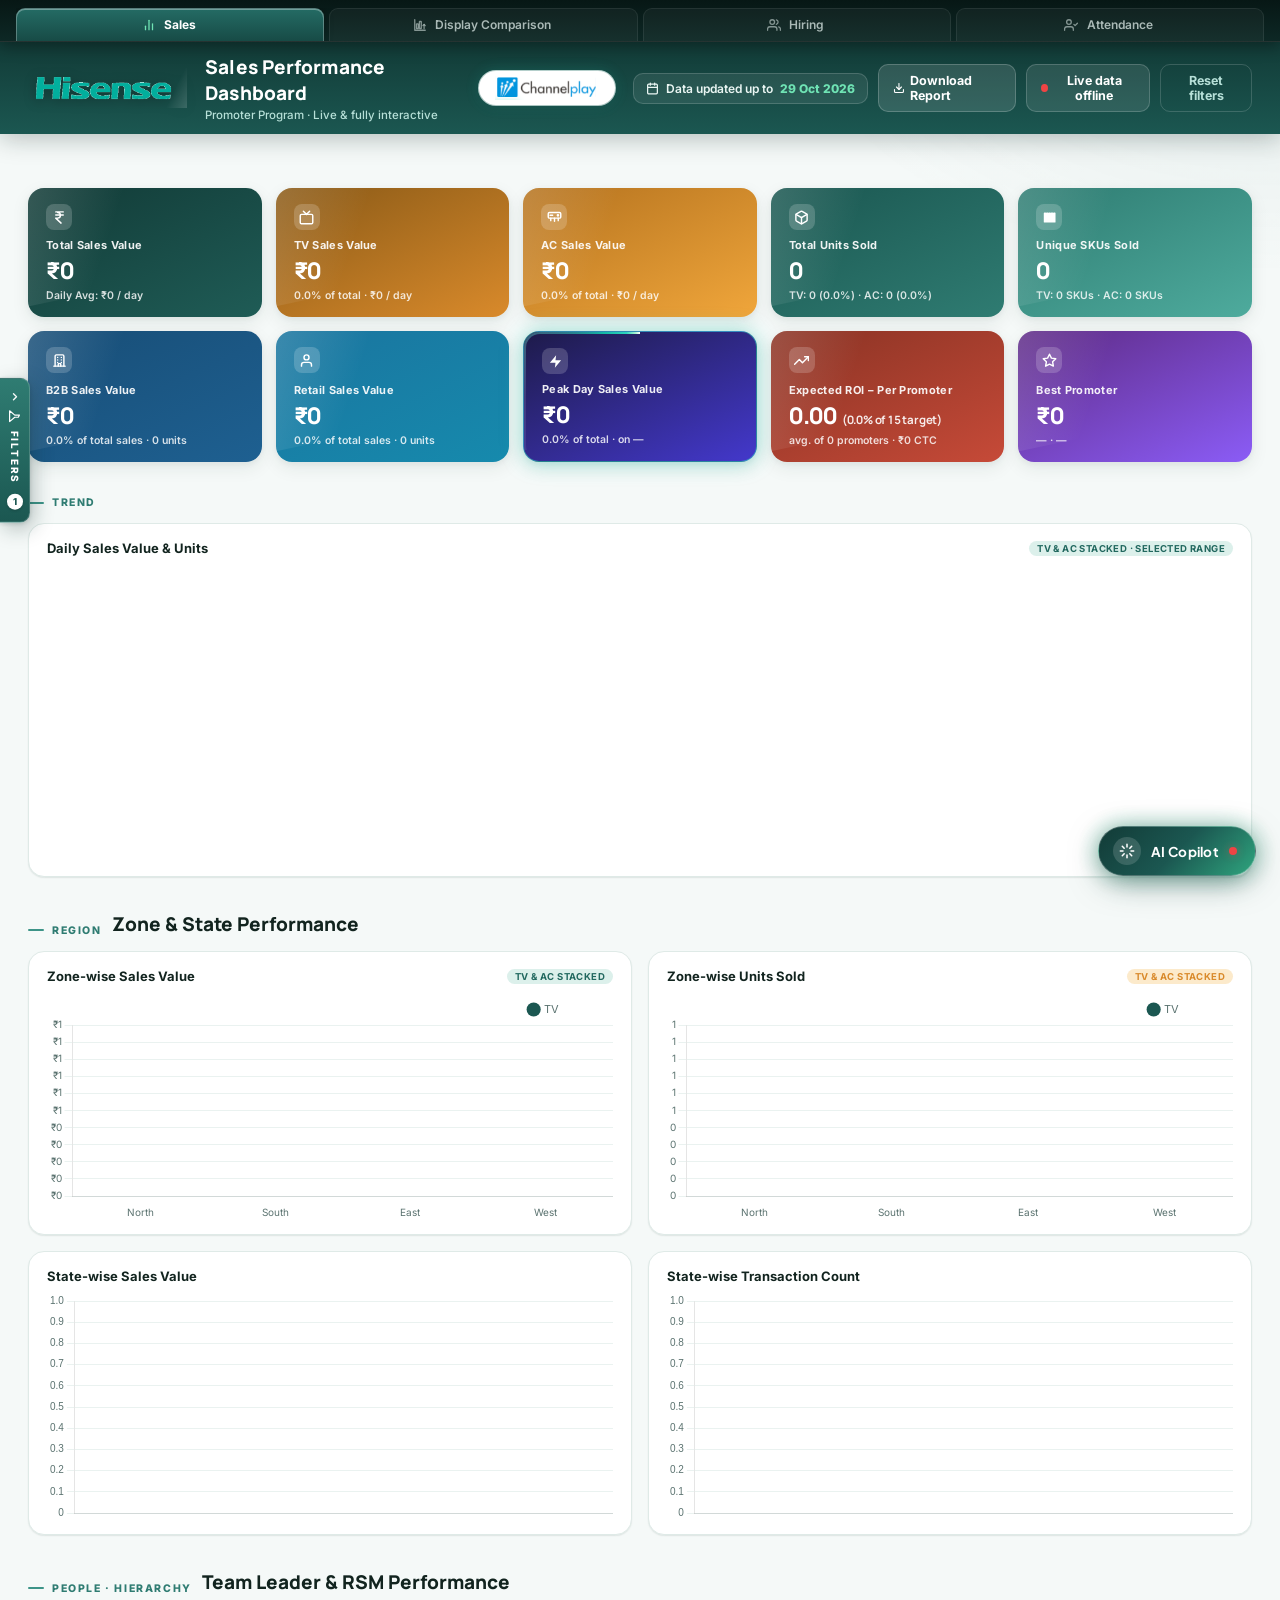
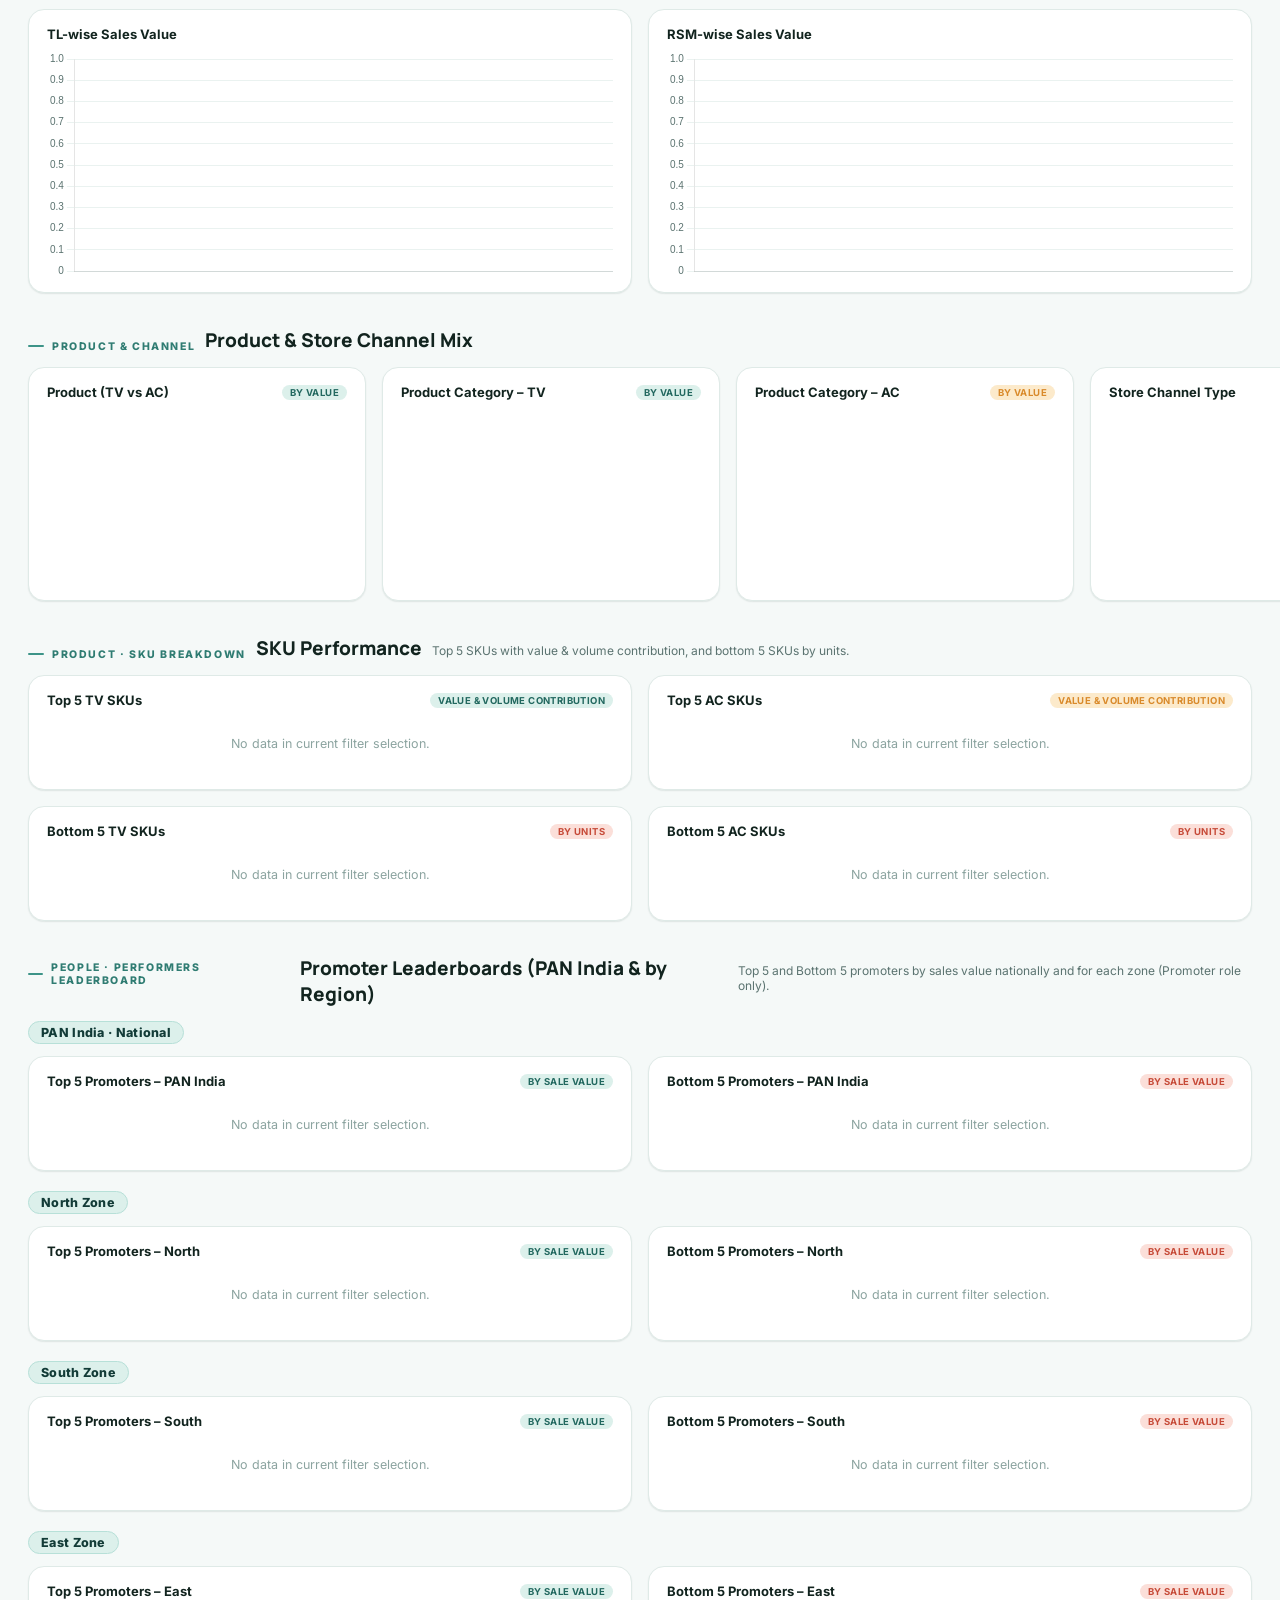
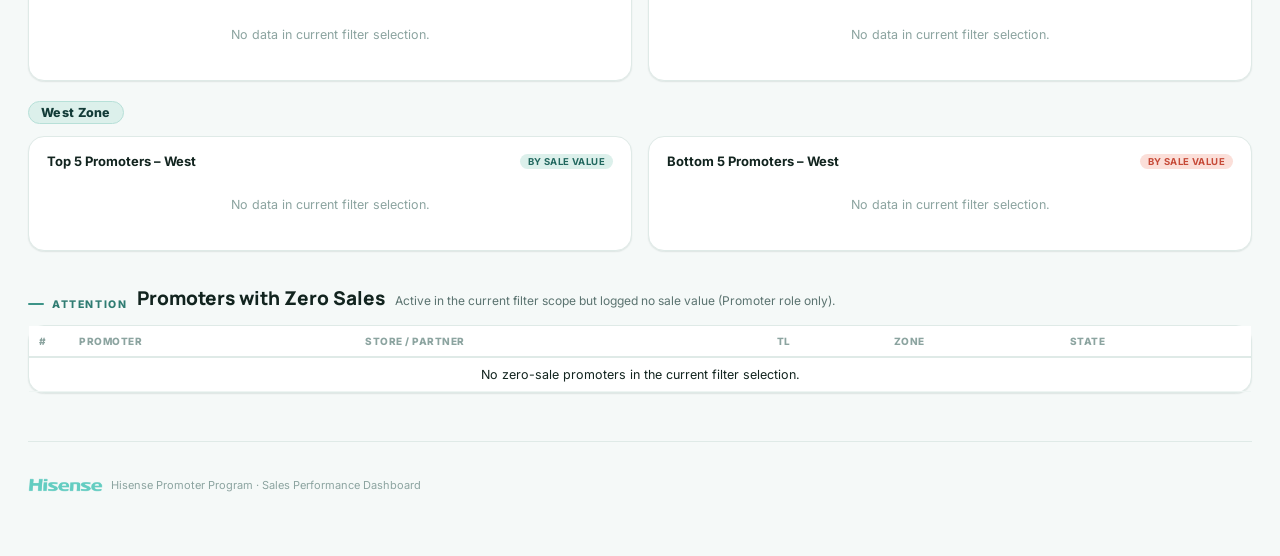
==== index.html @ 5181fd00 "feat(ui): redesign filter tab and floating filter card in Hisense teal theme" ====
<!DOCTYPE html>
<html lang="en">
<head>
<meta charset="UTF-8">
<meta name="viewport" content="width=device-width, initial-scale=1.0">
<title>Hisense &middot; Sales Performance Dashboard</title>
<link rel="preconnect" href="https://fonts.googleapis.com">
<link rel="preconnect" href="https://fonts.gstatic.com" crossorigin>
<link href="https://fonts.googleapis.com/css2?family=Manrope:wght@500;700;800&family=Inter:wght@400;500;600;700&display=swap" rel="stylesheet">
<script>/*!
 * Chart.js v4.4.4
 * https://www.chartjs.org
 * (c) 2024 Chart.js Contributors
 * Released under the MIT License
 */
!function(t,e){"object"==typeof exports&&"undefined"!=typeof module?module.exports=e():"function"==typeof define&&define.amd?define(e):(t="undefined"!=typeof globalThis?globalThis:t||self).Chart=e()}(this,function(){"use strict";var t=Object.freeze({__proto__:null,get Colors(){return Eo},get Decimation(){return zo},get Filler(){return Qo},get Legend(){return sa},get SubTitle(){return ra},get Title(){return oa},get Tooltip(){return Ma}});function e(){}const i=(()=>{let t=0;return()=>t++})();function s(t){return null==t}function n(t){if(Array.isArray&&Array.isArray(t))return!0;const e=Object.prototype.toString.call(t);return"[object"===e.slice(0,7)&&"Array]"===e.slice(-6)}function o(t){return null!==t&&"[object Object]"===Object.prototype.toString.call(t)}function a(t){return("number"==typeof t||t instanceof Number)&&isFinite(+t)}function r(t,e){return a(t)?t:e}function l(t,e){return void 0===t?e:t}const h=(t,e)=>"string"==typeof t&&t.endsWith("%")?parseFloat(t)/100:+t/e,c=(t,e)=>"string"==typeof t&&t.endsWith("%")?parseFloat(t)/100*e:+t;function d(t,e,i){if(t&&"function"==typeof t.call)return t.apply(i,e)}function u(t,e,i,s){let a,r,l;if(n(t))if(r=t.length,s)for(a=r-1;a>=0;a--)e.call(i,t[a],a);else for(a=0;a<r;a++)e.call(i,t[a],a);else if(o(t))for(l=Object.keys(t),r=l.length,a=0;a<r;a++)e.call(i,t[l[a]],l[a])}function f(t,e){let i,s,n,o;if(!t||!e||t.length!==e.length)return!1;for(i=0,s=t.length;i<s;++i)if(n=t[i],o=e[i],n.datasetIndex!==o.datasetIndex||n.index!==o.index)return!1;return!0}function g(t){if(n(t))return t.map(g);if(o(t)){const e=Object.create(null),i=Object.keys(t),s=i.length;let n=0;for(;n<s;++n)e[i[n]]=g(t[i[n]]);return e}return t}function p(t){return-1===["__proto__","prototype","constructor"].indexOf(t)}function m(t,e,i,s){if(!p(t))return;const n=e[t],a=i[t];o(n)&&o(a)?x(n,a,s):e[t]=g(a)}function x(t,e,i){const s=n(e)?e:[e],a=s.length;if(!o(t))return t;const r=(i=i||{}).merger||m;let l;for(let e=0;e<a;++e){if(l=s[e],!o(l))continue;const n=Object.keys(l);for(let e=0,s=n.length;e<s;++e)r(n[e],t,l,i)}return t}function b(t,e){return x(t,e,{merger:_})}function _(t,e,i){if(!p(t))return;const s=e[t],n=i[t];o(s)&&o(n)?b(s,n):Object.prototype.hasOwnProperty.call(e,t)||(e[t]=g(n))}const y={"":t=>t,x:t=>t.x,y:t=>t.y};function v(t){const e=t.split("."),i=[];let s="";for(const t of e)s+=t,s.endsWith("\\")?s=s.slice(0,-1)+".":(i.push(s),s="");return i}function M(t,e){const i=y[e]||(y[e]=function(t){const e=v(t);return t=>{for(const i of e){if(""===i)break;t=t&&t[i]}return t}}(e));return i(t)}function w(t){return t.charAt(0).toUpperCase()+t.slice(1)}const k=t=>void 0!==t,S=t=>"function"==typeof t,P=(t,e)=>{if(t.size!==e.size)return!1;for(const i of t)if(!e.has(i))return!1;return!0};function D(t){return"mouseup"===t.type||"click"===t.type||"contextmenu"===t.type}const C=Math.PI,O=2*C,A=O+C,T=Number.POSITIVE_INFINITY,L=C/180,E=C/2,R=C/4,I=2*C/3,z=Math.log10,F=Math.sign;function V(t,e,i){return Math.abs(t-e)<i}function B(t){const e=Math.round(t);t=V(t,e,t/1e3)?e:t;const i=Math.pow(10,Math.floor(z(t))),s=t/i;return(s<=1?1:s<=2?2:s<=5?5:10)*i}function W(t){const e=[],i=Math.sqrt(t);let s;for(s=1;s<i;s++)t%s==0&&(e.push(s),e.push(t/s));return i===(0|i)&&e.push(i),e.sort((t,e)=>t-e).pop(),e}function N(t){return!isNaN(parseFloat(t))&&isFinite(t)}function H(t,e){const i=Math.round(t);return i-e<=t&&i+e>=t}function j(t,e,i){let s,n,o;for(s=0,n=t.length;s<n;s++)o=t[s][i],isNaN(o)||(e.min=Math.min(e.min,o),e.max=Math.max(e.max,o))}function $(t){return t*(C/180)}function Y(t){return t*(180/C)}function U(t){if(!a(t))return;let e=1,i=0;for(;Math.round(t*e)/e!==t;)e*=10,i++;return i}function X(t,e){const i=e.x-t.x,s=e.y-t.y,n=Math.sqrt(i*i+s*s);let o=Math.atan2(s,i);return o<-.5*C&&(o+=O),{angle:o,distance:n}}function q(t,e){return Math.sqrt(Math.pow(e.x-t.x,2)+Math.pow(e.y-t.y,2))}function K(t,e){return(t-e+A)%O-C}function G(t){return(t%O+O)%O}function Z(t,e,i,s){const n=G(t),o=G(e),a=G(i),r=G(o-n),l=G(a-n),h=G(n-o),c=G(n-a);return n===o||n===a||s&&o===a||r>l&&h<c}function J(t,e,i){return Math.max(e,Math.min(i,t))}function Q(t){return J(t,-32768,32767)}function tt(t,e,i,s=1e-6){return t>=Math.min(e,i)-s&&t<=Math.max(e,i)+s}function et(t,e,i){i=i||(i=>t[i]<e);let s,n=t.length-1,o=0;for(;n-o>1;)s=o+n>>1,i(s)?o=s:n=s;return{lo:o,hi:n}}const it=(t,e,i,s)=>et(t,i,s?s=>{const n=t[s][e];return n<i||n===i&&t[s+1][e]===i}:s=>t[s][e]<i),st=(t,e,i)=>et(t,i,s=>t[s][e]>=i);function nt(t,e,i){let s=0,n=t.length;for(;s<n&&t[s]<e;)s++;for(;n>s&&t[n-1]>i;)n--;return s>0||n<t.length?t.slice(s,n):t}const ot=["push","pop","shift","splice","unshift"];function at(t,e){t._chartjs?t._chartjs.listeners.push(e):(Object.defineProperty(t,"_chartjs",{configurable:!0,enumerable:!1,value:{listeners:[e]}}),ot.forEach(e=>{const i="_onData"+w(e),s=t[e];Object.defineProperty(t,e,{configurable:!0,enumerable:!1,value(...e){const n=s.apply(this,e);return t._chartjs.listeners.forEach(t=>{"function"==typeof t[i]&&t[i](...e)}),n}})}))}function rt(t,e){const i=t._chartjs;if(!i)return;const s=i.listeners,n=s.indexOf(e);-1!==n&&s.splice(n,1),s.length>0||(ot.forEach(e=>{delete t[e]}),delete t._chartjs)}function lt(t){const e=new Set(t);return e.size===t.length?t:Array.from(e)}const ht="undefined"==typeof window?function(t){return t()}:window.requestAnimationFrame;function ct(t,e){let i=[],s=!1;return function(...n){i=n,s||(s=!0,ht.call(window,()=>{s=!1,t.apply(e,i)}))}}function dt(t,e){let i;return function(...s){return e?(clearTimeout(i),i=setTimeout(t,e,s)):t.apply(this,s),e}}const ut=t=>"start"===t?"left":"end"===t?"right":"center",ft=(t,e,i)=>"start"===t?e:"end"===t?i:(e+i)/2,gt=(t,e,i,s)=>t===(s?"left":"right")?i:"center"===t?(e+i)/2:e;function pt(t,e,i){const s=e.length;let n=0,o=s;if(t._sorted){const{iScale:a,_parsed:r}=t,l=a.axis,{min:h,max:c,minDefined:d,maxDefined:u}=a.getUserBounds();d&&(n=J(Math.min(it(r,l,h).lo,i?s:it(e,l,a.getPixelForValue(h)).lo),0,s-1)),o=u?J(Math.max(it(r,a.axis,c,!0).hi+1,i?0:it(e,l,a.getPixelForValue(c),!0).hi+1),n,s)-n:s-n}return{start:n,count:o}}function mt(t){const{xScale:e,yScale:i,_scaleRanges:s}=t,n={xmin:e.min,xmax:e.max,ymin:i.min,ymax:i.max};if(!s)return t._scaleRanges=n,!0;const o=s.xmin!==e.min||s.xmax!==e.max||s.ymin!==i.min||s.ymax!==i.max;return Object.assign(s,n),o}var xt=new class{constructor(){this._request=null,this._charts=new Map,this._running=!1,this._lastDate=void 0}_notify(t,e,i,s){const n=e.listeners[s],o=e.duration;n.forEach(s=>s({chart:t,initial:e.initial,numSteps:o,currentStep:Math.min(i-e.start,o)}))}_refresh(){this._request||(this._running=!0,this._request=ht.call(window,()=>{this._update(),this._request=null,this._running&&this._refresh()}))}_update(t=Date.now()){let e=0;this._charts.forEach((i,s)=>{if(!i.running||!i.items.length)return;const n=i.items;let o,a=n.length-1,r=!1;for(;a>=0;--a)o=n[a],o._active?(o._total>i.duration&&(i.duration=o._total),o.tick(t),r=!0):(n[a]=n[n.length-1],n.pop());r&&(s.draw(),this._notify(s,i,t,"progress")),n.length||(i.running=!1,this._notify(s,i,t,"complete"),i.initial=!1),e+=n.length}),this._lastDate=t,0===e&&(this._running=!1)}_getAnims(t){const e=this._charts;let i=e.get(t);return i||(i={running:!1,initial:!0,items:[],listeners:{complete:[],progress:[]}},e.set(t,i)),i}listen(t,e,i){this._getAnims(t).listeners[e].push(i)}add(t,e){e&&e.length&&this._getAnims(t).items.push(...e)}has(t){return this._getAnims(t).items.length>0}start(t){const e=this._charts.get(t);e&&(e.running=!0,e.start=Date.now(),e.duration=e.items.reduce((t,e)=>Math.max(t,e._duration),0),this._refresh())}running(t){if(!this._running)return!1;const e=this._charts.get(t);return!!(e&&e.running&&e.items.length)}stop(t){const e=this._charts.get(t);if(!e||!e.items.length)return;const i=e.items;let s=i.length-1;for(;s>=0;--s)i[s].cancel();e.items=[],this._notify(t,e,Date.now(),"complete")}remove(t){return this._charts.delete(t)}};
/*!
 * @kurkle/color v0.3.2
 * https://github.com/kurkle/color#readme
 * (c) 2023 Jukka Kurkela
 * Released under the MIT License
 */function bt(t){return t+.5|0}const _t=(t,e,i)=>Math.max(Math.min(t,i),e);function yt(t){return _t(bt(2.55*t),0,255)}function vt(t){return _t(bt(255*t),0,255)}function Mt(t){return _t(bt(t/2.55)/100,0,1)}function wt(t){return _t(bt(100*t),0,100)}const kt={0:0,1:1,2:2,3:3,4:4,5:5,6:6,7:7,8:8,9:9,A:10,B:11,C:12,D:13,E:14,F:15,a:10,b:11,c:12,d:13,e:14,f:15},St=[..."0123456789ABCDEF"],Pt=t=>St[15&t],Dt=t=>St[(240&t)>>4]+St[15&t],Ct=t=>(240&t)>>4==(15&t);const Ot=/^(hsla?|hwb|hsv)\(\s*([-+.e\d]+)(?:deg)?[\s,]+([-+.e\d]+)%[\s,]+([-+.e\d]+)%(?:[\s,]+([-+.e\d]+)(%)?)?\s*\)$/;function At(t,e,i){const s=e*Math.min(i,1-i),n=(e,n=(e+t/30)%12)=>i-s*Math.max(Math.min(n-3,9-n,1),-1);return[n(0),n(8),n(4)]}function Tt(t,e,i){const s=(s,n=(s+t/60)%6)=>i-i*e*Math.max(Math.min(n,4-n,1),0);return[s(5),s(3),s(1)]}function Lt(t,e,i){const s=At(t,1,.5);let n;for(e+i>1&&(n=1/(e+i),e*=n,i*=n),n=0;n<3;n++)s[n]*=1-e-i,s[n]+=e;return s}function Et(t){const e=t.r/255,i=t.g/255,s=t.b/255,n=Math.max(e,i,s),o=Math.min(e,i,s),a=(n+o)/2;let r,l,h;return n!==o&&(h=n-o,l=a>.5?h/(2-n-o):h/(n+o),r=function(t,e,i,s,n){return t===n?(e-i)/s+(e<i?6:0):e===n?(i-t)/s+2:(t-e)/s+4}(e,i,s,h,n),r=60*r+.5),[0|r,l||0,a]}function Rt(t,e,i,s){return(Array.isArray(e)?t(e[0],e[1],e[2]):t(e,i,s)).map(vt)}function It(t,e,i){return Rt(At,t,e,i)}function zt(t){return(t%360+360)%360}const Ft={x:"dark",Z:"light",Y:"re",X:"blu",W:"gr",V:"medium",U:"slate",A:"ee",T:"ol",S:"or",B:"ra",C:"lateg",D:"ights",R:"in",Q:"turquois",E:"hi",P:"ro",O:"al",N:"le",M:"de",L:"yello",F:"en",K:"ch",G:"arks",H:"ea",I:"ightg",J:"wh"},Vt={OiceXe:"f0f8ff",antiquewEte:"faebd7",aqua:"ffff",aquamarRe:"7fffd4",azuY:"f0ffff",beige:"f5f5dc",bisque:"ffe4c4",black:"0",blanKedOmond:"ffebcd",Xe:"ff",XeviTet:"8a2be2",bPwn:"a52a2a",burlywood:"deb887",caMtXe:"5f9ea0",KartYuse:"7fff00",KocTate:"d2691e",cSO:"ff7f50",cSnflowerXe:"6495ed",cSnsilk:"fff8dc",crimson:"dc143c",cyan:"ffff",xXe:"8b",xcyan:"8b8b",xgTMnPd:"b8860b",xWay:"a9a9a9",xgYF:"6400",xgYy:"a9a9a9",xkhaki:"bdb76b",xmagFta:"8b008b",xTivegYF:"556b2f",xSange:"ff8c00",xScEd:"9932cc",xYd:"8b0000",xsOmon:"e9967a",xsHgYF:"8fbc8f",xUXe:"483d8b",xUWay:"2f4f4f",xUgYy:"2f4f4f",xQe:"ced1",xviTet:"9400d3",dAppRk:"ff1493",dApskyXe:"bfff",dimWay:"696969",dimgYy:"696969",dodgerXe:"1e90ff",fiYbrick:"b22222",flSOwEte:"fffaf0",foYstWAn:"228b22",fuKsia:"ff00ff",gaRsbSo:"dcdcdc",ghostwEte:"f8f8ff",gTd:"ffd700",gTMnPd:"daa520",Way:"808080",gYF:"8000",gYFLw:"adff2f",gYy:"808080",honeyMw:"f0fff0",hotpRk:"ff69b4",RdianYd:"cd5c5c",Rdigo:"4b0082",ivSy:"fffff0",khaki:"f0e68c",lavFMr:"e6e6fa",lavFMrXsh:"fff0f5",lawngYF:"7cfc00",NmoncEffon:"fffacd",ZXe:"add8e6",ZcSO:"f08080",Zcyan:"e0ffff",ZgTMnPdLw:"fafad2",ZWay:"d3d3d3",ZgYF:"90ee90",ZgYy:"d3d3d3",ZpRk:"ffb6c1",ZsOmon:"ffa07a",ZsHgYF:"20b2aa",ZskyXe:"87cefa",ZUWay:"778899",ZUgYy:"778899",ZstAlXe:"b0c4de",ZLw:"ffffe0",lime:"ff00",limegYF:"32cd32",lRF:"faf0e6",magFta:"ff00ff",maPon:"800000",VaquamarRe:"66cdaa",VXe:"cd",VScEd:"ba55d3",VpurpN:"9370db",VsHgYF:"3cb371",VUXe:"7b68ee",VsprRggYF:"fa9a",VQe:"48d1cc",VviTetYd:"c71585",midnightXe:"191970",mRtcYam:"f5fffa",mistyPse:"ffe4e1",moccasR:"ffe4b5",navajowEte:"ffdead",navy:"80",Tdlace:"fdf5e6",Tive:"808000",TivedBb:"6b8e23",Sange:"ffa500",SangeYd:"ff4500",ScEd:"da70d6",pOegTMnPd:"eee8aa",pOegYF:"98fb98",pOeQe:"afeeee",pOeviTetYd:"db7093",papayawEp:"ffefd5",pHKpuff:"ffdab9",peru:"cd853f",pRk:"ffc0cb",plum:"dda0dd",powMrXe:"b0e0e6",purpN:"800080",YbeccapurpN:"663399",Yd:"ff0000",Psybrown:"bc8f8f",PyOXe:"4169e1",saddNbPwn:"8b4513",sOmon:"fa8072",sandybPwn:"f4a460",sHgYF:"2e8b57",sHshell:"fff5ee",siFna:"a0522d",silver:"c0c0c0",skyXe:"87ceeb",UXe:"6a5acd",UWay:"708090",UgYy:"708090",snow:"fffafa",sprRggYF:"ff7f",stAlXe:"4682b4",tan:"d2b48c",teO:"8080",tEstN:"d8bfd8",tomato:"ff6347",Qe:"40e0d0",viTet:"ee82ee",JHt:"f5deb3",wEte:"ffffff",wEtesmoke:"f5f5f5",Lw:"ffff00",LwgYF:"9acd32"};let Bt;const Wt=/^rgba?\(\s*([-+.\d]+)(%)?[\s,]+([-+.e\d]+)(%)?[\s,]+([-+.e\d]+)(%)?(?:[\s,/]+([-+.e\d]+)(%)?)?\s*\)$/,Nt=t=>t<=.0031308?12.92*t:1.055*Math.pow(t,1/2.4)-.055,Ht=t=>t<=.04045?t/12.92:Math.pow((t+.055)/1.055,2.4);function jt(t,e,i){if(t){let s=Et(t);s[e]=Math.max(0,Math.min(s[e]+s[e]*i,0===e?360:1)),s=It(s),t.r=s[0],t.g=s[1],t.b=s[2]}}function $t(t,e){return t?Object.assign(e||{},t):t}function Yt(t){var e={r:0,g:0,b:0,a:255};return Array.isArray(t)?t.length>=3&&(e={r:t[0],g:t[1],b:t[2],a:255},t.length>3&&(e.a=vt(t[3]))):(e=$t(t,{r:0,g:0,b:0,a:1})).a=vt(e.a),e}function Ut(t){return"r"===t.charAt(0)?function(t){const e=Wt.exec(t);let i,s,n,o=255;if(e){if(e[7]!==i){const t=+e[7];o=e[8]?yt(t):_t(255*t,0,255)}return i=+e[1],s=+e[3],n=+e[5],i=255&(e[2]?yt(i):_t(i,0,255)),s=255&(e[4]?yt(s):_t(s,0,255)),n=255&(e[6]?yt(n):_t(n,0,255)),{r:i,g:s,b:n,a:o}}}(t):function(t){const e=Ot.exec(t);let i,s=255;if(!e)return;e[5]!==i&&(s=e[6]?yt(+e[5]):vt(+e[5]));const n=zt(+e[2]),o=+e[3]/100,a=+e[4]/100;return i="hwb"===e[1]?function(t,e,i){return Rt(Lt,t,e,i)}(n,o,a):"hsv"===e[1]?function(t,e,i){return Rt(Tt,t,e,i)}(n,o,a):It(n,o,a),{r:i[0],g:i[1],b:i[2],a:s}}(t)}class Xt{constructor(t){if(t instanceof Xt)return t;const e=typeof t;let i;var s,n,o;"object"===e?i=Yt(t):"string"===e&&(o=(s=t).length,"#"===s[0]&&(4===o||5===o?n={r:255&17*kt[s[1]],g:255&17*kt[s[2]],b:255&17*kt[s[3]],a:5===o?17*kt[s[4]]:255}:7!==o&&9!==o||(n={r:kt[s[1]]<<4|kt[s[2]],g:kt[s[3]]<<4|kt[s[4]],b:kt[s[5]]<<4|kt[s[6]],a:9===o?kt[s[7]]<<4|kt[s[8]]:255})),i=n||function(t){Bt||(Bt=function(){const t={},e=Object.keys(Vt),i=Object.keys(Ft);let s,n,o,a,r;for(s=0;s<e.length;s++){for(a=r=e[s],n=0;n<i.length;n++)o=i[n],r=r.replace(o,Ft[o]);o=parseInt(Vt[a],16),t[r]=[o>>16&255,o>>8&255,255&o]}return t}(),Bt.transparent=[0,0,0,0]);const e=Bt[t.toLowerCase()];return e&&{r:e[0],g:e[1],b:e[2],a:4===e.length?e[3]:255}}(t)||Ut(t)),this._rgb=i,this._valid=!!i}get valid(){return this._valid}get rgb(){var t=$t(this._rgb);return t&&(t.a=Mt(t.a)),t}set rgb(t){this._rgb=Yt(t)}rgbString(){return this._valid?(t=this._rgb)&&(t.a<255?`rgba(${t.r}, ${t.g}, ${t.b}, ${Mt(t.a)})`:`rgb(${t.r}, ${t.g}, ${t.b})`):void 0;var t}hexString(){return this._valid?function(t){var e=(t=>Ct(t.r)&&Ct(t.g)&&Ct(t.b)&&Ct(t.a))(t)?Pt:Dt;return t?"#"+e(t.r)+e(t.g)+e(t.b)+((t,e)=>t<255?e(t):"")(t.a,e):void 0}(this._rgb):void 0}hslString(){return this._valid?function(t){if(!t)return;const e=Et(t),i=e[0],s=wt(e[1]),n=wt(e[2]);return t.a<255?`hsla(${i}, ${s}%, ${n}%, ${Mt(t.a)})`:`hsl(${i}, ${s}%, ${n}%)`}(this._rgb):void 0}mix(t,e){if(t){const i=this.rgb,s=t.rgb;let n;const o=e===n?.5:e,a=2*o-1,r=i.a-s.a,l=((a*r==-1?a:(a+r)/(1+a*r))+1)/2;n=1-l,i.r=255&l*i.r+n*s.r+.5,i.g=255&l*i.g+n*s.g+.5,i.b=255&l*i.b+n*s.b+.5,i.a=o*i.a+(1-o)*s.a,this.rgb=i}return this}interpolate(t,e){return t&&(this._rgb=function(t,e,i){const s=Ht(Mt(t.r)),n=Ht(Mt(t.g)),o=Ht(Mt(t.b));return{r:vt(Nt(s+i*(Ht(Mt(e.r))-s))),g:vt(Nt(n+i*(Ht(Mt(e.g))-n))),b:vt(Nt(o+i*(Ht(Mt(e.b))-o))),a:t.a+i*(e.a-t.a)}}(this._rgb,t._rgb,e)),this}clone(){return new Xt(this.rgb)}alpha(t){return this._rgb.a=vt(t),this}clearer(t){return this._rgb.a*=1-t,this}greyscale(){const t=this._rgb,e=bt(.3*t.r+.59*t.g+.11*t.b);return t.r=t.g=t.b=e,this}opaquer(t){return this._rgb.a*=1+t,this}negate(){const t=this._rgb;return t.r=255-t.r,t.g=255-t.g,t.b=255-t.b,this}lighten(t){return jt(this._rgb,2,t),this}darken(t){return jt(this._rgb,2,-t),this}saturate(t){return jt(this._rgb,1,t),this}desaturate(t){return jt(this._rgb,1,-t),this}rotate(t){return function(t,e){var i=Et(t);i[0]=zt(i[0]+e),i=It(i),t.r=i[0],t.g=i[1],t.b=i[2]}(this._rgb,t),this}}function qt(t){if(t&&"object"==typeof t){const e=t.toString();return"[object CanvasPattern]"===e||"[object CanvasGradient]"===e}return!1}function Kt(t){return qt(t)?t:new Xt(t)}function Gt(t){return qt(t)?t:new Xt(t).saturate(.5).darken(.1).hexString()}const Zt=["x","y","borderWidth","radius","tension"],Jt=["color","borderColor","backgroundColor"],Qt=new Map;function te(t,e,i){return function(t,e){e=e||{};const i=t+JSON.stringify(e);let s=Qt.get(i);return s||(s=new Intl.NumberFormat(t,e),Qt.set(i,s)),s}(e,i).format(t)}const ee={values:t=>n(t)?t:""+t,numeric(t,e,i){if(0===t)return"0";const s=this.chart.options.locale;let n,o=t;if(i.length>1){const e=Math.max(Math.abs(i[0].value),Math.abs(i[i.length-1].value));(e<1e-4||e>1e15)&&(n="scientific"),o=function(t,e){let i=e.length>3?e[2].value-e[1].value:e[1].value-e[0].value;return Math.abs(i)>=1&&t!==Math.floor(t)&&(i=t-Math.floor(t)),i}(t,i)}const a=z(Math.abs(o)),r=isNaN(a)?1:Math.max(Math.min(-1*Math.floor(a),20),0),l={notation:n,minimumFractionDigits:r,maximumFractionDigits:r};return Object.assign(l,this.options.ticks.format),te(t,s,l)},logarithmic(t,e,i){if(0===t)return"0";const s=i[e].significand||t/Math.pow(10,Math.floor(z(t)));return[1,2,3,5,10,15].includes(s)||e>.8*i.length?ee.numeric.call(this,t,e,i):""}};var ie={formatters:ee};const se=Object.create(null),ne=Object.create(null);function oe(t,e){if(!e)return t;const i=e.split(".");for(let e=0,s=i.length;e<s;++e){const s=i[e];t=t[s]||(t[s]=Object.create(null))}return t}function ae(t,e,i){return"string"==typeof e?x(oe(t,e),i):x(oe(t,""),e)}var re=new class{constructor(t,e){this.animation=void 0,this.backgroundColor="rgba(0,0,0,0.1)",this.borderColor="rgba(0,0,0,0.1)",this.color="#666",this.datasets={},this.devicePixelRatio=t=>t.chart.platform.getDevicePixelRatio(),this.elements={},this.events=["mousemove","mouseout","click","touchstart","touchmove"],this.font={family:"'Helvetica Neue', 'Helvetica', 'Arial', sans-serif",size:12,style:"normal",lineHeight:1.2,weight:null},this.hover={},this.hoverBackgroundColor=(t,e)=>Gt(e.backgroundColor),this.hoverBorderColor=(t,e)=>Gt(e.borderColor),this.hoverColor=(t,e)=>Gt(e.color),this.indexAxis="x",this.interaction={mode:"nearest",intersect:!0,includeInvisible:!1},this.maintainAspectRatio=!0,this.onHover=null,this.onClick=null,this.parsing=!0,this.plugins={},this.responsive=!0,this.scale=void 0,this.scales={},this.showLine=!0,this.drawActiveElementsOnTop=!0,this.describe(t),this.apply(e)}set(t,e){return ae(this,t,e)}get(t){return oe(this,t)}describe(t,e){return ae(ne,t,e)}override(t,e){return ae(se,t,e)}route(t,e,i,s){const n=oe(this,t),a=oe(this,i),r="_"+e;Object.defineProperties(n,{[r]:{value:n[e],writable:!0},[e]:{enumerable:!0,get(){const t=this[r],e=a[s];return o(t)?Object.assign({},e,t):l(t,e)},set(t){this[r]=t}}})}apply(t){t.forEach(t=>t(this))}}({_scriptable:t=>!t.startsWith("on"),_indexable:t=>"events"!==t,hover:{_fallback:"interaction"},interaction:{_scriptable:!1,_indexable:!1}},[function(t){t.set("animation",{delay:void 0,duration:1e3,easing:"easeOutQuart",fn:void 0,from:void 0,loop:void 0,to:void 0,type:void 0}),t.describe("animation",{_fallback:!1,_indexable:!1,_scriptable:t=>"onProgress"!==t&&"onComplete"!==t&&"fn"!==t}),t.set("animations",{colors:{type:"color",properties:Jt},numbers:{type:"number",properties:Zt}}),t.describe("animations",{_fallback:"animation"}),t.set("transitions",{active:{animation:{duration:400}},resize:{animation:{duration:0}},show:{animations:{colors:{from:"transparent"},visible:{type:"boolean",duration:0}}},hide:{animations:{colors:{to:"transparent"},visible:{type:"boolean",easing:"linear",fn:t=>0|t}}}})},function(t){t.set("layout",{autoPadding:!0,padding:{top:0,right:0,bottom:0,left:0}})},function(t){t.set("scale",{display:!0,offset:!1,reverse:!1,beginAtZero:!1,bounds:"ticks",clip:!0,grace:0,grid:{display:!0,lineWidth:1,drawOnChartArea:!0,drawTicks:!0,tickLength:8,tickWidth:(t,e)=>e.lineWidth,tickColor:(t,e)=>e.color,offset:!1},border:{display:!0,dash:[],dashOffset:0,width:1},title:{display:!1,text:"",padding:{top:4,bottom:4}},ticks:{minRotation:0,maxRotation:50,mirror:!1,textStrokeWidth:0,textStrokeColor:"",padding:3,display:!0,autoSkip:!0,autoSkipPadding:3,labelOffset:0,callback:ie.formatters.values,minor:{},major:{},align:"center",crossAlign:"near",showLabelBackdrop:!1,backdropColor:"rgba(255, 255, 255, 0.75)",backdropPadding:2}}),t.route("scale.ticks","color","","color"),t.route("scale.grid","color","","borderColor"),t.route("scale.border","color","","borderColor"),t.route("scale.title","color","","color"),t.describe("scale",{_fallback:!1,_scriptable:t=>!t.startsWith("before")&&!t.startsWith("after")&&"callback"!==t&&"parser"!==t,_indexable:t=>"borderDash"!==t&&"tickBorderDash"!==t&&"dash"!==t}),t.describe("scales",{_fallback:"scale"}),t.describe("scale.ticks",{_scriptable:t=>"backdropPadding"!==t&&"callback"!==t,_indexable:t=>"backdropPadding"!==t})}]);function le(){return"undefined"!=typeof window&&"undefined"!=typeof document}function he(t){let e=t.parentNode;return e&&"[object ShadowRoot]"===e.toString()&&(e=e.host),e}function ce(t,e,i){let s;return"string"==typeof t?(s=parseInt(t,10),-1!==t.indexOf("%")&&(s=s/100*e.parentNode[i])):s=t,s}const de=t=>t.ownerDocument.defaultView.getComputedStyle(t,null);function ue(t,e){return de(t).getPropertyValue(e)}const fe=["top","right","bottom","left"];function ge(t,e,i){const s={};i=i?"-"+i:"";for(let n=0;n<4;n++){const o=fe[n];s[o]=parseFloat(t[e+"-"+o+i])||0}return s.width=s.left+s.right,s.height=s.top+s.bottom,s}function pe(t,e){if("native"in t)return t;const{canvas:i,currentDevicePixelRatio:s}=e,n=de(i),o="border-box"===n.boxSizing,a=ge(n,"padding"),r=ge(n,"border","width"),{x:l,y:h,box:c}=function(t,e){const i=t.touches,s=i&&i.length?i[0]:t,{offsetX:n,offsetY:o}=s;let a,r,l=!1;if(((t,e,i)=>(t>0||e>0)&&(!i||!i.shadowRoot))(n,o,t.target))a=n,r=o;else{const t=e.getBoundingClientRect();a=s.clientX-t.left,r=s.clientY-t.top,l=!0}return{x:a,y:r,box:l}}(t,i),d=a.left+(c&&r.left),u=a.top+(c&&r.top);let{width:f,height:g}=e;return o&&(f-=a.width+r.width,g-=a.height+r.height),{x:Math.round((l-d)/f*i.width/s),y:Math.round((h-u)/g*i.height/s)}}const me=t=>Math.round(10*t)/10;function xe(t,e,i,s){const n=de(t),o=ge(n,"margin"),a=ce(n.maxWidth,t,"clientWidth")||T,r=ce(n.maxHeight,t,"clientHeight")||T,l=function(t,e,i){let s,n;if(void 0===e||void 0===i){const o=t&&he(t);if(o){const t=o.getBoundingClientRect(),a=de(o),r=ge(a,"border","width"),l=ge(a,"padding");e=t.width-l.width-r.width,i=t.height-l.height-r.height,s=ce(a.maxWidth,o,"clientWidth"),n=ce(a.maxHeight,o,"clientHeight")}else e=t.clientWidth,i=t.clientHeight}return{width:e,height:i,maxWidth:s||T,maxHeight:n||T}}(t,e,i);let{width:h,height:c}=l;if("content-box"===n.boxSizing){const t=ge(n,"border","width"),e=ge(n,"padding");h-=e.width+t.width,c-=e.height+t.height}return h=Math.max(0,h-o.width),c=Math.max(0,s?h/s:c-o.height),h=me(Math.min(h,a,l.maxWidth)),c=me(Math.min(c,r,l.maxHeight)),h&&!c&&(c=me(h/2)),(void 0!==e||void 0!==i)&&s&&l.height&&c>l.height&&(c=l.height,h=me(Math.floor(c*s))),{width:h,height:c}}function be(t,e,i){const s=e||1,n=Math.floor(t.height*s),o=Math.floor(t.width*s);t.height=Math.floor(t.height),t.width=Math.floor(t.width);const a=t.canvas;return a.style&&(i||!a.style.height&&!a.style.width)&&(a.style.height=`${t.height}px`,a.style.width=`${t.width}px`),(t.currentDevicePixelRatio!==s||a.height!==n||a.width!==o)&&(t.currentDevicePixelRatio=s,a.height=n,a.width=o,t.ctx.setTransform(s,0,0,s,0,0),!0)}const _e=function(){let t=!1;try{const e={get passive(){return t=!0,!1}};le()&&(window.addEventListener("test",null,e),window.removeEventListener("test",null,e))}catch(t){}return t}();function ye(t,e){const i=ue(t,e),s=i&&i.match(/^(\d+)(\.\d+)?px$/);return s?+s[1]:void 0}function ve(t){return!t||s(t.size)||s(t.family)?null:(t.style?t.style+" ":"")+(t.weight?t.weight+" ":"")+t.size+"px "+t.family}function Me(t,e,i,s,n){let o=e[n];return o||(o=e[n]=t.measureText(n).width,i.push(n)),o>s&&(s=o),s}function we(t,e,i,s){let o=(s=s||{}).data=s.data||{},a=s.garbageCollect=s.garbageCollect||[];s.font!==e&&(o=s.data={},a=s.garbageCollect=[],s.font=e),t.save(),t.font=e;let r=0;const l=i.length;let h,c,d,u,f;for(h=0;h<l;h++)if(u=i[h],null==u||n(u)){if(n(u))for(c=0,d=u.length;c<d;c++)f=u[c],null==f||n(f)||(r=Me(t,o,a,r,f))}else r=Me(t,o,a,r,u);t.restore();const g=a.length/2;if(g>i.length){for(h=0;h<g;h++)delete o[a[h]];a.splice(0,g)}return r}function ke(t,e,i){const s=t.currentDevicePixelRatio,n=0!==i?Math.max(i/2,.5):0;return Math.round((e-n)*s)/s+n}function Se(t,e){(e||t)&&((e=e||t.getContext("2d")).save(),e.resetTransform(),e.clearRect(0,0,t.width,t.height),e.restore())}function Pe(t,e,i,s){De(t,e,i,s,null)}function De(t,e,i,s,n){let o,a,r,l,h,c,d,u;const f=e.pointStyle,g=e.rotation,p=e.radius;let m=(g||0)*L;if(f&&"object"==typeof f&&(o=f.toString(),"[object HTMLImageElement]"===o||"[object HTMLCanvasElement]"===o))return t.save(),t.translate(i,s),t.rotate(m),t.drawImage(f,-f.width/2,-f.height/2,f.width,f.height),void t.restore();if(!(isNaN(p)||p<=0)){switch(t.beginPath(),f){default:n?t.ellipse(i,s,n/2,p,0,0,O):t.arc(i,s,p,0,O),t.closePath();break;case"triangle":c=n?n/2:p,t.moveTo(i+Math.sin(m)*c,s-Math.cos(m)*p),m+=I,t.lineTo(i+Math.sin(m)*c,s-Math.cos(m)*p),m+=I,t.lineTo(i+Math.sin(m)*c,s-Math.cos(m)*p),t.closePath();break;case"rectRounded":h=.516*p,l=p-h,a=Math.cos(m+R)*l,d=Math.cos(m+R)*(n?n/2-h:l),r=Math.sin(m+R)*l,u=Math.sin(m+R)*(n?n/2-h:l),t.arc(i-d,s-r,h,m-C,m-E),t.arc(i+u,s-a,h,m-E,m),t.arc(i+d,s+r,h,m,m+E),t.arc(i-u,s+a,h,m+E,m+C),t.closePath();break;case"rect":if(!g){l=Math.SQRT1_2*p,c=n?n/2:l,t.rect(i-c,s-l,2*c,2*l);break}m+=R;case"rectRot":d=Math.cos(m)*(n?n/2:p),a=Math.cos(m)*p,r=Math.sin(m)*p,u=Math.sin(m)*(n?n/2:p),t.moveTo(i-d,s-r),t.lineTo(i+u,s-a),t.lineTo(i+d,s+r),t.lineTo(i-u,s+a),t.closePath();break;case"crossRot":m+=R;case"cross":d=Math.cos(m)*(n?n/2:p),a=Math.cos(m)*p,r=Math.sin(m)*p,u=Math.sin(m)*(n?n/2:p),t.moveTo(i-d,s-r),t.lineTo(i+d,s+r),t.moveTo(i+u,s-a),t.lineTo(i-u,s+a);break;case"star":d=Math.cos(m)*(n?n/2:p),a=Math.cos(m)*p,r=Math.sin(m)*p,u=Math.sin(m)*(n?n/2:p),t.moveTo(i-d,s-r),t.lineTo(i+d,s+r),t.moveTo(i+u,s-a),t.lineTo(i-u,s+a),m+=R,d=Math.cos(m)*(n?n/2:p),a=Math.cos(m)*p,r=Math.sin(m)*p,u=Math.sin(m)*(n?n/2:p),t.moveTo(i-d,s-r),t.lineTo(i+d,s+r),t.moveTo(i+u,s-a),t.lineTo(i-u,s+a);break;case"line":a=n?n/2:Math.cos(m)*p,r=Math.sin(m)*p,t.moveTo(i-a,s-r),t.lineTo(i+a,s+r);break;case"dash":t.moveTo(i,s),t.lineTo(i+Math.cos(m)*(n?n/2:p),s+Math.sin(m)*p);break;case!1:t.closePath()}t.fill(),e.borderWidth>0&&t.stroke()}}function Ce(t,e,i){return i=i||.5,!e||t&&t.x>e.left-i&&t.x<e.right+i&&t.y>e.top-i&&t.y<e.bottom+i}function Oe(t,e){t.save(),t.beginPath(),t.rect(e.left,e.top,e.right-e.left,e.bottom-e.top),t.clip()}function Ae(t){t.restore()}function Te(t,e,i,s,n){if(!e)return t.lineTo(i.x,i.y);if("middle"===n){const s=(e.x+i.x)/2;t.lineTo(s,e.y),t.lineTo(s,i.y)}else"after"===n!=!!s?t.lineTo(e.x,i.y):t.lineTo(i.x,e.y);t.lineTo(i.x,i.y)}function Le(t,e,i,s){if(!e)return t.lineTo(i.x,i.y);t.bezierCurveTo(s?e.cp1x:e.cp2x,s?e.cp1y:e.cp2y,s?i.cp2x:i.cp1x,s?i.cp2y:i.cp1y,i.x,i.y)}function Ee(t,e,i,s,n){if(n.strikethrough||n.underline){const o=t.measureText(s),a=e-o.actualBoundingBoxLeft,r=e+o.actualBoundingBoxRight,l=i-o.actualBoundingBoxAscent,h=i+o.actualBoundingBoxDescent,c=n.strikethrough?(l+h)/2:h;t.strokeStyle=t.fillStyle,t.beginPath(),t.lineWidth=n.decorationWidth||2,t.moveTo(a,c),t.lineTo(r,c),t.stroke()}}function Re(t,e){const i=t.fillStyle;t.fillStyle=e.color,t.fillRect(e.left,e.top,e.width,e.height),t.fillStyle=i}function Ie(t,e,i,o,a,r={}){const l=n(e)?e:[e],h=r.strokeWidth>0&&""!==r.strokeColor;let c,d;for(t.save(),t.font=a.string,function(t,e){e.translation&&t.translate(e.translation[0],e.translation[1]),s(e.rotation)||t.rotate(e.rotation),e.color&&(t.fillStyle=e.color),e.textAlign&&(t.textAlign=e.textAlign),e.textBaseline&&(t.textBaseline=e.textBaseline)}(t,r),c=0;c<l.length;++c)d=l[c],r.backdrop&&Re(t,r.backdrop),h&&(r.strokeColor&&(t.strokeStyle=r.strokeColor),s(r.strokeWidth)||(t.lineWidth=r.strokeWidth),t.strokeText(d,i,o,r.maxWidth)),t.fillText(d,i,o,r.maxWidth),Ee(t,i,o,d,r),o+=Number(a.lineHeight);t.restore()}function ze(t,e){const{x:i,y:s,w:n,h:o,radius:a}=e;t.arc(i+a.topLeft,s+a.topLeft,a.topLeft,1.5*C,C,!0),t.lineTo(i,s+o-a.bottomLeft),t.arc(i+a.bottomLeft,s+o-a.bottomLeft,a.bottomLeft,C,E,!0),t.lineTo(i+n-a.bottomRight,s+o),t.arc(i+n-a.bottomRight,s+o-a.bottomRight,a.bottomRight,E,0,!0),t.lineTo(i+n,s+a.topRight),t.arc(i+n-a.topRight,s+a.topRight,a.topRight,0,-E,!0),t.lineTo(i+a.topLeft,s)}function Fe(t,e=[""],i,s,n=()=>t[0]){const o=i||t;void 0===s&&(s=qe("_fallback",t));const a={[Symbol.toStringTag]:"Object",_cacheable:!0,_scopes:t,_rootScopes:o,_fallback:s,_getTarget:n,override:i=>Fe([i,...t],e,o,s)};return new Proxy(a,{deleteProperty:(e,i)=>(delete e[i],delete e._keys,delete t[0][i],!0),get:(i,s)=>He(i,s,()=>function(t,e,i,s){let n;for(const o of e)if(n=qe(We(o,t),i),void 0!==n)return Ne(t,n)?Ue(i,s,t,n):n}(s,e,t,i)),getOwnPropertyDescriptor:(t,e)=>Reflect.getOwnPropertyDescriptor(t._scopes[0],e),getPrototypeOf:()=>Reflect.getPrototypeOf(t[0]),has:(t,e)=>Ke(t).includes(e),ownKeys:t=>Ke(t),set(t,e,i){const s=t._storage||(t._storage=n());return t[e]=s[e]=i,delete t._keys,!0}})}function Ve(t,e,i,s){const a={_cacheable:!1,_proxy:t,_context:e,_subProxy:i,_stack:new Set,_descriptors:Be(t,s),setContext:e=>Ve(t,e,i,s),override:n=>Ve(t.override(n),e,i,s)};return new Proxy(a,{deleteProperty:(e,i)=>(delete e[i],delete t[i],!0),get:(t,e,i)=>He(t,e,()=>function(t,e,i){const{_proxy:s,_context:a,_subProxy:r,_descriptors:l}=t;let h=s[e];return S(h)&&l.isScriptable(e)&&(h=function(t,e,i,s){const{_proxy:n,_context:o,_subProxy:a,_stack:r}=i;if(r.has(t))throw new Error("Recursion detected: "+Array.from(r).join("->")+"->"+t);r.add(t);let l=e(o,a||s);return r.delete(t),Ne(t,l)&&(l=Ue(n._scopes,n,t,l)),l}(e,h,t,i)),n(h)&&h.length&&(h=function(t,e,i,s){const{_proxy:n,_context:a,_subProxy:r,_descriptors:l}=i;if(void 0!==a.index&&s(t))return e[a.index%e.length];if(o(e[0])){const i=e,s=n._scopes.filter(t=>t!==i);e=[];for(const o of i){const i=Ue(s,n,t,o);e.push(Ve(i,a,r&&r[t],l))}}return e}(e,h,t,l.isIndexable)),Ne(e,h)&&(h=Ve(h,a,r&&r[e],l)),h}(t,e,i)),getOwnPropertyDescriptor:(e,i)=>e._descriptors.allKeys?Reflect.has(t,i)?{enumerable:!0,configurable:!0}:void 0:Reflect.getOwnPropertyDescriptor(t,i),getPrototypeOf:()=>Reflect.getPrototypeOf(t),has:(e,i)=>Reflect.has(t,i),ownKeys:()=>Reflect.ownKeys(t),set:(e,i,s)=>(t[i]=s,delete e[i],!0)})}function Be(t,e={scriptable:!0,indexable:!0}){const{_scriptable:i=e.scriptable,_indexable:s=e.indexable,_allKeys:n=e.allKeys}=t;return{allKeys:n,scriptable:i,indexable:s,isScriptable:S(i)?i:()=>i,isIndexable:S(s)?s:()=>s}}const We=(t,e)=>t?t+w(e):e,Ne=(t,e)=>o(e)&&"adapters"!==t&&(null===Object.getPrototypeOf(e)||e.constructor===Object);function He(t,e,i){if(Object.prototype.hasOwnProperty.call(t,e)||"constructor"===e)return t[e];const s=i();return t[e]=s,s}function je(t,e,i){return S(t)?t(e,i):t}const $e=(t,e)=>!0===t?e:"string"==typeof t?M(e,t):void 0;function Ye(t,e,i,s,n){for(const o of e){const e=$e(i,o);if(e){t.add(e);const o=je(e._fallback,i,n);if(void 0!==o&&o!==i&&o!==s)return o}else if(!1===e&&void 0!==s&&i!==s)return null}return!1}function Ue(t,e,i,s){const a=e._rootScopes,r=je(e._fallback,i,s),l=[...t,...a],h=new Set;h.add(s);let c=Xe(h,l,i,r||i,s);return null!==c&&(void 0===r||r===i||(c=Xe(h,l,r,c,s),null!==c))&&Fe(Array.from(h),[""],a,r,()=>function(t,e,i){const s=t._getTarget();e in s||(s[e]={});const a=s[e];return n(a)&&o(i)?i:a||{}}(e,i,s))}function Xe(t,e,i,s,n){for(;i;)i=Ye(t,e,i,s,n);return i}function qe(t,e){for(const i of e){if(!i)continue;const e=i[t];if(void 0!==e)return e}}function Ke(t){let e=t._keys;return e||(e=t._keys=function(t){const e=new Set;for(const i of t)for(const t of Object.keys(i).filter(t=>!t.startsWith("_")))e.add(t);return Array.from(e)}(t._scopes)),e}function Ge(t,e,i,s){const{iScale:n}=t,{key:o="r"}=this._parsing,a=new Array(s);let r,l,h,c;for(r=0,l=s;r<l;++r)h=r+i,c=e[h],a[r]={r:n.parse(M(c,o),h)};return a}const Ze=Number.EPSILON||1e-14,Je=(t,e)=>e<t.length&&!t[e].skip&&t[e],Qe=t=>"x"===t?"y":"x";function ti(t,e,i,s){const n=t.skip?e:t,o=e,a=i.skip?e:i,r=q(o,n),l=q(a,o);let h=r/(r+l),c=l/(r+l);h=isNaN(h)?0:h,c=isNaN(c)?0:c;const d=s*h,u=s*c;return{previous:{x:o.x-d*(a.x-n.x),y:o.y-d*(a.y-n.y)},next:{x:o.x+u*(a.x-n.x),y:o.y+u*(a.y-n.y)}}}function ei(t,e="x"){const i=Qe(e),s=t.length,n=Array(s).fill(0),o=Array(s);let a,r,l,h=Je(t,0);for(a=0;a<s;++a)if(r=l,l=h,h=Je(t,a+1),l){if(h){const t=h[e]-l[e];n[a]=0!==t?(h[i]-l[i])/t:0}o[a]=r?h?F(n[a-1])!==F(n[a])?0:(n[a-1]+n[a])/2:n[a-1]:n[a]}!function(t,e,i){const s=t.length;let n,o,a,r,l,h=Je(t,0);for(let c=0;c<s-1;++c)l=h,h=Je(t,c+1),l&&h&&(V(e[c],0,Ze)?i[c]=i[c+1]=0:(n=i[c]/e[c],o=i[c+1]/e[c],r=Math.pow(n,2)+Math.pow(o,2),r<=9||(a=3/Math.sqrt(r),i[c]=n*a*e[c],i[c+1]=o*a*e[c])))}(t,n,o),function(t,e,i="x"){const s=Qe(i),n=t.length;let o,a,r,l=Je(t,0);for(let h=0;h<n;++h){if(a=r,r=l,l=Je(t,h+1),!r)continue;const n=r[i],c=r[s];a&&(o=(n-a[i])/3,r[`cp1${i}`]=n-o,r[`cp1${s}`]=c-o*e[h]),l&&(o=(l[i]-n)/3,r[`cp2${i}`]=n+o,r[`cp2${s}`]=c+o*e[h])}}(t,o,e)}function ii(t,e,i){return Math.max(Math.min(t,i),e)}function si(t,e,i,s,n){let o,a,r,l;if(e.spanGaps&&(t=t.filter(t=>!t.skip)),"monotone"===e.cubicInterpolationMode)ei(t,n);else{let i=s?t[t.length-1]:t[0];for(o=0,a=t.length;o<a;++o)r=t[o],l=ti(i,r,t[Math.min(o+1,a-(s?0:1))%a],e.tension),r.cp1x=l.previous.x,r.cp1y=l.previous.y,r.cp2x=l.next.x,r.cp2y=l.next.y,i=r}e.capBezierPoints&&function(t,e){let i,s,n,o,a,r=Ce(t[0],e);for(i=0,s=t.length;i<s;++i)a=o,o=r,r=i<s-1&&Ce(t[i+1],e),o&&(n=t[i],a&&(n.cp1x=ii(n.cp1x,e.left,e.right),n.cp1y=ii(n.cp1y,e.top,e.bottom)),r&&(n.cp2x=ii(n.cp2x,e.left,e.right),n.cp2y=ii(n.cp2y,e.top,e.bottom)))}(t,i)}const ni=t=>0===t||1===t,oi=(t,e,i)=>-Math.pow(2,10*(t-=1))*Math.sin((t-e)*O/i),ai=(t,e,i)=>Math.pow(2,-10*t)*Math.sin((t-e)*O/i)+1,ri={linear:t=>t,easeInQuad:t=>t*t,easeOutQuad:t=>-t*(t-2),easeInOutQuad:t=>(t/=.5)<1?.5*t*t:-.5*(--t*(t-2)-1),easeInCubic:t=>t*t*t,easeOutCubic:t=>(t-=1)*t*t+1,easeInOutCubic:t=>(t/=.5)<1?.5*t*t*t:.5*((t-=2)*t*t+2),easeInQuart:t=>t*t*t*t,easeOutQuart:t=>-((t-=1)*t*t*t-1),easeInOutQuart:t=>(t/=.5)<1?.5*t*t*t*t:-.5*((t-=2)*t*t*t-2),easeInQuint:t=>t*t*t*t*t,easeOutQuint:t=>(t-=1)*t*t*t*t+1,easeInOutQuint:t=>(t/=.5)<1?.5*t*t*t*t*t:.5*((t-=2)*t*t*t*t+2),easeInSine:t=>1-Math.cos(t*E),easeOutSine:t=>Math.sin(t*E),easeInOutSine:t=>-.5*(Math.cos(C*t)-1),easeInExpo:t=>0===t?0:Math.pow(2,10*(t-1)),easeOutExpo:t=>1===t?1:1-Math.pow(2,-10*t),easeInOutExpo:t=>ni(t)?t:t<.5?.5*Math.pow(2,10*(2*t-1)):.5*(2-Math.pow(2,-10*(2*t-1))),easeInCirc:t=>t>=1?t:-(Math.sqrt(1-t*t)-1),easeOutCirc:t=>Math.sqrt(1-(t-=1)*t),easeInOutCirc:t=>(t/=.5)<1?-.5*(Math.sqrt(1-t*t)-1):.5*(Math.sqrt(1-(t-=2)*t)+1),easeInElastic:t=>ni(t)?t:oi(t,.075,.3),easeOutElastic:t=>ni(t)?t:ai(t,.075,.3),easeInOutElastic(t){const e=.1125;return ni(t)?t:t<.5?.5*oi(2*t,e,.45):.5+.5*ai(2*t-1,e,.45)},easeInBack(t){const e=1.70158;return t*t*((e+1)*t-e)},easeOutBack(t){const e=1.70158;return(t-=1)*t*((e+1)*t+e)+1},easeInOutBack(t){let e=1.70158;return(t/=.5)<1?t*t*((1+(e*=1.525))*t-e)*.5:.5*((t-=2)*t*((1+(e*=1.525))*t+e)+2)},easeInBounce:t=>1-ri.easeOutBounce(1-t),easeOutBounce(t){const e=7.5625,i=2.75;return t<1/i?e*t*t:t<2/i?e*(t-=1.5/i)*t+.75:t<2.5/i?e*(t-=2.25/i)*t+.9375:e*(t-=2.625/i)*t+.984375},easeInOutBounce:t=>t<.5?.5*ri.easeInBounce(2*t):.5*ri.easeOutBounce(2*t-1)+.5};function li(t,e,i,s){return{x:t.x+i*(e.x-t.x),y:t.y+i*(e.y-t.y)}}function hi(t,e,i,s){return{x:t.x+i*(e.x-t.x),y:"middle"===s?i<.5?t.y:e.y:"after"===s?i<1?t.y:e.y:i>0?e.y:t.y}}function ci(t,e,i,s){const n={x:t.cp2x,y:t.cp2y},o={x:e.cp1x,y:e.cp1y},a=li(t,n,i),r=li(n,o,i),l=li(o,e,i),h=li(a,r,i),c=li(r,l,i);return li(h,c,i)}const di=/^(normal|(\d+(?:\.\d+)?)(px|em|%)?)$/,ui=/^(normal|italic|initial|inherit|unset|(oblique( -?[0-9]?[0-9]deg)?))$/;function fi(t,e){const i=(""+t).match(di);if(!i||"normal"===i[1])return 1.2*e;switch(t=+i[2],i[3]){case"px":return t;case"%":t/=100}return e*t}const gi=t=>+t||0;function pi(t,e){const i={},s=o(e),n=s?Object.keys(e):e,a=o(t)?s?i=>l(t[i],t[e[i]]):e=>t[e]:()=>t;for(const t of n)i[t]=gi(a(t));return i}function mi(t){return pi(t,{top:"y",right:"x",bottom:"y",left:"x"})}function xi(t){return pi(t,["topLeft","topRight","bottomLeft","bottomRight"])}function bi(t){const e=mi(t);return e.width=e.left+e.right,e.height=e.top+e.bottom,e}function _i(t,e){t=t||{},e=e||re.font;let i=l(t.size,e.size);"string"==typeof i&&(i=parseInt(i,10));let s=l(t.style,e.style);s&&!(""+s).match(ui)&&(console.warn('Invalid font style specified: "'+s+'"'),s=void 0);const n={family:l(t.family,e.family),lineHeight:fi(l(t.lineHeight,e.lineHeight),i),size:i,style:s,weight:l(t.weight,e.weight),string:""};return n.string=ve(n),n}function yi(t,e,i,s){let o,a,r,l=!0;for(o=0,a=t.length;o<a;++o)if(r=t[o],void 0!==r&&(void 0!==e&&"function"==typeof r&&(r=r(e),l=!1),void 0!==i&&n(r)&&(r=r[i%r.length],l=!1),void 0!==r))return s&&!l&&(s.cacheable=!1),r}function vi(t,e,i){const{min:s,max:n}=t,o=c(e,(n-s)/2),a=(t,e)=>i&&0===t?0:t+e;return{min:a(s,-Math.abs(o)),max:a(n,o)}}function Mi(t,e){return Object.assign(Object.create(t),e)}function wi(t,e,i){return t?function(t,e){return{x:i=>t+t+e-i,setWidth(t){e=t},textAlign:t=>"center"===t?t:"right"===t?"left":"right",xPlus:(t,e)=>t-e,leftForLtr:(t,e)=>t-e}}(e,i):{x:t=>t,setWidth(t){},textAlign:t=>t,xPlus:(t,e)=>t+e,leftForLtr:(t,e)=>t}}function ki(t,e){let i,s;"ltr"!==e&&"rtl"!==e||(i=t.canvas.style,s=[i.getPropertyValue("direction"),i.getPropertyPriority("direction")],i.setProperty("direction",e,"important"),t.prevTextDirection=s)}function Si(t,e){void 0!==e&&(delete t.prevTextDirection,t.canvas.style.setProperty("direction",e[0],e[1]))}function Pi(t){return"angle"===t?{between:Z,compare:K,normalize:G}:{between:tt,compare:(t,e)=>t-e,normalize:t=>t}}function Di({start:t,end:e,count:i,loop:s,style:n}){return{start:t%i,end:e%i,loop:s&&(e-t+1)%i==0,style:n}}function Ci(t,e,i){if(!i)return[t];const{property:s,start:n,end:o}=i,a=e.length,{compare:r,between:l,normalize:h}=Pi(s),{start:c,end:d,loop:u,style:f}=function(t,e,i){const{property:s,start:n,end:o}=i,{between:a,normalize:r}=Pi(s),l=e.length;let h,c,{start:d,end:u,loop:f}=t;if(f){for(d+=l,u+=l,h=0,c=l;h<c&&a(r(e[d%l][s]),n,o);++h)d--,u--;d%=l,u%=l}return u<d&&(u+=l),{start:d,end:u,loop:f,style:t.style}}(t,e,i),g=[];let p,m,x,b=!1,_=null;const y=()=>b||l(n,x,p)&&0!==r(n,x),v=()=>!b||0===r(o,p)||l(o,x,p);for(let t=c,i=c;t<=d;++t)m=e[t%a],m.skip||(p=h(m[s]),p!==x&&(b=l(p,n,o),null===_&&y()&&(_=0===r(p,n)?t:i),null!==_&&v()&&(g.push(Di({start:_,end:t,loop:u,count:a,style:f})),_=null),i=t,x=p));return null!==_&&g.push(Di({start:_,end:d,loop:u,count:a,style:f})),g}function Oi(t,e){const i=[],s=t.segments;for(let n=0;n<s.length;n++){const o=Ci(s[n],t.points,e);o.length&&i.push(...o)}return i}function Ai(t,e){const i=t.points,s=t.options.spanGaps,n=i.length;if(!n)return[];const o=!!t._loop,{start:a,end:r}=function(t,e,i,s){let n=0,o=e-1;if(i&&!s)for(;n<e&&!t[n].skip;)n++;for(;n<e&&t[n].skip;)n++;for(n%=e,i&&(o+=n);o>n&&t[o%e].skip;)o--;return o%=e,{start:n,end:o}}(i,n,o,s);return Ti(t,!0===s?[{start:a,end:r,loop:o}]:function(t,e,i,s){const n=t.length,o=[];let a,r=e,l=t[e];for(a=e+1;a<=i;++a){const i=t[a%n];i.skip||i.stop?l.skip||(s=!1,o.push({start:e%n,end:(a-1)%n,loop:s}),e=r=i.stop?a:null):(r=a,l.skip&&(e=a)),l=i}return null!==r&&o.push({start:e%n,end:r%n,loop:s}),o}(i,a,r<a?r+n:r,!!t._fullLoop&&0===a&&r===n-1),i,e)}function Ti(t,e,i,s){return s&&s.setContext&&i?function(t,e,i,s){const n=t._chart.getContext(),o=Li(t.options),{_datasetIndex:a,options:{spanGaps:r}}=t,l=i.length,h=[];let c=o,d=e[0].start,u=d;function f(t,e,s,n){const o=r?-1:1;if(t!==e){for(t+=l;i[t%l].skip;)t-=o;for(;i[e%l].skip;)e+=o;t%l!=e%l&&(h.push({start:t%l,end:e%l,loop:s,style:n}),c=n,d=e%l)}}for(const t of e){d=r?d:t.start;let e,o=i[d%l];for(u=d+1;u<=t.end;u++){const r=i[u%l];e=Li(s.setContext(Mi(n,{type:"segment",p0:o,p1:r,p0DataIndex:(u-1)%l,p1DataIndex:u%l,datasetIndex:a}))),Ei(e,c)&&f(d,u-1,t.loop,c),o=r,c=e}d<u-1&&f(d,u-1,t.loop,c)}return h}(t,e,i,s):e}function Li(t){return{backgroundColor:t.backgroundColor,borderCapStyle:t.borderCapStyle,borderDash:t.borderDash,borderDashOffset:t.borderDashOffset,borderJoinStyle:t.borderJoinStyle,borderWidth:t.borderWidth,borderColor:t.borderColor}}function Ei(t,e){if(!e)return!1;const i=[],s=function(t,e){return qt(e)?(i.includes(e)||i.push(e),i.indexOf(e)):e};return JSON.stringify(t,s)!==JSON.stringify(e,s)}var Ri=Object.freeze({__proto__:null,HALF_PI:E,INFINITY:T,PI:C,PITAU:A,QUARTER_PI:R,RAD_PER_DEG:L,TAU:O,TWO_THIRDS_PI:I,_addGrace:vi,_alignPixel:ke,_alignStartEnd:ft,_angleBetween:Z,_angleDiff:K,_arrayUnique:lt,_attachContext:Ve,_bezierCurveTo:Le,_bezierInterpolation:ci,_boundSegment:Ci,_boundSegments:Oi,_capitalize:w,_computeSegments:Ai,_createResolver:Fe,_decimalPlaces:U,_deprecated:function(t,e,i,s){void 0!==e&&console.warn(t+': "'+i+'" is deprecated. Please use "'+s+'" instead')},_descriptors:Be,_elementsEqual:f,_factorize:W,_filterBetween:nt,_getParentNode:he,_getStartAndCountOfVisiblePoints:pt,_int16Range:Q,_isBetween:tt,_isClickEvent:D,_isDomSupported:le,_isPointInArea:Ce,_limitValue:J,_longestText:we,_lookup:et,_lookupByKey:it,_measureText:Me,_merger:m,_mergerIf:_,_normalizeAngle:G,_parseObjectDataRadialScale:Ge,_pointInLine:li,_readValueToProps:pi,_rlookupByKey:st,_scaleRangesChanged:mt,_setMinAndMaxByKey:j,_splitKey:v,_steppedInterpolation:hi,_steppedLineTo:Te,_textX:gt,_toLeftRightCenter:ut,_updateBezierControlPoints:si,addRoundedRectPath:ze,almostEquals:V,almostWhole:H,callback:d,clearCanvas:Se,clipArea:Oe,clone:g,color:Kt,createContext:Mi,debounce:dt,defined:k,distanceBetweenPoints:q,drawPoint:Pe,drawPointLegend:De,each:u,easingEffects:ri,finiteOrDefault:r,fontString:function(t,e,i){return e+" "+t+"px "+i},formatNumber:te,getAngleFromPoint:X,getHoverColor:Gt,getMaximumSize:xe,getRelativePosition:pe,getRtlAdapter:wi,getStyle:ue,isArray:n,isFinite:a,isFunction:S,isNullOrUndef:s,isNumber:N,isObject:o,isPatternOrGradient:qt,listenArrayEvents:at,log10:z,merge:x,mergeIf:b,niceNum:B,noop:e,overrideTextDirection:ki,readUsedSize:ye,renderText:Ie,requestAnimFrame:ht,resolve:yi,resolveObjectKey:M,restoreTextDirection:Si,retinaScale:be,setsEqual:P,sign:F,splineCurve:ti,splineCurveMonotone:ei,supportsEventListenerOptions:_e,throttled:ct,toDegrees:Y,toDimension:c,toFont:_i,toFontString:ve,toLineHeight:fi,toPadding:bi,toPercentage:h,toRadians:$,toTRBL:mi,toTRBLCorners:xi,uid:i,unclipArea:Ae,unlistenArrayEvents:rt,valueOrDefault:l});function Ii(t,e,i,s){const{controller:n,data:o,_sorted:a}=t,r=n._cachedMeta.iScale;if(r&&e===r.axis&&"r"!==e&&a&&o.length){const t=r._reversePixels?st:it;if(!s)return t(o,e,i);if(n._sharedOptions){const s=o[0],n="function"==typeof s.getRange&&s.getRange(e);if(n){const s=t(o,e,i-n),a=t(o,e,i+n);return{lo:s.lo,hi:a.hi}}}}return{lo:0,hi:o.length-1}}function zi(t,e,i,s,n){const o=t.getSortedVisibleDatasetMetas(),a=i[e];for(let t=0,i=o.length;t<i;++t){const{index:i,data:r}=o[t],{lo:l,hi:h}=Ii(o[t],e,a,n);for(let t=l;t<=h;++t){const e=r[t];e.skip||s(e,i,t)}}}function Fi(t,e,i,s,n){const o=[];return n||t.isPointInArea(e)?(zi(t,i,e,function(i,a,r){(n||Ce(i,t.chartArea,0))&&i.inRange(e.x,e.y,s)&&o.push({element:i,datasetIndex:a,index:r})},!0),o):o}function Vi(t,e,i,s,n,o){return o||t.isPointInArea(e)?"r"!==i||s?function(t,e,i,s,n,o){let a=[];const r=function(t){const e=-1!==t.indexOf("x"),i=-1!==t.indexOf("y");return function(t,s){const n=e?Math.abs(t.x-s.x):0,o=i?Math.abs(t.y-s.y):0;return Math.sqrt(Math.pow(n,2)+Math.pow(o,2))}}(i);let l=Number.POSITIVE_INFINITY;return zi(t,i,e,function(i,h,c){const d=i.inRange(e.x,e.y,n);if(s&&!d)return;const u=i.getCenterPoint(n);if(!o&&!t.isPointInArea(u)&&!d)return;const f=r(e,u);f<l?(a=[{element:i,datasetIndex:h,index:c}],l=f):f===l&&a.push({element:i,datasetIndex:h,index:c})}),a}(t,e,i,s,n,o):function(t,e,i,s){let n=[];return zi(t,i,e,function(t,i,o){const{startAngle:a,endAngle:r}=t.getProps(["startAngle","endAngle"],s),{angle:l}=X(t,{x:e.x,y:e.y});Z(l,a,r)&&n.push({element:t,datasetIndex:i,index:o})}),n}(t,e,i,n):[]}function Bi(t,e,i,s,n){const o=[],a="x"===i?"inXRange":"inYRange";let r=!1;return zi(t,i,e,(t,s,l)=>{t[a]&&t[a](e[i],n)&&(o.push({element:t,datasetIndex:s,index:l}),r=r||t.inRange(e.x,e.y,n))}),s&&!r?[]:o}var Wi={evaluateInteractionItems:zi,modes:{index(t,e,i,s){const n=pe(e,t),o=i.axis||"x",a=i.includeInvisible||!1,r=i.intersect?Fi(t,n,o,s,a):Vi(t,n,o,!1,s,a),l=[];return r.length?(t.getSortedVisibleDatasetMetas().forEach(t=>{const e=r[0].index,i=t.data[e];i&&!i.skip&&l.push({element:i,datasetIndex:t.index,index:e})}),l):[]},dataset(t,e,i,s){const n=pe(e,t),o=i.axis||"xy",a=i.includeInvisible||!1;let r=i.intersect?Fi(t,n,o,s,a):Vi(t,n,o,!1,s,a);if(r.length>0){const e=r[0].datasetIndex,i=t.getDatasetMeta(e).data;r=[];for(let t=0;t<i.length;++t)r.push({element:i[t],datasetIndex:e,index:t})}return r},point:(t,e,i,s)=>Fi(t,pe(e,t),i.axis||"xy",s,i.includeInvisible||!1),nearest(t,e,i,s){const n=pe(e,t),o=i.axis||"xy",a=i.includeInvisible||!1;return Vi(t,n,o,i.intersect,s,a)},x:(t,e,i,s)=>Bi(t,pe(e,t),"x",i.intersect,s),y:(t,e,i,s)=>Bi(t,pe(e,t),"y",i.intersect,s)}};const Ni=["left","top","right","bottom"];function Hi(t,e){return t.filter(t=>t.pos===e)}function ji(t,e){return t.filter(t=>-1===Ni.indexOf(t.pos)&&t.box.axis===e)}function $i(t,e){return t.sort((t,i)=>{const s=e?i:t,n=e?t:i;return s.weight===n.weight?s.index-n.index:s.weight-n.weight})}function Yi(t,e,i,s){return Math.max(t[i],e[i])+Math.max(t[s],e[s])}function Ui(t,e){t.top=Math.max(t.top,e.top),t.left=Math.max(t.left,e.left),t.bottom=Math.max(t.bottom,e.bottom),t.right=Math.max(t.right,e.right)}function Xi(t,e,i,s){const{pos:n,box:a}=i,r=t.maxPadding;if(!o(n)){i.size&&(t[n]-=i.size);const e=s[i.stack]||{size:0,count:1};e.size=Math.max(e.size,i.horizontal?a.height:a.width),i.size=e.size/e.count,t[n]+=i.size}a.getPadding&&Ui(r,a.getPadding());const l=Math.max(0,e.outerWidth-Yi(r,t,"left","right")),h=Math.max(0,e.outerHeight-Yi(r,t,"top","bottom")),c=l!==t.w,d=h!==t.h;return t.w=l,t.h=h,i.horizontal?{same:c,other:d}:{same:d,other:c}}function qi(t,e){const i=e.maxPadding;return function(t){const s={left:0,top:0,right:0,bottom:0};return t.forEach(t=>{s[t]=Math.max(e[t],i[t])}),s}(t?["left","right"]:["top","bottom"])}function Ki(t,e,i,s){const n=[];let o,a,r,l,h,c;for(o=0,a=t.length,h=0;o<a;++o){r=t[o],l=r.box,l.update(r.width||e.w,r.height||e.h,qi(r.horizontal,e));const{same:a,other:d}=Xi(e,i,r,s);h|=a&&n.length,c=c||d,l.fullSize||n.push(r)}return h&&Ki(n,e,i,s)||c}function Gi(t,e,i,s,n){t.top=i,t.left=e,t.right=e+s,t.bottom=i+n,t.width=s,t.height=n}function Zi(t,e,i,s){const n=i.padding;let{x:o,y:a}=e;for(const r of t){const t=r.box,l=s[r.stack]||{count:1,placed:0,weight:1},h=r.stackWeight/l.weight||1;if(r.horizontal){const s=e.w*h,o=l.size||t.height;k(l.start)&&(a=l.start),t.fullSize?Gi(t,n.left,a,i.outerWidth-n.right-n.left,o):Gi(t,e.left+l.placed,a,s,o),l.start=a,l.placed+=s,a=t.bottom}else{const s=e.h*h,a=l.size||t.width;k(l.start)&&(o=l.start),t.fullSize?Gi(t,o,n.top,a,i.outerHeight-n.bottom-n.top):Gi(t,o,e.top+l.placed,a,s),l.start=o,l.placed+=s,o=t.right}}e.x=o,e.y=a}var Ji={addBox(t,e){t.boxes||(t.boxes=[]),e.fullSize=e.fullSize||!1,e.position=e.position||"top",e.weight=e.weight||0,e._layers=e._layers||function(){return[{z:0,draw(t){e.draw(t)}}]},t.boxes.push(e)},removeBox(t,e){const i=t.boxes?t.boxes.indexOf(e):-1;-1!==i&&t.boxes.splice(i,1)},configure(t,e,i){e.fullSize=i.fullSize,e.position=i.position,e.weight=i.weight},update(t,e,i,s){if(!t)return;const n=bi(t.options.layout.padding),o=Math.max(e-n.width,0),a=Math.max(i-n.height,0),r=function(t){const e=function(t){const e=[];let i,s,n,o,a,r;for(i=0,s=(t||[]).length;i<s;++i)n=t[i],({position:o,options:{stack:a,stackWeight:r=1}}=n),e.push({index:i,box:n,pos:o,horizontal:n.isHorizontal(),weight:n.weight,stack:a&&o+a,stackWeight:r});return e}(t),i=$i(e.filter(t=>t.box.fullSize),!0),s=$i(Hi(e,"left"),!0),n=$i(Hi(e,"right")),o=$i(Hi(e,"top"),!0),a=$i(Hi(e,"bottom")),r=ji(e,"x"),l=ji(e,"y");return{fullSize:i,leftAndTop:s.concat(o),rightAndBottom:n.concat(l).concat(a).concat(r),chartArea:Hi(e,"chartArea"),vertical:s.concat(n).concat(l),horizontal:o.concat(a).concat(r)}}(t.boxes),l=r.vertical,h=r.horizontal;u(t.boxes,t=>{"function"==typeof t.beforeLayout&&t.beforeLayout()});const c=l.reduce((t,e)=>e.box.options&&!1===e.box.options.display?t:t+1,0)||1,d=Object.freeze({outerWidth:e,outerHeight:i,padding:n,availableWidth:o,availableHeight:a,vBoxMaxWidth:o/2/c,hBoxMaxHeight:a/2}),f=Object.assign({},n);Ui(f,bi(s));const g=Object.assign({maxPadding:f,w:o,h:a,x:n.left,y:n.top},n),p=function(t,e){const i=function(t){const e={};for(const i of t){const{stack:t,pos:s,stackWeight:n}=i;if(!t||!Ni.includes(s))continue;const o=e[t]||(e[t]={count:0,placed:0,weight:0,size:0});o.count++,o.weight+=n}return e}(t),{vBoxMaxWidth:s,hBoxMaxHeight:n}=e;let o,a,r;for(o=0,a=t.length;o<a;++o){r=t[o];const{fullSize:a}=r.box,l=i[r.stack],h=l&&r.stackWeight/l.weight;r.horizontal?(r.width=h?h*s:a&&e.availableWidth,r.height=n):(r.width=s,r.height=h?h*n:a&&e.availableHeight)}return i}(l.concat(h),d);Ki(r.fullSize,g,d,p),Ki(l,g,d,p),Ki(h,g,d,p)&&Ki(l,g,d,p),function(t){const e=t.maxPadding;function i(i){const s=Math.max(e[i]-t[i],0);return t[i]+=s,s}t.y+=i("top"),t.x+=i("left"),i("right"),i("bottom")}(g),Zi(r.leftAndTop,g,d,p),g.x+=g.w,g.y+=g.h,Zi(r.rightAndBottom,g,d,p),t.chartArea={left:g.left,top:g.top,right:g.left+g.w,bottom:g.top+g.h,height:g.h,width:g.w},u(r.chartArea,e=>{const i=e.box;Object.assign(i,t.chartArea),i.update(g.w,g.h,{left:0,top:0,right:0,bottom:0})})}};class Qi{acquireContext(t,e){}releaseContext(t){return!1}addEventListener(t,e,i){}removeEventListener(t,e,i){}getDevicePixelRatio(){return 1}getMaximumSize(t,e,i,s){return e=Math.max(0,e||t.width),i=i||t.height,{width:e,height:Math.max(0,s?Math.floor(e/s):i)}}isAttached(t){return!0}updateConfig(t){}}class ts extends Qi{acquireContext(t){return t&&t.getContext&&t.getContext("2d")||null}updateConfig(t){t.options.animation=!1}}const es="$chartjs",is={touchstart:"mousedown",touchmove:"mousemove",touchend:"mouseup",pointerenter:"mouseenter",pointerdown:"mousedown",pointermove:"mousemove",pointerup:"mouseup",pointerleave:"mouseout",pointerout:"mouseout"},ss=t=>null===t||""===t,ns=!!_e&&{passive:!0};function os(t,e,i){t&&t.canvas&&t.canvas.removeEventListener(e,i,ns)}function as(t,e){for(const i of t)if(i===e||i.contains(e))return!0}function rs(t,e,i){const s=t.canvas,n=new MutationObserver(t=>{let e=!1;for(const i of t)e=e||as(i.addedNodes,s),e=e&&!as(i.removedNodes,s);e&&i()});return n.observe(document,{childList:!0,subtree:!0}),n}function ls(t,e,i){const s=t.canvas,n=new MutationObserver(t=>{let e=!1;for(const i of t)e=e||as(i.removedNodes,s),e=e&&!as(i.addedNodes,s);e&&i()});return n.observe(document,{childList:!0,subtree:!0}),n}const hs=new Map;let cs=0;function ds(){const t=window.devicePixelRatio;t!==cs&&(cs=t,hs.forEach((e,i)=>{i.currentDevicePixelRatio!==t&&e()}))}function us(t,e,i){const s=t.canvas,n=s&&he(s);if(!n)return;const o=ct((t,e)=>{const s=n.clientWidth;i(t,e),s<n.clientWidth&&i()},window),a=new ResizeObserver(t=>{const e=t[0],i=e.contentRect.width,s=e.contentRect.height;0===i&&0===s||o(i,s)});return a.observe(n),function(t,e){hs.size||window.addEventListener("resize",ds),hs.set(t,e)}(t,o),a}function fs(t,e,i){i&&i.disconnect(),"resize"===e&&function(t){hs.delete(t),hs.size||window.removeEventListener("resize",ds)}(t)}function gs(t,e,i){const s=t.canvas,n=ct(e=>{null!==t.ctx&&i(function(t,e){const i=is[t.type]||t.type,{x:s,y:n}=pe(t,e);return{type:i,chart:e,native:t,x:void 0!==s?s:null,y:void 0!==n?n:null}}(e,t))},t);return function(t,e,i){t&&t.addEventListener(e,i,ns)}(s,e,n),n}class ps extends Qi{acquireContext(t,e){const i=t&&t.getContext&&t.getContext("2d");return i&&i.canvas===t?(function(t,e){const i=t.style,s=t.getAttribute("height"),n=t.getAttribute("width");if(t[es]={initial:{height:s,width:n,style:{display:i.display,height:i.height,width:i.width}}},i.display=i.display||"block",i.boxSizing=i.boxSizing||"border-box",ss(n)){const e=ye(t,"width");void 0!==e&&(t.width=e)}if(ss(s))if(""===t.style.height)t.height=t.width/(e||2);else{const e=ye(t,"height");void 0!==e&&(t.height=e)}}(t,e),i):null}releaseContext(t){const e=t.canvas;if(!e[es])return!1;const i=e[es].initial;["height","width"].forEach(t=>{const n=i[t];s(n)?e.removeAttribute(t):e.setAttribute(t,n)});const n=i.style||{};return Object.keys(n).forEach(t=>{e.style[t]=n[t]}),e.width=e.width,delete e[es],!0}addEventListener(t,e,i){this.removeEventListener(t,e);const s=t.$proxies||(t.$proxies={}),n={attach:rs,detach:ls,resize:us}[e]||gs;s[e]=n(t,e,i)}removeEventListener(t,e){const i=t.$proxies||(t.$proxies={}),s=i[e];s&&(({attach:fs,detach:fs,resize:fs}[e]||os)(t,e,s),i[e]=void 0)}getDevicePixelRatio(){return window.devicePixelRatio}getMaximumSize(t,e,i,s){return xe(t,e,i,s)}isAttached(t){const e=t&&he(t);return!(!e||!e.isConnected)}}function ms(t){return!le()||"undefined"!=typeof OffscreenCanvas&&t instanceof OffscreenCanvas?ts:ps}var xs=Object.freeze({__proto__:null,BasePlatform:Qi,BasicPlatform:ts,DomPlatform:ps,_detectPlatform:ms});const bs="transparent",_s={boolean:(t,e,i)=>i>.5?e:t,color(t,e,i){const s=Kt(t||bs),n=s.valid&&Kt(e||bs);return n&&n.valid?n.mix(s,i).hexString():e},number:(t,e,i)=>t+(e-t)*i};class ys{constructor(t,e,i,s){const n=e[i];s=yi([t.to,s,n,t.from]);const o=yi([t.from,n,s]);this._active=!0,this._fn=t.fn||_s[t.type||typeof o],this._easing=ri[t.easing]||ri.linear,this._start=Math.floor(Date.now()+(t.delay||0)),this._duration=this._total=Math.floor(t.duration),this._loop=!!t.loop,this._target=e,this._prop=i,this._from=o,this._to=s,this._promises=void 0}active(){return this._active}update(t,e,i){if(this._active){this._notify(!1);const s=this._target[this._prop],n=i-this._start,o=this._duration-n;this._start=i,this._duration=Math.floor(Math.max(o,t.duration)),this._total+=n,this._loop=!!t.loop,this._to=yi([t.to,e,s,t.from]),this._from=yi([t.from,s,e])}}cancel(){this._active&&(this.tick(Date.now()),this._active=!1,this._notify(!1))}tick(t){const e=t-this._start,i=this._duration,s=this._prop,n=this._from,o=this._loop,a=this._to;let r;if(this._active=n!==a&&(o||e<i),!this._active)return this._target[s]=a,void this._notify(!0);e<0?this._target[s]=n:(r=e/i%2,r=o&&r>1?2-r:r,r=this._easing(Math.min(1,Math.max(0,r))),this._target[s]=this._fn(n,a,r))}wait(){const t=this._promises||(this._promises=[]);return new Promise((e,i)=>{t.push({res:e,rej:i})})}_notify(t){const e=t?"res":"rej",i=this._promises||[];for(let t=0;t<i.length;t++)i[t][e]()}}class vs{constructor(t,e){this._chart=t,this._properties=new Map,this.configure(e)}configure(t){if(!o(t))return;const e=Object.keys(re.animation),i=this._properties;Object.getOwnPropertyNames(t).forEach(s=>{const a=t[s];if(!o(a))return;const r={};for(const t of e)r[t]=a[t];(n(a.properties)&&a.properties||[s]).forEach(t=>{t!==s&&i.has(t)||i.set(t,r)})})}_animateOptions(t,e){const i=e.options,s=function(t,e){if(!e)return;let i=t.options;if(i)return i.$shared&&(t.options=i=Object.assign({},i,{$shared:!1,$animations:{}})),i;t.options=e}(t,i);if(!s)return[];const n=this._createAnimations(s,i);return i.$shared&&function(t,e){const i=[],s=Object.keys(e);for(let e=0;e<s.length;e++){const n=t[s[e]];n&&n.active()&&i.push(n.wait())}return Promise.all(i)}(t.options.$animations,i).then(()=>{t.options=i},()=>{}),n}_createAnimations(t,e){const i=this._properties,s=[],n=t.$animations||(t.$animations={}),o=Object.keys(e),a=Date.now();let r;for(r=o.length-1;r>=0;--r){const l=o[r];if("$"===l.charAt(0))continue;if("options"===l){s.push(...this._animateOptions(t,e));continue}const h=e[l];let c=n[l];const d=i.get(l);if(c){if(d&&c.active()){c.update(d,h,a);continue}c.cancel()}d&&d.duration?(n[l]=c=new ys(d,t,l,h),s.push(c)):t[l]=h}return s}update(t,e){if(0===this._properties.size)return void Object.assign(t,e);const i=this._createAnimations(t,e);return i.length?(xt.add(this._chart,i),!0):void 0}}function Ms(t,e){const i=t&&t.options||{},s=i.reverse,n=void 0===i.min?e:0,o=void 0===i.max?e:0;return{start:s?o:n,end:s?n:o}}function ws(t,e){const i=[],s=t._getSortedDatasetMetas(e);let n,o;for(n=0,o=s.length;n<o;++n)i.push(s[n].index);return i}function ks(t,e,i,s={}){const n=t.keys,o="single"===s.mode;let r,l,h,c;if(null!==e){for(r=0,l=n.length;r<l;++r){if(h=+n[r],h===i){if(s.all)continue;break}c=t.values[h],a(c)&&(o||0===e||F(e)===F(c))&&(e+=c)}return e}}function Ss(t,e){const i=t&&t.options.stacked;return i||void 0===i&&void 0!==e.stack}function Ps(t,e,i){const s=t[e]||(t[e]={});return s[i]||(s[i]={})}function Ds(t,e,i,s){for(const n of e.getMatchingVisibleMetas(s).reverse()){const e=t[n.index];if(i&&e>0||!i&&e<0)return n.index}return null}function Cs(t,e){const{chart:i,_cachedMeta:s}=t,n=i._stacks||(i._stacks={}),{iScale:o,vScale:a,index:r}=s,l=o.axis,h=a.axis,c=function(t,e,i){return`${t.id}.${e.id}.${i.stack||i.type}`}(o,a,s),d=e.length;let u;for(let t=0;t<d;++t){const i=e[t],{[l]:o,[h]:d}=i;u=(i._stacks||(i._stacks={}))[h]=Ps(n,c,o),u[r]=d,u._top=Ds(u,a,!0,s.type),u._bottom=Ds(u,a,!1,s.type),(u._visualValues||(u._visualValues={}))[r]=d}}function Os(t,e){const i=t.scales;return Object.keys(i).filter(t=>i[t].axis===e).shift()}function As(t,e){const i=t.controller.index,s=t.vScale&&t.vScale.axis;if(s){e=e||t._parsed;for(const t of e){const e=t._stacks;if(!e||void 0===e[s]||void 0===e[s][i])return;delete e[s][i],void 0!==e[s]._visualValues&&void 0!==e[s]._visualValues[i]&&delete e[s]._visualValues[i]}}}const Ts=t=>"reset"===t||"none"===t,Ls=(t,e)=>e?t:Object.assign({},t);class Es{static defaults={};static datasetElementType=null;static dataElementType=null;constructor(t,e){this.chart=t,this._ctx=t.ctx,this.index=e,this._cachedDataOpts={},this._cachedMeta=this.getMeta(),this._type=this._cachedMeta.type,this.options=void 0,this._parsing=!1,this._data=void 0,this._objectData=void 0,this._sharedOptions=void 0,this._drawStart=void 0,this._drawCount=void 0,this.enableOptionSharing=!1,this.supportsDecimation=!1,this.$context=void 0,this._syncList=[],this.datasetElementType=new.target.datasetElementType,this.dataElementType=new.target.dataElementType,this.initialize()}initialize(){const t=this._cachedMeta;this.configure(),this.linkScales(),t._stacked=Ss(t.vScale,t),this.addElements(),this.options.fill&&!this.chart.isPluginEnabled("filler")&&console.warn("Tried to use the 'fill' option without the 'Filler' plugin enabled. Please import and register the 'Filler' plugin and make sure it is not disabled in the options")}updateIndex(t){this.index!==t&&As(this._cachedMeta),this.index=t}linkScales(){const t=this.chart,e=this._cachedMeta,i=this.getDataset(),s=(t,e,i,s)=>"x"===t?e:"r"===t?s:i,n=e.xAxisID=l(i.xAxisID,Os(t,"x")),o=e.yAxisID=l(i.yAxisID,Os(t,"y")),a=e.rAxisID=l(i.rAxisID,Os(t,"r")),r=e.indexAxis,h=e.iAxisID=s(r,n,o,a),c=e.vAxisID=s(r,o,n,a);e.xScale=this.getScaleForId(n),e.yScale=this.getScaleForId(o),e.rScale=this.getScaleForId(a),e.iScale=this.getScaleForId(h),e.vScale=this.getScaleForId(c)}getDataset(){return this.chart.data.datasets[this.index]}getMeta(){return this.chart.getDatasetMeta(this.index)}getScaleForId(t){return this.chart.scales[t]}_getOtherScale(t){const e=this._cachedMeta;return t===e.iScale?e.vScale:e.iScale}reset(){this._update("reset")}_destroy(){const t=this._cachedMeta;this._data&&rt(this._data,this),t._stacked&&As(t)}_dataCheck(){const t=this.getDataset(),e=t.data||(t.data=[]),i=this._data;if(o(e)){const t=this._cachedMeta;this._data=function(t,e){const{iScale:i,vScale:s}=e,n="x"===i.axis?"x":"y",o="x"===s.axis?"x":"y",a=Object.keys(t),r=new Array(a.length);let l,h,c;for(l=0,h=a.length;l<h;++l)c=a[l],r[l]={[n]:c,[o]:t[c]};return r}(e,t)}else if(i!==e){if(i){rt(i,this);const t=this._cachedMeta;As(t),t._parsed=[]}e&&Object.isExtensible(e)&&at(e,this),this._syncList=[],this._data=e}}addElements(){const t=this._cachedMeta;this._dataCheck(),this.datasetElementType&&(t.dataset=new this.datasetElementType)}buildOrUpdateElements(t){const e=this._cachedMeta,i=this.getDataset();let s=!1;this._dataCheck();const n=e._stacked;e._stacked=Ss(e.vScale,e),e.stack!==i.stack&&(s=!0,As(e),e.stack=i.stack),this._resyncElements(t),(s||n!==e._stacked)&&Cs(this,e._parsed)}configure(){const t=this.chart.config,e=t.datasetScopeKeys(this._type),i=t.getOptionScopes(this.getDataset(),e,!0);this.options=t.createResolver(i,this.getContext()),this._parsing=this.options.parsing,this._cachedDataOpts={}}parse(t,e){const{_cachedMeta:i,_data:s}=this,{iScale:a,_stacked:r}=i,l=a.axis;let h,c,d,u=0===t&&e===s.length||i._sorted,f=t>0&&i._parsed[t-1];if(!1===this._parsing)i._parsed=s,i._sorted=!0,d=s;else{d=n(s[t])?this.parseArrayData(i,s,t,e):o(s[t])?this.parseObjectData(i,s,t,e):this.parsePrimitiveData(i,s,t,e);const a=()=>null===c[l]||f&&c[l]<f[l];for(h=0;h<e;++h)i._parsed[h+t]=c=d[h],u&&(a()&&(u=!1),f=c);i._sorted=u}r&&Cs(this,d)}parsePrimitiveData(t,e,i,s){const{iScale:n,vScale:o}=t,a=n.axis,r=o.axis,l=n.getLabels(),h=n===o,c=new Array(s);let d,u,f;for(d=0,u=s;d<u;++d)f=d+i,c[d]={[a]:h||n.parse(l[f],f),[r]:o.parse(e[f],f)};return c}parseArrayData(t,e,i,s){const{xScale:n,yScale:o}=t,a=new Array(s);let r,l,h,c;for(r=0,l=s;r<l;++r)h=r+i,c=e[h],a[r]={x:n.parse(c[0],h),y:o.parse(c[1],h)};return a}parseObjectData(t,e,i,s){const{xScale:n,yScale:o}=t,{xAxisKey:a="x",yAxisKey:r="y"}=this._parsing,l=new Array(s);let h,c,d,u;for(h=0,c=s;h<c;++h)d=h+i,u=e[d],l[h]={x:n.parse(M(u,a),d),y:o.parse(M(u,r),d)};return l}getParsed(t){return this._cachedMeta._parsed[t]}getDataElement(t){return this._cachedMeta.data[t]}applyStack(t,e,i){const s=this.chart,n=this._cachedMeta,o=e[t.axis];return ks({keys:ws(s,!0),values:e._stacks[t.axis]._visualValues},o,n.index,{mode:i})}updateRangeFromParsed(t,e,i,s){const n=i[e.axis];let o=null===n?NaN:n;const a=s&&i._stacks[e.axis];s&&a&&(s.values=a,o=ks(s,n,this._cachedMeta.index)),t.min=Math.min(t.min,o),t.max=Math.max(t.max,o)}getMinMax(t,e){const i=this._cachedMeta,s=i._parsed,n=i._sorted&&t===i.iScale,o=s.length,r=this._getOtherScale(t),l=((t,e,i)=>t&&!e.hidden&&e._stacked&&{keys:ws(i,!0),values:null})(e,i,this.chart),h={min:Number.POSITIVE_INFINITY,max:Number.NEGATIVE_INFINITY},{min:c,max:d}=function(t){const{min:e,max:i,minDefined:s,maxDefined:n}=t.getUserBounds();return{min:s?e:Number.NEGATIVE_INFINITY,max:n?i:Number.POSITIVE_INFINITY}}(r);let u,f;function g(){f=s[u];const e=f[r.axis];return!a(f[t.axis])||c>e||d<e}for(u=0;u<o&&(g()||(this.updateRangeFromParsed(h,t,f,l),!n));++u);if(n)for(u=o-1;u>=0;--u)if(!g()){this.updateRangeFromParsed(h,t,f,l);break}return h}getAllParsedValues(t){const e=this._cachedMeta._parsed,i=[];let s,n,o;for(s=0,n=e.length;s<n;++s)o=e[s][t.axis],a(o)&&i.push(o);return i}getMaxOverflow(){return!1}getLabelAndValue(t){const e=this._cachedMeta,i=e.iScale,s=e.vScale,n=this.getParsed(t);return{label:i?""+i.getLabelForValue(n[i.axis]):"",value:s?""+s.getLabelForValue(n[s.axis]):""}}_update(t){const e=this._cachedMeta;this.update(t||"default"),e._clip=function(t){let e,i,s,n;return o(t)?(e=t.top,i=t.right,s=t.bottom,n=t.left):e=i=s=n=t,{top:e,right:i,bottom:s,left:n,disabled:!1===t}}(l(this.options.clip,function(t,e,i){if(!1===i)return!1;const s=Ms(t,i),n=Ms(e,i);return{top:n.end,right:s.end,bottom:n.start,left:s.start}}(e.xScale,e.yScale,this.getMaxOverflow())))}update(t){}draw(){const t=this._ctx,e=this.chart,i=this._cachedMeta,s=i.data||[],n=e.chartArea,o=[],a=this._drawStart||0,r=this._drawCount||s.length-a,l=this.options.drawActiveElementsOnTop;let h;for(i.dataset&&i.dataset.draw(t,n,a,r),h=a;h<a+r;++h){const e=s[h];e.hidden||(e.active&&l?o.push(e):e.draw(t,n))}for(h=0;h<o.length;++h)o[h].draw(t,n)}getStyle(t,e){const i=e?"active":"default";return void 0===t&&this._cachedMeta.dataset?this.resolveDatasetElementOptions(i):this.resolveDataElementOptions(t||0,i)}getContext(t,e,i){const s=this.getDataset();let n;if(t>=0&&t<this._cachedMeta.data.length){const e=this._cachedMeta.data[t];n=e.$context||(e.$context=function(t,e,i){return Mi(t,{active:!1,dataIndex:e,parsed:void 0,raw:void 0,element:i,index:e,mode:"default",type:"data"})}(this.getContext(),t,e)),n.parsed=this.getParsed(t),n.raw=s.data[t],n.index=n.dataIndex=t}else n=this.$context||(this.$context=function(t,e){return Mi(t,{active:!1,dataset:void 0,datasetIndex:e,index:e,mode:"default",type:"dataset"})}(this.chart.getContext(),this.index)),n.dataset=s,n.index=n.datasetIndex=this.index;return n.active=!!e,n.mode=i,n}resolveDatasetElementOptions(t){return this._resolveElementOptions(this.datasetElementType.id,t)}resolveDataElementOptions(t,e){return this._resolveElementOptions(this.dataElementType.id,e,t)}_resolveElementOptions(t,e="default",i){const s="active"===e,n=this._cachedDataOpts,o=t+"-"+e,a=n[o],r=this.enableOptionSharing&&k(i);if(a)return Ls(a,r);const l=this.chart.config,h=l.datasetElementScopeKeys(this._type,t),c=s?[`${t}Hover`,"hover",t,""]:[t,""],d=l.getOptionScopes(this.getDataset(),h),u=Object.keys(re.elements[t]),f=l.resolveNamedOptions(d,u,()=>this.getContext(i,s,e),c);return f.$shared&&(f.$shared=r,n[o]=Object.freeze(Ls(f,r))),f}_resolveAnimations(t,e,i){const s=this.chart,n=this._cachedDataOpts,o=`animation-${e}`,a=n[o];if(a)return a;let r;if(!1!==s.options.animation){const s=this.chart.config,n=s.datasetAnimationScopeKeys(this._type,e),o=s.getOptionScopes(this.getDataset(),n);r=s.createResolver(o,this.getContext(t,i,e))}const l=new vs(s,r&&r.animations);return r&&r._cacheable&&(n[o]=Object.freeze(l)),l}getSharedOptions(t){if(t.$shared)return this._sharedOptions||(this._sharedOptions=Object.assign({},t))}includeOptions(t,e){return!e||Ts(t)||this.chart._animationsDisabled}_getSharedOptions(t,e){const i=this.resolveDataElementOptions(t,e),s=this._sharedOptions,n=this.getSharedOptions(i),o=this.includeOptions(e,n)||n!==s;return this.updateSharedOptions(n,e,i),{sharedOptions:n,includeOptions:o}}updateElement(t,e,i,s){Ts(s)?Object.assign(t,i):this._resolveAnimations(e,s).update(t,i)}updateSharedOptions(t,e,i){t&&!Ts(e)&&this._resolveAnimations(void 0,e).update(t,i)}_setStyle(t,e,i,s){t.active=s;const n=this.getStyle(e,s);this._resolveAnimations(e,i,s).update(t,{options:!s&&this.getSharedOptions(n)||n})}removeHoverStyle(t,e,i){this._setStyle(t,i,"active",!1)}setHoverStyle(t,e,i){this._setStyle(t,i,"active",!0)}_removeDatasetHoverStyle(){const t=this._cachedMeta.dataset;t&&this._setStyle(t,void 0,"active",!1)}_setDatasetHoverStyle(){const t=this._cachedMeta.dataset;t&&this._setStyle(t,void 0,"active",!0)}_resyncElements(t){const e=this._data,i=this._cachedMeta.data;for(const[t,e,i]of this._syncList)this[t](e,i);this._syncList=[];const s=i.length,n=e.length,o=Math.min(n,s);o&&this.parse(0,o),n>s?this._insertElements(s,n-s,t):n<s&&this._removeElements(n,s-n)}_insertElements(t,e,i=!0){const s=this._cachedMeta,n=s.data,o=t+e;let a;const r=t=>{for(t.length+=e,a=t.length-1;a>=o;a--)t[a]=t[a-e]};for(r(n),a=t;a<o;++a)n[a]=new this.dataElementType;this._parsing&&r(s._parsed),this.parse(t,e),i&&this.updateElements(n,t,e,"reset")}updateElements(t,e,i,s){}_removeElements(t,e){const i=this._cachedMeta;if(this._parsing){const s=i._parsed.splice(t,e);i._stacked&&As(i,s)}i.data.splice(t,e)}_sync(t){if(this._parsing)this._syncList.push(t);else{const[e,i,s]=t;this[e](i,s)}this.chart._dataChanges.push([this.index,...t])}_onDataPush(){const t=arguments.length;this._sync(["_insertElements",this.getDataset().data.length-t,t])}_onDataPop(){this._sync(["_removeElements",this._cachedMeta.data.length-1,1])}_onDataShift(){this._sync(["_removeElements",0,1])}_onDataSplice(t,e){e&&this._sync(["_removeElements",t,e]);const i=arguments.length-2;i&&this._sync(["_insertElements",t,i])}_onDataUnshift(){this._sync(["_insertElements",0,arguments.length])}}class Rs{static defaults={};static defaultRoutes=void 0;x;y;active=!1;options;$animations;tooltipPosition(t){const{x:e,y:i}=this.getProps(["x","y"],t);return{x:e,y:i}}hasValue(){return N(this.x)&&N(this.y)}getProps(t,e){const i=this.$animations;if(!e||!i)return this;const s={};return t.forEach(t=>{s[t]=i[t]&&i[t].active()?i[t]._to:this[t]}),s}}function Is(t,e){const i=t.options.ticks,n=function(t){const e=t.options.offset,i=t._tickSize(),s=t._length/i+(e?0:1),n=t._maxLength/i;return Math.floor(Math.min(s,n))}(t),o=Math.min(i.maxTicksLimit||n,n),a=i.major.enabled?function(t){const e=[];let i,s;for(i=0,s=t.length;i<s;i++)t[i].major&&e.push(i);return e}(e):[],r=a.length,l=a[0],h=a[r-1],c=[];if(r>o)return function(t,e,i,s){let n,o=0,a=i[0];for(s=Math.ceil(s),n=0;n<t.length;n++)n===a&&(e.push(t[n]),o++,a=i[o*s])}(e,c,a,r/o),c;const d=function(t,e,i){const s=function(t){const e=t.length;let i,s;if(e<2)return!1;for(s=t[0],i=1;i<e;++i)if(t[i]-t[i-1]!==s)return!1;return s}(t),n=e.length/i;if(!s)return Math.max(n,1);const o=W(s);for(let t=0,e=o.length-1;t<e;t++){const e=o[t];if(e>n)return e}return Math.max(n,1)}(a,e,o);if(r>0){let t,i;const n=r>1?Math.round((h-l)/(r-1)):null;for(zs(e,c,d,s(n)?0:l-n,l),t=0,i=r-1;t<i;t++)zs(e,c,d,a[t],a[t+1]);return zs(e,c,d,h,s(n)?e.length:h+n),c}return zs(e,c,d),c}function zs(t,e,i,s,n){const o=l(s,0),a=Math.min(l(n,t.length),t.length);let r,h,c,d=0;for(i=Math.ceil(i),n&&(r=n-s,i=r/Math.floor(r/i)),c=o;c<0;)d++,c=Math.round(o+d*i);for(h=Math.max(o,0);h<a;h++)h===c&&(e.push(t[h]),d++,c=Math.round(o+d*i))}const Fs=(t,e,i)=>"top"===e||"left"===e?t[e]+i:t[e]-i,Vs=(t,e)=>Math.min(e||t,t);function Bs(t,e){const i=[],s=t.length/e,n=t.length;let o=0;for(;o<n;o+=s)i.push(t[Math.floor(o)]);return i}function Ws(t,e,i){const s=t.ticks.length,n=Math.min(e,s-1),o=t._startPixel,a=t._endPixel,r=1e-6;let l,h=t.getPixelForTick(n);if(!(i&&(l=1===s?Math.max(h-o,a-h):0===e?(t.getPixelForTick(1)-h)/2:(h-t.getPixelForTick(n-1))/2,h+=n<e?l:-l,h<o-r||h>a+r)))return h}function Ns(t){return t.drawTicks?t.tickLength:0}function Hs(t,e){if(!t.display)return 0;const i=_i(t.font,e),s=bi(t.padding);return(n(t.text)?t.text.length:1)*i.lineHeight+s.height}function js(t,e,i){let s=ut(t);return(i&&"right"!==e||!i&&"right"===e)&&(s=(t=>"left"===t?"right":"right"===t?"left":t)(s)),s}class $s extends Rs{constructor(t){super(),this.id=t.id,this.type=t.type,this.options=void 0,this.ctx=t.ctx,this.chart=t.chart,this.top=void 0,this.bottom=void 0,this.left=void 0,this.right=void 0,this.width=void 0,this.height=void 0,this._margins={left:0,right:0,top:0,bottom:0},this.maxWidth=void 0,this.maxHeight=void 0,this.paddingTop=void 0,this.paddingBottom=void 0,this.paddingLeft=void 0,this.paddingRight=void 0,this.axis=void 0,this.labelRotation=void 0,this.min=void 0,this.max=void 0,this._range=void 0,this.ticks=[],this._gridLineItems=null,this._labelItems=null,this._labelSizes=null,this._length=0,this._maxLength=0,this._longestTextCache={},this._startPixel=void 0,this._endPixel=void 0,this._reversePixels=!1,this._userMax=void 0,this._userMin=void 0,this._suggestedMax=void 0,this._suggestedMin=void 0,this._ticksLength=0,this._borderValue=0,this._cache={},this._dataLimitsCached=!1,this.$context=void 0}init(t){this.options=t.setContext(this.getContext()),this.axis=t.axis,this._userMin=this.parse(t.min),this._userMax=this.parse(t.max),this._suggestedMin=this.parse(t.suggestedMin),this._suggestedMax=this.parse(t.suggestedMax)}parse(t,e){return t}getUserBounds(){let{_userMin:t,_userMax:e,_suggestedMin:i,_suggestedMax:s}=this;return t=r(t,Number.POSITIVE_INFINITY),e=r(e,Number.NEGATIVE_INFINITY),i=r(i,Number.POSITIVE_INFINITY),s=r(s,Number.NEGATIVE_INFINITY),{min:r(t,i),max:r(e,s),minDefined:a(t),maxDefined:a(e)}}getMinMax(t){let e,{min:i,max:s,minDefined:n,maxDefined:o}=this.getUserBounds();if(n&&o)return{min:i,max:s};const a=this.getMatchingVisibleMetas();for(let r=0,l=a.length;r<l;++r)e=a[r].controller.getMinMax(this,t),n||(i=Math.min(i,e.min)),o||(s=Math.max(s,e.max));return i=o&&i>s?s:i,s=n&&i>s?i:s,{min:r(i,r(s,i)),max:r(s,r(i,s))}}getPadding(){return{left:this.paddingLeft||0,top:this.paddingTop||0,right:this.paddingRight||0,bottom:this.paddingBottom||0}}getTicks(){return this.ticks}getLabels(){const t=this.chart.data;return this.options.labels||(this.isHorizontal()?t.xLabels:t.yLabels)||t.labels||[]}getLabelItems(t=this.chart.chartArea){return this._labelItems||(this._labelItems=this._computeLabelItems(t))}beforeLayout(){this._cache={},this._dataLimitsCached=!1}beforeUpdate(){d(this.options.beforeUpdate,[this])}update(t,e,i){const{beginAtZero:s,grace:n,ticks:o}=this.options,a=o.sampleSize;this.beforeUpdate(),this.maxWidth=t,this.maxHeight=e,this._margins=i=Object.assign({left:0,right:0,top:0,bottom:0},i),this.ticks=null,this._labelSizes=null,this._gridLineItems=null,this._labelItems=null,this.beforeSetDimensions(),this.setDimensions(),this.afterSetDimensions(),this._maxLength=this.isHorizontal()?this.width+i.left+i.right:this.height+i.top+i.bottom,this._dataLimitsCached||(this.beforeDataLimits(),this.determineDataLimits(),this.afterDataLimits(),this._range=vi(this,n,s),this._dataLimitsCached=!0),this.beforeBuildTicks(),this.ticks=this.buildTicks()||[],this.afterBuildTicks();const r=a<this.ticks.length;this._convertTicksToLabels(r?Bs(this.ticks,a):this.ticks),this.configure(),this.beforeCalculateLabelRotation(),this.calculateLabelRotation(),this.afterCalculateLabelRotation(),o.display&&(o.autoSkip||"auto"===o.source)&&(this.ticks=Is(this,this.ticks),this._labelSizes=null,this.afterAutoSkip()),r&&this._convertTicksToLabels(this.ticks),this.beforeFit(),this.fit(),this.afterFit(),this.afterUpdate()}configure(){let t,e,i=this.options.reverse;this.isHorizontal()?(t=this.left,e=this.right):(t=this.top,e=this.bottom,i=!i),this._startPixel=t,this._endPixel=e,this._reversePixels=i,this._length=e-t,this._alignToPixels=this.options.alignToPixels}afterUpdate(){d(this.options.afterUpdate,[this])}beforeSetDimensions(){d(this.options.beforeSetDimensions,[this])}setDimensions(){this.isHorizontal()?(this.width=this.maxWidth,this.left=0,this.right=this.width):(this.height=this.maxHeight,this.top=0,this.bottom=this.height),this.paddingLeft=0,this.paddingTop=0,this.paddingRight=0,this.paddingBottom=0}afterSetDimensions(){d(this.options.afterSetDimensions,[this])}_callHooks(t){this.chart.notifyPlugins(t,this.getContext()),d(this.options[t],[this])}beforeDataLimits(){this._callHooks("beforeDataLimits")}determineDataLimits(){}afterDataLimits(){this._callHooks("afterDataLimits")}beforeBuildTicks(){this._callHooks("beforeBuildTicks")}buildTicks(){return[]}afterBuildTicks(){this._callHooks("afterBuildTicks")}beforeTickToLabelConversion(){d(this.options.beforeTickToLabelConversion,[this])}generateTickLabels(t){const e=this.options.ticks;let i,s,n;for(i=0,s=t.length;i<s;i++)n=t[i],n.label=d(e.callback,[n.value,i,t],this)}afterTickToLabelConversion(){d(this.options.afterTickToLabelConversion,[this])}beforeCalculateLabelRotation(){d(this.options.beforeCalculateLabelRotation,[this])}calculateLabelRotation(){const t=this.options,e=t.ticks,i=Vs(this.ticks.length,t.ticks.maxTicksLimit),s=e.minRotation||0,n=e.maxRotation;let o,a,r,l=s;if(!this._isVisible()||!e.display||s>=n||i<=1||!this.isHorizontal())return void(this.labelRotation=s);const h=this._getLabelSizes(),c=h.widest.width,d=h.highest.height,u=J(this.chart.width-c,0,this.maxWidth);o=t.offset?this.maxWidth/i:u/(i-1),c+6>o&&(o=u/(i-(t.offset?.5:1)),a=this.maxHeight-Ns(t.grid)-e.padding-Hs(t.title,this.chart.options.font),r=Math.sqrt(c*c+d*d),l=Y(Math.min(Math.asin(J((h.highest.height+6)/o,-1,1)),Math.asin(J(a/r,-1,1))-Math.asin(J(d/r,-1,1)))),l=Math.max(s,Math.min(n,l))),this.labelRotation=l}afterCalculateLabelRotation(){d(this.options.afterCalculateLabelRotation,[this])}afterAutoSkip(){}beforeFit(){d(this.options.beforeFit,[this])}fit(){const t={width:0,height:0},{chart:e,options:{ticks:i,title:s,grid:n}}=this,o=this._isVisible(),a=this.isHorizontal();if(o){const o=Hs(s,e.options.font);if(a?(t.width=this.maxWidth,t.height=Ns(n)+o):(t.height=this.maxHeight,t.width=Ns(n)+o),i.display&&this.ticks.length){const{first:e,last:s,widest:n,highest:o}=this._getLabelSizes(),r=2*i.padding,l=$(this.labelRotation),h=Math.cos(l),c=Math.sin(l);if(a){const e=i.mirror?0:c*n.width+h*o.height;t.height=Math.min(this.maxHeight,t.height+e+r)}else{const e=i.mirror?0:h*n.width+c*o.height;t.width=Math.min(this.maxWidth,t.width+e+r)}this._calculatePadding(e,s,c,h)}}this._handleMargins(),a?(this.width=this._length=e.width-this._margins.left-this._margins.right,this.height=t.height):(this.width=t.width,this.height=this._length=e.height-this._margins.top-this._margins.bottom)}_calculatePadding(t,e,i,s){const{ticks:{align:n,padding:o},position:a}=this.options,r=0!==this.labelRotation,l="top"!==a&&"x"===this.axis;if(this.isHorizontal()){const a=this.getPixelForTick(0)-this.left,h=this.right-this.getPixelForTick(this.ticks.length-1);let c=0,d=0;r?l?(c=s*t.width,d=i*e.height):(c=i*t.height,d=s*e.width):"start"===n?d=e.width:"end"===n?c=t.width:"inner"!==n&&(c=t.width/2,d=e.width/2),this.paddingLeft=Math.max((c-a+o)*this.width/(this.width-a),0),this.paddingRight=Math.max((d-h+o)*this.width/(this.width-h),0)}else{let i=e.height/2,s=t.height/2;"start"===n?(i=0,s=t.height):"end"===n&&(i=e.height,s=0),this.paddingTop=i+o,this.paddingBottom=s+o}}_handleMargins(){this._margins&&(this._margins.left=Math.max(this.paddingLeft,this._margins.left),this._margins.top=Math.max(this.paddingTop,this._margins.top),this._margins.right=Math.max(this.paddingRight,this._margins.right),this._margins.bottom=Math.max(this.paddingBottom,this._margins.bottom))}afterFit(){d(this.options.afterFit,[this])}isHorizontal(){const{axis:t,position:e}=this.options;return"top"===e||"bottom"===e||"x"===t}isFullSize(){return this.options.fullSize}_convertTicksToLabels(t){let e,i;for(this.beforeTickToLabelConversion(),this.generateTickLabels(t),e=0,i=t.length;e<i;e++)s(t[e].label)&&(t.splice(e,1),i--,e--);this.afterTickToLabelConversion()}_getLabelSizes(){let t=this._labelSizes;if(!t){const e=this.options.ticks.sampleSize;let i=this.ticks;e<i.length&&(i=Bs(i,e)),this._labelSizes=t=this._computeLabelSizes(i,i.length,this.options.ticks.maxTicksLimit)}return t}_computeLabelSizes(t,e,i){const{ctx:o,_longestTextCache:a}=this,r=[],l=[],h=Math.floor(e/Vs(e,i));let c,d,f,g,p,m,x,b,_,y,v,M=0,w=0;for(c=0;c<e;c+=h){if(g=t[c].label,p=this._resolveTickFontOptions(c),o.font=m=p.string,x=a[m]=a[m]||{data:{},gc:[]},b=p.lineHeight,_=y=0,s(g)||n(g)){if(n(g))for(d=0,f=g.length;d<f;++d)v=g[d],s(v)||n(v)||(_=Me(o,x.data,x.gc,_,v),y+=b)}else _=Me(o,x.data,x.gc,_,g),y=b;r.push(_),l.push(y),M=Math.max(_,M),w=Math.max(y,w)}!function(t,e){u(t,t=>{const i=t.gc,s=i.length/2;let n;if(s>e){for(n=0;n<s;++n)delete t.data[i[n]];i.splice(0,s)}})}(a,e);const k=r.indexOf(M),S=l.indexOf(w),P=t=>({width:r[t]||0,height:l[t]||0});return{first:P(0),last:P(e-1),widest:P(k),highest:P(S),widths:r,heights:l}}getLabelForValue(t){return t}getPixelForValue(t,e){return NaN}getValueForPixel(t){}getPixelForTick(t){const e=this.ticks;return t<0||t>e.length-1?null:this.getPixelForValue(e[t].value)}getPixelForDecimal(t){this._reversePixels&&(t=1-t);const e=this._startPixel+t*this._length;return Q(this._alignToPixels?ke(this.chart,e,0):e)}getDecimalForPixel(t){const e=(t-this._startPixel)/this._length;return this._reversePixels?1-e:e}getBasePixel(){return this.getPixelForValue(this.getBaseValue())}getBaseValue(){const{min:t,max:e}=this;return t<0&&e<0?e:t>0&&e>0?t:0}getContext(t){const e=this.ticks||[];if(t>=0&&t<e.length){const i=e[t];return i.$context||(i.$context=function(t,e,i){return Mi(t,{tick:i,index:e,type:"tick"})}(this.getContext(),t,i))}return this.$context||(this.$context=Mi(this.chart.getContext(),{scale:this,type:"scale"}))}_tickSize(){const t=this.options.ticks,e=$(this.labelRotation),i=Math.abs(Math.cos(e)),s=Math.abs(Math.sin(e)),n=this._getLabelSizes(),o=t.autoSkipPadding||0,a=n?n.widest.width+o:0,r=n?n.highest.height+o:0;return this.isHorizontal()?r*i>a*s?a/i:r/s:r*s<a*i?r/i:a/s}_isVisible(){const t=this.options.display;return"auto"!==t?!!t:this.getMatchingVisibleMetas().length>0}_computeGridLineItems(t){const e=this.axis,i=this.chart,s=this.options,{grid:n,position:a,border:r}=s,h=n.offset,c=this.isHorizontal(),d=this.ticks.length+(h?1:0),u=Ns(n),f=[],g=r.setContext(this.getContext()),p=g.display?g.width:0,m=p/2,x=function(t){return ke(i,t,p)};let b,_,y,v,M,w,k,S,P,D,C,O;if("top"===a)b=x(this.bottom),w=this.bottom-u,S=b-m,D=x(t.top)+m,O=t.bottom;else if("bottom"===a)b=x(this.top),D=t.top,O=x(t.bottom)-m,w=b+m,S=this.top+u;else if("left"===a)b=x(this.right),M=this.right-u,k=b-m,P=x(t.left)+m,C=t.right;else if("right"===a)b=x(this.left),P=t.left,C=x(t.right)-m,M=b+m,k=this.left+u;else if("x"===e){if("center"===a)b=x((t.top+t.bottom)/2+.5);else if(o(a)){const t=Object.keys(a)[0],e=a[t];b=x(this.chart.scales[t].getPixelForValue(e))}D=t.top,O=t.bottom,w=b+m,S=w+u}else if("y"===e){if("center"===a)b=x((t.left+t.right)/2);else if(o(a)){const t=Object.keys(a)[0],e=a[t];b=x(this.chart.scales[t].getPixelForValue(e))}M=b-m,k=M-u,P=t.left,C=t.right}const A=l(s.ticks.maxTicksLimit,d),T=Math.max(1,Math.ceil(d/A));for(_=0;_<d;_+=T){const t=this.getContext(_),e=n.setContext(t),s=r.setContext(t),o=e.lineWidth,a=e.color,l=s.dash||[],d=s.dashOffset,u=e.tickWidth,g=e.tickColor,p=e.tickBorderDash||[],m=e.tickBorderDashOffset;y=Ws(this,_,h),void 0!==y&&(v=ke(i,y,o),c?M=k=P=C=v:w=S=D=O=v,f.push({tx1:M,ty1:w,tx2:k,ty2:S,x1:P,y1:D,x2:C,y2:O,width:o,color:a,borderDash:l,borderDashOffset:d,tickWidth:u,tickColor:g,tickBorderDash:p,tickBorderDashOffset:m}))}return this._ticksLength=d,this._borderValue=b,f}_computeLabelItems(t){const e=this.axis,i=this.options,{position:s,ticks:a}=i,r=this.isHorizontal(),l=this.ticks,{align:h,crossAlign:c,padding:d,mirror:u}=a,f=Ns(i.grid),g=f+d,p=u?-d:g,m=-$(this.labelRotation),x=[];let b,_,y,v,M,w,k,S,P,D,C,O,A="middle";if("top"===s)w=this.bottom-p,k=this._getXAxisLabelAlignment();else if("bottom"===s)w=this.top+p,k=this._getXAxisLabelAlignment();else if("left"===s){const t=this._getYAxisLabelAlignment(f);k=t.textAlign,M=t.x}else if("right"===s){const t=this._getYAxisLabelAlignment(f);k=t.textAlign,M=t.x}else if("x"===e){if("center"===s)w=(t.top+t.bottom)/2+g;else if(o(s)){const t=Object.keys(s)[0],e=s[t];w=this.chart.scales[t].getPixelForValue(e)+g}k=this._getXAxisLabelAlignment()}else if("y"===e){if("center"===s)M=(t.left+t.right)/2-g;else if(o(s)){const t=Object.keys(s)[0],e=s[t];M=this.chart.scales[t].getPixelForValue(e)}k=this._getYAxisLabelAlignment(f).textAlign}"y"===e&&("start"===h?A="top":"end"===h&&(A="bottom"));const T=this._getLabelSizes();for(b=0,_=l.length;b<_;++b){y=l[b],v=y.label;const t=a.setContext(this.getContext(b));S=this.getPixelForTick(b)+a.labelOffset,P=this._resolveTickFontOptions(b),D=P.lineHeight,C=n(v)?v.length:1;const e=C/2,i=t.color,o=t.textStrokeColor,h=t.textStrokeWidth;let d,f=k;if(r?(M=S,"inner"===k&&(f=b===_-1?this.options.reverse?"left":"right":0===b?this.options.reverse?"right":"left":"center"),O="top"===s?"near"===c||0!==m?-C*D+D/2:"center"===c?-T.highest.height/2-e*D+D:-T.highest.height+D/2:"near"===c||0!==m?D/2:"center"===c?T.highest.height/2-e*D:T.highest.height-C*D,u&&(O*=-1),0===m||t.showLabelBackdrop||(M+=D/2*Math.sin(m))):(w=S,O=(1-C)*D/2),t.showLabelBackdrop){const e=bi(t.backdropPadding),i=T.heights[b],s=T.widths[b];let n=O-e.top,o=0-e.left;switch(A){case"middle":n-=i/2;break;case"bottom":n-=i}switch(k){case"center":o-=s/2;break;case"right":o-=s;break;case"inner":b===_-1?o-=s:b>0&&(o-=s/2)}d={left:o,top:n,width:s+e.width,height:i+e.height,color:t.backdropColor}}x.push({label:v,font:P,textOffset:O,options:{rotation:m,color:i,strokeColor:o,strokeWidth:h,textAlign:f,textBaseline:A,translation:[M,w],backdrop:d}})}return x}_getXAxisLabelAlignment(){const{position:t,ticks:e}=this.options;if(-$(this.labelRotation))return"top"===t?"left":"right";let i="center";return"start"===e.align?i="left":"end"===e.align?i="right":"inner"===e.align&&(i="inner"),i}_getYAxisLabelAlignment(t){const{position:e,ticks:{crossAlign:i,mirror:s,padding:n}}=this.options,o=t+n,a=this._getLabelSizes().widest.width;let r,l;return"left"===e?s?(l=this.right+n,"near"===i?r="left":"center"===i?(r="center",l+=a/2):(r="right",l+=a)):(l=this.right-o,"near"===i?r="right":"center"===i?(r="center",l-=a/2):(r="left",l=this.left)):"right"===e?s?(l=this.left+n,"near"===i?r="right":"center"===i?(r="center",l-=a/2):(r="left",l-=a)):(l=this.left+o,"near"===i?r="left":"center"===i?(r="center",l+=a/2):(r="right",l=this.right)):r="right",{textAlign:r,x:l}}_computeLabelArea(){if(this.options.ticks.mirror)return;const t=this.chart,e=this.options.position;return"left"===e||"right"===e?{top:0,left:this.left,bottom:t.height,right:this.right}:"top"===e||"bottom"===e?{top:this.top,left:0,bottom:this.bottom,right:t.width}:void 0}drawBackground(){const{ctx:t,options:{backgroundColor:e},left:i,top:s,width:n,height:o}=this;e&&(t.save(),t.fillStyle=e,t.fillRect(i,s,n,o),t.restore())}getLineWidthForValue(t){const e=this.options.grid;if(!this._isVisible()||!e.display)return 0;const i=this.ticks.findIndex(e=>e.value===t);return i>=0?e.setContext(this.getContext(i)).lineWidth:0}drawGrid(t){const e=this.options.grid,i=this.ctx,s=this._gridLineItems||(this._gridLineItems=this._computeGridLineItems(t));let n,o;const a=(t,e,s)=>{s.width&&s.color&&(i.save(),i.lineWidth=s.width,i.strokeStyle=s.color,i.setLineDash(s.borderDash||[]),i.lineDashOffset=s.borderDashOffset,i.beginPath(),i.moveTo(t.x,t.y),i.lineTo(e.x,e.y),i.stroke(),i.restore())};if(e.display)for(n=0,o=s.length;n<o;++n){const t=s[n];e.drawOnChartArea&&a({x:t.x1,y:t.y1},{x:t.x2,y:t.y2},t),e.drawTicks&&a({x:t.tx1,y:t.ty1},{x:t.tx2,y:t.ty2},{color:t.tickColor,width:t.tickWidth,borderDash:t.tickBorderDash,borderDashOffset:t.tickBorderDashOffset})}}drawBorder(){const{chart:t,ctx:e,options:{border:i,grid:s}}=this,n=i.setContext(this.getContext()),o=i.display?n.width:0;if(!o)return;const a=s.setContext(this.getContext(0)).lineWidth,r=this._borderValue;let l,h,c,d;this.isHorizontal()?(l=ke(t,this.left,o)-o/2,h=ke(t,this.right,a)+a/2,c=d=r):(c=ke(t,this.top,o)-o/2,d=ke(t,this.bottom,a)+a/2,l=h=r),e.save(),e.lineWidth=n.width,e.strokeStyle=n.color,e.beginPath(),e.moveTo(l,c),e.lineTo(h,d),e.stroke(),e.restore()}drawLabels(t){if(!this.options.ticks.display)return;const e=this.ctx,i=this._computeLabelArea();i&&Oe(e,i);const s=this.getLabelItems(t);for(const t of s){const i=t.options,s=t.font;Ie(e,t.label,0,t.textOffset,s,i)}i&&Ae(e)}drawTitle(){const{ctx:t,options:{position:e,title:i,reverse:s}}=this;if(!i.display)return;const a=_i(i.font),r=bi(i.padding),l=i.align;let h=a.lineHeight/2;"bottom"===e||"center"===e||o(e)?(h+=r.bottom,n(i.text)&&(h+=a.lineHeight*(i.text.length-1))):h+=r.top;const{titleX:c,titleY:d,maxWidth:u,rotation:f}=function(t,e,i,s){const{top:n,left:a,bottom:r,right:l,chart:h}=t,{chartArea:c,scales:d}=h;let u,f,g,p=0;const m=r-n,x=l-a;if(t.isHorizontal()){if(f=ft(s,a,l),o(i)){const t=Object.keys(i)[0],s=i[t];g=d[t].getPixelForValue(s)+m-e}else g="center"===i?(c.bottom+c.top)/2+m-e:Fs(t,i,e);u=l-a}else{if(o(i)){const t=Object.keys(i)[0],s=i[t];f=d[t].getPixelForValue(s)-x+e}else f="center"===i?(c.left+c.right)/2-x+e:Fs(t,i,e);g=ft(s,r,n),p="left"===i?-E:E}return{titleX:f,titleY:g,maxWidth:u,rotation:p}}(this,h,e,l);Ie(t,i.text,0,0,a,{color:i.color,maxWidth:u,rotation:f,textAlign:js(l,e,s),textBaseline:"middle",translation:[c,d]})}draw(t){this._isVisible()&&(this.drawBackground(),this.drawGrid(t),this.drawBorder(),this.drawTitle(),this.drawLabels(t))}_layers(){const t=this.options,e=t.ticks&&t.ticks.z||0,i=l(t.grid&&t.grid.z,-1),s=l(t.border&&t.border.z,0);return this._isVisible()&&this.draw===$s.prototype.draw?[{z:i,draw:t=>{this.drawBackground(),this.drawGrid(t),this.drawTitle()}},{z:s,draw:()=>{this.drawBorder()}},{z:e,draw:t=>{this.drawLabels(t)}}]:[{z:e,draw:t=>{this.draw(t)}}]}getMatchingVisibleMetas(t){const e=this.chart.getSortedVisibleDatasetMetas(),i=this.axis+"AxisID",s=[];let n,o;for(n=0,o=e.length;n<o;++n){const o=e[n];o[i]!==this.id||t&&o.type!==t||s.push(o)}return s}_resolveTickFontOptions(t){return _i(this.options.ticks.setContext(this.getContext(t)).font)}_maxDigits(){const t=this._resolveTickFontOptions(0).lineHeight;return(this.isHorizontal()?this.width:this.height)/t}}class Ys{constructor(t,e,i){this.type=t,this.scope=e,this.override=i,this.items=Object.create(null)}isForType(t){return Object.prototype.isPrototypeOf.call(this.type.prototype,t.prototype)}register(t){const e=Object.getPrototypeOf(t);let i;(function(t){return"id"in t&&"defaults"in t})(e)&&(i=this.register(e));const s=this.items,n=t.id,o=this.scope+"."+n;if(!n)throw new Error("class does not have id: "+t);return n in s||(s[n]=t,function(t,e,i){const s=x(Object.create(null),[i?re.get(i):{},re.get(e),t.defaults]);re.set(e,s),t.defaultRoutes&&function(t,e){Object.keys(e).forEach(i=>{const s=i.split("."),n=s.pop(),o=[t].concat(s).join("."),a=e[i].split("."),r=a.pop(),l=a.join(".");re.route(o,n,l,r)})}(e,t.defaultRoutes),t.descriptors&&re.describe(e,t.descriptors)}(t,o,i),this.override&&re.override(t.id,t.overrides)),o}get(t){return this.items[t]}unregister(t){const e=this.items,i=t.id,s=this.scope;i in e&&delete e[i],s&&i in re[s]&&(delete re[s][i],this.override&&delete se[i])}}var Us=new class{constructor(){this.controllers=new Ys(Es,"datasets",!0),this.elements=new Ys(Rs,"elements"),this.plugins=new Ys(Object,"plugins"),this.scales=new Ys($s,"scales"),this._typedRegistries=[this.controllers,this.scales,this.elements]}add(...t){this._each("register",t)}remove(...t){this._each("unregister",t)}addControllers(...t){this._each("register",t,this.controllers)}addElements(...t){this._each("register",t,this.elements)}addPlugins(...t){this._each("register",t,this.plugins)}addScales(...t){this._each("register",t,this.scales)}getController(t){return this._get(t,this.controllers,"controller")}getElement(t){return this._get(t,this.elements,"element")}getPlugin(t){return this._get(t,this.plugins,"plugin")}getScale(t){return this._get(t,this.scales,"scale")}removeControllers(...t){this._each("unregister",t,this.controllers)}removeElements(...t){this._each("unregister",t,this.elements)}removePlugins(...t){this._each("unregister",t,this.plugins)}removeScales(...t){this._each("unregister",t,this.scales)}_each(t,e,i){[...e].forEach(e=>{const s=i||this._getRegistryForType(e);i||s.isForType(e)||s===this.plugins&&e.id?this._exec(t,s,e):u(e,e=>{const s=i||this._getRegistryForType(e);this._exec(t,s,e)})})}_exec(t,e,i){const s=w(t);d(i["before"+s],[],i),e[t](i),d(i["after"+s],[],i)}_getRegistryForType(t){for(let e=0;e<this._typedRegistries.length;e++){const i=this._typedRegistries[e];if(i.isForType(t))return i}return this.plugins}_get(t,e,i){const s=e.get(t);if(void 0===s)throw new Error('"'+t+'" is not a registered '+i+".");return s}};class Xs{constructor(){this._init=[]}notify(t,e,i,s){"beforeInit"===e&&(this._init=this._createDescriptors(t,!0),this._notify(this._init,t,"install"));const n=s?this._descriptors(t).filter(s):this._descriptors(t),o=this._notify(n,t,e,i);return"afterDestroy"===e&&(this._notify(n,t,"stop"),this._notify(this._init,t,"uninstall")),o}_notify(t,e,i,s){s=s||{};for(const n of t){const t=n.plugin;if(!1===d(t[i],[e,s,n.options],t)&&s.cancelable)return!1}return!0}invalidate(){s(this._cache)||(this._oldCache=this._cache,this._cache=void 0)}_descriptors(t){if(this._cache)return this._cache;const e=this._cache=this._createDescriptors(t);return this._notifyStateChanges(t),e}_createDescriptors(t,e){const i=t&&t.config,s=l(i.options&&i.options.plugins,{}),n=function(t){const e={},i=[],s=Object.keys(Us.plugins.items);for(let t=0;t<s.length;t++)i.push(Us.getPlugin(s[t]));const n=t.plugins||[];for(let t=0;t<n.length;t++){const s=n[t];-1===i.indexOf(s)&&(i.push(s),e[s.id]=!0)}return{plugins:i,localIds:e}}(i);return!1!==s||e?function(t,{plugins:e,localIds:i},s,n){const o=[],a=t.getContext();for(const r of e){const e=r.id,l=qs(s[e],n);null!==l&&o.push({plugin:r,options:Ks(t.config,{plugin:r,local:i[e]},l,a)})}return o}(t,n,s,e):[]}_notifyStateChanges(t){const e=this._oldCache||[],i=this._cache,s=(t,e)=>t.filter(t=>!e.some(e=>t.plugin.id===e.plugin.id));this._notify(s(e,i),t,"stop"),this._notify(s(i,e),t,"start")}}function qs(t,e){return e||!1!==t?!0===t?{}:t:null}function Ks(t,{plugin:e,local:i},s,n){const o=t.pluginScopeKeys(e),a=t.getOptionScopes(s,o);return i&&e.defaults&&a.push(e.defaults),t.createResolver(a,n,[""],{scriptable:!1,indexable:!1,allKeys:!0})}function Gs(t,e){const i=re.datasets[t]||{};return((e.datasets||{})[t]||{}).indexAxis||e.indexAxis||i.indexAxis||"x"}function Zs(t){if("x"===t||"y"===t||"r"===t)return t}function Js(t,...e){if(Zs(t))return t;for(const s of e){const e=s.axis||("top"===(i=s.position)||"bottom"===i?"x":"left"===i||"right"===i?"y":void 0)||t.length>1&&Zs(t[0].toLowerCase());if(e)return e}var i;throw new Error(`Cannot determine type of '${t}' axis. Please provide 'axis' or 'position' option.`)}function Qs(t,e,i){if(i[e+"AxisID"]===t)return{axis:e}}function tn(t){const e=t.options||(t.options={});e.plugins=l(e.plugins,{}),e.scales=function(t,e){const i=se[t.type]||{scales:{}},s=e.scales||{},n=Gs(t.type,e),a=Object.create(null);return Object.keys(s).forEach(e=>{const r=s[e];if(!o(r))return console.error(`Invalid scale configuration for scale: ${e}`);if(r._proxy)return console.warn(`Ignoring resolver passed as options for scale: ${e}`);const l=Js(e,r,function(t,e){if(e.data&&e.data.datasets){const i=e.data.datasets.filter(e=>e.xAxisID===t||e.yAxisID===t);if(i.length)return Qs(t,"x",i[0])||Qs(t,"y",i[0])}return{}}(e,t),re.scales[r.type]),h=function(t,e){return t===e?"_index_":"_value_"}(l,n),c=i.scales||{};a[e]=b(Object.create(null),[{axis:l},r,c[l],c[h]])}),t.data.datasets.forEach(i=>{const n=i.type||t.type,o=i.indexAxis||Gs(n,e),r=(se[n]||{}).scales||{};Object.keys(r).forEach(t=>{const e=function(t,e){let i=t;return"_index_"===t?i=e:"_value_"===t&&(i="x"===e?"y":"x"),i}(t,o),n=i[e+"AxisID"]||e;a[n]=a[n]||Object.create(null),b(a[n],[{axis:e},s[n],r[t]])})}),Object.keys(a).forEach(t=>{const e=a[t];b(e,[re.scales[e.type],re.scale])}),a}(t,e)}function en(t){return(t=t||{}).datasets=t.datasets||[],t.labels=t.labels||[],t}const sn=new Map,nn=new Set;function on(t,e){let i=sn.get(t);return i||(i=e(),sn.set(t,i),nn.add(i)),i}const an=(t,e,i)=>{const s=M(e,i);void 0!==s&&t.add(s)};class rn{constructor(t){this._config=function(t){return(t=t||{}).data=en(t.data),tn(t),t}(t),this._scopeCache=new Map,this._resolverCache=new Map}get platform(){return this._config.platform}get type(){return this._config.type}set type(t){this._config.type=t}get data(){return this._config.data}set data(t){this._config.data=en(t)}get options(){return this._config.options}set options(t){this._config.options=t}get plugins(){return this._config.plugins}update(){const t=this._config;this.clearCache(),tn(t)}clearCache(){this._scopeCache.clear(),this._resolverCache.clear()}datasetScopeKeys(t){return on(t,()=>[[`datasets.${t}`,""]])}datasetAnimationScopeKeys(t,e){return on(`${t}.transition.${e}`,()=>[[`datasets.${t}.transitions.${e}`,`transitions.${e}`],[`datasets.${t}`,""]])}datasetElementScopeKeys(t,e){return on(`${t}-${e}`,()=>[[`datasets.${t}.elements.${e}`,`datasets.${t}`,`elements.${e}`,""]])}pluginScopeKeys(t){const e=t.id;return on(`${this.type}-plugin-${e}`,()=>[[`plugins.${e}`,...t.additionalOptionScopes||[]]])}_cachedScopes(t,e){const i=this._scopeCache;let s=i.get(t);return s&&!e||(s=new Map,i.set(t,s)),s}getOptionScopes(t,e,i){const{options:s,type:n}=this,o=this._cachedScopes(t,i),a=o.get(e);if(a)return a;const r=new Set;e.forEach(e=>{t&&(r.add(t),e.forEach(e=>an(r,t,e))),e.forEach(t=>an(r,s,t)),e.forEach(t=>an(r,se[n]||{},t)),e.forEach(t=>an(r,re,t)),e.forEach(t=>an(r,ne,t))});const l=Array.from(r);return 0===l.length&&l.push(Object.create(null)),nn.has(e)&&o.set(e,l),l}chartOptionScopes(){const{options:t,type:e}=this;return[t,se[e]||{},re.datasets[e]||{},{type:e},re,ne]}resolveNamedOptions(t,e,i,s=[""]){const o={$shared:!0},{resolver:a,subPrefixes:r}=ln(this._resolverCache,t,s);let l=a;(function(t,e){const{isScriptable:i,isIndexable:s}=Be(t);for(const o of e){const e=i(o),a=s(o),r=(a||e)&&t[o];if(e&&(S(r)||hn(r))||a&&n(r))return!0}return!1})(a,e)&&(o.$shared=!1,l=Ve(a,i=S(i)?i():i,this.createResolver(t,i,r)));for(const t of e)o[t]=l[t];return o}createResolver(t,e,i=[""],s){const{resolver:n}=ln(this._resolverCache,t,i);return o(e)?Ve(n,e,void 0,s):n}}function ln(t,e,i){let s=t.get(e);s||(s=new Map,t.set(e,s));const n=i.join();let o=s.get(n);return o||(o={resolver:Fe(e,i),subPrefixes:i.filter(t=>!t.toLowerCase().includes("hover"))},s.set(n,o)),o}const hn=t=>o(t)&&Object.getOwnPropertyNames(t).some(e=>S(t[e])),cn=["top","bottom","left","right","chartArea"];function dn(t,e){return"top"===t||"bottom"===t||-1===cn.indexOf(t)&&"x"===e}function un(t,e){return function(i,s){return i[t]===s[t]?i[e]-s[e]:i[t]-s[t]}}function fn(t){const e=t.chart,i=e.options.animation;e.notifyPlugins("afterRender"),d(i&&i.onComplete,[t],e)}function gn(t){const e=t.chart,i=e.options.animation;d(i&&i.onProgress,[t],e)}function pn(t){return le()&&"string"==typeof t?t=document.getElementById(t):t&&t.length&&(t=t[0]),t&&t.canvas&&(t=t.canvas),t}const mn={},xn=t=>{const e=pn(t);return Object.values(mn).filter(t=>t.canvas===e).pop()};function bn(t,e,i){const s=Object.keys(t);for(const n of s){const s=+n;if(s>=e){const o=t[n];delete t[n],(i>0||s>e)&&(t[s+i]=o)}}}function _n(t,e,i){return t.options.clip?t[i]:e[i]}class yn{static defaults=re;static instances=mn;static overrides=se;static registry=Us;static version="4.4.4";static getChart=xn;static register(...t){Us.add(...t),vn()}static unregister(...t){Us.remove(...t),vn()}constructor(t,e){const s=this.config=new rn(e),n=pn(t),o=xn(n);if(o)throw new Error("Canvas is already in use. Chart with ID '"+o.id+"' must be destroyed before the canvas with ID '"+o.canvas.id+"' can be reused.");const a=s.createResolver(s.chartOptionScopes(),this.getContext());this.platform=new(s.platform||ms(n)),this.platform.updateConfig(s);const r=this.platform.acquireContext(n,a.aspectRatio),l=r&&r.canvas,h=l&&l.height,c=l&&l.width;this.id=i(),this.ctx=r,this.canvas=l,this.width=c,this.height=h,this._options=a,this._aspectRatio=this.aspectRatio,this._layers=[],this._metasets=[],this._stacks=void 0,this.boxes=[],this.currentDevicePixelRatio=void 0,this.chartArea=void 0,this._active=[],this._lastEvent=void 0,this._listeners={},this._responsiveListeners=void 0,this._sortedMetasets=[],this.scales={},this._plugins=new Xs,this.$proxies={},this._hiddenIndices={},this.attached=!1,this._animationsDisabled=void 0,this.$context=void 0,this._doResize=dt(t=>this.update(t),a.resizeDelay||0),this._dataChanges=[],mn[this.id]=this,r&&l?(xt.listen(this,"complete",fn),xt.listen(this,"progress",gn),this._initialize(),this.attached&&this.update()):console.error("Failed to create chart: can't acquire context from the given item")}get aspectRatio(){const{options:{aspectRatio:t,maintainAspectRatio:e},width:i,height:n,_aspectRatio:o}=this;return s(t)?e&&o?o:n?i/n:null:t}get data(){return this.config.data}set data(t){this.config.data=t}get options(){return this._options}set options(t){this.config.options=t}get registry(){return Us}_initialize(){return this.notifyPlugins("beforeInit"),this.options.responsive?this.resize():be(this,this.options.devicePixelRatio),this.bindEvents(),this.notifyPlugins("afterInit"),this}clear(){return Se(this.canvas,this.ctx),this}stop(){return xt.stop(this),this}resize(t,e){xt.running(this)?this._resizeBeforeDraw={width:t,height:e}:this._resize(t,e)}_resize(t,e){const i=this.options,s=this.canvas,n=i.maintainAspectRatio&&this.aspectRatio,o=this.platform.getMaximumSize(s,t,e,n),a=i.devicePixelRatio||this.platform.getDevicePixelRatio(),r=this.width?"resize":"attach";this.width=o.width,this.height=o.height,this._aspectRatio=this.aspectRatio,be(this,a,!0)&&(this.notifyPlugins("resize",{size:o}),d(i.onResize,[this,o],this),this.attached&&this._doResize(r)&&this.render())}ensureScalesHaveIDs(){u(this.options.scales||{},(t,e)=>{t.id=e})}buildOrUpdateScales(){const t=this.options,e=t.scales,i=this.scales,s=Object.keys(i).reduce((t,e)=>(t[e]=!1,t),{});let n=[];e&&(n=n.concat(Object.keys(e).map(t=>{const i=e[t],s=Js(t,i),n="r"===s,o="x"===s;return{options:i,dposition:n?"chartArea":o?"bottom":"left",dtype:n?"radialLinear":o?"category":"linear"}}))),u(n,e=>{const n=e.options,o=n.id,a=Js(o,n),r=l(n.type,e.dtype);void 0!==n.position&&dn(n.position,a)===dn(e.dposition)||(n.position=e.dposition),s[o]=!0;let h=null;o in i&&i[o].type===r?h=i[o]:(h=new(Us.getScale(r))({id:o,type:r,ctx:this.ctx,chart:this}),i[h.id]=h),h.init(n,t)}),u(s,(t,e)=>{t||delete i[e]}),u(i,t=>{Ji.configure(this,t,t.options),Ji.addBox(this,t)})}_updateMetasets(){const t=this._metasets,e=this.data.datasets.length,i=t.length;if(t.sort((t,e)=>t.index-e.index),i>e){for(let t=e;t<i;++t)this._destroyDatasetMeta(t);t.splice(e,i-e)}this._sortedMetasets=t.slice(0).sort(un("order","index"))}_removeUnreferencedMetasets(){const{_metasets:t,data:{datasets:e}}=this;t.length>e.length&&delete this._stacks,t.forEach((t,i)=>{0===e.filter(e=>e===t._dataset).length&&this._destroyDatasetMeta(i)})}buildOrUpdateControllers(){const t=[],e=this.data.datasets;let i,s;for(this._removeUnreferencedMetasets(),i=0,s=e.length;i<s;i++){const s=e[i];let n=this.getDatasetMeta(i);const o=s.type||this.config.type;if(n.type&&n.type!==o&&(this._destroyDatasetMeta(i),n=this.getDatasetMeta(i)),n.type=o,n.indexAxis=s.indexAxis||Gs(o,this.options),n.order=s.order||0,n.index=i,n.label=""+s.label,n.visible=this.isDatasetVisible(i),n.controller)n.controller.updateIndex(i),n.controller.linkScales();else{const e=Us.getController(o),{datasetElementType:s,dataElementType:a}=re.datasets[o];Object.assign(e,{dataElementType:Us.getElement(a),datasetElementType:s&&Us.getElement(s)}),n.controller=new e(this,i),t.push(n.controller)}}return this._updateMetasets(),t}_resetElements(){u(this.data.datasets,(t,e)=>{this.getDatasetMeta(e).controller.reset()},this)}reset(){this._resetElements(),this.notifyPlugins("reset")}update(t){const e=this.config;e.update();const i=this._options=e.createResolver(e.chartOptionScopes(),this.getContext()),s=this._animationsDisabled=!i.animation;if(this._updateScales(),this._checkEventBindings(),this._updateHiddenIndices(),this._plugins.invalidate(),!1===this.notifyPlugins("beforeUpdate",{mode:t,cancelable:!0}))return;const n=this.buildOrUpdateControllers();this.notifyPlugins("beforeElementsUpdate");let o=0;for(let t=0,e=this.data.datasets.length;t<e;t++){const{controller:e}=this.getDatasetMeta(t),i=!s&&-1===n.indexOf(e);e.buildOrUpdateElements(i),o=Math.max(+e.getMaxOverflow(),o)}o=this._minPadding=i.layout.autoPadding?o:0,this._updateLayout(o),s||u(n,t=>{t.reset()}),this._updateDatasets(t),this.notifyPlugins("afterUpdate",{mode:t}),this._layers.sort(un("z","_idx"));const{_active:a,_lastEvent:r}=this;r?this._eventHandler(r,!0):a.length&&this._updateHoverStyles(a,a,!0),this.render()}_updateScales(){u(this.scales,t=>{Ji.removeBox(this,t)}),this.ensureScalesHaveIDs(),this.buildOrUpdateScales()}_checkEventBindings(){const t=this.options,e=new Set(Object.keys(this._listeners)),i=new Set(t.events);P(e,i)&&!!this._responsiveListeners===t.responsive||(this.unbindEvents(),this.bindEvents())}_updateHiddenIndices(){const{_hiddenIndices:t}=this,e=this._getUniformDataChanges()||[];for(const{method:i,start:s,count:n}of e)bn(t,s,"_removeElements"===i?-n:n)}_getUniformDataChanges(){const t=this._dataChanges;if(!t||!t.length)return;this._dataChanges=[];const e=this.data.datasets.length,i=e=>new Set(t.filter(t=>t[0]===e).map((t,e)=>e+","+t.splice(1).join(","))),s=i(0);for(let t=1;t<e;t++)if(!P(s,i(t)))return;return Array.from(s).map(t=>t.split(",")).map(t=>({method:t[1],start:+t[2],count:+t[3]}))}_updateLayout(t){if(!1===this.notifyPlugins("beforeLayout",{cancelable:!0}))return;Ji.update(this,this.width,this.height,t);const e=this.chartArea,i=e.width<=0||e.height<=0;this._layers=[],u(this.boxes,t=>{i&&"chartArea"===t.position||(t.configure&&t.configure(),this._layers.push(...t._layers()))},this),this._layers.forEach((t,e)=>{t._idx=e}),this.notifyPlugins("afterLayout")}_updateDatasets(t){if(!1!==this.notifyPlugins("beforeDatasetsUpdate",{mode:t,cancelable:!0})){for(let t=0,e=this.data.datasets.length;t<e;++t)this.getDatasetMeta(t).controller.configure();for(let e=0,i=this.data.datasets.length;e<i;++e)this._updateDataset(e,S(t)?t({datasetIndex:e}):t);this.notifyPlugins("afterDatasetsUpdate",{mode:t})}}_updateDataset(t,e){const i=this.getDatasetMeta(t),s={meta:i,index:t,mode:e,cancelable:!0};!1!==this.notifyPlugins("beforeDatasetUpdate",s)&&(i.controller._update(e),s.cancelable=!1,this.notifyPlugins("afterDatasetUpdate",s))}render(){!1!==this.notifyPlugins("beforeRender",{cancelable:!0})&&(xt.has(this)?this.attached&&!xt.running(this)&&xt.start(this):(this.draw(),fn({chart:this})))}draw(){let t;if(this._resizeBeforeDraw){const{width:t,height:e}=this._resizeBeforeDraw;this._resizeBeforeDraw=null,this._resize(t,e)}if(this.clear(),this.width<=0||this.height<=0)return;if(!1===this.notifyPlugins("beforeDraw",{cancelable:!0}))return;const e=this._layers;for(t=0;t<e.length&&e[t].z<=0;++t)e[t].draw(this.chartArea);for(this._drawDatasets();t<e.length;++t)e[t].draw(this.chartArea);this.notifyPlugins("afterDraw")}_getSortedDatasetMetas(t){const e=this._sortedMetasets,i=[];let s,n;for(s=0,n=e.length;s<n;++s){const n=e[s];t&&!n.visible||i.push(n)}return i}getSortedVisibleDatasetMetas(){return this._getSortedDatasetMetas(!0)}_drawDatasets(){if(!1===this.notifyPlugins("beforeDatasetsDraw",{cancelable:!0}))return;const t=this.getSortedVisibleDatasetMetas();for(let e=t.length-1;e>=0;--e)this._drawDataset(t[e]);this.notifyPlugins("afterDatasetsDraw")}_drawDataset(t){const e=this.ctx,i=t._clip,s=!i.disabled,n=function(t,e){const{xScale:i,yScale:s}=t;return i&&s?{left:_n(i,e,"left"),right:_n(i,e,"right"),top:_n(s,e,"top"),bottom:_n(s,e,"bottom")}:e}(t,this.chartArea),o={meta:t,index:t.index,cancelable:!0};!1!==this.notifyPlugins("beforeDatasetDraw",o)&&(s&&Oe(e,{left:!1===i.left?0:n.left-i.left,right:!1===i.right?this.width:n.right+i.right,top:!1===i.top?0:n.top-i.top,bottom:!1===i.bottom?this.height:n.bottom+i.bottom}),t.controller.draw(),s&&Ae(e),o.cancelable=!1,this.notifyPlugins("afterDatasetDraw",o))}isPointInArea(t){return Ce(t,this.chartArea,this._minPadding)}getElementsAtEventForMode(t,e,i,s){const n=Wi.modes[e];return"function"==typeof n?n(this,t,i,s):[]}getDatasetMeta(t){const e=this.data.datasets[t],i=this._metasets;let s=i.filter(t=>t&&t._dataset===e).pop();return s||(s={type:null,data:[],dataset:null,controller:null,hidden:null,xAxisID:null,yAxisID:null,order:e&&e.order||0,index:t,_dataset:e,_parsed:[],_sorted:!1},i.push(s)),s}getContext(){return this.$context||(this.$context=Mi(null,{chart:this,type:"chart"}))}getVisibleDatasetCount(){return this.getSortedVisibleDatasetMetas().length}isDatasetVisible(t){const e=this.data.datasets[t];if(!e)return!1;const i=this.getDatasetMeta(t);return"boolean"==typeof i.hidden?!i.hidden:!e.hidden}setDatasetVisibility(t,e){this.getDatasetMeta(t).hidden=!e}toggleDataVisibility(t){this._hiddenIndices[t]=!this._hiddenIndices[t]}getDataVisibility(t){return!this._hiddenIndices[t]}_updateVisibility(t,e,i){const s=i?"show":"hide",n=this.getDatasetMeta(t),o=n.controller._resolveAnimations(void 0,s);k(e)?(n.data[e].hidden=!i,this.update()):(this.setDatasetVisibility(t,i),o.update(n,{visible:i}),this.update(e=>e.datasetIndex===t?s:void 0))}hide(t,e){this._updateVisibility(t,e,!1)}show(t,e){this._updateVisibility(t,e,!0)}_destroyDatasetMeta(t){const e=this._metasets[t];e&&e.controller&&e.controller._destroy(),delete this._metasets[t]}_stop(){let t,e;for(this.stop(),xt.remove(this),t=0,e=this.data.datasets.length;t<e;++t)this._destroyDatasetMeta(t)}destroy(){this.notifyPlugins("beforeDestroy");const{canvas:t,ctx:e}=this;this._stop(),this.config.clearCache(),t&&(this.unbindEvents(),Se(t,e),this.platform.releaseContext(e),this.canvas=null,this.ctx=null),delete mn[this.id],this.notifyPlugins("afterDestroy")}toBase64Image(...t){return this.canvas.toDataURL(...t)}bindEvents(){this.bindUserEvents(),this.options.responsive?this.bindResponsiveEvents():this.attached=!0}bindUserEvents(){const t=this._listeners,e=this.platform,i=(i,s)=>{e.addEventListener(this,i,s),t[i]=s},s=(t,e,i)=>{t.offsetX=e,t.offsetY=i,this._eventHandler(t)};u(this.options.events,t=>i(t,s))}bindResponsiveEvents(){this._responsiveListeners||(this._responsiveListeners={});const t=this._responsiveListeners,e=this.platform,i=(i,s)=>{e.addEventListener(this,i,s),t[i]=s},s=(i,s)=>{t[i]&&(e.removeEventListener(this,i,s),delete t[i])},n=(t,e)=>{this.canvas&&this.resize(t,e)};let o;const a=()=>{s("attach",a),this.attached=!0,this.resize(),i("resize",n),i("detach",o)};o=()=>{this.attached=!1,s("resize",n),this._stop(),this._resize(0,0),i("attach",a)},e.isAttached(this.canvas)?a():o()}unbindEvents(){u(this._listeners,(t,e)=>{this.platform.removeEventListener(this,e,t)}),this._listeners={},u(this._responsiveListeners,(t,e)=>{this.platform.removeEventListener(this,e,t)}),this._responsiveListeners=void 0}updateHoverStyle(t,e,i){const s=i?"set":"remove";let n,o,a,r;for("dataset"===e&&(n=this.getDatasetMeta(t[0].datasetIndex),n.controller["_"+s+"DatasetHoverStyle"]()),a=0,r=t.length;a<r;++a){o=t[a];const e=o&&this.getDatasetMeta(o.datasetIndex).controller;e&&e[s+"HoverStyle"](o.element,o.datasetIndex,o.index)}}getActiveElements(){return this._active||[]}setActiveElements(t){const e=this._active||[],i=t.map(({datasetIndex:t,index:e})=>{const i=this.getDatasetMeta(t);if(!i)throw new Error("No dataset found at index "+t);return{datasetIndex:t,element:i.data[e],index:e}});!f(i,e)&&(this._active=i,this._lastEvent=null,this._updateHoverStyles(i,e))}notifyPlugins(t,e,i){return this._plugins.notify(this,t,e,i)}isPluginEnabled(t){return 1===this._plugins._cache.filter(e=>e.plugin.id===t).length}_updateHoverStyles(t,e,i){const s=this.options.hover,n=(t,e)=>t.filter(t=>!e.some(e=>t.datasetIndex===e.datasetIndex&&t.index===e.index)),o=n(e,t),a=i?t:n(t,e);o.length&&this.updateHoverStyle(o,s.mode,!1),a.length&&s.mode&&this.updateHoverStyle(a,s.mode,!0)}_eventHandler(t,e){const i={event:t,replay:e,cancelable:!0,inChartArea:this.isPointInArea(t)},s=e=>(e.options.events||this.options.events).includes(t.native.type);if(!1===this.notifyPlugins("beforeEvent",i,s))return;const n=this._handleEvent(t,e,i.inChartArea);return i.cancelable=!1,this.notifyPlugins("afterEvent",i,s),(n||i.changed)&&this.render(),this}_handleEvent(t,e,i){const{_active:s=[],options:n}=this,o=e,a=this._getActiveElements(t,s,i,o),r=D(t),l=function(t,e,i,s){return i&&"mouseout"!==t.type?s?e:t:null}(t,this._lastEvent,i,r);i&&(this._lastEvent=null,d(n.onHover,[t,a,this],this),r&&d(n.onClick,[t,a,this],this));const h=!f(a,s);return(h||e)&&(this._active=a,this._updateHoverStyles(a,s,e)),this._lastEvent=l,h}_getActiveElements(t,e,i,s){if("mouseout"===t.type)return[];if(!i)return e;const n=this.options.hover;return this.getElementsAtEventForMode(t,n.mode,n,s)}}function vn(){return u(yn.instances,t=>t._plugins.invalidate())}function Mn(){throw new Error("This method is not implemented: Check that a complete date adapter is provided.")}class wn{static override(t){Object.assign(wn.prototype,t)}options;constructor(t){this.options=t||{}}init(){}formats(){return Mn()}parse(){return Mn()}format(){return Mn()}add(){return Mn()}diff(){return Mn()}startOf(){return Mn()}endOf(){return Mn()}}var kn={_date:wn};function Sn(t){const e=t.iScale,i=function(t,e){if(!t._cache.$bar){const i=t.getMatchingVisibleMetas(e);let s=[];for(let e=0,n=i.length;e<n;e++)s=s.concat(i[e].controller.getAllParsedValues(t));t._cache.$bar=lt(s.sort((t,e)=>t-e))}return t._cache.$bar}(e,t.type);let s,n,o,a,r=e._length;const l=()=>{32767!==o&&-32768!==o&&(k(a)&&(r=Math.min(r,Math.abs(o-a)||r)),a=o)};for(s=0,n=i.length;s<n;++s)o=e.getPixelForValue(i[s]),l();for(a=void 0,s=0,n=e.ticks.length;s<n;++s)o=e.getPixelForTick(s),l();return r}function Pn(t,e,i,s){return n(t)?function(t,e,i,s){const n=i.parse(t[0],s),o=i.parse(t[1],s),a=Math.min(n,o),r=Math.max(n,o);let l=a,h=r;Math.abs(a)>Math.abs(r)&&(l=r,h=a),e[i.axis]=h,e._custom={barStart:l,barEnd:h,start:n,end:o,min:a,max:r}}(t,e,i,s):e[i.axis]=i.parse(t,s),e}function Dn(t,e,i,s){const n=t.iScale,o=t.vScale,a=n.getLabels(),r=n===o,l=[];let h,c,d,u;for(h=i,c=i+s;h<c;++h)u=e[h],d={},d[n.axis]=r||n.parse(a[h],h),l.push(Pn(u,d,o,h));return l}function Cn(t){return t&&void 0!==t.barStart&&void 0!==t.barEnd}function On(t,e,i,s){let n=e.borderSkipped;const o={};if(!n)return void(t.borderSkipped=o);if(!0===n)return void(t.borderSkipped={top:!0,right:!0,bottom:!0,left:!0});const{start:a,end:r,reverse:l,top:h,bottom:c}=function(t){let e,i,s,n,o;return t.horizontal?(e=t.base>t.x,i="left",s="right"):(e=t.base<t.y,i="bottom",s="top"),e?(n="end",o="start"):(n="start",o="end"),{start:i,end:s,reverse:e,top:n,bottom:o}}(t);"middle"===n&&i&&(t.enableBorderRadius=!0,(i._top||0)===s?n=h:(i._bottom||0)===s?n=c:(o[An(c,a,r,l)]=!0,n=h)),o[An(n,a,r,l)]=!0,t.borderSkipped=o}function An(t,e,i,s){var n,o,a;return s?(a=i,t=Tn(t=(n=t)===(o=e)?a:n===a?o:n,i,e)):t=Tn(t,e,i),t}function Tn(t,e,i){return"start"===t?e:"end"===t?i:t}function Ln(t,{inflateAmount:e},i){t.inflateAmount="auto"===e?1===i?.33:0:e}class En extends Es{static id="doughnut";static defaults={datasetElementType:!1,dataElementType:"arc",animation:{animateRotate:!0,animateScale:!1},animations:{numbers:{type:"number",properties:["circumference","endAngle","innerRadius","outerRadius","startAngle","x","y","offset","borderWidth","spacing"]}},cutout:"50%",rotation:0,circumference:360,radius:"100%",spacing:0,indexAxis:"r"};static descriptors={_scriptable:t=>"spacing"!==t,_indexable:t=>"spacing"!==t&&!t.startsWith("borderDash")&&!t.startsWith("hoverBorderDash")};static overrides={aspectRatio:1,plugins:{legend:{labels:{generateLabels(t){const e=t.data;if(e.labels.length&&e.datasets.length){const{labels:{pointStyle:i,color:s}}=t.legend.options;return e.labels.map((e,n)=>{const o=t.getDatasetMeta(0).controller.getStyle(n);return{text:e,fillStyle:o.backgroundColor,strokeStyle:o.borderColor,fontColor:s,lineWidth:o.borderWidth,pointStyle:i,hidden:!t.getDataVisibility(n),index:n}})}return[]}},onClick(t,e,i){i.chart.toggleDataVisibility(e.index),i.chart.update()}}}};constructor(t,e){super(t,e),this.enableOptionSharing=!0,this.innerRadius=void 0,this.outerRadius=void 0,this.offsetX=void 0,this.offsetY=void 0}linkScales(){}parse(t,e){const i=this.getDataset().data,s=this._cachedMeta;if(!1===this._parsing)s._parsed=i;else{let n,a,r=t=>+i[t];if(o(i[t])){const{key:t="value"}=this._parsing;r=e=>+M(i[e],t)}for(n=t,a=t+e;n<a;++n)s._parsed[n]=r(n)}}_getRotation(){return $(this.options.rotation-90)}_getCircumference(){return $(this.options.circumference)}_getRotationExtents(){let t=O,e=-O;for(let i=0;i<this.chart.data.datasets.length;++i)if(this.chart.isDatasetVisible(i)&&this.chart.getDatasetMeta(i).type===this._type){const s=this.chart.getDatasetMeta(i).controller,n=s._getRotation(),o=s._getCircumference();t=Math.min(t,n),e=Math.max(e,n+o)}return{rotation:t,circumference:e-t}}update(t){const e=this.chart,{chartArea:i}=e,s=this._cachedMeta,n=s.data,o=this.getMaxBorderWidth()+this.getMaxOffset(n)+this.options.spacing,a=Math.max((Math.min(i.width,i.height)-o)/2,0),r=Math.min(h(this.options.cutout,a),1),l=this._getRingWeight(this.index),{circumference:d,rotation:u}=this._getRotationExtents(),{ratioX:f,ratioY:g,offsetX:p,offsetY:m}=function(t,e,i){let s=1,n=1,o=0,a=0;if(e<O){const r=t,l=r+e,h=Math.cos(r),c=Math.sin(r),d=Math.cos(l),u=Math.sin(l),f=(t,e,s)=>Z(t,r,l,!0)?1:Math.max(e,e*i,s,s*i),g=(t,e,s)=>Z(t,r,l,!0)?-1:Math.min(e,e*i,s,s*i),p=f(0,h,d),m=f(E,c,u),x=g(C,h,d),b=g(C+E,c,u);s=(p-x)/2,n=(m-b)/2,o=-(p+x)/2,a=-(m+b)/2}return{ratioX:s,ratioY:n,offsetX:o,offsetY:a}}(u,d,r),x=(i.width-o)/f,b=(i.height-o)/g,_=Math.max(Math.min(x,b)/2,0),y=c(this.options.radius,_),v=(y-Math.max(y*r,0))/this._getVisibleDatasetWeightTotal();this.offsetX=p*y,this.offsetY=m*y,s.total=this.calculateTotal(),this.outerRadius=y-v*this._getRingWeightOffset(this.index),this.innerRadius=Math.max(this.outerRadius-v*l,0),this.updateElements(n,0,n.length,t)}_circumference(t,e){const i=this.options,s=this._cachedMeta,n=this._getCircumference();return e&&i.animation.animateRotate||!this.chart.getDataVisibility(t)||null===s._parsed[t]||s.data[t].hidden?0:this.calculateCircumference(s._parsed[t]*n/O)}updateElements(t,e,i,s){const n="reset"===s,o=this.chart,a=o.chartArea,r=o.options.animation,l=(a.left+a.right)/2,h=(a.top+a.bottom)/2,c=n&&r.animateScale,d=c?0:this.innerRadius,u=c?0:this.outerRadius,{sharedOptions:f,includeOptions:g}=this._getSharedOptions(e,s);let p,m=this._getRotation();for(p=0;p<e;++p)m+=this._circumference(p,n);for(p=e;p<e+i;++p){const e=this._circumference(p,n),i=t[p],o={x:l+this.offsetX,y:h+this.offsetY,startAngle:m,endAngle:m+e,circumference:e,outerRadius:u,innerRadius:d};g&&(o.options=f||this.resolveDataElementOptions(p,i.active?"active":s)),m+=e,this.updateElement(i,p,o,s)}}calculateTotal(){const t=this._cachedMeta,e=t.data;let i,s=0;for(i=0;i<e.length;i++){const n=t._parsed[i];null===n||isNaN(n)||!this.chart.getDataVisibility(i)||e[i].hidden||(s+=Math.abs(n))}return s}calculateCircumference(t){const e=this._cachedMeta.total;return e>0&&!isNaN(t)?O*(Math.abs(t)/e):0}getLabelAndValue(t){const e=this._cachedMeta,i=this.chart,s=i.data.labels||[],n=te(e._parsed[t],i.options.locale);return{label:s[t]||"",value:n}}getMaxBorderWidth(t){let e=0;const i=this.chart;let s,n,o,a,r;if(!t)for(s=0,n=i.data.datasets.length;s<n;++s)if(i.isDatasetVisible(s)){o=i.getDatasetMeta(s),t=o.data,a=o.controller;break}if(!t)return 0;for(s=0,n=t.length;s<n;++s)r=a.resolveDataElementOptions(s),"inner"!==r.borderAlign&&(e=Math.max(e,r.borderWidth||0,r.hoverBorderWidth||0));return e}getMaxOffset(t){let e=0;for(let i=0,s=t.length;i<s;++i){const t=this.resolveDataElementOptions(i);e=Math.max(e,t.offset||0,t.hoverOffset||0)}return e}_getRingWeightOffset(t){let e=0;for(let i=0;i<t;++i)this.chart.isDatasetVisible(i)&&(e+=this._getRingWeight(i));return e}_getRingWeight(t){return Math.max(l(this.chart.data.datasets[t].weight,1),0)}_getVisibleDatasetWeightTotal(){return this._getRingWeightOffset(this.chart.data.datasets.length)||1}}class Rn extends Es{static id="polarArea";static defaults={dataElementType:"arc",animation:{animateRotate:!0,animateScale:!0},animations:{numbers:{type:"number",properties:["x","y","startAngle","endAngle","innerRadius","outerRadius"]}},indexAxis:"r",startAngle:0};static overrides={aspectRatio:1,plugins:{legend:{labels:{generateLabels(t){const e=t.data;if(e.labels.length&&e.datasets.length){const{labels:{pointStyle:i,color:s}}=t.legend.options;return e.labels.map((e,n)=>{const o=t.getDatasetMeta(0).controller.getStyle(n);return{text:e,fillStyle:o.backgroundColor,strokeStyle:o.borderColor,fontColor:s,lineWidth:o.borderWidth,pointStyle:i,hidden:!t.getDataVisibility(n),index:n}})}return[]}},onClick(t,e,i){i.chart.toggleDataVisibility(e.index),i.chart.update()}}},scales:{r:{type:"radialLinear",angleLines:{display:!1},beginAtZero:!0,grid:{circular:!0},pointLabels:{display:!1},startAngle:0}}};constructor(t,e){super(t,e),this.innerRadius=void 0,this.outerRadius=void 0}getLabelAndValue(t){const e=this._cachedMeta,i=this.chart,s=i.data.labels||[],n=te(e._parsed[t].r,i.options.locale);return{label:s[t]||"",value:n}}parseObjectData(t,e,i,s){return Ge.bind(this)(t,e,i,s)}update(t){const e=this._cachedMeta.data;this._updateRadius(),this.updateElements(e,0,e.length,t)}getMinMax(){const t=this._cachedMeta,e={min:Number.POSITIVE_INFINITY,max:Number.NEGATIVE_INFINITY};return t.data.forEach((t,i)=>{const s=this.getParsed(i).r;!isNaN(s)&&this.chart.getDataVisibility(i)&&(s<e.min&&(e.min=s),s>e.max&&(e.max=s))}),e}_updateRadius(){const t=this.chart,e=t.chartArea,i=t.options,s=Math.min(e.right-e.left,e.bottom-e.top),n=Math.max(s/2,0),o=(n-Math.max(i.cutoutPercentage?n/100*i.cutoutPercentage:1,0))/t.getVisibleDatasetCount();this.outerRadius=n-o*this.index,this.innerRadius=this.outerRadius-o}updateElements(t,e,i,s){const n="reset"===s,o=this.chart,a=o.options.animation,r=this._cachedMeta.rScale,l=r.xCenter,h=r.yCenter,c=r.getIndexAngle(0)-.5*C;let d,u=c;const f=360/this.countVisibleElements();for(d=0;d<e;++d)u+=this._computeAngle(d,s,f);for(d=e;d<e+i;d++){const e=t[d];let i=u,g=u+this._computeAngle(d,s,f),p=o.getDataVisibility(d)?r.getDistanceFromCenterForValue(this.getParsed(d).r):0;u=g,n&&(a.animateScale&&(p=0),a.animateRotate&&(i=g=c));const m={x:l,y:h,innerRadius:0,outerRadius:p,startAngle:i,endAngle:g,options:this.resolveDataElementOptions(d,e.active?"active":s)};this.updateElement(e,d,m,s)}}countVisibleElements(){const t=this._cachedMeta;let e=0;return t.data.forEach((t,i)=>{!isNaN(this.getParsed(i).r)&&this.chart.getDataVisibility(i)&&e++}),e}_computeAngle(t,e,i){return this.chart.getDataVisibility(t)?$(this.resolveDataElementOptions(t,e).angle||i):0}}var In=Object.freeze({__proto__:null,BarController:class extends Es{static id="bar";static defaults={datasetElementType:!1,dataElementType:"bar",categoryPercentage:.8,barPercentage:.9,grouped:!0,animations:{numbers:{type:"number",properties:["x","y","base","width","height"]}}};static overrides={scales:{_index_:{type:"category",offset:!0,grid:{offset:!0}},_value_:{type:"linear",beginAtZero:!0}}};parsePrimitiveData(t,e,i,s){return Dn(t,e,i,s)}parseArrayData(t,e,i,s){return Dn(t,e,i,s)}parseObjectData(t,e,i,s){const{iScale:n,vScale:o}=t,{xAxisKey:a="x",yAxisKey:r="y"}=this._parsing,l="x"===n.axis?a:r,h="x"===o.axis?a:r,c=[];let d,u,f,g;for(d=i,u=i+s;d<u;++d)g=e[d],f={},f[n.axis]=n.parse(M(g,l),d),c.push(Pn(M(g,h),f,o,d));return c}updateRangeFromParsed(t,e,i,s){super.updateRangeFromParsed(t,e,i,s);const n=i._custom;n&&e===this._cachedMeta.vScale&&(t.min=Math.min(t.min,n.min),t.max=Math.max(t.max,n.max))}getMaxOverflow(){return 0}getLabelAndValue(t){const e=this._cachedMeta,{iScale:i,vScale:s}=e,n=this.getParsed(t),o=n._custom,a=Cn(o)?"["+o.start+", "+o.end+"]":""+s.getLabelForValue(n[s.axis]);return{label:""+i.getLabelForValue(n[i.axis]),value:a}}initialize(){this.enableOptionSharing=!0,super.initialize(),this._cachedMeta.stack=this.getDataset().stack}update(t){const e=this._cachedMeta;this.updateElements(e.data,0,e.data.length,t)}updateElements(t,e,i,n){const o="reset"===n,{index:a,_cachedMeta:{vScale:r}}=this,l=r.getBasePixel(),h=r.isHorizontal(),c=this._getRuler(),{sharedOptions:d,includeOptions:u}=this._getSharedOptions(e,n);for(let f=e;f<e+i;f++){const e=this.getParsed(f),i=o||s(e[r.axis])?{base:l,head:l}:this._calculateBarValuePixels(f),g=this._calculateBarIndexPixels(f,c),p=(e._stacks||{})[r.axis],m={horizontal:h,base:i.base,enableBorderRadius:!p||Cn(e._custom)||a===p._top||a===p._bottom,x:h?i.head:g.center,y:h?g.center:i.head,height:h?g.size:Math.abs(i.size),width:h?Math.abs(i.size):g.size};u&&(m.options=d||this.resolveDataElementOptions(f,t[f].active?"active":n));const x=m.options||t[f].options;On(m,x,p,a),Ln(m,x,c.ratio),this.updateElement(t[f],f,m,n)}}_getStacks(t,e){const{iScale:i}=this._cachedMeta,n=i.getMatchingVisibleMetas(this._type).filter(t=>t.controller.options.grouped),o=i.options.stacked,a=[],r=this._cachedMeta.controller.getParsed(e),l=r&&r[i.axis],h=t=>{const e=t._parsed.find(t=>t[i.axis]===l),n=e&&e[t.vScale.axis];if(s(n)||isNaN(n))return!0};for(const i of n)if((void 0===e||!h(i))&&((!1===o||-1===a.indexOf(i.stack)||void 0===o&&void 0===i.stack)&&a.push(i.stack),i.index===t))break;return a.length||a.push(void 0),a}_getStackCount(t){return this._getStacks(void 0,t).length}_getStackIndex(t,e,i){const s=this._getStacks(t,i),n=void 0!==e?s.indexOf(e):-1;return-1===n?s.length-1:n}_getRuler(){const t=this.options,e=this._cachedMeta,i=e.iScale,s=[];let n,o;for(n=0,o=e.data.length;n<o;++n)s.push(i.getPixelForValue(this.getParsed(n)[i.axis],n));const a=t.barThickness;return{min:a||Sn(e),pixels:s,start:i._startPixel,end:i._endPixel,stackCount:this._getStackCount(),scale:i,grouped:t.grouped,ratio:a?1:t.categoryPercentage*t.barPercentage}}_calculateBarValuePixels(t){const{_cachedMeta:{vScale:e,_stacked:i,index:n},options:{base:o,minBarLength:a}}=this,r=o||0,l=this.getParsed(t),h=l._custom,c=Cn(h);let d,u,f=l[e.axis],g=0,p=i?this.applyStack(e,l,i):f;p!==f&&(g=p-f,p=f),c&&(f=h.barStart,p=h.barEnd-h.barStart,0!==f&&F(f)!==F(h.barEnd)&&(g=0),g+=f);const m=s(o)||c?g:o;let x=e.getPixelForValue(m);if(d=this.chart.getDataVisibility(t)?e.getPixelForValue(g+p):x,u=d-x,Math.abs(u)<a){u=function(t,e,i){return 0!==t?F(t):(e.isHorizontal()?1:-1)*(e.min>=i?1:-1)}(u,e,r)*a,f===r&&(x-=u/2);const t=e.getPixelForDecimal(0),s=e.getPixelForDecimal(1),o=Math.min(t,s),h=Math.max(t,s);x=Math.max(Math.min(x,h),o),d=x+u,i&&!c&&(l._stacks[e.axis]._visualValues[n]=e.getValueForPixel(d)-e.getValueForPixel(x))}if(x===e.getPixelForValue(r)){const t=F(u)*e.getLineWidthForValue(r)/2;x+=t,u-=t}return{size:u,base:x,head:d,center:d+u/2}}_calculateBarIndexPixels(t,e){const i=e.scale,n=this.options,o=n.skipNull,a=l(n.maxBarThickness,1/0);let r,h;if(e.grouped){const i=o?this._getStackCount(t):e.stackCount,l="flex"===n.barThickness?function(t,e,i,s){const n=e.pixels,o=n[t];let a=t>0?n[t-1]:null,r=t<n.length-1?n[t+1]:null;const l=i.categoryPercentage;null===a&&(a=o-(null===r?e.end-e.start:r-o)),null===r&&(r=o+o-a);const h=o-(o-Math.min(a,r))/2*l;return{chunk:Math.abs(r-a)/2*l/s,ratio:i.barPercentage,start:h}}(t,e,n,i):function(t,e,i,n){const o=i.barThickness;let a,r;return s(o)?(a=e.min*i.categoryPercentage,r=i.barPercentage):(a=o*n,r=1),{chunk:a/n,ratio:r,start:e.pixels[t]-a/2}}(t,e,n,i),c=this._getStackIndex(this.index,this._cachedMeta.stack,o?t:void 0);r=l.start+l.chunk*c+l.chunk/2,h=Math.min(a,l.chunk*l.ratio)}else r=i.getPixelForValue(this.getParsed(t)[i.axis],t),h=Math.min(a,e.min*e.ratio);return{base:r-h/2,head:r+h/2,center:r,size:h}}draw(){const t=this._cachedMeta,e=t.vScale,i=t.data,s=i.length;let n=0;for(;n<s;++n)null===this.getParsed(n)[e.axis]||i[n].hidden||i[n].draw(this._ctx)}},BubbleController:class extends Es{static id="bubble";static defaults={datasetElementType:!1,dataElementType:"point",animations:{numbers:{type:"number",properties:["x","y","borderWidth","radius"]}}};static overrides={scales:{x:{type:"linear"},y:{type:"linear"}}};initialize(){this.enableOptionSharing=!0,super.initialize()}parsePrimitiveData(t,e,i,s){const n=super.parsePrimitiveData(t,e,i,s);for(let t=0;t<n.length;t++)n[t]._custom=this.resolveDataElementOptions(t+i).radius;return n}parseArrayData(t,e,i,s){const n=super.parseArrayData(t,e,i,s);for(let t=0;t<n.length;t++){const s=e[i+t];n[t]._custom=l(s[2],this.resolveDataElementOptions(t+i).radius)}return n}parseObjectData(t,e,i,s){const n=super.parseObjectData(t,e,i,s);for(let t=0;t<n.length;t++){const s=e[i+t];n[t]._custom=l(s&&s.r&&+s.r,this.resolveDataElementOptions(t+i).radius)}return n}getMaxOverflow(){const t=this._cachedMeta.data;let e=0;for(let i=t.length-1;i>=0;--i)e=Math.max(e,t[i].size(this.resolveDataElementOptions(i))/2);return e>0&&e}getLabelAndValue(t){const e=this._cachedMeta,i=this.chart.data.labels||[],{xScale:s,yScale:n}=e,o=this.getParsed(t),a=s.getLabelForValue(o.x),r=n.getLabelForValue(o.y),l=o._custom;return{label:i[t]||"",value:"("+a+", "+r+(l?", "+l:"")+")"}}update(t){const e=this._cachedMeta.data;this.updateElements(e,0,e.length,t)}updateElements(t,e,i,s){const n="reset"===s,{iScale:o,vScale:a}=this._cachedMeta,{sharedOptions:r,includeOptions:l}=this._getSharedOptions(e,s),h=o.axis,c=a.axis;for(let d=e;d<e+i;d++){const e=t[d],i=!n&&this.getParsed(d),u={},f=u[h]=n?o.getPixelForDecimal(.5):o.getPixelForValue(i[h]),g=u[c]=n?a.getBasePixel():a.getPixelForValue(i[c]);u.skip=isNaN(f)||isNaN(g),l&&(u.options=r||this.resolveDataElementOptions(d,e.active?"active":s),n&&(u.options.radius=0)),this.updateElement(e,d,u,s)}}resolveDataElementOptions(t,e){const i=this.getParsed(t);let s=super.resolveDataElementOptions(t,e);s.$shared&&(s=Object.assign({},s,{$shared:!1}));const n=s.radius;return"active"!==e&&(s.radius=0),s.radius+=l(i&&i._custom,n),s}},DoughnutController:En,LineController:class extends Es{static id="line";static defaults={datasetElementType:"line",dataElementType:"point",showLine:!0,spanGaps:!1};static overrides={scales:{_index_:{type:"category"},_value_:{type:"linear"}}};initialize(){this.enableOptionSharing=!0,this.supportsDecimation=!0,super.initialize()}update(t){const e=this._cachedMeta,{dataset:i,data:s=[],_dataset:n}=e,o=this.chart._animationsDisabled;let{start:a,count:r}=pt(e,s,o);this._drawStart=a,this._drawCount=r,mt(e)&&(a=0,r=s.length),i._chart=this.chart,i._datasetIndex=this.index,i._decimated=!!n._decimated,i.points=s;const l=this.resolveDatasetElementOptions(t);this.options.showLine||(l.borderWidth=0),l.segment=this.options.segment,this.updateElement(i,void 0,{animated:!o,options:l},t),this.updateElements(s,a,r,t)}updateElements(t,e,i,n){const o="reset"===n,{iScale:a,vScale:r,_stacked:l,_dataset:h}=this._cachedMeta,{sharedOptions:c,includeOptions:d}=this._getSharedOptions(e,n),u=a.axis,f=r.axis,{spanGaps:g,segment:p}=this.options,m=N(g)?g:Number.POSITIVE_INFINITY,x=this.chart._animationsDisabled||o||"none"===n,b=e+i,_=t.length;let y=e>0&&this.getParsed(e-1);for(let i=0;i<_;++i){const g=t[i],_=x?g:{};if(i<e||i>=b){_.skip=!0;continue}const v=this.getParsed(i),M=s(v[f]),w=_[u]=a.getPixelForValue(v[u],i),k=_[f]=o||M?r.getBasePixel():r.getPixelForValue(l?this.applyStack(r,v,l):v[f],i);_.skip=isNaN(w)||isNaN(k)||M,_.stop=i>0&&Math.abs(v[u]-y[u])>m,p&&(_.parsed=v,_.raw=h.data[i]),d&&(_.options=c||this.resolveDataElementOptions(i,g.active?"active":n)),x||this.updateElement(g,i,_,n),y=v}}getMaxOverflow(){const t=this._cachedMeta,e=t.dataset,i=e.options&&e.options.borderWidth||0,s=t.data||[];if(!s.length)return i;const n=s[0].size(this.resolveDataElementOptions(0)),o=s[s.length-1].size(this.resolveDataElementOptions(s.length-1));return Math.max(i,n,o)/2}draw(){const t=this._cachedMeta;t.dataset.updateControlPoints(this.chart.chartArea,t.iScale.axis),super.draw()}},PieController:class extends En{static id="pie";static defaults={cutout:0,rotation:0,circumference:360,radius:"100%"}},PolarAreaController:Rn,RadarController:class extends Es{static id="radar";static defaults={datasetElementType:"line",dataElementType:"point",indexAxis:"r",showLine:!0,elements:{line:{fill:"start"}}};static overrides={aspectRatio:1,scales:{r:{type:"radialLinear"}}};getLabelAndValue(t){const e=this._cachedMeta.vScale,i=this.getParsed(t);return{label:e.getLabels()[t],value:""+e.getLabelForValue(i[e.axis])}}parseObjectData(t,e,i,s){return Ge.bind(this)(t,e,i,s)}update(t){const e=this._cachedMeta,i=e.dataset,s=e.data||[],n=e.iScale.getLabels();if(i.points=s,"resize"!==t){const e=this.resolveDatasetElementOptions(t);this.options.showLine||(e.borderWidth=0);const o={_loop:!0,_fullLoop:n.length===s.length,options:e};this.updateElement(i,void 0,o,t)}this.updateElements(s,0,s.length,t)}updateElements(t,e,i,s){const n=this._cachedMeta.rScale,o="reset"===s;for(let a=e;a<e+i;a++){const e=t[a],i=this.resolveDataElementOptions(a,e.active?"active":s),r=n.getPointPositionForValue(a,this.getParsed(a).r),l=o?n.xCenter:r.x,h=o?n.yCenter:r.y,c={x:l,y:h,angle:r.angle,skip:isNaN(l)||isNaN(h),options:i};this.updateElement(e,a,c,s)}}},ScatterController:class extends Es{static id="scatter";static defaults={datasetElementType:!1,dataElementType:"point",showLine:!1,fill:!1};static overrides={interaction:{mode:"point"},scales:{x:{type:"linear"},y:{type:"linear"}}};getLabelAndValue(t){const e=this._cachedMeta,i=this.chart.data.labels||[],{xScale:s,yScale:n}=e,o=this.getParsed(t),a=s.getLabelForValue(o.x),r=n.getLabelForValue(o.y);return{label:i[t]||"",value:"("+a+", "+r+")"}}update(t){const e=this._cachedMeta,{data:i=[]}=e,s=this.chart._animationsDisabled;let{start:n,count:o}=pt(e,i,s);if(this._drawStart=n,this._drawCount=o,mt(e)&&(n=0,o=i.length),this.options.showLine){this.datasetElementType||this.addElements();const{dataset:n,_dataset:o}=e;n._chart=this.chart,n._datasetIndex=this.index,n._decimated=!!o._decimated,n.points=i;const a=this.resolveDatasetElementOptions(t);a.segment=this.options.segment,this.updateElement(n,void 0,{animated:!s,options:a},t)}else this.datasetElementType&&(delete e.dataset,this.datasetElementType=!1);this.updateElements(i,n,o,t)}addElements(){const{showLine:t}=this.options;!this.datasetElementType&&t&&(this.datasetElementType=this.chart.registry.getElement("line")),super.addElements()}updateElements(t,e,i,n){const o="reset"===n,{iScale:a,vScale:r,_stacked:l,_dataset:h}=this._cachedMeta,c=this.resolveDataElementOptions(e,n),d=this.getSharedOptions(c),u=this.includeOptions(n,d),f=a.axis,g=r.axis,{spanGaps:p,segment:m}=this.options,x=N(p)?p:Number.POSITIVE_INFINITY,b=this.chart._animationsDisabled||o||"none"===n;let _=e>0&&this.getParsed(e-1);for(let c=e;c<e+i;++c){const e=t[c],i=this.getParsed(c),p=b?e:{},y=s(i[g]),v=p[f]=a.getPixelForValue(i[f],c),M=p[g]=o||y?r.getBasePixel():r.getPixelForValue(l?this.applyStack(r,i,l):i[g],c);p.skip=isNaN(v)||isNaN(M)||y,p.stop=c>0&&Math.abs(i[f]-_[f])>x,m&&(p.parsed=i,p.raw=h.data[c]),u&&(p.options=d||this.resolveDataElementOptions(c,e.active?"active":n)),b||this.updateElement(e,c,p,n),_=i}this.updateSharedOptions(d,n,c)}getMaxOverflow(){const t=this._cachedMeta,e=t.data||[];if(!this.options.showLine){let t=0;for(let i=e.length-1;i>=0;--i)t=Math.max(t,e[i].size(this.resolveDataElementOptions(i))/2);return t>0&&t}const i=t.dataset,s=i.options&&i.options.borderWidth||0;if(!e.length)return s;const n=e[0].size(this.resolveDataElementOptions(0)),o=e[e.length-1].size(this.resolveDataElementOptions(e.length-1));return Math.max(s,n,o)/2}}});function zn(t,e,i,s){return{x:i+t*Math.cos(e),y:s+t*Math.sin(e)}}function Fn(t,e,i,s,n,o){const{x:a,y:r,startAngle:l,pixelMargin:h,innerRadius:c}=e,d=Math.max(e.outerRadius+s+i-h,0),u=c>0?c+s+i+h:0;let f=0;const g=n-l;if(s){const t=((c>0?c-s:0)+(d>0?d-s:0))/2;f=(g-(0!==t?g*t/(t+s):g))/2}const p=(g-Math.max(.001,g*d-i/C)/d)/2,m=l+p+f,x=n-p-f,{outerStart:b,outerEnd:_,innerStart:y,innerEnd:v}=function(t,e,i,s){const n=pi(t.options.borderRadius,["outerStart","outerEnd","innerStart","innerEnd"]),o=(i-e)/2,a=Math.min(o,s*e/2),r=t=>{const e=(i-Math.min(o,t))*s/2;return J(t,0,Math.min(o,e))};return{outerStart:r(n.outerStart),outerEnd:r(n.outerEnd),innerStart:J(n.innerStart,0,a),innerEnd:J(n.innerEnd,0,a)}}(e,u,d,x-m),M=d-b,w=d-_,k=m+b/M,S=x-_/w,P=u+y,D=u+v,O=m+y/P,A=x-v/D;if(t.beginPath(),o){const e=(k+S)/2;if(t.arc(a,r,d,k,e),t.arc(a,r,d,e,S),_>0){const e=zn(w,S,a,r);t.arc(e.x,e.y,_,S,x+E)}const i=zn(D,x,a,r);if(t.lineTo(i.x,i.y),v>0){const e=zn(D,A,a,r);t.arc(e.x,e.y,v,x+E,A+Math.PI)}const s=(x-v/u+(m+y/u))/2;if(t.arc(a,r,u,x-v/u,s,!0),t.arc(a,r,u,s,m+y/u,!0),y>0){const e=zn(P,O,a,r);t.arc(e.x,e.y,y,O+Math.PI,m-E)}const n=zn(M,m,a,r);if(t.lineTo(n.x,n.y),b>0){const e=zn(M,k,a,r);t.arc(e.x,e.y,b,m-E,k)}}else{t.moveTo(a,r);const e=Math.cos(k)*d+a,i=Math.sin(k)*d+r;t.lineTo(e,i);const s=Math.cos(S)*d+a,n=Math.sin(S)*d+r;t.lineTo(s,n)}t.closePath()}function Vn(t,e,i=e){t.lineCap=l(i.borderCapStyle,e.borderCapStyle),t.setLineDash(l(i.borderDash,e.borderDash)),t.lineDashOffset=l(i.borderDashOffset,e.borderDashOffset),t.lineJoin=l(i.borderJoinStyle,e.borderJoinStyle),t.lineWidth=l(i.borderWidth,e.borderWidth),t.strokeStyle=l(i.borderColor,e.borderColor)}function Bn(t,e,i){t.lineTo(i.x,i.y)}function Wn(t,e,i={}){const s=t.length,{start:n=0,end:o=s-1}=i,{start:a,end:r}=e,l=Math.max(n,a),h=Math.min(o,r),c=n<a&&o<a||n>r&&o>r;return{count:s,start:l,loop:e.loop,ilen:h<l&&!c?s+h-l:h-l}}function Nn(t,e,i,s){const{points:n,options:o}=e,{count:a,start:r,loop:l,ilen:h}=Wn(n,i,s),c=function(t){return t.stepped?Te:t.tension||"monotone"===t.cubicInterpolationMode?Le:Bn}(o);let d,u,f,{move:g=!0,reverse:p}=s||{};for(d=0;d<=h;++d)u=n[(r+(p?h-d:d))%a],u.skip||(g?(t.moveTo(u.x,u.y),g=!1):c(t,f,u,p,o.stepped),f=u);return l&&(u=n[(r+(p?h:0))%a],c(t,f,u,p,o.stepped)),!!l}function Hn(t,e,i,s){const n=e.points,{count:o,start:a,ilen:r}=Wn(n,i,s),{move:l=!0,reverse:h}=s||{};let c,d,u,f,g,p,m=0,x=0;const b=t=>(a+(h?r-t:t))%o,_=()=>{f!==g&&(t.lineTo(m,g),t.lineTo(m,f),t.lineTo(m,p))};for(l&&(d=n[b(0)],t.moveTo(d.x,d.y)),c=0;c<=r;++c){if(d=n[b(c)],d.skip)continue;const e=d.x,i=d.y,s=0|e;s===u?(i<f?f=i:i>g&&(g=i),m=(x*m+e)/++x):(_(),t.lineTo(e,i),u=s,x=0,f=g=i),p=i}_()}function jn(t){const e=t.options,i=e.borderDash&&e.borderDash.length;return t._decimated||t._loop||e.tension||"monotone"===e.cubicInterpolationMode||e.stepped||i?Nn:Hn}const $n="function"==typeof Path2D;class Yn extends Rs{static id="line";static defaults={borderCapStyle:"butt",borderDash:[],borderDashOffset:0,borderJoinStyle:"miter",borderWidth:3,capBezierPoints:!0,cubicInterpolationMode:"default",fill:!1,spanGaps:!1,stepped:!1,tension:0};static defaultRoutes={backgroundColor:"backgroundColor",borderColor:"borderColor"};static descriptors={_scriptable:!0,_indexable:t=>"borderDash"!==t&&"fill"!==t};constructor(t){super(),this.animated=!0,this.options=void 0,this._chart=void 0,this._loop=void 0,this._fullLoop=void 0,this._path=void 0,this._points=void 0,this._segments=void 0,this._decimated=!1,this._pointsUpdated=!1,this._datasetIndex=void 0,t&&Object.assign(this,t)}updateControlPoints(t,e){const i=this.options;if((i.tension||"monotone"===i.cubicInterpolationMode)&&!i.stepped&&!this._pointsUpdated){const s=i.spanGaps?this._loop:this._fullLoop;si(this._points,i,t,s,e),this._pointsUpdated=!0}}set points(t){this._points=t,delete this._segments,delete this._path,this._pointsUpdated=!1}get points(){return this._points}get segments(){return this._segments||(this._segments=Ai(this,this.options.segment))}first(){const t=this.segments,e=this.points;return t.length&&e[t[0].start]}last(){const t=this.segments,e=this.points,i=t.length;return i&&e[t[i-1].end]}interpolate(t,e){const i=this.options,s=t[e],n=this.points,o=Oi(this,{property:e,start:s,end:s});if(!o.length)return;const a=[],r=function(t){return t.stepped?hi:t.tension||"monotone"===t.cubicInterpolationMode?ci:li}(i);let l,h;for(l=0,h=o.length;l<h;++l){const{start:h,end:c}=o[l],d=n[h],u=n[c];if(d===u){a.push(d);continue}const f=r(d,u,Math.abs((s-d[e])/(u[e]-d[e])),i.stepped);f[e]=t[e],a.push(f)}return 1===a.length?a[0]:a}pathSegment(t,e,i){return jn(this)(t,this,e,i)}path(t,e,i){const s=this.segments,n=jn(this);let o=this._loop;e=e||0,i=i||this.points.length-e;for(const a of s)o&=n(t,this,a,{start:e,end:e+i-1});return!!o}draw(t,e,i,s){const n=this.options||{};(this.points||[]).length&&n.borderWidth&&(t.save(),function(t,e,i,s){$n&&!e.options.segment?function(t,e,i,s){let n=e._path;n||(n=e._path=new Path2D,e.path(n,i,s)&&n.closePath()),Vn(t,e.options),t.stroke(n)}(t,e,i,s):function(t,e,i,s){const{segments:n,options:o}=e,a=jn(e);for(const r of n)Vn(t,o,r.style),t.beginPath(),a(t,e,r,{start:i,end:i+s-1})&&t.closePath(),t.stroke()}(t,e,i,s)}(t,this,i,s),t.restore()),this.animated&&(this._pointsUpdated=!1,this._path=void 0)}}function Un(t,e,i,s){const n=t.options,{[i]:o}=t.getProps([i],s);return Math.abs(e-o)<n.radius+n.hitRadius}function Xn(t,e){const{x:i,y:s,base:n,width:o,height:a}=t.getProps(["x","y","base","width","height"],e);let r,l,h,c,d;return t.horizontal?(d=a/2,r=Math.min(i,n),l=Math.max(i,n),h=s-d,c=s+d):(d=o/2,r=i-d,l=i+d,h=Math.min(s,n),c=Math.max(s,n)),{left:r,top:h,right:l,bottom:c}}function qn(t,e,i,s){return t?0:J(e,i,s)}function Kn(t){const e=Xn(t),i=e.right-e.left,s=e.bottom-e.top,n=function(t,e,i){const s=t.options.borderWidth,n=t.borderSkipped,o=mi(s);return{t:qn(n.top,o.top,0,i),r:qn(n.right,o.right,0,e),b:qn(n.bottom,o.bottom,0,i),l:qn(n.left,o.left,0,e)}}(t,i/2,s/2),a=function(t,e,i){const{enableBorderRadius:s}=t.getProps(["enableBorderRadius"]),n=t.options.borderRadius,a=xi(n),r=Math.min(e,i),l=t.borderSkipped,h=s||o(n);return{topLeft:qn(!h||l.top||l.left,a.topLeft,0,r),topRight:qn(!h||l.top||l.right,a.topRight,0,r),bottomLeft:qn(!h||l.bottom||l.left,a.bottomLeft,0,r),bottomRight:qn(!h||l.bottom||l.right,a.bottomRight,0,r)}}(t,i/2,s/2);return{outer:{x:e.left,y:e.top,w:i,h:s,radius:a},inner:{x:e.left+n.l,y:e.top+n.t,w:i-n.l-n.r,h:s-n.t-n.b,radius:{topLeft:Math.max(0,a.topLeft-Math.max(n.t,n.l)),topRight:Math.max(0,a.topRight-Math.max(n.t,n.r)),bottomLeft:Math.max(0,a.bottomLeft-Math.max(n.b,n.l)),bottomRight:Math.max(0,a.bottomRight-Math.max(n.b,n.r))}}}}function Gn(t,e,i,s){const n=null===e,o=null===i,a=t&&!(n&&o)&&Xn(t,s);return a&&(n||tt(e,a.left,a.right))&&(o||tt(i,a.top,a.bottom))}function Zn(t,e){t.rect(e.x,e.y,e.w,e.h)}function Jn(t,e,i={}){const s=t.x!==i.x?-e:0,n=t.y!==i.y?-e:0,o=(t.x+t.w!==i.x+i.w?e:0)-s,a=(t.y+t.h!==i.y+i.h?e:0)-n;return{x:t.x+s,y:t.y+n,w:t.w+o,h:t.h+a,radius:t.radius}}var Qn=Object.freeze({__proto__:null,ArcElement:class extends Rs{static id="arc";static defaults={borderAlign:"center",borderColor:"#fff",borderDash:[],borderDashOffset:0,borderJoinStyle:void 0,borderRadius:0,borderWidth:2,offset:0,spacing:0,angle:void 0,circular:!0};static defaultRoutes={backgroundColor:"backgroundColor"};static descriptors={_scriptable:!0,_indexable:t=>"borderDash"!==t};circumference;endAngle;fullCircles;innerRadius;outerRadius;pixelMargin;startAngle;constructor(t){super(),this.options=void 0,this.circumference=void 0,this.startAngle=void 0,this.endAngle=void 0,this.innerRadius=void 0,this.outerRadius=void 0,this.pixelMargin=0,this.fullCircles=0,t&&Object.assign(this,t)}inRange(t,e,i){const s=this.getProps(["x","y"],i),{angle:n,distance:o}=X(s,{x:t,y:e}),{startAngle:a,endAngle:r,innerRadius:h,outerRadius:c,circumference:d}=this.getProps(["startAngle","endAngle","innerRadius","outerRadius","circumference"],i),u=(this.options.spacing+this.options.borderWidth)/2,f=l(d,r-a),g=Z(n,a,r)&&a!==r,p=f>=O||g,m=tt(o,h+u,c+u);return p&&m}getCenterPoint(t){const{x:e,y:i,startAngle:s,endAngle:n,innerRadius:o,outerRadius:a}=this.getProps(["x","y","startAngle","endAngle","innerRadius","outerRadius"],t),{offset:r,spacing:l}=this.options,h=(s+n)/2,c=(o+a+l+r)/2;return{x:e+Math.cos(h)*c,y:i+Math.sin(h)*c}}tooltipPosition(t){return this.getCenterPoint(t)}draw(t){const{options:e,circumference:i}=this,s=(e.offset||0)/4,n=(e.spacing||0)/2,o=e.circular;if(this.pixelMargin="inner"===e.borderAlign?.33:0,this.fullCircles=i>O?Math.floor(i/O):0,0===i||this.innerRadius<0||this.outerRadius<0)return;t.save();const a=(this.startAngle+this.endAngle)/2;t.translate(Math.cos(a)*s,Math.sin(a)*s);const r=s*(1-Math.sin(Math.min(C,i||0)));t.fillStyle=e.backgroundColor,t.strokeStyle=e.borderColor,function(t,e,i,s,n){const{fullCircles:o,startAngle:a,circumference:r}=e;let l=e.endAngle;if(o){Fn(t,e,i,s,l,n);for(let e=0;e<o;++e)t.fill();isNaN(r)||(l=a+(r%O||O))}Fn(t,e,i,s,l,n),t.fill()}(t,this,r,n,o),function(t,e,i,s,n){const{fullCircles:o,startAngle:a,circumference:r,options:l}=e,{borderWidth:h,borderJoinStyle:c,borderDash:d,borderDashOffset:u}=l,f="inner"===l.borderAlign;if(!h)return;t.setLineDash(d||[]),t.lineDashOffset=u,f?(t.lineWidth=2*h,t.lineJoin=c||"round"):(t.lineWidth=h,t.lineJoin=c||"bevel");let g=e.endAngle;if(o){Fn(t,e,i,s,g,n);for(let e=0;e<o;++e)t.stroke();isNaN(r)||(g=a+(r%O||O))}f&&function(t,e,i){const{startAngle:s,pixelMargin:n,x:o,y:a,outerRadius:r,innerRadius:l}=e;let h=n/r;t.beginPath(),t.arc(o,a,r,s-h,i+h),l>n?(h=n/l,t.arc(o,a,l,i+h,s-h,!0)):t.arc(o,a,n,i+E,s-E),t.closePath(),t.clip()}(t,e,g),o||(Fn(t,e,i,s,g,n),t.stroke())}(t,this,r,n,o),t.restore()}},BarElement:class extends Rs{static id="bar";static defaults={borderSkipped:"start",borderWidth:0,borderRadius:0,inflateAmount:"auto",pointStyle:void 0};static defaultRoutes={backgroundColor:"backgroundColor",borderColor:"borderColor"};constructor(t){super(),this.options=void 0,this.horizontal=void 0,this.base=void 0,this.width=void 0,this.height=void 0,this.inflateAmount=void 0,t&&Object.assign(this,t)}draw(t){const{inflateAmount:e,options:{borderColor:i,backgroundColor:s}}=this,{inner:n,outer:o}=Kn(this),a=(r=o.radius).topLeft||r.topRight||r.bottomLeft||r.bottomRight?ze:Zn;var r;t.save(),o.w===n.w&&o.h===n.h||(t.beginPath(),a(t,Jn(o,e,n)),t.clip(),a(t,Jn(n,-e,o)),t.fillStyle=i,t.fill("evenodd")),t.beginPath(),a(t,Jn(n,e)),t.fillStyle=s,t.fill(),t.restore()}inRange(t,e,i){return Gn(this,t,e,i)}inXRange(t,e){return Gn(this,t,null,e)}inYRange(t,e){return Gn(this,null,t,e)}getCenterPoint(t){const{x:e,y:i,base:s,horizontal:n}=this.getProps(["x","y","base","horizontal"],t);return{x:n?(e+s)/2:e,y:n?i:(i+s)/2}}getRange(t){return"x"===t?this.width/2:this.height/2}},LineElement:Yn,PointElement:class extends Rs{static id="point";parsed;skip;stop;static defaults={borderWidth:1,hitRadius:1,hoverBorderWidth:1,hoverRadius:4,pointStyle:"circle",radius:3,rotation:0};static defaultRoutes={backgroundColor:"backgroundColor",borderColor:"borderColor"};constructor(t){super(),this.options=void 0,this.parsed=void 0,this.skip=void 0,this.stop=void 0,t&&Object.assign(this,t)}inRange(t,e,i){const s=this.options,{x:n,y:o}=this.getProps(["x","y"],i);return Math.pow(t-n,2)+Math.pow(e-o,2)<Math.pow(s.hitRadius+s.radius,2)}inXRange(t,e){return Un(this,t,"x",e)}inYRange(t,e){return Un(this,t,"y",e)}getCenterPoint(t){const{x:e,y:i}=this.getProps(["x","y"],t);return{x:e,y:i}}size(t){let e=(t=t||this.options||{}).radius||0;return e=Math.max(e,e&&t.hoverRadius||0),2*(e+(e&&t.borderWidth||0))}draw(t,e){const i=this.options;this.skip||i.radius<.1||!Ce(this,e,this.size(i)/2)||(t.strokeStyle=i.borderColor,t.lineWidth=i.borderWidth,t.fillStyle=i.backgroundColor,Pe(t,i,this.x,this.y))}getRange(){const t=this.options||{};return t.radius+t.hitRadius}}});function to(t){const e=this.getLabels();return t>=0&&t<e.length?e[t]:t}function eo(t,e,{horizontal:i,minRotation:s}){const n=$(s),o=(i?Math.sin(n):Math.cos(n))||.001,a=.75*e*(""+t).length;return Math.min(e/o,a)}class io extends $s{constructor(t){super(t),this.start=void 0,this.end=void 0,this._startValue=void 0,this._endValue=void 0,this._valueRange=0}parse(t,e){return s(t)||("number"==typeof t||t instanceof Number)&&!isFinite(+t)?null:+t}handleTickRangeOptions(){const{beginAtZero:t}=this.options,{minDefined:e,maxDefined:i}=this.getUserBounds();let{min:s,max:n}=this;const o=t=>s=e?s:t,a=t=>n=i?n:t;if(t){const t=F(s),e=F(n);t<0&&e<0?a(0):t>0&&e>0&&o(0)}if(s===n){let e=0===n?1:Math.abs(.05*n);a(n+e),t||o(s-e)}this.min=s,this.max=n}getTickLimit(){const t=this.options.ticks;let e,{maxTicksLimit:i,stepSize:s}=t;return s?(e=Math.ceil(this.max/s)-Math.floor(this.min/s)+1,e>1e3&&(console.warn(`scales.${this.id}.ticks.stepSize: ${s} would result generating up to ${e} ticks. Limiting to 1000.`),e=1e3)):(e=this.computeTickLimit(),i=i||11),i&&(e=Math.min(i,e)),e}computeTickLimit(){return Number.POSITIVE_INFINITY}buildTicks(){const t=this.options,e=t.ticks;let i=this.getTickLimit();i=Math.max(2,i);const n=function(t,e){const i=[],{bounds:n,step:o,min:a,max:r,precision:l,count:h,maxTicks:c,maxDigits:d,includeBounds:u}=t,f=o||1,g=c-1,{min:p,max:m}=e,x=!s(a),b=!s(r),_=!s(h),y=(m-p)/(d+1);let v,M,w,k,S=B((m-p)/g/f)*f;if(S<1e-14&&!x&&!b)return[{value:p},{value:m}];k=Math.ceil(m/S)-Math.floor(p/S),k>g&&(S=B(k*S/g/f)*f),s(l)||(v=Math.pow(10,l),S=Math.ceil(S*v)/v),"ticks"===n?(M=Math.floor(p/S)*S,w=Math.ceil(m/S)*S):(M=p,w=m),x&&b&&o&&H((r-a)/o,S/1e3)?(k=Math.round(Math.min((r-a)/S,c)),S=(r-a)/k,M=a,w=r):_?(M=x?a:M,w=b?r:w,k=h-1,S=(w-M)/k):(k=(w-M)/S,k=V(k,Math.round(k),S/1e3)?Math.round(k):Math.ceil(k));const P=Math.max(U(S),U(M));v=Math.pow(10,s(l)?P:l),M=Math.round(M*v)/v,w=Math.round(w*v)/v;let D=0;for(x&&(u&&M!==a?(i.push({value:a}),M<a&&D++,V(Math.round((M+D*S)*v)/v,a,eo(a,y,t))&&D++):M<a&&D++);D<k;++D){const t=Math.round((M+D*S)*v)/v;if(b&&t>r)break;i.push({value:t})}return b&&u&&w!==r?i.length&&V(i[i.length-1].value,r,eo(r,y,t))?i[i.length-1].value=r:i.push({value:r}):b&&w!==r||i.push({value:w}),i}({maxTicks:i,bounds:t.bounds,min:t.min,max:t.max,precision:e.precision,step:e.stepSize,count:e.count,maxDigits:this._maxDigits(),horizontal:this.isHorizontal(),minRotation:e.minRotation||0,includeBounds:!1!==e.includeBounds},this._range||this);return"ticks"===t.bounds&&j(n,this,"value"),t.reverse?(n.reverse(),this.start=this.max,this.end=this.min):(this.start=this.min,this.end=this.max),n}configure(){const t=this.ticks;let e=this.min,i=this.max;if(super.configure(),this.options.offset&&t.length){const s=(i-e)/Math.max(t.length-1,1)/2;e-=s,i+=s}this._startValue=e,this._endValue=i,this._valueRange=i-e}getLabelForValue(t){return te(t,this.chart.options.locale,this.options.ticks.format)}}class so extends io{static id="linear";static defaults={ticks:{callback:ie.formatters.numeric}};determineDataLimits(){const{min:t,max:e}=this.getMinMax(!0);this.min=a(t)?t:0,this.max=a(e)?e:1,this.handleTickRangeOptions()}computeTickLimit(){const t=this.isHorizontal(),e=t?this.width:this.height,i=$(this.options.ticks.minRotation),s=(t?Math.sin(i):Math.cos(i))||.001,n=this._resolveTickFontOptions(0);return Math.ceil(e/Math.min(40,n.lineHeight/s))}getPixelForValue(t){return null===t?NaN:this.getPixelForDecimal((t-this._startValue)/this._valueRange)}getValueForPixel(t){return this._startValue+this.getDecimalForPixel(t)*this._valueRange}}const no=t=>Math.floor(z(t)),oo=(t,e)=>Math.pow(10,no(t)+e);function ao(t){return 1===t/Math.pow(10,no(t))}function ro(t,e,i){const s=Math.pow(10,i),n=Math.floor(t/s);return Math.ceil(e/s)-n}class lo extends $s{static id="logarithmic";static defaults={ticks:{callback:ie.formatters.logarithmic,major:{enabled:!0}}};constructor(t){super(t),this.start=void 0,this.end=void 0,this._startValue=void 0,this._valueRange=0}parse(t,e){const i=io.prototype.parse.apply(this,[t,e]);if(0!==i)return a(i)&&i>0?i:null;this._zero=!0}determineDataLimits(){const{min:t,max:e}=this.getMinMax(!0);this.min=a(t)?Math.max(0,t):null,this.max=a(e)?Math.max(0,e):null,this.options.beginAtZero&&(this._zero=!0),this._zero&&this.min!==this._suggestedMin&&!a(this._userMin)&&(this.min=t===oo(this.min,0)?oo(this.min,-1):oo(this.min,0)),this.handleTickRangeOptions()}handleTickRangeOptions(){const{minDefined:t,maxDefined:e}=this.getUserBounds();let i=this.min,s=this.max;const n=e=>i=t?i:e,o=t=>s=e?s:t;i===s&&(i<=0?(n(1),o(10)):(n(oo(i,-1)),o(oo(s,1)))),i<=0&&n(oo(s,-1)),s<=0&&o(oo(i,1)),this.min=i,this.max=s}buildTicks(){const t=this.options,e=function(t,{min:e,max:i}){e=r(t.min,e);const s=[],n=no(e);let o=function(t,e){let i=no(e-t);for(;ro(t,e,i)>10;)i++;for(;ro(t,e,i)<10;)i--;return Math.min(i,no(t))}(e,i),a=o<0?Math.pow(10,Math.abs(o)):1;const l=Math.pow(10,o),h=n>o?Math.pow(10,n):0,c=Math.round((e-h)*a)/a,d=Math.floor((e-h)/l/10)*l*10;let u=Math.floor((c-d)/Math.pow(10,o)),f=r(t.min,Math.round((h+d+u*Math.pow(10,o))*a)/a);for(;f<i;)s.push({value:f,major:ao(f),significand:u}),u>=10?u=u<15?15:20:u++,u>=20&&(o++,u=2,a=o>=0?1:a),f=Math.round((h+d+u*Math.pow(10,o))*a)/a;const g=r(t.max,f);return s.push({value:g,major:ao(g),significand:u}),s}({min:this._userMin,max:this._userMax},this);return"ticks"===t.bounds&&j(e,this,"value"),t.reverse?(e.reverse(),this.start=this.max,this.end=this.min):(this.start=this.min,this.end=this.max),e}getLabelForValue(t){return void 0===t?"0":te(t,this.chart.options.locale,this.options.ticks.format)}configure(){const t=this.min;super.configure(),this._startValue=z(t),this._valueRange=z(this.max)-z(t)}getPixelForValue(t){return void 0!==t&&0!==t||(t=this.min),null===t||isNaN(t)?NaN:this.getPixelForDecimal(t===this.min?0:(z(t)-this._startValue)/this._valueRange)}getValueForPixel(t){const e=this.getDecimalForPixel(t);return Math.pow(10,this._startValue+e*this._valueRange)}}function ho(t){const e=t.ticks;if(e.display&&t.display){const t=bi(e.backdropPadding);return l(e.font&&e.font.size,re.font.size)+t.height}return 0}function co(t,e,i,s,n){return t===s||t===n?{start:e-i/2,end:e+i/2}:t<s||t>n?{start:e-i,end:e}:{start:e,end:e+i}}function uo(t,e,i,s,n){const o=Math.abs(Math.sin(i)),a=Math.abs(Math.cos(i));let r=0,l=0;s.start<e.l?(r=(e.l-s.start)/o,t.l=Math.min(t.l,e.l-r)):s.end>e.r&&(r=(s.end-e.r)/o,t.r=Math.max(t.r,e.r+r)),n.start<e.t?(l=(e.t-n.start)/a,t.t=Math.min(t.t,e.t-l)):n.end>e.b&&(l=(n.end-e.b)/a,t.b=Math.max(t.b,e.b+l))}function fo(t,e,i){const s=t.drawingArea,{extra:n,additionalAngle:o,padding:a,size:r}=i,l=t.getPointPosition(e,s+n+a,o),h=Math.round(Y(G(l.angle+E))),c=function(t,e,i){return 90===i||270===i?t-=e/2:(i>270||i<90)&&(t-=e),t}(l.y,r.h,h),d=function(t){return 0===t||180===t?"center":t<180?"left":"right"}(h),u=function(t,e,i){return"right"===i?t-=e:"center"===i&&(t-=e/2),t}(l.x,r.w,d);return{visible:!0,x:l.x,y:c,textAlign:d,left:u,top:c,right:u+r.w,bottom:c+r.h}}function go(t,e){if(!e)return!0;const{left:i,top:s,right:n,bottom:o}=t;return!(Ce({x:i,y:s},e)||Ce({x:i,y:o},e)||Ce({x:n,y:s},e)||Ce({x:n,y:o},e))}function po(t,e,i){const{left:n,top:o,right:a,bottom:r}=i,{backdropColor:l}=e;if(!s(l)){const i=xi(e.borderRadius),s=bi(e.backdropPadding);t.fillStyle=l;const h=n-s.left,c=o-s.top,d=a-n+s.width,u=r-o+s.height;Object.values(i).some(t=>0!==t)?(t.beginPath(),ze(t,{x:h,y:c,w:d,h:u,radius:i}),t.fill()):t.fillRect(h,c,d,u)}}function mo(t,e,i,s){const{ctx:n}=t;if(i)n.arc(t.xCenter,t.yCenter,e,0,O);else{let i=t.getPointPosition(0,e);n.moveTo(i.x,i.y);for(let o=1;o<s;o++)i=t.getPointPosition(o,e),n.lineTo(i.x,i.y)}}class xo extends io{static id="radialLinear";static defaults={display:!0,animate:!0,position:"chartArea",angleLines:{display:!0,lineWidth:1,borderDash:[],borderDashOffset:0},grid:{circular:!1},startAngle:0,ticks:{showLabelBackdrop:!0,callback:ie.formatters.numeric},pointLabels:{backdropColor:void 0,backdropPadding:2,display:!0,font:{size:10},callback:t=>t,padding:5,centerPointLabels:!1}};static defaultRoutes={"angleLines.color":"borderColor","pointLabels.color":"color","ticks.color":"color"};static descriptors={angleLines:{_fallback:"grid"}};constructor(t){super(t),this.xCenter=void 0,this.yCenter=void 0,this.drawingArea=void 0,this._pointLabels=[],this._pointLabelItems=[]}setDimensions(){const t=this._padding=bi(ho(this.options)/2),e=this.width=this.maxWidth-t.width,i=this.height=this.maxHeight-t.height;this.xCenter=Math.floor(this.left+e/2+t.left),this.yCenter=Math.floor(this.top+i/2+t.top),this.drawingArea=Math.floor(Math.min(e,i)/2)}determineDataLimits(){const{min:t,max:e}=this.getMinMax(!1);this.min=a(t)&&!isNaN(t)?t:0,this.max=a(e)&&!isNaN(e)?e:0,this.handleTickRangeOptions()}computeTickLimit(){return Math.ceil(this.drawingArea/ho(this.options))}generateTickLabels(t){io.prototype.generateTickLabels.call(this,t),this._pointLabels=this.getLabels().map((t,e)=>{const i=d(this.options.pointLabels.callback,[t,e],this);return i||0===i?i:""}).filter((t,e)=>this.chart.getDataVisibility(e))}fit(){const t=this.options;t.display&&t.pointLabels.display?function(t){const e={l:t.left+t._padding.left,r:t.right-t._padding.right,t:t.top+t._padding.top,b:t.bottom-t._padding.bottom},i=Object.assign({},e),s=[],o=[],a=t._pointLabels.length,r=t.options.pointLabels,l=r.centerPointLabels?C/a:0;for(let u=0;u<a;u++){const a=r.setContext(t.getPointLabelContext(u));o[u]=a.padding;const f=t.getPointPosition(u,t.drawingArea+o[u],l),g=_i(a.font),p=(h=t.ctx,c=g,d=n(d=t._pointLabels[u])?d:[d],{w:we(h,c.string,d),h:d.length*c.lineHeight});s[u]=p;const m=G(t.getIndexAngle(u)+l),x=Math.round(Y(m));uo(i,e,m,co(x,f.x,p.w,0,180),co(x,f.y,p.h,90,270))}var h,c,d;t.setCenterPoint(e.l-i.l,i.r-e.r,e.t-i.t,i.b-e.b),t._pointLabelItems=function(t,e,i){const s=[],n=t._pointLabels.length,o=t.options,{centerPointLabels:a,display:r}=o.pointLabels,l={extra:ho(o)/2,additionalAngle:a?C/n:0};let h;for(let o=0;o<n;o++){l.padding=i[o],l.size=e[o];const n=fo(t,o,l);s.push(n),"auto"===r&&(n.visible=go(n,h),n.visible&&(h=n))}return s}(t,s,o)}(this):this.setCenterPoint(0,0,0,0)}setCenterPoint(t,e,i,s){this.xCenter+=Math.floor((t-e)/2),this.yCenter+=Math.floor((i-s)/2),this.drawingArea-=Math.min(this.drawingArea/2,Math.max(t,e,i,s))}getIndexAngle(t){return G(t*(O/(this._pointLabels.length||1))+$(this.options.startAngle||0))}getDistanceFromCenterForValue(t){if(s(t))return NaN;const e=this.drawingArea/(this.max-this.min);return this.options.reverse?(this.max-t)*e:(t-this.min)*e}getValueForDistanceFromCenter(t){if(s(t))return NaN;const e=t/(this.drawingArea/(this.max-this.min));return this.options.reverse?this.max-e:this.min+e}getPointLabelContext(t){const e=this._pointLabels||[];if(t>=0&&t<e.length){const i=e[t];return function(t,e,i){return Mi(t,{label:i,index:e,type:"pointLabel"})}(this.getContext(),t,i)}}getPointPosition(t,e,i=0){const s=this.getIndexAngle(t)-E+i;return{x:Math.cos(s)*e+this.xCenter,y:Math.sin(s)*e+this.yCenter,angle:s}}getPointPositionForValue(t,e){return this.getPointPosition(t,this.getDistanceFromCenterForValue(e))}getBasePosition(t){return this.getPointPositionForValue(t||0,this.getBaseValue())}getPointLabelPosition(t){const{left:e,top:i,right:s,bottom:n}=this._pointLabelItems[t];return{left:e,top:i,right:s,bottom:n}}drawBackground(){const{backgroundColor:t,grid:{circular:e}}=this.options;if(t){const i=this.ctx;i.save(),i.beginPath(),mo(this,this.getDistanceFromCenterForValue(this._endValue),e,this._pointLabels.length),i.closePath(),i.fillStyle=t,i.fill(),i.restore()}}drawGrid(){const t=this.ctx,e=this.options,{angleLines:i,grid:s,border:n}=e,o=this._pointLabels.length;let a,r,l;if(e.pointLabels.display&&function(t,e){const{ctx:i,options:{pointLabels:s}}=t;for(let n=e-1;n>=0;n--){const e=t._pointLabelItems[n];if(!e.visible)continue;const o=s.setContext(t.getPointLabelContext(n));po(i,o,e);const a=_i(o.font),{x:r,y:l,textAlign:h}=e;Ie(i,t._pointLabels[n],r,l+a.lineHeight/2,a,{color:o.color,textAlign:h,textBaseline:"middle"})}}(this,o),s.display&&this.ticks.forEach((t,e)=>{if(0!==e||0===e&&this.min<0){r=this.getDistanceFromCenterForValue(t.value);const i=this.getContext(e),a=s.setContext(i),l=n.setContext(i);!function(t,e,i,s,n){const o=t.ctx,a=e.circular,{color:r,lineWidth:l}=e;!a&&!s||!r||!l||i<0||(o.save(),o.strokeStyle=r,o.lineWidth=l,o.setLineDash(n.dash),o.lineDashOffset=n.dashOffset,o.beginPath(),mo(t,i,a,s),o.closePath(),o.stroke(),o.restore())}(this,a,r,o,l)}}),i.display){for(t.save(),a=o-1;a>=0;a--){const s=i.setContext(this.getPointLabelContext(a)),{color:n,lineWidth:o}=s;o&&n&&(t.lineWidth=o,t.strokeStyle=n,t.setLineDash(s.borderDash),t.lineDashOffset=s.borderDashOffset,r=this.getDistanceFromCenterForValue(e.reverse?this.min:this.max),l=this.getPointPosition(a,r),t.beginPath(),t.moveTo(this.xCenter,this.yCenter),t.lineTo(l.x,l.y),t.stroke())}t.restore()}}drawBorder(){}drawLabels(){const t=this.ctx,e=this.options,i=e.ticks;if(!i.display)return;const s=this.getIndexAngle(0);let n,o;t.save(),t.translate(this.xCenter,this.yCenter),t.rotate(s),t.textAlign="center",t.textBaseline="middle",this.ticks.forEach((s,a)=>{if(0===a&&this.min>=0&&!e.reverse)return;const r=i.setContext(this.getContext(a)),l=_i(r.font);if(n=this.getDistanceFromCenterForValue(this.ticks[a].value),r.showLabelBackdrop){t.font=l.string,o=t.measureText(s.label).width,t.fillStyle=r.backdropColor;const e=bi(r.backdropPadding);t.fillRect(-o/2-e.left,-n-l.size/2-e.top,o+e.width,l.size+e.height)}Ie(t,s.label,0,-n,l,{color:r.color,strokeColor:r.textStrokeColor,strokeWidth:r.textStrokeWidth})}),t.restore()}drawTitle(){}}const bo={millisecond:{common:!0,size:1,steps:1e3},second:{common:!0,size:1e3,steps:60},minute:{common:!0,size:6e4,steps:60},hour:{common:!0,size:36e5,steps:24},day:{common:!0,size:864e5,steps:30},week:{common:!1,size:6048e5,steps:4},month:{common:!0,size:2628e6,steps:12},quarter:{common:!1,size:7884e6,steps:4},year:{common:!0,size:3154e7}},_o=Object.keys(bo);function yo(t,e){return t-e}function vo(t,e){if(s(e))return null;const i=t._adapter,{parser:n,round:o,isoWeekday:r}=t._parseOpts;let l=e;return"function"==typeof n&&(l=n(l)),a(l)||(l="string"==typeof n?i.parse(l,n):i.parse(l)),null===l?null:(o&&(l="week"!==o||!N(r)&&!0!==r?i.startOf(l,o):i.startOf(l,"isoWeek",r)),+l)}function Mo(t,e,i,s){const n=_o.length;for(let o=_o.indexOf(t);o<n-1;++o){const t=bo[_o[o]],n=t.steps?t.steps:Number.MAX_SAFE_INTEGER;if(t.common&&Math.ceil((i-e)/(n*t.size))<=s)return _o[o]}return _o[n-1]}function wo(t,e,i){if(i){if(i.length){const{lo:s,hi:n}=et(i,e);t[i[s]>=e?i[s]:i[n]]=!0}}else t[e]=!0}function ko(t,e,i){const s=[],n={},o=e.length;let a,r;for(a=0;a<o;++a)r=e[a],n[r]=a,s.push({value:r,major:!1});return 0!==o&&i?function(t,e,i,s){const n=t._adapter,o=+n.startOf(e[0].value,s),a=e[e.length-1].value;let r,l;for(r=o;r<=a;r=+n.add(r,1,s))l=i[r],l>=0&&(e[l].major=!0);return e}(t,s,n,i):s}class So extends $s{static id="time";static defaults={bounds:"data",adapters:{},time:{parser:!1,unit:!1,round:!1,isoWeekday:!1,minUnit:"millisecond",displayFormats:{}},ticks:{source:"auto",callback:!1,major:{enabled:!1}}};constructor(t){super(t),this._cache={data:[],labels:[],all:[]},this._unit="day",this._majorUnit=void 0,this._offsets={},this._normalized=!1,this._parseOpts=void 0}init(t,e={}){const i=t.time||(t.time={}),s=this._adapter=new kn._date(t.adapters.date);s.init(e),b(i.displayFormats,s.formats()),this._parseOpts={parser:i.parser,round:i.round,isoWeekday:i.isoWeekday},super.init(t),this._normalized=e.normalized}parse(t,e){return void 0===t?null:vo(this,t)}beforeLayout(){super.beforeLayout(),this._cache={data:[],labels:[],all:[]}}determineDataLimits(){const t=this.options,e=this._adapter,i=t.time.unit||"day";let{min:s,max:n,minDefined:o,maxDefined:r}=this.getUserBounds();function l(t){o||isNaN(t.min)||(s=Math.min(s,t.min)),r||isNaN(t.max)||(n=Math.max(n,t.max))}o&&r||(l(this._getLabelBounds()),"ticks"===t.bounds&&"labels"===t.ticks.source||l(this.getMinMax(!1))),s=a(s)&&!isNaN(s)?s:+e.startOf(Date.now(),i),n=a(n)&&!isNaN(n)?n:+e.endOf(Date.now(),i)+1,this.min=Math.min(s,n-1),this.max=Math.max(s+1,n)}_getLabelBounds(){const t=this.getLabelTimestamps();let e=Number.POSITIVE_INFINITY,i=Number.NEGATIVE_INFINITY;return t.length&&(e=t[0],i=t[t.length-1]),{min:e,max:i}}buildTicks(){const t=this.options,e=t.time,i=t.ticks,s="labels"===i.source?this.getLabelTimestamps():this._generate();"ticks"===t.bounds&&s.length&&(this.min=this._userMin||s[0],this.max=this._userMax||s[s.length-1]);const n=this.min,o=nt(s,n,this.max);return this._unit=e.unit||(i.autoSkip?Mo(e.minUnit,this.min,this.max,this._getLabelCapacity(n)):function(t,e,i,s,n){for(let o=_o.length-1;o>=_o.indexOf(i);o--){const i=_o[o];if(bo[i].common&&t._adapter.diff(n,s,i)>=e-1)return i}return _o[i?_o.indexOf(i):0]}(this,o.length,e.minUnit,this.min,this.max)),this._majorUnit=i.major.enabled&&"year"!==this._unit?function(t){for(let e=_o.indexOf(t)+1,i=_o.length;e<i;++e)if(bo[_o[e]].common)return _o[e]}(this._unit):void 0,this.initOffsets(s),t.reverse&&o.reverse(),ko(this,o,this._majorUnit)}afterAutoSkip(){this.options.offsetAfterAutoskip&&this.initOffsets(this.ticks.map(t=>+t.value))}initOffsets(t=[]){let e,i,s=0,n=0;this.options.offset&&t.length&&(e=this.getDecimalForValue(t[0]),s=1===t.length?1-e:(this.getDecimalForValue(t[1])-e)/2,i=this.getDecimalForValue(t[t.length-1]),n=1===t.length?i:(i-this.getDecimalForValue(t[t.length-2]))/2);const o=t.length<3?.5:.25;s=J(s,0,o),n=J(n,0,o),this._offsets={start:s,end:n,factor:1/(s+1+n)}}_generate(){const t=this._adapter,e=this.min,i=this.max,s=this.options,n=s.time,o=n.unit||Mo(n.minUnit,e,i,this._getLabelCapacity(e)),a=l(s.ticks.stepSize,1),r="week"===o&&n.isoWeekday,h=N(r)||!0===r,c={};let d,u,f=e;if(h&&(f=+t.startOf(f,"isoWeek",r)),f=+t.startOf(f,h?"day":o),t.diff(i,e,o)>1e5*a)throw new Error(e+" and "+i+" are too far apart with stepSize of "+a+" "+o);const g="data"===s.ticks.source&&this.getDataTimestamps();for(d=f,u=0;d<i;d=+t.add(d,a,o),u++)wo(c,d,g);return d!==i&&"ticks"!==s.bounds&&1!==u||wo(c,d,g),Object.keys(c).sort(yo).map(t=>+t)}getLabelForValue(t){const e=this._adapter,i=this.options.time;return i.tooltipFormat?e.format(t,i.tooltipFormat):e.format(t,i.displayFormats.datetime)}format(t,e){const i=this.options.time.displayFormats,s=this._unit,n=e||i[s];return this._adapter.format(t,n)}_tickFormatFunction(t,e,i,s){const n=this.options,o=n.ticks.callback;if(o)return d(o,[t,e,i],this);const a=n.time.displayFormats,r=this._unit,l=this._majorUnit,h=r&&a[r],c=l&&a[l],u=i[e],f=l&&c&&u&&u.major;return this._adapter.format(t,s||(f?c:h))}generateTickLabels(t){let e,i,s;for(e=0,i=t.length;e<i;++e)s=t[e],s.label=this._tickFormatFunction(s.value,e,t)}getDecimalForValue(t){return null===t?NaN:(t-this.min)/(this.max-this.min)}getPixelForValue(t){const e=this._offsets,i=this.getDecimalForValue(t);return this.getPixelForDecimal((e.start+i)*e.factor)}getValueForPixel(t){const e=this._offsets,i=this.getDecimalForPixel(t)/e.factor-e.end;return this.min+i*(this.max-this.min)}_getLabelSize(t){const e=this.options.ticks,i=this.ctx.measureText(t).width,s=$(this.isHorizontal()?e.maxRotation:e.minRotation),n=Math.cos(s),o=Math.sin(s),a=this._resolveTickFontOptions(0).size;return{w:i*n+a*o,h:i*o+a*n}}_getLabelCapacity(t){const e=this.options.time,i=e.displayFormats,s=i[e.unit]||i.millisecond,n=this._tickFormatFunction(t,0,ko(this,[t],this._majorUnit),s),o=this._getLabelSize(n),a=Math.floor(this.isHorizontal()?this.width/o.w:this.height/o.h)-1;return a>0?a:1}getDataTimestamps(){let t,e,i=this._cache.data||[];if(i.length)return i;const s=this.getMatchingVisibleMetas();if(this._normalized&&s.length)return this._cache.data=s[0].controller.getAllParsedValues(this);for(t=0,e=s.length;t<e;++t)i=i.concat(s[t].controller.getAllParsedValues(this));return this._cache.data=this.normalize(i)}getLabelTimestamps(){const t=this._cache.labels||[];let e,i;if(t.length)return t;const s=this.getLabels();for(e=0,i=s.length;e<i;++e)t.push(vo(this,s[e]));return this._cache.labels=this._normalized?t:this.normalize(t)}normalize(t){return lt(t.sort(yo))}}function Po(t,e,i){let s,n,o,a,r=0,l=t.length-1;i?(e>=t[r].pos&&e<=t[l].pos&&({lo:r,hi:l}=it(t,"pos",e)),({pos:s,time:o}=t[r]),({pos:n,time:a}=t[l])):(e>=t[r].time&&e<=t[l].time&&({lo:r,hi:l}=it(t,"time",e)),({time:s,pos:o}=t[r]),({time:n,pos:a}=t[l]));const h=n-s;return h?o+(a-o)*(e-s)/h:o}var Do=Object.freeze({__proto__:null,CategoryScale:class extends $s{static id="category";static defaults={ticks:{callback:to}};constructor(t){super(t),this._startValue=void 0,this._valueRange=0,this._addedLabels=[]}init(t){const e=this._addedLabels;if(e.length){const t=this.getLabels();for(const{index:i,label:s}of e)t[i]===s&&t.splice(i,1);this._addedLabels=[]}super.init(t)}parse(t,e){if(s(t))return null;const i=this.getLabels();return((t,e)=>null===t?null:J(Math.round(t),0,e))(e=isFinite(e)&&i[e]===t?e:function(t,e,i,s){const n=t.indexOf(e);return-1===n?((t,e,i,s)=>("string"==typeof e?(i=t.push(e)-1,s.unshift({index:i,label:e})):isNaN(e)&&(i=null),i))(t,e,i,s):n!==t.lastIndexOf(e)?i:n}(i,t,l(e,t),this._addedLabels),i.length-1)}determineDataLimits(){const{minDefined:t,maxDefined:e}=this.getUserBounds();let{min:i,max:s}=this.getMinMax(!0);"ticks"===this.options.bounds&&(t||(i=0),e||(s=this.getLabels().length-1)),this.min=i,this.max=s}buildTicks(){const t=this.min,e=this.max,i=this.options.offset,s=[];let n=this.getLabels();n=0===t&&e===n.length-1?n:n.slice(t,e+1),this._valueRange=Math.max(n.length-(i?0:1),1),this._startValue=this.min-(i?.5:0);for(let i=t;i<=e;i++)s.push({value:i});return s}getLabelForValue(t){return to.call(this,t)}configure(){super.configure(),this.isHorizontal()||(this._reversePixels=!this._reversePixels)}getPixelForValue(t){return"number"!=typeof t&&(t=this.parse(t)),null===t?NaN:this.getPixelForDecimal((t-this._startValue)/this._valueRange)}getPixelForTick(t){const e=this.ticks;return t<0||t>e.length-1?null:this.getPixelForValue(e[t].value)}getValueForPixel(t){return Math.round(this._startValue+this.getDecimalForPixel(t)*this._valueRange)}getBasePixel(){return this.bottom}},LinearScale:so,LogarithmicScale:lo,RadialLinearScale:xo,TimeScale:So,TimeSeriesScale:class extends So{static id="timeseries";static defaults=So.defaults;constructor(t){super(t),this._table=[],this._minPos=void 0,this._tableRange=void 0}initOffsets(){const t=this._getTimestampsForTable(),e=this._table=this.buildLookupTable(t);this._minPos=Po(e,this.min),this._tableRange=Po(e,this.max)-this._minPos,super.initOffsets(t)}buildLookupTable(t){const{min:e,max:i}=this,s=[],n=[];let o,a,r,l,h;for(o=0,a=t.length;o<a;++o)l=t[o],l>=e&&l<=i&&s.push(l);if(s.length<2)return[{time:e,pos:0},{time:i,pos:1}];for(o=0,a=s.length;o<a;++o)h=s[o+1],r=s[o-1],l=s[o],Math.round((h+r)/2)!==l&&n.push({time:l,pos:o/(a-1)});return n}_generate(){const t=this.min,e=this.max;let i=super.getDataTimestamps();return i.includes(t)&&i.length||i.splice(0,0,t),i.includes(e)&&1!==i.length||i.push(e),i.sort((t,e)=>t-e)}_getTimestampsForTable(){let t=this._cache.all||[];if(t.length)return t;const e=this.getDataTimestamps(),i=this.getLabelTimestamps();return t=e.length&&i.length?this.normalize(e.concat(i)):e.length?e:i,t=this._cache.all=t,t}getDecimalForValue(t){return(Po(this._table,t)-this._minPos)/this._tableRange}getValueForPixel(t){const e=this._offsets,i=this.getDecimalForPixel(t)/e.factor-e.end;return Po(this._table,i*this._tableRange+this._minPos,!0)}}});const Co=["rgb(54, 162, 235)","rgb(255, 99, 132)","rgb(255, 159, 64)","rgb(255, 205, 86)","rgb(75, 192, 192)","rgb(153, 102, 255)","rgb(201, 203, 207)"],Oo=Co.map(t=>t.replace("rgb(","rgba(").replace(")",", 0.5)"));function Ao(t){return Co[t%Co.length]}function To(t){return Oo[t%Oo.length]}function Lo(t){let e;for(e in t)if(t[e].borderColor||t[e].backgroundColor)return!0;return!1}var Eo={id:"colors",defaults:{enabled:!0,forceOverride:!1},beforeLayout(t,e,i){if(!i.enabled)return;const{data:{datasets:s},options:n}=t.config,{elements:o}=n;if(!i.forceOverride&&(Lo(s)||(a=n)&&(a.borderColor||a.backgroundColor)||o&&Lo(o)))return;var a;const r=function(t){let e=0;return(i,s)=>{const n=t.getDatasetMeta(s).controller;n instanceof En?e=function(t,e){return t.backgroundColor=t.data.map(()=>Ao(e++)),e}(i,e):n instanceof Rn?e=function(t,e){return t.backgroundColor=t.data.map(()=>To(e++)),e}(i,e):n&&(e=function(t,e){return t.borderColor=Ao(e),t.backgroundColor=To(e),++e}(i,e))}}(t);s.forEach(r)}};function Ro(t){if(t._decimated){const e=t._data;delete t._decimated,delete t._data,Object.defineProperty(t,"data",{configurable:!0,enumerable:!0,writable:!0,value:e})}}function Io(t){t.data.datasets.forEach(t=>{Ro(t)})}var zo={id:"decimation",defaults:{algorithm:"min-max",enabled:!1},beforeElementsUpdate:(t,e,i)=>{if(!i.enabled)return void Io(t);const n=t.width;t.data.datasets.forEach((e,o)=>{const{_data:a,indexAxis:r}=e,l=t.getDatasetMeta(o),h=a||e.data;if("y"===yi([r,t.options.indexAxis]))return;if(!l.controller.supportsDecimation)return;const c=t.scales[l.xAxisID];if("linear"!==c.type&&"time"!==c.type)return;if(t.options.parsing)return;let d,{start:u,count:f}=function(t,e){const i=e.length;let s,n=0;const{iScale:o}=t,{min:a,max:r,minDefined:l,maxDefined:h}=o.getUserBounds();return l&&(n=J(it(e,o.axis,a).lo,0,i-1)),s=h?J(it(e,o.axis,r).hi+1,n,i)-n:i-n,{start:n,count:s}}(l,h);if(f<=(i.threshold||4*n))Ro(e);else{switch(s(a)&&(e._data=h,delete e.data,Object.defineProperty(e,"data",{configurable:!0,enumerable:!0,get:function(){return this._decimated},set:function(t){this._data=t}})),i.algorithm){case"lttb":d=function(t,e,i,s,n){const o=n.samples||s;if(o>=i)return t.slice(e,e+i);const a=[],r=(i-2)/(o-2);let l=0;const h=e+i-1;let c,d,u,f,g,p=e;for(a[l++]=t[p],c=0;c<o-2;c++){let s,n=0,o=0;const h=Math.floor((c+1)*r)+1+e,m=Math.min(Math.floor((c+2)*r)+1,i)+e,x=m-h;for(s=h;s<m;s++)n+=t[s].x,o+=t[s].y;n/=x,o/=x;const b=Math.floor(c*r)+1+e,_=Math.min(Math.floor((c+1)*r)+1,i)+e,{x:y,y:v}=t[p];for(u=f=-1,s=b;s<_;s++)f=.5*Math.abs((y-n)*(t[s].y-v)-(y-t[s].x)*(o-v)),f>u&&(u=f,d=t[s],g=s);a[l++]=d,p=g}return a[l++]=t[h],a}(h,u,f,n,i);break;case"min-max":d=function(t,e,i,n){let o,a,r,l,h,c,d,u,f,g,p=0,m=0;const x=[],b=e+i-1,_=t[e].x,y=t[b].x-_;for(o=e;o<e+i;++o){a=t[o],r=(a.x-_)/y*n,l=a.y;const e=0|r;if(e===h)l<f?(f=l,c=o):l>g&&(g=l,d=o),p=(m*p+a.x)/++m;else{const i=o-1;if(!s(c)&&!s(d)){const e=Math.min(c,d),s=Math.max(c,d);e!==u&&e!==i&&x.push({...t[e],x:p}),s!==u&&s!==i&&x.push({...t[s],x:p})}o>0&&i!==u&&x.push(t[i]),x.push(a),h=e,m=0,f=g=l,c=d=u=o}}return x}(h,u,f,n);break;default:throw new Error(`Unsupported decimation algorithm '${i.algorithm}'`)}e._decimated=d}})},destroy(t){Io(t)}};function Fo(t,e,i,s){if(s)return;let n=e[t],o=i[t];return"angle"===t&&(n=G(n),o=G(o)),{property:t,start:n,end:o}}function Vo(t,e,i){for(;e>t;e--){const t=i[e];if(!isNaN(t.x)&&!isNaN(t.y))break}return e}function Bo(t,e,i,s){return t&&e?s(t[i],e[i]):t?t[i]:e?e[i]:0}function Wo(t,e){let i=[],s=!1;return n(t)?(s=!0,i=t):i=function(t,e){const{x:i=null,y:s=null}=t||{},n=e.points,o=[];return e.segments.forEach(({start:t,end:e})=>{e=Vo(t,e,n);const a=n[t],r=n[e];null!==s?(o.push({x:a.x,y:s}),o.push({x:r.x,y:s})):null!==i&&(o.push({x:i,y:a.y}),o.push({x:i,y:r.y}))}),o}(t,e),i.length?new Yn({points:i,options:{tension:0},_loop:s,_fullLoop:s}):null}function No(t){return t&&!1!==t.fill}function Ho(t,e,i){let s=t[e].fill;const n=[e];let o;if(!i)return s;for(;!1!==s&&-1===n.indexOf(s);){if(!a(s))return s;if(o=t[s],!o)return!1;if(o.visible)return s;n.push(s),s=o.fill}return!1}function jo(t,e,i){const s=function(t){const e=t.options,i=e.fill;let s=l(i&&i.target,i);return void 0===s&&(s=!!e.backgroundColor),!1!==s&&null!==s&&(!0===s?"origin":s)}(t);if(o(s))return!isNaN(s.value)&&s;let n=parseFloat(s);return a(n)&&Math.floor(n)===n?function(t,e,i,s){return"-"!==t&&"+"!==t||(i=e+i),!(i===e||i<0||i>=s)&&i}(s[0],e,n,i):["origin","start","end","stack","shape"].indexOf(s)>=0&&s}function $o(t,e,i){const s=[];for(let n=0;n<i.length;n++){const o=i[n],{first:a,last:r,point:l}=Yo(o,e,"x");if(!(!l||a&&r))if(a)s.unshift(l);else if(t.push(l),!r)break}t.push(...s)}function Yo(t,e,i){const s=t.interpolate(e,i);if(!s)return{};const n=s[i],o=t.segments,a=t.points;let r=!1,l=!1;for(let t=0;t<o.length;t++){const e=o[t],s=a[e.start][i],h=a[e.end][i];if(tt(n,s,h)){r=n===s,l=n===h;break}}return{first:r,last:l,point:s}}class Uo{constructor(t){this.x=t.x,this.y=t.y,this.radius=t.radius}pathSegment(t,e,i){const{x:s,y:n,radius:o}=this;return e=e||{start:0,end:O},t.arc(s,n,o,e.end,e.start,!0),!i.bounds}interpolate(t){const{x:e,y:i,radius:s}=this,n=t.angle;return{x:e+Math.cos(n)*s,y:i+Math.sin(n)*s,angle:n}}}function Xo(t){const{chart:e,fill:i,line:s}=t;if(a(i))return function(t,e){const i=t.getDatasetMeta(e);return i&&t.isDatasetVisible(e)?i.dataset:null}(e,i);if("stack"===i)return function(t){const{scale:e,index:i,line:s}=t,n=[],o=s.segments,a=s.points,r=function(t,e){const i=[],s=t.getMatchingVisibleMetas("line");for(let t=0;t<s.length;t++){const n=s[t];if(n.index===e)break;n.hidden||i.unshift(n.dataset)}return i}(e,i);r.push(Wo({x:null,y:e.bottom},s));for(let t=0;t<o.length;t++){const e=o[t];for(let t=e.start;t<=e.end;t++)$o(n,a[t],r)}return new Yn({points:n,options:{}})}(t);if("shape"===i)return!0;const n=function(t){return(t.scale||{}).getPointPositionForValue?function(t){const{scale:e,fill:i}=t,s=e.options,n=e.getLabels().length,a=s.reverse?e.max:e.min,r=function(t,e,i){let s;return s="start"===t?i:"end"===t?e.options.reverse?e.min:e.max:o(t)?t.value:e.getBaseValue(),s}(i,e,a),l=[];if(s.grid.circular){const t=e.getPointPositionForValue(0,a);return new Uo({x:t.x,y:t.y,radius:e.getDistanceFromCenterForValue(r)})}for(let t=0;t<n;++t)l.push(e.getPointPositionForValue(t,r));return l}(t):function(t){const{scale:e={},fill:i}=t,s=function(t,e){let i=null;return"start"===t?i=e.bottom:"end"===t?i=e.top:o(t)?i=e.getPixelForValue(t.value):e.getBasePixel&&(i=e.getBasePixel()),i}(i,e);if(a(s)){const t=e.isHorizontal();return{x:t?s:null,y:t?null:s}}return null}(t)}(t);return n instanceof Uo?n:Wo(n,s)}function qo(t,e,i){const s=Xo(e),{line:n,scale:o,axis:a}=e,r=n.options,l=r.fill,h=r.backgroundColor,{above:c=h,below:d=h}=l||{};s&&n.points.length&&(Oe(t,i),function(t,e){const{line:i,target:s,above:n,below:o,area:a,scale:r}=e,l=i._loop?"angle":e.axis;t.save(),"x"===l&&o!==n&&(Ko(t,s,a.top),Go(t,{line:i,target:s,color:n,scale:r,property:l}),t.restore(),t.save(),Ko(t,s,a.bottom)),Go(t,{line:i,target:s,color:o,scale:r,property:l}),t.restore()}(t,{line:n,target:s,above:c,below:d,area:i,scale:o,axis:a}),Ae(t))}function Ko(t,e,i){const{segments:s,points:n}=e;let o=!0,a=!1;t.beginPath();for(const r of s){const{start:s,end:l}=r,h=n[s],c=n[Vo(s,l,n)];o?(t.moveTo(h.x,h.y),o=!1):(t.lineTo(h.x,i),t.lineTo(h.x,h.y)),a=!!e.pathSegment(t,r,{move:a}),a?t.closePath():t.lineTo(c.x,i)}t.lineTo(e.first().x,i),t.closePath(),t.clip()}function Go(t,e){const{line:i,target:s,property:n,color:o,scale:a}=e,r=function(t,e,i){const s=t.segments,n=t.points,o=e.points,a=[];for(const t of s){let{start:s,end:r}=t;r=Vo(s,r,n);const l=Fo(i,n[s],n[r],t.loop);if(!e.segments){a.push({source:t,target:l,start:n[s],end:n[r]});continue}const h=Oi(e,l);for(const e of h){const s=Fo(i,o[e.start],o[e.end],e.loop),r=Ci(t,n,s);for(const t of r)a.push({source:t,target:e,start:{[i]:Bo(l,s,"start",Math.max)},end:{[i]:Bo(l,s,"end",Math.min)}})}}return a}(i,s,n);for(const{source:e,target:l,start:h,end:c}of r){const{style:{backgroundColor:r=o}={}}=e,d=!0!==s;t.save(),t.fillStyle=r,Zo(t,a,d&&Fo(n,h,c)),t.beginPath();const u=!!i.pathSegment(t,e);let f;if(d){u?t.closePath():Jo(t,s,c,n);const e=!!s.pathSegment(t,l,{move:u,reverse:!0});f=u&&e,f||Jo(t,s,h,n)}t.closePath(),t.fill(f?"evenodd":"nonzero"),t.restore()}}function Zo(t,e,i){const{top:s,bottom:n}=e.chart.chartArea,{property:o,start:a,end:r}=i||{};"x"===o&&(t.beginPath(),t.rect(a,s,r-a,n-s),t.clip())}function Jo(t,e,i,s){const n=e.interpolate(i,s);n&&t.lineTo(n.x,n.y)}var Qo={id:"filler",afterDatasetsUpdate(t,e,i){const s=(t.data.datasets||[]).length,n=[];let o,a,r,l;for(a=0;a<s;++a)o=t.getDatasetMeta(a),r=o.dataset,l=null,r&&r.options&&r instanceof Yn&&(l={visible:t.isDatasetVisible(a),index:a,fill:jo(r,a,s),chart:t,axis:o.controller.options.indexAxis,scale:o.vScale,line:r}),o.$filler=l,n.push(l);for(a=0;a<s;++a)l=n[a],l&&!1!==l.fill&&(l.fill=Ho(n,a,i.propagate))},beforeDraw(t,e,i){const s="beforeDraw"===i.drawTime,n=t.getSortedVisibleDatasetMetas(),o=t.chartArea;for(let e=n.length-1;e>=0;--e){const i=n[e].$filler;i&&(i.line.updateControlPoints(o,i.axis),s&&i.fill&&qo(t.ctx,i,o))}},beforeDatasetsDraw(t,e,i){if("beforeDatasetsDraw"!==i.drawTime)return;const s=t.getSortedVisibleDatasetMetas();for(let e=s.length-1;e>=0;--e){const i=s[e].$filler;No(i)&&qo(t.ctx,i,t.chartArea)}},beforeDatasetDraw(t,e,i){const s=e.meta.$filler;No(s)&&"beforeDatasetDraw"===i.drawTime&&qo(t.ctx,s,t.chartArea)},defaults:{propagate:!0,drawTime:"beforeDatasetDraw"}};const ta=(t,e)=>{let{boxHeight:i=e,boxWidth:s=e}=t;return t.usePointStyle&&(i=Math.min(i,e),s=t.pointStyleWidth||Math.min(s,e)),{boxWidth:s,boxHeight:i,itemHeight:Math.max(e,i)}};class ea extends Rs{constructor(t){super(),this._added=!1,this.legendHitBoxes=[],this._hoveredItem=null,this.doughnutMode=!1,this.chart=t.chart,this.options=t.options,this.ctx=t.ctx,this.legendItems=void 0,this.columnSizes=void 0,this.lineWidths=void 0,this.maxHeight=void 0,this.maxWidth=void 0,this.top=void 0,this.bottom=void 0,this.left=void 0,this.right=void 0,this.height=void 0,this.width=void 0,this._margins=void 0,this.position=void 0,this.weight=void 0,this.fullSize=void 0}update(t,e,i){this.maxWidth=t,this.maxHeight=e,this._margins=i,this.setDimensions(),this.buildLabels(),this.fit()}setDimensions(){this.isHorizontal()?(this.width=this.maxWidth,this.left=this._margins.left,this.right=this.width):(this.height=this.maxHeight,this.top=this._margins.top,this.bottom=this.height)}buildLabels(){const t=this.options.labels||{};let e=d(t.generateLabels,[this.chart],this)||[];t.filter&&(e=e.filter(e=>t.filter(e,this.chart.data))),t.sort&&(e=e.sort((e,i)=>t.sort(e,i,this.chart.data))),this.options.reverse&&e.reverse(),this.legendItems=e}fit(){const{options:t,ctx:e}=this;if(!t.display)return void(this.width=this.height=0);const i=t.labels,s=_i(i.font),n=s.size,o=this._computeTitleHeight(),{boxWidth:a,itemHeight:r}=ta(i,n);let l,h;e.font=s.string,this.isHorizontal()?(l=this.maxWidth,h=this._fitRows(o,n,a,r)+10):(h=this.maxHeight,l=this._fitCols(o,s,a,r)+10),this.width=Math.min(l,t.maxWidth||this.maxWidth),this.height=Math.min(h,t.maxHeight||this.maxHeight)}_fitRows(t,e,i,s){const{ctx:n,maxWidth:o,options:{labels:{padding:a}}}=this,r=this.legendHitBoxes=[],l=this.lineWidths=[0],h=s+a;let c=t;n.textAlign="left",n.textBaseline="middle";let d=-1,u=-h;return this.legendItems.forEach((t,f)=>{const g=i+e/2+n.measureText(t.text).width;(0===f||l[l.length-1]+g+2*a>o)&&(c+=h,l[l.length-(f>0?0:1)]=0,u+=h,d++),r[f]={left:0,top:u,row:d,width:g,height:s},l[l.length-1]+=g+a}),c}_fitCols(t,e,i,s){const{ctx:n,maxHeight:o,options:{labels:{padding:a}}}=this,r=this.legendHitBoxes=[],l=this.columnSizes=[],h=o-t;let c=a,d=0,u=0,f=0,g=0;return this.legendItems.forEach((t,o)=>{const{itemWidth:p,itemHeight:m}=function(t,e,i,s,n){const o=function(t,e,i,s){let n=t.text;return n&&"string"!=typeof n&&(n=n.reduce((t,e)=>t.length>e.length?t:e)),e+i.size/2+s.measureText(n).width}(s,t,e,i),a=function(t,e,i){let s=t;return"string"!=typeof e.text&&(s=ia(e,i)),s}(n,s,e.lineHeight);return{itemWidth:o,itemHeight:a}}(i,e,n,t,s);o>0&&u+m+2*a>h&&(c+=d+a,l.push({width:d,height:u}),f+=d+a,g++,d=u=0),r[o]={left:f,top:u,col:g,width:p,height:m},d=Math.max(d,p),u+=m+a}),c+=d,l.push({width:d,height:u}),c}adjustHitBoxes(){if(!this.options.display)return;const t=this._computeTitleHeight(),{legendHitBoxes:e,options:{align:i,labels:{padding:s},rtl:n}}=this,o=wi(n,this.left,this.width);if(this.isHorizontal()){let n=0,a=ft(i,this.left+s,this.right-this.lineWidths[n]);for(const r of e)n!==r.row&&(n=r.row,a=ft(i,this.left+s,this.right-this.lineWidths[n])),r.top+=this.top+t+s,r.left=o.leftForLtr(o.x(a),r.width),a+=r.width+s}else{let n=0,a=ft(i,this.top+t+s,this.bottom-this.columnSizes[n].height);for(const r of e)r.col!==n&&(n=r.col,a=ft(i,this.top+t+s,this.bottom-this.columnSizes[n].height)),r.top=a,r.left+=this.left+s,r.left=o.leftForLtr(o.x(r.left),r.width),a+=r.height+s}}isHorizontal(){return"top"===this.options.position||"bottom"===this.options.position}draw(){if(this.options.display){const t=this.ctx;Oe(t,this),this._draw(),Ae(t)}}_draw(){const{options:t,columnSizes:e,lineWidths:i,ctx:s}=this,{align:n,labels:o}=t,a=re.color,r=wi(t.rtl,this.left,this.width),h=_i(o.font),{padding:c}=o,d=h.size,u=d/2;let f;this.drawTitle(),s.textAlign=r.textAlign("left"),s.textBaseline="middle",s.lineWidth=.5,s.font=h.string;const{boxWidth:g,boxHeight:p,itemHeight:m}=ta(o,d),x=this.isHorizontal(),b=this._computeTitleHeight();f=x?{x:ft(n,this.left+c,this.right-i[0]),y:this.top+c+b,line:0}:{x:this.left+c,y:ft(n,this.top+b+c,this.bottom-e[0].height),line:0},ki(this.ctx,t.textDirection);const _=m+c;this.legendItems.forEach((y,v)=>{s.strokeStyle=y.fontColor,s.fillStyle=y.fontColor;const M=s.measureText(y.text).width,w=r.textAlign(y.textAlign||(y.textAlign=o.textAlign)),k=g+u+M;let S=f.x,P=f.y;if(r.setWidth(this.width),x?v>0&&S+k+c>this.right&&(P=f.y+=_,f.line++,S=f.x=ft(n,this.left+c,this.right-i[f.line])):v>0&&P+_>this.bottom&&(S=f.x=S+e[f.line].width+c,f.line++,P=f.y=ft(n,this.top+b+c,this.bottom-e[f.line].height)),function(t,e,i){if(isNaN(g)||g<=0||isNaN(p)||p<0)return;s.save();const n=l(i.lineWidth,1);if(s.fillStyle=l(i.fillStyle,a),s.lineCap=l(i.lineCap,"butt"),s.lineDashOffset=l(i.lineDashOffset,0),s.lineJoin=l(i.lineJoin,"miter"),s.lineWidth=n,s.strokeStyle=l(i.strokeStyle,a),s.setLineDash(l(i.lineDash,[])),o.usePointStyle){const a={radius:p*Math.SQRT2/2,pointStyle:i.pointStyle,rotation:i.rotation,borderWidth:n},l=r.xPlus(t,g/2);De(s,a,l,e+u,o.pointStyleWidth&&g)}else{const o=e+Math.max((d-p)/2,0),a=r.leftForLtr(t,g),l=xi(i.borderRadius);s.beginPath(),Object.values(l).some(t=>0!==t)?ze(s,{x:a,y:o,w:g,h:p,radius:l}):s.rect(a,o,g,p),s.fill(),0!==n&&s.stroke()}s.restore()}(r.x(S),P,y),S=gt(w,S+g+u,x?S+k:this.right,t.rtl),function(t,e,i){Ie(s,i.text,t,e+m/2,h,{strikethrough:i.hidden,textAlign:r.textAlign(i.textAlign)})}(r.x(S),P,y),x)f.x+=k+c;else if("string"!=typeof y.text){const t=h.lineHeight;f.y+=ia(y,t)+c}else f.y+=_}),Si(this.ctx,t.textDirection)}drawTitle(){const t=this.options,e=t.title,i=_i(e.font),s=bi(e.padding);if(!e.display)return;const n=wi(t.rtl,this.left,this.width),o=this.ctx,a=e.position,r=i.size/2,l=s.top+r;let h,c=this.left,d=this.width;if(this.isHorizontal())d=Math.max(...this.lineWidths),h=this.top+l,c=ft(t.align,c,this.right-d);else{const e=this.columnSizes.reduce((t,e)=>Math.max(t,e.height),0);h=l+ft(t.align,this.top,this.bottom-e-t.labels.padding-this._computeTitleHeight())}const u=ft(a,c,c+d);o.textAlign=n.textAlign(ut(a)),o.textBaseline="middle",o.strokeStyle=e.color,o.fillStyle=e.color,o.font=i.string,Ie(o,e.text,u,h,i)}_computeTitleHeight(){const t=this.options.title,e=_i(t.font),i=bi(t.padding);return t.display?e.lineHeight+i.height:0}_getLegendItemAt(t,e){let i,s,n;if(tt(t,this.left,this.right)&&tt(e,this.top,this.bottom))for(n=this.legendHitBoxes,i=0;i<n.length;++i)if(s=n[i],tt(t,s.left,s.left+s.width)&&tt(e,s.top,s.top+s.height))return this.legendItems[i];return null}handleEvent(t){const e=this.options;if(!function(t,e){return!("mousemove"!==t&&"mouseout"!==t||!e.onHover&&!e.onLeave)||!(!e.onClick||"click"!==t&&"mouseup"!==t)}(t.type,e))return;const i=this._getLegendItemAt(t.x,t.y);if("mousemove"===t.type||"mouseout"===t.type){const o=this._hoveredItem,a=(n=i,null!==(s=o)&&null!==n&&s.datasetIndex===n.datasetIndex&&s.index===n.index);o&&!a&&d(e.onLeave,[t,o,this],this),this._hoveredItem=i,i&&!a&&d(e.onHover,[t,i,this],this)}else i&&d(e.onClick,[t,i,this],this);var s,n}}function ia(t,e){return e*(t.text?t.text.length:0)}var sa={id:"legend",_element:ea,start(t,e,i){const s=t.legend=new ea({ctx:t.ctx,options:i,chart:t});Ji.configure(t,s,i),Ji.addBox(t,s)},stop(t){Ji.removeBox(t,t.legend),delete t.legend},beforeUpdate(t,e,i){const s=t.legend;Ji.configure(t,s,i),s.options=i},afterUpdate(t){const e=t.legend;e.buildLabels(),e.adjustHitBoxes()},afterEvent(t,e){e.replay||t.legend.handleEvent(e.event)},defaults:{display:!0,position:"top",align:"center",fullSize:!0,reverse:!1,weight:1e3,onClick(t,e,i){const s=e.datasetIndex,n=i.chart;n.isDatasetVisible(s)?(n.hide(s),e.hidden=!0):(n.show(s),e.hidden=!1)},onHover:null,onLeave:null,labels:{color:t=>t.chart.options.color,boxWidth:40,padding:10,generateLabels(t){const e=t.data.datasets,{labels:{usePointStyle:i,pointStyle:s,textAlign:n,color:o,useBorderRadius:a,borderRadius:r}}=t.legend.options;return t._getSortedDatasetMetas().map(t=>{const l=t.controller.getStyle(i?0:void 0),h=bi(l.borderWidth);return{text:e[t.index].label,fillStyle:l.backgroundColor,fontColor:o,hidden:!t.visible,lineCap:l.borderCapStyle,lineDash:l.borderDash,lineDashOffset:l.borderDashOffset,lineJoin:l.borderJoinStyle,lineWidth:(h.width+h.height)/4,strokeStyle:l.borderColor,pointStyle:s||l.pointStyle,rotation:l.rotation,textAlign:n||l.textAlign,borderRadius:a&&(r||l.borderRadius),datasetIndex:t.index}},this)}},title:{color:t=>t.chart.options.color,display:!1,position:"center",text:""}},descriptors:{_scriptable:t=>!t.startsWith("on"),labels:{_scriptable:t=>!["generateLabels","filter","sort"].includes(t)}}};class na extends Rs{constructor(t){super(),this.chart=t.chart,this.options=t.options,this.ctx=t.ctx,this._padding=void 0,this.top=void 0,this.bottom=void 0,this.left=void 0,this.right=void 0,this.width=void 0,this.height=void 0,this.position=void 0,this.weight=void 0,this.fullSize=void 0}update(t,e){const i=this.options;if(this.left=0,this.top=0,!i.display)return void(this.width=this.height=this.right=this.bottom=0);this.width=this.right=t,this.height=this.bottom=e;const s=n(i.text)?i.text.length:1;this._padding=bi(i.padding);const o=s*_i(i.font).lineHeight+this._padding.height;this.isHorizontal()?this.height=o:this.width=o}isHorizontal(){const t=this.options.position;return"top"===t||"bottom"===t}_drawArgs(t){const{top:e,left:i,bottom:s,right:n,options:o}=this,a=o.align;let r,l,h,c=0;return this.isHorizontal()?(l=ft(a,i,n),h=e+t,r=n-i):("left"===o.position?(l=i+t,h=ft(a,s,e),c=-.5*C):(l=n-t,h=ft(a,e,s),c=.5*C),r=s-e),{titleX:l,titleY:h,maxWidth:r,rotation:c}}draw(){const t=this.ctx,e=this.options;if(!e.display)return;const i=_i(e.font),s=i.lineHeight/2+this._padding.top,{titleX:n,titleY:o,maxWidth:a,rotation:r}=this._drawArgs(s);Ie(t,e.text,0,0,i,{color:e.color,maxWidth:a,rotation:r,textAlign:ut(e.align),textBaseline:"middle",translation:[n,o]})}}var oa={id:"title",_element:na,start(t,e,i){!function(t,e){const i=new na({ctx:t.ctx,options:e,chart:t});Ji.configure(t,i,e),Ji.addBox(t,i),t.titleBlock=i}(t,i)},stop(t){const e=t.titleBlock;Ji.removeBox(t,e),delete t.titleBlock},beforeUpdate(t,e,i){const s=t.titleBlock;Ji.configure(t,s,i),s.options=i},defaults:{align:"center",display:!1,font:{weight:"bold"},fullSize:!0,padding:10,position:"top",text:"",weight:2e3},defaultRoutes:{color:"color"},descriptors:{_scriptable:!0,_indexable:!1}};const aa=new WeakMap;var ra={id:"subtitle",start(t,e,i){const s=new na({ctx:t.ctx,options:i,chart:t});Ji.configure(t,s,i),Ji.addBox(t,s),aa.set(t,s)},stop(t){Ji.removeBox(t,aa.get(t)),aa.delete(t)},beforeUpdate(t,e,i){const s=aa.get(t);Ji.configure(t,s,i),s.options=i},defaults:{align:"center",display:!1,font:{weight:"normal"},fullSize:!0,padding:0,position:"top",text:"",weight:1500},defaultRoutes:{color:"color"},descriptors:{_scriptable:!0,_indexable:!1}};const la={average(t){if(!t.length)return!1;let e,i,s=new Set,n=0,o=0;for(e=0,i=t.length;e<i;++e){const i=t[e].element;if(i&&i.hasValue()){const t=i.tooltipPosition();s.add(t.x),n+=t.y,++o}}return 0!==o&&0!==s.size&&{x:[...s].reduce((t,e)=>t+e)/s.size,y:n/o}},nearest(t,e){if(!t.length)return!1;let i,s,n,o=e.x,a=e.y,r=Number.POSITIVE_INFINITY;for(i=0,s=t.length;i<s;++i){const s=t[i].element;if(s&&s.hasValue()){const t=q(e,s.getCenterPoint());t<r&&(r=t,n=s)}}if(n){const t=n.tooltipPosition();o=t.x,a=t.y}return{x:o,y:a}}};function ha(t,e){return e&&(n(e)?Array.prototype.push.apply(t,e):t.push(e)),t}function ca(t){return("string"==typeof t||t instanceof String)&&t.indexOf("\n")>-1?t.split("\n"):t}function da(t,e){const{element:i,datasetIndex:s,index:n}=e,o=t.getDatasetMeta(s).controller,{label:a,value:r}=o.getLabelAndValue(n);return{chart:t,label:a,parsed:o.getParsed(n),raw:t.data.datasets[s].data[n],formattedValue:r,dataset:o.getDataset(),dataIndex:n,datasetIndex:s,element:i}}function ua(t,e){const i=t.chart.ctx,{body:s,footer:n,title:o}=t,{boxWidth:a,boxHeight:r}=e,l=_i(e.bodyFont),h=_i(e.titleFont),c=_i(e.footerFont),d=o.length,f=n.length,g=s.length,p=bi(e.padding);let m=p.height,x=0,b=s.reduce((t,e)=>t+e.before.length+e.lines.length+e.after.length,0);b+=t.beforeBody.length+t.afterBody.length,d&&(m+=d*h.lineHeight+(d-1)*e.titleSpacing+e.titleMarginBottom),b&&(m+=g*(e.displayColors?Math.max(r,l.lineHeight):l.lineHeight)+(b-g)*l.lineHeight+(b-1)*e.bodySpacing),f&&(m+=e.footerMarginTop+f*c.lineHeight+(f-1)*e.footerSpacing);let _=0;const y=function(t){x=Math.max(x,i.measureText(t).width+_)};return i.save(),i.font=h.string,u(t.title,y),i.font=l.string,u(t.beforeBody.concat(t.afterBody),y),_=e.displayColors?a+2+e.boxPadding:0,u(s,t=>{u(t.before,y),u(t.lines,y),u(t.after,y)}),_=0,i.font=c.string,u(t.footer,y),i.restore(),x+=p.width,{width:x,height:m}}function fa(t,e,i,s){const{x:n,width:o}=i,{width:a,chartArea:{left:r,right:l}}=t;let h="center";return"center"===s?h=n<=(r+l)/2?"left":"right":n<=o/2?h="left":n>=a-o/2&&(h="right"),function(t,e,i,s){const{x:n,width:o}=s,a=i.caretSize+i.caretPadding;return"left"===t&&n+o+a>e.width||"right"===t&&n-o-a<0||void 0}(h,t,e,i)&&(h="center"),h}function ga(t,e,i){const s=i.yAlign||e.yAlign||function(t,e){const{y:i,height:s}=e;return i<s/2?"top":i>t.height-s/2?"bottom":"center"}(t,i);return{xAlign:i.xAlign||e.xAlign||fa(t,e,i,s),yAlign:s}}function pa(t,e,i,s){const{caretSize:n,caretPadding:o,cornerRadius:a}=t,{xAlign:r,yAlign:l}=i,h=n+o,{topLeft:c,topRight:d,bottomLeft:u,bottomRight:f}=xi(a);let g=function(t,e){let{x:i,width:s}=t;return"right"===e?i-=s:"center"===e&&(i-=s/2),i}(e,r);const p=function(t,e,i){let{y:s,height:n}=t;return"top"===e?s+=i:s-="bottom"===e?n+i:n/2,s}(e,l,h);return"center"===l?"left"===r?g+=h:"right"===r&&(g-=h):"left"===r?g-=Math.max(c,u)+n:"right"===r&&(g+=Math.max(d,f)+n),{x:J(g,0,s.width-e.width),y:J(p,0,s.height-e.height)}}function ma(t,e,i){const s=bi(i.padding);return"center"===e?t.x+t.width/2:"right"===e?t.x+t.width-s.right:t.x+s.left}function xa(t){return ha([],ca(t))}function ba(t,e){const i=e&&e.dataset&&e.dataset.tooltip&&e.dataset.tooltip.callbacks;return i?t.override(i):t}const _a={beforeTitle:e,title(t){if(t.length>0){const e=t[0],i=e.chart.data.labels,s=i?i.length:0;if(this&&this.options&&"dataset"===this.options.mode)return e.dataset.label||"";if(e.label)return e.label;if(s>0&&e.dataIndex<s)return i[e.dataIndex]}return""},afterTitle:e,beforeBody:e,beforeLabel:e,label(t){if(this&&this.options&&"dataset"===this.options.mode)return t.label+": "+t.formattedValue||t.formattedValue;let e=t.dataset.label||"";e&&(e+=": ");const i=t.formattedValue;return s(i)||(e+=i),e},labelColor(t){const e=t.chart.getDatasetMeta(t.datasetIndex).controller.getStyle(t.dataIndex);return{borderColor:e.borderColor,backgroundColor:e.backgroundColor,borderWidth:e.borderWidth,borderDash:e.borderDash,borderDashOffset:e.borderDashOffset,borderRadius:0}},labelTextColor(){return this.options.bodyColor},labelPointStyle(t){const e=t.chart.getDatasetMeta(t.datasetIndex).controller.getStyle(t.dataIndex);return{pointStyle:e.pointStyle,rotation:e.rotation}},afterLabel:e,afterBody:e,beforeFooter:e,footer:e,afterFooter:e};function ya(t,e,i,s){const n=t[e].call(i,s);return void 0===n?_a[e].call(i,s):n}class va extends Rs{static positioners=la;constructor(t){super(),this.opacity=0,this._active=[],this._eventPosition=void 0,this._size=void 0,this._cachedAnimations=void 0,this._tooltipItems=[],this.$animations=void 0,this.$context=void 0,this.chart=t.chart,this.options=t.options,this.dataPoints=void 0,this.title=void 0,this.beforeBody=void 0,this.body=void 0,this.afterBody=void 0,this.footer=void 0,this.xAlign=void 0,this.yAlign=void 0,this.x=void 0,this.y=void 0,this.height=void 0,this.width=void 0,this.caretX=void 0,this.caretY=void 0,this.labelColors=void 0,this.labelPointStyles=void 0,this.labelTextColors=void 0}initialize(t){this.options=t,this._cachedAnimations=void 0,this.$context=void 0}_resolveAnimations(){const t=this._cachedAnimations;if(t)return t;const e=this.chart,i=this.options.setContext(this.getContext()),s=i.enabled&&e.options.animation&&i.animations,n=new vs(this.chart,s);return s._cacheable&&(this._cachedAnimations=Object.freeze(n)),n}getContext(){return this.$context||(this.$context=Mi(this.chart.getContext(),{tooltip:this,tooltipItems:this._tooltipItems,type:"tooltip"}))}getTitle(t,e){const{callbacks:i}=e,s=ya(i,"beforeTitle",this,t),n=ya(i,"title",this,t),o=ya(i,"afterTitle",this,t);let a=[];return a=ha(a,ca(s)),a=ha(a,ca(n)),a=ha(a,ca(o)),a}getBeforeBody(t,e){return xa(ya(e.callbacks,"beforeBody",this,t))}getBody(t,e){const{callbacks:i}=e,s=[];return u(t,t=>{const e={before:[],lines:[],after:[]},n=ba(i,t);ha(e.before,ca(ya(n,"beforeLabel",this,t))),ha(e.lines,ya(n,"label",this,t)),ha(e.after,ca(ya(n,"afterLabel",this,t))),s.push(e)}),s}getAfterBody(t,e){return xa(ya(e.callbacks,"afterBody",this,t))}getFooter(t,e){const{callbacks:i}=e,s=ya(i,"beforeFooter",this,t),n=ya(i,"footer",this,t),o=ya(i,"afterFooter",this,t);let a=[];return a=ha(a,ca(s)),a=ha(a,ca(n)),a=ha(a,ca(o)),a}_createItems(t){const e=this._active,i=this.chart.data,s=[],n=[],o=[];let a,r,l=[];for(a=0,r=e.length;a<r;++a)l.push(da(this.chart,e[a]));return t.filter&&(l=l.filter((e,s,n)=>t.filter(e,s,n,i))),t.itemSort&&(l=l.sort((e,s)=>t.itemSort(e,s,i))),u(l,e=>{const i=ba(t.callbacks,e);s.push(ya(i,"labelColor",this,e)),n.push(ya(i,"labelPointStyle",this,e)),o.push(ya(i,"labelTextColor",this,e))}),this.labelColors=s,this.labelPointStyles=n,this.labelTextColors=o,this.dataPoints=l,l}update(t,e){const i=this.options.setContext(this.getContext()),s=this._active;let n,o=[];if(s.length){const t=la[i.position].call(this,s,this._eventPosition);o=this._createItems(i),this.title=this.getTitle(o,i),this.beforeBody=this.getBeforeBody(o,i),this.body=this.getBody(o,i),this.afterBody=this.getAfterBody(o,i),this.footer=this.getFooter(o,i);const e=this._size=ua(this,i),a=Object.assign({},t,e),r=ga(this.chart,i,a),l=pa(i,a,r,this.chart);this.xAlign=r.xAlign,this.yAlign=r.yAlign,n={opacity:1,x:l.x,y:l.y,width:e.width,height:e.height,caretX:t.x,caretY:t.y}}else 0!==this.opacity&&(n={opacity:0});this._tooltipItems=o,this.$context=void 0,n&&this._resolveAnimations().update(this,n),t&&i.external&&i.external.call(this,{chart:this.chart,tooltip:this,replay:e})}drawCaret(t,e,i,s){const n=this.getCaretPosition(t,i,s);e.lineTo(n.x1,n.y1),e.lineTo(n.x2,n.y2),e.lineTo(n.x3,n.y3)}getCaretPosition(t,e,i){const{xAlign:s,yAlign:n}=this,{caretSize:o,cornerRadius:a}=i,{topLeft:r,topRight:l,bottomLeft:h,bottomRight:c}=xi(a),{x:d,y:u}=t,{width:f,height:g}=e;let p,m,x,b,_,y;return"center"===n?(_=u+g/2,"left"===s?(p=d,m=p-o,b=_+o,y=_-o):(p=d+f,m=p+o,b=_-o,y=_+o),x=p):(m="left"===s?d+Math.max(r,h)+o:"right"===s?d+f-Math.max(l,c)-o:this.caretX,"top"===n?(b=u,_=b-o,p=m-o,x=m+o):(b=u+g,_=b+o,p=m+o,x=m-o),y=b),{x1:p,x2:m,x3:x,y1:b,y2:_,y3:y}}drawTitle(t,e,i){const s=this.title,n=s.length;let o,a,r;if(n){const l=wi(i.rtl,this.x,this.width);for(t.x=ma(this,i.titleAlign,i),e.textAlign=l.textAlign(i.titleAlign),e.textBaseline="middle",o=_i(i.titleFont),a=i.titleSpacing,e.fillStyle=i.titleColor,e.font=o.string,r=0;r<n;++r)e.fillText(s[r],l.x(t.x),t.y+o.lineHeight/2),t.y+=o.lineHeight+a,r+1===n&&(t.y+=i.titleMarginBottom-a)}}_drawColorBox(t,e,i,s,n){const a=this.labelColors[i],r=this.labelPointStyles[i],{boxHeight:l,boxWidth:h}=n,c=_i(n.bodyFont),d=ma(this,"left",n),u=s.x(d),f=l<c.lineHeight?(c.lineHeight-l)/2:0,g=e.y+f;if(n.usePointStyle){const e={radius:Math.min(h,l)/2,pointStyle:r.pointStyle,rotation:r.rotation,borderWidth:1},i=s.leftForLtr(u,h)+h/2,o=g+l/2;t.strokeStyle=n.multiKeyBackground,t.fillStyle=n.multiKeyBackground,Pe(t,e,i,o),t.strokeStyle=a.borderColor,t.fillStyle=a.backgroundColor,Pe(t,e,i,o)}else{t.lineWidth=o(a.borderWidth)?Math.max(...Object.values(a.borderWidth)):a.borderWidth||1,t.strokeStyle=a.borderColor,t.setLineDash(a.borderDash||[]),t.lineDashOffset=a.borderDashOffset||0;const e=s.leftForLtr(u,h),i=s.leftForLtr(s.xPlus(u,1),h-2),r=xi(a.borderRadius);Object.values(r).some(t=>0!==t)?(t.beginPath(),t.fillStyle=n.multiKeyBackground,ze(t,{x:e,y:g,w:h,h:l,radius:r}),t.fill(),t.stroke(),t.fillStyle=a.backgroundColor,t.beginPath(),ze(t,{x:i,y:g+1,w:h-2,h:l-2,radius:r}),t.fill()):(t.fillStyle=n.multiKeyBackground,t.fillRect(e,g,h,l),t.strokeRect(e,g,h,l),t.fillStyle=a.backgroundColor,t.fillRect(i,g+1,h-2,l-2))}t.fillStyle=this.labelTextColors[i]}drawBody(t,e,i){const{body:s}=this,{bodySpacing:n,bodyAlign:o,displayColors:a,boxHeight:r,boxWidth:l,boxPadding:h}=i,c=_i(i.bodyFont);let d=c.lineHeight,f=0;const g=wi(i.rtl,this.x,this.width),p=function(i){e.fillText(i,g.x(t.x+f),t.y+d/2),t.y+=d+n},m=g.textAlign(o);let x,b,_,y,v,M,w;for(e.textAlign=o,e.textBaseline="middle",e.font=c.string,t.x=ma(this,m,i),e.fillStyle=i.bodyColor,u(this.beforeBody,p),f=a&&"right"!==m?"center"===o?l/2+h:l+2+h:0,y=0,M=s.length;y<M;++y){for(x=s[y],b=this.labelTextColors[y],e.fillStyle=b,u(x.before,p),_=x.lines,a&&_.length&&(this._drawColorBox(e,t,y,g,i),d=Math.max(c.lineHeight,r)),v=0,w=_.length;v<w;++v)p(_[v]),d=c.lineHeight;u(x.after,p)}f=0,d=c.lineHeight,u(this.afterBody,p),t.y-=n}drawFooter(t,e,i){const s=this.footer,n=s.length;let o,a;if(n){const r=wi(i.rtl,this.x,this.width);for(t.x=ma(this,i.footerAlign,i),t.y+=i.footerMarginTop,e.textAlign=r.textAlign(i.footerAlign),e.textBaseline="middle",o=_i(i.footerFont),e.fillStyle=i.footerColor,e.font=o.string,a=0;a<n;++a)e.fillText(s[a],r.x(t.x),t.y+o.lineHeight/2),t.y+=o.lineHeight+i.footerSpacing}}drawBackground(t,e,i,s){const{xAlign:n,yAlign:o}=this,{x:a,y:r}=t,{width:l,height:h}=i,{topLeft:c,topRight:d,bottomLeft:u,bottomRight:f}=xi(s.cornerRadius);e.fillStyle=s.backgroundColor,e.strokeStyle=s.borderColor,e.lineWidth=s.borderWidth,e.beginPath(),e.moveTo(a+c,r),"top"===o&&this.drawCaret(t,e,i,s),e.lineTo(a+l-d,r),e.quadraticCurveTo(a+l,r,a+l,r+d),"center"===o&&"right"===n&&this.drawCaret(t,e,i,s),e.lineTo(a+l,r+h-f),e.quadraticCurveTo(a+l,r+h,a+l-f,r+h),"bottom"===o&&this.drawCaret(t,e,i,s),e.lineTo(a+u,r+h),e.quadraticCurveTo(a,r+h,a,r+h-u),"center"===o&&"left"===n&&this.drawCaret(t,e,i,s),e.lineTo(a,r+c),e.quadraticCurveTo(a,r,a+c,r),e.closePath(),e.fill(),s.borderWidth>0&&e.stroke()}_updateAnimationTarget(t){const e=this.chart,i=this.$animations,s=i&&i.x,n=i&&i.y;if(s||n){const i=la[t.position].call(this,this._active,this._eventPosition);if(!i)return;const o=this._size=ua(this,t),a=Object.assign({},i,this._size),r=ga(e,t,a),l=pa(t,a,r,e);s._to===l.x&&n._to===l.y||(this.xAlign=r.xAlign,this.yAlign=r.yAlign,this.width=o.width,this.height=o.height,this.caretX=i.x,this.caretY=i.y,this._resolveAnimations().update(this,l))}}_willRender(){return!!this.opacity}draw(t){const e=this.options.setContext(this.getContext());let i=this.opacity;if(!i)return;this._updateAnimationTarget(e);const s={width:this.width,height:this.height},n={x:this.x,y:this.y};i=Math.abs(i)<.001?0:i;const o=bi(e.padding),a=this.title.length||this.beforeBody.length||this.body.length||this.afterBody.length||this.footer.length;e.enabled&&a&&(t.save(),t.globalAlpha=i,this.drawBackground(n,t,s,e),ki(t,e.textDirection),n.y+=o.top,this.drawTitle(n,t,e),this.drawBody(n,t,e),this.drawFooter(n,t,e),Si(t,e.textDirection),t.restore())}getActiveElements(){return this._active||[]}setActiveElements(t,e){const i=this._active,s=t.map(({datasetIndex:t,index:e})=>{const i=this.chart.getDatasetMeta(t);if(!i)throw new Error("Cannot find a dataset at index "+t);return{datasetIndex:t,element:i.data[e],index:e}}),n=!f(i,s),o=this._positionChanged(s,e);(n||o)&&(this._active=s,this._eventPosition=e,this._ignoreReplayEvents=!0,this.update(!0))}handleEvent(t,e,i=!0){if(e&&this._ignoreReplayEvents)return!1;this._ignoreReplayEvents=!1;const s=this.options,n=this._active||[],o=this._getActiveElements(t,n,e,i),a=this._positionChanged(o,t),r=e||!f(o,n)||a;return r&&(this._active=o,(s.enabled||s.external)&&(this._eventPosition={x:t.x,y:t.y},this.update(!0,e))),r}_getActiveElements(t,e,i,s){const n=this.options;if("mouseout"===t.type)return[];if(!s)return e.filter(t=>this.chart.data.datasets[t.datasetIndex]&&void 0!==this.chart.getDatasetMeta(t.datasetIndex).controller.getParsed(t.index));const o=this.chart.getElementsAtEventForMode(t,n.mode,n,i);return n.reverse&&o.reverse(),o}_positionChanged(t,e){const{caretX:i,caretY:s,options:n}=this,o=la[n.position].call(this,t,e);return!1!==o&&(i!==o.x||s!==o.y)}}var Ma={id:"tooltip",_element:va,positioners:la,afterInit(t,e,i){i&&(t.tooltip=new va({chart:t,options:i}))},beforeUpdate(t,e,i){t.tooltip&&t.tooltip.initialize(i)},reset(t,e,i){t.tooltip&&t.tooltip.initialize(i)},afterDraw(t){const e=t.tooltip;if(e&&e._willRender()){const i={tooltip:e};if(!1===t.notifyPlugins("beforeTooltipDraw",{...i,cancelable:!0}))return;e.draw(t.ctx),t.notifyPlugins("afterTooltipDraw",i)}},afterEvent(t,e){if(t.tooltip){const i=e.replay;t.tooltip.handleEvent(e.event,i,e.inChartArea)&&(e.changed=!0)}},defaults:{enabled:!0,external:null,position:"average",backgroundColor:"rgba(0,0,0,0.8)",titleColor:"#fff",titleFont:{weight:"bold"},titleSpacing:2,titleMarginBottom:6,titleAlign:"left",bodyColor:"#fff",bodySpacing:2,bodyFont:{},bodyAlign:"left",footerColor:"#fff",footerSpacing:2,footerMarginTop:6,footerFont:{weight:"bold"},footerAlign:"left",padding:6,caretPadding:2,caretSize:5,cornerRadius:6,boxHeight:(t,e)=>e.bodyFont.size,boxWidth:(t,e)=>e.bodyFont.size,multiKeyBackground:"#fff",displayColors:!0,boxPadding:0,borderColor:"rgba(0,0,0,0)",borderWidth:0,animation:{duration:400,easing:"easeOutQuart"},animations:{numbers:{type:"number",properties:["x","y","width","height","caretX","caretY"]},opacity:{easing:"linear",duration:200}},callbacks:_a},defaultRoutes:{bodyFont:"font",footerFont:"font",titleFont:"font"},descriptors:{_scriptable:t=>"filter"!==t&&"itemSort"!==t&&"external"!==t,_indexable:!1,callbacks:{_scriptable:!1,_indexable:!1},animation:{_fallback:!1},animations:{_fallback:"animation"}},additionalOptionScopes:["interaction"]};return yn.register(In,Do,Qn,t),yn.helpers={...Ri},yn._adapters=kn,yn.Animation=ys,yn.Animations=vs,yn.animator=xt,yn.controllers=Us.controllers.items,yn.DatasetController=Es,yn.Element=Rs,yn.elements=Qn,yn.Interaction=Wi,yn.layouts=Ji,yn.platforms=xs,yn.Scale=$s,yn.Ticks=ie,Object.assign(yn,In,Do,Qn,t,xs),yn.Chart=yn,"undefined"!=typeof window&&(window.Chart=yn),yn});</script>
<script>/*! xlsx.js (C) 2013-present SheetJS -- http://sheetjs.com */
var DO_NOT_EXPORT_CODEPAGE=true;var cptable={version:"1.15.0"};cptable[437]=function(){var e="\0\b\t\n\x0B\f\r !\"#$%&'()*+,-./0123456789:;<=>?@ABCDEFGHIJKLMNOPQRSTUVWXYZ[\\]^_`abcdefghijklmnopqrstuvwxyz{|}~ÇüéâäàåçêëèïîìÄÅÉæÆôöòûùÿÖÜ¢£¥₧ƒáíóúñÑªº¿⌐¬½¼¡«»░▒▓│┤╡╢╖╕╣║╗╝╜╛┐└┴┬├─┼╞╟╚╔╩╦╠═╬╧╨╤╥╙╘╒╓╫╪┘┌█▄▌▐▀αßΓπΣσµτΦΘΩδ∞φε∩≡±≥≤⌠⌡÷≈°∙·√ⁿ²■ ",r=[],t={};for(var a=0;a!=e.length;++a){if(e.charCodeAt(a)!==65533)t[e.charAt(a)]=a;r[a]=e.charAt(a)}return{enc:t,dec:r}}();cptable[620]=function(){var e="\0\b\t\n\x0B\f\r !\"#$%&'()*+,-./0123456789:;<=>?@ABCDEFGHIJKLMNOPQRSTUVWXYZ[\\]^_`abcdefghijklmnopqrstuvwxyz{|}~ÇüéâäàąçêëèïîćÄĄĘęłôöĆûùŚÖÜ¢Ł¥śƒŹŻóÓńŃźż¿⌐¬½¼¡«»░▒▓│┤╡╢╖╕╣║╗╝╜╛┐└┴┬├─┼╞╟╚╔╩╦╠═╬╧╨╤╥╙╘╒╓╫╪┘┌█▄▌▐▀αßΓπΣσµτΦΘΩδ∞φε∩≡±≥≤⌠⌡÷≈°∙·√ⁿ²■ ",r=[],t={};for(var a=0;a!=e.length;++a){if(e.charCodeAt(a)!==65533)t[e.charAt(a)]=a;r[a]=e.charAt(a)}return{enc:t,dec:r}}();cptable[737]=function(){var e="\0\b\t\n\x0B\f\r !\"#$%&'()*+,-./0123456789:;<=>?@ABCDEFGHIJKLMNOPQRSTUVWXYZ[\\]^_`abcdefghijklmnopqrstuvwxyz{|}~ΑΒΓΔΕΖΗΘΙΚΛΜΝΞΟΠΡΣΤΥΦΧΨΩαβγδεζηθικλμνξοπρσςτυφχψ░▒▓│┤╡╢╖╕╣║╗╝╜╛┐└┴┬├─┼╞╟╚╔╩╦╠═╬╧╨╤╥╙╘╒╓╫╪┘┌█▄▌▐▀ωάέήϊίόύϋώΆΈΉΊΌΎΏ±≥≤ΪΫ÷≈°∙·√ⁿ²■ ",r=[],t={};for(var a=0;a!=e.length;++a){if(e.charCodeAt(a)!==65533)t[e.charAt(a)]=a;r[a]=e.charAt(a)}return{enc:t,dec:r}}();cptable[850]=function(){var e="\0\b\t\n\x0B\f\r !\"#$%&'()*+,-./0123456789:;<=>?@ABCDEFGHIJKLMNOPQRSTUVWXYZ[\\]^_`abcdefghijklmnopqrstuvwxyz{|}~ÇüéâäàåçêëèïîìÄÅÉæÆôöòûùÿÖÜø£Ø×ƒáíóúñÑªº¿®¬½¼¡«»░▒▓│┤ÁÂÀ©╣║╗╝¢¥┐└┴┬├─┼ãÃ╚╔╩╦╠═╬¤ðÐÊËÈıÍÎÏ┘┌█▄¦Ì▀ÓßÔÒõÕµþÞÚÛÙýÝ¯´­±‗¾¶§÷¸°¨·¹³²■ ",r=[],t={};for(var a=0;a!=e.length;++a){if(e.charCodeAt(a)!==65533)t[e.charAt(a)]=a;r[a]=e.charAt(a)}return{enc:t,dec:r}}();cptable[852]=function(){var e="\0\b\t\n\x0B\f\r !\"#$%&'()*+,-./0123456789:;<=>?@ABCDEFGHIJKLMNOPQRSTUVWXYZ[\\]^_`abcdefghijklmnopqrstuvwxyz{|}~ÇüéâäůćçłëŐőîŹÄĆÉĹĺôöĽľŚśÖÜŤťŁ×čáíóúĄąŽžĘę¬źČş«»░▒▓│┤ÁÂĚŞ╣║╗╝Żż┐└┴┬├─┼Ăă╚╔╩╦╠═╬¤đĐĎËďŇÍÎě┘┌█▄ŢŮ▀ÓßÔŃńňŠšŔÚŕŰýÝţ´­˝˛ˇ˘§÷¸°¨˙űŘř■ ",r=[],t={};for(var a=0;a!=e.length;++a){if(e.charCodeAt(a)!==65533)t[e.charAt(a)]=a;r[a]=e.charAt(a)}return{enc:t,dec:r}}();cptable[857]=function(){var e="\0\b\t\n\x0B\f\r !\"#$%&'()*+,-./0123456789:;<=>?@ABCDEFGHIJKLMNOPQRSTUVWXYZ[\\]^_`abcdefghijklmnopqrstuvwxyz{|}~ÇüéâäàåçêëèïîıÄÅÉæÆôöòûùİÖÜø£ØŞşáíóúñÑĞğ¿®¬½¼¡«»░▒▓│┤ÁÂÀ©╣║╗╝¢¥┐└┴┬├─┼ãÃ╚╔╩╦╠═╬¤ºªÊËÈ�ÍÎÏ┘┌█▄¦Ì▀ÓßÔÒõÕµ�×ÚÛÙìÿ¯´­±�¾¶§÷¸°¨·¹³²■ ",r=[],t={};for(var a=0;a!=e.length;++a){if(e.charCodeAt(a)!==65533)t[e.charAt(a)]=a;r[a]=e.charAt(a)}return{enc:t,dec:r}}();cptable[861]=function(){var e="\0\b\t\n\x0B\f\r !\"#$%&'()*+,-./0123456789:;<=>?@ABCDEFGHIJKLMNOPQRSTUVWXYZ[\\]^_`abcdefghijklmnopqrstuvwxyz{|}~ÇüéâäàåçêëèÐðÞÄÅÉæÆôöþûÝýÖÜø£Ø₧ƒáíóúÁÍÓÚ¿⌐¬½¼¡«»░▒▓│┤╡╢╖╕╣║╗╝╜╛┐└┴┬├─┼╞╟╚╔╩╦╠═╬╧╨╤╥╙╘╒╓╫╪┘┌█▄▌▐▀αßΓπΣσµτΦΘΩδ∞φε∩≡±≥≤⌠⌡÷≈°∙·√ⁿ²■ ",r=[],t={};for(var a=0;a!=e.length;++a){if(e.charCodeAt(a)!==65533)t[e.charAt(a)]=a;r[a]=e.charAt(a)}return{enc:t,dec:r}}();cptable[865]=function(){var e="\0\b\t\n\x0B\f\r !\"#$%&'()*+,-./0123456789:;<=>?@ABCDEFGHIJKLMNOPQRSTUVWXYZ[\\]^_`abcdefghijklmnopqrstuvwxyz{|}~ÇüéâäàåçêëèïîìÄÅÉæÆôöòûùÿÖÜø£Ø₧ƒáíóúñÑªº¿⌐¬½¼¡«¤░▒▓│┤╡╢╖╕╣║╗╝╜╛┐└┴┬├─┼╞╟╚╔╩╦╠═╬╧╨╤╥╙╘╒╓╫╪┘┌█▄▌▐▀αßΓπΣσµτΦΘΩδ∞φε∩≡±≥≤⌠⌡÷≈°∙·√ⁿ²■ ",r=[],t={};for(var a=0;a!=e.length;++a){if(e.charCodeAt(a)!==65533)t[e.charAt(a)]=a;r[a]=e.charAt(a)}return{enc:t,dec:r}}();cptable[866]=function(){var e="\0\b\t\n\x0B\f\r !\"#$%&'()*+,-./0123456789:;<=>?@ABCDEFGHIJKLMNOPQRSTUVWXYZ[\\]^_`abcdefghijklmnopqrstuvwxyz{|}~АБВГДЕЖЗИЙКЛМНОПРСТУФХЦЧШЩЪЫЬЭЮЯабвгдежзийклмноп░▒▓│┤╡╢╖╕╣║╗╝╜╛┐└┴┬├─┼╞╟╚╔╩╦╠═╬╧╨╤╥╙╘╒╓╫╪┘┌█▄▌▐▀рстуфхцчшщъыьэюяЁёЄєЇїЎў°∙·√№¤■ ",r=[],t={};for(var a=0;a!=e.length;++a){if(e.charCodeAt(a)!==65533)t[e.charAt(a)]=a;r[a]=e.charAt(a)}return{enc:t,dec:r}}();cptable[874]=function(){var e="\0\b\t\n\x0B\f\r !\"#$%&'()*+,-./0123456789:;<=>?@ABCDEFGHIJKLMNOPQRSTUVWXYZ[\\]^_`abcdefghijklmnopqrstuvwxyz{|}~€����…�����������‘’“”•–—�������� กขฃคฅฆงจฉชซฌญฎฏฐฑฒณดตถทธนบปผฝพฟภมยรฤลฦวศษสหฬอฮฯะัาำิีึืฺุู����฿เแโใไๅๆ็่้๊๋์ํ๎๏๐๑๒๓๔๕๖๗๘๙๚๛����",r=[],t={};for(var a=0;a!=e.length;++a){if(e.charCodeAt(a)!==65533)t[e.charAt(a)]=a;r[a]=e.charAt(a)}return{enc:t,dec:r}}();cptable[895]=function(){var e="\0\b\t\n\x0B\f\r !\"#$%&'()*+,-./0123456789:;<=>?@ABCDEFGHIJKLMNOPQRSTUVWXYZ[\\]^_`abcdefghijklmnopqrstuvwxyz{|}~ČüéďäĎŤčěĚĹÍľǪÄÁÉžŽôöÓůÚýÖÜŠĽÝŘťáíóúňŇŮÔšřŕŔ¼§«»░▒▓│┤╡╢╖╕╣║╗╝╜╛┐└┴┬├─┼╞╟╚╔╩╦╠═╬╧╨╤╥╙╘╒╓╫╪┘┌█▄▌▐▀αßΓπΣσµτΦΘΩδ∞φε∩≡±≥≤⌠⌡÷≈°∙·√ⁿ²■ ",r=[],t={};for(var a=0;a!=e.length;++a){if(e.charCodeAt(a)!==65533)t[e.charAt(a)]=a;r[a]=e.charAt(a)}return{enc:t,dec:r}}();cptable[932]=function(){var e=[],r={},t=[],a;t[0]="\0\b\t\n\x0B\f\r !\"#$%&'()*+,-./0123456789:;<=>?@ABCDEFGHIJKLMNOPQRSTUVWXYZ[\\]^_`abcdefghijklmnopqrstuvwxyz{|}~���������������������������������｡｢｣､･ｦｧｨｩｪｫｬｭｮｯｰｱｲｳｴｵｶｷｸｹｺｻｼｽｾｿﾀﾁﾂﾃﾄﾅﾆﾇﾈﾉﾊﾋﾌﾍﾎﾏﾐﾑﾒﾓﾔﾕﾖﾗﾘﾙﾚﾛﾜﾝﾞﾟ��������������������������������".split("");for(a=0;a!=t[0].length;++a)if(t[0][a].charCodeAt(0)!==65533){r[t[0][a]]=0+a;e[0+a]=t[0][a]}t[129]="����������������������������������������������������������������　、。，．・：；？！゛゜´｀¨＾￣＿ヽヾゝゞ〃仝々〆〇ー―‐／＼～∥｜…‥‘’“”（）〔〕［］｛｝〈〉《》「」『』【】＋－±×�÷＝≠＜＞≦≧∞∴♂♀°′″℃￥＄￠￡％＃＆＊＠§☆★○●◎◇◆□■△▲▽▼※〒→←↑↓〓�����������∈∋⊆⊇⊂⊃∪∩��������∧∨￢⇒⇔∀∃�����������∠⊥⌒∂∇≡≒≪≫√∽∝∵∫∬�������Å‰♯♭♪†‡¶����◯���".split("");for(a=0;a!=t[129].length;++a)if(t[129][a].charCodeAt(0)!==65533){r[t[129][a]]=33024+a;e[33024+a]=t[129][a]}t[130]="�������������������������������������������������������������������������������０１２３４５６７８９�������ＡＢＣＤＥＦＧＨＩＪＫＬＭＮＯＰＱＲＳＴＵＶＷＸＹＺ�������ａｂｃｄｅｆｇｈｉｊｋｌｍｎｏｐｑｒｓｔｕｖｗｘｙｚ����ぁあぃいぅうぇえぉおかがきぎくぐけげこごさざしじすずせぜそぞただちぢっつづてでとどなにぬねのはばぱひびぴふぶぷへべぺほぼぽまみむめもゃやゅゆょよらりるれろゎわゐゑをん��������������".split("");for(a=0;a!=t[130].length;++a)if(t[130][a].charCodeAt(0)!==65533){r[t[130][a]]=33280+a;e[33280+a]=t[130][a]}t[131]="����������������������������������������������������������������ァアィイゥウェエォオカガキギクグケゲコゴサザシジスズセゼソゾタダチヂッツヅテデトドナニヌネノハバパヒビピフブプヘベペホボポマミ�ムメモャヤュユョヨラリルレロヮワヰヱヲンヴヵヶ��������ΑΒΓΔΕΖΗΘΙΚΛΜΝΞΟΠΡΣΤΥΦΧΨΩ��������αβγδεζηθικλμνξοπρστυφχψω�����������������������������������������".split("");for(a=0;a!=t[131].length;++a)if(t[131][a].charCodeAt(0)!==65533){r[t[131][a]]=33536+a;e[33536+a]=t[131][a]}t[132]="����������������������������������������������������������������АБВГДЕЁЖЗИЙКЛМНОПРСТУФХЦЧШЩЪЫЬЭЮЯ���������������абвгдеёжзийклмн�опрстуфхцчшщъыьэюя�������������─│┌┐┘└├┬┤┴┼━┃┏┓┛┗┣┳┫┻╋┠┯┨┷┿┝┰┥┸╂�����������������������������������������������������������������".split("");for(a=0;a!=t[132].length;++a)if(t[132][a].charCodeAt(0)!==65533){r[t[132][a]]=33792+a;e[33792+a]=t[132][a]}t[135]="����������������������������������������������������������������①②③④⑤⑥⑦⑧⑨⑩⑪⑫⑬⑭⑮⑯⑰⑱⑲⑳ⅠⅡⅢⅣⅤⅥⅦⅧⅨⅩ�㍉㌔㌢㍍㌘㌧㌃㌶㍑㍗㌍㌦㌣㌫㍊㌻㎜㎝㎞㎎㎏㏄㎡��������㍻�〝〟№㏍℡㊤㊥㊦㊧㊨㈱㈲㈹㍾㍽㍼≒≡∫∮∑√⊥∠∟⊿∵∩∪���������������������������������������������������������������������������������������������������".split("");for(a=0;a!=t[135].length;++a)if(t[135][a].charCodeAt(0)!==65533){r[t[135][a]]=34560+a;e[34560+a]=t[135][a]}t[136]="���������������������������������������������������������������������������������������������������������������������������������������������������������������亜唖娃阿哀愛挨姶逢葵茜穐悪握渥旭葦芦鯵梓圧斡扱宛姐虻飴絢綾鮎或粟袷安庵按暗案闇鞍杏以伊位依偉囲夷委威尉惟意慰易椅為畏異移維緯胃萎衣謂違遺医井亥域育郁磯一壱溢逸稲茨芋鰯允印咽員因姻引飲淫胤蔭���".split("");for(a=0;a!=t[136].length;++a)if(t[136][a].charCodeAt(0)!==65533){r[t[136][a]]=34816+a;e[34816+a]=t[136][a]}t[137]="����������������������������������������������������������������院陰隠韻吋右宇烏羽迂雨卯鵜窺丑碓臼渦嘘唄欝蔚鰻姥厩浦瓜閏噂云運雲荏餌叡営嬰影映曳栄永泳洩瑛盈穎頴英衛詠鋭液疫益駅悦謁越閲榎厭円�園堰奄宴延怨掩援沿演炎焔煙燕猿縁艶苑薗遠鉛鴛塩於汚甥凹央奥往応押旺横欧殴王翁襖鴬鴎黄岡沖荻億屋憶臆桶牡乙俺卸恩温穏音下化仮何伽価佳加可嘉夏嫁家寡科暇果架歌河火珂禍禾稼箇花苛茄荷華菓蝦課嘩貨迦過霞蚊俄峨我牙画臥芽蛾賀雅餓駕介会解回塊壊廻快怪悔恢懐戒拐改���".split("");for(a=0;a!=t[137].length;++a)if(t[137][a].charCodeAt(0)!==65533){r[t[137][a]]=35072+a;e[35072+a]=t[137][a]}t[138]="����������������������������������������������������������������魁晦械海灰界皆絵芥蟹開階貝凱劾外咳害崖慨概涯碍蓋街該鎧骸浬馨蛙垣柿蛎鈎劃嚇各廓拡撹格核殻獲確穫覚角赫較郭閣隔革学岳楽額顎掛笠樫�橿梶鰍潟割喝恰括活渇滑葛褐轄且鰹叶椛樺鞄株兜竃蒲釜鎌噛鴨栢茅萱粥刈苅瓦乾侃冠寒刊勘勧巻喚堪姦完官寛干幹患感慣憾換敢柑桓棺款歓汗漢澗潅環甘監看竿管簡緩缶翰肝艦莞観諌貫還鑑間閑関陥韓館舘丸含岸巌玩癌眼岩翫贋雁頑顔願企伎危喜器基奇嬉寄岐希幾忌揮机旗既期棋棄���".split("");for(a=0;a!=t[138].length;++a)if(t[138][a].charCodeAt(0)!==65533){r[t[138][a]]=35328+a;e[35328+a]=t[138][a]}t[139]="����������������������������������������������������������������機帰毅気汽畿祈季稀紀徽規記貴起軌輝飢騎鬼亀偽儀妓宜戯技擬欺犠疑祇義蟻誼議掬菊鞠吉吃喫桔橘詰砧杵黍却客脚虐逆丘久仇休及吸宮弓急救�朽求汲泣灸球究窮笈級糾給旧牛去居巨拒拠挙渠虚許距鋸漁禦魚亨享京供侠僑兇競共凶協匡卿叫喬境峡強彊怯恐恭挟教橋況狂狭矯胸脅興蕎郷鏡響饗驚仰凝尭暁業局曲極玉桐粁僅勤均巾錦斤欣欽琴禁禽筋緊芹菌衿襟謹近金吟銀九倶句区狗玖矩苦躯駆駈駒具愚虞喰空偶寓遇隅串櫛釧屑屈���".split("");for(a=0;a!=t[139].length;++a)if(t[139][a].charCodeAt(0)!==65533){r[t[139][a]]=35584+a;e[35584+a]=t[139][a]}t[140]="����������������������������������������������������������������掘窟沓靴轡窪熊隈粂栗繰桑鍬勲君薫訓群軍郡卦袈祁係傾刑兄啓圭珪型契形径恵慶慧憩掲携敬景桂渓畦稽系経継繋罫茎荊蛍計詣警軽頚鶏芸迎鯨�劇戟撃激隙桁傑欠決潔穴結血訣月件倹倦健兼券剣喧圏堅嫌建憲懸拳捲検権牽犬献研硯絹県肩見謙賢軒遣鍵険顕験鹸元原厳幻弦減源玄現絃舷言諺限乎個古呼固姑孤己庫弧戸故枯湖狐糊袴股胡菰虎誇跨鈷雇顧鼓五互伍午呉吾娯後御悟梧檎瑚碁語誤護醐乞鯉交佼侯候倖光公功効勾厚口向���".split("");for(a=0;a!=t[140].length;++a)if(t[140][a].charCodeAt(0)!==65533){r[t[140][a]]=35840+a;e[35840+a]=t[140][a]}t[141]="����������������������������������������������������������������后喉坑垢好孔孝宏工巧巷幸広庚康弘恒慌抗拘控攻昂晃更杭校梗構江洪浩港溝甲皇硬稿糠紅紘絞綱耕考肯肱腔膏航荒行衡講貢購郊酵鉱砿鋼閤降�項香高鴻剛劫号合壕拷濠豪轟麹克刻告国穀酷鵠黒獄漉腰甑忽惚骨狛込此頃今困坤墾婚恨懇昏昆根梱混痕紺艮魂些佐叉唆嵯左差査沙瑳砂詐鎖裟坐座挫債催再最哉塞妻宰彩才採栽歳済災采犀砕砦祭斎細菜裁載際剤在材罪財冴坂阪堺榊肴咲崎埼碕鷺作削咋搾昨朔柵窄策索錯桜鮭笹匙冊刷���".split("");for(a=0;a!=t[141].length;++a)if(t[141][a].charCodeAt(0)!==65533){r[t[141][a]]=36096+a;e[36096+a]=t[141][a]}t[142]="����������������������������������������������������������������察拶撮擦札殺薩雑皐鯖捌錆鮫皿晒三傘参山惨撒散桟燦珊産算纂蚕讃賛酸餐斬暫残仕仔伺使刺司史嗣四士始姉姿子屍市師志思指支孜斯施旨枝止�死氏獅祉私糸紙紫肢脂至視詞詩試誌諮資賜雌飼歯事似侍児字寺慈持時次滋治爾璽痔磁示而耳自蒔辞汐鹿式識鴫竺軸宍雫七叱執失嫉室悉湿漆疾質実蔀篠偲柴芝屡蕊縞舎写射捨赦斜煮社紗者謝車遮蛇邪借勺尺杓灼爵酌釈錫若寂弱惹主取守手朱殊狩珠種腫趣酒首儒受呪寿授樹綬需囚収周���".split("");for(a=0;a!=t[142].length;++a)if(t[142][a].charCodeAt(0)!==65533){r[t[142][a]]=36352+a;e[36352+a]=t[142][a]}t[143]="����������������������������������������������������������������宗就州修愁拾洲秀秋終繍習臭舟蒐衆襲讐蹴輯週酋酬集醜什住充十従戎柔汁渋獣縦重銃叔夙宿淑祝縮粛塾熟出術述俊峻春瞬竣舜駿准循旬楯殉淳�準潤盾純巡遵醇順処初所暑曙渚庶緒署書薯藷諸助叙女序徐恕鋤除傷償勝匠升召哨商唱嘗奨妾娼宵将小少尚庄床廠彰承抄招掌捷昇昌昭晶松梢樟樵沼消渉湘焼焦照症省硝礁祥称章笑粧紹肖菖蒋蕉衝裳訟証詔詳象賞醤鉦鍾鐘障鞘上丈丞乗冗剰城場壌嬢常情擾条杖浄状畳穣蒸譲醸錠嘱埴飾���".split("");for(a=0;a!=t[143].length;++a)if(t[143][a].charCodeAt(0)!==65533){r[t[143][a]]=36608+a;e[36608+a]=t[143][a]}t[144]="����������������������������������������������������������������拭植殖燭織職色触食蝕辱尻伸信侵唇娠寝審心慎振新晋森榛浸深申疹真神秦紳臣芯薪親診身辛進針震人仁刃塵壬尋甚尽腎訊迅陣靭笥諏須酢図厨�逗吹垂帥推水炊睡粋翠衰遂酔錐錘随瑞髄崇嵩数枢趨雛据杉椙菅頗雀裾澄摺寸世瀬畝是凄制勢姓征性成政整星晴棲栖正清牲生盛精聖声製西誠誓請逝醒青静斉税脆隻席惜戚斥昔析石積籍績脊責赤跡蹟碩切拙接摂折設窃節説雪絶舌蝉仙先千占宣専尖川戦扇撰栓栴泉浅洗染潜煎煽旋穿箭線���".split("");for(a=0;a!=t[144].length;++a)if(t[144][a].charCodeAt(0)!==65533){r[t[144][a]]=36864+a;e[36864+a]=t[144][a]}t[145]="����������������������������������������������������������������繊羨腺舛船薦詮賎践選遷銭銑閃鮮前善漸然全禅繕膳糎噌塑岨措曾曽楚狙疏疎礎祖租粗素組蘇訴阻遡鼠僧創双叢倉喪壮奏爽宋層匝惣想捜掃挿掻�操早曹巣槍槽漕燥争痩相窓糟総綜聡草荘葬蒼藻装走送遭鎗霜騒像増憎臓蔵贈造促側則即息捉束測足速俗属賊族続卒袖其揃存孫尊損村遜他多太汰詑唾堕妥惰打柁舵楕陀駄騨体堆対耐岱帯待怠態戴替泰滞胎腿苔袋貸退逮隊黛鯛代台大第醍題鷹滝瀧卓啄宅托択拓沢濯琢託鐸濁諾茸凧蛸只���".split("");for(a=0;a!=t[145].length;++a)if(t[145][a].charCodeAt(0)!==65533){r[t[145][a]]=37120+a;e[37120+a]=t[145][a]}t[146]="����������������������������������������������������������������叩但達辰奪脱巽竪辿棚谷狸鱈樽誰丹単嘆坦担探旦歎淡湛炭短端箪綻耽胆蛋誕鍛団壇弾断暖檀段男談値知地弛恥智池痴稚置致蜘遅馳築畜竹筑蓄�逐秩窒茶嫡着中仲宙忠抽昼柱注虫衷註酎鋳駐樗瀦猪苧著貯丁兆凋喋寵帖帳庁弔張彫徴懲挑暢朝潮牒町眺聴脹腸蝶調諜超跳銚長頂鳥勅捗直朕沈珍賃鎮陳津墜椎槌追鎚痛通塚栂掴槻佃漬柘辻蔦綴鍔椿潰坪壷嬬紬爪吊釣鶴亭低停偵剃貞呈堤定帝底庭廷弟悌抵挺提梯汀碇禎程締艇訂諦蹄逓���".split("");for(a=0;a!=t[146].length;++a)if(t[146][a].charCodeAt(0)!==65533){r[t[146][a]]=37376+a;e[37376+a]=t[146][a]}t[147]="����������������������������������������������������������������邸鄭釘鼎泥摘擢敵滴的笛適鏑溺哲徹撤轍迭鉄典填天展店添纏甜貼転顛点伝殿澱田電兎吐堵塗妬屠徒斗杜渡登菟賭途都鍍砥砺努度土奴怒倒党冬�凍刀唐塔塘套宕島嶋悼投搭東桃梼棟盗淘湯涛灯燈当痘祷等答筒糖統到董蕩藤討謄豆踏逃透鐙陶頭騰闘働動同堂導憧撞洞瞳童胴萄道銅峠鴇匿得徳涜特督禿篤毒独読栃橡凸突椴届鳶苫寅酉瀞噸屯惇敦沌豚遁頓呑曇鈍奈那内乍凪薙謎灘捺鍋楢馴縄畷南楠軟難汝二尼弐迩匂賑肉虹廿日乳入���".split("");for(a=0;a!=t[147].length;++a)if(t[147][a].charCodeAt(0)!==65533){r[t[147][a]]=37632+a;e[37632+a]=t[147][a]}t[148]="����������������������������������������������������������������如尿韮任妊忍認濡禰祢寧葱猫熱年念捻撚燃粘乃廼之埜嚢悩濃納能脳膿農覗蚤巴把播覇杷波派琶破婆罵芭馬俳廃拝排敗杯盃牌背肺輩配倍培媒梅�楳煤狽買売賠陪這蝿秤矧萩伯剥博拍柏泊白箔粕舶薄迫曝漠爆縛莫駁麦函箱硲箸肇筈櫨幡肌畑畠八鉢溌発醗髪伐罰抜筏閥鳩噺塙蛤隼伴判半反叛帆搬斑板氾汎版犯班畔繁般藩販範釆煩頒飯挽晩番盤磐蕃蛮匪卑否妃庇彼悲扉批披斐比泌疲皮碑秘緋罷肥被誹費避非飛樋簸備尾微枇毘琵眉美���".split("");for(a=0;a!=t[148].length;++a)if(t[148][a].charCodeAt(0)!==65533){r[t[148][a]]=37888+a;e[37888+a]=t[148][a]}t[149]="����������������������������������������������������������������鼻柊稗匹疋髭彦膝菱肘弼必畢筆逼桧姫媛紐百謬俵彪標氷漂瓢票表評豹廟描病秒苗錨鋲蒜蛭鰭品彬斌浜瀕貧賓頻敏瓶不付埠夫婦富冨布府怖扶敷�斧普浮父符腐膚芙譜負賦赴阜附侮撫武舞葡蕪部封楓風葺蕗伏副復幅服福腹複覆淵弗払沸仏物鮒分吻噴墳憤扮焚奮粉糞紛雰文聞丙併兵塀幣平弊柄並蔽閉陛米頁僻壁癖碧別瞥蔑箆偏変片篇編辺返遍便勉娩弁鞭保舗鋪圃捕歩甫補輔穂募墓慕戊暮母簿菩倣俸包呆報奉宝峰峯崩庖抱捧放方朋���".split("");for(a=0;a!=t[149].length;++a)if(t[149][a].charCodeAt(0)!==65533){r[t[149][a]]=38144+a;e[38144+a]=t[149][a]}t[150]="����������������������������������������������������������������法泡烹砲縫胞芳萌蓬蜂褒訪豊邦鋒飽鳳鵬乏亡傍剖坊妨帽忘忙房暴望某棒冒紡肪膨謀貌貿鉾防吠頬北僕卜墨撲朴牧睦穆釦勃没殆堀幌奔本翻凡盆�摩磨魔麻埋妹昧枚毎哩槙幕膜枕鮪柾鱒桝亦俣又抹末沫迄侭繭麿万慢満漫蔓味未魅巳箕岬密蜜湊蓑稔脈妙粍民眠務夢無牟矛霧鵡椋婿娘冥名命明盟迷銘鳴姪牝滅免棉綿緬面麺摸模茂妄孟毛猛盲網耗蒙儲木黙目杢勿餅尤戻籾貰問悶紋門匁也冶夜爺耶野弥矢厄役約薬訳躍靖柳薮鑓愉愈油癒���".split("");for(a=0;a!=t[150].length;++a)if(t[150][a].charCodeAt(0)!==65533){r[t[150][a]]=38400+a;e[38400+a]=t[150][a]}t[151]="����������������������������������������������������������������諭輸唯佑優勇友宥幽悠憂揖有柚湧涌猶猷由祐裕誘遊邑郵雄融夕予余与誉輿預傭幼妖容庸揚揺擁曜楊様洋溶熔用窯羊耀葉蓉要謡踊遥陽養慾抑欲�沃浴翌翼淀羅螺裸来莱頼雷洛絡落酪乱卵嵐欄濫藍蘭覧利吏履李梨理璃痢裏裡里離陸律率立葎掠略劉流溜琉留硫粒隆竜龍侶慮旅虜了亮僚両凌寮料梁涼猟療瞭稜糧良諒遼量陵領力緑倫厘林淋燐琳臨輪隣鱗麟瑠塁涙累類令伶例冷励嶺怜玲礼苓鈴隷零霊麗齢暦歴列劣烈裂廉恋憐漣煉簾練聯���".split("");for(a=0;a!=t[151].length;++a)if(t[151][a].charCodeAt(0)!==65533){r[t[151][a]]=38656+a;e[38656+a]=t[151][a]}t[152]="����������������������������������������������������������������蓮連錬呂魯櫓炉賂路露労婁廊弄朗楼榔浪漏牢狼篭老聾蝋郎六麓禄肋録論倭和話歪賄脇惑枠鷲亙亘鰐詫藁蕨椀湾碗腕��������������������������������������������弌丐丕个丱丶丼丿乂乖乘亂亅豫亊舒弍于亞亟亠亢亰亳亶从仍仄仆仂仗仞仭仟价伉佚估佛佝佗佇佶侈侏侘佻佩佰侑佯來侖儘俔俟俎俘俛俑俚俐俤俥倚倨倔倪倥倅伜俶倡倩倬俾俯們倆偃假會偕偐偈做偖偬偸傀傚傅傴傲���".split("");for(a=0;a!=t[152].length;++a)if(t[152][a].charCodeAt(0)!==65533){r[t[152][a]]=38912+a;e[38912+a]=t[152][a]}t[153]="����������������������������������������������������������������僉僊傳僂僖僞僥僭僣僮價僵儉儁儂儖儕儔儚儡儺儷儼儻儿兀兒兌兔兢竸兩兪兮冀冂囘册冉冏冑冓冕冖冤冦冢冩冪冫决冱冲冰况冽凅凉凛几處凩凭�凰凵凾刄刋刔刎刧刪刮刳刹剏剄剋剌剞剔剪剴剩剳剿剽劍劔劒剱劈劑辨辧劬劭劼劵勁勍勗勞勣勦飭勠勳勵勸勹匆匈甸匍匐匏匕匚匣匯匱匳匸區卆卅丗卉卍凖卞卩卮夘卻卷厂厖厠厦厥厮厰厶參簒雙叟曼燮叮叨叭叺吁吽呀听吭吼吮吶吩吝呎咏呵咎呟呱呷呰咒呻咀呶咄咐咆哇咢咸咥咬哄哈咨���".split("");for(a=0;a!=t[153].length;++a)if(t[153][a].charCodeAt(0)!==65533){r[t[153][a]]=39168+a;e[39168+a]=t[153][a]}t[154]="����������������������������������������������������������������咫哂咤咾咼哘哥哦唏唔哽哮哭哺哢唹啀啣啌售啜啅啖啗唸唳啝喙喀咯喊喟啻啾喘喞單啼喃喩喇喨嗚嗅嗟嗄嗜嗤嗔嘔嗷嘖嗾嗽嘛嗹噎噐營嘴嘶嘲嘸�噫噤嘯噬噪嚆嚀嚊嚠嚔嚏嚥嚮嚶嚴囂嚼囁囃囀囈囎囑囓囗囮囹圀囿圄圉圈國圍圓團圖嗇圜圦圷圸坎圻址坏坩埀垈坡坿垉垓垠垳垤垪垰埃埆埔埒埓堊埖埣堋堙堝塲堡塢塋塰毀塒堽塹墅墹墟墫墺壞墻墸墮壅壓壑壗壙壘壥壜壤壟壯壺壹壻壼壽夂夊夐夛梦夥夬夭夲夸夾竒奕奐奎奚奘奢奠奧奬奩���".split("");for(a=0;a!=t[154].length;++a)if(t[154][a].charCodeAt(0)!==65533){r[t[154][a]]=39424+a;e[39424+a]=t[154][a]}t[155]="����������������������������������������������������������������奸妁妝佞侫妣妲姆姨姜妍姙姚娥娟娑娜娉娚婀婬婉娵娶婢婪媚媼媾嫋嫂媽嫣嫗嫦嫩嫖嫺嫻嬌嬋嬖嬲嫐嬪嬶嬾孃孅孀孑孕孚孛孥孩孰孳孵學斈孺宀�它宦宸寃寇寉寔寐寤實寢寞寥寫寰寶寳尅將專對尓尠尢尨尸尹屁屆屎屓屐屏孱屬屮乢屶屹岌岑岔妛岫岻岶岼岷峅岾峇峙峩峽峺峭嶌峪崋崕崗嵜崟崛崑崔崢崚崙崘嵌嵒嵎嵋嵬嵳嵶嶇嶄嶂嶢嶝嶬嶮嶽嶐嶷嶼巉巍巓巒巖巛巫已巵帋帚帙帑帛帶帷幄幃幀幎幗幔幟幢幤幇幵并幺麼广庠廁廂廈廐廏���".split("");for(a=0;a!=t[155].length;++a)if(t[155][a].charCodeAt(0)!==65533){r[t[155][a]]=39680+a;e[39680+a]=t[155][a]}t[156]="����������������������������������������������������������������廖廣廝廚廛廢廡廨廩廬廱廳廰廴廸廾弃弉彝彜弋弑弖弩弭弸彁彈彌彎弯彑彖彗彙彡彭彳彷徃徂彿徊很徑徇從徙徘徠徨徭徼忖忻忤忸忱忝悳忿怡恠�怙怐怩怎怱怛怕怫怦怏怺恚恁恪恷恟恊恆恍恣恃恤恂恬恫恙悁悍惧悃悚悄悛悖悗悒悧悋惡悸惠惓悴忰悽惆悵惘慍愕愆惶惷愀惴惺愃愡惻惱愍愎慇愾愨愧慊愿愼愬愴愽慂慄慳慷慘慙慚慫慴慯慥慱慟慝慓慵憙憖憇憬憔憚憊憑憫憮懌懊應懷懈懃懆憺懋罹懍懦懣懶懺懴懿懽懼懾戀戈戉戍戌戔戛���".split("");for(a=0;a!=t[156].length;++a)if(t[156][a].charCodeAt(0)!==65533){r[t[156][a]]=39936+a;e[39936+a]=t[156][a]}t[157]="����������������������������������������������������������������戞戡截戮戰戲戳扁扎扞扣扛扠扨扼抂抉找抒抓抖拔抃抔拗拑抻拏拿拆擔拈拜拌拊拂拇抛拉挌拮拱挧挂挈拯拵捐挾捍搜捏掖掎掀掫捶掣掏掉掟掵捫�捩掾揩揀揆揣揉插揶揄搖搴搆搓搦搶攝搗搨搏摧摯摶摎攪撕撓撥撩撈撼據擒擅擇撻擘擂擱擧舉擠擡抬擣擯攬擶擴擲擺攀擽攘攜攅攤攣攫攴攵攷收攸畋效敖敕敍敘敞敝敲數斂斃變斛斟斫斷旃旆旁旄旌旒旛旙无旡旱杲昊昃旻杳昵昶昴昜晏晄晉晁晞晝晤晧晨晟晢晰暃暈暎暉暄暘暝曁暹曉暾暼���".split("");for(a=0;a!=t[157].length;++a)if(t[157][a].charCodeAt(0)!==65533){r[t[157][a]]=40192+a;e[40192+a]=t[157][a]}t[158]="����������������������������������������������������������������曄暸曖曚曠昿曦曩曰曵曷朏朖朞朦朧霸朮朿朶杁朸朷杆杞杠杙杣杤枉杰枩杼杪枌枋枦枡枅枷柯枴柬枳柩枸柤柞柝柢柮枹柎柆柧檜栞框栩桀桍栲桎�梳栫桙档桷桿梟梏梭梔條梛梃檮梹桴梵梠梺椏梍桾椁棊椈棘椢椦棡椌棍棔棧棕椶椒椄棗棣椥棹棠棯椨椪椚椣椡棆楹楷楜楸楫楔楾楮椹楴椽楙椰楡楞楝榁楪榲榮槐榿槁槓榾槎寨槊槝榻槃榧樮榑榠榜榕榴槞槨樂樛槿權槹槲槧樅榱樞槭樔槫樊樒櫁樣樓橄樌橲樶橸橇橢橙橦橈樸樢檐檍檠檄檢檣���".split("");for(a=0;a!=t[158].length;++a)if(t[158][a].charCodeAt(0)!==65533){r[t[158][a]]=40448+a;e[40448+a]=t[158][a]}t[159]="����������������������������������������������������������������檗蘗檻櫃櫂檸檳檬櫞櫑櫟檪櫚櫪櫻欅蘖櫺欒欖鬱欟欸欷盜欹飮歇歃歉歐歙歔歛歟歡歸歹歿殀殄殃殍殘殕殞殤殪殫殯殲殱殳殷殼毆毋毓毟毬毫毳毯�麾氈氓气氛氤氣汞汕汢汪沂沍沚沁沛汾汨汳沒沐泄泱泓沽泗泅泝沮沱沾沺泛泯泙泪洟衍洶洫洽洸洙洵洳洒洌浣涓浤浚浹浙涎涕濤涅淹渕渊涵淇淦涸淆淬淞淌淨淒淅淺淙淤淕淪淮渭湮渮渙湲湟渾渣湫渫湶湍渟湃渺湎渤滿渝游溂溪溘滉溷滓溽溯滄溲滔滕溏溥滂溟潁漑灌滬滸滾漿滲漱滯漲滌���".split("");for(a=0;a!=t[159].length;++a)if(t[159][a].charCodeAt(0)!==65533){r[t[159][a]]=40704+a;e[40704+a]=t[159][a]}t[224]="����������������������������������������������������������������漾漓滷澆潺潸澁澀潯潛濳潭澂潼潘澎澑濂潦澳澣澡澤澹濆澪濟濕濬濔濘濱濮濛瀉瀋濺瀑瀁瀏濾瀛瀚潴瀝瀘瀟瀰瀾瀲灑灣炙炒炯烱炬炸炳炮烟烋烝�烙焉烽焜焙煥煕熈煦煢煌煖煬熏燻熄熕熨熬燗熹熾燒燉燔燎燠燬燧燵燼燹燿爍爐爛爨爭爬爰爲爻爼爿牀牆牋牘牴牾犂犁犇犒犖犢犧犹犲狃狆狄狎狒狢狠狡狹狷倏猗猊猜猖猝猴猯猩猥猾獎獏默獗獪獨獰獸獵獻獺珈玳珎玻珀珥珮珞璢琅瑯琥珸琲琺瑕琿瑟瑙瑁瑜瑩瑰瑣瑪瑶瑾璋璞璧瓊瓏瓔珱���".split("");for(a=0;a!=t[224].length;++a)if(t[224][a].charCodeAt(0)!==65533){r[t[224][a]]=57344+a;e[57344+a]=t[224][a]}t[225]="����������������������������������������������������������������瓠瓣瓧瓩瓮瓲瓰瓱瓸瓷甄甃甅甌甎甍甕甓甞甦甬甼畄畍畊畉畛畆畚畩畤畧畫畭畸當疆疇畴疊疉疂疔疚疝疥疣痂疳痃疵疽疸疼疱痍痊痒痙痣痞痾痿�痼瘁痰痺痲痳瘋瘍瘉瘟瘧瘠瘡瘢瘤瘴瘰瘻癇癈癆癜癘癡癢癨癩癪癧癬癰癲癶癸發皀皃皈皋皎皖皓皙皚皰皴皸皹皺盂盍盖盒盞盡盥盧盪蘯盻眈眇眄眩眤眞眥眦眛眷眸睇睚睨睫睛睥睿睾睹瞎瞋瞑瞠瞞瞰瞶瞹瞿瞼瞽瞻矇矍矗矚矜矣矮矼砌砒礦砠礪硅碎硴碆硼碚碌碣碵碪碯磑磆磋磔碾碼磅磊磬���".split("");for(a=0;a!=t[225].length;++a)if(t[225][a].charCodeAt(0)!==65533){r[t[225][a]]=57600+a;e[57600+a]=t[225][a]}t[226]="����������������������������������������������������������������磧磚磽磴礇礒礑礙礬礫祀祠祗祟祚祕祓祺祿禊禝禧齋禪禮禳禹禺秉秕秧秬秡秣稈稍稘稙稠稟禀稱稻稾稷穃穗穉穡穢穩龝穰穹穽窈窗窕窘窖窩竈窰�窶竅竄窿邃竇竊竍竏竕竓站竚竝竡竢竦竭竰笂笏笊笆笳笘笙笞笵笨笶筐筺笄筍笋筌筅筵筥筴筧筰筱筬筮箝箘箟箍箜箚箋箒箏筝箙篋篁篌篏箴篆篝篩簑簔篦篥籠簀簇簓篳篷簗簍篶簣簧簪簟簷簫簽籌籃籔籏籀籐籘籟籤籖籥籬籵粃粐粤粭粢粫粡粨粳粲粱粮粹粽糀糅糂糘糒糜糢鬻糯糲糴糶糺紆���".split("");for(a=0;a!=t[226].length;++a)if(t[226][a].charCodeAt(0)!==65533){r[t[226][a]]=57856+a;e[57856+a]=t[226][a]}t[227]="����������������������������������������������������������������紂紜紕紊絅絋紮紲紿紵絆絳絖絎絲絨絮絏絣經綉絛綏絽綛綺綮綣綵緇綽綫總綢綯緜綸綟綰緘緝緤緞緻緲緡縅縊縣縡縒縱縟縉縋縢繆繦縻縵縹繃縷�縲縺繧繝繖繞繙繚繹繪繩繼繻纃緕繽辮繿纈纉續纒纐纓纔纖纎纛纜缸缺罅罌罍罎罐网罕罔罘罟罠罨罩罧罸羂羆羃羈羇羌羔羞羝羚羣羯羲羹羮羶羸譱翅翆翊翕翔翡翦翩翳翹飜耆耄耋耒耘耙耜耡耨耿耻聊聆聒聘聚聟聢聨聳聲聰聶聹聽聿肄肆肅肛肓肚肭冐肬胛胥胙胝胄胚胖脉胯胱脛脩脣脯腋���".split("");for(a=0;a!=t[227].length;++a)if(t[227][a].charCodeAt(0)!==65533){r[t[227][a]]=58112+a;e[58112+a]=t[227][a]}t[228]="����������������������������������������������������������������隋腆脾腓腑胼腱腮腥腦腴膃膈膊膀膂膠膕膤膣腟膓膩膰膵膾膸膽臀臂膺臉臍臑臙臘臈臚臟臠臧臺臻臾舁舂舅與舊舍舐舖舩舫舸舳艀艙艘艝艚艟艤�艢艨艪艫舮艱艷艸艾芍芒芫芟芻芬苡苣苟苒苴苳苺莓范苻苹苞茆苜茉苙茵茴茖茲茱荀茹荐荅茯茫茗茘莅莚莪莟莢莖茣莎莇莊荼莵荳荵莠莉莨菴萓菫菎菽萃菘萋菁菷萇菠菲萍萢萠莽萸蔆菻葭萪萼蕚蒄葷葫蒭葮蒂葩葆萬葯葹萵蓊葢蒹蒿蒟蓙蓍蒻蓚蓐蓁蓆蓖蒡蔡蓿蓴蔗蔘蔬蔟蔕蔔蓼蕀蕣蕘蕈���".split("");for(a=0;a!=t[228].length;++a)if(t[228][a].charCodeAt(0)!==65533){r[t[228][a]]=58368+a;e[58368+a]=t[228][a]}t[229]="����������������������������������������������������������������蕁蘂蕋蕕薀薤薈薑薊薨蕭薔薛藪薇薜蕷蕾薐藉薺藏薹藐藕藝藥藜藹蘊蘓蘋藾藺蘆蘢蘚蘰蘿虍乕虔號虧虱蚓蚣蚩蚪蚋蚌蚶蚯蛄蛆蚰蛉蠣蚫蛔蛞蛩蛬�蛟蛛蛯蜒蜆蜈蜀蜃蛻蜑蜉蜍蛹蜊蜴蜿蜷蜻蜥蜩蜚蝠蝟蝸蝌蝎蝴蝗蝨蝮蝙蝓蝣蝪蠅螢螟螂螯蟋螽蟀蟐雖螫蟄螳蟇蟆螻蟯蟲蟠蠏蠍蟾蟶蟷蠎蟒蠑蠖蠕蠢蠡蠱蠶蠹蠧蠻衄衂衒衙衞衢衫袁衾袞衵衽袵衲袂袗袒袮袙袢袍袤袰袿袱裃裄裔裘裙裝裹褂裼裴裨裲褄褌褊褓襃褞褥褪褫襁襄褻褶褸襌褝襠襞���".split("");for(a=0;a!=t[229].length;++a)if(t[229][a].charCodeAt(0)!==65533){r[t[229][a]]=58624+a;e[58624+a]=t[229][a]}t[230]="����������������������������������������������������������������襦襤襭襪襯襴襷襾覃覈覊覓覘覡覩覦覬覯覲覺覽覿觀觚觜觝觧觴觸訃訖訐訌訛訝訥訶詁詛詒詆詈詼詭詬詢誅誂誄誨誡誑誥誦誚誣諄諍諂諚諫諳諧�諤諱謔諠諢諷諞諛謌謇謚諡謖謐謗謠謳鞫謦謫謾謨譁譌譏譎證譖譛譚譫譟譬譯譴譽讀讌讎讒讓讖讙讚谺豁谿豈豌豎豐豕豢豬豸豺貂貉貅貊貍貎貔豼貘戝貭貪貽貲貳貮貶賈賁賤賣賚賽賺賻贄贅贊贇贏贍贐齎贓賍贔贖赧赭赱赳趁趙跂趾趺跏跚跖跌跛跋跪跫跟跣跼踈踉跿踝踞踐踟蹂踵踰踴蹊���".split("");for(a=0;a!=t[230].length;++a)if(t[230][a].charCodeAt(0)!==65533){r[t[230][a]]=58880+a;e[58880+a]=t[230][a]}t[231]="����������������������������������������������������������������蹇蹉蹌蹐蹈蹙蹤蹠踪蹣蹕蹶蹲蹼躁躇躅躄躋躊躓躑躔躙躪躡躬躰軆躱躾軅軈軋軛軣軼軻軫軾輊輅輕輒輙輓輜輟輛輌輦輳輻輹轅轂輾轌轉轆轎轗轜�轢轣轤辜辟辣辭辯辷迚迥迢迪迯邇迴逅迹迺逑逕逡逍逞逖逋逧逶逵逹迸遏遐遑遒逎遉逾遖遘遞遨遯遶隨遲邂遽邁邀邊邉邏邨邯邱邵郢郤扈郛鄂鄒鄙鄲鄰酊酖酘酣酥酩酳酲醋醉醂醢醫醯醪醵醴醺釀釁釉釋釐釖釟釡釛釼釵釶鈞釿鈔鈬鈕鈑鉞鉗鉅鉉鉤鉈銕鈿鉋鉐銜銖銓銛鉚鋏銹銷鋩錏鋺鍄錮���".split("");for(a=0;a!=t[231].length;++a)if(t[231][a].charCodeAt(0)!==65533){r[t[231][a]]=59136+a;e[59136+a]=t[231][a]}t[232]="����������������������������������������������������������������錙錢錚錣錺錵錻鍜鍠鍼鍮鍖鎰鎬鎭鎔鎹鏖鏗鏨鏥鏘鏃鏝鏐鏈鏤鐚鐔鐓鐃鐇鐐鐶鐫鐵鐡鐺鑁鑒鑄鑛鑠鑢鑞鑪鈩鑰鑵鑷鑽鑚鑼鑾钁鑿閂閇閊閔閖閘閙�閠閨閧閭閼閻閹閾闊濶闃闍闌闕闔闖關闡闥闢阡阨阮阯陂陌陏陋陷陜陞陝陟陦陲陬隍隘隕隗險隧隱隲隰隴隶隸隹雎雋雉雍襍雜霍雕雹霄霆霈霓霎霑霏霖霙霤霪霰霹霽霾靄靆靈靂靉靜靠靤靦靨勒靫靱靹鞅靼鞁靺鞆鞋鞏鞐鞜鞨鞦鞣鞳鞴韃韆韈韋韜韭齏韲竟韶韵頏頌頸頤頡頷頽顆顏顋顫顯顰���".split("");for(a=0;a!=t[232].length;++a)if(t[232][a].charCodeAt(0)!==65533){r[t[232][a]]=59392+a;e[59392+a]=t[232][a]}t[233]="����������������������������������������������������������������顱顴顳颪颯颱颶飄飃飆飩飫餃餉餒餔餘餡餝餞餤餠餬餮餽餾饂饉饅饐饋饑饒饌饕馗馘馥馭馮馼駟駛駝駘駑駭駮駱駲駻駸騁騏騅駢騙騫騷驅驂驀驃�騾驕驍驛驗驟驢驥驤驩驫驪骭骰骼髀髏髑髓體髞髟髢髣髦髯髫髮髴髱髷髻鬆鬘鬚鬟鬢鬣鬥鬧鬨鬩鬪鬮鬯鬲魄魃魏魍魎魑魘魴鮓鮃鮑鮖鮗鮟鮠鮨鮴鯀鯊鮹鯆鯏鯑鯒鯣鯢鯤鯔鯡鰺鯲鯱鯰鰕鰔鰉鰓鰌鰆鰈鰒鰊鰄鰮鰛鰥鰤鰡鰰鱇鰲鱆鰾鱚鱠鱧鱶鱸鳧鳬鳰鴉鴈鳫鴃鴆鴪鴦鶯鴣鴟鵄鴕鴒鵁鴿鴾鵆鵈���".split("");for(a=0;a!=t[233].length;++a)if(t[233][a].charCodeAt(0)!==65533){r[t[233][a]]=59648+a;e[59648+a]=t[233][a]}t[234]="����������������������������������������������������������������鵝鵞鵤鵑鵐鵙鵲鶉鶇鶫鵯鵺鶚鶤鶩鶲鷄鷁鶻鶸鶺鷆鷏鷂鷙鷓鷸鷦鷭鷯鷽鸚鸛鸞鹵鹹鹽麁麈麋麌麒麕麑麝麥麩麸麪麭靡黌黎黏黐黔黜點黝黠黥黨黯�黴黶黷黹黻黼黽鼇鼈皷鼕鼡鼬鼾齊齒齔齣齟齠齡齦齧齬齪齷齲齶龕龜龠堯槇遙瑤凜熙�������������������������������������������������������������������������������������������".split("");for(a=0;a!=t[234].length;++a)if(t[234][a].charCodeAt(0)!==65533){r[t[234][a]]=59904+a;e[59904+a]=t[234][a]}t[237]="����������������������������������������������������������������纊褜鍈銈蓜俉炻昱棈鋹曻彅丨仡仼伀伃伹佖侒侊侚侔俍偀倢俿倞偆偰偂傔僴僘兊兤冝冾凬刕劜劦勀勛匀匇匤卲厓厲叝﨎咜咊咩哿喆坙坥垬埈埇﨏�塚增墲夋奓奛奝奣妤妺孖寀甯寘寬尞岦岺峵崧嵓﨑嵂嵭嶸嶹巐弡弴彧德忞恝悅悊惞惕愠惲愑愷愰憘戓抦揵摠撝擎敎昀昕昻昉昮昞昤晥晗晙晴晳暙暠暲暿曺朎朗杦枻桒柀栁桄棏﨓楨﨔榘槢樰橫橆橳橾櫢櫤毖氿汜沆汯泚洄涇浯涖涬淏淸淲淼渹湜渧渼溿澈澵濵瀅瀇瀨炅炫焏焄煜煆煇凞燁燾犱���".split("");for(a=0;a!=t[237].length;++a)if(t[237][a].charCodeAt(0)!==65533){r[t[237][a]]=60672+a;e[60672+a]=t[237][a]}t[238]="����������������������������������������������������������������犾猤猪獷玽珉珖珣珒琇珵琦琪琩琮瑢璉璟甁畯皂皜皞皛皦益睆劯砡硎硤硺礰礼神祥禔福禛竑竧靖竫箞精絈絜綷綠緖繒罇羡羽茁荢荿菇菶葈蒴蕓蕙�蕫﨟薰蘒﨡蠇裵訒訷詹誧誾諟諸諶譓譿賰賴贒赶﨣軏﨤逸遧郞都鄕鄧釚釗釞釭釮釤釥鈆鈐鈊鈺鉀鈼鉎鉙鉑鈹鉧銧鉷鉸鋧鋗鋙鋐﨧鋕鋠鋓錥錡鋻﨨錞鋿錝錂鍰鍗鎤鏆鏞鏸鐱鑅鑈閒隆﨩隝隯霳霻靃靍靏靑靕顗顥飯飼餧館馞驎髙髜魵魲鮏鮱鮻鰀鵰鵫鶴鸙黑��ⅰⅱⅲⅳⅴⅵⅶⅷⅸⅹ￢￤＇＂���".split("");for(a=0;a!=t[238].length;++a)if(t[238][a].charCodeAt(0)!==65533){r[t[238][a]]=60928+a;e[60928+a]=t[238][a]}t[250]="����������������������������������������������������������������ⅰⅱⅲⅳⅴⅵⅶⅷⅸⅹⅠⅡⅢⅣⅤⅥⅦⅧⅨⅩ￢￤＇＂㈱№℡∵纊褜鍈銈蓜俉炻昱棈鋹曻彅丨仡仼伀伃伹佖侒侊侚侔俍偀倢俿倞偆偰偂傔僴僘兊�兤冝冾凬刕劜劦勀勛匀匇匤卲厓厲叝﨎咜咊咩哿喆坙坥垬埈埇﨏塚增墲夋奓奛奝奣妤妺孖寀甯寘寬尞岦岺峵崧嵓﨑嵂嵭嶸嶹巐弡弴彧德忞恝悅悊惞惕愠惲愑愷愰憘戓抦揵摠撝擎敎昀昕昻昉昮昞昤晥晗晙晴晳暙暠暲暿曺朎朗杦枻桒柀栁桄棏﨓楨﨔榘槢樰橫橆橳橾櫢櫤毖氿汜沆汯泚洄涇浯���".split("");for(a=0;a!=t[250].length;++a)if(t[250][a].charCodeAt(0)!==65533){r[t[250][a]]=64e3+a;e[64e3+a]=t[250][a]}t[251]="����������������������������������������������������������������涖涬淏淸淲淼渹湜渧渼溿澈澵濵瀅瀇瀨炅炫焏焄煜煆煇凞燁燾犱犾猤猪獷玽珉珖珣珒琇珵琦琪琩琮瑢璉璟甁畯皂皜皞皛皦益睆劯砡硎硤硺礰礼神�祥禔福禛竑竧靖竫箞精絈絜綷綠緖繒罇羡羽茁荢荿菇菶葈蒴蕓蕙蕫﨟薰蘒﨡蠇裵訒訷詹誧誾諟諸諶譓譿賰賴贒赶﨣軏﨤逸遧郞都鄕鄧釚釗釞釭釮釤釥鈆鈐鈊鈺鉀鈼鉎鉙鉑鈹鉧銧鉷鉸鋧鋗鋙鋐﨧鋕鋠鋓錥錡鋻﨨錞鋿錝錂鍰鍗鎤鏆鏞鏸鐱鑅鑈閒隆﨩隝隯霳霻靃靍靏靑靕顗顥飯飼餧館馞驎髙���".split("");for(a=0;a!=t[251].length;++a)if(t[251][a].charCodeAt(0)!==65533){r[t[251][a]]=64256+a;e[64256+a]=t[251][a]}t[252]="����������������������������������������������������������������髜魵魲鮏鮱鮻鰀鵰鵫鶴鸙黑������������������������������������������������������������������������������������������������������������������������������������������������������������������������������������".split("");for(a=0;a!=t[252].length;++a)if(t[252][a].charCodeAt(0)!==65533){r[t[252][a]]=64512+a;e[64512+a]=t[252][a]}return{enc:r,dec:e}}();cptable[936]=function(){var e=[],r={},t=[],a;t[0]="\0\b\t\n\x0B\f\r !\"#$%&'()*+,-./0123456789:;<=>?@ABCDEFGHIJKLMNOPQRSTUVWXYZ[\\]^_`abcdefghijklmnopqrstuvwxyz{|}~€�������������������������������������������������������������������������������������������������������������������������������".split("");for(a=0;a!=t[0].length;++a)if(t[0][a].charCodeAt(0)!==65533){r[t[0][a]]=0+a;e[0+a]=t[0][a]}t[129]="����������������������������������������������������������������丂丄丅丆丏丒丗丟丠両丣並丩丮丯丱丳丵丷丼乀乁乂乄乆乊乑乕乗乚乛乢乣乤乥乧乨乪乫乬乭乮乯乲乴乵乶乷乸乹乺乻乼乽乿亀亁亂亃亄亅亇亊�亐亖亗亙亜亝亞亣亪亯亰亱亴亶亷亸亹亼亽亾仈仌仏仐仒仚仛仜仠仢仦仧仩仭仮仯仱仴仸仹仺仼仾伀伂伃伄伅伆伇伈伋伌伒伓伔伕伖伜伝伡伣伨伩伬伭伮伱伳伵伷伹伻伾伿佀佁佂佄佅佇佈佉佊佋佌佒佔佖佡佢佦佨佪佫佭佮佱佲併佷佸佹佺佽侀侁侂侅來侇侊侌侎侐侒侓侕侖侘侙侚侜侞侟価侢�".split("");for(a=0;a!=t[129].length;++a)if(t[129][a].charCodeAt(0)!==65533){r[t[129][a]]=33024+a;e[33024+a]=t[129][a]}t[130]="����������������������������������������������������������������侤侫侭侰侱侲侳侴侶侷侸侹侺侻侼侽侾俀俁係俆俇俈俉俋俌俍俒俓俔俕俖俙俛俠俢俤俥俧俫俬俰俲俴俵俶俷俹俻俼俽俿倀倁倂倃倄倅倆倇倈倉倊�個倎倐們倓倕倖倗倛倝倞倠倢倣値倧倫倯倰倱倲倳倴倵倶倷倸倹倻倽倿偀偁偂偄偅偆偉偊偋偍偐偑偒偓偔偖偗偘偙偛偝偞偟偠偡偢偣偤偦偧偨偩偪偫偭偮偯偰偱偲偳側偵偸偹偺偼偽傁傂傃傄傆傇傉傊傋傌傎傏傐傑傒傓傔傕傖傗傘備傚傛傜傝傞傟傠傡傢傤傦傪傫傭傮傯傰傱傳傴債傶傷傸傹傼�".split("");for(a=0;a!=t[130].length;++a)if(t[130][a].charCodeAt(0)!==65533){r[t[130][a]]=33280+a;e[33280+a]=t[130][a]}t[131]="����������������������������������������������������������������傽傾傿僀僁僂僃僄僅僆僇僈僉僊僋僌働僎僐僑僒僓僔僕僗僘僙僛僜僝僞僟僠僡僢僣僤僥僨僩僪僫僯僰僱僲僴僶僷僸價僺僼僽僾僿儀儁儂儃億儅儈�儉儊儌儍儎儏儐儑儓儔儕儖儗儘儙儚儛儜儝儞償儠儢儣儤儥儦儧儨儩優儫儬儭儮儯儰儱儲儳儴儵儶儷儸儹儺儻儼儽儾兂兇兊兌兎兏児兒兓兗兘兙兛兝兞兟兠兡兣兤兦內兩兪兯兲兺兾兿冃冄円冇冊冋冎冏冐冑冓冔冘冚冝冞冟冡冣冦冧冨冩冪冭冮冴冸冹冺冾冿凁凂凃凅凈凊凍凎凐凒凓凔凕凖凗�".split("");for(a=0;a!=t[131].length;++a)if(t[131][a].charCodeAt(0)!==65533){r[t[131][a]]=33536+a;e[33536+a]=t[131][a]}t[132]="����������������������������������������������������������������凘凙凚凜凞凟凢凣凥処凧凨凩凪凬凮凱凲凴凷凾刄刅刉刋刌刏刐刓刔刕刜刞刟刡刢刣別刦刧刪刬刯刱刲刴刵刼刾剄剅剆則剈剉剋剎剏剒剓剕剗剘�剙剚剛剝剟剠剢剣剤剦剨剫剬剭剮剰剱剳剴創剶剷剸剹剺剻剼剾劀劃劄劅劆劇劉劊劋劌劍劎劏劑劒劔劕劖劗劘劙劚劜劤劥劦劧劮劯劰労劵劶劷劸効劺劻劼劽勀勁勂勄勅勆勈勊勌勍勎勏勑勓勔動勗務勚勛勜勝勞勠勡勢勣勥勦勧勨勩勪勫勬勭勮勯勱勲勳勴勵勶勷勸勻勼勽匁匂匃匄匇匉匊匋匌匎�".split("");for(a=0;a!=t[132].length;++a)if(t[132][a].charCodeAt(0)!==65533){r[t[132][a]]=33792+a;e[33792+a]=t[132][a]}t[133]="����������������������������������������������������������������匑匒匓匔匘匛匜匞匟匢匤匥匧匨匩匫匬匭匯匰匱匲匳匴匵匶匷匸匼匽區卂卄卆卋卌卍卐協単卙卛卝卥卨卪卬卭卲卶卹卻卼卽卾厀厁厃厇厈厊厎厏�厐厑厒厓厔厖厗厙厛厜厞厠厡厤厧厪厫厬厭厯厰厱厲厳厴厵厷厸厹厺厼厽厾叀參叄叅叆叇収叏叐叒叓叕叚叜叝叞叡叢叧叴叺叾叿吀吂吅吇吋吔吘吙吚吜吢吤吥吪吰吳吶吷吺吽吿呁呂呄呅呇呉呌呍呎呏呑呚呝呞呟呠呡呣呥呧呩呪呫呬呭呮呯呰呴呹呺呾呿咁咃咅咇咈咉咊咍咑咓咗咘咜咞咟咠咡�".split("");for(a=0;a!=t[133].length;++a)if(t[133][a].charCodeAt(0)!==65533){r[t[133][a]]=34048+a;e[34048+a]=t[133][a]}t[134]="����������������������������������������������������������������咢咥咮咰咲咵咶咷咹咺咼咾哃哅哊哋哖哘哛哠員哢哣哤哫哬哯哰哱哴哵哶哷哸哹哻哾唀唂唃唄唅唈唊唋唌唍唎唒唓唕唖唗唘唙唚唜唝唞唟唡唥唦�唨唩唫唭唲唴唵唶唸唹唺唻唽啀啂啅啇啈啋啌啍啎問啑啒啓啔啗啘啙啚啛啝啞啟啠啢啣啨啩啫啯啰啱啲啳啴啹啺啽啿喅喆喌喍喎喐喒喓喕喖喗喚喛喞喠喡喢喣喤喥喦喨喩喪喫喬喭單喯喰喲喴営喸喺喼喿嗀嗁嗂嗃嗆嗇嗈嗊嗋嗎嗏嗐嗕嗗嗘嗙嗚嗛嗞嗠嗢嗧嗩嗭嗮嗰嗱嗴嗶嗸嗹嗺嗻嗼嗿嘂嘃嘄嘅�".split("");for(a=0;a!=t[134].length;++a)if(t[134][a].charCodeAt(0)!==65533){r[t[134][a]]=34304+a;e[34304+a]=t[134][a]}t[135]="����������������������������������������������������������������嘆嘇嘊嘋嘍嘐嘑嘒嘓嘔嘕嘖嘗嘙嘚嘜嘝嘠嘡嘢嘥嘦嘨嘩嘪嘫嘮嘯嘰嘳嘵嘷嘸嘺嘼嘽嘾噀噁噂噃噄噅噆噇噈噉噊噋噏噐噑噒噓噕噖噚噛噝噞噟噠噡�噣噥噦噧噭噮噯噰噲噳噴噵噷噸噹噺噽噾噿嚀嚁嚂嚃嚄嚇嚈嚉嚊嚋嚌嚍嚐嚑嚒嚔嚕嚖嚗嚘嚙嚚嚛嚜嚝嚞嚟嚠嚡嚢嚤嚥嚦嚧嚨嚩嚪嚫嚬嚭嚮嚰嚱嚲嚳嚴嚵嚶嚸嚹嚺嚻嚽嚾嚿囀囁囂囃囄囅囆囇囈囉囋囌囍囎囏囐囑囒囓囕囖囘囙囜団囥囦囧囨囩囪囬囮囯囲図囶囷囸囻囼圀圁圂圅圇國圌圍圎圏圐圑�".split("");for(a=0;a!=t[135].length;++a)if(t[135][a].charCodeAt(0)!==65533){r[t[135][a]]=34560+a;e[34560+a]=t[135][a]}t[136]="����������������������������������������������������������������園圓圔圕圖圗團圙圚圛圝圞圠圡圢圤圥圦圧圫圱圲圴圵圶圷圸圼圽圿坁坃坄坅坆坈坉坋坒坓坔坕坖坘坙坢坣坥坧坬坮坰坱坲坴坵坸坹坺坽坾坿垀�垁垇垈垉垊垍垎垏垐垑垔垕垖垗垘垙垚垜垝垞垟垥垨垪垬垯垰垱垳垵垶垷垹垺垻垼垽垾垿埀埁埄埅埆埇埈埉埊埌埍埐埑埓埖埗埛埜埞埡埢埣埥埦埧埨埩埪埫埬埮埰埱埲埳埵埶執埻埼埾埿堁堃堄堅堈堉堊堌堎堏堐堒堓堔堖堗堘堚堛堜堝堟堢堣堥堦堧堨堩堫堬堭堮堯報堲堳場堶堷堸堹堺堻堼堽�".split("");for(a=0;a!=t[136].length;++a)if(t[136][a].charCodeAt(0)!==65533){r[t[136][a]]=34816+a;e[34816+a]=t[136][a]}t[137]="����������������������������������������������������������������堾堿塀塁塂塃塅塆塇塈塉塊塋塎塏塐塒塓塕塖塗塙塚塛塜塝塟塠塡塢塣塤塦塧塨塩塪塭塮塯塰塱塲塳塴塵塶塷塸塹塺塻塼塽塿墂墄墆墇墈墊墋墌�墍墎墏墐墑墔墕墖増墘墛墜墝墠墡墢墣墤墥墦墧墪墫墬墭墮墯墰墱墲墳墴墵墶墷墸墹墺墻墽墾墿壀壂壃壄壆壇壈壉壊壋壌壍壎壏壐壒壓壔壖壗壘壙壚壛壜壝壞壟壠壡壢壣壥壦壧壨壩壪壭壯壱売壴壵壷壸壺壻壼壽壾壿夀夁夃夅夆夈変夊夋夌夎夐夑夒夓夗夘夛夝夞夠夡夢夣夦夨夬夰夲夳夵夶夻�".split("");for(a=0;a!=t[137].length;++a)if(t[137][a].charCodeAt(0)!==65533){r[t[137][a]]=35072+a;e[35072+a]=t[137][a]}t[138]="����������������������������������������������������������������夽夾夿奀奃奅奆奊奌奍奐奒奓奙奛奜奝奞奟奡奣奤奦奧奨奩奪奫奬奭奮奯奰奱奲奵奷奺奻奼奾奿妀妅妉妋妌妎妏妐妑妔妕妘妚妛妜妝妟妠妡妢妦�妧妬妭妰妱妳妴妵妶妷妸妺妼妽妿姀姁姂姃姄姅姇姈姉姌姍姎姏姕姖姙姛姞姟姠姡姢姤姦姧姩姪姫姭姮姯姰姱姲姳姴姵姶姷姸姺姼姽姾娀娂娊娋娍娎娏娐娒娔娕娖娗娙娚娛娝娞娡娢娤娦娧娨娪娫娬娭娮娯娰娳娵娷娸娹娺娻娽娾娿婁婂婃婄婅婇婈婋婌婍婎婏婐婑婒婓婔婖婗婘婙婛婜婝婞婟婠�".split("");for(a=0;a!=t[138].length;++a)if(t[138][a].charCodeAt(0)!==65533){r[t[138][a]]=35328+a;e[35328+a]=t[138][a]}t[139]="����������������������������������������������������������������婡婣婤婥婦婨婩婫婬婭婮婯婰婱婲婳婸婹婻婼婽婾媀媁媂媃媄媅媆媇媈媉媊媋媌媍媎媏媐媑媓媔媕媖媗媘媙媜媝媞媟媠媡媢媣媤媥媦媧媨媩媫媬�媭媮媯媰媱媴媶媷媹媺媻媼媽媿嫀嫃嫄嫅嫆嫇嫈嫊嫋嫍嫎嫏嫐嫑嫓嫕嫗嫙嫚嫛嫝嫞嫟嫢嫤嫥嫧嫨嫪嫬嫭嫮嫯嫰嫲嫳嫴嫵嫶嫷嫸嫹嫺嫻嫼嫽嫾嫿嬀嬁嬂嬃嬄嬅嬆嬇嬈嬊嬋嬌嬍嬎嬏嬐嬑嬒嬓嬔嬕嬘嬙嬚嬛嬜嬝嬞嬟嬠嬡嬢嬣嬤嬥嬦嬧嬨嬩嬪嬫嬬嬭嬮嬯嬰嬱嬳嬵嬶嬸嬹嬺嬻嬼嬽嬾嬿孁孂孃孄孅孆孇�".split("");for(a=0;a!=t[139].length;++a)if(t[139][a].charCodeAt(0)!==65533){r[t[139][a]]=35584+a;e[35584+a]=t[139][a]}t[140]="����������������������������������������������������������������孈孉孊孋孌孍孎孏孒孖孞孠孡孧孨孫孭孮孯孲孴孶孷學孹孻孼孾孿宂宆宊宍宎宐宑宒宔宖実宧宨宩宬宭宮宯宱宲宷宺宻宼寀寁寃寈寉寊寋寍寎寏�寑寔寕寖寗寘寙寚寛寜寠寢寣實寧審寪寫寬寭寯寱寲寳寴寵寶寷寽対尀専尃尅將專尋尌對導尐尒尓尗尙尛尞尟尠尡尣尦尨尩尪尫尭尮尯尰尲尳尵尶尷屃屄屆屇屌屍屒屓屔屖屗屘屚屛屜屝屟屢層屧屨屩屪屫屬屭屰屲屳屴屵屶屷屸屻屼屽屾岀岃岄岅岆岇岉岊岋岎岏岒岓岕岝岞岟岠岡岤岥岦岧岨�".split("");for(a=0;a!=t[140].length;++a)if(t[140][a].charCodeAt(0)!==65533){r[t[140][a]]=35840+a;e[35840+a]=t[140][a]}t[141]="����������������������������������������������������������������岪岮岯岰岲岴岶岹岺岻岼岾峀峂峃峅峆峇峈峉峊峌峍峎峏峐峑峓峔峕峖峗峘峚峛峜峝峞峟峠峢峣峧峩峫峬峮峯峱峲峳峴峵島峷峸峹峺峼峽峾峿崀�崁崄崅崈崉崊崋崌崍崏崐崑崒崓崕崗崘崙崚崜崝崟崠崡崢崣崥崨崪崫崬崯崰崱崲崳崵崶崷崸崹崺崻崼崿嵀嵁嵂嵃嵄嵅嵆嵈嵉嵍嵎嵏嵐嵑嵒嵓嵔嵕嵖嵗嵙嵚嵜嵞嵟嵠嵡嵢嵣嵤嵥嵦嵧嵨嵪嵭嵮嵰嵱嵲嵳嵵嵶嵷嵸嵹嵺嵻嵼嵽嵾嵿嶀嶁嶃嶄嶅嶆嶇嶈嶉嶊嶋嶌嶍嶎嶏嶐嶑嶒嶓嶔嶕嶖嶗嶘嶚嶛嶜嶞嶟嶠�".split("");for(a=0;a!=t[141].length;++a)if(t[141][a].charCodeAt(0)!==65533){r[t[141][a]]=36096+a;e[36096+a]=t[141][a]}t[142]="����������������������������������������������������������������嶡嶢嶣嶤嶥嶦嶧嶨嶩嶪嶫嶬嶭嶮嶯嶰嶱嶲嶳嶴嶵嶶嶸嶹嶺嶻嶼嶽嶾嶿巀巁巂巃巄巆巇巈巉巊巋巌巎巏巐巑巒巓巔巕巖巗巘巙巚巜巟巠巣巤巪巬巭�巰巵巶巸巹巺巻巼巿帀帄帇帉帊帋帍帎帒帓帗帞帟帠帡帢帣帤帥帨帩帪師帬帯帰帲帳帴帵帶帹帺帾帿幀幁幃幆幇幈幉幊幋幍幎幏幐幑幒幓幖幗幘幙幚幜幝幟幠幣幤幥幦幧幨幩幪幫幬幭幮幯幰幱幵幷幹幾庁庂広庅庈庉庌庍庎庒庘庛庝庡庢庣庤庨庩庪庫庬庮庯庰庱庲庴庺庻庼庽庿廀廁廂廃廄廅�".split("");for(a=0;a!=t[142].length;++a)if(t[142][a].charCodeAt(0)!==65533){r[t[142][a]]=36352+a;e[36352+a]=t[142][a]}t[143]="����������������������������������������������������������������廆廇廈廋廌廍廎廏廐廔廕廗廘廙廚廜廝廞廟廠廡廢廣廤廥廦廧廩廫廬廭廮廯廰廱廲廳廵廸廹廻廼廽弅弆弇弉弌弍弎弐弒弔弖弙弚弜弝弞弡弢弣弤�弨弫弬弮弰弲弳弴張弶強弸弻弽弾弿彁彂彃彄彅彆彇彈彉彊彋彌彍彎彏彑彔彙彚彛彜彞彟彠彣彥彧彨彫彮彯彲彴彵彶彸彺彽彾彿徃徆徍徎徏徑従徔徖徚徛徝從徟徠徢徣徤徥徦徧復徫徬徯徰徱徲徳徴徶徸徹徺徻徾徿忀忁忂忇忈忊忋忎忓忔忕忚忛応忞忟忢忣忥忦忨忩忬忯忰忲忳忴忶忷忹忺忼怇�".split("");for(a=0;a!=t[143].length;++a)if(t[143][a].charCodeAt(0)!==65533){r[t[143][a]]=36608+a;e[36608+a]=t[143][a]}t[144]="����������������������������������������������������������������怈怉怋怌怐怑怓怗怘怚怞怟怢怣怤怬怭怮怰怱怲怳怴怶怷怸怹怺怽怾恀恄恅恆恇恈恉恊恌恎恏恑恓恔恖恗恘恛恜恞恟恠恡恥恦恮恱恲恴恵恷恾悀�悁悂悅悆悇悈悊悋悎悏悐悑悓悕悗悘悙悜悞悡悢悤悥悧悩悪悮悰悳悵悶悷悹悺悽悾悿惀惁惂惃惄惇惈惉惌惍惎惏惐惒惓惔惖惗惙惛惞惡惢惣惤惥惪惱惲惵惷惸惻惼惽惾惿愂愃愄愅愇愊愋愌愐愑愒愓愔愖愗愘愙愛愜愝愞愡愢愥愨愩愪愬愭愮愯愰愱愲愳愴愵愶愷愸愹愺愻愼愽愾慀慁慂慃慄慅慆�".split("");for(a=0;a!=t[144].length;++a)if(t[144][a].charCodeAt(0)!==65533){r[t[144][a]]=36864+a;e[36864+a]=t[144][a]}t[145]="����������������������������������������������������������������慇慉態慍慏慐慒慓慔慖慗慘慙慚慛慜慞慟慠慡慣慤慥慦慩慪慫慬慭慮慯慱慲慳慴慶慸慹慺慻慼慽慾慿憀憁憂憃憄憅憆憇憈憉憊憌憍憏憐憑憒憓憕�憖憗憘憙憚憛憜憞憟憠憡憢憣憤憥憦憪憫憭憮憯憰憱憲憳憴憵憶憸憹憺憻憼憽憿懀懁懃懄懅懆懇應懌懍懎懏懐懓懕懖懗懘懙懚懛懜懝懞懟懠懡懢懣懤懥懧懨懩懪懫懬懭懮懯懰懱懲懳懴懶懷懸懹懺懻懼懽懾戀戁戂戃戄戅戇戉戓戔戙戜戝戞戠戣戦戧戨戩戫戭戯戰戱戲戵戶戸戹戺戻戼扂扄扅扆扊�".split("");for(a=0;a!=t[145].length;++a)if(t[145][a].charCodeAt(0)!==65533){r[t[145][a]]=37120+a;e[37120+a]=t[145][a]}t[146]="����������������������������������������������������������������扏扐払扖扗扙扚扜扝扞扟扠扡扢扤扥扨扱扲扴扵扷扸扺扻扽抁抂抃抅抆抇抈抋抌抍抎抏抐抔抙抜抝択抣抦抧抩抪抭抮抯抰抲抳抴抶抷抸抺抾拀拁�拃拋拏拑拕拝拞拠拡拤拪拫拰拲拵拸拹拺拻挀挃挄挅挆挊挋挌挍挏挐挒挓挔挕挗挘挙挜挦挧挩挬挭挮挰挱挳挴挵挶挷挸挻挼挾挿捀捁捄捇捈捊捑捒捓捔捖捗捘捙捚捛捜捝捠捤捥捦捨捪捫捬捯捰捲捳捴捵捸捹捼捽捾捿掁掃掄掅掆掋掍掑掓掔掕掗掙掚掛掜掝掞掟採掤掦掫掯掱掲掵掶掹掻掽掿揀�".split("");for(a=0;a!=t[146].length;++a)if(t[146][a].charCodeAt(0)!==65533){r[t[146][a]]=37376+a;e[37376+a]=t[146][a]}t[147]="����������������������������������������������������������������揁揂揃揅揇揈揊揋揌揑揓揔揕揗揘揙揚換揜揝揟揢揤揥揦揧揨揫揬揮揯揰揱揳揵揷揹揺揻揼揾搃搄搆搇搈搉搊損搎搑搒搕搖搗搘搙搚搝搟搢搣搤�搥搧搨搩搫搮搯搰搱搲搳搵搶搷搸搹搻搼搾摀摂摃摉摋摌摍摎摏摐摑摓摕摖摗摙摚摛摜摝摟摠摡摢摣摤摥摦摨摪摫摬摮摯摰摱摲摳摴摵摶摷摻摼摽摾摿撀撁撃撆撈撉撊撋撌撍撎撏撐撓撔撗撘撚撛撜撝撟撠撡撢撣撥撦撧撨撪撫撯撱撲撳撴撶撹撻撽撾撿擁擃擄擆擇擈擉擊擋擌擏擑擓擔擕擖擙據�".split("");for(a=0;a!=t[147].length;++a)if(t[147][a].charCodeAt(0)!==65533){r[t[147][a]]=37632+a;e[37632+a]=t[147][a]}t[148]="����������������������������������������������������������������擛擜擝擟擠擡擣擥擧擨擩擪擫擬擭擮擯擰擱擲擳擴擵擶擷擸擹擺擻擼擽擾擿攁攂攃攄攅攆攇攈攊攋攌攍攎攏攐攑攓攔攕攖攗攙攚攛攜攝攞攟攠攡�攢攣攤攦攧攨攩攪攬攭攰攱攲攳攷攺攼攽敀敁敂敃敄敆敇敊敋敍敎敐敒敓敔敗敘敚敜敟敠敡敤敥敧敨敩敪敭敮敯敱敳敵敶數敹敺敻敼敽敾敿斀斁斂斃斄斅斆斈斉斊斍斎斏斒斔斕斖斘斚斝斞斠斢斣斦斨斪斬斮斱斲斳斴斵斶斷斸斺斻斾斿旀旂旇旈旉旊旍旐旑旓旔旕旘旙旚旛旜旝旞旟旡旣旤旪旫�".split("");for(a=0;a!=t[148].length;++a)if(t[148][a].charCodeAt(0)!==65533){r[t[148][a]]=37888+a;e[37888+a]=t[148][a]}t[149]="����������������������������������������������������������������旲旳旴旵旸旹旻旼旽旾旿昁昄昅昇昈昉昋昍昐昑昒昖昗昘昚昛昜昞昡昢昣昤昦昩昪昫昬昮昰昲昳昷昸昹昺昻昽昿晀時晄晅晆晇晈晉晊晍晎晐晑晘�晙晛晜晝晞晠晢晣晥晧晩晪晫晬晭晱晲晳晵晸晹晻晼晽晿暀暁暃暅暆暈暉暊暋暍暎暏暐暒暓暔暕暘暙暚暛暜暞暟暠暡暢暣暤暥暦暩暪暫暬暭暯暰暱暲暳暵暶暷暸暺暻暼暽暿曀曁曂曃曄曅曆曇曈曉曊曋曌曍曎曏曐曑曒曓曔曕曖曗曘曚曞曟曠曡曢曣曤曥曧曨曪曫曬曭曮曯曱曵曶書曺曻曽朁朂會�".split("");for(a=0;a!=t[149].length;++a)if(t[149][a].charCodeAt(0)!==65533){r[t[149][a]]=38144+a;e[38144+a]=t[149][a]}t[150]="����������������������������������������������������������������朄朅朆朇朌朎朏朑朒朓朖朘朙朚朜朞朠朡朢朣朤朥朧朩朮朰朲朳朶朷朸朹朻朼朾朿杁杄杅杇杊杋杍杒杔杕杗杘杙杚杛杝杢杣杤杦杧杫杬杮東杴杶�杸杹杺杻杽枀枂枃枅枆枈枊枌枍枎枏枑枒枓枔枖枙枛枟枠枡枤枦枩枬枮枱枲枴枹枺枻枼枽枾枿柀柂柅柆柇柈柉柊柋柌柍柎柕柖柗柛柟柡柣柤柦柧柨柪柫柭柮柲柵柶柷柸柹柺査柼柾栁栂栃栄栆栍栐栒栔栕栘栙栚栛栜栞栟栠栢栣栤栥栦栧栨栫栬栭栮栯栰栱栴栵栶栺栻栿桇桋桍桏桒桖桗桘桙桚桛�".split("");for(a=0;a!=t[150].length;++a)if(t[150][a].charCodeAt(0)!==65533){r[t[150][a]]=38400+a;e[38400+a]=t[150][a]}t[151]="����������������������������������������������������������������桜桝桞桟桪桬桭桮桯桰桱桲桳桵桸桹桺桻桼桽桾桿梀梂梄梇梈梉梊梋梌梍梎梐梑梒梔梕梖梘梙梚梛梜條梞梟梠梡梣梤梥梩梪梫梬梮梱梲梴梶梷梸�梹梺梻梼梽梾梿棁棃棄棅棆棇棈棊棌棎棏棐棑棓棔棖棗棙棛棜棝棞棟棡棢棤棥棦棧棨棩棪棫棬棭棯棲棳棴棶棷棸棻棽棾棿椀椂椃椄椆椇椈椉椊椌椏椑椓椔椕椖椗椘椙椚椛検椝椞椡椢椣椥椦椧椨椩椪椫椬椮椯椱椲椳椵椶椷椸椺椻椼椾楀楁楃楄楅楆楇楈楉楊楋楌楍楎楏楐楑楒楓楕楖楘楙楛楜楟�".split("");for(a=0;a!=t[151].length;++a)if(t[151][a].charCodeAt(0)!==65533){r[t[151][a]]=38656+a;e[38656+a]=t[151][a]}t[152]="����������������������������������������������������������������楡楢楤楥楧楨楩楪楬業楯楰楲楳楴極楶楺楻楽楾楿榁榃榅榊榋榌榎榏榐榑榒榓榖榗榙榚榝榞榟榠榡榢榣榤榥榦榩榪榬榮榯榰榲榳榵榶榸榹榺榼榽�榾榿槀槂槃槄槅槆槇槈槉構槍槏槑槒槓槕槖槗様槙槚槜槝槞槡槢槣槤槥槦槧槨槩槪槫槬槮槯槰槱槳槴槵槶槷槸槹槺槻槼槾樀樁樂樃樄樅樆樇樈樉樋樌樍樎樏樐樑樒樓樔樕樖標樚樛樜樝樞樠樢樣樤樥樦樧権樫樬樭樮樰樲樳樴樶樷樸樹樺樻樼樿橀橁橂橃橅橆橈橉橊橋橌橍橎橏橑橒橓橔橕橖橗橚�".split("");for(a=0;a!=t[152].length;++a)if(t[152][a].charCodeAt(0)!==65533){r[t[152][a]]=38912+a;e[38912+a]=t[152][a];
}t[153]="����������������������������������������������������������������橜橝橞機橠橢橣橤橦橧橨橩橪橫橬橭橮橯橰橲橳橴橵橶橷橸橺橻橽橾橿檁檂檃檅檆檇檈檉檊檋檌檍檏檒檓檔檕檖檘檙檚檛檜檝檞檟檡檢檣檤檥檦�檧檨檪檭檮檯檰檱檲檳檴檵檶檷檸檹檺檻檼檽檾檿櫀櫁櫂櫃櫄櫅櫆櫇櫈櫉櫊櫋櫌櫍櫎櫏櫐櫑櫒櫓櫔櫕櫖櫗櫘櫙櫚櫛櫜櫝櫞櫟櫠櫡櫢櫣櫤櫥櫦櫧櫨櫩櫪櫫櫬櫭櫮櫯櫰櫱櫲櫳櫴櫵櫶櫷櫸櫹櫺櫻櫼櫽櫾櫿欀欁欂欃欄欅欆欇欈欉權欋欌欍欎欏欐欑欒欓欔欕欖欗欘欙欚欛欜欝欞欟欥欦欨欩欪欫欬欭欮�".split("");for(a=0;a!=t[153].length;++a)if(t[153][a].charCodeAt(0)!==65533){r[t[153][a]]=39168+a;e[39168+a]=t[153][a]}t[154]="����������������������������������������������������������������欯欰欱欳欴欵欶欸欻欼欽欿歀歁歂歄歅歈歊歋歍歎歏歐歑歒歓歔歕歖歗歘歚歛歜歝歞歟歠歡歨歩歫歬歭歮歯歰歱歲歳歴歵歶歷歸歺歽歾歿殀殅殈�殌殎殏殐殑殔殕殗殘殙殜殝殞殟殠殢殣殤殥殦殧殨殩殫殬殭殮殯殰殱殲殶殸殹殺殻殼殽殾毀毃毄毆毇毈毉毊毌毎毐毑毘毚毜毝毞毟毠毢毣毤毥毦毧毨毩毬毭毮毰毱毲毴毶毷毸毺毻毼毾毿氀氁氂氃氄氈氉氊氋氌氎氒気氜氝氞氠氣氥氫氬氭氱氳氶氷氹氺氻氼氾氿汃汄汅汈汋汌汍汎汏汑汒汓汖汘�".split("");for(a=0;a!=t[154].length;++a)if(t[154][a].charCodeAt(0)!==65533){r[t[154][a]]=39424+a;e[39424+a]=t[154][a]}t[155]="����������������������������������������������������������������汙汚汢汣汥汦汧汫汬汭汮汯汱汳汵汷汸決汻汼汿沀沄沇沊沋沍沎沑沒沕沖沗沘沚沜沝沞沠沢沨沬沯沰沴沵沶沷沺泀況泂泃泆泇泈泋泍泎泏泑泒泘�泙泚泜泝泟泤泦泧泩泬泭泲泴泹泿洀洂洃洅洆洈洉洊洍洏洐洑洓洔洕洖洘洜洝洟洠洡洢洣洤洦洨洩洬洭洯洰洴洶洷洸洺洿浀浂浄浉浌浐浕浖浗浘浛浝浟浡浢浤浥浧浨浫浬浭浰浱浲浳浵浶浹浺浻浽浾浿涀涁涃涄涆涇涊涋涍涏涐涒涖涗涘涙涚涜涢涥涬涭涰涱涳涴涶涷涹涺涻涼涽涾淁淂淃淈淉淊�".split("");for(a=0;a!=t[155].length;++a)if(t[155][a].charCodeAt(0)!==65533){r[t[155][a]]=39680+a;e[39680+a]=t[155][a]}t[156]="����������������������������������������������������������������淍淎淏淐淒淓淔淕淗淚淛淜淟淢淣淥淧淨淩淪淭淯淰淲淴淵淶淸淺淽淾淿渀渁渂渃渄渆渇済渉渋渏渒渓渕渘渙減渜渞渟渢渦渧渨渪測渮渰渱渳渵�渶渷渹渻渼渽渾渿湀湁湂湅湆湇湈湉湊湋湌湏湐湑湒湕湗湙湚湜湝湞湠湡湢湣湤湥湦湧湨湩湪湬湭湯湰湱湲湳湴湵湶湷湸湹湺湻湼湽満溁溂溄溇溈溊溋溌溍溎溑溒溓溔溕準溗溙溚溛溝溞溠溡溣溤溦溨溩溫溬溭溮溰溳溵溸溹溼溾溿滀滃滄滅滆滈滉滊滌滍滎滐滒滖滘滙滛滜滝滣滧滪滫滬滭滮滯�".split("");for(a=0;a!=t[156].length;++a)if(t[156][a].charCodeAt(0)!==65533){r[t[156][a]]=39936+a;e[39936+a]=t[156][a]}t[157]="����������������������������������������������������������������滰滱滲滳滵滶滷滸滺滻滼滽滾滿漀漁漃漄漅漇漈漊漋漌漍漎漐漑漒漖漗漘漙漚漛漜漝漞漟漡漢漣漥漦漧漨漬漮漰漲漴漵漷漸漹漺漻漼漽漿潀潁潂�潃潄潅潈潉潊潌潎潏潐潑潒潓潔潕潖潗潙潚潛潝潟潠潡潣潤潥潧潨潩潪潫潬潯潰潱潳潵潶潷潹潻潽潾潿澀澁澂澃澅澆澇澊澋澏澐澑澒澓澔澕澖澗澘澙澚澛澝澞澟澠澢澣澤澥澦澨澩澪澫澬澭澮澯澰澱澲澴澵澷澸澺澻澼澽澾澿濁濃濄濅濆濇濈濊濋濌濍濎濏濐濓濔濕濖濗濘濙濚濛濜濝濟濢濣濤濥�".split("");for(a=0;a!=t[157].length;++a)if(t[157][a].charCodeAt(0)!==65533){r[t[157][a]]=40192+a;e[40192+a]=t[157][a]}t[158]="����������������������������������������������������������������濦濧濨濩濪濫濬濭濰濱濲濳濴濵濶濷濸濹濺濻濼濽濾濿瀀瀁瀂瀃瀄瀅瀆瀇瀈瀉瀊瀋瀌瀍瀎瀏瀐瀒瀓瀔瀕瀖瀗瀘瀙瀜瀝瀞瀟瀠瀡瀢瀤瀥瀦瀧瀨瀩瀪�瀫瀬瀭瀮瀯瀰瀱瀲瀳瀴瀶瀷瀸瀺瀻瀼瀽瀾瀿灀灁灂灃灄灅灆灇灈灉灊灋灍灎灐灑灒灓灔灕灖灗灘灙灚灛灜灝灟灠灡灢灣灤灥灦灧灨灩灪灮灱灲灳灴灷灹灺灻災炁炂炃炄炆炇炈炋炌炍炏炐炑炓炗炘炚炛炞炟炠炡炢炣炤炥炦炧炨炩炪炰炲炴炵炶為炾炿烄烅烆烇烉烋烌烍烎烏烐烑烒烓烔烕烖烗烚�".split("");for(a=0;a!=t[158].length;++a)if(t[158][a].charCodeAt(0)!==65533){r[t[158][a]]=40448+a;e[40448+a]=t[158][a]}t[159]="����������������������������������������������������������������烜烝烞烠烡烢烣烥烪烮烰烱烲烳烴烵烶烸烺烻烼烾烿焀焁焂焃焄焅焆焇焈焋焌焍焎焏焑焒焔焗焛焜焝焞焟焠無焢焣焤焥焧焨焩焪焫焬焭焮焲焳焴�焵焷焸焹焺焻焼焽焾焿煀煁煂煃煄煆煇煈煉煋煍煏煐煑煒煓煔煕煖煗煘煙煚煛煝煟煠煡煢煣煥煩煪煫煬煭煯煰煱煴煵煶煷煹煻煼煾煿熀熁熂熃熅熆熇熈熉熋熌熍熎熐熑熒熓熕熖熗熚熛熜熝熞熡熢熣熤熥熦熧熩熪熫熭熮熯熰熱熲熴熶熷熸熺熻熼熽熾熿燀燁燂燄燅燆燇燈燉燊燋燌燍燏燐燑燒燓�".split("");for(a=0;a!=t[159].length;++a)if(t[159][a].charCodeAt(0)!==65533){r[t[159][a]]=40704+a;e[40704+a]=t[159][a]}t[160]="����������������������������������������������������������������燖燗燘燙燚燛燜燝燞營燡燢燣燤燦燨燩燪燫燬燭燯燰燱燲燳燴燵燶燷燸燺燻燼燽燾燿爀爁爂爃爄爅爇爈爉爊爋爌爍爎爏爐爑爒爓爔爕爖爗爘爙爚�爛爜爞爟爠爡爢爣爤爥爦爧爩爫爭爮爯爲爳爴爺爼爾牀牁牂牃牄牅牆牉牊牋牎牏牐牑牓牔牕牗牘牚牜牞牠牣牤牥牨牪牫牬牭牰牱牳牴牶牷牸牻牼牽犂犃犅犆犇犈犉犌犎犐犑犓犔犕犖犗犘犙犚犛犜犝犞犠犡犢犣犤犥犦犧犨犩犪犫犮犱犲犳犵犺犻犼犽犾犿狀狅狆狇狉狊狋狌狏狑狓狔狕狖狘狚狛�".split("");for(a=0;a!=t[160].length;++a)if(t[160][a].charCodeAt(0)!==65533){r[t[160][a]]=40960+a;e[40960+a]=t[160][a]}t[161]="�����������������������������������������������������������������������������������������������������������������������������������������������������������������　、。·ˉˇ¨〃々—～‖…‘’“”〔〕〈〉《》「」『』〖〗【】±×÷∶∧∨∑∏∪∩∈∷√⊥∥∠⌒⊙∫∮≡≌≈∽∝≠≮≯≤≥∞∵∴♂♀°′″℃＄¤￠￡‰§№☆★○●◎◇◆□■△▲※→←↑↓〓�".split("");for(a=0;a!=t[161].length;++a)if(t[161][a].charCodeAt(0)!==65533){r[t[161][a]]=41216+a;e[41216+a]=t[161][a]}t[162]="�����������������������������������������������������������������������������������������������������������������������������������������������������������������ⅰⅱⅲⅳⅴⅵⅶⅷⅸⅹ������⒈⒉⒊⒋⒌⒍⒎⒏⒐⒑⒒⒓⒔⒕⒖⒗⒘⒙⒚⒛⑴⑵⑶⑷⑸⑹⑺⑻⑼⑽⑾⑿⒀⒁⒂⒃⒄⒅⒆⒇①②③④⑤⑥⑦⑧⑨⑩��㈠㈡㈢㈣㈤㈥㈦㈧㈨㈩��ⅠⅡⅢⅣⅤⅥⅦⅧⅨⅩⅪⅫ���".split("");for(a=0;a!=t[162].length;++a)if(t[162][a].charCodeAt(0)!==65533){r[t[162][a]]=41472+a;e[41472+a]=t[162][a]}t[163]="�����������������������������������������������������������������������������������������������������������������������������������������������������������������！＂＃￥％＆＇（）＊＋，－．／０１２３４５６７８９：；＜＝＞？＠ＡＢＣＤＥＦＧＨＩＪＫＬＭＮＯＰＱＲＳＴＵＶＷＸＹＺ［＼］＾＿｀ａｂｃｄｅｆｇｈｉｊｋｌｍｎｏｐｑｒｓｔｕｖｗｘｙｚ｛｜｝￣�".split("");for(a=0;a!=t[163].length;++a)if(t[163][a].charCodeAt(0)!==65533){r[t[163][a]]=41728+a;e[41728+a]=t[163][a]}t[164]="�����������������������������������������������������������������������������������������������������������������������������������������������������������������ぁあぃいぅうぇえぉおかがきぎくぐけげこごさざしじすずせぜそぞただちぢっつづてでとどなにぬねのはばぱひびぴふぶぷへべぺほぼぽまみむめもゃやゅゆょよらりるれろゎわゐゑをん������������".split("");for(a=0;a!=t[164].length;++a)if(t[164][a].charCodeAt(0)!==65533){r[t[164][a]]=41984+a;e[41984+a]=t[164][a]}t[165]="�����������������������������������������������������������������������������������������������������������������������������������������������������������������ァアィイゥウェエォオカガキギクグケゲコゴサザシジスズセゼソゾタダチヂッツヅテデトドナニヌネノハバパヒビピフブプヘベペホボポマミムメモャヤュユョヨラリルレロヮワヰヱヲンヴヵヶ���������".split("");for(a=0;a!=t[165].length;++a)if(t[165][a].charCodeAt(0)!==65533){r[t[165][a]]=42240+a;e[42240+a]=t[165][a]}t[166]="�����������������������������������������������������������������������������������������������������������������������������������������������������������������ΑΒΓΔΕΖΗΘΙΚΛΜΝΞΟΠΡΣΤΥΦΧΨΩ��������αβγδεζηθικλμνξοπρστυφχψω�������︵︶︹︺︿﹀︽︾﹁﹂﹃﹄��︻︼︷︸︱�︳︴����������".split("");for(a=0;a!=t[166].length;++a)if(t[166][a].charCodeAt(0)!==65533){r[t[166][a]]=42496+a;e[42496+a]=t[166][a]}t[167]="�����������������������������������������������������������������������������������������������������������������������������������������������������������������АБВГДЕЁЖЗИЙКЛМНОПРСТУФХЦЧШЩЪЫЬЭЮЯ���������������абвгдеёжзийклмнопрстуфхцчшщъыьэюя��������������".split("");for(a=0;a!=t[167].length;++a)if(t[167][a].charCodeAt(0)!==65533){r[t[167][a]]=42752+a;e[42752+a]=t[167][a]}t[168]="����������������������������������������������������������������ˊˋ˙–―‥‵℅℉↖↗↘↙∕∟∣≒≦≧⊿═║╒╓╔╕╖╗╘╙╚╛╜╝╞╟╠╡╢╣╤╥╦╧╨╩╪╫╬╭╮╯╰╱╲╳▁▂▃▄▅▆▇�█▉▊▋▌▍▎▏▓▔▕▼▽◢◣◤◥☉⊕〒〝〞�����������āáǎàēéěèīíǐìōóǒòūúǔùǖǘǚǜüêɑ�ńň�ɡ����ㄅㄆㄇㄈㄉㄊㄋㄌㄍㄎㄏㄐㄑㄒㄓㄔㄕㄖㄗㄘㄙㄚㄛㄜㄝㄞㄟㄠㄡㄢㄣㄤㄥㄦㄧㄨㄩ����������������������".split("");for(a=0;a!=t[168].length;++a)if(t[168][a].charCodeAt(0)!==65533){r[t[168][a]]=43008+a;e[43008+a]=t[168][a]}t[169]="����������������������������������������������������������������〡〢〣〤〥〦〧〨〩㊣㎎㎏㎜㎝㎞㎡㏄㏎㏑㏒㏕︰￢￤�℡㈱�‐���ー゛゜ヽヾ〆ゝゞ﹉﹊﹋﹌﹍﹎﹏﹐﹑﹒﹔﹕﹖﹗﹙﹚﹛﹜﹝﹞﹟﹠﹡�﹢﹣﹤﹥﹦﹨﹩﹪﹫�������������〇�������������─━│┃┄┅┆┇┈┉┊┋┌┍┎┏┐┑┒┓└┕┖┗┘┙┚┛├┝┞┟┠┡┢┣┤┥┦┧┨┩┪┫┬┭┮┯┰┱┲┳┴┵┶┷┸┹┺┻┼┽┾┿╀╁╂╃╄╅╆╇╈╉╊╋����������������".split("");for(a=0;a!=t[169].length;++a)if(t[169][a].charCodeAt(0)!==65533){r[t[169][a]]=43264+a;e[43264+a]=t[169][a]}t[170]="����������������������������������������������������������������狜狝狟狢狣狤狥狦狧狪狫狵狶狹狽狾狿猀猂猄猅猆猇猈猉猋猌猍猏猐猑猒猔猘猙猚猟猠猣猤猦猧猨猭猯猰猲猳猵猶猺猻猼猽獀獁獂獃獄獅獆獇獈�獉獊獋獌獎獏獑獓獔獕獖獘獙獚獛獜獝獞獟獡獢獣獤獥獦獧獨獩獪獫獮獰獱�����������������������������������������������������������������������������������������������".split("");for(a=0;a!=t[170].length;++a)if(t[170][a].charCodeAt(0)!==65533){r[t[170][a]]=43520+a;e[43520+a]=t[170][a]}t[171]="����������������������������������������������������������������獲獳獴獵獶獷獸獹獺獻獼獽獿玀玁玂玃玅玆玈玊玌玍玏玐玒玓玔玕玗玘玙玚玜玝玞玠玡玣玤玥玦玧玨玪玬玭玱玴玵玶玸玹玼玽玾玿珁珃珄珅珆珇�珋珌珎珒珓珔珕珖珗珘珚珛珜珝珟珡珢珣珤珦珨珪珫珬珮珯珰珱珳珴珵珶珷�����������������������������������������������������������������������������������������������".split("");for(a=0;a!=t[171].length;++a)if(t[171][a].charCodeAt(0)!==65533){r[t[171][a]]=43776+a;e[43776+a]=t[171][a]}t[172]="����������������������������������������������������������������珸珹珺珻珼珽現珿琀琁琂琄琇琈琋琌琍琎琑琒琓琔琕琖琗琘琙琜琝琞琟琠琡琣琤琧琩琫琭琯琱琲琷琸琹琺琻琽琾琿瑀瑂瑃瑄瑅瑆瑇瑈瑉瑊瑋瑌瑍�瑎瑏瑐瑑瑒瑓瑔瑖瑘瑝瑠瑡瑢瑣瑤瑥瑦瑧瑨瑩瑪瑫瑬瑮瑯瑱瑲瑳瑴瑵瑸瑹瑺�����������������������������������������������������������������������������������������������".split("");for(a=0;a!=t[172].length;++a)if(t[172][a].charCodeAt(0)!==65533){r[t[172][a]]=44032+a;e[44032+a]=t[172][a]}t[173]="����������������������������������������������������������������瑻瑼瑽瑿璂璄璅璆璈璉璊璌璍璏璑璒璓璔璕璖璗璘璙璚璛璝璟璠璡璢璣璤璥璦璪璫璬璭璮璯環璱璲璳璴璵璶璷璸璹璻璼璽璾璿瓀瓁瓂瓃瓄瓅瓆瓇�瓈瓉瓊瓋瓌瓍瓎瓏瓐瓑瓓瓔瓕瓖瓗瓘瓙瓚瓛瓝瓟瓡瓥瓧瓨瓩瓪瓫瓬瓭瓰瓱瓲�����������������������������������������������������������������������������������������������".split("");for(a=0;a!=t[173].length;++a)if(t[173][a].charCodeAt(0)!==65533){r[t[173][a]]=44288+a;e[44288+a]=t[173][a]}t[174]="����������������������������������������������������������������瓳瓵瓸瓹瓺瓻瓼瓽瓾甀甁甂甃甅甆甇甈甉甊甋甌甎甐甒甔甕甖甗甛甝甞甠甡產産甤甦甧甪甮甴甶甹甼甽甿畁畂畃畄畆畇畉畊畍畐畑畒畓畕畖畗畘�畝畞畟畠畡畢畣畤畧畨畩畫畬畭畮畯異畱畳畵當畷畺畻畼畽畾疀疁疂疄疅疇�����������������������������������������������������������������������������������������������".split("");for(a=0;a!=t[174].length;++a)if(t[174][a].charCodeAt(0)!==65533){r[t[174][a]]=44544+a;e[44544+a]=t[174][a]}t[175]="����������������������������������������������������������������疈疉疊疌疍疎疐疓疕疘疛疜疞疢疦疧疨疩疪疭疶疷疺疻疿痀痁痆痋痌痎痏痐痑痓痗痙痚痜痝痟痠痡痥痩痬痭痮痯痲痳痵痶痷痸痺痻痽痾瘂瘄瘆瘇�瘈瘉瘋瘍瘎瘏瘑瘒瘓瘔瘖瘚瘜瘝瘞瘡瘣瘧瘨瘬瘮瘯瘱瘲瘶瘷瘹瘺瘻瘽癁療癄�����������������������������������������������������������������������������������������������".split("");for(a=0;a!=t[175].length;++a)if(t[175][a].charCodeAt(0)!==65533){r[t[175][a]]=44800+a;e[44800+a]=t[175][a]}t[176]="����������������������������������������������������������������癅癆癇癈癉癊癋癎癏癐癑癒癓癕癗癘癙癚癛癝癟癠癡癢癤癥癦癧癨癩癪癬癭癮癰癱癲癳癴癵癶癷癹発發癿皀皁皃皅皉皊皌皍皏皐皒皔皕皗皘皚皛�皜皝皞皟皠皡皢皣皥皦皧皨皩皪皫皬皭皯皰皳皵皶皷皸皹皺皻皼皽皾盀盁盃啊阿埃挨哎唉哀皑癌蔼矮艾碍爱隘鞍氨安俺按暗岸胺案肮昂盎凹敖熬翱袄傲奥懊澳芭捌扒叭吧笆八疤巴拔跋靶把耙坝霸罢爸白柏百摆佰败拜稗斑班搬扳般颁板版扮拌伴瓣半办绊邦帮梆榜膀绑棒磅蚌镑傍谤苞胞包褒剥�".split("");for(a=0;a!=t[176].length;++a)if(t[176][a].charCodeAt(0)!==65533){r[t[176][a]]=45056+a;e[45056+a]=t[176][a]}t[177]="����������������������������������������������������������������盄盇盉盋盌盓盕盙盚盜盝盞盠盡盢監盤盦盧盨盩盪盫盬盭盰盳盵盶盷盺盻盽盿眀眂眃眅眆眊県眎眏眐眑眒眓眔眕眖眗眘眛眜眝眞眡眣眤眥眧眪眫�眬眮眰眱眲眳眴眹眻眽眾眿睂睄睅睆睈睉睊睋睌睍睎睏睒睓睔睕睖睗睘睙睜薄雹保堡饱宝抱报暴豹鲍爆杯碑悲卑北辈背贝钡倍狈备惫焙被奔苯本笨崩绷甭泵蹦迸逼鼻比鄙笔彼碧蓖蔽毕毙毖币庇痹闭敝弊必辟壁臂避陛鞭边编贬扁便变卞辨辩辫遍标彪膘表鳖憋别瘪彬斌濒滨宾摈兵冰柄丙秉饼炳�".split("");for(a=0;a!=t[177].length;++a)if(t[177][a].charCodeAt(0)!==65533){r[t[177][a]]=45312+a;e[45312+a]=t[177][a]}t[178]="����������������������������������������������������������������睝睞睟睠睤睧睩睪睭睮睯睰睱睲睳睴睵睶睷睸睺睻睼瞁瞂瞃瞆瞇瞈瞉瞊瞋瞏瞐瞓瞔瞕瞖瞗瞘瞙瞚瞛瞜瞝瞞瞡瞣瞤瞦瞨瞫瞭瞮瞯瞱瞲瞴瞶瞷瞸瞹瞺�瞼瞾矀矁矂矃矄矅矆矇矈矉矊矋矌矎矏矐矑矒矓矔矕矖矘矙矚矝矞矟矠矡矤病并玻菠播拨钵波博勃搏铂箔伯帛舶脖膊渤泊驳捕卜哺补埠不布步簿部怖擦猜裁材才财睬踩采彩菜蔡餐参蚕残惭惨灿苍舱仓沧藏操糙槽曹草厕策侧册测层蹭插叉茬茶查碴搽察岔差诧拆柴豺搀掺蝉馋谗缠铲产阐颤昌猖�".split("");for(a=0;a!=t[178].length;++a)if(t[178][a].charCodeAt(0)!==65533){r[t[178][a]]=45568+a;e[45568+a]=t[178][a]}t[179]="����������������������������������������������������������������矦矨矪矯矰矱矲矴矵矷矹矺矻矼砃砄砅砆砇砈砊砋砎砏砐砓砕砙砛砞砠砡砢砤砨砪砫砮砯砱砲砳砵砶砽砿硁硂硃硄硆硈硉硊硋硍硏硑硓硔硘硙硚�硛硜硞硟硠硡硢硣硤硥硦硧硨硩硯硰硱硲硳硴硵硶硸硹硺硻硽硾硿碀碁碂碃场尝常长偿肠厂敞畅唱倡超抄钞朝嘲潮巢吵炒车扯撤掣彻澈郴臣辰尘晨忱沉陈趁衬撑称城橙成呈乘程惩澄诚承逞骋秤吃痴持匙池迟弛驰耻齿侈尺赤翅斥炽充冲虫崇宠抽酬畴踌稠愁筹仇绸瞅丑臭初出橱厨躇锄雏滁除楚�".split("");for(a=0;a!=t[179].length;++a)if(t[179][a].charCodeAt(0)!==65533){r[t[179][a]]=45824+a;e[45824+a]=t[179][a]}t[180]="����������������������������������������������������������������碄碅碆碈碊碋碏碐碒碔碕碖碙碝碞碠碢碤碦碨碩碪碫碬碭碮碯碵碶碷碸確碻碼碽碿磀磂磃磄磆磇磈磌磍磎磏磑磒磓磖磗磘磚磛磜磝磞磟磠磡磢磣�磤磥磦磧磩磪磫磭磮磯磰磱磳磵磶磸磹磻磼磽磾磿礀礂礃礄礆礇礈礉礊礋礌础储矗搐触处揣川穿椽传船喘串疮窗幢床闯创吹炊捶锤垂春椿醇唇淳纯蠢戳绰疵茨磁雌辞慈瓷词此刺赐次聪葱囱匆从丛凑粗醋簇促蹿篡窜摧崔催脆瘁粹淬翠村存寸磋撮搓措挫错搭达答瘩打大呆歹傣戴带殆代贷袋待逮�".split("");for(a=0;a!=t[180].length;++a)if(t[180][a].charCodeAt(0)!==65533){r[t[180][a]]=46080+a;e[46080+a]=t[180][a]}t[181]="����������������������������������������������������������������礍礎礏礐礑礒礔礕礖礗礘礙礚礛礜礝礟礠礡礢礣礥礦礧礨礩礪礫礬礭礮礯礰礱礲礳礵礶礷礸礹礽礿祂祃祄祅祇祊祋祌祍祎祏祐祑祒祔祕祘祙祡祣�祤祦祩祪祫祬祮祰祱祲祳祴祵祶祹祻祼祽祾祿禂禃禆禇禈禉禋禌禍禎禐禑禒怠耽担丹单郸掸胆旦氮但惮淡诞弹蛋当挡党荡档刀捣蹈倒岛祷导到稻悼道盗德得的蹬灯登等瞪凳邓堤低滴迪敌笛狄涤翟嫡抵底地蒂第帝弟递缔颠掂滇碘点典靛垫电佃甸店惦奠淀殿碉叼雕凋刁掉吊钓调跌爹碟蝶迭谍叠�".split("");for(a=0;a!=t[181].length;++a)if(t[181][a].charCodeAt(0)!==65533){r[t[181][a]]=46336+a;e[46336+a]=t[181][a]}t[182]="����������������������������������������������������������������禓禔禕禖禗禘禙禛禜禝禞禟禠禡禢禣禤禥禦禨禩禪禫禬禭禮禯禰禱禲禴禵禶禷禸禼禿秂秄秅秇秈秊秌秎秏秐秓秔秖秗秙秚秛秜秝秞秠秡秢秥秨秪�秬秮秱秲秳秴秵秶秷秹秺秼秾秿稁稄稅稇稈稉稊稌稏稐稑稒稓稕稖稘稙稛稜丁盯叮钉顶鼎锭定订丢东冬董懂动栋侗恫冻洞兜抖斗陡豆逗痘都督毒犊独读堵睹赌杜镀肚度渡妒端短锻段断缎堆兑队对墩吨蹲敦顿囤钝盾遁掇哆多夺垛躲朵跺舵剁惰堕蛾峨鹅俄额讹娥恶厄扼遏鄂饿恩而儿耳尔饵洱二�".split("");for(a=0;a!=t[182].length;++a)if(t[182][a].charCodeAt(0)!==65533){r[t[182][a]]=46592+a;e[46592+a]=t[182][a]}t[183]="����������������������������������������������������������������稝稟稡稢稤稥稦稧稨稩稪稫稬稭種稯稰稱稲稴稵稶稸稺稾穀穁穂穃穄穅穇穈穉穊穋穌積穎穏穐穒穓穔穕穖穘穙穚穛穜穝穞穟穠穡穢穣穤穥穦穧穨�穩穪穫穬穭穮穯穱穲穳穵穻穼穽穾窂窅窇窉窊窋窌窎窏窐窓窔窙窚窛窞窡窢贰发罚筏伐乏阀法珐藩帆番翻樊矾钒繁凡烦反返范贩犯饭泛坊芳方肪房防妨仿访纺放菲非啡飞肥匪诽吠肺废沸费芬酚吩氛分纷坟焚汾粉奋份忿愤粪丰封枫蜂峰锋风疯烽逢冯缝讽奉凤佛否夫敷肤孵扶拂辐幅氟符伏俘服�".split("");for(a=0;a!=t[183].length;++a)if(t[183][a].charCodeAt(0)!==65533){r[t[183][a]]=46848+a;e[46848+a]=t[183][a]}t[184]="����������������������������������������������������������������窣窤窧窩窪窫窮窯窰窱窲窴窵窶窷窸窹窺窻窼窽窾竀竁竂竃竄竅竆竇竈竉竊竌竍竎竏竐竑竒竓竔竕竗竘竚竛竜竝竡竢竤竧竨竩竪竫竬竮竰竱竲竳�竴竵競竷竸竻竼竾笀笁笂笅笇笉笌笍笎笐笒笓笖笗笘笚笜笝笟笡笢笣笧笩笭浮涪福袱弗甫抚辅俯釜斧脯腑府腐赴副覆赋复傅付阜父腹负富讣附妇缚咐噶嘎该改概钙盖溉干甘杆柑竿肝赶感秆敢赣冈刚钢缸肛纲岗港杠篙皋高膏羔糕搞镐稿告哥歌搁戈鸽胳疙割革葛格蛤阁隔铬个各给根跟耕更庚羹�".split("");for(a=0;a!=t[184].length;++a)if(t[184][a].charCodeAt(0)!==65533){r[t[184][a]]=47104+a;e[47104+a]=t[184][a]}t[185]="����������������������������������������������������������������笯笰笲笴笵笶笷笹笻笽笿筀筁筂筃筄筆筈筊筍筎筓筕筗筙筜筞筟筡筣筤筥筦筧筨筩筪筫筬筭筯筰筳筴筶筸筺筼筽筿箁箂箃箄箆箇箈箉箊箋箌箎箏�箑箒箓箖箘箙箚箛箞箟箠箣箤箥箮箯箰箲箳箵箶箷箹箺箻箼箽箾箿節篂篃範埂耿梗工攻功恭龚供躬公宫弓巩汞拱贡共钩勾沟苟狗垢构购够辜菇咕箍估沽孤姑鼓古蛊骨谷股故顾固雇刮瓜剐寡挂褂乖拐怪棺关官冠观管馆罐惯灌贯光广逛瑰规圭硅归龟闺轨鬼诡癸桂柜跪贵刽辊滚棍锅郭国果裹过哈�".split("");for(a=0;a!=t[185].length;++a)if(t[185][a].charCodeAt(0)!==65533){r[t[185][a]]=47360+a;e[47360+a]=t[185][a]}t[186]="����������������������������������������������������������������篅篈築篊篋篍篎篏篐篒篔篕篖篗篘篛篜篞篟篠篢篣篤篧篨篩篫篬篭篯篰篲篳篴篵篶篸篹篺篻篽篿簀簁簂簃簄簅簆簈簉簊簍簎簐簑簒簓簔簕簗簘簙�簚簛簜簝簞簠簡簢簣簤簥簨簩簫簬簭簮簯簰簱簲簳簴簵簶簷簹簺簻簼簽簾籂骸孩海氦亥害骇酣憨邯韩含涵寒函喊罕翰撼捍旱憾悍焊汗汉夯杭航壕嚎豪毫郝好耗号浩呵喝荷菏核禾和何合盒貉阂河涸赫褐鹤贺嘿黑痕很狠恨哼亨横衡恒轰哄烘虹鸿洪宏弘红喉侯猴吼厚候后呼乎忽瑚壶葫胡蝴狐糊湖�".split("");for(a=0;a!=t[186].length;++a)if(t[186][a].charCodeAt(0)!==65533){r[t[186][a]]=47616+a;e[47616+a]=t[186][a]}t[187]="����������������������������������������������������������������籃籄籅籆籇籈籉籊籋籌籎籏籐籑籒籓籔籕籖籗籘籙籚籛籜籝籞籟籠籡籢籣籤籥籦籧籨籩籪籫籬籭籮籯籰籱籲籵籶籷籸籹籺籾籿粀粁粂粃粄粅粆粇�粈粊粋粌粍粎粏粐粓粔粖粙粚粛粠粡粣粦粧粨粩粫粬粭粯粰粴粵粶粷粸粺粻弧虎唬护互沪户花哗华猾滑画划化话槐徊怀淮坏欢环桓还缓换患唤痪豢焕涣宦幻荒慌黄磺蝗簧皇凰惶煌晃幌恍谎灰挥辉徽恢蛔回毁悔慧卉惠晦贿秽会烩汇讳诲绘荤昏婚魂浑混豁活伙火获或惑霍货祸击圾基机畸稽积箕�".split("");for(a=0;a!=t[187].length;++a)if(t[187][a].charCodeAt(0)!==65533){r[t[187][a]]=47872+a;e[47872+a]=t[187][a]}t[188]="����������������������������������������������������������������粿糀糂糃糄糆糉糋糎糏糐糑糒糓糔糘糚糛糝糞糡糢糣糤糥糦糧糩糪糫糬糭糮糰糱糲糳糴糵糶糷糹糺糼糽糾糿紀紁紂紃約紅紆紇紈紉紋紌納紎紏紐�紑紒紓純紕紖紗紘紙級紛紜紝紞紟紡紣紤紥紦紨紩紪紬紭紮細紱紲紳紴紵紶肌饥迹激讥鸡姬绩缉吉极棘辑籍集及急疾汲即嫉级挤几脊己蓟技冀季伎祭剂悸济寄寂计记既忌际妓继纪嘉枷夹佳家加荚颊贾甲钾假稼价架驾嫁歼监坚尖笺间煎兼肩艰奸缄茧检柬碱硷拣捡简俭剪减荐槛鉴践贱见键箭件�".split("");for(a=0;a!=t[188].length;++a)if(t[188][a].charCodeAt(0)!==65533){r[t[188][a]]=48128+a;e[48128+a]=t[188][a]}t[189]="����������������������������������������������������������������紷紸紹紺紻紼紽紾紿絀絁終絃組絅絆絇絈絉絊絋経絍絎絏結絑絒絓絔絕絖絗絘絙絚絛絜絝絞絟絠絡絢絣絤絥給絧絨絩絪絫絬絭絯絰統絲絳絴絵絶�絸絹絺絻絼絽絾絿綀綁綂綃綄綅綆綇綈綉綊綋綌綍綎綏綐綑綒經綔綕綖綗綘健舰剑饯渐溅涧建僵姜将浆江疆蒋桨奖讲匠酱降蕉椒礁焦胶交郊浇骄娇嚼搅铰矫侥脚狡角饺缴绞剿教酵轿较叫窖揭接皆秸街阶截劫节桔杰捷睫竭洁结解姐戒藉芥界借介疥诫届巾筋斤金今津襟紧锦仅谨进靳晋禁近烬浸�".split("");for(a=0;a!=t[189].length;++a)if(t[189][a].charCodeAt(0)!==65533){r[t[189][a]]=48384+a;e[48384+a]=t[189][a]}t[190]="����������������������������������������������������������������継続綛綜綝綞綟綠綡綢綣綤綥綧綨綩綪綫綬維綯綰綱網綳綴綵綶綷綸綹綺綻綼綽綾綿緀緁緂緃緄緅緆緇緈緉緊緋緌緍緎総緐緑緒緓緔緕緖緗緘緙�線緛緜緝緞緟締緡緢緣緤緥緦緧編緩緪緫緬緭緮緯緰緱緲緳練緵緶緷緸緹緺尽劲荆兢茎睛晶鲸京惊精粳经井警景颈静境敬镜径痉靖竟竞净炯窘揪究纠玖韭久灸九酒厩救旧臼舅咎就疚鞠拘狙疽居驹菊局咀矩举沮聚拒据巨具距踞锯俱句惧炬剧捐鹃娟倦眷卷绢撅攫抉掘倔爵觉决诀绝均菌钧军君峻�".split("");for(a=0;a!=t[190].length;++a)if(t[190][a].charCodeAt(0)!==65533){r[t[190][a]]=48640+a;e[48640+a]=t[190][a]}t[191]="����������������������������������������������������������������緻緼緽緾緿縀縁縂縃縄縅縆縇縈縉縊縋縌縍縎縏縐縑縒縓縔縕縖縗縘縙縚縛縜縝縞縟縠縡縢縣縤縥縦縧縨縩縪縫縬縭縮縯縰縱縲縳縴縵縶縷縸縹�縺縼總績縿繀繂繃繄繅繆繈繉繊繋繌繍繎繏繐繑繒繓織繕繖繗繘繙繚繛繜繝俊竣浚郡骏喀咖卡咯开揩楷凯慨刊堪勘坎砍看康慷糠扛抗亢炕考拷烤靠坷苛柯棵磕颗科壳咳可渴克刻客课肯啃垦恳坑吭空恐孔控抠口扣寇枯哭窟苦酷库裤夸垮挎跨胯块筷侩快宽款匡筐狂框矿眶旷况亏盔岿窥葵奎魁傀�".split("");for(a=0;a!=t[191].length;++a)if(t[191][a].charCodeAt(0)!==65533){r[t[191][a]]=48896+a;e[48896+a]=t[191][a]}t[192]="����������������������������������������������������������������繞繟繠繡繢繣繤繥繦繧繨繩繪繫繬繭繮繯繰繱繲繳繴繵繶繷繸繹繺繻繼繽繾繿纀纁纃纄纅纆纇纈纉纊纋續纍纎纏纐纑纒纓纔纕纖纗纘纙纚纜纝纞�纮纴纻纼绖绤绬绹缊缐缞缷缹缻缼缽缾缿罀罁罃罆罇罈罉罊罋罌罍罎罏罒罓馈愧溃坤昆捆困括扩廓阔垃拉喇蜡腊辣啦莱来赖蓝婪栏拦篮阑兰澜谰揽览懒缆烂滥琅榔狼廊郎朗浪捞劳牢老佬姥酪烙涝勒乐雷镭蕾磊累儡垒擂肋类泪棱楞冷厘梨犁黎篱狸离漓理李里鲤礼莉荔吏栗丽厉励砾历利傈例俐�".split("");for(a=0;a!=t[192].length;++a)if(t[192][a].charCodeAt(0)!==65533){r[t[192][a]]=49152+a;e[49152+a]=t[192][a]}t[193]="����������������������������������������������������������������罖罙罛罜罝罞罠罣罤罥罦罧罫罬罭罯罰罳罵罶罷罸罺罻罼罽罿羀羂羃羄羅羆羇羈羉羋羍羏羐羑羒羓羕羖羗羘羙羛羜羠羢羣羥羦羨義羪羫羬羭羮羱�羳羴羵羶羷羺羻羾翀翂翃翄翆翇翈翉翋翍翏翐翑習翓翖翗翙翚翛翜翝翞翢翣痢立粒沥隶力璃哩俩联莲连镰廉怜涟帘敛脸链恋炼练粮凉梁粱良两辆量晾亮谅撩聊僚疗燎寥辽潦了撂镣廖料列裂烈劣猎琳林磷霖临邻鳞淋凛赁吝拎玲菱零龄铃伶羚凌灵陵岭领另令溜琉榴硫馏留刘瘤流柳六龙聋咙笼窿�".split("");for(a=0;a!=t[193].length;++a)if(t[193][a].charCodeAt(0)!==65533){r[t[193][a]]=49408+a;e[49408+a]=t[193][a]}t[194]="����������������������������������������������������������������翤翧翨翪翫翬翭翯翲翴翵翶翷翸翹翺翽翾翿耂耇耈耉耊耎耏耑耓耚耛耝耞耟耡耣耤耫耬耭耮耯耰耲耴耹耺耼耾聀聁聄聅聇聈聉聎聏聐聑聓聕聖聗�聙聛聜聝聞聟聠聡聢聣聤聥聦聧聨聫聬聭聮聯聰聲聳聴聵聶職聸聹聺聻聼聽隆垄拢陇楼娄搂篓漏陋芦卢颅庐炉掳卤虏鲁麓碌露路赂鹿潞禄录陆戮驴吕铝侣旅履屡缕虑氯律率滤绿峦挛孪滦卵乱掠略抡轮伦仑沦纶论萝螺罗逻锣箩骡裸落洛骆络妈麻玛码蚂马骂嘛吗埋买麦卖迈脉瞒馒蛮满蔓曼慢漫�".split("");for(a=0;a!=t[194].length;++a)if(t[194][a].charCodeAt(0)!==65533){r[t[194][a]]=49664+a;e[49664+a]=t[194][a]}t[195]="����������������������������������������������������������������聾肁肂肅肈肊肍肎肏肐肑肒肔肕肗肙肞肣肦肧肨肬肰肳肵肶肸肹肻胅胇胈胉胊胋胏胐胑胒胓胔胕胘胟胠胢胣胦胮胵胷胹胻胾胿脀脁脃脄脅脇脈脋�脌脕脗脙脛脜脝脟脠脡脢脣脤脥脦脧脨脩脪脫脭脮脰脳脴脵脷脹脺脻脼脽脿谩芒茫盲氓忙莽猫茅锚毛矛铆卯茂冒帽貌贸么玫枚梅酶霉煤没眉媒镁每美昧寐妹媚门闷们萌蒙檬盟锰猛梦孟眯醚靡糜迷谜弥米秘觅泌蜜密幂棉眠绵冕免勉娩缅面苗描瞄藐秒渺庙妙蔑灭民抿皿敏悯闽明螟鸣铭名命谬摸�".split("");for(a=0;a!=t[195].length;++a)if(t[195][a].charCodeAt(0)!==65533){r[t[195][a]]=49920+a;e[49920+a]=t[195][a]}t[196]="����������������������������������������������������������������腀腁腂腃腄腅腇腉腍腎腏腒腖腗腘腛腜腝腞腟腡腢腣腤腦腨腪腫腬腯腲腳腵腶腷腸膁膃膄膅膆膇膉膋膌膍膎膐膒膓膔膕膖膗膙膚膞膟膠膡膢膤膥�膧膩膫膬膭膮膯膰膱膲膴膵膶膷膸膹膼膽膾膿臄臅臇臈臉臋臍臎臏臐臑臒臓摹蘑模膜磨摩魔抹末莫墨默沫漠寞陌谋牟某拇牡亩姆母墓暮幕募慕木目睦牧穆拿哪呐钠那娜纳氖乃奶耐奈南男难囊挠脑恼闹淖呢馁内嫩能妮霓倪泥尼拟你匿腻逆溺蔫拈年碾撵捻念娘酿鸟尿捏聂孽啮镊镍涅您柠狞凝宁�".split("");for(a=0;a!=t[196].length;++a)if(t[196][a].charCodeAt(0)!==65533){r[t[196][a]]=50176+a;e[50176+a]=t[196][a]}t[197]="����������������������������������������������������������������臔臕臖臗臘臙臚臛臜臝臞臟臠臡臢臤臥臦臨臩臫臮臯臰臱臲臵臶臷臸臹臺臽臿舃與興舉舊舋舎舏舑舓舕舖舗舘舙舚舝舠舤舥舦舧舩舮舲舺舼舽舿�艀艁艂艃艅艆艈艊艌艍艎艐艑艒艓艔艕艖艗艙艛艜艝艞艠艡艢艣艤艥艦艧艩拧泞牛扭钮纽脓浓农弄奴努怒女暖虐疟挪懦糯诺哦欧鸥殴藕呕偶沤啪趴爬帕怕琶拍排牌徘湃派攀潘盘磐盼畔判叛乓庞旁耪胖抛咆刨炮袍跑泡呸胚培裴赔陪配佩沛喷盆砰抨烹澎彭蓬棚硼篷膨朋鹏捧碰坯砒霹批披劈琵毗�".split("");for(a=0;a!=t[197].length;++a)if(t[197][a].charCodeAt(0)!==65533){r[t[197][a]]=50432+a;e[50432+a]=t[197][a]}t[198]="����������������������������������������������������������������艪艫艬艭艱艵艶艷艸艻艼芀芁芃芅芆芇芉芌芐芓芔芕芖芚芛芞芠芢芣芧芲芵芶芺芻芼芿苀苂苃苅苆苉苐苖苙苚苝苢苧苨苩苪苬苭苮苰苲苳苵苶苸�苺苼苽苾苿茀茊茋茍茐茒茓茖茘茙茝茞茟茠茡茢茣茤茥茦茩茪茮茰茲茷茻茽啤脾疲皮匹痞僻屁譬篇偏片骗飘漂瓢票撇瞥拼频贫品聘乒坪苹萍平凭瓶评屏坡泼颇婆破魄迫粕剖扑铺仆莆葡菩蒲埔朴圃普浦谱曝瀑期欺栖戚妻七凄漆柒沏其棋奇歧畦崎脐齐旗祈祁骑起岂乞企启契砌器气迄弃汽泣讫掐�".split("");for(a=0;a!=t[198].length;++a)if(t[198][a].charCodeAt(0)!==65533){r[t[198][a]]=50688+a;e[50688+a]=t[198][a]}t[199]="����������������������������������������������������������������茾茿荁荂荄荅荈荊荋荌荍荎荓荕荖荗荘荙荝荢荰荱荲荳荴荵荶荹荺荾荿莀莁莂莃莄莇莈莊莋莌莍莏莐莑莔莕莖莗莙莚莝莟莡莢莣莤莥莦莧莬莭莮�莯莵莻莾莿菂菃菄菆菈菉菋菍菎菐菑菒菓菕菗菙菚菛菞菢菣菤菦菧菨菫菬菭恰洽牵扦钎铅千迁签仟谦乾黔钱钳前潜遣浅谴堑嵌欠歉枪呛腔羌墙蔷强抢橇锹敲悄桥瞧乔侨巧鞘撬翘峭俏窍切茄且怯窃钦侵亲秦琴勤芹擒禽寝沁青轻氢倾卿清擎晴氰情顷请庆琼穷秋丘邱球求囚酋泅趋区蛆曲躯屈驱渠�".split("");for(a=0;a!=t[199].length;++a)if(t[199][a].charCodeAt(0)!==65533){r[t[199][a]]=50944+a;e[50944+a]=t[199][a]}t[200]="����������������������������������������������������������������菮華菳菴菵菶菷菺菻菼菾菿萀萂萅萇萈萉萊萐萒萓萔萕萖萗萙萚萛萞萟萠萡萢萣萩萪萫萬萭萮萯萰萲萳萴萵萶萷萹萺萻萾萿葀葁葂葃葄葅葇葈葉�葊葋葌葍葎葏葐葒葓葔葕葖葘葝葞葟葠葢葤葥葦葧葨葪葮葯葰葲葴葷葹葻葼取娶龋趣去圈颧权醛泉全痊拳犬券劝缺炔瘸却鹊榷确雀裙群然燃冉染瓤壤攘嚷让饶扰绕惹热壬仁人忍韧任认刃妊纫扔仍日戎茸蓉荣融熔溶容绒冗揉柔肉茹蠕儒孺如辱乳汝入褥软阮蕊瑞锐闰润若弱撒洒萨腮鳃塞赛三叁�".split("");for(a=0;a!=t[200].length;++a)if(t[200][a].charCodeAt(0)!==65533){r[t[200][a]]=51200+a;e[51200+a]=t[200][a]}t[201]="����������������������������������������������������������������葽葾葿蒀蒁蒃蒄蒅蒆蒊蒍蒏蒐蒑蒒蒓蒔蒕蒖蒘蒚蒛蒝蒞蒟蒠蒢蒣蒤蒥蒦蒧蒨蒩蒪蒫蒬蒭蒮蒰蒱蒳蒵蒶蒷蒻蒼蒾蓀蓂蓃蓅蓆蓇蓈蓋蓌蓎蓏蓒蓔蓕蓗�蓘蓙蓚蓛蓜蓞蓡蓢蓤蓧蓨蓩蓪蓫蓭蓮蓯蓱蓲蓳蓴蓵蓶蓷蓸蓹蓺蓻蓽蓾蔀蔁蔂伞散桑嗓丧搔骚扫嫂瑟色涩森僧莎砂杀刹沙纱傻啥煞筛晒珊苫杉山删煽衫闪陕擅赡膳善汕扇缮墒伤商赏晌上尚裳梢捎稍烧芍勺韶少哨邵绍奢赊蛇舌舍赦摄射慑涉社设砷申呻伸身深娠绅神沈审婶甚肾慎渗声生甥牲升绳�".split("");for(a=0;a!=t[201].length;++a)if(t[201][a].charCodeAt(0)!==65533){r[t[201][a]]=51456+a;e[51456+a]=t[201][a]}t[202]="����������������������������������������������������������������蔃蔄蔅蔆蔇蔈蔉蔊蔋蔍蔎蔏蔐蔒蔔蔕蔖蔘蔙蔛蔜蔝蔞蔠蔢蔣蔤蔥蔦蔧蔨蔩蔪蔭蔮蔯蔰蔱蔲蔳蔴蔵蔶蔾蔿蕀蕁蕂蕄蕅蕆蕇蕋蕌蕍蕎蕏蕐蕑蕒蕓蕔蕕�蕗蕘蕚蕛蕜蕝蕟蕠蕡蕢蕣蕥蕦蕧蕩蕪蕫蕬蕭蕮蕯蕰蕱蕳蕵蕶蕷蕸蕼蕽蕿薀薁省盛剩胜圣师失狮施湿诗尸虱十石拾时什食蚀实识史矢使屎驶始式示士世柿事拭誓逝势是嗜噬适仕侍释饰氏市恃室视试收手首守寿授售受瘦兽蔬枢梳殊抒输叔舒淑疏书赎孰熟薯暑曙署蜀黍鼠属术述树束戍竖墅庶数漱�".split("");for(a=0;a!=t[202].length;++a)if(t[202][a].charCodeAt(0)!==65533){r[t[202][a]]=51712+a;e[51712+a]=t[202][a]}t[203]="����������������������������������������������������������������薂薃薆薈薉薊薋薌薍薎薐薑薒薓薔薕薖薗薘薙薚薝薞薟薠薡薢薣薥薦薧薩薫薬薭薱薲薳薴薵薶薸薺薻薼薽薾薿藀藂藃藄藅藆藇藈藊藋藌藍藎藑藒�藔藖藗藘藙藚藛藝藞藟藠藡藢藣藥藦藧藨藪藫藬藭藮藯藰藱藲藳藴藵藶藷藸恕刷耍摔衰甩帅栓拴霜双爽谁水睡税吮瞬顺舜说硕朔烁斯撕嘶思私司丝死肆寺嗣四伺似饲巳松耸怂颂送宋讼诵搜艘擞嗽苏酥俗素速粟僳塑溯宿诉肃酸蒜算虽隋随绥髓碎岁穗遂隧祟孙损笋蓑梭唆缩琐索锁所塌他它她塔�".split("");for(a=0;a!=t[203].length;++a)if(t[203][a].charCodeAt(0)!==65533){r[t[203][a]]=51968+a;e[51968+a]=t[203][a]}t[204]="����������������������������������������������������������������藹藺藼藽藾蘀蘁蘂蘃蘄蘆蘇蘈蘉蘊蘋蘌蘍蘎蘏蘐蘒蘓蘔蘕蘗蘘蘙蘚蘛蘜蘝蘞蘟蘠蘡蘢蘣蘤蘥蘦蘨蘪蘫蘬蘭蘮蘯蘰蘱蘲蘳蘴蘵蘶蘷蘹蘺蘻蘽蘾蘿虀�虁虂虃虄虅虆虇虈虉虊虋虌虒虓處虖虗虘虙虛虜虝號虠虡虣虤虥虦虧虨虩虪獭挞蹋踏胎苔抬台泰酞太态汰坍摊贪瘫滩坛檀痰潭谭谈坦毯袒碳探叹炭汤塘搪堂棠膛唐糖倘躺淌趟烫掏涛滔绦萄桃逃淘陶讨套特藤腾疼誊梯剔踢锑提题蹄啼体替嚏惕涕剃屉天添填田甜恬舔腆挑条迢眺跳贴铁帖厅听烃�".split("");for(a=0;a!=t[204].length;++a)if(t[204][a].charCodeAt(0)!==65533){r[t[204][a]]=52224+a;e[52224+a]=t[204][a]}t[205]="����������������������������������������������������������������虭虯虰虲虳虴虵虶虷虸蚃蚄蚅蚆蚇蚈蚉蚎蚏蚐蚑蚒蚔蚖蚗蚘蚙蚚蚛蚞蚟蚠蚡蚢蚥蚦蚫蚭蚮蚲蚳蚷蚸蚹蚻蚼蚽蚾蚿蛁蛂蛃蛅蛈蛌蛍蛒蛓蛕蛖蛗蛚蛜�蛝蛠蛡蛢蛣蛥蛦蛧蛨蛪蛫蛬蛯蛵蛶蛷蛺蛻蛼蛽蛿蜁蜄蜅蜆蜋蜌蜎蜏蜐蜑蜔蜖汀廷停亭庭挺艇通桐酮瞳同铜彤童桶捅筒统痛偷投头透凸秃突图徒途涂屠土吐兔湍团推颓腿蜕褪退吞屯臀拖托脱鸵陀驮驼椭妥拓唾挖哇蛙洼娃瓦袜歪外豌弯湾玩顽丸烷完碗挽晚皖惋宛婉万腕汪王亡枉网往旺望忘妄威�".split("");for(a=0;a!=t[205].length;++a)if(t[205][a].charCodeAt(0)!==65533){r[t[205][a]]=52480+a;e[52480+a]=t[205][a]}t[206]="����������������������������������������������������������������蜙蜛蜝蜟蜠蜤蜦蜧蜨蜪蜫蜬蜭蜯蜰蜲蜳蜵蜶蜸蜹蜺蜼蜽蝀蝁蝂蝃蝄蝅蝆蝊蝋蝍蝏蝐蝑蝒蝔蝕蝖蝘蝚蝛蝜蝝蝞蝟蝡蝢蝦蝧蝨蝩蝪蝫蝬蝭蝯蝱蝲蝳蝵�蝷蝸蝹蝺蝿螀螁螄螆螇螉螊螌螎螏螐螑螒螔螕螖螘螙螚螛螜螝螞螠螡螢螣螤巍微危韦违桅围唯惟为潍维苇萎委伟伪尾纬未蔚味畏胃喂魏位渭谓尉慰卫瘟温蚊文闻纹吻稳紊问嗡翁瓮挝蜗涡窝我斡卧握沃巫呜钨乌污诬屋无芜梧吾吴毋武五捂午舞伍侮坞戊雾晤物勿务悟误昔熙析西硒矽晰嘻吸锡牺�".split("");for(a=0;a!=t[206].length;++a)if(t[206][a].charCodeAt(0)!==65533){r[t[206][a]]=52736+a;e[52736+a]=t[206][a]}t[207]="����������������������������������������������������������������螥螦螧螩螪螮螰螱螲螴螶螷螸螹螻螼螾螿蟁蟂蟃蟄蟅蟇蟈蟉蟌蟍蟎蟏蟐蟔蟕蟖蟗蟘蟙蟚蟜蟝蟞蟟蟡蟢蟣蟤蟦蟧蟨蟩蟫蟬蟭蟯蟰蟱蟲蟳蟴蟵蟶蟷蟸�蟺蟻蟼蟽蟿蠀蠁蠂蠄蠅蠆蠇蠈蠉蠋蠌蠍蠎蠏蠐蠑蠒蠔蠗蠘蠙蠚蠜蠝蠞蠟蠠蠣稀息希悉膝夕惜熄烯溪汐犀檄袭席习媳喜铣洗系隙戏细瞎虾匣霞辖暇峡侠狭下厦夏吓掀锨先仙鲜纤咸贤衔舷闲涎弦嫌显险现献县腺馅羡宪陷限线相厢镶香箱襄湘乡翔祥详想响享项巷橡像向象萧硝霄削哮嚣销消宵淆晓�".split("");for(a=0;a!=t[207].length;++a)if(t[207][a].charCodeAt(0)!==65533){r[t[207][a]]=52992+a;e[52992+a]=t[207][a]}t[208]="����������������������������������������������������������������蠤蠥蠦蠧蠨蠩蠪蠫蠬蠭蠮蠯蠰蠱蠳蠴蠵蠶蠷蠸蠺蠻蠽蠾蠿衁衂衃衆衇衈衉衊衋衎衏衐衑衒術衕衖衘衚衛衜衝衞衟衠衦衧衪衭衯衱衳衴衵衶衸衹衺�衻衼袀袃袆袇袉袊袌袎袏袐袑袓袔袕袗袘袙袚袛袝袞袟袠袡袣袥袦袧袨袩袪小孝校肖啸笑效楔些歇蝎鞋协挟携邪斜胁谐写械卸蟹懈泄泻谢屑薪芯锌欣辛新忻心信衅星腥猩惺兴刑型形邢行醒幸杏性姓兄凶胸匈汹雄熊休修羞朽嗅锈秀袖绣墟戌需虚嘘须徐许蓄酗叙旭序畜恤絮婿绪续轩喧宣悬旋玄�".split("");for(a=0;a!=t[208].length;++a)if(t[208][a].charCodeAt(0)!==65533){r[t[208][a]]=53248+a;e[53248+a]=t[208][a]}t[209]="����������������������������������������������������������������袬袮袯袰袲袳袴袵袶袸袹袺袻袽袾袿裀裃裄裇裈裊裋裌裍裏裐裑裓裖裗裚裛補裝裞裠裡裦裧裩裪裫裬裭裮裯裲裵裶裷裺裻製裿褀褁褃褄褅褆複褈�褉褋褌褍褎褏褑褔褕褖褗褘褜褝褞褟褠褢褣褤褦褧褨褩褬褭褮褯褱褲褳褵褷选癣眩绚靴薛学穴雪血勋熏循旬询寻驯巡殉汛训讯逊迅压押鸦鸭呀丫芽牙蚜崖衙涯雅哑亚讶焉咽阉烟淹盐严研蜒岩延言颜阎炎沿奄掩眼衍演艳堰燕厌砚雁唁彦焰宴谚验殃央鸯秧杨扬佯疡羊洋阳氧仰痒养样漾邀腰妖瑶�".split("");for(a=0;a!=t[209].length;++a)if(t[209][a].charCodeAt(0)!==65533){r[t[209][a]]=53504+a;e[53504+a]=t[209][a]}t[210]="����������������������������������������������������������������褸褹褺褻褼褽褾褿襀襂襃襅襆襇襈襉襊襋襌襍襎襏襐襑襒襓襔襕襖襗襘襙襚襛襜襝襠襡襢襣襤襥襧襨襩襪襫襬襭襮襯襰襱襲襳襴襵襶襷襸襹襺襼�襽襾覀覂覄覅覇覈覉覊見覌覍覎規覐覑覒覓覔覕視覗覘覙覚覛覜覝覞覟覠覡摇尧遥窑谣姚咬舀药要耀椰噎耶爷野冶也页掖业叶曳腋夜液一壹医揖铱依伊衣颐夷遗移仪胰疑沂宜姨彝椅蚁倚已乙矣以艺抑易邑屹亿役臆逸肄疫亦裔意毅忆义益溢诣议谊译异翼翌绎茵荫因殷音阴姻吟银淫寅饮尹引隐�".split("");for(a=0;a!=t[210].length;++a)if(t[210][a].charCodeAt(0)!==65533){r[t[210][a]]=53760+a;e[53760+a]=t[210][a]}t[211]="����������������������������������������������������������������覢覣覤覥覦覧覨覩親覫覬覭覮覯覰覱覲観覴覵覶覷覸覹覺覻覼覽覾覿觀觃觍觓觔觕觗觘觙觛觝觟觠觡觢觤觧觨觩觪觬觭觮觰觱觲觴觵觶觷觸觹觺�觻觼觽觾觿訁訂訃訄訅訆計訉訊訋訌訍討訏訐訑訒訓訔訕訖託記訙訚訛訜訝印英樱婴鹰应缨莹萤营荧蝇迎赢盈影颖硬映哟拥佣臃痈庸雍踊蛹咏泳涌永恿勇用幽优悠忧尤由邮铀犹油游酉有友右佑釉诱又幼迂淤于盂榆虞愚舆余俞逾鱼愉渝渔隅予娱雨与屿禹宇语羽玉域芋郁吁遇喻峪御愈欲狱育誉�".split("");for(a=0;a!=t[211].length;++a)if(t[211][a].charCodeAt(0)!==65533){r[t[211][a]]=54016+a;e[54016+a]=t[211][a]}t[212]="����������������������������������������������������������������訞訟訠訡訢訣訤訥訦訧訨訩訪訫訬設訮訯訰許訲訳訴訵訶訷訸訹診註証訽訿詀詁詂詃詄詅詆詇詉詊詋詌詍詎詏詐詑詒詓詔評詖詗詘詙詚詛詜詝詞�詟詠詡詢詣詤詥試詧詨詩詪詫詬詭詮詯詰話該詳詴詵詶詷詸詺詻詼詽詾詿誀浴寓裕预豫驭鸳渊冤元垣袁原援辕园员圆猿源缘远苑愿怨院曰约越跃钥岳粤月悦阅耘云郧匀陨允运蕴酝晕韵孕匝砸杂栽哉灾宰载再在咱攒暂赞赃脏葬遭糟凿藻枣早澡蚤躁噪造皂灶燥责择则泽贼怎增憎曾赠扎喳渣札轧�".split("");for(a=0;a!=t[212].length;++a)if(t[212][a].charCodeAt(0)!==65533){r[t[212][a]]=54272+a;e[54272+a]=t[212][a]}t[213]="����������������������������������������������������������������誁誂誃誄誅誆誇誈誋誌認誎誏誐誑誒誔誕誖誗誘誙誚誛誜誝語誟誠誡誢誣誤誥誦誧誨誩說誫説読誮誯誰誱課誳誴誵誶誷誸誹誺誻誼誽誾調諀諁諂�諃諄諅諆談諈諉諊請諌諍諎諏諐諑諒諓諔諕論諗諘諙諚諛諜諝諞諟諠諡諢諣铡闸眨栅榨咋乍炸诈摘斋宅窄债寨瞻毡詹粘沾盏斩辗崭展蘸栈占战站湛绽樟章彰漳张掌涨杖丈帐账仗胀瘴障招昭找沼赵照罩兆肇召遮折哲蛰辙者锗蔗这浙珍斟真甄砧臻贞针侦枕疹诊震振镇阵蒸挣睁征狰争怔整拯正政�".split("");for(a=0;a!=t[213].length;++a)if(t[213][a].charCodeAt(0)!==65533){r[t[213][a]]=54528+a;e[54528+a]=t[213][a]}t[214]="����������������������������������������������������������������諤諥諦諧諨諩諪諫諬諭諮諯諰諱諲諳諴諵諶諷諸諹諺諻諼諽諾諿謀謁謂謃謄謅謆謈謉謊謋謌謍謎謏謐謑謒謓謔謕謖謗謘謙謚講謜謝謞謟謠謡謢謣�謤謥謧謨謩謪謫謬謭謮謯謰謱謲謳謴謵謶謷謸謹謺謻謼謽謾謿譀譁譂譃譄譅帧症郑证芝枝支吱蜘知肢脂汁之织职直植殖执值侄址指止趾只旨纸志挚掷至致置帜峙制智秩稚质炙痔滞治窒中盅忠钟衷终种肿重仲众舟周州洲诌粥轴肘帚咒皱宙昼骤珠株蛛朱猪诸诛逐竹烛煮拄瞩嘱主著柱助蛀贮铸筑�".split("");for(a=0;a!=t[214].length;++a)if(t[214][a].charCodeAt(0)!==65533){r[t[214][a]]=54784+a;e[54784+a]=t[214][a]}t[215]="����������������������������������������������������������������譆譇譈證譊譋譌譍譎譏譐譑譒譓譔譕譖譗識譙譚譛譜譝譞譟譠譡譢譣譤譥譧譨譩譪譫譭譮譯議譱譲譳譴譵譶護譸譹譺譻譼譽譾譿讀讁讂讃讄讅讆�讇讈讉變讋讌讍讎讏讐讑讒讓讔讕讖讗讘讙讚讛讜讝讞讟讬讱讻诇诐诪谉谞住注祝驻抓爪拽专砖转撰赚篆桩庄装妆撞壮状椎锥追赘坠缀谆准捉拙卓桌琢茁酌啄着灼浊兹咨资姿滋淄孜紫仔籽滓子自渍字鬃棕踪宗综总纵邹走奏揍租足卒族祖诅阻组钻纂嘴醉最罪尊遵昨左佐柞做作坐座������".split("");for(a=0;a!=t[215].length;++a)if(t[215][a].charCodeAt(0)!==65533){r[t[215][a]]=55040+a;e[55040+a]=t[215][a]}t[216]="����������������������������������������������������������������谸谹谺谻谼谽谾谿豀豂豃豄豅豈豊豋豍豎豏豐豑豒豓豔豖豗豘豙豛豜豝豞豟豠豣豤豥豦豧豨豩豬豭豮豯豰豱豲豴豵豶豷豻豼豽豾豿貀貁貃貄貆貇�貈貋貍貎貏貐貑貒貓貕貖貗貙貚貛貜貝貞貟負財貢貣貤貥貦貧貨販貪貫責貭亍丌兀丐廿卅丕亘丞鬲孬噩丨禺丿匕乇夭爻卮氐囟胤馗毓睾鼗丶亟鼐乜乩亓芈孛啬嘏仄厍厝厣厥厮靥赝匚叵匦匮匾赜卦卣刂刈刎刭刳刿剀剌剞剡剜蒯剽劂劁劐劓冂罔亻仃仉仂仨仡仫仞伛仳伢佤仵伥伧伉伫佞佧攸佚佝�".split("");for(a=0;a!=t[216].length;++a)if(t[216][a].charCodeAt(0)!==65533){r[t[216][a]]=55296+a;e[55296+a]=t[216][a]}t[217]="����������������������������������������������������������������貮貯貰貱貲貳貴貵貶買貸貹貺費貼貽貾貿賀賁賂賃賄賅賆資賈賉賊賋賌賍賎賏賐賑賒賓賔賕賖賗賘賙賚賛賜賝賞賟賠賡賢賣賤賥賦賧賨賩質賫賬�賭賮賯賰賱賲賳賴賵賶賷賸賹賺賻購賽賾賿贀贁贂贃贄贅贆贇贈贉贊贋贌贍佟佗伲伽佶佴侑侉侃侏佾佻侪佼侬侔俦俨俪俅俚俣俜俑俟俸倩偌俳倬倏倮倭俾倜倌倥倨偾偃偕偈偎偬偻傥傧傩傺僖儆僭僬僦僮儇儋仝氽佘佥俎龠汆籴兮巽黉馘冁夔勹匍訇匐凫夙兕亠兖亳衮袤亵脔裒禀嬴蠃羸冫冱冽冼�".split("");for(a=0;a!=t[217].length;++a)if(t[217][a].charCodeAt(0)!==65533){r[t[217][a]]=55552+a;e[55552+a]=t[217][a]}t[218]="����������������������������������������������������������������贎贏贐贑贒贓贔贕贖贗贘贙贚贛贜贠赑赒赗赟赥赨赩赪赬赮赯赱赲赸赹赺赻赼赽赾赿趀趂趃趆趇趈趉趌趍趎趏趐趒趓趕趖趗趘趙趚趛趜趝趞趠趡�趢趤趥趦趧趨趩趪趫趬趭趮趯趰趲趶趷趹趻趽跀跁跂跅跇跈跉跊跍跐跒跓跔凇冖冢冥讠讦讧讪讴讵讷诂诃诋诏诎诒诓诔诖诘诙诜诟诠诤诨诩诮诰诳诶诹诼诿谀谂谄谇谌谏谑谒谔谕谖谙谛谘谝谟谠谡谥谧谪谫谮谯谲谳谵谶卩卺阝阢阡阱阪阽阼陂陉陔陟陧陬陲陴隈隍隗隰邗邛邝邙邬邡邴邳邶邺�".split("");for(a=0;a!=t[218].length;++a)if(t[218][a].charCodeAt(0)!==65533){r[t[218][a]]=55808+a;e[55808+a]=t[218][a]}t[219]="����������������������������������������������������������������跕跘跙跜跠跡跢跥跦跧跩跭跮跰跱跲跴跶跼跾跿踀踁踂踃踄踆踇踈踋踍踎踐踑踒踓踕踖踗踘踙踚踛踜踠踡踤踥踦踧踨踫踭踰踲踳踴踶踷踸踻踼踾�踿蹃蹅蹆蹌蹍蹎蹏蹐蹓蹔蹕蹖蹗蹘蹚蹛蹜蹝蹞蹟蹠蹡蹢蹣蹤蹥蹧蹨蹪蹫蹮蹱邸邰郏郅邾郐郄郇郓郦郢郜郗郛郫郯郾鄄鄢鄞鄣鄱鄯鄹酃酆刍奂劢劬劭劾哿勐勖勰叟燮矍廴凵凼鬯厶弁畚巯坌垩垡塾墼壅壑圩圬圪圳圹圮圯坜圻坂坩垅坫垆坼坻坨坭坶坳垭垤垌垲埏垧垴垓垠埕埘埚埙埒垸埴埯埸埤埝�".split("");for(a=0;a!=t[219].length;++a)if(t[219][a].charCodeAt(0)!==65533){r[t[219][a]]=56064+a;e[56064+a]=t[219][a]}t[220]="����������������������������������������������������������������蹳蹵蹷蹸蹹蹺蹻蹽蹾躀躂躃躄躆躈躉躊躋躌躍躎躑躒躓躕躖躗躘躙躚躛躝躟躠躡躢躣躤躥躦躧躨躩躪躭躮躰躱躳躴躵躶躷躸躹躻躼躽躾躿軀軁軂�軃軄軅軆軇軈軉車軋軌軍軏軐軑軒軓軔軕軖軗軘軙軚軛軜軝軞軟軠軡転軣軤堋堍埽埭堀堞堙塄堠塥塬墁墉墚墀馨鼙懿艹艽艿芏芊芨芄芎芑芗芙芫芸芾芰苈苊苣芘芷芮苋苌苁芩芴芡芪芟苄苎芤苡茉苷苤茏茇苜苴苒苘茌苻苓茑茚茆茔茕苠苕茜荑荛荜茈莒茼茴茱莛荞茯荏荇荃荟荀茗荠茭茺茳荦荥�".split("");for(a=0;a!=t[220].length;++a)if(t[220][a].charCodeAt(0)!==65533){r[t[220][a]]=56320+a;e[56320+a]=t[220][a]}t[221]="����������������������������������������������������������������軥軦軧軨軩軪軫軬軭軮軯軰軱軲軳軴軵軶軷軸軹軺軻軼軽軾軿輀輁輂較輄輅輆輇輈載輊輋輌輍輎輏輐輑輒輓輔輕輖輗輘輙輚輛輜輝輞輟輠輡輢輣�輤輥輦輧輨輩輪輫輬輭輮輯輰輱輲輳輴輵輶輷輸輹輺輻輼輽輾輿轀轁轂轃轄荨茛荩荬荪荭荮莰荸莳莴莠莪莓莜莅荼莶莩荽莸荻莘莞莨莺莼菁萁菥菘堇萘萋菝菽菖萜萸萑萆菔菟萏萃菸菹菪菅菀萦菰菡葜葑葚葙葳蒇蒈葺蒉葸萼葆葩葶蒌蒎萱葭蓁蓍蓐蓦蒽蓓蓊蒿蒺蓠蒡蒹蒴蒗蓥蓣蔌甍蔸蓰蔹蔟蔺�".split("");for(a=0;a!=t[221].length;++a)if(t[221][a].charCodeAt(0)!==65533){r[t[221][a]]=56576+a;e[56576+a]=t[221][a]}t[222]="����������������������������������������������������������������轅轆轇轈轉轊轋轌轍轎轏轐轑轒轓轔轕轖轗轘轙轚轛轜轝轞轟轠轡轢轣轤轥轪辀辌辒辝辠辡辢辤辥辦辧辪辬辭辮辯農辳辴辵辷辸辺辻込辿迀迃迆�迉迊迋迌迍迏迒迖迗迚迠迡迣迧迬迯迱迲迴迵迶迺迻迼迾迿逇逈逌逎逓逕逘蕖蔻蓿蓼蕙蕈蕨蕤蕞蕺瞢蕃蕲蕻薤薨薇薏蕹薮薜薅薹薷薰藓藁藜藿蘧蘅蘩蘖蘼廾弈夼奁耷奕奚奘匏尢尥尬尴扌扪抟抻拊拚拗拮挢拶挹捋捃掭揶捱捺掎掴捭掬掊捩掮掼揲揸揠揿揄揞揎摒揆掾摅摁搋搛搠搌搦搡摞撄摭撖�".split("");for(a=0;a!=t[222].length;++a)if(t[222][a].charCodeAt(0)!==65533){r[t[222][a]]=56832+a;e[56832+a]=t[222][a]}t[223]="����������������������������������������������������������������這逜連逤逥逧逨逩逪逫逬逰週進逳逴逷逹逺逽逿遀遃遅遆遈遉遊運遌過達違遖遙遚遜遝遞遟遠遡遤遦遧適遪遫遬遯遰遱遲遳遶遷選遹遺遻遼遾邁�還邅邆邇邉邊邌邍邎邏邐邒邔邖邘邚邜邞邟邠邤邥邧邨邩邫邭邲邷邼邽邿郀摺撷撸撙撺擀擐擗擤擢攉攥攮弋忒甙弑卟叱叽叩叨叻吒吖吆呋呒呓呔呖呃吡呗呙吣吲咂咔呷呱呤咚咛咄呶呦咝哐咭哂咴哒咧咦哓哔呲咣哕咻咿哌哙哚哜咩咪咤哝哏哞唛哧唠哽唔哳唢唣唏唑唧唪啧喏喵啉啭啁啕唿啐唼�".split("");for(a=0;a!=t[223].length;++a)if(t[223][a].charCodeAt(0)!==65533){r[t[223][a]]=57088+a;e[57088+a]=t[223][a]}t[224]="����������������������������������������������������������������郂郃郆郈郉郋郌郍郒郔郕郖郘郙郚郞郟郠郣郤郥郩郪郬郮郰郱郲郳郵郶郷郹郺郻郼郿鄀鄁鄃鄅鄆鄇鄈鄉鄊鄋鄌鄍鄎鄏鄐鄑鄒鄓鄔鄕鄖鄗鄘鄚鄛鄜�鄝鄟鄠鄡鄤鄥鄦鄧鄨鄩鄪鄫鄬鄭鄮鄰鄲鄳鄴鄵鄶鄷鄸鄺鄻鄼鄽鄾鄿酀酁酂酄唷啖啵啶啷唳唰啜喋嗒喃喱喹喈喁喟啾嗖喑啻嗟喽喾喔喙嗪嗷嗉嘟嗑嗫嗬嗔嗦嗝嗄嗯嗥嗲嗳嗌嗍嗨嗵嗤辔嘞嘈嘌嘁嘤嘣嗾嘀嘧嘭噘嘹噗嘬噍噢噙噜噌噔嚆噤噱噫噻噼嚅嚓嚯囔囗囝囡囵囫囹囿圄圊圉圜帏帙帔帑帱帻帼�".split("");for(a=0;a!=t[224].length;++a)if(t[224][a].charCodeAt(0)!==65533){r[t[224][a]]=57344+a;e[57344+a]=t[224][a]}t[225]="����������������������������������������������������������������酅酇酈酑酓酔酕酖酘酙酛酜酟酠酦酧酨酫酭酳酺酻酼醀醁醂醃醄醆醈醊醎醏醓醔醕醖醗醘醙醜醝醞醟醠醡醤醥醦醧醨醩醫醬醰醱醲醳醶醷醸醹醻�醼醽醾醿釀釁釂釃釄釅釆釈釋釐釒釓釔釕釖釗釘釙釚釛針釞釟釠釡釢釣釤釥帷幄幔幛幞幡岌屺岍岐岖岈岘岙岑岚岜岵岢岽岬岫岱岣峁岷峄峒峤峋峥崂崃崧崦崮崤崞崆崛嵘崾崴崽嵬嵛嵯嵝嵫嵋嵊嵩嵴嶂嶙嶝豳嶷巅彳彷徂徇徉後徕徙徜徨徭徵徼衢彡犭犰犴犷犸狃狁狎狍狒狨狯狩狲狴狷猁狳猃狺�".split("");for(a=0;a!=t[225].length;++a)if(t[225][a].charCodeAt(0)!==65533){r[t[225][a]]=57600+a;e[57600+a]=t[225][a]}t[226]="����������������������������������������������������������������釦釧釨釩釪釫釬釭釮釯釰釱釲釳釴釵釶釷釸釹釺釻釼釽釾釿鈀鈁鈂鈃鈄鈅鈆鈇鈈鈉鈊鈋鈌鈍鈎鈏鈐鈑鈒鈓鈔鈕鈖鈗鈘鈙鈚鈛鈜鈝鈞鈟鈠鈡鈢鈣鈤�鈥鈦鈧鈨鈩鈪鈫鈬鈭鈮鈯鈰鈱鈲鈳鈴鈵鈶鈷鈸鈹鈺鈻鈼鈽鈾鈿鉀鉁鉂鉃鉄鉅狻猗猓猡猊猞猝猕猢猹猥猬猸猱獐獍獗獠獬獯獾舛夥飧夤夂饣饧饨饩饪饫饬饴饷饽馀馄馇馊馍馐馑馓馔馕庀庑庋庖庥庠庹庵庾庳赓廒廑廛廨廪膺忄忉忖忏怃忮怄忡忤忾怅怆忪忭忸怙怵怦怛怏怍怩怫怊怿怡恸恹恻恺恂�".split("");for(a=0;a!=t[226].length;++a)if(t[226][a].charCodeAt(0)!==65533){r[t[226][a]]=57856+a;e[57856+a]=t[226][a]}t[227]="����������������������������������������������������������������鉆鉇鉈鉉鉊鉋鉌鉍鉎鉏鉐鉑鉒鉓鉔鉕鉖鉗鉘鉙鉚鉛鉜鉝鉞鉟鉠鉡鉢鉣鉤鉥鉦鉧鉨鉩鉪鉫鉬鉭鉮鉯鉰鉱鉲鉳鉵鉶鉷鉸鉹鉺鉻鉼鉽鉾鉿銀銁銂銃銄銅�銆銇銈銉銊銋銌銍銏銐銑銒銓銔銕銖銗銘銙銚銛銜銝銞銟銠銡銢銣銤銥銦銧恪恽悖悚悭悝悃悒悌悛惬悻悱惝惘惆惚悴愠愦愕愣惴愀愎愫慊慵憬憔憧憷懔懵忝隳闩闫闱闳闵闶闼闾阃阄阆阈阊阋阌阍阏阒阕阖阗阙阚丬爿戕氵汔汜汊沣沅沐沔沌汨汩汴汶沆沩泐泔沭泷泸泱泗沲泠泖泺泫泮沱泓泯泾�".split("");for(a=0;a!=t[227].length;++a)if(t[227][a].charCodeAt(0)!==65533){r[t[227][a]]=58112+a;e[58112+a]=t[227][a]}t[228]="����������������������������������������������������������������銨銩銪銫銬銭銯銰銱銲銳銴銵銶銷銸銹銺銻銼銽銾銿鋀鋁鋂鋃鋄鋅鋆鋇鋉鋊鋋鋌鋍鋎鋏鋐鋑鋒鋓鋔鋕鋖鋗鋘鋙鋚鋛鋜鋝鋞鋟鋠鋡鋢鋣鋤鋥鋦鋧鋨�鋩鋪鋫鋬鋭鋮鋯鋰鋱鋲鋳鋴鋵鋶鋷鋸鋹鋺鋻鋼鋽鋾鋿錀錁錂錃錄錅錆錇錈錉洹洧洌浃浈洇洄洙洎洫浍洮洵洚浏浒浔洳涑浯涞涠浞涓涔浜浠浼浣渚淇淅淞渎涿淠渑淦淝淙渖涫渌涮渫湮湎湫溲湟溆湓湔渲渥湄滟溱溘滠漭滢溥溧溽溻溷滗溴滏溏滂溟潢潆潇漤漕滹漯漶潋潴漪漉漩澉澍澌潸潲潼潺濑�".split("");for(a=0;a!=t[228].length;++a)if(t[228][a].charCodeAt(0)!==65533){r[t[228][a]]=58368+a;e[58368+a]=t[228][a]}t[229]="����������������������������������������������������������������錊錋錌錍錎錏錐錑錒錓錔錕錖錗錘錙錚錛錜錝錞錟錠錡錢錣錤錥錦錧錨錩錪錫錬錭錮錯錰錱録錳錴錵錶錷錸錹錺錻錼錽錿鍀鍁鍂鍃鍄鍅鍆鍇鍈鍉�鍊鍋鍌鍍鍎鍏鍐鍑鍒鍓鍔鍕鍖鍗鍘鍙鍚鍛鍜鍝鍞鍟鍠鍡鍢鍣鍤鍥鍦鍧鍨鍩鍫濉澧澹澶濂濡濮濞濠濯瀚瀣瀛瀹瀵灏灞宀宄宕宓宥宸甯骞搴寤寮褰寰蹇謇辶迓迕迥迮迤迩迦迳迨逅逄逋逦逑逍逖逡逵逶逭逯遄遑遒遐遨遘遢遛暹遴遽邂邈邃邋彐彗彖彘尻咫屐屙孱屣屦羼弪弩弭艴弼鬻屮妁妃妍妩妪妣�".split("");for(a=0;a!=t[229].length;++a)if(t[229][a].charCodeAt(0)!==65533){r[t[229][a]]=58624+a;e[58624+a]=t[229][a]}t[230]="����������������������������������������������������������������鍬鍭鍮鍯鍰鍱鍲鍳鍴鍵鍶鍷鍸鍹鍺鍻鍼鍽鍾鍿鎀鎁鎂鎃鎄鎅鎆鎇鎈鎉鎊鎋鎌鎍鎎鎐鎑鎒鎓鎔鎕鎖鎗鎘鎙鎚鎛鎜鎝鎞鎟鎠鎡鎢鎣鎤鎥鎦鎧鎨鎩鎪鎫�鎬鎭鎮鎯鎰鎱鎲鎳鎴鎵鎶鎷鎸鎹鎺鎻鎼鎽鎾鎿鏀鏁鏂鏃鏄鏅鏆鏇鏈鏉鏋鏌鏍妗姊妫妞妤姒妲妯姗妾娅娆姝娈姣姘姹娌娉娲娴娑娣娓婀婧婊婕娼婢婵胬媪媛婷婺媾嫫媲嫒嫔媸嫠嫣嫱嫖嫦嫘嫜嬉嬗嬖嬲嬷孀尕尜孚孥孳孑孓孢驵驷驸驺驿驽骀骁骅骈骊骐骒骓骖骘骛骜骝骟骠骢骣骥骧纟纡纣纥纨纩�".split("");for(a=0;a!=t[230].length;++a)if(t[230][a].charCodeAt(0)!==65533){r[t[230][a]]=58880+a;e[58880+a]=t[230][a]}t[231]="����������������������������������������������������������������鏎鏏鏐鏑鏒鏓鏔鏕鏗鏘鏙鏚鏛鏜鏝鏞鏟鏠鏡鏢鏣鏤鏥鏦鏧鏨鏩鏪鏫鏬鏭鏮鏯鏰鏱鏲鏳鏴鏵鏶鏷鏸鏹鏺鏻鏼鏽鏾鏿鐀鐁鐂鐃鐄鐅鐆鐇鐈鐉鐊鐋鐌鐍�鐎鐏鐐鐑鐒鐓鐔鐕鐖鐗鐘鐙鐚鐛鐜鐝鐞鐟鐠鐡鐢鐣鐤鐥鐦鐧鐨鐩鐪鐫鐬鐭鐮纭纰纾绀绁绂绉绋绌绐绔绗绛绠绡绨绫绮绯绱绲缍绶绺绻绾缁缂缃缇缈缋缌缏缑缒缗缙缜缛缟缡缢缣缤缥缦缧缪缫缬缭缯缰缱缲缳缵幺畿巛甾邕玎玑玮玢玟珏珂珑玷玳珀珉珈珥珙顼琊珩珧珞玺珲琏琪瑛琦琥琨琰琮琬�".split("");for(a=0;a!=t[231].length;++a)if(t[231][a].charCodeAt(0)!==65533){r[t[231][a]]=59136+a;e[59136+a]=t[231][a]}t[232]="����������������������������������������������������������������鐯鐰鐱鐲鐳鐴鐵鐶鐷鐸鐹鐺鐻鐼鐽鐿鑀鑁鑂鑃鑄鑅鑆鑇鑈鑉鑊鑋鑌鑍鑎鑏鑐鑑鑒鑓鑔鑕鑖鑗鑘鑙鑚鑛鑜鑝鑞鑟鑠鑡鑢鑣鑤鑥鑦鑧鑨鑩鑪鑬鑭鑮鑯�鑰鑱鑲鑳鑴鑵鑶鑷鑸鑹鑺鑻鑼鑽鑾鑿钀钁钂钃钄钑钖钘铇铏铓铔铚铦铻锜锠琛琚瑁瑜瑗瑕瑙瑷瑭瑾璜璎璀璁璇璋璞璨璩璐璧瓒璺韪韫韬杌杓杞杈杩枥枇杪杳枘枧杵枨枞枭枋杷杼柰栉柘栊柩枰栌柙枵柚枳柝栀柃枸柢栎柁柽栲栳桠桡桎桢桄桤梃栝桕桦桁桧桀栾桊桉栩梵梏桴桷梓桫棂楮棼椟椠棹�".split("");for(a=0;a!=t[232].length;++a)if(t[232][a].charCodeAt(0)!==65533){r[t[232][a]]=59392+a;e[59392+a]=t[232][a]}t[233]="����������������������������������������������������������������锧锳锽镃镈镋镕镚镠镮镴镵長镸镹镺镻镼镽镾門閁閂閃閄閅閆閇閈閉閊開閌閍閎閏閐閑閒間閔閕閖閗閘閙閚閛閜閝閞閟閠閡関閣閤閥閦閧閨閩閪�閫閬閭閮閯閰閱閲閳閴閵閶閷閸閹閺閻閼閽閾閿闀闁闂闃闄闅闆闇闈闉闊闋椤棰椋椁楗棣椐楱椹楠楂楝榄楫榀榘楸椴槌榇榈槎榉楦楣楹榛榧榻榫榭槔榱槁槊槟榕槠榍槿樯槭樗樘橥槲橄樾檠橐橛樵檎橹樽樨橘橼檑檐檩檗檫猷獒殁殂殇殄殒殓殍殚殛殡殪轫轭轱轲轳轵轶轸轷轹轺轼轾辁辂辄辇辋�".split("");for(a=0;a!=t[233].length;++a)if(t[233][a].charCodeAt(0)!==65533){r[t[233][a]]=59648+a;e[59648+a]=t[233][a]}t[234]="����������������������������������������������������������������闌闍闎闏闐闑闒闓闔闕闖闗闘闙闚闛關闝闞闟闠闡闢闣闤闥闦闧闬闿阇阓阘阛阞阠阣阤阥阦阧阨阩阫阬阭阯阰阷阸阹阺阾陁陃陊陎陏陑陒陓陖陗�陘陙陚陜陝陞陠陣陥陦陫陭陮陯陰陱陳陸陹険陻陼陽陾陿隀隁隂隃隄隇隉隊辍辎辏辘辚軎戋戗戛戟戢戡戥戤戬臧瓯瓴瓿甏甑甓攴旮旯旰昊昙杲昃昕昀炅曷昝昴昱昶昵耆晟晔晁晏晖晡晗晷暄暌暧暝暾曛曜曦曩贲贳贶贻贽赀赅赆赈赉赇赍赕赙觇觊觋觌觎觏觐觑牮犟牝牦牯牾牿犄犋犍犏犒挈挲掰�".split("");for(a=0;a!=t[234].length;++a)if(t[234][a].charCodeAt(0)!==65533){r[t[234][a]]=59904+a;e[59904+a]=t[234][a]}t[235]="����������������������������������������������������������������隌階隑隒隓隕隖隚際隝隞隟隠隡隢隣隤隥隦隨隩險隫隬隭隮隯隱隲隴隵隷隸隺隻隿雂雃雈雊雋雐雑雓雔雖雗雘雙雚雛雜雝雞雟雡離難雤雥雦雧雫�雬雭雮雰雱雲雴雵雸雺電雼雽雿霂霃霅霊霋霌霐霑霒霔霕霗霘霙霚霛霝霟霠搿擘耄毪毳毽毵毹氅氇氆氍氕氘氙氚氡氩氤氪氲攵敕敫牍牒牖爰虢刖肟肜肓肼朊肽肱肫肭肴肷胧胨胩胪胛胂胄胙胍胗朐胝胫胱胴胭脍脎胲胼朕脒豚脶脞脬脘脲腈腌腓腴腙腚腱腠腩腼腽腭腧塍媵膈膂膑滕膣膪臌朦臊膻�".split("");for(a=0;a!=t[235].length;++a)if(t[235][a].charCodeAt(0)!==65533){r[t[235][a]]=60160+a;e[60160+a]=t[235][a]}t[236]="����������������������������������������������������������������霡霢霣霤霥霦霧霨霩霫霬霮霯霱霳霴霵霶霷霺霻霼霽霿靀靁靂靃靄靅靆靇靈靉靊靋靌靍靎靏靐靑靔靕靗靘靚靜靝靟靣靤靦靧靨靪靫靬靭靮靯靰靱�靲靵靷靸靹靺靻靽靾靿鞀鞁鞂鞃鞄鞆鞇鞈鞉鞊鞌鞎鞏鞐鞓鞕鞖鞗鞙鞚鞛鞜鞝臁膦欤欷欹歃歆歙飑飒飓飕飙飚殳彀毂觳斐齑斓於旆旄旃旌旎旒旖炀炜炖炝炻烀炷炫炱烨烊焐焓焖焯焱煳煜煨煅煲煊煸煺熘熳熵熨熠燠燔燧燹爝爨灬焘煦熹戾戽扃扈扉礻祀祆祉祛祜祓祚祢祗祠祯祧祺禅禊禚禧禳忑忐�".split("");
for(a=0;a!=t[236].length;++a)if(t[236][a].charCodeAt(0)!==65533){r[t[236][a]]=60416+a;e[60416+a]=t[236][a]}t[237]="����������������������������������������������������������������鞞鞟鞡鞢鞤鞥鞦鞧鞨鞩鞪鞬鞮鞰鞱鞳鞵鞶鞷鞸鞹鞺鞻鞼鞽鞾鞿韀韁韂韃韄韅韆韇韈韉韊韋韌韍韎韏韐韑韒韓韔韕韖韗韘韙韚韛韜韝韞韟韠韡韢韣�韤韥韨韮韯韰韱韲韴韷韸韹韺韻韼韽韾響頀頁頂頃頄項順頇須頉頊頋頌頍頎怼恝恚恧恁恙恣悫愆愍慝憩憝懋懑戆肀聿沓泶淼矶矸砀砉砗砘砑斫砭砜砝砹砺砻砟砼砥砬砣砩硎硭硖硗砦硐硇硌硪碛碓碚碇碜碡碣碲碹碥磔磙磉磬磲礅磴礓礤礞礴龛黹黻黼盱眄眍盹眇眈眚眢眙眭眦眵眸睐睑睇睃睚睨�".split("");for(a=0;a!=t[237].length;++a)if(t[237][a].charCodeAt(0)!==65533){r[t[237][a]]=60672+a;e[60672+a]=t[237][a]}t[238]="����������������������������������������������������������������頏預頑頒頓頔頕頖頗領頙頚頛頜頝頞頟頠頡頢頣頤頥頦頧頨頩頪頫頬頭頮頯頰頱頲頳頴頵頶頷頸頹頺頻頼頽頾頿顀顁顂顃顄顅顆顇顈顉顊顋題額�顎顏顐顑顒顓顔顕顖顗願顙顚顛顜顝類顟顠顡顢顣顤顥顦顧顨顩顪顫顬顭顮睢睥睿瞍睽瞀瞌瞑瞟瞠瞰瞵瞽町畀畎畋畈畛畲畹疃罘罡罟詈罨罴罱罹羁罾盍盥蠲钅钆钇钋钊钌钍钏钐钔钗钕钚钛钜钣钤钫钪钭钬钯钰钲钴钶钷钸钹钺钼钽钿铄铈铉铊铋铌铍铎铐铑铒铕铖铗铙铘铛铞铟铠铢铤铥铧铨铪�".split("");for(a=0;a!=t[238].length;++a)if(t[238][a].charCodeAt(0)!==65533){r[t[238][a]]=60928+a;e[60928+a]=t[238][a]}t[239]="����������������������������������������������������������������顯顰顱顲顳顴颋颎颒颕颙颣風颩颪颫颬颭颮颯颰颱颲颳颴颵颶颷颸颹颺颻颼颽颾颿飀飁飂飃飄飅飆飇飈飉飊飋飌飍飏飐飔飖飗飛飜飝飠飡飢飣飤�飥飦飩飪飫飬飭飮飯飰飱飲飳飴飵飶飷飸飹飺飻飼飽飾飿餀餁餂餃餄餅餆餇铩铫铮铯铳铴铵铷铹铼铽铿锃锂锆锇锉锊锍锎锏锒锓锔锕锖锘锛锝锞锟锢锪锫锩锬锱锲锴锶锷锸锼锾锿镂锵镄镅镆镉镌镎镏镒镓镔镖镗镘镙镛镞镟镝镡镢镤镥镦镧镨镩镪镫镬镯镱镲镳锺矧矬雉秕秭秣秫稆嵇稃稂稞稔�".split("");for(a=0;a!=t[239].length;++a)if(t[239][a].charCodeAt(0)!==65533){r[t[239][a]]=61184+a;e[61184+a]=t[239][a]}t[240]="����������������������������������������������������������������餈餉養餋餌餎餏餑餒餓餔餕餖餗餘餙餚餛餜餝餞餟餠餡餢餣餤餥餦餧館餩餪餫餬餭餯餰餱餲餳餴餵餶餷餸餹餺餻餼餽餾餿饀饁饂饃饄饅饆饇饈饉�饊饋饌饍饎饏饐饑饒饓饖饗饘饙饚饛饜饝饞饟饠饡饢饤饦饳饸饹饻饾馂馃馉稹稷穑黏馥穰皈皎皓皙皤瓞瓠甬鸠鸢鸨鸩鸪鸫鸬鸲鸱鸶鸸鸷鸹鸺鸾鹁鹂鹄鹆鹇鹈鹉鹋鹌鹎鹑鹕鹗鹚鹛鹜鹞鹣鹦鹧鹨鹩鹪鹫鹬鹱鹭鹳疒疔疖疠疝疬疣疳疴疸痄疱疰痃痂痖痍痣痨痦痤痫痧瘃痱痼痿瘐瘀瘅瘌瘗瘊瘥瘘瘕瘙�".split("");for(a=0;a!=t[240].length;++a)if(t[240][a].charCodeAt(0)!==65533){r[t[240][a]]=61440+a;e[61440+a]=t[240][a]}t[241]="����������������������������������������������������������������馌馎馚馛馜馝馞馟馠馡馢馣馤馦馧馩馪馫馬馭馮馯馰馱馲馳馴馵馶馷馸馹馺馻馼馽馾馿駀駁駂駃駄駅駆駇駈駉駊駋駌駍駎駏駐駑駒駓駔駕駖駗駘�駙駚駛駜駝駞駟駠駡駢駣駤駥駦駧駨駩駪駫駬駭駮駯駰駱駲駳駴駵駶駷駸駹瘛瘼瘢瘠癀瘭瘰瘿瘵癃瘾瘳癍癞癔癜癖癫癯翊竦穸穹窀窆窈窕窦窠窬窨窭窳衤衩衲衽衿袂袢裆袷袼裉裢裎裣裥裱褚裼裨裾裰褡褙褓褛褊褴褫褶襁襦襻疋胥皲皴矜耒耔耖耜耠耢耥耦耧耩耨耱耋耵聃聆聍聒聩聱覃顸颀颃�".split("");for(a=0;a!=t[241].length;++a)if(t[241][a].charCodeAt(0)!==65533){r[t[241][a]]=61696+a;e[61696+a]=t[241][a]}t[242]="����������������������������������������������������������������駺駻駼駽駾駿騀騁騂騃騄騅騆騇騈騉騊騋騌騍騎騏騐騑騒験騔騕騖騗騘騙騚騛騜騝騞騟騠騡騢騣騤騥騦騧騨騩騪騫騬騭騮騯騰騱騲騳騴騵騶騷騸�騹騺騻騼騽騾騿驀驁驂驃驄驅驆驇驈驉驊驋驌驍驎驏驐驑驒驓驔驕驖驗驘驙颉颌颍颏颔颚颛颞颟颡颢颥颦虍虔虬虮虿虺虼虻蚨蚍蚋蚬蚝蚧蚣蚪蚓蚩蚶蛄蚵蛎蚰蚺蚱蚯蛉蛏蚴蛩蛱蛲蛭蛳蛐蜓蛞蛴蛟蛘蛑蜃蜇蛸蜈蜊蜍蜉蜣蜻蜞蜥蜮蜚蜾蝈蜴蜱蜩蜷蜿螂蜢蝽蝾蝻蝠蝰蝌蝮螋蝓蝣蝼蝤蝙蝥螓螯螨蟒�".split("");for(a=0;a!=t[242].length;++a)if(t[242][a].charCodeAt(0)!==65533){r[t[242][a]]=61952+a;e[61952+a]=t[242][a]}t[243]="����������������������������������������������������������������驚驛驜驝驞驟驠驡驢驣驤驥驦驧驨驩驪驫驲骃骉骍骎骔骕骙骦骩骪骫骬骭骮骯骲骳骴骵骹骻骽骾骿髃髄髆髇髈髉髊髍髎髏髐髒體髕髖髗髙髚髛髜�髝髞髠髢髣髤髥髧髨髩髪髬髮髰髱髲髳髴髵髶髷髸髺髼髽髾髿鬀鬁鬂鬄鬅鬆蟆螈螅螭螗螃螫蟥螬螵螳蟋蟓螽蟑蟀蟊蟛蟪蟠蟮蠖蠓蟾蠊蠛蠡蠹蠼缶罂罄罅舐竺竽笈笃笄笕笊笫笏筇笸笪笙笮笱笠笥笤笳笾笞筘筚筅筵筌筝筠筮筻筢筲筱箐箦箧箸箬箝箨箅箪箜箢箫箴篑篁篌篝篚篥篦篪簌篾篼簏簖簋�".split("");for(a=0;a!=t[243].length;++a)if(t[243][a].charCodeAt(0)!==65533){r[t[243][a]]=62208+a;e[62208+a]=t[243][a]}t[244]="����������������������������������������������������������������鬇鬉鬊鬋鬌鬍鬎鬐鬑鬒鬔鬕鬖鬗鬘鬙鬚鬛鬜鬝鬞鬠鬡鬢鬤鬥鬦鬧鬨鬩鬪鬫鬬鬭鬮鬰鬱鬳鬴鬵鬶鬷鬸鬹鬺鬽鬾鬿魀魆魊魋魌魎魐魒魓魕魖魗魘魙魚�魛魜魝魞魟魠魡魢魣魤魥魦魧魨魩魪魫魬魭魮魯魰魱魲魳魴魵魶魷魸魹魺魻簟簪簦簸籁籀臾舁舂舄臬衄舡舢舣舭舯舨舫舸舻舳舴舾艄艉艋艏艚艟艨衾袅袈裘裟襞羝羟羧羯羰羲籼敉粑粝粜粞粢粲粼粽糁糇糌糍糈糅糗糨艮暨羿翎翕翥翡翦翩翮翳糸絷綦綮繇纛麸麴赳趄趔趑趱赧赭豇豉酊酐酎酏酤�".split("");for(a=0;a!=t[244].length;++a)if(t[244][a].charCodeAt(0)!==65533){r[t[244][a]]=62464+a;e[62464+a]=t[244][a]}t[245]="����������������������������������������������������������������魼魽魾魿鮀鮁鮂鮃鮄鮅鮆鮇鮈鮉鮊鮋鮌鮍鮎鮏鮐鮑鮒鮓鮔鮕鮖鮗鮘鮙鮚鮛鮜鮝鮞鮟鮠鮡鮢鮣鮤鮥鮦鮧鮨鮩鮪鮫鮬鮭鮮鮯鮰鮱鮲鮳鮴鮵鮶鮷鮸鮹鮺�鮻鮼鮽鮾鮿鯀鯁鯂鯃鯄鯅鯆鯇鯈鯉鯊鯋鯌鯍鯎鯏鯐鯑鯒鯓鯔鯕鯖鯗鯘鯙鯚鯛酢酡酰酩酯酽酾酲酴酹醌醅醐醍醑醢醣醪醭醮醯醵醴醺豕鹾趸跫踅蹙蹩趵趿趼趺跄跖跗跚跞跎跏跛跆跬跷跸跣跹跻跤踉跽踔踝踟踬踮踣踯踺蹀踹踵踽踱蹉蹁蹂蹑蹒蹊蹰蹶蹼蹯蹴躅躏躔躐躜躞豸貂貊貅貘貔斛觖觞觚觜�".split("");for(a=0;a!=t[245].length;++a)if(t[245][a].charCodeAt(0)!==65533){r[t[245][a]]=62720+a;e[62720+a]=t[245][a]}t[246]="����������������������������������������������������������������鯜鯝鯞鯟鯠鯡鯢鯣鯤鯥鯦鯧鯨鯩鯪鯫鯬鯭鯮鯯鯰鯱鯲鯳鯴鯵鯶鯷鯸鯹鯺鯻鯼鯽鯾鯿鰀鰁鰂鰃鰄鰅鰆鰇鰈鰉鰊鰋鰌鰍鰎鰏鰐鰑鰒鰓鰔鰕鰖鰗鰘鰙鰚�鰛鰜鰝鰞鰟鰠鰡鰢鰣鰤鰥鰦鰧鰨鰩鰪鰫鰬鰭鰮鰯鰰鰱鰲鰳鰴鰵鰶鰷鰸鰹鰺鰻觥觫觯訾謦靓雩雳雯霆霁霈霏霎霪霭霰霾龀龃龅龆龇龈龉龊龌黾鼋鼍隹隼隽雎雒瞿雠銎銮鋈錾鍪鏊鎏鐾鑫鱿鲂鲅鲆鲇鲈稣鲋鲎鲐鲑鲒鲔鲕鲚鲛鲞鲟鲠鲡鲢鲣鲥鲦鲧鲨鲩鲫鲭鲮鲰鲱鲲鲳鲴鲵鲶鲷鲺鲻鲼鲽鳄鳅鳆鳇鳊鳋�".split("");for(a=0;a!=t[246].length;++a)if(t[246][a].charCodeAt(0)!==65533){r[t[246][a]]=62976+a;e[62976+a]=t[246][a]}t[247]="����������������������������������������������������������������鰼鰽鰾鰿鱀鱁鱂鱃鱄鱅鱆鱇鱈鱉鱊鱋鱌鱍鱎鱏鱐鱑鱒鱓鱔鱕鱖鱗鱘鱙鱚鱛鱜鱝鱞鱟鱠鱡鱢鱣鱤鱥鱦鱧鱨鱩鱪鱫鱬鱭鱮鱯鱰鱱鱲鱳鱴鱵鱶鱷鱸鱹鱺�鱻鱽鱾鲀鲃鲄鲉鲊鲌鲏鲓鲖鲗鲘鲙鲝鲪鲬鲯鲹鲾鲿鳀鳁鳂鳈鳉鳑鳒鳚鳛鳠鳡鳌鳍鳎鳏鳐鳓鳔鳕鳗鳘鳙鳜鳝鳟鳢靼鞅鞑鞒鞔鞯鞫鞣鞲鞴骱骰骷鹘骶骺骼髁髀髅髂髋髌髑魅魃魇魉魈魍魑飨餍餮饕饔髟髡髦髯髫髻髭髹鬈鬏鬓鬟鬣麽麾縻麂麇麈麋麒鏖麝麟黛黜黝黠黟黢黩黧黥黪黯鼢鼬鼯鼹鼷鼽鼾齄�".split("");for(a=0;a!=t[247].length;++a)if(t[247][a].charCodeAt(0)!==65533){r[t[247][a]]=63232+a;e[63232+a]=t[247][a]}t[248]="����������������������������������������������������������������鳣鳤鳥鳦鳧鳨鳩鳪鳫鳬鳭鳮鳯鳰鳱鳲鳳鳴鳵鳶鳷鳸鳹鳺鳻鳼鳽鳾鳿鴀鴁鴂鴃鴄鴅鴆鴇鴈鴉鴊鴋鴌鴍鴎鴏鴐鴑鴒鴓鴔鴕鴖鴗鴘鴙鴚鴛鴜鴝鴞鴟鴠鴡�鴢鴣鴤鴥鴦鴧鴨鴩鴪鴫鴬鴭鴮鴯鴰鴱鴲鴳鴴鴵鴶鴷鴸鴹鴺鴻鴼鴽鴾鴿鵀鵁鵂�����������������������������������������������������������������������������������������������".split("");for(a=0;a!=t[248].length;++a)if(t[248][a].charCodeAt(0)!==65533){r[t[248][a]]=63488+a;e[63488+a]=t[248][a]}t[249]="����������������������������������������������������������������鵃鵄鵅鵆鵇鵈鵉鵊鵋鵌鵍鵎鵏鵐鵑鵒鵓鵔鵕鵖鵗鵘鵙鵚鵛鵜鵝鵞鵟鵠鵡鵢鵣鵤鵥鵦鵧鵨鵩鵪鵫鵬鵭鵮鵯鵰鵱鵲鵳鵴鵵鵶鵷鵸鵹鵺鵻鵼鵽鵾鵿鶀鶁�鶂鶃鶄鶅鶆鶇鶈鶉鶊鶋鶌鶍鶎鶏鶐鶑鶒鶓鶔鶕鶖鶗鶘鶙鶚鶛鶜鶝鶞鶟鶠鶡鶢�����������������������������������������������������������������������������������������������".split("");for(a=0;a!=t[249].length;++a)if(t[249][a].charCodeAt(0)!==65533){r[t[249][a]]=63744+a;e[63744+a]=t[249][a]}t[250]="����������������������������������������������������������������鶣鶤鶥鶦鶧鶨鶩鶪鶫鶬鶭鶮鶯鶰鶱鶲鶳鶴鶵鶶鶷鶸鶹鶺鶻鶼鶽鶾鶿鷀鷁鷂鷃鷄鷅鷆鷇鷈鷉鷊鷋鷌鷍鷎鷏鷐鷑鷒鷓鷔鷕鷖鷗鷘鷙鷚鷛鷜鷝鷞鷟鷠鷡�鷢鷣鷤鷥鷦鷧鷨鷩鷪鷫鷬鷭鷮鷯鷰鷱鷲鷳鷴鷵鷶鷷鷸鷹鷺鷻鷼鷽鷾鷿鸀鸁鸂�����������������������������������������������������������������������������������������������".split("");for(a=0;a!=t[250].length;++a)if(t[250][a].charCodeAt(0)!==65533){r[t[250][a]]=64e3+a;e[64e3+a]=t[250][a]}t[251]="����������������������������������������������������������������鸃鸄鸅鸆鸇鸈鸉鸊鸋鸌鸍鸎鸏鸐鸑鸒鸓鸔鸕鸖鸗鸘鸙鸚鸛鸜鸝鸞鸤鸧鸮鸰鸴鸻鸼鹀鹍鹐鹒鹓鹔鹖鹙鹝鹟鹠鹡鹢鹥鹮鹯鹲鹴鹵鹶鹷鹸鹹鹺鹻鹼鹽麀�麁麃麄麅麆麉麊麌麍麎麏麐麑麔麕麖麗麘麙麚麛麜麞麠麡麢麣麤麥麧麨麩麪�����������������������������������������������������������������������������������������������".split("");for(a=0;a!=t[251].length;++a)if(t[251][a].charCodeAt(0)!==65533){r[t[251][a]]=64256+a;e[64256+a]=t[251][a]}t[252]="����������������������������������������������������������������麫麬麭麮麯麰麱麲麳麵麶麷麹麺麼麿黀黁黂黃黅黆黇黈黊黋黌黐黒黓黕黖黗黙黚點黡黣黤黦黨黫黬黭黮黰黱黲黳黴黵黶黷黸黺黽黿鼀鼁鼂鼃鼄鼅�鼆鼇鼈鼉鼊鼌鼏鼑鼒鼔鼕鼖鼘鼚鼛鼜鼝鼞鼟鼡鼣鼤鼥鼦鼧鼨鼩鼪鼫鼭鼮鼰鼱�����������������������������������������������������������������������������������������������".split("");for(a=0;a!=t[252].length;++a)if(t[252][a].charCodeAt(0)!==65533){r[t[252][a]]=64512+a;e[64512+a]=t[252][a]}t[253]="����������������������������������������������������������������鼲鼳鼴鼵鼶鼸鼺鼼鼿齀齁齂齃齅齆齇齈齉齊齋齌齍齎齏齒齓齔齕齖齗齘齙齚齛齜齝齞齟齠齡齢齣齤齥齦齧齨齩齪齫齬齭齮齯齰齱齲齳齴齵齶齷齸�齹齺齻齼齽齾龁龂龍龎龏龐龑龒龓龔龕龖龗龘龜龝龞龡龢龣龤龥郎凉秊裏隣�����������������������������������������������������������������������������������������������".split("");for(a=0;a!=t[253].length;++a)if(t[253][a].charCodeAt(0)!==65533){r[t[253][a]]=64768+a;e[64768+a]=t[253][a]}t[254]="����������������������������������������������������������������兀嗀﨎﨏﨑﨓﨔礼﨟蘒﨡﨣﨤﨧﨨﨩��������������������������������������������������������������������������������������������������������������������������������������������������������������������������������".split("");for(a=0;a!=t[254].length;++a)if(t[254][a].charCodeAt(0)!==65533){r[t[254][a]]=65024+a;e[65024+a]=t[254][a]}return{enc:r,dec:e}}();cptable[949]=function(){var e=[],r={},t=[],a;t[0]="\0\b\t\n\x0B\f\r !\"#$%&'()*+,-./0123456789:;<=>?@ABCDEFGHIJKLMNOPQRSTUVWXYZ[\\]^_`abcdefghijklmnopqrstuvwxyz{|}~��������������������������������������������������������������������������������������������������������������������������������".split("");for(a=0;a!=t[0].length;++a)if(t[0][a].charCodeAt(0)!==65533){r[t[0][a]]=0+a;e[0+a]=t[0][a]}t[129]="�����������������������������������������������������������������갂갃갅갆갋갌갍갎갏갘갞갟갡갢갣갥갦갧갨갩갪갫갮갲갳갴������갵갶갷갺갻갽갾갿걁걂걃걄걅걆걇걈걉걊걌걎걏걐걑걒걓걕������걖걗걙걚걛걝걞걟걠걡걢걣걤걥걦걧걨걩걪걫걬걭걮걯걲걳걵걶걹걻걼걽걾걿겂겇겈겍겎겏겑겒겓겕겖겗겘겙겚겛겞겢겣겤겥겦겧겫겭겮겱겲겳겴겵겶겷겺겾겿곀곂곃곅곆곇곉곊곋곍곎곏곐곑곒곓곔곖곘곙곚곛곜곝곞곟곢곣곥곦곩곫곭곮곲곴곷곸곹곺곻곾곿괁괂괃괅괇괈괉괊괋괎괐괒괓�".split("");for(a=0;a!=t[129].length;++a)if(t[129][a].charCodeAt(0)!==65533){r[t[129][a]]=33024+a;e[33024+a]=t[129][a]}t[130]="�����������������������������������������������������������������괔괕괖괗괙괚괛괝괞괟괡괢괣괤괥괦괧괨괪괫괮괯괰괱괲괳������괶괷괹괺괻괽괾괿굀굁굂굃굆굈굊굋굌굍굎굏굑굒굓굕굖굗������굙굚굛굜굝굞굟굠굢굤굥굦굧굨굩굪굫굮굯굱굲굷굸굹굺굾궀궃궄궅궆궇궊궋궍궎궏궑궒궓궔궕궖궗궘궙궚궛궞궟궠궡궢궣궥궦궧궨궩궪궫궬궭궮궯궰궱궲궳궴궵궶궸궹궺궻궼궽궾궿귂귃귅귆귇귉귊귋귌귍귎귏귒귔귕귖귗귘귙귚귛귝귞귟귡귢귣귥귦귧귨귩귪귫귬귭귮귯귰귱귲귳귴귵귶귷�".split("");for(a=0;a!=t[130].length;++a)if(t[130][a].charCodeAt(0)!==65533){r[t[130][a]]=33280+a;e[33280+a]=t[130][a]}t[131]="�����������������������������������������������������������������귺귻귽귾긂긃긄긅긆긇긊긌긎긏긐긑긒긓긕긖긗긘긙긚긛긜������긝긞긟긠긡긢긣긤긥긦긧긨긩긪긫긬긭긮긯긲긳긵긶긹긻긼������긽긾긿깂깄깇깈깉깋깏깑깒깓깕깗깘깙깚깛깞깢깣깤깦깧깪깫깭깮깯깱깲깳깴깵깶깷깺깾깿꺀꺁꺂꺃꺆꺇꺈꺉꺊꺋꺍꺎꺏꺐꺑꺒꺓꺔꺕꺖꺗꺘꺙꺚꺛꺜꺝꺞꺟꺠꺡꺢꺣꺤꺥꺦꺧꺨꺩꺪꺫꺬꺭꺮꺯꺰꺱꺲꺳꺴꺵꺶꺷꺸꺹꺺꺻꺿껁껂껃껅껆껇껈껉껊껋껎껒껓껔껕껖껗껚껛껝껞껟껠껡껢껣껤껥�".split("");for(a=0;a!=t[131].length;++a)if(t[131][a].charCodeAt(0)!==65533){r[t[131][a]]=33536+a;e[33536+a]=t[131][a]}t[132]="�����������������������������������������������������������������껦껧껩껪껬껮껯껰껱껲껳껵껶껷껹껺껻껽껾껿꼀꼁꼂꼃꼄꼅������꼆꼉꼊꼋꼌꼎꼏꼑꼒꼓꼔꼕꼖꼗꼘꼙꼚꼛꼜꼝꼞꼟꼠꼡꼢꼣������꼤꼥꼦꼧꼨꼩꼪꼫꼮꼯꼱꼳꼵꼶꼷꼸꼹꼺꼻꼾꽀꽄꽅꽆꽇꽊꽋꽌꽍꽎꽏꽑꽒꽓꽔꽕꽖꽗꽘꽙꽚꽛꽞꽟꽠꽡꽢꽣꽦꽧꽨꽩꽪꽫꽬꽭꽮꽯꽰꽱꽲꽳꽴꽵꽶꽷꽸꽺꽻꽼꽽꽾꽿꾁꾂꾃꾅꾆꾇꾉꾊꾋꾌꾍꾎꾏꾒꾓꾔꾖꾗꾘꾙꾚꾛꾝꾞꾟꾠꾡꾢꾣꾤꾥꾦꾧꾨꾩꾪꾫꾬꾭꾮꾯꾰꾱꾲꾳꾴꾵꾶꾷꾺꾻꾽꾾�".split("");for(a=0;a!=t[132].length;++a)if(t[132][a].charCodeAt(0)!==65533){r[t[132][a]]=33792+a;e[33792+a]=t[132][a]}t[133]="�����������������������������������������������������������������꾿꿁꿂꿃꿄꿅꿆꿊꿌꿏꿐꿑꿒꿓꿕꿖꿗꿘꿙꿚꿛꿝꿞꿟꿠꿡������꿢꿣꿤꿥꿦꿧꿪꿫꿬꿭꿮꿯꿲꿳꿵꿶꿷꿹꿺꿻꿼꿽꿾꿿뀂뀃������뀅뀆뀇뀈뀉뀊뀋뀍뀎뀏뀑뀒뀓뀕뀖뀗뀘뀙뀚뀛뀞뀟뀠뀡뀢뀣뀤뀥뀦뀧뀩뀪뀫뀬뀭뀮뀯뀰뀱뀲뀳뀴뀵뀶뀷뀸뀹뀺뀻뀼뀽뀾뀿끀끁끂끃끆끇끉끋끍끏끐끑끒끖끘끚끛끜끞끟끠끡끢끣끤끥끦끧끨끩끪끫끬끭끮끯끰끱끲끳끴끵끶끷끸끹끺끻끾끿낁낂낃낅낆낇낈낉낊낋낎낐낒낓낔낕낖낗낛낝낞낣낤�".split("");for(a=0;a!=t[133].length;++a)if(t[133][a].charCodeAt(0)!==65533){r[t[133][a]]=34048+a;e[34048+a]=t[133][a]}t[134]="�����������������������������������������������������������������낥낦낧낪낰낲낶낷낹낺낻낽낾낿냀냁냂냃냆냊냋냌냍냎냏냒������냓냕냖냗냙냚냛냜냝냞냟냡냢냣냤냦냧냨냩냪냫냬냭냮냯냰������냱냲냳냴냵냶냷냸냹냺냻냼냽냾냿넀넁넂넃넄넅넆넇넊넍넎넏넑넔넕넖넗넚넞넟넠넡넢넦넧넩넪넫넭넮넯넰넱넲넳넶넺넻넼넽넾넿녂녃녅녆녇녉녊녋녌녍녎녏녒녓녖녗녙녚녛녝녞녟녡녢녣녤녥녦녧녨녩녪녫녬녭녮녯녰녱녲녳녴녵녶녷녺녻녽녾녿놁놃놄놅놆놇놊놌놎놏놐놑놕놖놗놙놚놛놝�".split("");for(a=0;a!=t[134].length;++a)if(t[134][a].charCodeAt(0)!==65533){r[t[134][a]]=34304+a;e[34304+a]=t[134][a]}t[135]="�����������������������������������������������������������������놞놟놠놡놢놣놤놥놦놧놩놪놫놬놭놮놯놰놱놲놳놴놵놶놷놸������놹놺놻놼놽놾놿뇀뇁뇂뇃뇄뇅뇆뇇뇈뇉뇊뇋뇍뇎뇏뇑뇒뇓뇕������뇖뇗뇘뇙뇚뇛뇞뇠뇡뇢뇣뇤뇥뇦뇧뇪뇫뇭뇮뇯뇱뇲뇳뇴뇵뇶뇷뇸뇺뇼뇾뇿눀눁눂눃눆눇눉눊눍눎눏눐눑눒눓눖눘눚눛눜눝눞눟눡눢눣눤눥눦눧눨눩눪눫눬눭눮눯눰눱눲눳눵눶눷눸눹눺눻눽눾눿뉀뉁뉂뉃뉄뉅뉆뉇뉈뉉뉊뉋뉌뉍뉎뉏뉐뉑뉒뉓뉔뉕뉖뉗뉙뉚뉛뉝뉞뉟뉡뉢뉣뉤뉥뉦뉧뉪뉫뉬뉭뉮�".split("");for(a=0;a!=t[135].length;++a)if(t[135][a].charCodeAt(0)!==65533){r[t[135][a]]=34560+a;e[34560+a]=t[135][a]}t[136]="�����������������������������������������������������������������뉯뉰뉱뉲뉳뉶뉷뉸뉹뉺뉻뉽뉾뉿늀늁늂늃늆늇늈늊늋늌늍늎������늏늒늓늕늖늗늛늜늝늞늟늢늤늧늨늩늫늭늮늯늱늲늳늵늶늷������늸늹늺늻늼늽늾늿닀닁닂닃닄닅닆닇닊닋닍닎닏닑닓닔닕닖닗닚닜닞닟닠닡닣닧닩닪닰닱닲닶닼닽닾댂댃댅댆댇댉댊댋댌댍댎댏댒댖댗댘댙댚댛댝댞댟댠댡댢댣댤댥댦댧댨댩댪댫댬댭댮댯댰댱댲댳댴댵댶댷댸댹댺댻댼댽댾댿덀덁덂덃덄덅덆덇덈덉덊덋덌덍덎덏덐덑덒덓덗덙덚덝덠덡덢덣�".split("");for(a=0;a!=t[136].length;++a)if(t[136][a].charCodeAt(0)!==65533){r[t[136][a]]=34816+a;e[34816+a]=t[136][a]}t[137]="�����������������������������������������������������������������덦덨덪덬덭덯덲덳덵덶덷덹덺덻덼덽덾덿뎂뎆뎇뎈뎉뎊뎋뎍������뎎뎏뎑뎒뎓뎕뎖뎗뎘뎙뎚뎛뎜뎝뎞뎟뎢뎣뎤뎥뎦뎧뎩뎪뎫뎭������뎮뎯뎰뎱뎲뎳뎴뎵뎶뎷뎸뎹뎺뎻뎼뎽뎾뎿돀돁돂돃돆돇돉돊돍돏돑돒돓돖돘돚돜돞돟돡돢돣돥돦돧돩돪돫돬돭돮돯돰돱돲돳돴돵돶돷돸돹돺돻돽돾돿됀됁됂됃됄됅됆됇됈됉됊됋됌됍됎됏됑됒됓됔됕됖됗됙됚됛됝됞됟됡됢됣됤됥됦됧됪됬됭됮됯됰됱됲됳됵됶됷됸됹됺됻됼됽됾됿둀둁둂둃둄�".split("");for(a=0;a!=t[137].length;++a)if(t[137][a].charCodeAt(0)!==65533){r[t[137][a]]=35072+a;e[35072+a]=t[137][a]}t[138]="�����������������������������������������������������������������둅둆둇둈둉둊둋둌둍둎둏둒둓둕둖둗둙둚둛둜둝둞둟둢둤둦������둧둨둩둪둫둭둮둯둰둱둲둳둴둵둶둷둸둹둺둻둼둽둾둿뒁뒂������뒃뒄뒅뒆뒇뒉뒊뒋뒌뒍뒎뒏뒐뒑뒒뒓뒔뒕뒖뒗뒘뒙뒚뒛뒜뒞뒟뒠뒡뒢뒣뒥뒦뒧뒩뒪뒫뒭뒮뒯뒰뒱뒲뒳뒴뒶뒸뒺뒻뒼뒽뒾뒿듁듂듃듅듆듇듉듊듋듌듍듎듏듑듒듓듔듖듗듘듙듚듛듞듟듡듢듥듧듨듩듪듫듮듰듲듳듴듵듶듷듹듺듻듼듽듾듿딀딁딂딃딄딅딆딇딈딉딊딋딌딍딎딏딐딑딒딓딖딗딙딚딝�".split("");for(a=0;a!=t[138].length;++a)if(t[138][a].charCodeAt(0)!==65533){r[t[138][a]]=35328+a;e[35328+a]=t[138][a]}t[139]="�����������������������������������������������������������������딞딟딠딡딢딣딦딫딬딭딮딯딲딳딵딶딷딹딺딻딼딽딾딿땂땆������땇땈땉땊땎땏땑땒땓땕땖땗땘땙땚땛땞땢땣땤땥땦땧땨땩땪������땫땬땭땮땯땰땱땲땳땴땵땶땷땸땹땺땻땼땽땾땿떀떁떂떃떄떅떆떇떈떉떊떋떌떍떎떏떐떑떒떓떔떕떖떗떘떙떚떛떜떝떞떟떢떣떥떦떧떩떬떭떮떯떲떶떷떸떹떺떾떿뗁뗂뗃뗅뗆뗇뗈뗉뗊뗋뗎뗒뗓뗔뗕뗖뗗뗙뗚뗛뗜뗝뗞뗟뗠뗡뗢뗣뗤뗥뗦뗧뗨뗩뗪뗫뗭뗮뗯뗰뗱뗲뗳뗴뗵뗶뗷뗸뗹뗺뗻뗼뗽뗾뗿�".split("");for(a=0;a!=t[139].length;++a)if(t[139][a].charCodeAt(0)!==65533){r[t[139][a]]=35584+a;e[35584+a]=t[139][a]}t[140]="�����������������������������������������������������������������똀똁똂똃똄똅똆똇똈똉똊똋똌똍똎똏똒똓똕똖똗똙똚똛똜똝������똞똟똠똡똢똣똤똦똧똨똩똪똫똭똮똯똰똱똲똳똵똶똷똸똹똺������똻똼똽똾똿뙀뙁뙂뙃뙄뙅뙆뙇뙉뙊뙋뙌뙍뙎뙏뙐뙑뙒뙓뙔뙕뙖뙗뙘뙙뙚뙛뙜뙝뙞뙟뙠뙡뙢뙣뙥뙦뙧뙩뙪뙫뙬뙭뙮뙯뙰뙱뙲뙳뙴뙵뙶뙷뙸뙹뙺뙻뙼뙽뙾뙿뚀뚁뚂뚃뚄뚅뚆뚇뚈뚉뚊뚋뚌뚍뚎뚏뚐뚑뚒뚓뚔뚕뚖뚗뚘뚙뚚뚛뚞뚟뚡뚢뚣뚥뚦뚧뚨뚩뚪뚭뚮뚯뚰뚲뚳뚴뚵뚶뚷뚸뚹뚺뚻뚼뚽뚾뚿뛀뛁뛂�".split("");for(a=0;a!=t[140].length;++a)if(t[140][a].charCodeAt(0)!==65533){r[t[140][a]]=35840+a;e[35840+a]=t[140][a]}t[141]="�����������������������������������������������������������������뛃뛄뛅뛆뛇뛈뛉뛊뛋뛌뛍뛎뛏뛐뛑뛒뛓뛕뛖뛗뛘뛙뛚뛛뛜뛝������뛞뛟뛠뛡뛢뛣뛤뛥뛦뛧뛨뛩뛪뛫뛬뛭뛮뛯뛱뛲뛳뛵뛶뛷뛹뛺������뛻뛼뛽뛾뛿뜂뜃뜄뜆뜇뜈뜉뜊뜋뜌뜍뜎뜏뜐뜑뜒뜓뜔뜕뜖뜗뜘뜙뜚뜛뜜뜝뜞뜟뜠뜡뜢뜣뜤뜥뜦뜧뜪뜫뜭뜮뜱뜲뜳뜴뜵뜶뜷뜺뜼뜽뜾뜿띀띁띂띃띅띆띇띉띊띋띍띎띏띐띑띒띓띖띗띘띙띚띛띜띝띞띟띡띢띣띥띦띧띩띪띫띬띭띮띯띲띴띶띷띸띹띺띻띾띿랁랂랃랅랆랇랈랉랊랋랎랓랔랕랚랛랝랞�".split("");for(a=0;a!=t[141].length;++a)if(t[141][a].charCodeAt(0)!==65533){r[t[141][a]]=36096+a;e[36096+a]=t[141][a]}t[142]="�����������������������������������������������������������������랟랡랢랣랤랥랦랧랪랮랯랰랱랲랳랶랷랹랺랻랼랽랾랿럀럁������럂럃럄럅럆럈럊럋럌럍럎럏럐럑럒럓럔럕럖럗럘럙럚럛럜럝������럞럟럠럡럢럣럤럥럦럧럨럩럪럫럮럯럱럲럳럵럶럷럸럹럺럻럾렂렃렄렅렆렊렋렍렎렏렑렒렓렔렕렖렗렚렜렞렟렠렡렢렣렦렧렩렪렫렭렮렯렰렱렲렳렶렺렻렼렽렾렿롁롂롃롅롆롇롈롉롊롋롌롍롎롏롐롒롔롕롖롗롘롙롚롛롞롟롡롢롣롥롦롧롨롩롪롫롮롰롲롳롴롵롶롷롹롺롻롽롾롿뢀뢁뢂뢃뢄�".split("");for(a=0;a!=t[142].length;++a)if(t[142][a].charCodeAt(0)!==65533){r[t[142][a]]=36352+a;e[36352+a]=t[142][a]}t[143]="�����������������������������������������������������������������뢅뢆뢇뢈뢉뢊뢋뢌뢎뢏뢐뢑뢒뢓뢔뢕뢖뢗뢘뢙뢚뢛뢜뢝뢞뢟������뢠뢡뢢뢣뢤뢥뢦뢧뢩뢪뢫뢬뢭뢮뢯뢱뢲뢳뢵뢶뢷뢹뢺뢻뢼뢽������뢾뢿룂룄룆룇룈룉룊룋룍룎룏룑룒룓룕룖룗룘룙룚룛룜룞룠룢룣룤룥룦룧룪룫룭룮룯룱룲룳룴룵룶룷룺룼룾룿뤀뤁뤂뤃뤅뤆뤇뤈뤉뤊뤋뤌뤍뤎뤏뤐뤑뤒뤓뤔뤕뤖뤗뤙뤚뤛뤜뤝뤞뤟뤡뤢뤣뤤뤥뤦뤧뤨뤩뤪뤫뤬뤭뤮뤯뤰뤱뤲뤳뤴뤵뤶뤷뤸뤹뤺뤻뤾뤿륁륂륃륅륆륇륈륉륊륋륍륎륐륒륓륔륕륖륗�".split("");for(a=0;a!=t[143].length;++a)if(t[143][a].charCodeAt(0)!==65533){r[t[143][a]]=36608+a;e[36608+a]=t[143][a]}t[144]="�����������������������������������������������������������������륚륛륝륞륟륡륢륣륤륥륦륧륪륬륮륯륰륱륲륳륶륷륹륺륻륽������륾륿릀릁릂릃릆릈릋릌릏릐릑릒릓릔릕릖릗릘릙릚릛릜릝릞������릟릠릡릢릣릤릥릦릧릨릩릪릫릮릯릱릲릳릵릶릷릸릹릺릻릾맀맂맃맄맅맆맇맊맋맍맓맔맕맖맗맚맜맟맠맢맦맧맩맪맫맭맮맯맰맱맲맳맶맻맼맽맾맿먂먃먄먅먆먇먉먊먋먌먍먎먏먐먑먒먓먔먖먗먘먙먚먛먜먝먞먟먠먡먢먣먤먥먦먧먨먩먪먫먬먭먮먯먰먱먲먳먴먵먶먷먺먻먽먾먿멁멃멄멅멆�".split("");for(a=0;a!=t[144].length;++a)if(t[144][a].charCodeAt(0)!==65533){r[t[144][a]]=36864+a;e[36864+a]=t[144][a]}t[145]="�����������������������������������������������������������������멇멊멌멏멐멑멒멖멗멙멚멛멝멞멟멠멡멢멣멦멪멫멬멭멮멯������멲멳멵멶멷멹멺멻멼멽멾멿몀몁몂몆몈몉몊몋몍몎몏몐몑몒������몓몔몕몖몗몘몙몚몛몜몝몞몟몠몡몢몣몤몥몦몧몪몭몮몯몱몳몴몵몶몷몺몼몾몿뫀뫁뫂뫃뫅뫆뫇뫉뫊뫋뫌뫍뫎뫏뫐뫑뫒뫓뫔뫕뫖뫗뫚뫛뫜뫝뫞뫟뫠뫡뫢뫣뫤뫥뫦뫧뫨뫩뫪뫫뫬뫭뫮뫯뫰뫱뫲뫳뫴뫵뫶뫷뫸뫹뫺뫻뫽뫾뫿묁묂묃묅묆묇묈묉묊묋묌묎묐묒묓묔묕묖묗묙묚묛묝묞묟묡묢묣묤묥묦묧�".split("");for(a=0;a!=t[145].length;++a)if(t[145][a].charCodeAt(0)!==65533){r[t[145][a]]=37120+a;e[37120+a]=t[145][a]}t[146]="�����������������������������������������������������������������묨묪묬묭묮묯묰묱묲묳묷묹묺묿뭀뭁뭂뭃뭆뭈뭊뭋뭌뭎뭑뭒������뭓뭕뭖뭗뭙뭚뭛뭜뭝뭞뭟뭠뭢뭤뭥뭦뭧뭨뭩뭪뭫뭭뭮뭯뭰뭱������뭲뭳뭴뭵뭶뭷뭸뭹뭺뭻뭼뭽뭾뭿뮀뮁뮂뮃뮄뮅뮆뮇뮉뮊뮋뮍뮎뮏뮑뮒뮓뮔뮕뮖뮗뮘뮙뮚뮛뮜뮝뮞뮟뮠뮡뮢뮣뮥뮦뮧뮩뮪뮫뮭뮮뮯뮰뮱뮲뮳뮵뮶뮸뮹뮺뮻뮼뮽뮾뮿믁믂믃믅믆믇믉믊믋믌믍믎믏믑믒믔믕믖믗믘믙믚믛믜믝믞믟믠믡믢믣믤믥믦믧믨믩믪믫믬믭믮믯믰믱믲믳믴믵믶믷믺믻믽믾밁�".split("");for(a=0;a!=t[146].length;++a)if(t[146][a].charCodeAt(0)!==65533){r[t[146][a]]=37376+a;e[37376+a]=t[146][a]}t[147]="�����������������������������������������������������������������밃밄밅밆밇밊밎밐밒밓밙밚밠밡밢밣밦밨밪밫밬밮밯밲밳밵������밶밷밹밺밻밼밽밾밿뱂뱆뱇뱈뱊뱋뱎뱏뱑뱒뱓뱔뱕뱖뱗뱘뱙������뱚뱛뱜뱞뱟뱠뱡뱢뱣뱤뱥뱦뱧뱨뱩뱪뱫뱬뱭뱮뱯뱰뱱뱲뱳뱴뱵뱶뱷뱸뱹뱺뱻뱼뱽뱾뱿벀벁벂벃벆벇벉벊벍벏벐벑벒벓벖벘벛벜벝벞벟벢벣벥벦벩벪벫벬벭벮벯벲벶벷벸벹벺벻벾벿볁볂볃볅볆볇볈볉볊볋볌볎볒볓볔볖볗볙볚볛볝볞볟볠볡볢볣볤볥볦볧볨볩볪볫볬볭볮볯볰볱볲볳볷볹볺볻볽�".split("");for(a=0;a!=t[147].length;++a)if(t[147][a].charCodeAt(0)!==65533){r[t[147][a]]=37632+a;e[37632+a]=t[147][a]}t[148]="�����������������������������������������������������������������볾볿봀봁봂봃봆봈봊봋봌봍봎봏봑봒봓봕봖봗봘봙봚봛봜봝������봞봟봠봡봢봣봥봦봧봨봩봪봫봭봮봯봰봱봲봳봴봵봶봷봸봹������봺봻봼봽봾봿뵁뵂뵃뵄뵅뵆뵇뵊뵋뵍뵎뵏뵑뵒뵓뵔뵕뵖뵗뵚뵛뵜뵝뵞뵟뵠뵡뵢뵣뵥뵦뵧뵩뵪뵫뵬뵭뵮뵯뵰뵱뵲뵳뵴뵵뵶뵷뵸뵹뵺뵻뵼뵽뵾뵿붂붃붅붆붋붌붍붎붏붒붔붖붗붘붛붝붞붟붠붡붢붣붥붦붧붨붩붪붫붬붭붮붯붱붲붳붴붵붶붷붹붺붻붼붽붾붿뷀뷁뷂뷃뷄뷅뷆뷇뷈뷉뷊뷋뷌뷍뷎뷏뷐뷑�".split("");for(a=0;a!=t[148].length;++a)if(t[148][a].charCodeAt(0)!==65533){r[t[148][a]]=37888+a;e[37888+a]=t[148][a]}t[149]="�����������������������������������������������������������������뷒뷓뷖뷗뷙뷚뷛뷝뷞뷟뷠뷡뷢뷣뷤뷥뷦뷧뷨뷪뷫뷬뷭뷮뷯뷱������뷲뷳뷵뷶뷷뷹뷺뷻뷼뷽뷾뷿븁븂븄븆븇븈븉븊븋븎븏븑븒븓������븕븖븗븘븙븚븛븞븠븡븢븣븤븥븦븧븨븩븪븫븬븭븮븯븰븱븲븳븴븵븶븷븸븹븺븻븼븽븾븿빀빁빂빃빆빇빉빊빋빍빏빐빑빒빓빖빘빜빝빞빟빢빣빥빦빧빩빫빬빭빮빯빲빶빷빸빹빺빾빿뺁뺂뺃뺅뺆뺇뺈뺉뺊뺋뺎뺒뺓뺔뺕뺖뺗뺚뺛뺜뺝뺞뺟뺠뺡뺢뺣뺤뺥뺦뺧뺩뺪뺫뺬뺭뺮뺯뺰뺱뺲뺳뺴뺵뺶뺷�".split("");for(a=0;a!=t[149].length;++a)if(t[149][a].charCodeAt(0)!==65533){r[t[149][a]]=38144+a;e[38144+a]=t[149][a]}t[150]="�����������������������������������������������������������������뺸뺹뺺뺻뺼뺽뺾뺿뻀뻁뻂뻃뻄뻅뻆뻇뻈뻉뻊뻋뻌뻍뻎뻏뻒뻓������뻕뻖뻙뻚뻛뻜뻝뻞뻟뻡뻢뻦뻧뻨뻩뻪뻫뻭뻮뻯뻰뻱뻲뻳뻴뻵������뻶뻷뻸뻹뻺뻻뻼뻽뻾뻿뼀뼂뼃뼄뼅뼆뼇뼊뼋뼌뼍뼎뼏뼐뼑뼒뼓뼔뼕뼖뼗뼚뼞뼟뼠뼡뼢뼣뼤뼥뼦뼧뼨뼩뼪뼫뼬뼭뼮뼯뼰뼱뼲뼳뼴뼵뼶뼷뼸뼹뼺뼻뼼뼽뼾뼿뽂뽃뽅뽆뽇뽉뽊뽋뽌뽍뽎뽏뽒뽓뽔뽖뽗뽘뽙뽚뽛뽜뽝뽞뽟뽠뽡뽢뽣뽤뽥뽦뽧뽨뽩뽪뽫뽬뽭뽮뽯뽰뽱뽲뽳뽴뽵뽶뽷뽸뽹뽺뽻뽼뽽뽾뽿뾀뾁뾂�".split("");for(a=0;a!=t[150].length;++a)if(t[150][a].charCodeAt(0)!==65533){r[t[150][a]]=38400+a;e[38400+a]=t[150][a]}t[151]="�����������������������������������������������������������������뾃뾄뾅뾆뾇뾈뾉뾊뾋뾌뾍뾎뾏뾐뾑뾒뾓뾕뾖뾗뾘뾙뾚뾛뾜뾝������뾞뾟뾠뾡뾢뾣뾤뾥뾦뾧뾨뾩뾪뾫뾬뾭뾮뾯뾱뾲뾳뾴뾵뾶뾷뾸������뾹뾺뾻뾼뾽뾾뾿뿀뿁뿂뿃뿄뿆뿇뿈뿉뿊뿋뿎뿏뿑뿒뿓뿕뿖뿗뿘뿙뿚뿛뿝뿞뿠뿢뿣뿤뿥뿦뿧뿨뿩뿪뿫뿬뿭뿮뿯뿰뿱뿲뿳뿴뿵뿶뿷뿸뿹뿺뿻뿼뿽뿾뿿쀀쀁쀂쀃쀄쀅쀆쀇쀈쀉쀊쀋쀌쀍쀎쀏쀐쀑쀒쀓쀔쀕쀖쀗쀘쀙쀚쀛쀜쀝쀞쀟쀠쀡쀢쀣쀤쀥쀦쀧쀨쀩쀪쀫쀬쀭쀮쀯쀰쀱쀲쀳쀴쀵쀶쀷쀸쀹쀺쀻쀽쀾쀿�".split("");for(a=0;a!=t[151].length;++a)if(t[151][a].charCodeAt(0)!==65533){r[t[151][a]]=38656+a;e[38656+a]=t[151][a]}t[152]="�����������������������������������������������������������������쁀쁁쁂쁃쁄쁅쁆쁇쁈쁉쁊쁋쁌쁍쁎쁏쁐쁒쁓쁔쁕쁖쁗쁙쁚쁛������쁝쁞쁟쁡쁢쁣쁤쁥쁦쁧쁪쁫쁬쁭쁮쁯쁰쁱쁲쁳쁴쁵쁶쁷쁸쁹������쁺쁻쁼쁽쁾쁿삀삁삂삃삄삅삆삇삈삉삊삋삌삍삎삏삒삓삕삖삗삙삚삛삜삝삞삟삢삤삦삧삨삩삪삫삮삱삲삷삸삹삺삻삾샂샃샄샆샇샊샋샍샎샏샑샒샓샔샕샖샗샚샞샟샠샡샢샣샦샧샩샪샫샭샮샯샰샱샲샳샶샸샺샻샼샽샾샿섁섂섃섅섆섇섉섊섋섌섍섎섏섑섒섓섔섖섗섘섙섚섛섡섢섥섨섩섪섫섮�".split("");for(a=0;a!=t[152].length;++a)if(t[152][a].charCodeAt(0)!==65533){r[t[152][a]]=38912+a;e[38912+a]=t[152][a]}t[153]="�����������������������������������������������������������������섲섳섴섵섷섺섻섽섾섿셁셂셃셄셅셆셇셊셎셏셐셑셒셓셖셗������셙셚셛셝셞셟셠셡셢셣셦셪셫셬셭셮셯셱셲셳셵셶셷셹셺셻������셼셽셾셿솀솁솂솃솄솆솇솈솉솊솋솏솑솒솓솕솗솘솙솚솛솞솠솢솣솤솦솧솪솫솭솮솯솱솲솳솴솵솶솷솸솹솺솻솼솾솿쇀쇁쇂쇃쇅쇆쇇쇉쇊쇋쇍쇎쇏쇐쇑쇒쇓쇕쇖쇙쇚쇛쇜쇝쇞쇟쇡쇢쇣쇥쇦쇧쇩쇪쇫쇬쇭쇮쇯쇲쇴쇵쇶쇷쇸쇹쇺쇻쇾쇿숁숂숃숅숆숇숈숉숊숋숎숐숒숓숔숕숖숗숚숛숝숞숡숢숣�".split("");for(a=0;a!=t[153].length;++a)if(t[153][a].charCodeAt(0)!==65533){r[t[153][a]]=39168+a;e[39168+a]=t[153][a]}t[154]="�����������������������������������������������������������������숤숥숦숧숪숬숮숰숳숵숶숷숸숹숺숻숼숽숾숿쉀쉁쉂쉃쉄쉅������쉆쉇쉉쉊쉋쉌쉍쉎쉏쉒쉓쉕쉖쉗쉙쉚쉛쉜쉝쉞쉟쉡쉢쉣쉤쉦������쉧쉨쉩쉪쉫쉮쉯쉱쉲쉳쉵쉶쉷쉸쉹쉺쉻쉾슀슂슃슄슅슆슇슊슋슌슍슎슏슑슒슓슔슕슖슗슙슚슜슞슟슠슡슢슣슦슧슩슪슫슮슯슰슱슲슳슶슸슺슻슼슽슾슿싀싁싂싃싄싅싆싇싈싉싊싋싌싍싎싏싐싑싒싓싔싕싖싗싘싙싚싛싞싟싡싢싥싦싧싨싩싪싮싰싲싳싴싵싷싺싽싾싿쌁쌂쌃쌄쌅쌆쌇쌊쌋쌎쌏�".split("");for(a=0;a!=t[154].length;++a)if(t[154][a].charCodeAt(0)!==65533){r[t[154][a]]=39424+a;e[39424+a]=t[154][a]}t[155]="�����������������������������������������������������������������쌐쌑쌒쌖쌗쌙쌚쌛쌝쌞쌟쌠쌡쌢쌣쌦쌧쌪쌫쌬쌭쌮쌯쌰쌱쌲������쌳쌴쌵쌶쌷쌸쌹쌺쌻쌼쌽쌾쌿썀썁썂썃썄썆썇썈썉썊썋썌썍������썎썏썐썑썒썓썔썕썖썗썘썙썚썛썜썝썞썟썠썡썢썣썤썥썦썧썪썫썭썮썯썱썳썴썵썶썷썺썻썾썿쎀쎁쎂쎃쎅쎆쎇쎉쎊쎋쎍쎎쎏쎐쎑쎒쎓쎔쎕쎖쎗쎘쎙쎚쎛쎜쎝쎞쎟쎠쎡쎢쎣쎤쎥쎦쎧쎨쎩쎪쎫쎬쎭쎮쎯쎰쎱쎲쎳쎴쎵쎶쎷쎸쎹쎺쎻쎼쎽쎾쎿쏁쏂쏃쏄쏅쏆쏇쏈쏉쏊쏋쏌쏍쏎쏏쏐쏑쏒쏓쏔쏕쏖쏗쏚�".split("");for(a=0;a!=t[155].length;++a)if(t[155][a].charCodeAt(0)!==65533){r[t[155][a]]=39680+a;e[39680+a]=t[155][a]}t[156]="�����������������������������������������������������������������쏛쏝쏞쏡쏣쏤쏥쏦쏧쏪쏫쏬쏮쏯쏰쏱쏲쏳쏶쏷쏹쏺쏻쏼쏽쏾������쏿쐀쐁쐂쐃쐄쐅쐆쐇쐉쐊쐋쐌쐍쐎쐏쐑쐒쐓쐔쐕쐖쐗쐘쐙쐚������쐛쐜쐝쐞쐟쐠쐡쐢쐣쐥쐦쐧쐨쐩쐪쐫쐭쐮쐯쐱쐲쐳쐵쐶쐷쐸쐹쐺쐻쐾쐿쑀쑁쑂쑃쑄쑅쑆쑇쑉쑊쑋쑌쑍쑎쑏쑐쑑쑒쑓쑔쑕쑖쑗쑘쑙쑚쑛쑜쑝쑞쑟쑠쑡쑢쑣쑦쑧쑩쑪쑫쑭쑮쑯쑰쑱쑲쑳쑶쑷쑸쑺쑻쑼쑽쑾쑿쒁쒂쒃쒄쒅쒆쒇쒈쒉쒊쒋쒌쒍쒎쒏쒐쒑쒒쒓쒕쒖쒗쒘쒙쒚쒛쒝쒞쒟쒠쒡쒢쒣쒤쒥쒦쒧쒨쒩�".split("");for(a=0;a!=t[156].length;++a)if(t[156][a].charCodeAt(0)!==65533){r[t[156][a]]=39936+a;e[39936+a]=t[156][a]}t[157]="�����������������������������������������������������������������쒪쒫쒬쒭쒮쒯쒰쒱쒲쒳쒴쒵쒶쒷쒹쒺쒻쒽쒾쒿쓀쓁쓂쓃쓄쓅������쓆쓇쓈쓉쓊쓋쓌쓍쓎쓏쓐쓑쓒쓓쓔쓕쓖쓗쓘쓙쓚쓛쓜쓝쓞쓟������쓠쓡쓢쓣쓤쓥쓦쓧쓨쓪쓫쓬쓭쓮쓯쓲쓳쓵쓶쓷쓹쓻쓼쓽쓾씂씃씄씅씆씇씈씉씊씋씍씎씏씑씒씓씕씖씗씘씙씚씛씝씞씟씠씡씢씣씤씥씦씧씪씫씭씮씯씱씲씳씴씵씶씷씺씼씾씿앀앁앂앃앆앇앋앏앐앑앒앖앚앛앜앟앢앣앥앦앧앩앪앫앬앭앮앯앲앶앷앸앹앺앻앾앿얁얂얃얅얆얈얉얊얋얎얐얒얓얔�".split("");for(a=0;a!=t[157].length;++a)if(t[157][a].charCodeAt(0)!==65533){r[t[157][a]]=40192+a;e[40192+a]=t[157][a]}t[158]="�����������������������������������������������������������������얖얙얚얛얝얞얟얡얢얣얤얥얦얧얨얪얫얬얭얮얯얰얱얲얳얶������얷얺얿엀엁엂엃엋엍엏엒엓엕엖엗엙엚엛엜엝엞엟엢엤엦엧������엨엩엪엫엯엱엲엳엵엸엹엺엻옂옃옄옉옊옋옍옎옏옑옒옓옔옕옖옗옚옝옞옟옠옡옢옣옦옧옩옪옫옯옱옲옶옸옺옼옽옾옿왂왃왅왆왇왉왊왋왌왍왎왏왒왖왗왘왙왚왛왞왟왡왢왣왤왥왦왧왨왩왪왫왭왮왰왲왳왴왵왶왷왺왻왽왾왿욁욂욃욄욅욆욇욊욌욎욏욐욑욒욓욖욗욙욚욛욝욞욟욠욡욢욣욦�".split("");for(a=0;a!=t[158].length;++a)if(t[158][a].charCodeAt(0)!==65533){r[t[158][a]]=40448+a;e[40448+a]=t[158][a]}t[159]="�����������������������������������������������������������������욨욪욫욬욭욮욯욲욳욵욶욷욻욼욽욾욿웂웄웆웇웈웉웊웋웎������웏웑웒웓웕웖웗웘웙웚웛웞웟웢웣웤웥웦웧웪웫웭웮웯웱웲������웳웴웵웶웷웺웻웼웾웿윀윁윂윃윆윇윉윊윋윍윎윏윐윑윒윓윖윘윚윛윜윝윞윟윢윣윥윦윧윩윪윫윬윭윮윯윲윴윶윸윹윺윻윾윿읁읂읃읅읆읇읈읉읋읎읐읙읚읛읝읞읟읡읢읣읤읥읦읧읩읪읬읭읮읯읰읱읲읳읶읷읹읺읻읿잀잁잂잆잋잌잍잏잒잓잕잙잛잜잝잞잟잢잧잨잩잪잫잮잯잱잲잳잵잶잷�".split("");for(a=0;a!=t[159].length;++a)if(t[159][a].charCodeAt(0)!==65533){r[t[159][a]]=40704+a;e[40704+a]=t[159][a]}t[160]="�����������������������������������������������������������������잸잹잺잻잾쟂쟃쟄쟅쟆쟇쟊쟋쟍쟏쟑쟒쟓쟔쟕쟖쟗쟙쟚쟛쟜������쟞쟟쟠쟡쟢쟣쟥쟦쟧쟩쟪쟫쟭쟮쟯쟰쟱쟲쟳쟴쟵쟶쟷쟸쟹쟺������쟻쟼쟽쟾쟿젂젃젅젆젇젉젋젌젍젎젏젒젔젗젘젙젚젛젞젟젡젢젣젥젦젧젨젩젪젫젮젰젲젳젴젵젶젷젹젺젻젽젾젿졁졂졃졄졅졆졇졊졋졎졏졐졑졒졓졕졖졗졘졙졚졛졜졝졞졟졠졡졢졣졤졥졦졧졨졩졪졫졬졭졮졯졲졳졵졶졷졹졻졼졽졾졿좂좄좈좉좊좎좏좐좑좒좓좕좖좗좘좙좚좛좜좞좠좢좣좤�".split("");for(a=0;a!=t[160].length;++a)if(t[160][a].charCodeAt(0)!==65533){r[t[160][a]]=40960+a;e[40960+a]=t[160][a]}t[161]="�����������������������������������������������������������������좥좦좧좩좪좫좬좭좮좯좰좱좲좳좴좵좶좷좸좹좺좻좾좿죀죁������죂죃죅죆죇죉죊죋죍죎죏죐죑죒죓죖죘죚죛죜죝죞죟죢죣죥������죦죧죨죩죪죫죬죭죮죯죰죱죲죳죴죶죷죸죹죺죻죾죿줁줂줃줇줈줉줊줋줎　、。·‥…¨〃­―∥＼∼‘’“”〔〕〈〉《》「」『』【】±×÷≠≤≥∞∴°′″℃Å￠￡￥♂♀∠⊥⌒∂∇≡≒§※☆★○●◎◇◆□■△▲▽▼→←↑↓↔〓≪≫√∽∝∵∫∬∈∋⊆⊇⊂⊃∪∩∧∨￢�".split("");for(a=0;a!=t[161].length;++a)if(t[161][a].charCodeAt(0)!==65533){r[t[161][a]]=41216+a;e[41216+a]=t[161][a]}t[162]="�����������������������������������������������������������������줐줒줓줔줕줖줗줙줚줛줜줝줞줟줠줡줢줣줤줥줦줧줨줩줪줫������줭줮줯줰줱줲줳줵줶줷줸줹줺줻줼줽줾줿쥀쥁쥂쥃쥄쥅쥆쥇������쥈쥉쥊쥋쥌쥍쥎쥏쥒쥓쥕쥖쥗쥙쥚쥛쥜쥝쥞쥟쥢쥤쥥쥦쥧쥨쥩쥪쥫쥭쥮쥯⇒⇔∀∃´～ˇ˘˝˚˙¸˛¡¿ː∮∑∏¤℉‰◁◀▷▶♤♠♡♥♧♣⊙◈▣◐◑▒▤▥▨▧▦▩♨☏☎☜☞¶†‡↕↗↙↖↘♭♩♪♬㉿㈜№㏇™㏂㏘℡€®������������������������".split("");for(a=0;a!=t[162].length;++a)if(t[162][a].charCodeAt(0)!==65533){r[t[162][a]]=41472+a;e[41472+a]=t[162][a]}t[163]="�����������������������������������������������������������������쥱쥲쥳쥵쥶쥷쥸쥹쥺쥻쥽쥾쥿즀즁즂즃즄즅즆즇즊즋즍즎즏������즑즒즓즔즕즖즗즚즜즞즟즠즡즢즣즤즥즦즧즨즩즪즫즬즭즮������즯즰즱즲즳즴즵즶즷즸즹즺즻즼즽즾즿짂짃짅짆짉짋짌짍짎짏짒짔짗짘짛！＂＃＄％＆＇（）＊＋，－．／０１２３４５６７８９：；＜＝＞？＠ＡＢＣＤＥＦＧＨＩＪＫＬＭＮＯＰＱＲＳＴＵＶＷＸＹＺ［￦］＾＿｀ａｂｃｄｅｆｇｈｉｊｋｌｍｎｏｐｑｒｓｔｕｖｗｘｙｚ｛｜｝￣�".split("");for(a=0;a!=t[163].length;++a)if(t[163][a].charCodeAt(0)!==65533){r[t[163][a]]=41728+a;e[41728+a]=t[163][a]}t[164]="�����������������������������������������������������������������짞짟짡짣짥짦짨짩짪짫짮짲짳짴짵짶짷짺짻짽짾짿쨁쨂쨃쨄������쨅쨆쨇쨊쨎쨏쨐쨑쨒쨓쨕쨖쨗쨙쨚쨛쨜쨝쨞쨟쨠쨡쨢쨣쨤쨥������쨦쨧쨨쨪쨫쨬쨭쨮쨯쨰쨱쨲쨳쨴쨵쨶쨷쨸쨹쨺쨻쨼쨽쨾쨿쩀쩁쩂쩃쩄쩅쩆ㄱㄲㄳㄴㄵㄶㄷㄸㄹㄺㄻㄼㄽㄾㄿㅀㅁㅂㅃㅄㅅㅆㅇㅈㅉㅊㅋㅌㅍㅎㅏㅐㅑㅒㅓㅔㅕㅖㅗㅘㅙㅚㅛㅜㅝㅞㅟㅠㅡㅢㅣㅤㅥㅦㅧㅨㅩㅪㅫㅬㅭㅮㅯㅰㅱㅲㅳㅴㅵㅶㅷㅸㅹㅺㅻㅼㅽㅾㅿㆀㆁㆂㆃㆄㆅㆆㆇㆈㆉㆊㆋㆌㆍㆎ�".split("");for(a=0;a!=t[164].length;++a)if(t[164][a].charCodeAt(0)!==65533){r[t[164][a]]=41984+a;e[41984+a]=t[164][a]}t[165]="�����������������������������������������������������������������쩇쩈쩉쩊쩋쩎쩏쩑쩒쩓쩕쩖쩗쩘쩙쩚쩛쩞쩢쩣쩤쩥쩦쩧쩩쩪������쩫쩬쩭쩮쩯쩰쩱쩲쩳쩴쩵쩶쩷쩸쩹쩺쩻쩼쩾쩿쪀쪁쪂쪃쪅쪆������쪇쪈쪉쪊쪋쪌쪍쪎쪏쪐쪑쪒쪓쪔쪕쪖쪗쪙쪚쪛쪜쪝쪞쪟쪠쪡쪢쪣쪤쪥쪦쪧ⅰⅱⅲⅳⅴⅵⅶⅷⅸⅹ�����ⅠⅡⅢⅣⅤⅥⅦⅧⅨⅩ�������ΑΒΓΔΕΖΗΘΙΚΛΜΝΞΟΠΡΣΤΥΦΧΨΩ��������αβγδεζηθικλμνξοπρστυφχψω�������".split("");for(a=0;a!=t[165].length;++a)if(t[165][a].charCodeAt(0)!==65533){r[t[165][a]]=42240+a;e[42240+a]=t[165][a]}t[166]="�����������������������������������������������������������������쪨쪩쪪쪫쪬쪭쪮쪯쪰쪱쪲쪳쪴쪵쪶쪷쪸쪹쪺쪻쪾쪿쫁쫂쫃쫅������쫆쫇쫈쫉쫊쫋쫎쫐쫒쫔쫕쫖쫗쫚쫛쫜쫝쫞쫟쫡쫢쫣쫤쫥쫦쫧������쫨쫩쫪쫫쫭쫮쫯쫰쫱쫲쫳쫵쫶쫷쫸쫹쫺쫻쫼쫽쫾쫿쬀쬁쬂쬃쬄쬅쬆쬇쬉쬊─│┌┐┘└├┬┤┴┼━┃┏┓┛┗┣┳┫┻╋┠┯┨┷┿┝┰┥┸╂┒┑┚┙┖┕┎┍┞┟┡┢┦┧┩┪┭┮┱┲┵┶┹┺┽┾╀╁╃╄╅╆╇╈╉╊���������������������������".split("");for(a=0;a!=t[166].length;++a)if(t[166][a].charCodeAt(0)!==65533){r[t[166][a]]=42496+a;e[42496+a]=t[166][a]}t[167]="�����������������������������������������������������������������쬋쬌쬍쬎쬏쬑쬒쬓쬕쬖쬗쬙쬚쬛쬜쬝쬞쬟쬢쬣쬤쬥쬦쬧쬨쬩������쬪쬫쬬쬭쬮쬯쬰쬱쬲쬳쬴쬵쬶쬷쬸쬹쬺쬻쬼쬽쬾쬿쭀쭂쭃쭄������쭅쭆쭇쭊쭋쭍쭎쭏쭑쭒쭓쭔쭕쭖쭗쭚쭛쭜쭞쭟쭠쭡쭢쭣쭥쭦쭧쭨쭩쭪쭫쭬㎕㎖㎗ℓ㎘㏄㎣㎤㎥㎦㎙㎚㎛㎜㎝㎞㎟㎠㎡㎢㏊㎍㎎㎏㏏㎈㎉㏈㎧㎨㎰㎱㎲㎳㎴㎵㎶㎷㎸㎹㎀㎁㎂㎃㎄㎺㎻㎼㎽㎾㎿㎐㎑㎒㎓㎔Ω㏀㏁㎊㎋㎌㏖㏅㎭㎮㎯㏛㎩㎪㎫㎬㏝㏐㏓㏃㏉㏜㏆����������������".split("");for(a=0;a!=t[167].length;++a)if(t[167][a].charCodeAt(0)!==65533){r[t[167][a]]=42752+a;e[42752+a]=t[167][a]}t[168]="�����������������������������������������������������������������쭭쭮쭯쭰쭱쭲쭳쭴쭵쭶쭷쭺쭻쭼쭽쭾쭿쮀쮁쮂쮃쮄쮅쮆쮇쮈������쮉쮊쮋쮌쮍쮎쮏쮐쮑쮒쮓쮔쮕쮖쮗쮘쮙쮚쮛쮝쮞쮟쮠쮡쮢쮣������쮤쮥쮦쮧쮨쮩쮪쮫쮬쮭쮮쮯쮰쮱쮲쮳쮴쮵쮶쮷쮹쮺쮻쮼쮽쮾쮿쯀쯁쯂쯃쯄ÆÐªĦ�Ĳ�ĿŁØŒºÞŦŊ�㉠㉡㉢㉣㉤㉥㉦㉧㉨㉩㉪㉫㉬㉭㉮㉯㉰㉱㉲㉳㉴㉵㉶㉷㉸㉹㉺㉻ⓐⓑⓒⓓⓔⓕⓖⓗⓘⓙⓚⓛⓜⓝⓞⓟⓠⓡⓢⓣⓤⓥⓦⓧⓨⓩ①②③④⑤⑥⑦⑧⑨⑩⑪⑫⑬⑭⑮½⅓⅔¼¾⅛⅜⅝⅞�".split("");for(a=0;a!=t[168].length;++a)if(t[168][a].charCodeAt(0)!==65533){r[t[168][a]]=43008+a;e[43008+a]=t[168][a]}t[169]="�����������������������������������������������������������������쯅쯆쯇쯈쯉쯊쯋쯌쯍쯎쯏쯐쯑쯒쯓쯕쯖쯗쯘쯙쯚쯛쯜쯝쯞쯟������쯠쯡쯢쯣쯥쯦쯨쯪쯫쯬쯭쯮쯯쯰쯱쯲쯳쯴쯵쯶쯷쯸쯹쯺쯻쯼������쯽쯾쯿찀찁찂찃찄찅찆찇찈찉찊찋찎찏찑찒찓찕찖찗찘찙찚찛찞찟찠찣찤æđðħıĳĸŀłøœßþŧŋŉ㈀㈁㈂㈃㈄㈅㈆㈇㈈㈉㈊㈋㈌㈍㈎㈏㈐㈑㈒㈓㈔㈕㈖㈗㈘㈙㈚㈛⒜⒝⒞⒟⒠⒡⒢⒣⒤⒥⒦⒧⒨⒩⒪⒫⒬⒭⒮⒯⒰⒱⒲⒳⒴⒵⑴⑵⑶⑷⑸⑹⑺⑻⑼⑽⑾⑿⒀⒁⒂¹²³⁴ⁿ₁₂₃₄�".split("");for(a=0;a!=t[169].length;++a)if(t[169][a].charCodeAt(0)!==65533){r[t[169][a]]=43264+a;e[43264+a]=t[169][a]}t[170]="�����������������������������������������������������������������찥찦찪찫찭찯찱찲찳찴찵찶찷찺찿챀챁챂챃챆챇챉챊챋챍챎������챏챐챑챒챓챖챚챛챜챝챞챟챡챢챣챥챧챩챪챫챬챭챮챯챱챲������챳챴챶챷챸챹챺챻챼챽챾챿첀첁첂첃첄첅첆첇첈첉첊첋첌첍첎첏첐첑첒첓ぁあぃいぅうぇえぉおかがきぎくぐけげこごさざしじすずせぜそぞただちぢっつづてでとどなにぬねのはばぱひびぴふぶぷへべぺほぼぽまみむめもゃやゅゆょよらりるれろゎわゐゑをん������������".split("");for(a=0;a!=t[170].length;++a)if(t[170][a].charCodeAt(0)!==65533){r[t[170][a]]=43520+a;e[43520+a]=t[170][a]}t[171]="�����������������������������������������������������������������첔첕첖첗첚첛첝첞첟첡첢첣첤첥첦첧첪첮첯첰첱첲첳첶첷첹������첺첻첽첾첿쳀쳁쳂쳃쳆쳈쳊쳋쳌쳍쳎쳏쳑쳒쳓쳕쳖쳗쳘쳙쳚������쳛쳜쳝쳞쳟쳠쳡쳢쳣쳥쳦쳧쳨쳩쳪쳫쳭쳮쳯쳱쳲쳳쳴쳵쳶쳷쳸쳹쳺쳻쳼쳽ァアィイゥウェエォオカガキギクグケゲコゴサザシジスズセゼソゾタダチヂッツヅテデトドナニヌネノハバパヒビピフブプヘベペホボポマミムメモャヤュユョヨラリルレロヮワヰヱヲンヴヵヶ���������".split("");for(a=0;a!=t[171].length;++a)if(t[171][a].charCodeAt(0)!==65533){r[t[171][a]]=43776+a;e[43776+a]=t[171][a]}t[172]="�����������������������������������������������������������������쳾쳿촀촂촃촄촅촆촇촊촋촍촎촏촑촒촓촔촕촖촗촚촜촞촟촠������촡촢촣촥촦촧촩촪촫촭촮촯촰촱촲촳촴촵촶촷촸촺촻촼촽촾������촿쵀쵁쵂쵃쵄쵅쵆쵇쵈쵉쵊쵋쵌쵍쵎쵏쵐쵑쵒쵓쵔쵕쵖쵗쵘쵙쵚쵛쵝쵞쵟АБВГДЕЁЖЗИЙКЛМНОПРСТУФХЦЧШЩЪЫЬЭЮЯ���������������абвгдеёжзийклмнопрстуфхцчшщъыьэюя��������������".split("");for(a=0;a!=t[172].length;++a)if(t[172][a].charCodeAt(0)!==65533){r[t[172][a]]=44032+a;e[44032+a]=t[172][a]}t[173]="�����������������������������������������������������������������쵡쵢쵣쵥쵦쵧쵨쵩쵪쵫쵮쵰쵲쵳쵴쵵쵶쵷쵹쵺쵻쵼쵽쵾쵿춀������춁춂춃춄춅춆춇춉춊춋춌춍춎춏춐춑춒춓춖춗춙춚춛춝춞춟������춠춡춢춣춦춨춪춫춬춭춮춯춱춲춳춴춵춶춷춸춹춺춻춼춽춾춿췀췁췂췃췅�����������������������������������������������������������������������������������������������".split("");for(a=0;a!=t[173].length;++a)if(t[173][a].charCodeAt(0)!==65533){r[t[173][a]]=44288+a;e[44288+a]=t[173][a]}t[174]="�����������������������������������������������������������������췆췇췈췉췊췋췍췎췏췑췒췓췔췕췖췗췘췙췚췛췜췝췞췟췠췡������췢췣췤췥췦췧췩췪췫췭췮췯췱췲췳췴췵췶췷췺췼췾췿츀츁츂������츃츅츆츇츉츊츋츍츎츏츐츑츒츓츕츖츗츘츚츛츜츝츞츟츢츣츥츦츧츩츪츫�����������������������������������������������������������������������������������������������".split("");for(a=0;a!=t[174].length;++a)if(t[174][a].charCodeAt(0)!==65533){r[t[174][a]]=44544+a;e[44544+a]=t[174][a]}t[175]="�����������������������������������������������������������������츬츭츮츯츲츴츶츷츸츹츺츻츼츽츾츿칀칁칂칃칄칅칆칇칈칉������칊칋칌칍칎칏칐칑칒칓칔칕칖칗칚칛칝칞칢칣칤칥칦칧칪칬������칮칯칰칱칲칳칶칷칹칺칻칽칾칿캀캁캂캃캆캈캊캋캌캍캎캏캒캓캕캖캗캙�����������������������������������������������������������������������������������������������".split("");for(a=0;a!=t[175].length;++a)if(t[175][a].charCodeAt(0)!==65533){r[t[175][a]]=44800+a;e[44800+a]=t[175][a]}t[176]="�����������������������������������������������������������������캚캛캜캝캞캟캢캦캧캨캩캪캫캮캯캰캱캲캳캴캵캶캷캸캹캺������캻캼캽캾캿컀컂컃컄컅컆컇컈컉컊컋컌컍컎컏컐컑컒컓컔컕������컖컗컘컙컚컛컜컝컞컟컠컡컢컣컦컧컩컪컭컮컯컰컱컲컳컶컺컻컼컽컾컿가각간갇갈갉갊감갑값갓갔강갖갗같갚갛개객갠갤갬갭갯갰갱갸갹갼걀걋걍걔걘걜거걱건걷걸걺검겁것겄겅겆겉겊겋게겐겔겜겝겟겠겡겨격겪견겯결겸겹겻겼경곁계곈곌곕곗고곡곤곧골곪곬곯곰곱곳공곶과곽관괄괆�".split("");for(a=0;a!=t[176].length;++a)if(t[176][a].charCodeAt(0)!==65533){r[t[176][a]]=45056+a;e[45056+a]=t[176][a]}t[177]="�����������������������������������������������������������������켂켃켅켆켇켉켊켋켌켍켎켏켒켔켖켗켘켙켚켛켝켞켟켡켢켣������켥켦켧켨켩켪켫켮켲켳켴켵켶켷켹켺켻켼켽켾켿콀콁콂콃콄������콅콆콇콈콉콊콋콌콍콎콏콐콑콒콓콖콗콙콚콛콝콞콟콠콡콢콣콦콨콪콫콬괌괍괏광괘괜괠괩괬괭괴괵괸괼굄굅굇굉교굔굘굡굣구국군굳굴굵굶굻굼굽굿궁궂궈궉권궐궜궝궤궷귀귁귄귈귐귑귓규균귤그극근귿글긁금급긋긍긔기긱긴긷길긺김깁깃깅깆깊까깍깎깐깔깖깜깝깟깠깡깥깨깩깬깰깸�".split("");for(a=0;a!=t[177].length;++a)if(t[177][a].charCodeAt(0)!==65533){r[t[177][a]]=45312+a;e[45312+a]=t[177][a]}t[178]="�����������������������������������������������������������������콭콮콯콲콳콵콶콷콹콺콻콼콽콾콿쾁쾂쾃쾄쾆쾇쾈쾉쾊쾋쾍������쾎쾏쾐쾑쾒쾓쾔쾕쾖쾗쾘쾙쾚쾛쾜쾝쾞쾟쾠쾢쾣쾤쾥쾦쾧쾩������쾪쾫쾬쾭쾮쾯쾱쾲쾳쾴쾵쾶쾷쾸쾹쾺쾻쾼쾽쾾쾿쿀쿁쿂쿃쿅쿆쿇쿈쿉쿊쿋깹깻깼깽꺄꺅꺌꺼꺽꺾껀껄껌껍껏껐껑께껙껜껨껫껭껴껸껼꼇꼈꼍꼐꼬꼭꼰꼲꼴꼼꼽꼿꽁꽂꽃꽈꽉꽐꽜꽝꽤꽥꽹꾀꾄꾈꾐꾑꾕꾜꾸꾹꾼꿀꿇꿈꿉꿋꿍꿎꿔꿜꿨꿩꿰꿱꿴꿸뀀뀁뀄뀌뀐뀔뀜뀝뀨끄끅끈끊끌끎끓끔끕끗끙�".split("");for(a=0;a!=t[178].length;++a)if(t[178][a].charCodeAt(0)!==65533){r[t[178][a]]=45568+a;e[45568+a]=t[178][a]}t[179]="�����������������������������������������������������������������쿌쿍쿎쿏쿐쿑쿒쿓쿔쿕쿖쿗쿘쿙쿚쿛쿜쿝쿞쿟쿢쿣쿥쿦쿧쿩������쿪쿫쿬쿭쿮쿯쿲쿴쿶쿷쿸쿹쿺쿻쿽쿾쿿퀁퀂퀃퀅퀆퀇퀈퀉퀊������퀋퀌퀍퀎퀏퀐퀒퀓퀔퀕퀖퀗퀙퀚퀛퀜퀝퀞퀟퀠퀡퀢퀣퀤퀥퀦퀧퀨퀩퀪퀫퀬끝끼끽낀낄낌낍낏낑나낙낚난낟날낡낢남납낫났낭낮낯낱낳내낵낸낼냄냅냇냈냉냐냑냔냘냠냥너넉넋넌널넒넓넘넙넛넜넝넣네넥넨넬넴넵넷넸넹녀녁년녈념녑녔녕녘녜녠노녹논놀놂놈놉놋농높놓놔놘놜놨뇌뇐뇔뇜뇝�".split("");for(a=0;a!=t[179].length;++a)if(t[179][a].charCodeAt(0)!==65533){r[t[179][a]]=45824+a;e[45824+a]=t[179][a]}t[180]="�����������������������������������������������������������������퀮퀯퀰퀱퀲퀳퀶퀷퀹퀺퀻퀽퀾퀿큀큁큂큃큆큈큊큋큌큍큎큏������큑큒큓큕큖큗큙큚큛큜큝큞큟큡큢큣큤큥큦큧큨큩큪큫큮큯������큱큲큳큵큶큷큸큹큺큻큾큿킀킂킃킄킅킆킇킈킉킊킋킌킍킎킏킐킑킒킓킔뇟뇨뇩뇬뇰뇹뇻뇽누눅눈눋눌눔눕눗눙눠눴눼뉘뉜뉠뉨뉩뉴뉵뉼늄늅늉느늑는늘늙늚늠늡늣능늦늪늬늰늴니닉닌닐닒님닙닛닝닢다닥닦단닫달닭닮닯닳담답닷닸당닺닻닿대댁댄댈댐댑댓댔댕댜더덕덖던덛덜덞덟덤덥�".split("");for(a=0;a!=t[180].length;++a)if(t[180][a].charCodeAt(0)!==65533){r[t[180][a]]=46080+a;e[46080+a]=t[180][a]}t[181]="�����������������������������������������������������������������킕킖킗킘킙킚킛킜킝킞킟킠킡킢킣킦킧킩킪킫킭킮킯킰킱킲������킳킶킸킺킻킼킽킾킿탂탃탅탆탇탊탋탌탍탎탏탒탖탗탘탙탚������탛탞탟탡탢탣탥탦탧탨탩탪탫탮탲탳탴탵탶탷탹탺탻탼탽탾탿턀턁턂턃턄덧덩덫덮데덱덴델뎀뎁뎃뎄뎅뎌뎐뎔뎠뎡뎨뎬도독돈돋돌돎돐돔돕돗동돛돝돠돤돨돼됐되된될됨됩됫됴두둑둔둘둠둡둣둥둬뒀뒈뒝뒤뒨뒬뒵뒷뒹듀듄듈듐듕드득든듣들듦듬듭듯등듸디딕딘딛딜딤딥딧딨딩딪따딱딴딸�".split("");for(a=0;a!=t[181].length;++a)if(t[181][a].charCodeAt(0)!==65533){r[t[181][a]]=46336+a;e[46336+a]=t[181][a]}t[182]="�����������������������������������������������������������������턅턆턇턈턉턊턋턌턎턏턐턑턒턓턔턕턖턗턘턙턚턛턜턝턞턟������턠턡턢턣턤턥턦턧턨턩턪턫턬턭턮턯턲턳턵턶턷턹턻턼턽턾������턿텂텆텇텈텉텊텋텎텏텑텒텓텕텖텗텘텙텚텛텞텠텢텣텤텥텦텧텩텪텫텭땀땁땃땄땅땋때땍땐땔땜땝땟땠땡떠떡떤떨떪떫떰떱떳떴떵떻떼떽뗀뗄뗌뗍뗏뗐뗑뗘뗬또똑똔똘똥똬똴뙈뙤뙨뚜뚝뚠뚤뚫뚬뚱뛔뛰뛴뛸뜀뜁뜅뜨뜩뜬뜯뜰뜸뜹뜻띄띈띌띔띕띠띤띨띰띱띳띵라락란랄람랍랏랐랑랒랖랗�".split("");for(a=0;a!=t[182].length;++a)if(t[182][a].charCodeAt(0)!==65533){r[t[182][a]]=46592+a;e[46592+a]=t[182][a]}t[183]="�����������������������������������������������������������������텮텯텰텱텲텳텴텵텶텷텸텹텺텻텽텾텿톀톁톂톃톅톆톇톉톊������톋톌톍톎톏톐톑톒톓톔톕톖톗톘톙톚톛톜톝톞톟톢톣톥톦톧������톩톪톫톬톭톮톯톲톴톶톷톸톹톻톽톾톿퇁퇂퇃퇄퇅퇆퇇퇈퇉퇊퇋퇌퇍퇎퇏래랙랜랠램랩랫랬랭랴략랸럇량러럭런럴럼럽럿렀렁렇레렉렌렐렘렙렛렝려력련렬렴렵렷렸령례롄롑롓로록론롤롬롭롯롱롸롼뢍뢨뢰뢴뢸룀룁룃룅료룐룔룝룟룡루룩룬룰룸룹룻룽뤄뤘뤠뤼뤽륀륄륌륏륑류륙륜률륨륩�".split("");for(a=0;a!=t[183].length;++a)if(t[183][a].charCodeAt(0)!==65533){r[t[183][a]]=46848+a;e[46848+a]=t[183][a]}t[184]="�����������������������������������������������������������������퇐퇑퇒퇓퇔퇕퇖퇗퇙퇚퇛퇜퇝퇞퇟퇠퇡퇢퇣퇤퇥퇦퇧퇨퇩퇪������퇫퇬퇭퇮퇯퇰퇱퇲퇳퇵퇶퇷퇹퇺퇻퇼퇽퇾퇿툀툁툂툃툄툅툆������툈툊툋툌툍툎툏툑툒툓툔툕툖툗툘툙툚툛툜툝툞툟툠툡툢툣툤툥툦툧툨툩륫륭르륵른를름릅릇릉릊릍릎리릭린릴림립릿링마막만많맏말맑맒맘맙맛망맞맡맣매맥맨맬맴맵맷맸맹맺먀먁먈먕머먹먼멀멂멈멉멋멍멎멓메멕멘멜멤멥멧멨멩며멱면멸몃몄명몇몌모목몫몬몰몲몸몹못몽뫄뫈뫘뫙뫼�".split("");for(a=0;a!=t[184].length;++a)if(t[184][a].charCodeAt(0)!==65533){r[t[184][a]]=47104+a;e[47104+a]=t[184][a]}t[185]="�����������������������������������������������������������������툪툫툮툯툱툲툳툵툶툷툸툹툺툻툾퉀퉂퉃퉄퉅퉆퉇퉉퉊퉋퉌������퉍퉎퉏퉐퉑퉒퉓퉔퉕퉖퉗퉘퉙퉚퉛퉝퉞퉟퉠퉡퉢퉣퉥퉦퉧퉨������퉩퉪퉫퉬퉭퉮퉯퉰퉱퉲퉳퉴퉵퉶퉷퉸퉹퉺퉻퉼퉽퉾퉿튂튃튅튆튇튉튊튋튌묀묄묍묏묑묘묜묠묩묫무묵묶문묻물묽묾뭄뭅뭇뭉뭍뭏뭐뭔뭘뭡뭣뭬뮈뮌뮐뮤뮨뮬뮴뮷므믄믈믐믓미믹민믿밀밂밈밉밋밌밍및밑바박밖밗반받발밝밞밟밤밥밧방밭배백밴밸뱀뱁뱃뱄뱅뱉뱌뱍뱐뱝버벅번벋벌벎범법벗�".split("");for(a=0;a!=t[185].length;++a)if(t[185][a].charCodeAt(0)!==65533){r[t[185][a]]=47360+a;e[47360+a]=t[185][a]}t[186]="�����������������������������������������������������������������튍튎튏튒튓튔튖튗튘튙튚튛튝튞튟튡튢튣튥튦튧튨튩튪튫튭������튮튯튰튲튳튴튵튶튷튺튻튽튾틁틃틄틅틆틇틊틌틍틎틏틐틑������틒틓틕틖틗틙틚틛틝틞틟틠틡틢틣틦틧틨틩틪틫틬틭틮틯틲틳틵틶틷틹틺벙벚베벡벤벧벨벰벱벳벴벵벼벽변별볍볏볐병볕볘볜보복볶본볼봄봅봇봉봐봔봤봬뵀뵈뵉뵌뵐뵘뵙뵤뵨부북분붇불붉붊붐붑붓붕붙붚붜붤붰붸뷔뷕뷘뷜뷩뷰뷴뷸븀븃븅브븍븐블븜븝븟비빅빈빌빎빔빕빗빙빚빛빠빡빤�".split("");for(a=0;a!=t[186].length;++a)if(t[186][a].charCodeAt(0)!==65533){r[t[186][a]]=47616+a;e[47616+a]=t[186][a]}t[187]="�����������������������������������������������������������������틻틼틽틾틿팂팄팆팇팈팉팊팋팏팑팒팓팕팗팘팙팚팛팞팢팣������팤팦팧팪팫팭팮팯팱팲팳팴팵팶팷팺팾팿퍀퍁퍂퍃퍆퍇퍈퍉������퍊퍋퍌퍍퍎퍏퍐퍑퍒퍓퍔퍕퍖퍗퍘퍙퍚퍛퍜퍝퍞퍟퍠퍡퍢퍣퍤퍥퍦퍧퍨퍩빨빪빰빱빳빴빵빻빼빽뺀뺄뺌뺍뺏뺐뺑뺘뺙뺨뻐뻑뻔뻗뻘뻠뻣뻤뻥뻬뼁뼈뼉뼘뼙뼛뼜뼝뽀뽁뽄뽈뽐뽑뽕뾔뾰뿅뿌뿍뿐뿔뿜뿟뿡쀼쁑쁘쁜쁠쁨쁩삐삑삔삘삠삡삣삥사삭삯산삳살삵삶삼삽삿샀상샅새색샌샐샘샙샛샜생샤�".split("");for(a=0;a!=t[187].length;++a)if(t[187][a].charCodeAt(0)!==65533){r[t[187][a]]=47872+a;e[47872+a]=t[187][a]}t[188]="�����������������������������������������������������������������퍪퍫퍬퍭퍮퍯퍰퍱퍲퍳퍴퍵퍶퍷퍸퍹퍺퍻퍾퍿펁펂펃펅펆펇������펈펉펊펋펎펒펓펔펕펖펗펚펛펝펞펟펡펢펣펤펥펦펧펪펬펮������펯펰펱펲펳펵펶펷펹펺펻펽펾펿폀폁폂폃폆폇폊폋폌폍폎폏폑폒폓폔폕폖샥샨샬샴샵샷샹섀섄섈섐섕서석섞섟선섣설섦섧섬섭섯섰성섶세섹센셀셈셉셋셌셍셔셕션셜셤셥셧셨셩셰셴셸솅소속솎손솔솖솜솝솟송솥솨솩솬솰솽쇄쇈쇌쇔쇗쇘쇠쇤쇨쇰쇱쇳쇼쇽숀숄숌숍숏숑수숙순숟술숨숩숫숭�".split("");for(a=0;a!=t[188].length;++a)if(t[188][a].charCodeAt(0)!==65533){r[t[188][a]]=48128+a;e[48128+a]=t[188][a]}t[189]="�����������������������������������������������������������������폗폙폚폛폜폝폞폟폠폢폤폥폦폧폨폩폪폫폮폯폱폲폳폵폶폷������폸폹폺폻폾퐀퐂퐃퐄퐅퐆퐇퐉퐊퐋퐌퐍퐎퐏퐐퐑퐒퐓퐔퐕퐖������퐗퐘퐙퐚퐛퐜퐞퐟퐠퐡퐢퐣퐤퐥퐦퐧퐨퐩퐪퐫퐬퐭퐮퐯퐰퐱퐲퐳퐴퐵퐶퐷숯숱숲숴쉈쉐쉑쉔쉘쉠쉥쉬쉭쉰쉴쉼쉽쉿슁슈슉슐슘슛슝스슥슨슬슭슴습슷승시식신싣실싫심십싯싱싶싸싹싻싼쌀쌈쌉쌌쌍쌓쌔쌕쌘쌜쌤쌥쌨쌩썅써썩썬썰썲썸썹썼썽쎄쎈쎌쏀쏘쏙쏜쏟쏠쏢쏨쏩쏭쏴쏵쏸쐈쐐쐤쐬쐰�".split("");for(a=0;a!=t[189].length;++a)if(t[189][a].charCodeAt(0)!==65533){r[t[189][a]]=48384+a;e[48384+a]=t[189][a]}t[190]="�����������������������������������������������������������������퐸퐹퐺퐻퐼퐽퐾퐿푁푂푃푅푆푇푈푉푊푋푌푍푎푏푐푑푒푓������푔푕푖푗푘푙푚푛푝푞푟푡푢푣푥푦푧푨푩푪푫푬푮푰푱푲������푳푴푵푶푷푺푻푽푾풁풃풄풅풆풇풊풌풎풏풐풑풒풓풕풖풗풘풙풚풛풜풝쐴쐼쐽쑈쑤쑥쑨쑬쑴쑵쑹쒀쒔쒜쒸쒼쓩쓰쓱쓴쓸쓺쓿씀씁씌씐씔씜씨씩씬씰씸씹씻씽아악안앉않알앍앎앓암압앗았앙앝앞애액앤앨앰앱앳앴앵야약얀얄얇얌얍얏양얕얗얘얜얠얩어억언얹얻얼얽얾엄업없엇었엉엊엌엎�".split("");for(a=0;a!=t[190].length;++a)if(t[190][a].charCodeAt(0)!==65533){r[t[190][a]]=48640+a;e[48640+a]=t[190][a]}t[191]="�����������������������������������������������������������������풞풟풠풡풢풣풤풥풦풧풨풪풫풬풭풮풯풰풱풲풳풴풵풶풷풸������풹풺풻풼풽풾풿퓀퓁퓂퓃퓄퓅퓆퓇퓈퓉퓊퓋퓍퓎퓏퓑퓒퓓퓕������퓖퓗퓘퓙퓚퓛퓝퓞퓠퓡퓢퓣퓤퓥퓦퓧퓩퓪퓫퓭퓮퓯퓱퓲퓳퓴퓵퓶퓷퓹퓺퓼에엑엔엘엠엡엣엥여역엮연열엶엷염엽엾엿였영옅옆옇예옌옐옘옙옛옜오옥온올옭옮옰옳옴옵옷옹옻와왁완왈왐왑왓왔왕왜왝왠왬왯왱외왹왼욀욈욉욋욍요욕욘욜욤욥욧용우욱운울욹욺움웁웃웅워웍원월웜웝웠웡웨�".split("");for(a=0;a!=t[191].length;++a)if(t[191][a].charCodeAt(0)!==65533){r[t[191][a]]=48896+a;e[48896+a]=t[191][a]}t[192]="�����������������������������������������������������������������퓾퓿픀픁픂픃픅픆픇픉픊픋픍픎픏픐픑픒픓픖픘픙픚픛픜픝������픞픟픠픡픢픣픤픥픦픧픨픩픪픫픬픭픮픯픰픱픲픳픴픵픶픷������픸픹픺픻픾픿핁핂핃핅핆핇핈핉핊핋핎핐핒핓핔핕핖핗핚핛핝핞핟핡핢핣웩웬웰웸웹웽위윅윈윌윔윕윗윙유육윤율윰윱윳융윷으윽은을읊음읍읏응읒읓읔읕읖읗의읜읠읨읫이익인일읽읾잃임입잇있잉잊잎자작잔잖잗잘잚잠잡잣잤장잦재잭잰잴잼잽잿쟀쟁쟈쟉쟌쟎쟐쟘쟝쟤쟨쟬저적전절젊�".split("");for(a=0;a!=t[192].length;++a)if(t[192][a].charCodeAt(0)!==65533){r[t[192][a]]=49152+a;e[49152+a]=t[192][a]}t[193]="�����������������������������������������������������������������핤핦핧핪핬핮핯핰핱핲핳핶핷핹핺핻핽핾핿햀햁햂햃햆햊햋������햌햍햎햏햑햒햓햔햕햖햗햘햙햚햛햜햝햞햟햠햡햢햣햤햦햧������햨햩햪햫햬햭햮햯햰햱햲햳햴햵햶햷햸햹햺햻햼햽햾햿헀헁헂헃헄헅헆헇점접젓정젖제젝젠젤젬젭젯젱져젼졀졈졉졌졍졔조족존졸졺좀좁좃종좆좇좋좌좍좔좝좟좡좨좼좽죄죈죌죔죕죗죙죠죡죤죵주죽준줄줅줆줌줍줏중줘줬줴쥐쥑쥔쥘쥠쥡쥣쥬쥰쥴쥼즈즉즌즐즘즙즛증지직진짇질짊짐집짓�".split("");
for(a=0;a!=t[193].length;++a)if(t[193][a].charCodeAt(0)!==65533){r[t[193][a]]=49408+a;e[49408+a]=t[193][a]}t[194]="�����������������������������������������������������������������헊헋헍헎헏헑헓헔헕헖헗헚헜헞헟헠헡헢헣헦헧헩헪헫헭헮������헯헰헱헲헳헶헸헺헻헼헽헾헿혂혃혅혆혇혉혊혋혌혍혎혏혒������혖혗혘혙혚혛혝혞혟혡혢혣혥혦혧혨혩혪혫혬혮혯혰혱혲혳혴혵혶혷혺혻징짖짙짚짜짝짠짢짤짧짬짭짯짰짱째짹짼쨀쨈쨉쨋쨌쨍쨔쨘쨩쩌쩍쩐쩔쩜쩝쩟쩠쩡쩨쩽쪄쪘쪼쪽쫀쫄쫌쫍쫏쫑쫓쫘쫙쫠쫬쫴쬈쬐쬔쬘쬠쬡쭁쭈쭉쭌쭐쭘쭙쭝쭤쭸쭹쮜쮸쯔쯤쯧쯩찌찍찐찔찜찝찡찢찧차착찬찮찰참찹찻�".split("");for(a=0;a!=t[194].length;++a)if(t[194][a].charCodeAt(0)!==65533){r[t[194][a]]=49664+a;e[49664+a]=t[194][a]}t[195]="�����������������������������������������������������������������혽혾혿홁홂홃홄홆홇홊홌홎홏홐홒홓홖홗홙홚홛홝홞홟홠홡������홢홣홤홥홦홨홪홫홬홭홮홯홲홳홵홶홷홸홹홺홻홼홽홾홿횀������횁횂횄횆횇횈횉횊횋횎횏횑횒횓횕횖횗횘횙횚횛횜횞횠횢횣횤횥횦횧횩횪찼창찾채책챈챌챔챕챗챘챙챠챤챦챨챰챵처척천철첨첩첫첬청체첵첸첼쳄쳅쳇쳉쳐쳔쳤쳬쳰촁초촉촌촐촘촙촛총촤촨촬촹최쵠쵤쵬쵭쵯쵱쵸춈추축춘출춤춥춧충춰췄췌췐취췬췰췸췹췻췽츄츈츌츔츙츠측츤츨츰츱츳층�".split("");for(a=0;a!=t[195].length;++a)if(t[195][a].charCodeAt(0)!==65533){r[t[195][a]]=49920+a;e[49920+a]=t[195][a]}t[196]="�����������������������������������������������������������������횫횭횮횯횱횲횳횴횵횶횷횸횺횼횽횾횿훀훁훂훃훆훇훉훊훋������훍훎훏훐훒훓훕훖훘훚훛훜훝훞훟훡훢훣훥훦훧훩훪훫훬훭������훮훯훱훲훳훴훶훷훸훹훺훻훾훿휁휂휃휅휆휇휈휉휊휋휌휍휎휏휐휒휓휔치칙친칟칠칡침칩칫칭카칵칸칼캄캅캇캉캐캑캔캘캠캡캣캤캥캬캭컁커컥컨컫컬컴컵컷컸컹케켁켄켈켐켑켓켕켜켠켤켬켭켯켰켱켸코콕콘콜콤콥콧콩콰콱콴콸쾀쾅쾌쾡쾨쾰쿄쿠쿡쿤쿨쿰쿱쿳쿵쿼퀀퀄퀑퀘퀭퀴퀵퀸퀼�".split("");for(a=0;a!=t[196].length;++a)if(t[196][a].charCodeAt(0)!==65533){r[t[196][a]]=50176+a;e[50176+a]=t[196][a]}t[197]="�����������������������������������������������������������������휕휖휗휚휛휝휞휟휡휢휣휤휥휦휧휪휬휮휯휰휱휲휳휶휷휹������휺휻휽휾휿흀흁흂흃흅흆흈흊흋흌흍흎흏흒흓흕흚흛흜흝흞������흟흢흤흦흧흨흪흫흭흮흯흱흲흳흵흶흷흸흹흺흻흾흿힀힂힃힄힅힆힇힊힋큄큅큇큉큐큔큘큠크큭큰클큼큽킁키킥킨킬킴킵킷킹타탁탄탈탉탐탑탓탔탕태택탠탤탬탭탯탰탱탸턍터턱턴털턺텀텁텃텄텅테텍텐텔템텝텟텡텨텬텼톄톈토톡톤톨톰톱톳통톺톼퇀퇘퇴퇸툇툉툐투툭툰툴툼툽툿퉁퉈퉜�".split("");for(a=0;a!=t[197].length;++a)if(t[197][a].charCodeAt(0)!==65533){r[t[197][a]]=50432+a;e[50432+a]=t[197][a]}t[198]="�����������������������������������������������������������������힍힎힏힑힒힓힔힕힖힗힚힜힞힟힠힡힢힣������������������������������������������������������������������������������퉤튀튁튄튈튐튑튕튜튠튤튬튱트특튼튿틀틂틈틉틋틔틘틜틤틥티틱틴틸팀팁팃팅파팍팎판팔팖팜팝팟팠팡팥패팩팬팰팸팹팻팼팽퍄퍅퍼퍽펀펄펌펍펏펐펑페펙펜펠펨펩펫펭펴편펼폄폅폈평폐폘폡폣포폭폰폴폼폽폿퐁�".split("");for(a=0;a!=t[198].length;++a)if(t[198][a].charCodeAt(0)!==65533){r[t[198][a]]=50688+a;e[50688+a]=t[198][a]}t[199]="�����������������������������������������������������������������������������������������������������������������������������������������������������������������퐈퐝푀푄표푠푤푭푯푸푹푼푿풀풂품풉풋풍풔풩퓌퓐퓔퓜퓟퓨퓬퓰퓸퓻퓽프픈플픔픕픗피픽핀필핌핍핏핑하학한할핥함합핫항해핵핸핼햄햅햇했행햐향허헉헌헐헒험헙헛헝헤헥헨헬헴헵헷헹혀혁현혈혐협혓혔형혜혠�".split("");for(a=0;a!=t[199].length;++a)if(t[199][a].charCodeAt(0)!==65533){r[t[199][a]]=50944+a;e[50944+a]=t[199][a]}t[200]="�����������������������������������������������������������������������������������������������������������������������������������������������������������������혤혭호혹혼홀홅홈홉홋홍홑화확환활홧황홰홱홴횃횅회획횐횔횝횟횡효횬횰횹횻후훅훈훌훑훔훗훙훠훤훨훰훵훼훽휀휄휑휘휙휜휠휨휩휫휭휴휵휸휼흄흇흉흐흑흔흖흗흘흙흠흡흣흥흩희흰흴흼흽힁히힉힌힐힘힙힛힝�".split("");for(a=0;a!=t[200].length;++a)if(t[200][a].charCodeAt(0)!==65533){r[t[200][a]]=51200+a;e[51200+a]=t[200][a]}t[202]="�����������������������������������������������������������������������������������������������������������������������������������������������������������������伽佳假價加可呵哥嘉嫁家暇架枷柯歌珂痂稼苛茄街袈訶賈跏軻迦駕刻却各恪慤殼珏脚覺角閣侃刊墾奸姦干幹懇揀杆柬桿澗癎看磵稈竿簡肝艮艱諫間乫喝曷渴碣竭葛褐蝎鞨勘坎堪嵌感憾戡敢柑橄減甘疳監瞰紺邯鑑鑒龕�".split("");for(a=0;a!=t[202].length;++a)if(t[202][a].charCodeAt(0)!==65533){r[t[202][a]]=51712+a;e[51712+a]=t[202][a]}t[203]="�����������������������������������������������������������������������������������������������������������������������������������������������������������������匣岬甲胛鉀閘剛堈姜岡崗康强彊慷江畺疆糠絳綱羌腔舡薑襁講鋼降鱇介价個凱塏愷愾慨改槪漑疥皆盖箇芥蓋豈鎧開喀客坑更粳羹醵倨去居巨拒据據擧渠炬祛距踞車遽鉅鋸乾件健巾建愆楗腱虔蹇鍵騫乞傑杰桀儉劍劒檢�".split("");for(a=0;a!=t[203].length;++a)if(t[203][a].charCodeAt(0)!==65533){r[t[203][a]]=51968+a;e[51968+a]=t[203][a]}t[204]="�����������������������������������������������������������������������������������������������������������������������������������������������������������������瞼鈐黔劫怯迲偈憩揭擊格檄激膈覡隔堅牽犬甄絹繭肩見譴遣鵑抉決潔結缺訣兼慊箝謙鉗鎌京俓倞傾儆勁勍卿坰境庚徑慶憬擎敬景暻更梗涇炅烱璟璥瓊痙硬磬竟競絅經耕耿脛莖警輕逕鏡頃頸驚鯨係啓堺契季屆悸戒桂械�".split("");for(a=0;a!=t[204].length;++a)if(t[204][a].charCodeAt(0)!==65533){r[t[204][a]]=52224+a;e[52224+a]=t[204][a]}t[205]="�����������������������������������������������������������������������������������������������������������������������������������������������������������������棨溪界癸磎稽系繫繼計誡谿階鷄古叩告呱固姑孤尻庫拷攷故敲暠枯槁沽痼皐睾稿羔考股膏苦苽菰藁蠱袴誥賈辜錮雇顧高鼓哭斛曲梏穀谷鵠困坤崑昆梱棍滾琨袞鯤汨滑骨供公共功孔工恐恭拱控攻珙空蚣貢鞏串寡戈果瓜�".split("");for(a=0;a!=t[205].length;++a)if(t[205][a].charCodeAt(0)!==65533){r[t[205][a]]=52480+a;e[52480+a]=t[205][a]}t[206]="�����������������������������������������������������������������������������������������������������������������������������������������������������������������科菓誇課跨過鍋顆廓槨藿郭串冠官寬慣棺款灌琯瓘管罐菅觀貫關館刮恝括适侊光匡壙廣曠洸炚狂珖筐胱鑛卦掛罫乖傀塊壞怪愧拐槐魁宏紘肱轟交僑咬喬嬌嶠巧攪敎校橋狡皎矯絞翹膠蕎蛟較轎郊餃驕鮫丘久九仇俱具勾�".split("");for(a=0;a!=t[206].length;++a)if(t[206][a].charCodeAt(0)!==65533){r[t[206][a]]=52736+a;e[52736+a]=t[206][a]}t[207]="�����������������������������������������������������������������������������������������������������������������������������������������������������������������區口句咎嘔坵垢寇嶇廐懼拘救枸柩構歐毆毬求溝灸狗玖球瞿矩究絿耉臼舅舊苟衢謳購軀逑邱鉤銶駒驅鳩鷗龜國局菊鞠鞫麴君窘群裙軍郡堀屈掘窟宮弓穹窮芎躬倦券勸卷圈拳捲權淃眷厥獗蕨蹶闕机櫃潰詭軌饋句晷歸貴�".split("");for(a=0;a!=t[207].length;++a)if(t[207][a].charCodeAt(0)!==65533){r[t[207][a]]=52992+a;e[52992+a]=t[207][a]}t[208]="�����������������������������������������������������������������������������������������������������������������������������������������������������������������鬼龜叫圭奎揆槻珪硅窺竅糾葵規赳逵閨勻均畇筠菌鈞龜橘克剋劇戟棘極隙僅劤勤懃斤根槿瑾筋芹菫覲謹近饉契今妗擒昑檎琴禁禽芩衾衿襟金錦伋及急扱汲級給亘兢矜肯企伎其冀嗜器圻基埼夔奇妓寄岐崎己幾忌技旗旣�".split("");for(a=0;a!=t[208].length;++a)if(t[208][a].charCodeAt(0)!==65533){r[t[208][a]]=53248+a;e[53248+a]=t[208][a]}t[209]="�����������������������������������������������������������������������������������������������������������������������������������������������������������������朞期杞棋棄機欺氣汽沂淇玘琦琪璂璣畸畿碁磯祁祇祈祺箕紀綺羈耆耭肌記譏豈起錡錤飢饑騎騏驥麒緊佶吉拮桔金喫儺喇奈娜懦懶拏拿癩羅蘿螺裸邏那樂洛烙珞落諾酪駱亂卵暖欄煖爛蘭難鸞捏捺南嵐枏楠湳濫男藍襤拉�".split("");for(a=0;a!=t[209].length;++a)if(t[209][a].charCodeAt(0)!==65533){r[t[209][a]]=53504+a;e[53504+a]=t[209][a]}t[210]="�����������������������������������������������������������������������������������������������������������������������������������������������������������������納臘蠟衲囊娘廊朗浪狼郎乃來內奈柰耐冷女年撚秊念恬拈捻寧寗努勞奴弩怒擄櫓爐瑙盧老蘆虜路露駑魯鷺碌祿綠菉錄鹿論壟弄濃籠聾膿農惱牢磊腦賂雷尿壘屢樓淚漏累縷陋嫩訥杻紐勒肋凜凌稜綾能菱陵尼泥匿溺多茶�".split("");for(a=0;a!=t[210].length;++a)if(t[210][a].charCodeAt(0)!==65533){r[t[210][a]]=53760+a;e[53760+a]=t[210][a]}t[211]="�����������������������������������������������������������������������������������������������������������������������������������������������������������������丹亶但單團壇彖斷旦檀段湍短端簞緞蛋袒鄲鍛撻澾獺疸達啖坍憺擔曇淡湛潭澹痰聃膽蕁覃談譚錟沓畓答踏遝唐堂塘幢戇撞棠當糖螳黨代垈坮大對岱帶待戴擡玳臺袋貸隊黛宅德悳倒刀到圖堵塗導屠島嶋度徒悼挑掉搗桃�".split("");for(a=0;a!=t[211].length;++a)if(t[211][a].charCodeAt(0)!==65533){r[t[211][a]]=54016+a;e[54016+a]=t[211][a]}t[212]="�����������������������������������������������������������������������������������������������������������������������������������������������������������������棹櫂淘渡滔濤燾盜睹禱稻萄覩賭跳蹈逃途道都鍍陶韜毒瀆牘犢獨督禿篤纛讀墩惇敦旽暾沌焞燉豚頓乭突仝冬凍動同憧東桐棟洞潼疼瞳童胴董銅兜斗杜枓痘竇荳讀豆逗頭屯臀芚遁遯鈍得嶝橙燈登等藤謄鄧騰喇懶拏癩羅�".split("");for(a=0;a!=t[212].length;++a)if(t[212][a].charCodeAt(0)!==65533){r[t[212][a]]=54272+a;e[54272+a]=t[212][a]}t[213]="�����������������������������������������������������������������������������������������������������������������������������������������������������������������蘿螺裸邏樂洛烙珞絡落諾酪駱丹亂卵欄欒瀾爛蘭鸞剌辣嵐擥攬欖濫籃纜藍襤覽拉臘蠟廊朗浪狼琅瑯螂郞來崍徠萊冷掠略亮倆兩凉梁樑粮粱糧良諒輛量侶儷勵呂廬慮戾旅櫚濾礪藜蠣閭驢驪麗黎力曆歷瀝礫轢靂憐戀攣漣�".split("");for(a=0;a!=t[213].length;++a)if(t[213][a].charCodeAt(0)!==65533){r[t[213][a]]=54528+a;e[54528+a]=t[213][a]}t[214]="�����������������������������������������������������������������������������������������������������������������������������������������������������������������煉璉練聯蓮輦連鍊冽列劣洌烈裂廉斂殮濂簾獵令伶囹寧岺嶺怜玲笭羚翎聆逞鈴零靈領齡例澧禮醴隷勞怒撈擄櫓潞瀘爐盧老蘆虜路輅露魯鷺鹵碌祿綠菉錄鹿麓論壟弄朧瀧瓏籠聾儡瀨牢磊賂賚賴雷了僚寮廖料燎療瞭聊蓼�".split("");for(a=0;a!=t[214].length;++a)if(t[214][a].charCodeAt(0)!==65533){r[t[214][a]]=54784+a;e[54784+a]=t[214][a]}t[215]="�����������������������������������������������������������������������������������������������������������������������������������������������������������������遼鬧龍壘婁屢樓淚漏瘻累縷蔞褸鏤陋劉旒柳榴流溜瀏琉瑠留瘤硫謬類六戮陸侖倫崙淪綸輪律慄栗率隆勒肋凜凌楞稜綾菱陵俚利厘吏唎履悧李梨浬犁狸理璃異痢籬罹羸莉裏裡里釐離鯉吝潾燐璘藺躪隣鱗麟林淋琳臨霖砬�".split("");for(a=0;a!=t[215].length;++a)if(t[215][a].charCodeAt(0)!==65533){r[t[215][a]]=55040+a;e[55040+a]=t[215][a]}t[216]="�����������������������������������������������������������������������������������������������������������������������������������������������������������������立笠粒摩瑪痲碼磨馬魔麻寞幕漠膜莫邈万卍娩巒彎慢挽晩曼滿漫灣瞞萬蔓蠻輓饅鰻唜抹末沫茉襪靺亡妄忘忙望網罔芒茫莽輞邙埋妹媒寐昧枚梅每煤罵買賣邁魅脈貊陌驀麥孟氓猛盲盟萌冪覓免冕勉棉沔眄眠綿緬面麵滅�".split("");for(a=0;a!=t[216].length;++a)if(t[216][a].charCodeAt(0)!==65533){r[t[216][a]]=55296+a;e[55296+a]=t[216][a]}t[217]="�����������������������������������������������������������������������������������������������������������������������������������������������������������������蔑冥名命明暝椧溟皿瞑茗蓂螟酩銘鳴袂侮冒募姆帽慕摸摹暮某模母毛牟牡瑁眸矛耗芼茅謀謨貌木沐牧目睦穆鶩歿沒夢朦蒙卯墓妙廟描昴杳渺猫竗苗錨務巫憮懋戊拇撫无楙武毋無珷畝繆舞茂蕪誣貿霧鵡墨默們刎吻問文�".split("");for(a=0;a!=t[217].length;++a)if(t[217][a].charCodeAt(0)!==65533){r[t[217][a]]=55552+a;e[55552+a]=t[217][a]}t[218]="�����������������������������������������������������������������������������������������������������������������������������������������������������������������汶紊紋聞蚊門雯勿沕物味媚尾嵋彌微未梶楣渼湄眉米美薇謎迷靡黴岷悶愍憫敏旻旼民泯玟珉緡閔密蜜謐剝博拍搏撲朴樸泊珀璞箔粕縛膊舶薄迫雹駁伴半反叛拌搬攀斑槃泮潘班畔瘢盤盼磐磻礬絆般蟠返頒飯勃拔撥渤潑�".split("");for(a=0;a!=t[218].length;++a)if(t[218][a].charCodeAt(0)!==65533){r[t[218][a]]=55808+a;e[55808+a]=t[218][a]}t[219]="�����������������������������������������������������������������������������������������������������������������������������������������������������������������發跋醱鉢髮魃倣傍坊妨尨幇彷房放方旁昉枋榜滂磅紡肪膀舫芳蒡蚌訪謗邦防龐倍俳北培徘拜排杯湃焙盃背胚裴裵褙賠輩配陪伯佰帛柏栢白百魄幡樊煩燔番磻繁蕃藩飜伐筏罰閥凡帆梵氾汎泛犯範范法琺僻劈壁擘檗璧癖�".split("");for(a=0;a!=t[219].length;++a)if(t[219][a].charCodeAt(0)!==65533){r[t[219][a]]=56064+a;e[56064+a]=t[219][a]}t[220]="�����������������������������������������������������������������������������������������������������������������������������������������������������������������碧蘗闢霹便卞弁變辨辯邊別瞥鱉鼈丙倂兵屛幷昞昺柄棅炳甁病秉竝輧餠騈保堡報寶普步洑湺潽珤甫菩補褓譜輔伏僕匐卜宓復服福腹茯蔔複覆輹輻馥鰒本乶俸奉封峯峰捧棒烽熢琫縫蓬蜂逢鋒鳳不付俯傅剖副否咐埠夫婦�".split("");for(a=0;a!=t[220].length;++a)if(t[220][a].charCodeAt(0)!==65533){r[t[220][a]]=56320+a;e[56320+a]=t[220][a]}t[221]="�����������������������������������������������������������������������������������������������������������������������������������������������������������������孚孵富府復扶敷斧浮溥父符簿缶腐腑膚艀芙莩訃負賦賻赴趺部釜阜附駙鳧北分吩噴墳奔奮忿憤扮昐汾焚盆粉糞紛芬賁雰不佛弗彿拂崩朋棚硼繃鵬丕備匕匪卑妃婢庇悲憊扉批斐枇榧比毖毗毘沸泌琵痺砒碑秕秘粃緋翡肥�".split("");for(a=0;a!=t[221].length;++a)if(t[221][a].charCodeAt(0)!==65533){r[t[221][a]]=56576+a;e[56576+a]=t[221][a]}t[222]="�����������������������������������������������������������������������������������������������������������������������������������������������������������������脾臂菲蜚裨誹譬費鄙非飛鼻嚬嬪彬斌檳殯浜濱瀕牝玭貧賓頻憑氷聘騁乍事些仕伺似使俟僿史司唆嗣四士奢娑寫寺射巳師徙思捨斜斯柶査梭死沙泗渣瀉獅砂社祀祠私篩紗絲肆舍莎蓑蛇裟詐詞謝賜赦辭邪飼駟麝削數朔索�".split("");for(a=0;a!=t[222].length;++a)if(t[222][a].charCodeAt(0)!==65533){r[t[222][a]]=56832+a;e[56832+a]=t[222][a]}t[223]="�����������������������������������������������������������������������������������������������������������������������������������������������������������������傘刪山散汕珊産疝算蒜酸霰乷撒殺煞薩三參杉森渗芟蔘衫揷澁鈒颯上傷像償商喪嘗孀尙峠常床庠廂想桑橡湘爽牀狀相祥箱翔裳觴詳象賞霜塞璽賽嗇塞穡索色牲生甥省笙墅壻嶼序庶徐恕抒捿敍暑曙書栖棲犀瑞筮絮緖署�".split("");for(a=0;a!=t[223].length;++a)if(t[223][a].charCodeAt(0)!==65533){r[t[223][a]]=57088+a;e[57088+a]=t[223][a]}t[224]="�����������������������������������������������������������������������������������������������������������������������������������������������������������������胥舒薯西誓逝鋤黍鼠夕奭席惜昔晳析汐淅潟石碩蓆釋錫仙僊先善嬋宣扇敾旋渲煽琁瑄璇璿癬禪線繕羨腺膳船蘚蟬詵跣選銑鐥饍鮮卨屑楔泄洩渫舌薛褻設說雪齧剡暹殲纖蟾贍閃陝攝涉燮葉城姓宬性惺成星晟猩珹盛省筬�".split("");for(a=0;a!=t[224].length;++a)if(t[224][a].charCodeAt(0)!==65533){r[t[224][a]]=57344+a;e[57344+a]=t[224][a]}t[225]="�����������������������������������������������������������������������������������������������������������������������������������������������������������������聖聲腥誠醒世勢歲洗稅笹細說貰召嘯塑宵小少巢所掃搔昭梳沼消溯瀟炤燒甦疏疎瘙笑篠簫素紹蔬蕭蘇訴逍遡邵銷韶騷俗屬束涑粟續謖贖速孫巽損蓀遜飡率宋悚松淞訟誦送頌刷殺灑碎鎖衰釗修受嗽囚垂壽嫂守岫峀帥愁�".split("");for(a=0;a!=t[225].length;++a)if(t[225][a].charCodeAt(0)!==65533){r[t[225][a]]=57600+a;e[57600+a]=t[225][a]}t[226]="�����������������������������������������������������������������������������������������������������������������������������������������������������������������戍手授搜收數樹殊水洙漱燧狩獸琇璲瘦睡秀穗竪粹綏綬繡羞脩茱蒐蓚藪袖誰讐輸遂邃酬銖銹隋隧隨雖需須首髓鬚叔塾夙孰宿淑潚熟琡璹肅菽巡徇循恂旬栒楯橓殉洵淳珣盾瞬筍純脣舜荀蓴蕣詢諄醇錞順馴戌術述鉥崇崧�".split("");for(a=0;a!=t[226].length;++a)if(t[226][a].charCodeAt(0)!==65533){r[t[226][a]]=57856+a;e[57856+a]=t[226][a]}t[227]="�����������������������������������������������������������������������������������������������������������������������������������������������������������������嵩瑟膝蝨濕拾習褶襲丞乘僧勝升承昇繩蠅陞侍匙嘶始媤尸屎屍市弑恃施是時枾柴猜矢示翅蒔蓍視試詩諡豕豺埴寔式息拭植殖湜熄篒蝕識軾食飾伸侁信呻娠宸愼新晨燼申神紳腎臣莘薪藎蜃訊身辛辰迅失室實悉審尋心沁�".split("");for(a=0;a!=t[227].length;++a)if(t[227][a].charCodeAt(0)!==65533){r[t[227][a]]=58112+a;e[58112+a]=t[227][a]}t[228]="�����������������������������������������������������������������������������������������������������������������������������������������������������������������沈深瀋甚芯諶什十拾雙氏亞俄兒啞娥峨我牙芽莪蛾衙訝阿雅餓鴉鵝堊岳嶽幄惡愕握樂渥鄂鍔顎鰐齷安岸按晏案眼雁鞍顔鮟斡謁軋閼唵岩巖庵暗癌菴闇壓押狎鴨仰央怏昻殃秧鴦厓哀埃崖愛曖涯碍艾隘靄厄扼掖液縊腋額�".split("");for(a=0;a!=t[228].length;++a)if(t[228][a].charCodeAt(0)!==65533){r[t[228][a]]=58368+a;e[58368+a]=t[228][a]}t[229]="�����������������������������������������������������������������������������������������������������������������������������������������������������������������櫻罌鶯鸚也倻冶夜惹揶椰爺耶若野弱掠略約若葯蒻藥躍亮佯兩凉壤孃恙揚攘敭暘梁楊樣洋瀁煬痒瘍禳穰糧羊良襄諒讓釀陽量養圄御於漁瘀禦語馭魚齬億憶抑檍臆偃堰彦焉言諺孼蘖俺儼嚴奄掩淹嶪業円予余勵呂女如廬�".split("");for(a=0;a!=t[229].length;++a)if(t[229][a].charCodeAt(0)!==65533){r[t[229][a]]=58624+a;e[58624+a]=t[229][a]}t[230]="�����������������������������������������������������������������������������������������������������������������������������������������������������������������旅歟汝濾璵礖礪與艅茹輿轝閭餘驪麗黎亦力域役易曆歷疫繹譯轢逆驛嚥堧姸娟宴年延憐戀捐挻撚椽沇沿涎涓淵演漣烟然煙煉燃燕璉硏硯秊筵緣練縯聯衍軟輦蓮連鉛鍊鳶列劣咽悅涅烈熱裂說閱厭廉念捻染殮炎焰琰艶苒�".split("");for(a=0;a!=t[230].length;++a)if(t[230][a].charCodeAt(0)!==65533){r[t[230][a]]=58880+a;e[58880+a]=t[230][a]}t[231]="�����������������������������������������������������������������������������������������������������������������������������������������������������������������簾閻髥鹽曄獵燁葉令囹塋寧嶺嶸影怜映暎楹榮永泳渶潁濚瀛瀯煐營獰玲瑛瑩瓔盈穎纓羚聆英詠迎鈴鍈零霙靈領乂倪例刈叡曳汭濊猊睿穢芮藝蘂禮裔詣譽豫醴銳隸霓預五伍俉傲午吾吳嗚塢墺奧娛寤悟惡懊敖旿晤梧汚澳�".split("");for(a=0;a!=t[231].length;++a)if(t[231][a].charCodeAt(0)!==65533){r[t[231][a]]=59136+a;e[59136+a]=t[231][a]}t[232]="�����������������������������������������������������������������������������������������������������������������������������������������������������������������烏熬獒筽蜈誤鰲鼇屋沃獄玉鈺溫瑥瘟穩縕蘊兀壅擁瓮甕癰翁邕雍饔渦瓦窩窪臥蛙蝸訛婉完宛梡椀浣玩琓琬碗緩翫脘腕莞豌阮頑曰往旺枉汪王倭娃歪矮外嵬巍猥畏了僚僥凹堯夭妖姚寥寮尿嶢拗搖撓擾料曜樂橈燎燿瑤療�".split("");for(a=0;a!=t[232].length;++a)if(t[232][a].charCodeAt(0)!==65533){r[t[232][a]]=59392+a;e[59392+a]=t[232][a]}t[233]="�����������������������������������������������������������������������������������������������������������������������������������������������������������������窈窯繇繞耀腰蓼蟯要謠遙遼邀饒慾欲浴縟褥辱俑傭冗勇埇墉容庸慂榕涌湧溶熔瑢用甬聳茸蓉踊鎔鏞龍于佑偶優又友右宇寓尤愚憂旴牛玗瑀盂祐禑禹紆羽芋藕虞迂遇郵釪隅雨雩勖彧旭昱栯煜稶郁頊云暈橒殞澐熉耘芸蕓�".split("");for(a=0;a!=t[233].length;++a)if(t[233][a].charCodeAt(0)!==65533){r[t[233][a]]=59648+a;e[59648+a]=t[233][a]}t[234]="�����������������������������������������������������������������������������������������������������������������������������������������������������������������運隕雲韻蔚鬱亐熊雄元原員圓園垣媛嫄寃怨愿援沅洹湲源爰猿瑗苑袁轅遠阮院願鴛月越鉞位偉僞危圍委威尉慰暐渭爲瑋緯胃萎葦蔿蝟衛褘謂違韋魏乳侑儒兪劉唯喩孺宥幼幽庾悠惟愈愉揄攸有杻柔柚柳楡楢油洧流游溜�".split("");for(a=0;a!=t[234].length;++a)if(t[234][a].charCodeAt(0)!==65533){r[t[234][a]]=59904+a;e[59904+a]=t[234][a]}t[235]="�����������������������������������������������������������������������������������������������������������������������������������������������������������������濡猶猷琉瑜由留癒硫紐維臾萸裕誘諛諭踰蹂遊逾遺酉釉鍮類六堉戮毓肉育陸倫允奫尹崙淪潤玧胤贇輪鈗閏律慄栗率聿戎瀜絨融隆垠恩慇殷誾銀隱乙吟淫蔭陰音飮揖泣邑凝應膺鷹依倚儀宜意懿擬椅毅疑矣義艤薏蟻衣誼�".split("");for(a=0;a!=t[235].length;++a)if(t[235][a].charCodeAt(0)!==65533){r[t[235][a]]=60160+a;e[60160+a]=t[235][a]}t[236]="�����������������������������������������������������������������������������������������������������������������������������������������������������������������議醫二以伊利吏夷姨履已弛彛怡易李梨泥爾珥理異痍痢移罹而耳肄苡荑裏裡貽貳邇里離飴餌匿溺瀷益翊翌翼謚人仁刃印吝咽因姻寅引忍湮燐璘絪茵藺蚓認隣靭靷鱗麟一佚佾壹日溢逸鎰馹任壬妊姙恁林淋稔臨荏賃入卄�".split("");for(a=0;a!=t[236].length;++a)if(t[236][a].charCodeAt(0)!==65533){r[t[236][a]]=60416+a;e[60416+a]=t[236][a]}t[237]="�����������������������������������������������������������������������������������������������������������������������������������������������������������������立笠粒仍剩孕芿仔刺咨姉姿子字孜恣慈滋炙煮玆瓷疵磁紫者自茨蔗藉諮資雌作勺嚼斫昨灼炸爵綽芍酌雀鵲孱棧殘潺盞岑暫潛箴簪蠶雜丈仗匠場墻壯奬將帳庄張掌暲杖樟檣欌漿牆狀獐璋章粧腸臟臧莊葬蔣薔藏裝贓醬長�".split("");for(a=0;a!=t[237].length;++a)if(t[237][a].charCodeAt(0)!==65533){r[t[237][a]]=60672+a;e[60672+a]=t[237][a]}t[238]="�����������������������������������������������������������������������������������������������������������������������������������������������������������������障再哉在宰才材栽梓渽滓災縡裁財載齋齎爭箏諍錚佇低儲咀姐底抵杵楮樗沮渚狙猪疽箸紵苧菹著藷詛貯躇這邸雎齟勣吊嫡寂摘敵滴狄炙的積笛籍績翟荻謫賊赤跡蹟迪迹適鏑佃佺傳全典前剪塡塼奠專展廛悛戰栓殿氈澱�".split("");for(a=0;a!=t[238].length;++a)if(t[238][a].charCodeAt(0)!==65533){r[t[238][a]]=60928+a;e[60928+a]=t[238][a]}t[239]="�����������������������������������������������������������������������������������������������������������������������������������������������������������������煎琠田甸畑癲筌箋箭篆纏詮輾轉鈿銓錢鐫電顚顫餞切截折浙癤竊節絶占岾店漸点粘霑鮎點接摺蝶丁井亭停偵呈姃定幀庭廷征情挺政整旌晶晸柾楨檉正汀淀淨渟湞瀞炡玎珽町睛碇禎程穽精綎艇訂諪貞鄭酊釘鉦鋌錠霆靖�".split("");for(a=0;a!=t[239].length;++a)if(t[239][a].charCodeAt(0)!==65533){r[t[239][a]]=61184+a;e[61184+a]=t[239][a]}t[240]="�����������������������������������������������������������������������������������������������������������������������������������������������������������������靜頂鼎制劑啼堤帝弟悌提梯濟祭第臍薺製諸蹄醍除際霽題齊俎兆凋助嘲弔彫措操早晁曺曹朝條棗槽漕潮照燥爪璪眺祖祚租稠窕粗糟組繰肇藻蚤詔調趙躁造遭釣阻雕鳥族簇足鏃存尊卒拙猝倧宗從悰慫棕淙琮種終綜縱腫�".split("");for(a=0;a!=t[240].length;++a)if(t[240][a].charCodeAt(0)!==65533){r[t[240][a]]=61440+a;e[61440+a]=t[240][a]}t[241]="�����������������������������������������������������������������������������������������������������������������������������������������������������������������踪踵鍾鐘佐坐左座挫罪主住侏做姝胄呪周嗾奏宙州廚晝朱柱株注洲湊澍炷珠疇籌紂紬綢舟蛛註誅走躊輳週酎酒鑄駐竹粥俊儁准埈寯峻晙樽浚準濬焌畯竣蠢逡遵雋駿茁中仲衆重卽櫛楫汁葺增憎曾拯烝甑症繒蒸證贈之只�".split("");for(a=0;a!=t[241].length;++a)if(t[241][a].charCodeAt(0)!==65533){r[t[241][a]]=61696+a;e[61696+a]=t[241][a]}t[242]="�����������������������������������������������������������������������������������������������������������������������������������������������������������������咫地址志持指摯支旨智枝枳止池沚漬知砥祉祗紙肢脂至芝芷蜘誌識贄趾遲直稙稷織職唇嗔塵振搢晉晋桭榛殄津溱珍瑨璡畛疹盡眞瞋秦縉縝臻蔯袗診賑軫辰進鎭陣陳震侄叱姪嫉帙桎瓆疾秩窒膣蛭質跌迭斟朕什執潗緝輯�".split("");for(a=0;a!=t[242].length;++a)if(t[242][a].charCodeAt(0)!==65533){r[t[242][a]]=61952+a;e[61952+a]=t[242][a]}t[243]="�����������������������������������������������������������������������������������������������������������������������������������������������������������������鏶集徵懲澄且侘借叉嗟嵯差次此磋箚茶蹉車遮捉搾着窄錯鑿齪撰澯燦璨瓚竄簒纂粲纘讚贊鑽餐饌刹察擦札紮僭參塹慘慙懺斬站讒讖倉倡創唱娼廠彰愴敞昌昶暢槍滄漲猖瘡窓脹艙菖蒼債埰寀寨彩採砦綵菜蔡采釵冊柵策�".split("");for(a=0;a!=t[243].length;++a)if(t[243][a].charCodeAt(0)!==65533){r[t[243][a]]=62208+a;e[62208+a]=t[243][a]}t[244]="�����������������������������������������������������������������������������������������������������������������������������������������������������������������責凄妻悽處倜刺剔尺慽戚拓擲斥滌瘠脊蹠陟隻仟千喘天川擅泉淺玔穿舛薦賤踐遷釧闡阡韆凸哲喆徹撤澈綴輟轍鐵僉尖沾添甛瞻簽籤詹諂堞妾帖捷牒疊睫諜貼輒廳晴淸聽菁請靑鯖切剃替涕滯締諦逮遞體初剿哨憔抄招梢�".split("");for(a=0;a!=t[244].length;++a)if(t[244][a].charCodeAt(0)!==65533){r[t[244][a]]=62464+a;e[62464+a]=t[244][a]}t[245]="�����������������������������������������������������������������������������������������������������������������������������������������������������������������椒楚樵炒焦硝礁礎秒稍肖艸苕草蕉貂超酢醋醮促囑燭矗蜀觸寸忖村邨叢塚寵悤憁摠總聰蔥銃撮催崔最墜抽推椎楸樞湫皺秋芻萩諏趨追鄒酋醜錐錘鎚雛騶鰍丑畜祝竺筑築縮蓄蹙蹴軸逐春椿瑃出朮黜充忠沖蟲衝衷悴膵萃�".split("");for(a=0;a!=t[245].length;++a)if(t[245][a].charCodeAt(0)!==65533){r[t[245][a]]=62720+a;e[62720+a]=t[245][a]}t[246]="�����������������������������������������������������������������������������������������������������������������������������������������������������������������贅取吹嘴娶就炊翠聚脆臭趣醉驟鷲側仄厠惻測層侈値嗤峙幟恥梔治淄熾痔痴癡稚穉緇緻置致蚩輜雉馳齒則勅飭親七柒漆侵寢枕沈浸琛砧針鍼蟄秤稱快他咤唾墮妥惰打拖朶楕舵陀馱駝倬卓啄坼度托拓擢晫柝濁濯琢琸託�".split("");for(a=0;a!=t[246].length;++a)if(t[246][a].charCodeAt(0)!==65533){r[t[246][a]]=62976+a;e[62976+a]=t[246][a]}t[247]="�����������������������������������������������������������������������������������������������������������������������������������������������������������������鐸呑嘆坦彈憚歎灘炭綻誕奪脫探眈耽貪塔搭榻宕帑湯糖蕩兌台太怠態殆汰泰笞胎苔跆邰颱宅擇澤撑攄兎吐土討慟桶洞痛筒統通堆槌腿褪退頹偸套妬投透鬪慝特闖坡婆巴把播擺杷波派爬琶破罷芭跛頗判坂板版瓣販辦鈑�".split("");for(a=0;a!=t[247].length;++a)if(t[247][a].charCodeAt(0)!==65533){r[t[247][a]]=63232+a;e[63232+a]=t[247][a]}t[248]="�����������������������������������������������������������������������������������������������������������������������������������������������������������������阪八叭捌佩唄悖敗沛浿牌狽稗覇貝彭澎烹膨愎便偏扁片篇編翩遍鞭騙貶坪平枰萍評吠嬖幣廢弊斃肺蔽閉陛佈包匍匏咆哺圃布怖抛抱捕暴泡浦疱砲胞脯苞葡蒲袍褒逋鋪飽鮑幅暴曝瀑爆輻俵剽彪慓杓標漂瓢票表豹飇飄驃�".split("");for(a=0;a!=t[248].length;++a)if(t[248][a].charCodeAt(0)!==65533){r[t[248][a]]=63488+a;e[63488+a]=t[248][a]}t[249]="�����������������������������������������������������������������������������������������������������������������������������������������������������������������品稟楓諷豊風馮彼披疲皮被避陂匹弼必泌珌畢疋筆苾馝乏逼下何厦夏廈昰河瑕荷蝦賀遐霞鰕壑學虐謔鶴寒恨悍旱汗漢澣瀚罕翰閑閒限韓割轄函含咸啣喊檻涵緘艦銜陷鹹合哈盒蛤閤闔陜亢伉姮嫦巷恒抗杭桁沆港缸肛航�".split("");for(a=0;a!=t[249].length;++a)if(t[249][a].charCodeAt(0)!==65533){r[t[249][a]]=63744+a;e[63744+a]=t[249][a]}t[250]="�����������������������������������������������������������������������������������������������������������������������������������������������������������������行降項亥偕咳垓奚孩害懈楷海瀣蟹解該諧邂駭骸劾核倖幸杏荇行享向嚮珦鄕響餉饗香噓墟虛許憲櫶獻軒歇險驗奕爀赫革俔峴弦懸晛泫炫玄玹現眩睍絃絢縣舷衒見賢鉉顯孑穴血頁嫌俠協夾峽挾浹狹脅脇莢鋏頰亨兄刑型�".split("");for(a=0;a!=t[250].length;++a)if(t[250][a].charCodeAt(0)!==65533){r[t[250][a]]=64e3+a;e[64e3+a]=t[250][a]}t[251]="�����������������������������������������������������������������������������������������������������������������������������������������������������������������形泂滎瀅灐炯熒珩瑩荊螢衡逈邢鎣馨兮彗惠慧暳蕙蹊醯鞋乎互呼壕壺好岵弧戶扈昊晧毫浩淏湖滸澔濠濩灝狐琥瑚瓠皓祜糊縞胡芦葫蒿虎號蝴護豪鎬頀顥惑或酷婚昏混渾琿魂忽惚笏哄弘汞泓洪烘紅虹訌鴻化和嬅樺火畵�".split("");for(a=0;a!=t[251].length;++a)if(t[251][a].charCodeAt(0)!==65533){r[t[251][a]]=64256+a;e[64256+a]=t[251][a]}t[252]="�����������������������������������������������������������������������������������������������������������������������������������������������������������������禍禾花華話譁貨靴廓擴攫確碻穫丸喚奐宦幻患換歡晥桓渙煥環紈還驩鰥活滑猾豁闊凰幌徨恍惶愰慌晃晄榥況湟滉潢煌璜皇篁簧荒蝗遑隍黃匯回廻徊恢悔懷晦會檜淮澮灰獪繪膾茴蛔誨賄劃獲宖橫鐄哮嚆孝效斅曉梟涍淆�".split("");for(a=0;a!=t[252].length;++a)if(t[252][a].charCodeAt(0)!==65533){r[t[252][a]]=64512+a;e[64512+a]=t[252][a]}t[253]="�����������������������������������������������������������������������������������������������������������������������������������������������������������������爻肴酵驍侯候厚后吼喉嗅帿後朽煦珝逅勛勳塤壎焄熏燻薰訓暈薨喧暄煊萱卉喙毁彙徽揮暉煇諱輝麾休携烋畦虧恤譎鷸兇凶匈洶胸黑昕欣炘痕吃屹紇訖欠欽歆吸恰洽翕興僖凞喜噫囍姬嬉希憙憘戱晞曦熙熹熺犧禧稀羲詰�".split("");for(a=0;a!=t[253].length;++a)if(t[253][a].charCodeAt(0)!==65533){r[t[253][a]]=64768+a;e[64768+a]=t[253][a]}return{enc:r,dec:e}}();cptable[950]=function(){var e=[],r={},t=[],a;t[0]="\0\b\t\n\x0B\f\r !\"#$%&'()*+,-./0123456789:;<=>?@ABCDEFGHIJKLMNOPQRSTUVWXYZ[\\]^_`abcdefghijklmnopqrstuvwxyz{|}~��������������������������������������������������������������������������������������������������������������������������������".split("");for(a=0;a!=t[0].length;++a)if(t[0][a].charCodeAt(0)!==65533){r[t[0][a]]=0+a;e[0+a]=t[0][a]}t[161]="����������������������������������������������������������������　，、。．‧；：？！︰…‥﹐﹑﹒·﹔﹕﹖﹗｜–︱—︳╴︴﹏（）︵︶｛｝︷︸〔〕︹︺【】︻︼《》︽︾〈〉︿﹀「」﹁﹂『』﹃﹄﹙﹚����������������������������������﹛﹜﹝﹞‘’“”〝〞‵′＃＆＊※§〃○●△▲◎☆★◇◆□■▽▼㊣℅¯￣＿ˍ﹉﹊﹍﹎﹋﹌﹟﹠﹡＋－×÷±√＜＞＝≦≧≠∞≒≡﹢﹣﹤﹥﹦～∩∪⊥∠∟⊿㏒㏑∫∮∵∴♀♂⊕⊙↑↓←→↖↗↙↘∥∣／�".split("");for(a=0;a!=t[161].length;++a)if(t[161][a].charCodeAt(0)!==65533){r[t[161][a]]=41216+a;e[41216+a]=t[161][a]}t[162]="����������������������������������������������������������������＼∕﹨＄￥〒￠￡％＠℃℉﹩﹪﹫㏕㎜㎝㎞㏎㎡㎎㎏㏄°兙兛兞兝兡兣嗧瓩糎▁▂▃▄▅▆▇█▏▎▍▌▋▊▉┼┴┬┤├▔─│▕┌┐└┘╭����������������������������������╮╰╯═╞╪╡◢◣◥◤╱╲╳０１２３４５６７８９ⅠⅡⅢⅣⅤⅥⅦⅧⅨⅩ〡〢〣〤〥〦〧〨〩十卄卅ＡＢＣＤＥＦＧＨＩＪＫＬＭＮＯＰＱＲＳＴＵＶＷＸＹＺａｂｃｄｅｆｇｈｉｊｋｌｍｎｏｐｑｒｓｔｕｖ�".split("");for(a=0;a!=t[162].length;++a)if(t[162][a].charCodeAt(0)!==65533){r[t[162][a]]=41472+a;e[41472+a]=t[162][a]}t[163]="����������������������������������������������������������������ｗｘｙｚΑΒΓΔΕΖΗΘΙΚΛΜΝΞΟΠΡΣΤΥΦΧΨΩαβγδεζηθικλμνξοπρστυφχψωㄅㄆㄇㄈㄉㄊㄋㄌㄍㄎㄏ����������������������������������ㄐㄑㄒㄓㄔㄕㄖㄗㄘㄙㄚㄛㄜㄝㄞㄟㄠㄡㄢㄣㄤㄥㄦㄧㄨㄩ˙ˉˊˇˋ���������������������������������€������������������������������".split("");for(a=0;a!=t[163].length;++a)if(t[163][a].charCodeAt(0)!==65533){r[t[163][a]]=41728+a;e[41728+a]=t[163][a]}t[164]="����������������������������������������������������������������一乙丁七乃九了二人儿入八几刀刁力匕十卜又三下丈上丫丸凡久么也乞于亡兀刃勺千叉口土士夕大女子孑孓寸小尢尸山川工己已巳巾干廾弋弓才����������������������������������丑丐不中丰丹之尹予云井互五亢仁什仃仆仇仍今介仄元允內六兮公冗凶分切刈勻勾勿化匹午升卅卞厄友及反壬天夫太夭孔少尤尺屯巴幻廿弔引心戈戶手扎支文斗斤方日曰月木欠止歹毋比毛氏水火爪父爻片牙牛犬王丙�".split("");for(a=0;a!=t[164].length;++a)if(t[164][a].charCodeAt(0)!==65533){r[t[164][a]]=41984+a;e[41984+a]=t[164][a]}t[165]="����������������������������������������������������������������世丕且丘主乍乏乎以付仔仕他仗代令仙仞充兄冉冊冬凹出凸刊加功包匆北匝仟半卉卡占卯卮去可古右召叮叩叨叼司叵叫另只史叱台句叭叻四囚外����������������������������������央失奴奶孕它尼巨巧左市布平幼弁弘弗必戊打扔扒扑斥旦朮本未末札正母民氐永汁汀氾犯玄玉瓜瓦甘生用甩田由甲申疋白皮皿目矛矢石示禾穴立丞丟乒乓乩亙交亦亥仿伉伙伊伕伍伐休伏仲件任仰仳份企伋光兇兆先全�".split("");for(a=0;a!=t[165].length;++a)if(t[165][a].charCodeAt(0)!==65533){r[t[165][a]]=42240+a;e[42240+a]=t[165][a]}t[166]="����������������������������������������������������������������共再冰列刑划刎刖劣匈匡匠印危吉吏同吊吐吁吋各向名合吃后吆吒因回囝圳地在圭圬圯圩夙多夷夸妄奸妃好她如妁字存宇守宅安寺尖屹州帆并年����������������������������������式弛忙忖戎戌戍成扣扛托收早旨旬旭曲曳有朽朴朱朵次此死氖汝汗汙江池汐汕污汛汍汎灰牟牝百竹米糸缶羊羽老考而耒耳聿肉肋肌臣自至臼舌舛舟艮色艾虫血行衣西阡串亨位住佇佗佞伴佛何估佐佑伽伺伸佃佔似但佣�".split("");for(a=0;a!=t[166].length;++a)if(t[166][a].charCodeAt(0)!==65533){r[t[166][a]]=42496+a;e[42496+a]=t[166][a]}t[167]="����������������������������������������������������������������作你伯低伶余佝佈佚兌克免兵冶冷別判利刪刨劫助努劬匣即卵吝吭吞吾否呎吧呆呃吳呈呂君吩告吹吻吸吮吵吶吠吼呀吱含吟听囪困囤囫坊坑址坍����������������������������������均坎圾坐坏圻壯夾妝妒妨妞妣妙妖妍妤妓妊妥孝孜孚孛完宋宏尬局屁尿尾岐岑岔岌巫希序庇床廷弄弟彤形彷役忘忌志忍忱快忸忪戒我抄抗抖技扶抉扭把扼找批扳抒扯折扮投抓抑抆改攻攸旱更束李杏材村杜杖杞杉杆杠�".split("");for(a=0;a!=t[167].length;++a)if(t[167][a].charCodeAt(0)!==65533){r[t[167][a]]=42752+a;e[42752+a]=t[167][a]}t[168]="����������������������������������������������������������������杓杗步每求汞沙沁沈沉沅沛汪決沐汰沌汨沖沒汽沃汲汾汴沆汶沍沔沘沂灶灼災灸牢牡牠狄狂玖甬甫男甸皂盯矣私秀禿究系罕肖肓肝肘肛肚育良芒����������������������������������芋芍見角言谷豆豕貝赤走足身車辛辰迂迆迅迄巡邑邢邪邦那酉釆里防阮阱阪阬並乖乳事些亞享京佯依侍佳使佬供例來侃佰併侈佩佻侖佾侏侑佺兔兒兕兩具其典冽函刻券刷刺到刮制剁劾劻卒協卓卑卦卷卸卹取叔受味呵�".split("");for(a=0;a!=t[168].length;++a)if(t[168][a].charCodeAt(0)!==65533){r[t[168][a]]=43008+a;e[43008+a]=t[168][a]}t[169]="����������������������������������������������������������������咖呸咕咀呻呷咄咒咆呼咐呱呶和咚呢周咋命咎固垃坷坪坩坡坦坤坼夜奉奇奈奄奔妾妻委妹妮姑姆姐姍始姓姊妯妳姒姅孟孤季宗定官宜宙宛尚屈居����������������������������������屆岷岡岸岩岫岱岳帘帚帖帕帛帑幸庚店府底庖延弦弧弩往征彿彼忝忠忽念忿怏怔怯怵怖怪怕怡性怩怫怛或戕房戾所承拉拌拄抿拂抹拒招披拓拔拋拈抨抽押拐拙拇拍抵拚抱拘拖拗拆抬拎放斧於旺昔易昌昆昂明昀昏昕昊�".split("");for(a=0;a!=t[169].length;++a)if(t[169][a].charCodeAt(0)!==65533){r[t[169][a]]=43264+a;e[43264+a]=t[169][a]}t[170]="����������������������������������������������������������������昇服朋杭枋枕東果杳杷枇枝林杯杰板枉松析杵枚枓杼杪杲欣武歧歿氓氛泣注泳沱泌泥河沽沾沼波沫法泓沸泄油況沮泗泅泱沿治泡泛泊沬泯泜泖泠����������������������������������炕炎炒炊炙爬爭爸版牧物狀狎狙狗狐玩玨玟玫玥甽疝疙疚的盂盲直知矽社祀祁秉秈空穹竺糾罔羌羋者肺肥肢肱股肫肩肴肪肯臥臾舍芳芝芙芭芽芟芹花芬芥芯芸芣芰芾芷虎虱初表軋迎返近邵邸邱邶采金長門阜陀阿阻附�".split("");for(a=0;a!=t[170].length;++a)if(t[170][a].charCodeAt(0)!==65533){r[t[170][a]]=43520+a;e[43520+a]=t[170][a]}t[171]="����������������������������������������������������������������陂隹雨青非亟亭亮信侵侯便俠俑俏保促侶俘俟俊俗侮俐俄係俚俎俞侷兗冒冑冠剎剃削前剌剋則勇勉勃勁匍南卻厚叛咬哀咨哎哉咸咦咳哇哂咽咪品����������������������������������哄哈咯咫咱咻咩咧咿囿垂型垠垣垢城垮垓奕契奏奎奐姜姘姿姣姨娃姥姪姚姦威姻孩宣宦室客宥封屎屏屍屋峙峒巷帝帥帟幽庠度建弈弭彥很待徊律徇後徉怒思怠急怎怨恍恰恨恢恆恃恬恫恪恤扁拜挖按拼拭持拮拽指拱拷�".split("");for(a=0;a!=t[171].length;++a)if(t[171][a].charCodeAt(0)!==65533){r[t[171][a]]=43776+a;e[43776+a]=t[171][a]}t[172]="����������������������������������������������������������������拯括拾拴挑挂政故斫施既春昭映昧是星昨昱昤曷柿染柱柔某柬架枯柵柩柯柄柑枴柚查枸柏柞柳枰柙柢柝柒歪殃殆段毒毗氟泉洋洲洪流津洌洱洞洗����������������������������������活洽派洶洛泵洹洧洸洩洮洵洎洫炫為炳炬炯炭炸炮炤爰牲牯牴狩狠狡玷珊玻玲珍珀玳甚甭畏界畎畋疫疤疥疢疣癸皆皇皈盈盆盃盅省盹相眉看盾盼眇矜砂研砌砍祆祉祈祇禹禺科秒秋穿突竿竽籽紂紅紀紉紇約紆缸美羿耄�".split("");for(a=0;a!=t[172].length;++a)if(t[172][a].charCodeAt(0)!==65533){r[t[172][a]]=44032+a;e[44032+a]=t[172][a]}t[173]="����������������������������������������������������������������耐耍耑耶胖胥胚胃胄背胡胛胎胞胤胝致舢苧范茅苣苛苦茄若茂茉苒苗英茁苜苔苑苞苓苟苯茆虐虹虻虺衍衫要觔計訂訃貞負赴赳趴軍軌述迦迢迪迥����������������������������������迭迫迤迨郊郎郁郃酋酊重閂限陋陌降面革韋韭音頁風飛食首香乘亳倌倍倣俯倦倥俸倩倖倆值借倚倒們俺倀倔倨俱倡個候倘俳修倭倪俾倫倉兼冤冥冢凍凌准凋剖剜剔剛剝匪卿原厝叟哨唐唁唷哼哥哲唆哺唔哩哭員唉哮哪�".split("");for(a=0;a!=t[173].length;++a)if(t[173][a].charCodeAt(0)!==65533){r[t[173][a]]=44288+a;e[44288+a]=t[173][a]}t[174]="����������������������������������������������������������������哦唧唇哽唏圃圄埂埔埋埃堉夏套奘奚娑娘娜娟娛娓姬娠娣娩娥娌娉孫屘宰害家宴宮宵容宸射屑展屐峭峽峻峪峨峰島崁峴差席師庫庭座弱徒徑徐恙����������������������������������恣恥恐恕恭恩息悄悟悚悍悔悌悅悖扇拳挈拿捎挾振捕捂捆捏捉挺捐挽挪挫挨捍捌效敉料旁旅時晉晏晃晒晌晅晁書朔朕朗校核案框桓根桂桔栩梳栗桌桑栽柴桐桀格桃株桅栓栘桁殊殉殷氣氧氨氦氤泰浪涕消涇浦浸海浙涓�".split("");for(a=0;a!=t[174].length;++a)if(t[174][a].charCodeAt(0)!==65533){r[t[174][a]]=44544+a;e[44544+a]=t[174][a]}t[175]="����������������������������������������������������������������浬涉浮浚浴浩涌涊浹涅浥涔烊烘烤烙烈烏爹特狼狹狽狸狷玆班琉珮珠珪珞畔畝畜畚留疾病症疲疳疽疼疹痂疸皋皰益盍盎眩真眠眨矩砰砧砸砝破砷����������������������������������砥砭砠砟砲祕祐祠祟祖神祝祗祚秤秣秧租秦秩秘窄窈站笆笑粉紡紗紋紊素索純紐紕級紜納紙紛缺罟羔翅翁耆耘耕耙耗耽耿胱脂胰脅胭胴脆胸胳脈能脊胼胯臭臬舀舐航舫舨般芻茫荒荔荊茸荐草茵茴荏茲茹茶茗荀茱茨荃�".split("");for(a=0;a!=t[175].length;++a)if(t[175][a].charCodeAt(0)!==65533){r[t[175][a]]=44800+a;e[44800+a]=t[175][a]}t[176]="����������������������������������������������������������������虔蚊蚪蚓蚤蚩蚌蚣蚜衰衷袁袂衽衹記訐討訌訕訊託訓訖訏訑豈豺豹財貢起躬軒軔軏辱送逆迷退迺迴逃追逅迸邕郡郝郢酒配酌釘針釗釜釙閃院陣陡����������������������������������陛陝除陘陞隻飢馬骨高鬥鬲鬼乾偺偽停假偃偌做偉健偶偎偕偵側偷偏倏偯偭兜冕凰剪副勒務勘動匐匏匙匿區匾參曼商啪啦啄啞啡啃啊唱啖問啕唯啤唸售啜唬啣唳啁啗圈國圉域堅堊堆埠埤基堂堵執培夠奢娶婁婉婦婪婀�".split("");for(a=0;a!=t[176].length;++a)if(t[176][a].charCodeAt(0)!==65533){r[t[176][a]]=45056+a;e[45056+a]=t[176][a]}t[177]="����������������������������������������������������������������娼婢婚婆婊孰寇寅寄寂宿密尉專將屠屜屝崇崆崎崛崖崢崑崩崔崙崤崧崗巢常帶帳帷康庸庶庵庾張強彗彬彩彫得徙從徘御徠徜恿患悉悠您惋悴惦悽����������������������������������情悻悵惜悼惘惕惆惟悸惚惇戚戛扈掠控捲掖探接捷捧掘措捱掩掉掃掛捫推掄授掙採掬排掏掀捻捩捨捺敝敖救教敗啟敏敘敕敔斜斛斬族旋旌旎晝晚晤晨晦晞曹勗望梁梯梢梓梵桿桶梱梧梗械梃棄梭梆梅梔條梨梟梡梂欲殺�".split("");for(a=0;a!=t[177].length;++a)if(t[177][a].charCodeAt(0)!==65533){r[t[177][a]]=45312+a;e[45312+a]=t[177][a]}t[178]="����������������������������������������������������������������毫毬氫涎涼淳淙液淡淌淤添淺清淇淋涯淑涮淞淹涸混淵淅淒渚涵淚淫淘淪深淮淨淆淄涪淬涿淦烹焉焊烽烯爽牽犁猜猛猖猓猙率琅琊球理現琍瓠瓶����������������������������������瓷甜產略畦畢異疏痔痕疵痊痍皎盔盒盛眷眾眼眶眸眺硫硃硎祥票祭移窒窕笠笨笛第符笙笞笮粒粗粕絆絃統紮紹紼絀細紳組累終紲紱缽羞羚翌翎習耜聊聆脯脖脣脫脩脰脤舂舵舷舶船莎莞莘荸莢莖莽莫莒莊莓莉莠荷荻荼�".split("");for(a=0;a!=t[178].length;++a)if(t[178][a].charCodeAt(0)!==65533){r[t[178][a]]=45568+a;e[45568+a]=t[178][a]}t[179]="����������������������������������������������������������������莆莧處彪蛇蛀蚶蛄蚵蛆蛋蚱蚯蛉術袞袈被袒袖袍袋覓規訪訝訣訥許設訟訛訢豉豚販責貫貨貪貧赧赦趾趺軛軟這逍通逗連速逝逐逕逞造透逢逖逛途����������������������������������部郭都酗野釵釦釣釧釭釩閉陪陵陳陸陰陴陶陷陬雀雪雩章竟頂頃魚鳥鹵鹿麥麻傢傍傅備傑傀傖傘傚最凱割剴創剩勞勝勛博厥啻喀喧啼喊喝喘喂喜喪喔喇喋喃喳單喟唾喲喚喻喬喱啾喉喫喙圍堯堪場堤堰報堡堝堠壹壺奠�".split("");for(a=0;a!=t[179].length;++a)if(t[179][a].charCodeAt(0)!==65533){r[t[179][a]]=45824+a;e[45824+a]=t[179][a]}t[180]="����������������������������������������������������������������婷媚婿媒媛媧孳孱寒富寓寐尊尋就嵌嵐崴嵇巽幅帽幀幃幾廊廁廂廄弼彭復循徨惑惡悲悶惠愜愣惺愕惰惻惴慨惱愎惶愉愀愒戟扉掣掌描揀揩揉揆揍����������������������������������插揣提握揖揭揮捶援揪換摒揚揹敞敦敢散斑斐斯普晰晴晶景暑智晾晷曾替期朝棺棕棠棘棗椅棟棵森棧棹棒棲棣棋棍植椒椎棉棚楮棻款欺欽殘殖殼毯氮氯氬港游湔渡渲湧湊渠渥渣減湛湘渤湖湮渭渦湯渴湍渺測湃渝渾滋�".split("");for(a=0;a!=t[180].length;++a)if(t[180][a].charCodeAt(0)!==65533){r[t[180][a]]=46080+a;e[46080+a]=t[180][a]}t[181]="����������������������������������������������������������������溉渙湎湣湄湲湩湟焙焚焦焰無然煮焜牌犄犀猶猥猴猩琺琪琳琢琥琵琶琴琯琛琦琨甥甦畫番痢痛痣痙痘痞痠登發皖皓皴盜睏短硝硬硯稍稈程稅稀窘����������������������������������窗窖童竣等策筆筐筒答筍筋筏筑粟粥絞結絨絕紫絮絲絡給絢絰絳善翔翕耋聒肅腕腔腋腑腎脹腆脾腌腓腴舒舜菩萃菸萍菠菅萋菁華菱菴著萊菰萌菌菽菲菊萸萎萄菜萇菔菟虛蛟蛙蛭蛔蛛蛤蛐蛞街裁裂袱覃視註詠評詞証詁�".split("");for(a=0;a!=t[181].length;++a)if(t[181][a].charCodeAt(0)!==65533){r[t[181][a]]=46336+a;e[46336+a]=t[181][a]}t[182]="����������������������������������������������������������������詔詛詐詆訴診訶詖象貂貯貼貳貽賁費賀貴買貶貿貸越超趁跎距跋跚跑跌跛跆軻軸軼辜逮逵週逸進逶鄂郵鄉郾酣酥量鈔鈕鈣鈉鈞鈍鈐鈇鈑閔閏開閑����������������������������������間閒閎隊階隋陽隅隆隍陲隄雁雅雄集雇雯雲韌項順須飧飪飯飩飲飭馮馭黃黍黑亂傭債傲傳僅傾催傷傻傯僇剿剷剽募勦勤勢勣匯嗟嗨嗓嗦嗎嗜嗇嗑嗣嗤嗯嗚嗡嗅嗆嗥嗉園圓塞塑塘塗塚塔填塌塭塊塢塒塋奧嫁嫉嫌媾媽媼�".split("");for(a=0;a!=t[182].length;++a)if(t[182][a].charCodeAt(0)!==65533){r[t[182][a]]=46592+a;e[46592+a]=t[182][a]}t[183]="����������������������������������������������������������������媳嫂媲嵩嵯幌幹廉廈弒彙徬微愚意慈感想愛惹愁愈慎慌慄慍愾愴愧愍愆愷戡戢搓搾搞搪搭搽搬搏搜搔損搶搖搗搆敬斟新暗暉暇暈暖暄暘暍會榔業����������������������������������楚楷楠楔極椰概楊楨楫楞楓楹榆楝楣楛歇歲毀殿毓毽溢溯滓溶滂源溝滇滅溥溘溼溺溫滑準溜滄滔溪溧溴煎煙煩煤煉照煜煬煦煌煥煞煆煨煖爺牒猷獅猿猾瑯瑚瑕瑟瑞瑁琿瑙瑛瑜當畸瘀痰瘁痲痱痺痿痴痳盞盟睛睫睦睞督�".split("");for(a=0;a!=t[183].length;++a)if(t[183][a].charCodeAt(0)!==65533){r[t[183][a]]=46848+a;e[46848+a]=t[183][a]}t[184]="����������������������������������������������������������������睹睪睬睜睥睨睢矮碎碰碗碘碌碉硼碑碓硿祺祿禁萬禽稜稚稠稔稟稞窟窠筷節筠筮筧粱粳粵經絹綑綁綏絛置罩罪署義羨群聖聘肆肄腱腰腸腥腮腳腫����������������������������������腹腺腦舅艇蒂葷落萱葵葦葫葉葬葛萼萵葡董葩葭葆虞虜號蛹蜓蜈蜇蜀蛾蛻蜂蜃蜆蜊衙裟裔裙補裘裝裡裊裕裒覜解詫該詳試詩詰誇詼詣誠話誅詭詢詮詬詹詻訾詨豢貊貉賊資賈賄貲賃賂賅跡跟跨路跳跺跪跤跦躲較載軾輊�".split("");
for(a=0;a!=t[184].length;++a)if(t[184][a].charCodeAt(0)!==65533){r[t[184][a]]=47104+a;e[47104+a]=t[184][a]}t[185]="����������������������������������������������������������������辟農運遊道遂達逼違遐遇遏過遍遑逾遁鄒鄗酬酪酩釉鈷鉗鈸鈽鉀鈾鉛鉋鉤鉑鈴鉉鉍鉅鈹鈿鉚閘隘隔隕雍雋雉雊雷電雹零靖靴靶預頑頓頊頒頌飼飴����������������������������������飽飾馳馱馴髡鳩麂鼎鼓鼠僧僮僥僖僭僚僕像僑僱僎僩兢凳劃劂匱厭嗾嘀嘛嘗嗽嘔嘆嘉嘍嘎嗷嘖嘟嘈嘐嗶團圖塵塾境墓墊塹墅塽壽夥夢夤奪奩嫡嫦嫩嫗嫖嫘嫣孵寞寧寡寥實寨寢寤察對屢嶄嶇幛幣幕幗幔廓廖弊彆彰徹慇�".split("");for(a=0;a!=t[185].length;++a)if(t[185][a].charCodeAt(0)!==65533){r[t[185][a]]=47360+a;e[47360+a]=t[185][a]}t[186]="����������������������������������������������������������������愿態慷慢慣慟慚慘慵截撇摘摔撤摸摟摺摑摧搴摭摻敲斡旗旖暢暨暝榜榨榕槁榮槓構榛榷榻榫榴槐槍榭槌榦槃榣歉歌氳漳演滾漓滴漩漾漠漬漏漂漢����������������������������������滿滯漆漱漸漲漣漕漫漯澈漪滬漁滲滌滷熔熙煽熊熄熒爾犒犖獄獐瑤瑣瑪瑰瑭甄疑瘧瘍瘋瘉瘓盡監瞄睽睿睡磁碟碧碳碩碣禎福禍種稱窪窩竭端管箕箋筵算箝箔箏箸箇箄粹粽精綻綰綜綽綾綠緊綴網綱綺綢綿綵綸維緒緇綬�".split("");for(a=0;a!=t[186].length;++a)if(t[186][a].charCodeAt(0)!==65533){r[t[186][a]]=47616+a;e[47616+a]=t[186][a]}t[187]="����������������������������������������������������������������罰翠翡翟聞聚肇腐膀膏膈膊腿膂臧臺與舔舞艋蓉蒿蓆蓄蒙蒞蒲蒜蓋蒸蓀蓓蒐蒼蓑蓊蜿蜜蜻蜢蜥蜴蜘蝕蜷蜩裳褂裴裹裸製裨褚裯誦誌語誣認誡誓誤����������������������������������說誥誨誘誑誚誧豪貍貌賓賑賒赫趙趕跼輔輒輕輓辣遠遘遜遣遙遞遢遝遛鄙鄘鄞酵酸酷酴鉸銀銅銘銖鉻銓銜銨鉼銑閡閨閩閣閥閤隙障際雌雒需靼鞅韶頗領颯颱餃餅餌餉駁骯骰髦魁魂鳴鳶鳳麼鼻齊億儀僻僵價儂儈儉儅凜�".split("");for(a=0;a!=t[187].length;++a)if(t[187][a].charCodeAt(0)!==65533){r[t[187][a]]=47872+a;e[47872+a]=t[187][a]}t[188]="����������������������������������������������������������������劇劈劉劍劊勰厲嘮嘻嘹嘲嘿嘴嘩噓噎噗噴嘶嘯嘰墀墟增墳墜墮墩墦奭嬉嫻嬋嫵嬌嬈寮寬審寫層履嶝嶔幢幟幡廢廚廟廝廣廠彈影德徵慶慧慮慝慕憂����������������������������������慼慰慫慾憧憐憫憎憬憚憤憔憮戮摩摯摹撞撲撈撐撰撥撓撕撩撒撮播撫撚撬撙撢撳敵敷數暮暫暴暱樣樟槨樁樞標槽模樓樊槳樂樅槭樑歐歎殤毅毆漿潼澄潑潦潔澆潭潛潸潮澎潺潰潤澗潘滕潯潠潟熟熬熱熨牖犛獎獗瑩璋璃�".split("");for(a=0;a!=t[188].length;++a)if(t[188][a].charCodeAt(0)!==65533){r[t[188][a]]=48128+a;e[48128+a]=t[188][a]}t[189]="����������������������������������������������������������������瑾璀畿瘠瘩瘟瘤瘦瘡瘢皚皺盤瞎瞇瞌瞑瞋磋磅確磊碾磕碼磐稿稼穀稽稷稻窯窮箭箱範箴篆篇篁箠篌糊締練緯緻緘緬緝編緣線緞緩綞緙緲緹罵罷羯����������������������������������翩耦膛膜膝膠膚膘蔗蔽蔚蓮蔬蔭蔓蔑蔣蔡蔔蓬蔥蓿蔆螂蝴蝶蝠蝦蝸蝨蝙蝗蝌蝓衛衝褐複褒褓褕褊誼諒談諄誕請諸課諉諂調誰論諍誶誹諛豌豎豬賠賞賦賤賬賭賢賣賜質賡赭趟趣踫踐踝踢踏踩踟踡踞躺輝輛輟輩輦輪輜輞�".split("");for(a=0;a!=t[189].length;++a)if(t[189][a].charCodeAt(0)!==65533){r[t[189][a]]=48384+a;e[48384+a]=t[189][a]}t[190]="����������������������������������������������������������������輥適遮遨遭遷鄰鄭鄧鄱醇醉醋醃鋅銻銷鋪銬鋤鋁銳銼鋒鋇鋰銲閭閱霄霆震霉靠鞍鞋鞏頡頫頜颳養餓餒餘駝駐駟駛駑駕駒駙骷髮髯鬧魅魄魷魯鴆鴉����������������������������������鴃麩麾黎墨齒儒儘儔儐儕冀冪凝劑劓勳噙噫噹噩噤噸噪器噥噱噯噬噢噶壁墾壇壅奮嬝嬴學寰導彊憲憑憩憊懍憶憾懊懈戰擅擁擋撻撼據擄擇擂操撿擒擔撾整曆曉暹曄曇暸樽樸樺橙橫橘樹橄橢橡橋橇樵機橈歙歷氅濂澱澡�".split("");for(a=0;a!=t[190].length;++a)if(t[190][a].charCodeAt(0)!==65533){r[t[190][a]]=48640+a;e[48640+a]=t[190][a]}t[191]="����������������������������������������������������������������濃澤濁澧澳激澹澶澦澠澴熾燉燐燒燈燕熹燎燙燜燃燄獨璜璣璘璟璞瓢甌甍瘴瘸瘺盧盥瞠瞞瞟瞥磨磚磬磧禦積穎穆穌穋窺篙簑築篤篛篡篩篦糕糖縊����������������������������������縑縈縛縣縞縝縉縐罹羲翰翱翮耨膳膩膨臻興艘艙蕊蕙蕈蕨蕩蕃蕉蕭蕪蕞螃螟螞螢融衡褪褲褥褫褡親覦諦諺諫諱謀諜諧諮諾謁謂諷諭諳諶諼豫豭貓賴蹄踱踴蹂踹踵輻輯輸輳辨辦遵遴選遲遼遺鄴醒錠錶鋸錳錯錢鋼錫錄錚�".split("");for(a=0;a!=t[191].length;++a)if(t[191][a].charCodeAt(0)!==65533){r[t[191][a]]=48896+a;e[48896+a]=t[191][a]}t[192]="����������������������������������������������������������������錐錦錡錕錮錙閻隧隨險雕霎霑霖霍霓霏靛靜靦鞘頰頸頻頷頭頹頤餐館餞餛餡餚駭駢駱骸骼髻髭鬨鮑鴕鴣鴦鴨鴒鴛默黔龍龜優償儡儲勵嚎嚀嚐嚅嚇����������������������������������嚏壕壓壑壎嬰嬪嬤孺尷屨嶼嶺嶽嶸幫彌徽應懂懇懦懋戲戴擎擊擘擠擰擦擬擱擢擭斂斃曙曖檀檔檄檢檜櫛檣橾檗檐檠歜殮毚氈濘濱濟濠濛濤濫濯澀濬濡濩濕濮濰燧營燮燦燥燭燬燴燠爵牆獰獲璩環璦璨癆療癌盪瞳瞪瞰瞬�".split("");for(a=0;a!=t[192].length;++a)if(t[192][a].charCodeAt(0)!==65533){r[t[192][a]]=49152+a;e[49152+a]=t[192][a]}t[193]="����������������������������������������������������������������瞧瞭矯磷磺磴磯礁禧禪穗窿簇簍篾篷簌篠糠糜糞糢糟糙糝縮績繆縷縲繃縫總縱繅繁縴縹繈縵縿縯罄翳翼聱聲聰聯聳臆臃膺臂臀膿膽臉膾臨舉艱薪����������������������������������薄蕾薜薑薔薯薛薇薨薊虧蟀蟑螳蟒蟆螫螻螺蟈蟋褻褶襄褸褽覬謎謗謙講謊謠謝謄謐豁谿豳賺賽購賸賻趨蹉蹋蹈蹊轄輾轂轅輿避遽還邁邂邀鄹醣醞醜鍍鎂錨鍵鍊鍥鍋錘鍾鍬鍛鍰鍚鍔闊闋闌闈闆隱隸雖霜霞鞠韓顆颶餵騁�".split("");for(a=0;a!=t[193].length;++a)if(t[193][a].charCodeAt(0)!==65533){r[t[193][a]]=49408+a;e[49408+a]=t[193][a]}t[194]="����������������������������������������������������������������駿鮮鮫鮪鮭鴻鴿麋黏點黜黝黛鼾齋叢嚕嚮壙壘嬸彝懣戳擴擲擾攆擺擻擷斷曜朦檳檬櫃檻檸櫂檮檯歟歸殯瀉瀋濾瀆濺瀑瀏燻燼燾燸獷獵璧璿甕癖癘����������������������������������癒瞽瞿瞻瞼礎禮穡穢穠竄竅簫簧簪簞簣簡糧織繕繞繚繡繒繙罈翹翻職聶臍臏舊藏薩藍藐藉薰薺薹薦蟯蟬蟲蟠覆覲觴謨謹謬謫豐贅蹙蹣蹦蹤蹟蹕軀轉轍邇邃邈醫醬釐鎔鎊鎖鎢鎳鎮鎬鎰鎘鎚鎗闔闖闐闕離雜雙雛雞霤鞣鞦�".split("");for(a=0;a!=t[194].length;++a)if(t[194][a].charCodeAt(0)!==65533){r[t[194][a]]=49664+a;e[49664+a]=t[194][a]}t[195]="����������������������������������������������������������������鞭韹額顏題顎顓颺餾餿餽餮馥騎髁鬃鬆魏魎魍鯊鯉鯽鯈鯀鵑鵝鵠黠鼕鼬儳嚥壞壟壢寵龐廬懲懷懶懵攀攏曠曝櫥櫝櫚櫓瀛瀟瀨瀚瀝瀕瀘爆爍牘犢獸����������������������������������獺璽瓊瓣疇疆癟癡矇礙禱穫穩簾簿簸簽簷籀繫繭繹繩繪羅繳羶羹羸臘藩藝藪藕藤藥藷蟻蠅蠍蟹蟾襠襟襖襞譁譜識證譚譎譏譆譙贈贊蹼蹲躇蹶蹬蹺蹴轔轎辭邊邋醱醮鏡鏑鏟鏃鏈鏜鏝鏖鏢鏍鏘鏤鏗鏨關隴難霪霧靡韜韻類�".split("");for(a=0;a!=t[195].length;++a)if(t[195][a].charCodeAt(0)!==65533){r[t[195][a]]=49920+a;e[49920+a]=t[195][a]}t[196]="����������������������������������������������������������������願顛颼饅饉騖騙鬍鯨鯧鯖鯛鶉鵡鵲鵪鵬麒麗麓麴勸嚨嚷嚶嚴嚼壤孀孃孽寶巉懸懺攘攔攙曦朧櫬瀾瀰瀲爐獻瓏癢癥礦礪礬礫竇競籌籃籍糯糰辮繽繼����������������������������������纂罌耀臚艦藻藹蘑藺蘆蘋蘇蘊蠔蠕襤覺觸議譬警譯譟譫贏贍躉躁躅躂醴釋鐘鐃鏽闡霰飄饒饑馨騫騰騷騵鰓鰍鹹麵黨鼯齟齣齡儷儸囁囀囂夔屬巍懼懾攝攜斕曩櫻欄櫺殲灌爛犧瓖瓔癩矓籐纏續羼蘗蘭蘚蠣蠢蠡蠟襪襬覽譴�".split("");for(a=0;a!=t[196].length;++a)if(t[196][a].charCodeAt(0)!==65533){r[t[196][a]]=50176+a;e[50176+a]=t[196][a]}t[197]="����������������������������������������������������������������護譽贓躊躍躋轟辯醺鐮鐳鐵鐺鐸鐲鐫闢霸霹露響顧顥饗驅驃驀騾髏魔魑鰭鰥鶯鶴鷂鶸麝黯鼙齜齦齧儼儻囈囊囉孿巔巒彎懿攤權歡灑灘玀瓤疊癮癬����������������������������������禳籠籟聾聽臟襲襯觼讀贖贗躑躓轡酈鑄鑑鑒霽霾韃韁顫饕驕驍髒鬚鱉鰱鰾鰻鷓鷗鼴齬齪龔囌巖戀攣攫攪曬欐瓚竊籤籣籥纓纖纔臢蘸蘿蠱變邐邏鑣鑠鑤靨顯饜驚驛驗髓體髑鱔鱗鱖鷥麟黴囑壩攬灞癱癲矗罐羈蠶蠹衢讓讒�".split("");for(a=0;a!=t[197].length;++a)if(t[197][a].charCodeAt(0)!==65533){r[t[197][a]]=50432+a;e[50432+a]=t[197][a]}t[198]="����������������������������������������������������������������讖艷贛釀鑪靂靈靄韆顰驟鬢魘鱟鷹鷺鹼鹽鼇齷齲廳欖灣籬籮蠻觀躡釁鑲鑰顱饞髖鬣黌灤矚讚鑷韉驢驥纜讜躪釅鑽鑾鑼鱷鱸黷豔鑿鸚爨驪鬱鸛鸞籲���������������������������������������������������������������������������������������������������������������������������������".split("");for(a=0;a!=t[198].length;++a)if(t[198][a].charCodeAt(0)!==65533){r[t[198][a]]=50688+a;e[50688+a]=t[198][a]}t[201]="����������������������������������������������������������������乂乜凵匚厂万丌乇亍囗兀屮彳丏冇与丮亓仂仉仈冘勼卬厹圠夃夬尐巿旡殳毌气爿丱丼仨仜仩仡仝仚刌匜卌圢圣夗夯宁宄尒尻屴屳帄庀庂忉戉扐氕����������������������������������氶汃氿氻犮犰玊禸肊阞伎优伬仵伔仱伀价伈伝伂伅伢伓伄仴伒冱刓刉刐劦匢匟卍厊吇囡囟圮圪圴夼妀奼妅奻奾奷奿孖尕尥屼屺屻屾巟幵庄异弚彴忕忔忏扜扞扤扡扦扢扙扠扚扥旯旮朾朹朸朻机朿朼朳氘汆汒汜汏汊汔汋�".split("");for(a=0;a!=t[201].length;++a)if(t[201][a].charCodeAt(0)!==65533){r[t[201][a]]=51456+a;e[51456+a]=t[201][a]}t[202]="����������������������������������������������������������������汌灱牞犴犵玎甪癿穵网艸艼芀艽艿虍襾邙邗邘邛邔阢阤阠阣佖伻佢佉体佤伾佧佒佟佁佘伭伳伿佡冏冹刜刞刡劭劮匉卣卲厎厏吰吷吪呔呅吙吜吥吘����������������������������������吽呏呁吨吤呇囮囧囥坁坅坌坉坋坒夆奀妦妘妠妗妎妢妐妏妧妡宎宒尨尪岍岏岈岋岉岒岊岆岓岕巠帊帎庋庉庌庈庍弅弝彸彶忒忑忐忭忨忮忳忡忤忣忺忯忷忻怀忴戺抃抌抎抏抔抇扱扻扺扰抁抈扷扽扲扴攷旰旴旳旲旵杅杇�".split("");for(a=0;a!=t[202].length;++a)if(t[202][a].charCodeAt(0)!==65533){r[t[202][a]]=51712+a;e[51712+a]=t[202][a]}t[203]="����������������������������������������������������������������杙杕杌杈杝杍杚杋毐氙氚汸汧汫沄沋沏汱汯汩沚汭沇沕沜汦汳汥汻沎灴灺牣犿犽狃狆狁犺狅玕玗玓玔玒町甹疔疕皁礽耴肕肙肐肒肜芐芏芅芎芑芓����������������������������������芊芃芄豸迉辿邟邡邥邞邧邠阰阨阯阭丳侘佼侅佽侀侇佶佴侉侄佷佌侗佪侚佹侁佸侐侜侔侞侒侂侕佫佮冞冼冾刵刲刳剆刱劼匊匋匼厒厔咇呿咁咑咂咈呫呺呾呥呬呴呦咍呯呡呠咘呣呧呤囷囹坯坲坭坫坱坰坶垀坵坻坳坴坢�".split("");for(a=0;a!=t[203].length;++a)if(t[203][a].charCodeAt(0)!==65533){r[t[203][a]]=51968+a;e[51968+a]=t[203][a]}t[204]="����������������������������������������������������������������坨坽夌奅妵妺姏姎妲姌姁妶妼姃姖妱妽姀姈妴姇孢孥宓宕屄屇岮岤岠岵岯岨岬岟岣岭岢岪岧岝岥岶岰岦帗帔帙弨弢弣弤彔徂彾彽忞忥怭怦怙怲怋����������������������������������怴怊怗怳怚怞怬怢怍怐怮怓怑怌怉怜戔戽抭抴拑抾抪抶拊抮抳抯抻抩抰抸攽斨斻昉旼昄昒昈旻昃昋昍昅旽昑昐曶朊枅杬枎枒杶杻枘枆构杴枍枌杺枟枑枙枃杽极杸杹枔欥殀歾毞氝沓泬泫泮泙沶泔沭泧沷泐泂沺泃泆泭泲�".split("");for(a=0;a!=t[204].length;++a)if(t[204][a].charCodeAt(0)!==65533){r[t[204][a]]=52224+a;e[52224+a]=t[204][a]}t[205]="����������������������������������������������������������������泒泝沴沊沝沀泞泀洰泍泇沰泹泏泩泑炔炘炅炓炆炄炑炖炂炚炃牪狖狋狘狉狜狒狔狚狌狑玤玡玭玦玢玠玬玝瓝瓨甿畀甾疌疘皯盳盱盰盵矸矼矹矻矺����������������������������������矷祂礿秅穸穻竻籵糽耵肏肮肣肸肵肭舠芠苀芫芚芘芛芵芧芮芼芞芺芴芨芡芩苂芤苃芶芢虰虯虭虮豖迒迋迓迍迖迕迗邲邴邯邳邰阹阽阼阺陃俍俅俓侲俉俋俁俔俜俙侻侳俛俇俖侺俀侹俬剄剉勀勂匽卼厗厖厙厘咺咡咭咥哏�".split("");for(a=0;a!=t[205].length;++a)if(t[205][a].charCodeAt(0)!==65533){r[t[205][a]]=52480+a;e[52480+a]=t[205][a]}t[206]="����������������������������������������������������������������哃茍咷咮哖咶哅哆咠呰咼咢咾呲哞咰垵垞垟垤垌垗垝垛垔垘垏垙垥垚垕壴复奓姡姞姮娀姱姝姺姽姼姶姤姲姷姛姩姳姵姠姾姴姭宨屌峐峘峌峗峋峛����������������������������������峞峚峉峇峊峖峓峔峏峈峆峎峟峸巹帡帢帣帠帤庰庤庢庛庣庥弇弮彖徆怷怹恔恲恞恅恓恇恉恛恌恀恂恟怤恄恘恦恮扂扃拏挍挋拵挎挃拫拹挏挌拸拶挀挓挔拺挕拻拰敁敃斪斿昶昡昲昵昜昦昢昳昫昺昝昴昹昮朏朐柁柲柈枺�".split("");for(a=0;a!=t[206].length;++a)if(t[206][a].charCodeAt(0)!==65533){r[t[206][a]]=52736+a;e[52736+a]=t[206][a]}t[207]="����������������������������������������������������������������柜枻柸柘柀枷柅柫柤柟枵柍枳柷柶柮柣柂枹柎柧柰枲柼柆柭柌枮柦柛柺柉柊柃柪柋欨殂殄殶毖毘毠氠氡洨洴洭洟洼洿洒洊泚洳洄洙洺洚洑洀洝浂����������������������������������洁洘洷洃洏浀洇洠洬洈洢洉洐炷炟炾炱炰炡炴炵炩牁牉牊牬牰牳牮狊狤狨狫狟狪狦狣玅珌珂珈珅玹玶玵玴珫玿珇玾珃珆玸珋瓬瓮甮畇畈疧疪癹盄眈眃眄眅眊盷盻盺矧矨砆砑砒砅砐砏砎砉砃砓祊祌祋祅祄秕种秏秖秎窀�".split("");for(a=0;a!=t[207].length;++a)if(t[207][a].charCodeAt(0)!==65533){r[t[207][a]]=52992+a;e[52992+a]=t[207][a]}t[208]="����������������������������������������������������������������穾竑笀笁籺籸籹籿粀粁紃紈紁罘羑羍羾耇耎耏耔耷胘胇胠胑胈胂胐胅胣胙胜胊胕胉胏胗胦胍臿舡芔苙苾苹茇苨茀苕茺苫苖苴苬苡苲苵茌苻苶苰苪����������������������������������苤苠苺苳苭虷虴虼虳衁衎衧衪衩觓訄訇赲迣迡迮迠郱邽邿郕郅邾郇郋郈釔釓陔陏陑陓陊陎倞倅倇倓倢倰倛俵俴倳倷倬俶俷倗倜倠倧倵倯倱倎党冔冓凊凄凅凈凎剡剚剒剞剟剕剢勍匎厞唦哢唗唒哧哳哤唚哿唄唈哫唑唅哱�".split("");for(a=0;a!=t[208].length;++a)if(t[208][a].charCodeAt(0)!==65533){r[t[208][a]]=53248+a;e[53248+a]=t[208][a]}t[209]="����������������������������������������������������������������唊哻哷哸哠唎唃唋圁圂埌堲埕埒垺埆垽垼垸垶垿埇埐垹埁夎奊娙娖娭娮娕娏娗娊娞娳孬宧宭宬尃屖屔峬峿峮峱峷崀峹帩帨庨庮庪庬弳弰彧恝恚恧����������������������������������恁悢悈悀悒悁悝悃悕悛悗悇悜悎戙扆拲挐捖挬捄捅挶捃揤挹捋捊挼挩捁挴捘捔捙挭捇挳捚捑挸捗捀捈敊敆旆旃旄旂晊晟晇晑朒朓栟栚桉栲栳栻桋桏栖栱栜栵栫栭栯桎桄栴栝栒栔栦栨栮桍栺栥栠欬欯欭欱欴歭肂殈毦毤�".split("");for(a=0;a!=t[209].length;++a)if(t[209][a].charCodeAt(0)!==65533){r[t[209][a]]=53504+a;e[53504+a]=t[209][a]}t[210]="����������������������������������������������������������������毨毣毢毧氥浺浣浤浶洍浡涒浘浢浭浯涑涍淯浿涆浞浧浠涗浰浼浟涂涘洯浨涋浾涀涄洖涃浻浽浵涐烜烓烑烝烋缹烢烗烒烞烠烔烍烅烆烇烚烎烡牂牸����������������������������������牷牶猀狺狴狾狶狳狻猁珓珙珥珖玼珧珣珩珜珒珛珔珝珚珗珘珨瓞瓟瓴瓵甡畛畟疰痁疻痄痀疿疶疺皊盉眝眛眐眓眒眣眑眕眙眚眢眧砣砬砢砵砯砨砮砫砡砩砳砪砱祔祛祏祜祓祒祑秫秬秠秮秭秪秜秞秝窆窉窅窋窌窊窇竘笐�".split("");for(a=0;a!=t[210].length;++a)if(t[210][a].charCodeAt(0)!==65533){r[t[210][a]]=53760+a;e[53760+a]=t[210][a]}t[211]="����������������������������������������������������������������笄笓笅笏笈笊笎笉笒粄粑粊粌粈粍粅紞紝紑紎紘紖紓紟紒紏紌罜罡罞罠罝罛羖羒翃翂翀耖耾耹胺胲胹胵脁胻脀舁舯舥茳茭荄茙荑茥荖茿荁茦茜茢����������������������������������荂荎茛茪茈茼荍茖茤茠茷茯茩荇荅荌荓茞茬荋茧荈虓虒蚢蚨蚖蚍蚑蚞蚇蚗蚆蚋蚚蚅蚥蚙蚡蚧蚕蚘蚎蚝蚐蚔衃衄衭衵衶衲袀衱衿衯袃衾衴衼訒豇豗豻貤貣赶赸趵趷趶軑軓迾迵适迿迻逄迼迶郖郠郙郚郣郟郥郘郛郗郜郤酐�".split("");for(a=0;a!=t[211].length;++a)if(t[211][a].charCodeAt(0)!==65533){r[t[211][a]]=54016+a;e[54016+a]=t[211][a]}t[212]="����������������������������������������������������������������酎酏釕釢釚陜陟隼飣髟鬯乿偰偪偡偞偠偓偋偝偲偈偍偁偛偊偢倕偅偟偩偫偣偤偆偀偮偳偗偑凐剫剭剬剮勖勓匭厜啵啶唼啍啐唴唪啑啢唶唵唰啒啅����������������������������������唌唲啥啎唹啈唭唻啀啋圊圇埻堔埢埶埜埴堀埭埽堈埸堋埳埏堇埮埣埲埥埬埡堎埼堐埧堁堌埱埩埰堍堄奜婠婘婕婧婞娸娵婭婐婟婥婬婓婤婗婃婝婒婄婛婈媎娾婍娹婌婰婩婇婑婖婂婜孲孮寁寀屙崞崋崝崚崠崌崨崍崦崥崏�".split("");for(a=0;a!=t[212].length;++a)if(t[212][a].charCodeAt(0)!==65533){r[t[212][a]]=54272+a;e[54272+a]=t[212][a]}t[213]="����������������������������������������������������������������崰崒崣崟崮帾帴庱庴庹庲庳弶弸徛徖徟悊悐悆悾悰悺惓惔惏惤惙惝惈悱惛悷惊悿惃惍惀挲捥掊掂捽掽掞掭掝掗掫掎捯掇掐据掯捵掜捭掮捼掤挻掟����������������������������������捸掅掁掑掍捰敓旍晥晡晛晙晜晢朘桹梇梐梜桭桮梮梫楖桯梣梬梩桵桴梲梏桷梒桼桫桲梪梀桱桾梛梖梋梠梉梤桸桻梑梌梊桽欶欳欷欸殑殏殍殎殌氪淀涫涴涳湴涬淩淢涷淶淔渀淈淠淟淖涾淥淜淝淛淴淊涽淭淰涺淕淂淏淉�".split("");for(a=0;a!=t[213].length;++a)if(t[213][a].charCodeAt(0)!==65533){r[t[213][a]]=54528+a;e[54528+a]=t[213][a]}t[214]="����������������������������������������������������������������淐淲淓淽淗淍淣涻烺焍烷焗烴焌烰焄烳焐烼烿焆焓焀烸烶焋焂焎牾牻牼牿猝猗猇猑猘猊猈狿猏猞玈珶珸珵琄琁珽琇琀珺珼珿琌琋珴琈畤畣痎痒痏����������������������������������痋痌痑痐皏皉盓眹眯眭眱眲眴眳眽眥眻眵硈硒硉硍硊硌砦硅硐祤祧祩祪祣祫祡离秺秸秶秷窏窔窐笵筇笴笥笰笢笤笳笘笪笝笱笫笭笯笲笸笚笣粔粘粖粣紵紽紸紶紺絅紬紩絁絇紾紿絊紻紨罣羕羜羝羛翊翋翍翐翑翇翏翉耟�".split("");for(a=0;a!=t[214].length;++a)if(t[214][a].charCodeAt(0)!==65533){r[t[214][a]]=54784+a;e[54784+a]=t[214][a]}t[215]="����������������������������������������������������������������耞耛聇聃聈脘脥脙脛脭脟脬脞脡脕脧脝脢舑舸舳舺舴舲艴莐莣莨莍荺荳莤荴莏莁莕莙荵莔莩荽莃莌莝莛莪莋荾莥莯莈莗莰荿莦莇莮荶莚虙虖蚿蚷����������������������������������蛂蛁蛅蚺蚰蛈蚹蚳蚸蛌蚴蚻蚼蛃蚽蚾衒袉袕袨袢袪袚袑袡袟袘袧袙袛袗袤袬袌袓袎覂觖觙觕訰訧訬訞谹谻豜豝豽貥赽赻赹趼跂趹趿跁軘軞軝軜軗軠軡逤逋逑逜逌逡郯郪郰郴郲郳郔郫郬郩酖酘酚酓酕釬釴釱釳釸釤釹釪�".split("");for(a=0;a!=t[215].length;++a)if(t[215][a].charCodeAt(0)!==65533){r[t[215][a]]=55040+a;e[55040+a]=t[215][a]}t[216]="����������������������������������������������������������������釫釷釨釮镺閆閈陼陭陫陱陯隿靪頄飥馗傛傕傔傞傋傣傃傌傎傝偨傜傒傂傇兟凔匒匑厤厧喑喨喥喭啷噅喢喓喈喏喵喁喣喒喤啽喌喦啿喕喡喎圌堩堷����������������������������������堙堞堧堣堨埵塈堥堜堛堳堿堶堮堹堸堭堬堻奡媯媔媟婺媢媞婸媦婼媥媬媕媮娷媄媊媗媃媋媩婻婽媌媜媏媓媝寪寍寋寔寑寊寎尌尰崷嵃嵫嵁嵋崿崵嵑嵎嵕崳崺嵒崽崱嵙嵂崹嵉崸崼崲崶嵀嵅幄幁彘徦徥徫惉悹惌惢惎惄愔�".split("");for(a=0;a!=t[216].length;++a)if(t[216][a].charCodeAt(0)!==65533){r[t[216][a]]=55296+a;e[55296+a]=t[216][a]}t[217]="����������������������������������������������������������������惲愊愖愅惵愓惸惼惾惁愃愘愝愐惿愄愋扊掔掱掰揎揥揨揯揃撝揳揊揠揶揕揲揵摡揟掾揝揜揄揘揓揂揇揌揋揈揰揗揙攲敧敪敤敜敨敥斌斝斞斮旐旒����������������������������������晼晬晻暀晱晹晪晲朁椌棓椄棜椪棬棪棱椏棖棷棫棤棶椓椐棳棡椇棌椈楰梴椑棯棆椔棸棐棽棼棨椋椊椗棎棈棝棞棦棴棑椆棔棩椕椥棇欹欻欿欼殔殗殙殕殽毰毲毳氰淼湆湇渟湉溈渼渽湅湢渫渿湁湝湳渜渳湋湀湑渻渃渮湞�".split("");for(a=0;a!=t[217].length;++a)if(t[217][a].charCodeAt(0)!==65533){r[t[217][a]]=55552+a;e[55552+a]=t[217][a]}t[218]="����������������������������������������������������������������湨湜湡渱渨湠湱湫渹渢渰湓湥渧湸湤湷湕湹湒湦渵渶湚焠焞焯烻焮焱焣焥焢焲焟焨焺焛牋牚犈犉犆犅犋猒猋猰猢猱猳猧猲猭猦猣猵猌琮琬琰琫琖����������������������������������琚琡琭琱琤琣琝琩琠琲瓻甯畯畬痧痚痡痦痝痟痤痗皕皒盚睆睇睄睍睅睊睎睋睌矞矬硠硤硥硜硭硱硪确硰硩硨硞硢祴祳祲祰稂稊稃稌稄窙竦竤筊笻筄筈筌筎筀筘筅粢粞粨粡絘絯絣絓絖絧絪絏絭絜絫絒絔絩絑絟絎缾缿罥�".split("");for(a=0;a!=t[218].length;++a)if(t[218][a].charCodeAt(0)!==65533){r[t[218][a]]=55808+a;e[55808+a]=t[218][a]}t[219]="����������������������������������������������������������������罦羢羠羡翗聑聏聐胾胔腃腊腒腏腇脽腍脺臦臮臷臸臹舄舼舽舿艵茻菏菹萣菀菨萒菧菤菼菶萐菆菈菫菣莿萁菝菥菘菿菡菋菎菖菵菉萉萏菞萑萆菂菳����������������������������������菕菺菇菑菪萓菃菬菮菄菻菗菢萛菛菾蛘蛢蛦蛓蛣蛚蛪蛝蛫蛜蛬蛩蛗蛨蛑衈衖衕袺裗袹袸裀袾袶袼袷袽袲褁裉覕覘覗觝觚觛詎詍訹詙詀詗詘詄詅詒詈詑詊詌詏豟貁貀貺貾貰貹貵趄趀趉跘跓跍跇跖跜跏跕跙跈跗跅軯軷軺�".split("");for(a=0;a!=t[219].length;++a)if(t[219][a].charCodeAt(0)!==65533){r[t[219][a]]=56064+a;e[56064+a]=t[219][a]}t[220]="����������������������������������������������������������������軹軦軮軥軵軧軨軶軫軱軬軴軩逭逴逯鄆鄬鄄郿郼鄈郹郻鄁鄀鄇鄅鄃酡酤酟酢酠鈁鈊鈥鈃鈚鈦鈏鈌鈀鈒釿釽鈆鈄鈧鈂鈜鈤鈙鈗鈅鈖镻閍閌閐隇陾隈����������������������������������隉隃隀雂雈雃雱雰靬靰靮頇颩飫鳦黹亃亄亶傽傿僆傮僄僊傴僈僂傰僁傺傱僋僉傶傸凗剺剸剻剼嗃嗛嗌嗐嗋嗊嗝嗀嗔嗄嗩喿嗒喍嗏嗕嗢嗖嗈嗲嗍嗙嗂圔塓塨塤塏塍塉塯塕塎塝塙塥塛堽塣塱壼嫇嫄嫋媺媸媱媵媰媿嫈媻嫆�".split("");for(a=0;a!=t[220].length;++a)if(t[220][a].charCodeAt(0)!==65533){r[t[220][a]]=56320+a;e[56320+a]=t[220][a]}t[221]="����������������������������������������������������������������媷嫀嫊媴媶嫍媹媐寖寘寙尟尳嵱嵣嵊嵥嵲嵬嵞嵨嵧嵢巰幏幎幊幍幋廅廌廆廋廇彀徯徭惷慉慊愫慅愶愲愮慆愯慏愩慀戠酨戣戥戤揅揱揫搐搒搉搠搤����������������������������������搳摃搟搕搘搹搷搢搣搌搦搰搨摁搵搯搊搚摀搥搧搋揧搛搮搡搎敯斒旓暆暌暕暐暋暊暙暔晸朠楦楟椸楎楢楱椿楅楪椹楂楗楙楺楈楉椵楬椳椽楥棰楸椴楩楀楯楄楶楘楁楴楌椻楋椷楜楏楑椲楒椯楻椼歆歅歃歂歈歁殛嗀毻毼�".split("");for(a=0;a!=t[221].length;++a)if(t[221][a].charCodeAt(0)!==65533){r[t[221][a]]=56576+a;e[56576+a]=t[221][a]}t[222]="����������������������������������������������������������������毹毷毸溛滖滈溏滀溟溓溔溠溱溹滆滒溽滁溞滉溷溰滍溦滏溲溾滃滜滘溙溒溎溍溤溡溿溳滐滊溗溮溣煇煔煒煣煠煁煝煢煲煸煪煡煂煘煃煋煰煟煐煓����������������������������������煄煍煚牏犍犌犑犐犎猼獂猻猺獀獊獉瑄瑊瑋瑒瑑瑗瑀瑏瑐瑎瑂瑆瑍瑔瓡瓿瓾瓽甝畹畷榃痯瘏瘃痷痾痼痹痸瘐痻痶痭痵痽皙皵盝睕睟睠睒睖睚睩睧睔睙睭矠碇碚碔碏碄碕碅碆碡碃硹碙碀碖硻祼禂祽祹稑稘稙稒稗稕稢稓�".split("");for(a=0;a!=t[222].length;++a)if(t[222][a].charCodeAt(0)!==65533){r[t[222][a]]=56832+a;e[56832+a]=t[222][a]}t[223]="����������������������������������������������������������������稛稐窣窢窞竫筦筤筭筴筩筲筥筳筱筰筡筸筶筣粲粴粯綈綆綀綍絿綅絺綎絻綃絼綌綔綄絽綒罭罫罧罨罬羦羥羧翛翜耡腤腠腷腜腩腛腢腲朡腞腶腧腯����������������������������������腄腡舝艉艄艀艂艅蓱萿葖葶葹蒏蒍葥葑葀蒆葧萰葍葽葚葙葴葳葝蔇葞萷萺萴葺葃葸萲葅萩菙葋萯葂萭葟葰萹葎葌葒葯蓅蒎萻葇萶萳葨葾葄萫葠葔葮葐蜋蜄蛷蜌蛺蛖蛵蝍蛸蜎蜉蜁蛶蜍蜅裖裋裍裎裞裛裚裌裐覅覛觟觥觤�".split("");for(a=0;a!=t[223].length;++a)if(t[223][a].charCodeAt(0)!==65533){r[t[223][a]]=57088+a;e[57088+a]=t[223][a]}t[224]="����������������������������������������������������������������觡觠觢觜触詶誆詿詡訿詷誂誄詵誃誁詴詺谼豋豊豥豤豦貆貄貅賌赨赩趑趌趎趏趍趓趔趐趒跰跠跬跱跮跐跩跣跢跧跲跫跴輆軿輁輀輅輇輈輂輋遒逿����������������������������������遄遉逽鄐鄍鄏鄑鄖鄔鄋鄎酮酯鉈鉒鈰鈺鉦鈳鉥鉞銃鈮鉊鉆鉭鉬鉏鉠鉧鉯鈶鉡鉰鈱鉔鉣鉐鉲鉎鉓鉌鉖鈲閟閜閞閛隒隓隑隗雎雺雽雸雵靳靷靸靲頏頍頎颬飶飹馯馲馰馵骭骫魛鳪鳭鳧麀黽僦僔僗僨僳僛僪僝僤僓僬僰僯僣僠�".split("");for(a=0;a!=t[224].length;++a)if(t[224][a].charCodeAt(0)!==65533){r[t[224][a]]=57344+a;e[57344+a]=t[224][a]}t[225]="����������������������������������������������������������������凘劀劁勩勫匰厬嘧嘕嘌嘒嗼嘏嘜嘁嘓嘂嗺嘝嘄嗿嗹墉塼墐墘墆墁塿塴墋塺墇墑墎塶墂墈塻墔墏壾奫嫜嫮嫥嫕嫪嫚嫭嫫嫳嫢嫠嫛嫬嫞嫝嫙嫨嫟孷寠����������������������������������寣屣嶂嶀嵽嶆嵺嶁嵷嶊嶉嶈嵾嵼嶍嵹嵿幘幙幓廘廑廗廎廜廕廙廒廔彄彃彯徶愬愨慁慞慱慳慒慓慲慬憀慴慔慺慛慥愻慪慡慖戩戧戫搫摍摛摝摴摶摲摳摽摵摦撦摎撂摞摜摋摓摠摐摿搿摬摫摙摥摷敳斠暡暠暟朅朄朢榱榶槉�".split("");for(a=0;a!=t[225].length;++a)if(t[225][a].charCodeAt(0)!==65533){r[t[225][a]]=57600+a;e[57600+a]=t[225][a]}t[226]="����������������������������������������������������������������榠槎榖榰榬榼榑榙榎榧榍榩榾榯榿槄榽榤槔榹槊榚槏榳榓榪榡榞槙榗榐槂榵榥槆歊歍歋殞殟殠毃毄毾滎滵滱漃漥滸漷滻漮漉潎漙漚漧漘漻漒滭漊����������������������������������漶潳滹滮漭潀漰漼漵滫漇漎潃漅滽滶漹漜滼漺漟漍漞漈漡熇熐熉熀熅熂熏煻熆熁熗牄牓犗犕犓獃獍獑獌瑢瑳瑱瑵瑲瑧瑮甀甂甃畽疐瘖瘈瘌瘕瘑瘊瘔皸瞁睼瞅瞂睮瞀睯睾瞃碲碪碴碭碨硾碫碞碥碠碬碢碤禘禊禋禖禕禔禓�".split("");for(a=0;a!=t[226].length;++a)if(t[226][a].charCodeAt(0)!==65533){r[t[226][a]]=57856+a;e[57856+a]=t[226][a]}t[227]="����������������������������������������������������������������禗禈禒禐稫穊稰稯稨稦窨窫窬竮箈箜箊箑箐箖箍箌箛箎箅箘劄箙箤箂粻粿粼粺綧綷緂綣綪緁緀緅綝緎緄緆緋緌綯綹綖綼綟綦綮綩綡緉罳翢翣翥翞����������������������������������耤聝聜膉膆膃膇膍膌膋舕蒗蒤蒡蒟蒺蓎蓂蒬蒮蒫蒹蒴蓁蓍蒪蒚蒱蓐蒝蒧蒻蒢蒔蓇蓌蒛蒩蒯蒨蓖蒘蒶蓏蒠蓗蓔蓒蓛蒰蒑虡蜳蜣蜨蝫蝀蜮蜞蜡蜙蜛蝃蜬蝁蜾蝆蜠蜲蜪蜭蜼蜒蜺蜱蜵蝂蜦蜧蜸蜤蜚蜰蜑裷裧裱裲裺裾裮裼裶裻�".split("");for(a=0;a!=t[227].length;++a)if(t[227][a].charCodeAt(0)!==65533){r[t[227][a]]=58112+a;e[58112+a]=t[227][a]}t[228]="����������������������������������������������������������������裰裬裫覝覡覟覞觩觫觨誫誙誋誒誏誖谽豨豩賕賏賗趖踉踂跿踍跽踊踃踇踆踅跾踀踄輐輑輎輍鄣鄜鄠鄢鄟鄝鄚鄤鄡鄛酺酲酹酳銥銤鉶銛鉺銠銔銪銍����������������������������������銦銚銫鉹銗鉿銣鋮銎銂銕銢鉽銈銡銊銆銌銙銧鉾銇銩銝銋鈭隞隡雿靘靽靺靾鞃鞀鞂靻鞄鞁靿韎韍頖颭颮餂餀餇馝馜駃馹馻馺駂馽駇骱髣髧鬾鬿魠魡魟鳱鳲鳵麧僿儃儰僸儆儇僶僾儋儌僽儊劋劌勱勯噈噂噌嘵噁噊噉噆噘�".split("");for(a=0;a!=t[228].length;++a)if(t[228][a].charCodeAt(0)!==65533){r[t[228][a]]=58368+a;e[58368+a]=t[228][a]}t[229]="����������������������������������������������������������������噚噀嘳嘽嘬嘾嘸嘪嘺圚墫墝墱墠墣墯墬墥墡壿嫿嫴嫽嫷嫶嬃嫸嬂嫹嬁嬇嬅嬏屧嶙嶗嶟嶒嶢嶓嶕嶠嶜嶡嶚嶞幩幝幠幜緳廛廞廡彉徲憋憃慹憱憰憢憉����������������������������������憛憓憯憭憟憒憪憡憍慦憳戭摮摰撖撠撅撗撜撏撋撊撌撣撟摨撱撘敶敺敹敻斲斳暵暰暩暲暷暪暯樀樆樗槥槸樕槱槤樠槿槬槢樛樝槾樧槲槮樔槷槧橀樈槦槻樍槼槫樉樄樘樥樏槶樦樇槴樖歑殥殣殢殦氁氀毿氂潁漦潾澇濆澒�".split("");for(a=0;a!=t[229].length;++a)if(t[229][a].charCodeAt(0)!==65533){r[t[229][a]]=58624+a;e[58624+a]=t[229][a]}t[230]="����������������������������������������������������������������澍澉澌潢潏澅潚澖潶潬澂潕潲潒潐潗澔澓潝漀潡潫潽潧澐潓澋潩潿澕潣潷潪潻熲熯熛熰熠熚熩熵熝熥熞熤熡熪熜熧熳犘犚獘獒獞獟獠獝獛獡獚獙����������������������������������獢璇璉璊璆璁瑽璅璈瑼瑹甈甇畾瘥瘞瘙瘝瘜瘣瘚瘨瘛皜皝皞皛瞍瞏瞉瞈磍碻磏磌磑磎磔磈磃磄磉禚禡禠禜禢禛歶稹窲窴窳箷篋箾箬篎箯箹篊箵糅糈糌糋緷緛緪緧緗緡縃緺緦緶緱緰緮緟罶羬羰羭翭翫翪翬翦翨聤聧膣膟�".split("");for(a=0;a!=t[230].length;++a)if(t[230][a].charCodeAt(0)!==65533){r[t[230][a]]=58880+a;e[58880+a]=t[230][a]}t[231]="����������������������������������������������������������������膞膕膢膙膗舖艏艓艒艐艎艑蔤蔻蔏蔀蔩蔎蔉蔍蔟蔊蔧蔜蓻蔫蓺蔈蔌蓴蔪蓲蔕蓷蓫蓳蓼蔒蓪蓩蔖蓾蔨蔝蔮蔂蓽蔞蓶蔱蔦蓧蓨蓰蓯蓹蔘蔠蔰蔋蔙蔯虢����������������������������������蝖蝣蝤蝷蟡蝳蝘蝔蝛蝒蝡蝚蝑蝞蝭蝪蝐蝎蝟蝝蝯蝬蝺蝮蝜蝥蝏蝻蝵蝢蝧蝩衚褅褌褔褋褗褘褙褆褖褑褎褉覢覤覣觭觰觬諏諆誸諓諑諔諕誻諗誾諀諅諘諃誺誽諙谾豍貏賥賟賙賨賚賝賧趠趜趡趛踠踣踥踤踮踕踛踖踑踙踦踧�".split("");for(a=0;a!=t[231].length;++a)if(t[231][a].charCodeAt(0)!==65533){r[t[231][a]]=59136+a;e[59136+a]=t[231][a]}t[232]="����������������������������������������������������������������踔踒踘踓踜踗踚輬輤輘輚輠輣輖輗遳遰遯遧遫鄯鄫鄩鄪鄲鄦鄮醅醆醊醁醂醄醀鋐鋃鋄鋀鋙銶鋏鋱鋟鋘鋩鋗鋝鋌鋯鋂鋨鋊鋈鋎鋦鋍鋕鋉鋠鋞鋧鋑鋓����������������������������������銵鋡鋆銴镼閬閫閮閰隤隢雓霅霈霂靚鞊鞎鞈韐韏頞頝頦頩頨頠頛頧颲餈飺餑餔餖餗餕駜駍駏駓駔駎駉駖駘駋駗駌骳髬髫髳髲髱魆魃魧魴魱魦魶魵魰魨魤魬鳼鳺鳽鳿鳷鴇鴀鳹鳻鴈鴅鴄麃黓鼏鼐儜儓儗儚儑凞匴叡噰噠噮�".split("");for(a=0;a!=t[232].length;++a)if(t[232][a].charCodeAt(0)!==65533){r[t[232][a]]=59392+a;e[59392+a]=t[232][a]}t[233]="����������������������������������������������������������������噳噦噣噭噲噞噷圜圛壈墽壉墿墺壂墼壆嬗嬙嬛嬡嬔嬓嬐嬖嬨嬚嬠嬞寯嶬嶱嶩嶧嶵嶰嶮嶪嶨嶲嶭嶯嶴幧幨幦幯廩廧廦廨廥彋徼憝憨憖懅憴懆懁懌憺����������������������������������憿憸憌擗擖擐擏擉撽撉擃擛擳擙攳敿敼斢曈暾曀曊曋曏暽暻暺曌朣樴橦橉橧樲橨樾橝橭橶橛橑樨橚樻樿橁橪橤橐橏橔橯橩橠樼橞橖橕橍橎橆歕歔歖殧殪殫毈毇氄氃氆澭濋澣濇澼濎濈潞濄澽澞濊澨瀄澥澮澺澬澪濏澿澸�".split("");for(a=0;a!=t[233].length;++a)if(t[233][a].charCodeAt(0)!==65533){r[t[233][a]]=59648+a;e[59648+a]=t[233][a]}t[234]="����������������������������������������������������������������澢濉澫濍澯澲澰燅燂熿熸燖燀燁燋燔燊燇燏熽燘熼燆燚燛犝犞獩獦獧獬獥獫獪瑿璚璠璔璒璕璡甋疀瘯瘭瘱瘽瘳瘼瘵瘲瘰皻盦瞚瞝瞡瞜瞛瞢瞣瞕瞙����������������������������������瞗磝磩磥磪磞磣磛磡磢磭磟磠禤穄穈穇窶窸窵窱窷篞篣篧篝篕篥篚篨篹篔篪篢篜篫篘篟糒糔糗糐糑縒縡縗縌縟縠縓縎縜縕縚縢縋縏縖縍縔縥縤罃罻罼罺羱翯耪耩聬膱膦膮膹膵膫膰膬膴膲膷膧臲艕艖艗蕖蕅蕫蕍蕓蕡蕘�".split("");for(a=0;a!=t[234].length;++a)if(t[234][a].charCodeAt(0)!==65533){r[t[234][a]]=59904+a;e[59904+a]=t[234][a]}t[235]="����������������������������������������������������������������蕀蕆蕤蕁蕢蕄蕑蕇蕣蔾蕛蕱蕎蕮蕵蕕蕧蕠薌蕦蕝蕔蕥蕬虣虥虤螛螏螗螓螒螈螁螖螘蝹螇螣螅螐螑螝螄螔螜螚螉褞褦褰褭褮褧褱褢褩褣褯褬褟觱諠����������������������������������諢諲諴諵諝謔諤諟諰諈諞諡諨諿諯諻貑貒貐賵賮賱賰賳赬赮趥趧踳踾踸蹀蹅踶踼踽蹁踰踿躽輶輮輵輲輹輷輴遶遹遻邆郺鄳鄵鄶醓醐醑醍醏錧錞錈錟錆錏鍺錸錼錛錣錒錁鍆錭錎錍鋋錝鋺錥錓鋹鋷錴錂錤鋿錩錹錵錪錔錌�".split("");for(a=0;a!=t[235].length;++a)if(t[235][a].charCodeAt(0)!==65533){r[t[235][a]]=60160+a;e[60160+a]=t[235][a]}t[236]="����������������������������������������������������������������錋鋾錉錀鋻錖閼闍閾閹閺閶閿閵閽隩雔霋霒霐鞙鞗鞔韰韸頵頯頲餤餟餧餩馞駮駬駥駤駰駣駪駩駧骹骿骴骻髶髺髹髷鬳鮀鮅鮇魼魾魻鮂鮓鮒鮐魺鮕����������������������������������魽鮈鴥鴗鴠鴞鴔鴩鴝鴘鴢鴐鴙鴟麈麆麇麮麭黕黖黺鼒鼽儦儥儢儤儠儩勴嚓嚌嚍嚆嚄嚃噾嚂噿嚁壖壔壏壒嬭嬥嬲嬣嬬嬧嬦嬯嬮孻寱寲嶷幬幪徾徻懃憵憼懧懠懥懤懨懞擯擩擣擫擤擨斁斀斶旚曒檍檖檁檥檉檟檛檡檞檇檓檎�".split("");for(a=0;a!=t[236].length;++a)if(t[236][a].charCodeAt(0)!==65533){r[t[236][a]]=60416+a;e[60416+a]=t[236][a]}t[237]="����������������������������������������������������������������檕檃檨檤檑橿檦檚檅檌檒歛殭氉濌澩濴濔濣濜濭濧濦濞濲濝濢濨燡燱燨燲燤燰燢獳獮獯璗璲璫璐璪璭璱璥璯甐甑甒甏疄癃癈癉癇皤盩瞵瞫瞲瞷瞶����������������������������������瞴瞱瞨矰磳磽礂磻磼磲礅磹磾礄禫禨穜穛穖穘穔穚窾竀竁簅簏篲簀篿篻簎篴簋篳簂簉簃簁篸篽簆篰篱簐簊糨縭縼繂縳顈縸縪繉繀繇縩繌縰縻縶繄縺罅罿罾罽翴翲耬膻臄臌臊臅臇膼臩艛艚艜薃薀薏薧薕薠薋薣蕻薤薚薞�".split("");for(a=0;a!=t[237].length;++a)if(t[237][a].charCodeAt(0)!==65533){r[t[237][a]]=60672+a;e[60672+a]=t[237][a]}t[238]="����������������������������������������������������������������蕷蕼薉薡蕺蕸蕗薎薖薆薍薙薝薁薢薂薈薅蕹蕶薘薐薟虨螾螪螭蟅螰螬螹螵螼螮蟉蟃蟂蟌螷螯蟄蟊螴螶螿螸螽蟞螲褵褳褼褾襁襒褷襂覭覯覮觲觳謞����������������������������������謘謖謑謅謋謢謏謒謕謇謍謈謆謜謓謚豏豰豲豱豯貕貔賹赯蹎蹍蹓蹐蹌蹇轃轀邅遾鄸醚醢醛醙醟醡醝醠鎡鎃鎯鍤鍖鍇鍼鍘鍜鍶鍉鍐鍑鍠鍭鎏鍌鍪鍹鍗鍕鍒鍏鍱鍷鍻鍡鍞鍣鍧鎀鍎鍙闇闀闉闃闅閷隮隰隬霠霟霘霝霙鞚鞡鞜�".split("");for(a=0;a!=t[238].length;++a)if(t[238][a].charCodeAt(0)!==65533){r[t[238][a]]=60928+a;e[60928+a]=t[238][a]}t[239]="����������������������������������������������������������������鞞鞝韕韔韱顁顄顊顉顅顃餥餫餬餪餳餲餯餭餱餰馘馣馡騂駺駴駷駹駸駶駻駽駾駼騃骾髾髽鬁髼魈鮚鮨鮞鮛鮦鮡鮥鮤鮆鮢鮠鮯鴳鵁鵧鴶鴮鴯鴱鴸鴰����������������������������������鵅鵂鵃鴾鴷鵀鴽翵鴭麊麉麍麰黈黚黻黿鼤鼣鼢齔龠儱儭儮嚘嚜嚗嚚嚝嚙奰嬼屩屪巀幭幮懘懟懭懮懱懪懰懫懖懩擿攄擽擸攁攃擼斔旛曚曛曘櫅檹檽櫡櫆檺檶檷櫇檴檭歞毉氋瀇瀌瀍瀁瀅瀔瀎濿瀀濻瀦濼濷瀊爁燿燹爃燽獶�".split("");for(a=0;a!=t[239].length;++a)if(t[239][a].charCodeAt(0)!==65533){r[t[239][a]]=61184+a;e[61184+a]=t[239][a]}t[240]="����������������������������������������������������������������璸瓀璵瓁璾璶璻瓂甔甓癜癤癙癐癓癗癚皦皽盬矂瞺磿礌礓礔礉礐礒礑禭禬穟簜簩簙簠簟簭簝簦簨簢簥簰繜繐繖繣繘繢繟繑繠繗繓羵羳翷翸聵臑臒����������������������������������臐艟艞薴藆藀藃藂薳薵薽藇藄薿藋藎藈藅薱薶藒蘤薸薷薾虩蟧蟦蟢蟛蟫蟪蟥蟟蟳蟤蟔蟜蟓蟭蟘蟣螤蟗蟙蠁蟴蟨蟝襓襋襏襌襆襐襑襉謪謧謣謳謰謵譇謯謼謾謱謥謷謦謶謮謤謻謽謺豂豵貙貘貗賾贄贂贀蹜蹢蹠蹗蹖蹞蹥蹧�".split("");for(a=0;a!=t[240].length;++a)if(t[240][a].charCodeAt(0)!==65533){r[t[240][a]]=61440+a;e[61440+a]=t[240][a]}t[241]="����������������������������������������������������������������蹛蹚蹡蹝蹩蹔轆轇轈轋鄨鄺鄻鄾醨醥醧醯醪鎵鎌鎒鎷鎛鎝鎉鎧鎎鎪鎞鎦鎕鎈鎙鎟鎍鎱鎑鎲鎤鎨鎴鎣鎥闒闓闑隳雗雚巂雟雘雝霣霢霥鞬鞮鞨鞫鞤鞪����������������������������������鞢鞥韗韙韖韘韺顐顑顒颸饁餼餺騏騋騉騍騄騑騊騅騇騆髀髜鬈鬄鬅鬩鬵魊魌魋鯇鯆鯃鮿鯁鮵鮸鯓鮶鯄鮹鮽鵜鵓鵏鵊鵛鵋鵙鵖鵌鵗鵒鵔鵟鵘鵚麎麌黟鼁鼀鼖鼥鼫鼪鼩鼨齌齕儴儵劖勷厴嚫嚭嚦嚧嚪嚬壚壝壛夒嬽嬾嬿巃幰�".split("");for(a=0;a!=t[241].length;++a)if(t[241][a].charCodeAt(0)!==65533){r[t[241][a]]=61696+a;e[61696+a]=t[241][a]}t[242]="����������������������������������������������������������������徿懻攇攐攍攉攌攎斄旞旝曞櫧櫠櫌櫑櫙櫋櫟櫜櫐櫫櫏櫍櫞歠殰氌瀙瀧瀠瀖瀫瀡瀢瀣瀩瀗瀤瀜瀪爌爊爇爂爅犥犦犤犣犡瓋瓅璷瓃甖癠矉矊矄矱礝礛����������������������������������礡礜礗礞禰穧穨簳簼簹簬簻糬糪繶繵繸繰繷繯繺繲繴繨罋罊羃羆羷翽翾聸臗臕艤艡艣藫藱藭藙藡藨藚藗藬藲藸藘藟藣藜藑藰藦藯藞藢蠀蟺蠃蟶蟷蠉蠌蠋蠆蟼蠈蟿蠊蠂襢襚襛襗襡襜襘襝襙覈覷覶觶譐譈譊譀譓譖譔譋譕�".split("");for(a=0;a!=t[242].length;++a)if(t[242][a].charCodeAt(0)!==65533){r[t[242][a]]=61952+a;e[61952+a]=t[242][a]}t[243]="����������������������������������������������������������������譑譂譒譗豃豷豶貚贆贇贉趬趪趭趫蹭蹸蹳蹪蹯蹻軂轒轑轏轐轓辴酀鄿醰醭鏞鏇鏏鏂鏚鏐鏹鏬鏌鏙鎩鏦鏊鏔鏮鏣鏕鏄鏎鏀鏒鏧镽闚闛雡霩霫霬霨霦����������������������������������鞳鞷鞶韝韞韟顜顙顝顗颿颽颻颾饈饇饃馦馧騚騕騥騝騤騛騢騠騧騣騞騜騔髂鬋鬊鬎鬌鬷鯪鯫鯠鯞鯤鯦鯢鯰鯔鯗鯬鯜鯙鯥鯕鯡鯚鵷鶁鶊鶄鶈鵱鶀鵸鶆鶋鶌鵽鵫鵴鵵鵰鵩鶅鵳鵻鶂鵯鵹鵿鶇鵨麔麑黀黼鼭齀齁齍齖齗齘匷嚲�".split("");for(a=0;a!=t[243].length;++a)if(t[243][a].charCodeAt(0)!==65533){r[t[243][a]]=62208+a;e[62208+a]=t[243][a]}t[244]="����������������������������������������������������������������嚵嚳壣孅巆巇廮廯忀忁懹攗攖攕攓旟曨曣曤櫳櫰櫪櫨櫹櫱櫮櫯瀼瀵瀯瀷瀴瀱灂瀸瀿瀺瀹灀瀻瀳灁爓爔犨獽獼璺皫皪皾盭矌矎矏矍矲礥礣礧礨礤礩����������������������������������禲穮穬穭竷籉籈籊籇籅糮繻繾纁纀羺翿聹臛臙舋艨艩蘢藿蘁藾蘛蘀藶蘄蘉蘅蘌藽蠙蠐蠑蠗蠓蠖襣襦覹觷譠譪譝譨譣譥譧譭趮躆躈躄轙轖轗轕轘轚邍酃酁醷醵醲醳鐋鐓鏻鐠鐏鐔鏾鐕鐐鐨鐙鐍鏵鐀鏷鐇鐎鐖鐒鏺鐉鏸鐊鏿�".split("");for(a=0;a!=t[244].length;++a)if(t[244][a].charCodeAt(0)!==65533){r[t[244][a]]=62464+a;e[62464+a]=t[244][a]}t[245]="����������������������������������������������������������������鏼鐌鏶鐑鐆闞闠闟霮霯鞹鞻韽韾顠顢顣顟飁飂饐饎饙饌饋饓騲騴騱騬騪騶騩騮騸騭髇髊髆鬐鬒鬑鰋鰈鯷鰅鰒鯸鱀鰇鰎鰆鰗鰔鰉鶟鶙鶤鶝鶒鶘鶐鶛����������������������������������鶠鶔鶜鶪鶗鶡鶚鶢鶨鶞鶣鶿鶩鶖鶦鶧麙麛麚黥黤黧黦鼰鼮齛齠齞齝齙龑儺儹劘劗囃嚽嚾孈孇巋巏廱懽攛欂櫼欃櫸欀灃灄灊灈灉灅灆爝爚爙獾甗癪矐礭礱礯籔籓糲纊纇纈纋纆纍罍羻耰臝蘘蘪蘦蘟蘣蘜蘙蘧蘮蘡蘠蘩蘞蘥�".split("");for(a=0;a!=t[245].length;++a)if(t[245][a].charCodeAt(0)!==65533){r[t[245][a]]=62720+a;e[62720+a]=t[245][a]}t[246]="����������������������������������������������������������������蠩蠝蠛蠠蠤蠜蠫衊襭襩襮襫觺譹譸譅譺譻贐贔趯躎躌轞轛轝酆酄酅醹鐿鐻鐶鐩鐽鐼鐰鐹鐪鐷鐬鑀鐱闥闤闣霵霺鞿韡顤飉飆飀饘饖騹騽驆驄驂驁騺����������������������������������騿髍鬕鬗鬘鬖鬺魒鰫鰝鰜鰬鰣鰨鰩鰤鰡鶷鶶鶼鷁鷇鷊鷏鶾鷅鷃鶻鶵鷎鶹鶺鶬鷈鶱鶭鷌鶳鷍鶲鹺麜黫黮黭鼛鼘鼚鼱齎齥齤龒亹囆囅囋奱孋孌巕巑廲攡攠攦攢欋欈欉氍灕灖灗灒爞爟犩獿瓘瓕瓙瓗癭皭礵禴穰穱籗籜籙籛籚�".split("");for(a=0;a!=t[246].length;++a)if(t[246][a].charCodeAt(0)!==65533){r[t[246][a]]=62976+a;e[62976+a]=t[246][a]}t[247]="����������������������������������������������������������������糴糱纑罏羇臞艫蘴蘵蘳蘬蘲蘶蠬蠨蠦蠪蠥襱覿覾觻譾讄讂讆讅譿贕躕躔躚躒躐躖躗轠轢酇鑌鑐鑊鑋鑏鑇鑅鑈鑉鑆霿韣顪顩飋饔饛驎驓驔驌驏驈驊����������������������������������驉驒驐髐鬙鬫鬻魖魕鱆鱈鰿鱄鰹鰳鱁鰼鰷鰴鰲鰽鰶鷛鷒鷞鷚鷋鷐鷜鷑鷟鷩鷙鷘鷖鷵鷕鷝麶黰鼵鼳鼲齂齫龕龢儽劙壨壧奲孍巘蠯彏戁戃戄攩攥斖曫欑欒欏毊灛灚爢玂玁玃癰矔籧籦纕艬蘺虀蘹蘼蘱蘻蘾蠰蠲蠮蠳襶襴襳觾�".split("");for(a=0;a!=t[247].length;++a)if(t[247][a].charCodeAt(0)!==65533){r[t[247][a]]=63232+a;e[63232+a]=t[247][a]}t[248]="����������������������������������������������������������������讌讎讋讈豅贙躘轤轣醼鑢鑕鑝鑗鑞韄韅頀驖驙鬞鬟鬠鱒鱘鱐鱊鱍鱋鱕鱙鱌鱎鷻鷷鷯鷣鷫鷸鷤鷶鷡鷮鷦鷲鷰鷢鷬鷴鷳鷨鷭黂黐黲黳鼆鼜鼸鼷鼶齃齏����������������������������������齱齰齮齯囓囍孎屭攭曭曮欓灟灡灝灠爣瓛瓥矕礸禷禶籪纗羉艭虃蠸蠷蠵衋讔讕躞躟躠躝醾醽釂鑫鑨鑩雥靆靃靇韇韥驞髕魙鱣鱧鱦鱢鱞鱠鸂鷾鸇鸃鸆鸅鸀鸁鸉鷿鷽鸄麠鼞齆齴齵齶囔攮斸欘欙欗欚灢爦犪矘矙礹籩籫糶纚�".split("");for(a=0;a!=t[248].length;++a)if(t[248][a].charCodeAt(0)!==65533){r[t[248][a]]=63488+a;e[63488+a]=t[248][a]}t[249]="����������������������������������������������������������������纘纛纙臠臡虆虇虈襹襺襼襻觿讘讙躥躤躣鑮鑭鑯鑱鑳靉顲饟鱨鱮鱭鸋鸍鸐鸏鸒鸑麡黵鼉齇齸齻齺齹圞灦籯蠼趲躦釃鑴鑸鑶鑵驠鱴鱳鱱鱵鸔鸓黶鼊����������������������������������龤灨灥糷虪蠾蠽蠿讞貜躩軉靋顳顴飌饡馫驤驦驧鬤鸕鸗齈戇欞爧虌躨钂钀钁驩驨鬮鸙爩虋讟钃鱹麷癵驫鱺鸝灩灪麤齾齉龘碁銹裏墻恒粧嫺╔╦╗╠╬╣╚╩╝╒╤╕╞╪╡╘╧╛╓╥╖╟╫╢╙╨╜║═╭╮╰╯▓�".split("");for(a=0;a!=t[249].length;++a)if(t[249][a].charCodeAt(0)!==65533){r[t[249][a]]=63744+a;e[63744+a]=t[249][a]}return{enc:r,dec:e}}();cptable[1250]=function(){var e="\0\b\t\n\x0B\f\r !\"#$%&'()*+,-./0123456789:;<=>?@ABCDEFGHIJKLMNOPQRSTUVWXYZ[\\]^_`abcdefghijklmnopqrstuvwxyz{|}~€�‚�„…†‡�‰Š‹ŚŤŽŹ�‘’“”•–—�™š›śťžź ˇ˘Ł¤Ą¦§¨©Ş«¬­®Ż°±˛ł´µ¶·¸ąş»Ľ˝ľżŔÁÂĂÄĹĆÇČÉĘËĚÍÎĎĐŃŇÓÔŐÖ×ŘŮÚŰÜÝŢßŕáâăäĺćçčéęëěíîďđńňóôőö÷řůúűüýţ˙",r=[],t={};for(var a=0;a!=e.length;++a){if(e.charCodeAt(a)!==65533)t[e.charAt(a)]=a;r[a]=e.charAt(a)}return{enc:t,dec:r}}();cptable[1251]=function(){var e="\0\b\t\n\x0B\f\r !\"#$%&'()*+,-./0123456789:;<=>?@ABCDEFGHIJKLMNOPQRSTUVWXYZ[\\]^_`abcdefghijklmnopqrstuvwxyz{|}~ЂЃ‚ѓ„…†‡€‰Љ‹ЊЌЋЏђ‘’“”•–—�™љ›њќћџ ЎўЈ¤Ґ¦§Ё©Є«¬­®Ї°±Ііґµ¶·ё№є»јЅѕїАБВГДЕЖЗИЙКЛМНОПРСТУФХЦЧШЩЪЫЬЭЮЯабвгдежзийклмнопрстуфхцчшщъыьэюя",r=[],t={};for(var a=0;a!=e.length;++a){if(e.charCodeAt(a)!==65533)t[e.charAt(a)]=a;r[a]=e.charAt(a)}return{enc:t,dec:r}}();cptable[1252]=function(){var e="\0\b\t\n\x0B\f\r !\"#$%&'()*+,-./0123456789:;<=>?@ABCDEFGHIJKLMNOPQRSTUVWXYZ[\\]^_`abcdefghijklmnopqrstuvwxyz{|}~€�‚ƒ„…†‡ˆ‰Š‹Œ�Ž��‘’“”•–—˜™š›œ�žŸ ¡¢£¤¥¦§¨©ª«¬­®¯°±²³´µ¶·¸¹º»¼½¾¿ÀÁÂÃÄÅÆÇÈÉÊËÌÍÎÏÐÑÒÓÔÕÖ×ØÙÚÛÜÝÞßàáâãäåæçèéêëìíîïðñòóôõö÷øùúûüýþÿ",r=[],t={};for(var a=0;a!=e.length;++a){if(e.charCodeAt(a)!==65533)t[e.charAt(a)]=a;r[a]=e.charAt(a)}return{enc:t,dec:r}}();cptable[1253]=function(){var e="\0\b\t\n\x0B\f\r !\"#$%&'()*+,-./0123456789:;<=>?@ABCDEFGHIJKLMNOPQRSTUVWXYZ[\\]^_`abcdefghijklmnopqrstuvwxyz{|}~€�‚ƒ„…†‡�‰�‹�����‘’“”•–—�™�›���� ΅Ά£¤¥¦§¨©�«¬­®―°±²³΄µ¶·ΈΉΊ»Ό½ΎΏΐΑΒΓΔΕΖΗΘΙΚΛΜΝΞΟΠΡ�ΣΤΥΦΧΨΩΪΫάέήίΰαβγδεζηθικλμνξοπρςστυφχψωϊϋόύώ�",r=[],t={};for(var a=0;a!=e.length;++a){if(e.charCodeAt(a)!==65533)t[e.charAt(a)]=a;r[a]=e.charAt(a)}return{enc:t,dec:r}}();cptable[1254]=function(){var e="\0\b\t\n\x0B\f\r !\"#$%&'()*+,-./0123456789:;<=>?@ABCDEFGHIJKLMNOPQRSTUVWXYZ[\\]^_`abcdefghijklmnopqrstuvwxyz{|}~€�‚ƒ„…†‡ˆ‰Š‹Œ����‘’“”•–—˜™š›œ��Ÿ ¡¢£¤¥¦§¨©ª«¬­®¯°±²³´µ¶·¸¹º»¼½¾¿ÀÁÂÃÄÅÆÇÈÉÊËÌÍÎÏĞÑÒÓÔÕÖ×ØÙÚÛÜİŞßàáâãäåæçèéêëìíîïğñòóôõö÷øùúûüışÿ",r=[],t={};for(var a=0;a!=e.length;++a){if(e.charCodeAt(a)!==65533)t[e.charAt(a)]=a;r[a]=e.charAt(a)}return{enc:t,dec:r}}();cptable[1255]=function(){var e="\0\b\t\n\x0B\f\r !\"#$%&'()*+,-./0123456789:;<=>?@ABCDEFGHIJKLMNOPQRSTUVWXYZ[\\]^_`abcdefghijklmnopqrstuvwxyz{|}~€�‚ƒ„…†‡ˆ‰�‹�����‘’“”•–—˜™�›���� ¡¢£₪¥¦§¨©×«¬­®¯°±²³´µ¶·¸¹÷»¼½¾¿ְֱֲֳִֵֶַָֹ�ֻּֽ־ֿ׀ׁׂ׃װױײ׳״�������אבגדהוזחטיךכלםמןנסעףפץצקרשת��‎‏�",r=[],t={};for(var a=0;a!=e.length;++a){if(e.charCodeAt(a)!==65533)t[e.charAt(a)]=a;r[a]=e.charAt(a)}return{enc:t,dec:r}}();cptable[1256]=function(){var e="\0\b\t\n\x0B\f\r !\"#$%&'()*+,-./0123456789:;<=>?@ABCDEFGHIJKLMNOPQRSTUVWXYZ[\\]^_`abcdefghijklmnopqrstuvwxyz{|}~€پ‚ƒ„…†‡ˆ‰ٹ‹Œچژڈگ‘’“”•–—ک™ڑ›œ‌‍ں ،¢£¤¥¦§¨©ھ«¬­®¯°±²³´µ¶·¸¹؛»¼½¾؟ہءآأؤإئابةتثجحخدذرزسشصض×طظعغـفقكàلâمنهوçèéêëىيîïًٌٍَôُِ÷ّùْûü‎‏ے",r=[],t={};for(var a=0;a!=e.length;++a){if(e.charCodeAt(a)!==65533)t[e.charAt(a)]=a;r[a]=e.charAt(a)}return{enc:t,dec:r}}();cptable[1257]=function(){var e="\0\b\t\n\x0B\f\r !\"#$%&'()*+,-./0123456789:;<=>?@ABCDEFGHIJKLMNOPQRSTUVWXYZ[\\]^_`abcdefghijklmnopqrstuvwxyz{|}~€�‚�„…†‡�‰�‹�¨ˇ¸�‘’“”•–—�™�›�¯˛� �¢£¤�¦§Ø©Ŗ«¬­®Æ°±²³´µ¶·ø¹ŗ»¼½¾æĄĮĀĆÄÅĘĒČÉŹĖĢĶĪĻŠŃŅÓŌÕÖ×ŲŁŚŪÜŻŽßąįāćäåęēčéźėģķīļšńņóōõö÷ųłśūüżž˙",r=[],t={};for(var a=0;a!=e.length;++a){if(e.charCodeAt(a)!==65533)t[e.charAt(a)]=a;r[a]=e.charAt(a)}return{enc:t,dec:r}}();cptable[1258]=function(){var e="\0\b\t\n\x0B\f\r !\"#$%&'()*+,-./0123456789:;<=>?@ABCDEFGHIJKLMNOPQRSTUVWXYZ[\\]^_`abcdefghijklmnopqrstuvwxyz{|}~€�‚ƒ„…†‡ˆ‰�‹Œ����‘’“”•–—˜™�›œ��Ÿ ¡¢£¤¥¦§¨©ª«¬­®¯°±²³´µ¶·¸¹º»¼½¾¿ÀÁÂĂÄÅÆÇÈÉÊË̀ÍÎÏĐÑ̉ÓÔƠÖ×ØÙÚÛÜỮßàáâăäåæçèéêë́íîïđṇ̃óôơö÷øùúûüư₫ÿ",r=[],t={};for(var a=0;a!=e.length;++a){if(e.charCodeAt(a)!==65533)t[e.charAt(a)]=a;r[a]=e.charAt(a)}return{enc:t,dec:r}}();cptable[1e4]=function(){var e="\0\b\t\n\x0B\f\r !\"#$%&'()*+,-./0123456789:;<=>?@ABCDEFGHIJKLMNOPQRSTUVWXYZ[\\]^_`abcdefghijklmnopqrstuvwxyz{|}~ÄÅÇÉÑÖÜáàâäãåçéèêëíìîïñóòôöõúùûü†°¢£§•¶ß®©™´¨≠ÆØ∞±≤≥¥µ∂∑∏π∫ªºΩæø¿¡¬√ƒ≈∆«»… ÀÃÕŒœ–—“”‘’÷◊ÿŸ⁄¤‹›ﬁﬂ‡·‚„‰ÂÊÁËÈÍÎÏÌÓÔ�ÒÚÛÙıˆ˜¯˘˙˚¸˝˛ˇ",r=[],t={};for(var a=0;a!=e.length;++a){if(e.charCodeAt(a)!==65533)t[e.charAt(a)]=a;r[a]=e.charAt(a)}return{enc:t,dec:r}}();cptable[10006]=function(){var e="\0\b\t\n\x0B\f\r !\"#$%&'()*+,-./0123456789:;<=>?@ABCDEFGHIJKLMNOPQRSTUVWXYZ[\\]^_`abcdefghijklmnopqrstuvwxyz{|}~Ä¹²É³ÖÜ΅àâä΄¨çéèêë£™îï•½‰ôö¦­ùûü†ΓΔΘΛΞΠß®©ΣΪ§≠°·Α±≤≥¥ΒΕΖΗΙΚΜΦΫΨΩάΝ¬ΟΡ≈Τ«»… ΥΧΆΈœ–―“”‘’÷ΉΊΌΎέήίόΏύαβψδεφγηιξκλμνοπώρστθωςχυζϊϋΐΰ�",r=[],t={};for(var a=0;a!=e.length;++a){if(e.charCodeAt(a)!==65533)t[e.charAt(a)]=a;r[a]=e.charAt(a)}return{enc:t,dec:r}}();cptable[10007]=function(){var e="\0\b\t\n\x0B\f\r !\"#$%&'()*+,-./0123456789:;<=>?@ABCDEFGHIJKLMNOPQRSTUVWXYZ[\\]^_`abcdefghijklmnopqrstuvwxyz{|}~АБВГДЕЖЗИЙКЛМНОПРСТУФХЦЧШЩЪЫЬЭЮЯ†°¢£§•¶І®©™Ђђ≠Ѓѓ∞±≤≥іµ∂ЈЄєЇїЉљЊњјЅ¬√ƒ≈∆«»… ЋћЌќѕ–—“”‘’÷„ЎўЏџ№Ёёяабвгдежзийклмнопрстуфхцчшщъыьэю¤",r=[],t={};for(var a=0;a!=e.length;++a){if(e.charCodeAt(a)!==65533)t[e.charAt(a)]=a;r[a]=e.charAt(a)}return{enc:t,dec:r}}();cptable[10008]=function(){var e=[],r={},t=[],a;t[0]="\0\b\t\n\x0B\f\r !\"#$%&'()*+,-./0123456789:;<=>?@ABCDEFGHIJKLMNOPQRSTUVWXYZ[\\]^_`abcdefghijklmnopqrstuvwxyz{|}~���������������������������������������������������������������������������������������".split("");for(a=0;a!=t[0].length;++a)if(t[0][a].charCodeAt(0)!==65533){r[t[0][a]]=0+a;e[0+a]=t[0][a]}t[161]="�����������������������������������������������������������������������������������������������������������������������������������������������������������������　、。・ˉˇ¨〃々―～�…‘’“”〔〕〈〉《》「」『』〖〗【】±×÷∶∧∨∑∏∪∩∈∷√⊥∥∠⌒⊙∫∮≡≌≈∽∝≠≮≯≤≥∞∵∴♂♀°′″℃＄¤￠￡‰§№☆★○●◎◇◆□■△▲※→←↑↓〓�".split("");for(a=0;a!=t[161].length;++a)if(t[161][a].charCodeAt(0)!==65533){r[t[161][a]]=41216+a;e[41216+a]=t[161][a]}t[162]="���������������������������������������������������������������������������������������������������������������������������������������������������������������������������������⒈⒉⒊⒋⒌⒍⒎⒏⒐⒑⒒⒓⒔⒕⒖⒗⒘⒙⒚⒛⑴⑵⑶⑷⑸⑹⑺⑻⑼⑽⑾⑿⒀⒁⒂⒃⒄⒅⒆⒇①②③④⑤⑥⑦⑧⑨⑩��㈠㈡㈢㈣㈤㈥㈦㈧㈨㈩��ⅠⅡⅢⅣⅤⅥⅦⅧⅨⅩⅪⅫ���".split("");for(a=0;a!=t[162].length;++a)if(t[162][a].charCodeAt(0)!==65533){r[t[162][a]]=41472+a;e[41472+a]=t[162][a]}t[163]="�����������������������������������������������������������������������������������������������������������������������������������������������������������������！＂＃￥％＆＇（）＊＋，－．／０１２３４５６７８９：；＜＝＞？＠ＡＢＣＤＥＦＧＨＩＪＫＬＭＮＯＰＱＲＳＴＵＶＷＸＹＺ［＼］＾＿｀ａｂｃｄｅｆｇｈｉｊｋｌｍｎｏｐｑｒｓｔｕｖｗｘｙｚ｛｜｝￣�".split("");for(a=0;a!=t[163].length;++a)if(t[163][a].charCodeAt(0)!==65533){r[t[163][a]]=41728+a;e[41728+a]=t[163][a]}t[164]="�����������������������������������������������������������������������������������������������������������������������������������������������������������������ぁあぃいぅうぇえぉおかがきぎくぐけげこごさざしじすずせぜそぞただちぢっつづてでとどなにぬねのはばぱひびぴふぶぷへべぺほぼぽまみむめもゃやゅゆょよらりるれろゎわゐゑをん������������".split("");for(a=0;a!=t[164].length;++a)if(t[164][a].charCodeAt(0)!==65533){r[t[164][a]]=41984+a;e[41984+a]=t[164][a]}t[165]="�����������������������������������������������������������������������������������������������������������������������������������������������������������������ァアィイゥウェエォオカガキギクグケゲコゴサザシジスズセゼソゾタダチヂッツヅテデトドナニヌネノハバパヒビピフブプヘベペホボポマミムメモャヤュユョヨラリルレロヮワヰヱヲンヴヵヶ���������".split("");for(a=0;a!=t[165].length;++a)if(t[165][a].charCodeAt(0)!==65533){r[t[165][a]]=42240+a;e[42240+a]=t[165][a]}t[166]="�����������������������������������������������������������������������������������������������������������������������������������������������������������������ΑΒΓΔΕΖΗΘΙΚΛΜΝΞΟΠΡΣΤΥΦΧΨΩ��������αβγδεζηθικλμνξοπρστυφχψω���������������������������������������".split("");for(a=0;a!=t[166].length;++a)if(t[166][a].charCodeAt(0)!==65533){
r[t[166][a]]=42496+a;e[42496+a]=t[166][a]}t[167]="�����������������������������������������������������������������������������������������������������������������������������������������������������������������АБВГДЕЁЖЗИЙКЛМНОПРСТУФХЦЧШЩЪЫЬЭЮЯ���������������абвгдеёжзийклмнопрстуфхцчшщъыьэюя��������������".split("");for(a=0;a!=t[167].length;++a)if(t[167][a].charCodeAt(0)!==65533){r[t[167][a]]=42752+a;e[42752+a]=t[167][a]}t[168]="�����������������������������������������������������������������������������������������������������������������������������������������������������������������āáǎàēéěèīíǐìōóǒòūúǔùǖǘǚǜüê����������ㄅㄆㄇㄈㄉㄊㄋㄌㄍㄎㄏㄐㄑㄒㄓㄔㄕㄖㄗㄘㄙㄚㄛㄜㄝㄞㄟㄠㄡㄢㄣㄤㄥㄦㄧㄨㄩ����������������������".split("");for(a=0;a!=t[168].length;++a)if(t[168][a].charCodeAt(0)!==65533){r[t[168][a]]=43008+a;e[43008+a]=t[168][a]}t[169]="��������������������������������������������������������������������������������������������������������������������������������������������������������������������─━│┃┄┅┆┇┈┉┊┋┌┍┎┏┐┑┒┓└┕┖┗┘┙┚┛├┝┞┟┠┡┢┣┤┥┦┧┨┩┪┫┬┭┮┯┰┱┲┳┴┵┶┷┸┹┺┻┼┽┾┿╀╁╂╃╄╅╆╇╈╉╊╋����������������".split("");for(a=0;a!=t[169].length;++a)if(t[169][a].charCodeAt(0)!==65533){r[t[169][a]]=43264+a;e[43264+a]=t[169][a]}t[176]="�����������������������������������������������������������������������������������������������������������������������������������������������������������������啊阿埃挨哎唉哀皑癌蔼矮艾碍爱隘鞍氨安俺按暗岸胺案肮昂盎凹敖熬翱袄傲奥懊澳芭捌扒叭吧笆八疤巴拔跋靶把耙坝霸罢爸白柏百摆佰败拜稗斑班搬扳般颁板版扮拌伴瓣半办绊邦帮梆榜膀绑棒磅蚌镑傍谤苞胞包褒剥�".split("");for(a=0;a!=t[176].length;++a)if(t[176][a].charCodeAt(0)!==65533){r[t[176][a]]=45056+a;e[45056+a]=t[176][a]}t[177]="�����������������������������������������������������������������������������������������������������������������������������������������������������������������薄雹保堡饱宝抱报暴豹鲍爆杯碑悲卑北辈背贝钡倍狈备惫焙被奔苯本笨崩绷甭泵蹦迸逼鼻比鄙笔彼碧蓖蔽毕毙毖币庇痹闭敝弊必辟壁臂避陛鞭边编贬扁便变卞辨辩辫遍标彪膘表鳖憋别瘪彬斌濒滨宾摈兵冰柄丙秉饼炳�".split("");for(a=0;a!=t[177].length;++a)if(t[177][a].charCodeAt(0)!==65533){r[t[177][a]]=45312+a;e[45312+a]=t[177][a]}t[178]="�����������������������������������������������������������������������������������������������������������������������������������������������������������������病并玻菠播拨钵波博勃搏铂箔伯帛舶脖膊渤泊驳捕卜哺补埠不布步簿部怖擦猜裁材才财睬踩采彩菜蔡餐参蚕残惭惨灿苍舱仓沧藏操糙槽曹草厕策侧册测层蹭插叉茬茶查碴搽察岔差诧拆柴豺搀掺蝉馋谗缠铲产阐颤昌猖�".split("");for(a=0;a!=t[178].length;++a)if(t[178][a].charCodeAt(0)!==65533){r[t[178][a]]=45568+a;e[45568+a]=t[178][a]}t[179]="�����������������������������������������������������������������������������������������������������������������������������������������������������������������场尝常长偿肠厂敞畅唱倡超抄钞朝嘲潮巢吵炒车扯撤掣彻澈郴臣辰尘晨忱沉陈趁衬撑称城橙成呈乘程惩澄诚承逞骋秤吃痴持匙池迟弛驰耻齿侈尺赤翅斥炽充冲虫崇宠抽酬畴踌稠愁筹仇绸瞅丑臭初出橱厨躇锄雏滁除楚�".split("");for(a=0;a!=t[179].length;++a)if(t[179][a].charCodeAt(0)!==65533){r[t[179][a]]=45824+a;e[45824+a]=t[179][a]}t[180]="�����������������������������������������������������������������������������������������������������������������������������������������������������������������础储矗搐触处揣川穿椽传船喘串疮窗幢床闯创吹炊捶锤垂春椿醇唇淳纯蠢戳绰疵茨磁雌辞慈瓷词此刺赐次聪葱囱匆从丛凑粗醋簇促蹿篡窜摧崔催脆瘁粹淬翠村存寸磋撮搓措挫错搭达答瘩打大呆歹傣戴带殆代贷袋待逮�".split("");for(a=0;a!=t[180].length;++a)if(t[180][a].charCodeAt(0)!==65533){r[t[180][a]]=46080+a;e[46080+a]=t[180][a]}t[181]="�����������������������������������������������������������������������������������������������������������������������������������������������������������������怠耽担丹单郸掸胆旦氮但惮淡诞弹蛋当挡党荡档刀捣蹈倒岛祷导到稻悼道盗德得的蹬灯登等瞪凳邓堤低滴迪敌笛狄涤翟嫡抵底地蒂第帝弟递缔颠掂滇碘点典靛垫电佃甸店惦奠淀殿碉叼雕凋刁掉吊钓调跌爹碟蝶迭谍叠�".split("");for(a=0;a!=t[181].length;++a)if(t[181][a].charCodeAt(0)!==65533){r[t[181][a]]=46336+a;e[46336+a]=t[181][a]}t[182]="�����������������������������������������������������������������������������������������������������������������������������������������������������������������丁盯叮钉顶鼎锭定订丢东冬董懂动栋侗恫冻洞兜抖斗陡豆逗痘都督毒犊独读堵睹赌杜镀肚度渡妒端短锻段断缎堆兑队对墩吨蹲敦顿囤钝盾遁掇哆多夺垛躲朵跺舵剁惰堕蛾峨鹅俄额讹娥恶厄扼遏鄂饿恩而儿耳尔饵洱二�".split("");for(a=0;a!=t[182].length;++a)if(t[182][a].charCodeAt(0)!==65533){r[t[182][a]]=46592+a;e[46592+a]=t[182][a]}t[183]="�����������������������������������������������������������������������������������������������������������������������������������������������������������������贰发罚筏伐乏阀法珐藩帆番翻樊矾钒繁凡烦反返范贩犯饭泛坊芳方肪房防妨仿访纺放菲非啡飞肥匪诽吠肺废沸费芬酚吩氛分纷坟焚汾粉奋份忿愤粪丰封枫蜂峰锋风疯烽逢冯缝讽奉凤佛否夫敷肤孵扶拂辐幅氟符伏俘服�".split("");for(a=0;a!=t[183].length;++a)if(t[183][a].charCodeAt(0)!==65533){r[t[183][a]]=46848+a;e[46848+a]=t[183][a]}t[184]="�����������������������������������������������������������������������������������������������������������������������������������������������������������������浮涪福袱弗甫抚辅俯釜斧脯腑府腐赴副覆赋复傅付阜父腹负富讣附妇缚咐噶嘎该改概钙盖溉干甘杆柑竿肝赶感秆敢赣冈刚钢缸肛纲岗港杠篙皋高膏羔糕搞镐稿告哥歌搁戈鸽胳疙割革葛格蛤阁隔铬个各给根跟耕更庚羹�".split("");for(a=0;a!=t[184].length;++a)if(t[184][a].charCodeAt(0)!==65533){r[t[184][a]]=47104+a;e[47104+a]=t[184][a]}t[185]="�����������������������������������������������������������������������������������������������������������������������������������������������������������������埂耿梗工攻功恭龚供躬公宫弓巩汞拱贡共钩勾沟苟狗垢构购够辜菇咕箍估沽孤姑鼓古蛊骨谷股故顾固雇刮瓜剐寡挂褂乖拐怪棺关官冠观管馆罐惯灌贯光广逛瑰规圭硅归龟闺轨鬼诡癸桂柜跪贵刽辊滚棍锅郭国果裹过哈�".split("");for(a=0;a!=t[185].length;++a)if(t[185][a].charCodeAt(0)!==65533){r[t[185][a]]=47360+a;e[47360+a]=t[185][a]}t[186]="�����������������������������������������������������������������������������������������������������������������������������������������������������������������骸孩海氦亥害骇酣憨邯韩含涵寒函喊罕翰撼捍旱憾悍焊汗汉夯杭航壕嚎豪毫郝好耗号浩呵喝荷菏核禾和何合盒貉阂河涸赫褐鹤贺嘿黑痕很狠恨哼亨横衡恒轰哄烘虹鸿洪宏弘红喉侯猴吼厚候后呼乎忽瑚壶葫胡蝴狐糊湖�".split("");for(a=0;a!=t[186].length;++a)if(t[186][a].charCodeAt(0)!==65533){r[t[186][a]]=47616+a;e[47616+a]=t[186][a]}t[187]="�����������������������������������������������������������������������������������������������������������������������������������������������������������������弧虎唬护互沪户花哗华猾滑画划化话槐徊怀淮坏欢环桓还缓换患唤痪豢焕涣宦幻荒慌黄磺蝗簧皇凰惶煌晃幌恍谎灰挥辉徽恢蛔回毁悔慧卉惠晦贿秽会烩汇讳诲绘荤昏婚魂浑混豁活伙火获或惑霍货祸击圾基机畸稽积箕�".split("");for(a=0;a!=t[187].length;++a)if(t[187][a].charCodeAt(0)!==65533){r[t[187][a]]=47872+a;e[47872+a]=t[187][a]}t[188]="�����������������������������������������������������������������������������������������������������������������������������������������������������������������肌饥迹激讥鸡姬绩缉吉极棘辑籍集及急疾汲即嫉级挤几脊己蓟技冀季伎祭剂悸济寄寂计记既忌际妓继纪嘉枷夹佳家加荚颊贾甲钾假稼价架驾嫁歼监坚尖笺间煎兼肩艰奸缄茧检柬碱硷拣捡简俭剪减荐槛鉴践贱见键箭件�".split("");for(a=0;a!=t[188].length;++a)if(t[188][a].charCodeAt(0)!==65533){r[t[188][a]]=48128+a;e[48128+a]=t[188][a]}t[189]="�����������������������������������������������������������������������������������������������������������������������������������������������������������������健舰剑饯渐溅涧建僵姜将浆江疆蒋桨奖讲匠酱降蕉椒礁焦胶交郊浇骄娇嚼搅铰矫侥脚狡角饺缴绞剿教酵轿较叫窖揭接皆秸街阶截劫节桔杰捷睫竭洁结解姐戒藉芥界借介疥诫届巾筋斤金今津襟紧锦仅谨进靳晋禁近烬浸�".split("");for(a=0;a!=t[189].length;++a)if(t[189][a].charCodeAt(0)!==65533){r[t[189][a]]=48384+a;e[48384+a]=t[189][a]}t[190]="�����������������������������������������������������������������������������������������������������������������������������������������������������������������尽劲荆兢茎睛晶鲸京惊精粳经井警景颈静境敬镜径痉靖竟竞净炯窘揪究纠玖韭久灸九酒厩救旧臼舅咎就疚鞠拘狙疽居驹菊局咀矩举沮聚拒据巨具距踞锯俱句惧炬剧捐鹃娟倦眷卷绢撅攫抉掘倔爵觉决诀绝均菌钧军君峻�".split("");for(a=0;a!=t[190].length;++a)if(t[190][a].charCodeAt(0)!==65533){r[t[190][a]]=48640+a;e[48640+a]=t[190][a]}t[191]="�����������������������������������������������������������������������������������������������������������������������������������������������������������������俊竣浚郡骏喀咖卡咯开揩楷凯慨刊堪勘坎砍看康慷糠扛抗亢炕考拷烤靠坷苛柯棵磕颗科壳咳可渴克刻客课肯啃垦恳坑吭空恐孔控抠口扣寇枯哭窟苦酷库裤夸垮挎跨胯块筷侩快宽款匡筐狂框矿眶旷况亏盔岿窥葵奎魁傀�".split("");for(a=0;a!=t[191].length;++a)if(t[191][a].charCodeAt(0)!==65533){r[t[191][a]]=48896+a;e[48896+a]=t[191][a]}t[192]="�����������������������������������������������������������������������������������������������������������������������������������������������������������������馈愧溃坤昆捆困括扩廓阔垃拉喇蜡腊辣啦莱来赖蓝婪栏拦篮阑兰澜谰揽览懒缆烂滥琅榔狼廊郎朗浪捞劳牢老佬姥酪烙涝勒乐雷镭蕾磊累儡垒擂肋类泪棱楞冷厘梨犁黎篱狸离漓理李里鲤礼莉荔吏栗丽厉励砾历利傈例俐�".split("");for(a=0;a!=t[192].length;++a)if(t[192][a].charCodeAt(0)!==65533){r[t[192][a]]=49152+a;e[49152+a]=t[192][a]}t[193]="�����������������������������������������������������������������������������������������������������������������������������������������������������������������痢立粒沥隶力璃哩俩联莲连镰廉怜涟帘敛脸链恋炼练粮凉梁粱良两辆量晾亮谅撩聊僚疗燎寥辽潦了撂镣廖料列裂烈劣猎琳林磷霖临邻鳞淋凛赁吝拎玲菱零龄铃伶羚凌灵陵岭领另令溜琉榴硫馏留刘瘤流柳六龙聋咙笼窿�".split("");for(a=0;a!=t[193].length;++a)if(t[193][a].charCodeAt(0)!==65533){r[t[193][a]]=49408+a;e[49408+a]=t[193][a]}t[194]="�����������������������������������������������������������������������������������������������������������������������������������������������������������������隆垄拢陇楼娄搂篓漏陋芦卢颅庐炉掳卤虏鲁麓碌露路赂鹿潞禄录陆戮驴吕铝侣旅履屡缕虑氯律率滤绿峦挛孪滦卵乱掠略抡轮伦仑沦纶论萝螺罗逻锣箩骡裸落洛骆络妈麻玛码蚂马骂嘛吗埋买麦卖迈脉瞒馒蛮满蔓曼慢漫�".split("");for(a=0;a!=t[194].length;++a)if(t[194][a].charCodeAt(0)!==65533){r[t[194][a]]=49664+a;e[49664+a]=t[194][a]}t[195]="�����������������������������������������������������������������������������������������������������������������������������������������������������������������谩芒茫盲氓忙莽猫茅锚毛矛铆卯茂冒帽貌贸么玫枚梅酶霉煤没眉媒镁每美昧寐妹媚门闷们萌蒙檬盟锰猛梦孟眯醚靡糜迷谜弥米秘觅泌蜜密幂棉眠绵冕免勉娩缅面苗描瞄藐秒渺庙妙蔑灭民抿皿敏悯闽明螟鸣铭名命谬摸�".split("");for(a=0;a!=t[195].length;++a)if(t[195][a].charCodeAt(0)!==65533){r[t[195][a]]=49920+a;e[49920+a]=t[195][a]}t[196]="�����������������������������������������������������������������������������������������������������������������������������������������������������������������摹蘑模膜磨摩魔抹末莫墨默沫漠寞陌谋牟某拇牡亩姆母墓暮幕募慕木目睦牧穆拿哪呐钠那娜纳氖乃奶耐奈南男难囊挠脑恼闹淖呢馁内嫩能妮霓倪泥尼拟你匿腻逆溺蔫拈年碾撵捻念娘酿鸟尿捏聂孽啮镊镍涅您柠狞凝宁�".split("");for(a=0;a!=t[196].length;++a)if(t[196][a].charCodeAt(0)!==65533){r[t[196][a]]=50176+a;e[50176+a]=t[196][a]}t[197]="�����������������������������������������������������������������������������������������������������������������������������������������������������������������拧泞牛扭钮纽脓浓农弄奴努怒女暖虐疟挪懦糯诺哦欧鸥殴藕呕偶沤啪趴爬帕怕琶拍排牌徘湃派攀潘盘磐盼畔判叛乓庞旁耪胖抛咆刨炮袍跑泡呸胚培裴赔陪配佩沛喷盆砰抨烹澎彭蓬棚硼篷膨朋鹏捧碰坯砒霹批披劈琵毗�".split("");for(a=0;a!=t[197].length;++a)if(t[197][a].charCodeAt(0)!==65533){r[t[197][a]]=50432+a;e[50432+a]=t[197][a]}t[198]="�����������������������������������������������������������������������������������������������������������������������������������������������������������������啤脾疲皮匹痞僻屁譬篇偏片骗飘漂瓢票撇瞥拼频贫品聘乒坪苹萍平凭瓶评屏坡泼颇婆破魄迫粕剖扑铺仆莆葡菩蒲埔朴圃普浦谱曝瀑期欺栖戚妻七凄漆柒沏其棋奇歧畦崎脐齐旗祈祁骑起岂乞企启契砌器气迄弃汽泣讫掐�".split("");for(a=0;a!=t[198].length;++a)if(t[198][a].charCodeAt(0)!==65533){r[t[198][a]]=50688+a;e[50688+a]=t[198][a]}t[199]="�����������������������������������������������������������������������������������������������������������������������������������������������������������������恰洽牵扦钎铅千迁签仟谦乾黔钱钳前潜遣浅谴堑嵌欠歉枪呛腔羌墙蔷强抢橇锹敲悄桥瞧乔侨巧鞘撬翘峭俏窍切茄且怯窃钦侵亲秦琴勤芹擒禽寝沁青轻氢倾卿清擎晴氰情顷请庆琼穷秋丘邱球求囚酋泅趋区蛆曲躯屈驱渠�".split("");for(a=0;a!=t[199].length;++a)if(t[199][a].charCodeAt(0)!==65533){r[t[199][a]]=50944+a;e[50944+a]=t[199][a]}t[200]="�����������������������������������������������������������������������������������������������������������������������������������������������������������������取娶龋趣去圈颧权醛泉全痊拳犬券劝缺炔瘸却鹊榷确雀裙群然燃冉染瓤壤攘嚷让饶扰绕惹热壬仁人忍韧任认刃妊纫扔仍日戎茸蓉荣融熔溶容绒冗揉柔肉茹蠕儒孺如辱乳汝入褥软阮蕊瑞锐闰润若弱撒洒萨腮鳃塞赛三叁�".split("");for(a=0;a!=t[200].length;++a)if(t[200][a].charCodeAt(0)!==65533){r[t[200][a]]=51200+a;e[51200+a]=t[200][a]}t[201]="�����������������������������������������������������������������������������������������������������������������������������������������������������������������伞散桑嗓丧搔骚扫嫂瑟色涩森僧莎砂杀刹沙纱傻啥煞筛晒珊苫杉山删煽衫闪陕擅赡膳善汕扇缮墒伤商赏晌上尚裳梢捎稍烧芍勺韶少哨邵绍奢赊蛇舌舍赦摄射慑涉社设砷申呻伸身深娠绅神沈审婶甚肾慎渗声生甥牲升绳�".split("");for(a=0;a!=t[201].length;++a)if(t[201][a].charCodeAt(0)!==65533){r[t[201][a]]=51456+a;e[51456+a]=t[201][a]}t[202]="�����������������������������������������������������������������������������������������������������������������������������������������������������������������省盛剩胜圣师失狮施湿诗尸虱十石拾时什食蚀实识史矢使屎驶始式示士世柿事拭誓逝势是嗜噬适仕侍释饰氏市恃室视试收手首守寿授售受瘦兽蔬枢梳殊抒输叔舒淑疏书赎孰熟薯暑曙署蜀黍鼠属术述树束戍竖墅庶数漱�".split("");for(a=0;a!=t[202].length;++a)if(t[202][a].charCodeAt(0)!==65533){r[t[202][a]]=51712+a;e[51712+a]=t[202][a]}t[203]="�����������������������������������������������������������������������������������������������������������������������������������������������������������������恕刷耍摔衰甩帅栓拴霜双爽谁水睡税吮瞬顺舜说硕朔烁斯撕嘶思私司丝死肆寺嗣四伺似饲巳松耸怂颂送宋讼诵搜艘擞嗽苏酥俗素速粟僳塑溯宿诉肃酸蒜算虽隋随绥髓碎岁穗遂隧祟孙损笋蓑梭唆缩琐索锁所塌他它她塔�".split("");for(a=0;a!=t[203].length;++a)if(t[203][a].charCodeAt(0)!==65533){r[t[203][a]]=51968+a;e[51968+a]=t[203][a]}t[204]="�����������������������������������������������������������������������������������������������������������������������������������������������������������������獭挞蹋踏胎苔抬台泰酞太态汰坍摊贪瘫滩坛檀痰潭谭谈坦毯袒碳探叹炭汤塘搪堂棠膛唐糖倘躺淌趟烫掏涛滔绦萄桃逃淘陶讨套特藤腾疼誊梯剔踢锑提题蹄啼体替嚏惕涕剃屉天添填田甜恬舔腆挑条迢眺跳贴铁帖厅听烃�".split("");for(a=0;a!=t[204].length;++a)if(t[204][a].charCodeAt(0)!==65533){r[t[204][a]]=52224+a;e[52224+a]=t[204][a]}t[205]="�����������������������������������������������������������������������������������������������������������������������������������������������������������������汀廷停亭庭挺艇通桐酮瞳同铜彤童桶捅筒统痛偷投头透凸秃突图徒途涂屠土吐兔湍团推颓腿蜕褪退吞屯臀拖托脱鸵陀驮驼椭妥拓唾挖哇蛙洼娃瓦袜歪外豌弯湾玩顽丸烷完碗挽晚皖惋宛婉万腕汪王亡枉网往旺望忘妄威�".split("");for(a=0;a!=t[205].length;++a)if(t[205][a].charCodeAt(0)!==65533){r[t[205][a]]=52480+a;e[52480+a]=t[205][a]}t[206]="�����������������������������������������������������������������������������������������������������������������������������������������������������������������巍微危韦违桅围唯惟为潍维苇萎委伟伪尾纬未蔚味畏胃喂魏位渭谓尉慰卫瘟温蚊文闻纹吻稳紊问嗡翁瓮挝蜗涡窝我斡卧握沃巫呜钨乌污诬屋无芜梧吾吴毋武五捂午舞伍侮坞戊雾晤物勿务悟误昔熙析西硒矽晰嘻吸锡牺�".split("");for(a=0;a!=t[206].length;++a)if(t[206][a].charCodeAt(0)!==65533){r[t[206][a]]=52736+a;e[52736+a]=t[206][a]}t[207]="�����������������������������������������������������������������������������������������������������������������������������������������������������������������稀息希悉膝夕惜熄烯溪汐犀檄袭席习媳喜铣洗系隙戏细瞎虾匣霞辖暇峡侠狭下厦夏吓掀锨先仙鲜纤咸贤衔舷闲涎弦嫌显险现献县腺馅羡宪陷限线相厢镶香箱襄湘乡翔祥详想响享项巷橡像向象萧硝霄削哮嚣销消宵淆晓�".split("");for(a=0;a!=t[207].length;++a)if(t[207][a].charCodeAt(0)!==65533){r[t[207][a]]=52992+a;e[52992+a]=t[207][a]}t[208]="�����������������������������������������������������������������������������������������������������������������������������������������������������������������小孝校肖啸笑效楔些歇蝎鞋协挟携邪斜胁谐写械卸蟹懈泄泻谢屑薪芯锌欣辛新忻心信衅星腥猩惺兴刑型形邢行醒幸杏性姓兄凶胸匈汹雄熊休修羞朽嗅锈秀袖绣墟戌需虚嘘须徐许蓄酗叙旭序畜恤絮婿绪续轩喧宣悬旋玄�".split("");for(a=0;a!=t[208].length;++a)if(t[208][a].charCodeAt(0)!==65533){r[t[208][a]]=53248+a;e[53248+a]=t[208][a]}t[209]="�����������������������������������������������������������������������������������������������������������������������������������������������������������������选癣眩绚靴薛学穴雪血勋熏循旬询寻驯巡殉汛训讯逊迅压押鸦鸭呀丫芽牙蚜崖衙涯雅哑亚讶焉咽阉烟淹盐严研蜒岩延言颜阎炎沿奄掩眼衍演艳堰燕厌砚雁唁彦焰宴谚验殃央鸯秧杨扬佯疡羊洋阳氧仰痒养样漾邀腰妖瑶�".split("");for(a=0;a!=t[209].length;++a)if(t[209][a].charCodeAt(0)!==65533){r[t[209][a]]=53504+a;e[53504+a]=t[209][a]}t[210]="�����������������������������������������������������������������������������������������������������������������������������������������������������������������摇尧遥窑谣姚咬舀药要耀椰噎耶爷野冶也页掖业叶曳腋夜液一壹医揖铱依伊衣颐夷遗移仪胰疑沂宜姨彝椅蚁倚已乙矣以艺抑易邑屹亿役臆逸肄疫亦裔意毅忆义益溢诣议谊译异翼翌绎茵荫因殷音阴姻吟银淫寅饮尹引隐�".split("");for(a=0;a!=t[210].length;++a)if(t[210][a].charCodeAt(0)!==65533){r[t[210][a]]=53760+a;e[53760+a]=t[210][a]}t[211]="�����������������������������������������������������������������������������������������������������������������������������������������������������������������印英樱婴鹰应缨莹萤营荧蝇迎赢盈影颖硬映哟拥佣臃痈庸雍踊蛹咏泳涌永恿勇用幽优悠忧尤由邮铀犹油游酉有友右佑釉诱又幼迂淤于盂榆虞愚舆余俞逾鱼愉渝渔隅予娱雨与屿禹宇语羽玉域芋郁吁遇喻峪御愈欲狱育誉�".split("");for(a=0;a!=t[211].length;++a)if(t[211][a].charCodeAt(0)!==65533){r[t[211][a]]=54016+a;e[54016+a]=t[211][a]}t[212]="�����������������������������������������������������������������������������������������������������������������������������������������������������������������浴寓裕预豫驭鸳渊冤元垣袁原援辕园员圆猿源缘远苑愿怨院曰约越跃钥岳粤月悦阅耘云郧匀陨允运蕴酝晕韵孕匝砸杂栽哉灾宰载再在咱攒暂赞赃脏葬遭糟凿藻枣早澡蚤躁噪造皂灶燥责择则泽贼怎增憎曾赠扎喳渣札轧�".split("");for(a=0;a!=t[212].length;++a)if(t[212][a].charCodeAt(0)!==65533){r[t[212][a]]=54272+a;e[54272+a]=t[212][a]}t[213]="�����������������������������������������������������������������������������������������������������������������������������������������������������������������铡闸眨栅榨咋乍炸诈摘斋宅窄债寨瞻毡詹粘沾盏斩辗崭展蘸栈占战站湛绽樟章彰漳张掌涨杖丈帐账仗胀瘴障招昭找沼赵照罩兆肇召遮折哲蛰辙者锗蔗这浙珍斟真甄砧臻贞针侦枕疹诊震振镇阵蒸挣睁征狰争怔整拯正政�".split("");for(a=0;a!=t[213].length;++a)if(t[213][a].charCodeAt(0)!==65533){r[t[213][a]]=54528+a;e[54528+a]=t[213][a]}t[214]="�����������������������������������������������������������������������������������������������������������������������������������������������������������������帧症郑证芝枝支吱蜘知肢脂汁之织职直植殖执值侄址指止趾只旨纸志挚掷至致置帜峙制智秩稚质炙痔滞治窒中盅忠钟衷终种肿重仲众舟周州洲诌粥轴肘帚咒皱宙昼骤珠株蛛朱猪诸诛逐竹烛煮拄瞩嘱主著柱助蛀贮铸筑�".split("");for(a=0;a!=t[214].length;++a)if(t[214][a].charCodeAt(0)!==65533){r[t[214][a]]=54784+a;e[54784+a]=t[214][a]}t[215]="�����������������������������������������������������������������������������������������������������������������������������������������������������������������住注祝驻抓爪拽专砖转撰赚篆桩庄装妆撞壮状椎锥追赘坠缀谆准捉拙卓桌琢茁酌啄着灼浊兹咨资姿滋淄孜紫仔籽滓子自渍字鬃棕踪宗综总纵邹走奏揍租足卒族祖诅阻组钻纂嘴醉最罪尊遵昨左佐柞做作坐座������".split("");for(a=0;a!=t[215].length;++a)if(t[215][a].charCodeAt(0)!==65533){r[t[215][a]]=55040+a;e[55040+a]=t[215][a]}t[216]="�����������������������������������������������������������������������������������������������������������������������������������������������������������������亍丌兀丐廿卅丕亘丞鬲孬噩丨禺丿匕乇夭爻卮氐囟胤馗毓睾鼗丶亟鼐乜乩亓芈孛啬嘏仄厍厝厣厥厮靥赝匚叵匦匮匾赜卦卣刂刈刎刭刳刿剀剌剞剡剜蒯剽劂劁劐劓冂罔亻仃仉仂仨仡仫仞伛仳伢佤仵伥伧伉伫佞佧攸佚佝�".split("");for(a=0;a!=t[216].length;++a)if(t[216][a].charCodeAt(0)!==65533){r[t[216][a]]=55296+a;e[55296+a]=t[216][a]}t[217]="�����������������������������������������������������������������������������������������������������������������������������������������������������������������佟佗伲伽佶佴侑侉侃侏佾佻侪佼侬侔俦俨俪俅俚俣俜俑俟俸倩偌俳倬倏倮倭俾倜倌倥倨偾偃偕偈偎偬偻傥傧傩傺僖儆僭僬僦僮儇儋仝氽佘佥俎龠汆籴兮巽黉馘冁夔勹匍訇匐凫夙兕亠兖亳衮袤亵脔裒禀嬴蠃羸冫冱冽冼�".split("");for(a=0;a!=t[217].length;++a)if(t[217][a].charCodeAt(0)!==65533){r[t[217][a]]=55552+a;e[55552+a]=t[217][a]}t[218]="�����������������������������������������������������������������������������������������������������������������������������������������������������������������凇冖冢冥讠讦讧讪讴讵讷诂诃诋诏诎诒诓诔诖诘诙诜诟诠诤诨诩诮诰诳诶诹诼诿谀谂谄谇谌谏谑谒谔谕谖谙谛谘谝谟谠谡谥谧谪谫谮谯谲谳谵谶卩卺阝阢阡阱阪阽阼陂陉陔陟陧陬陲陴隈隍隗隰邗邛邝邙邬邡邴邳邶邺�".split("");for(a=0;a!=t[218].length;++a)if(t[218][a].charCodeAt(0)!==65533){r[t[218][a]]=55808+a;e[55808+a]=t[218][a]}t[219]="�����������������������������������������������������������������������������������������������������������������������������������������������������������������邸邰郏郅邾郐郄郇郓郦郢郜郗郛郫郯郾鄄鄢鄞鄣鄱鄯鄹酃酆刍奂劢劬劭劾哿勐勖勰叟燮矍廴凵凼鬯厶弁畚巯坌垩垡塾墼壅壑圩圬圪圳圹圮圯坜圻坂坩垅坫垆坼坻坨坭坶坳垭垤垌垲埏垧垴垓垠埕埘埚埙埒垸埴埯埸埤埝�".split("");for(a=0;a!=t[219].length;++a)if(t[219][a].charCodeAt(0)!==65533){r[t[219][a]]=56064+a;e[56064+a]=t[219][a]}t[220]="�����������������������������������������������������������������������������������������������������������������������������������������������������������������堋堍埽埭堀堞堙塄堠塥塬墁墉墚墀馨鼙懿艹艽艿芏芊芨芄芎芑芗芙芫芸芾芰苈苊苣芘芷芮苋苌苁芩芴芡芪芟苄苎芤苡茉苷苤茏茇苜苴苒苘茌苻苓茑茚茆茔茕苠苕茜荑荛荜茈莒茼茴茱莛荞茯荏荇荃荟荀茗荠茭茺茳荦荥�".split("");for(a=0;a!=t[220].length;++a)if(t[220][a].charCodeAt(0)!==65533){r[t[220][a]]=56320+a;e[56320+a]=t[220][a]}t[221]="�����������������������������������������������������������������������������������������������������������������������������������������������������������������荨茛荩荬荪荭荮莰荸莳莴莠莪莓莜莅荼莶莩荽莸荻莘莞莨莺莼菁萁菥菘堇萘萋菝菽菖萜萸萑萆菔菟萏萃菸菹菪菅菀萦菰菡葜葑葚葙葳蒇蒈葺蒉葸萼葆葩葶蒌蒎萱葭蓁蓍蓐蓦蒽蓓蓊蒿蒺蓠蒡蒹蒴蒗蓥蓣蔌甍蔸蓰蔹蔟蔺�".split("");for(a=0;a!=t[221].length;++a)if(t[221][a].charCodeAt(0)!==65533){r[t[221][a]]=56576+a;e[56576+a]=t[221][a]}t[222]="�����������������������������������������������������������������������������������������������������������������������������������������������������������������蕖蔻蓿蓼蕙蕈蕨蕤蕞蕺瞢蕃蕲蕻薤薨薇薏蕹薮薜薅薹薷薰藓藁藜藿蘧蘅蘩蘖蘼廾弈夼奁耷奕奚奘匏尢尥尬尴扌扪抟抻拊拚拗拮挢拶挹捋捃掭揶捱捺掎掴捭掬掊捩掮掼揲揸揠揿揄揞揎摒揆掾摅摁搋搛搠搌搦搡摞撄摭撖�".split("");for(a=0;a!=t[222].length;++a)if(t[222][a].charCodeAt(0)!==65533){r[t[222][a]]=56832+a;e[56832+a]=t[222][a]}t[223]="�����������������������������������������������������������������������������������������������������������������������������������������������������������������摺撷撸撙撺擀擐擗擤擢攉攥攮弋忒甙弑卟叱叽叩叨叻吒吖吆呋呒呓呔呖呃吡呗呙吣吲咂咔呷呱呤咚咛咄呶呦咝哐咭哂咴哒咧咦哓哔呲咣哕咻咿哌哙哚哜咩咪咤哝哏哞唛哧唠哽唔哳唢唣唏唑唧唪啧喏喵啉啭啁啕唿啐唼�".split("");for(a=0;a!=t[223].length;++a)if(t[223][a].charCodeAt(0)!==65533){r[t[223][a]]=57088+a;e[57088+a]=t[223][a]}t[224]="�����������������������������������������������������������������������������������������������������������������������������������������������������������������唷啖啵啶啷唳唰啜喋嗒喃喱喹喈喁喟啾嗖喑啻嗟喽喾喔喙嗪嗷嗉嘟嗑嗫嗬嗔嗦嗝嗄嗯嗥嗲嗳嗌嗍嗨嗵嗤辔嘞嘈嘌嘁嘤嘣嗾嘀嘧嘭噘嘹噗嘬噍噢噙噜噌噔嚆噤噱噫噻噼嚅嚓嚯囔囗囝囡囵囫囹囿圄圊圉圜帏帙帔帑帱帻帼�".split("");for(a=0;a!=t[224].length;++a)if(t[224][a].charCodeAt(0)!==65533){r[t[224][a]]=57344+a;e[57344+a]=t[224][a]}t[225]="�����������������������������������������������������������������������������������������������������������������������������������������������������������������帷幄幔幛幞幡岌屺岍岐岖岈岘岙岑岚岜岵岢岽岬岫岱岣峁岷峄峒峤峋峥崂崃崧崦崮崤崞崆崛嵘崾崴崽嵬嵛嵯嵝嵫嵋嵊嵩嵴嶂嶙嶝豳嶷巅彳彷徂徇徉後徕徙徜徨徭徵徼衢彡犭犰犴犷犸狃狁狎狍狒狨狯狩狲狴狷猁狳猃狺�".split("");for(a=0;a!=t[225].length;++a)if(t[225][a].charCodeAt(0)!==65533){r[t[225][a]]=57600+a;e[57600+a]=t[225][a]}t[226]="�����������������������������������������������������������������������������������������������������������������������������������������������������������������狻猗猓猡猊猞猝猕猢猹猥猬猸猱獐獍獗獠獬獯獾舛夥飧夤夂饣饧饨饩饪饫饬饴饷饽馀馄馇馊馍馐馑馓馔馕庀庑庋庖庥庠庹庵庾庳赓廒廑廛廨廪膺忄忉忖忏怃忮怄忡忤忾怅怆忪忭忸怙怵怦怛怏怍怩怫怊怿怡恸恹恻恺恂�".split("");for(a=0;a!=t[226].length;++a)if(t[226][a].charCodeAt(0)!==65533){r[t[226][a]]=57856+a;e[57856+a]=t[226][a]}t[227]="�����������������������������������������������������������������������������������������������������������������������������������������������������������������恪恽悖悚悭悝悃悒悌悛惬悻悱惝惘惆惚悴愠愦愕愣惴愀愎愫慊慵憬憔憧憷懔懵忝隳闩闫闱闳闵闶闼闾阃阄阆阈阊阋阌阍阏阒阕阖阗阙阚丬爿戕氵汔汜汊沣沅沐沔沌汨汩汴汶沆沩泐泔沭泷泸泱泗沲泠泖泺泫泮沱泓泯泾�".split("");for(a=0;a!=t[227].length;++a)if(t[227][a].charCodeAt(0)!==65533){r[t[227][a]]=58112+a;e[58112+a]=t[227][a]}t[228]="�����������������������������������������������������������������������������������������������������������������������������������������������������������������洹洧洌浃浈洇洄洙洎洫浍洮洵洚浏浒浔洳涑浯涞涠浞涓涔浜浠浼浣渚淇淅淞渎涿淠渑淦淝淙渖涫渌涮渫湮湎湫溲湟溆湓湔渲渥湄滟溱溘滠漭滢溥溧溽溻溷滗溴滏溏滂溟潢潆潇漤漕滹漯漶潋潴漪漉漩澉澍澌潸潲潼潺濑�".split("");for(a=0;a!=t[228].length;++a)if(t[228][a].charCodeAt(0)!==65533){r[t[228][a]]=58368+a;e[58368+a]=t[228][a]}t[229]="�����������������������������������������������������������������������������������������������������������������������������������������������������������������濉澧澹澶濂濡濮濞濠濯瀚瀣瀛瀹瀵灏灞宀宄宕宓宥宸甯骞搴寤寮褰寰蹇謇辶迓迕迥迮迤迩迦迳迨逅逄逋逦逑逍逖逡逵逶逭逯遄遑遒遐遨遘遢遛暹遴遽邂邈邃邋彐彗彖彘尻咫屐屙孱屣屦羼弪弩弭艴弼鬻屮妁妃妍妩妪妣�".split("");for(a=0;a!=t[229].length;++a)if(t[229][a].charCodeAt(0)!==65533){r[t[229][a]]=58624+a;e[58624+a]=t[229][a]}t[230]="�����������������������������������������������������������������������������������������������������������������������������������������������������������������妗姊妫妞妤姒妲妯姗妾娅娆姝娈姣姘姹娌娉娲娴娑娣娓婀婧婊婕娼婢婵胬媪媛婷婺媾嫫媲嫒嫔媸嫠嫣嫱嫖嫦嫘嫜嬉嬗嬖嬲嬷孀尕尜孚孥孳孑孓孢驵驷驸驺驿驽骀骁骅骈骊骐骒骓骖骘骛骜骝骟骠骢骣骥骧纟纡纣纥纨纩�".split("");for(a=0;a!=t[230].length;++a)if(t[230][a].charCodeAt(0)!==65533){r[t[230][a]]=58880+a;e[58880+a]=t[230][a]}t[231]="�����������������������������������������������������������������������������������������������������������������������������������������������������������������纭纰纾绀绁绂绉绋绌绐绔绗绛绠绡绨绫绮绯绱绲缍绶绺绻绾缁缂缃缇缈缋缌缏缑缒缗缙缜缛缟缡缢缣缤缥缦缧缪缫缬缭缯缰缱缲缳缵幺畿巛甾邕玎玑玮玢玟珏珂珑玷玳珀珉珈珥珙顼琊珩珧珞玺珲琏琪瑛琦琥琨琰琮琬�".split("");for(a=0;a!=t[231].length;++a)if(t[231][a].charCodeAt(0)!==65533){r[t[231][a]]=59136+a;e[59136+a]=t[231][a]}t[232]="�����������������������������������������������������������������������������������������������������������������������������������������������������������������琛琚瑁瑜瑗瑕瑙瑷瑭瑾璜璎璀璁璇璋璞璨璩璐璧瓒璺韪韫韬杌杓杞杈杩枥枇杪杳枘枧杵枨枞枭枋杷杼柰栉柘栊柩枰栌柙枵柚枳柝栀柃枸柢栎柁柽栲栳桠桡桎桢桄桤梃栝桕桦桁桧桀栾桊桉栩梵梏桴桷梓桫棂楮棼椟椠棹�".split("");for(a=0;a!=t[232].length;++a)if(t[232][a].charCodeAt(0)!==65533){r[t[232][a]]=59392+a;e[59392+a]=t[232][a]}t[233]="�����������������������������������������������������������������������������������������������������������������������������������������������������������������椤棰椋椁楗棣椐楱椹楠楂楝榄楫榀榘楸椴槌榇榈槎榉楦楣楹榛榧榻榫榭槔榱槁槊槟榕槠榍槿樯槭樗樘橥槲橄樾檠橐橛樵檎橹樽樨橘橼檑檐檩檗檫猷獒殁殂殇殄殒殓殍殚殛殡殪轫轭轱轲轳轵轶轸轷轹轺轼轾辁辂辄辇辋�".split("");for(a=0;a!=t[233].length;++a)if(t[233][a].charCodeAt(0)!==65533){r[t[233][a]]=59648+a;e[59648+a]=t[233][a]}t[234]="�����������������������������������������������������������������������������������������������������������������������������������������������������������������辍辎辏辘辚軎戋戗戛戟戢戡戥戤戬臧瓯瓴瓿甏甑甓攴旮旯旰昊昙杲昃昕昀炅曷昝昴昱昶昵耆晟晔晁晏晖晡晗晷暄暌暧暝暾曛曜曦曩贲贳贶贻贽赀赅赆赈赉赇赍赕赙觇觊觋觌觎觏觐觑牮犟牝牦牯牾牿犄犋犍犏犒挈挲掰�".split("");for(a=0;a!=t[234].length;++a)if(t[234][a].charCodeAt(0)!==65533){r[t[234][a]]=59904+a;e[59904+a]=t[234][a]}t[235]="�����������������������������������������������������������������������������������������������������������������������������������������������������������������搿擘耄毪毳毽毵毹氅氇氆氍氕氘氙氚氡氩氤氪氲攵敕敫牍牒牖爰虢刖肟肜肓肼朊肽肱肫肭肴肷胧胨胩胪胛胂胄胙胍胗朐胝胫胱胴胭脍脎胲胼朕脒豚脶脞脬脘脲腈腌腓腴腙腚腱腠腩腼腽腭腧塍媵膈膂膑滕膣膪臌朦臊膻�".split("");for(a=0;a!=t[235].length;++a)if(t[235][a].charCodeAt(0)!==65533){r[t[235][a]]=60160+a;e[60160+a]=t[235][a]}t[236]="�����������������������������������������������������������������������������������������������������������������������������������������������������������������臁膦欤欷欹歃歆歙飑飒飓飕飙飚殳彀毂觳斐齑斓於旆旄旃旌旎旒旖炀炜炖炝炻烀炷炫炱烨烊焐焓焖焯焱煳煜煨煅煲煊煸煺熘熳熵熨熠燠燔燧燹爝爨灬焘煦熹戾戽扃扈扉礻祀祆祉祛祜祓祚祢祗祠祯祧祺禅禊禚禧禳忑忐�".split("");for(a=0;a!=t[236].length;++a)if(t[236][a].charCodeAt(0)!==65533){r[t[236][a]]=60416+a;e[60416+a]=t[236][a]}t[237]="�����������������������������������������������������������������������������������������������������������������������������������������������������������������怼恝恚恧恁恙恣悫愆愍慝憩憝懋懑戆肀聿沓泶淼矶矸砀砉砗砘砑斫砭砜砝砹砺砻砟砼砥砬砣砩硎硭硖硗砦硐硇硌硪碛碓碚碇碜碡碣碲碹碥磔磙磉磬磲礅磴礓礤礞礴龛黹黻黼盱眄眍盹眇眈眚眢眙眭眦眵眸睐睑睇睃睚睨�".split("");for(a=0;a!=t[237].length;++a)if(t[237][a].charCodeAt(0)!==65533){r[t[237][a]]=60672+a;e[60672+a]=t[237][a]}t[238]="�����������������������������������������������������������������������������������������������������������������������������������������������������������������睢睥睿瞍睽瞀瞌瞑瞟瞠瞰瞵瞽町畀畎畋畈畛畲畹疃罘罡罟詈罨罴罱罹羁罾盍盥蠲钅钆钇钋钊钌钍钏钐钔钗钕钚钛钜钣钤钫钪钭钬钯钰钲钴钶钷钸钹钺钼钽钿铄铈铉铊铋铌铍铎铐铑铒铕铖铗铙铘铛铞铟铠铢铤铥铧铨铪�".split("");for(a=0;a!=t[238].length;++a)if(t[238][a].charCodeAt(0)!==65533){r[t[238][a]]=60928+a;e[60928+a]=t[238][a]}t[239]="�����������������������������������������������������������������������������������������������������������������������������������������������������������������铩铫铮铯铳铴铵铷铹铼铽铿锃锂锆锇锉锊锍锎锏锒锓锔锕锖锘锛锝锞锟锢锪锫锩锬锱锲锴锶锷锸锼锾锿镂锵镄镅镆镉镌镎镏镒镓镔镖镗镘镙镛镞镟镝镡镢镤镥镦镧镨镩镪镫镬镯镱镲镳锺矧矬雉秕秭秣秫稆嵇稃稂稞稔�".split("");for(a=0;a!=t[239].length;++a)if(t[239][a].charCodeAt(0)!==65533){r[t[239][a]]=61184+a;e[61184+a]=t[239][a]}t[240]="�����������������������������������������������������������������������������������������������������������������������������������������������������������������稹稷穑黏馥穰皈皎皓皙皤瓞瓠甬鸠鸢鸨鸩鸪鸫鸬鸲鸱鸶鸸鸷鸹鸺鸾鹁鹂鹄鹆鹇鹈鹉鹋鹌鹎鹑鹕鹗鹚鹛鹜鹞鹣鹦鹧鹨鹩鹪鹫鹬鹱鹭鹳疒疔疖疠疝疬疣疳疴疸痄疱疰痃痂痖痍痣痨痦痤痫痧瘃痱痼痿瘐瘀瘅瘌瘗瘊瘥瘘瘕瘙�".split("");for(a=0;a!=t[240].length;++a)if(t[240][a].charCodeAt(0)!==65533){r[t[240][a]]=61440+a;e[61440+a]=t[240][a]}t[241]="�����������������������������������������������������������������������������������������������������������������������������������������������������������������瘛瘼瘢瘠癀瘭瘰瘿瘵癃瘾瘳癍癞癔癜癖癫癯翊竦穸穹窀窆窈窕窦窠窬窨窭窳衤衩衲衽衿袂袢裆袷袼裉裢裎裣裥裱褚裼裨裾裰褡褙褓褛褊褴褫褶襁襦襻疋胥皲皴矜耒耔耖耜耠耢耥耦耧耩耨耱耋耵聃聆聍聒聩聱覃顸颀颃�".split("");for(a=0;a!=t[241].length;++a)if(t[241][a].charCodeAt(0)!==65533){r[t[241][a]]=61696+a;e[61696+a]=t[241][a]}t[242]="�����������������������������������������������������������������������������������������������������������������������������������������������������������������颉颌颍颏颔颚颛颞颟颡颢颥颦虍虔虬虮虿虺虼虻蚨蚍蚋蚬蚝蚧蚣蚪蚓蚩蚶蛄蚵蛎蚰蚺蚱蚯蛉蛏蚴蛩蛱蛲蛭蛳蛐蜓蛞蛴蛟蛘蛑蜃蜇蛸蜈蜊蜍蜉蜣蜻蜞蜥蜮蜚蜾蝈蜴蜱蜩蜷蜿螂蜢蝽蝾蝻蝠蝰蝌蝮螋蝓蝣蝼蝤蝙蝥螓螯螨蟒�".split("");for(a=0;a!=t[242].length;++a)if(t[242][a].charCodeAt(0)!==65533){r[t[242][a]]=61952+a;e[61952+a]=t[242][a]}t[243]="�����������������������������������������������������������������������������������������������������������������������������������������������������������������蟆螈螅螭螗螃螫蟥螬螵螳蟋蟓螽蟑蟀蟊蟛蟪蟠蟮蠖蠓蟾蠊蠛蠡蠹蠼缶罂罄罅舐竺竽笈笃笄笕笊笫笏筇笸笪笙笮笱笠笥笤笳笾笞筘筚筅筵筌筝筠筮筻筢筲筱箐箦箧箸箬箝箨箅箪箜箢箫箴篑篁篌篝篚篥篦篪簌篾篼簏簖簋�".split("");for(a=0;a!=t[243].length;++a)if(t[243][a].charCodeAt(0)!==65533){r[t[243][a]]=62208+a;e[62208+a]=t[243][a]}t[244]="�����������������������������������������������������������������������������������������������������������������������������������������������������������������簟簪簦簸籁籀臾舁舂舄臬衄舡舢舣舭舯舨舫舸舻舳舴舾艄艉艋艏艚艟艨衾袅袈裘裟襞羝羟羧羯羰羲籼敉粑粝粜粞粢粲粼粽糁糇糌糍糈糅糗糨艮暨羿翎翕翥翡翦翩翮翳糸絷綦綮繇纛麸麴赳趄趔趑趱赧赭豇豉酊酐酎酏酤�".split("");for(a=0;a!=t[244].length;++a)if(t[244][a].charCodeAt(0)!==65533){r[t[244][a]]=62464+a;e[62464+a]=t[244][a]}t[245]="�����������������������������������������������������������������������������������������������������������������������������������������������������������������酢酡酰酩酯酽酾酲酴酹醌醅醐醍醑醢醣醪醭醮醯醵醴醺豕鹾趸跫踅蹙蹩趵趿趼趺跄跖跗跚跞跎跏跛跆跬跷跸跣跹跻跤踉跽踔踝踟踬踮踣踯踺蹀踹踵踽踱蹉蹁蹂蹑蹒蹊蹰蹶蹼蹯蹴躅躏躔躐躜躞豸貂貊貅貘貔斛觖觞觚觜�".split("");for(a=0;a!=t[245].length;++a)if(t[245][a].charCodeAt(0)!==65533){r[t[245][a]]=62720+a;e[62720+a]=t[245][a]}t[246]="�����������������������������������������������������������������������������������������������������������������������������������������������������������������觥觫觯訾謦靓雩雳雯霆霁霈霏霎霪霭霰霾龀龃龅龆龇龈龉龊龌黾鼋鼍隹隼隽雎雒瞿雠銎銮鋈錾鍪鏊鎏鐾鑫鱿鲂鲅鲆鲇鲈稣鲋鲎鲐鲑鲒鲔鲕鲚鲛鲞鲟鲠鲡鲢鲣鲥鲦鲧鲨鲩鲫鲭鲮鲰鲱鲲鲳鲴鲵鲶鲷鲺鲻鲼鲽鳄鳅鳆鳇鳊鳋�".split("");for(a=0;a!=t[246].length;++a)if(t[246][a].charCodeAt(0)!==65533){r[t[246][a]]=62976+a;e[62976+a]=t[246][a]}t[247]="�����������������������������������������������������������������������������������������������������������������������������������������������������������������鳌鳍鳎鳏鳐鳓鳔鳕鳗鳘鳙鳜鳝鳟鳢靼鞅鞑鞒鞔鞯鞫鞣鞲鞴骱骰骷鹘骶骺骼髁髀髅髂髋髌髑魅魃魇魉魈魍魑飨餍餮饕饔髟髡髦髯髫髻髭髹鬈鬏鬓鬟鬣麽麾縻麂麇麈麋麒鏖麝麟黛黜黝黠黟黢黩黧黥黪黯鼢鼬鼯鼹鼷鼽鼾齄�".split("");for(a=0;a!=t[247].length;++a)if(t[247][a].charCodeAt(0)!==65533){r[t[247][a]]=63232+a;e[63232+a]=t[247][a]}return{enc:r,dec:e}}();cptable[10029]=function(){var e="\0\b\t\n\x0B\f\r !\"#$%&'()*+,-./0123456789:;<=>?@ABCDEFGHIJKLMNOPQRSTUVWXYZ[\\]^_`abcdefghijklmnopqrstuvwxyz{|}~ÄĀāÉĄÖÜáąČäčĆćéŹźĎíďĒēĖóėôöõúĚěü†°Ę£§•¶ß®©™ę¨≠ģĮįĪ≤≥īĶ∂∑łĻļĽľĹĺŅņŃ¬√ńŇ∆«»… ňŐÕőŌ–—“”‘’÷◊ōŔŕŘ‹›řŖŗŠ‚„šŚśÁŤťÍŽžŪÓÔūŮÚůŰűŲųÝýķŻŁżĢˇ",r=[],t={};for(var a=0;a!=e.length;++a){if(e.charCodeAt(a)!==65533)t[e.charAt(a)]=a;r[a]=e.charAt(a)}return{enc:t,dec:r}}();cptable[10079]=function(){var e="\0\b\t\n\x0B\f\r !\"#$%&'()*+,-./0123456789:;<=>?@ABCDEFGHIJKLMNOPQRSTUVWXYZ[\\]^_`abcdefghijklmnopqrstuvwxyz{|}~ÄÅÇÉÑÖÜáàâäãåçéèêëíìîïñóòôöõúùûüÝ°¢£§•¶ß®©™´¨≠ÆØ∞±≤≥¥µ∂∑∏π∫ªºΩæø¿¡¬√ƒ≈∆«»… ÀÃÕŒœ–—“”‘’÷◊ÿŸ⁄¤ÐðÞþý·‚„‰ÂÊÁËÈÍÎÏÌÓÔ�ÒÚÛÙıˆ˜¯˘˙˚¸˝˛ˇ",r=[],t={};for(var a=0;a!=e.length;++a){if(e.charCodeAt(a)!==65533)t[e.charAt(a)]=a;r[a]=e.charAt(a)}return{enc:t,dec:r}}();cptable[10081]=function(){var e="\0\b\t\n\x0B\f\r !\"#$%&'()*+,-./0123456789:;<=>?@ABCDEFGHIJKLMNOPQRSTUVWXYZ[\\]^_`abcdefghijklmnopqrstuvwxyz{|}~ÄÅÇÉÑÖÜáàâäãåçéèêëíìîïñóòôöõúùûü†°¢£§•¶ß®©™´¨≠ÆØ∞±≤≥¥µ∂∑∏π∫ªºΩæø¿¡¬√ƒ≈∆«»… ÀÃÕŒœ–—“”‘’÷◊ÿŸĞğİıŞş‡·‚„‰ÂÊÁËÈÍÎÏÌÓÔ�ÒÚÛÙ�ˆ˜¯˘˙˚¸˝˛ˇ",r=[],t={};for(var a=0;a!=e.length;++a){if(e.charCodeAt(a)!==65533)t[e.charAt(a)]=a;r[a]=e.charAt(a)}return{enc:t,dec:r}}();cptable[28591]=function(){var e="\0\b\t\n\x0B\f\r !\"#$%&'()*+,-./0123456789:;<=>?@ABCDEFGHIJKLMNOPQRSTUVWXYZ[\\]^_`abcdefghijklmnopqrstuvwxyz{|}~ ¡¢£¤¥¦§¨©ª«¬­®¯°±²³´µ¶·¸¹º»¼½¾¿ÀÁÂÃÄÅÆÇÈÉÊËÌÍÎÏÐÑÒÓÔÕÖ×ØÙÚÛÜÝÞßàáâãäåæçèéêëìíîïðñòóôõö÷øùúûüýþÿ",r=[],t={};for(var a=0;a!=e.length;++a){if(e.charCodeAt(a)!==65533)t[e.charAt(a)]=a;r[a]=e.charAt(a)}return{enc:t,dec:r}}();if(typeof module!=="undefined"&&module.exports&&typeof DO_NOT_EXPORT_CODEPAGE==="undefined")module.exports=cptable;(function(e,r){"use strict";if(typeof cptable==="undefined"){if(typeof require!=="undefined"){var t=cptable;if(typeof module!=="undefined"&&module.exports&&typeof DO_NOT_EXPORT_CODEPAGE==="undefined")module.exports=r(t);else e.cptable=r(t)}else throw new Error("cptable not found")}else cptable=r(cptable)})(this,function(e){"use strict";var r={1200:"utf16le",1201:"utf16be",12000:"utf32le",12001:"utf32be",16969:"utf64le",20127:"ascii",65000:"utf7",65001:"utf8"};var t=[874,1250,1251,1252,1253,1254,1255,1256,1e4];var a=[932,936,949,950];var n=[65001];var i={};var s={};var f={};var o={};var l=function F(e){return String.fromCharCode(e)};var c=function P(e){return e.charCodeAt(0)};var h=typeof Buffer!=="undefined";var u=function(){};if(h){var d=!Buffer.from;if(!d)try{Buffer.from("foo","utf8")}catch(v){d=true}u=d?function(e,r){return r?new Buffer(e,r):new Buffer(e)}:Buffer.from.bind(Buffer);if(!Buffer.allocUnsafe)Buffer.allocUnsafe=function(e){return new Buffer(e)};var p=1024,g=Buffer.allocUnsafe(p);var m=function L(e){var r=Buffer.allocUnsafe(65536);for(var t=0;t<65536;++t)r[t]=0;var a=Object.keys(e),n=a.length;for(var i=0,s=a[i];i<n;++i){if(!(s=a[i]))continue;r[s.charCodeAt(0)]=e[s]}return r};var b=function M(r){var t=m(e[r].enc);return function a(e,r){var a=e.length;var n,i=0,s=0,f=0,o=0;if(typeof e==="string"){n=Buffer.allocUnsafe(a);for(i=0;i<a;++i)n[i]=t[e.charCodeAt(i)]}else if(Buffer.isBuffer(e)){
n=Buffer.allocUnsafe(2*a);s=0;for(i=0;i<a;++i){f=e[i];if(f<128)n[s++]=t[f];else if(f<224){n[s++]=t[((f&31)<<6)+(e[i+1]&63)];++i}else if(f<240){n[s++]=t[((f&15)<<12)+((e[i+1]&63)<<6)+(e[i+2]&63)];i+=2}else{o=((f&7)<<18)+((e[i+1]&63)<<12)+((e[i+2]&63)<<6)+(e[i+3]&63);i+=3;if(o<65536)n[s++]=t[o];else{o-=65536;n[s++]=t[55296+(o>>10&1023)];n[s++]=t[56320+(o&1023)]}}}n=n.slice(0,s)}else{n=Buffer.allocUnsafe(a);for(i=0;i<a;++i)n[i]=t[e[i].charCodeAt(0)]}if(!r||r==="buf")return n;if(r!=="arr")return n.toString("binary");return[].slice.call(n)}};var w=function U(r){var t=e[r].dec;var a=Buffer.allocUnsafe(131072),n=0,i="";for(n=0;n<t.length;++n){if(!(i=t[n]))continue;var s=i.charCodeAt(0);a[2*n]=s&255;a[2*n+1]=s>>8}return function f(e){var r=e.length,t=0,n=0;if(2*r>p){p=2*r;g=Buffer.allocUnsafe(p)}if(Buffer.isBuffer(e)){for(t=0;t<r;t++){n=2*e[t];g[2*t]=a[n];g[2*t+1]=a[n+1]}}else if(typeof e==="string"){for(t=0;t<r;t++){n=2*e.charCodeAt(t);g[2*t]=a[n];g[2*t+1]=a[n+1]}}else{for(t=0;t<r;t++){n=2*e[t];g[2*t]=a[n];g[2*t+1]=a[n+1]}}return g.slice(0,2*r).toString("ucs2")}};var k=function B(r){var t=e[r].enc;var a=Buffer.allocUnsafe(131072);for(var n=0;n<131072;++n)a[n]=0;var i=Object.keys(t);for(var s=0,f=i[s];s<i.length;++s){if(!(f=i[s]))continue;var o=f.charCodeAt(0);a[2*o]=t[f]&255;a[2*o+1]=t[f]>>8}return function l(e,r){var t=e.length,n=Buffer.allocUnsafe(2*t),i=0,s=0,f=0,o=0,l=0;if(typeof e==="string"){for(i=o=0;i<t;++i){s=e.charCodeAt(i)*2;n[o++]=a[s+1]||a[s];if(a[s+1]>0)n[o++]=a[s]}n=n.slice(0,o)}else if(Buffer.isBuffer(e)){for(i=o=0;i<t;++i){l=e[i];if(l<128)s=l;else if(l<224){s=((l&31)<<6)+(e[i+1]&63);++i}else if(l<240){s=((l&15)<<12)+((e[i+1]&63)<<6)+(e[i+2]&63);i+=2}else{s=((l&7)<<18)+((e[i+1]&63)<<12)+((e[i+2]&63)<<6)+(e[i+3]&63);i+=3}if(s<65536){s*=2;n[o++]=a[s+1]||a[s];if(a[s+1]>0)n[o++]=a[s]}else{f=s-65536;s=2*(55296+(f>>10&1023));n[o++]=a[s+1]||a[s];if(a[s+1]>0)n[o++]=a[s];s=2*(56320+(f&1023));n[o++]=a[s+1]||a[s];if(a[s+1]>0)n[o++]=a[s]}}n=n.slice(0,o)}else{for(i=o=0;i<t;i++){s=e[i].charCodeAt(0)*2;n[o++]=a[s+1]||a[s];if(a[s+1]>0)n[o++]=a[s]}}if(!r||r==="buf")return n;if(r!=="arr")return n.toString("binary");return[].slice.call(n)}};var T=function W(r){var t=e[r].dec;var a=Buffer.allocUnsafe(131072),n=0,i,s=0,f=0,o=0;for(o=0;o<65536;++o){a[2*o]=255;a[2*o+1]=253}for(n=0;n<t.length;++n){if(!(i=t[n]))continue;s=i.charCodeAt(0);f=2*n;a[f]=s&255;a[f+1]=s>>8}return function l(e){var r=e.length,t=Buffer.allocUnsafe(2*r),n=0,i=0,s=0;if(Buffer.isBuffer(e)){for(n=0;n<r;n++){i=2*e[n];if(a[i]===255&&a[i+1]===253){i=2*((e[n]<<8)+e[n+1]);++n}t[s++]=a[i];t[s++]=a[i+1]}}else if(typeof e==="string"){for(n=0;n<r;n++){i=2*e.charCodeAt(n);if(a[i]===255&&a[i+1]===253){i=2*((e.charCodeAt(n)<<8)+e.charCodeAt(n+1));++n}t[s++]=a[i];t[s++]=a[i+1]}}else{for(n=0;n<r;n++){i=2*e[n];if(a[i]===255&&a[i+1]===253){i=2*((e[n]<<8)+e[n+1]);++n}t[s++]=a[i];t[s++]=a[i+1]}}return t.slice(0,s).toString("ucs2")}};i[65001]=function H(e){if(typeof e==="string")return H(e.split("").map(c));var r=e.length,t=0,a=0;if(4*r>p){p=4*r;g=Buffer.allocUnsafe(p)}var n=0;if(r>=3&&e[0]==239)if(e[1]==187&&e[2]==191)n=3;for(var i=1,s=0,f=0;n<r;n+=i){i=1;f=e[n];if(f<128)t=f;else if(f<224){t=(f&31)*64+(e[n+1]&63);i=2}else if(f<240){t=((f&15)<<12)+(e[n+1]&63)*64+(e[n+2]&63);i=3}else{t=(f&7)*262144+((e[n+1]&63)<<12)+(e[n+2]&63)*64+(e[n+3]&63);i=4}if(t<65536){g[s++]=t&255;g[s++]=t>>8}else{t-=65536;a=55296+(t>>10&1023);t=56320+(t&1023);g[s++]=a&255;g[s++]=a>>>8;g[s++]=t&255;g[s++]=t>>>8&255}}return g.slice(0,s).toString("ucs2")};s[65001]=function z(e,r){if(h&&Buffer.isBuffer(e)){if(!r||r==="buf")return e;if(r!=="arr")return e.toString("binary");return[].slice.call(e)}var t=e.length,a=0,n=0,i=0;var s=typeof e==="string";if(4*t>p){p=4*t;g=Buffer.allocUnsafe(p)}for(var f=0;f<t;++f){a=s?e.charCodeAt(f):e[f].charCodeAt(0);if(a<=127)g[i++]=a;else if(a<=2047){g[i++]=192+(a>>6);g[i++]=128+(a&63)}else if(a>=55296&&a<=57343){a-=55296;++f;n=(s?e.charCodeAt(f):e[f].charCodeAt(0))-56320+(a<<10);g[i++]=240+(n>>>18&7);g[i++]=144+(n>>>12&63);g[i++]=128+(n>>>6&63);g[i++]=128+(n&63)}else{g[i++]=224+(a>>12);g[i++]=128+(a>>6&63);g[i++]=128+(a&63)}}if(!r||r==="buf")return g.slice(0,i);if(r!=="arr")return g.slice(0,i).toString("binary");return[].slice.call(g,0,i)}}var A=function V(){if(h){if(f[t[0]])return;var r=0,l=0;for(r=0;r<t.length;++r){l=t[r];if(e[l]){f[l]=w(l);o[l]=b(l)}}for(r=0;r<a.length;++r){l=a[r];if(e[l]){f[l]=T(l);o[l]=k(l)}}for(r=0;r<n.length;++r){l=n[r];if(i[l])f[l]=i[l];if(s[l])o[l]=s[l]}}};var E=function(e,r){void r;return""};var C=function G(e){delete f[e];delete o[e]};var y=function j(){if(h){if(!f[t[0]])return;t.forEach(C);a.forEach(C);n.forEach(C)}O=E;R=0};var S={encache:A,decache:y,sbcs:t,dbcs:a};A();var _="ABCDEFGHIJKLMNOPQRSTUVWXYZabcdefghijklmnopqrstuvwxyz0123456789+/";var x="ABCDEFGHIJKLMNOPQRSTUVWXYZabcdefghijklmnopqrstuvwxyz0123456789'(),-./:?";var O=E,R=0;var I=function X(t,a,n){if(t===R&&O){return O(a,n)}if(o[t]){O=o[R=t];return O(a,n)}if(h&&Buffer.isBuffer(a))a=a.toString("utf8");var i=a.length;var s=h?Buffer.allocUnsafe(4*i):[],f=0,c=0,d=0,v=0;var p=e[t],g,m="";var b=typeof a==="string";if(p&&(g=p.enc))for(c=0;c<i;++c,++d){f=g[b?a.charAt(c):a[c]];if(f>255){s[d]=f>>8;s[++d]=f&255}else s[d]=f&255}else if(m=r[t])switch(m){case"utf8":if(h&&b){s=u(a,m);d=s.length;break}for(c=0;c<i;++c,++d){f=b?a.charCodeAt(c):a[c].charCodeAt(0);if(f<=127)s[d]=f;else if(f<=2047){s[d]=192+(f>>6);s[++d]=128+(f&63)}else if(f>=55296&&f<=57343){f-=55296;v=(b?a.charCodeAt(++c):a[++c].charCodeAt(0))-56320+(f<<10);s[d]=240+(v>>>18&7);s[++d]=144+(v>>>12&63);s[++d]=128+(v>>>6&63);s[++d]=128+(v&63)}else{s[d]=224+(f>>12);s[++d]=128+(f>>6&63);s[++d]=128+(f&63)}}break;case"ascii":if(h&&typeof a==="string"){s=u(a,m);d=s.length;break}for(c=0;c<i;++c,++d){f=b?a.charCodeAt(c):a[c].charCodeAt(0);if(f<=127)s[d]=f;else throw new Error("bad ascii "+f)}break;case"utf16le":if(h&&typeof a==="string"){s=u(a,m);d=s.length;break}for(c=0;c<i;++c){f=b?a.charCodeAt(c):a[c].charCodeAt(0);s[d++]=f&255;s[d++]=f>>8}break;case"utf16be":for(c=0;c<i;++c){f=b?a.charCodeAt(c):a[c].charCodeAt(0);s[d++]=f>>8;s[d++]=f&255}break;case"utf32le":for(c=0;c<i;++c){f=b?a.charCodeAt(c):a[c].charCodeAt(0);if(f>=55296&&f<=57343)f=65536+(f-55296<<10)+(a[++c].charCodeAt(0)-56320);s[d++]=f&255;f>>=8;s[d++]=f&255;f>>=8;s[d++]=f&255;f>>=8;s[d++]=f&255}break;case"utf32be":for(c=0;c<i;++c){f=b?a.charCodeAt(c):a[c].charCodeAt(0);if(f>=55296&&f<=57343)f=65536+(f-55296<<10)+(a[++c].charCodeAt(0)-56320);s[d+3]=f&255;f>>=8;s[d+2]=f&255;f>>=8;s[d+1]=f&255;f>>=8;s[d]=f&255;d+=4}break;case"utf7":for(c=0;c<i;c++){var w=b?a.charAt(c):a[c].charAt(0);if(w==="+"){s[d++]=43;s[d++]=45;continue}if(x.indexOf(w)>-1){s[d++]=w.charCodeAt(0);continue}var k=X(1201,w);s[d++]=43;s[d++]=_.charCodeAt(k[0]>>2);s[d++]=_.charCodeAt(((k[0]&3)<<4)+((k[1]||0)>>4));s[d++]=_.charCodeAt(((k[1]&15)<<2)+((k[2]||0)>>6));s[d++]=45}break;default:throw new Error("Unsupported magic: "+t+" "+r[t]);}else throw new Error("Unrecognized CP: "+t);s=s.slice(0,d);if(!h)return n=="str"?s.map(l).join(""):s;if(!n||n==="buf")return s;if(n!=="arr")return s.toString("binary");return[].slice.call(s)};var N=function $(t,a){var n;if(n=f[t])return n(a);if(typeof a==="string")return $(t,a.split("").map(c));var i=a.length,s=new Array(i),o="",l=0,u=0,d=1,v=0,p=0;var g=e[t],m,b="";if(g&&(m=g.dec)){for(u=0;u<i;u+=d){d=2;o=m[(a[u]<<8)+a[u+1]];if(!o){d=1;o=m[a[u]]}if(!o)throw new Error("Unrecognized code: "+a[u]+" "+a[u+d-1]+" "+u+" "+d+" "+m[a[u]]);s[v++]=o}}else if(b=r[t])switch(b){case"utf8":if(i>=3&&a[0]==239)if(a[1]==187&&a[2]==191)u=3;for(;u<i;u+=d){d=1;if(a[u]<128)l=a[u];else if(a[u]<224){l=(a[u]&31)*64+(a[u+1]&63);d=2}else if(a[u]<240){l=((a[u]&15)<<12)+(a[u+1]&63)*64+(a[u+2]&63);d=3}else{l=(a[u]&7)*262144+((a[u+1]&63)<<12)+(a[u+2]&63)*64+(a[u+3]&63);d=4}if(l<65536){s[v++]=String.fromCharCode(l)}else{l-=65536;p=55296+(l>>10&1023);l=56320+(l&1023);s[v++]=String.fromCharCode(p);s[v++]=String.fromCharCode(l)}}break;case"ascii":if(h&&Buffer.isBuffer(a))return a.toString(b);for(u=0;u<i;u++)s[u]=String.fromCharCode(a[u]);v=i;break;case"utf16le":if(i>=2&&a[0]==255)if(a[1]==254)u=2;if(h&&Buffer.isBuffer(a))return a.toString(b);d=2;for(;u+1<i;u+=d){s[v++]=String.fromCharCode((a[u+1]<<8)+a[u])}break;case"utf16be":if(i>=2&&a[0]==254)if(a[1]==255)u=2;d=2;for(;u+1<i;u+=d){s[v++]=String.fromCharCode((a[u]<<8)+a[u+1])}break;case"utf32le":if(i>=4&&a[0]==255)if(a[1]==254&&a[2]===0&&a[3]===0)u=4;d=4;for(;u<i;u+=d){l=(a[u+3]<<24)+(a[u+2]<<16)+(a[u+1]<<8)+a[u];if(l>65535){l-=65536;s[v++]=String.fromCharCode(55296+(l>>10&1023));s[v++]=String.fromCharCode(56320+(l&1023))}else s[v++]=String.fromCharCode(l)}break;case"utf32be":if(i>=4&&a[3]==255)if(a[2]==254&&a[1]===0&&a[0]===0)u=4;d=4;for(;u<i;u+=d){l=(a[u]<<24)+(a[u+1]<<16)+(a[u+2]<<8)+a[u+3];if(l>65535){l-=65536;s[v++]=String.fromCharCode(55296+(l>>10&1023));s[v++]=String.fromCharCode(56320+(l&1023))}else s[v++]=String.fromCharCode(l)}break;case"utf7":if(i>=4&&a[0]==43&&a[1]==47&&a[2]==118){if(i>=5&&a[3]==56&&a[4]==45)u=5;else if(a[3]==56||a[3]==57||a[3]==43||a[3]==47)u=4}for(;u<i;u+=d){if(a[u]!==43){d=1;s[v++]=String.fromCharCode(a[u]);continue}d=1;if(a[u+1]===45){d=2;s[v++]="+";continue}while(String.fromCharCode(a[u+d]).match(/[A-Za-z0-9+\/]/))d++;var w=0;if(a[u+d]===45){++d;w=1}var k=[];var T="";var A=0,E=0,C=0;var y=0,S=0,x=0,O=0;for(var R=1;R<d-w;){y=_.indexOf(String.fromCharCode(a[u+R++]));S=_.indexOf(String.fromCharCode(a[u+R++]));A=y<<2|S>>4;k.push(A);x=_.indexOf(String.fromCharCode(a[u+R++]));if(x===-1)break;E=(S&15)<<4|x>>2;k.push(E);O=_.indexOf(String.fromCharCode(a[u+R++]));if(O===-1)break;C=(x&3)<<6|O;if(O<64)k.push(C)}T=$(1201,k);for(R=0;R<T.length;++R)s[v++]=T.charAt(R)}break;default:throw new Error("Unsupported magic: "+t+" "+r[t]);}else throw new Error("Unrecognized CP: "+t);return s.slice(0,v).join("")};var D=function Y(t){return!!(e[t]||r[t])};e.utils={decode:N,encode:I,hascp:D,magic:r,cache:S};return e});var XLSX={};function make_xlsx_lib(e){e.version="0.18.5";var r=1200,t=1252;var a;if(typeof cptable!=="undefined")a=cptable;else if(typeof module!=="undefined"&&typeof require!=="undefined"){a=undefined}var n=[874,932,936,949,950,1250,1251,1252,1253,1254,1255,1256,1257,1258,1e4];var i={0:1252,1:65001,2:65001,77:1e4,128:932,129:949,130:1361,134:936,136:950,161:1253,162:1254,163:1258,177:1255,178:1256,186:1257,204:1251,222:874,238:1250,255:1252,69:6969};var s=function(e){if(n.indexOf(e)==-1)return;t=i[0]=e};function f(){s(1252)}var o=function(e){r=e;s(e)};function l(){o(1200);f()}function c(e){var r=[];for(var t=0,a=e.length;t<a;++t)r[t]=e.charCodeAt(t);return r}function h(e){var r=[];for(var t=0;t<e.length>>1;++t)r[t]=String.fromCharCode(e.charCodeAt(2*t)+(e.charCodeAt(2*t+1)<<8));return r.join("")}function u(e){var r=[];for(var t=0;t<e.length>>1;++t)r[t]=String.fromCharCode(e.charCodeAt(2*t+1)+(e.charCodeAt(2*t)<<8));return r.join("")}var d=function(e){var r=e.charCodeAt(0),t=e.charCodeAt(1);if(r==255&&t==254)return h(e.slice(2));if(r==254&&t==255)return u(e.slice(2));if(r==65279)return e.slice(1);return e};var v=function Yw(e){return String.fromCharCode(e)};var p=function Kw(e){return String.fromCharCode(e)};if(typeof a!=="undefined"){o=function(e){r=e;s(e)};d=function(e){if(e.charCodeAt(0)===255&&e.charCodeAt(1)===254){return a.utils.decode(1200,c(e.slice(2)))}return e};v=function Jw(e){if(r===1200)return String.fromCharCode(e);return a.utils.decode(r,[e&255,e>>8])[0]};p=function qw(e){return a.utils.decode(t,[e])[0]}}var g=null;var m=true;var b="ABCDEFGHIJKLMNOPQRSTUVWXYZabcdefghijklmnopqrstuvwxyz0123456789+/=";function w(e){var r="";var t=0,a=0,n=0,i=0,s=0,f=0,o=0;for(var l=0;l<e.length;){t=e.charCodeAt(l++);i=t>>2;a=e.charCodeAt(l++);s=(t&3)<<4|a>>4;n=e.charCodeAt(l++);f=(a&15)<<2|n>>6;o=n&63;if(isNaN(a)){f=o=64}else if(isNaN(n)){o=64}r+=b.charAt(i)+b.charAt(s)+b.charAt(f)+b.charAt(o)}return r}function k(e){var r="";var t=0,a=0,n=0,i=0,s=0,f=0,o=0;e=e.replace(/[^\w\+\/\=]/g,"");for(var l=0;l<e.length;){i=b.indexOf(e.charAt(l++));s=b.indexOf(e.charAt(l++));t=i<<2|s>>4;r+=String.fromCharCode(t);f=b.indexOf(e.charAt(l++));a=(s&15)<<4|f>>2;if(f!==64){r+=String.fromCharCode(a)}o=b.indexOf(e.charAt(l++));n=(f&3)<<6|o;if(o!==64){r+=String.fromCharCode(n)}}return r}var T=function(){return typeof Buffer!=="undefined"&&typeof undefined!=="undefined"&&typeof{}!=="undefined"&&!!{}.node}();var A=function(){if(typeof Buffer!=="undefined"){var e=!Buffer.from;if(!e)try{Buffer.from("foo","utf8")}catch(r){e=true}return e?function(e,r){return r?new Buffer(e,r):new Buffer(e)}:Buffer.from.bind(Buffer)}return function(){}}();function E(e){if(T)return Buffer.alloc?Buffer.alloc(e):new Buffer(e);return typeof Uint8Array!="undefined"?new Uint8Array(e):new Array(e)}function C(e){if(T)return Buffer.allocUnsafe?Buffer.allocUnsafe(e):new Buffer(e);return typeof Uint8Array!="undefined"?new Uint8Array(e):new Array(e)}var y=function Zw(e){if(T)return A(e,"binary");return e.split("").map(function(e){return e.charCodeAt(0)&255})};function S(e){if(typeof ArrayBuffer==="undefined")return y(e);var r=new ArrayBuffer(e.length),t=new Uint8Array(r);for(var a=0;a!=e.length;++a)t[a]=e.charCodeAt(a)&255;return r}function _(e){if(Array.isArray(e))return e.map(function(e){return String.fromCharCode(e)}).join("");var r=[];for(var t=0;t<e.length;++t)r[t]=String.fromCharCode(e[t]);return r.join("")}function x(e){if(typeof Uint8Array==="undefined")throw new Error("Unsupported");return new Uint8Array(e)}function O(e){if(typeof ArrayBuffer=="undefined")throw new Error("Unsupported");if(e instanceof ArrayBuffer)return O(new Uint8Array(e));var r=new Array(e.length);for(var t=0;t<e.length;++t)r[t]=e[t];return r}var R=T?function(e){return Buffer.concat(e.map(function(e){return Buffer.isBuffer(e)?e:A(e)}))}:function(e){if(typeof Uint8Array!=="undefined"){var r=0,t=0;for(r=0;r<e.length;++r)t+=e[r].length;var a=new Uint8Array(t);var n=0;for(r=0,t=0;r<e.length;t+=n,++r){n=e[r].length;if(e[r]instanceof Uint8Array)a.set(e[r],t);else if(typeof e[r]=="string"){throw"wtf"}else a.set(new Uint8Array(e[r]),t)}return a}return[].concat.apply([],e.map(function(e){return Array.isArray(e)?e:[].slice.call(e)}))};function I(e){var r=[],t=0,a=e.length+250;var n=E(e.length+255);for(var i=0;i<e.length;++i){var s=e.charCodeAt(i);if(s<128)n[t++]=s;else if(s<2048){n[t++]=192|s>>6&31;n[t++]=128|s&63}else if(s>=55296&&s<57344){s=(s&1023)+64;var f=e.charCodeAt(++i)&1023;n[t++]=240|s>>8&7;n[t++]=128|s>>2&63;n[t++]=128|f>>6&15|(s&3)<<4;n[t++]=128|f&63}else{n[t++]=224|s>>12&15;n[t++]=128|s>>6&63;n[t++]=128|s&63}if(t>a){r.push(n.slice(0,t));t=0;n=E(65535);a=65530}}r.push(n.slice(0,t));return R(r)}var N=/\u0000/g,D=/[\u0001-\u0006]/g;function F(e){var r="",t=e.length-1;while(t>=0)r+=e.charAt(t--);return r}function P(e,r){var t=""+e;return t.length>=r?t:wr("0",r-t.length)+t}function L(e,r){var t=""+e;return t.length>=r?t:wr(" ",r-t.length)+t}function M(e,r){var t=""+e;return t.length>=r?t:t+wr(" ",r-t.length)}function U(e,r){var t=""+Math.round(e);return t.length>=r?t:wr("0",r-t.length)+t}function B(e,r){var t=""+e;return t.length>=r?t:wr("0",r-t.length)+t}var W=Math.pow(2,32);function H(e,r){if(e>W||e<-W)return U(e,r);var t=Math.round(e);return B(t,r)}function z(e,r){r=r||0;return e.length>=7+r&&(e.charCodeAt(r)|32)===103&&(e.charCodeAt(r+1)|32)===101&&(e.charCodeAt(r+2)|32)===110&&(e.charCodeAt(r+3)|32)===101&&(e.charCodeAt(r+4)|32)===114&&(e.charCodeAt(r+5)|32)===97&&(e.charCodeAt(r+6)|32)===108}var V=[["Sun","Sunday"],["Mon","Monday"],["Tue","Tuesday"],["Wed","Wednesday"],["Thu","Thursday"],["Fri","Friday"],["Sat","Saturday"]];var G=[["J","Jan","January"],["F","Feb","February"],["M","Mar","March"],["A","Apr","April"],["M","May","May"],["J","Jun","June"],["J","Jul","July"],["A","Aug","August"],["S","Sep","September"],["O","Oct","October"],["N","Nov","November"],["D","Dec","December"]];function j(e){if(!e)e={};e[0]="General";e[1]="0";e[2]="0.00";e[3]="#,##0";e[4]="#,##0.00";e[9]="0%";e[10]="0.00%";e[11]="0.00E+00";e[12]="# ?/?";e[13]="# ??/??";e[14]="m/d/yy";e[15]="d-mmm-yy";e[16]="d-mmm";e[17]="mmm-yy";e[18]="h:mm AM/PM";e[19]="h:mm:ss AM/PM";e[20]="h:mm";e[21]="h:mm:ss";e[22]="m/d/yy h:mm";e[37]="#,##0 ;(#,##0)";e[38]="#,##0 ;[Red](#,##0)";e[39]="#,##0.00;(#,##0.00)";e[40]="#,##0.00;[Red](#,##0.00)";e[45]="mm:ss";e[46]="[h]:mm:ss";e[47]="mmss.0";e[48]="##0.0E+0";e[49]="@";e[56]='"上午/下午 "hh"時"mm"分"ss"秒 "';return e}var X={0:"General",1:"0",2:"0.00",3:"#,##0",4:"#,##0.00",9:"0%",10:"0.00%",11:"0.00E+00",12:"# ?/?",13:"# ??/??",14:"m/d/yy",15:"d-mmm-yy",16:"d-mmm",17:"mmm-yy",18:"h:mm AM/PM",19:"h:mm:ss AM/PM",20:"h:mm",21:"h:mm:ss",22:"m/d/yy h:mm",37:"#,##0 ;(#,##0)",38:"#,##0 ;[Red](#,##0)",39:"#,##0.00;(#,##0.00)",40:"#,##0.00;[Red](#,##0.00)",45:"mm:ss",46:"[h]:mm:ss",47:"mmss.0",48:"##0.0E+0",49:"@",56:'"上午/下午 "hh"時"mm"分"ss"秒 "'};var Y={5:37,6:38,7:39,8:40,23:0,24:0,25:0,26:0,27:14,28:14,29:14,30:14,31:14,50:14,51:14,52:14,53:14,54:14,55:14,56:14,57:14,58:14,59:1,60:2,61:3,62:4,67:9,68:10,69:12,70:13,71:14,72:14,73:15,74:16,75:17,76:20,77:21,78:22,79:45,80:46,81:47,82:0};var K={5:'"$"#,##0_);\\("$"#,##0\\)',63:'"$"#,##0_);\\("$"#,##0\\)',6:'"$"#,##0_);[Red]\\("$"#,##0\\)',64:'"$"#,##0_);[Red]\\("$"#,##0\\)',7:'"$"#,##0.00_);\\("$"#,##0.00\\)',65:'"$"#,##0.00_);\\("$"#,##0.00\\)',8:'"$"#,##0.00_);[Red]\\("$"#,##0.00\\)',66:'"$"#,##0.00_);[Red]\\("$"#,##0.00\\)',41:'_(* #,##0_);_(* \\(#,##0\\);_(* "-"_);_(@_)',42:'_("$"* #,##0_);_("$"* \\(#,##0\\);_("$"* "-"_);_(@_)',43:'_(* #,##0.00_);_(* \\(#,##0.00\\);_(* "-"??_);_(@_)',44:'_("$"* #,##0.00_);_("$"* \\(#,##0.00\\);_("$"* "-"??_);_(@_)'};function J(e,r,t){var a=e<0?-1:1;var n=e*a;var i=0,s=1,f=0;var o=1,l=0,c=0;var h=Math.floor(n);while(l<r){h=Math.floor(n);f=h*s+i;c=h*l+o;if(n-h<5e-8)break;n=1/(n-h);i=s;s=f;o=l;l=c}if(c>r){if(l>r){c=o;f=i}else{c=l;f=s}}if(!t)return[0,a*f,c];var u=Math.floor(a*f/c);return[u,a*f-u*c,c]}function q(e,r,t){if(e>2958465||e<0)return null;var a=e|0,n=Math.floor(86400*(e-a)),i=0;var s=[];var f={D:a,T:n,u:86400*(e-a)-n,y:0,m:0,d:0,H:0,M:0,S:0,q:0};if(Math.abs(f.u)<1e-6)f.u=0;if(r&&r.date1904)a+=1462;if(f.u>.9999){f.u=0;if(++n==86400){f.T=n=0;++a;++f.D}}if(a===60){s=t?[1317,10,29]:[1900,2,29];i=3}else if(a===0){s=t?[1317,8,29]:[1900,1,0];i=6}else{if(a>60)--a;var o=new Date(1900,0,1);o.setDate(o.getDate()+a-1);s=[o.getFullYear(),o.getMonth()+1,o.getDate()];i=o.getDay();if(a<60)i=(i+6)%7;if(t)i=oe(o,s)}f.y=s[0];f.m=s[1];f.d=s[2];f.S=n%60;n=Math.floor(n/60);f.M=n%60;n=Math.floor(n/60);f.H=n;f.q=i;return f}var Z=new Date(1899,11,31,0,0,0);var Q=Z.getTime();var ee=new Date(1900,2,1,0,0,0);function re(e,r){var t=e.getTime();if(r)t-=1461*24*60*60*1e3;else if(e>=ee)t+=24*60*60*1e3;return(t-(Q+(e.getTimezoneOffset()-Z.getTimezoneOffset())*6e4))/(24*60*60*1e3)}function te(e){return e.indexOf(".")==-1?e:e.replace(/(?:\.0*|(\.\d*[1-9])0+)$/,"$1")}function ae(e){if(e.indexOf("E")==-1)return e;return e.replace(/(?:\.0*|(\.\d*[1-9])0+)[Ee]/,"$1E").replace(/(E[+-])(\d)$/,"$10$2")}function ne(e){var r=e<0?12:11;var t=te(e.toFixed(12));if(t.length<=r)return t;t=e.toPrecision(10);if(t.length<=r)return t;return e.toExponential(5)}function ie(e){var r=te(e.toFixed(11));return r.length>(e<0?12:11)||r==="0"||r==="-0"?e.toPrecision(6):r}function se(e){var r=Math.floor(Math.log(Math.abs(e))*Math.LOG10E),t;if(r>=-4&&r<=-1)t=e.toPrecision(10+r);else if(Math.abs(r)<=9)t=ne(e);else if(r===10)t=e.toFixed(10).substr(0,12);else t=ie(e);return te(ae(t.toUpperCase()))}function fe(e,r){switch(typeof e){case"string":return e;case"boolean":return e?"TRUE":"FALSE";case"number":return(e|0)===e?e.toString(10):se(e);case"undefined":return"";case"object":if(e==null)return"";if(e instanceof Date)return Be(14,re(e,r&&r.date1904),r);}throw new Error("unsupported value in General format: "+e)}function oe(e,r){r[0]-=581;var t=e.getDay();if(e<60)t=(t+6)%7;return t}function le(e,r,t,a){var n="",i=0,s=0,f=t.y,o,l=0;switch(e){case 98:f=t.y+543;case 121:switch(r.length){case 1:;case 2:o=f%100;l=2;break;default:o=f%1e4;l=4;break;}break;case 109:switch(r.length){case 1:;case 2:o=t.m;l=r.length;break;case 3:return G[t.m-1][1];case 5:return G[t.m-1][0];default:return G[t.m-1][2];}break;case 100:switch(r.length){case 1:;case 2:o=t.d;l=r.length;break;case 3:return V[t.q][0];default:return V[t.q][1];}break;case 104:switch(r.length){case 1:;case 2:o=1+(t.H+11)%12;l=r.length;break;default:throw"bad hour format: "+r;}break;case 72:switch(r.length){case 1:;case 2:o=t.H;l=r.length;break;default:throw"bad hour format: "+r;}break;case 77:switch(r.length){case 1:;case 2:o=t.M;l=r.length;break;default:throw"bad minute format: "+r;}break;case 115:if(r!="s"&&r!="ss"&&r!=".0"&&r!=".00"&&r!=".000")throw"bad second format: "+r;if(t.u===0&&(r=="s"||r=="ss"))return P(t.S,r.length);if(a>=2)s=a===3?1e3:100;else s=a===1?10:1;i=Math.round(s*(t.S+t.u));if(i>=60*s)i=0;if(r==="s")return i===0?"0":""+i/s;n=P(i,2+a);if(r==="ss")return n.substr(0,2);return"."+n.substr(2,r.length-1);case 90:switch(r){case"[h]":;case"[hh]":o=t.D*24+t.H;break;case"[m]":;case"[mm]":o=(t.D*24+t.H)*60+t.M;break;case"[s]":;case"[ss]":o=((t.D*24+t.H)*60+t.M)*60+Math.round(t.S+t.u);break;default:throw"bad abstime format: "+r;}l=r.length===3?1:2;break;case 101:o=f;l=1;break;}var c=l>0?P(o,l):"";return c}function ce(e){var r=3;if(e.length<=r)return e;var t=e.length%r,a=e.substr(0,t);for(;t!=e.length;t+=r)a+=(a.length>0?",":"")+e.substr(t,r);return a}var he=/%/g;function ue(e,r,t){var a=r.replace(he,""),n=r.length-a.length;return Ie(e,a,t*Math.pow(10,2*n))+wr("%",n)}function de(e,r,t){var a=r.length-1;while(r.charCodeAt(a-1)===44)--a;return Ie(e,r.substr(0,a),t/Math.pow(10,3*(r.length-a)))}function ve(e,r){var t;var a=e.indexOf("E")-e.indexOf(".")-1;if(e.match(/^#+0.0E\+0$/)){if(r==0)return"0.0E+0";else if(r<0)return"-"+ve(e,-r);var n=e.indexOf(".");if(n===-1)n=e.indexOf("E");var i=Math.floor(Math.log(r)*Math.LOG10E)%n;if(i<0)i+=n;t=(r/Math.pow(10,i)).toPrecision(a+1+(n+i)%n);if(t.indexOf("e")===-1){var s=Math.floor(Math.log(r)*Math.LOG10E);if(t.indexOf(".")===-1)t=t.charAt(0)+"."+t.substr(1)+"E+"+(s-t.length+i);else t+="E+"+(s-i);while(t.substr(0,2)==="0."){t=t.charAt(0)+t.substr(2,n)+"."+t.substr(2+n);t=t.replace(/^0+([1-9])/,"$1").replace(/^0+\./,"0.")}t=t.replace(/\+-/,"-")}t=t.replace(/^([+-]?)(\d*)\.(\d*)[Ee]/,function(e,r,t,a){return r+t+a.substr(0,(n+i)%n)+"."+a.substr(i)+"E"})}else t=r.toExponential(a);if(e.match(/E\+00$/)&&t.match(/e[+-]\d$/))t=t.substr(0,t.length-1)+"0"+t.charAt(t.length-1);if(e.match(/E\-/)&&t.match(/e\+/))t=t.replace(/e\+/,"e");return t.replace("e","E")}var pe=/# (\?+)( ?)\/( ?)(\d+)/;function ge(e,r,t){var a=parseInt(e[4],10),n=Math.round(r*a),i=Math.floor(n/a);var s=n-i*a,f=a;return t+(i===0?"":""+i)+" "+(s===0?wr(" ",e[1].length+1+e[4].length):L(s,e[1].length)+e[2]+"/"+e[3]+P(f,e[4].length))}function me(e,r,t){return t+(r===0?"":""+r)+wr(" ",e[1].length+2+e[4].length)}var be=/^#*0*\.([0#]+)/;var we=/\).*[0#]/;var ke=/\(###\) ###\\?-####/;function Te(e){var r="",t;for(var a=0;a!=e.length;++a)switch(t=e.charCodeAt(a)){case 35:break;case 63:r+=" ";break;case 48:r+="0";break;default:r+=String.fromCharCode(t);}return r}function Ae(e,r){var t=Math.pow(10,r);return""+Math.round(e*t)/t}function Ee(e,r){var t=e-Math.floor(e),a=Math.pow(10,r);if(r<(""+Math.round(t*a)).length)return 0;return Math.round(t*a)}function Ce(e,r){if(r<(""+Math.round((e-Math.floor(e))*Math.pow(10,r))).length){return 1}return 0}function ye(e){if(e<2147483647&&e>-2147483648)return""+(e>=0?e|0:e-1|0);return""+Math.floor(e)}function Se(e,r,t){if(e.charCodeAt(0)===40&&!r.match(we)){var a=r.replace(/\( */,"").replace(/ \)/,"").replace(/\)/,"");if(t>=0)return Se("n",a,t);return"("+Se("n",a,-t)+")"}if(r.charCodeAt(r.length-1)===44)return de(e,r,t);if(r.indexOf("%")!==-1)return ue(e,r,t);if(r.indexOf("E")!==-1)return ve(r,t);if(r.charCodeAt(0)===36)return"$"+Se(e,r.substr(r.charAt(1)==" "?2:1),t);var n;var i,s,f,o=Math.abs(t),l=t<0?"-":"";if(r.match(/^00+$/))return l+H(o,r.length);if(r.match(/^[#?]+$/)){n=H(t,0);if(n==="0")n="";return n.length>r.length?n:Te(r.substr(0,r.length-n.length))+n}if(i=r.match(pe))return ge(i,o,l);if(r.match(/^#+0+$/))return l+H(o,r.length-r.indexOf("0"));if(i=r.match(be)){n=Ae(t,i[1].length).replace(/^([^\.]+)$/,"$1."+Te(i[1])).replace(/\.$/,"."+Te(i[1])).replace(/\.(\d*)$/,function(e,r){return"."+r+wr("0",Te(i[1]).length-r.length)});return r.indexOf("0.")!==-1?n:n.replace(/^0\./,".")}r=r.replace(/^#+([0.])/,"$1");if(i=r.match(/^(0*)\.(#*)$/)){return l+Ae(o,i[2].length).replace(/\.(\d*[1-9])0*$/,".$1").replace(/^(-?\d*)$/,"$1.").replace(/^0\./,i[1].length?"0.":".")}if(i=r.match(/^#{1,3},##0(\.?)$/))return l+ce(H(o,0));if(i=r.match(/^#,##0\.([#0]*0)$/)){return t<0?"-"+Se(e,r,-t):ce(""+(Math.floor(t)+Ce(t,i[1].length)))+"."+P(Ee(t,i[1].length),i[1].length)}if(i=r.match(/^#,#*,#0/))return Se(e,r.replace(/^#,#*,/,""),t);if(i=r.match(/^([0#]+)(\\?-([0#]+))+$/)){n=F(Se(e,r.replace(/[\\-]/g,""),t));s=0;return F(F(r.replace(/\\/g,"")).replace(/[0#]/g,function(e){return s<n.length?n.charAt(s++):e==="0"?"0":""}))}if(r.match(ke)){n=Se(e,"##########",t);return"("+n.substr(0,3)+") "+n.substr(3,3)+"-"+n.substr(6)}var c="";if(i=r.match(/^([#0?]+)( ?)\/( ?)([#0?]+)/)){s=Math.min(i[4].length,7);f=J(o,Math.pow(10,s)-1,false);n=""+l;c=Ie("n",i[1],f[1]);if(c.charAt(c.length-1)==" ")c=c.substr(0,c.length-1)+"0";n+=c+i[2]+"/"+i[3];c=M(f[2],s);if(c.length<i[4].length)c=Te(i[4].substr(i[4].length-c.length))+c;n+=c;return n}if(i=r.match(/^# ([#0?]+)( ?)\/( ?)([#0?]+)/)){s=Math.min(Math.max(i[1].length,i[4].length),7);f=J(o,Math.pow(10,s)-1,true);return l+(f[0]||(f[1]?"":"0"))+" "+(f[1]?L(f[1],s)+i[2]+"/"+i[3]+M(f[2],s):wr(" ",2*s+1+i[2].length+i[3].length))}if(i=r.match(/^[#0?]+$/)){n=H(t,0);if(r.length<=n.length)return n;return Te(r.substr(0,r.length-n.length))+n}if(i=r.match(/^([#0?]+)\.([#0]+)$/)){n=""+t.toFixed(Math.min(i[2].length,10)).replace(/([^0])0+$/,"$1");s=n.indexOf(".");var h=r.indexOf(".")-s,u=r.length-n.length-h;return Te(r.substr(0,h)+n+r.substr(r.length-u))}if(i=r.match(/^00,000\.([#0]*0)$/)){s=Ee(t,i[1].length);return t<0?"-"+Se(e,r,-t):ce(ye(t)).replace(/^\d,\d{3}$/,"0$&").replace(/^\d*$/,function(e){return"00,"+(e.length<3?P(0,3-e.length):"")+e})+"."+P(s,i[1].length)}switch(r){case"###,##0.00":return Se(e,"#,##0.00",t);case"###,###":;case"##,###":;case"#,###":var d=ce(H(o,0));return d!=="0"?l+d:"";case"###,###.00":return Se(e,"###,##0.00",t).replace(/^0\./,".");case"#,###.00":return Se(e,"#,##0.00",t).replace(/^0\./,".");default:;}throw new Error("unsupported format |"+r+"|")}function _e(e,r,t){var a=r.length-1;while(r.charCodeAt(a-1)===44)--a;return Ie(e,r.substr(0,a),t/Math.pow(10,3*(r.length-a)))}function xe(e,r,t){var a=r.replace(he,""),n=r.length-a.length;return Ie(e,a,t*Math.pow(10,2*n))+wr("%",n)}function Oe(e,r){var t;var a=e.indexOf("E")-e.indexOf(".")-1;if(e.match(/^#+0.0E\+0$/)){if(r==0)return"0.0E+0";else if(r<0)return"-"+Oe(e,-r);var n=e.indexOf(".");if(n===-1)n=e.indexOf("E");var i=Math.floor(Math.log(r)*Math.LOG10E)%n;if(i<0)i+=n;t=(r/Math.pow(10,i)).toPrecision(a+1+(n+i)%n);if(!t.match(/[Ee]/)){var s=Math.floor(Math.log(r)*Math.LOG10E);if(t.indexOf(".")===-1)t=t.charAt(0)+"."+t.substr(1)+"E+"+(s-t.length+i);else t+="E+"+(s-i);t=t.replace(/\+-/,"-")}t=t.replace(/^([+-]?)(\d*)\.(\d*)[Ee]/,function(e,r,t,a){return r+t+a.substr(0,(n+i)%n)+"."+a.substr(i)+"E"})}else t=r.toExponential(a);if(e.match(/E\+00$/)&&t.match(/e[+-]\d$/))t=t.substr(0,t.length-1)+"0"+t.charAt(t.length-1);if(e.match(/E\-/)&&t.match(/e\+/))t=t.replace(/e\+/,"e");return t.replace("e","E")}function Re(e,r,t){if(e.charCodeAt(0)===40&&!r.match(we)){var a=r.replace(/\( */,"").replace(/ \)/,"").replace(/\)/,"");if(t>=0)return Re("n",a,t);return"("+Re("n",a,-t)+")"}if(r.charCodeAt(r.length-1)===44)return _e(e,r,t);if(r.indexOf("%")!==-1)return xe(e,r,t);if(r.indexOf("E")!==-1)return Oe(r,t);if(r.charCodeAt(0)===36)return"$"+Re(e,r.substr(r.charAt(1)==" "?2:1),t);var n;var i,s,f,o=Math.abs(t),l=t<0?"-":"";if(r.match(/^00+$/))return l+P(o,r.length);if(r.match(/^[#?]+$/)){n=""+t;if(t===0)n="";return n.length>r.length?n:Te(r.substr(0,r.length-n.length))+n}if(i=r.match(pe))return me(i,o,l);if(r.match(/^#+0+$/))return l+P(o,r.length-r.indexOf("0"));if(i=r.match(be)){n=(""+t).replace(/^([^\.]+)$/,"$1."+Te(i[1])).replace(/\.$/,"."+Te(i[1]));n=n.replace(/\.(\d*)$/,function(e,r){return"."+r+wr("0",Te(i[1]).length-r.length)});return r.indexOf("0.")!==-1?n:n.replace(/^0\./,".")}r=r.replace(/^#+([0.])/,"$1");if(i=r.match(/^(0*)\.(#*)$/)){return l+(""+o).replace(/\.(\d*[1-9])0*$/,".$1").replace(/^(-?\d*)$/,"$1.").replace(/^0\./,i[1].length?"0.":".")}if(i=r.match(/^#{1,3},##0(\.?)$/))return l+ce(""+o);if(i=r.match(/^#,##0\.([#0]*0)$/)){return t<0?"-"+Re(e,r,-t):ce(""+t)+"."+wr("0",i[1].length)}if(i=r.match(/^#,#*,#0/))return Re(e,r.replace(/^#,#*,/,""),t);if(i=r.match(/^([0#]+)(\\?-([0#]+))+$/)){n=F(Re(e,r.replace(/[\\-]/g,""),t));s=0;return F(F(r.replace(/\\/g,"")).replace(/[0#]/g,function(e){return s<n.length?n.charAt(s++):e==="0"?"0":""}))}if(r.match(ke)){n=Re(e,"##########",t);return"("+n.substr(0,3)+") "+n.substr(3,3)+"-"+n.substr(6)}var c="";if(i=r.match(/^([#0?]+)( ?)\/( ?)([#0?]+)/)){s=Math.min(i[4].length,7);f=J(o,Math.pow(10,s)-1,false);n=""+l;c=Ie("n",i[1],f[1]);if(c.charAt(c.length-1)==" ")c=c.substr(0,c.length-1)+"0";n+=c+i[2]+"/"+i[3];c=M(f[2],s);if(c.length<i[4].length)c=Te(i[4].substr(i[4].length-c.length))+c;n+=c;return n}if(i=r.match(/^# ([#0?]+)( ?)\/( ?)([#0?]+)/)){s=Math.min(Math.max(i[1].length,i[4].length),7);f=J(o,Math.pow(10,s)-1,true);return l+(f[0]||(f[1]?"":"0"))+" "+(f[1]?L(f[1],s)+i[2]+"/"+i[3]+M(f[2],s):wr(" ",2*s+1+i[2].length+i[3].length))}if(i=r.match(/^[#0?]+$/)){n=""+t;if(r.length<=n.length)return n;return Te(r.substr(0,r.length-n.length))+n}if(i=r.match(/^([#0]+)\.([#0]+)$/)){n=""+t.toFixed(Math.min(i[2].length,10)).replace(/([^0])0+$/,"$1");s=n.indexOf(".");var h=r.indexOf(".")-s,u=r.length-n.length-h;return Te(r.substr(0,h)+n+r.substr(r.length-u))}if(i=r.match(/^00,000\.([#0]*0)$/)){return t<0?"-"+Re(e,r,-t):ce(""+t).replace(/^\d,\d{3}$/,"0$&").replace(/^\d*$/,function(e){return"00,"+(e.length<3?P(0,3-e.length):"")+e})+"."+P(0,i[1].length)}switch(r){case"###,###":;case"##,###":;case"#,###":var d=ce(""+o);return d!=="0"?l+d:"";default:if(r.match(/\.[0#?]*$/))return Re(e,r.slice(0,r.lastIndexOf(".")),t)+Te(r.slice(r.lastIndexOf(".")));}throw new Error("unsupported format |"+r+"|")}function Ie(e,r,t){return(t|0)===t?Re(e,r,t):Se(e,r,t)}function Ne(e){var r=[];var t=false;for(var a=0,n=0;a<e.length;++a)switch(e.charCodeAt(a)){case 34:t=!t;break;case 95:;case 42:;case 92:++a;break;case 59:r[r.length]=e.substr(n,a-n);n=a+1;}r[r.length]=e.substr(n);if(t===true)throw new Error("Format |"+e+"| unterminated string ");return r}var De=/\[[HhMmSs\u0E0A\u0E19\u0E17]*\]/;function Fe(e){var r=0,t="",a="";while(r<e.length){switch(t=e.charAt(r)){case"G":if(z(e,r))r+=6;r++;break;case'"':for(;e.charCodeAt(++r)!==34&&r<e.length;){}++r;break;case"\\":r+=2;break;case"_":r+=2;break;case"@":++r;break;case"B":;case"b":if(e.charAt(r+1)==="1"||e.charAt(r+1)==="2")return true;case"M":;case"D":;case"Y":;case"H":;case"S":;case"E":;case"m":;case"d":;case"y":;case"h":;case"s":;case"e":;case"g":return true;case"A":;case"a":;case"上":if(e.substr(r,3).toUpperCase()==="A/P")return true;if(e.substr(r,5).toUpperCase()==="AM/PM")return true;if(e.substr(r,5).toUpperCase()==="上午/下午")return true;++r;break;case"[":a=t;while(e.charAt(r++)!=="]"&&r<e.length)a+=e.charAt(r);if(a.match(De))return true;break;case".":;case"0":;case"#":while(r<e.length&&("0#?.,E+-%".indexOf(t=e.charAt(++r))>-1||t=="\\"&&e.charAt(r+1)=="-"&&"0#".indexOf(e.charAt(r+2))>-1)){}break;case"?":while(e.charAt(++r)===t){}break;case"*":++r;if(e.charAt(r)==" "||e.charAt(r)=="*")++r;break;case"(":;case")":++r;break;case"1":;case"2":;case"3":;case"4":;case"5":;case"6":;case"7":;case"8":;case"9":while(r<e.length&&"0123456789".indexOf(e.charAt(++r))>-1){}break;case" ":++r;break;default:++r;break;}}return false}function Pe(e,r,t,a){
var n=[],i="",s=0,f="",o="t",l,c,h;var u="H";while(s<e.length){switch(f=e.charAt(s)){case"G":if(!z(e,s))throw new Error("unrecognized character "+f+" in "+e);n[n.length]={t:"G",v:"General"};s+=7;break;case'"':for(i="";(h=e.charCodeAt(++s))!==34&&s<e.length;)i+=String.fromCharCode(h);n[n.length]={t:"t",v:i};++s;break;case"\\":var d=e.charAt(++s),v=d==="("||d===")"?d:"t";n[n.length]={t:v,v:d};++s;break;case"_":n[n.length]={t:"t",v:" "};s+=2;break;case"@":n[n.length]={t:"T",v:r};++s;break;case"B":;case"b":if(e.charAt(s+1)==="1"||e.charAt(s+1)==="2"){if(l==null){l=q(r,t,e.charAt(s+1)==="2");if(l==null)return""}n[n.length]={t:"X",v:e.substr(s,2)};o=f;s+=2;break};case"M":;case"D":;case"Y":;case"H":;case"S":;case"E":f=f.toLowerCase();case"m":;case"d":;case"y":;case"h":;case"s":;case"e":;case"g":if(r<0)return"";if(l==null){l=q(r,t);if(l==null)return""}i=f;while(++s<e.length&&e.charAt(s).toLowerCase()===f)i+=f;if(f==="m"&&o.toLowerCase()==="h")f="M";if(f==="h")f=u;n[n.length]={t:f,v:i};o=f;break;case"A":;case"a":;case"上":var p={t:f,v:f};if(l==null)l=q(r,t);if(e.substr(s,3).toUpperCase()==="A/P"){if(l!=null)p.v=l.H>=12?"P":"A";p.t="T";u="h";s+=3}else if(e.substr(s,5).toUpperCase()==="AM/PM"){if(l!=null)p.v=l.H>=12?"PM":"AM";p.t="T";s+=5;u="h"}else if(e.substr(s,5).toUpperCase()==="上午/下午"){if(l!=null)p.v=l.H>=12?"下午":"上午";p.t="T";s+=5;u="h"}else{p.t="t";++s}if(l==null&&p.t==="T")return"";n[n.length]=p;o=f;break;case"[":i=f;while(e.charAt(s++)!=="]"&&s<e.length)i+=e.charAt(s);if(i.slice(-1)!=="]")throw'unterminated "[" block: |'+i+"|";if(i.match(De)){if(l==null){l=q(r,t);if(l==null)return""}n[n.length]={t:"Z",v:i.toLowerCase()};o=i.charAt(1)}else if(i.indexOf("$")>-1){i=(i.match(/\$([^-\[\]]*)/)||[])[1]||"$";if(!Fe(e))n[n.length]={t:"t",v:i}}break;case".":if(l!=null){i=f;while(++s<e.length&&(f=e.charAt(s))==="0")i+=f;n[n.length]={t:"s",v:i};break};case"0":;case"#":i=f;while(++s<e.length&&"0#?.,E+-%".indexOf(f=e.charAt(s))>-1)i+=f;n[n.length]={t:"n",v:i};break;case"?":i=f;while(e.charAt(++s)===f)i+=f;n[n.length]={t:f,v:i};o=f;break;case"*":++s;if(e.charAt(s)==" "||e.charAt(s)=="*")++s;break;case"(":;case")":n[n.length]={t:a===1?"t":f,v:f};++s;break;case"1":;case"2":;case"3":;case"4":;case"5":;case"6":;case"7":;case"8":;case"9":i=f;while(s<e.length&&"0123456789".indexOf(e.charAt(++s))>-1)i+=e.charAt(s);n[n.length]={t:"D",v:i};break;case" ":n[n.length]={t:f,v:f};++s;break;case"$":n[n.length]={t:"t",v:"$"};++s;break;default:if(",$-+/():!^&'~{}<>=€acfijklopqrtuvwxzP".indexOf(f)===-1)throw new Error("unrecognized character "+f+" in "+e);n[n.length]={t:"t",v:f};++s;break;}}var g=0,m=0,b;for(s=n.length-1,o="t";s>=0;--s){switch(n[s].t){case"h":;case"H":n[s].t=u;o="h";if(g<1)g=1;break;case"s":if(b=n[s].v.match(/\.0+$/))m=Math.max(m,b[0].length-1);if(g<3)g=3;case"d":;case"y":;case"M":;case"e":o=n[s].t;break;case"m":if(o==="s"){n[s].t="M";if(g<2)g=2}break;case"X":break;case"Z":if(g<1&&n[s].v.match(/[Hh]/))g=1;if(g<2&&n[s].v.match(/[Mm]/))g=2;if(g<3&&n[s].v.match(/[Ss]/))g=3;}}switch(g){case 0:break;case 1:if(l.u>=.5){l.u=0;++l.S}if(l.S>=60){l.S=0;++l.M}if(l.M>=60){l.M=0;++l.H}break;case 2:if(l.u>=.5){l.u=0;++l.S}if(l.S>=60){l.S=0;++l.M}break;}var w="",k;for(s=0;s<n.length;++s){switch(n[s].t){case"t":;case"T":;case" ":;case"D":break;case"X":n[s].v="";n[s].t=";";break;case"d":;case"m":;case"y":;case"h":;case"H":;case"M":;case"s":;case"e":;case"b":;case"Z":n[s].v=le(n[s].t.charCodeAt(0),n[s].v,l,m);n[s].t="t";break;case"n":;case"?":k=s+1;while(n[k]!=null&&((f=n[k].t)==="?"||f==="D"||(f===" "||f==="t")&&n[k+1]!=null&&(n[k+1].t==="?"||n[k+1].t==="t"&&n[k+1].v==="/")||n[s].t==="("&&(f===" "||f==="n"||f===")")||f==="t"&&(n[k].v==="/"||n[k].v===" "&&n[k+1]!=null&&n[k+1].t=="?"))){n[s].v+=n[k].v;n[k]={v:"",t:";"};++k}w+=n[s].v;s=k-1;break;case"G":n[s].t="t";n[s].v=fe(r,t);break;}}var T="",A,E;if(w.length>0){if(w.charCodeAt(0)==40){A=r<0&&w.charCodeAt(0)===45?-r:r;E=Ie("n",w,A)}else{A=r<0&&a>1?-r:r;E=Ie("n",w,A);if(A<0&&n[0]&&n[0].t=="t"){E=E.substr(1);n[0].v="-"+n[0].v}}k=E.length-1;var C=n.length;for(s=0;s<n.length;++s)if(n[s]!=null&&n[s].t!="t"&&n[s].v.indexOf(".")>-1){C=s;break}var y=n.length;if(C===n.length&&E.indexOf("E")===-1){for(s=n.length-1;s>=0;--s){if(n[s]==null||"n?".indexOf(n[s].t)===-1)continue;if(k>=n[s].v.length-1){k-=n[s].v.length;n[s].v=E.substr(k+1,n[s].v.length)}else if(k<0)n[s].v="";else{n[s].v=E.substr(0,k+1);k=-1}n[s].t="t";y=s}if(k>=0&&y<n.length)n[y].v=E.substr(0,k+1)+n[y].v}else if(C!==n.length&&E.indexOf("E")===-1){k=E.indexOf(".")-1;for(s=C;s>=0;--s){if(n[s]==null||"n?".indexOf(n[s].t)===-1)continue;c=n[s].v.indexOf(".")>-1&&s===C?n[s].v.indexOf(".")-1:n[s].v.length-1;T=n[s].v.substr(c+1);for(;c>=0;--c){if(k>=0&&(n[s].v.charAt(c)==="0"||n[s].v.charAt(c)==="#"))T=E.charAt(k--)+T}n[s].v=T;n[s].t="t";y=s}if(k>=0&&y<n.length)n[y].v=E.substr(0,k+1)+n[y].v;k=E.indexOf(".")+1;for(s=C;s<n.length;++s){if(n[s]==null||"n?(".indexOf(n[s].t)===-1&&s!==C)continue;c=n[s].v.indexOf(".")>-1&&s===C?n[s].v.indexOf(".")+1:0;T=n[s].v.substr(0,c);for(;c<n[s].v.length;++c){if(k<E.length)T+=E.charAt(k++)}n[s].v=T;n[s].t="t";y=s}}}for(s=0;s<n.length;++s)if(n[s]!=null&&"n?".indexOf(n[s].t)>-1){A=a>1&&r<0&&s>0&&n[s-1].v==="-"?-r:r;n[s].v=Ie(n[s].t,n[s].v,A);n[s].t="t"}var S="";for(s=0;s!==n.length;++s)if(n[s]!=null)S+=n[s].v;return S}var Le=/\[(=|>[=]?|<[>=]?)(-?\d+(?:\.\d*)?)\]/;function Me(e,r){if(r==null)return false;var t=parseFloat(r[2]);switch(r[1]){case"=":if(e==t)return true;break;case">":if(e>t)return true;break;case"<":if(e<t)return true;break;case"<>":if(e!=t)return true;break;case">=":if(e>=t)return true;break;case"<=":if(e<=t)return true;break;}return false}function Ue(e,r){var t=Ne(e);var a=t.length,n=t[a-1].indexOf("@");if(a<4&&n>-1)--a;if(t.length>4)throw new Error("cannot find right format for |"+t.join("|")+"|");if(typeof r!=="number")return[4,t.length===4||n>-1?t[t.length-1]:"@"];switch(t.length){case 1:t=n>-1?["General","General","General",t[0]]:[t[0],t[0],t[0],"@"];break;case 2:t=n>-1?[t[0],t[0],t[0],t[1]]:[t[0],t[1],t[0],"@"];break;case 3:t=n>-1?[t[0],t[1],t[0],t[2]]:[t[0],t[1],t[2],"@"];break;case 4:break;}var i=r>0?t[0]:r<0?t[1]:t[2];if(t[0].indexOf("[")===-1&&t[1].indexOf("[")===-1)return[a,i];if(t[0].match(/\[[=<>]/)!=null||t[1].match(/\[[=<>]/)!=null){var s=t[0].match(Le);var f=t[1].match(Le);return Me(r,s)?[a,t[0]]:Me(r,f)?[a,t[1]]:[a,t[s!=null&&f!=null?2:1]]}return[a,i]}function Be(e,r,t){if(t==null)t={};var a="";switch(typeof e){case"string":if(e=="m/d/yy"&&t.dateNF)a=t.dateNF;else a=e;break;case"number":if(e==14&&t.dateNF)a=t.dateNF;else a=(t.table!=null?t.table:X)[e];if(a==null)a=t.table&&t.table[Y[e]]||X[Y[e]];if(a==null)a=K[e]||"General";break;}if(z(a,0))return fe(r,t);if(r instanceof Date)r=re(r,t.date1904);var n=Ue(a,r);if(z(n[1]))return fe(r,t);if(r===true)r="TRUE";else if(r===false)r="FALSE";else if(r===""||r==null)return"";return Pe(n[1],r,t,n[0])}function We(e,r){if(typeof r!="number"){r=+r||-1;for(var t=0;t<392;++t){if(X[t]==undefined){if(r<0)r=t;continue}if(X[t]==e){r=t;break}}if(r<0)r=391}X[r]=e;return r}function He(e){for(var r=0;r!=392;++r)if(e[r]!==undefined)We(e[r],r)}function ze(){X=j()}var Ve={format:Be,load:We,_table:X,load_table:He,parse_date_code:q,is_date:Fe,get_table:function Qw(){return Ve._table=X}};var Ge={5:'"$"#,##0_);\\("$"#,##0\\)',6:'"$"#,##0_);[Red]\\("$"#,##0\\)',7:'"$"#,##0.00_);\\("$"#,##0.00\\)',8:'"$"#,##0.00_);[Red]\\("$"#,##0.00\\)',23:"General",24:"General",25:"General",26:"General",27:"m/d/yy",28:"m/d/yy",29:"m/d/yy",30:"m/d/yy",31:"m/d/yy",32:"h:mm:ss",33:"h:mm:ss",34:"h:mm:ss",35:"h:mm:ss",36:"m/d/yy",41:'_(* #,##0_);_(* (#,##0);_(* "-"_);_(@_)',42:'_("$"* #,##0_);_("$"* (#,##0);_("$"* "-"_);_(@_)',43:'_(* #,##0.00_);_(* (#,##0.00);_(* "-"??_);_(@_)',44:'_("$"* #,##0.00_);_("$"* (#,##0.00);_("$"* "-"??_);_(@_)',50:"m/d/yy",51:"m/d/yy",52:"m/d/yy",53:"m/d/yy",54:"m/d/yy",55:"m/d/yy",56:"m/d/yy",57:"m/d/yy",58:"m/d/yy",59:"0",60:"0.00",61:"#,##0",62:"#,##0.00",63:'"$"#,##0_);\\("$"#,##0\\)',64:'"$"#,##0_);[Red]\\("$"#,##0\\)',65:'"$"#,##0.00_);\\("$"#,##0.00\\)',66:'"$"#,##0.00_);[Red]\\("$"#,##0.00\\)',67:"0%",68:"0.00%",69:"# ?/?",70:"# ??/??",71:"m/d/yy",72:"m/d/yy",73:"d-mmm-yy",74:"d-mmm",75:"mmm-yy",76:"h:mm",77:"h:mm:ss",78:"m/d/yy h:mm",79:"mm:ss",80:"[h]:mm:ss",81:"mmss.0"};var je=/[dD]+|[mM]+|[yYeE]+|[Hh]+|[Ss]+/g;function Xe(e){var r=typeof e=="number"?X[e]:e;r=r.replace(je,"(\\d+)");return new RegExp("^"+r+"$")}function $e(e,r,t){var a=-1,n=-1,i=-1,s=-1,f=-1,o=-1;(r.match(je)||[]).forEach(function(e,r){var l=parseInt(t[r+1],10);switch(e.toLowerCase().charAt(0)){case"y":a=l;break;case"d":i=l;break;case"h":s=l;break;case"s":o=l;break;case"m":if(s>=0)f=l;else n=l;break;}});if(o>=0&&f==-1&&n>=0){f=n;n=-1}var l=(""+(a>=0?a:(new Date).getFullYear())).slice(-4)+"-"+("00"+(n>=1?n:1)).slice(-2)+"-"+("00"+(i>=1?i:1)).slice(-2);if(l.length==7)l="0"+l;if(l.length==8)l="20"+l;var c=("00"+(s>=0?s:0)).slice(-2)+":"+("00"+(f>=0?f:0)).slice(-2)+":"+("00"+(o>=0?o:0)).slice(-2);if(s==-1&&f==-1&&o==-1)return l;if(a==-1&&n==-1&&i==-1)return c;return l+"T"+c}var Ye=function(){var e={};e.version="1.2.0";function r(){var e=0,r=new Array(256);for(var t=0;t!=256;++t){e=t;e=e&1?-306674912^e>>>1:e>>>1;e=e&1?-306674912^e>>>1:e>>>1;e=e&1?-306674912^e>>>1:e>>>1;e=e&1?-306674912^e>>>1:e>>>1;e=e&1?-306674912^e>>>1:e>>>1;e=e&1?-306674912^e>>>1:e>>>1;e=e&1?-306674912^e>>>1:e>>>1;e=e&1?-306674912^e>>>1:e>>>1;r[t]=e}return typeof Int32Array!=="undefined"?new Int32Array(r):r}var t=r();function a(e){var r=0,t=0,a=0,n=typeof Int32Array!=="undefined"?new Int32Array(4096):new Array(4096);for(a=0;a!=256;++a)n[a]=e[a];for(a=0;a!=256;++a){t=e[a];for(r=256+a;r<4096;r+=256)t=n[r]=t>>>8^e[t&255]}var i=[];for(a=1;a!=16;++a)i[a-1]=typeof Int32Array!=="undefined"?n.subarray(a*256,a*256+256):n.slice(a*256,a*256+256);return i}var n=a(t);var i=n[0],s=n[1],f=n[2],o=n[3],l=n[4];var c=n[5],h=n[6],u=n[7],d=n[8],v=n[9];var p=n[10],g=n[11],m=n[12],b=n[13],w=n[14];function k(e,r){var a=r^-1;for(var n=0,i=e.length;n<i;)a=a>>>8^t[(a^e.charCodeAt(n++))&255];return~a}function T(e,r){var a=r^-1,n=e.length-15,k=0;for(;k<n;)a=w[e[k++]^a&255]^b[e[k++]^a>>8&255]^m[e[k++]^a>>16&255]^g[e[k++]^a>>>24]^p[e[k++]]^v[e[k++]]^d[e[k++]]^u[e[k++]]^h[e[k++]]^c[e[k++]]^l[e[k++]]^o[e[k++]]^f[e[k++]]^s[e[k++]]^i[e[k++]]^t[e[k++]];n+=15;while(k<n)a=a>>>8^t[(a^e[k++])&255];return~a}function A(e,r){var a=r^-1;for(var n=0,i=e.length,s=0,f=0;n<i;){s=e.charCodeAt(n++);if(s<128){a=a>>>8^t[(a^s)&255]}else if(s<2048){a=a>>>8^t[(a^(192|s>>6&31))&255];a=a>>>8^t[(a^(128|s&63))&255]}else if(s>=55296&&s<57344){s=(s&1023)+64;f=e.charCodeAt(n++)&1023;a=a>>>8^t[(a^(240|s>>8&7))&255];a=a>>>8^t[(a^(128|s>>2&63))&255];a=a>>>8^t[(a^(128|f>>6&15|(s&3)<<4))&255];a=a>>>8^t[(a^(128|f&63))&255]}else{a=a>>>8^t[(a^(224|s>>12&15))&255];a=a>>>8^t[(a^(128|s>>6&63))&255];a=a>>>8^t[(a^(128|s&63))&255]}}return~a}e.table=t;e.bstr=k;e.buf=T;e.str=A;return e}();var Ke=function ek(){var e={};e.version="1.2.1";function r(e,r){var t=e.split("/"),a=r.split("/");for(var n=0,i=0,s=Math.min(t.length,a.length);n<s;++n){if(i=t[n].length-a[n].length)return i;if(t[n]!=a[n])return t[n]<a[n]?-1:1}return t.length-a.length}function t(e){if(e.charAt(e.length-1)=="/")return e.slice(0,-1).indexOf("/")===-1?e:t(e.slice(0,-1));var r=e.lastIndexOf("/");return r===-1?e:e.slice(0,r+1)}function a(e){if(e.charAt(e.length-1)=="/")return a(e.slice(0,-1));var r=e.lastIndexOf("/");return r===-1?e:e.slice(r+1)}function n(e,r){if(typeof r==="string")r=new Date(r);var t=r.getHours();t=t<<6|r.getMinutes();t=t<<5|r.getSeconds()>>>1;e._W(2,t);var a=r.getFullYear()-1980;a=a<<4|r.getMonth()+1;a=a<<5|r.getDate();e._W(2,a)}function i(e){var r=e._R(2)&65535;var t=e._R(2)&65535;var a=new Date;var n=t&31;t>>>=5;var i=t&15;t>>>=4;a.setMilliseconds(0);a.setFullYear(t+1980);a.setMonth(i-1);a.setDate(n);var s=r&31;r>>>=5;var f=r&63;r>>>=6;a.setHours(r);a.setMinutes(f);a.setSeconds(s<<1);return a}function s(e){ca(e,0);var r={};var t=0;while(e.l<=e.length-4){var a=e._R(2);var n=e._R(2),i=e.l+n;var s={};switch(a){case 21589:{t=e._R(1);if(t&1)s.mtime=e._R(4);if(n>5){if(t&2)s.atime=e._R(4);if(t&4)s.ctime=e._R(4)}if(s.mtime)s.mt=new Date(s.mtime*1e3)}break;}e.l=i;r[a]=s}return r}var f;function o(){return f||(f=undefined)}function l(e,r){if(e[0]==80&&e[1]==75)return Ie(e,r);if((e[0]|32)==109&&(e[1]|32)==105)return We(e,r);if(e.length<512)throw new Error("CFB file size "+e.length+" < 512");var t=3;var a=512;var n=0;var i=0;var s=0;var f=0;var o=0;var l=[];var v=e.slice(0,512);ca(v,0);var g=c(v);t=g[0];switch(t){case 3:a=512;break;case 4:a=4096;break;case 0:if(g[1]==0)return Ie(e,r);default:throw new Error("Major Version: Expected 3 or 4 saw "+t);}if(a!==512){v=e.slice(0,a);ca(v,28)}var w=e.slice(0,a);h(v,t);var k=v._R(4,"i");if(t===3&&k!==0)throw new Error("# Directory Sectors: Expected 0 saw "+k);v.l+=4;s=v._R(4,"i");v.l+=4;v.chk("00100000","Mini Stream Cutoff Size: ");f=v._R(4,"i");n=v._R(4,"i");o=v._R(4,"i");i=v._R(4,"i");for(var T=-1,A=0;A<109;++A){T=v._R(4,"i");if(T<0)break;l[A]=T}var E=u(e,a);p(o,i,E,a,l);var C=m(E,s,l,a);C[s].name="!Directory";if(n>0&&f!==U)C[f].name="!MiniFAT";C[l[0]].name="!FAT";C.fat_addrs=l;C.ssz=a;var y={},S=[],_=[],x=[];b(s,C,E,S,n,y,_,f);d(_,x,S);S.shift();var O={FileIndex:_,FullPaths:x};if(r&&r.raw)O.raw={header:w,sectors:E};return O}function c(e){if(e[e.l]==80&&e[e.l+1]==75)return[0,0];e.chk(B,"Header Signature: ");e.l+=16;var r=e._R(2,"u");return[e._R(2,"u"),r]}function h(e,r){var t=9;e.l+=2;switch(t=e._R(2)){case 9:if(r!=3)throw new Error("Sector Shift: Expected 9 saw "+t);break;case 12:if(r!=4)throw new Error("Sector Shift: Expected 12 saw "+t);break;default:throw new Error("Sector Shift: Expected 9 or 12 saw "+t);}e.chk("0600","Mini Sector Shift: ");e.chk("000000000000","Reserved: ")}function u(e,r){var t=Math.ceil(e.length/r)-1;var a=[];for(var n=1;n<t;++n)a[n-1]=e.slice(n*r,(n+1)*r);a[t-1]=e.slice(t*r);return a}function d(e,r,t){var a=0,n=0,i=0,s=0,f=0,o=t.length;var l=[],c=[];for(;a<o;++a){l[a]=c[a]=a;r[a]=t[a]}for(;f<c.length;++f){a=c[f];n=e[a].L;i=e[a].R;s=e[a].C;if(l[a]===a){if(n!==-1&&l[n]!==n)l[a]=l[n];if(i!==-1&&l[i]!==i)l[a]=l[i]}if(s!==-1)l[s]=a;if(n!==-1&&a!=l[a]){l[n]=l[a];if(c.lastIndexOf(n)<f)c.push(n)}if(i!==-1&&a!=l[a]){l[i]=l[a];if(c.lastIndexOf(i)<f)c.push(i)}}for(a=1;a<o;++a)if(l[a]===a){if(i!==-1&&l[i]!==i)l[a]=l[i];else if(n!==-1&&l[n]!==n)l[a]=l[n]}for(a=1;a<o;++a){if(e[a].type===0)continue;f=a;if(f!=l[f])do{f=l[f];r[a]=r[f]+"/"+r[a]}while(f!==0&&-1!==l[f]&&f!=l[f]);l[a]=-1}r[0]+="/";for(a=1;a<o;++a){if(e[a].type!==2)r[a]+="/"}}function v(e,r,t){var a=e.start,n=e.size;var i=[];var s=a;while(t&&n>0&&s>=0){i.push(r.slice(s*M,s*M+M));n-=M;s=ta(t,s*4)}if(i.length===0)return ua(0);return R(i).slice(0,e.size)}function p(e,r,t,a,n){var i=U;if(e===U){if(r!==0)throw new Error("DIFAT chain shorter than expected")}else if(e!==-1){var s=t[e],f=(a>>>2)-1;if(!s)return;for(var o=0;o<f;++o){if((i=ta(s,o*4))===U)break;n.push(i)}p(ta(s,a-4),r-1,t,a,n)}}function g(e,r,t,a,n){var i=[],s=[];if(!n)n=[];var f=a-1,o=0,l=0;for(o=r;o>=0;){n[o]=true;i[i.length]=o;s.push(e[o]);var c=t[Math.floor(o*4/a)];l=o*4&f;if(a<4+l)throw new Error("FAT boundary crossed: "+o+" 4 "+a);if(!e[c])break;o=ta(e[c],l)}return{nodes:i,data:It([s])}}function m(e,r,t,a){var n=e.length,i=[];var s=[],f=[],o=[];var l=a-1,c=0,h=0,u=0,d=0;for(c=0;c<n;++c){f=[];u=c+r;if(u>=n)u-=n;if(s[u])continue;o=[];var v=[];for(h=u;h>=0;){v[h]=true;s[h]=true;f[f.length]=h;o.push(e[h]);var p=t[Math.floor(h*4/a)];d=h*4&l;if(a<4+d)throw new Error("FAT boundary crossed: "+h+" 4 "+a);if(!e[p])break;h=ta(e[p],d);if(v[h])break}i[u]={nodes:f,data:It([o])}}return i}function b(e,r,t,a,n,i,s,f){var o=0,l=a.length?2:0;var c=r[e].data;var h=0,u=0,d;for(;h<c.length;h+=128){var p=c.slice(h,h+128);ca(p,64);u=p._R(2);d=Dt(p,0,u-l);a.push(d);var m={name:d,type:p._R(1),color:p._R(1),L:p._R(4,"i"),R:p._R(4,"i"),C:p._R(4,"i"),clsid:p._R(16),state:p._R(4,"i"),start:0,size:0};var b=p._R(2)+p._R(2)+p._R(2)+p._R(2);if(b!==0)m.ct=S(p,p.l-8);var w=p._R(2)+p._R(2)+p._R(2)+p._R(2);if(w!==0)m.mt=S(p,p.l-8);m.start=p._R(4,"i");m.size=p._R(4,"i");if(m.size<0&&m.start<0){m.size=m.type=0;m.start=U;m.name=""}if(m.type===5){o=m.start;if(n>0&&o!==U)r[o].name="!StreamData"}else if(m.size>=4096){m.storage="fat";if(r[m.start]===undefined)r[m.start]=g(t,m.start,r.fat_addrs,r.ssz);r[m.start].name=m.name;m.content=r[m.start].data.slice(0,m.size)}else{m.storage="minifat";if(m.size<0)m.size=0;else if(o!==U&&m.start!==U&&r[o]){m.content=v(m,r[o].data,(r[f]||{}).data)}}if(m.content)ca(m.content,0);i[d]=m;s.push(m)}}function S(e,r){return new Date((ra(e,r+4)/1e7*Math.pow(2,32)+ra(e,r)/1e7-11644473600)*1e3)}function _(e,r){o();return l(f.readFileSync(e),r)}function x(e,r){var t=r&&r.type;if(!t){if(T&&Buffer.isBuffer(e))t="buffer"}switch(t||"base64"){case"file":return _(e,r);case"base64":return l(y(k(e)),r);case"binary":return l(y(e),r);}return l(e,r)}function O(e,r){var t=r||{},a=t.root||"Root Entry";if(!e.FullPaths)e.FullPaths=[];if(!e.FileIndex)e.FileIndex=[];if(e.FullPaths.length!==e.FileIndex.length)throw new Error("inconsistent CFB structure");if(e.FullPaths.length===0){e.FullPaths[0]=a+"/";e.FileIndex[0]={name:a,type:5}}if(t.CLSID)e.FileIndex[0].clsid=t.CLSID;I(e)}function I(e){var r="Sh33tJ5";if(Ke.find(e,"/"+r))return;var t=ua(4);t[0]=55;t[1]=t[3]=50;t[2]=54;e.FileIndex.push({name:r,type:2,content:t,size:4,L:69,R:69,C:69});e.FullPaths.push(e.FullPaths[0]+r);F(e)}function F(e,n){O(e);var i=false,s=false;for(var f=e.FullPaths.length-1;f>=0;--f){var o=e.FileIndex[f];switch(o.type){case 0:if(s)i=true;else{e.FileIndex.pop();e.FullPaths.pop()}break;case 1:;case 2:;case 5:s=true;if(isNaN(o.R*o.L*o.C))i=true;if(o.R>-1&&o.L>-1&&o.R==o.L)i=true;break;default:i=true;break;}}if(!i&&!n)return;var l=new Date(1987,1,19),c=0;var h=Object.create?Object.create(null):{};var u=[];for(f=0;f<e.FullPaths.length;++f){h[e.FullPaths[f]]=true;if(e.FileIndex[f].type===0)continue;u.push([e.FullPaths[f],e.FileIndex[f]])}for(f=0;f<u.length;++f){var d=t(u[f][0]);s=h[d];if(!s){u.push([d,{name:a(d).replace("/",""),type:1,clsid:H,ct:l,mt:l,content:null}]);h[d]=true}}u.sort(function(e,t){return r(e[0],t[0])});e.FullPaths=[];e.FileIndex=[];for(f=0;f<u.length;++f){e.FullPaths[f]=u[f][0];e.FileIndex[f]=u[f][1]}for(f=0;f<u.length;++f){var v=e.FileIndex[f];var p=e.FullPaths[f];v.name=a(p).replace("/","");v.L=v.R=v.C=-(v.color=1);v.size=v.content?v.content.length:0;v.start=0;v.clsid=v.clsid||H;if(f===0){v.C=u.length>1?1:-1;v.size=0;v.type=5}else if(p.slice(-1)=="/"){for(c=f+1;c<u.length;++c)if(t(e.FullPaths[c])==p)break;v.C=c>=u.length?-1:c;for(c=f+1;c<u.length;++c)if(t(e.FullPaths[c])==t(p))break;v.R=c>=u.length?-1:c;v.type=1}else{if(t(e.FullPaths[f+1]||"")==t(p))v.R=f+1;v.type=2}}}function P(e,r){var t=r||{};if(t.fileType=="mad")return He(e,t);F(e);switch(t.fileType){case"zip":return De(e,t);}var a=function(e){var r=0,t=0;for(var a=0;a<e.FileIndex.length;++a){var n=e.FileIndex[a];if(!n.content)continue;var i=n.content.length;if(i>0){if(i<4096)r+=i+63>>6;else t+=i+511>>9}}var s=e.FullPaths.length+3>>2;var f=r+7>>3;var o=r+127>>7;var l=f+t+s+o;var c=l+127>>7;var h=c<=109?0:Math.ceil((c-109)/127);while(l+c+h+127>>7>c)h=++c<=109?0:Math.ceil((c-109)/127);var u=[1,h,c,o,s,t,r,0];e.FileIndex[0].size=r<<6;u[7]=(e.FileIndex[0].start=u[0]+u[1]+u[2]+u[3]+u[4]+u[5])+(u[6]+7>>3);return u}(e);var n=ua(a[7]<<9);var i=0,s=0;{for(i=0;i<8;++i)n._W(1,W[i]);for(i=0;i<8;++i)n._W(2,0);n._W(2,62);n._W(2,3);n._W(2,65534);n._W(2,9);n._W(2,6);for(i=0;i<3;++i)n._W(2,0);n._W(4,0);n._W(4,a[2]);n._W(4,a[0]+a[1]+a[2]+a[3]-1);n._W(4,0);n._W(4,1<<12);n._W(4,a[3]?a[0]+a[1]+a[2]-1:U);n._W(4,a[3]);n._W(-4,a[1]?a[0]-1:U);n._W(4,a[1]);for(i=0;i<109;++i)n._W(-4,i<a[2]?a[1]+i:-1)}if(a[1]){for(s=0;s<a[1];++s){for(;i<236+s*127;++i)n._W(-4,i<a[2]?a[1]+i:-1);n._W(-4,s===a[1]-1?U:s+1)}}var f=function(e){for(s+=e;i<s-1;++i)n._W(-4,i+1);if(e){++i;n._W(-4,U)}};s=i=0;for(s+=a[1];i<s;++i)n._W(-4,z.DIFSECT);for(s+=a[2];i<s;++i)n._W(-4,z.FATSECT);f(a[3]);f(a[4]);var o=0,l=0;var c=e.FileIndex[0];for(;o<e.FileIndex.length;++o){c=e.FileIndex[o];if(!c.content)continue;l=c.content.length;if(l<4096)continue;c.start=s;f(l+511>>9)}f(a[6]+7>>3);while(n.l&511)n._W(-4,z.ENDOFCHAIN);s=i=0;for(o=0;o<e.FileIndex.length;++o){c=e.FileIndex[o];if(!c.content)continue;l=c.content.length;if(!l||l>=4096)continue;c.start=s;f(l+63>>6)}while(n.l&511)n._W(-4,z.ENDOFCHAIN);for(i=0;i<a[4]<<2;++i){var h=e.FullPaths[i];if(!h||h.length===0){for(o=0;o<17;++o)n._W(4,0);for(o=0;o<3;++o)n._W(4,-1);for(o=0;o<12;++o)n._W(4,0);continue}c=e.FileIndex[i];if(i===0)c.start=c.size?c.start-1:U;var u=i===0&&t.root||c.name;l=2*(u.length+1);n._W(64,u,"utf16le");n._W(2,l);n._W(1,c.type);n._W(1,c.color);n._W(-4,c.L);n._W(-4,c.R);n._W(-4,c.C);if(!c.clsid)for(o=0;o<4;++o)n._W(4,0);else n._W(16,c.clsid,"hex");n._W(4,c.state||0);n._W(4,0);n._W(4,0);n._W(4,0);n._W(4,0);n._W(4,c.start);n._W(4,c.size);n._W(4,0)}for(i=1;i<e.FileIndex.length;++i){c=e.FileIndex[i];if(c.size>=4096){n.l=c.start+1<<9;if(T&&Buffer.isBuffer(c.content)){c.content.copy(n,n.l,0,c.size);n.l+=c.size+511&-512}else{for(o=0;o<c.size;++o)n._W(1,c.content[o]);for(;o&511;++o)n._W(1,0)}}}for(i=1;i<e.FileIndex.length;++i){c=e.FileIndex[i];if(c.size>0&&c.size<4096){if(T&&Buffer.isBuffer(c.content)){c.content.copy(n,n.l,0,c.size);n.l+=c.size+63&-64}else{for(o=0;o<c.size;++o)n._W(1,c.content[o]);for(;o&63;++o)n._W(1,0)}}}if(T){n.l=n.length}else{while(n.l<n.length)n._W(1,0)}return n}function L(e,r){var t=e.FullPaths.map(function(e){return e.toUpperCase()});var a=t.map(function(e){var r=e.split("/");return r[r.length-(e.slice(-1)=="/"?2:1)]});var n=false;if(r.charCodeAt(0)===47){n=true;r=t[0].slice(0,-1)+r}else n=r.indexOf("/")!==-1;var i=r.toUpperCase();var s=n===true?t.indexOf(i):a.indexOf(i);if(s!==-1)return e.FileIndex[s];var f=!i.match(D);i=i.replace(N,"");if(f)i=i.replace(D,"!");for(s=0;s<t.length;++s){if((f?t[s].replace(D,"!"):t[s]).replace(N,"")==i)return e.FileIndex[s];if((f?a[s].replace(D,"!"):a[s]).replace(N,"")==i)return e.FileIndex[s]}return null}var M=64;var U=-2;var B="d0cf11e0a1b11ae1";var W=[208,207,17,224,161,177,26,225];var H="00000000000000000000000000000000";var z={MAXREGSECT:-6,DIFSECT:-4,FATSECT:-3,ENDOFCHAIN:U,FREESECT:-1,HEADER_SIGNATURE:B,HEADER_MINOR_VERSION:"3e00",MAXREGSID:-6,NOSTREAM:-1,HEADER_CLSID:H,EntryTypes:["unknown","storage","stream","lockbytes","property","root"]};function V(e,r,t){o();var a=P(e,t);f.writeFileSync(r,a)}function G(e){var r=new Array(e.length);for(var t=0;t<e.length;++t)r[t]=String.fromCharCode(e[t]);return r.join("")}function j(e,r){var t=P(e,r);switch(r&&r.type||"buffer"){case"file":o();f.writeFileSync(r.filename,t);return t;case"binary":return typeof t=="string"?t:G(t);case"base64":return w(typeof t=="string"?t:G(t));case"buffer":if(T)return Buffer.isBuffer(t)?t:A(t);case"array":return typeof t=="string"?y(t):t;}return t}var X;function $(e){try{var r=e.InflateRaw;var t=new r;t._processChunk(new Uint8Array([3,0]),t._finishFlushFlag);if(t.bytesRead)X=e;else throw new Error("zlib does not expose bytesRead")}catch(a){console.error("cannot use native zlib: "+(a.message||a))}}function Y(e,r){if(!X)return Oe(e,r);var t=X.InflateRaw;var a=new t;var n=a._processChunk(e.slice(e.l),a._finishFlushFlag);e.l+=a.bytesRead;return n}function K(e){return X?X.deflateRawSync(e):Te(e)}var J=[16,17,18,0,8,7,9,6,10,5,11,4,12,3,13,2,14,1,15];var q=[3,4,5,6,7,8,9,10,11,13,15,17,19,23,27,31,35,43,51,59,67,83,99,115,131,163,195,227,258];var Z=[1,2,3,4,5,7,9,13,17,25,33,49,65,97,129,193,257,385,513,769,1025,1537,2049,3073,4097,6145,8193,12289,16385,24577];function Q(e){var r=(e<<1|e<<11)&139536|(e<<5|e<<15)&558144;return(r>>16|r>>8|r)&255}var ee=typeof Uint8Array!=="undefined";var re=ee?new Uint8Array(1<<8):[];for(var te=0;te<1<<8;++te)re[te]=Q(te);function ae(e,r){var t=re[e&255];if(r<=8)return t>>>8-r;t=t<<8|re[e>>8&255];if(r<=16)return t>>>16-r;t=t<<8|re[e>>16&255];return t>>>24-r}function ne(e,r){var t=r&7,a=r>>>3;return(e[a]|(t<=6?0:e[a+1]<<8))>>>t&3}function ie(e,r){var t=r&7,a=r>>>3;return(e[a]|(t<=5?0:e[a+1]<<8))>>>t&7}function se(e,r){var t=r&7,a=r>>>3;return(e[a]|(t<=4?0:e[a+1]<<8))>>>t&15}function fe(e,r){var t=r&7,a=r>>>3;return(e[a]|(t<=3?0:e[a+1]<<8))>>>t&31}function oe(e,r){var t=r&7,a=r>>>3;return(e[a]|(t<=1?0:e[a+1]<<8))>>>t&127}function le(e,r,t){var a=r&7,n=r>>>3,i=(1<<t)-1;var s=e[n]>>>a;if(t<8-a)return s&i;s|=e[n+1]<<8-a;if(t<16-a)return s&i;s|=e[n+2]<<16-a;if(t<24-a)return s&i;s|=e[n+3]<<24-a;return s&i}function ce(e,r,t){var a=r&7,n=r>>>3;if(a<=5)e[n]|=(t&7)<<a;else{e[n]|=t<<a&255;e[n+1]=(t&7)>>8-a}return r+3}function he(e,r,t){var a=r&7,n=r>>>3;t=(t&1)<<a;e[n]|=t;return r+1}function ue(e,r,t){var a=r&7,n=r>>>3;t<<=a;e[n]|=t&255;t>>>=8;e[n+1]=t;return r+8}function de(e,r,t){var a=r&7,n=r>>>3;t<<=a;e[n]|=t&255;t>>>=8;e[n+1]=t&255;e[n+2]=t>>>8;return r+16}function ve(e,r){var t=e.length,a=2*t>r?2*t:r+5,n=0;if(t>=r)return e;if(T){var i=C(a);if(e.copy)e.copy(i);else for(;n<e.length;++n)i[n]=e[n];return i}else if(ee){var s=new Uint8Array(a);if(s.set)s.set(e);else for(;n<t;++n)s[n]=e[n];return s}e.length=a;return e}function pe(e){var r=new Array(e);for(var t=0;t<e;++t)r[t]=0;return r}function ge(e,r,t){var a=1,n=0,i=0,s=0,f=0,o=e.length;var l=ee?new Uint16Array(32):pe(32);for(i=0;i<32;++i)l[i]=0;for(i=o;i<t;++i)e[i]=0;o=e.length;var c=ee?new Uint16Array(o):pe(o);for(i=0;i<o;++i){l[n=e[i]]++;if(a<n)a=n;c[i]=0}l[0]=0;for(i=1;i<=a;++i)l[i+16]=f=f+l[i-1]<<1;for(i=0;i<o;++i){f=e[i];if(f!=0)c[i]=l[f+16]++}var h=0;for(i=0;i<o;++i){h=e[i];if(h!=0){f=ae(c[i],a)>>a-h;for(s=(1<<a+4-h)-1;s>=0;--s)r[f|s<<h]=h&15|i<<4}}return a}var me=ee?new Uint16Array(512):pe(512);var be=ee?new Uint16Array(32):pe(32);if(!ee){for(var we=0;we<512;++we)me[we]=0;for(we=0;we<32;++we)be[we]=0}(function(){var e=[];var r=0;for(;r<32;r++)e.push(5);ge(e,be,32);var t=[];r=0;for(;r<=143;r++)t.push(8);for(;r<=255;r++)t.push(9);for(;r<=279;r++)t.push(7);for(;r<=287;r++)t.push(8);ge(t,me,288)})();var ke=function $e(){var e=ee?new Uint8Array(32768):[];var r=0,t=0;for(;r<Z.length-1;++r){for(;t<Z[r+1];++t)e[t]=r}for(;t<32768;++t)e[t]=29;var a=ee?new Uint8Array(259):[];for(r=0,t=0;r<q.length-1;++r){for(;t<q[r+1];++t)a[t]=r}function n(e,r){var t=0;while(t<e.length){var a=Math.min(65535,e.length-t);var n=t+a==e.length;r._W(1,+n);r._W(2,a);r._W(2,~a&65535);while(a-- >0)r[r.l++]=e[t++]}return r.l}function i(r,t){var n=0;var i=0;var s=ee?new Uint16Array(32768):[];while(i<r.length){var f=Math.min(65535,r.length-i);if(f<10){n=ce(t,n,+!!(i+f==r.length));if(n&7)n+=8-(n&7);t.l=n/8|0;t._W(2,f);t._W(2,~f&65535);while(f-- >0)t[t.l++]=r[i++];n=t.l*8;continue}n=ce(t,n,+!!(i+f==r.length)+2);var o=0;while(f-- >0){var l=r[i];o=(o<<5^l)&32767;var c=-1,h=0;if(c=s[o]){c|=i&~32767;if(c>i)c-=32768;if(c<i)while(r[c+h]==r[i+h]&&h<250)++h}if(h>2){l=a[h];if(l<=22)n=ue(t,n,re[l+1]>>1)-1;else{ue(t,n,3);n+=5;ue(t,n,re[l-23]>>5);n+=3}var u=l<8?0:l-4>>2;if(u>0){de(t,n,h-q[l]);n+=u}l=e[i-c];n=ue(t,n,re[l]>>3);n-=3;var d=l<4?0:l-2>>1;if(d>0){de(t,n,i-c-Z[l]);n+=d}for(var v=0;v<h;++v){s[o]=i&32767;o=(o<<5^r[i])&32767;++i}f-=h-1}else{if(l<=143)l=l+48;else n=he(t,n,1);n=ue(t,n,re[l]);s[o]=i&32767;++i}}n=ue(t,n,0)-1}t.l=(n+7)/8|0;return t.l}return function s(e,r){if(e.length<8)return n(e,r);return i(e,r)}}();function Te(e){var r=ua(50+Math.floor(e.length*1.1));var t=ke(e,r);return r.slice(0,t)}var Ae=ee?new Uint16Array(32768):pe(32768);var Ee=ee?new Uint16Array(32768):pe(32768);var Ce=ee?new Uint16Array(128):pe(128);var ye=1,Se=1;function _e(e,r){var t=fe(e,r)+257;r+=5;var a=fe(e,r)+1;r+=5;var n=se(e,r)+4;r+=4;var i=0;var s=ee?new Uint8Array(19):pe(19);var f=[0,0,0,0,0,0,0,0,0,0,0,0,0,0,0,0,0,0,0];var o=1;var l=ee?new Uint8Array(8):pe(8);var c=ee?new Uint8Array(8):pe(8);var h=s.length;for(var u=0;u<n;++u){s[J[u]]=i=ie(e,r);if(o<i)o=i;l[i]++;r+=3}var d=0;l[0]=0;for(u=1;u<=o;++u)c[u]=d=d+l[u-1]<<1;for(u=0;u<h;++u)if((d=s[u])!=0)f[u]=c[d]++;var v=0;for(u=0;u<h;++u){v=s[u];if(v!=0){d=re[f[u]]>>8-v;for(var p=(1<<7-v)-1;p>=0;--p)Ce[d|p<<v]=v&7|u<<3}}var g=[];o=1;for(;g.length<t+a;){d=Ce[oe(e,r)];r+=d&7;switch(d>>>=3){case 16:i=3+ne(e,r);r+=2;d=g[g.length-1];while(i-- >0)g.push(d);break;case 17:i=3+ie(e,r);r+=3;while(i-- >0)g.push(0);break;case 18:i=11+oe(e,r);r+=7;while(i-- >0)g.push(0);break;default:g.push(d);if(o<d)o=d;break;}}var m=g.slice(0,t),b=g.slice(t);for(u=t;u<286;++u)m[u]=0;for(u=a;u<30;++u)b[u]=0;ye=ge(m,Ae,286);Se=ge(b,Ee,30);return r}function xe(e,r){if(e[0]==3&&!(e[1]&3)){return[E(r),2]}var t=0;var a=0;var n=C(r?r:1<<18);var i=0;var s=n.length>>>0;var f=0,o=0;while((a&1)==0){a=ie(e,t);t+=3;if(a>>>1==0){if(t&7)t+=8-(t&7);var l=e[t>>>3]|e[(t>>>3)+1]<<8;t+=32;if(l>0){if(!r&&s<i+l){n=ve(n,i+l);s=n.length}while(l-- >0){n[i++]=e[t>>>3];t+=8}}continue}else if(a>>1==1){f=9;o=5}else{t=_e(e,t);f=ye;o=Se}for(;;){if(!r&&s<i+32767){n=ve(n,i+32767);s=n.length}var c=le(e,t,f);var h=a>>>1==1?me[c]:Ae[c];t+=h&15;h>>>=4;if((h>>>8&255)===0)n[i++]=h;else if(h==256)break;else{h-=257;var u=h<8?0:h-4>>2;if(u>5)u=0;var d=i+q[h];if(u>0){d+=le(e,t,u);t+=u}c=le(e,t,o);h=a>>>1==1?be[c]:Ee[c];t+=h&15;h>>>=4;var v=h<4?0:h-2>>1;var p=Z[h];if(v>0){p+=le(e,t,v);t+=v}if(!r&&s<d){n=ve(n,d+100);s=n.length}while(i<d){n[i]=n[i-p];++i}}}}if(r)return[n,t+7>>>3];return[n.slice(0,i),t+7>>>3]}function Oe(e,r){var t=e.slice(e.l||0);var a=xe(t,r);e.l+=a[1];return a[0]}function Re(e,r){if(e){if(typeof console!=="undefined")console.error(r)}else throw new Error(r)}function Ie(e,r){var t=e;ca(t,0);var a=[],n=[];var i={FileIndex:a,FullPaths:n};O(i,{root:r.root});var f=t.length-4;while((t[f]!=80||t[f+1]!=75||t[f+2]!=5||t[f+3]!=6)&&f>=0)--f;t.l=f+4;t.l+=4;var o=t._R(2);t.l+=6;var l=t._R(4);t.l=l;for(f=0;f<o;++f){t.l+=20;var c=t._R(4);var h=t._R(4);var u=t._R(2);var d=t._R(2);var v=t._R(2);t.l+=8;var p=t._R(4);var g=s(t.slice(t.l+u,t.l+u+d));t.l+=u+d+v;var m=t.l;t.l=p+4;Ne(t,c,h,i,g);t.l=m}return i}function Ne(e,r,t,a,n){e.l+=2;var f=e._R(2);var o=e._R(2);var l=i(e);if(f&8257)throw new Error("Unsupported ZIP encryption");var c=e._R(4);var h=e._R(4);var u=e._R(4);var d=e._R(2);var v=e._R(2);var p="";for(var g=0;g<d;++g)p+=String.fromCharCode(e[e.l++]);if(v){var m=s(e.slice(e.l,e.l+v));if((m[21589]||{}).mt)l=m[21589].mt;if(((n||{})[21589]||{}).mt)l=n[21589].mt}e.l+=v;var b=e.slice(e.l,e.l+h);switch(o){case 8:b=Y(e,u);break;case 0:break;default:throw new Error("Unsupported ZIP Compression method "+o);}var w=false;if(f&8){c=e._R(4);if(c==134695760){c=e._R(4);w=true}h=e._R(4);u=e._R(4)}if(h!=r)Re(w,"Bad compressed size: "+r+" != "+h);if(u!=t)Re(w,"Bad uncompressed size: "+t+" != "+u);Ve(a,p,b,{unsafe:true,mt:l})}function De(e,r){var t=r||{};var a=[],i=[];var s=ua(1);var f=t.compression?8:0,o=0;var l=false;if(l)o|=8;var c=0,h=0;var u=0,d=0;var v=e.FullPaths[0],p=v,g=e.FileIndex[0];var m=[];var b=0;for(c=1;c<e.FullPaths.length;++c){p=e.FullPaths[c].slice(v.length);g=e.FileIndex[c];if(!g.size||!g.content||p=="Sh33tJ5")continue;var w=u;var k=ua(p.length);for(h=0;h<p.length;++h)k._W(1,p.charCodeAt(h)&127);k=k.slice(0,k.l);m[d]=Ye.buf(g.content,0);var T=g.content;if(f==8)T=K(T);
s=ua(30);s._W(4,67324752);s._W(2,20);s._W(2,o);s._W(2,f);if(g.mt)n(s,g.mt);else s._W(4,0);s._W(-4,o&8?0:m[d]);s._W(4,o&8?0:T.length);s._W(4,o&8?0:g.content.length);s._W(2,k.length);s._W(2,0);u+=s.length;a.push(s);u+=k.length;a.push(k);u+=T.length;a.push(T);if(o&8){s=ua(12);s._W(-4,m[d]);s._W(4,T.length);s._W(4,g.content.length);u+=s.l;a.push(s)}s=ua(46);s._W(4,33639248);s._W(2,0);s._W(2,20);s._W(2,o);s._W(2,f);s._W(4,0);s._W(-4,m[d]);s._W(4,T.length);s._W(4,g.content.length);s._W(2,k.length);s._W(2,0);s._W(2,0);s._W(2,0);s._W(2,0);s._W(4,0);s._W(4,w);b+=s.l;i.push(s);b+=k.length;i.push(k);++d}s=ua(22);s._W(4,101010256);s._W(2,0);s._W(2,0);s._W(2,d);s._W(2,d);s._W(4,b);s._W(4,u);s._W(2,0);return R([R(a),R(i),s])}var Fe={htm:"text/html",xml:"text/xml",gif:"image/gif",jpg:"image/jpeg",png:"image/png",mso:"application/x-mso",thmx:"application/vnd.ms-officetheme",sh33tj5:"application/octet-stream"};function Pe(e,r){if(e.ctype)return e.ctype;var t=e.name||"",a=t.match(/\.([^\.]+)$/);if(a&&Fe[a[1]])return Fe[a[1]];if(r){a=(t=r).match(/[\.\\]([^\.\\])+$/);if(a&&Fe[a[1]])return Fe[a[1]]}return"application/octet-stream"}function Le(e){var r=w(e);var t=[];for(var a=0;a<r.length;a+=76)t.push(r.slice(a,a+76));return t.join("\r\n")+"\r\n"}function Me(e){var r=e.replace(/[\x00-\x08\x0B\x0C\x0E-\x1F\x7E-\xFF=]/g,function(e){var r=e.charCodeAt(0).toString(16).toUpperCase();return"="+(r.length==1?"0"+r:r)});r=r.replace(/ $/gm,"=20").replace(/\t$/gm,"=09");if(r.charAt(0)=="\n")r="=0D"+r.slice(1);r=r.replace(/\r(?!\n)/gm,"=0D").replace(/\n\n/gm,"\n=0A").replace(/([^\r\n])\n/gm,"$1=0A");var t=[],a=r.split("\r\n");for(var n=0;n<a.length;++n){var i=a[n];if(i.length==0){t.push("");continue}for(var s=0;s<i.length;){var f=76;var o=i.slice(s,s+f);if(o.charAt(f-1)=="=")f--;else if(o.charAt(f-2)=="=")f-=2;else if(o.charAt(f-3)=="=")f-=3;o=i.slice(s,s+f);s+=f;if(s<i.length)o+="=";t.push(o)}}return t.join("\r\n")}function Ue(e){var r=[];for(var t=0;t<e.length;++t){var a=e[t];while(t<=e.length&&a.charAt(a.length-1)=="=")a=a.slice(0,a.length-1)+e[++t];r.push(a)}for(var n=0;n<r.length;++n)r[n]=r[n].replace(/[=][0-9A-Fa-f]{2}/g,function(e){return String.fromCharCode(parseInt(e.slice(1),16))});return y(r.join("\r\n"))}function Be(e,r,t){var a="",n="",i="",s;var f=0;for(;f<10;++f){var o=r[f];if(!o||o.match(/^\s*$/))break;var l=o.match(/^(.*?):\s*([^\s].*)$/);if(l)switch(l[1].toLowerCase()){case"content-location":a=l[2].trim();break;case"content-type":i=l[2].trim();break;case"content-transfer-encoding":n=l[2].trim();break;}}++f;switch(n.toLowerCase()){case"base64":s=y(k(r.slice(f).join("")));break;case"quoted-printable":s=Ue(r.slice(f));break;default:throw new Error("Unsupported Content-Transfer-Encoding "+n);}var c=Ve(e,a.slice(t.length),s,{unsafe:true});if(i)c.ctype=i}function We(e,r){if(G(e.slice(0,13)).toLowerCase()!="mime-version:")throw new Error("Unsupported MAD header");var t=r&&r.root||"";var a=(T&&Buffer.isBuffer(e)?e.toString("binary"):G(e)).split("\r\n");var n=0,i="";for(n=0;n<a.length;++n){i=a[n];if(!/^Content-Location:/i.test(i))continue;i=i.slice(i.indexOf("file"));if(!t)t=i.slice(0,i.lastIndexOf("/")+1);if(i.slice(0,t.length)==t)continue;while(t.length>0){t=t.slice(0,t.length-1);t=t.slice(0,t.lastIndexOf("/")+1);if(i.slice(0,t.length)==t)break}}var s=(a[1]||"").match(/boundary="(.*?)"/);if(!s)throw new Error("MAD cannot find boundary");var f="--"+(s[1]||"");var o=[],l=[];var c={FileIndex:o,FullPaths:l};O(c);var h,u=0;for(n=0;n<a.length;++n){var d=a[n];if(d!==f&&d!==f+"--")continue;if(u++)Be(c,a.slice(h,n),t);h=n}return c}function He(e,r){var t=r||{};var a=t.boundary||"SheetJS";a="------="+a;var n=["MIME-Version: 1.0",'Content-Type: multipart/related; boundary="'+a.slice(2)+'"',"","",""];var i=e.FullPaths[0],s=i,f=e.FileIndex[0];for(var o=1;o<e.FullPaths.length;++o){s=e.FullPaths[o].slice(i.length);f=e.FileIndex[o];if(!f.size||!f.content||s=="Sh33tJ5")continue;s=s.replace(/[\x00-\x08\x0B\x0C\x0E-\x1F\x7E-\xFF]/g,function(e){return"_x"+e.charCodeAt(0).toString(16)+"_"}).replace(/[\u0080-\uFFFF]/g,function(e){return"_u"+e.charCodeAt(0).toString(16)+"_"});var l=f.content;var c=T&&Buffer.isBuffer(l)?l.toString("binary"):G(l);var h=0,u=Math.min(1024,c.length),d=0;for(var v=0;v<=u;++v)if((d=c.charCodeAt(v))>=32&&d<128)++h;var p=h>=u*4/5;n.push(a);n.push("Content-Location: "+(t.root||"file:///C:/SheetJS/")+s);n.push("Content-Transfer-Encoding: "+(p?"quoted-printable":"base64"));n.push("Content-Type: "+Pe(f,s));n.push("");n.push(p?Me(c):Le(c))}n.push(a+"--\r\n");return n.join("\r\n")}function ze(e){var r={};O(r,e);return r}function Ve(e,r,t,n){var i=n&&n.unsafe;if(!i)O(e);var s=!i&&Ke.find(e,r);if(!s){var f=e.FullPaths[0];if(r.slice(0,f.length)==f)f=r;else{if(f.slice(-1)!="/")f+="/";f=(f+r).replace("//","/")}s={name:a(r),type:2};e.FileIndex.push(s);e.FullPaths.push(f);if(!i)Ke.utils.cfb_gc(e)}s.content=t;s.size=t?t.length:0;if(n){if(n.CLSID)s.clsid=n.CLSID;if(n.mt)s.mt=n.mt;if(n.ct)s.ct=n.ct}return s}function Ge(e,r){O(e);var t=Ke.find(e,r);if(t)for(var a=0;a<e.FileIndex.length;++a)if(e.FileIndex[a]==t){e.FileIndex.splice(a,1);e.FullPaths.splice(a,1);return true}return false}function je(e,r,t){O(e);var n=Ke.find(e,r);if(n)for(var i=0;i<e.FileIndex.length;++i)if(e.FileIndex[i]==n){e.FileIndex[i].name=a(t);e.FullPaths[i]=t;return true}return false}function Xe(e){F(e,true)}e.find=L;e.read=x;e.parse=l;e.write=j;e.writeFile=V;e.utils={cfb_new:ze,cfb_add:Ve,cfb_del:Ge,cfb_mov:je,cfb_gc:Xe,ReadShift:na,CheckField:la,prep_blob:ca,bconcat:R,use_zlib:$,_deflateRaw:Te,_inflateRaw:Oe,consts:z};return e}();var Je;if(typeof require!=="undefined")try{Je=undefined}catch(qe){}function Ze(e){if(typeof e==="string")return S(e);if(Array.isArray(e))return x(e);return e}function Qe(e,r,t){if(typeof Je!=="undefined"&&Je.writeFileSync)return t?Je.writeFileSync(e,r,t):Je.writeFileSync(e,r);if(typeof Deno!=="undefined"){if(t&&typeof r=="string")switch(t){case"utf8":r=new TextEncoder(t).encode(r);break;case"binary":r=S(r);break;default:throw new Error("Unsupported encoding "+t);}return Deno.writeFileSync(e,r)}var a=t=="utf8"?ct(r):r;if(typeof IE_SaveFile!=="undefined")return IE_SaveFile(a,e);if(typeof Blob!=="undefined"){var n=new Blob([Ze(a)],{type:"application/octet-stream"});if(typeof navigator!=="undefined"&&navigator.msSaveBlob)return navigator.msSaveBlob(n,e);if(typeof saveAs!=="undefined")return saveAs(n,e);if(typeof URL!=="undefined"&&typeof document!=="undefined"&&document.createElement&&URL.createObjectURL){var i=URL.createObjectURL(n);if(typeof chrome==="object"&&typeof(chrome.downloads||{}).download=="function"){if(URL.revokeObjectURL&&typeof setTimeout!=="undefined")setTimeout(function(){URL.revokeObjectURL(i)},6e4);return chrome.downloads.download({url:i,filename:e,saveAs:true})}var s=document.createElement("a");if(s.download!=null){s.download=e;s.href=i;document.body.appendChild(s);s.click();document.body.removeChild(s);if(URL.revokeObjectURL&&typeof setTimeout!=="undefined")setTimeout(function(){URL.revokeObjectURL(i)},6e4);return i}}}if(typeof $!=="undefined"&&typeof File!=="undefined"&&typeof Folder!=="undefined")try{var f=File(e);f.open("w");f.encoding="binary";if(Array.isArray(r))r=_(r);f.write(r);f.close();return r}catch(o){if(!o.message||!o.message.match(/onstruct/))throw o}throw new Error("cannot save file "+e)}function er(e){if(typeof Je!=="undefined")return Je.readFileSync(e);if(typeof Deno!=="undefined")return Deno.readFileSync(e);if(typeof $!=="undefined"&&typeof File!=="undefined"&&typeof Folder!=="undefined")try{var r=File(e);r.open("r");r.encoding="binary";var t=r.read();r.close();return t}catch(a){if(!a.message||!a.message.match(/onstruct/))throw a}throw new Error("Cannot access file "+e)}function rr(e){var r=Object.keys(e),t=[];for(var a=0;a<r.length;++a)if(Object.prototype.hasOwnProperty.call(e,r[a]))t.push(r[a]);return t}function tr(e,r){var t=[],a=rr(e);for(var n=0;n!==a.length;++n)if(t[e[a[n]][r]]==null)t[e[a[n]][r]]=a[n];return t}function ar(e){var r=[],t=rr(e);for(var a=0;a!==t.length;++a)r[e[t[a]]]=t[a];return r}function nr(e){var r=[],t=rr(e);for(var a=0;a!==t.length;++a)r[e[t[a]]]=parseInt(t[a],10);return r}function ir(e){var r=[],t=rr(e);for(var a=0;a!==t.length;++a){if(r[e[t[a]]]==null)r[e[t[a]]]=[];r[e[t[a]]].push(t[a])}return r}var sr=new Date(1899,11,30,0,0,0);function fr(e,r){var t=e.getTime();if(r)t-=1462*24*60*60*1e3;var a=sr.getTime()+(e.getTimezoneOffset()-sr.getTimezoneOffset())*6e4;return(t-a)/(24*60*60*1e3)}var or=new Date;var lr=sr.getTime()+(or.getTimezoneOffset()-sr.getTimezoneOffset())*6e4;var cr=or.getTimezoneOffset();function hr(e){var r=new Date;r.setTime(e*24*60*60*1e3+lr);if(r.getTimezoneOffset()!==cr){r.setTime(r.getTime()+(r.getTimezoneOffset()-cr)*6e4)}return r}function ur(e){var r=0,t=0,a=false;var n=e.match(/P([0-9\.]+Y)?([0-9\.]+M)?([0-9\.]+D)?T([0-9\.]+H)?([0-9\.]+M)?([0-9\.]+S)?/);if(!n)throw new Error("|"+e+"| is not an ISO8601 Duration");for(var i=1;i!=n.length;++i){if(!n[i])continue;t=1;if(i>3)a=true;switch(n[i].slice(n[i].length-1)){case"Y":throw new Error("Unsupported ISO Duration Field: "+n[i].slice(n[i].length-1));case"D":t*=24;case"H":t*=60;case"M":if(!a)throw new Error("Unsupported ISO Duration Field: M");else t*=60;case"S":break;}r+=t*parseInt(n[i],10)}return r}var dr=new Date("2017-02-19T19:06:09.000Z");var vr=isNaN(dr.getFullYear())?new Date("2/19/17"):dr;var pr=vr.getFullYear()==2017;function gr(e,r){var t=new Date(e);if(pr){if(r>0)t.setTime(t.getTime()+t.getTimezoneOffset()*60*1e3);else if(r<0)t.setTime(t.getTime()-t.getTimezoneOffset()*60*1e3);return t}if(e instanceof Date)return e;if(vr.getFullYear()==1917&&!isNaN(t.getFullYear())){var a=t.getFullYear();if(e.indexOf(""+a)>-1)return t;t.setFullYear(t.getFullYear()+100);return t}var n=e.match(/\d+/g)||["2017","2","19","0","0","0"];var i=new Date(+n[0],+n[1]-1,+n[2],+n[3]||0,+n[4]||0,+n[5]||0);if(e.indexOf("Z")>-1)i=new Date(i.getTime()-i.getTimezoneOffset()*60*1e3);return i}function mr(e,r){if(T&&Buffer.isBuffer(e)){if(r){if(e[0]==255&&e[1]==254)return ct(e.slice(2).toString("utf16le"));if(e[1]==254&&e[2]==255)return ct(u(e.slice(2).toString("binary")))}return e.toString("binary")}if(typeof TextDecoder!=="undefined")try{if(r){if(e[0]==255&&e[1]==254)return ct(new TextDecoder("utf-16le").decode(e.slice(2)));if(e[0]==254&&e[1]==255)return ct(new TextDecoder("utf-16be").decode(e.slice(2)))}var t={"€":"","‚":"","ƒ":"","„":"","…":"","†":"","‡":"","ˆ":"","‰":"","Š":"","‹":"","Œ":"","Ž":"","‘":"","’":"","“":"","”":"","•":"","–":"","—":"","˜":"","™":"","š":"","›":"","œ":"","ž":"","Ÿ":""};if(Array.isArray(e))e=new Uint8Array(e);return new TextDecoder("latin1").decode(e).replace(/[€‚ƒ„…†‡ˆ‰Š‹ŒŽ‘’“”•–—˜™š›œžŸ]/g,function(e){return t[e]||e})}catch(a){}var n=[];for(var i=0;i!=e.length;++i)n.push(String.fromCharCode(e[i]));return n.join("")}function br(e){if(typeof JSON!="undefined"&&!Array.isArray(e))return JSON.parse(JSON.stringify(e));if(typeof e!="object"||e==null)return e;if(e instanceof Date)return new Date(e.getTime());var r={};for(var t in e)if(Object.prototype.hasOwnProperty.call(e,t))r[t]=br(e[t]);return r}function wr(e,r){var t="";while(t.length<r)t+=e;return t}function kr(e){var r=Number(e);if(!isNaN(r))return isFinite(r)?r:NaN;if(!/\d/.test(e))return r;var t=1;var a=e.replace(/([\d]),([\d])/g,"$1$2").replace(/[$]/g,"").replace(/[%]/g,function(){t*=100;return""});if(!isNaN(r=Number(a)))return r/t;a=a.replace(/[(](.*)[)]/,function(e,r){t=-t;return r});if(!isNaN(r=Number(a)))return r/t;return r}var Tr=["january","february","march","april","may","june","july","august","september","october","november","december"];function Ar(e){var r=new Date(e),t=new Date(NaN);var a=r.getYear(),n=r.getMonth(),i=r.getDate();if(isNaN(i))return t;var s=e.toLowerCase();if(s.match(/jan|feb|mar|apr|may|jun|jul|aug|sep|oct|nov|dec/)){s=s.replace(/[^a-z]/g,"").replace(/([^a-z]|^)[ap]m?([^a-z]|$)/,"");if(s.length>3&&Tr.indexOf(s)==-1)return t}else if(s.match(/[a-z]/))return t;if(a<0||a>8099)return t;if((n>0||i>1)&&a!=101)return r;if(e.match(/[^-0-9:,\/\\]/))return t;return r}var Er=function(){var e="abacaba".split(/(:?b)/i).length==5;return function r(t,a,n){if(e||typeof a=="string")return t.split(a);var i=t.split(a),s=[i[0]];for(var f=1;f<i.length;++f){s.push(n);s.push(i[f])}return s}}();function Cr(e){if(!e)return null;if(e.content&&e.type)return mr(e.content,true);if(e.data)return d(e.data);if(e.asNodeBuffer&&T)return d(e.asNodeBuffer().toString("binary"));if(e.asBinary)return d(e.asBinary());if(e._data&&e._data.getContent)return d(mr(Array.prototype.slice.call(e._data.getContent(),0)));return null}function yr(e){if(!e)return null;if(e.data)return c(e.data);if(e.asNodeBuffer&&T)return e.asNodeBuffer();if(e._data&&e._data.getContent){var r=e._data.getContent();if(typeof r=="string")return c(r);return Array.prototype.slice.call(r)}if(e.content&&e.type)return e.content;return null}function Sr(e){return e&&e.name.slice(-4)===".bin"?yr(e):Cr(e)}function _r(e,r){var t=e.FullPaths||rr(e.files);var a=r.toLowerCase().replace(/[\/]/g,"\\"),n=a.replace(/\\/g,"/");for(var i=0;i<t.length;++i){var s=t[i].replace(/^Root Entry[\/]/,"").toLowerCase();if(a==s||n==s)return e.files?e.files[t[i]]:e.FileIndex[i]}return null}function xr(e,r){var t=_r(e,r);if(t==null)throw new Error("Cannot find file "+r+" in zip");return t}function Or(e,r,t){if(!t)return Sr(xr(e,r));if(!r)return null;try{return Or(e,r)}catch(a){return null}}function Rr(e,r,t){if(!t)return Cr(xr(e,r));if(!r)return null;try{return Rr(e,r)}catch(a){return null}}function Ir(e,r,t){if(!t)return yr(xr(e,r));if(!r)return null;try{return Ir(e,r)}catch(a){return null}}function Nr(e){var r=e.FullPaths||rr(e.files),t=[];for(var a=0;a<r.length;++a)if(r[a].slice(-1)!="/")t.push(r[a].replace(/^Root Entry[\/]/,""));return t.sort()}function Dr(e,r,t){if(e.FullPaths){if(typeof t=="string"){var a;if(T)a=A(t);else a=I(t);return Ke.utils.cfb_add(e,r,a)}Ke.utils.cfb_add(e,r,t)}else e.file(r,t)}function Fr(){return Ke.utils.cfb_new()}function Pr(e,r){switch(r.type){case"base64":return Ke.read(e,{type:"base64"});case"binary":return Ke.read(e,{type:"binary"});case"buffer":;case"array":return Ke.read(e,{type:"buffer"});}throw new Error("Unrecognized type "+r.type)}function Lr(e,r){if(e.charAt(0)=="/")return e.slice(1);var t=r.split("/");if(r.slice(-1)!="/")t.pop();var a=e.split("/");while(a.length!==0){var n=a.shift();if(n==="..")t.pop();else if(n!==".")t.push(n)}return t.join("/")}var Mr='<?xml version="1.0" encoding="UTF-8" standalone="yes"?>\r\n';var Ur=/([^"\s?>\/]+)\s*=\s*((?:")([^"]*)(?:")|(?:')([^']*)(?:')|([^'">\s]+))/g;var Br=/<[\/\?]?[a-zA-Z0-9:_-]+(?:\s+[^"\s?>\/]+\s*=\s*(?:"[^"]*"|'[^']*'|[^'">\s=]+))*\s*[\/\?]?>/gm,Wr=/<[^>]*>/g;var Hr=Mr.match(Br)?Br:Wr;var zr=/<\w*:/,Vr=/<(\/?)\w+:/;function Gr(e,r,t){var a={};var n=0,i=0;for(;n!==e.length;++n)if((i=e.charCodeAt(n))===32||i===10||i===13)break;if(!r)a[0]=e.slice(0,n);if(n===e.length)return a;var s=e.match(Ur),f=0,o="",l=0,c="",h="",u=1;if(s)for(l=0;l!=s.length;++l){h=s[l];for(i=0;i!=h.length;++i)if(h.charCodeAt(i)===61)break;c=h.slice(0,i).trim();while(h.charCodeAt(i+1)==32)++i;u=(n=h.charCodeAt(i+1))==34||n==39?1:0;o=h.slice(i+1+u,h.length-u);for(f=0;f!=c.length;++f)if(c.charCodeAt(f)===58)break;if(f===c.length){if(c.indexOf("_")>0)c=c.slice(0,c.indexOf("_"));a[c]=o;if(!t)a[c.toLowerCase()]=o}else{var d=(f===5&&c.slice(0,5)==="xmlns"?"xmlns":"")+c.slice(f+1);if(a[d]&&c.slice(f-3,f)=="ext")continue;a[d]=o;if(!t)a[d.toLowerCase()]=o}}return a}function jr(e){return e.replace(Vr,"<$1")}var Xr={"&quot;":'"',"&apos;":"'","&gt;":">","&lt;":"<","&amp;":"&"};var $r=ar(Xr);var Yr=function(){var e=/&(?:quot|apos|gt|lt|amp|#x?([\da-fA-F]+));/gi,r=/_x([\da-fA-F]{4})_/gi;return function t(a){var n=a+"",i=n.indexOf("<![CDATA[");if(i==-1)return n.replace(e,function(e,r){return Xr[e]||String.fromCharCode(parseInt(r,e.indexOf("x")>-1?16:10))||e}).replace(r,function(e,r){return String.fromCharCode(parseInt(r,16))});var s=n.indexOf("]]>");return t(n.slice(0,i))+n.slice(i+9,s)+t(n.slice(s+3))}}();var Kr=/[&<>'"]/g,Jr=/[\u0000-\u0008\u000b-\u001f]/g;function qr(e){var r=e+"";return r.replace(Kr,function(e){return $r[e]}).replace(Jr,function(e){return"_x"+("000"+e.charCodeAt(0).toString(16)).slice(-4)+"_"})}function Zr(e){return qr(e).replace(/ /g,"_x0020_")}var Qr=/[\u0000-\u001f]/g;function et(e){var r=e+"";return r.replace(Kr,function(e){return $r[e]}).replace(/\n/g,"<br/>").replace(Qr,function(e){return"&#x"+("000"+e.charCodeAt(0).toString(16)).slice(-4)+";"})}function rt(e){var r=e+"";return r.replace(Kr,function(e){return $r[e]}).replace(Qr,function(e){return"&#x"+e.charCodeAt(0).toString(16).toUpperCase()+";"})}var tt=function(){var e=/&#(\d+);/g;function r(e,r){return String.fromCharCode(parseInt(r,10))}return function t(a){return a.replace(e,r)}}();function at(e){return e.replace(/(\r\n|[\r\n])/g,"&#10;")}function nt(e){switch(e){case 1:;case true:;case"1":;case"true":;case"TRUE":return true;default:return false;}}function it(e){var r="",t=0,a=0,n=0,i=0,s=0,f=0;while(t<e.length){a=e.charCodeAt(t++);if(a<128){r+=String.fromCharCode(a);continue}n=e.charCodeAt(t++);if(a>191&&a<224){s=(a&31)<<6;s|=n&63;r+=String.fromCharCode(s);continue}i=e.charCodeAt(t++);if(a<240){r+=String.fromCharCode((a&15)<<12|(n&63)<<6|i&63);continue}s=e.charCodeAt(t++);f=((a&7)<<18|(n&63)<<12|(i&63)<<6|s&63)-65536;r+=String.fromCharCode(55296+(f>>>10&1023));r+=String.fromCharCode(56320+(f&1023))}return r}function st(e){var r=E(2*e.length),t,a,n=1,i=0,s=0,f;for(a=0;a<e.length;a+=n){n=1;if((f=e.charCodeAt(a))<128)t=f;else if(f<224){t=(f&31)*64+(e.charCodeAt(a+1)&63);n=2}else if(f<240){t=(f&15)*4096+(e.charCodeAt(a+1)&63)*64+(e.charCodeAt(a+2)&63);n=3}else{n=4;t=(f&7)*262144+(e.charCodeAt(a+1)&63)*4096+(e.charCodeAt(a+2)&63)*64+(e.charCodeAt(a+3)&63);t-=65536;s=55296+(t>>>10&1023);t=56320+(t&1023)}if(s!==0){r[i++]=s&255;r[i++]=s>>>8;s=0}r[i++]=t%256;r[i++]=t>>>8}return r.slice(0,i).toString("ucs2")}function ft(e){return A(e,"binary").toString("utf8")}var ot="foo bar bazâð£";var lt=T&&(ft(ot)==it(ot)&&ft||st(ot)==it(ot)&&st)||it;var ct=T?function(e){return A(e,"utf8").toString("binary")}:function(e){var r=[],t=0,a=0,n=0;while(t<e.length){a=e.charCodeAt(t++);switch(true){case a<128:r.push(String.fromCharCode(a));break;case a<2048:r.push(String.fromCharCode(192+(a>>6)));r.push(String.fromCharCode(128+(a&63)));break;case a>=55296&&a<57344:a-=55296;n=e.charCodeAt(t++)-56320+(a<<10);r.push(String.fromCharCode(240+(n>>18&7)));r.push(String.fromCharCode(144+(n>>12&63)));r.push(String.fromCharCode(128+(n>>6&63)));r.push(String.fromCharCode(128+(n&63)));break;default:r.push(String.fromCharCode(224+(a>>12)));r.push(String.fromCharCode(128+(a>>6&63)));r.push(String.fromCharCode(128+(a&63)));}}return r.join("")};var ht=function(){var e={};return function r(t,a){var n=t+"|"+(a||"");if(e[n])return e[n];return e[n]=new RegExp("<(?:\\w+:)?"+t+'(?: xml:space="preserve")?(?:[^>]*)>([\\s\\S]*?)</(?:\\w+:)?'+t+">",a||"")}}();var ut=function(){var e=[["nbsp"," "],["middot","·"],["quot",'"'],["apos","'"],["gt",">"],["lt","<"],["amp","&"]].map(function(e){return[new RegExp("&"+e[0]+";","ig"),e[1]]});return function r(t){var a=t.replace(/^[\t\n\r ]+/,"").replace(/[\t\n\r ]+$/,"").replace(/>\s+/g,">").replace(/\s+</g,"<").replace(/[\t\n\r ]+/g," ").replace(/<\s*[bB][rR]\s*\/?>/g,"\n").replace(/<[^>]*>/g,"");for(var n=0;n<e.length;++n)a=a.replace(e[n][0],e[n][1]);return a}}();var dt=function(){var e={};return function r(t){if(e[t]!==undefined)return e[t];return e[t]=new RegExp("<(?:vt:)?"+t+">([\\s\\S]*?)</(?:vt:)?"+t+">","g")}}();var vt=/<\/?(?:vt:)?variant>/g,pt=/<(?:vt:)([^>]*)>([\s\S]*)</;function gt(e,r){var t=Gr(e);var a=e.match(dt(t.baseType))||[];var n=[];if(a.length!=t.size){if(r.WTF)throw new Error("unexpected vector length "+a.length+" != "+t.size);return n}a.forEach(function(e){var r=e.replace(vt,"").match(pt);if(r)n.push({v:lt(r[2]),t:r[1]})});return n}var mt=/(^\s|\s$|\n)/;function bt(e,r){return"<"+e+(r.match(mt)?' xml:space="preserve"':"")+">"+r+"</"+e+">"}function wt(e){return rr(e).map(function(r){return" "+r+'="'+e[r]+'"'}).join("")}function kt(e,r,t){return"<"+e+(t!=null?wt(t):"")+(r!=null?(r.match(mt)?' xml:space="preserve"':"")+">"+r+"</"+e:"/")+">"}function Tt(e,r){try{return e.toISOString().replace(/\.\d*/,"")}catch(t){if(r)throw t}return""}function At(e,r){switch(typeof e){case"string":var t=kt("vt:lpwstr",qr(e));if(r)t=t.replace(/&quot;/g,"_x0022_");return t;case"number":return kt((e|0)==e?"vt:i4":"vt:r8",qr(String(e)));case"boolean":return kt("vt:bool",e?"true":"false");}if(e instanceof Date)return kt("vt:filetime",Tt(e));throw new Error("Unable to serialize "+e)}function Et(e){if(T&&Buffer.isBuffer(e))return e.toString("utf8");if(typeof e==="string")return e;if(typeof Uint8Array!=="undefined"&&e instanceof Uint8Array)return lt(_(O(e)));throw new Error("Bad input format: expected Buffer or string")}var Ct=/<(\/?)([^\s?><!\/:]*:|)([^\s?<>:\/]+)(?:[\s?:\/][^>]*)?>/gm;var yt={CORE_PROPS:"http://schemas.openxmlformats.org/package/2006/metadata/core-properties",CUST_PROPS:"http://schemas.openxmlformats.org/officeDocument/2006/custom-properties",EXT_PROPS:"http://schemas.openxmlformats.org/officeDocument/2006/extended-properties",CT:"http://schemas.openxmlformats.org/package/2006/content-types",RELS:"http://schemas.openxmlformats.org/package/2006/relationships",TCMNT:"http://schemas.microsoft.com/office/spreadsheetml/2018/threadedcomments",dc:"http://purl.org/dc/elements/1.1/",dcterms:"http://purl.org/dc/terms/",dcmitype:"http://purl.org/dc/dcmitype/",mx:"http://schemas.microsoft.com/office/mac/excel/2008/main",r:"http://schemas.openxmlformats.org/officeDocument/2006/relationships",sjs:"http://schemas.openxmlformats.org/package/2006/sheetjs/core-properties",vt:"http://schemas.openxmlformats.org/officeDocument/2006/docPropsVTypes",xsi:"http://www.w3.org/2001/XMLSchema-instance",xsd:"http://www.w3.org/2001/XMLSchema"};var St=["http://schemas.openxmlformats.org/spreadsheetml/2006/main","http://purl.oclc.org/ooxml/spreadsheetml/main","http://schemas.microsoft.com/office/excel/2006/main","http://schemas.microsoft.com/office/excel/2006/2"];var _t={o:"urn:schemas-microsoft-com:office:office",x:"urn:schemas-microsoft-com:office:excel",ss:"urn:schemas-microsoft-com:office:spreadsheet",dt:"uuid:C2F41010-65B3-11d1-A29F-00AA00C14882",mv:"http://macVmlSchemaUri",v:"urn:schemas-microsoft-com:vml",html:"http://www.w3.org/TR/REC-html40"};function xt(e,r){var t=1-2*(e[r+7]>>>7);var a=((e[r+7]&127)<<4)+(e[r+6]>>>4&15);var n=e[r+6]&15;for(var i=5;i>=0;--i)n=n*256+e[r+i];if(a==2047)return n==0?t*Infinity:NaN;if(a==0)a=-1022;else{a-=1023;n+=Math.pow(2,52)}return t*Math.pow(2,a-52)*n}function Ot(e,r,t){var a=(r<0||1/r==-Infinity?1:0)<<7,n=0,i=0;var s=a?-r:r;if(!isFinite(s)){n=2047;i=isNaN(r)?26985:0}else if(s==0)n=i=0;else{n=Math.floor(Math.log(s)/Math.LN2);i=s*Math.pow(2,52-n);if(n<=-1023&&(!isFinite(i)||i<Math.pow(2,52))){n=-1022}else{i-=Math.pow(2,52);n+=1023}}for(var f=0;f<=5;++f,i/=256)e[t+f]=i&255;e[t+6]=(n&15)<<4|i&15;e[t+7]=n>>4|a}var Rt=function(e){var r=[],t=10240;for(var a=0;a<e[0].length;++a)if(e[0][a])for(var n=0,i=e[0][a].length;n<i;n+=t)r.push.apply(r,e[0][a].slice(n,n+t));return r};var It=T?function(e){return e[0].length>0&&Buffer.isBuffer(e[0][0])?Buffer.concat(e[0].map(function(e){return Buffer.isBuffer(e)?e:A(e)})):Rt(e)}:Rt;var Nt=function(e,r,t){var a=[];for(var n=r;n<t;n+=2)a.push(String.fromCharCode(Qt(e,n)));return a.join("").replace(N,"")};var Dt=T?function(e,r,t){if(!Buffer.isBuffer(e))return Nt(e,r,t);return e.toString("utf16le",r,t).replace(N,"")}:Nt;var Ft=function(e,r,t){var a=[];for(var n=r;n<r+t;++n)a.push(("0"+e[n].toString(16)).slice(-2));return a.join("")};var Pt=T?function(e,r,t){return Buffer.isBuffer(e)?e.toString("hex",r,r+t):Ft(e,r,t)}:Ft;var Lt=function(e,r,t){var a=[];for(var n=r;n<t;n++)a.push(String.fromCharCode(Zt(e,n)));return a.join("")};var Mt=T?function rk(e,r,t){return Buffer.isBuffer(e)?e.toString("utf8",r,t):Lt(e,r,t)}:Lt;var Ut=function(e,r){var t=ra(e,r);return t>0?Mt(e,r+4,r+4+t-1):""};var Bt=Ut;var Wt=function(e,r){var t=ra(e,r);return t>0?Mt(e,r+4,r+4+t-1):""};var Ht=Wt;var zt=function(e,r){var t=2*ra(e,r);return t>0?Mt(e,r+4,r+4+t-1):""};var Vt=zt;var Gt=function tk(e,r){var t=ra(e,r);return t>0?Dt(e,r+4,r+4+t):""};var jt=Gt;var Xt=function(e,r){var t=ra(e,r);return t>0?Mt(e,r+4,r+4+t):""};var $t=Xt;var Yt=function(e,r){return xt(e,r)};var Kt=Yt;var Jt=function ak(e){return Array.isArray(e)||typeof Uint8Array!=="undefined"&&e instanceof Uint8Array};if(T){Bt=function nk(e,r){if(!Buffer.isBuffer(e))return Ut(e,r);var t=e.readUInt32LE(r);return t>0?e.toString("utf8",r+4,r+4+t-1):""};Ht=function ik(e,r){if(!Buffer.isBuffer(e))return Wt(e,r);var t=e.readUInt32LE(r);return t>0?e.toString("utf8",r+4,r+4+t-1):""};Vt=function sk(e,r){if(!Buffer.isBuffer(e))return zt(e,r);var t=2*e.readUInt32LE(r);return e.toString("utf16le",r+4,r+4+t-1)};jt=function fk(e,r){if(!Buffer.isBuffer(e))return Gt(e,r);var t=e.readUInt32LE(r);return e.toString("utf16le",r+4,r+4+t)};$t=function ok(e,r){if(!Buffer.isBuffer(e))return Xt(e,r);var t=e.readUInt32LE(r);return e.toString("utf8",r+4,r+4+t)};Kt=function lk(e,r){if(Buffer.isBuffer(e))return e.readDoubleLE(r);return Yt(e,r)};Jt=function ck(e){return Buffer.isBuffer(e)||Array.isArray(e)||typeof Uint8Array!=="undefined"&&e instanceof Uint8Array}}function qt(){Dt=function(e,r,t){return a.utils.decode(1200,e.slice(r,t)).replace(N,"")};Mt=function(e,r,t){return a.utils.decode(65001,e.slice(r,t))};Bt=function(e,r){var n=ra(e,r);return n>0?a.utils.decode(t,e.slice(r+4,r+4+n-1)):""};Ht=function(e,t){var n=ra(e,t);return n>0?a.utils.decode(r,e.slice(t+4,t+4+n-1)):""};Vt=function(e,r){var t=2*ra(e,r);return t>0?a.utils.decode(1200,e.slice(r+4,r+4+t-1)):""};jt=function(e,r){var t=ra(e,r);return t>0?a.utils.decode(1200,e.slice(r+4,r+4+t)):""};$t=function(e,r){var t=ra(e,r);return t>0?a.utils.decode(65001,e.slice(r+4,r+4+t)):""}}if(typeof a!=="undefined")qt();var Zt=function(e,r){return e[r]};var Qt=function(e,r){return e[r+1]*(1<<8)+e[r]};var ea=function(e,r){var t=e[r+1]*(1<<8)+e[r];return t<32768?t:(65535-t+1)*-1};var ra=function(e,r){return e[r+3]*(1<<24)+(e[r+2]<<16)+(e[r+1]<<8)+e[r]};var ta=function(e,r){return e[r+3]<<24|e[r+2]<<16|e[r+1]<<8|e[r]};var aa=function(e,r){return e[r]<<24|e[r+1]<<16|e[r+2]<<8|e[r+3]};function na(e,t){var n="",i,s,f=[],o,l,c,h;switch(t){case"dbcs":h=this.l;if(T&&Buffer.isBuffer(this))n=this.slice(this.l,this.l+2*e).toString("utf16le");else for(c=0;c<e;++c){n+=String.fromCharCode(Qt(this,h));h+=2}e*=2;break;case"utf8":n=Mt(this,this.l,this.l+e);break;case"utf16le":e*=2;n=Dt(this,this.l,this.l+e);break;case"wstr":if(typeof a!=="undefined")n=a.utils.decode(r,this.slice(this.l,this.l+2*e));else return na.call(this,e,"dbcs");e=2*e;break;case"lpstr-ansi":n=Bt(this,this.l);e=4+ra(this,this.l);break;case"lpstr-cp":n=Ht(this,this.l);e=4+ra(this,this.l);break;case"lpwstr":n=Vt(this,this.l);e=4+2*ra(this,this.l);break;case"lpp4":e=4+ra(this,this.l);n=jt(this,this.l);if(e&2)e+=2;break;case"8lpp4":e=4+ra(this,this.l);n=$t(this,this.l);if(e&3)e+=4-(e&3);break;case"cstr":e=0;n="";while((o=Zt(this,this.l+e++))!==0)f.push(v(o));n=f.join("");break;case"_wstr":e=0;n="";while((o=Qt(this,this.l+e))!==0){f.push(v(o));e+=2}e+=2;n=f.join("");break;case"dbcs-cont":n="";h=this.l;for(c=0;c<e;++c){if(this.lens&&this.lens.indexOf(h)!==-1){o=Zt(this,h);this.l=h+1;l=na.call(this,e-c,o?"dbcs-cont":"sbcs-cont");return f.join("")+l}f.push(v(Qt(this,h)));h+=2}n=f.join("");e*=2;break;case"cpstr":if(typeof a!=="undefined"){n=a.utils.decode(r,this.slice(this.l,this.l+e));break};case"sbcs-cont":n="";h=this.l;for(c=0;c!=e;++c){if(this.lens&&this.lens.indexOf(h)!==-1){o=Zt(this,h);this.l=h+1;l=na.call(this,e-c,o?"dbcs-cont":"sbcs-cont");return f.join("")+l}f.push(v(Zt(this,h)));h+=1}n=f.join("");break;default:switch(e){case 1:i=Zt(this,this.l);this.l++;return i;case 2:i=(t==="i"?ea:Qt)(this,this.l);this.l+=2;return i;case 4:;case-4:if(t==="i"||(this[this.l+3]&128)===0){i=(e>0?ta:aa)(this,this.l);this.l+=4;return i}else{s=ra(this,this.l);this.l+=4}return s;case 8:;case-8:if(t==="f"){if(e==8)s=Kt(this,this.l);else s=Kt([this[this.l+7],this[this.l+6],this[this.l+5],this[this.l+4],this[this.l+3],this[this.l+2],this[this.l+1],this[this.l+0]],0);this.l+=8;return s}else e=8;case 16:n=Pt(this,this.l,e);break;};}this.l+=e;return n}var ia=function(e,r,t){e[t]=r&255;e[t+1]=r>>>8&255;e[t+2]=r>>>16&255;e[t+3]=r>>>24&255};var sa=function(e,r,t){e[t]=r&255;e[t+1]=r>>8&255;e[t+2]=r>>16&255;e[t+3]=r>>24&255};var fa=function(e,r,t){e[t]=r&255;e[t+1]=r>>>8&255};function oa(e,r,n){var i=0,s=0;if(n==="dbcs"){for(s=0;s!=r.length;++s)fa(this,r.charCodeAt(s),this.l+2*s);i=2*r.length}else if(n==="sbcs"){if(typeof a!=="undefined"&&t==874){for(s=0;s!=r.length;++s){var f=a.utils.encode(t,r.charAt(s));this[this.l+s]=f[0]}}else{r=r.replace(/[^\x00-\x7F]/g,"_");for(s=0;s!=r.length;++s)this[this.l+s]=r.charCodeAt(s)&255}i=r.length}else if(n==="hex"){for(;s<e;++s){this[this.l++]=parseInt(r.slice(2*s,2*s+2),16)||0}return this}else if(n==="utf16le"){var o=Math.min(this.l+e,this.length);for(s=0;s<Math.min(r.length,e);++s){var l=r.charCodeAt(s);this[this.l++]=l&255;this[this.l++]=l>>8}while(this.l<o)this[this.l++]=0;return this}else switch(e){case 1:i=1;this[this.l]=r&255;break;case 2:i=2;this[this.l]=r&255;r>>>=8;this[this.l+1]=r&255;break;case 3:i=3;this[this.l]=r&255;r>>>=8;this[this.l+1]=r&255;r>>>=8;this[this.l+2]=r&255;break;case 4:i=4;ia(this,r,this.l);break;case 8:i=8;if(n==="f"){Ot(this,r,this.l);break};case 16:break;case-4:i=4;sa(this,r,this.l);break;}this.l+=i;return this}function la(e,r){var t=Pt(this,this.l,e.length>>1);if(t!==e)throw new Error(r+"Expected "+e+" saw "+t);this.l+=e.length>>1}function ca(e,r){e.l=r;e._R=na;e.chk=la;e._W=oa}function ha(e,r){e.l+=r}function ua(e){var r=E(e);ca(r,0);return r}function da(e,r,t){if(!e)return;var a,n,i;ca(e,e.l||0);var s=e.length,f=0,o=0;while(e.l<s){f=e._R(1);if(f&128)f=(f&127)+((e._R(1)&127)<<7);var l=gm[f]||gm[65535];a=e._R(1);i=a&127;for(n=1;n<4&&a&128;++n)i+=((a=e._R(1))&127)<<7*n;o=e.l+i;var c=l.f&&l.f(e,i,t);e.l=o;if(r(c,l,f))return}}function va(){var e=[],r=T?256:2048;var t=function o(e){var r=ua(e);ca(r,0);return r};var a=t(r);var n=function l(){if(!a)return;if(a.length>a.l){a=a.slice(0,a.l);a.l=a.length}if(a.length>0)e.push(a);a=null};var i=function c(e){if(a&&e<a.length-a.l)return a;n();return a=t(Math.max(e+1,r))};var s=function h(){n();return R(e)};var f=function u(e){n();a=e;if(a.l==null)a.l=a.length;i(r)};return{next:i,push:f,end:s,_bufs:e}}function pa(e,r,t,a){var n=+r,i;if(isNaN(n))return;if(!a)a=gm[n].p||(t||[]).length||0;i=1+(n>=128?1:0)+1;if(a>=128)++i;if(a>=16384)++i;if(a>=2097152)++i;var s=e.next(i);if(n<=127)s._W(1,n);else{s._W(1,(n&127)+128);s._W(1,n>>7)}for(var f=0;f!=4;++f){if(a>=128){s._W(1,(a&127)+128);a>>=7}else{s._W(1,a);break}}if(a>0&&Jt(t))e.push(t)}function ga(e,r,t){var a=br(e);if(r.s){if(a.cRel)a.c+=r.s.c;if(a.rRel)a.r+=r.s.r}else{if(a.cRel)a.c+=r.c;if(a.rRel)a.r+=r.r}if(!t||t.biff<12){while(a.c>=256)a.c-=256;while(a.r>=65536)a.r-=65536}return a}function ma(e,r,t){var a=br(e);a.s=ga(a.s,r.s,t);a.e=ga(a.e,r.s,t);return a}function ba(e,r){if(e.cRel&&e.c<0){e=br(e);while(e.c<0)e.c+=r>8?16384:256}if(e.rRel&&e.r<0){e=br(e);while(e.r<0)e.r+=r>8?1048576:r>5?65536:16384}var t=Ra(e);if(!e.cRel&&e.cRel!=null)t=Sa(t);if(!e.rRel&&e.rRel!=null)t=Aa(t);return t}function wa(e,r){if(e.s.r==0&&!e.s.rRel){if(e.e.r==(r.biff>=12?1048575:r.biff>=8?65536:16384)&&!e.e.rRel){return(e.s.cRel?"":"$")+ya(e.s.c)+":"+(e.e.cRel?"":"$")+ya(e.e.c);
}}if(e.s.c==0&&!e.s.cRel){if(e.e.c==(r.biff>=12?16383:255)&&!e.e.cRel){return(e.s.rRel?"":"$")+Ta(e.s.r)+":"+(e.e.rRel?"":"$")+Ta(e.e.r)}}return ba(e.s,r.biff)+":"+ba(e.e,r.biff)}function ka(e){return parseInt(Ea(e),10)-1}function Ta(e){return""+(e+1)}function Aa(e){return e.replace(/([A-Z]|^)(\d+)$/,"$1$$$2")}function Ea(e){return e.replace(/\$(\d+)$/,"$1")}function Ca(e){var r=_a(e),t=0,a=0;for(;a!==r.length;++a)t=26*t+r.charCodeAt(a)-64;return t-1}function ya(e){if(e<0)throw new Error("invalid column "+e);var r="";for(++e;e;e=Math.floor((e-1)/26))r=String.fromCharCode((e-1)%26+65)+r;return r}function Sa(e){return e.replace(/^([A-Z])/,"$$$1")}function _a(e){return e.replace(/^\$([A-Z])/,"$1")}function xa(e){return e.replace(/(\$?[A-Z]*)(\$?\d*)/,"$1,$2").split(",")}function Oa(e){var r=0,t=0;for(var a=0;a<e.length;++a){var n=e.charCodeAt(a);if(n>=48&&n<=57)r=10*r+(n-48);else if(n>=65&&n<=90)t=26*t+(n-64)}return{c:t-1,r:r-1}}function Ra(e){var r=e.c+1;var t="";for(;r;r=(r-1)/26|0)t=String.fromCharCode((r-1)%26+65)+t;return t+(e.r+1)}function Ia(e){var r=e.indexOf(":");if(r==-1)return{s:Oa(e),e:Oa(e)};return{s:Oa(e.slice(0,r)),e:Oa(e.slice(r+1))}}function Na(e,r){if(typeof r==="undefined"||typeof r==="number"){return Na(e.s,e.e)}if(typeof e!=="string")e=Ra(e);if(typeof r!=="string")r=Ra(r);return e==r?e:e+":"+r}function Da(e){var r={s:{c:0,r:0},e:{c:0,r:0}};var t=0,a=0,n=0;var i=e.length;for(t=0;a<i;++a){if((n=e.charCodeAt(a)-64)<1||n>26)break;t=26*t+n}r.s.c=--t;for(t=0;a<i;++a){if((n=e.charCodeAt(a)-48)<0||n>9)break;t=10*t+n}r.s.r=--t;if(a===i||n!=10){r.e.c=r.s.c;r.e.r=r.s.r;return r}++a;for(t=0;a!=i;++a){if((n=e.charCodeAt(a)-64)<1||n>26)break;t=26*t+n}r.e.c=--t;for(t=0;a!=i;++a){if((n=e.charCodeAt(a)-48)<0||n>9)break;t=10*t+n}r.e.r=--t;return r}function Fa(e,r){var t=e.t=="d"&&r instanceof Date;if(e.z!=null)try{return e.w=Be(e.z,t?fr(r):r)}catch(a){}try{return e.w=Be((e.XF||{}).numFmtId||(t?14:0),t?fr(r):r)}catch(a){return""+r}}function Pa(e,r,t){if(e==null||e.t==null||e.t=="z")return"";if(e.w!==undefined)return e.w;if(e.t=="d"&&!e.z&&t&&t.dateNF)e.z=t.dateNF;if(e.t=="e")return Gn[e.v]||e.v;if(r==undefined)return Fa(e,e.v);return Fa(e,r)}function La(e,r){var t=r&&r.sheet?r.sheet:"Sheet1";var a={};a[t]=e;return{SheetNames:[t],Sheets:a}}function Ma(e,r,t){var a=t||{};var n=e?Array.isArray(e):a.dense;if(g!=null&&n==null)n=g;var i=e||(n?[]:{});var s=0,f=0;if(i&&a.origin!=null){if(typeof a.origin=="number")s=a.origin;else{var o=typeof a.origin=="string"?Oa(a.origin):a.origin;s=o.r;f=o.c}if(!i["!ref"])i["!ref"]="A1:A1"}var l={s:{c:1e7,r:1e7},e:{c:0,r:0}};if(i["!ref"]){var c=Da(i["!ref"]);l.s.c=c.s.c;l.s.r=c.s.r;l.e.c=Math.max(l.e.c,c.e.c);l.e.r=Math.max(l.e.r,c.e.r);if(s==-1)l.e.r=s=c.e.r+1}for(var h=0;h!=r.length;++h){if(!r[h])continue;if(!Array.isArray(r[h]))throw new Error("aoa_to_sheet expects an array of arrays");for(var u=0;u!=r[h].length;++u){if(typeof r[h][u]==="undefined")continue;var d={v:r[h][u]};var v=s+h,p=f+u;if(l.s.r>v)l.s.r=v;if(l.s.c>p)l.s.c=p;if(l.e.r<v)l.e.r=v;if(l.e.c<p)l.e.c=p;if(r[h][u]&&typeof r[h][u]==="object"&&!Array.isArray(r[h][u])&&!(r[h][u]instanceof Date))d=r[h][u];else{if(Array.isArray(d.v)){d.f=r[h][u][1];d.v=d.v[0]}if(d.v===null){if(d.f)d.t="n";else if(a.nullError){d.t="e";d.v=0}else if(!a.sheetStubs)continue;else d.t="z"}else if(typeof d.v==="number")d.t="n";else if(typeof d.v==="boolean")d.t="b";else if(d.v instanceof Date){d.z=a.dateNF||X[14];if(a.cellDates){d.t="d";d.w=Be(d.z,fr(d.v))}else{d.t="n";d.v=fr(d.v);d.w=Be(d.z,d.v)}}else d.t="s"}if(n){if(!i[v])i[v]=[];if(i[v][p]&&i[v][p].z)d.z=i[v][p].z;i[v][p]=d}else{var m=Ra({c:p,r:v});if(i[m]&&i[m].z)d.z=i[m].z;i[m]=d}}}if(l.s.c<1e7)i["!ref"]=Na(l);return i}function Ua(e,r){return Ma(null,e,r)}function Ba(e){return e._R(4,"i")}function Wa(e,r){if(!r)r=ua(4);r._W(4,e);return r}function Ha(e){var r=e._R(4);return r===0?"":e._R(r,"dbcs")}function za(e,r){var t=false;if(r==null){t=true;r=ua(4+2*e.length)}r._W(4,e.length);if(e.length>0)r._W(0,e,"dbcs");return t?r.slice(0,r.l):r}function Va(e){return{ich:e._R(2),ifnt:e._R(2)}}function Ga(e,r){if(!r)r=ua(4);r._W(2,e.ich||0);r._W(2,e.ifnt||0);return r}function ja(e,r){var t=e.l;var a=e._R(1);var n=Ha(e);var i=[];var s={t:n,h:n};if((a&1)!==0){var f=e._R(4);for(var o=0;o!=f;++o)i.push(Va(e));s.r=i}else s.r=[{ich:0,ifnt:0}];e.l=t+r;return s}function Xa(e,r){var t=false;if(r==null){t=true;r=ua(15+4*e.t.length)}r._W(1,0);za(e.t,r);return t?r.slice(0,r.l):r}var $a=ja;function Ya(e,r){var t=false;if(r==null){t=true;r=ua(23+4*e.t.length)}r._W(1,1);za(e.t,r);r._W(4,1);Ga({ich:0,ifnt:0},r);return t?r.slice(0,r.l):r}function Ka(e){var r=e._R(4);var t=e._R(2);t+=e._R(1)<<16;e.l++;return{c:r,iStyleRef:t}}function Ja(e,r){if(r==null)r=ua(8);r._W(-4,e.c);r._W(3,e.iStyleRef||e.s);r._W(1,0);return r}function qa(e){var r=e._R(2);r+=e._R(1)<<16;e.l++;return{c:-1,iStyleRef:r}}function Za(e,r){if(r==null)r=ua(4);r._W(3,e.iStyleRef||e.s);r._W(1,0);return r}var Qa=Ha;var en=za;function rn(e){var r=e._R(4);return r===0||r===4294967295?"":e._R(r,"dbcs")}function tn(e,r){var t=false;if(r==null){t=true;r=ua(127)}r._W(4,e.length>0?e.length:4294967295);if(e.length>0)r._W(0,e,"dbcs");return t?r.slice(0,r.l):r}var an=Ha;var nn=rn;var sn=tn;function fn(e){var r=e.slice(e.l,e.l+4);var t=r[0]&1,a=r[0]&2;e.l+=4;var n=a===0?Kt([0,0,0,0,r[0]&252,r[1],r[2],r[3]],0):ta(r,0)>>2;return t?n/100:n}function on(e,r){if(r==null)r=ua(4);var t=0,a=0,n=e*100;if(e==(e|0)&&e>=-(1<<29)&&e<1<<29){a=1}else if(n==(n|0)&&n>=-(1<<29)&&n<1<<29){a=1;t=1}if(a)r._W(-4,((t?n:e)<<2)+(t+2));else throw new Error("unsupported RkNumber "+e)}function ln(e){var r={s:{},e:{}};r.s.r=e._R(4);r.e.r=e._R(4);r.s.c=e._R(4);r.e.c=e._R(4);return r}function cn(e,r){if(!r)r=ua(16);r._W(4,e.s.r);r._W(4,e.e.r);r._W(4,e.s.c);r._W(4,e.e.c);return r}var hn=ln;var un=cn;function dn(e){if(e.length-e.l<8)throw"XLS Xnum Buffer underflow";return e._R(8,"f")}function vn(e,r){return(r||ua(8))._W(8,e,"f")}function pn(e){var r={};var t=e._R(1);var a=t>>>1;var n=e._R(1);var i=e._R(2,"i");var s=e._R(1);var f=e._R(1);var o=e._R(1);e.l++;switch(a){case 0:r.auto=1;break;case 1:r.index=n;var l=Vn[n];if(l)r.rgb=bl(l);break;case 2:r.rgb=bl([s,f,o]);break;case 3:r.theme=n;break;}if(i!=0)r.tint=i>0?i/32767:i/32768;return r}function gn(e,r){if(!r)r=ua(8);if(!e||e.auto){r._W(4,0);r._W(4,0);return r}if(e.index!=null){r._W(1,2);r._W(1,e.index)}else if(e.theme!=null){r._W(1,6);r._W(1,e.theme)}else{r._W(1,5);r._W(1,0)}var t=e.tint||0;if(t>0)t*=32767;else if(t<0)t*=32768;r._W(2,t);if(!e.rgb||e.theme!=null){r._W(2,0);r._W(1,0);r._W(1,0)}else{var a=e.rgb||"FFFFFF";if(typeof a=="number")a=("000000"+a.toString(16)).slice(-6);r._W(1,parseInt(a.slice(0,2),16));r._W(1,parseInt(a.slice(2,4),16));r._W(1,parseInt(a.slice(4,6),16));r._W(1,255)}return r}function mn(e){var r=e._R(1);e.l++;var t={fBold:r&1,fItalic:r&2,fUnderline:r&4,fStrikeout:r&8,fOutline:r&16,fShadow:r&32,fCondense:r&64,fExtend:r&128};return t}function bn(e,r){if(!r)r=ua(2);var t=(e.italic?2:0)|(e.strike?8:0)|(e.outline?16:0)|(e.shadow?32:0)|(e.condense?64:0)|(e.extend?128:0);r._W(1,t);r._W(1,0);return r}function wn(e,r){var t={2:"BITMAP",3:"METAFILEPICT",8:"DIB",14:"ENHMETAFILE"};var a=e._R(4);switch(a){case 0:return"";case 4294967295:;case 4294967294:return t[e._R(4)]||"";}if(a>400)throw new Error("Unsupported Clipboard: "+a.toString(16));e.l-=4;return e._R(0,r==1?"lpstr":"lpwstr")}function kn(e){return wn(e,1)}function Tn(e){return wn(e,2)}var An=2;var En=3;var Cn=11;var yn=12;var Sn=19;var _n=30;var xn=64;var On=65;var Rn=71;var In=4096;var Nn=4108;var Dn=4126;var Fn=80;var Pn=81;var Ln=[Fn,Pn];var Mn={1:{n:"CodePage",t:An},2:{n:"Category",t:Fn},3:{n:"PresentationFormat",t:Fn},4:{n:"ByteCount",t:En},5:{n:"LineCount",t:En},6:{n:"ParagraphCount",t:En},7:{n:"SlideCount",t:En},8:{n:"NoteCount",t:En},9:{n:"HiddenCount",t:En},10:{n:"MultimediaClipCount",t:En},11:{n:"ScaleCrop",t:Cn},12:{n:"HeadingPairs",t:Nn},13:{n:"TitlesOfParts",t:Dn},14:{n:"Manager",t:Fn},15:{n:"Company",t:Fn},16:{n:"LinksUpToDate",t:Cn},17:{n:"CharacterCount",t:En},19:{n:"SharedDoc",t:Cn},22:{n:"HyperlinksChanged",t:Cn},23:{n:"AppVersion",t:En,p:"version"},24:{n:"DigSig",t:On},26:{n:"ContentType",t:Fn},27:{n:"ContentStatus",t:Fn},28:{n:"Language",t:Fn},29:{n:"Version",t:Fn},255:{},2147483648:{n:"Locale",t:Sn},2147483651:{n:"Behavior",t:Sn},1919054434:{}};var Un={1:{n:"CodePage",t:An},2:{n:"Title",t:Fn},3:{n:"Subject",t:Fn},4:{n:"Author",t:Fn},5:{n:"Keywords",t:Fn},6:{n:"Comments",t:Fn},7:{n:"Template",t:Fn},8:{n:"LastAuthor",t:Fn},9:{n:"RevNumber",t:Fn},10:{n:"EditTime",t:xn},11:{n:"LastPrinted",t:xn},12:{n:"CreatedDate",t:xn},13:{n:"ModifiedDate",t:xn},14:{n:"PageCount",t:En},15:{n:"WordCount",t:En},16:{n:"CharCount",t:En},17:{n:"Thumbnail",t:Rn},18:{n:"Application",t:Fn},19:{n:"DocSecurity",t:En},255:{},2147483648:{n:"Locale",t:Sn},2147483651:{n:"Behavior",t:Sn},1919054434:{}};var Bn={1:"US",2:"CA",3:"",7:"RU",20:"EG",30:"GR",31:"NL",32:"BE",33:"FR",34:"ES",36:"HU",39:"IT",41:"CH",43:"AT",44:"GB",45:"DK",46:"SE",47:"NO",48:"PL",49:"DE",52:"MX",55:"BR",61:"AU",64:"NZ",66:"TH",81:"JP",82:"KR",84:"VN",86:"CN",90:"TR",105:"JS",213:"DZ",216:"MA",218:"LY",351:"PT",354:"IS",358:"FI",420:"CZ",886:"TW",961:"LB",962:"JO",963:"SY",964:"IQ",965:"KW",966:"SA",971:"AE",972:"IL",974:"QA",981:"IR",65535:"US"};var Wn=[null,"solid","mediumGray","darkGray","lightGray","darkHorizontal","darkVertical","darkDown","darkUp","darkGrid","darkTrellis","lightHorizontal","lightVertical","lightDown","lightUp","lightGrid","lightTrellis","gray125","gray0625"];function Hn(e){return e.map(function(e){return[e>>16&255,e>>8&255,e&255]})}var zn=Hn([0,16777215,16711680,65280,255,16776960,16711935,65535,0,16777215,16711680,65280,255,16776960,16711935,65535,8388608,32768,128,8421376,8388736,32896,12632256,8421504,10066431,10040166,16777164,13434879,6684774,16744576,26316,13421823,128,16711935,16776960,65535,8388736,8388608,32896,255,52479,13434879,13434828,16777113,10079487,16751052,13408767,16764057,3368703,3394764,10079232,16763904,16750848,16737792,6710937,9868950,13158,3381606,13056,3355392,10040064,10040166,3355545,3355443,16777215,0,0,0,0,0,0,0,0,0,0,0,0,0,0,0,0,0]);var Vn=br(zn);var Gn={0:"#NULL!",7:"#DIV/0!",15:"#VALUE!",23:"#REF!",29:"#NAME?",36:"#NUM!",42:"#N/A",43:"#GETTING_DATA",255:"#WTF?"};var jn={"#NULL!":0,"#DIV/0!":7,"#VALUE!":15,"#REF!":23,"#NAME?":29,"#NUM!":36,"#N/A":42,"#GETTING_DATA":43,"#WTF?":255};var Xn={"application/vnd.openxmlformats-officedocument.spreadsheetml.sheet.main+xml":"workbooks","application/vnd.ms-excel.sheet.macroEnabled.main+xml":"workbooks","application/vnd.ms-excel.sheet.binary.macroEnabled.main":"workbooks","application/vnd.ms-excel.addin.macroEnabled.main+xml":"workbooks","application/vnd.openxmlformats-officedocument.spreadsheetml.template.main+xml":"workbooks","application/vnd.openxmlformats-officedocument.spreadsheetml.worksheet+xml":"sheets","application/vnd.ms-excel.worksheet":"sheets","application/vnd.ms-excel.binIndexWs":"TODO","application/vnd.openxmlformats-officedocument.spreadsheetml.chartsheet+xml":"charts","application/vnd.ms-excel.chartsheet":"charts","application/vnd.ms-excel.macrosheet+xml":"macros","application/vnd.ms-excel.macrosheet":"macros","application/vnd.ms-excel.intlmacrosheet":"TODO","application/vnd.ms-excel.binIndexMs":"TODO","application/vnd.openxmlformats-officedocument.spreadsheetml.dialogsheet+xml":"dialogs","application/vnd.ms-excel.dialogsheet":"dialogs","application/vnd.openxmlformats-officedocument.spreadsheetml.sharedStrings+xml":"strs","application/vnd.ms-excel.sharedStrings":"strs","application/vnd.openxmlformats-officedocument.spreadsheetml.styles+xml":"styles","application/vnd.ms-excel.styles":"styles","application/vnd.openxmlformats-package.core-properties+xml":"coreprops","application/vnd.openxmlformats-officedocument.custom-properties+xml":"custprops","application/vnd.openxmlformats-officedocument.extended-properties+xml":"extprops","application/vnd.openxmlformats-officedocument.customXmlProperties+xml":"TODO","application/vnd.openxmlformats-officedocument.spreadsheetml.customProperty":"TODO","application/vnd.openxmlformats-officedocument.spreadsheetml.comments+xml":"comments","application/vnd.ms-excel.comments":"comments","application/vnd.ms-excel.threadedcomments+xml":"threadedcomments","application/vnd.ms-excel.person+xml":"people","application/vnd.openxmlformats-officedocument.spreadsheetml.sheetMetadata+xml":"metadata","application/vnd.ms-excel.sheetMetadata":"metadata","application/vnd.ms-excel.pivotTable":"TODO","application/vnd.openxmlformats-officedocument.spreadsheetml.pivotTable+xml":"TODO","application/vnd.openxmlformats-officedocument.drawingml.chart+xml":"TODO","application/vnd.ms-office.chartcolorstyle+xml":"TODO","application/vnd.ms-office.chartstyle+xml":"TODO","application/vnd.ms-office.chartex+xml":"TODO","application/vnd.ms-excel.calcChain":"calcchains","application/vnd.openxmlformats-officedocument.spreadsheetml.calcChain+xml":"calcchains","application/vnd.openxmlformats-officedocument.spreadsheetml.printerSettings":"TODO","application/vnd.ms-office.activeX":"TODO","application/vnd.ms-office.activeX+xml":"TODO","application/vnd.ms-excel.attachedToolbars":"TODO","application/vnd.ms-excel.connections":"TODO","application/vnd.openxmlformats-officedocument.spreadsheetml.connections+xml":"TODO","application/vnd.ms-excel.externalLink":"links","application/vnd.openxmlformats-officedocument.spreadsheetml.externalLink+xml":"links","application/vnd.ms-excel.pivotCacheDefinition":"TODO","application/vnd.ms-excel.pivotCacheRecords":"TODO","application/vnd.openxmlformats-officedocument.spreadsheetml.pivotCacheDefinition+xml":"TODO","application/vnd.openxmlformats-officedocument.spreadsheetml.pivotCacheRecords+xml":"TODO","application/vnd.ms-excel.queryTable":"TODO","application/vnd.openxmlformats-officedocument.spreadsheetml.queryTable+xml":"TODO","application/vnd.ms-excel.userNames":"TODO","application/vnd.ms-excel.revisionHeaders":"TODO","application/vnd.ms-excel.revisionLog":"TODO","application/vnd.openxmlformats-officedocument.spreadsheetml.revisionHeaders+xml":"TODO","application/vnd.openxmlformats-officedocument.spreadsheetml.revisionLog+xml":"TODO","application/vnd.openxmlformats-officedocument.spreadsheetml.userNames+xml":"TODO","application/vnd.ms-excel.tableSingleCells":"TODO","application/vnd.openxmlformats-officedocument.spreadsheetml.tableSingleCells+xml":"TODO","application/vnd.ms-excel.slicer":"TODO","application/vnd.ms-excel.slicerCache":"TODO","application/vnd.ms-excel.slicer+xml":"TODO","application/vnd.ms-excel.slicerCache+xml":"TODO","application/vnd.ms-excel.wsSortMap":"TODO","application/vnd.ms-excel.table":"TODO","application/vnd.openxmlformats-officedocument.spreadsheetml.table+xml":"TODO","application/vnd.openxmlformats-officedocument.theme+xml":"themes","application/vnd.openxmlformats-officedocument.themeOverride+xml":"TODO","application/vnd.ms-excel.Timeline+xml":"TODO","application/vnd.ms-excel.TimelineCache+xml":"TODO","application/vnd.ms-office.vbaProject":"vba","application/vnd.ms-office.vbaProjectSignature":"TODO","application/vnd.ms-office.volatileDependencies":"TODO","application/vnd.openxmlformats-officedocument.spreadsheetml.volatileDependencies+xml":"TODO","application/vnd.ms-excel.controlproperties+xml":"TODO","application/vnd.openxmlformats-officedocument.model+data":"TODO","application/vnd.ms-excel.Survey+xml":"TODO","application/vnd.openxmlformats-officedocument.drawing+xml":"drawings","application/vnd.openxmlformats-officedocument.drawingml.chartshapes+xml":"TODO","application/vnd.openxmlformats-officedocument.drawingml.diagramColors+xml":"TODO","application/vnd.openxmlformats-officedocument.drawingml.diagramData+xml":"TODO","application/vnd.openxmlformats-officedocument.drawingml.diagramLayout+xml":"TODO","application/vnd.openxmlformats-officedocument.drawingml.diagramStyle+xml":"TODO","application/vnd.openxmlformats-officedocument.vmlDrawing":"TODO","application/vnd.openxmlformats-package.relationships+xml":"rels","application/vnd.openxmlformats-officedocument.oleObject":"TODO","image/png":"TODO",sheet:"js"};var $n={workbooks:{xlsx:"application/vnd.openxmlformats-officedocument.spreadsheetml.sheet.main+xml",xlsm:"application/vnd.ms-excel.sheet.macroEnabled.main+xml",xlsb:"application/vnd.ms-excel.sheet.binary.macroEnabled.main",xlam:"application/vnd.ms-excel.addin.macroEnabled.main+xml",xltx:"application/vnd.openxmlformats-officedocument.spreadsheetml.template.main+xml"},strs:{xlsx:"application/vnd.openxmlformats-officedocument.spreadsheetml.sharedStrings+xml",xlsb:"application/vnd.ms-excel.sharedStrings"},comments:{xlsx:"application/vnd.openxmlformats-officedocument.spreadsheetml.comments+xml",xlsb:"application/vnd.ms-excel.comments"},sheets:{xlsx:"application/vnd.openxmlformats-officedocument.spreadsheetml.worksheet+xml",xlsb:"application/vnd.ms-excel.worksheet"},charts:{xlsx:"application/vnd.openxmlformats-officedocument.spreadsheetml.chartsheet+xml",xlsb:"application/vnd.ms-excel.chartsheet"},dialogs:{xlsx:"application/vnd.openxmlformats-officedocument.spreadsheetml.dialogsheet+xml",xlsb:"application/vnd.ms-excel.dialogsheet"},macros:{xlsx:"application/vnd.ms-excel.macrosheet+xml",xlsb:"application/vnd.ms-excel.macrosheet"},metadata:{xlsx:"application/vnd.openxmlformats-officedocument.spreadsheetml.sheetMetadata+xml",xlsb:"application/vnd.ms-excel.sheetMetadata"},styles:{xlsx:"application/vnd.openxmlformats-officedocument.spreadsheetml.styles+xml",xlsb:"application/vnd.ms-excel.styles"}};function Yn(){return{workbooks:[],sheets:[],charts:[],dialogs:[],macros:[],rels:[],strs:[],comments:[],threadedcomments:[],links:[],coreprops:[],extprops:[],custprops:[],themes:[],styles:[],calcchains:[],vba:[],drawings:[],metadata:[],people:[],TODO:[],xmlns:""}}function Kn(e){var r=Yn();if(!e||!e.match)return r;var t={};(e.match(Hr)||[]).forEach(function(e){var a=Gr(e);switch(a[0].replace(zr,"<")){case"<?xml":break;case"<Types":r.xmlns=a["xmlns"+(a[0].match(/<(\w+):/)||["",""])[1]];break;case"<Default":t[a.Extension]=a.ContentType;break;case"<Override":if(r[Xn[a.ContentType]]!==undefined)r[Xn[a.ContentType]].push(a.PartName);break;}});if(r.xmlns!==yt.CT)throw new Error("Unknown Namespace: "+r.xmlns);r.calcchain=r.calcchains.length>0?r.calcchains[0]:"";r.sst=r.strs.length>0?r.strs[0]:"";r.style=r.styles.length>0?r.styles[0]:"";r.defaults=t;delete r.calcchains;return r}function Jn(e,r){var t=ir(Xn);var a=[],n;a[a.length]=Mr;a[a.length]=kt("Types",null,{xmlns:yt.CT,"xmlns:xsd":yt.xsd,"xmlns:xsi":yt.xsi});a=a.concat([["xml","application/xml"],["bin","application/vnd.ms-excel.sheet.binary.macroEnabled.main"],["vml","application/vnd.openxmlformats-officedocument.vmlDrawing"],["data","application/vnd.openxmlformats-officedocument.model+data"],["bmp","image/bmp"],["png","image/png"],["gif","image/gif"],["emf","image/x-emf"],["wmf","image/x-wmf"],["jpg","image/jpeg"],["jpeg","image/jpeg"],["tif","image/tiff"],["tiff","image/tiff"],["pdf","application/pdf"],["rels","application/vnd.openxmlformats-package.relationships+xml"]].map(function(e){return kt("Default",null,{Extension:e[0],ContentType:e[1]})}));var i=function(t){if(e[t]&&e[t].length>0){n=e[t][0];a[a.length]=kt("Override",null,{PartName:(n[0]=="/"?"":"/")+n,ContentType:$n[t][r.bookType]||$n[t]["xlsx"]})}};var s=function(t){(e[t]||[]).forEach(function(e){a[a.length]=kt("Override",null,{PartName:(e[0]=="/"?"":"/")+e,ContentType:$n[t][r.bookType]||$n[t]["xlsx"]})})};var f=function(r){(e[r]||[]).forEach(function(e){a[a.length]=kt("Override",null,{PartName:(e[0]=="/"?"":"/")+e,ContentType:t[r][0]})})};i("workbooks");s("sheets");s("charts");f("themes");["strs","styles"].forEach(i);["coreprops","extprops","custprops"].forEach(f);f("vba");f("comments");f("threadedcomments");f("drawings");s("metadata");f("people");if(a.length>2){a[a.length]="</Types>";a[1]=a[1].replace("/>",">")}return a.join("")}var qn={WB:"http://schemas.openxmlformats.org/officeDocument/2006/relationships/officeDocument",SHEET:"http://sheetjs.openxmlformats.org/officeDocument/2006/relationships/officeDocument",HLINK:"http://schemas.openxmlformats.org/officeDocument/2006/relationships/hyperlink",VML:"http://schemas.openxmlformats.org/officeDocument/2006/relationships/vmlDrawing",XPATH:"http://schemas.openxmlformats.org/officeDocument/2006/relationships/externalLinkPath",XMISS:"http://schemas.microsoft.com/office/2006/relationships/xlExternalLinkPath/xlPathMissing",XLINK:"http://schemas.openxmlformats.org/officeDocument/2006/relationships/externalLink",CXML:"http://schemas.openxmlformats.org/officeDocument/2006/relationships/customXml",CXMLP:"http://schemas.openxmlformats.org/officeDocument/2006/relationships/customXmlProps",CMNT:"http://schemas.openxmlformats.org/officeDocument/2006/relationships/comments",CORE_PROPS:"http://schemas.openxmlformats.org/package/2006/relationships/metadata/core-properties",EXT_PROPS:"http://schemas.openxmlformats.org/officeDocument/2006/relationships/extended-properties",CUST_PROPS:"http://schemas.openxmlformats.org/officeDocument/2006/relationships/custom-properties",SST:"http://schemas.openxmlformats.org/officeDocument/2006/relationships/sharedStrings",STY:"http://schemas.openxmlformats.org/officeDocument/2006/relationships/styles",THEME:"http://schemas.openxmlformats.org/officeDocument/2006/relationships/theme",CHART:"http://schemas.openxmlformats.org/officeDocument/2006/relationships/chart",CHARTEX:"http://schemas.microsoft.com/office/2014/relationships/chartEx",CS:"http://schemas.openxmlformats.org/officeDocument/2006/relationships/chartsheet",WS:["http://schemas.openxmlformats.org/officeDocument/2006/relationships/worksheet","http://purl.oclc.org/ooxml/officeDocument/relationships/worksheet"],DS:"http://schemas.openxmlformats.org/officeDocument/2006/relationships/dialogsheet",MS:"http://schemas.microsoft.com/office/2006/relationships/xlMacrosheet",IMG:"http://schemas.openxmlformats.org/officeDocument/2006/relationships/image",DRAW:"http://schemas.openxmlformats.org/officeDocument/2006/relationships/drawing",XLMETA:"http://schemas.openxmlformats.org/officeDocument/2006/relationships/sheetMetadata",TCMNT:"http://schemas.microsoft.com/office/2017/10/relationships/threadedComment",PEOPLE:"http://schemas.microsoft.com/office/2017/10/relationships/person",VBA:"http://schemas.microsoft.com/office/2006/relationships/vbaProject"};function Zn(e){var r=e.lastIndexOf("/");return e.slice(0,r+1)+"_rels/"+e.slice(r+1)+".rels"}function Qn(e,r){var t={"!id":{}};if(!e)return t;if(r.charAt(0)!=="/"){r="/"+r}var a={};(e.match(Hr)||[]).forEach(function(e){var n=Gr(e);if(n[0]==="<Relationship"){var i={};i.Type=n.Type;i.Target=n.Target;i.Id=n.Id;if(n.TargetMode)i.TargetMode=n.TargetMode;var s=n.TargetMode==="External"?n.Target:Lr(n.Target,r);t[s]=i;a[n.Id]=i}});t["!id"]=a;return t}function ei(e){var r=[Mr,kt("Relationships",null,{xmlns:yt.RELS})];rr(e["!id"]).forEach(function(t){r[r.length]=kt("Relationship",null,e["!id"][t])});if(r.length>2){r[r.length]="</Relationships>";r[1]=r[1].replace("/>",">")}return r.join("")}function ri(e,r,t,a,n,i){if(!n)n={};if(!e["!id"])e["!id"]={};if(!e["!idx"])e["!idx"]=1;if(r<0)for(r=e["!idx"];e["!id"]["rId"+r];++r){}e["!idx"]=r+1;n.Id="rId"+r;n.Type=a;n.Target=t;if(i)n.TargetMode=i;else if([qn.HLINK,qn.XPATH,qn.XMISS].indexOf(n.Type)>-1)n.TargetMode="External";if(e["!id"][n.Id])throw new Error("Cannot rewrite rId "+r);e["!id"][n.Id]=n;e[("/"+n.Target).replace("//","/")]=n;return r}var ti="application/vnd.oasis.opendocument.spreadsheet";function ai(e,r){var t=Et(e);var a;var n;while(a=Ct.exec(t))switch(a[3]){case"manifest":break;case"file-entry":n=Gr(a[0],false);if(n.path=="/"&&n.type!==ti)throw new Error("This OpenDocument is not a spreadsheet");break;case"encryption-data":;case"algorithm":;case"start-key-generation":;case"key-derivation":throw new Error("Unsupported ODS Encryption");default:if(r&&r.WTF)throw a;}}function ni(e){var r=[Mr];r.push('<manifest:manifest xmlns:manifest="urn:oasis:names:tc:opendocument:xmlns:manifest:1.0" manifest:version="1.2">\n');r.push('  <manifest:file-entry manifest:full-path="/" manifest:version="1.2" manifest:media-type="application/vnd.oasis.opendocument.spreadsheet"/>\n');for(var t=0;t<e.length;++t)r.push('  <manifest:file-entry manifest:full-path="'+e[t][0]+'" manifest:media-type="'+e[t][1]+'"/>\n');r.push("</manifest:manifest>");return r.join("")}function ii(e,r,t){return['  <rdf:Description rdf:about="'+e+'">\n','    <rdf:type rdf:resource="http://docs.oasis-open.org/ns/office/1.2/meta/'+(t||"odf")+"#"+r+'"/>\n',"  </rdf:Description>\n"].join("")}function si(e,r){return['  <rdf:Description rdf:about="'+e+'">\n','    <ns0:hasPart xmlns:ns0="http://docs.oasis-open.org/ns/office/1.2/meta/pkg#" rdf:resource="'+r+'"/>\n',"  </rdf:Description>\n"].join("")}function fi(e){var r=[Mr];r.push('<rdf:RDF xmlns:rdf="http://www.w3.org/1999/02/22-rdf-syntax-ns#">\n');for(var t=0;t!=e.length;++t){r.push(ii(e[t][0],e[t][1]));r.push(si("",e[t][0]))}r.push(ii("","Document","pkg"));r.push("</rdf:RDF>");return r.join("")}function oi(){return'<office:document-meta xmlns:office="urn:oasis:names:tc:opendocument:xmlns:office:1.0" xmlns:meta="urn:oasis:names:tc:opendocument:xmlns:meta:1.0" xmlns:dc="http://purl.org/dc/elements/1.1/" xmlns:xlink="http://www.w3.org/1999/xlink" office:version="1.2"><office:meta><meta:generator>Sheet'+"JS "+e.version+"</meta:generator></office:meta></office:document-meta>"}var li=[["cp:category","Category"],["cp:contentStatus","ContentStatus"],["cp:keywords","Keywords"],["cp:lastModifiedBy","LastAuthor"],["cp:lastPrinted","LastPrinted"],["cp:revision","RevNumber"],["cp:version","Version"],["dc:creator","Author"],["dc:description","Comments"],["dc:identifier","Identifier"],["dc:language","Language"],["dc:subject","Subject"],["dc:title","Title"],["dcterms:created","CreatedDate","date"],["dcterms:modified","ModifiedDate","date"]];var ci=function(){var e=new Array(li.length);for(var r=0;r<li.length;++r){var t=li[r];var a="(?:"+t[0].slice(0,t[0].indexOf(":"))+":)"+t[0].slice(t[0].indexOf(":")+1);e[r]=new RegExp("<"+a+"[^>]*>([\\s\\S]*?)</"+a+">")}return e}();function hi(e){var r={};e=lt(e);for(var t=0;t<li.length;++t){var a=li[t],n=e.match(ci[t]);if(n!=null&&n.length>0)r[a[1]]=Yr(n[1]);if(a[2]==="date"&&r[a[1]])r[a[1]]=gr(r[a[1]])}return r}function ui(e,r,t,a,n){if(n[e]!=null||r==null||r==="")return;n[e]=r;r=qr(r);a[a.length]=t?kt(e,r,t):bt(e,r)}function di(e,r){var t=r||{};var a=[Mr,kt("cp:coreProperties",null,{"xmlns:cp":yt.CORE_PROPS,"xmlns:dc":yt.dc,"xmlns:dcterms":yt.dcterms,"xmlns:dcmitype":yt.dcmitype,"xmlns:xsi":yt.xsi})],n={};if(!e&&!t.Props)return a.join("");if(e){if(e.CreatedDate!=null)ui("dcterms:created",typeof e.CreatedDate==="string"?e.CreatedDate:Tt(e.CreatedDate,t.WTF),{"xsi:type":"dcterms:W3CDTF"},a,n);if(e.ModifiedDate!=null)ui("dcterms:modified",typeof e.ModifiedDate==="string"?e.ModifiedDate:Tt(e.ModifiedDate,t.WTF),{"xsi:type":"dcterms:W3CDTF"},a,n)}for(var i=0;i!=li.length;++i){var s=li[i];var f=t.Props&&t.Props[s[1]]!=null?t.Props[s[1]]:e?e[s[1]]:null;if(f===true)f="1";else if(f===false)f="0";else if(typeof f=="number")f=String(f);if(f!=null)ui(s[0],f,null,a,n)}if(a.length>2){a[a.length]="</cp:coreProperties>";a[1]=a[1].replace("/>",">")}return a.join("")}var vi=[["Application","Application","string"],["AppVersion","AppVersion","string"],["Company","Company","string"],["DocSecurity","DocSecurity","string"],["Manager","Manager","string"],["HyperlinksChanged","HyperlinksChanged","bool"],["SharedDoc","SharedDoc","bool"],["LinksUpToDate","LinksUpToDate","bool"],["ScaleCrop","ScaleCrop","bool"],["HeadingPairs","HeadingPairs","raw"],["TitlesOfParts","TitlesOfParts","raw"]];var pi=["Worksheets","SheetNames","NamedRanges","DefinedNames","Chartsheets","ChartNames"];function gi(e,r,t,a){var n=[];if(typeof e=="string")n=gt(e,a);else for(var i=0;i<e.length;++i)n=n.concat(e[i].map(function(e){return{v:e}}));var s=typeof r=="string"?gt(r,a).map(function(e){return e.v}):r;var f=0,o=0;if(s.length>0)for(var l=0;l!==n.length;l+=2){o=+n[l+1].v;switch(n[l].v){case"Worksheets":;case"工作表":;case"Листы":;case"أوراق العمل":;case"ワークシート":;case"גליונות עבודה":;case"Arbeitsblätter":;case"Çalışma Sayfaları":;case"Feuilles de calcul":;case"Fogli di lavoro":;case"Folhas de cálculo":;case"Planilhas":;case"Regneark":;case"Hojas de cálculo":;case"Werkbladen":t.Worksheets=o;t.SheetNames=s.slice(f,f+o);break;case"Named Ranges":;case"Rangos con nombre":;case"名前付き一覧":;case"Benannte Bereiche":;case"Navngivne områder":t.NamedRanges=o;t.DefinedNames=s.slice(f,f+o);break;case"Charts":;case"Diagramme":t.Chartsheets=o;t.ChartNames=s.slice(f,f+o);break;}f+=o}}function mi(e,r,t){var a={};if(!r)r={};e=lt(e);vi.forEach(function(t){var n=(e.match(ht(t[0]))||[])[1];switch(t[2]){case"string":if(n)r[t[1]]=Yr(n);break;case"bool":r[t[1]]=n==="true";break;case"raw":var i=e.match(new RegExp("<"+t[0]+"[^>]*>([\\s\\S]*?)</"+t[0]+">"));if(i&&i.length>0)a[t[1]]=i[1];break;}});if(a.HeadingPairs&&a.TitlesOfParts)gi(a.HeadingPairs,a.TitlesOfParts,r,t);return r}function bi(e){var r=[],t=kt;if(!e)e={};e.Application="SheetJS";r[r.length]=Mr;r[r.length]=kt("Properties",null,{xmlns:yt.EXT_PROPS,"xmlns:vt":yt.vt});vi.forEach(function(a){if(e[a[1]]===undefined)return;var n;switch(a[2]){case"string":n=qr(String(e[a[1]]));break;case"bool":n=e[a[1]]?"true":"false";break;}if(n!==undefined)r[r.length]=t(a[0],n)});r[r.length]=t("HeadingPairs",t("vt:vector",t("vt:variant","<vt:lpstr>Worksheets</vt:lpstr>")+t("vt:variant",t("vt:i4",String(e.Worksheets))),{size:2,baseType:"variant"}));r[r.length]=t("TitlesOfParts",t("vt:vector",e.SheetNames.map(function(e){return"<vt:lpstr>"+qr(e)+"</vt:lpstr>"}).join(""),{size:e.Worksheets,baseType:"lpstr"}));if(r.length>2){r[r.length]="</Properties>";r[1]=r[1].replace("/>",">")}return r.join("")}var wi=/<[^>]+>[^<]*/g;function ki(e,r){var t={},a="";var n=e.match(wi);if(n)for(var i=0;i!=n.length;++i){var s=n[i],f=Gr(s);switch(f[0]){case"<?xml":break;case"<Properties":break;case"<property":a=Yr(f.name);break;case"</property>":a=null;break;default:if(s.indexOf("<vt:")===0){var o=s.split(">");var l=o[0].slice(4),c=o[1];switch(l){case"lpstr":;case"bstr":;case"lpwstr":t[a]=Yr(c);break;case"bool":t[a]=nt(c);break;case"i1":;case"i2":;case"i4":;case"i8":;case"int":;case"uint":t[a]=parseInt(c,10);break;case"r4":;case"r8":;case"decimal":t[a]=parseFloat(c);break;case"filetime":;case"date":t[a]=gr(c);break;case"cy":;case"error":t[a]=Yr(c);break;default:if(l.slice(-1)=="/")break;if(r.WTF&&typeof console!=="undefined")console.warn("Unexpected",s,l,o);}}else if(s.slice(0,2)==="</"){}else if(r.WTF)throw new Error(s);}}return t}function Ti(e){var r=[Mr,kt("Properties",null,{xmlns:yt.CUST_PROPS,"xmlns:vt":yt.vt})];if(!e)return r.join("");var t=1;rr(e).forEach(function a(n){++t;r[r.length]=kt("property",At(e[n],true),{fmtid:"{D5CDD505-2E9C-101B-9397-08002B2CF9AE}",pid:t,name:qr(n)})});if(r.length>2){r[r.length]="</Properties>";r[1]=r[1].replace("/>",">")}return r.join("")}var Ai={Title:"Title",Subject:"Subject",Author:"Author",Keywords:"Keywords",Comments:"Description",LastAuthor:"LastAuthor",RevNumber:"Revision",Application:"AppName",LastPrinted:"LastPrinted",CreatedDate:"Created",ModifiedDate:"LastSaved",Category:"Category",Manager:"Manager",Company:"Company",AppVersion:"Version",ContentStatus:"ContentStatus",Identifier:"Identifier",
Language:"Language"};var Ei;function Ci(e,r,t){if(!Ei)Ei=ar(Ai);r=Ei[r]||r;e[r]=t}function yi(e,r){var t=[];rr(Ai).map(function(e){for(var r=0;r<li.length;++r)if(li[r][1]==e)return li[r];for(r=0;r<vi.length;++r)if(vi[r][1]==e)return vi[r];throw e}).forEach(function(a){if(e[a[1]]==null)return;var n=r&&r.Props&&r.Props[a[1]]!=null?r.Props[a[1]]:e[a[1]];switch(a[2]){case"date":n=new Date(n).toISOString().replace(/\.\d*Z/,"Z");break;}if(typeof n=="number")n=String(n);else if(n===true||n===false){n=n?"1":"0"}else if(n instanceof Date)n=new Date(n).toISOString().replace(/\.\d*Z/,"");t.push(bt(Ai[a[1]]||a[1],n))});return kt("DocumentProperties",t.join(""),{xmlns:_t.o})}function Si(e,r){var t=["Worksheets","SheetNames"];var a="CustomDocumentProperties";var n=[];if(e)rr(e).forEach(function(r){if(!Object.prototype.hasOwnProperty.call(e,r))return;for(var a=0;a<li.length;++a)if(r==li[a][1])return;for(a=0;a<vi.length;++a)if(r==vi[a][1])return;for(a=0;a<t.length;++a)if(r==t[a])return;var i=e[r];var s="string";if(typeof i=="number"){s="float";i=String(i)}else if(i===true||i===false){s="boolean";i=i?"1":"0"}else i=String(i);n.push(kt(Zr(r),i,{"dt:dt":s}))});if(r)rr(r).forEach(function(t){if(!Object.prototype.hasOwnProperty.call(r,t))return;if(e&&Object.prototype.hasOwnProperty.call(e,t))return;var a=r[t];var i="string";if(typeof a=="number"){i="float";a=String(a)}else if(a===true||a===false){i="boolean";a=a?"1":"0"}else if(a instanceof Date){i="dateTime.tz";a=a.toISOString()}else a=String(a);n.push(kt(Zr(t),a,{"dt:dt":i}))});return"<"+a+' xmlns="'+_t.o+'">'+n.join("")+"</"+a+">"}function _i(e){var r=e._R(4),t=e._R(4);return new Date((t/1e7*Math.pow(2,32)+r/1e7-11644473600)*1e3).toISOString().replace(/\.000/,"")}function xi(e){var r=typeof e=="string"?new Date(Date.parse(e)):e;var t=r.getTime()/1e3+11644473600;var a=t%Math.pow(2,32),n=(t-a)/Math.pow(2,32);a*=1e7;n*=1e7;var i=a/Math.pow(2,32)|0;if(i>0){a=a%Math.pow(2,32);n+=i}var s=ua(8);s._W(4,a);s._W(4,n);return s}function Oi(e,r,t){var a=e.l;var n=e._R(0,"lpstr-cp");if(t)while(e.l-a&3)++e.l;return n}function Ri(e,r,t){var a=e._R(0,"lpwstr");if(t)e.l+=4-(a.length+1&3)&3;return a}function Ii(e,r,t){if(r===31)return Ri(e);return Oi(e,r,t)}function Ni(e,r,t){return Ii(e,r,t===false?0:4)}function Di(e,r){if(!r)throw new Error("VtUnalignedString must have positive length");return Ii(e,r,0)}function Fi(e){var r=e._R(4);var t=[];for(var a=0;a!=r;++a){var n=e.l;t[a]=e._R(0,"lpwstr").replace(N,"");if(e.l-n&2)e.l+=2}return t}function Pi(e){var r=e._R(4);var t=[];for(var a=0;a!=r;++a)t[a]=e._R(0,"lpstr-cp").replace(N,"");return t}function Li(e){var r=e.l;var t=Hi(e,Pn);if(e[e.l]==0&&e[e.l+1]==0&&e.l-r&2)e.l+=2;var a=Hi(e,En);return[t,a]}function Mi(e){var r=e._R(4);var t=[];for(var a=0;a<r/2;++a)t.push(Li(e));return t}function Ui(e,r){var t=e._R(4);var a={};for(var n=0;n!=t;++n){var i=e._R(4);var s=e._R(4);a[i]=e._R(s,r===1200?"utf16le":"utf8").replace(N,"").replace(D,"!");if(r===1200&&s%2)e.l+=2}if(e.l&3)e.l=e.l>>2+1<<2;return a}function Bi(e){var r=e._R(4);var t=e.slice(e.l,e.l+r);e.l+=r;if((r&3)>0)e.l+=4-(r&3)&3;return t}function Wi(e){var r={};r.Size=e._R(4);e.l+=r.Size+3-(r.Size-1)%4;return r}function Hi(e,r,t){var a=e._R(2),n,i=t||{};e.l+=2;if(r!==yn)if(a!==r&&Ln.indexOf(r)===-1&&!((r&65534)==4126&&(a&65534)==4126))throw new Error("Expected type "+r+" saw "+a);switch(r===yn?a:r){case 2:n=e._R(2,"i");if(!i.raw)e.l+=2;return n;case 3:n=e._R(4,"i");return n;case 11:return e._R(4)!==0;case 19:n=e._R(4);return n;case 30:return Oi(e,a,4).replace(N,"");case 31:return Ri(e);case 64:return _i(e);case 65:return Bi(e);case 71:return Wi(e);case 80:return Ni(e,a,!i.raw).replace(N,"");case 81:return Di(e,a).replace(N,"");case 4108:return Mi(e);case 4126:;case 4127:return a==4127?Fi(e):Pi(e);default:throw new Error("TypedPropertyValue unrecognized type "+r+" "+a);}}function zi(e,r){var t=ua(4),a=ua(4);t._W(4,e==80?31:e);switch(e){case 3:a._W(-4,r);break;case 5:a=ua(8);a._W(8,r,"f");break;case 11:a._W(4,r?1:0);break;case 64:a=xi(r);break;case 31:;case 80:a=ua(4+2*(r.length+1)+(r.length%2?0:2));a._W(4,r.length+1);a._W(0,r,"dbcs");while(a.l!=a.length)a._W(1,0);break;default:throw new Error("TypedPropertyValue unrecognized type "+e+" "+r);}return R([t,a])}function Vi(e,r){var t=e.l;var a=e._R(4);var n=e._R(4);var i=[],s=0;var f=0;var l=-1,c={};for(s=0;s!=n;++s){var h=e._R(4);var u=e._R(4);i[s]=[h,u+t]}i.sort(function(e,r){return e[1]-r[1]});var d={};for(s=0;s!=n;++s){if(e.l!==i[s][1]){var v=true;if(s>0&&r)switch(r[i[s-1][0]].t){case 2:if(e.l+2===i[s][1]){e.l+=2;v=false}break;case 80:if(e.l<=i[s][1]){e.l=i[s][1];v=false}break;case 4108:if(e.l<=i[s][1]){e.l=i[s][1];v=false}break;}if((!r||s==0)&&e.l<=i[s][1]){v=false;e.l=i[s][1]}if(v)throw new Error("Read Error: Expected address "+i[s][1]+" at "+e.l+" :"+s)}if(r){var p=r[i[s][0]];d[p.n]=Hi(e,p.t,{raw:true});if(p.p==="version")d[p.n]=String(d[p.n]>>16)+"."+("0000"+String(d[p.n]&65535)).slice(-4);if(p.n=="CodePage")switch(d[p.n]){case 0:d[p.n]=1252;case 874:;case 932:;case 936:;case 949:;case 950:;case 1250:;case 1251:;case 1253:;case 1254:;case 1255:;case 1256:;case 1257:;case 1258:;case 1e4:;case 1200:;case 1201:;case 1252:;case 65e3:;case-536:;case 65001:;case-535:o(f=d[p.n]>>>0&65535);break;default:throw new Error("Unsupported CodePage: "+d[p.n]);}}else{if(i[s][0]===1){f=d.CodePage=Hi(e,An);o(f);if(l!==-1){var g=e.l;e.l=i[l][1];c=Ui(e,f);e.l=g}}else if(i[s][0]===0){if(f===0){l=s;e.l=i[s+1][1];continue}c=Ui(e,f)}else{var m=c[i[s][0]];var b;switch(e[e.l]){case 65:e.l+=4;b=Bi(e);break;case 30:e.l+=4;b=Ni(e,e[e.l-4]).replace(/\u0000+$/,"");break;case 31:e.l+=4;b=Ni(e,e[e.l-4]).replace(/\u0000+$/,"");break;case 3:e.l+=4;b=e._R(4,"i");break;case 19:e.l+=4;b=e._R(4);break;case 5:e.l+=4;b=e._R(8,"f");break;case 11:e.l+=4;b=Zi(e,4);break;case 64:e.l+=4;b=gr(_i(e));break;default:throw new Error("unparsed value: "+e[e.l]);}d[m]=b}}}e.l=t+a;return d}var Gi=["CodePage","Thumbnail","_PID_LINKBASE","_PID_HLINKS","SystemIdentifier","FMTID"];function ji(e){switch(typeof e){case"boolean":return 11;case"number":return(e|0)==e?3:5;case"string":return 31;case"object":if(e instanceof Date)return 64;break;}return-1}function Xi(e,r,t){var a=ua(8),n=[],i=[];var s=8,f=0;var o=ua(8),l=ua(8);o._W(4,2);o._W(4,1200);l._W(4,1);i.push(o);n.push(l);s+=8+o.length;if(!r){l=ua(8);l._W(4,0);n.unshift(l);var c=[ua(4)];c[0]._W(4,e.length);for(f=0;f<e.length;++f){var h=e[f][0];o=ua(4+4+2*(h.length+1)+(h.length%2?0:2));o._W(4,f+2);o._W(4,h.length+1);o._W(0,h,"dbcs");while(o.l!=o.length)o._W(1,0);c.push(o)}o=R(c);i.unshift(o);s+=8+o.length}for(f=0;f<e.length;++f){if(r&&!r[e[f][0]])continue;if(Gi.indexOf(e[f][0])>-1||pi.indexOf(e[f][0])>-1)continue;if(e[f][1]==null)continue;var u=e[f][1],d=0;if(r){d=+r[e[f][0]];var v=t[d];if(v.p=="version"&&typeof u=="string"){var p=u.split(".");u=(+p[0]<<16)+(+p[1]||0)}o=zi(v.t,u)}else{var g=ji(u);if(g==-1){g=31;u=String(u)}o=zi(g,u)}i.push(o);l=ua(8);l._W(4,!r?2+f:d);n.push(l);s+=8+o.length}var m=8*(i.length+1);for(f=0;f<i.length;++f){n[f]._W(4,m);m+=i[f].length}a._W(4,s);a._W(4,i.length);return R([a].concat(n).concat(i))}function $i(e,r,t){var a=e.content;if(!a)return{};ca(a,0);var n,i,s,f,o=0;a.chk("feff","Byte Order: ");a._R(2);var l=a._R(4);var c=a._R(16);if(c!==Ke.utils.consts.HEADER_CLSID&&c!==t)throw new Error("Bad PropertySet CLSID "+c);n=a._R(4);if(n!==1&&n!==2)throw new Error("Unrecognized #Sets: "+n);i=a._R(16);f=a._R(4);if(n===1&&f!==a.l)throw new Error("Length mismatch: "+f+" !== "+a.l);else if(n===2){s=a._R(16);o=a._R(4)}var h=Vi(a,r);var u={SystemIdentifier:l};for(var d in h)u[d]=h[d];u.FMTID=i;if(n===1)return u;if(o-a.l==2)a.l+=2;if(a.l!==o)throw new Error("Length mismatch 2: "+a.l+" !== "+o);var v;try{v=Vi(a,null)}catch(p){}for(d in v)u[d]=v[d];u.FMTID=[i,s];return u}function Yi(e,r,t,a,n,i){var s=ua(n?68:48);var f=[s];s._W(2,65534);s._W(2,0);s._W(4,842412599);s._W(16,Ke.utils.consts.HEADER_CLSID,"hex");s._W(4,n?2:1);s._W(16,r,"hex");s._W(4,n?68:48);var o=Xi(e,t,a);f.push(o);if(n){var l=Xi(n,null,null);s._W(16,i,"hex");s._W(4,68+o.length);f.push(l)}return R(f)}function Ki(e,r){e._R(r);return null}function Ji(e,r){if(!r)r=ua(e);for(var t=0;t<e;++t)r._W(1,0);return r}function qi(e,r,t){var a=[],n=e.l+r;while(e.l<n)a.push(t(e,n-e.l));if(n!==e.l)throw new Error("Slurp error");return a}function Zi(e,r){return e._R(r)===1}function Qi(e,r){if(!r)r=ua(2);r._W(2,+!!e);return r}function es(e){return e._R(2,"u")}function rs(e,r){if(!r)r=ua(2);r._W(2,e);return r}function ts(e,r){return qi(e,r,es)}function as(e){var r=e._R(1),t=e._R(1);return t===1?r:r===1}function ns(e,r,t){if(!t)t=ua(2);t._W(1,r=="e"?+e:+!!e);t._W(1,r=="e"?1:0);return t}function is(e,t,a){var n=e._R(a&&a.biff>=12?2:1);var i="sbcs-cont";var s=r;if(a&&a.biff>=8)r=1200;if(!a||a.biff==8){var f=e._R(1);if(f){i="dbcs-cont"}}else if(a.biff==12){i="wstr"}if(a.biff>=2&&a.biff<=5)i="cpstr";var o=n?e._R(n,i):"";r=s;return o}function ss(e){var t=r;r=1200;var a=e._R(2),n=e._R(1);var i=n&4,s=n&8;var f=1+(n&1);var o=0,l;var c={};if(s)o=e._R(2);if(i)l=e._R(4);var h=f==2?"dbcs-cont":"sbcs-cont";var u=a===0?"":e._R(a,h);if(s)e.l+=4*o;if(i)e.l+=l;c.t=u;if(!s){c.raw="<t>"+c.t+"</t>";c.r=c.t}r=t;return c}function fs(e){var r=e.t||"",t=1;var a=ua(3+(t>1?2:0));a._W(2,r.length);a._W(1,(t>1?8:0)|1);if(t>1)a._W(2,t);var n=ua(2*r.length);n._W(2*r.length,r,"utf16le");var i=[a,n];return R(i)}function os(e,r,t){var a;if(t){if(t.biff>=2&&t.biff<=5)return e._R(r,"cpstr");if(t.biff>=12)return e._R(r,"dbcs-cont")}var n=e._R(1);if(n===0){a=e._R(r,"sbcs-cont")}else{a=e._R(r,"dbcs-cont")}return a}function ls(e,r,t){var a=e._R(t&&t.biff==2?1:2);if(a===0){e.l++;return""}return os(e,a,t)}function cs(e,r,t){if(t.biff>5)return ls(e,r,t);var a=e._R(1);if(a===0){e.l++;return""}return e._R(a,t.biff<=4||!e.lens?"cpstr":"sbcs-cont")}function hs(e,r,t){if(!t)t=ua(3+2*e.length);t._W(2,e.length);t._W(1,1);t._W(31,e,"utf16le");return t}function us(e){var r=e._R(1);e.l++;var t=e._R(2);e.l+=2;return[r,t]}function ds(e){var r=e._R(4),t=e.l;var a=false;if(r>24){e.l+=r-24;if(e._R(16)==="795881f43b1d7f48af2c825dc4852763")a=true;e.l=t}var n=e._R((a?r-24:r)>>1,"utf16le").replace(N,"");if(a)e.l+=24;return n}function vs(e){var r=e._R(2);var t="";while(r-- >0)t+="../";var a=e._R(0,"lpstr-ansi");e.l+=2;if(e._R(2)!=57005)throw new Error("Bad FileMoniker");var n=e._R(4);if(n===0)return t+a.replace(/\\/g,"/");var i=e._R(4);if(e._R(2)!=3)throw new Error("Bad FileMoniker");var s=e._R(i>>1,"utf16le").replace(N,"");return t+s}function ps(e,r){var t=e._R(16);r-=16;switch(t){case"e0c9ea79f9bace118c8200aa004ba90b":return ds(e,r);case"0303000000000000c000000000000046":return vs(e,r);default:throw new Error("Unsupported Moniker "+t);}}function gs(e){var r=e._R(4);var t=r>0?e._R(r,"utf16le").replace(N,""):"";return t}function ms(e,r){if(!r)r=ua(6+e.length*2);r._W(4,1+e.length);for(var t=0;t<e.length;++t)r._W(2,e.charCodeAt(t));r._W(2,0);return r}function bs(e,r){var t=e.l+r;var a=e._R(4);if(a!==2)throw new Error("Unrecognized streamVersion: "+a);var n=e._R(2);e.l+=2;var i,s,f,o,l="",c,h;if(n&16)i=gs(e,t-e.l);if(n&128)s=gs(e,t-e.l);if((n&257)===257)f=gs(e,t-e.l);if((n&257)===1)o=ps(e,t-e.l);if(n&8)l=gs(e,t-e.l);if(n&32)c=e._R(16);if(n&64)h=_i(e);e.l=t;var u=s||f||o||"";if(u&&l)u+="#"+l;if(!u)u="#"+l;if(n&2&&u.charAt(0)=="/"&&u.charAt(1)!="/")u="file://"+u;var d={Target:u};if(c)d.guid=c;if(h)d.time=h;if(i)d.Tooltip=i;return d}function ws(e){var r=ua(512),t=0;var a=e.Target;if(a.slice(0,7)=="file://")a=a.slice(7);var n=a.indexOf("#");var i=n>-1?31:23;switch(a.charAt(0)){case"#":i=28;break;case".":i&=~2;break;}r._W(4,2);r._W(4,i);var s=[8,6815827,6619237,4849780,83];for(t=0;t<s.length;++t)r._W(4,s[t]);if(i==28){a=a.slice(1);ms(a,r)}else if(i&2){s="e0 c9 ea 79 f9 ba ce 11 8c 82 00 aa 00 4b a9 0b".split(" ");for(t=0;t<s.length;++t)r._W(1,parseInt(s[t],16));var f=n>-1?a.slice(0,n):a;r._W(4,2*(f.length+1));for(t=0;t<f.length;++t)r._W(2,f.charCodeAt(t));r._W(2,0);if(i&8)ms(n>-1?a.slice(n+1):"",r)}else{s="03 03 00 00 00 00 00 00 c0 00 00 00 00 00 00 46".split(" ");for(t=0;t<s.length;++t)r._W(1,parseInt(s[t],16));var o=0;while(a.slice(o*3,o*3+3)=="../"||a.slice(o*3,o*3+3)=="..\\")++o;r._W(2,o);r._W(4,a.length-3*o+1);for(t=0;t<a.length-3*o;++t)r._W(1,a.charCodeAt(t+3*o)&255);r._W(1,0);r._W(2,65535);r._W(2,57005);for(t=0;t<6;++t)r._W(4,0)}return r.slice(0,r.l)}function ks(e){var r=e._R(1),t=e._R(1),a=e._R(1),n=e._R(1);return[r,t,a,n]}function Ts(e,r){var t=ks(e,r);t[3]=0;return t}function As(e){var r=e._R(2);var t=e._R(2);var a=e._R(2);return{r:r,c:t,ixfe:a}}function Es(e,r,t,a){if(!a)a=ua(6);a._W(2,e);a._W(2,r);a._W(2,t||0);return a}function Cs(e){var r=e._R(2);var t=e._R(2);e.l+=8;return{type:r,flags:t}}function ys(e,r,t){return r===0?"":cs(e,r,t)}function Ss(e,r,t){var a=t.biff>8?4:2;var n=e._R(a),i=e._R(a,"i"),s=e._R(a,"i");return[n,i,s]}function _s(e){var r=e._R(2);var t=fn(e);return[r,t]}function xs(e,r,t){e.l+=4;r-=4;var a=e.l+r;var n=is(e,r,t);var i=e._R(2);a-=e.l;if(i!==a)throw new Error("Malformed AddinUdf: padding = "+a+" != "+i);e.l+=i;return n}function Os(e){var r=e._R(2);var t=e._R(2);var a=e._R(2);var n=e._R(2);return{s:{c:a,r:r},e:{c:n,r:t}}}function Rs(e,r){if(!r)r=ua(8);r._W(2,e.s.r);r._W(2,e.e.r);r._W(2,e.s.c);r._W(2,e.e.c);return r}function Is(e){var r=e._R(2);var t=e._R(2);var a=e._R(1);var n=e._R(1);return{s:{c:a,r:r},e:{c:n,r:t}}}var Ns=Is;function Ds(e){e.l+=4;var r=e._R(2);var t=e._R(2);var a=e._R(2);e.l+=12;return[t,r,a]}function Fs(e){var r={};e.l+=4;e.l+=16;r.fSharedNote=e._R(2);e.l+=4;return r}function Ps(e){var r={};e.l+=4;e.cf=e._R(2);return r}function Ls(e){e.l+=2;e.l+=e._R(2)}var Ms={0:Ls,4:Ls,5:Ls,6:Ls,7:Ps,8:Ls,9:Ls,10:Ls,11:Ls,12:Ls,13:Fs,14:Ls,15:Ls,16:Ls,17:Ls,18:Ls,19:Ls,20:Ls,21:Ds};function Us(e,r){var t=e.l+r;var a=[];while(e.l<t){var n=e._R(2);e.l-=2;try{a.push(Ms[n](e,t-e.l))}catch(i){e.l=t;return a}}if(e.l!=t)e.l=t;return a}function Bs(e,r){var t={BIFFVer:0,dt:0};t.BIFFVer=e._R(2);r-=2;if(r>=2){t.dt=e._R(2);e.l-=2}switch(t.BIFFVer){case 1536:;case 1280:;case 1024:;case 768:;case 512:;case 2:;case 7:break;default:if(r>6)throw new Error("Unexpected BIFF Ver "+t.BIFFVer);}e._R(r);return t}function Ws(e,r,t){var a=1536,n=16;switch(t.bookType){case"biff8":break;case"biff5":a=1280;n=8;break;case"biff4":a=4;n=6;break;case"biff3":a=3;n=6;break;case"biff2":a=2;n=4;break;case"xla":break;default:throw new Error("unsupported BIFF version");}var i=ua(n);i._W(2,a);i._W(2,r);if(n>4)i._W(2,29282);if(n>6)i._W(2,1997);if(n>8){i._W(2,49161);i._W(2,1);i._W(2,1798);i._W(2,0)}return i}function Hs(e,r){if(r===0)return 1200;if(e._R(2)!==1200){}return 1200}function zs(e,r,t){if(t.enc){e.l+=r;return""}var a=e.l;var n=cs(e,0,t);e._R(r+a-e.l);return n}function Vs(e,r){var t=!r||r.biff==8;var a=ua(t?112:54);a._W(r.biff==8?2:1,7);if(t)a._W(1,0);a._W(4,859007059);a._W(4,5458548|(t?0:536870912));while(a.l<a.length)a._W(1,t?0:32);return a}function Gs(e,r,t){var a=t&&t.biff==8||r==2?e._R(2):(e.l+=r,0);return{fDialog:a&16,fBelow:a&64,fRight:a&128}}function js(e,r,t){var a=e._R(4);var n=e._R(1)&3;var i=e._R(1);switch(i){case 0:i="Worksheet";break;case 1:i="Macrosheet";break;case 2:i="Chartsheet";break;case 6:i="VBAModule";break;}var s=is(e,0,t);if(s.length===0)s="Sheet1";return{pos:a,hs:n,dt:i,name:s}}function Xs(e,r){var t=!r||r.biff>=8?2:1;var a=ua(8+t*e.name.length);a._W(4,e.pos);a._W(1,e.hs||0);a._W(1,e.dt);a._W(1,e.name.length);if(r.biff>=8)a._W(1,1);a._W(t*e.name.length,e.name,r.biff<8?"sbcs":"utf16le");var n=a.slice(0,a.l);n.l=a.l;return n}function $s(e,r){var t=e.l+r;var a=e._R(4);var n=e._R(4);var i=[];for(var s=0;s!=n&&e.l<t;++s){i.push(ss(e))}i.Count=a;i.Unique=n;return i}function Ys(e,r){var t=ua(8);t._W(4,e.Count);t._W(4,e.Unique);var a=[];for(var n=0;n<e.length;++n)a[n]=fs(e[n],r);var i=R([t].concat(a));i.parts=[t.length].concat(a.map(function(e){return e.length}));return i}function Ks(e,r){var t={};t.dsst=e._R(2);e.l+=r-2;return t}function Js(e){var r={};r.r=e._R(2);r.c=e._R(2);r.cnt=e._R(2)-r.c;var t=e._R(2);e.l+=4;var a=e._R(1);e.l+=3;if(a&7)r.level=a&7;if(a&32)r.hidden=true;if(a&64)r.hpt=t/20;return r}function qs(e){var r=Cs(e);if(r.type!=2211)throw new Error("Invalid Future Record "+r.type);var t=e._R(4);return t!==0}function Zs(e){e._R(2);return e._R(4)}function Qs(e,r,t){var a=0;if(!(t&&t.biff==2)){a=e._R(2)}var n=e._R(2);if(t&&t.biff==2){a=1-(n>>15);n&=32767}var i={Unsynced:a&1,DyZero:(a&2)>>1,ExAsc:(a&4)>>2,ExDsc:(a&8)>>3};return[i,n]}function ef(e){var r=e._R(2),t=e._R(2),a=e._R(2),n=e._R(2);var i=e._R(2),s=e._R(2),f=e._R(2);var o=e._R(2),l=e._R(2);return{Pos:[r,t],Dim:[a,n],Flags:i,CurTab:s,FirstTab:f,Selected:o,TabRatio:l}}function rf(){var e=ua(18);e._W(2,0);e._W(2,0);e._W(2,29280);e._W(2,17600);e._W(2,56);e._W(2,0);e._W(2,0);e._W(2,1);e._W(2,500);return e}function tf(e,r,t){if(t&&t.biff>=2&&t.biff<5)return{};var a=e._R(2);return{RTL:a&64}}function af(e){var r=ua(18),t=1718;if(e&&e.RTL)t|=64;r._W(2,t);r._W(4,0);r._W(4,64);r._W(4,0);r._W(4,0);return r}function nf(){}function sf(e,r,t){var a={dyHeight:e._R(2),fl:e._R(2)};switch(t&&t.biff||8){case 2:break;case 3:;case 4:e.l+=2;break;default:e.l+=10;break;}a.name=is(e,0,t);return a}function ff(e,r){var t=e.name||"Arial";var a=r&&r.biff==5,n=a?15+t.length:16+2*t.length;var i=ua(n);i._W(2,(e.sz||12)*20);i._W(4,0);i._W(2,400);i._W(4,0);i._W(2,0);i._W(1,t.length);if(!a)i._W(1,1);i._W((a?1:2)*t.length,t,a?"sbcs":"utf16le");return i}function of(e){var r=As(e);r.isst=e._R(4);return r}function lf(e,r,t,a){var n=ua(10);Es(e,r,a,n);n._W(4,t);return n}function cf(e,r,t){if(t.biffguess&&t.biff==2)t.biff=5;var a=e.l+r;var n=As(e,6);if(t.biff==2)e.l++;var i=ls(e,a-e.l,t);n.val=i;return n}function hf(e,r,t,a,n){var i=!n||n.biff==8;var s=ua(6+2+ +i+(1+i)*t.length);Es(e,r,a,s);s._W(2,t.length);if(i)s._W(1,1);s._W((1+i)*t.length,t,i?"utf16le":"sbcs");return s}function uf(e,r,t){var a=e._R(2);var n=cs(e,0,t);return[a,n]}function df(e,r,t,a){var n=t&&t.biff==5;if(!a)a=ua(n?3+r.length:5+2*r.length);a._W(2,e);a._W(n?1:2,r.length);if(!n)a._W(1,1);a._W((n?1:2)*r.length,r,n?"sbcs":"utf16le");var i=a.length>a.l?a.slice(0,a.l):a;if(i.l==null)i.l=i.length;return i}var vf=cs;function pf(e,r,t){var a=e.l+r;var n=t.biff==8||!t.biff?4:2;var i=e._R(n),s=e._R(n);var f=e._R(2),o=e._R(2);e.l=a;return{s:{r:i,c:f},e:{r:s,c:o}}}function gf(e,r){var t=r.biff==8||!r.biff?4:2;var a=ua(2*t+6);a._W(t,e.s.r);a._W(t,e.e.r+1);a._W(2,e.s.c);a._W(2,e.e.c+1);a._W(2,0);return a}function mf(e){var r=e._R(2),t=e._R(2);var a=_s(e);return{r:r,c:t,ixfe:a[0],rknum:a[1]}}function bf(e,r){var t=e.l+r-2;var a=e._R(2),n=e._R(2);var i=[];while(e.l<t)i.push(_s(e));if(e.l!==t)throw new Error("MulRK read error");var s=e._R(2);if(i.length!=s-n+1)throw new Error("MulRK length mismatch");return{r:a,c:n,C:s,rkrec:i}}function wf(e,r){var t=e.l+r-2;var a=e._R(2),n=e._R(2);var i=[];while(e.l<t)i.push(e._R(2));if(e.l!==t)throw new Error("MulBlank read error");var s=e._R(2);if(i.length!=s-n+1)throw new Error("MulBlank length mismatch");return{r:a,c:n,C:s,ixfe:i}}function kf(e,r,t,a){var n={};var i=e._R(4),s=e._R(4);var f=e._R(4),o=e._R(2);n.patternType=Wn[f>>26];if(!a.cellStyles)return n;n.alc=i&7;n.fWrap=i>>3&1;n.alcV=i>>4&7;n.fJustLast=i>>7&1;n.trot=i>>8&255;n.cIndent=i>>16&15;n.fShrinkToFit=i>>20&1;n.iReadOrder=i>>22&2;n.fAtrNum=i>>26&1;n.fAtrFnt=i>>27&1;n.fAtrAlc=i>>28&1;n.fAtrBdr=i>>29&1;n.fAtrPat=i>>30&1;n.fAtrProt=i>>31&1;n.dgLeft=s&15;n.dgRight=s>>4&15;n.dgTop=s>>8&15;n.dgBottom=s>>12&15;n.icvLeft=s>>16&127;n.icvRight=s>>23&127;n.grbitDiag=s>>30&3;n.icvTop=f&127;n.icvBottom=f>>7&127;n.icvDiag=f>>14&127;n.dgDiag=f>>21&15;n.icvFore=o&127;n.icvBack=o>>7&127;n.fsxButton=o>>14&1;return n}function Tf(e,r,t){var a={};a.ifnt=e._R(2);a.numFmtId=e._R(2);a.flags=e._R(2);a.fStyle=a.flags>>2&1;r-=6;a.data=kf(e,r,a.fStyle,t);return a}function Af(e,r,t,a){var n=t&&t.biff==5;if(!a)a=ua(n?16:20);a._W(2,0);if(e.style){a._W(2,e.numFmtId||0);a._W(2,65524)}else{a._W(2,e.numFmtId||0);a._W(2,r<<4)}var i=0;if(e.numFmtId>0&&n)i|=1024;a._W(4,i);a._W(4,0);if(!n)a._W(4,0);a._W(2,0);return a}function Ef(e){e.l+=4;var r=[e._R(2),e._R(2)];if(r[0]!==0)r[0]--;if(r[1]!==0)r[1]--;if(r[0]>7||r[1]>7)throw new Error("Bad Gutters: "+r.join("|"));return r}function Cf(e){var r=ua(8);r._W(4,0);r._W(2,e[0]?e[0]+1:0);r._W(2,e[1]?e[1]+1:0);return r}function yf(e,r,t){var a=As(e,6);if(t.biff==2||r==9)++e.l;var n=as(e,2);a.val=n;a.t=n===true||n===false?"b":"e";return a}function Sf(e,r,t,a,n,i){var s=ua(8);Es(e,r,a,s);ns(t,i,s);return s}function _f(e,r,t){if(t.biffguess&&t.biff==2)t.biff=5;var a=As(e,6);var n=dn(e,8);a.val=n;return a}function xf(e,r,t,a){var n=ua(14);Es(e,r,a,n);vn(t,n);return n}var Of=ys;function Rf(e,r,t){var a=e.l+r;var n=e._R(2);var i=e._R(2);t.sbcch=i;if(i==1025||i==14849)return[i,n];if(i<1||i>255)throw new Error("Unexpected SupBook type: "+i);var s=os(e,i);var f=[];while(a>e.l)f.push(ls(e));return[i,n,s,f]}function If(e,r,t){var a=e._R(2);var n;var i={fBuiltIn:a&1,fWantAdvise:a>>>1&1,fWantPict:a>>>2&1,fOle:a>>>3&1,fOleLink:a>>>4&1,cf:a>>>5&1023,fIcon:a>>>15&1};if(t.sbcch===14849)n=xs(e,r-2,t);i.body=n||e._R(r-2);if(typeof n==="string")i.Name=n;return i}var Nf=["_xlnm.Consolidate_Area","_xlnm.Auto_Open","_xlnm.Auto_Close","_xlnm.Extract","_xlnm.Database","_xlnm.Criteria","_xlnm.Print_Area","_xlnm.Print_Titles","_xlnm.Recorder","_xlnm.Data_Form","_xlnm.Auto_Activate","_xlnm.Auto_Deactivate","_xlnm.Sheet_Title","_xlnm._FilterDatabase"];function Df(e,r,t){var a=e.l+r;var n=e._R(2);var i=e._R(1);var s=e._R(1);var f=e._R(t&&t.biff==2?1:2);var o=0;if(!t||t.biff>=5){if(t.biff!=5)e.l+=2;o=e._R(2);if(t.biff==5)e.l+=2;e.l+=4}var l=os(e,s,t);if(n&32)l=Nf[l.charCodeAt(0)];var c=a-e.l;if(t&&t.biff==2)--c;var h=a==e.l||f===0||!(c>0)?[]:cd(e,c,t,f);return{chKey:i,Name:l,itab:o,rgce:h}}function Ff(e,r,t){if(t.biff<8)return Pf(e,r,t);var a=[],n=e.l+r,i=e._R(t.biff>8?4:2);while(i--!==0)a.push(Ss(e,t.biff>8?12:6,t));if(e.l!=n)throw new Error("Bad ExternSheet: "+e.l+" != "+n);return a}function Pf(e,r,t){if(e[e.l+1]==3)e[e.l]++;var a=is(e,r,t);return a.charCodeAt(0)==3?a.slice(1):a}function Lf(e,r,t){if(t.biff<8){e.l+=r;return}var a=e._R(2);var n=e._R(2);var i=os(e,a,t);var s=os(e,n,t);return[i,s]}function Mf(e,r,t){var a=Is(e,6);e.l++;var n=e._R(1);r-=8;return[hd(e,r,t),n,a]}function Uf(e,r,t){var a=Ns(e,6);switch(t.biff){case 2:e.l++;r-=7;break;case 3:;case 4:e.l+=2;r-=8;break;default:e.l+=6;r-=12;}return[a,od(e,r,t,a)]}function Bf(e){var r=e._R(4)!==0;var t=e._R(4)!==0;var a=e._R(4);return[r,t,a]}function Wf(e,r,t){if(t.biff<8)return;var a=e._R(2),n=e._R(2);var i=e._R(2),s=e._R(2);var f=cs(e,0,t);if(t.biff<8)e._R(1);return[{r:a,c:n},f,s,i]}function Hf(e,r,t){return Wf(e,r,t)}function zf(e,r){var t=[];var a=e._R(2);while(a--)t.push(Os(e,r));return t}function Vf(e){var r=ua(2+e.length*8);r._W(2,e.length);for(var t=0;t<e.length;++t)Rs(e[t],r);return r}function Gf(e,r,t){if(t&&t.biff<8)return Xf(e,r,t);var a=Ds(e,22);var n=Us(e,r-22,a[1]);return{cmo:a,ft:n}}var jf={8:function(e,r){var t=e.l+r;e.l+=10;var a=e._R(2);e.l+=4;e.l+=2;e.l+=2;e.l+=2;e.l+=4;var n=e._R(1);e.l+=n;e.l=t;return{fmt:a}}};function Xf(e,r,t){e.l+=4;var a=e._R(2);var n=e._R(2);var i=e._R(2);e.l+=2;e.l+=2;e.l+=2;e.l+=2;e.l+=2;e.l+=2;e.l+=2;e.l+=2;e.l+=2;e.l+=6;r-=36;var s=[];s.push((jf[a]||ha)(e,r,t));return{cmo:[n,a,i],ft:s}}function $f(e,r,t){var a=e.l;var n="";try{e.l+=4;var i=(t.lastobj||{cmo:[0,0]}).cmo[1];var s;if([0,5,7,11,12,14].indexOf(i)==-1)e.l+=6;else s=us(e,6,t);var f=e._R(2);e._R(2);es(e,2);var o=e._R(2);e.l+=o;for(var l=1;l<e.lens.length-1;++l){if(e.l-a!=e.lens[l])throw new Error("TxO: bad continue record");var c=e[e.l];var h=os(e,e.lens[l+1]-e.lens[l]-1);n+=h;if(n.length>=(c?f:2*f))break}if(n.length!==f&&n.length!==f*2){throw new Error("cchText: "+f+" != "+n.length)}e.l=a+r;return{t:n}}catch(u){e.l=a+r;return{t:n}}}function Yf(e,r){var t=Os(e,8);e.l+=16;var a=bs(e,r-24);return[t,a]}function Kf(e){var r=ua(24);var t=Oa(e[0]);r._W(2,t.r);r._W(2,t.r);r._W(2,t.c);r._W(2,t.c);var a="d0 c9 ea 79 f9 ba ce 11 8c 82 00 aa 00 4b a9 0b".split(" ");for(var n=0;n<16;++n)r._W(1,parseInt(a[n],16));return R([r,ws(e[1])])}function Jf(e,r){e._R(2);var t=Os(e,8);var a=e._R((r-10)/2,"dbcs-cont");a=a.replace(N,"");return[t,a]}function qf(e){var r=e[1].Tooltip;var t=ua(10+2*(r.length+1));t._W(2,2048);var a=Oa(e[0]);t._W(2,a.r);t._W(2,a.r);t._W(2,a.c);t._W(2,a.c);for(var n=0;n<r.length;++n)t._W(2,r.charCodeAt(n));t._W(2,0);return t}function Zf(e){var r=[0,0],t;t=e._R(2);r[0]=Bn[t]||t;t=e._R(2);r[1]=Bn[t]||t;return r}function Qf(e){if(!e)e=ua(4);e._W(2,1);e._W(2,1);return e}function eo(e){var r=e._R(2);var t=[];while(r-- >0)t.push(Ts(e,8));return t}function ro(e){var r=e._R(2);var t=[];while(r-- >0)t.push(Ts(e,8));return t}function to(e){e.l+=2;var r={cxfs:0,crc:0};r.cxfs=e._R(2);r.crc=e._R(4);return r}function ao(e,r,t){if(!t.cellStyles)return ha(e,r);var a=t&&t.biff>=12?4:2;var n=e._R(a);var i=e._R(a);var s=e._R(a);var f=e._R(a);var o=e._R(2);if(a==2)e.l+=2;var l={s:n,e:i,w:s,ixfe:f,flags:o};if(t.biff>=5||!t.biff)l.level=o>>8&7;return l}function no(e,r){var t=ua(12);t._W(2,r);t._W(2,r);t._W(2,e.width*256);t._W(2,0);var a=0;if(e.hidden)a|=1;t._W(1,a);a=e.level||0;t._W(1,a);t._W(2,0);return t}function io(e,r){var t={};if(r<32)return t;e.l+=16;t.header=dn(e,8);t.footer=dn(e,8);e.l+=2;return t}function so(e,r,t){var a={area:false};if(t.biff!=5){e.l+=r;return a}var n=e._R(1);e.l+=3;if(n&16)a.area=true;return a}function fo(e){var r=ua(2*e);for(var t=0;t<e;++t)r._W(2,t+1);return r}var oo=As;var lo=ts;var co=ls;function ho(e){var r=e._R(2);var t=e._R(2);var a=e._R(4);var n={fmt:r,env:t,len:a,data:e.slice(e.l,e.l+a)};e.l+=a;return n}function uo(e,r,t){if(t.biffguess&&t.biff==5)t.biff=2;var a=As(e,6);++e.l;var n=cs(e,r-7,t);a.t="str";a.val=n;return a}function vo(e){var r=As(e,6);++e.l;var t=dn(e,8);r.t="n";r.val=t;return r}function po(e,r,t){var a=ua(15);km(a,e,r);a._W(8,t,"f");return a}function go(e){var r=As(e,6);++e.l;var t=e._R(2);r.t="n";r.val=t;return r}function mo(e,r,t){var a=ua(9);km(a,e,r);a._W(2,t);return a}function bo(e){var r=e._R(1);if(r===0){e.l++;return""}return e._R(r,"sbcs-cont")}function wo(e,r){e.l+=6;e.l+=2;e.l+=1;e.l+=3;e.l+=1;e.l+=r-13}function ko(e,r,t){var a=e.l+r;var n=As(e,6);var i=e._R(2);var s=os(e,i,t);e.l=a;n.t="str";n.val=s;return n}var To=[2,3,48,49,131,139,140,245];var Ao=function(){var e={1:437,2:850,3:1252,4:1e4,100:852,101:866,102:865,103:861,104:895,105:620,106:737,107:857,120:950,121:949,122:936,123:932,124:874,125:1255,126:1256,150:10007,151:10029,152:10006,200:1250,201:1251,202:1254,203:1253,0:20127,8:865,9:437,10:850,11:437,13:437,14:850,15:437,16:850,17:437,18:850,19:932,20:850,21:437,22:850,23:865,24:437,25:437,26:850,27:437,28:863,29:850,31:852,34:852,35:852,36:860,37:850,38:866,55:850,64:852,77:936,78:949,79:950,80:874,87:1252,88:1252,89:1252,108:863,134:737,135:852,136:857,204:1257,255:16969};var r=ar({1:437,2:850,3:1252,4:1e4,100:852,101:866,102:865,103:861,104:895,105:620,106:737,107:857,120:950,121:949,122:936,123:932,124:874,125:1255,126:1256,150:10007,151:10029,152:10006,200:1250,201:1251,202:1254,203:1253,0:20127});function n(r,t){var n=[];var i=E(1);switch(t.type){case"base64":i=y(k(r));break;case"binary":i=y(r);break;case"buffer":;case"array":i=r;break;}ca(i,0);var s=i._R(1);var f=!!(s&136);var o=false,l=false;switch(s){case 2:break;case 3:break;case 48:o=true;f=true;break;case 49:o=true;f=true;break;case 131:break;case 139:break;case 140:l=true;break;case 245:break;default:throw new Error("DBF Unsupported Version: "+s.toString(16));}var c=0,h=521;if(s==2)c=i._R(2);i.l+=3;if(s!=2)c=i._R(4);if(c>1048576)c=1e6;if(s!=2)h=i._R(2);var u=i._R(2);var d=t.codepage||1252;if(s!=2){i.l+=16;i._R(1);if(i[i.l]!==0)d=e[i[i.l]];i.l+=1;i.l+=2}if(l)i.l+=36;var v=[],p={};var g=Math.min(i.length,s==2?521:h-10-(o?264:0));var m=l?32:11;while(i.l<g&&i[i.l]!=13){p={};p.name=a.utils.decode(d,i.slice(i.l,i.l+m)).replace(/[\u0000\r\n].*$/g,"");i.l+=m;p.type=String.fromCharCode(i._R(1));if(s!=2&&!l)p.offset=i._R(4);p.len=i._R(1);if(s==2)p.offset=i._R(2);p.dec=i._R(1);if(p.name.length)v.push(p);if(s!=2)i.l+=l?13:14;switch(p.type){case"B":if((!o||p.len!=8)&&t.WTF)console.log("Skipping "+p.name+":"+p.type);break;case"G":;case"P":if(t.WTF)console.log("Skipping "+p.name+":"+p.type);break;case"+":;case"0":;case"@":;case"C":;case"D":;case"F":;case"I":;case"L":;case"M":;case"N":;case"O":;case"T":;case"Y":break;default:throw new Error("Unknown Field Type: "+p.type);}}if(i[i.l]!==13)i.l=h-1;if(i._R(1)!==13)throw new Error("DBF Terminator not found "+i.l+" "+i[i.l]);i.l=h;var b=0,w=0;n[0]=[];for(w=0;w!=v.length;++w)n[0][w]=v[w].name;while(c-- >0){if(i[i.l]===42){i.l+=u;continue}++i.l;n[++b]=[];w=0;for(w=0;w!=v.length;++w){var T=i.slice(i.l,i.l+v[w].len);i.l+=v[w].len;ca(T,0);var A=a.utils.decode(d,T);switch(v[w].type){case"C":if(A.trim().length)n[b][w]=A.replace(/\s+$/,"");
break;case"D":if(A.length===8)n[b][w]=new Date(+A.slice(0,4),+A.slice(4,6)-1,+A.slice(6,8));else n[b][w]=A;break;case"F":n[b][w]=parseFloat(A.trim());break;case"+":;case"I":n[b][w]=l?T._R(-4,"i")^2147483648:T._R(4,"i");break;case"L":switch(A.trim().toUpperCase()){case"Y":;case"T":n[b][w]=true;break;case"N":;case"F":n[b][w]=false;break;case"":;case"?":break;default:throw new Error("DBF Unrecognized L:|"+A+"|");}break;case"M":if(!f)throw new Error("DBF Unexpected MEMO for type "+s.toString(16));n[b][w]="##MEMO##"+(l?parseInt(A.trim(),10):T._R(4));break;case"N":A=A.replace(/\u0000/g,"").trim();if(A&&A!=".")n[b][w]=+A||0;break;case"@":n[b][w]=new Date(T._R(-8,"f")-621356832e5);break;case"T":n[b][w]=new Date((T._R(4)-2440588)*864e5+T._R(4));break;case"Y":n[b][w]=T._R(4,"i")/1e4+T._R(4,"i")/1e4*Math.pow(2,32);break;case"O":n[b][w]=-T._R(-8,"f");break;case"B":if(o&&v[w].len==8){n[b][w]=T._R(8,"f");break};case"G":;case"P":T.l+=v[w].len;break;case"0":if(v[w].name==="_NullFlags")break;default:throw new Error("DBF Unsupported data type "+v[w].type);}}}if(s!=2)if(i.l<i.length&&i[i.l++]!=26)throw new Error("DBF EOF Marker missing "+(i.l-1)+" of "+i.length+" "+i[i.l-1].toString(16));if(t&&t.sheetRows)n=n.slice(0,t.sheetRows);t.DBF=v;return n}function i(e,r){var t=r||{};if(!t.dateNF)t.dateNF="yyyymmdd";var a=Ua(n(e,t),t);a["!cols"]=t.DBF.map(function(e){return{wch:e.len,DBF:e}});delete t.DBF;return a}function s(e,r){try{return La(i(e,r),r)}catch(t){if(r&&r.WTF)throw t}return{SheetNames:[],Sheets:{}}}var f={B:8,C:250,L:1,D:8,"?":0,"":0};function l(e,a){var n=a||{};if(+n.codepage>=0)o(+n.codepage);if(n.type=="string")throw new Error("Cannot write DBF to JS string");var i=va();var s=Aw(e,{header:1,raw:true,cellDates:true});var l=s[0],c=s.slice(1),h=e["!cols"]||[];var u=0,d=0,v=0,p=1;for(u=0;u<l.length;++u){if(((h[u]||{}).DBF||{}).name){l[u]=h[u].DBF.name;++v;continue}if(l[u]==null)continue;++v;if(typeof l[u]==="number")l[u]=l[u].toString(10);if(typeof l[u]!=="string")throw new Error("DBF Invalid column name "+l[u]+" |"+typeof l[u]+"|");if(l.indexOf(l[u])!==u)for(d=0;d<1024;++d)if(l.indexOf(l[u]+"_"+d)==-1){l[u]+="_"+d;break}}var g=Da(e["!ref"]);var m=[];var b=[];var w=[];for(u=0;u<=g.e.c-g.s.c;++u){var k="",T="",A=0;var E=[];for(d=0;d<c.length;++d){if(c[d][u]!=null)E.push(c[d][u])}if(E.length==0||l[u]==null){m[u]="?";continue}for(d=0;d<E.length;++d){switch(typeof E[d]){case"number":T="B";break;case"string":T="C";break;case"boolean":T="L";break;case"object":T=E[d]instanceof Date?"D":"C";break;default:T="C";}A=Math.max(A,String(E[d]).length);k=k&&k!=T?"C":T}if(A>250)A=250;T=((h[u]||{}).DBF||{}).type;if(T=="C"){if(h[u].DBF.len>A)A=h[u].DBF.len}if(k=="B"&&T=="N"){k="N";w[u]=h[u].DBF.dec;A=h[u].DBF.len}b[u]=k=="C"||T=="N"?A:f[k]||0;p+=b[u];m[u]=k}var C=i.next(32);C._W(4,318902576);C._W(4,c.length);C._W(2,296+32*v);C._W(2,p);for(u=0;u<4;++u)C._W(4,0);C._W(4,0|(+r[t]||3)<<8);for(u=0,d=0;u<l.length;++u){if(l[u]==null)continue;var y=i.next(32);var S=(l[u].slice(-10)+"\0\0\0\0\0\0\0\0\0\0\0").slice(0,11);y._W(1,S,"sbcs");y._W(1,m[u]=="?"?"C":m[u],"sbcs");y._W(4,d);y._W(1,b[u]||f[m[u]]||0);y._W(1,w[u]||0);y._W(1,2);y._W(4,0);y._W(1,0);y._W(4,0);y._W(4,0);d+=b[u]||f[m[u]]||0}var _=i.next(264);_._W(4,13);for(u=0;u<65;++u)_._W(4,0);for(u=0;u<c.length;++u){var x=i.next(p);x._W(1,0);for(d=0;d<l.length;++d){if(l[d]==null)continue;switch(m[d]){case"L":x._W(1,c[u][d]==null?63:c[u][d]?84:70);break;case"B":x._W(8,c[u][d]||0,"f");break;case"N":var O="0";if(typeof c[u][d]=="number")O=c[u][d].toFixed(w[d]||0);for(v=0;v<b[d]-O.length;++v)x._W(1,32);x._W(1,O,"sbcs");break;case"D":if(!c[u][d])x._W(8,"00000000","sbcs");else{x._W(4,("0000"+c[u][d].getFullYear()).slice(-4),"sbcs");x._W(2,("00"+(c[u][d].getMonth()+1)).slice(-2),"sbcs");x._W(2,("00"+c[u][d].getDate()).slice(-2),"sbcs")}break;case"C":var R=String(c[u][d]!=null?c[u][d]:"").slice(0,b[d]);x._W(1,R,"sbcs");for(v=0;v<b[d]-R.length;++v)x._W(1,32);break;}}}i.next(1)._W(1,26);return i.end()}return{to_workbook:s,to_sheet:i,from_sheet:l}}();var Eo=function(){var e={AA:"À",BA:"Á",CA:"Â",DA:195,HA:"Ä",JA:197,AE:"È",BE:"É",CE:"Ê",HE:"Ë",AI:"Ì",BI:"Í",CI:"Î",HI:"Ï",AO:"Ò",BO:"Ó",CO:"Ô",DO:213,HO:"Ö",AU:"Ù",BU:"Ú",CU:"Û",HU:"Ü",Aa:"à",Ba:"á",Ca:"â",Da:227,Ha:"ä",Ja:229,Ae:"è",Be:"é",Ce:"ê",He:"ë",Ai:"ì",Bi:"í",Ci:"î",Hi:"ï",Ao:"ò",Bo:"ó",Co:"ô",Do:245,Ho:"ö",Au:"ù",Bu:"ú",Cu:"û",Hu:"ü",KC:"Ç",Kc:"ç",q:"æ",z:"œ",a:"Æ",j:"Œ",DN:209,Dn:241,Hy:255,S:169,c:170,R:174,"B ":180,0:176,1:177,2:178,3:179,5:181,6:182,7:183,Q:185,k:186,b:208,i:216,l:222,s:240,y:248,"!":161,'"':162,"#":163,"(":164,"%":165,"'":167,"H ":168,"+":171,";":187,"<":188,"=":189,">":190,"?":191,"{":223};var r=new RegExp("N("+rr(e).join("|").replace(/\|\|\|/,"|\\||").replace(/([?()+])/g,"\\$1")+"|\\|)","gm");var t=function(r,t){var a=e[t];return typeof a=="number"?p(a):a};var n=function(e,r,t){var a=r.charCodeAt(0)-32<<4|t.charCodeAt(0)-48;return a==59?e:p(a)};e["|"]=254;function i(e,r){switch(r.type){case"base64":return s(k(e),r);case"binary":return s(e,r);case"buffer":return s(T&&Buffer.isBuffer(e)?e.toString("binary"):_(e),r);case"array":return s(mr(e),r);}throw new Error("Unrecognized type "+r.type)}function s(e,i){var s=e.split(/[\n\r]+/),f=-1,l=-1,c=0,h=0,u=[];var d=[];var v=null;var p={},g=[],m=[],b=[];var w=0,k;if(+i.codepage>=0)o(+i.codepage);for(;c!==s.length;++c){w=0;var T=s[c].trim().replace(/\x1B([\x20-\x2F])([\x30-\x3F])/g,n).replace(r,t);var A=T.replace(/;;/g,"\0").split(";").map(function(e){return e.replace(/\u0000/g,";")});var E=A[0],C;if(T.length>0)switch(E){case"ID":break;case"E":break;case"B":break;case"O":break;case"W":break;case"P":if(A[1].charAt(0)=="P")d.push(T.slice(3).replace(/;;/g,";"));break;case"C":var y=false,S=false,_=false,x=false,O=-1,R=-1;for(h=1;h<A.length;++h)switch(A[h].charAt(0)){case"A":break;case"X":l=parseInt(A[h].slice(1))-1;S=true;break;case"Y":f=parseInt(A[h].slice(1))-1;if(!S)l=0;for(k=u.length;k<=f;++k)u[k]=[];break;case"K":C=A[h].slice(1);if(C.charAt(0)==='"')C=C.slice(1,C.length-1);else if(C==="TRUE")C=true;else if(C==="FALSE")C=false;else if(!isNaN(kr(C))){C=kr(C);if(v!==null&&Fe(v))C=hr(C)}else if(!isNaN(Ar(C).getDate())){C=gr(C)}if(typeof a!=="undefined"&&typeof C=="string"&&(i||{}).type!="string"&&(i||{}).codepage)C=a.utils.decode(i.codepage,C);y=true;break;case"E":x=true;var I=Sh(A[h].slice(1),{r:f,c:l});u[f][l]=[u[f][l],I];break;case"S":_=true;u[f][l]=[u[f][l],"S5S"];break;case"G":break;case"R":O=parseInt(A[h].slice(1))-1;break;case"C":R=parseInt(A[h].slice(1))-1;break;default:if(i&&i.WTF)throw new Error("SYLK bad record "+T);}if(y){if(u[f][l]&&u[f][l].length==2)u[f][l][0]=C;else u[f][l]=C;v=null}if(_){if(x)throw new Error("SYLK shared formula cannot have own formula");var N=O>-1&&u[O][R];if(!N||!N[1])throw new Error("SYLK shared formula cannot find base");u[f][l][1]=Oh(N[1],{r:f-O,c:l-R})}break;case"F":var D=0;for(h=1;h<A.length;++h)switch(A[h].charAt(0)){case"X":l=parseInt(A[h].slice(1))-1;++D;break;case"Y":f=parseInt(A[h].slice(1))-1;for(k=u.length;k<=f;++k)u[k]=[];break;case"M":w=parseInt(A[h].slice(1))/20;break;case"F":break;case"G":break;case"P":v=d[parseInt(A[h].slice(1))];break;case"S":break;case"D":break;case"N":break;case"W":b=A[h].slice(1).split(" ");for(k=parseInt(b[0],10);k<=parseInt(b[1],10);++k){w=parseInt(b[2],10);m[k-1]=w===0?{hidden:true}:{wch:w};Il(m[k-1])}break;case"C":l=parseInt(A[h].slice(1))-1;if(!m[l])m[l]={};break;case"R":f=parseInt(A[h].slice(1))-1;if(!g[f])g[f]={};if(w>0){g[f].hpt=w;g[f].hpx=Pl(w)}else if(w===0)g[f].hidden=true;break;default:if(i&&i.WTF)throw new Error("SYLK bad record "+T);}if(D<1)v=null;break;default:if(i&&i.WTF)throw new Error("SYLK bad record "+T);}}if(g.length>0)p["!rows"]=g;if(m.length>0)p["!cols"]=m;if(i&&i.sheetRows)u=u.slice(0,i.sheetRows);return[u,p]}function f(e,r){var t=i(e,r);var a=t[0],n=t[1];var s=Ua(a,r);rr(n).forEach(function(e){s[e]=n[e]});return s}function l(e,r){return La(f(e,r),r)}function c(e,r,t,a){var n="C;Y"+(t+1)+";X"+(a+1)+";K";switch(e.t){case"n":n+=e.v||0;if(e.f&&!e.F)n+=";E"+xh(e.f,{r:t,c:a});break;case"b":n+=e.v?"TRUE":"FALSE";break;case"e":n+=e.w||e.v;break;case"d":n+='"'+(e.w||e.v)+'"';break;case"s":n+='"'+e.v.replace(/"/g,"").replace(/;/g,";;")+'"';break;}return n}function h(e,r){r.forEach(function(r,t){var a="F;W"+(t+1)+" "+(t+1)+" ";if(r.hidden)a+="0";else{if(typeof r.width=="number"&&!r.wpx)r.wpx=Sl(r.width);if(typeof r.wpx=="number"&&!r.wch)r.wch=_l(r.wpx);if(typeof r.wch=="number")a+=Math.round(r.wch)}if(a.charAt(a.length-1)!=" ")e.push(a)})}function u(e,r){r.forEach(function(r,t){var a="F;";if(r.hidden)a+="M0;";else if(r.hpt)a+="M"+20*r.hpt+";";else if(r.hpx)a+="M"+20*Fl(r.hpx)+";";if(a.length>2)e.push(a+"R"+(t+1))})}function d(e,r){var t=["ID;PWXL;N;E"],a=[];var n=Da(e["!ref"]),i;var s=Array.isArray(e);var f="\r\n";t.push("P;PGeneral");t.push("F;P0;DG0G8;M255");if(e["!cols"])h(t,e["!cols"]);if(e["!rows"])u(t,e["!rows"]);t.push("B;Y"+(n.e.r-n.s.r+1)+";X"+(n.e.c-n.s.c+1)+";D"+[n.s.c,n.s.r,n.e.c,n.e.r].join(" "));for(var o=n.s.r;o<=n.e.r;++o){for(var l=n.s.c;l<=n.e.c;++l){var d=Ra({r:o,c:l});i=s?(e[o]||[])[l]:e[d];if(!i||i.v==null&&(!i.f||i.F))continue;a.push(c(i,e,o,l,r))}}return t.join(f)+f+a.join(f)+f+"E"+f}return{to_workbook:l,to_sheet:f,from_sheet:d}}();var Co=function(){function e(e,t){switch(t.type){case"base64":return r(k(e),t);case"binary":return r(e,t);case"buffer":return r(T&&Buffer.isBuffer(e)?e.toString("binary"):_(e),t);case"array":return r(mr(e),t);}throw new Error("Unrecognized type "+t.type)}function r(e,r){var t=e.split("\n"),a=-1,n=-1,i=0,s=[];for(;i!==t.length;++i){if(t[i].trim()==="BOT"){s[++a]=[];n=0;continue}if(a<0)continue;var f=t[i].trim().split(",");var o=f[0],l=f[1];++i;var c=t[i]||"";while((c.match(/["]/g)||[]).length&1&&i<t.length-1)c+="\n"+t[++i];c=c.trim();switch(+o){case-1:if(c==="BOT"){s[++a]=[];n=0;continue}else if(c!=="EOD")throw new Error("Unrecognized DIF special command "+c);break;case 0:if(c==="TRUE")s[a][n]=true;else if(c==="FALSE")s[a][n]=false;else if(!isNaN(kr(l)))s[a][n]=kr(l);else if(!isNaN(Ar(l).getDate()))s[a][n]=gr(l);else s[a][n]=l;++n;break;case 1:c=c.slice(1,c.length-1);c=c.replace(/""/g,'"');if(m&&c&&c.match(/^=".*"$/))c=c.slice(2,-1);s[a][n++]=c!==""?c:null;break;}if(c==="EOD")break}if(r&&r.sheetRows)s=s.slice(0,r.sheetRows);return s}function t(r,t){return Ua(e(r,t),t)}function a(e,r){return La(t(e,r),r)}var n=function(){var e=function t(e,r,a,n,i){e.push(r);e.push(a+","+n);e.push('"'+i.replace(/"/g,'""')+'"')};var r=function a(e,r,t,n){e.push(r+","+t);e.push(r==1?'"'+n.replace(/"/g,'""')+'"':n)};return function n(t){var a=[];var n=Da(t["!ref"]),i;var s=Array.isArray(t);e(a,"TABLE",0,1,"sheetjs");e(a,"VECTORS",0,n.e.r-n.s.r+1,"");e(a,"TUPLES",0,n.e.c-n.s.c+1,"");e(a,"DATA",0,0,"");for(var f=n.s.r;f<=n.e.r;++f){r(a,-1,0,"BOT");for(var o=n.s.c;o<=n.e.c;++o){var l=Ra({r:f,c:o});i=s?(t[f]||[])[o]:t[l];if(!i){r(a,1,0,"");continue}switch(i.t){case"n":var c=m?i.w:i.v;if(!c&&i.v!=null)c=i.v;if(c==null){if(m&&i.f&&!i.F)r(a,1,0,"="+i.f);else r(a,1,0,"")}else r(a,0,c,"V");break;case"b":r(a,0,i.v?1:0,i.v?"TRUE":"FALSE");break;case"s":r(a,1,0,!m||isNaN(i.v)?i.v:'="'+i.v+'"');break;case"d":if(!i.w)i.w=Be(i.z||X[14],fr(gr(i.v)));if(m)r(a,0,i.w,"V");else r(a,1,0,i.w);break;default:r(a,1,0,"");}}}r(a,-1,0,"EOD");var h="\r\n";var u=a.join(h);return u}}();return{to_workbook:a,to_sheet:t,from_sheet:n}}();var yo=function(){function e(e){return e.replace(/\\b/g,"\\").replace(/\\c/g,":").replace(/\\n/g,"\n")}function r(e){return e.replace(/\\/g,"\\b").replace(/:/g,"\\c").replace(/\n/g,"\\n")}function t(r,t){var a=r.split("\n"),n=-1,i=-1,s=0,f=[];for(;s!==a.length;++s){var o=a[s].trim().split(":");if(o[0]!=="cell")continue;var l=Oa(o[1]);if(f.length<=l.r)for(n=f.length;n<=l.r;++n)if(!f[n])f[n]=[];n=l.r;i=l.c;switch(o[2]){case"t":f[n][i]=e(o[3]);break;case"v":f[n][i]=+o[3];break;case"vtf":var c=o[o.length-1];case"vtc":switch(o[3]){case"nl":f[n][i]=+o[4]?true:false;break;default:f[n][i]=+o[4];break;}if(o[2]=="vtf")f[n][i]=[f[n][i],c];}}if(t&&t.sheetRows)f=f.slice(0,t.sheetRows);return f}function a(e,r){return Ua(t(e,r),r)}function n(e,r){return La(a(e,r),r)}var i=["socialcalc:version:1.5","MIME-Version: 1.0","Content-Type: multipart/mixed; boundary=SocialCalcSpreadsheetControlSave"].join("\n");var s=["--SocialCalcSpreadsheetControlSave","Content-type: text/plain; charset=UTF-8"].join("\n")+"\n";var f=["# SocialCalc Spreadsheet Control Save","part:sheet"].join("\n");var o="--SocialCalcSpreadsheetControlSave--";function l(e){if(!e||!e["!ref"])return"";var t=[],a=[],n,i="";var s=Ia(e["!ref"]);var f=Array.isArray(e);for(var o=s.s.r;o<=s.e.r;++o){for(var l=s.s.c;l<=s.e.c;++l){i=Ra({r:o,c:l});n=f?(e[o]||[])[l]:e[i];if(!n||n.v==null||n.t==="z")continue;a=["cell",i,"t"];switch(n.t){case"s":;case"str":a.push(r(n.v));break;case"n":if(!n.f){a[2]="v";a[3]=n.v}else{a[2]="vtf";a[3]="n";a[4]=n.v;a[5]=r(n.f)}break;case"b":a[2]="vt"+(n.f?"f":"c");a[3]="nl";a[4]=n.v?"1":"0";a[5]=r(n.f||(n.v?"TRUE":"FALSE"));break;case"d":var c=fr(gr(n.v));a[2]="vtc";a[3]="nd";a[4]=""+c;a[5]=n.w||Be(n.z||X[14],c);break;case"e":continue;}t.push(a.join(":"))}}t.push("sheet:c:"+(s.e.c-s.s.c+1)+":r:"+(s.e.r-s.s.r+1)+":tvf:1");t.push("valueformat:1:text-wiki");return t.join("\n")}function c(e){return[i,s,f,s,l(e),o].join("\n")}return{to_workbook:n,to_sheet:a,from_sheet:c}}();var So=function(){function e(e,r,t,a,n){if(n.raw)r[t][a]=e;else if(e===""){}else if(e==="TRUE")r[t][a]=true;else if(e==="FALSE")r[t][a]=false;else if(!isNaN(kr(e)))r[t][a]=kr(e);else if(!isNaN(Ar(e).getDate()))r[t][a]=gr(e);else r[t][a]=e}function r(r,t){var a=t||{};var n=[];if(!r||r.length===0)return n;var i=r.split(/[\r\n]/);var s=i.length-1;while(s>=0&&i[s].length===0)--s;var f=10,o=0;var l=0;for(;l<=s;++l){o=i[l].indexOf(" ");if(o==-1)o=i[l].length;else o++;f=Math.max(f,o)}for(l=0;l<=s;++l){n[l]=[];var c=0;e(i[l].slice(0,f).trim(),n,l,c,a);for(c=1;c<=(i[l].length-f)/10+1;++c)e(i[l].slice(f+(c-1)*10,f+c*10).trim(),n,l,c,a)}if(a.sheetRows)n=n.slice(0,a.sheetRows);return n}var t={44:",",9:"\t",59:";",124:"|"};var n={44:3,9:2,59:1,124:0};function i(e){var r={},a=false,i=0,s=0;for(;i<e.length;++i){if((s=e.charCodeAt(i))==34)a=!a;else if(!a&&s in t)r[s]=(r[s]||0)+1}s=[];for(i in r)if(Object.prototype.hasOwnProperty.call(r,i)){s.push([r[i],i])}if(!s.length){r=n;for(i in r)if(Object.prototype.hasOwnProperty.call(r,i)){s.push([r[i],i])}}s.sort(function(e,r){return e[0]-r[0]||n[e[1]]-n[r[1]]});return t[s.pop()[1]]||44}function s(e,r){var t=r||{};var a="";if(g!=null&&t.dense==null)t.dense=g;var n=t.dense?[]:{};var s={s:{c:0,r:0},e:{c:0,r:0}};if(e.slice(0,4)=="sep="){if(e.charCodeAt(5)==13&&e.charCodeAt(6)==10){a=e.charAt(4);e=e.slice(7)}else if(e.charCodeAt(5)==13||e.charCodeAt(5)==10){a=e.charAt(4);e=e.slice(6)}else a=i(e.slice(0,1024))}else if(t&&t.FS)a=t.FS;else a=i(e.slice(0,1024));var f=0,o=0,l=0;var c=0,h=0,u=a.charCodeAt(0),d=false,v=0,p=e.charCodeAt(0);e=e.replace(/\r\n/gm,"\n");var m=t.dateNF!=null?Xe(t.dateNF):null;function b(){var r=e.slice(c,h);var a={};if(r.charAt(0)=='"'&&r.charAt(r.length-1)=='"')r=r.slice(1,-1).replace(/""/g,'"');if(r.length===0)a.t="z";else if(t.raw){a.t="s";a.v=r}else if(r.trim().length===0){a.t="s";a.v=r}else if(r.charCodeAt(0)==61){if(r.charCodeAt(1)==34&&r.charCodeAt(r.length-1)==34){a.t="s";a.v=r.slice(2,-1).replace(/""/g,'"')}else if(Ih(r)){a.t="n";a.f=r.slice(1)}else{a.t="s";a.v=r}}else if(r=="TRUE"){a.t="b";a.v=true}else if(r=="FALSE"){a.t="b";a.v=false}else if(!isNaN(l=kr(r))){a.t="n";if(t.cellText!==false)a.w=r;a.v=l}else if(!isNaN(Ar(r).getDate())||m&&r.match(m)){a.z=t.dateNF||X[14];var i=0;if(m&&r.match(m)){r=$e(r,t.dateNF,r.match(m)||[]);i=1}if(t.cellDates){a.t="d";a.v=gr(r,i)}else{a.t="n";a.v=fr(gr(r,i))}if(t.cellText!==false)a.w=Be(a.z,a.v instanceof Date?fr(a.v):a.v);if(!t.cellNF)delete a.z}else{a.t="s";a.v=r}if(a.t=="z"){}else if(t.dense){if(!n[f])n[f]=[];n[f][o]=a}else n[Ra({c:o,r:f})]=a;c=h+1;p=e.charCodeAt(c);if(s.e.c<o)s.e.c=o;if(s.e.r<f)s.e.r=f;if(v==u)++o;else{o=0;++f;if(t.sheetRows&&t.sheetRows<=f)return true}}e:for(;h<e.length;++h)switch(v=e.charCodeAt(h)){case 34:if(p===34)d=!d;break;case u:;case 10:;case 13:if(!d&&b())break e;break;default:break;}if(h-c>0)b();n["!ref"]=Na(s);return n}function f(e,t){if(!(t&&t.PRN))return s(e,t);if(t.FS)return s(e,t);if(e.slice(0,4)=="sep=")return s(e,t);if(e.indexOf("\t")>=0||e.indexOf(",")>=0||e.indexOf(";")>=0)return s(e,t);return Ua(r(e,t),t)}function o(e,r){var t="",n=r.type=="string"?[0,0,0,0]:qb(e,r);switch(r.type){case"base64":t=k(e);break;case"binary":t=e;break;case"buffer":if(r.codepage==65001)t=e.toString("utf8");else if(r.codepage&&typeof a!=="undefined")t=a.utils.decode(r.codepage,e);else t=T&&Buffer.isBuffer(e)?e.toString("binary"):_(e);break;case"array":t=mr(e);break;case"string":t=e;break;default:throw new Error("Unrecognized type "+r.type);}if(n[0]==239&&n[1]==187&&n[2]==191)t=lt(t.slice(3));else if(r.type!="string"&&r.type!="buffer"&&r.codepage==65001)t=lt(t);else if(r.type=="binary"&&typeof a!=="undefined"&&r.codepage)t=a.utils.decode(r.codepage,a.utils.encode(28591,t));if(t.slice(0,19)=="socialcalc:version:")return yo.to_sheet(r.type=="string"?t:lt(t),r);return f(t,r)}function l(e,r){return La(o(e,r),r)}function c(e){var r=[];var t=Da(e["!ref"]),a;var n=Array.isArray(e);for(var i=t.s.r;i<=t.e.r;++i){var s=[];for(var f=t.s.c;f<=t.e.c;++f){var o=Ra({r:i,c:f});a=n?(e[i]||[])[f]:e[o];if(!a||a.v==null){s.push("          ");continue}var l=(a.w||(Pa(a),a.w)||"").slice(0,10);while(l.length<10)l+=" ";s.push(l+(f===0?" ":""))}r.push(s.join(""))}return r.join("\n")}return{to_workbook:l,to_sheet:o,from_sheet:c}}();function _o(e,r){var t=r||{},a=!!t.WTF;t.WTF=true;try{var n=Eo.to_workbook(e,t);t.WTF=a;return n}catch(i){t.WTF=a;if(!i.message.match(/SYLK bad record ID/)&&a)throw i;return So.to_workbook(e,r)}}var xo=function(){function e(e,r,t){if(!e)return;ca(e,e.l||0);var a=t.Enum||W;while(e.l<e.length){var n=e._R(2);var i=a[n]||a[65535];var s=e._R(2);var f=e.l+s;var o=i.f&&i.f(e,s,t);e.l=f;if(r(o,i,n))return}}function r(e,r){switch(r.type){case"base64":return t(y(k(e)),r);case"binary":return t(y(e),r);case"buffer":;case"array":return t(e,r);}throw"Unsupported type "+r.type}function t(r,t){if(!r)return r;var a=t||{};if(g!=null&&a.dense==null)a.dense=g;var n=a.dense?[]:{},i="Sheet1",s="",f=0;var o={},l=[],c=[];var h={s:{r:0,c:0},e:{r:0,c:0}};var u=a.sheetRows||0;if(r[2]==0){if(r[3]==8||r[3]==9){if(r.length>=16&&r[14]==5&&r[15]===108)throw new Error("Unsupported Works 3 for Mac file")}}if(r[2]==2){a.Enum=W;e(r,function(e,r,t){switch(t){case 0:a.vers=e;if(e>=4096)a.qpro=true;break;case 6:h=e;break;case 204:if(e)s=e;break;case 222:s=e;break;case 15:;case 51:if(!a.qpro)e[1].v=e[1].v.slice(1);case 13:;case 14:;case 16:if(t==14&&(e[2]&112)==112&&(e[2]&15)>1&&(e[2]&15)<15){e[1].z=a.dateNF||X[14];if(a.cellDates){e[1].t="d";e[1].v=hr(e[1].v)}}if(a.qpro){if(e[3]>f){n["!ref"]=Na(h);o[i]=n;l.push(i);n=a.dense?[]:{};h={s:{r:0,c:0},e:{r:0,c:0}};f=e[3];i=s||"Sheet"+(f+1);s=""}}var c=a.dense?(n[e[0].r]||[])[e[0].c]:n[Ra(e[0])];if(c){c.t=e[1].t;c.v=e[1].v;if(e[1].z!=null)c.z=e[1].z;if(e[1].f!=null)c.f=e[1].f;break}if(a.dense){if(!n[e[0].r])n[e[0].r]=[];n[e[0].r][e[0].c]=e[1]}else n[Ra(e[0])]=e[1];break;default:;}},a)}else if(r[2]==26||r[2]==14){a.Enum=H;if(r[2]==14){a.qpro=true;r.l=0}e(r,function(e,r,t){switch(t){case 204:i=e;break;case 22:e[1].v=e[1].v.slice(1);case 23:;case 24:;case 25:;case 37:;case 39:;case 40:if(e[3]>f){n["!ref"]=Na(h);o[i]=n;l.push(i);n=a.dense?[]:{};h={s:{r:0,c:0},e:{r:0,c:0}};f=e[3];i="Sheet"+(f+1)}if(u>0&&e[0].r>=u)break;if(a.dense){if(!n[e[0].r])n[e[0].r]=[];n[e[0].r][e[0].c]=e[1]}else n[Ra(e[0])]=e[1];if(h.e.c<e[0].c)h.e.c=e[0].c;if(h.e.r<e[0].r)h.e.r=e[0].r;break;case 27:if(e[14e3])c[e[14e3][0]]=e[14e3][1];break;case 1537:c[e[0]]=e[1];if(e[0]==f)i=e[1];break;default:break;}},a)}else throw new Error("Unrecognized LOTUS BOF "+r[2]);n["!ref"]=Na(h);o[s||i]=n;l.push(s||i);if(!c.length)return{SheetNames:l,Sheets:o};var d={},v=[];for(var p=0;p<c.length;++p)if(o[l[p]]){v.push(c[p]||l[p]);d[c[p]]=o[c[p]]||o[l[p]]}else{v.push(c[p]);d[c[p]]={"!ref":"A1"}}return{SheetNames:v,Sheets:d}}function a(e,r){var t=r||{};if(+t.codepage>=0)o(+t.codepage);if(t.type=="string")throw new Error("Cannot write WK1 to JS string");var a=va();var n=Da(e["!ref"]);var s=Array.isArray(e);var f=[];bm(a,0,i(1030));bm(a,6,l(n));var c=Math.min(n.e.r,8191);for(var h=n.s.r;h<=c;++h){var d=Ta(h);for(var p=n.s.c;p<=n.e.c;++p){if(h===n.s.r)f[p]=ya(p);var g=f[p]+d;var b=s?(e[h]||[])[p]:e[g];if(!b||b.t=="z")continue;if(b.t=="n"){if((b.v|0)==b.v&&b.v>=-32768&&b.v<=32767)bm(a,13,v(h,p,b.v));else bm(a,14,m(h,p,b.v))}else{var w=Pa(b);bm(a,15,u(h,p,w.slice(0,239)))}}}bm(a,1);return a.end()}function n(e,r){var t=r||{};if(+t.codepage>=0)o(+t.codepage);if(t.type=="string")throw new Error("Cannot write WK3 to JS string");var a=va();bm(a,0,s(e));for(var n=0,i=0;n<e.SheetNames.length;++n)if((e.Sheets[e.SheetNames[n]]||{})["!ref"])bm(a,27,B(e.SheetNames[n],i++));var f=0;for(n=0;n<e.SheetNames.length;++n){var l=e.Sheets[e.SheetNames[n]];if(!l||!l["!ref"])continue;var c=Da(l["!ref"]);var h=Array.isArray(l);var u=[];var d=Math.min(c.e.r,8191);for(var v=c.s.r;v<=d;++v){var p=Ta(v);for(var g=c.s.c;g<=c.e.c;++g){if(v===c.s.r)u[g]=ya(g);var m=u[g]+p;var b=h?(l[v]||[])[g]:l[m];if(!b||b.t=="z")continue;if(b.t=="n"){bm(a,23,R(v,g,f,b.v))}else{var w=Pa(b);bm(a,22,_(v,g,f,w.slice(0,239)))}}}++f}bm(a,1);return a.end()}function i(e){var r=ua(2);r._W(2,e);return r}function s(e){var r=ua(26);r._W(2,4096);r._W(2,4);r._W(4,0);var t=0,a=0,n=0;for(var i=0;i<e.SheetNames.length;++i){var s=e.SheetNames[i];var f=e.Sheets[s];if(!f||!f["!ref"])continue;++n;var o=Ia(f["!ref"]);if(t<o.e.r)t=o.e.r;if(a<o.e.c)a=o.e.c}if(t>8191)t=8191;r._W(2,t);r._W(1,n);r._W(1,a);r._W(2,0);r._W(2,0);r._W(1,1);r._W(1,2);r._W(4,0);r._W(4,0);return r}function f(e,r,t){var a={s:{c:0,r:0},e:{c:0,r:0}};if(r==8&&t.qpro){a.s.c=e._R(1);e.l++;a.s.r=e._R(2);a.e.c=e._R(1);e.l++;a.e.r=e._R(2);return a}a.s.c=e._R(2);a.s.r=e._R(2);if(r==12&&t.qpro)e.l+=2;a.e.c=e._R(2);a.e.r=e._R(2);if(r==12&&t.qpro)e.l+=2;if(a.s.c==65535)a.s.c=a.e.c=a.s.r=a.e.r=0;return a}function l(e){var r=ua(8);r._W(2,e.s.c);r._W(2,e.s.r);r._W(2,e.e.c);r._W(2,e.e.r);return r}function c(e,r,t){var a=[{c:0,r:0},{t:"n",v:0},0,0];if(t.qpro&&t.vers!=20768){a[0].c=e._R(1);a[3]=e._R(1);a[0].r=e._R(2);e.l+=2}else{a[2]=e._R(1);a[0].c=e._R(2);a[0].r=e._R(2)}return a}function h(e,r,t){var a=e.l+r;var n=c(e,r,t);n[1].t="s";if(t.vers==20768){e.l++;var i=e._R(1);n[1].v=e._R(i,"utf8");return n}if(t.qpro)e.l++;n[1].v=e._R(a-e.l,"cstr");return n}function u(e,r,t){var a=ua(7+t.length);a._W(1,255);a._W(2,r);a._W(2,e);a._W(1,39);for(var n=0;n<a.length;++n){var i=t.charCodeAt(n);a._W(1,i>=128?95:i)}a._W(1,0);return a}function d(e,r,t){var a=c(e,r,t);a[1].v=e._R(2,"i");return a}function v(e,r,t){var a=ua(7);a._W(1,255);a._W(2,r);a._W(2,e);a._W(2,t,"i");return a}function p(e,r,t){var a=c(e,r,t);a[1].v=e._R(8,"f");return a}function m(e,r,t){var a=ua(13);a._W(1,255);a._W(2,r);a._W(2,e);a._W(8,t,"f");return a}function b(e,r,t){var a=e.l+r;var n=c(e,r,t);n[1].v=e._R(8,"f");if(t.qpro)e.l=a;else{var i=e._R(2);E(e.slice(e.l,e.l+i),n);e.l+=i}return n}function w(e,r,t){var a=r&32768;r&=~32768;r=(a?e:0)+(r>=8192?r-16384:r);return(a?"":"$")+(t?ya(r):Ta(r))}var T={51:["FALSE",0],52:["TRUE",0],70:["LEN",1],80:["SUM",69],81:["AVERAGEA",69],82:["COUNTA",69],83:["MINA",69],84:["MAXA",69],111:["T",1]};var A=["","","","","","","","","","+","-","*","/","^","=","<>","<=",">=","<",">","","","","","&","","","","","","",""];function E(e,r){ca(e,0);var t=[],a=0,n="",i="",s="",f="";while(e.l<e.length){var o=e[e.l++];switch(o){case 0:t.push(e._R(8,"f"));break;case 1:{i=w(r[0].c,e._R(2),true);n=w(r[0].r,e._R(2),false);t.push(i+n)}break;case 2:{var l=w(r[0].c,e._R(2),true);var c=w(r[0].r,e._R(2),false);i=w(r[0].c,e._R(2),true);n=w(r[0].r,e._R(2),false);t.push(l+c+":"+i+n)}break;case 3:if(e.l<e.length){console.error("WK1 premature formula end");return}break;case 4:t.push("("+t.pop()+")");break;case 5:t.push(e._R(2));break;case 6:{var h="";while(o=e[e.l++])h+=String.fromCharCode(o);t.push('"'+h.replace(/"/g,'""')+'"')}break;case 8:t.push("-"+t.pop());break;case 23:t.push("+"+t.pop());break;case 22:t.push("NOT("+t.pop()+")");break;case 20:;case 21:{f=t.pop();s=t.pop();t.push(["AND","OR"][o-20]+"("+s+","+f+")")}break;default:if(o<32&&A[o]){f=t.pop();s=t.pop();t.push(s+A[o]+f)}else if(T[o]){a=T[o][1];if(a==69)a=e[e.l++];if(a>t.length){console.error("WK1 bad formula parse 0x"+o.toString(16)+":|"+t.join("|")+"|");return}var u=t.slice(-a);t.length-=a;t.push(T[o][0]+"("+u.join(",")+")")}else if(o<=7)return console.error("WK1 invalid opcode "+o.toString(16));else if(o<=24)return console.error("WK1 unsupported op "+o.toString(16));else if(o<=30)return console.error("WK1 invalid opcode "+o.toString(16));else if(o<=115)return console.error("WK1 unsupported function opcode "+o.toString(16));else return console.error("WK1 unrecognized opcode "+o.toString(16));}}if(t.length==1)r[1].f=""+t[0];else console.error("WK1 bad formula parse |"+t.join("|")+"|")}function C(e){var r=[{c:0,r:0},{t:"n",v:0},0];r[0].r=e._R(2);r[3]=e[e.l++];r[0].c=e[e.l++];return r}function S(e,r){var t=C(e,r);t[1].t="s";t[1].v=e._R(r-4,"cstr");return t}function _(e,r,t,a){var n=ua(6+a.length);n._W(2,e);n._W(1,t);n._W(1,r);n._W(1,39);for(var i=0;i<a.length;++i){var s=a.charCodeAt(i);n._W(1,s>=128?95:s)}n._W(1,0);return n}function x(e,r){var t=C(e,r);t[1].v=e._R(2);var a=t[1].v>>1;if(t[1].v&1){switch(a&7){case 0:a=(a>>3)*5e3;break;case 1:a=(a>>3)*500;break;case 2:a=(a>>3)/20;break;case 3:a=(a>>3)/200;break;case 4:a=(a>>3)/2e3;break;case 5:a=(a>>3)/2e4;break;case 6:a=(a>>3)/16;break;case 7:a=(a>>3)/64;break;}}t[1].v=a;return t}function O(e,r){var t=C(e,r);var a=e._R(4);var n=e._R(4);var i=e._R(2);if(i==65535){if(a===0&&n===3221225472){t[1].t="e";t[1].v=15}else if(a===0&&n===3489660928){t[1].t="e";t[1].v=42}else t[1].v=0;return t}var s=i&32768;i=(i&32767)-16446;t[1].v=(1-s*2)*(n*Math.pow(2,i+32)+a*Math.pow(2,i));return t}function R(e,r,t,a){var n=ua(14);n._W(2,e);n._W(1,t);n._W(1,r);if(a==0){n._W(4,0);n._W(4,0);n._W(2,65535);return n}var i=0,s=0,f=0,o=0;if(a<0){i=1;a=-a}s=Math.log2(a)|0;a/=Math.pow(2,s-31);o=a>>>0;if((o&2147483648)==0){a/=2;++s;o=a>>>0}a-=o;o|=2147483648;o>>>=0;a*=Math.pow(2,32);f=a>>>0;n._W(4,f);n._W(4,o);s+=16383+(i?32768:0);n._W(2,s);return n}function I(e,r){var t=O(e,14);e.l+=r-14;return t}function N(e,r){var t=C(e,r);var a=e._R(4);t[1].v=a>>6;return t}function D(e,r){var t=C(e,r);var a=e._R(8,"f");t[1].v=a;return t}function F(e,r){var t=D(e,14);e.l+=r-10;return t}function P(e,r){return e[e.l+r-1]==0?e._R(r,"cstr"):""}function L(e,r){var t=e[e.l++];if(t>r-1)t=r-1;var a="";while(a.length<t)a+=String.fromCharCode(e[e.l++]);return a}function M(e,r,t){if(!t.qpro||r<21)return;var a=e._R(1);e.l+=17;e.l+=1;e.l+=2;var n=e._R(r-21,"cstr");return[a,n]}function U(e,r){var t={},a=e.l+r;while(e.l<a){var n=e._R(2);if(n==14e3){t[n]=[0,""];t[n][0]=e._R(2);while(e[e.l]){t[n][1]+=String.fromCharCode(e[e.l]);e.l++}e.l++}}return t}function B(e,r){var t=ua(5+e.length);t._W(2,14e3);t._W(2,r);for(var a=0;a<e.length;++a){var n=e.charCodeAt(a);t[t.l++]=n>127?95:n}t[t.l++]=0;return t}var W={0:{n:"BOF",f:es},1:{n:"EOF"},2:{n:"CALCMODE"},3:{n:"CALCORDER"},4:{n:"SPLIT"},5:{n:"SYNC"},6:{n:"RANGE",f:f},7:{n:"WINDOW1"},8:{n:"COLW1"},9:{n:"WINTWO"},10:{n:"COLW2"},11:{n:"NAME"},12:{n:"BLANK"},13:{n:"INTEGER",f:d},14:{n:"NUMBER",f:p},15:{n:"LABEL",f:h},16:{n:"FORMULA",f:b},24:{n:"TABLE"},25:{n:"ORANGE"},26:{n:"PRANGE"},27:{n:"SRANGE"},28:{n:"FRANGE"},29:{n:"KRANGE1"},32:{n:"HRANGE"},35:{n:"KRANGE2"},36:{n:"PROTEC"},37:{n:"FOOTER"},38:{n:"HEADER"},39:{n:"SETUP"},40:{n:"MARGINS"},41:{n:"LABELFMT"},42:{n:"TITLES"},43:{n:"SHEETJS"},45:{n:"GRAPH"},46:{n:"NGRAPH"},47:{n:"CALCCOUNT"},48:{n:"UNFORMATTED"},49:{n:"CURSORW12"},50:{n:"WINDOW"},51:{n:"STRING",f:h},55:{n:"PASSWORD"},56:{n:"LOCKED"},60:{n:"QUERY"},61:{n:"QUERYNAME"},62:{n:"PRINT"},63:{n:"PRINTNAME"},64:{n:"GRAPH2"},65:{n:"GRAPHNAME"},66:{n:"ZOOM"},67:{n:"SYMSPLIT"},68:{n:"NSROWS"},69:{n:"NSCOLS"},70:{n:"RULER"},71:{n:"NNAME"},72:{n:"ACOMM"},73:{n:"AMACRO"},74:{n:"PARSE"},102:{n:"PRANGES??"},103:{n:"RRANGES??"},104:{n:"FNAME??"},105:{n:"MRANGES??"},204:{n:"SHEETNAMECS",f:P},222:{n:"SHEETNAMELP",f:L},65535:{n:""}};var H={0:{n:"BOF"},1:{n:"EOF"},2:{n:"PASSWORD"},3:{n:"CALCSET"},4:{n:"WINDOWSET"},5:{n:"SHEETCELLPTR"},6:{n:"SHEETLAYOUT"},7:{n:"COLUMNWIDTH"},8:{n:"HIDDENCOLUMN"},9:{n:"USERRANGE"},10:{n:"SYSTEMRANGE"},11:{n:"ZEROFORCE"},12:{n:"SORTKEYDIR"},13:{n:"FILESEAL"},14:{n:"DATAFILLNUMS"},15:{n:"PRINTMAIN"},16:{n:"PRINTSTRING"},17:{n:"GRAPHMAIN"},18:{n:"GRAPHSTRING"},19:{n:"??"},20:{n:"ERRCELL"},21:{n:"NACELL"},22:{n:"LABEL16",f:S},23:{n:"NUMBER17",f:O},24:{n:"NUMBER18",f:x},25:{n:"FORMULA19",f:I},26:{n:"FORMULA1A"},27:{n:"XFORMAT",f:U},28:{n:"DTLABELMISC"},29:{n:"DTLABELCELL"},30:{n:"GRAPHWINDOW"},31:{n:"CPA"},32:{n:"LPLAUTO"},33:{n:"QUERY"},34:{n:"HIDDENSHEET"},35:{n:"??"},37:{n:"NUMBER25",f:N},38:{n:"??"},39:{n:"NUMBER27",f:D},40:{n:"FORMULA28",f:F},142:{n:"??"},147:{n:"??"},150:{n:"??"},151:{n:"??"},152:{n:"??"},153:{n:"??"},154:{n:"??"},155:{n:"??"},156:{n:"??"},163:{n:"??"},174:{n:"??"},175:{n:"??"},176:{n:"??"},177:{n:"??"},184:{n:"??"},185:{n:"??"},186:{n:"??"},187:{n:"??"},188:{n:"??"},195:{n:"??"},201:{n:"??"},204:{n:"SHEETNAMECS",f:P},205:{n:"??"},206:{n:"??"},207:{n:"??"},208:{n:"??"},256:{n:"??"},259:{n:"??"},260:{n:"??"},261:{n:"??"},262:{n:"??"},263:{n:"??"},265:{n:"??"},266:{n:"??"},267:{n:"??"},268:{n:"??"},270:{n:"??"},271:{n:"??"},384:{n:"??"},389:{n:"??"},390:{n:"??"},393:{n:"??"},396:{n:"??"},512:{n:"??"},514:{n:"??"},513:{n:"??"},516:{n:"??"},517:{n:"??"},640:{n:"??"},641:{n:"??"},642:{n:"??"},643:{n:"??"},644:{n:"??"},645:{n:"??"},646:{n:"??"},647:{n:"??"},648:{n:"??"},658:{n:"??"},659:{n:"??"},660:{n:"??"},661:{n:"??"},662:{n:"??"},665:{n:"??"},666:{n:"??"},768:{n:"??"},772:{n:"??"},1537:{n:"SHEETINFOQP",f:M},1600:{n:"??"},1602:{n:"??"},1793:{n:"??"},1794:{n:"??"},1795:{n:"??"},1796:{n:"??"},1920:{n:"??"},2048:{n:"??"},2049:{n:"??"},2052:{n:"??"},2688:{n:"??"},10998:{n:"??"},12849:{n:"??"},28233:{n:"??"},28484:{n:"??"},65535:{n:""}};return{sheet_to_wk1:a,book_to_wk3:n,to_workbook:r}}();function Oo(e){var r={},t=e.match(Hr),a=0;var n=false;if(t)for(;a!=t.length;++a){var s=Gr(t[a]);switch(s[0].replace(/\w*:/g,"")){case"<condense":break;case"<extend":break;case"<shadow":if(!s.val)break;case"<shadow>":;case"<shadow/>":r.shadow=1;break;case"</shadow>":break;case"<charset":if(s.val=="1")break;r.cp=i[parseInt(s.val,10)];break;case"<outline":if(!s.val)break;case"<outline>":;case"<outline/>":r.outline=1;break;case"</outline>":break;case"<rFont":r.name=s.val;break;case"<sz":r.sz=s.val;break;case"<strike":if(!s.val)break;case"<strike>":;case"<strike/>":r.strike=1;break;case"</strike>":break;case"<u":if(!s.val)break;
switch(s.val){case"double":r.uval="double";break;case"singleAccounting":r.uval="single-accounting";break;case"doubleAccounting":r.uval="double-accounting";break;};case"<u>":;case"<u/>":r.u=1;break;case"</u>":break;case"<b":if(s.val=="0")break;case"<b>":;case"<b/>":r.b=1;break;case"</b>":break;case"<i":if(s.val=="0")break;case"<i>":;case"<i/>":r.i=1;break;case"</i>":break;case"<color":if(s.rgb)r.color=s.rgb.slice(2,8);break;case"<color>":;case"<color/>":;case"</color>":break;case"<family":r.family=s.val;break;case"<family>":;case"<family/>":;case"</family>":break;case"<vertAlign":r.valign=s.val;break;case"<vertAlign>":;case"<vertAlign/>":;case"</vertAlign>":break;case"<scheme":break;case"<scheme>":;case"<scheme/>":;case"</scheme>":break;case"<extLst":;case"<extLst>":;case"</extLst>":break;case"<ext":n=true;break;case"</ext>":n=false;break;default:if(s[0].charCodeAt(1)!==47&&!n)throw new Error("Unrecognized rich format "+s[0]);}}return r}var Ro=function(){var e=ht("t"),r=ht("rPr");function t(t){var a=t.match(e);if(!a)return{t:"s",v:""};var n={t:"s",v:Yr(a[1])};var i=t.match(r);if(i)n.s=Oo(i[1]);return n}var a=/<(?:\w+:)?r>/g,n=/<\/(?:\w+:)?r>/;return function i(e){return e.replace(a,"").split(n).map(t).filter(function(e){return e.v})}}();var Io=function hk(){var e=/(\r\n|\n)/g;function r(e,r,t){var a=[];if(e.u)a.push("text-decoration: underline;");if(e.uval)a.push("text-underline-style:"+e.uval+";");if(e.sz)a.push("font-size:"+e.sz+"pt;");if(e.outline)a.push("text-effect: outline;");if(e.shadow)a.push("text-shadow: auto;");r.push('<span style="'+a.join("")+'">');if(e.b){r.push("<b>");t.push("</b>")}if(e.i){r.push("<i>");t.push("</i>")}if(e.strike){r.push("<s>");t.push("</s>")}var n=e.valign||"";if(n=="superscript"||n=="super")n="sup";else if(n=="subscript")n="sub";if(n!=""){r.push("<"+n+">");t.push("</"+n+">")}t.push("</span>");return e}function t(t){var a=[[],t.v,[]];if(!t.v)return"";if(t.s)r(t.s,a[0],a[2]);return a[0].join("")+a[1].replace(e,"<br/>")+a[2].join("")}return function a(e){return e.map(t).join("")}}();var No=/<(?:\w+:)?t[^>]*>([^<]*)<\/(?:\w+:)?t>/g,Do=/<(?:\w+:)?r>/;var Fo=/<(?:\w+:)?rPh.*?>([\s\S]*?)<\/(?:\w+:)?rPh>/g;function Po(e,r){var t=r?r.cellHTML:true;var a={};if(!e)return{t:""};if(e.match(/^\s*<(?:\w+:)?t[^>]*>/)){a.t=Yr(lt(e.slice(e.indexOf(">")+1).split(/<\/(?:\w+:)?t>/)[0]||""));a.r=lt(e);if(t)a.h=et(a.t)}else if(e.match(Do)){a.r=lt(e);a.t=Yr(lt((e.replace(Fo,"").match(No)||[]).join("").replace(Hr,"")));if(t)a.h=Io(Ro(a.r))}return a}var Lo=/<(?:\w+:)?sst([^>]*)>([\s\S]*)<\/(?:\w+:)?sst>/;var Mo=/<(?:\w+:)?(?:si|sstItem)>/g;var Uo=/<\/(?:\w+:)?(?:si|sstItem)>/;function Bo(e,r){var t=[],a="";if(!e)return t;var n=e.match(Lo);if(n){a=n[2].replace(Mo,"").split(Uo);for(var i=0;i!=a.length;++i){var s=Po(a[i].trim(),r);if(s!=null)t[t.length]=s}n=Gr(n[1]);t.Count=n.count;t.Unique=n.uniqueCount}return t}var Wo=/^\s|\s$|[\t\n\r]/;function Ho(e,r){if(!r.bookSST)return"";var t=[Mr];t[t.length]=kt("sst",null,{xmlns:St[0],count:e.Count,uniqueCount:e.Unique});for(var a=0;a!=e.length;++a){if(e[a]==null)continue;var n=e[a];var i="<si>";if(n.r)i+=n.r;else{i+="<t";if(!n.t)n.t="";if(n.t.match(Wo))i+=' xml:space="preserve"';i+=">"+qr(n.t)+"</t>"}i+="</si>";t[t.length]=i}if(t.length>2){t[t.length]="</sst>";t[1]=t[1].replace("/>",">")}return t.join("")}function zo(e){return[e._R(4),e._R(4)]}function Vo(e,r){var t=[];var a=false;da(e,function n(e,i,s){switch(s){case 159:t.Count=e[0];t.Unique=e[1];break;case 19:t.push(e);break;case 160:return true;case 35:a=true;break;case 36:a=false;break;default:if(i.T){}if(!a||r.WTF)throw new Error("Unexpected record 0x"+s.toString(16));}});return t}function Go(e,r){if(!r)r=ua(8);r._W(4,e.Count);r._W(4,e.Unique);return r}var jo=Xa;function Xo(e){var r=va();pa(r,159,Go(e));for(var t=0;t<e.length;++t)pa(r,19,jo(e[t]));pa(r,160);return r.end()}function $o(e){if(typeof a!=="undefined")return a.utils.encode(t,e);var r=[],n=e.split("");for(var i=0;i<n.length;++i)r[i]=n[i].charCodeAt(0);return r}function Yo(e,r){var t={};t.Major=e._R(2);t.Minor=e._R(2);if(r>=4)e.l+=r-4;return t}function Ko(e){var r={};r.id=e._R(0,"lpp4");r.R=Yo(e,4);r.U=Yo(e,4);r.W=Yo(e,4);return r}function Jo(e){var r=e._R(4);var t=e.l+r-4;var a={};var n=e._R(4);var i=[];while(n-- >0)i.push({t:e._R(4),v:e._R(0,"lpp4")});a.name=e._R(0,"lpp4");a.comps=i;if(e.l!=t)throw new Error("Bad DataSpaceMapEntry: "+e.l+" != "+t);return a}function qo(e){var r=[];e.l+=4;var t=e._R(4);while(t-- >0)r.push(Jo(e));return r}function Zo(e){var r=[];e.l+=4;var t=e._R(4);while(t-- >0)r.push(e._R(0,"lpp4"));return r}function Qo(e){var r={};e._R(4);e.l+=4;r.id=e._R(0,"lpp4");r.name=e._R(0,"lpp4");r.R=Yo(e,4);r.U=Yo(e,4);r.W=Yo(e,4);return r}function el(e){var r=Qo(e);r.ename=e._R(0,"8lpp4");r.blksz=e._R(4);r.cmode=e._R(4);if(e._R(4)!=4)throw new Error("Bad !Primary record");return r}function rl(e,r){var t=e.l+r;var a={};a.Flags=e._R(4)&63;e.l+=4;a.AlgID=e._R(4);var n=false;switch(a.AlgID){case 26126:;case 26127:;case 26128:n=a.Flags==36;break;case 26625:n=a.Flags==4;break;case 0:n=a.Flags==16||a.Flags==4||a.Flags==36;break;default:throw"Unrecognized encryption algorithm: "+a.AlgID;}if(!n)throw new Error("Encryption Flags/AlgID mismatch");a.AlgIDHash=e._R(4);a.KeySize=e._R(4);a.ProviderType=e._R(4);e.l+=8;a.CSPName=e._R(t-e.l>>1,"utf16le");e.l=t;return a}function tl(e,r){var t={},a=e.l+r;e.l+=4;t.Salt=e.slice(e.l,e.l+16);e.l+=16;t.Verifier=e.slice(e.l,e.l+16);e.l+=16;e._R(4);t.VerifierHash=e.slice(e.l,a);e.l=a;return t}function al(e){var r=Yo(e);switch(r.Minor){case 2:return[r.Minor,nl(e,r)];case 3:return[r.Minor,il(e,r)];case 4:return[r.Minor,sl(e,r)];}throw new Error("ECMA-376 Encrypted file unrecognized Version: "+r.Minor)}function nl(e){var r=e._R(4);if((r&63)!=36)throw new Error("EncryptionInfo mismatch");var t=e._R(4);var a=rl(e,t);var n=tl(e,e.length-e.l);return{t:"Std",h:a,v:n}}function il(){throw new Error("File is password-protected: ECMA-376 Extensible")}function sl(e){var r=["saltSize","blockSize","keyBits","hashSize","cipherAlgorithm","cipherChaining","hashAlgorithm","saltValue"];e.l+=4;var t=e._R(e.length-e.l,"utf8");var a={};t.replace(Hr,function n(e){var t=Gr(e);switch(jr(t[0])){case"<?xml":break;case"<encryption":;case"</encryption>":break;case"<keyData":r.forEach(function(e){a[e]=t[e]});break;case"<dataIntegrity":a.encryptedHmacKey=t.encryptedHmacKey;a.encryptedHmacValue=t.encryptedHmacValue;break;case"<keyEncryptors>":;case"<keyEncryptors":a.encs=[];break;case"</keyEncryptors>":break;case"<keyEncryptor":a.uri=t.uri;break;case"</keyEncryptor>":break;case"<encryptedKey":a.encs.push(t);break;default:throw t[0];}});return a}function fl(e,r){var t={};var a=t.EncryptionVersionInfo=Yo(e,4);r-=4;if(a.Minor!=2)throw new Error("unrecognized minor version code: "+a.Minor);if(a.Major>4||a.Major<2)throw new Error("unrecognized major version code: "+a.Major);t.Flags=e._R(4);r-=4;var n=e._R(4);r-=4;t.EncryptionHeader=rl(e,n);r-=n;t.EncryptionVerifier=tl(e,r);return t}function ol(e){var r={};var t=r.EncryptionVersionInfo=Yo(e,4);if(t.Major!=1||t.Minor!=1)throw"unrecognized version code "+t.Major+" : "+t.Minor;r.Salt=e._R(16);r.EncryptedVerifier=e._R(16);r.EncryptedVerifierHash=e._R(16);return r}function ll(e){var r=0,t;var a=$o(e);var n=a.length+1,i,s;var f,o,l;t=E(n);t[0]=a.length;for(i=1;i!=n;++i)t[i]=a[i-1];for(i=n-1;i>=0;--i){s=t[i];f=(r&16384)===0?0:1;o=r<<1&32767;l=f|o;r=l^s}return r^52811}var cl=function(){var e=[187,255,255,186,255,255,185,128,0,190,15,0,191,15,0];var r=[57840,7439,52380,33984,4364,3600,61902,12606,6258,57657,54287,34041,10252,43370,20163];var t=[44796,19929,39858,10053,20106,40212,10761,31585,63170,64933,60267,50935,40399,11199,17763,35526,1453,2906,5812,11624,23248,885,1770,3540,7080,14160,28320,56640,55369,41139,20807,41614,21821,43642,17621,28485,56970,44341,19019,38038,14605,29210,60195,50791,40175,10751,21502,43004,24537,18387,36774,3949,7898,15796,31592,63184,47201,24803,49606,37805,14203,28406,56812,17824,35648,1697,3394,6788,13576,27152,43601,17539,35078,557,1114,2228,4456,30388,60776,51953,34243,7079,14158,28316,14128,28256,56512,43425,17251,34502,7597,13105,26210,52420,35241,883,1766,3532,4129,8258,16516,33032,4657,9314,18628];var a=function(e){return(e/2|e*128)&255};var n=function(e,r){return a(e^r)};var i=function(e){var a=r[e.length-1];var n=104;for(var i=e.length-1;i>=0;--i){var s=e[i];for(var f=0;f!=7;++f){if(s&64)a^=t[n];s*=2;--n}}return a};return function(r){var t=$o(r);var a=i(t);var s=t.length;var f=E(16);for(var o=0;o!=16;++o)f[o]=0;var l,c,h;if((s&1)===1){l=a>>8;f[s]=n(e[0],l);--s;l=a&255;c=t[t.length-1];f[s]=n(c,l)}while(s>0){--s;l=a>>8;f[s]=n(t[s],l);--s;l=a&255;f[s]=n(t[s],l)}s=15;h=15-t.length;while(h>0){l=a>>8;f[s]=n(e[h],l);--s;--h;l=a&255;f[s]=n(t[s],l);--s;--h}return f}}();var hl=function(e,r,t,a,n){if(!n)n=r;if(!a)a=cl(e);var i,s;for(i=0;i!=r.length;++i){s=r[i];s^=a[t];s=(s>>5|s<<3)&255;n[i]=s;++t}return[n,t,a]};var ul=function(e){var r=0,t=cl(e);return function(e){var a=hl("",e,r,t);r=a[1];return a[0]}};function dl(e,r,t,a){var n={key:es(e),verificationBytes:es(e)};if(t.password)n.verifier=ll(t.password);a.valid=n.verificationBytes===n.verifier;if(a.valid)a.insitu=ul(t.password);return n}function vl(e,r,t){var a=t||{};a.Info=e._R(2);e.l-=2;if(a.Info===1)a.Data=ol(e,r);else a.Data=fl(e,r);return a}function pl(e,r,t){var a={Type:t.biff>=8?e._R(2):0};if(a.Type)vl(e,r-2,a);else dl(e,t.biff>=8?r:r-2,t,a);return a}var gl=function(){function e(e,t){switch(t.type){case"base64":return r(k(e),t);case"binary":return r(e,t);case"buffer":return r(T&&Buffer.isBuffer(e)?e.toString("binary"):_(e),t);case"array":return r(mr(e),t);}throw new Error("Unrecognized type "+t.type)}function r(e,r){var t=r||{};var a=t.dense?[]:{};var n=e.match(/\\trowd.*?\\row\b/g);if(!n.length)throw new Error("RTF missing table");var i={s:{c:0,r:0},e:{c:0,r:n.length-1}};n.forEach(function(e,r){if(Array.isArray(a))a[r]=[];var t=/\\\w+\b/g;var n=0;var s;var f=-1;while(s=t.exec(e)){switch(s[0]){case"\\cell":var o=e.slice(n,t.lastIndex-s[0].length);if(o[0]==" ")o=o.slice(1);++f;if(o.length){var l={v:o,t:"s"};if(Array.isArray(a))a[r][f]=l;else a[Ra({r:r,c:f})]=l}break;}n=t.lastIndex}if(f>i.e.c)i.e.c=f});a["!ref"]=Na(i);return a}function t(r,t){return La(e(r,t),t)}function a(e){var r=["{\\rtf1\\ansi"];var t=Da(e["!ref"]),a;var n=Array.isArray(e);for(var i=t.s.r;i<=t.e.r;++i){r.push("\\trowd\\trautofit1");for(var s=t.s.c;s<=t.e.c;++s)r.push("\\cellx"+(s+1));r.push("\\pard\\intbl");for(s=t.s.c;s<=t.e.c;++s){var f=Ra({r:i,c:s});a=n?(e[i]||[])[s]:e[f];if(!a||a.v==null&&(!a.f||a.F))continue;r.push(" "+(a.w||(Pa(a),a.w)));r.push("\\cell")}r.push("\\pard\\intbl\\row")}return r.join("")+"}"}return{to_workbook:t,to_sheet:e,from_sheet:a}}();function ml(e){var r=e.slice(e[0]==="#"?1:0).slice(0,6);return[parseInt(r.slice(0,2),16),parseInt(r.slice(2,4),16),parseInt(r.slice(4,6),16)]}function bl(e){for(var r=0,t=1;r!=3;++r)t=t*256+(e[r]>255?255:e[r]<0?0:e[r]);return t.toString(16).toUpperCase().slice(1)}function wl(e){var r=e[0]/255,t=e[1]/255,a=e[2]/255;var n=Math.max(r,t,a),i=Math.min(r,t,a),s=n-i;if(s===0)return[0,0,r];var f=0,o=0,l=n+i;o=s/(l>1?2-l:l);switch(n){case r:f=((t-a)/s+6)%6;break;case t:f=(a-r)/s+2;break;case a:f=(r-t)/s+4;break;}return[f/6,o,l/2]}function kl(e){var r=e[0],t=e[1],a=e[2];var n=t*2*(a<.5?a:1-a),i=a-n/2;var s=[i,i,i],f=6*r;var o;if(t!==0)switch(f|0){case 0:;case 6:o=n*f;s[0]+=n;s[1]+=o;break;case 1:o=n*(2-f);s[0]+=o;s[1]+=n;break;case 2:o=n*(f-2);s[1]+=n;s[2]+=o;break;case 3:o=n*(4-f);s[1]+=o;s[2]+=n;break;case 4:o=n*(f-4);s[2]+=n;s[0]+=o;break;case 5:o=n*(6-f);s[2]+=o;s[0]+=n;break;}for(var l=0;l!=3;++l)s[l]=Math.round(s[l]*255);return s}function Tl(e,r){if(r===0)return e;var t=wl(ml(e));if(r<0)t[2]=t[2]*(1+r);else t[2]=1-(1-t[2])*(1-r);return bl(kl(t))}var Al=6,El=15,Cl=1,yl=Al;function Sl(e){return Math.floor((e+Math.round(128/yl)/256)*yl)}function _l(e){return Math.floor((e-5)/yl*100+.5)/100}function xl(e){return Math.round((e*yl+5)/yl*256)/256}function Ol(e){return xl(_l(Sl(e)))}function Rl(e){var r=Math.abs(e-Ol(e)),t=yl;if(r>.005)for(yl=Cl;yl<El;++yl)if(Math.abs(e-Ol(e))<=r){r=Math.abs(e-Ol(e));t=yl}yl=t}function Il(e){if(e.width){e.wpx=Sl(e.width);e.wch=_l(e.wpx);e.MDW=yl}else if(e.wpx){e.wch=_l(e.wpx);e.width=xl(e.wch);e.MDW=yl}else if(typeof e.wch=="number"){e.width=xl(e.wch);e.wpx=Sl(e.width);e.MDW=yl}if(e.customWidth)delete e.customWidth}var Nl=96,Dl=Nl;function Fl(e){return e*96/Dl}function Pl(e){return e*Dl/96}var Ll={None:"none",Solid:"solid",Gray50:"mediumGray",Gray75:"darkGray",Gray25:"lightGray",HorzStripe:"darkHorizontal",VertStripe:"darkVertical",ReverseDiagStripe:"darkDown",DiagStripe:"darkUp",DiagCross:"darkGrid",ThickDiagCross:"darkTrellis",ThinHorzStripe:"lightHorizontal",ThinVertStripe:"lightVertical",ThinReverseDiagStripe:"lightDown",ThinHorzCross:"lightGrid"};function Ml(e,r,t,a){r.Borders=[];var n={};var i=false;(e[0].match(Hr)||[]).forEach(function(e){var t=Gr(e);switch(jr(t[0])){case"<borders":;case"<borders>":;case"</borders>":break;case"<border":;case"<border>":;case"<border/>":n={};if(t.diagonalUp)n.diagonalUp=nt(t.diagonalUp);if(t.diagonalDown)n.diagonalDown=nt(t.diagonalDown);r.Borders.push(n);break;case"</border>":break;case"<left/>":break;case"<left":;case"<left>":break;case"</left>":break;case"<right/>":break;case"<right":;case"<right>":break;case"</right>":break;case"<top/>":break;case"<top":;case"<top>":break;case"</top>":break;case"<bottom/>":break;case"<bottom":;case"<bottom>":break;case"</bottom>":break;case"<diagonal":;case"<diagonal>":;case"<diagonal/>":break;case"</diagonal>":break;case"<horizontal":;case"<horizontal>":;case"<horizontal/>":break;case"</horizontal>":break;case"<vertical":;case"<vertical>":;case"<vertical/>":break;case"</vertical>":break;case"<start":;case"<start>":;case"<start/>":break;case"</start>":break;case"<end":;case"<end>":;case"<end/>":break;case"</end>":break;case"<color":;case"<color>":break;case"<color/>":;case"</color>":break;case"<extLst":;case"<extLst>":;case"</extLst>":break;case"<ext":i=true;break;case"</ext>":i=false;break;default:if(a&&a.WTF){if(!i)throw new Error("unrecognized "+t[0]+" in borders")};}})}function Ul(e,r,t,a){r.Fills=[];var n={};var i=false;(e[0].match(Hr)||[]).forEach(function(e){var t=Gr(e);switch(jr(t[0])){case"<fills":;case"<fills>":;case"</fills>":break;case"<fill>":;case"<fill":;case"<fill/>":n={};r.Fills.push(n);break;case"</fill>":break;case"<gradientFill>":break;case"<gradientFill":;case"</gradientFill>":r.Fills.push(n);n={};break;case"<patternFill":;case"<patternFill>":if(t.patternType)n.patternType=t.patternType;break;case"<patternFill/>":;case"</patternFill>":break;case"<bgColor":if(!n.bgColor)n.bgColor={};if(t.indexed)n.bgColor.indexed=parseInt(t.indexed,10);if(t.theme)n.bgColor.theme=parseInt(t.theme,10);if(t.tint)n.bgColor.tint=parseFloat(t.tint);if(t.rgb)n.bgColor.rgb=t.rgb.slice(-6);break;case"<bgColor/>":;case"</bgColor>":break;case"<fgColor":if(!n.fgColor)n.fgColor={};if(t.theme)n.fgColor.theme=parseInt(t.theme,10);if(t.tint)n.fgColor.tint=parseFloat(t.tint);if(t.rgb!=null)n.fgColor.rgb=t.rgb.slice(-6);break;case"<fgColor/>":;case"</fgColor>":break;case"<stop":;case"<stop/>":break;case"</stop>":break;case"<color":;case"<color/>":break;case"</color>":break;case"<extLst":;case"<extLst>":;case"</extLst>":break;case"<ext":i=true;break;case"</ext>":i=false;break;default:if(a&&a.WTF){if(!i)throw new Error("unrecognized "+t[0]+" in fills")};}})}function Bl(e,r,t,a){r.Fonts=[];var n={};var s=false;(e[0].match(Hr)||[]).forEach(function(e){var f=Gr(e);switch(jr(f[0])){case"<fonts":;case"<fonts>":;case"</fonts>":break;case"<font":;case"<font>":break;case"</font>":;case"<font/>":r.Fonts.push(n);n={};break;case"<name":if(f.val)n.name=lt(f.val);break;case"<name/>":;case"</name>":break;case"<b":n.bold=f.val?nt(f.val):1;break;case"<b/>":n.bold=1;break;case"<i":n.italic=f.val?nt(f.val):1;break;case"<i/>":n.italic=1;break;case"<u":switch(f.val){case"none":n.underline=0;break;case"single":n.underline=1;break;case"double":n.underline=2;break;case"singleAccounting":n.underline=33;break;case"doubleAccounting":n.underline=34;break;}break;case"<u/>":n.underline=1;break;case"<strike":n.strike=f.val?nt(f.val):1;break;case"<strike/>":n.strike=1;break;case"<outline":n.outline=f.val?nt(f.val):1;break;case"<outline/>":n.outline=1;break;case"<shadow":n.shadow=f.val?nt(f.val):1;break;case"<shadow/>":n.shadow=1;break;case"<condense":n.condense=f.val?nt(f.val):1;break;case"<condense/>":n.condense=1;break;case"<extend":n.extend=f.val?nt(f.val):1;break;case"<extend/>":n.extend=1;break;case"<sz":if(f.val)n.sz=+f.val;break;case"<sz/>":;case"</sz>":break;case"<vertAlign":if(f.val)n.vertAlign=f.val;break;case"<vertAlign/>":;case"</vertAlign>":break;case"<family":if(f.val)n.family=parseInt(f.val,10);break;case"<family/>":;case"</family>":break;case"<scheme":if(f.val)n.scheme=f.val;break;case"<scheme/>":;case"</scheme>":break;case"<charset":if(f.val=="1")break;f.codepage=i[parseInt(f.val,10)];break;case"<color":if(!n.color)n.color={};if(f.auto)n.color.auto=nt(f.auto);if(f.rgb)n.color.rgb=f.rgb.slice(-6);else if(f.indexed){n.color.index=parseInt(f.indexed,10);var o=Vn[n.color.index];if(n.color.index==81)o=Vn[1];if(!o)o=Vn[1];n.color.rgb=o[0].toString(16)+o[1].toString(16)+o[2].toString(16)}else if(f.theme){n.color.theme=parseInt(f.theme,10);if(f.tint)n.color.tint=parseFloat(f.tint);if(f.theme&&t.themeElements&&t.themeElements.clrScheme){n.color.rgb=Tl(t.themeElements.clrScheme[n.color.theme].rgb,n.color.tint||0)}}break;case"<color/>":;case"</color>":break;case"<AlternateContent":s=true;break;case"</AlternateContent>":s=false;break;case"<extLst":;case"<extLst>":;case"</extLst>":break;case"<ext":s=true;break;case"</ext>":s=false;break;default:if(a&&a.WTF){if(!s)throw new Error("unrecognized "+f[0]+" in fonts")};}})}function Wl(e,r,t){r.NumberFmt=[];var a=rr(X);for(var n=0;n<a.length;++n)r.NumberFmt[a[n]]=X[a[n]];var i=e[0].match(Hr);if(!i)return;for(n=0;n<i.length;++n){var s=Gr(i[n]);switch(jr(s[0])){case"<numFmts":;case"</numFmts>":;case"<numFmts/>":;case"<numFmts>":break;case"<numFmt":{var f=Yr(lt(s.formatCode)),o=parseInt(s.numFmtId,10);r.NumberFmt[o]=f;if(o>0){if(o>392){for(o=392;o>60;--o)if(r.NumberFmt[o]==null)break;r.NumberFmt[o]=f}We(f,o)}}break;case"</numFmt>":break;default:if(t.WTF)throw new Error("unrecognized "+s[0]+" in numFmts");}}}function Hl(e){var r=["<numFmts>"];[[5,8],[23,26],[41,44],[50,392]].forEach(function(t){for(var a=t[0];a<=t[1];++a)if(e[a]!=null)r[r.length]=kt("numFmt",null,{numFmtId:a,formatCode:qr(e[a])})});if(r.length===1)return"";r[r.length]="</numFmts>";r[0]=kt("numFmts",null,{count:r.length-2}).replace("/>",">");return r.join("")}var zl=["numFmtId","fillId","fontId","borderId","xfId"];var Vl=["applyAlignment","applyBorder","applyFill","applyFont","applyNumberFormat","applyProtection","pivotButton","quotePrefix"];function Gl(e,r,t){r.CellXf=[];var a;var n=false;(e[0].match(Hr)||[]).forEach(function(e){var i=Gr(e),s=0;switch(jr(i[0])){case"<cellXfs":;case"<cellXfs>":;case"<cellXfs/>":;case"</cellXfs>":break;case"<xf":;case"<xf/>":a=i;delete a[0];for(s=0;s<zl.length;++s)if(a[zl[s]])a[zl[s]]=parseInt(a[zl[s]],10);for(s=0;s<Vl.length;++s)if(a[Vl[s]])a[Vl[s]]=nt(a[Vl[s]]);if(r.NumberFmt&&a.numFmtId>392){for(s=392;s>60;--s)if(r.NumberFmt[a.numFmtId]==r.NumberFmt[s]){a.numFmtId=s;break}}r.CellXf.push(a);break;case"</xf>":break;case"<alignment":;case"<alignment/>":var f={};if(i.vertical)f.vertical=i.vertical;if(i.horizontal)f.horizontal=i.horizontal;if(i.textRotation!=null)f.textRotation=i.textRotation;if(i.indent)f.indent=i.indent;if(i.wrapText)f.wrapText=nt(i.wrapText);a.alignment=f;break;case"</alignment>":break;case"<protection":break;case"</protection>":;case"<protection/>":break;case"<AlternateContent":n=true;break;case"</AlternateContent>":n=false;break;case"<extLst":;case"<extLst>":;case"</extLst>":break;case"<ext":n=true;break;case"</ext>":n=false;break;default:if(t&&t.WTF){if(!n)throw new Error("unrecognized "+i[0]+" in cellXfs")};}})}function jl(e){var r=[];r[r.length]=kt("cellXfs",null);e.forEach(function(e){r[r.length]=kt("xf",null,e)});r[r.length]="</cellXfs>";if(r.length===2)return"";r[0]=kt("cellXfs",null,{count:r.length-2}).replace("/>",">");return r.join("")}var Xl=function uk(){var e=/<(?:\w+:)?numFmts([^>]*)>[\S\s]*?<\/(?:\w+:)?numFmts>/;var r=/<(?:\w+:)?cellXfs([^>]*)>[\S\s]*?<\/(?:\w+:)?cellXfs>/;var t=/<(?:\w+:)?fills([^>]*)>[\S\s]*?<\/(?:\w+:)?fills>/;var a=/<(?:\w+:)?fonts([^>]*)>[\S\s]*?<\/(?:\w+:)?fonts>/;var n=/<(?:\w+:)?borders([^>]*)>[\S\s]*?<\/(?:\w+:)?borders>/;return function i(s,f,o){var l={};if(!s)return l;s=s.replace(/<!--([\s\S]*?)-->/gm,"").replace(/<!DOCTYPE[^\[]*\[[^\]]*\]>/gm,"");var c;if(c=s.match(e))Wl(c,l,o);if(c=s.match(a))Bl(c,l,f,o);if(c=s.match(t))Ul(c,l,f,o);if(c=s.match(n))Ml(c,l,f,o);if(c=s.match(r))Gl(c,l,o);return l}}();function $l(e,r){var t=[Mr,kt("styleSheet",null,{xmlns:St[0],"xmlns:vt":yt.vt})],a;if(e.SSF&&(a=Hl(e.SSF))!=null)t[t.length]=a;t[t.length]='<fonts count="1"><font><sz val="12"/><color theme="1"/><name val="Calibri"/><family val="2"/><scheme val="minor"/></font></fonts>';t[t.length]='<fills count="2"><fill><patternFill patternType="none"/></fill><fill><patternFill patternType="gray125"/></fill></fills>';t[t.length]='<borders count="1"><border><left/><right/><top/><bottom/><diagonal/></border></borders>';t[t.length]='<cellStyleXfs count="1"><xf numFmtId="0" fontId="0" fillId="0" borderId="0"/></cellStyleXfs>';if(a=jl(r.cellXfs))t[t.length]=a;t[t.length]='<cellStyles count="1"><cellStyle name="Normal" xfId="0" builtinId="0"/></cellStyles>';t[t.length]='<dxfs count="0"/>';t[t.length]='<tableStyles count="0" defaultTableStyle="TableStyleMedium9" defaultPivotStyle="PivotStyleMedium4"/>';if(t.length>2){t[t.length]="</styleSheet>";t[1]=t[1].replace("/>",">")}return t.join("")}function Yl(e,r){var t=e._R(2);var a=Ha(e,r-2);return[t,a]}function Kl(e,r,t){if(!t)t=ua(6+4*r.length);t._W(2,e);za(r,t);var a=t.length>t.l?t.slice(0,t.l):t;if(t.l==null)t.l=t.length;return a}function Jl(e,r,t){var a={};a.sz=e._R(2)/20;var n=mn(e,2,t);if(n.fItalic)a.italic=1;if(n.fCondense)a.condense=1;if(n.fExtend)a.extend=1;if(n.fShadow)a.shadow=1;if(n.fOutline)a.outline=1;if(n.fStrikeout)a.strike=1;var i=e._R(2);if(i===700)a.bold=1;switch(e._R(2)){case 1:a.vertAlign="superscript";break;case 2:a.vertAlign="subscript";break;}var s=e._R(1);if(s!=0)a.underline=s;var f=e._R(1);if(f>0)a.family=f;var o=e._R(1);if(o>0)a.charset=o;e.l++;a.color=pn(e,8);switch(e._R(1)){case 1:a.scheme="major";break;case 2:a.scheme="minor";break;}a.name=Ha(e,r-21);return a}function ql(e,r){if(!r)r=ua(25+4*32);r._W(2,e.sz*20);bn(e,r);r._W(2,e.bold?700:400);var t=0;if(e.vertAlign=="superscript")t=1;else if(e.vertAlign=="subscript")t=2;r._W(2,t);r._W(1,e.underline||0);r._W(1,e.family||0);r._W(1,e.charset||0);r._W(1,0);gn(e.color,r);var a=0;if(e.scheme=="major")a=1;if(e.scheme=="minor")a=2;r._W(1,a);za(e.name,r);return r.length>r.l?r.slice(0,r.l):r}var Zl=["none","solid","mediumGray","darkGray","lightGray","darkHorizontal","darkVertical","darkDown","darkUp","darkGrid","darkTrellis","lightHorizontal","lightVertical","lightDown","lightUp","lightGrid","lightTrellis","gray125","gray0625"];var Ql;var ec=ha;function rc(e,r){if(!r)r=ua(4*3+8*7+16*1);if(!Ql)Ql=ar(Zl);var t=Ql[e.patternType];if(t==null)t=40;r._W(4,t);var a=0;if(t!=40){gn({auto:1},r);gn({auto:1},r);for(;a<12;++a)r._W(4,0)}else{for(;a<4;++a)r._W(4,0);for(;a<12;++a)r._W(4,0)}return r.length>r.l?r.slice(0,r.l):r}function tc(e,r){var t=e.l+r;var a=e._R(2);var n=e._R(2);e.l=t;return{ixfe:a,numFmtId:n}}function ac(e,r,t){if(!t)t=ua(16);t._W(2,r||0);t._W(2,e.numFmtId||0);t._W(2,0);t._W(2,0);t._W(2,0);t._W(1,0);t._W(1,0);var a=0;t._W(1,a);t._W(1,0);t._W(1,0);t._W(1,0);return t}function nc(e,r){if(!r)r=ua(10);r._W(1,0);r._W(1,0);r._W(4,0);r._W(4,0);return r}var ic=ha;function sc(e,r){if(!r)r=ua(51);r._W(1,0);nc(null,r);nc(null,r);nc(null,r);nc(null,r);nc(null,r);return r.length>r.l?r.slice(0,r.l):r}function fc(e,r){if(!r)r=ua(12+4*10);r._W(4,e.xfId);r._W(2,1);r._W(1,+e.builtinId);r._W(1,0);tn(e.name||"",r);return r.length>r.l?r.slice(0,r.l):r}function oc(e,r,t){var a=ua(4+256*2*4);a._W(4,e);tn(r,a);tn(t,a);return a.length>a.l?a.slice(0,a.l):a}function lc(e,r,t){var a={};a.NumberFmt=[];for(var n in X)a.NumberFmt[n]=X[n];a.CellXf=[];a.Fonts=[];var i=[];var s=false;da(e,function f(e,n,o){switch(o){case 44:a.NumberFmt[e[0]]=e[1];We(e[1],e[0]);break;case 43:a.Fonts.push(e);if(e.color.theme!=null&&r&&r.themeElements&&r.themeElements.clrScheme){e.color.rgb=Tl(r.themeElements.clrScheme[e.color.theme].rgb,e.color.tint||0)}break;case 1025:break;case 45:break;case 46:break;case 47:if(i[i.length-1]==617){a.CellXf.push(e)}break;case 48:;case 507:;case 572:;case 475:break;case 1171:;case 2102:;case 1130:;case 512:;case 2095:;case 3072:break;case 35:s=true;break;case 36:s=false;break;case 37:i.push(o);s=true;break;case 38:i.pop();s=false;break;default:if(n.T>0)i.push(o);else if(n.T<0)i.pop();else if(!s||t.WTF&&i[i.length-1]!=37)throw new Error("Unexpected record 0x"+o.toString(16));}});return a}function cc(e,r){if(!r)return;var t=0;[[5,8],[23,26],[41,44],[50,392]].forEach(function(e){for(var a=e[0];a<=e[1];++a)if(r[a]!=null)++t});if(t==0)return;pa(e,615,Wa(t));[[5,8],[23,26],[41,44],[50,392]].forEach(function(t){for(var a=t[0];a<=t[1];++a)if(r[a]!=null)pa(e,44,Kl(a,r[a]))});pa(e,616)}function hc(e){var r=1;if(r==0)return;pa(e,611,Wa(r));pa(e,43,ql({sz:12,color:{theme:1},name:"Calibri",family:2,scheme:"minor"}));pa(e,612)}function uc(e){var r=2;if(r==0)return;pa(e,603,Wa(r));pa(e,45,rc({patternType:"none"}));pa(e,45,rc({patternType:"gray125"}));pa(e,604)}function dc(e){var r=1;if(r==0)return;pa(e,613,Wa(r));pa(e,46,sc({}));pa(e,614)}function vc(e){var r=1;pa(e,626,Wa(r));pa(e,47,ac({numFmtId:0,fontId:0,fillId:0,borderId:0},65535));pa(e,627)}function pc(e,r){pa(e,617,Wa(r.length));r.forEach(function(r){pa(e,47,ac(r,0))});pa(e,618)}function gc(e){var r=1;pa(e,619,Wa(r));pa(e,48,fc({xfId:0,builtinId:0,name:"Normal"}));pa(e,620)}function mc(e){var r=0;pa(e,505,Wa(r));pa(e,506)}function bc(e){var r=0;pa(e,508,oc(r,"TableStyleMedium9","PivotStyleMedium4"));pa(e,509)}function wc(){return}function kc(e,r){var t=va();pa(t,278);cc(t,e.SSF);hc(t,e);uc(t,e);dc(t,e);vc(t,e);pc(t,r.cellXfs);gc(t,e);mc(t,e);bc(t,e);wc(t,e);pa(t,279);return t.end()}var Tc=["</a:lt1>","</a:dk1>","</a:lt2>","</a:dk2>","</a:accent1>","</a:accent2>","</a:accent3>","</a:accent4>","</a:accent5>","</a:accent6>","</a:hlink>","</a:folHlink>"];function Ac(e,r,t){r.themeElements.clrScheme=[];var a={};(e[0].match(Hr)||[]).forEach(function(e){var n=Gr(e);switch(n[0]){case"<a:clrScheme":;case"</a:clrScheme>":break;case"<a:srgbClr":a.rgb=n.val;break;case"<a:sysClr":a.rgb=n.lastClr;break;case"<a:dk1>":;case"</a:dk1>":;case"<a:lt1>":;case"</a:lt1>":;case"<a:dk2>":;case"</a:dk2>":;case"<a:lt2>":;case"</a:lt2>":;case"<a:accent1>":;case"</a:accent1>":;case"<a:accent2>":;case"</a:accent2>":;case"<a:accent3>":;case"</a:accent3>":;case"<a:accent4>":;case"</a:accent4>":;case"<a:accent5>":;case"</a:accent5>":;case"<a:accent6>":;case"</a:accent6>":;case"<a:hlink>":;case"</a:hlink>":;case"<a:folHlink>":;case"</a:folHlink>":if(n[0].charAt(1)==="/"){r.themeElements.clrScheme[Tc.indexOf(n[0])]=a;a={}}else{a.name=n[0].slice(3,n[0].length-1)}break;default:if(t&&t.WTF)throw new Error("Unrecognized "+n[0]+" in clrScheme");}})}function Ec(){}function Cc(){}var yc=/<a:clrScheme([^>]*)>[\s\S]*<\/a:clrScheme>/;var Sc=/<a:fontScheme([^>]*)>[\s\S]*<\/a:fontScheme>/;var _c=/<a:fmtScheme([^>]*)>[\s\S]*<\/a:fmtScheme>/;function xc(e,r,t){r.themeElements={};var a;[["clrScheme",yc,Ac],["fontScheme",Sc,Ec],["fmtScheme",_c,Cc]].forEach(function(n){if(!(a=e.match(n[1])))throw new Error(n[0]+" not found in themeElements");n[2](a,r,t)})}var Oc=/<a:themeElements([^>]*)>[\s\S]*<\/a:themeElements>/;function Rc(e,r){if(!e||e.length===0)e=Ic();var t;var a={};if(!(t=e.match(Oc)))throw new Error("themeElements not found in theme");xc(t[0],a,r);a.raw=e;return a}function Ic(e,r){if(r&&r.themeXLSX)return r.themeXLSX;if(e&&typeof e.raw=="string")return e.raw;var t=[Mr];t[t.length]='<a:theme xmlns:a="http://schemas.openxmlformats.org/drawingml/2006/main" name="Office Theme">';t[t.length]="<a:themeElements>";t[t.length]='<a:clrScheme name="Office">';t[t.length]='<a:dk1><a:sysClr val="windowText" lastClr="000000"/></a:dk1>';t[t.length]='<a:lt1><a:sysClr val="window" lastClr="FFFFFF"/></a:lt1>';t[t.length]='<a:dk2><a:srgbClr val="1F497D"/></a:dk2>';t[t.length]='<a:lt2><a:srgbClr val="EEECE1"/></a:lt2>';t[t.length]='<a:accent1><a:srgbClr val="4F81BD"/></a:accent1>';t[t.length]='<a:accent2><a:srgbClr val="C0504D"/></a:accent2>';t[t.length]='<a:accent3><a:srgbClr val="9BBB59"/></a:accent3>';t[t.length]='<a:accent4><a:srgbClr val="8064A2"/></a:accent4>';t[t.length]='<a:accent5><a:srgbClr val="4BACC6"/></a:accent5>';t[t.length]='<a:accent6><a:srgbClr val="F79646"/></a:accent6>';t[t.length]='<a:hlink><a:srgbClr val="0000FF"/></a:hlink>';t[t.length]='<a:folHlink><a:srgbClr val="800080"/></a:folHlink>';t[t.length]="</a:clrScheme>";t[t.length]='<a:fontScheme name="Office">';t[t.length]="<a:majorFont>";t[t.length]='<a:latin typeface="Cambria"/>';t[t.length]='<a:ea typeface=""/>';t[t.length]='<a:cs typeface=""/>';t[t.length]='<a:font script="Jpan" typeface="ＭＳ Ｐゴシック"/>';t[t.length]='<a:font script="Hang" typeface="맑은 고딕"/>';t[t.length]='<a:font script="Hans" typeface="宋体"/>';t[t.length]='<a:font script="Hant" typeface="新細明體"/>';t[t.length]='<a:font script="Arab" typeface="Times New Roman"/>';t[t.length]='<a:font script="Hebr" typeface="Times New Roman"/>';t[t.length]='<a:font script="Thai" typeface="Tahoma"/>';t[t.length]='<a:font script="Ethi" typeface="Nyala"/>';t[t.length]='<a:font script="Beng" typeface="Vrinda"/>';t[t.length]='<a:font script="Gujr" typeface="Shruti"/>';t[t.length]='<a:font script="Khmr" typeface="MoolBoran"/>';t[t.length]='<a:font script="Knda" typeface="Tunga"/>';t[t.length]='<a:font script="Guru" typeface="Raavi"/>';t[t.length]='<a:font script="Cans" typeface="Euphemia"/>';t[t.length]='<a:font script="Cher" typeface="Plantagenet Cherokee"/>';t[t.length]='<a:font script="Yiii" typeface="Microsoft Yi Baiti"/>';t[t.length]='<a:font script="Tibt" typeface="Microsoft Himalaya"/>';t[t.length]='<a:font script="Thaa" typeface="MV Boli"/>';t[t.length]='<a:font script="Deva" typeface="Mangal"/>';t[t.length]='<a:font script="Telu" typeface="Gautami"/>';t[t.length]='<a:font script="Taml" typeface="Latha"/>';t[t.length]='<a:font script="Syrc" typeface="Estrangelo Edessa"/>';t[t.length]='<a:font script="Orya" typeface="Kalinga"/>';t[t.length]='<a:font script="Mlym" typeface="Kartika"/>';t[t.length]='<a:font script="Laoo" typeface="DokChampa"/>';t[t.length]='<a:font script="Sinh" typeface="Iskoola Pota"/>';t[t.length]='<a:font script="Mong" typeface="Mongolian Baiti"/>';t[t.length]='<a:font script="Viet" typeface="Times New Roman"/>';t[t.length]='<a:font script="Uigh" typeface="Microsoft Uighur"/>';t[t.length]='<a:font script="Geor" typeface="Sylfaen"/>';t[t.length]="</a:majorFont>";t[t.length]="<a:minorFont>";t[t.length]='<a:latin typeface="Calibri"/>';t[t.length]='<a:ea typeface=""/>';t[t.length]='<a:cs typeface=""/>';t[t.length]='<a:font script="Jpan" typeface="ＭＳ Ｐゴシック"/>';
t[t.length]='<a:font script="Hang" typeface="맑은 고딕"/>';t[t.length]='<a:font script="Hans" typeface="宋体"/>';t[t.length]='<a:font script="Hant" typeface="新細明體"/>';t[t.length]='<a:font script="Arab" typeface="Arial"/>';t[t.length]='<a:font script="Hebr" typeface="Arial"/>';t[t.length]='<a:font script="Thai" typeface="Tahoma"/>';t[t.length]='<a:font script="Ethi" typeface="Nyala"/>';t[t.length]='<a:font script="Beng" typeface="Vrinda"/>';t[t.length]='<a:font script="Gujr" typeface="Shruti"/>';t[t.length]='<a:font script="Khmr" typeface="DaunPenh"/>';t[t.length]='<a:font script="Knda" typeface="Tunga"/>';t[t.length]='<a:font script="Guru" typeface="Raavi"/>';t[t.length]='<a:font script="Cans" typeface="Euphemia"/>';t[t.length]='<a:font script="Cher" typeface="Plantagenet Cherokee"/>';t[t.length]='<a:font script="Yiii" typeface="Microsoft Yi Baiti"/>';t[t.length]='<a:font script="Tibt" typeface="Microsoft Himalaya"/>';t[t.length]='<a:font script="Thaa" typeface="MV Boli"/>';t[t.length]='<a:font script="Deva" typeface="Mangal"/>';t[t.length]='<a:font script="Telu" typeface="Gautami"/>';t[t.length]='<a:font script="Taml" typeface="Latha"/>';t[t.length]='<a:font script="Syrc" typeface="Estrangelo Edessa"/>';t[t.length]='<a:font script="Orya" typeface="Kalinga"/>';t[t.length]='<a:font script="Mlym" typeface="Kartika"/>';t[t.length]='<a:font script="Laoo" typeface="DokChampa"/>';t[t.length]='<a:font script="Sinh" typeface="Iskoola Pota"/>';t[t.length]='<a:font script="Mong" typeface="Mongolian Baiti"/>';t[t.length]='<a:font script="Viet" typeface="Arial"/>';t[t.length]='<a:font script="Uigh" typeface="Microsoft Uighur"/>';t[t.length]='<a:font script="Geor" typeface="Sylfaen"/>';t[t.length]="</a:minorFont>";t[t.length]="</a:fontScheme>";t[t.length]='<a:fmtScheme name="Office">';t[t.length]="<a:fillStyleLst>";t[t.length]='<a:solidFill><a:schemeClr val="phClr"/></a:solidFill>';t[t.length]='<a:gradFill rotWithShape="1">';t[t.length]="<a:gsLst>";t[t.length]='<a:gs pos="0"><a:schemeClr val="phClr"><a:tint val="50000"/><a:satMod val="300000"/></a:schemeClr></a:gs>';t[t.length]='<a:gs pos="35000"><a:schemeClr val="phClr"><a:tint val="37000"/><a:satMod val="300000"/></a:schemeClr></a:gs>';t[t.length]='<a:gs pos="100000"><a:schemeClr val="phClr"><a:tint val="15000"/><a:satMod val="350000"/></a:schemeClr></a:gs>';t[t.length]="</a:gsLst>";t[t.length]='<a:lin ang="16200000" scaled="1"/>';t[t.length]="</a:gradFill>";t[t.length]='<a:gradFill rotWithShape="1">';t[t.length]="<a:gsLst>";t[t.length]='<a:gs pos="0"><a:schemeClr val="phClr"><a:tint val="100000"/><a:shade val="100000"/><a:satMod val="130000"/></a:schemeClr></a:gs>';t[t.length]='<a:gs pos="100000"><a:schemeClr val="phClr"><a:tint val="50000"/><a:shade val="100000"/><a:satMod val="350000"/></a:schemeClr></a:gs>';t[t.length]="</a:gsLst>";t[t.length]='<a:lin ang="16200000" scaled="0"/>';t[t.length]="</a:gradFill>";t[t.length]="</a:fillStyleLst>";t[t.length]="<a:lnStyleLst>";t[t.length]='<a:ln w="9525" cap="flat" cmpd="sng" algn="ctr"><a:solidFill><a:schemeClr val="phClr"><a:shade val="95000"/><a:satMod val="105000"/></a:schemeClr></a:solidFill><a:prstDash val="solid"/></a:ln>';t[t.length]='<a:ln w="25400" cap="flat" cmpd="sng" algn="ctr"><a:solidFill><a:schemeClr val="phClr"/></a:solidFill><a:prstDash val="solid"/></a:ln>';t[t.length]='<a:ln w="38100" cap="flat" cmpd="sng" algn="ctr"><a:solidFill><a:schemeClr val="phClr"/></a:solidFill><a:prstDash val="solid"/></a:ln>';t[t.length]="</a:lnStyleLst>";t[t.length]="<a:effectStyleLst>";t[t.length]="<a:effectStyle>";t[t.length]="<a:effectLst>";t[t.length]='<a:outerShdw blurRad="40000" dist="20000" dir="5400000" rotWithShape="0"><a:srgbClr val="000000"><a:alpha val="38000"/></a:srgbClr></a:outerShdw>';t[t.length]="</a:effectLst>";t[t.length]="</a:effectStyle>";t[t.length]="<a:effectStyle>";t[t.length]="<a:effectLst>";t[t.length]='<a:outerShdw blurRad="40000" dist="23000" dir="5400000" rotWithShape="0"><a:srgbClr val="000000"><a:alpha val="35000"/></a:srgbClr></a:outerShdw>';t[t.length]="</a:effectLst>";t[t.length]="</a:effectStyle>";t[t.length]="<a:effectStyle>";t[t.length]="<a:effectLst>";t[t.length]='<a:outerShdw blurRad="40000" dist="23000" dir="5400000" rotWithShape="0"><a:srgbClr val="000000"><a:alpha val="35000"/></a:srgbClr></a:outerShdw>';t[t.length]="</a:effectLst>";t[t.length]='<a:scene3d><a:camera prst="orthographicFront"><a:rot lat="0" lon="0" rev="0"/></a:camera><a:lightRig rig="threePt" dir="t"><a:rot lat="0" lon="0" rev="1200000"/></a:lightRig></a:scene3d>';t[t.length]='<a:sp3d><a:bevelT w="63500" h="25400"/></a:sp3d>';t[t.length]="</a:effectStyle>";t[t.length]="</a:effectStyleLst>";t[t.length]="<a:bgFillStyleLst>";t[t.length]='<a:solidFill><a:schemeClr val="phClr"/></a:solidFill>';t[t.length]='<a:gradFill rotWithShape="1">';t[t.length]="<a:gsLst>";t[t.length]='<a:gs pos="0"><a:schemeClr val="phClr"><a:tint val="40000"/><a:satMod val="350000"/></a:schemeClr></a:gs>';t[t.length]='<a:gs pos="40000"><a:schemeClr val="phClr"><a:tint val="45000"/><a:shade val="99000"/><a:satMod val="350000"/></a:schemeClr></a:gs>';t[t.length]='<a:gs pos="100000"><a:schemeClr val="phClr"><a:shade val="20000"/><a:satMod val="255000"/></a:schemeClr></a:gs>';t[t.length]="</a:gsLst>";t[t.length]='<a:path path="circle"><a:fillToRect l="50000" t="-80000" r="50000" b="180000"/></a:path>';t[t.length]="</a:gradFill>";t[t.length]='<a:gradFill rotWithShape="1">';t[t.length]="<a:gsLst>";t[t.length]='<a:gs pos="0"><a:schemeClr val="phClr"><a:tint val="80000"/><a:satMod val="300000"/></a:schemeClr></a:gs>';t[t.length]='<a:gs pos="100000"><a:schemeClr val="phClr"><a:shade val="30000"/><a:satMod val="200000"/></a:schemeClr></a:gs>';t[t.length]="</a:gsLst>";t[t.length]='<a:path path="circle"><a:fillToRect l="50000" t="50000" r="50000" b="50000"/></a:path>';t[t.length]="</a:gradFill>";t[t.length]="</a:bgFillStyleLst>";t[t.length]="</a:fmtScheme>";t[t.length]="</a:themeElements>";t[t.length]="<a:objectDefaults>";t[t.length]="<a:spDef>";t[t.length]='<a:spPr/><a:bodyPr/><a:lstStyle/><a:style><a:lnRef idx="1"><a:schemeClr val="accent1"/></a:lnRef><a:fillRef idx="3"><a:schemeClr val="accent1"/></a:fillRef><a:effectRef idx="2"><a:schemeClr val="accent1"/></a:effectRef><a:fontRef idx="minor"><a:schemeClr val="lt1"/></a:fontRef></a:style>';t[t.length]="</a:spDef>";t[t.length]="<a:lnDef>";t[t.length]='<a:spPr/><a:bodyPr/><a:lstStyle/><a:style><a:lnRef idx="2"><a:schemeClr val="accent1"/></a:lnRef><a:fillRef idx="0"><a:schemeClr val="accent1"/></a:fillRef><a:effectRef idx="1"><a:schemeClr val="accent1"/></a:effectRef><a:fontRef idx="minor"><a:schemeClr val="tx1"/></a:fontRef></a:style>';t[t.length]="</a:lnDef>";t[t.length]="</a:objectDefaults>";t[t.length]="<a:extraClrSchemeLst/>";t[t.length]="</a:theme>";return t.join("")}function Nc(e,r,t){var a=e.l+r;var n=e._R(4);if(n===124226)return;if(!t.cellStyles){e.l=a;return}var i=e.slice(e.l);e.l=a;var s;try{s=Pr(i,{type:"array"})}catch(f){return}var o=Rr(s,"theme/theme/theme1.xml",true);if(!o)return;return Rc(o,t)}function Dc(e){return e._R(4)}function Fc(e){var r={};r.xclrType=e._R(2);r.nTintShade=e._R(2);switch(r.xclrType){case 0:e.l+=4;break;case 1:r.xclrValue=Pc(e,4);break;case 2:r.xclrValue=ks(e,4);break;case 3:r.xclrValue=Dc(e,4);break;case 4:e.l+=4;break;}e.l+=8;return r}function Pc(e,r){return ha(e,r)}function Lc(e,r){return ha(e,r)}function Mc(e){var r=e._R(2);var t=e._R(2)-4;var a=[r];switch(r){case 4:;case 5:;case 7:;case 8:;case 9:;case 10:;case 11:;case 13:a[1]=Fc(e,t);break;case 6:a[1]=Lc(e,t);break;case 14:;case 15:a[1]=e._R(t===1?1:2);break;default:throw new Error("Unrecognized ExtProp type: "+r+" "+t);}return a}function Uc(e,r){var t=e.l+r;e.l+=2;var a=e._R(2);e.l+=2;var n=e._R(2);var i=[];while(n-- >0)i.push(Mc(e,t-e.l));return{ixfe:a,ext:i}}function Bc(e,r){r.forEach(function(e){switch(e[0]){case 4:break;case 5:break;case 6:break;case 7:break;case 8:break;case 9:break;case 10:break;case 11:break;case 13:break;case 14:break;case 15:break;}})}function Wc(e,r){return{flags:e._R(4),version:e._R(4),name:Ha(e,r-8)}}function Hc(e){var r=ua(12+2*e.name.length);r._W(4,e.flags);r._W(4,e.version);za(e.name,r);return r.slice(0,r.l)}function zc(e){var r=[];var t=e._R(4);while(t-- >0)r.push([e._R(4),e._R(4)]);return r}function Vc(e){var r=ua(4+8*e.length);r._W(4,e.length);for(var t=0;t<e.length;++t){r._W(4,e[t][0]);r._W(4,e[t][1])}return r}function Gc(e,r){var t=ua(8+2*r.length);t._W(4,e);za(r,t);return t.slice(0,t.l)}function jc(e){e.l+=4;return e._R(4)!=0}function Xc(e,r){var t=ua(8);t._W(4,e);t._W(4,r?1:0);return t}function $c(e,r,t){var a={Types:[],Cell:[],Value:[]};var n=t||{};var i=[];var s=false;var f=2;da(e,function(e,r,t){switch(t){case 335:a.Types.push({name:e.name});break;case 51:e.forEach(function(e){if(f==1)a.Cell.push({type:a.Types[e[0]-1].name,index:e[1]});else if(f==0)a.Value.push({type:a.Types[e[0]-1].name,index:e[1]})});break;case 337:f=e?1:0;break;case 338:f=2;break;case 35:i.push(t);s=true;break;case 36:i.pop();s=false;break;default:if(r.T){}else if(!s||n.WTF&&i[i.length-1]!=35)throw new Error("Unexpected record 0x"+t.toString(16));}});return a}function Yc(){var e=va();pa(e,332);pa(e,334,Wa(1));pa(e,335,Hc({name:"XLDAPR",version:12e4,flags:3496657072}));pa(e,336);pa(e,339,Gc(1,"XLDAPR"));pa(e,52);pa(e,35,Wa(514));pa(e,4096,Wa(0));pa(e,4097,rs(1));pa(e,36);pa(e,53);pa(e,340);pa(e,337,Xc(1,true));pa(e,51,Vc([[1,0]]));pa(e,338);pa(e,333);return e.end()}function Kc(e,r,t){var a={Types:[],Cell:[],Value:[]};if(!e)return a;var n=false;var i=2;var s;e.replace(Hr,function(e){var r=Gr(e);switch(jr(r[0])){case"<?xml":break;case"<metadata":;case"</metadata>":break;case"<metadataTypes":;case"</metadataTypes>":break;case"<metadataType":a.Types.push({name:r.name});break;case"</metadataType>":break;case"<futureMetadata":for(var f=0;f<a.Types.length;++f)if(a.Types[f].name==r.name)s=a.Types[f];break;case"</futureMetadata>":break;case"<bk>":break;case"</bk>":break;case"<rc":if(i==1)a.Cell.push({type:a.Types[r.t-1].name,index:+r.v});else if(i==0)a.Value.push({type:a.Types[r.t-1].name,index:+r.v});break;case"</rc>":break;case"<cellMetadata":i=1;break;case"</cellMetadata>":i=2;break;case"<valueMetadata":i=0;break;case"</valueMetadata>":i=2;break;case"<extLst":;case"<extLst>":;case"</extLst>":;case"<extLst/>":break;case"<ext":n=true;break;case"</ext>":n=false;break;case"<rvb":if(!s)break;if(!s.offsets)s.offsets=[];s.offsets.push(+r.i);break;default:if(!n&&t.WTF)throw new Error("unrecognized "+r[0]+" in metadata");}return e});return a}function Jc(){var e=[Mr];e.push('<metadata xmlns="http://schemas.openxmlformats.org/spreadsheetml/2006/main" xmlns:xlrd="http://schemas.microsoft.com/office/spreadsheetml/2017/richdata" xmlns:xda="http://schemas.microsoft.com/office/spreadsheetml/2017/dynamicarray">\n  <metadataTypes count="1">\n    <metadataType name="XLDAPR" minSupportedVersion="120000" copy="1" pasteAll="1" pasteValues="1" merge="1" splitFirst="1" rowColShift="1" clearFormats="1" clearComments="1" assign="1" coerce="1" cellMeta="1"/>\n  </metadataTypes>\n  <futureMetadata name="XLDAPR" count="1">\n    <bk>\n      <extLst>\n        <ext uri="{bdbb8cdc-fa1e-496e-a857-3c3f30c029c3}">\n          <xda:dynamicArrayProperties fDynamic="1" fCollapsed="0"/>\n        </ext>\n      </extLst>\n    </bk>\n  </futureMetadata>\n  <cellMetadata count="1">\n    <bk>\n      <rc t="1" v="0"/>\n    </bk>\n  </cellMetadata>\n</metadata>');return e.join("")}function qc(e){var r=[];if(!e)return r;var t=1;(e.match(Hr)||[]).forEach(function(e){var a=Gr(e);switch(a[0]){case"<?xml":break;case"<calcChain":;case"<calcChain>":;case"</calcChain>":break;case"<c":delete a[0];if(a.i)t=a.i;else a.i=t;r.push(a);break;}});return r}function Zc(e){var r={};r.i=e._R(4);var t={};t.r=e._R(4);t.c=e._R(4);r.r=Ra(t);var a=e._R(1);if(a&2)r.l="1";if(a&8)r.a="1";return r}function Qc(e,r,t){var a=[];var n=false;da(e,function i(e,r,s){switch(s){case 63:a.push(e);break;default:if(r.T){}else if(!n||t.WTF)throw new Error("Unexpected record 0x"+s.toString(16));}});return a}function eh(){}function rh(e,r,t,a){if(!e)return e;var n=a||{};var i=false,s=false;da(e,function f(e,r,t){if(s)return;switch(t){case 359:;case 363:;case 364:;case 366:;case 367:;case 368:;case 369:;case 370:;case 371:;case 472:;case 577:;case 578:;case 579:;case 580:;case 581:;case 582:;case 583:;case 584:;case 585:;case 586:;case 587:break;case 35:i=true;break;case 36:i=false;break;default:if(r.T){}else if(!i||n.WTF)throw new Error("Unexpected record 0x"+t.toString(16));}},n)}function th(e,r){if(!e)return"??";var t=(e.match(/<c:chart [^>]*r:id="([^"]*)"/)||["",""])[1];return r["!id"][t].Target}var ah=1024;function nh(e,r){var t=[21600,21600];var a=["m0,0l0",t[1],t[0],t[1],t[0],"0xe"].join(",");var n=[kt("xml",null,{"xmlns:v":_t.v,"xmlns:o":_t.o,"xmlns:x":_t.x,"xmlns:mv":_t.mv}).replace(/\/>/,">"),kt("o:shapelayout",kt("o:idmap",null,{"v:ext":"edit",data:e}),{"v:ext":"edit"}),kt("v:shapetype",[kt("v:stroke",null,{joinstyle:"miter"}),kt("v:path",null,{gradientshapeok:"t","o:connecttype":"rect"})].join(""),{id:"_x0000_t202","o:spt":202,coordsize:t.join(","),path:a})];while(ah<e*1e3)ah+=1e3;r.forEach(function(e){var r=Oa(e[0]);var t={color2:"#BEFF82",type:"gradient"};if(t.type=="gradient")t.angle="-180";var a=t.type=="gradient"?kt("o:fill",null,{type:"gradientUnscaled","v:ext":"view"}):null;var i=kt("v:fill",a,t);var s={on:"t",obscured:"t"};++ah;n=n.concat(["<v:shape"+wt({id:"_x0000_s"+ah,type:"#_x0000_t202",style:"position:absolute; margin-left:80pt;margin-top:5pt;width:104pt;height:64pt;z-index:10"+(e[1].hidden?";visibility:hidden":""),fillcolor:"#ECFAD4",strokecolor:"#edeaa1"})+">",i,kt("v:shadow",null,s),kt("v:path",null,{"o:connecttype":"none"}),'<v:textbox><div style="text-align:left"></div></v:textbox>','<x:ClientData ObjectType="Note">',"<x:MoveWithCells/>","<x:SizeWithCells/>",bt("x:Anchor",[r.c+1,0,r.r+1,0,r.c+3,20,r.r+5,20].join(",")),bt("x:AutoFill","False"),bt("x:Row",String(r.r)),bt("x:Column",String(r.c)),e[1].hidden?"":"<x:Visible/>","</x:ClientData>","</v:shape>"])});n.push("</xml>");return n.join("")}function ih(e,r,t,a){var n=Array.isArray(e);var i;r.forEach(function(r){var s=Oa(r.ref);if(n){if(!e[s.r])e[s.r]=[];i=e[s.r][s.c]}else i=e[r.ref];if(!i){i={t:"z"};if(n)e[s.r][s.c]=i;else e[r.ref]=i;var f=Da(e["!ref"]||"BDWGO1000001:A1");if(f.s.r>s.r)f.s.r=s.r;if(f.e.r<s.r)f.e.r=s.r;if(f.s.c>s.c)f.s.c=s.c;if(f.e.c<s.c)f.e.c=s.c;var o=Na(f);if(o!==e["!ref"])e["!ref"]=o}if(!i.c)i.c=[];var l={a:r.author,t:r.t,r:r.r,T:t};if(r.h)l.h=r.h;for(var c=i.c.length-1;c>=0;--c){if(!t&&i.c[c].T)return;if(t&&!i.c[c].T)i.c.splice(c,1)}if(t&&a)for(c=0;c<a.length;++c){if(l.a==a[c].id){l.a=a[c].name||l.a;break}}i.c.push(l)})}function sh(e,r){if(e.match(/<(?:\w+:)?comments *\/>/))return[];var t=[];var a=[];var n=e.match(/<(?:\w+:)?authors>([\s\S]*)<\/(?:\w+:)?authors>/);if(n&&n[1])n[1].split(/<\/\w*:?author>/).forEach(function(e){if(e===""||e.trim()==="")return;var r=e.match(/<(?:\w+:)?author[^>]*>(.*)/);if(r)t.push(r[1])});var i=e.match(/<(?:\w+:)?commentList>([\s\S]*)<\/(?:\w+:)?commentList>/);if(i&&i[1])i[1].split(/<\/\w*:?comment>/).forEach(function(e){if(e===""||e.trim()==="")return;var n=e.match(/<(?:\w+:)?comment[^>]*>/);if(!n)return;var i=Gr(n[0]);var s={author:i.authorId&&t[i.authorId]||"sheetjsghost",ref:i.ref,guid:i.guid};var f=Oa(i.ref);if(r.sheetRows&&r.sheetRows<=f.r)return;var o=e.match(/<(?:\w+:)?text>([\s\S]*)<\/(?:\w+:)?text>/);var l=!!o&&!!o[1]&&Po(o[1])||{r:"",t:"",h:""};s.r=l.r;if(l.r=="<t></t>")l.t=l.h="";s.t=(l.t||"").replace(/\r\n/g,"\n").replace(/\r/g,"\n");if(r.cellHTML)s.h=l.h;a.push(s)});return a}function fh(e){var r=[Mr,kt("comments",null,{xmlns:St[0]})];var t=[];r.push("<authors>");e.forEach(function(e){e[1].forEach(function(e){var a=qr(e.a);if(t.indexOf(a)==-1){t.push(a);r.push("<author>"+a+"</author>")}if(e.T&&e.ID&&t.indexOf("tc="+e.ID)==-1){t.push("tc="+e.ID);r.push("<author>"+"tc="+e.ID+"</author>")}})});if(t.length==0){t.push("SheetJ5");r.push("<author>SheetJ5</author>")}r.push("</authors>");r.push("<commentList>");e.forEach(function(e){var a=0,n=[];if(e[1][0]&&e[1][0].T&&e[1][0].ID)a=t.indexOf("tc="+e[1][0].ID);else e[1].forEach(function(e){if(e.a)a=t.indexOf(qr(e.a));n.push(e.t||"")});r.push('<comment ref="'+e[0]+'" authorId="'+a+'"><text>');if(n.length<=1)r.push(bt("t",qr(n[0]||"")));else{var i="Comment:\n    "+n[0]+"\n";for(var s=1;s<n.length;++s)i+="Reply:\n    "+n[s]+"\n";r.push(bt("t",qr(i)))}r.push("</text></comment>")});r.push("</commentList>");if(r.length>2){r[r.length]="</comments>";r[1]=r[1].replace("/>",">")}return r.join("")}function oh(e,r){var t=[];var a=false,n={},i=0;e.replace(Hr,function s(f,o){var l=Gr(f);switch(jr(l[0])){case"<?xml":break;case"<ThreadedComments":break;case"</ThreadedComments>":break;case"<threadedComment":n={author:l.personId,guid:l.id,ref:l.ref,T:1};break;case"</threadedComment>":if(n.t!=null)t.push(n);break;case"<text>":;case"<text":i=o+f.length;break;case"</text>":n.t=e.slice(i,o).replace(/\r\n/g,"\n").replace(/\r/g,"\n");break;case"<mentions":;case"<mentions>":a=true;break;case"</mentions>":a=false;break;case"<extLst":;case"<extLst>":;case"</extLst>":;case"<extLst/>":break;case"<ext":a=true;break;case"</ext>":a=false;break;default:if(!a&&r.WTF)throw new Error("unrecognized "+l[0]+" in threaded comments");}return f});return t}function lh(e,r,t){var a=[Mr,kt("ThreadedComments",null,{xmlns:yt.TCMNT}).replace(/[\/]>/,">")];e.forEach(function(e){var n="";(e[1]||[]).forEach(function(i,s){if(!i.T){delete i.ID;return}if(i.a&&r.indexOf(i.a)==-1)r.push(i.a);var f={ref:e[0],id:"{54EE7951-7262-4200-6969-"+("000000000000"+t.tcid++).slice(-12)+"}"};if(s==0)n=f.id;else f.parentId=n;i.ID=f.id;if(i.a)f.personId="{54EE7950-7262-4200-6969-"+("000000000000"+r.indexOf(i.a)).slice(-12)+"}";a.push(kt("threadedComment",bt("text",i.t||""),f))})});a.push("</ThreadedComments>");return a.join("")}function ch(e,r){var t=[];var a=false;e.replace(Hr,function n(e){var n=Gr(e);switch(jr(n[0])){case"<?xml":break;case"<personList":break;case"</personList>":break;case"<person":t.push({name:n.displayname,id:n.id});break;case"</person>":break;case"<extLst":;case"<extLst>":;case"</extLst>":;case"<extLst/>":break;case"<ext":a=true;break;case"</ext>":a=false;break;default:if(!a&&r.WTF)throw new Error("unrecognized "+n[0]+" in threaded comments");}return e});return t}function hh(e){var r=[Mr,kt("personList",null,{xmlns:yt.TCMNT,"xmlns:x":St[0]}).replace(/[\/]>/,">")];e.forEach(function(e,t){r.push(kt("person",null,{displayName:e,id:"{54EE7950-7262-4200-6969-"+("000000000000"+t).slice(-12)+"}",userId:e,providerId:"None"}))});r.push("</personList>");return r.join("")}function uh(e){var r={};r.iauthor=e._R(4);var t=hn(e,16);r.rfx=t.s;r.ref=Ra(t.s);e.l+=16;return r}function dh(e,r){if(r==null)r=ua(36);r._W(4,e[1].iauthor);un(e[0],r);r._W(4,0);r._W(4,0);r._W(4,0);r._W(4,0);return r}var vh=Ha;function ph(e){return za(e.slice(0,54))}function gh(e,r){var t=[];var a=[];var n={};var i=false;da(e,function s(e,f,o){switch(o){case 632:a.push(e);break;case 635:n=e;break;case 637:n.t=e.t;n.h=e.h;n.r=e.r;break;case 636:n.author=a[n.iauthor];delete n.iauthor;if(r.sheetRows&&n.rfx&&r.sheetRows<=n.rfx.r)break;if(!n.t)n.t="";delete n.rfx;t.push(n);break;case 3072:break;case 35:i=true;break;case 36:i=false;break;case 37:break;case 38:break;default:if(f.T){}else if(!i||r.WTF)throw new Error("Unexpected record 0x"+o.toString(16));}});return t}function mh(e){var r=va();var t=[];pa(r,628);pa(r,630);e.forEach(function(e){e[1].forEach(function(e){if(t.indexOf(e.a)>-1)return;t.push(e.a.slice(0,54));pa(r,632,ph(e.a))})});pa(r,631);pa(r,633);e.forEach(function(e){e[1].forEach(function(a){a.iauthor=t.indexOf(a.a);var n={s:Oa(e[0]),e:Oa(e[0])};pa(r,635,dh([n,a]));if(a.t&&a.t.length>0)pa(r,637,Ya(a));pa(r,636);delete a.iauthor})});pa(r,634);pa(r,629);return r.end()}var bh="application/vnd.ms-office.vbaProject";function wh(e){var r=Ke.utils.cfb_new({root:"R"});e.FullPaths.forEach(function(t,a){if(t.slice(-1)==="/"||!t.match(/_VBA_PROJECT_CUR/))return;var n=t.replace(/^[^\/]*/,"R").replace(/\/_VBA_PROJECT_CUR\u0000*/,"");Ke.utils.cfb_add(r,n,e.FileIndex[a].content)});return Ke.write(r)}function kh(e,r){r.FullPaths.forEach(function(t,a){if(a==0)return;var n=t.replace(/[^\/]*[\/]/,"/_VBA_PROJECT_CUR/");if(n.slice(-1)!=="/")Ke.utils.cfb_add(e,n,r.FileIndex[a].content)})}var Th=["xlsb","xlsm","xlam","biff8","xla"];function Ah(){return{"!type":"dialog"}}function Eh(){return{"!type":"dialog"}}function Ch(){return{"!type":"macro"}}function yh(){return{"!type":"macro"}}var Sh=function(){var e=/(^|[^A-Za-z_])R(\[?-?\d+\]|[1-9]\d*|)C(\[?-?\d+\]|[1-9]\d*|)(?![A-Za-z0-9_])/g;var r={r:0,c:0};function t(e,t,a,n){var i=false,s=false;if(a.length==0)s=true;else if(a.charAt(0)=="["){s=true;a=a.slice(1,-1)}if(n.length==0)i=true;else if(n.charAt(0)=="["){i=true;n=n.slice(1,-1)}var f=a.length>0?parseInt(a,10)|0:0,o=n.length>0?parseInt(n,10)|0:0;if(i)o+=r.c;else--o;if(s)f+=r.r;else--f;return t+(i?"":"$")+ya(o)+(s?"":"$")+Ta(f)}return function a(n,i){r=i;return n.replace(e,t)}}();var _h=/(^|[^._A-Z0-9])([$]?)([A-Z]{1,2}|[A-W][A-Z]{2}|X[A-E][A-Z]|XF[A-D])([$]?)(10[0-3]\d{4}|104[0-7]\d{3}|1048[0-4]\d{2}|10485[0-6]\d|104857[0-6]|[1-9]\d{0,5})(?![_.\(A-Za-z0-9])/g;var xh=function(){return function e(r,t){return r.replace(_h,function(e,r,a,n,i,s){var f=Ca(n)-(a?0:t.c);var o=ka(s)-(i?0:t.r);var l=o==0?"":!i?"["+o+"]":o+1;var c=f==0?"":!a?"["+f+"]":f+1;return r+"R"+l+"C"+c})}}();function Oh(e,r){return e.replace(_h,function(e,t,a,n,i,s){return t+(a=="$"?a+n:ya(Ca(n)+r.c))+(i=="$"?i+s:Ta(ka(s)+r.r))})}function Rh(e,r,t){var a=Ia(r),n=a.s,i=Oa(t);var s={r:i.r-n.r,c:i.c-n.c};return Oh(e,s)}function Ih(e){if(e.length==1)return false;return true}function Nh(e){return e.replace(/_xlfn\./g,"")}function Dh(e){e.l+=1;return}function Fh(e,r){var t=e._R(r==1?1:2);return[t&16383,t>>14&1,t>>15&1]}function Ph(e,r,t){var a=2;if(t){if(t.biff>=2&&t.biff<=5)return Lh(e,r,t);else if(t.biff==12)a=4}var n=e._R(a),i=e._R(a);var s=Fh(e,2);var f=Fh(e,2);return{s:{r:n,c:s[0],cRel:s[1],rRel:s[2]},e:{r:i,c:f[0],cRel:f[1],rRel:f[2]}}}function Lh(e){var r=Fh(e,2),t=Fh(e,2);var a=e._R(1);var n=e._R(1);return{s:{r:r[0],c:a,cRel:r[1],rRel:r[2]},e:{r:t[0],c:n,cRel:t[1],rRel:t[2]}}}function Mh(e,r,t){if(t.biff<8)return Lh(e,r,t);var a=e._R(t.biff==12?4:2),n=e._R(t.biff==12?4:2);var i=Fh(e,2);var s=Fh(e,2);return{s:{r:a,c:i[0],cRel:i[1],rRel:i[2]},e:{r:n,c:s[0],cRel:s[1],rRel:s[2]}}}function Uh(e,r,t){if(t&&t.biff>=2&&t.biff<=5)return Bh(e,r,t);var a=e._R(t&&t.biff==12?4:2);var n=Fh(e,2);return{r:a,c:n[0],cRel:n[1],rRel:n[2]}}function Bh(e){var r=Fh(e,2);var t=e._R(1);return{r:r[0],c:t,cRel:r[1],rRel:r[2]}}function Wh(e){var r=e._R(2);var t=e._R(2);return{r:r,c:t&255,fQuoted:!!(t&16384),cRel:t>>15,rRel:t>>15}}function Hh(e,r,t){var a=t&&t.biff?t.biff:8;if(a>=2&&a<=5)return zh(e,r,t);var n=e._R(a>=12?4:2);var i=e._R(2);var s=(i&16384)>>14,f=(i&32768)>>15;i&=16383;if(f==1)while(n>524287)n-=1048576;if(s==1)while(i>8191)i=i-16384;return{r:n,c:i,cRel:s,rRel:f}}function zh(e){var r=e._R(2);var t=e._R(1);var a=(r&32768)>>15,n=(r&16384)>>14;r&=16383;if(a==1&&r>=8192)r=r-16384;if(n==1&&t>=128)t=t-256;return{r:r,c:t,cRel:n,rRel:a}}function Vh(e,r,t){var a=(e[e.l++]&96)>>5;var n=Ph(e,t.biff>=2&&t.biff<=5?6:8,t);return[a,n]}function Gh(e,r,t){var a=(e[e.l++]&96)>>5;var n=e._R(2,"i");var i=8;if(t)switch(t.biff){case 5:e.l+=12;i=6;break;case 12:i=12;break;}var s=Ph(e,i,t);return[a,n,s]}function jh(e,r,t){var a=(e[e.l++]&96)>>5;e.l+=t&&t.biff>8?12:t.biff<8?6:8;return[a]}function Xh(e,r,t){var a=(e[e.l++]&96)>>5;var n=e._R(2);var i=8;if(t)switch(t.biff){case 5:e.l+=12;i=6;break;case 12:i=12;break;}e.l+=i;return[a,n]}function $h(e,r,t){var a=(e[e.l++]&96)>>5;var n=Mh(e,r-1,t);return[a,n]}function Yh(e,r,t){var a=(e[e.l++]&96)>>5;e.l+=t.biff==2?6:t.biff==12?14:7;return[a]}function Kh(e){var r=e[e.l+1]&1;var t=1;e.l+=4;return[r,t]}function Jh(e,r,t){e.l+=2;var a=e._R(t&&t.biff==2?1:2);var n=[];for(var i=0;i<=a;++i)n.push(e._R(t&&t.biff==2?1:2));return n}function qh(e,r,t){var a=e[e.l+1]&255?1:0;e.l+=2;return[a,e._R(t&&t.biff==2?1:2)]}function Zh(e,r,t){var a=e[e.l+1]&255?1:0;e.l+=2;return[a,e._R(t&&t.biff==2?1:2)]}function Qh(e){var r=e[e.l+1]&255?1:0;e.l+=2;return[r,e._R(2)]}function eu(e,r,t){var a=e[e.l+1]&255?1:0;e.l+=t&&t.biff==2?3:4;return[a]}function ru(e){var r=e._R(1),t=e._R(1);return[r,t]}function tu(e){e._R(2);return ru(e,2)}function au(e){e._R(2);return ru(e,2)}function nu(e,r,t){var a=(e[e.l]&96)>>5;e.l+=1;var n=Uh(e,0,t);return[a,n]}function iu(e,r,t){var a=(e[e.l]&96)>>5;e.l+=1;var n=Hh(e,0,t);return[a,n]}function su(e,r,t){var a=(e[e.l]&96)>>5;e.l+=1;var n=e._R(2);if(t&&t.biff==5)e.l+=12;var i=Uh(e,0,t);return[a,n,i]}function fu(e,r,t){var a=(e[e.l]&96)>>5;e.l+=1;var n=e._R(t&&t.biff<=3?1:2);return[Ed[n],Ad[n],a]}function ou(e,r,t){var a=e[e.l++];var n=e._R(1),i=t&&t.biff<=3?[a==88?-1:0,e._R(1)]:lu(e);return[n,(i[0]===0?Ad:Td)[i[1]]]}function lu(e){return[e[e.l+1]>>7,e._R(2)&32767]}function cu(e,r,t){e.l+=t&&t.biff==2?3:4;return}function hu(e,r,t){e.l++;if(t&&t.biff==12)return[e._R(4,"i"),0];var a=e._R(2);var n=e._R(t&&t.biff==2?1:2);return[a,n]}function uu(e){e.l++;return Gn[e._R(1)]}function du(e){e.l++;return e._R(2)}function vu(e){e.l++;return e._R(1)!==0}function pu(e){e.l++;return dn(e,8)}function gu(e,r,t){e.l++;return is(e,r-1,t)}function mu(e,r){var t=[e._R(1)];if(r==12)switch(t[0]){case 2:t[0]=4;break;case 4:t[0]=16;break;case 0:t[0]=1;break;case 1:t[0]=2;break;}switch(t[0]){case 4:t[1]=Zi(e,1)?"TRUE":"FALSE";if(r!=12)e.l+=7;break;case 37:;case 16:t[1]=Gn[e[e.l]];e.l+=r==12?4:8;break;case 0:e.l+=8;break;case 1:t[1]=dn(e,8);break;case 2:t[1]=cs(e,0,{biff:r>0&&r<8?2:r});break;default:throw new Error("Bad SerAr: "+t[0]);}return t}function bu(e,r,t){var a=e._R(t.biff==12?4:2);var n=[];for(var i=0;i!=a;++i)n.push((t.biff==12?hn:Os)(e,8));return n}function wu(e,r,t){var a=0,n=0;if(t.biff==12){a=e._R(4);n=e._R(4)}else{n=1+e._R(1);a=1+e._R(2)}if(t.biff>=2&&t.biff<8){--a;if(--n==0)n=256}for(var i=0,s=[];i!=a&&(s[i]=[]);++i)for(var f=0;f!=n;++f)s[i][f]=mu(e,t.biff);return s}function ku(e,r,t){var a=e._R(1)>>>5&3;var n=!t||t.biff>=8?4:2;var i=e._R(n);switch(t.biff){case 2:e.l+=5;break;case 3:;case 4:e.l+=8;break;case 5:e.l+=12;break;}return[a,0,i]}function Tu(e,r,t){if(t.biff==5)return Au(e,r,t);var a=e._R(1)>>>5&3;var n=e._R(2);var i=e._R(4);return[a,n,i]}function Au(e){var r=e._R(1)>>>5&3;var t=e._R(2,"i");e.l+=8;var a=e._R(2);e.l+=12;return[r,t,a]}function Eu(e,r,t){var a=e._R(1)>>>5&3;e.l+=t&&t.biff==2?3:4;var n=e._R(t&&t.biff==2?1:2);return[a,n]}function Cu(e,r,t){var a=e._R(1)>>>5&3;var n=e._R(t&&t.biff==2?1:2);return[a,n]}function yu(e,r,t){var a=e._R(1)>>>5&3;e.l+=4;if(t.biff<8)e.l--;if(t.biff==12)e.l+=2;return[a]}function Su(e,r,t){var a=(e[e.l++]&96)>>5;var n=e._R(2);var i=4;if(t)switch(t.biff){case 5:i=15;break;case 12:i=6;break;}e.l+=i;return[a,n]}var _u=ha;var xu=ha;var Ou=ha;function Ru(e,r,t){e.l+=2;return[Wh(e,4,t)]}function Iu(e){e.l+=6;return[]}var Nu=Ru;var Du=Iu;var Fu=Iu;var Pu=Ru;function Lu(e){e.l+=2;return[es(e),e._R(2)&1]}var Mu=Ru;var Uu=Lu;var Bu=Iu;var Wu=Ru;var Hu=Ru;var zu=["Data","All","Headers","??","?Data2","??","?DataHeaders","??","Totals","??","??","??","?DataTotals","??","??","??","?Current"];function Vu(e){e.l+=2;var r=e._R(2);var t=e._R(2);var a=e._R(4);var n=e._R(2);var i=e._R(2);var s=zu[t>>2&31];return{ixti:r,coltype:t&3,rt:s,idx:a,c:n,C:i}}function Gu(e){e.l+=2;return[e._R(4)]}function ju(e,r,t){e.l+=5;e.l+=2;e.l+=t.biff==2?1:4;return["PTGSHEET"]}function Xu(e,r,t){e.l+=t.biff==2?4:5;return["PTGENDSHEET"]}function $u(e){var r=e._R(1)>>>5&3;var t=e._R(2);return[r,t]}function Yu(e){var r=e._R(1)>>>5&3;var t=e._R(2);return[r,t]}function Ku(e){e.l+=4;return[0,0]}var Ju={1:{n:"PtgExp",f:hu},2:{n:"PtgTbl",f:Ou},3:{n:"PtgAdd",f:Dh},4:{n:"PtgSub",f:Dh},5:{n:"PtgMul",f:Dh},6:{n:"PtgDiv",f:Dh},7:{n:"PtgPower",f:Dh},8:{n:"PtgConcat",f:Dh},9:{n:"PtgLt",f:Dh},10:{n:"PtgLe",f:Dh},11:{n:"PtgEq",f:Dh},12:{n:"PtgGe",f:Dh},13:{n:"PtgGt",f:Dh},14:{n:"PtgNe",f:Dh},15:{n:"PtgIsect",f:Dh},16:{n:"PtgUnion",f:Dh},17:{n:"PtgRange",f:Dh},18:{n:"PtgUplus",f:Dh},19:{n:"PtgUminus",f:Dh},20:{n:"PtgPercent",f:Dh},21:{n:"PtgParen",f:Dh},22:{n:"PtgMissArg",f:Dh},23:{n:"PtgStr",f:gu},26:{n:"PtgSheet",f:ju},27:{n:"PtgEndSheet",f:Xu},28:{n:"PtgErr",f:uu},29:{n:"PtgBool",f:vu},30:{n:"PtgInt",f:du},31:{n:"PtgNum",f:pu},32:{n:"PtgArray",f:Yh},33:{n:"PtgFunc",f:fu},34:{n:"PtgFuncVar",f:ou},35:{n:"PtgName",f:ku},36:{n:"PtgRef",f:nu},37:{n:"PtgArea",f:Vh},38:{n:"PtgMemArea",f:Eu},39:{n:"PtgMemErr",f:_u},40:{n:"PtgMemNoMem",f:xu},41:{n:"PtgMemFunc",f:Cu},42:{n:"PtgRefErr",f:yu},43:{n:"PtgAreaErr",f:jh},44:{n:"PtgRefN",f:iu},45:{n:"PtgAreaN",f:$h},46:{n:"PtgMemAreaN",f:$u},47:{n:"PtgMemNoMemN",f:Yu},57:{n:"PtgNameX",f:Tu},58:{n:"PtgRef3d",f:su},59:{n:"PtgArea3d",f:Gh},60:{n:"PtgRefErr3d",f:Su},61:{n:"PtgAreaErr3d",f:Xh},255:{}};var qu={64:32,96:32,65:33,97:33,66:34,98:34,67:35,99:35,68:36,100:36,69:37,101:37,70:38,102:38,71:39,103:39,72:40,104:40,73:41,105:41,74:42,106:42,75:43,107:43,76:44,108:44,77:45,109:45,78:46,110:46,79:47,111:47,88:34,120:34,89:57,121:57,90:58,122:58,91:59,123:59,92:60,124:60,93:61,125:61};var Zu={1:{n:"PtgElfLel",f:Lu},2:{n:"PtgElfRw",f:Wu},3:{n:"PtgElfCol",f:Nu},6:{n:"PtgElfRwV",f:Hu},7:{n:"PtgElfColV",f:Pu},10:{n:"PtgElfRadical",f:Mu},11:{n:"PtgElfRadicalS",f:Bu},13:{n:"PtgElfColS",f:Du},15:{n:"PtgElfColSV",f:Fu},16:{n:"PtgElfRadicalLel",f:Uu},25:{n:"PtgList",f:Vu},29:{n:"PtgSxName",f:Gu},255:{}};var Qu={0:{n:"PtgAttrNoop",f:Ku},1:{n:"PtgAttrSemi",f:eu},2:{n:"PtgAttrIf",f:Zh},4:{n:"PtgAttrChoose",f:Jh},8:{n:"PtgAttrGoto",f:qh},16:{n:"PtgAttrSum",f:cu},32:{n:"PtgAttrBaxcel",f:Kh},33:{n:"PtgAttrBaxcel",f:Kh},64:{n:"PtgAttrSpace",f:tu},65:{n:"PtgAttrSpaceSemi",f:au},128:{n:"PtgAttrIfError",f:Qh},255:{}};function ed(e,r,t,a){if(a.biff<8)return ha(e,r);var n=e.l+r;var i=[];for(var s=0;s!==t.length;++s){switch(t[s][0]){case"PtgArray":t[s][1]=wu(e,0,a);i.push(t[s][1]);break;case"PtgMemArea":t[s][2]=bu(e,t[s][1],a);i.push(t[s][2]);break;case"PtgExp":if(a&&a.biff==12){t[s][1][1]=e._R(4);i.push(t[s][1])}break;case"PtgList":;case"PtgElfRadicalS":;case"PtgElfColS":;case"PtgElfColSV":throw"Unsupported "+t[s][0];default:break;}}r=n-e.l;if(r!==0)i.push(ha(e,r));return i}function rd(e,r,t){var a=e.l+r;var n,i,s=[];while(a!=e.l){r=a-e.l;i=e[e.l];n=Ju[i]||Ju[qu[i]];if(i===24||i===25)n=(i===24?Zu:Qu)[e[e.l+1]];if(!n||!n.f){ha(e,r)}else{s.push([n.n,n.f(e,r,t)])}}return s}function td(e){var r=[];for(var t=0;t<e.length;++t){var a=e[t],n=[];for(var i=0;i<a.length;++i){var s=a[i];if(s)switch(s[0]){case 2:n.push('"'+s[1].replace(/"/g,'""')+'"');break;default:n.push(s[1]);}else n.push("")}r.push(n.join(","))}return r.join(";")}var ad={PtgAdd:"+",PtgConcat:"&",PtgDiv:"/",PtgEq:"=",PtgGe:">=",PtgGt:">",PtgLe:"<=",PtgLt:"<",PtgMul:"*",PtgNe:"<>",PtgPower:"^",PtgSub:"-"};function nd(e,r){if(!e&&!(r&&r.biff<=5&&r.biff>=2))throw new Error("empty sheet name");if(/[^\w\u4E00-\u9FFF\u3040-\u30FF]/.test(e))return"'"+e+"'";return e}function id(e,r,t){if(!e)return"SH33TJSERR0";if(t.biff>8&&(!e.XTI||!e.XTI[r]))return e.SheetNames[r];if(!e.XTI)return"SH33TJSERR6";
var a=e.XTI[r];if(t.biff<8){if(r>1e4)r-=65536;if(r<0)r=-r;return r==0?"":e.XTI[r-1]}if(!a)return"SH33TJSERR1";var n="";if(t.biff>8)switch(e[a[0]][0]){case 357:n=a[1]==-1?"#REF":e.SheetNames[a[1]];return a[1]==a[2]?n:n+":"+e.SheetNames[a[2]];case 358:if(t.SID!=null)return e.SheetNames[t.SID];return"SH33TJSSAME"+e[a[0]][0];case 355:;default:return"SH33TJSSRC"+e[a[0]][0];}switch(e[a[0]][0][0]){case 1025:n=a[1]==-1?"#REF":e.SheetNames[a[1]]||"SH33TJSERR3";return a[1]==a[2]?n:n+":"+e.SheetNames[a[2]];case 14849:return e[a[0]].slice(1).map(function(e){return e.Name}).join(";;");default:if(!e[a[0]][0][3])return"SH33TJSERR2";n=a[1]==-1?"#REF":e[a[0]][0][3][a[1]]||"SH33TJSERR4";return a[1]==a[2]?n:n+":"+e[a[0]][0][3][a[2]];}}function sd(e,r,t){var a=id(e,r,t);return a=="#REF"?a:nd(a,t)}function fd(e,r,t,a,n){var i=n&&n.biff||8;var s={s:{c:0,r:0},e:{c:0,r:0}};var f=[],o,l,c,h=0,u=0,d,v="";if(!e[0]||!e[0][0])return"";var p=-1,g="";for(var m=0,b=e[0].length;m<b;++m){var w=e[0][m];switch(w[0]){case"PtgUminus":f.push("-"+f.pop());break;case"PtgUplus":f.push("+"+f.pop());break;case"PtgPercent":f.push(f.pop()+"%");break;case"PtgAdd":;case"PtgConcat":;case"PtgDiv":;case"PtgEq":;case"PtgGe":;case"PtgGt":;case"PtgLe":;case"PtgLt":;case"PtgMul":;case"PtgNe":;case"PtgPower":;case"PtgSub":o=f.pop();l=f.pop();if(p>=0){switch(e[0][p][1][0]){case 0:g=wr(" ",e[0][p][1][1]);break;case 1:g=wr("\r",e[0][p][1][1]);break;default:g="";if(n.WTF)throw new Error("Unexpected PtgAttrSpaceType "+e[0][p][1][0]);}l=l+g;p=-1}f.push(l+ad[w[0]]+o);break;case"PtgIsect":o=f.pop();l=f.pop();f.push(l+" "+o);break;case"PtgUnion":o=f.pop();l=f.pop();f.push(l+","+o);break;case"PtgRange":o=f.pop();l=f.pop();f.push(l+":"+o);break;case"PtgAttrChoose":break;case"PtgAttrGoto":break;case"PtgAttrIf":break;case"PtgAttrIfError":break;case"PtgRef":c=ga(w[1][1],s,n);f.push(ba(c,i));break;case"PtgRefN":c=t?ga(w[1][1],t,n):w[1][1];f.push(ba(c,i));break;case"PtgRef3d":h=w[1][1];c=ga(w[1][2],s,n);v=sd(a,h,n);var k=v;f.push(v+"!"+ba(c,i));break;case"PtgFunc":;case"PtgFuncVar":var T=w[1][0],A=w[1][1];if(!T)T=0;T&=127;var E=T==0?[]:f.slice(-T);f.length-=T;if(A==="User")A=E.shift();f.push(A+"("+E.join(",")+")");break;case"PtgBool":f.push(w[1]?"TRUE":"FALSE");break;case"PtgInt":f.push(w[1]);break;case"PtgNum":f.push(String(w[1]));break;case"PtgStr":f.push('"'+w[1].replace(/"/g,'""')+'"');break;case"PtgErr":f.push(w[1]);break;case"PtgAreaN":d=ma(w[1][1],t?{s:t}:s,n);f.push(wa(d,n));break;case"PtgArea":d=ma(w[1][1],s,n);f.push(wa(d,n));break;case"PtgArea3d":h=w[1][1];d=w[1][2];v=sd(a,h,n);f.push(v+"!"+wa(d,n));break;case"PtgAttrSum":f.push("SUM("+f.pop()+")");break;case"PtgAttrBaxcel":;case"PtgAttrSemi":break;case"PtgName":u=w[1][2];var C=(a.names||[])[u-1]||(a[0]||[])[u];var y=C?C.Name:"SH33TJSNAME"+String(u);if(y&&y.slice(0,6)=="_xlfn."&&!n.xlfn)y=y.slice(6);f.push(y);break;case"PtgNameX":var S=w[1][1];u=w[1][2];var _;if(n.biff<=5){if(S<0)S=-S;if(a[S])_=a[S][u]}else{var x="";if(((a[S]||[])[0]||[])[0]==14849){}else if(((a[S]||[])[0]||[])[0]==1025){if(a[S][u]&&a[S][u].itab>0){x=a.SheetNames[a[S][u].itab-1]+"!"}}else x=a.SheetNames[u-1]+"!";if(a[S]&&a[S][u])x+=a[S][u].Name;else if(a[0]&&a[0][u])x+=a[0][u].Name;else{var O=(id(a,S,n)||"").split(";;");if(O[u-1])x=O[u-1];else x+="SH33TJSERRX"}f.push(x);break}if(!_)_={Name:"SH33TJSERRY"};f.push(_.Name);break;case"PtgParen":var R="(",I=")";if(p>=0){g="";switch(e[0][p][1][0]){case 2:R=wr(" ",e[0][p][1][1])+R;break;case 3:R=wr("\r",e[0][p][1][1])+R;break;case 4:I=wr(" ",e[0][p][1][1])+I;break;case 5:I=wr("\r",e[0][p][1][1])+I;break;default:if(n.WTF)throw new Error("Unexpected PtgAttrSpaceType "+e[0][p][1][0]);}p=-1}f.push(R+f.pop()+I);break;case"PtgRefErr":f.push("#REF!");break;case"PtgRefErr3d":f.push("#REF!");break;case"PtgExp":c={c:w[1][1],r:w[1][0]};var N={c:t.c,r:t.r};if(a.sharedf[Ra(c)]){var D=a.sharedf[Ra(c)];f.push(fd(D,s,N,a,n))}else{var F=false;for(o=0;o!=a.arrayf.length;++o){l=a.arrayf[o];if(c.c<l[0].s.c||c.c>l[0].e.c)continue;if(c.r<l[0].s.r||c.r>l[0].e.r)continue;f.push(fd(l[1],s,N,a,n));F=true;break}if(!F)f.push(w[1])}break;case"PtgArray":f.push("{"+td(w[1])+"}");break;case"PtgMemArea":break;case"PtgAttrSpace":;case"PtgAttrSpaceSemi":p=m;break;case"PtgTbl":break;case"PtgMemErr":break;case"PtgMissArg":f.push("");break;case"PtgAreaErr":f.push("#REF!");break;case"PtgAreaErr3d":f.push("#REF!");break;case"PtgList":f.push("Table"+w[1].idx+"[#"+w[1].rt+"]");break;case"PtgMemAreaN":;case"PtgMemNoMemN":;case"PtgAttrNoop":;case"PtgSheet":;case"PtgEndSheet":break;case"PtgMemFunc":break;case"PtgMemNoMem":break;case"PtgElfCol":;case"PtgElfColS":;case"PtgElfColSV":;case"PtgElfColV":;case"PtgElfLel":;case"PtgElfRadical":;case"PtgElfRadicalLel":;case"PtgElfRadicalS":;case"PtgElfRw":;case"PtgElfRwV":throw new Error("Unsupported ELFs");case"PtgSxName":throw new Error("Unrecognized Formula Token: "+String(w));default:throw new Error("Unrecognized Formula Token: "+String(w));}var P=["PtgAttrSpace","PtgAttrSpaceSemi","PtgAttrGoto"];if(n.biff!=3)if(p>=0&&P.indexOf(e[0][m][0])==-1){w=e[0][p];var L=true;switch(w[1][0]){case 4:L=false;case 0:g=wr(" ",w[1][1]);break;case 5:L=false;case 1:g=wr("\r",w[1][1]);break;default:g="";if(n.WTF)throw new Error("Unexpected PtgAttrSpaceType "+w[1][0]);}f.push((L?g:"")+f.pop()+(L?"":g));p=-1}}if(f.length>1&&n.WTF)throw new Error("bad formula stack");return f[0]}function od(e,r,t){var a=e.l+r,n=t.biff==2?1:2;var i,s=e._R(n);if(s==65535)return[[],ha(e,r-2)];var f=rd(e,s,t);if(r!==s+n)i=ed(e,r-s-n,f,t);e.l=a;return[f,i]}function ld(e,r,t){var a=e.l+r,n=t.biff==2?1:2;var i,s=e._R(n);if(s==65535)return[[],ha(e,r-2)];var f=rd(e,s,t);if(r!==s+n)i=ed(e,r-s-n,f,t);e.l=a;return[f,i]}function cd(e,r,t,a){var n=e.l+r;var i=rd(e,a,t);var s;if(n!==e.l)s=ed(e,n-e.l,i,t);return[i,s]}function hd(e,r,t){var a=e.l+r;var n,i=e._R(2);var s=rd(e,i,t);if(i==65535)return[[],ha(e,r-2)];if(r!==i+2)n=ed(e,a-i-2,s,t);return[s,n]}function ud(e){var r;if(Qt(e,e.l+6)!==65535)return[dn(e),"n"];switch(e[e.l]){case 0:e.l+=8;return["String","s"];case 1:r=e[e.l+2]===1;e.l+=8;return[r,"b"];case 2:r=e[e.l+2];e.l+=8;return[r,"e"];case 3:e.l+=8;return["","s"];}return[]}function dd(e){if(e==null){var r=ua(8);r._W(1,3);r._W(1,0);r._W(2,0);r._W(2,0);r._W(2,65535);return r}else if(typeof e=="number")return vn(e);return vn(0)}function vd(e,r,t){var a=e.l+r;var n=As(e,6);if(t.biff==2)++e.l;var i=ud(e,8);var s=e._R(1);if(t.biff!=2){e._R(1);if(t.biff>=5){e._R(4)}}var f=ld(e,a-e.l,t);return{cell:n,val:i[0],formula:f,shared:s>>3&1,tt:i[1]}}function pd(e,r,t,a,n){var i=Es(r,t,n);var s=dd(e.v);var f=ua(6);var o=1|32;f._W(2,o);f._W(4,0);var l=ua(e.bf.length);for(var c=0;c<e.bf.length;++c)l[c]=e.bf[c];var h=R([i,s,f,l]);return h}function gd(e,r,t){var a=e._R(4);var n=rd(e,a,t);var i=e._R(4);var s=i>0?ed(e,i,n,t):null;return[n,s]}var md=gd;var bd=gd;var wd=gd;var kd=gd;var Td={0:"BEEP",1:"OPEN",2:"OPEN.LINKS",3:"CLOSE.ALL",4:"SAVE",5:"SAVE.AS",6:"FILE.DELETE",7:"PAGE.SETUP",8:"PRINT",9:"PRINTER.SETUP",10:"QUIT",11:"NEW.WINDOW",12:"ARRANGE.ALL",13:"WINDOW.SIZE",14:"WINDOW.MOVE",15:"FULL",16:"CLOSE",17:"RUN",22:"SET.PRINT.AREA",23:"SET.PRINT.TITLES",24:"SET.PAGE.BREAK",25:"REMOVE.PAGE.BREAK",26:"FONT",27:"DISPLAY",28:"PROTECT.DOCUMENT",29:"PRECISION",30:"A1.R1C1",31:"CALCULATE.NOW",32:"CALCULATION",34:"DATA.FIND",35:"EXTRACT",36:"DATA.DELETE",37:"SET.DATABASE",38:"SET.CRITERIA",39:"SORT",40:"DATA.SERIES",41:"TABLE",42:"FORMAT.NUMBER",43:"ALIGNMENT",44:"STYLE",45:"BORDER",46:"CELL.PROTECTION",47:"COLUMN.WIDTH",48:"UNDO",49:"CUT",50:"COPY",51:"PASTE",52:"CLEAR",53:"PASTE.SPECIAL",54:"EDIT.DELETE",55:"INSERT",56:"FILL.RIGHT",57:"FILL.DOWN",61:"DEFINE.NAME",62:"CREATE.NAMES",63:"FORMULA.GOTO",64:"FORMULA.FIND",65:"SELECT.LAST.CELL",66:"SHOW.ACTIVE.CELL",67:"GALLERY.AREA",68:"GALLERY.BAR",69:"GALLERY.COLUMN",70:"GALLERY.LINE",71:"GALLERY.PIE",72:"GALLERY.SCATTER",73:"COMBINATION",74:"PREFERRED",75:"ADD.OVERLAY",76:"GRIDLINES",77:"SET.PREFERRED",78:"AXES",79:"LEGEND",80:"ATTACH.TEXT",81:"ADD.ARROW",82:"SELECT.CHART",83:"SELECT.PLOT.AREA",84:"PATTERNS",85:"MAIN.CHART",86:"OVERLAY",87:"SCALE",88:"FORMAT.LEGEND",89:"FORMAT.TEXT",90:"EDIT.REPEAT",91:"PARSE",92:"JUSTIFY",93:"HIDE",94:"UNHIDE",95:"WORKSPACE",96:"FORMULA",97:"FORMULA.FILL",98:"FORMULA.ARRAY",99:"DATA.FIND.NEXT",100:"DATA.FIND.PREV",101:"FORMULA.FIND.NEXT",102:"FORMULA.FIND.PREV",103:"ACTIVATE",104:"ACTIVATE.NEXT",105:"ACTIVATE.PREV",106:"UNLOCKED.NEXT",107:"UNLOCKED.PREV",108:"COPY.PICTURE",109:"SELECT",110:"DELETE.NAME",111:"DELETE.FORMAT",112:"VLINE",113:"HLINE",114:"VPAGE",115:"HPAGE",116:"VSCROLL",117:"HSCROLL",118:"ALERT",119:"NEW",120:"CANCEL.COPY",121:"SHOW.CLIPBOARD",122:"MESSAGE",124:"PASTE.LINK",125:"APP.ACTIVATE",126:"DELETE.ARROW",127:"ROW.HEIGHT",128:"FORMAT.MOVE",129:"FORMAT.SIZE",130:"FORMULA.REPLACE",131:"SEND.KEYS",132:"SELECT.SPECIAL",133:"APPLY.NAMES",134:"REPLACE.FONT",135:"FREEZE.PANES",136:"SHOW.INFO",137:"SPLIT",138:"ON.WINDOW",139:"ON.DATA",140:"DISABLE.INPUT",142:"OUTLINE",143:"LIST.NAMES",144:"FILE.CLOSE",145:"SAVE.WORKBOOK",146:"DATA.FORM",147:"COPY.CHART",148:"ON.TIME",149:"WAIT",150:"FORMAT.FONT",151:"FILL.UP",152:"FILL.LEFT",153:"DELETE.OVERLAY",155:"SHORT.MENUS",159:"SET.UPDATE.STATUS",161:"COLOR.PALETTE",162:"DELETE.STYLE",163:"WINDOW.RESTORE",164:"WINDOW.MAXIMIZE",166:"CHANGE.LINK",167:"CALCULATE.DOCUMENT",168:"ON.KEY",169:"APP.RESTORE",170:"APP.MOVE",171:"APP.SIZE",172:"APP.MINIMIZE",173:"APP.MAXIMIZE",174:"BRING.TO.FRONT",175:"SEND.TO.BACK",185:"MAIN.CHART.TYPE",186:"OVERLAY.CHART.TYPE",187:"SELECT.END",188:"OPEN.MAIL",189:"SEND.MAIL",190:"STANDARD.FONT",191:"CONSOLIDATE",192:"SORT.SPECIAL",193:"GALLERY.3D.AREA",194:"GALLERY.3D.COLUMN",195:"GALLERY.3D.LINE",196:"GALLERY.3D.PIE",197:"VIEW.3D",198:"GOAL.SEEK",199:"WORKGROUP",200:"FILL.GROUP",201:"UPDATE.LINK",202:"PROMOTE",203:"DEMOTE",204:"SHOW.DETAIL",206:"UNGROUP",207:"OBJECT.PROPERTIES",208:"SAVE.NEW.OBJECT",209:"SHARE",210:"SHARE.NAME",211:"DUPLICATE",212:"APPLY.STYLE",213:"ASSIGN.TO.OBJECT",214:"OBJECT.PROTECTION",215:"HIDE.OBJECT",216:"SET.EXTRACT",217:"CREATE.PUBLISHER",218:"SUBSCRIBE.TO",219:"ATTRIBUTES",220:"SHOW.TOOLBAR",222:"PRINT.PREVIEW",223:"EDIT.COLOR",224:"SHOW.LEVELS",225:"FORMAT.MAIN",226:"FORMAT.OVERLAY",227:"ON.RECALC",228:"EDIT.SERIES",229:"DEFINE.STYLE",240:"LINE.PRINT",243:"ENTER.DATA",249:"GALLERY.RADAR",250:"MERGE.STYLES",251:"EDITION.OPTIONS",252:"PASTE.PICTURE",253:"PASTE.PICTURE.LINK",254:"SPELLING",256:"ZOOM",259:"INSERT.OBJECT",260:"WINDOW.MINIMIZE",265:"SOUND.NOTE",266:"SOUND.PLAY",267:"FORMAT.SHAPE",268:"EXTEND.POLYGON",269:"FORMAT.AUTO",272:"GALLERY.3D.BAR",273:"GALLERY.3D.SURFACE",274:"FILL.AUTO",276:"CUSTOMIZE.TOOLBAR",277:"ADD.TOOL",278:"EDIT.OBJECT",279:"ON.DOUBLECLICK",280:"ON.ENTRY",281:"WORKBOOK.ADD",282:"WORKBOOK.MOVE",283:"WORKBOOK.COPY",284:"WORKBOOK.OPTIONS",285:"SAVE.WORKSPACE",288:"CHART.WIZARD",289:"DELETE.TOOL",290:"MOVE.TOOL",291:"WORKBOOK.SELECT",292:"WORKBOOK.ACTIVATE",293:"ASSIGN.TO.TOOL",295:"COPY.TOOL",296:"RESET.TOOL",297:"CONSTRAIN.NUMERIC",298:"PASTE.TOOL",302:"WORKBOOK.NEW",305:"SCENARIO.CELLS",306:"SCENARIO.DELETE",307:"SCENARIO.ADD",308:"SCENARIO.EDIT",309:"SCENARIO.SHOW",310:"SCENARIO.SHOW.NEXT",311:"SCENARIO.SUMMARY",312:"PIVOT.TABLE.WIZARD",313:"PIVOT.FIELD.PROPERTIES",314:"PIVOT.FIELD",315:"PIVOT.ITEM",316:"PIVOT.ADD.FIELDS",318:"OPTIONS.CALCULATION",319:"OPTIONS.EDIT",320:"OPTIONS.VIEW",321:"ADDIN.MANAGER",322:"MENU.EDITOR",323:"ATTACH.TOOLBARS",324:"VBAActivate",325:"OPTIONS.CHART",328:"VBA.INSERT.FILE",330:"VBA.PROCEDURE.DEFINITION",336:"ROUTING.SLIP",338:"ROUTE.DOCUMENT",339:"MAIL.LOGON",342:"INSERT.PICTURE",343:"EDIT.TOOL",344:"GALLERY.DOUGHNUT",350:"CHART.TREND",352:"PIVOT.ITEM.PROPERTIES",354:"WORKBOOK.INSERT",355:"OPTIONS.TRANSITION",356:"OPTIONS.GENERAL",370:"FILTER.ADVANCED",373:"MAIL.ADD.MAILER",374:"MAIL.DELETE.MAILER",375:"MAIL.REPLY",376:"MAIL.REPLY.ALL",377:"MAIL.FORWARD",378:"MAIL.NEXT.LETTER",379:"DATA.LABEL",380:"INSERT.TITLE",381:"FONT.PROPERTIES",382:"MACRO.OPTIONS",383:"WORKBOOK.HIDE",384:"WORKBOOK.UNHIDE",385:"WORKBOOK.DELETE",386:"WORKBOOK.NAME",388:"GALLERY.CUSTOM",390:"ADD.CHART.AUTOFORMAT",391:"DELETE.CHART.AUTOFORMAT",392:"CHART.ADD.DATA",393:"AUTO.OUTLINE",394:"TAB.ORDER",395:"SHOW.DIALOG",396:"SELECT.ALL",397:"UNGROUP.SHEETS",398:"SUBTOTAL.CREATE",399:"SUBTOTAL.REMOVE",400:"RENAME.OBJECT",412:"WORKBOOK.SCROLL",413:"WORKBOOK.NEXT",414:"WORKBOOK.PREV",415:"WORKBOOK.TAB.SPLIT",416:"FULL.SCREEN",417:"WORKBOOK.PROTECT",420:"SCROLLBAR.PROPERTIES",421:"PIVOT.SHOW.PAGES",422:"TEXT.TO.COLUMNS",423:"FORMAT.CHARTTYPE",424:"LINK.FORMAT",425:"TRACER.DISPLAY",430:"TRACER.NAVIGATE",431:"TRACER.CLEAR",432:"TRACER.ERROR",433:"PIVOT.FIELD.GROUP",434:"PIVOT.FIELD.UNGROUP",435:"CHECKBOX.PROPERTIES",436:"LABEL.PROPERTIES",437:"LISTBOX.PROPERTIES",438:"EDITBOX.PROPERTIES",439:"PIVOT.REFRESH",440:"LINK.COMBO",441:"OPEN.TEXT",442:"HIDE.DIALOG",443:"SET.DIALOG.FOCUS",444:"ENABLE.OBJECT",445:"PUSHBUTTON.PROPERTIES",446:"SET.DIALOG.DEFAULT",447:"FILTER",448:"FILTER.SHOW.ALL",449:"CLEAR.OUTLINE",450:"FUNCTION.WIZARD",451:"ADD.LIST.ITEM",452:"SET.LIST.ITEM",453:"REMOVE.LIST.ITEM",454:"SELECT.LIST.ITEM",455:"SET.CONTROL.VALUE",456:"SAVE.COPY.AS",458:"OPTIONS.LISTS.ADD",459:"OPTIONS.LISTS.DELETE",460:"SERIES.AXES",461:"SERIES.X",462:"SERIES.Y",463:"ERRORBAR.X",464:"ERRORBAR.Y",465:"FORMAT.CHART",466:"SERIES.ORDER",467:"MAIL.LOGOFF",468:"CLEAR.ROUTING.SLIP",469:"APP.ACTIVATE.MICROSOFT",470:"MAIL.EDIT.MAILER",471:"ON.SHEET",472:"STANDARD.WIDTH",473:"SCENARIO.MERGE",474:"SUMMARY.INFO",475:"FIND.FILE",476:"ACTIVE.CELL.FONT",477:"ENABLE.TIPWIZARD",478:"VBA.MAKE.ADDIN",480:"INSERTDATATABLE",481:"WORKGROUP.OPTIONS",482:"MAIL.SEND.MAILER",485:"AUTOCORRECT",489:"POST.DOCUMENT",491:"PICKLIST",493:"VIEW.SHOW",494:"VIEW.DEFINE",495:"VIEW.DELETE",509:"SHEET.BACKGROUND",510:"INSERT.MAP.OBJECT",511:"OPTIONS.MENONO",517:"MSOCHECKS",518:"NORMAL",519:"LAYOUT",520:"RM.PRINT.AREA",521:"CLEAR.PRINT.AREA",522:"ADD.PRINT.AREA",523:"MOVE.BRK",545:"HIDECURR.NOTE",546:"HIDEALL.NOTES",547:"DELETE.NOTE",548:"TRAVERSE.NOTES",549:"ACTIVATE.NOTES",620:"PROTECT.REVISIONS",621:"UNPROTECT.REVISIONS",647:"OPTIONS.ME",653:"WEB.PUBLISH",667:"NEWWEBQUERY",673:"PIVOT.TABLE.CHART",753:"OPTIONS.SAVE",755:"OPTIONS.SPELL",808:"HIDEALL.INKANNOTS"};var Ad={0:"COUNT",1:"IF",2:"ISNA",3:"ISERROR",4:"SUM",5:"AVERAGE",6:"MIN",7:"MAX",8:"ROW",9:"COLUMN",10:"NA",11:"NPV",12:"STDEV",13:"DOLLAR",14:"FIXED",15:"SIN",16:"COS",17:"TAN",18:"ATAN",19:"PI",20:"SQRT",21:"EXP",22:"LN",23:"LOG10",24:"ABS",25:"INT",26:"SIGN",27:"ROUND",28:"LOOKUP",29:"INDEX",30:"REPT",31:"MID",32:"LEN",33:"VALUE",34:"TRUE",35:"FALSE",36:"AND",37:"OR",38:"NOT",39:"MOD",40:"DCOUNT",41:"DSUM",42:"DAVERAGE",43:"DMIN",44:"DMAX",45:"DSTDEV",46:"VAR",47:"DVAR",48:"TEXT",49:"LINEST",50:"TREND",51:"LOGEST",52:"GROWTH",53:"GOTO",54:"HALT",55:"RETURN",56:"PV",57:"FV",58:"NPER",59:"PMT",60:"RATE",61:"MIRR",62:"IRR",63:"RAND",64:"MATCH",65:"DATE",66:"TIME",67:"DAY",68:"MONTH",69:"YEAR",70:"WEEKDAY",71:"HOUR",72:"MINUTE",73:"SECOND",74:"NOW",75:"AREAS",76:"ROWS",77:"COLUMNS",78:"OFFSET",79:"ABSREF",80:"RELREF",81:"ARGUMENT",82:"SEARCH",83:"TRANSPOSE",84:"ERROR",85:"STEP",86:"TYPE",87:"ECHO",88:"SET.NAME",89:"CALLER",90:"DEREF",91:"WINDOWS",92:"SERIES",93:"DOCUMENTS",94:"ACTIVE.CELL",95:"SELECTION",96:"RESULT",97:"ATAN2",98:"ASIN",99:"ACOS",100:"CHOOSE",101:"HLOOKUP",102:"VLOOKUP",103:"LINKS",104:"INPUT",105:"ISREF",106:"GET.FORMULA",107:"GET.NAME",108:"SET.VALUE",109:"LOG",110:"EXEC",111:"CHAR",112:"LOWER",113:"UPPER",114:"PROPER",115:"LEFT",116:"RIGHT",117:"EXACT",118:"TRIM",119:"REPLACE",120:"SUBSTITUTE",121:"CODE",122:"NAMES",123:"DIRECTORY",124:"FIND",125:"CELL",126:"ISERR",127:"ISTEXT",128:"ISNUMBER",129:"ISBLANK",130:"T",131:"N",132:"FOPEN",133:"FCLOSE",134:"FSIZE",135:"FREADLN",136:"FREAD",137:"FWRITELN",138:"FWRITE",139:"FPOS",140:"DATEVALUE",141:"TIMEVALUE",142:"SLN",143:"SYD",144:"DDB",145:"GET.DEF",146:"REFTEXT",147:"TEXTREF",148:"INDIRECT",149:"REGISTER",150:"CALL",151:"ADD.BAR",152:"ADD.MENU",153:"ADD.COMMAND",154:"ENABLE.COMMAND",155:"CHECK.COMMAND",156:"RENAME.COMMAND",157:"SHOW.BAR",158:"DELETE.MENU",159:"DELETE.COMMAND",160:"GET.CHART.ITEM",161:"DIALOG.BOX",162:"CLEAN",163:"MDETERM",164:"MINVERSE",165:"MMULT",166:"FILES",167:"IPMT",168:"PPMT",169:"COUNTA",170:"CANCEL.KEY",171:"FOR",172:"WHILE",173:"BREAK",174:"NEXT",175:"INITIATE",176:"REQUEST",177:"POKE",178:"EXECUTE",179:"TERMINATE",180:"RESTART",181:"HELP",182:"GET.BAR",183:"PRODUCT",184:"FACT",185:"GET.CELL",186:"GET.WORKSPACE",187:"GET.WINDOW",188:"GET.DOCUMENT",189:"DPRODUCT",190:"ISNONTEXT",191:"GET.NOTE",192:"NOTE",193:"STDEVP",194:"VARP",195:"DSTDEVP",196:"DVARP",197:"TRUNC",198:"ISLOGICAL",199:"DCOUNTA",200:"DELETE.BAR",201:"UNREGISTER",204:"USDOLLAR",205:"FINDB",206:"SEARCHB",207:"REPLACEB",208:"LEFTB",209:"RIGHTB",210:"MIDB",211:"LENB",212:"ROUNDUP",213:"ROUNDDOWN",214:"ASC",215:"DBCS",216:"RANK",219:"ADDRESS",220:"DAYS360",221:"TODAY",222:"VDB",223:"ELSE",224:"ELSE.IF",225:"END.IF",226:"FOR.CELL",227:"MEDIAN",228:"SUMPRODUCT",229:"SINH",230:"COSH",231:"TANH",232:"ASINH",233:"ACOSH",234:"ATANH",235:"DGET",236:"CREATE.OBJECT",237:"VOLATILE",238:"LAST.ERROR",239:"CUSTOM.UNDO",240:"CUSTOM.REPEAT",241:"FORMULA.CONVERT",242:"GET.LINK.INFO",243:"TEXT.BOX",244:"INFO",245:"GROUP",246:"GET.OBJECT",247:"DB",248:"PAUSE",251:"RESUME",252:"FREQUENCY",253:"ADD.TOOLBAR",254:"DELETE.TOOLBAR",255:"User",256:"RESET.TOOLBAR",257:"EVALUATE",258:"GET.TOOLBAR",259:"GET.TOOL",260:"SPELLING.CHECK",261:"ERROR.TYPE",262:"APP.TITLE",263:"WINDOW.TITLE",264:"SAVE.TOOLBAR",265:"ENABLE.TOOL",266:"PRESS.TOOL",267:"REGISTER.ID",268:"GET.WORKBOOK",269:"AVEDEV",270:"BETADIST",271:"GAMMALN",272:"BETAINV",273:"BINOMDIST",274:"CHIDIST",275:"CHIINV",276:"COMBIN",277:"CONFIDENCE",278:"CRITBINOM",279:"EVEN",280:"EXPONDIST",281:"FDIST",282:"FINV",283:"FISHER",284:"FISHERINV",285:"FLOOR",286:"GAMMADIST",287:"GAMMAINV",288:"CEILING",289:"HYPGEOMDIST",290:"LOGNORMDIST",291:"LOGINV",292:"NEGBINOMDIST",293:"NORMDIST",294:"NORMSDIST",295:"NORMINV",296:"NORMSINV",297:"STANDARDIZE",298:"ODD",299:"PERMUT",300:"POISSON",301:"TDIST",302:"WEIBULL",303:"SUMXMY2",304:"SUMX2MY2",305:"SUMX2PY2",306:"CHITEST",307:"CORREL",308:"COVAR",309:"FORECAST",310:"FTEST",311:"INTERCEPT",312:"PEARSON",313:"RSQ",314:"STEYX",315:"SLOPE",316:"TTEST",317:"PROB",318:"DEVSQ",319:"GEOMEAN",320:"HARMEAN",321:"SUMSQ",322:"KURT",323:"SKEW",324:"ZTEST",325:"LARGE",326:"SMALL",327:"QUARTILE",328:"PERCENTILE",329:"PERCENTRANK",330:"MODE",331:"TRIMMEAN",332:"TINV",334:"MOVIE.COMMAND",335:"GET.MOVIE",336:"CONCATENATE",337:"POWER",338:"PIVOT.ADD.DATA",339:"GET.PIVOT.TABLE",340:"GET.PIVOT.FIELD",341:"GET.PIVOT.ITEM",342:"RADIANS",343:"DEGREES",344:"SUBTOTAL",345:"SUMIF",346:"COUNTIF",347:"COUNTBLANK",348:"SCENARIO.GET",349:"OPTIONS.LISTS.GET",350:"ISPMT",351:"DATEDIF",352:"DATESTRING",353:"NUMBERSTRING",354:"ROMAN",355:"OPEN.DIALOG",356:"SAVE.DIALOG",357:"VIEW.GET",358:"GETPIVOTDATA",359:"HYPERLINK",360:"PHONETIC",361:"AVERAGEA",362:"MAXA",363:"MINA",364:"STDEVPA",365:"VARPA",366:"STDEVA",367:"VARA",368:"BAHTTEXT",369:"THAIDAYOFWEEK",370:"THAIDIGIT",371:"THAIMONTHOFYEAR",372:"THAINUMSOUND",373:"THAINUMSTRING",374:"THAISTRINGLENGTH",375:"ISTHAIDIGIT",376:"ROUNDBAHTDOWN",377:"ROUNDBAHTUP",378:"THAIYEAR",379:"RTD",380:"CUBEVALUE",381:"CUBEMEMBER",382:"CUBEMEMBERPROPERTY",383:"CUBERANKEDMEMBER",384:"HEX2BIN",385:"HEX2DEC",386:"HEX2OCT",387:"DEC2BIN",388:"DEC2HEX",389:"DEC2OCT",390:"OCT2BIN",391:"OCT2HEX",392:"OCT2DEC",393:"BIN2DEC",394:"BIN2OCT",395:"BIN2HEX",396:"IMSUB",397:"IMDIV",398:"IMPOWER",399:"IMABS",400:"IMSQRT",401:"IMLN",402:"IMLOG2",403:"IMLOG10",404:"IMSIN",405:"IMCOS",406:"IMEXP",407:"IMARGUMENT",408:"IMCONJUGATE",409:"IMAGINARY",410:"IMREAL",411:"COMPLEX",412:"IMSUM",413:"IMPRODUCT",414:"SERIESSUM",415:"FACTDOUBLE",416:"SQRTPI",417:"QUOTIENT",418:"DELTA",419:"GESTEP",420:"ISEVEN",421:"ISODD",422:"MROUND",423:"ERF",424:"ERFC",425:"BESSELJ",426:"BESSELK",427:"BESSELY",428:"BESSELI",429:"XIRR",430:"XNPV",431:"PRICEMAT",432:"YIELDMAT",433:"INTRATE",434:"RECEIVED",435:"DISC",436:"PRICEDISC",437:"YIELDDISC",438:"TBILLEQ",439:"TBILLPRICE",440:"TBILLYIELD",441:"PRICE",442:"YIELD",443:"DOLLARDE",444:"DOLLARFR",445:"NOMINAL",446:"EFFECT",447:"CUMPRINC",448:"CUMIPMT",449:"EDATE",450:"EOMONTH",451:"YEARFRAC",452:"COUPDAYBS",453:"COUPDAYS",454:"COUPDAYSNC",455:"COUPNCD",456:"COUPNUM",457:"COUPPCD",458:"DURATION",459:"MDURATION",460:"ODDLPRICE",461:"ODDLYIELD",462:"ODDFPRICE",463:"ODDFYIELD",464:"RANDBETWEEN",465:"WEEKNUM",466:"AMORDEGRC",467:"AMORLINC",468:"CONVERT",724:"SHEETJS",469:"ACCRINT",470:"ACCRINTM",471:"WORKDAY",472:"NETWORKDAYS",473:"GCD",474:"MULTINOMIAL",475:"LCM",476:"FVSCHEDULE",477:"CUBEKPIMEMBER",478:"CUBESET",479:"CUBESETCOUNT",480:"IFERROR",481:"COUNTIFS",482:"SUMIFS",483:"AVERAGEIF",484:"AVERAGEIFS"};var Ed={2:1,3:1,10:0,15:1,16:1,17:1,18:1,19:0,20:1,21:1,22:1,23:1,24:1,25:1,26:1,27:2,30:2,31:3,32:1,33:1,34:0,35:0,38:1,39:2,40:3,41:3,42:3,43:3,44:3,45:3,47:3,48:2,53:1,61:3,63:0,65:3,66:3,67:1,68:1,69:1,70:1,71:1,72:1,73:1,74:0,75:1,76:1,77:1,79:2,80:2,83:1,85:0,86:1,89:0,90:1,94:0,95:0,97:2,98:1,99:1,101:3,102:3,105:1,106:1,108:2,111:1,112:1,113:1,114:1,117:2,118:1,119:4,121:1,126:1,127:1,128:1,129:1,130:1,131:1,133:1,134:1,135:1,136:2,137:2,138:2,140:1,141:1,142:3,143:4,144:4,161:1,162:1,163:1,164:1,165:2,172:1,175:2,176:2,177:3,178:2,179:1,184:1,186:1,189:3,190:1,195:3,196:3,197:1,198:1,199:3,201:1,207:4,210:3,211:1,212:2,213:2,214:1,215:1,225:0,229:1,230:1,231:1,232:1,233:1,234:1,235:3,244:1,247:4,252:2,257:1,261:1,271:1,273:4,274:2,275:2,276:2,277:3,278:3,279:1,280:3,281:3,282:3,283:1,284:1,285:2,286:4,287:3,288:2,289:4,290:3,291:3,292:3,293:4,294:1,295:3,296:1,297:3,298:1,299:2,300:3,301:3,302:4,303:2,304:2,305:2,306:2,307:2,308:2,309:3,310:2,311:2,312:2,313:2,314:2,315:2,316:4,325:2,326:2,327:2,328:2,331:2,332:2,337:2,342:1,343:1,346:2,347:1,350:4,351:3,352:1,353:2,360:1,368:1,369:1,370:1,371:1,372:1,373:1,374:1,375:1,376:1,377:1,378:1,382:3,385:1,392:1,393:1,396:2,397:2,398:2,399:1,400:1,401:1,402:1,403:1,404:1,405:1,406:1,407:1,408:1,409:1,410:1,414:4,415:1,416:1,417:2,420:1,421:1,422:2,424:1,425:2,426:2,427:2,428:2,430:3,438:3,439:3,440:3,443:2,444:2,445:2,446:2,447:6,448:6,449:2,450:2,464:2,468:3,476:2,479:1,480:2,65535:0};function Cd(e){if(e.slice(0,3)=="of:")e=e.slice(3);if(e.charCodeAt(0)==61){e=e.slice(1);if(e.charCodeAt(0)==61)e=e.slice(1)}e=e.replace(/COM\.MICROSOFT\./g,"");e=e.replace(/\[((?:\.[A-Z]+[0-9]+)(?::\.[A-Z]+[0-9]+)?)\]/g,function(e,r){return r.replace(/\./g,"")});e=e.replace(/\[.(#[A-Z]*[?!])\]/g,"$1");return e.replace(/[;~]/g,",").replace(/\|/g,";")}function yd(e){var r="of:="+e.replace(_h,"$1[.$2$3$4$5]").replace(/\]:\[/g,":");return r.replace(/;/g,"|").replace(/,/g,";")}function Sd(e){var r=e.split(":");var t=r[0].split(".")[0];return[t,r[0].split(".")[1]+(r.length>1?":"+(r[1].split(".")[1]||r[1].split(".")[0]):"")]}function _d(e){return e.replace(/\./,"!")}var xd={};var Od={};var Rd=typeof Map!=="undefined";function Id(e,r,t){var a=0,n=e.length;if(t){if(Rd?t.has(r):Object.prototype.hasOwnProperty.call(t,r)){var i=Rd?t.get(r):t[r];for(;a<i.length;++a){if(e[i[a]].t===r){e.Count++;return i[a]}}}}else for(;a<n;++a){if(e[a].t===r){e.Count++;return a}}e[n]={t:r};e.Count++;e.Unique++;if(t){if(Rd){if(!t.has(r))t.set(r,[]);t.get(r).push(n)}else{if(!Object.prototype.hasOwnProperty.call(t,r))t[r]=[];t[r].push(n)}}return n}function Nd(e,r){var t={min:e+1,max:e+1};var a=-1;if(r.MDW)yl=r.MDW;if(r.width!=null)t.customWidth=1;else if(r.wpx!=null)a=_l(r.wpx);else if(r.wch!=null)a=r.wch;if(a>-1){t.width=xl(a);t.customWidth=1}else if(r.width!=null)t.width=r.width;if(r.hidden)t.hidden=true;if(r.level!=null){t.outlineLevel=t.level=r.level}return t}function Dd(e,r){if(!e)return;var t=[.7,.7,.75,.75,.3,.3];if(r=="xlml")t=[1,1,1,1,.5,.5];if(e.left==null)e.left=t[0];if(e.right==null)e.right=t[1];if(e.top==null)e.top=t[2];if(e.bottom==null)e.bottom=t[3];if(e.header==null)e.header=t[4];if(e.footer==null)e.footer=t[5]}function Fd(e,r,t){var a=t.revssf[r.z!=null?r.z:"General"];var n=60,i=e.length;if(a==null&&t.ssf){for(;n<392;++n)if(t.ssf[n]==null){We(r.z,n);t.ssf[n]=r.z;t.revssf[r.z]=a=n;break}}for(n=0;n!=i;++n)if(e[n].numFmtId===a)return n;e[i]={numFmtId:a,fontId:0,fillId:0,borderId:0,xfId:0,applyNumberFormat:1};return i}function Pd(e,r,t,a,n,i){try{if(a.cellNF)e.z=X[r]}catch(s){if(a.WTF)throw s}if(e.t==="z"&&!a.cellStyles)return;if(e.t==="d"&&typeof e.v==="string")e.v=gr(e.v);if((!a||a.cellText!==false)&&e.t!=="z")try{if(X[r]==null)We(Ge[r]||"General",r);if(e.t==="e")e.w=e.w||Gn[e.v];else if(r===0){if(e.t==="n"){if((e.v|0)===e.v)e.w=e.v.toString(10);else e.w=se(e.v)}else if(e.t==="d"){var f=fr(e.v);if((f|0)===f)e.w=f.toString(10);else e.w=se(f)}else if(e.v===undefined)return"";else e.w=fe(e.v,Od)}else if(e.t==="d")e.w=Be(r,fr(e.v),Od);else e.w=Be(r,e.v,Od)}catch(s){if(a.WTF)throw s}if(!a.cellStyles)return;if(t!=null)try{e.s=i.Fills[t];if(e.s.fgColor&&e.s.fgColor.theme&&!e.s.fgColor.rgb){e.s.fgColor.rgb=Tl(n.themeElements.clrScheme[e.s.fgColor.theme].rgb,e.s.fgColor.tint||0);if(a.WTF)e.s.fgColor.raw_rgb=n.themeElements.clrScheme[e.s.fgColor.theme].rgb}if(e.s.bgColor&&e.s.bgColor.theme){e.s.bgColor.rgb=Tl(n.themeElements.clrScheme[e.s.bgColor.theme].rgb,e.s.bgColor.tint||0);if(a.WTF)e.s.bgColor.raw_rgb=n.themeElements.clrScheme[e.s.bgColor.theme].rgb}}catch(s){if(a.WTF&&i.Fills)throw s}}function Ld(e,r,t){if(e&&e["!ref"]){var a=Da(e["!ref"]);if(a.e.c<a.s.c||a.e.r<a.s.r)throw new Error("Bad range ("+t+"): "+e["!ref"])}}function Md(e,r){var t=Da(r);if(t.s.r<=t.e.r&&t.s.c<=t.e.c&&t.s.r>=0&&t.s.c>=0)e["!ref"]=Na(t)}var Ud=/<(?:\w:)?mergeCell ref="[A-Z0-9:]+"\s*[\/]?>/g;var Bd=/<(?:\w+:)?sheetData[^>]*>([\s\S]*)<\/(?:\w+:)?sheetData>/;var Wd=/<(?:\w:)?hyperlink [^>]*>/gm;var Hd=/"(\w*:\w*)"/;var zd=/<(?:\w:)?col\b[^>]*[\/]?>/g;var Vd=/<(?:\w:)?autoFilter[^>]*([\/]|>([\s\S]*)<\/(?:\w:)?autoFilter)>/g;var Gd=/<(?:\w:)?pageMargins[^>]*\/>/g;var jd=/<(?:\w:)?sheetPr\b(?:[^>a-z][^>]*)?\/>/;var Xd=/<(?:\w:)?sheetPr[^>]*(?:[\/]|>([\s\S]*)<\/(?:\w:)?sheetPr)>/;var $d=/<(?:\w:)?sheetViews[^>]*(?:[\/]|>([\s\S]*)<\/(?:\w:)?sheetViews)>/;function Yd(e,r,t,a,n,i,s){if(!e)return e;if(!a)a={"!id":{}};if(g!=null&&r.dense==null)r.dense=g;var f=r.dense?[]:{};var o={s:{r:2e6,c:2e6},e:{r:0,c:0}};var l="",c="";var h=e.match(Bd);if(h){l=e.slice(0,h.index);c=e.slice(h.index+h[0].length)}else l=c=e;var u=l.match(jd);if(u)Jd(u[0],f,n,t);else if(u=l.match(Xd))qd(u[0],u[1]||"",f,n,t,s,i);var d=(l.match(/<(?:\w*:)?dimension/)||{index:-1}).index;if(d>0){var v=l.slice(d,d+50).match(Hd);if(v)Md(f,v[1])}var p=l.match($d);if(p&&p[1])cv(p[1],n);var m=[];if(r.cellStyles){var b=l.match(zd);if(b)iv(m,b)}if(h)dv(h[1],f,r,o,i,s);var w=c.match(Vd);if(w)f["!autofilter"]=fv(w[0]);var k=[];var T=c.match(Ud);if(T)for(d=0;d!=T.length;++d)k[d]=Da(T[d].slice(T[d].indexOf('"')+1));var A=c.match(Wd);if(A)tv(f,A,a);var E=c.match(Gd);if(E)f["!margins"]=av(Gr(E[0]));if(!f["!ref"]&&o.e.c>=o.s.c&&o.e.r>=o.s.r)f["!ref"]=Na(o);if(r.sheetRows>0&&f["!ref"]){var C=Da(f["!ref"]);if(r.sheetRows<=+C.e.r){C.e.r=r.sheetRows-1;if(C.e.r>o.e.r)C.e.r=o.e.r;if(C.e.r<C.s.r)C.s.r=C.e.r;if(C.e.c>o.e.c)C.e.c=o.e.c;if(C.e.c<C.s.c)C.s.c=C.e.c;f["!fullref"]=f["!ref"];f["!ref"]=Na(C)}}if(m.length>0)f["!cols"]=m;if(k.length>0)f["!merges"]=k;return f}function Kd(e){if(e.length===0)return"";var r='<mergeCells count="'+e.length+'">';for(var t=0;t!=e.length;++t)r+='<mergeCell ref="'+Na(e[t])+'"/>';return r+"</mergeCells>"}function Jd(e,r,t,a){var n=Gr(e);if(!t.Sheets[a])t.Sheets[a]={};if(n.codeName)t.Sheets[a].CodeName=Yr(lt(n.codeName))}function qd(e,r,t,a,n){Jd(e.slice(0,e.indexOf(">")),t,a,n)}function Zd(e,r,t,a,n){var i=false;var s={},f=null;if(a.bookType!=="xlsx"&&r.vbaraw){var o=r.SheetNames[t];try{if(r.Workbook)o=r.Workbook.Sheets[t].CodeName||o}catch(l){}i=true;s.codeName=ct(qr(o))}if(e&&e["!outline"]){var c={summaryBelow:1,summaryRight:1};if(e["!outline"].above)c.summaryBelow=0;if(e["!outline"].left)c.summaryRight=0;f=(f||"")+kt("outlinePr",null,c)}if(!i&&!f)return;n[n.length]=kt("sheetPr",f,s)}var Qd=["objects","scenarios","selectLockedCells","selectUnlockedCells"];var ev=["formatColumns","formatRows","formatCells","insertColumns","insertRows","insertHyperlinks","deleteColumns","deleteRows","sort","autoFilter","pivotTables"];function rv(e){var r={sheet:1};Qd.forEach(function(t){if(e[t]!=null&&e[t])r[t]="1"});ev.forEach(function(t){if(e[t]!=null&&!e[t])r[t]="0"});if(e.password)r.password=ll(e.password).toString(16).toUpperCase();return kt("sheetProtection",null,r)}function tv(e,r,t){var a=Array.isArray(e);for(var n=0;n!=r.length;++n){var i=Gr(lt(r[n]),true);if(!i.ref)return;var s=((t||{})["!id"]||[])[i.id];if(s){i.Target=s.Target;if(i.location)i.Target+="#"+Yr(i.location)}else{i.Target="#"+Yr(i.location);s={Target:i.Target,TargetMode:"Internal"}}i.Rel=s;if(i.tooltip){i.Tooltip=i.tooltip;delete i.tooltip}var f=Da(i.ref);for(var o=f.s.r;o<=f.e.r;++o)for(var l=f.s.c;l<=f.e.c;++l){var c=Ra({c:l,r:o});if(a){if(!e[o])e[o]=[];if(!e[o][l])e[o][l]={t:"z",v:undefined};e[o][l].l=i}else{if(!e[c])e[c]={t:"z",v:undefined};e[c].l=i}}}}function av(e){var r={};["left","right","top","bottom","header","footer"].forEach(function(t){if(e[t])r[t]=parseFloat(e[t])});return r}function nv(e){Dd(e);return kt("pageMargins",null,e)}function iv(e,r){var t=false;for(var a=0;a!=r.length;++a){var n=Gr(r[a],true);if(n.hidden)n.hidden=nt(n.hidden);var i=parseInt(n.min,10)-1,s=parseInt(n.max,10)-1;if(n.outlineLevel)n.level=+n.outlineLevel||0;delete n.min;delete n.max;n.width=+n.width;if(!t&&n.width){t=true;Rl(n.width)}Il(n);while(i<=s)e[i++]=br(n)}}function sv(e,r){var t=["<cols>"],a;for(var n=0;n!=r.length;++n){if(!(a=r[n]))continue;t[t.length]=kt("col",null,Nd(n,a))}t[t.length]="</cols>";return t.join("")}function fv(e){var r={ref:(e.match(/ref="([^"]*)"/)||[])[1]};return r}function ov(e,r,t,a){var n=typeof e.ref=="string"?e.ref:Na(e.ref);if(!t.Workbook)t.Workbook={Sheets:[]};if(!t.Workbook.Names)t.Workbook.Names=[];var i=t.Workbook.Names;var s=Ia(n);if(s.s.r==s.e.r){s.e.r=Ia(r["!ref"]).e.r;n=Na(s)}for(var f=0;f<i.length;++f){var o=i[f];if(o.Name!="_xlnm._FilterDatabase")continue;if(o.Sheet!=a)continue;o.Ref="'"+t.SheetNames[a]+"'!"+n;break}if(f==i.length)i.push({Name:"_xlnm._FilterDatabase",Sheet:a,Ref:"'"+t.SheetNames[a]+"'!"+n});return kt("autoFilter",null,{ref:n})}var lv=/<(?:\w:)?sheetView(?:[^>a-z][^>]*)?\/?>/;function cv(e,r){if(!r.Views)r.Views=[{}];(e.match(lv)||[]).forEach(function(e,t){var a=Gr(e);if(!r.Views[t])r.Views[t]={};if(+a.zoomScale)r.Views[t].zoom=+a.zoomScale;if(nt(a.rightToLeft))r.Views[t].RTL=true})}function hv(e,r,t,a){var n={workbookViewId:"0"};if((((a||{}).Workbook||{}).Views||[])[0])n.rightToLeft=a.Workbook.Views[0].RTL?"1":"0";return kt("sheetViews",kt("sheetView",null,n),{})}function uv(e,r,t,a){if(e.c)t["!comments"].push([r,e.c]);if(e.v===undefined&&typeof e.f!=="string"||e.t==="z"&&!e.f)return"";var n="";var i=e.t,s=e.v;if(e.t!=="z")switch(e.t){case"b":n=e.v?"1":"0";break;case"n":n=""+e.v;break;case"e":n=Gn[e.v];break;case"d":if(a&&a.cellDates)n=gr(e.v,-1).toISOString();else{e=br(e);e.t="n";n=""+(e.v=fr(gr(e.v)))}if(typeof e.z==="undefined")e.z=X[14];break;default:n=e.v;break;}var f=bt("v",qr(n)),o={r:r};var l=Fd(a.cellXfs,e,a);if(l!==0)o.s=l;switch(e.t){case"n":break;case"d":o.t="d";break;case"b":o.t="b";break;case"e":o.t="e";break;case"z":break;default:if(e.v==null){delete e.t;break}if(e.v.length>32767)throw new Error("Text length must not exceed 32767 characters");if(a&&a.bookSST){f=bt("v",""+Id(a.Strings,e.v,a.revStrings));o.t="s";break}o.t="str";break;}if(e.t!=i){e.t=i;e.v=s}if(typeof e.f=="string"&&e.f){var c=e.F&&e.F.slice(0,r.length)==r?{t:"array",ref:e.F}:null;f=kt("f",qr(e.f),c)+(e.v!=null?f:"")}if(e.l)t["!links"].push([r,e.l]);if(e.D)o.cm=1;return kt("c",f,o)}var dv=function(){var e=/<(?:\w+:)?c[ \/>]/,r=/<\/(?:\w+:)?row>/;var t=/r=["']([^"']*)["']/,a=/<(?:\w+:)?is>([\S\s]*?)<\/(?:\w+:)?is>/;
var n=/ref=["']([^"']*)["']/;var i=ht("v"),s=ht("f");return function f(o,l,c,h,u,d){var v=0,p="",g=[],m=[],b=0,w=0,k=0,T="",A;var E,C=0,y=0;var S,_;var x=0,O=0;var R=Array.isArray(d.CellXf),I;var N=[];var D=[];var F=Array.isArray(l);var P=[],L={},M=false;var U=!!c.sheetStubs;for(var B=o.split(r),W=0,H=B.length;W!=H;++W){p=B[W].trim();var z=p.length;if(z===0)continue;var V=0;e:for(v=0;v<z;++v)switch(p[v]){case">":if(p[v-1]!="/"){++v;break e}if(c&&c.cellStyles){E=Gr(p.slice(V,v),true);C=E.r!=null?parseInt(E.r,10):C+1;y=-1;if(c.sheetRows&&c.sheetRows<C)continue;L={};M=false;if(E.ht){M=true;L.hpt=parseFloat(E.ht);L.hpx=Pl(L.hpt)}if(E.hidden=="1"){M=true;L.hidden=true}if(E.outlineLevel!=null){M=true;L.level=+E.outlineLevel}if(M)P[C-1]=L}break;case"<":V=v;break;}if(V>=v)break;E=Gr(p.slice(V,v),true);C=E.r!=null?parseInt(E.r,10):C+1;y=-1;if(c.sheetRows&&c.sheetRows<C)continue;if(h.s.r>C-1)h.s.r=C-1;if(h.e.r<C-1)h.e.r=C-1;if(c&&c.cellStyles){L={};M=false;if(E.ht){M=true;L.hpt=parseFloat(E.ht);L.hpx=Pl(L.hpt)}if(E.hidden=="1"){M=true;L.hidden=true}if(E.outlineLevel!=null){M=true;L.level=+E.outlineLevel}if(M)P[C-1]=L}g=p.slice(v).split(e);for(var G=0;G!=g.length;++G)if(g[G].trim().charAt(0)!="<")break;g=g.slice(G);for(v=0;v!=g.length;++v){p=g[v].trim();if(p.length===0)continue;m=p.match(t);b=v;w=0;k=0;p="<c "+(p.slice(0,1)=="<"?">":"")+p;if(m!=null&&m.length===2){b=0;T=m[1];for(w=0;w!=T.length;++w){if((k=T.charCodeAt(w)-64)<1||k>26)break;b=26*b+k}--b;y=b}else++y;for(w=0;w!=p.length;++w)if(p.charCodeAt(w)===62)break;++w;E=Gr(p.slice(0,w),true);if(!E.r)E.r=Ra({r:C-1,c:y});T=p.slice(w);A={t:""};if((m=T.match(i))!=null&&m[1]!=="")A.v=Yr(m[1]);if(c.cellFormula){if((m=T.match(s))!=null&&m[1]!==""){A.f=Yr(lt(m[1])).replace(/\r\n/g,"\n");if(!c.xlfn)A.f=Nh(A.f);if(m[0].indexOf('t="array"')>-1){A.F=(T.match(n)||[])[1];if(A.F.indexOf(":")>-1)N.push([Da(A.F),A.F])}else if(m[0].indexOf('t="shared"')>-1){_=Gr(m[0]);var j=Yr(lt(m[1]));if(!c.xlfn)j=Nh(j);D[parseInt(_.si,10)]=[_,j,E.r]}}else if(m=T.match(/<f[^>]*\/>/)){_=Gr(m[0]);if(D[_.si])A.f=Rh(D[_.si][1],D[_.si][2],E.r)}var $=Oa(E.r);for(w=0;w<N.length;++w)if($.r>=N[w][0].s.r&&$.r<=N[w][0].e.r)if($.c>=N[w][0].s.c&&$.c<=N[w][0].e.c)A.F=N[w][1]}if(E.t==null&&A.v===undefined){if(A.f||A.F){A.v=0;A.t="n"}else if(!U)continue;else A.t="z"}else A.t=E.t||"n";if(h.s.c>y)h.s.c=y;if(h.e.c<y)h.e.c=y;switch(A.t){case"n":if(A.v==""||A.v==null){if(!U)continue;A.t="z"}else A.v=parseFloat(A.v);break;case"s":if(typeof A.v=="undefined"){if(!U)continue;A.t="z"}else{S=xd[parseInt(A.v,10)];A.v=S.t;A.r=S.r;if(c.cellHTML)A.h=S.h}break;case"str":A.t="s";A.v=A.v!=null?lt(A.v):"";if(c.cellHTML)A.h=et(A.v);break;case"inlineStr":m=T.match(a);A.t="s";if(m!=null&&(S=Po(m[1]))){A.v=S.t;if(c.cellHTML)A.h=S.h}else A.v="";break;case"b":A.v=nt(A.v);break;case"d":if(c.cellDates)A.v=gr(A.v,1);else{A.v=fr(gr(A.v,1));A.t="n"}break;case"e":if(!c||c.cellText!==false)A.w=A.v;A.v=jn[A.v];break;}x=O=0;I=null;if(R&&E.s!==undefined){I=d.CellXf[E.s];if(I!=null){if(I.numFmtId!=null)x=I.numFmtId;if(c.cellStyles){if(I.fillId!=null)O=I.fillId}}}Pd(A,x,O,c,u,d);if(c.cellDates&&R&&A.t=="n"&&Fe(X[x])){A.t="d";A.v=hr(A.v)}if(E.cm&&c.xlmeta){var Y=(c.xlmeta.Cell||[])[+E.cm-1];if(Y&&Y.type=="XLDAPR")A.D=true}if(F){var K=Oa(E.r);if(!l[K.r])l[K.r]=[];l[K.r][K.c]=A}else l[E.r]=A}}if(P.length>0)l["!rows"]=P}}();function vv(e,r,t,a){var n=[],i=[],s=Da(e["!ref"]),f="",o,l="",c=[],h=0,u=0,d=e["!rows"];var v=Array.isArray(e);var p={r:l},g,m=-1;for(u=s.s.c;u<=s.e.c;++u)c[u]=ya(u);for(h=s.s.r;h<=s.e.r;++h){i=[];l=Ta(h);for(u=s.s.c;u<=s.e.c;++u){o=c[u]+l;var b=v?(e[h]||[])[u]:e[o];if(b===undefined)continue;if((f=uv(b,o,e,r,t,a))!=null)i.push(f)}if(i.length>0||d&&d[h]){p={r:l};if(d&&d[h]){g=d[h];if(g.hidden)p.hidden=1;m=-1;if(g.hpx)m=Fl(g.hpx);else if(g.hpt)m=g.hpt;if(m>-1){p.ht=m;p.customHeight=1}if(g.level){p.outlineLevel=g.level}}n[n.length]=kt("row",i.join(""),p)}}if(d)for(;h<d.length;++h){if(d&&d[h]){p={r:h+1};g=d[h];if(g.hidden)p.hidden=1;m=-1;if(g.hpx)m=Fl(g.hpx);else if(g.hpt)m=g.hpt;if(m>-1){p.ht=m;p.customHeight=1}if(g.level){p.outlineLevel=g.level}n[n.length]=kt("row","",p)}}return n.join("")}function pv(e,r,t,a){var n=[Mr,kt("worksheet",null,{xmlns:St[0],"xmlns:r":yt.r})];var i=t.SheetNames[e],s=0,f="";var o=t.Sheets[i];if(o==null)o={};var l=o["!ref"]||"A1";var c=Da(l);if(c.e.c>16383||c.e.r>1048575){if(r.WTF)throw new Error("Range "+l+" exceeds format limit A1:XFD1048576");c.e.c=Math.min(c.e.c,16383);c.e.r=Math.min(c.e.c,1048575);l=Na(c)}if(!a)a={};o["!comments"]=[];var h=[];Zd(o,t,e,r,n);n[n.length]=kt("dimension",null,{ref:l});n[n.length]=hv(o,r,e,t);if(r.sheetFormat)n[n.length]=kt("sheetFormatPr",null,{defaultRowHeight:r.sheetFormat.defaultRowHeight||"16",baseColWidth:r.sheetFormat.baseColWidth||"10",outlineLevelRow:r.sheetFormat.outlineLevelRow||"7"});if(o["!cols"]!=null&&o["!cols"].length>0)n[n.length]=sv(o,o["!cols"]);n[s=n.length]="<sheetData/>";o["!links"]=[];if(o["!ref"]!=null){f=vv(o,r,e,t,a);if(f.length>0)n[n.length]=f}if(n.length>s+1){n[n.length]="</sheetData>";n[s]=n[s].replace("/>",">")}if(o["!protect"])n[n.length]=rv(o["!protect"]);if(o["!autofilter"]!=null)n[n.length]=ov(o["!autofilter"],o,t,e);if(o["!merges"]!=null&&o["!merges"].length>0)n[n.length]=Kd(o["!merges"]);var u=-1,d,v=-1;if(o["!links"].length>0){n[n.length]="<hyperlinks>";o["!links"].forEach(function(e){if(!e[1].Target)return;d={ref:e[0]};if(e[1].Target.charAt(0)!="#"){v=ri(a,-1,qr(e[1].Target).replace(/#.*$/,""),qn.HLINK);d["r:id"]="rId"+v}if((u=e[1].Target.indexOf("#"))>-1)d.location=qr(e[1].Target.slice(u+1));if(e[1].Tooltip)d.tooltip=qr(e[1].Tooltip);n[n.length]=kt("hyperlink",null,d)});n[n.length]="</hyperlinks>"}delete o["!links"];if(o["!margins"]!=null)n[n.length]=nv(o["!margins"]);if(!r||r.ignoreEC||r.ignoreEC==void 0)n[n.length]=bt("ignoredErrors",kt("ignoredError",null,{numberStoredAsText:1,sqref:l}));if(h.length>0){v=ri(a,-1,"../drawings/drawing"+(e+1)+".xml",qn.DRAW);n[n.length]=kt("drawing",null,{"r:id":"rId"+v});o["!drawing"]=h}if(o["!comments"].length>0){v=ri(a,-1,"../drawings/vmlDrawing"+(e+1)+".vml",qn.VML);n[n.length]=kt("legacyDrawing",null,{"r:id":"rId"+v});o["!legacy"]=v}if(n.length>1){n[n.length]="</worksheet>";n[1]=n[1].replace("/>",">")}return n.join("")}function gv(e,r){var t={};var a=e.l+r;t.r=e._R(4);e.l+=4;var n=e._R(2);e.l+=1;var i=e._R(1);e.l=a;if(i&7)t.level=i&7;if(i&16)t.hidden=true;if(i&32)t.hpt=n/20;return t}function mv(e,r,t){var a=ua(17+8*16);var n=(t["!rows"]||[])[e]||{};a._W(4,e);a._W(4,0);var i=320;if(n.hpx)i=Fl(n.hpx)*20;else if(n.hpt)i=n.hpt*20;a._W(2,i);a._W(1,0);var s=0;if(n.level)s|=n.level;if(n.hidden)s|=16;if(n.hpx||n.hpt)s|=32;a._W(1,s);a._W(1,0);var f=0,o=a.l;a.l+=4;var l={r:e,c:0};for(var c=0;c<16;++c){if(r.s.c>c+1<<10||r.e.c<c<<10)continue;var h=-1,u=-1;for(var d=c<<10;d<c+1<<10;++d){l.c=d;var v=Array.isArray(t)?(t[l.r]||[])[l.c]:t[Ra(l)];if(v){if(h<0)h=d;u=d}}if(h<0)continue;++f;a._W(4,h);a._W(4,u)}var p=a.l;a.l=o;a._W(4,f);a.l=p;return a.length>a.l?a.slice(0,a.l):a}function bv(e,r,t,a){var n=mv(a,t,r);if(n.length>17||(r["!rows"]||[])[a])pa(e,0,n)}var wv=hn;var kv=un;function Tv(){}function Av(e,r){var t={};var a=e[e.l];++e.l;t.above=!(a&64);t.left=!(a&128);e.l+=18;t.name=Qa(e,r-19);return t}function Ev(e,r,t){if(t==null)t=ua(84+4*e.length);var a=192;if(r){if(r.above)a&=~64;if(r.left)a&=~128}t._W(1,a);for(var n=1;n<3;++n)t._W(1,0);gn({auto:1},t);t._W(-4,-1);t._W(-4,-1);en(e,t);return t.slice(0,t.l)}function Cv(e){var r=Ka(e);return[r]}function yv(e,r,t){if(t==null)t=ua(8);return Ja(r,t)}function Sv(e){var r=qa(e);return[r]}function _v(e,r,t){if(t==null)t=ua(4);return Za(r,t)}function xv(e){var r=Ka(e);var t=e._R(1);return[r,t,"b"]}function Ov(e,r,t){if(t==null)t=ua(9);Ja(r,t);t._W(1,e.v?1:0);return t}function Rv(e){var r=qa(e);var t=e._R(1);return[r,t,"b"]}function Iv(e,r,t){if(t==null)t=ua(5);Za(r,t);t._W(1,e.v?1:0);return t}function Nv(e){var r=Ka(e);var t=e._R(1);return[r,t,"e"]}function Dv(e,r,t){if(t==null)t=ua(9);Ja(r,t);t._W(1,e.v);return t}function Fv(e){var r=qa(e);var t=e._R(1);return[r,t,"e"]}function Pv(e,r,t){if(t==null)t=ua(8);Za(r,t);t._W(1,e.v);t._W(2,0);t._W(1,0);return t}function Lv(e){var r=Ka(e);var t=e._R(4);return[r,t,"s"]}function Mv(e,r,t){if(t==null)t=ua(12);Ja(r,t);t._W(4,r.v);return t}function Uv(e){var r=qa(e);var t=e._R(4);return[r,t,"s"]}function Bv(e,r,t){if(t==null)t=ua(8);Za(r,t);t._W(4,r.v);return t}function Wv(e){var r=Ka(e);var t=dn(e);return[r,t,"n"]}function Hv(e,r,t){if(t==null)t=ua(16);Ja(r,t);vn(e.v,t);return t}function zv(e){var r=qa(e);var t=dn(e);return[r,t,"n"]}function Vv(e,r,t){if(t==null)t=ua(12);Za(r,t);vn(e.v,t);return t}function Gv(e){var r=Ka(e);var t=fn(e);return[r,t,"n"]}function jv(e,r,t){if(t==null)t=ua(12);Ja(r,t);on(e.v,t);return t}function Xv(e){var r=qa(e);var t=fn(e);return[r,t,"n"]}function $v(e,r,t){if(t==null)t=ua(8);Za(r,t);on(e.v,t);return t}function Yv(e){var r=Ka(e);var t=ja(e);return[r,t,"is"]}function Kv(e){var r=Ka(e);var t=Ha(e);return[r,t,"str"]}function Jv(e,r,t){if(t==null)t=ua(12+4*e.v.length);Ja(r,t);za(e.v,t);return t.length>t.l?t.slice(0,t.l):t}function qv(e){var r=qa(e);var t=Ha(e);return[r,t,"str"]}function Zv(e,r,t){if(t==null)t=ua(8+4*e.v.length);Za(r,t);za(e.v,t);return t.length>t.l?t.slice(0,t.l):t}function Qv(e,r,t){var a=e.l+r;var n=Ka(e);n.r=t["!row"];var i=e._R(1);var s=[n,i,"b"];if(t.cellFormula){e.l+=2;var f=bd(e,a-e.l,t);s[3]=fd(f,null,n,t.supbooks,t)}else e.l=a;return s}function ep(e,r,t){var a=e.l+r;var n=Ka(e);n.r=t["!row"];var i=e._R(1);var s=[n,i,"e"];if(t.cellFormula){e.l+=2;var f=bd(e,a-e.l,t);s[3]=fd(f,null,n,t.supbooks,t)}else e.l=a;return s}function rp(e,r,t){var a=e.l+r;var n=Ka(e);n.r=t["!row"];var i=dn(e);var s=[n,i,"n"];if(t.cellFormula){e.l+=2;var f=bd(e,a-e.l,t);s[3]=fd(f,null,n,t.supbooks,t)}else e.l=a;return s}function tp(e,r,t){var a=e.l+r;var n=Ka(e);n.r=t["!row"];var i=Ha(e);var s=[n,i,"str"];if(t.cellFormula){e.l+=2;var f=bd(e,a-e.l,t);s[3]=fd(f,null,n,t.supbooks,t)}else e.l=a;return s}var ap=hn;var np=un;function ip(e,r){if(r==null)r=ua(4);r._W(4,e);return r}function sp(e,r){var t=e.l+r;var a=hn(e,16);var n=rn(e);var i=Ha(e);var s=Ha(e);var f=Ha(e);e.l=t;var o={rfx:a,relId:n,loc:i,display:f};if(s)o.Tooltip=s;return o}function fp(e,r){var t=ua(50+4*(e[1].Target.length+(e[1].Tooltip||"").length));un({s:Oa(e[0]),e:Oa(e[0])},t);sn("rId"+r,t);var a=e[1].Target.indexOf("#");var n=a==-1?"":e[1].Target.slice(a+1);za(n||"",t);za(e[1].Tooltip||"",t);za("",t);return t.slice(0,t.l)}function op(){}function lp(e,r,t){var a=e.l+r;var n=ln(e,16);var i=e._R(1);var s=[n];s[2]=i;if(t.cellFormula){var f=md(e,a-e.l,t);s[1]=f}else e.l=a;return s}function cp(e,r,t){var a=e.l+r;var n=hn(e,16);var i=[n];if(t.cellFormula){var s=kd(e,a-e.l,t);i[1]=s;e.l=a}else e.l=a;return i}function hp(e,r,t){if(t==null)t=ua(18);var a=Nd(e,r);t._W(-4,e);t._W(-4,e);t._W(4,(a.width||10)*256);t._W(4,0);var n=0;if(r.hidden)n|=1;if(typeof a.width=="number")n|=2;if(r.level)n|=r.level<<8;t._W(2,n);return t}var up=["left","right","top","bottom","header","footer"];function dp(e){var r={};up.forEach(function(t){r[t]=dn(e,8)});return r}function vp(e,r){if(r==null)r=ua(6*8);Dd(e);up.forEach(function(t){vn(e[t],r)});return r}function pp(e){var r=e._R(2);e.l+=28;return{RTL:r&32}}function gp(e,r,t){if(t==null)t=ua(30);var a=924;if((((r||{}).Views||[])[0]||{}).RTL)a|=32;t._W(2,a);t._W(4,0);t._W(4,0);t._W(4,0);t._W(1,0);t._W(1,0);t._W(2,0);t._W(2,100);t._W(2,0);t._W(2,0);t._W(2,0);t._W(4,0);return t}function mp(e){var r=ua(24);r._W(4,4);r._W(4,1);un(e,r);return r}function bp(e,r){if(r==null)r=ua(16*4+2);r._W(2,e.password?ll(e.password):0);r._W(4,1);[["objects",false],["scenarios",false],["formatCells",true],["formatColumns",true],["formatRows",true],["insertColumns",true],["insertRows",true],["insertHyperlinks",true],["deleteColumns",true],["deleteRows",true],["selectLockedCells",false],["sort",true],["autoFilter",true],["pivotTables",true],["selectUnlockedCells",false]].forEach(function(t){if(t[1])r._W(4,e[t[0]]!=null&&!e[t[0]]?1:0);else r._W(4,e[t[0]]!=null&&e[t[0]]?0:1)});return r}function wp(){}function kp(){}function Tp(e,r,t,a,n,i,s){if(!e)return e;var f=r||{};if(!a)a={"!id":{}};if(g!=null&&f.dense==null)f.dense=g;var o=f.dense?[]:{};var l;var c={s:{r:2e6,c:2e6},e:{r:0,c:0}};var h=[];var u=false,d=false;var v,p,m,b,w,k,T,A,E;var C=[];f.biff=12;f["!row"]=0;var y=0,S=false;var _=[];var x={};var O=f.supbooks||n.supbooks||[[]];O.sharedf=x;O.arrayf=_;O.SheetNames=n.SheetNames||n.Sheets.map(function(e){return e.name});if(!f.supbooks){f.supbooks=O;if(n.Names)for(var R=0;R<n.Names.length;++R)O[0][R+1]=n.Names[R]}var I=[],N=[];var D=false;gm[16]={n:"BrtShortReal",f:zv};var F,P;da(e,function M(e,r,g){if(d)return;switch(g){case 148:l=e;break;case 0:v=e;if(f.sheetRows&&f.sheetRows<=v.r)d=true;A=Ta(b=v.r);f["!row"]=v.r;if(e.hidden||e.hpt||e.level!=null){if(e.hpt)e.hpx=Pl(e.hpt);N[e.r]=e}break;case 2:;case 3:;case 4:;case 5:;case 6:;case 7:;case 8:;case 9:;case 10:;case 11:;case 13:;case 14:;case 15:;case 16:;case 17:;case 18:;case 62:p={t:e[2]};switch(e[2]){case"n":p.v=e[1];break;case"s":T=xd[e[1]];p.v=T.t;p.r=T.r;break;case"b":p.v=e[1]?true:false;break;case"e":p.v=e[1];if(f.cellText!==false)p.w=Gn[p.v];break;case"str":p.t="s";p.v=e[1];break;case"is":p.t="s";p.v=e[1].t;break;}if(m=s.CellXf[e[0].iStyleRef])Pd(p,m.numFmtId,null,f,i,s);w=e[0].c==-1?w+1:e[0].c;if(f.dense){if(!o[b])o[b]=[];o[b][w]=p}else o[ya(w)+A]=p;if(f.cellFormula){S=false;for(y=0;y<_.length;++y){var R=_[y];if(v.r>=R[0].s.r&&v.r<=R[0].e.r)if(w>=R[0].s.c&&w<=R[0].e.c){p.F=Na(R[0]);S=true}}if(!S&&e.length>3)p.f=e[3]}if(c.s.r>v.r)c.s.r=v.r;if(c.s.c>w)c.s.c=w;if(c.e.r<v.r)c.e.r=v.r;if(c.e.c<w)c.e.c=w;if(f.cellDates&&m&&p.t=="n"&&Fe(X[m.numFmtId])){var L=q(p.v);if(L){p.t="d";p.v=new Date(L.y,L.m-1,L.d,L.H,L.M,L.S,L.u)}}if(F){if(F.type=="XLDAPR")p.D=true;F=void 0}if(P)P=void 0;break;case 1:;case 12:if(!f.sheetStubs||u)break;p={t:"z",v:void 0};w=e[0].c==-1?w+1:e[0].c;if(f.dense){if(!o[b])o[b]=[];o[b][w]=p}else o[ya(w)+A]=p;if(c.s.r>v.r)c.s.r=v.r;if(c.s.c>w)c.s.c=w;if(c.e.r<v.r)c.e.r=v.r;if(c.e.c<w)c.e.c=w;if(F){if(F.type=="XLDAPR")p.D=true;F=void 0}if(P)P=void 0;break;case 176:C.push(e);break;case 49:{F=((f.xlmeta||{}).Cell||[])[e-1]}break;case 494:var M=a["!id"][e.relId];if(M){e.Target=M.Target;if(e.loc)e.Target+="#"+e.loc;e.Rel=M}else if(e.relId==""){e.Target="#"+e.loc}for(b=e.rfx.s.r;b<=e.rfx.e.r;++b)for(w=e.rfx.s.c;w<=e.rfx.e.c;++w){if(f.dense){if(!o[b])o[b]=[];if(!o[b][w])o[b][w]={t:"z",v:undefined};o[b][w].l=e}else{k=Ra({c:w,r:b});if(!o[k])o[k]={t:"z",v:undefined};o[k].l=e}}break;case 426:if(!f.cellFormula)break;_.push(e);E=f.dense?o[b][w]:o[ya(w)+A];E.f=fd(e[1],c,{r:v.r,c:w},O,f);E.F=Na(e[0]);break;case 427:if(!f.cellFormula)break;x[Ra(e[0].s)]=e[1];E=f.dense?o[b][w]:o[ya(w)+A];E.f=fd(e[1],c,{r:v.r,c:w},O,f);break;case 60:if(!f.cellStyles)break;while(e.e>=e.s){I[e.e--]={width:e.w/256,hidden:!!(e.flags&1),level:e.level};if(!D){D=true;Rl(e.w/256)}Il(I[e.e+1])}break;case 161:o["!autofilter"]={ref:Na(e)};break;case 476:o["!margins"]=e;break;case 147:if(!n.Sheets[t])n.Sheets[t]={};if(e.name)n.Sheets[t].CodeName=e.name;if(e.above||e.left)o["!outline"]={above:e.above,left:e.left};break;case 137:if(!n.Views)n.Views=[{}];if(!n.Views[0])n.Views[0]={};if(e.RTL)n.Views[0].RTL=true;break;case 485:break;case 64:;case 1053:break;case 151:break;case 152:;case 175:;case 644:;case 625:;case 562:;case 396:;case 1112:;case 1146:;case 471:;case 1050:;case 649:;case 1105:;case 589:;case 607:;case 564:;case 1055:;case 168:;case 174:;case 1180:;case 499:;case 507:;case 550:;case 171:;case 167:;case 1177:;case 169:;case 1181:;case 551:;case 552:;case 661:;case 639:;case 478:;case 537:;case 477:;case 536:;case 1103:;case 680:;case 1104:;case 1024:;case 663:;case 535:;case 678:;case 504:;case 1043:;case 428:;case 170:;case 3072:;case 50:;case 2070:;case 1045:break;case 35:u=true;break;case 36:u=false;break;case 37:h.push(g);u=true;break;case 38:h.pop();u=false;break;default:if(r.T){}else if(!u||f.WTF)throw new Error("Unexpected record 0x"+g.toString(16));}},f);delete f.supbooks;delete f["!row"];if(!o["!ref"]&&(c.s.r<2e6||l&&(l.e.r>0||l.e.c>0||l.s.r>0||l.s.c>0)))o["!ref"]=Na(l||c);if(f.sheetRows&&o["!ref"]){var L=Da(o["!ref"]);if(f.sheetRows<=+L.e.r){L.e.r=f.sheetRows-1;if(L.e.r>c.e.r)L.e.r=c.e.r;if(L.e.r<L.s.r)L.s.r=L.e.r;if(L.e.c>c.e.c)L.e.c=c.e.c;if(L.e.c<L.s.c)L.s.c=L.e.c;o["!fullref"]=o["!ref"];o["!ref"]=Na(L)}}if(C.length>0)o["!merges"]=C;if(I.length>0)o["!cols"]=I;if(N.length>0)o["!rows"]=N;return o}function Ap(e,r,t,a,n,i,s){if(r.v===undefined)return false;var f="";switch(r.t){case"b":f=r.v?"1":"0";break;case"d":r=br(r);r.z=r.z||X[14];r.v=fr(gr(r.v));r.t="n";break;case"n":;case"e":f=""+r.v;break;default:f=r.v;break;}var o={r:t,c:a};o.s=Fd(n.cellXfs,r,n);if(r.l)i["!links"].push([Ra(o),r.l]);if(r.c)i["!comments"].push([Ra(o),r.c]);switch(r.t){case"s":;case"str":if(n.bookSST){f=Id(n.Strings,r.v,n.revStrings);o.t="s";o.v=f;if(s)pa(e,18,Bv(r,o));else pa(e,7,Mv(r,o))}else{o.t="str";if(s)pa(e,17,Zv(r,o));else pa(e,6,Jv(r,o))}return true;case"n":if(r.v==(r.v|0)&&r.v>-1e3&&r.v<1e3){if(s)pa(e,13,$v(r,o));else pa(e,2,jv(r,o))}else{if(s)pa(e,16,Vv(r,o));else pa(e,5,Hv(r,o))}return true;case"b":o.t="b";if(s)pa(e,15,Iv(r,o));else pa(e,4,Ov(r,o));return true;case"e":o.t="e";if(s)pa(e,14,Pv(r,o));else pa(e,3,Dv(r,o));return true;}if(s)pa(e,12,_v(r,o));else pa(e,1,yv(r,o));return true}function Ep(e,r,t,a){var n=Da(r["!ref"]||"A1"),i,s="",f=[];pa(e,145);var o=Array.isArray(r);var l=n.e.r;if(r["!rows"])l=Math.max(n.e.r,r["!rows"].length-1);for(var c=n.s.r;c<=l;++c){s=Ta(c);bv(e,r,n,c);var h=false;if(c<=n.e.r)for(var u=n.s.c;u<=n.e.c;++u){if(c===n.s.r)f[u]=ya(u);i=f[u]+s;var d=o?(r[c]||[])[u]:r[i];if(!d){h=false;continue}h=Ap(e,d,c,u,a,r,h)}}pa(e,146)}function Cp(e,r){if(!r||!r["!merges"])return;pa(e,177,ip(r["!merges"].length));r["!merges"].forEach(function(r){pa(e,176,np(r))});pa(e,178)}function yp(e,r){if(!r||!r["!cols"])return;pa(e,390);r["!cols"].forEach(function(r,t){if(r)pa(e,60,hp(t,r))});pa(e,391)}function Sp(e,r){if(!r||!r["!ref"])return;pa(e,648);pa(e,649,mp(Da(r["!ref"])));pa(e,650)}function _p(e,r,t){r["!links"].forEach(function(r){if(!r[1].Target)return;var a=ri(t,-1,r[1].Target.replace(/#.*$/,""),qn.HLINK);pa(e,494,fp(r,a))});delete r["!links"]}function xp(e,r,t,a){if(r["!comments"].length>0){var n=ri(a,-1,"../drawings/vmlDrawing"+(t+1)+".vml",qn.VML);pa(e,551,sn("rId"+n));r["!legacy"]=n}}function Op(e,r,t,a){if(!r["!autofilter"])return;var n=r["!autofilter"];var i=typeof n.ref==="string"?n.ref:Na(n.ref);if(!t.Workbook)t.Workbook={Sheets:[]};if(!t.Workbook.Names)t.Workbook.Names=[];var s=t.Workbook.Names;var f=Ia(i);if(f.s.r==f.e.r){f.e.r=Ia(r["!ref"]).e.r;i=Na(f)}for(var o=0;o<s.length;++o){var l=s[o];if(l.Name!="_xlnm._FilterDatabase")continue;if(l.Sheet!=a)continue;l.Ref="'"+t.SheetNames[a]+"'!"+i;break}if(o==s.length)s.push({Name:"_xlnm._FilterDatabase",Sheet:a,Ref:"'"+t.SheetNames[a]+"'!"+i});pa(e,161,un(Da(i)));pa(e,162)}function Rp(e,r,t){pa(e,133);{pa(e,137,gp(r,t));pa(e,138)}pa(e,134)}function Ip(){}function Np(e,r){if(!r["!protect"])return;pa(e,535,bp(r["!protect"]))}function Dp(e,r,t,a){var n=va();var i=t.SheetNames[e],s=t.Sheets[i]||{};var f=i;try{if(t&&t.Workbook)f=t.Workbook.Sheets[e].CodeName||f}catch(o){}var l=Da(s["!ref"]||"A1");if(l.e.c>16383||l.e.r>1048575){if(r.WTF)throw new Error("Range "+(s["!ref"]||"A1")+" exceeds format limit A1:XFD1048576");l.e.c=Math.min(l.e.c,16383);l.e.r=Math.min(l.e.c,1048575)}s["!links"]=[];s["!comments"]=[];pa(n,129);if(t.vbaraw||s["!outline"])pa(n,147,Ev(f,s["!outline"]));pa(n,148,kv(l));Rp(n,s,t.Workbook);Ip(n,s);yp(n,s,e,r,t);Ep(n,s,e,r,t);Np(n,s);Op(n,s,t,e);Cp(n,s);_p(n,s,a);if(s["!margins"])pa(n,476,vp(s["!margins"]));if(!r||r.ignoreEC||r.ignoreEC==void 0)Sp(n,s);xp(n,s,e,a);pa(n,130);return n.end()}function Fp(e){var r=[];var t=e.match(/^<c:numCache>/);var a;(e.match(/<c:pt idx="(\d*)">(.*?)<\/c:pt>/gm)||[]).forEach(function(e){var a=e.match(/<c:pt idx="(\d*?)"><c:v>(.*)<\/c:v><\/c:pt>/);if(!a)return;r[+a[1]]=t?+a[2]:a[2]});var n=Yr((e.match(/<c:formatCode>([\s\S]*?)<\/c:formatCode>/)||["","General"])[1]);(e.match(/<c:f>(.*?)<\/c:f>/gm)||[]).forEach(function(e){a=e.replace(/<.*?>/g,"")});return[r,n,a]}function Pp(e,r,t,a,n,i){var s=i||{"!type":"chart"};if(!e)return i;var f=0,o=0,l="A";var c={s:{r:2e6,c:2e6},e:{r:0,c:0}};(e.match(/<c:numCache>[\s\S]*?<\/c:numCache>/gm)||[]).forEach(function(e){var r=Fp(e);c.s.r=c.s.c=0;c.e.c=f;l=ya(f);r[0].forEach(function(e,t){s[l+Ta(t)]={t:"n",v:e,z:r[1]};o=t});if(c.e.r<o)c.e.r=o;++f});if(f>0)s["!ref"]=Na(c);return s}function Lp(e,r,t,a,n){if(!e)return e;if(!a)a={"!id":{}};var i={"!type":"chart","!drawel":null,"!rel":""};var s;var f=e.match(jd);if(f)Jd(f[0],i,n,t);if(s=e.match(/drawing r:id="(.*?)"/))i["!rel"]=s[1];if(a["!id"][i["!rel"]])i["!drawel"]=a["!id"][i["!rel"]];return i}function Mp(e,r,t,a){var n=[Mr,kt("chartsheet",null,{xmlns:St[0],"xmlns:r":yt.r})];n[n.length]=kt("drawing",null,{"r:id":"rId1"});ri(a,-1,"../drawings/drawing"+(e+1)+".xml",qn.DRAW);if(n.length>2){n[n.length]="</chartsheet>";n[1]=n[1].replace("/>",">")}return n.join("")}function Up(e,r){e.l+=10;var t=Ha(e,r-10);return{name:t}}function Bp(e,r,t,a,n){if(!e)return e;if(!a)a={"!id":{}};var i={"!type":"chart","!drawel":null,"!rel":""};var s=[];var f=false;da(e,function o(e,a,l){switch(l){case 550:i["!rel"]=e;break;case 651:if(!n.Sheets[t])n.Sheets[t]={};if(e.name)n.Sheets[t].CodeName=e.name;break;case 562:;case 652:;case 669:;case 679:;case 551:;case 552:;case 476:;case 3072:break;case 35:f=true;break;case 36:f=false;break;case 37:s.push(l);break;case 38:s.pop();break;default:if(a.T>0)s.push(l);else if(a.T<0)s.pop();else if(!f||r.WTF)throw new Error("Unexpected record 0x"+l.toString(16));}},r);if(a["!id"][i["!rel"]])i["!drawel"]=a["!id"][i["!rel"]];return i}function Wp(){var e=va();pa(e,129);pa(e,130);return e.end()}var Hp=[["allowRefreshQuery",false,"bool"],["autoCompressPictures",true,"bool"],["backupFile",false,"bool"],["checkCompatibility",false,"bool"],["CodeName",""],["date1904",false,"bool"],["defaultThemeVersion",0,"int"],["filterPrivacy",false,"bool"],["hidePivotFieldList",false,"bool"],["promptedSolutions",false,"bool"],["publishItems",false,"bool"],["refreshAllConnections",false,"bool"],["saveExternalLinkValues",true,"bool"],["showBorderUnselectedTables",true,"bool"],["showInkAnnotation",true,"bool"],["showObjects","all"],["showPivotChartFilter",false,"bool"],["updateLinks","userSet"]];var zp=[["activeTab",0,"int"],["autoFilterDateGrouping",true,"bool"],["firstSheet",0,"int"],["minimized",false,"bool"],["showHorizontalScroll",true,"bool"],["showSheetTabs",true,"bool"],["showVerticalScroll",true,"bool"],["tabRatio",600,"int"],["visibility","visible"]];var Vp=[];var Gp=[["calcCompleted","true"],["calcMode","auto"],["calcOnSave","true"],["concurrentCalc","true"],["fullCalcOnLoad","false"],["fullPrecision","true"],["iterate","false"],["iterateCount","100"],["iterateDelta","0.001"],["refMode","A1"]];function jp(e,r){for(var t=0;t!=e.length;++t){var a=e[t];for(var n=0;n!=r.length;++n){var i=r[n];if(a[i[0]]==null)a[i[0]]=i[1];else switch(i[2]){case"bool":if(typeof a[i[0]]=="string")a[i[0]]=nt(a[i[0]]);break;case"int":if(typeof a[i[0]]=="string")a[i[0]]=parseInt(a[i[0]],10);break;}}}}function Xp(e,r){for(var t=0;t!=r.length;++t){var a=r[t];if(e[a[0]]==null)e[a[0]]=a[1];else switch(a[2]){case"bool":if(typeof e[a[0]]=="string")e[a[0]]=nt(e[a[0]]);break;case"int":if(typeof e[a[0]]=="string")e[a[0]]=parseInt(e[a[0]],10);break;}}}function $p(e){Xp(e.WBProps,Hp);Xp(e.CalcPr,Gp);jp(e.WBView,zp);jp(e.Sheets,Vp);Od.date1904=nt(e.WBProps.date1904)}function Yp(e){if(!e.Workbook)return"false";if(!e.Workbook.WBProps)return"false";return nt(e.Workbook.WBProps.date1904)?"true":"false"}var Kp="][*?/\\".split("");function Jp(e,r){if(e.length>31){if(r)return false;throw new Error("Sheet names cannot exceed 31 chars")}var t=true;Kp.forEach(function(a){if(e.indexOf(a)==-1)return;if(!r)throw new Error("Sheet name cannot contain : \\ / ? * [ ]");t=false});return t}function qp(e,r,t){e.forEach(function(a,n){Jp(a);for(var i=0;i<n;++i)if(a==e[i])throw new Error("Duplicate Sheet Name: "+a);if(t){var s=r&&r[n]&&r[n].CodeName||a;if(s.charCodeAt(0)==95&&s.length>22)throw new Error("Bad Code Name: Worksheet"+s)}})}function Zp(e){if(!e||!e.SheetNames||!e.Sheets)throw new Error("Invalid Workbook");if(!e.SheetNames.length)throw new Error("Workbook is empty");var r=e.Workbook&&e.Workbook.Sheets||[];qp(e.SheetNames,r,!!e.vbaraw);for(var t=0;t<e.SheetNames.length;++t)Ld(e.Sheets[e.SheetNames[t]],e.SheetNames[t],t)}var Qp=/<\w+:workbook/;function eg(e,r){if(!e)throw new Error("Could not find file");var t={AppVersion:{},WBProps:{},WBView:[],Sheets:[],CalcPr:{},Names:[],xmlns:""};var a=false,n="xmlns";var i={},s=0;e.replace(Hr,function f(o,l){var c=Gr(o);switch(jr(c[0])){case"<?xml":break;case"<workbook":if(o.match(Qp))n="xmlns"+o.match(/<(\w+):/)[1];t.xmlns=c[n];break;case"</workbook>":break;case"<fileVersion":delete c[0];t.AppVersion=c;break;case"<fileVersion/>":;case"</fileVersion>":break;case"<fileSharing":break;case"<fileSharing/>":break;case"<workbookPr":;case"<workbookPr/>":Hp.forEach(function(e){if(c[e[0]]==null)return;switch(e[2]){case"bool":t.WBProps[e[0]]=nt(c[e[0]]);break;case"int":t.WBProps[e[0]]=parseInt(c[e[0]],10);break;default:t.WBProps[e[0]]=c[e[0]];}});if(c.codeName)t.WBProps.CodeName=lt(c.codeName);break;case"</workbookPr>":break;case"<workbookProtection":break;case"<workbookProtection/>":break;case"<bookViews":;case"<bookViews>":;case"</bookViews>":break;case"<workbookView":;case"<workbookView/>":delete c[0];t.WBView.push(c);break;case"</workbookView>":break;case"<sheets":;case"<sheets>":;case"</sheets>":break;case"<sheet":switch(c.state){case"hidden":c.Hidden=1;break;case"veryHidden":c.Hidden=2;break;default:c.Hidden=0;}delete c.state;c.name=Yr(lt(c.name));delete c[0];t.Sheets.push(c);break;case"</sheet>":break;case"<functionGroups":;case"<functionGroups/>":break;case"<functionGroup":break;case"<externalReferences":;case"</externalReferences>":;case"<externalReferences>":break;case"<externalReference":break;case"<definedNames/>":break;case"<definedNames>":;case"<definedNames":a=true;break;case"</definedNames>":a=false;break;case"<definedName":{i={};i.Name=lt(c.name);if(c.comment)i.Comment=c.comment;if(c.localSheetId)i.Sheet=+c.localSheetId;if(nt(c.hidden||"0"))i.Hidden=true;s=l+o.length}break;case"</definedName>":{i.Ref=Yr(lt(e.slice(s,l)));t.Names.push(i)}break;case"<definedName/>":break;case"<calcPr":delete c[0];t.CalcPr=c;break;case"<calcPr/>":delete c[0];t.CalcPr=c;break;case"</calcPr>":break;case"<oleSize":break;case"<customWorkbookViews>":;case"</customWorkbookViews>":;case"<customWorkbookViews":break;case"<customWorkbookView":;case"</customWorkbookView>":break;case"<pivotCaches>":;case"</pivotCaches>":;case"<pivotCaches":break;case"<pivotCache":break;case"<smartTagPr":;case"<smartTagPr/>":break;case"<smartTagTypes":;case"<smartTagTypes>":;case"</smartTagTypes>":break;case"<smartTagType":break;case"<webPublishing":;case"<webPublishing/>":break;case"<fileRecoveryPr":;case"<fileRecoveryPr/>":break;case"<webPublishObjects>":;case"<webPublishObjects":;case"</webPublishObjects>":break;case"<webPublishObject":break;case"<extLst":;case"<extLst>":;case"</extLst>":;case"<extLst/>":break;case"<ext":a=true;break;case"</ext>":a=false;break;case"<ArchID":break;case"<AlternateContent":;case"<AlternateContent>":a=true;break;case"</AlternateContent>":a=false;break;case"<revisionPtr":break;default:if(!a&&r.WTF)throw new Error("unrecognized "+c[0]+" in workbook");}return o});if(St.indexOf(t.xmlns)===-1)throw new Error("Unknown Namespace: "+t.xmlns);$p(t);return t}function rg(e){var r=[Mr];r[r.length]=kt("workbook",null,{xmlns:St[0],"xmlns:r":yt.r});var t=e.Workbook&&(e.Workbook.Names||[]).length>0;var a={codeName:"ThisWorkbook"};if(e.Workbook&&e.Workbook.WBProps){Hp.forEach(function(r){if(e.Workbook.WBProps[r[0]]==null)return;if(e.Workbook.WBProps[r[0]]==r[1])return;a[r[0]]=e.Workbook.WBProps[r[0]]});if(e.Workbook.WBProps.CodeName){a.codeName=e.Workbook.WBProps.CodeName;delete a.CodeName}}r[r.length]=kt("workbookPr",null,a);var n=e.Workbook&&e.Workbook.Sheets||[];var i=0;if(n&&n[0]&&!!n[0].Hidden){r[r.length]="<bookViews>";for(i=0;i!=e.SheetNames.length;++i){if(!n[i])break;if(!n[i].Hidden)break}if(i==e.SheetNames.length)i=0;r[r.length]='<workbookView firstSheet="'+i+'" activeTab="'+i+'"/>';r[r.length]="</bookViews>"}r[r.length]="<sheets>";for(i=0;i!=e.SheetNames.length;++i){var s={name:qr(e.SheetNames[i].slice(0,31))};s.sheetId=""+(i+1);s["r:id"]="rId"+(i+1);if(n[i])switch(n[i].Hidden){case 1:s.state="hidden";break;case 2:s.state="veryHidden";break;}r[r.length]=kt("sheet",null,s)}r[r.length]="</sheets>";if(t){r[r.length]="<definedNames>";if(e.Workbook&&e.Workbook.Names)e.Workbook.Names.forEach(function(e){var t={name:e.Name};if(e.Comment)t.comment=e.Comment;if(e.Sheet!=null)t.localSheetId=""+e.Sheet;if(e.Hidden)t.hidden="1";if(!e.Ref)return;r[r.length]=kt("definedName",qr(e.Ref),t)});r[r.length]="</definedNames>"}if(r.length>2){r[r.length]="</workbook>";r[1]=r[1].replace("/>",">")}return r.join("")}function tg(e,r){var t={};t.Hidden=e._R(4);t.iTabID=e._R(4);t.strRelID=nn(e,r-8);t.name=Ha(e);return t}function ag(e,r){if(!r)r=ua(127);r._W(4,e.Hidden);r._W(4,e.iTabID);sn(e.strRelID,r);za(e.name.slice(0,31),r);return r.length>r.l?r.slice(0,r.l):r}function ng(e,r){var t={};var a=e._R(4);t.defaultThemeVersion=e._R(4);var n=r>8?Ha(e):"";if(n.length>0)t.CodeName=n;t.autoCompressPictures=!!(a&65536);t.backupFile=!!(a&64);t.checkCompatibility=!!(a&4096);t.date1904=!!(a&1);t.filterPrivacy=!!(a&8);t.hidePivotFieldList=!!(a&1024);t.promptedSolutions=!!(a&16);t.publishItems=!!(a&2048);t.refreshAllConnections=!!(a&262144);t.saveExternalLinkValues=!!(a&128);t.showBorderUnselectedTables=!!(a&4);t.showInkAnnotation=!!(a&32);t.showObjects=["all","placeholders","none"][a>>13&3];t.showPivotChartFilter=!!(a&32768);t.updateLinks=["userSet","never","always"][a>>8&3];return t}function ig(e,r){if(!r)r=ua(72);var t=0;if(e){if(e.filterPrivacy)t|=8}r._W(4,t);r._W(4,0);en(e&&e.CodeName||"ThisWorkbook",r);return r.slice(0,r.l)}function sg(e,r){var t={};e._R(4);t.ArchID=e._R(4);e.l+=r-8;return t}function fg(e,r,t){var a=e.l+r;e.l+=4;e.l+=1;var n=e._R(4);var i=an(e);var s=wd(e,0,t);var f=rn(e);e.l=a;var o={Name:i,Ptg:s};if(n<268435455)o.Sheet=n;if(f)o.Comment=f;return o}function og(e,r){var t={AppVersion:{},WBProps:{},WBView:[],Sheets:[],CalcPr:{},xmlns:""};var a=[];var n=false;if(!r)r={};r.biff=12;var i=[];var s=[[]];s.SheetNames=[];s.XTI=[];gm[16]={n:"BrtFRTArchID$",f:sg};da(e,function f(e,o,l){switch(l){case 156:s.SheetNames.push(e.name);t.Sheets.push(e);break;case 153:t.WBProps=e;break;case 39:if(e.Sheet!=null)r.SID=e.Sheet;e.Ref=fd(e.Ptg,null,null,s,r);delete r.SID;delete e.Ptg;i.push(e);break;case 1036:break;case 357:;case 358:;case 355:;case 667:if(!s[0].length)s[0]=[l,e];else s.push([l,e]);s[s.length-1].XTI=[];break;case 362:if(s.length===0){s[0]=[];s[0].XTI=[]}s[s.length-1].XTI=s[s.length-1].XTI.concat(e);s.XTI=s.XTI.concat(e);break;case 361:break;case 2071:;case 158:;case 143:;case 664:;case 353:break;case 3072:;case 3073:;case 534:;case 677:;case 157:;case 610:;case 2050:;case 155:;case 548:;case 676:;case 128:;case 665:;case 2128:;case 2125:;case 549:;case 2053:;case 596:;case 2076:;case 2075:;case 2082:;case 397:;case 154:;case 1117:;case 553:;case 2091:
break;case 35:a.push(l);n=true;break;case 36:a.pop();n=false;break;case 37:a.push(l);n=true;break;case 38:a.pop();n=false;break;case 16:break;default:if(o.T){}else if(!n||r.WTF&&a[a.length-1]!=37&&a[a.length-1]!=35)throw new Error("Unexpected record 0x"+l.toString(16));}},r);$p(t);t.Names=i;t.supbooks=s;return t}function lg(e,r){pa(e,143);for(var t=0;t!=r.SheetNames.length;++t){var a=r.Workbook&&r.Workbook.Sheets&&r.Workbook.Sheets[t]&&r.Workbook.Sheets[t].Hidden||0;var n={Hidden:a,iTabID:t+1,strRelID:"rId"+(t+1),name:r.SheetNames[t]};pa(e,156,ag(n))}pa(e,144)}function cg(r,t){if(!t)t=ua(127);for(var a=0;a!=4;++a)t._W(4,0);za("SheetJS",t);za(e.version,t);za(e.version,t);za("7262",t);return t.length>t.l?t.slice(0,t.l):t}function hg(e,r){if(!r)r=ua(29);r._W(-4,0);r._W(-4,460);r._W(4,28800);r._W(4,17600);r._W(4,500);r._W(4,e);r._W(4,e);var t=120;r._W(1,t);return r.length>r.l?r.slice(0,r.l):r}function ug(e,r){if(!r.Workbook||!r.Workbook.Sheets)return;var t=r.Workbook.Sheets;var a=0,n=-1,i=-1;for(;a<t.length;++a){if(!t[a]||!t[a].Hidden&&n==-1)n=a;else if(t[a].Hidden==1&&i==-1)i=a}if(i>n)return;pa(e,135);pa(e,158,hg(n));pa(e,136)}function dg(e,r){var t=va();pa(t,131);pa(t,128,cg());pa(t,153,ig(e.Workbook&&e.Workbook.WBProps||null));ug(t,e,r);lg(t,e,r);pa(t,132);return t.end()}function vg(e,r,t){if(r.slice(-4)===".bin")return og(e,t);return eg(e,t)}function pg(e,r,t,a,n,i,s,f){if(r.slice(-4)===".bin")return Tp(e,a,t,n,i,s,f);return Yd(e,a,t,n,i,s,f)}function gg(e,r,t,a,n,i,s,f){if(r.slice(-4)===".bin")return Bp(e,a,t,n,i,s,f);return Lp(e,a,t,n,i,s,f)}function mg(e,r,t,a,n,i,s,f){if(r.slice(-4)===".bin")return Ch(e,a,t,n,i,s,f);return yh(e,a,t,n,i,s,f)}function bg(e,r,t,a,n,i,s,f){if(r.slice(-4)===".bin")return Ah(e,a,t,n,i,s,f);return Eh(e,a,t,n,i,s,f)}function wg(e,r,t,a){if(r.slice(-4)===".bin")return lc(e,t,a);return Xl(e,t,a)}function kg(e,r,t){return Rc(e,t)}function Tg(e,r,t){if(r.slice(-4)===".bin")return Vo(e,t);return Bo(e,t)}function Ag(e,r,t){if(r.slice(-4)===".bin")return gh(e,t);return sh(e,t)}function Eg(e,r,t){if(r.slice(-4)===".bin")return Qc(e,r,t);return qc(e,r,t)}function Cg(e,r,t,a){if(t.slice(-4)===".bin")return rh(e,r,t,a);return eh(e,r,t,a)}function yg(e,r,t){if(r.slice(-4)===".bin")return $c(e,r,t);return Kc(e,r,t)}function Sg(e,r,t){return(r.slice(-4)===".bin"?dg:rg)(e,t)}function _g(e,r,t,a,n){return(r.slice(-4)===".bin"?Dp:pv)(e,t,a,n)}function xg(e,r,t,a,n){return(r.slice(-4)===".bin"?Wp:Mp)(e,t,a,n)}function Og(e,r,t){return(r.slice(-4)===".bin"?kc:$l)(e,t)}function Rg(e,r,t){return(r.slice(-4)===".bin"?Xo:Ho)(e,t)}function Ig(e,r,t){return(r.slice(-4)===".bin"?mh:fh)(e,t)}function Ng(e){return(e.slice(-4)===".bin"?Yc:Jc)()}var Dg=/([\w:]+)=((?:")([^"]*)(?:")|(?:')([^']*)(?:'))/g;var Fg=/([\w:]+)=((?:")(?:[^"]*)(?:")|(?:')(?:[^']*)(?:'))/;function Pg(e,r){var t=e.split(/\s+/);var a=[];if(!r)a[0]=t[0];if(t.length===1)return a;var n=e.match(Dg),i,s,f,o;if(n)for(o=0;o!=n.length;++o){i=n[o].match(Fg);if((s=i[1].indexOf(":"))===-1)a[i[1]]=i[2].slice(1,i[2].length-1);else{if(i[1].slice(0,6)==="xmlns:")f="xmlns"+i[1].slice(6);else f=i[1].slice(s+1);a[f]=i[2].slice(1,i[2].length-1)}}return a}function Lg(e){var r=e.split(/\s+/);var t={};if(r.length===1)return t;var a=e.match(Dg),n,i,s,f;if(a)for(f=0;f!=a.length;++f){n=a[f].match(Fg);if((i=n[1].indexOf(":"))===-1)t[n[1]]=n[2].slice(1,n[2].length-1);else{if(n[1].slice(0,6)==="xmlns:")s="xmlns"+n[1].slice(6);else s=n[1].slice(i+1);t[s]=n[2].slice(1,n[2].length-1)}}return t}var Mg;function Ug(e,r){var t=Mg[e]||Yr(e);if(t==="General")return fe(r);return Be(t,r)}function Bg(e,r,t,a){var n=a;switch((t[0].match(/dt:dt="([\w.]+)"/)||["",""])[1]){case"boolean":n=nt(a);break;case"i2":;case"int":n=parseInt(a,10);break;case"r4":;case"float":n=parseFloat(a);break;case"date":;case"dateTime.tz":n=gr(a);break;case"i8":;case"string":;case"fixed":;case"uuid":;case"bin.base64":break;default:throw new Error("bad custprop:"+t[0]);}e[Yr(r)]=n}function Wg(e,r,t){if(e.t==="z")return;if(!t||t.cellText!==false)try{if(e.t==="e"){e.w=e.w||Gn[e.v]}else if(r==="General"){if(e.t==="n"){if((e.v|0)===e.v)e.w=e.v.toString(10);else e.w=se(e.v)}else e.w=fe(e.v)}else e.w=Ug(r||"General",e.v)}catch(a){if(t.WTF)throw a}try{var n=Mg[r]||r||"General";if(t.cellNF)e.z=n;if(t.cellDates&&e.t=="n"&&Fe(n)){var i=q(e.v);if(i){e.t="d";e.v=new Date(i.y,i.m-1,i.d,i.H,i.M,i.S,i.u)}}}catch(a){if(t.WTF)throw a}}function Hg(e,r,t){if(t.cellStyles){if(r.Interior){var a=r.Interior;if(a.Pattern)a.patternType=Ll[a.Pattern]||a.Pattern}}e[r.ID]=r}function zg(e,r,t,a,n,i,s,f,o,l){var c="General",h=a.StyleID,u={};l=l||{};var d=[];var v=0;if(h===undefined&&f)h=f.StyleID;if(h===undefined&&s)h=s.StyleID;while(i[h]!==undefined){if(i[h].nf)c=i[h].nf;if(i[h].Interior)d.push(i[h].Interior);if(!i[h].Parent)break;h=i[h].Parent}switch(t.Type){case"Boolean":a.t="b";a.v=nt(e);break;case"String":a.t="s";a.r=tt(Yr(e));a.v=e.indexOf("<")>-1?Yr(r||e).replace(/<.*?>/g,""):a.r;break;case"DateTime":if(e.slice(-1)!="Z")e+="Z";a.v=(gr(e)-new Date(Date.UTC(1899,11,30)))/(24*60*60*1e3);if(a.v!==a.v)a.v=Yr(e);else if(a.v<60)a.v=a.v-1;if(!c||c=="General")c="yyyy-mm-dd";case"Number":if(a.v===undefined)a.v=+e;if(!a.t)a.t="n";break;case"Error":a.t="e";a.v=jn[e];if(l.cellText!==false)a.w=e;break;default:if(e==""&&r==""){a.t="z"}else{a.t="s";a.v=tt(r||e)}break;}Wg(a,c,l);if(l.cellFormula!==false){if(a.Formula){var p=Yr(a.Formula);if(p.charCodeAt(0)==61)p=p.slice(1);a.f=Sh(p,n);delete a.Formula;if(a.ArrayRange=="RC")a.F=Sh("RC:RC",n);else if(a.ArrayRange){a.F=Sh(a.ArrayRange,n);o.push([Da(a.F),a.F])}}else{for(v=0;v<o.length;++v)if(n.r>=o[v][0].s.r&&n.r<=o[v][0].e.r)if(n.c>=o[v][0].s.c&&n.c<=o[v][0].e.c)a.F=o[v][1]}}if(l.cellStyles){d.forEach(function(e){if(!u.patternType&&e.patternType)u.patternType=e.patternType});a.s=u}if(a.StyleID!==undefined)a.ixfe=a.StyleID}function Vg(e){e.t=e.v||"";e.t=e.t.replace(/\r\n/g,"\n").replace(/\r/g,"\n");e.v=e.w=e.ixfe=undefined}function Gg(e,r){var t=r||{};ze();var n=d(Et(e));if(t.type=="binary"||t.type=="array"||t.type=="base64"){if(typeof a!=="undefined")n=a.utils.decode(65001,c(n));else n=lt(n)}var i=n.slice(0,1024).toLowerCase(),s=false;i=i.replace(/".*?"/g,"");if((i.indexOf(">")&1023)>Math.min(i.indexOf(",")&1023,i.indexOf(";")&1023)){var f=br(t);f.type="string";return So.to_workbook(n,f)}if(i.indexOf("<?xml")==-1)["html","table","head","meta","script","style","div"].forEach(function(e){if(i.indexOf("<"+e)>=0)s=true});if(s)return Hm(n,t);Mg={"General Number":"General","General Date":X[22],"Long Date":"dddd, mmmm dd, yyyy","Medium Date":X[15],"Short Date":X[14],"Long Time":X[19],"Medium Time":X[18],"Short Time":X[20],Currency:'"$"#,##0.00_);[Red]\\("$"#,##0.00\\)',Fixed:X[2],Standard:X[4],Percent:X[10],Scientific:X[11],"Yes/No":'"Yes";"Yes";"No";@',"True/False":'"True";"True";"False";@',"On/Off":'"Yes";"Yes";"No";@'};var o;var l=[],h;if(g!=null&&t.dense==null)t.dense=g;var u={},v=[],p=t.dense?[]:{},m="";var b={},w={};var k=Pg('<Data ss:Type="String">'),T=0;var A=0,E=0;var C={s:{r:2e6,c:2e6},e:{r:0,c:0}};var y={},S={};var _="",x=0;var O=[];var R={},I={},N=0,D=[];var F=[],P={};var L=[],M,U=false;var B=[];var W=[],H={},z=0,V=0;var G={Sheets:[],WBProps:{date1904:false}},j={};Ct.lastIndex=0;n=n.replace(/<!--([\s\S]*?)-->/gm,"");var $="";while(o=Ct.exec(n))switch(o[3]=($=o[3]).toLowerCase()){case"data":if($=="data"){if(o[1]==="/"){if((h=l.pop())[0]!==o[3])throw new Error("Bad state: "+h.join("|"))}else if(o[0].charAt(o[0].length-2)!=="/")l.push([o[3],true]);break}if(l[l.length-1][1])break;if(o[1]==="/")zg(n.slice(T,o.index),_,k,l[l.length-1][0]=="comment"?P:b,{c:A,r:E},y,L[A],w,B,t);else{_="";k=Pg(o[0]);T=o.index+o[0].length}break;case"cell":if(o[1]==="/"){if(F.length>0)b.c=F;if((!t.sheetRows||t.sheetRows>E)&&b.v!==undefined){if(t.dense){if(!p[E])p[E]=[];p[E][A]=b}else p[ya(A)+Ta(E)]=b}if(b.HRef){b.l={Target:Yr(b.HRef)};if(b.HRefScreenTip)b.l.Tooltip=b.HRefScreenTip;delete b.HRef;delete b.HRefScreenTip}if(b.MergeAcross||b.MergeDown){z=A+(parseInt(b.MergeAcross,10)|0);V=E+(parseInt(b.MergeDown,10)|0);O.push({s:{c:A,r:E},e:{c:z,r:V}})}if(!t.sheetStubs){if(b.MergeAcross)A=z+1;else++A}else if(b.MergeAcross||b.MergeDown){for(var Y=A;Y<=z;++Y){for(var K=E;K<=V;++K){if(Y>A||K>E){if(t.dense){if(!p[K])p[K]=[];p[K][Y]={t:"z"}}else p[ya(Y)+Ta(K)]={t:"z"}}}}A=z+1}else++A}else{b=Lg(o[0]);if(b.Index)A=+b.Index-1;if(A<C.s.c)C.s.c=A;if(A>C.e.c)C.e.c=A;if(o[0].slice(-2)==="/>")++A;F=[]}break;case"row":if(o[1]==="/"||o[0].slice(-2)==="/>"){if(E<C.s.r)C.s.r=E;if(E>C.e.r)C.e.r=E;if(o[0].slice(-2)==="/>"){w=Pg(o[0]);if(w.Index)E=+w.Index-1}A=0;++E}else{w=Pg(o[0]);if(w.Index)E=+w.Index-1;H={};if(w.AutoFitHeight=="0"||w.Height){H.hpx=parseInt(w.Height,10);H.hpt=Fl(H.hpx);W[E]=H}if(w.Hidden=="1"){H.hidden=true;W[E]=H}}break;case"worksheet":if(o[1]==="/"){if((h=l.pop())[0]!==o[3])throw new Error("Bad state: "+h.join("|"));v.push(m);if(C.s.r<=C.e.r&&C.s.c<=C.e.c){p["!ref"]=Na(C);if(t.sheetRows&&t.sheetRows<=C.e.r){p["!fullref"]=p["!ref"];C.e.r=t.sheetRows-1;p["!ref"]=Na(C)}}if(O.length)p["!merges"]=O;if(L.length>0)p["!cols"]=L;if(W.length>0)p["!rows"]=W;u[m]=p}else{C={s:{r:2e6,c:2e6},e:{r:0,c:0}};E=A=0;l.push([o[3],false]);h=Pg(o[0]);m=Yr(h.Name);p=t.dense?[]:{};O=[];B=[];W=[];j={name:m,Hidden:0};G.Sheets.push(j)}break;case"table":if(o[1]==="/"){if((h=l.pop())[0]!==o[3])throw new Error("Bad state: "+h.join("|"))}else if(o[0].slice(-2)=="/>")break;else{l.push([o[3],false]);L=[];U=false}break;case"style":if(o[1]==="/")Hg(y,S,t);else S=Pg(o[0]);break;case"numberformat":S.nf=Yr(Pg(o[0]).Format||"General");if(Mg[S.nf])S.nf=Mg[S.nf];for(var J=0;J!=392;++J)if(X[J]==S.nf)break;if(J==392)for(J=57;J!=392;++J)if(X[J]==null){We(S.nf,J);break}break;case"column":if(l[l.length-1][0]!=="table")break;M=Pg(o[0]);if(M.Hidden){M.hidden=true;delete M.Hidden}if(M.Width)M.wpx=parseInt(M.Width,10);if(!U&&M.wpx>10){U=true;yl=Al;for(var q=0;q<L.length;++q)if(L[q])Il(L[q])}if(U)Il(M);L[M.Index-1||L.length]=M;for(var Z=0;Z<+M.Span;++Z)L[L.length]=br(M);break;case"namedrange":if(o[1]==="/")break;if(!G.Names)G.Names=[];var Q=Gr(o[0]);var ee={Name:Q.Name,Ref:Sh(Q.RefersTo.slice(1),{r:0,c:0})};if(G.Sheets.length>0)ee.Sheet=G.Sheets.length-1;G.Names.push(ee);break;case"namedcell":break;case"b":break;case"i":break;case"u":break;case"s":break;case"em":break;case"h2":break;case"h3":break;case"sub":break;case"sup":break;case"span":break;case"alignment":break;case"borders":break;case"border":break;case"font":if(o[0].slice(-2)==="/>")break;else if(o[1]==="/")_+=n.slice(x,o.index);else x=o.index+o[0].length;break;case"interior":if(!t.cellStyles)break;S.Interior=Pg(o[0]);break;case"protection":break;case"author":;case"title":;case"description":;case"created":;case"keywords":;case"subject":;case"category":;case"company":;case"lastauthor":;case"lastsaved":;case"lastprinted":;case"version":;case"revision":;case"totaltime":;case"hyperlinkbase":;case"manager":;case"contentstatus":;case"identifier":;case"language":;case"appname":if(o[0].slice(-2)==="/>")break;else if(o[1]==="/")Ci(R,$,n.slice(N,o.index));else N=o.index+o[0].length;break;case"paragraphs":break;case"styles":;case"workbook":if(o[1]==="/"){if((h=l.pop())[0]!==o[3])throw new Error("Bad state: "+h.join("|"))}else l.push([o[3],false]);break;case"comment":if(o[1]==="/"){if((h=l.pop())[0]!==o[3])throw new Error("Bad state: "+h.join("|"));Vg(P);F.push(P)}else{l.push([o[3],false]);h=Pg(o[0]);P={a:h.Author}}break;case"autofilter":if(o[1]==="/"){if((h=l.pop())[0]!==o[3])throw new Error("Bad state: "+h.join("|"))}else if(o[0].charAt(o[0].length-2)!=="/"){var re=Pg(o[0]);p["!autofilter"]={ref:Sh(re.Range).replace(/\$/g,"")};l.push([o[3],true])}break;case"name":break;case"datavalidation":if(o[1]==="/"){if((h=l.pop())[0]!==o[3])throw new Error("Bad state: "+h.join("|"))}else{if(o[0].charAt(o[0].length-2)!=="/")l.push([o[3],true])}break;case"pixelsperinch":break;case"componentoptions":;case"documentproperties":;case"customdocumentproperties":;case"officedocumentsettings":;case"pivottable":;case"pivotcache":;case"names":;case"mapinfo":;case"pagebreaks":;case"querytable":;case"sorting":;case"schema":;case"conditionalformatting":;case"smarttagtype":;case"smarttags":;case"excelworkbook":;case"workbookoptions":;case"worksheetoptions":if(o[1]==="/"){if((h=l.pop())[0]!==o[3])throw new Error("Bad state: "+h.join("|"))}else if(o[0].charAt(o[0].length-2)!=="/")l.push([o[3],true]);break;case"null":break;default:if(l.length==0&&o[3]=="document")return Qm(n,t);if(l.length==0&&o[3]=="uof")return Qm(n,t);var te=true;switch(l[l.length-1][0]){case"officedocumentsettings":switch(o[3]){case"allowpng":break;case"removepersonalinformation":break;case"downloadcomponents":break;case"locationofcomponents":break;case"colors":break;case"color":break;case"index":break;case"rgb":break;case"targetscreensize":break;case"readonlyrecommended":break;default:te=false;}break;case"componentoptions":switch(o[3]){case"toolbar":break;case"hideofficelogo":break;case"spreadsheetautofit":break;case"label":break;case"caption":break;case"maxheight":break;case"maxwidth":break;case"nextsheetnumber":break;default:te=false;}break;case"excelworkbook":switch(o[3]){case"date1904":G.WBProps.date1904=true;break;case"windowheight":break;case"windowwidth":break;case"windowtopx":break;case"windowtopy":break;case"tabratio":break;case"protectstructure":break;case"protectwindow":break;case"protectwindows":break;case"activesheet":break;case"displayinknotes":break;case"firstvisiblesheet":break;case"supbook":break;case"sheetname":break;case"sheetindex":break;case"sheetindexfirst":break;case"sheetindexlast":break;case"dll":break;case"acceptlabelsinformulas":break;case"donotsavelinkvalues":break;case"iteration":break;case"maxiterations":break;case"maxchange":break;case"path":break;case"xct":break;case"count":break;case"selectedsheets":break;case"calculation":break;case"uncalced":break;case"startupprompt":break;case"crn":break;case"externname":break;case"formula":break;case"colfirst":break;case"collast":break;case"wantadvise":break;case"boolean":break;case"error":break;case"text":break;case"ole":break;case"noautorecover":break;case"publishobjects":break;case"donotcalculatebeforesave":break;case"number":break;case"refmoder1c1":break;case"embedsavesmarttags":break;default:te=false;}break;case"workbookoptions":switch(o[3]){case"owcversion":break;case"height":break;case"width":break;default:te=false;}break;case"worksheetoptions":switch(o[3]){case"visible":if(o[0].slice(-2)==="/>"){}else if(o[1]==="/")switch(n.slice(N,o.index)){case"SheetHidden":j.Hidden=1;break;case"SheetVeryHidden":j.Hidden=2;break;}else N=o.index+o[0].length;break;case"header":if(!p["!margins"])Dd(p["!margins"]={},"xlml");if(!isNaN(+Gr(o[0]).Margin))p["!margins"].header=+Gr(o[0]).Margin;break;case"footer":if(!p["!margins"])Dd(p["!margins"]={},"xlml");if(!isNaN(+Gr(o[0]).Margin))p["!margins"].footer=+Gr(o[0]).Margin;break;case"pagemargins":var ae=Gr(o[0]);if(!p["!margins"])Dd(p["!margins"]={},"xlml");if(!isNaN(+ae.Top))p["!margins"].top=+ae.Top;if(!isNaN(+ae.Left))p["!margins"].left=+ae.Left;if(!isNaN(+ae.Right))p["!margins"].right=+ae.Right;if(!isNaN(+ae.Bottom))p["!margins"].bottom=+ae.Bottom;break;case"displayrighttoleft":if(!G.Views)G.Views=[];if(!G.Views[0])G.Views[0]={};G.Views[0].RTL=true;break;case"freezepanes":break;case"frozennosplit":break;case"splithorizontal":;case"splitvertical":break;case"donotdisplaygridlines":break;case"activerow":break;case"activecol":break;case"toprowbottompane":break;case"leftcolumnrightpane":break;case"unsynced":break;case"print":break;case"printerrors":break;case"panes":break;case"scale":break;case"pane":break;case"number":break;case"layout":break;case"pagesetup":break;case"selected":break;case"protectobjects":break;case"enableselection":break;case"protectscenarios":break;case"validprinterinfo":break;case"horizontalresolution":break;case"verticalresolution":break;case"numberofcopies":break;case"activepane":break;case"toprowvisible":break;case"leftcolumnvisible":break;case"fittopage":break;case"rangeselection":break;case"papersizeindex":break;case"pagelayoutzoom":break;case"pagebreakzoom":break;case"filteron":break;case"fitwidth":break;case"fitheight":break;case"commentslayout":break;case"zoom":break;case"lefttoright":break;case"gridlines":break;case"allowsort":break;case"allowfilter":break;case"allowinsertrows":break;case"allowdeleterows":break;case"allowinsertcols":break;case"allowdeletecols":break;case"allowinserthyperlinks":break;case"allowformatcells":break;case"allowsizecols":break;case"allowsizerows":break;case"nosummaryrowsbelowdetail":if(!p["!outline"])p["!outline"]={};p["!outline"].above=true;break;case"tabcolorindex":break;case"donotdisplayheadings":break;case"showpagelayoutzoom":break;case"nosummarycolumnsrightdetail":if(!p["!outline"])p["!outline"]={};p["!outline"].left=true;break;case"blackandwhite":break;case"donotdisplayzeros":break;case"displaypagebreak":break;case"rowcolheadings":break;case"donotdisplayoutline":break;case"noorientation":break;case"allowusepivottables":break;case"zeroheight":break;case"viewablerange":break;case"selection":break;case"protectcontents":break;default:te=false;}break;case"pivottable":;case"pivotcache":switch(o[3]){case"immediateitemsondrop":break;case"showpagemultipleitemlabel":break;case"compactrowindent":break;case"location":break;case"pivotfield":break;case"orientation":break;case"layoutform":break;case"layoutsubtotallocation":break;case"layoutcompactrow":break;case"position":break;case"pivotitem":break;case"datatype":break;case"datafield":break;case"sourcename":break;case"parentfield":break;case"ptlineitems":break;case"ptlineitem":break;case"countofsameitems":break;case"item":break;case"itemtype":break;case"ptsource":break;case"cacheindex":break;case"consolidationreference":break;case"filename":break;case"reference":break;case"nocolumngrand":break;case"norowgrand":break;case"blanklineafteritems":break;case"hidden":break;case"subtotal":break;case"basefield":break;case"mapchilditems":break;case"function":break;case"refreshonfileopen":break;case"printsettitles":break;case"mergelabels":break;case"defaultversion":break;case"refreshname":break;case"refreshdate":break;case"refreshdatecopy":break;case"versionlastrefresh":break;case"versionlastupdate":break;case"versionupdateablemin":break;case"versionrefreshablemin":break;case"calculation":break;default:te=false;}break;case"pagebreaks":switch(o[3]){case"colbreaks":break;case"colbreak":break;case"rowbreaks":break;case"rowbreak":break;case"colstart":break;case"colend":break;case"rowend":break;default:te=false;}break;case"autofilter":switch(o[3]){case"autofiltercolumn":break;case"autofiltercondition":break;case"autofilterand":break;case"autofilteror":break;default:te=false;}break;case"querytable":switch(o[3]){case"id":break;case"autoformatfont":break;case"autoformatpattern":break;case"querysource":break;case"querytype":break;case"enableredirections":break;case"refreshedinxl9":break;case"urlstring":break;case"htmltables":break;case"connection":break;case"commandtext":break;case"refreshinfo":break;case"notitles":break;case"nextid":break;case"columninfo":break;case"overwritecells":break;case"donotpromptforfile":break;case"textwizardsettings":break;case"source":break;case"number":break;case"decimal":break;case"thousandseparator":break;case"trailingminusnumbers":break;case"formatsettings":break;case"fieldtype":break;case"delimiters":break;case"tab":break;case"comma":break;case"autoformatname":break;case"versionlastedit":break;case"versionlastrefresh":break;default:te=false;}break;case"datavalidation":switch(o[3]){case"range":break;case"type":break;case"min":break;case"max":break;case"sort":break;case"descending":break;case"order":break;case"casesensitive":break;case"value":break;case"errorstyle":break;case"errormessage":break;case"errortitle":break;case"inputmessage":break;case"inputtitle":break;case"combohide":break;case"inputhide":break;case"condition":break;case"qualifier":break;case"useblank":break;case"value1":break;case"value2":break;case"format":break;case"cellrangelist":break;default:te=false;}break;case"sorting":;case"conditionalformatting":switch(o[3]){case"range":break;case"type":break;case"min":break;case"max":break;case"sort":break;case"descending":break;case"order":break;case"casesensitive":break;case"value":break;case"errorstyle":break;case"errormessage":break;case"errortitle":break;case"cellrangelist":break;case"inputmessage":break;case"inputtitle":break;case"combohide":break;case"inputhide":break;case"condition":break;case"qualifier":break;case"useblank":break;case"value1":break;case"value2":break;case"format":break;default:te=false;}break;case"mapinfo":;case"schema":;case"data":switch(o[3]){case"map":break;case"entry":break;case"range":break;case"xpath":break;case"field":break;case"xsdtype":break;case"filteron":break;case"aggregate":break;case"elementtype":break;case"attributetype":break;case"schema":;case"element":;case"complextype":;case"datatype":;case"all":;case"attribute":;case"extends":break;case"row":break;default:te=false;}break;case"smarttags":break;default:te=false;break;}if(te)break;if(o[3].match(/!\[CDATA/))break;if(!l[l.length-1][1])throw"Unrecognized tag: "+o[3]+"|"+l.join("|");if(l[l.length-1][0]==="customdocumentproperties"){if(o[0].slice(-2)==="/>")break;else if(o[1]==="/")Bg(I,$,D,n.slice(N,o.index));else{D=o;N=o.index+o[0].length}break}if(t.WTF)throw"Unrecognized tag: "+o[3]+"|"+l.join("|");}var ne={};if(!t.bookSheets&&!t.bookProps)ne.Sheets=u;ne.SheetNames=v;ne.Workbook=G;ne.SSF=br(X);ne.Props=R;ne.Custprops=I;return ne}function jg(e,r){Wb(r=r||{});switch(r.type||"base64"){case"base64":return Gg(k(e),r);case"binary":;case"buffer":;case"file":return Gg(e,r);case"array":return Gg(_(e),r);}}function Xg(e,r){var t=[];if(e.Props)t.push(yi(e.Props,r));if(e.Custprops)t.push(Si(e.Props,e.Custprops,r));return t.join("")}function $g(){return""}function Yg(e,r){var t=['<Style ss:ID="Default" ss:Name="Normal"><NumberFormat/></Style>'];r.cellXfs.forEach(function(e,r){var a=[];a.push(kt("NumberFormat",null,{"ss:Format":qr(X[e.numFmtId])}));var n={"ss:ID":"s"+(21+r)};t.push(kt("Style",a.join(""),n))});return kt("Styles",t.join(""))}function Kg(e){return kt("NamedRange",null,{"ss:Name":e.Name,"ss:RefersTo":"="+xh(e.Ref,{r:0,c:0})})}function Jg(e){if(!((e||{}).Workbook||{}).Names)return"";var r=e.Workbook.Names;var t=[];for(var a=0;a<r.length;++a){var n=r[a];if(n.Sheet!=null)continue;if(n.Name.match(/^_xlfn\./))continue;t.push(Kg(n))}return kt("Names",t.join(""))}function qg(e,r,t,a){if(!e)return"";if(!((a||{}).Workbook||{}).Names)return"";var n=a.Workbook.Names;var i=[];for(var s=0;s<n.length;++s){var f=n[s];if(f.Sheet!=t)continue;if(f.Name.match(/^_xlfn\./))continue;i.push(Kg(f))}return i.join("")}function Zg(e,r,t,a){if(!e)return"";var n=[];if(e["!margins"]){n.push("<PageSetup>");if(e["!margins"].header)n.push(kt("Header",null,{"x:Margin":e["!margins"].header}));if(e["!margins"].footer)n.push(kt("Footer",null,{"x:Margin":e["!margins"].footer}));n.push(kt("PageMargins",null,{"x:Bottom":e["!margins"].bottom||"0.75","x:Left":e["!margins"].left||"0.7","x:Right":e["!margins"].right||"0.7","x:Top":e["!margins"].top||"0.75"}));n.push("</PageSetup>")}if(a&&a.Workbook&&a.Workbook.Sheets&&a.Workbook.Sheets[t]){if(a.Workbook.Sheets[t].Hidden)n.push(kt("Visible",a.Workbook.Sheets[t].Hidden==1?"SheetHidden":"SheetVeryHidden",{}));else{for(var i=0;i<t;++i)if(a.Workbook.Sheets[i]&&!a.Workbook.Sheets[i].Hidden)break;if(i==t)n.push("<Selected/>")}}if(((((a||{}).Workbook||{}).Views||[])[0]||{}).RTL)n.push("<DisplayRightToLeft/>");if(e["!protect"]){n.push(bt("ProtectContents","True"));if(e["!protect"].objects)n.push(bt("ProtectObjects","True"));if(e["!protect"].scenarios)n.push(bt("ProtectScenarios","True"));if(e["!protect"].selectLockedCells!=null&&!e["!protect"].selectLockedCells)n.push(bt("EnableSelection","NoSelection"));else if(e["!protect"].selectUnlockedCells!=null&&!e["!protect"].selectUnlockedCells)n.push(bt("EnableSelection","UnlockedCells"));[["formatCells","AllowFormatCells"],["formatColumns","AllowSizeCols"],["formatRows","AllowSizeRows"],["insertColumns","AllowInsertCols"],["insertRows","AllowInsertRows"],["insertHyperlinks","AllowInsertHyperlinks"],["deleteColumns","AllowDeleteCols"],["deleteRows","AllowDeleteRows"],["sort","AllowSort"],["autoFilter","AllowFilter"],["pivotTables","AllowUsePivotTables"]].forEach(function(r){if(e["!protect"][r[0]])n.push("<"+r[1]+"/>")})}if(n.length==0)return"";return kt("WorksheetOptions",n.join(""),{xmlns:_t.x})}function Qg(e){return e.map(function(e){var r=at(e.t||"");var t=kt("ss:Data",r,{xmlns:"http://www.w3.org/TR/REC-html40"});return kt("Comment",t,{"ss:Author":e.a})}).join("")}function em(e,r,t,a,n,i,s){if(!e||e.v==undefined&&e.f==undefined)return"";var f={};if(e.f)f["ss:Formula"]="="+qr(xh(e.f,s));if(e.F&&e.F.slice(0,r.length)==r){var o=Oa(e.F.slice(r.length+1));f["ss:ArrayRange"]="RC:R"+(o.r==s.r?"":"["+(o.r-s.r)+"]")+"C"+(o.c==s.c?"":"["+(o.c-s.c)+"]")}if(e.l&&e.l.Target){f["ss:HRef"]=qr(e.l.Target);if(e.l.Tooltip)f["x:HRefScreenTip"]=qr(e.l.Tooltip)}if(t["!merges"]){var l=t["!merges"];for(var c=0;c!=l.length;++c){if(l[c].s.c!=s.c||l[c].s.r!=s.r)continue;if(l[c].e.c>l[c].s.c)f["ss:MergeAcross"]=l[c].e.c-l[c].s.c;if(l[c].e.r>l[c].s.r)f["ss:MergeDown"]=l[c].e.r-l[c].s.r}}var h="",u="";switch(e.t){case"z":if(!a.sheetStubs)return"";break;case"n":h="Number";u=String(e.v);break;case"b":h="Boolean";u=e.v?"1":"0";break;case"e":h="Error";u=Gn[e.v];break;case"d":h="DateTime";u=new Date(e.v).toISOString();if(e.z==null)e.z=e.z||X[14];break;case"s":h="String";u=rt(e.v||"");break;}var d=Fd(a.cellXfs,e,a);f["ss:StyleID"]="s"+(21+d);f["ss:Index"]=s.c+1;var v=e.v!=null?u:"";var p=e.t=="z"?"":'<Data ss:Type="'+h+'">'+v+"</Data>";if((e.c||[]).length>0)p+=Qg(e.c);return kt("Cell",p,f)}function rm(e,r){var t='<Row ss:Index="'+(e+1)+'"';if(r){if(r.hpt&&!r.hpx)r.hpx=Pl(r.hpt);if(r.hpx)t+=' ss:AutoFitHeight="0" ss:Height="'+r.hpx+'"';if(r.hidden)t+=' ss:Hidden="1"'}return t+">"}function tm(e,r,t,a){if(!e["!ref"])return"";var n=Da(e["!ref"]);var i=e["!merges"]||[],s=0;var f=[];if(e["!cols"])e["!cols"].forEach(function(e,r){Il(e);var t=!!e.width;var a=Nd(r,e);var n={"ss:Index":r+1};if(t)n["ss:Width"]=Sl(a.width);if(e.hidden)n["ss:Hidden"]="1";f.push(kt("Column",null,n))});var o=Array.isArray(e);for(var l=n.s.r;l<=n.e.r;++l){var c=[rm(l,(e["!rows"]||[])[l])];for(var h=n.s.c;h<=n.e.c;++h){var u=false;for(s=0;s!=i.length;++s){if(i[s].s.c>h)continue;if(i[s].s.r>l)continue;if(i[s].e.c<h)continue;if(i[s].e.r<l)continue;if(i[s].s.c!=h||i[s].s.r!=l)u=true;break}if(u)continue;var d={r:l,c:h};var v=Ra(d),p=o?(e[l]||[])[h]:e[v];c.push(em(p,v,e,r,t,a,d))}c.push("</Row>");if(c.length>2)f.push(c.join(""))}return f.join("")}function am(e,r,t){var a=[];var n=t.SheetNames[e];var i=t.Sheets[n];var s=i?qg(i,r,e,t):"";if(s.length>0)a.push("<Names>"+s+"</Names>");s=i?tm(i,r,e,t):"";if(s.length>0)a.push("<Table>"+s+"</Table>");a.push(Zg(i,r,e,t));return a.join("")}function nm(e,r){if(!r)r={};if(!e.SSF)e.SSF=br(X);if(e.SSF){ze();He(e.SSF);r.revssf=nr(e.SSF);r.revssf[e.SSF[65535]]=0;r.ssf=e.SSF;r.cellXfs=[];Fd(r.cellXfs,{},{revssf:{General:0}})}var t=[];t.push(Xg(e,r));t.push($g(e,r));t.push("");t.push("");for(var a=0;a<e.SheetNames.length;++a)t.push(kt("Worksheet",am(a,r,e),{"ss:Name":qr(e.SheetNames[a])}));t[2]=Yg(e,r);t[3]=Jg(e,r);return Mr+kt("Workbook",t.join(""),{xmlns:_t.ss,"xmlns:o":_t.o,"xmlns:x":_t.x,"xmlns:ss":_t.ss,"xmlns:dt":_t.dt,"xmlns:html":_t.html})}function im(e){var r={};var t=e.content;t.l=28;r.AnsiUserType=t._R(0,"lpstr-ansi");r.AnsiClipboardFormat=kn(t);if(t.length-t.l<=4)return r;var a=t._R(4);if(a==0||a>40)return r;t.l-=4;r.Reserved1=t._R(0,"lpstr-ansi");if(t.length-t.l<=4)return r;a=t._R(4);if(a!==1907505652)return r;r.UnicodeClipboardFormat=Tn(t);a=t._R(4);if(a==0||a>40)return r;t.l-=4;r.Reserved2=t._R(0,"lpwstr")}var sm=[60,1084,2066,2165,2175];function fm(e,r,t,a,n){var i=a;var s=[];var f=t.slice(t.l,t.l+i);if(n&&n.enc&&n.enc.insitu&&f.length>0)switch(e){case 9:;case 521:;case 1033:;case 2057:;case 47:;case 405:;case 225:;case 406:;case 312:;case 404:;case 10:break;case 133:break;default:n.enc.insitu(f);}s.push(f);t.l+=i;var o=Qt(t,t.l),l=mm[o];var c=0;while(l!=null&&sm.indexOf(o)>-1){i=Qt(t,t.l+2);c=t.l+4;if(o==2066)c+=4;else if(o==2165||o==2175){c+=12}f=t.slice(c,t.l+4+i);s.push(f);t.l+=4+i;l=mm[o=Qt(t,t.l)]}var h=R(s);ca(h,0);var u=0;h.lens=[];for(var d=0;d<s.length;++d){h.lens.push(u);u+=s[d].length}if(h.length<a)throw"XLS Record 0x"+e.toString(16)+" Truncated: "+h.length+" < "+a;return r.f(h,h.length,n)}function om(e,r,t){if(e.t==="z")return;if(!e.XF)return;var a=0;try{a=e.z||e.XF.numFmtId||0;if(r.cellNF)e.z=X[a]}catch(n){if(r.WTF)throw n}if(!r||r.cellText!==false)try{if(e.t==="e"){e.w=e.w||Gn[e.v]}else if(a===0||a=="General"){if(e.t==="n"){if((e.v|0)===e.v)e.w=e.v.toString(10);else e.w=se(e.v)}else e.w=fe(e.v)}else e.w=Be(a,e.v,{date1904:!!t,dateNF:r&&r.dateNF})}catch(n){if(r.WTF)throw n}if(r.cellDates&&a&&e.t=="n"&&Fe(X[a]||String(a))){var i=q(e.v);if(i){e.t="d";e.v=new Date(i.y,i.m-1,i.d,i.H,i.M,i.S,i.u)}}}function lm(e,r,t){return{v:e,ixfe:r,t:t}}function cm(e,r){var t={opts:{}};var a={};if(g!=null&&r.dense==null)r.dense=g;var n=r.dense?[]:{};var i={};var s={};var f=null;var l=[];var c="";var h={};var u,d="",v,p,m,b;var w={};var k=[];var T;var A;var E=[];var C=[];var y={Sheets:[],WBProps:{date1904:false},Views:[{}]},S={};var _=function ve(e){if(e<8)return Vn[e];if(e<64)return C[e-8]||Vn[e];return Vn[e]};var x=function pe(e,r,t){var a=r.XF.data;if(!a||!a.patternType||!t||!t.cellStyles)return;r.s={};r.s.patternType=a.patternType;var n;if(n=bl(_(a.icvFore))){r.s.fgColor={rgb:n}}if(n=bl(_(a.icvBack))){r.s.bgColor={rgb:n}}};var O=function ge(e,r,t){if(B>1)return;if(t.sheetRows&&e.r>=t.sheetRows)return;if(t.cellStyles&&r.XF&&r.XF.data)x(e,r,t);delete r.ixfe;delete r.XF;u=e;d=Ra(e);if(!s||!s.s||!s.e)s={s:{r:0,c:0},e:{r:0,c:0}};if(e.r<s.s.r)s.s.r=e.r;if(e.c<s.s.c)s.s.c=e.c;if(e.r+1>s.e.r)s.e.r=e.r+1;if(e.c+1>s.e.c)s.e.c=e.c+1;if(t.cellFormula&&r.f){for(var a=0;a<k.length;++a){if(k[a][0].s.c>e.c||k[a][0].s.r>e.r)continue;if(k[a][0].e.c<e.c||k[a][0].e.r<e.r)continue;r.F=Na(k[a][0]);if(k[a][0].s.c!=e.c||k[a][0].s.r!=e.r)delete r.f;if(r.f)r.f=""+fd(k[a][1],s,e,M,R);break}}{if(t.dense){if(!n[e.r])n[e.r]=[];n[e.r][e.c]=r}else n[d]=r}};var R={enc:false,sbcch:0,snames:[],sharedf:w,arrayf:k,rrtabid:[],lastuser:"",biff:8,codepage:0,winlocked:0,cellStyles:!!r&&!!r.cellStyles,WTF:!!r&&!!r.wtf};if(r.password)R.password=r.password;var I;var N=[];var D=[];var F=[],P=[];var L=false;var M=[];M.SheetNames=R.snames;M.sharedf=R.sharedf;M.arrayf=R.arrayf;M.names=[];M.XTI=[];var U=0;var B=0;var W=0,H=[];var z=[];var V;R.codepage=1200;o(1200);var G=false;while(e.l<e.length-1){var j=e.l;var $=e._R(2);if($===0&&U===10)break;var Y=e.l===e.length?0:e._R(2);var K=mm[$];if(K&&K.f){if(r.bookSheets){if(U===133&&$!==133)break}U=$;if(K.r===2||K.r==12){var J=e._R(2);Y-=2;if(!R.enc&&J!==$&&((J&255)<<8|J>>8)!==$)throw new Error("rt mismatch: "+J+"!="+$);if(K.r==12){e.l+=10;Y-=10}}var q={};if($===10)q=K.f(e,Y,R);else q=fm($,K,e,Y,R);if(B==0&&[9,521,1033,2057].indexOf(U)===-1)continue;switch($){case 34:t.opts.Date1904=y.WBProps.date1904=q;break;case 134:t.opts.WriteProtect=true;break;case 47:if(!R.enc)e.l=0;R.enc=q;if(!r.password)throw new Error("File is password-protected");if(q.valid==null)throw new Error("Encryption scheme unsupported");if(!q.valid)throw new Error("Password is incorrect");break;case 92:R.lastuser=q;break;case 66:var Z=Number(q);switch(Z){case 21010:Z=1200;break;case 32768:Z=1e4;break;case 32769:Z=1252;break;}o(R.codepage=Z);G=true;break;case 317:R.rrtabid=q;break;case 25:R.winlocked=q;break;case 439:t.opts["RefreshAll"]=q;break;case 12:t.opts["CalcCount"]=q;break;case 16:t.opts["CalcDelta"]=q;break;case 17:
t.opts["CalcIter"]=q;break;case 13:t.opts["CalcMode"]=q;break;case 14:t.opts["CalcPrecision"]=q;break;case 95:t.opts["CalcSaveRecalc"]=q;break;case 15:R.CalcRefMode=q;break;case 2211:t.opts.FullCalc=q;break;case 129:if(q.fDialog)n["!type"]="dialog";if(!q.fBelow)(n["!outline"]||(n["!outline"]={})).above=true;if(!q.fRight)(n["!outline"]||(n["!outline"]={})).left=true;break;case 224:E.push(q);break;case 430:M.push([q]);M[M.length-1].XTI=[];break;case 35:;case 547:M[M.length-1].push(q);break;case 24:;case 536:V={Name:q.Name,Ref:fd(q.rgce,s,null,M,R)};if(q.itab>0)V.Sheet=q.itab-1;M.names.push(V);if(!M[0]){M[0]=[];M[0].XTI=[]}M[M.length-1].push(q);if(q.Name=="_xlnm._FilterDatabase"&&q.itab>0)if(q.rgce&&q.rgce[0]&&q.rgce[0][0]&&q.rgce[0][0][0]=="PtgArea3d")z[q.itab-1]={ref:Na(q.rgce[0][0][1][2])};break;case 22:R.ExternCount=q;break;case 23:if(M.length==0){M[0]=[];M[0].XTI=[]}M[M.length-1].XTI=M[M.length-1].XTI.concat(q);M.XTI=M.XTI.concat(q);break;case 2196:if(R.biff<8)break;if(V!=null)V.Comment=q[1];break;case 18:n["!protect"]=q;break;case 19:if(q!==0&&R.WTF)console.error("Password verifier: "+q);break;case 133:{i[q.pos]=q;R.snames.push(q.name)}break;case 10:{if(--B)break;if(s.e){if(s.e.r>0&&s.e.c>0){s.e.r--;s.e.c--;n["!ref"]=Na(s);if(r.sheetRows&&r.sheetRows<=s.e.r){var Q=s.e.r;s.e.r=r.sheetRows-1;n["!fullref"]=n["!ref"];n["!ref"]=Na(s);s.e.r=Q}s.e.r++;s.e.c++}if(N.length>0)n["!merges"]=N;if(D.length>0)n["!objects"]=D;if(F.length>0)n["!cols"]=F;if(P.length>0)n["!rows"]=P;y.Sheets.push(S)}if(c==="")h=n;else a[c]=n;n=r.dense?[]:{}}break;case 9:;case 521:;case 1033:;case 2057:{if(R.biff===8)R.biff={9:2,521:3,1033:4}[$]||{512:2,768:3,1024:4,1280:5,1536:8,2:2,7:2}[q.BIFFVer]||8;R.biffguess=q.BIFFVer==0;if(q.BIFFVer==0&&q.dt==4096){R.biff=5;G=true;o(R.codepage=28591)}if(R.biff==8&&q.BIFFVer==0&&q.dt==16)R.biff=2;if(B++)break;n=r.dense?[]:{};if(R.biff<8&&!G){G=true;o(R.codepage=r.codepage||1252)}if(R.biff<5||q.BIFFVer==0&&q.dt==4096){if(c==="")c="Sheet1";s={s:{r:0,c:0},e:{r:0,c:0}};var ee={pos:e.l-Y,name:c};i[ee.pos]=ee;R.snames.push(c)}else c=(i[j]||{name:""}).name;if(q.dt==32)n["!type"]="chart";if(q.dt==64)n["!type"]="macro";N=[];D=[];R.arrayf=k=[];F=[];P=[];L=false;S={Hidden:(i[j]||{hs:0}).hs,name:c}}break;case 515:;case 3:;case 2:{if(n["!type"]=="chart")if(r.dense?(n[q.r]||[])[q.c]:n[Ra({c:q.c,r:q.r})])++q.c;T={ixfe:q.ixfe,XF:E[q.ixfe]||{},v:q.val,t:"n"};if(W>0)T.z=H[T.ixfe>>8&63];om(T,r,t.opts.Date1904);O({c:q.c,r:q.r},T,r)}break;case 5:;case 517:{T={ixfe:q.ixfe,XF:E[q.ixfe],v:q.val,t:q.t};if(W>0)T.z=H[T.ixfe>>8&63];om(T,r,t.opts.Date1904);O({c:q.c,r:q.r},T,r)}break;case 638:{T={ixfe:q.ixfe,XF:E[q.ixfe],v:q.rknum,t:"n"};if(W>0)T.z=H[T.ixfe>>8&63];om(T,r,t.opts.Date1904);O({c:q.c,r:q.r},T,r)}break;case 189:{for(var re=q.c;re<=q.C;++re){var te=q.rkrec[re-q.c][0];T={ixfe:te,XF:E[te],v:q.rkrec[re-q.c][1],t:"n"};if(W>0)T.z=H[T.ixfe>>8&63];om(T,r,t.opts.Date1904);O({c:re,r:q.r},T,r)}}break;case 6:;case 518:;case 1030:{if(q.val=="String"){f=q;break}T=lm(q.val,q.cell.ixfe,q.tt);T.XF=E[T.ixfe];if(r.cellFormula){var ae=q.formula;if(ae&&ae[0]&&ae[0][0]&&ae[0][0][0]=="PtgExp"){var ne=ae[0][0][1][0],ie=ae[0][0][1][1];var se=Ra({r:ne,c:ie});if(w[se])T.f=""+fd(q.formula,s,q.cell,M,R);else T.F=((r.dense?(n[ne]||[])[ie]:n[se])||{}).F}else T.f=""+fd(q.formula,s,q.cell,M,R)}if(W>0)T.z=H[T.ixfe>>8&63];om(T,r,t.opts.Date1904);O(q.cell,T,r);f=q}break;case 7:;case 519:{if(f){f.val=q;T=lm(q,f.cell.ixfe,"s");T.XF=E[T.ixfe];if(r.cellFormula){T.f=""+fd(f.formula,s,f.cell,M,R)}if(W>0)T.z=H[T.ixfe>>8&63];om(T,r,t.opts.Date1904);O(f.cell,T,r);f=null}else throw new Error("String record expects Formula")}break;case 33:;case 545:{k.push(q);var fe=Ra(q[0].s);v=r.dense?(n[q[0].s.r]||[])[q[0].s.c]:n[fe];if(r.cellFormula&&v){if(!f)break;if(!fe||!v)break;v.f=""+fd(q[1],s,q[0],M,R);v.F=Na(q[0])}}break;case 1212:{if(!r.cellFormula)break;if(d){if(!f)break;w[Ra(f.cell)]=q[0];v=r.dense?(n[f.cell.r]||[])[f.cell.c]:n[Ra(f.cell)];(v||{}).f=""+fd(q[0],s,u,M,R)}}break;case 253:T=lm(l[q.isst].t,q.ixfe,"s");if(l[q.isst].h)T.h=l[q.isst].h;T.XF=E[T.ixfe];if(W>0)T.z=H[T.ixfe>>8&63];om(T,r,t.opts.Date1904);O({c:q.c,r:q.r},T,r);break;case 513:if(r.sheetStubs){T={ixfe:q.ixfe,XF:E[q.ixfe],t:"z"};if(W>0)T.z=H[T.ixfe>>8&63];om(T,r,t.opts.Date1904);O({c:q.c,r:q.r},T,r)}break;case 190:if(r.sheetStubs){for(var oe=q.c;oe<=q.C;++oe){var le=q.ixfe[oe-q.c];T={ixfe:le,XF:E[le],t:"z"};if(W>0)T.z=H[T.ixfe>>8&63];om(T,r,t.opts.Date1904);O({c:oe,r:q.r},T,r)}}break;case 214:;case 516:;case 4:T=lm(q.val,q.ixfe,"s");T.XF=E[T.ixfe];if(W>0)T.z=H[T.ixfe>>8&63];om(T,r,t.opts.Date1904);O({c:q.c,r:q.r},T,r);break;case 0:;case 512:{if(B===1)s=q}break;case 252:{l=q}break;case 1054:{if(R.biff==4){H[W++]=q[1];for(var ce=0;ce<W+163;++ce)if(X[ce]==q[1])break;if(ce>=163)We(q[1],W+163)}else We(q[1],q[0])}break;case 30:{H[W++]=q;for(var he=0;he<W+163;++he)if(X[he]==q)break;if(he>=163)We(q,W+163)}break;case 229:N=N.concat(q);break;case 93:D[q.cmo[0]]=R.lastobj=q;break;case 438:R.lastobj.TxO=q;break;case 127:R.lastobj.ImData=q;break;case 440:{for(b=q[0].s.r;b<=q[0].e.r;++b)for(m=q[0].s.c;m<=q[0].e.c;++m){v=r.dense?(n[b]||[])[m]:n[Ra({c:m,r:b})];if(v)v.l=q[1]}}break;case 2048:{for(b=q[0].s.r;b<=q[0].e.r;++b)for(m=q[0].s.c;m<=q[0].e.c;++m){v=r.dense?(n[b]||[])[m]:n[Ra({c:m,r:b})];if(v&&v.l)v.l.Tooltip=q[1]}}break;case 28:{if(R.biff<=5&&R.biff>=2)break;v=r.dense?(n[q[0].r]||[])[q[0].c]:n[Ra(q[0])];var ue=D[q[2]];if(!v){if(r.dense){if(!n[q[0].r])n[q[0].r]=[];v=n[q[0].r][q[0].c]={t:"z"}}else{v=n[Ra(q[0])]={t:"z"}}s.e.r=Math.max(s.e.r,q[0].r);s.s.r=Math.min(s.s.r,q[0].r);s.e.c=Math.max(s.e.c,q[0].c);s.s.c=Math.min(s.s.c,q[0].c)}if(!v.c)v.c=[];p={a:q[1],t:ue.TxO.t};v.c.push(p)}break;case 2173:Bc(E[q.ixfe],q.ext);break;case 125:{if(!R.cellStyles)break;while(q.e>=q.s){F[q.e--]={width:q.w/256,level:q.level||0,hidden:!!(q.flags&1)};if(!L){L=true;Rl(q.w/256)}Il(F[q.e+1])}}break;case 520:{var de={};if(q.level!=null){P[q.r]=de;de.level=q.level}if(q.hidden){P[q.r]=de;de.hidden=true}if(q.hpt){P[q.r]=de;de.hpt=q.hpt;de.hpx=Pl(q.hpt)}}break;case 38:;case 39:;case 40:;case 41:if(!n["!margins"])Dd(n["!margins"]={});n["!margins"][{38:"left",39:"right",40:"top",41:"bottom"}[$]]=q;break;case 161:if(!n["!margins"])Dd(n["!margins"]={});n["!margins"].header=q.header;n["!margins"].footer=q.footer;break;case 574:if(q.RTL)y.Views[0].RTL=true;break;case 146:C=q;break;case 2198:I=q;break;case 140:A=q;break;case 442:{if(!c)y.WBProps.CodeName=q||"ThisWorkbook";else S.CodeName=q||S.name}break;}}else{if(!K)console.error("Missing Info for XLS Record 0x"+$.toString(16));e.l+=Y}}t.SheetNames=rr(i).sort(function(e,r){return Number(e)-Number(r)}).map(function(e){return i[e].name});if(!r.bookSheets)t.Sheets=a;if(!t.SheetNames.length&&h["!ref"]){t.SheetNames.push("Sheet1");if(t.Sheets)t.Sheets["Sheet1"]=h}else t.Preamble=h;if(t.Sheets)z.forEach(function(e,r){t.Sheets[t.SheetNames[r]]["!autofilter"]=e});t.Strings=l;t.SSF=br(X);if(R.enc)t.Encryption=R.enc;if(I)t.Themes=I;t.Metadata={};if(A!==undefined)t.Metadata.Country=A;if(M.names.length>0)y.Names=M.names;t.Workbook=y;return t}var hm={SI:"e0859ff2f94f6810ab9108002b27b3d9",DSI:"02d5cdd59c2e1b10939708002b2cf9ae",UDI:"05d5cdd59c2e1b10939708002b2cf9ae"};function um(e,r,t){var a=Ke.find(e,"/!DocumentSummaryInformation");if(a&&a.size>0)try{var n=$i(a,Mn,hm.DSI);for(var i in n)r[i]=n[i]}catch(s){if(t.WTF)throw s}var f=Ke.find(e,"/!SummaryInformation");if(f&&f.size>0)try{var o=$i(f,Un,hm.SI);for(var l in o)if(r[l]==null)r[l]=o[l]}catch(s){if(t.WTF)throw s}if(r.HeadingPairs&&r.TitlesOfParts){gi(r.HeadingPairs,r.TitlesOfParts,r,t);delete r.HeadingPairs;delete r.TitlesOfParts}}function dm(e,r){var t=[],a=[],n=[];var i=0,s;var f=tr(Mn,"n");var o=tr(Un,"n");if(e.Props){s=rr(e.Props);for(i=0;i<s.length;++i)(Object.prototype.hasOwnProperty.call(f,s[i])?t:Object.prototype.hasOwnProperty.call(o,s[i])?a:n).push([s[i],e.Props[s[i]]])}if(e.Custprops){s=rr(e.Custprops);for(i=0;i<s.length;++i)if(!Object.prototype.hasOwnProperty.call(e.Props||{},s[i]))(Object.prototype.hasOwnProperty.call(f,s[i])?t:Object.prototype.hasOwnProperty.call(o,s[i])?a:n).push([s[i],e.Custprops[s[i]]])}var l=[];for(i=0;i<n.length;++i){if(Gi.indexOf(n[i][0])>-1||pi.indexOf(n[i][0])>-1)continue;if(n[i][1]==null)continue;l.push(n[i])}if(a.length)Ke.utils.cfb_add(r,"/SummaryInformation",Yi(a,hm.SI,o,Un));if(t.length||l.length)Ke.utils.cfb_add(r,"/DocumentSummaryInformation",Yi(t,hm.DSI,f,Mn,l.length?l:null,hm.UDI))}function vm(e,r){if(!r)r={};Wb(r);l();if(r.codepage)s(r.codepage);var t,a;if(e.FullPaths){if(Ke.find(e,"/encryption"))throw new Error("File is password-protected");t=Ke.find(e,"!CompObj");a=Ke.find(e,"/Workbook")||Ke.find(e,"/Book")}else{switch(r.type){case"base64":e=y(k(e));break;case"binary":e=y(e);break;case"buffer":break;case"array":if(!Array.isArray(e))e=Array.prototype.slice.call(e);break;}ca(e,0);a={content:e}}var n;var i;if(t)im(t);if(r.bookProps&&!r.bookSheets)n={};else{var f=T?"buffer":"array";if(a&&a.content)n=cm(a.content,r);else if((i=Ke.find(e,"PerfectOffice_MAIN"))&&i.content)n=xo.to_workbook(i.content,(r.type=f,r));else if((i=Ke.find(e,"NativeContent_MAIN"))&&i.content)n=xo.to_workbook(i.content,(r.type=f,r));else if((i=Ke.find(e,"MN0"))&&i.content)throw new Error("Unsupported Works 4 for Mac file");else throw new Error("Cannot find Workbook stream");if(r.bookVBA&&e.FullPaths&&Ke.find(e,"/_VBA_PROJECT_CUR/VBA/dir"))n.vbaraw=wh(e)}var o={};if(e.FullPaths)um(e,o,r);n.Props=n.Custprops=o;if(r.bookFiles)n.cfb=e;return n}function pm(e,r){var t=r||{};var a=Ke.utils.cfb_new({root:"R"});var n="/Workbook";switch(t.bookType||"xls"){case"xls":t.bookType="biff8";case"xla":if(!t.bookType)t.bookType="xla";case"biff8":n="/Workbook";t.biff=8;break;case"biff5":n="/Book";t.biff=5;break;default:throw new Error("invalid type "+t.bookType+" for XLS CFB");}Ke.utils.cfb_add(a,n,Lm(e,t));if(t.biff==8&&(e.Props||e.Custprops))dm(e,a);if(t.biff==8&&e.vbaraw)kh(a,Ke.read(e.vbaraw,{type:typeof e.vbaraw=="string"?"binary":"buffer"}));return a}var gm={0:{f:gv},1:{f:Cv},2:{f:Gv},3:{f:Nv},4:{f:xv},5:{f:Wv},6:{f:Kv},7:{f:Lv},8:{f:tp},9:{f:rp},10:{f:Qv},11:{f:ep},12:{f:Sv},13:{f:Xv},14:{f:Fv},15:{f:Rv},16:{f:zv},17:{f:qv},18:{f:Uv},19:{f:ja},20:{},21:{},22:{},23:{},24:{},25:{},26:{},27:{},28:{},29:{},30:{},31:{},32:{},33:{},34:{},35:{T:1},36:{T:-1},37:{T:1},38:{T:-1},39:{f:fg},40:{},42:{},43:{f:Jl},44:{f:Yl},45:{f:ec},46:{f:ic},47:{f:tc},48:{},49:{f:Ba},50:{},51:{f:zc},52:{T:1},53:{T:-1},54:{T:1},55:{T:-1},56:{T:1},57:{T:-1},58:{},59:{},60:{f:ao},62:{f:Yv},63:{f:Zc},64:{f:wp},65:{},66:{},67:{},68:{},69:{},70:{},128:{},129:{T:1},130:{T:-1},131:{T:1,f:ha,p:0},132:{T:-1},133:{T:1},134:{T:-1},135:{T:1},136:{T:-1},137:{T:1,f:pp},138:{T:-1},139:{T:1},140:{T:-1},141:{T:1},142:{T:-1},143:{T:1},144:{T:-1},145:{T:1},146:{T:-1},147:{f:Av},148:{f:wv,p:16},151:{f:op},152:{},153:{f:ng},154:{},155:{},156:{f:tg},157:{},158:{},159:{T:1,f:zo},160:{T:-1},161:{T:1,f:hn},162:{T:-1},163:{T:1},164:{T:-1},165:{T:1},166:{T:-1},167:{},168:{},169:{},170:{},171:{},172:{T:1},173:{T:-1},174:{},175:{},176:{f:ap},177:{T:1},178:{T:-1},179:{T:1},180:{T:-1},181:{T:1},182:{T:-1},183:{T:1},184:{T:-1},185:{T:1},186:{T:-1},187:{T:1},188:{T:-1},189:{T:1},190:{T:-1},191:{T:1},192:{T:-1},193:{T:1},194:{T:-1},195:{T:1},196:{T:-1},197:{T:1},198:{T:-1},199:{T:1},200:{T:-1},201:{T:1},202:{T:-1},203:{T:1},204:{T:-1},205:{T:1},206:{T:-1},207:{T:1},208:{T:-1},209:{T:1},210:{T:-1},211:{T:1},212:{T:-1},213:{T:1},214:{T:-1},215:{T:1},216:{T:-1},217:{T:1},218:{T:-1},219:{T:1},220:{T:-1},221:{T:1},222:{T:-1},223:{T:1},224:{T:-1},225:{T:1},226:{T:-1},227:{T:1},228:{T:-1},229:{T:1},230:{T:-1},231:{T:1},232:{T:-1},233:{T:1},234:{T:-1},235:{T:1},236:{T:-1},237:{T:1},238:{T:-1},239:{T:1},240:{T:-1},241:{T:1},242:{T:-1},243:{T:1},244:{T:-1},245:{T:1},246:{T:-1},247:{T:1},248:{T:-1},249:{T:1},250:{T:-1},251:{T:1},252:{T:-1},253:{T:1},254:{T:-1},255:{T:1},256:{T:-1},257:{T:1},258:{T:-1},259:{T:1},260:{T:-1},261:{T:1},262:{T:-1},263:{T:1},264:{T:-1},265:{T:1},266:{T:-1},267:{T:1},268:{T:-1},269:{T:1},270:{T:-1},271:{T:1},272:{T:-1},273:{T:1},274:{T:-1},275:{T:1},276:{T:-1},277:{},278:{T:1},279:{T:-1},280:{T:1},281:{T:-1},282:{T:1},283:{T:1},284:{T:-1},285:{T:1},286:{T:-1},287:{T:1},288:{T:-1},289:{T:1},290:{T:-1},291:{T:1},292:{T:-1},293:{T:1},294:{T:-1},295:{T:1},296:{T:-1},297:{T:1},298:{T:-1},299:{T:1},300:{T:-1},301:{T:1},302:{T:-1},303:{T:1},304:{T:-1},305:{T:1},306:{T:-1},307:{T:1},308:{T:-1},309:{T:1},310:{T:-1},311:{T:1},312:{T:-1},313:{T:-1},314:{T:1},315:{T:-1},316:{T:1},317:{T:-1},318:{T:1},319:{T:-1},320:{T:1},321:{T:-1},322:{T:1},323:{T:-1},324:{T:1},325:{T:-1},326:{T:1},327:{T:-1},328:{T:1},329:{T:-1},330:{T:1},331:{T:-1},332:{T:1},333:{T:-1},334:{T:1},335:{f:Wc},336:{T:-1},337:{f:jc,T:1},338:{T:-1},339:{T:1},340:{T:-1},341:{T:1},342:{T:-1},343:{T:1},344:{T:-1},345:{T:1},346:{T:-1},347:{T:1},348:{T:-1},349:{T:1},350:{T:-1},351:{},352:{},353:{T:1},354:{T:-1},355:{f:nn},357:{},358:{},359:{},360:{T:1},361:{},362:{f:Ff},363:{},364:{},366:{},367:{},368:{},369:{},370:{},371:{},372:{T:1},373:{T:-1},374:{T:1},375:{T:-1},376:{T:1},377:{T:-1},378:{T:1},379:{T:-1},380:{T:1},381:{T:-1},382:{T:1},383:{T:-1},384:{T:1},385:{T:-1},386:{T:1},387:{T:-1},388:{T:1},389:{T:-1},390:{T:1},391:{T:-1},392:{T:1},393:{T:-1},394:{T:1},395:{T:-1},396:{},397:{},398:{},399:{},400:{},401:{T:1},403:{},404:{},405:{},406:{},407:{},408:{},409:{},410:{},411:{},412:{},413:{},414:{},415:{},416:{},417:{},418:{},419:{},420:{},421:{},422:{T:1},423:{T:1},424:{T:-1},425:{T:-1},426:{f:lp},427:{f:cp},428:{},429:{T:1},430:{T:-1},431:{T:1},432:{T:-1},433:{T:1},434:{T:-1},435:{T:1},436:{T:-1},437:{T:1},438:{T:-1},439:{T:1},440:{T:-1},441:{T:1},442:{T:-1},443:{T:1},444:{T:-1},445:{T:1},446:{T:-1},447:{T:1},448:{T:-1},449:{T:1},450:{T:-1},451:{T:1},452:{T:-1},453:{T:1},454:{T:-1},455:{T:1},456:{T:-1},457:{T:1},458:{T:-1},459:{T:1},460:{T:-1},461:{T:1},462:{T:-1},463:{T:1},464:{T:-1},465:{T:1},466:{T:-1},467:{T:1},468:{T:-1},469:{T:1},470:{T:-1},471:{},472:{},473:{T:1},474:{T:-1},475:{},476:{f:dp},477:{},478:{},479:{T:1},480:{T:-1},481:{T:1},482:{T:-1},483:{T:1},484:{T:-1},485:{f:Tv},486:{T:1},487:{T:-1},488:{T:1},489:{T:-1},490:{T:1},491:{T:-1},492:{T:1},493:{T:-1},494:{f:sp},495:{T:1},496:{T:-1},497:{T:1},498:{T:-1},499:{},500:{T:1},501:{T:-1},502:{T:1},503:{T:-1},504:{},505:{T:1},506:{T:-1},507:{},508:{T:1},509:{T:-1},510:{T:1},511:{T:-1},512:{},513:{},514:{T:1},515:{T:-1},516:{T:1},517:{T:-1},518:{T:1},519:{T:-1},520:{T:1},521:{T:-1},522:{},523:{},524:{},525:{},526:{},527:{},528:{T:1},529:{T:-1},530:{T:1},531:{T:-1},532:{T:1},533:{T:-1},534:{},535:{},536:{},537:{},538:{T:1},539:{T:-1},540:{T:1},541:{T:-1},542:{T:1},548:{},549:{},550:{f:nn},551:{},552:{},553:{},554:{T:1},555:{T:-1},556:{T:1},557:{T:-1},558:{T:1},559:{T:-1},560:{T:1},561:{T:-1},562:{},564:{},565:{T:1},566:{T:-1},569:{T:1},570:{T:-1},572:{},573:{T:1},574:{T:-1},577:{},578:{},579:{},580:{},581:{},582:{},583:{},584:{},585:{},586:{},587:{},588:{T:-1},589:{},590:{T:1},591:{T:-1},592:{T:1},593:{T:-1},594:{T:1},595:{T:-1},596:{},597:{T:1},598:{T:-1},599:{T:1},600:{T:-1},601:{T:1},602:{T:-1},603:{T:1},604:{T:-1},605:{T:1},606:{T:-1},607:{},608:{T:1},609:{T:-1},610:{},611:{T:1},612:{T:-1},613:{T:1},614:{T:-1},615:{T:1},616:{T:-1},617:{T:1},618:{T:-1},619:{T:1},620:{T:-1},625:{},626:{T:1},627:{T:-1},628:{T:1},629:{T:-1},630:{T:1},631:{T:-1},632:{f:vh},633:{T:1},634:{T:-1},635:{T:1,f:uh},636:{T:-1},637:{f:$a},638:{T:1},639:{},640:{T:-1},641:{T:1},642:{T:-1},643:{T:1},644:{},645:{T:-1},646:{T:1},648:{T:1},649:{},650:{T:-1},651:{f:Up},652:{},653:{T:1},654:{T:-1},655:{T:1},656:{T:-1},657:{T:1},658:{T:-1},659:{},660:{T:1},661:{},662:{T:-1},663:{},664:{T:1},665:{},666:{T:-1},667:{},668:{},669:{},671:{T:1},672:{T:-1},673:{T:1},674:{T:-1},675:{},676:{},677:{},678:{},679:{},680:{},681:{},1024:{},1025:{},1026:{T:1},1027:{T:-1},1028:{T:1},1029:{T:-1},1030:{},1031:{T:1},1032:{T:-1},1033:{T:1},1034:{T:-1},1035:{},1036:{},1037:{},1038:{T:1},1039:{T:-1},1040:{},1041:{T:1},1042:{T:-1},1043:{},1044:{},1045:{},1046:{T:1},1047:{T:-1},1048:{T:1},1049:{T:-1},1050:{},1051:{T:1},1052:{T:1},1053:{f:kp},1054:{T:1},1055:{},1056:{T:1},1057:{T:-1},1058:{T:1},1059:{T:-1},1061:{},1062:{T:1},1063:{T:-1},1064:{T:1},1065:{T:-1},1066:{T:1},1067:{T:-1},1068:{T:1},1069:{T:-1},1070:{T:1},1071:{T:-1},1072:{T:1},1073:{T:-1},1075:{T:1},1076:{T:-1},1077:{T:1},1078:{T:-1},1079:{T:1},1080:{T:-1},1081:{T:1},1082:{T:-1},1083:{T:1},1084:{T:-1},1085:{},1086:{T:1},1087:{T:-1},1088:{T:1},1089:{T:-1},1090:{T:1},1091:{T:-1},1092:{T:1},1093:{T:-1},1094:{T:1},1095:{T:-1},1096:{},1097:{T:1},1098:{},1099:{T:-1},1100:{T:1},1101:{T:-1},1102:{},1103:{},1104:{},1105:{},1111:{},1112:{},1113:{T:1},1114:{T:-1},1115:{T:1},1116:{T:-1},1117:{},1118:{T:1},1119:{T:-1},1120:{T:1},1121:{T:-1},1122:{T:1},1123:{T:-1},1124:{T:1},1125:{T:-1},1126:{},1128:{T:1},1129:{T:-1},1130:{},1131:{T:1},1132:{T:-1},1133:{T:1},1134:{T:-1},1135:{T:1},1136:{T:-1},1137:{T:1},1138:{T:-1},1139:{T:1},1140:{T:-1},1141:{},1142:{T:1},1143:{T:-1},1144:{T:1},1145:{T:-1},1146:{},1147:{T:1},1148:{T:-1},1149:{T:1},1150:{T:-1},1152:{T:1},1153:{T:-1},1154:{T:-1},1155:{T:-1},1156:{T:-1},1157:{T:1},1158:{T:-1},1159:{T:1},1160:{T:-1},1161:{T:1},1162:{T:-1},1163:{T:1},1164:{T:-1},1165:{T:1},1166:{T:-1},1167:{T:1},1168:{T:-1},1169:{T:1},1170:{T:-1},1171:{},1172:{T:1},1173:{T:-1},1177:{},1178:{T:1},1180:{},1181:{},1182:{},2048:{T:1},2049:{T:-1},2050:{},2051:{T:1},2052:{T:-1},2053:{},2054:{},2055:{T:1},2056:{T:-1},2057:{T:1},2058:{T:-1},2060:{},2067:{},2068:{T:1},2069:{T:-1},2070:{},2071:{},2072:{T:1},2073:{T:-1},2075:{},2076:{},2077:{T:1},2078:{T:-1},2079:{},2080:{T:1},2081:{T:-1},2082:{},2083:{T:1},2084:{T:-1},2085:{T:1},2086:{T:-1},2087:{T:1},2088:{T:-1},2089:{T:1},2090:{T:-1},2091:{},2092:{},2093:{T:1},2094:{T:-1},2095:{},2096:{T:1},2097:{T:-1},2098:{T:1},2099:{T:-1},2100:{T:1},2101:{T:-1},2102:{},2103:{T:1},2104:{T:-1},2105:{},2106:{T:1},2107:{T:-1},2108:{},2109:{T:1},2110:{T:-1},2111:{T:1},2112:{T:-1},2113:{T:1},2114:{T:-1},2115:{},2116:{},2117:{},2118:{T:1},2119:{T:-1},2120:{},2121:{T:1},2122:{T:-1},2123:{T:1},2124:{T:-1},2125:{},2126:{T:1},2127:{T:-1},2128:{},2129:{T:1},2130:{T:-1},2131:{T:1},2132:{T:-1},2133:{T:1},2134:{},2135:{},2136:{},2137:{T:1},2138:{T:-1},2139:{T:1},2140:{T:-1},2141:{},3072:{},3073:{},4096:{T:1},4097:{T:-1},5002:{T:1},5003:{T:-1},5081:{T:1},5082:{T:-1},5083:{},5084:{T:1},5085:{T:-1},5086:{T:1},5087:{T:-1},5088:{},5089:{},5090:{},5092:{T:1},5093:{T:-1},5094:{},5095:{T:1},5096:{T:-1},5097:{},5099:{},65535:{n:""}};var mm={6:{f:vd},10:{f:Ki},12:{f:es},13:{f:es},14:{f:Zi},15:{f:Zi},16:{f:dn},17:{f:Zi},18:{f:Zi},19:{f:es},20:{f:Of},21:{f:Of},23:{f:Ff},24:{f:Df},25:{f:Zi},26:{},27:{},28:{f:Hf},29:{},34:{f:Zi},35:{f:If},38:{f:dn},39:{f:dn},40:{f:dn},41:{f:dn},42:{f:Zi},43:{f:Zi},47:{f:pl},49:{f:sf},51:{f:es},60:{},61:{f:ef},64:{f:Zi},65:{f:nf},66:{f:es},77:{},80:{},81:{},82:{},85:{f:es},89:{},90:{},91:{},92:{f:zs},93:{f:Gf},94:{},95:{f:Zi},96:{},97:{},99:{f:Zi},125:{f:ao},128:{f:Ef},129:{f:Gs},130:{f:es},131:{f:Zi},132:{f:Zi},133:{f:js},134:{},140:{f:Zf},141:{f:es},144:{},146:{f:ro},151:{},152:{},153:{},154:{},155:{},156:{f:es},157:{},158:{},160:{f:lo},161:{f:io},174:{},175:{},176:{},177:{},178:{},180:{},181:{},182:{},184:{},185:{},189:{f:bf},190:{f:wf},193:{f:Ki},197:{},198:{},199:{},200:{},201:{},202:{f:Zi},203:{},204:{},205:{},206:{},207:{},208:{},209:{},210:{},211:{},213:{},215:{},216:{},217:{},218:{f:es},220:{},221:{f:Zi},222:{},224:{f:Tf},225:{f:Hs},226:{f:Ki},227:{},229:{f:zf},233:{},235:{},236:{},237:{},239:{},240:{},241:{},242:{},244:{},245:{},246:{},247:{},248:{},249:{},251:{},252:{f:$s},253:{f:of},255:{f:Ks},256:{},259:{},290:{},311:{},312:{},315:{},317:{f:ts},318:{},319:{},320:{},330:{},331:{},333:{},334:{},335:{},336:{},337:{},338:{},339:{},340:{},351:{},352:{f:Zi},353:{f:Ki},401:{},402:{},403:{},404:{},405:{},406:{},407:{},408:{},425:{},426:{},427:{},428:{},429:{},430:{f:Rf},431:{f:Zi},432:{},433:{},434:{},437:{},438:{f:$f},439:{f:Zi},440:{f:Yf},441:{},442:{f:ls},443:{},444:{f:es},445:{},446:{},448:{f:Ki},449:{f:Zs,r:2},450:{f:Ki},512:{f:pf},513:{f:oo},515:{f:_f},516:{f:cf},517:{f:yf},519:{f:co},520:{f:Js},523:{},545:{f:Uf},549:{f:Qs},566:{},574:{f:tf},638:{f:mf},659:{},1048:{},1054:{f:uf},1084:{},1212:{f:Mf},2048:{f:Jf},2049:{},2050:{},2051:{},2052:{},2053:{},2054:{},2055:{},2056:{},2057:{f:Bs},2058:{},2059:{},2060:{},2061:{},2062:{},2063:{},2064:{},2066:{},2067:{},2128:{},2129:{},2130:{},2131:{},2132:{},2133:{},2134:{},2135:{},2136:{},2137:{},2138:{},2146:{},2147:{r:12},2148:{},2149:{},2150:{},2151:{f:Ki},2152:{},2154:{},2155:{},2156:{},2161:{},2162:{},2164:{},2165:{},2166:{},2167:{},2168:{},2169:{},2170:{},2171:{},2172:{f:to,r:12},2173:{f:Uc,r:12},2174:{},2175:{},2180:{},2181:{},2182:{},2183:{},2184:{},2185:{},2186:{},2187:{},2188:{f:Zi,r:12},2189:{},2190:{r:12},2191:{},2192:{},2194:{},2195:{},2196:{f:Lf,r:12},2197:{},2198:{f:Nc,r:12},2199:{},2200:{},2201:{},2202:{f:Bf,r:12},2203:{f:Ki},2204:{},2205:{},2206:{},2207:{},2211:{f:qs},2212:{},2213:{},2214:{},2215:{},4097:{},4098:{},4099:{},4102:{},4103:{},4105:{},4106:{},4107:{},4108:{},4109:{},4116:{},4117:{},4118:{},4119:{},4120:{},4121:{},4122:{},4123:{},4124:{},4125:{},4126:{},4127:{},4128:{},4129:{},4130:{},4132:{},4133:{},4134:{f:es},4135:{},4146:{},4147:{},4148:{},4149:{},4154:{},4156:{},4157:{},4158:{},4159:{},4160:{},4161:{},4163:{},4164:{f:so},4165:{},4166:{},4168:{},4170:{},4171:{},4174:{},4175:{},4176:{},4177:{},4187:{},4188:{f:eo},4189:{},4191:{},4192:{},4193:{},4194:{},4195:{},4196:{},4197:{},4198:{},4199:{},4200:{},0:{f:pf},1:{},2:{f:go},3:{f:vo},4:{f:uo},5:{f:yf},7:{f:bo},8:{},9:{f:Bs},11:{},22:{f:es},30:{f:vf},31:{},32:{},33:{f:Uf},36:{},37:{f:Qs},50:{f:wo},62:{},52:{},67:{},68:{f:es},69:{},86:{},126:{},127:{f:ho},135:{},136:{},137:{},145:{},148:{},149:{},150:{},169:{},171:{},188:{},191:{},192:{},194:{},195:{},214:{f:ko},223:{},234:{},354:{},421:{},518:{f:vd},521:{f:Bs},536:{f:Df},547:{f:If},561:{},579:{},1030:{f:vd},1033:{f:Bs},1091:{},2157:{},2163:{},2177:{},2240:{},2241:{},2242:{},2243:{},2244:{},2245:{},2246:{},2247:{},2248:{},2249:{},2250:{},2251:{},2262:{r:12},29282:{}};function bm(e,r,t,a){var n=r;if(isNaN(n))return;var i=a||(t||[]).length||0;var s=e.next(4);s._W(2,n);s._W(2,i);if(i>0&&Jt(t))e.push(t)}function wm(e,r,t,a){var n=a||(t||[]).length||0;if(n<=8224)return bm(e,r,t,n);var i=r;if(isNaN(i))return;var s=t.parts||[],f=0;var o=0,l=0;while(l+(s[f]||8224)<=8224){l+=s[f]||8224;f++}var c=e.next(4);c._W(2,i);c._W(2,l);e.push(t.slice(o,o+l));o+=l;while(o<n){c=e.next(4);c._W(2,60);l=0;while(l+(s[f]||8224)<=8224){l+=s[f]||8224;f++}c._W(2,l);e.push(t.slice(o,o+l));o+=l}}function km(e,r,t){if(!e)e=ua(7);e._W(2,r);e._W(2,t);e._W(2,0);e._W(1,0);return e}function Tm(e,r,t,a){var n=ua(9);km(n,e,r);ns(t,a||"b",n);return n}function Am(e,r,t){var a=ua(8+2*t.length);km(a,e,r);a._W(1,t.length);a._W(t.length,t,"sbcs");return a.l<a.length?a.slice(0,a.l):a}function Em(e,r,t,a){if(r.v!=null)switch(r.t){case"d":;case"n":var n=r.t=="d"?fr(gr(r.v)):r.v;if(n==(n|0)&&n>=0&&n<65536)bm(e,2,mo(t,a,n));else bm(e,3,po(t,a,n));return;case"b":;case"e":bm(e,5,Tm(t,a,r.v,r.t));return;case"s":;case"str":bm(e,4,Am(t,a,(r.v||"").slice(0,255)));return;}bm(e,1,km(null,t,a))}function Cm(e,r,t,a){var n=Array.isArray(r);var i=Da(r["!ref"]||"A1"),s,f="",o=[];if(i.e.c>255||i.e.r>16383){if(a.WTF)throw new Error("Range "+(r["!ref"]||"A1")+" exceeds format limit A1:IV16384");i.e.c=Math.min(i.e.c,255);i.e.r=Math.min(i.e.c,16383);s=Na(i)}for(var l=i.s.r;l<=i.e.r;++l){f=Ta(l);for(var c=i.s.c;c<=i.e.c;++c){if(l===i.s.r)o[c]=ya(c);s=o[c]+f;var h=n?(r[l]||[])[c]:r[s];if(!h)continue;Em(e,h,l,c,a)}}}function ym(e,r){var t=r||{};if(g!=null&&t.dense==null)t.dense=g;var a=va();var n=0;for(var i=0;i<e.SheetNames.length;++i)if(e.SheetNames[i]==t.sheet)n=i;if(n==0&&!!t.sheet&&e.SheetNames[0]!=t.sheet)throw new Error("Sheet not found: "+t.sheet);bm(a,t.biff==4?1033:t.biff==3?521:9,Ws(e,16,t));Cm(a,e.Sheets[e.SheetNames[n]],n,t,e);bm(a,10);return a.end()}function Sm(e,r,t){bm(e,49,ff({sz:12,color:{theme:1},name:"Arial",family:2,scheme:"minor"},t))}function _m(e,r,t){if(!r)return;[[5,8],[23,26],[41,44],[50,392]].forEach(function(a){for(var n=a[0];n<=a[1];++n)if(r[n]!=null)bm(e,1054,df(n,r[n],t))})}function xm(e,r){var t=ua(19);t._W(4,2151);t._W(4,0);t._W(4,0);t._W(2,3);t._W(1,1);t._W(4,0);bm(e,2151,t);t=ua(39);t._W(4,2152);t._W(4,0);t._W(4,0);t._W(2,3);t._W(1,0);t._W(4,0);t._W(2,1);t._W(4,4);t._W(2,0);Rs(Da(r["!ref"]||"A1"),t);t._W(4,4);bm(e,2152,t)}function Om(e,r){for(var t=0;t<16;++t)bm(e,224,Af({numFmtId:0,style:true},0,r));r.cellXfs.forEach(function(t){bm(e,224,Af(t,0,r))})}function Rm(e,r){for(var t=0;t<r["!links"].length;++t){var a=r["!links"][t];bm(e,440,Kf(a));if(a[1].Tooltip)bm(e,2048,qf(a))}delete r["!links"]}function Im(e,r){if(!r)return;var t=0;r.forEach(function(r,a){if(++t<=256&&r){bm(e,125,no(Nd(a,r),a))}})}function Nm(e,r,t,a,n){var i=16+Fd(n.cellXfs,r,n);if(r.v==null&&!r.bf){bm(e,513,Es(t,a,i));return}if(r.bf)bm(e,6,pd(r,t,a,n,i));else switch(r.t){case"d":;case"n":var s=r.t=="d"?fr(gr(r.v)):r.v;bm(e,515,xf(t,a,s,i,n));break;case"b":;case"e":bm(e,517,Sf(t,a,r.v,i,n,r.t));break;case"s":;case"str":if(n.bookSST){var f=Id(n.Strings,r.v,n.revStrings);bm(e,253,lf(t,a,f,i,n))}else bm(e,516,hf(t,a,(r.v||"").slice(0,255),i,n));break;default:bm(e,513,Es(t,a,i));}}function Dm(e,r,t){var a=va();var n=t.SheetNames[e],i=t.Sheets[n]||{};var s=(t||{}).Workbook||{};var f=(s.Sheets||[])[e]||{};var o=Array.isArray(i);var l=r.biff==8;var c,h="",u=[];var d=Da(i["!ref"]||"A1");var v=l?65536:16384;if(d.e.c>255||d.e.r>=v){if(r.WTF)throw new Error("Range "+(i["!ref"]||"A1")+" exceeds format limit A1:IV16384");d.e.c=Math.min(d.e.c,255);d.e.r=Math.min(d.e.c,v-1)}bm(a,2057,Ws(t,16,r));bm(a,13,rs(1));bm(a,12,rs(100));bm(a,15,Qi(true));bm(a,17,Qi(false));bm(a,16,vn(.001));bm(a,95,Qi(true));bm(a,42,Qi(false));bm(a,43,Qi(false));bm(a,130,rs(1));bm(a,128,Cf([0,0]));bm(a,131,Qi(false));bm(a,132,Qi(false));if(l)Im(a,i["!cols"]);bm(a,512,gf(d,r));if(l)i["!links"]=[];for(var p=d.s.r;p<=d.e.r;++p){h=Ta(p);for(var g=d.s.c;g<=d.e.c;++g){if(p===d.s.r)u[g]=ya(g);c=u[g]+h;var m=o?(i[p]||[])[g]:i[c];if(!m)continue;Nm(a,m,p,g,r);if(l&&m.l)i["!links"].push([c,m.l])}}var b=f.CodeName||f.name||n;if(l)bm(a,574,af((s.Views||[])[0]));if(l&&(i["!merges"]||[]).length)bm(a,229,Vf(i["!merges"]));if(l)Rm(a,i);bm(a,442,hs(b,r));if(l)xm(a,i);bm(a,10);return a.end()}function Fm(e,r,t){var a=va();var n=(e||{}).Workbook||{};var i=n.Sheets||[];var s=n.WBProps||{};var f=t.biff==8,o=t.biff==5;bm(a,2057,Ws(e,5,t));if(t.bookType=="xla")bm(a,135);bm(a,225,f?rs(1200):null);bm(a,193,Ji(2));if(o)bm(a,191);if(o)bm(a,192);bm(a,226);bm(a,92,Vs("SheetJS",t));bm(a,66,rs(f?1200:1252));if(f)bm(a,353,rs(0));if(f)bm(a,448);bm(a,317,fo(e.SheetNames.length));if(f&&e.vbaraw)bm(a,211);if(f&&e.vbaraw){var l=s.CodeName||"ThisWorkbook";bm(a,442,hs(l,t))}bm(a,156,rs(17));bm(a,25,Qi(false));bm(a,18,Qi(false));bm(a,19,rs(0));if(f)bm(a,431,Qi(false));if(f)bm(a,444,rs(0));bm(a,61,rf(t));bm(a,64,Qi(false));bm(a,141,rs(0));bm(a,34,Qi(Yp(e)=="true"));bm(a,14,Qi(true));if(f)bm(a,439,Qi(false));bm(a,218,rs(0));Sm(a,e,t);_m(a,e.SSF,t);Om(a,t);if(f)bm(a,352,Qi(false));var c=a.end();var h=va();if(f)bm(h,140,Qf());if(f&&t.Strings)wm(h,252,Ys(t.Strings,t));bm(h,10);var u=h.end();var d=va();var v=0,p=0;for(p=0;p<e.SheetNames.length;++p)v+=(f?12:11)+(f?2:1)*e.SheetNames[p].length;var g=c.length+v+u.length;for(p=0;p<e.SheetNames.length;++p){var m=i[p]||{};bm(d,133,Xs({pos:g,hs:m.Hidden||0,dt:0,name:e.SheetNames[p]},t));g+=r[p].length}var b=d.end();if(v!=b.length)throw new Error("BS8 "+v+" != "+b.length);var w=[];if(c.length)w.push(c);if(b.length)w.push(b);if(u.length)w.push(u);return R(w)}function Pm(e,r){var t=r||{};var a=[];if(e&&!e.SSF){e.SSF=br(X)}if(e&&e.SSF){ze();He(e.SSF);t.revssf=nr(e.SSF);t.revssf[e.SSF[65535]]=0;t.ssf=e.SSF}t.Strings=[];t.Strings.Count=0;t.Strings.Unique=0;Hb(t);t.cellXfs=[];Fd(t.cellXfs,{},{revssf:{General:0}});if(!e.Props)e.Props={};for(var n=0;n<e.SheetNames.length;++n)a[a.length]=Dm(n,t,e);a.unshift(Fm(e,a,t));return R(a)}function Lm(e,r){for(var t=0;t<=e.SheetNames.length;++t){var a=e.Sheets[e.SheetNames[t]];if(!a||!a["!ref"])continue;var n=Ia(a["!ref"]);if(n.e.c>255){if(typeof console!="undefined"&&console.error)console.error("Worksheet '"+e.SheetNames[t]+"' extends beyond column IV (255).  Data may be lost.")}}var i=r||{};switch(i.biff||2){case 8:;case 5:return Pm(e,r);case 4:;case 3:;case 2:return ym(e,r);}throw new Error("invalid type "+i.bookType+" for BIFF")}function Mm(e,r){var t=r||{};if(g!=null&&t.dense==null)t.dense=g;var a=t.dense?[]:{};e=e.replace(/<!--.*?-->/g,"");var n=e.match(/<table/i);if(!n)throw new Error("Invalid HTML: could not find <table>");var i=e.match(/<\/table/i);var s=n.index,f=i&&i.index||e.length;var o=Er(e.slice(s,f),/(:?<tr[^>]*>)/i,"<tr>");var l=-1,c=0,h=0,u=0;var d={s:{r:1e7,c:1e7},e:{r:0,c:0}};var v=[];for(s=0;s<o.length;++s){var p=o[s].trim();var m=p.slice(0,3).toLowerCase();if(m=="<tr"){++l;if(t.sheetRows&&t.sheetRows<=l){--l;break}c=0;continue}if(m!="<td"&&m!="<th")continue;var b=p.split(/<\/t[dh]>/i);for(f=0;f<b.length;++f){var w=b[f].trim();if(!w.match(/<t[dh]/i))continue;var k=w,T=0;while(k.charAt(0)=="<"&&(T=k.indexOf(">"))>-1)k=k.slice(T+1);for(var A=0;A<v.length;++A){var E=v[A];if(E.s.c==c&&E.s.r<l&&l<=E.e.r){c=E.e.c+1;A=-1}}var C=Gr(w.slice(0,w.indexOf(">")));u=C.colspan?+C.colspan:1;if((h=+C.rowspan)>1||u>1)v.push({s:{r:l,c:c},e:{r:l+(h||1)-1,c:c+u-1}});var y=C.t||C["data-t"]||"";if(!k.length){c+=u;continue}k=ut(k);if(d.s.r>l)d.s.r=l;if(d.e.r<l)d.e.r=l;if(d.s.c>c)d.s.c=c;if(d.e.c<c)d.e.c=c;if(!k.length){c+=u;continue}var S={t:"s",v:k};if(t.raw||!k.trim().length||y=="s"){}else if(k==="TRUE")S={t:"b",v:true};else if(k==="FALSE")S={t:"b",v:false};else if(!isNaN(kr(k)))S={t:"n",v:kr(k)};else if(!isNaN(Ar(k).getDate())){S={t:"d",v:gr(k)};if(!t.cellDates)S={t:"n",v:fr(S.v)};S.z=t.dateNF||X[14]}if(t.dense){if(!a[l])a[l]=[];a[l][c]=S}else a[Ra({r:l,c:c})]=S;c+=u}}a["!ref"]=Na(d);if(v.length)a["!merges"]=v;return a}function Um(e,r,t,a){var n=e["!merges"]||[];var i=[];for(var s=r.s.c;s<=r.e.c;++s){var f=0,o=0;for(var l=0;l<n.length;++l){if(n[l].s.r>t||n[l].s.c>s)continue;if(n[l].e.r<t||n[l].e.c<s)continue;if(n[l].s.r<t||n[l].s.c<s){f=-1;break}f=n[l].e.r-n[l].s.r+1;o=n[l].e.c-n[l].s.c+1;break}if(f<0)continue;var c=Ra({r:t,c:s});var h=a.dense?(e[t]||[])[s]:e[c];var u=h&&h.v!=null&&(h.h||et(h.w||(Pa(h),h.w)||""))||"";var d={};if(f>1)d.rowspan=f;if(o>1)d.colspan=o;if(a.editable)u='<span contenteditable="true">'+u+"</span>";else if(h){d["data-t"]=h&&h.t||"z";if(h.v!=null)d["data-v"]=h.v;if(h.z!=null)d["data-z"]=h.z;if(h.l&&(h.l.Target||"#").charAt(0)!="#")u='<a href="'+h.l.Target+'">'+u+"</a>"}d.id=(a.id||"sjs")+"-"+c;i.push(kt("td",u,d))}var v="<tr>";return v+i.join("")+"</tr>"}var Bm='<html><head><meta charset="utf-8"/><title>SheetJS Table Export</title></head><body>';var Wm="</body></html>";function Hm(e,r){var t=e.match(/<table[\s\S]*?>[\s\S]*?<\/table>/gi);if(!t||t.length==0)throw new Error("Invalid HTML: could not find <table>");if(t.length==1)return La(Mm(t[0],r),r);var a=Nw();t.forEach(function(e,t){Dw(a,Mm(e,r),"Sheet"+(t+1))});return a}function zm(e,r,t){var a=[];return a.join("")+"<table"+(t&&t.id?' id="'+t.id+'"':"")+">"}function Vm(e,r){var t=r||{};var a=t.header!=null?t.header:Bm;var n=t.footer!=null?t.footer:Wm;var i=[a];var s=Ia(e["!ref"]);t.dense=Array.isArray(e);i.push(zm(e,s,t));for(var f=s.s.r;f<=s.e.r;++f)i.push(Um(e,s,f,t));i.push("</table>"+n);return i.join("")}function Gm(e,r,t){var a=t||{};if(g!=null)a.dense=g;var n=0,i=0;if(a.origin!=null){if(typeof a.origin=="number")n=a.origin;else{var s=typeof a.origin=="string"?Oa(a.origin):a.origin;n=s.r;i=s.c}}var f=r.getElementsByTagName("tr");
var o=Math.min(a.sheetRows||1e7,f.length);var l={s:{r:0,c:0},e:{r:n,c:i}};if(e["!ref"]){var c=Ia(e["!ref"]);l.s.r=Math.min(l.s.r,c.s.r);l.s.c=Math.min(l.s.c,c.s.c);l.e.r=Math.max(l.e.r,c.e.r);l.e.c=Math.max(l.e.c,c.e.c);if(n==-1)l.e.r=n=c.e.r+1}var h=[],u=0;var d=e["!rows"]||(e["!rows"]=[]);var v=0,p=0,m=0,b=0,w=0,k=0;if(!e["!cols"])e["!cols"]=[];for(;v<f.length&&p<o;++v){var T=f[v];if($m(T)){if(a.display)continue;d[p]={hidden:true}}var A=T.children;for(m=b=0;m<A.length;++m){var E=A[m];if(a.display&&$m(E))continue;var C=E.hasAttribute("data-v")?E.getAttribute("data-v"):E.hasAttribute("v")?E.getAttribute("v"):ut(E.innerHTML);var y=E.getAttribute("data-z")||E.getAttribute("z");for(u=0;u<h.length;++u){var S=h[u];if(S.s.c==b+i&&S.s.r<p+n&&p+n<=S.e.r){b=S.e.c+1-i;u=-1}}k=+E.getAttribute("colspan")||1;if((w=+E.getAttribute("rowspan")||1)>1||k>1)h.push({s:{r:p+n,c:b+i},e:{r:p+n+(w||1)-1,c:b+i+(k||1)-1}});var _={t:"s",v:C};var x=E.getAttribute("data-t")||E.getAttribute("t")||"";if(C!=null){if(C.length==0)_.t=x||"z";else if(a.raw||C.trim().length==0||x=="s"){}else if(C==="TRUE")_={t:"b",v:true};else if(C==="FALSE")_={t:"b",v:false};else if(!isNaN(kr(C)))_={t:"n",v:kr(C)};else if(!isNaN(Ar(C).getDate())){_={t:"d",v:gr(C)};if(!a.cellDates)_={t:"n",v:fr(_.v)};_.z=a.dateNF||X[14]}}if(_.z===undefined&&y!=null)_.z=y;var O="",R=E.getElementsByTagName("A");if(R&&R.length)for(var I=0;I<R.length;++I)if(R[I].hasAttribute("href")){O=R[I].getAttribute("href");if(O.charAt(0)!="#")break}if(O&&O.charAt(0)!="#")_.l={Target:O};if(a.dense){if(!e[p+n])e[p+n]=[];e[p+n][b+i]=_}else e[Ra({c:b+i,r:p+n})]=_;if(l.e.c<b+i)l.e.c=b+i;b+=k}++p}if(h.length)e["!merges"]=(e["!merges"]||[]).concat(h);l.e.r=Math.max(l.e.r,p-1+n);e["!ref"]=Na(l);if(p>=o)e["!fullref"]=Na((l.e.r=f.length-v+p-1+n,l));return e}function jm(e,r){var t=r||{};var a=t.dense?[]:{};return Gm(a,e,r)}function Xm(e,r){return La(jm(e,r),r)}function $m(e){var r="";var t=Ym(e);if(t)r=t(e).getPropertyValue("display");if(!r)r=e.style&&e.style.display;return r==="none"}function Ym(e){if(e.ownerDocument.defaultView&&typeof e.ownerDocument.defaultView.getComputedStyle==="function")return e.ownerDocument.defaultView.getComputedStyle;if(typeof getComputedStyle==="function")return getComputedStyle;return null}function Km(e){var r=e.replace(/[\t\r\n]/g," ").trim().replace(/ +/g," ").replace(/<text:s\/>/g," ").replace(/<text:s text:c="(\d+)"\/>/g,function(e,r){return Array(parseInt(r,10)+1).join(" ")}).replace(/<text:tab[^>]*\/>/g,"\t").replace(/<text:line-break\/>/g,"\n");var t=Yr(r.replace(/<[^>]*>/g,""));return[t]}var Jm={day:["d","dd"],month:["m","mm"],year:["y","yy"],hours:["h","hh"],minutes:["m","mm"],seconds:["s","ss"],"am-pm":["A/P","AM/PM"],"day-of-week":["ddd","dddd"],era:["e","ee"],quarter:["\\Qm",'m\\"th quarter"']};function qm(e,r){var t=r||{};if(g!=null&&t.dense==null)t.dense=g;var a=Et(e);var n=[],i;var s;var f={name:""},o="",l=0;var c;var h;var u={},d=[];var v=t.dense?[]:{};var p,m;var b={value:""};var w="",k=0,T;var A=[];var E=-1,C=-1,y={s:{r:1e6,c:1e7},e:{r:0,c:0}};var S=0;var _={};var x=[],O={},R=0,I=0;var N=[],D=1,F=1;var P=[];var L={Names:[]};var M={};var U=["",""];var B=[],W={};var H="",z=0;var V=false,G=false;var j=0;Ct.lastIndex=0;a=a.replace(/<!--([\s\S]*?)-->/gm,"").replace(/<!DOCTYPE[^\[]*\[[^\]]*\]>/gm,"");while(p=Ct.exec(a))switch(p[3]=p[3].replace(/_.*$/,"")){case"table":;case"工作表":if(p[1]==="/"){if(y.e.c>=y.s.c&&y.e.r>=y.s.r)v["!ref"]=Na(y);else v["!ref"]="A1:A1";if(t.sheetRows>0&&t.sheetRows<=y.e.r){v["!fullref"]=v["!ref"];y.e.r=t.sheetRows-1;v["!ref"]=Na(y)}if(x.length)v["!merges"]=x;if(N.length)v["!rows"]=N;c.name=c["名称"]||c.name;if(typeof JSON!=="undefined")JSON.stringify(c);d.push(c.name);u[c.name]=v;G=false}else if(p[0].charAt(p[0].length-2)!=="/"){c=Gr(p[0],false);E=C=-1;y.s.r=y.s.c=1e7;y.e.r=y.e.c=0;v=t.dense?[]:{};x=[];N=[];G=true}break;case"table-row-group":if(p[1]==="/")--S;else++S;break;case"table-row":;case"行":if(p[1]==="/"){E+=D;D=1;break}h=Gr(p[0],false);if(h["行号"])E=h["行号"]-1;else if(E==-1)E=0;D=+h["number-rows-repeated"]||1;if(D<10)for(j=0;j<D;++j)if(S>0)N[E+j]={level:S};C=-1;break;case"covered-table-cell":if(p[1]!=="/")++C;if(t.sheetStubs){if(t.dense){if(!v[E])v[E]=[];v[E][C]={t:"z"}}else v[Ra({r:E,c:C})]={t:"z"}}w="";A=[];break;case"table-cell":;case"数据":if(p[0].charAt(p[0].length-2)==="/"){++C;b=Gr(p[0],false);F=parseInt(b["number-columns-repeated"]||"1",10);m={t:"z",v:null};if(b.formula&&t.cellFormula!=false)m.f=Cd(Yr(b.formula));if((b["数据类型"]||b["value-type"])=="string"){m.t="s";m.v=Yr(b["string-value"]||"");if(t.dense){if(!v[E])v[E]=[];v[E][C]=m}else{v[Ra({r:E,c:C})]=m}}C+=F-1}else if(p[1]!=="/"){++C;w="";k=0;A=[];F=1;var X=D?E+D-1:E;if(C>y.e.c)y.e.c=C;if(C<y.s.c)y.s.c=C;if(E<y.s.r)y.s.r=E;if(X>y.e.r)y.e.r=X;b=Gr(p[0],false);B=[];W={};m={t:b["数据类型"]||b["value-type"],v:null};if(t.cellFormula){if(b.formula)b.formula=Yr(b.formula);if(b["number-matrix-columns-spanned"]&&b["number-matrix-rows-spanned"]){R=parseInt(b["number-matrix-rows-spanned"],10)||0;I=parseInt(b["number-matrix-columns-spanned"],10)||0;O={s:{r:E,c:C},e:{r:E+R-1,c:C+I-1}};m.F=Na(O);P.push([O,m.F])}if(b.formula)m.f=Cd(b.formula);else for(j=0;j<P.length;++j)if(E>=P[j][0].s.r&&E<=P[j][0].e.r)if(C>=P[j][0].s.c&&C<=P[j][0].e.c)m.F=P[j][1]}if(b["number-columns-spanned"]||b["number-rows-spanned"]){R=parseInt(b["number-rows-spanned"],10)||0;I=parseInt(b["number-columns-spanned"],10)||0;O={s:{r:E,c:C},e:{r:E+R-1,c:C+I-1}};x.push(O)}if(b["number-columns-repeated"])F=parseInt(b["number-columns-repeated"],10);switch(m.t){case"boolean":m.t="b";m.v=nt(b["boolean-value"]);break;case"float":m.t="n";m.v=parseFloat(b.value);break;case"percentage":m.t="n";m.v=parseFloat(b.value);break;case"currency":m.t="n";m.v=parseFloat(b.value);break;case"date":m.t="d";m.v=gr(b["date-value"]);if(!t.cellDates){m.t="n";m.v=fr(m.v)}m.z="m/d/yy";break;case"time":m.t="n";m.v=ur(b["time-value"])/86400;if(t.cellDates){m.t="d";m.v=hr(m.v)}m.z="HH:MM:SS";break;case"number":m.t="n";m.v=parseFloat(b["数据数值"]);break;default:if(m.t==="string"||m.t==="text"||!m.t){m.t="s";if(b["string-value"]!=null){w=Yr(b["string-value"]);A=[]}}else throw new Error("Unsupported value type "+m.t);}}else{V=false;if(m.t==="s"){m.v=w||"";if(A.length)m.R=A;V=k==0}if(M.Target)m.l=M;if(B.length>0){m.c=B;B=[]}if(w&&t.cellText!==false)m.w=w;if(V){m.t="z";delete m.v}if(!V||t.sheetStubs){if(!(t.sheetRows&&t.sheetRows<=E)){for(var $=0;$<D;++$){F=parseInt(b["number-columns-repeated"]||"1",10);if(t.dense){if(!v[E+$])v[E+$]=[];v[E+$][C]=$==0?m:br(m);while(--F>0)v[E+$][C+F]=br(m)}else{v[Ra({r:E+$,c:C})]=m;while(--F>0)v[Ra({r:E+$,c:C+F})]=br(m)}if(y.e.c<=C)y.e.c=C}}}F=parseInt(b["number-columns-repeated"]||"1",10);C+=F-1;F=0;m={};w="";A=[]}M={};break;case"document":;case"document-content":;case"电子表格文档":;case"spreadsheet":;case"主体":;case"scripts":;case"styles":;case"font-face-decls":;case"master-styles":if(p[1]==="/"){if((i=n.pop())[0]!==p[3])throw"Bad state: "+i}else if(p[0].charAt(p[0].length-2)!=="/")n.push([p[3],true]);break;case"annotation":if(p[1]==="/"){if((i=n.pop())[0]!==p[3])throw"Bad state: "+i;W.t=w;if(A.length)W.R=A;W.a=H;B.push(W)}else if(p[0].charAt(p[0].length-2)!=="/"){n.push([p[3],false])}H="";z=0;w="";k=0;A=[];break;case"creator":if(p[1]==="/"){H=a.slice(z,p.index)}else z=p.index+p[0].length;break;case"meta":;case"元数据":;case"settings":;case"config-item-set":;case"config-item-map-indexed":;case"config-item-map-entry":;case"config-item-map-named":;case"shapes":;case"frame":;case"text-box":;case"image":;case"data-pilot-tables":;case"list-style":;case"form":;case"dde-links":;case"event-listeners":;case"chart":if(p[1]==="/"){if((i=n.pop())[0]!==p[3])throw"Bad state: "+i}else if(p[0].charAt(p[0].length-2)!=="/")n.push([p[3],false]);w="";k=0;A=[];break;case"scientific-number":break;case"currency-symbol":break;case"currency-style":break;case"number-style":;case"percentage-style":;case"date-style":;case"time-style":if(p[1]==="/"){_[f.name]=o;if((i=n.pop())[0]!==p[3])throw"Bad state: "+i}else if(p[0].charAt(p[0].length-2)!=="/"){o="";f=Gr(p[0],false);n.push([p[3],true])}break;case"script":break;case"libraries":break;case"automatic-styles":break;case"default-style":;case"page-layout":break;case"style":break;case"map":break;case"font-face":break;case"paragraph-properties":break;case"table-properties":break;case"table-column-properties":break;case"table-row-properties":break;case"table-cell-properties":break;case"number":switch(n[n.length-1][0]){case"time-style":;case"date-style":s=Gr(p[0],false);o+=Jm[p[3]][s.style==="long"?1:0];break;}break;case"fraction":break;case"day":;case"month":;case"year":;case"era":;case"day-of-week":;case"week-of-year":;case"quarter":;case"hours":;case"minutes":;case"seconds":;case"am-pm":switch(n[n.length-1][0]){case"time-style":;case"date-style":s=Gr(p[0],false);o+=Jm[p[3]][s.style==="long"?1:0];break;}break;case"boolean-style":break;case"boolean":break;case"text-style":break;case"text":if(p[0].slice(-2)==="/>")break;else if(p[1]==="/")switch(n[n.length-1][0]){case"number-style":;case"date-style":;case"time-style":o+=a.slice(l,p.index);break;}else l=p.index+p[0].length;break;case"named-range":s=Gr(p[0],false);U=Sd(s["cell-range-address"]);var Y={Name:s.name,Ref:U[0]+"!"+U[1]};if(G)Y.Sheet=d.length;L.Names.push(Y);break;case"text-content":break;case"text-properties":break;case"embedded-text":break;case"body":;case"电子表格":break;case"forms":break;case"table-column":break;case"table-header-rows":break;case"table-rows":break;case"table-column-group":break;case"table-header-columns":break;case"table-columns":break;case"null-date":break;case"graphic-properties":break;case"calculation-settings":break;case"named-expressions":break;case"label-range":break;case"label-ranges":break;case"named-expression":break;case"sort":break;case"sort-by":break;case"sort-groups":break;case"tab":break;case"line-break":break;case"span":break;case"p":;case"文本串":if(["master-styles"].indexOf(n[n.length-1][0])>-1)break;if(p[1]==="/"&&(!b||!b["string-value"])){var K=Km(a.slice(k,p.index),T);w=(w.length>0?w+"\n":"")+K[0]}else{T=Gr(p[0],false);k=p.index+p[0].length}break;case"s":break;case"database-range":if(p[1]==="/")break;try{U=Sd(Gr(p[0])["target-range-address"]);u[U[0]]["!autofilter"]={ref:U[1]}}catch(J){}break;case"date":break;case"object":break;case"title":;case"标题":break;case"desc":break;case"binary-data":break;case"table-source":break;case"scenario":break;case"iteration":break;case"content-validations":break;case"content-validation":break;case"help-message":break;case"error-message":break;case"database-ranges":break;case"filter":break;case"filter-and":break;case"filter-or":break;case"filter-condition":break;case"list-level-style-bullet":break;case"list-level-style-number":break;case"list-level-properties":break;case"sender-firstname":;case"sender-lastname":;case"sender-initials":;case"sender-title":;case"sender-position":;case"sender-email":;case"sender-phone-private":;case"sender-fax":;case"sender-company":;case"sender-phone-work":;case"sender-street":;case"sender-city":;case"sender-postal-code":;case"sender-country":;case"sender-state-or-province":;case"author-name":;case"author-initials":;case"chapter":;case"file-name":;case"template-name":;case"sheet-name":break;case"event-listener":break;case"initial-creator":;case"creation-date":;case"print-date":;case"generator":;case"document-statistic":;case"user-defined":;case"editing-duration":;case"editing-cycles":break;case"config-item":break;case"page-number":break;case"page-count":break;case"time":break;case"cell-range-source":break;case"detective":break;case"operation":break;case"highlighted-range":break;case"data-pilot-table":;case"source-cell-range":;case"source-service":;case"data-pilot-field":;case"data-pilot-level":;case"data-pilot-subtotals":;case"data-pilot-subtotal":;case"data-pilot-members":;case"data-pilot-member":;case"data-pilot-display-info":;case"data-pilot-sort-info":;case"data-pilot-layout-info":;case"data-pilot-field-reference":;case"data-pilot-groups":;case"data-pilot-group":;case"data-pilot-group-member":break;case"rect":break;case"dde-connection-decls":;case"dde-connection-decl":;case"dde-link":;case"dde-source":break;case"properties":break;case"property":break;case"a":if(p[1]!=="/"){M=Gr(p[0],false);if(!M.href)break;M.Target=Yr(M.href);delete M.href;if(M.Target.charAt(0)=="#"&&M.Target.indexOf(".")>-1){U=Sd(M.Target.slice(1));M.Target="#"+U[0]+"!"+U[1]}else if(M.Target.match(/^\.\.[\\\/]/))M.Target=M.Target.slice(3)}break;case"table-protection":break;case"data-pilot-grand-total":break;case"office-document-common-attrs":break;default:switch(p[2]){case"dc:":;case"calcext:":;case"loext:":;case"ooo:":;case"chartooo:":;case"draw:":;case"style:":;case"chart:":;case"form:":;case"uof:":;case"表:":;case"字:":break;default:if(t.WTF)throw new Error(p);};}var q={Sheets:u,SheetNames:d,Workbook:L};if(t.bookSheets)delete q.Sheets;return q}function Zm(e,r){r=r||{};if(_r(e,"META-INF/manifest.xml"))ai(Or(e,"META-INF/manifest.xml"),r);var t=Rr(e,"content.xml");if(!t)throw new Error("Missing content.xml in ODS / UOF file");var a=qm(lt(t),r);if(_r(e,"meta.xml"))a.Props=hi(Or(e,"meta.xml"));return a}function Qm(e,r){return qm(e,r)}var eb=function(){var e=["<office:master-styles>",'<style:master-page style:name="mp1" style:page-layout-name="mp1">',"<style:header/>",'<style:header-left style:display="false"/>',"<style:footer/>",'<style:footer-left style:display="false"/>',"</style:master-page>","</office:master-styles>"].join("");var r="<office:document-styles "+wt({"xmlns:office":"urn:oasis:names:tc:opendocument:xmlns:office:1.0","xmlns:table":"urn:oasis:names:tc:opendocument:xmlns:table:1.0","xmlns:style":"urn:oasis:names:tc:opendocument:xmlns:style:1.0","xmlns:text":"urn:oasis:names:tc:opendocument:xmlns:text:1.0","xmlns:draw":"urn:oasis:names:tc:opendocument:xmlns:drawing:1.0","xmlns:fo":"urn:oasis:names:tc:opendocument:xmlns:xsl-fo-compatible:1.0","xmlns:xlink":"http://www.w3.org/1999/xlink","xmlns:dc":"http://purl.org/dc/elements/1.1/","xmlns:number":"urn:oasis:names:tc:opendocument:xmlns:datastyle:1.0","xmlns:svg":"urn:oasis:names:tc:opendocument:xmlns:svg-compatible:1.0","xmlns:of":"urn:oasis:names:tc:opendocument:xmlns:of:1.2","office:version":"1.2"})+">"+e+"</office:document-styles>";return function t(){return Mr+r}}();var rb=function(){var e=function(e){return qr(e).replace(/  +/g,function(e){return'<text:s text:c="'+e.length+'"/>'}).replace(/\t/g,"<text:tab/>").replace(/\n/g,"</text:p><text:p>").replace(/^ /,"<text:s/>").replace(/ $/,"<text:s/>")};var r="          <table:table-cell />\n";var t="          <table:covered-table-cell/>\n";var a=function(a,n,i){var s=[];s.push('      <table:table table:name="'+qr(n.SheetNames[i])+'" table:style-name="ta1">\n');var f=0,o=0,l=Ia(a["!ref"]||"A1");var c=a["!merges"]||[],h=0;var u=Array.isArray(a);if(a["!cols"]){for(o=0;o<=l.e.c;++o)s.push("        <table:table-column"+(a["!cols"][o]?' table:style-name="co'+a["!cols"][o].ods+'"':"")+"></table:table-column>\n")}var d="",v=a["!rows"]||[];for(f=0;f<l.s.r;++f){d=v[f]?' table:style-name="ro'+v[f].ods+'"':"";s.push("        <table:table-row"+d+"></table:table-row>\n")}for(;f<=l.e.r;++f){d=v[f]?' table:style-name="ro'+v[f].ods+'"':"";s.push("        <table:table-row"+d+">\n");for(o=0;o<l.s.c;++o)s.push(r);for(;o<=l.e.c;++o){var p=false,g={},m="";for(h=0;h!=c.length;++h){if(c[h].s.c>o)continue;if(c[h].s.r>f)continue;if(c[h].e.c<o)continue;if(c[h].e.r<f)continue;if(c[h].s.c!=o||c[h].s.r!=f)p=true;g["table:number-columns-spanned"]=c[h].e.c-c[h].s.c+1;g["table:number-rows-spanned"]=c[h].e.r-c[h].s.r+1;break}if(p){s.push(t);continue}var b=Ra({r:f,c:o}),w=u?(a[f]||[])[o]:a[b];if(w&&w.f){g["table:formula"]=qr(yd(w.f));if(w.F){if(w.F.slice(0,b.length)==b){var k=Ia(w.F);g["table:number-matrix-columns-spanned"]=k.e.c-k.s.c+1;g["table:number-matrix-rows-spanned"]=k.e.r-k.s.r+1}}}if(!w){s.push(r);continue}switch(w.t){case"b":m=w.v?"TRUE":"FALSE";g["office:value-type"]="boolean";g["office:boolean-value"]=w.v?"true":"false";break;case"n":m=w.w||String(w.v||0);g["office:value-type"]="float";g["office:value"]=w.v||0;break;case"s":;case"str":m=w.v==null?"":w.v;g["office:value-type"]="string";break;case"d":m=w.w||gr(w.v).toISOString();g["office:value-type"]="date";g["office:date-value"]=gr(w.v).toISOString();g["table:style-name"]="ce1";break;default:s.push(r);continue;}var T=e(m);if(w.l&&w.l.Target){var A=w.l.Target;A=A.charAt(0)=="#"?"#"+_d(A.slice(1)):A;if(A.charAt(0)!="#"&&!A.match(/^\w+:/))A="../"+A;T=kt("text:a",T,{"xlink:href":A.replace(/&/g,"&amp;")})}s.push("          "+kt("table:table-cell",kt("text:p",T,{}),g)+"\n")}s.push("        </table:table-row>\n")}s.push("      </table:table>\n");return s.join("")};var n=function(e,r){e.push(" <office:automatic-styles>\n");e.push('  <number:date-style style:name="N37" number:automatic-order="true">\n');e.push('   <number:month number:style="long"/>\n');e.push("   <number:text>/</number:text>\n");e.push('   <number:day number:style="long"/>\n');e.push("   <number:text>/</number:text>\n");e.push("   <number:year/>\n");e.push("  </number:date-style>\n");var t=0;r.SheetNames.map(function(e){return r.Sheets[e]}).forEach(function(r){if(!r)return;if(r["!cols"]){for(var a=0;a<r["!cols"].length;++a)if(r["!cols"][a]){var n=r["!cols"][a];if(n.width==null&&n.wpx==null&&n.wch==null)continue;Il(n);n.ods=t;var i=r["!cols"][a].wpx+"px";e.push('  <style:style style:name="co'+t+'" style:family="table-column">\n');e.push('   <style:table-column-properties fo:break-before="auto" style:column-width="'+i+'"/>\n');e.push("  </style:style>\n");++t}}});var a=0;r.SheetNames.map(function(e){return r.Sheets[e]}).forEach(function(r){if(!r)return;if(r["!rows"]){for(var t=0;t<r["!rows"].length;++t)if(r["!rows"][t]){r["!rows"][t].ods=a;var n=r["!rows"][t].hpx+"px";e.push('  <style:style style:name="ro'+a+'" style:family="table-row">\n');e.push('   <style:table-row-properties fo:break-before="auto" style:row-height="'+n+'"/>\n');e.push("  </style:style>\n");++a}}});e.push('  <style:style style:name="ta1" style:family="table" style:master-page-name="mp1">\n');e.push('   <style:table-properties table:display="true" style:writing-mode="lr-tb"/>\n');e.push("  </style:style>\n");e.push('  <style:style style:name="ce1" style:family="table-cell" style:parent-style-name="Default" style:data-style-name="N37"/>\n');e.push(" </office:automatic-styles>\n")};return function i(e,r){var t=[Mr];var i=wt({"xmlns:office":"urn:oasis:names:tc:opendocument:xmlns:office:1.0","xmlns:table":"urn:oasis:names:tc:opendocument:xmlns:table:1.0","xmlns:style":"urn:oasis:names:tc:opendocument:xmlns:style:1.0","xmlns:text":"urn:oasis:names:tc:opendocument:xmlns:text:1.0","xmlns:draw":"urn:oasis:names:tc:opendocument:xmlns:drawing:1.0","xmlns:fo":"urn:oasis:names:tc:opendocument:xmlns:xsl-fo-compatible:1.0","xmlns:xlink":"http://www.w3.org/1999/xlink","xmlns:dc":"http://purl.org/dc/elements/1.1/","xmlns:meta":"urn:oasis:names:tc:opendocument:xmlns:meta:1.0","xmlns:number":"urn:oasis:names:tc:opendocument:xmlns:datastyle:1.0","xmlns:presentation":"urn:oasis:names:tc:opendocument:xmlns:presentation:1.0","xmlns:svg":"urn:oasis:names:tc:opendocument:xmlns:svg-compatible:1.0","xmlns:chart":"urn:oasis:names:tc:opendocument:xmlns:chart:1.0","xmlns:dr3d":"urn:oasis:names:tc:opendocument:xmlns:dr3d:1.0","xmlns:math":"http://www.w3.org/1998/Math/MathML","xmlns:form":"urn:oasis:names:tc:opendocument:xmlns:form:1.0","xmlns:script":"urn:oasis:names:tc:opendocument:xmlns:script:1.0","xmlns:ooo":"http://openoffice.org/2004/office","xmlns:ooow":"http://openoffice.org/2004/writer","xmlns:oooc":"http://openoffice.org/2004/calc","xmlns:dom":"http://www.w3.org/2001/xml-events","xmlns:xforms":"http://www.w3.org/2002/xforms","xmlns:xsd":"http://www.w3.org/2001/XMLSchema","xmlns:xsi":"http://www.w3.org/2001/XMLSchema-instance","xmlns:sheet":"urn:oasis:names:tc:opendocument:sh33tjs:1.0","xmlns:rpt":"http://openoffice.org/2005/report","xmlns:of":"urn:oasis:names:tc:opendocument:xmlns:of:1.2","xmlns:xhtml":"http://www.w3.org/1999/xhtml","xmlns:grddl":"http://www.w3.org/2003/g/data-view#","xmlns:tableooo":"http://openoffice.org/2009/table","xmlns:drawooo":"http://openoffice.org/2010/draw","xmlns:calcext":"urn:org:documentfoundation:names:experimental:calc:xmlns:calcext:1.0","xmlns:loext":"urn:org:documentfoundation:names:experimental:office:xmlns:loext:1.0","xmlns:field":"urn:openoffice:names:experimental:ooo-ms-interop:xmlns:field:1.0","xmlns:formx":"urn:openoffice:names:experimental:ooxml-odf-interop:xmlns:form:1.0","xmlns:css3t":"http://www.w3.org/TR/css3-text/","office:version":"1.2"});var s=wt({"xmlns:config":"urn:oasis:names:tc:opendocument:xmlns:config:1.0","office:mimetype":"application/vnd.oasis.opendocument.spreadsheet"});if(r.bookType=="fods"){t.push("<office:document"+i+s+">\n");t.push(oi().replace(/office:document-meta/g,"office:meta"))}else t.push("<office:document-content"+i+">\n");n(t,e);t.push("  <office:body>\n");t.push("    <office:spreadsheet>\n");for(var f=0;f!=e.SheetNames.length;++f)t.push(a(e.Sheets[e.SheetNames[f]],e,f,r));t.push("    </office:spreadsheet>\n");t.push("  </office:body>\n");if(r.bookType=="fods")t.push("</office:document>");else t.push("</office:document-content>");return t.join("")}}();function tb(e,r){if(r.bookType=="fods")return rb(e,r);var t=Fr();var a="";var n=[];var i=[];a="mimetype";Dr(t,a,"application/vnd.oasis.opendocument.spreadsheet");a="content.xml";Dr(t,a,rb(e,r));n.push([a,"text/xml"]);i.push([a,"ContentFile"]);a="styles.xml";Dr(t,a,eb(e,r));n.push([a,"text/xml"]);i.push([a,"StylesFile"]);a="meta.xml";Dr(t,a,Mr+oi());n.push([a,"text/xml"]);i.push([a,"MetadataFile"]);a="manifest.rdf";Dr(t,a,fi(i));n.push([a,"application/rdf+xml"]);a="META-INF/manifest.xml";Dr(t,a,ni(n));return t}function ab(e){return new DataView(e.buffer,e.byteOffset,e.byteLength)}function nb(e){return typeof TextDecoder!="undefined"?(new TextDecoder).decode(e):lt(_(e))}function ib(e){return typeof TextEncoder!="undefined"?(new TextEncoder).encode(e):y(ct(e))}function sb(e,r){e:for(var t=0;t<=e.length-r.length;++t){for(var a=0;a<r.length;++a)if(e[t+a]!=r[a])continue e;return true}return false}function fb(e){var r=e.reduce(function(e,r){return e+r.length},0);var t=new Uint8Array(r);var a=0;e.forEach(function(e){t.set(e,a);a+=e.length});return t}function ob(e){e-=e>>1&1431655765;e=(e&858993459)+(e>>2&858993459);return(e+(e>>4)&252645135)*16843009>>>24}function lb(e,r){var t=(e[r+15]&127)<<7|e[r+14]>>1;var a=e[r+14]&1;for(var n=r+13;n>=r;--n)a=a*256+e[n];return(e[r+15]&128?-a:a)*Math.pow(10,t-6176)}function cb(e,r,t){var a=Math.floor(t==0?0:Math.LOG10E*Math.log(Math.abs(t)))+6176-20;var n=t/Math.pow(10,a-6176);e[r+15]|=a>>7;e[r+14]|=(a&127)<<1;for(var i=0;n>=1;++i,n/=256)e[r+i]=n&255;e[r+15]|=t>=0?0:128}function hb(e,r){var t=r?r[0]:0;var a=e[t]&127;e:if(e[t++]>=128){a|=(e[t]&127)<<7;if(e[t++]<128)break e;a|=(e[t]&127)<<14;if(e[t++]<128)break e;a|=(e[t]&127)<<21;if(e[t++]<128)break e;a+=(e[t]&127)*Math.pow(2,28);++t;if(e[t++]<128)break e;a+=(e[t]&127)*Math.pow(2,35);++t;if(e[t++]<128)break e;a+=(e[t]&127)*Math.pow(2,42);++t;if(e[t++]<128)break e}if(r)r[0]=t;return a}function ub(e){var r=new Uint8Array(7);r[0]=e&127;var t=1;e:if(e>127){r[t-1]|=128;r[t]=e>>7&127;++t;if(e<=16383)break e;r[t-1]|=128;r[t]=e>>14&127;++t;if(e<=2097151)break e;r[t-1]|=128;r[t]=e>>21&127;++t;if(e<=268435455)break e;r[t-1]|=128;r[t]=e/256>>>21&127;++t;if(e<=34359738367)break e;r[t-1]|=128;r[t]=e/65536>>>21&127;++t;if(e<=4398046511103)break e;r[t-1]|=128;r[t]=e/16777216>>>21&127;++t}return r.slice(0,t)}function db(e){var r=0,t=e[r]&127;e:if(e[r++]>=128){t|=(e[r]&127)<<7;if(e[r++]<128)break e;t|=(e[r]&127)<<14;if(e[r++]<128)break e;t|=(e[r]&127)<<21;if(e[r++]<128)break e;t|=(e[r]&127)<<28}return t}function vb(e){var r=[],t=[0];while(t[0]<e.length){var a=t[0];var n=hb(e,t);var i=n&7;n=Math.floor(n/8);var s=0;var f;if(n==0)break;switch(i){case 0:{var o=t[0];while(e[t[0]++]>=128);f=e.slice(o,t[0])}break;case 5:s=4;f=e.slice(t[0],t[0]+s);t[0]+=s;break;case 1:s=8;f=e.slice(t[0],t[0]+s);t[0]+=s;break;case 2:s=hb(e,t);f=e.slice(t[0],t[0]+s);t[0]+=s;break;case 3:;case 4:;default:throw new Error("PB Type ".concat(i," for Field ").concat(n," at offset ").concat(a));}var l={data:f,type:i};if(r[n]==null)r[n]=[l];else r[n].push(l)}return r}function pb(e){var r=[];e.forEach(function(e,t){e.forEach(function(e){if(!e.data)return;r.push(ub(t*8+e.type));if(e.type==2)r.push(ub(e.data.length));r.push(e.data)})});return fb(r)}function gb(e,r){return(e==null?void 0:e.map(function(e){return r(e.data)}))||[]}function mb(e){var r;var t=[],a=[0];while(a[0]<e.length){var n=hb(e,a);var i=vb(e.slice(a[0],a[0]+n));a[0]+=n;var s={id:db(i[1][0].data),messages:[]};i[2].forEach(function(r){var t=vb(r.data);var n=db(t[3][0].data);s.messages.push({meta:t,data:e.slice(a[0],a[0]+n)});a[0]+=n});if((r=i[3])==null?void 0:r[0])s.merge=db(i[3][0].data)>>>0>0;t.push(s)}return t}function bb(e){var r=[];e.forEach(function(e){var t=[];t[1]=[{data:ub(e.id),type:0}];t[2]=[];if(e.merge!=null)t[3]=[{data:ub(+!!e.merge),type:0}];var a=[];e.messages.forEach(function(e){a.push(e.data);e.meta[3]=[{type:0,data:ub(e.data.length)}];t[2].push({data:pb(e.meta),type:2})});var n=pb(t);r.push(ub(n.length));r.push(n);a.forEach(function(e){return r.push(e)})});return fb(r)}function wb(e,r){if(e!=0)throw new Error("Unexpected Snappy chunk type ".concat(e));var t=[0];var a=hb(r,t);var n=[];while(t[0]<r.length){var i=r[t[0]]&3;if(i==0){var s=r[t[0]++]>>2;if(s<60)++s;else{var f=s-59;s=r[t[0]];if(f>1)s|=r[t[0]+1]<<8;if(f>2)s|=r[t[0]+2]<<16;if(f>3)s|=r[t[0]+3]<<24;s>>>=0;s++;t[0]+=f}n.push(r.slice(t[0],t[0]+s));t[0]+=s;continue}else{var o=0,l=0;if(i==1){l=(r[t[0]]>>2&7)+4;o=(r[t[0]++]&224)<<3;o|=r[t[0]++]}else{l=(r[t[0]++]>>2)+1;if(i==2){o=r[t[0]]|r[t[0]+1]<<8;t[0]+=2}else{o=(r[t[0]]|r[t[0]+1]<<8|r[t[0]+2]<<16|r[t[0]+3]<<24)>>>0;t[0]+=4}}n=[fb(n)];if(o==0)throw new Error("Invalid offset 0");if(o>n[0].length)throw new Error("Invalid offset beyond length");if(l>=o){n.push(n[0].slice(-o));l-=o;while(l>=n[n.length-1].length){n.push(n[n.length-1]);l-=n[n.length-1].length}}n.push(n[0].slice(-o,-o+l))}}var c=fb(n);if(c.length!=a)throw new Error("Unexpected length: ".concat(c.length," != ").concat(a));return c}function kb(e){var r=[];var t=0;while(t<e.length){var a=e[t++];var n=e[t]|e[t+1]<<8|e[t+2]<<16;t+=3;r.push(wb(a,e.slice(t,t+n)));t+=n}if(t!==e.length)throw new Error("data is not a valid framed stream!");return fb(r)}function Tb(e){var r=[];var t=0;while(t<e.length){var a=Math.min(e.length-t,268435455);var n=new Uint8Array(4);r.push(n);var i=ub(a);var s=i.length;r.push(i);if(a<=60){s++;r.push(new Uint8Array([a-1<<2]))}else if(a<=256){s+=2;r.push(new Uint8Array([240,a-1&255]))}else if(a<=65536){s+=3;r.push(new Uint8Array([244,a-1&255,a-1>>8&255]))}else if(a<=16777216){s+=4;r.push(new Uint8Array([248,a-1&255,a-1>>8&255,a-1>>16&255]))}else if(a<=4294967296){s+=5;r.push(new Uint8Array([252,a-1&255,a-1>>8&255,a-1>>16&255,a-1>>>24&255]))}r.push(e.slice(t,t+a));s+=a;n[0]=0;n[1]=s&255;n[2]=s>>8&255;n[3]=s>>16&255;t+=a}return fb(r)}function Ab(e,r,t,a){var n=ab(e);var i=n.getUint32(4,true);var s=(a>1?12:8)+ob(i&(a>1?3470:398))*4;var f=-1,o=-1,l=NaN,c=new Date(2001,0,1);if(i&512){f=n.getUint32(s,true);s+=4}s+=ob(i&(a>1?12288:4096))*4;if(i&16){o=n.getUint32(s,true);s+=4}if(i&32){l=n.getFloat64(s,true);s+=8}if(i&64){c.setTime(c.getTime()+n.getFloat64(s,true)*1e3);s+=8}var h;switch(e[2]){case 0:break;case 2:h={t:"n",v:l};break;case 3:h={t:"s",v:r[o]};break;case 5:h={t:"d",v:c};break;case 6:h={t:"b",v:l>0};break;case 7:h={t:"n",v:l/86400};break;case 8:h={t:"e",v:0};break;case 9:{if(f>-1)h={t:"s",v:t[f]};else if(o>-1)h={t:"s",v:r[o]};else if(!isNaN(l))h={t:"n",v:l};else throw new Error("Unsupported cell type ".concat(e.slice(0,4)))}break;default:throw new Error("Unsupported cell type ".concat(e.slice(0,4)));}return h}function Eb(e,r,t){var a=ab(e);var n=a.getUint32(8,true);var i=12;var s=-1,f=-1,o=NaN,l=NaN,c=new Date(2001,0,1);if(n&1){o=lb(e,i);i+=16}if(n&2){l=a.getFloat64(i,true);i+=8}if(n&4){c.setTime(c.getTime()+a.getFloat64(i,true)*1e3);i+=8}if(n&8){f=a.getUint32(i,true);i+=4}if(n&16){s=a.getUint32(i,true);i+=4}var h;switch(e[1]){case 0:break;case 2:h={t:"n",v:o};break;case 3:h={t:"s",v:r[f]};break;case 5:h={t:"d",v:c};break;case 6:h={t:"b",v:l>0};break;case 7:h={t:"n",v:l/86400};break;case 8:h={t:"e",v:0};break;case 9:{if(s>-1)h={t:"s",v:t[s]};else throw new Error("Unsupported cell type ".concat(e[1]," : ").concat(n&31," : ").concat(e.slice(0,4)))}break;case 10:h={t:"n",v:o};break;default:throw new Error("Unsupported cell type ".concat(e[1]," : ").concat(n&31," : ").concat(e.slice(0,4)));}return h}function Cb(e,r){var t=new Uint8Array(32),a=ab(t),n=12,i=0;t[0]=5;switch(e.t){case"n":t[1]=2;cb(t,n,e.v);i|=1;n+=16;break;case"b":t[1]=6;a.setFloat64(n,e.v?1:0,true);i|=2;n+=8;break;case"s":if(r.indexOf(e.v)==-1)throw new Error("Value ".concat(e.v," missing from SST!"));t[1]=3;a.setUint32(n,r.indexOf(e.v),true);i|=8;n+=4;break;default:throw"unsupported cell type "+e.t;}a.setUint32(8,i,true);return t.slice(0,n)}function yb(e,r){var t=new Uint8Array(32),a=ab(t),n=12,i=0;t[0]=3;switch(e.t){case"n":t[2]=2;a.setFloat64(n,e.v,true);i|=32;n+=8;break;case"b":t[2]=6;a.setFloat64(n,e.v?1:0,true);i|=32;n+=8;break;case"s":if(r.indexOf(e.v)==-1)throw new Error("Value ".concat(e.v," missing from SST!"));t[2]=3;a.setUint32(n,r.indexOf(e.v),true);i|=16;n+=4;break;default:throw"unsupported cell type "+e.t;}a.setUint32(4,i,true);return t.slice(0,n)}function Sb(e,r,t){switch(e[0]){case 0:;case 1:;case 2:;case 3:return Ab(e,r,t,e[0]);case 5:return Eb(e,r,t);default:throw new Error("Unsupported payload version ".concat(e[0]));}}function _b(e){var r=vb(e);return hb(r[1][0].data)}function xb(e){var r=[];r[1]=[{type:0,data:ub(e)}];return pb(r)}function Ob(e,r){var t=vb(r.data);var a=db(t[1][0].data);var n=t[3];var i=[];(n||[]).forEach(function(r){var t=vb(r.data);var n=db(t[1][0].data)>>>0;switch(a){case 1:i[n]=nb(t[3][0].data);break;case 8:{var s=e[_b(t[9][0].data)][0];var f=vb(s.data);var o=e[_b(f[1][0].data)][0];var l=db(o.meta[1][0].data);if(l!=2001)throw new Error("2000 unexpected reference to ".concat(l));var c=vb(o.data);i[n]=c[3].map(function(e){return nb(e.data)}).join("")}break;}});return i}function Rb(e,r){var t,a,n,i,s,f,o,l,c,h,u,d,v,p;var g=vb(e);var m=db(g[1][0].data)>>>0;var b=db(g[2][0].data)>>>0;var w=((a=(t=g[8])==null?void 0:t[0])==null?void 0:a.data)&&db(g[8][0].data)>0||false;var k,T;if(((i=(n=g[7])==null?void 0:n[0])==null?void 0:i.data)&&r!=0){k=(f=(s=g[7])==null?void 0:s[0])==null?void 0:f.data;T=(l=(o=g[6])==null?void 0:o[0])==null?void 0:l.data}else if(((h=(c=g[4])==null?void 0:c[0])==null?void 0:h.data)&&r!=1){k=(d=(u=g[4])==null?void 0:u[0])==null?void 0:d.data;T=(p=(v=g[3])==null?void 0:v[0])==null?void 0:p.data}else throw"NUMBERS Tile missing ".concat(r," cell storage");var A=w?4:1;var E=ab(k);var C=[];for(var y=0;y<k.length/2;++y){var S=E.getUint16(y*2,true);if(S<65535)C.push([y,S])}if(C.length!=b)throw"Expected ".concat(b," cells, found ").concat(C.length);var _=[];for(y=0;y<C.length-1;++y)_[C[y][0]]=T.subarray(C[y][1]*A,C[y+1][1]*A);if(C.length>=1)_[C[C.length-1][0]]=T.subarray(C[C.length-1][1]*A);return{R:m,cells:_}}function Ib(e,r){var t;var a=vb(r.data);var n=((t=a==null?void 0:a[7])==null?void 0:t[0])?db(a[7][0].data)>>>0>0?1:0:-1;var i=gb(a[5],function(e){return Rb(e,n)});return{nrows:db(a[4][0].data)>>>0,data:i.reduce(function(e,r){if(!e[r.R])e[r.R]=[];r.cells.forEach(function(t,a){if(e[r.R][a])throw new Error("Duplicate cell r=".concat(r.R," c=").concat(a));e[r.R][a]=t});return e},[])}}function Nb(e,r,t){var a;var n=vb(r.data);var i={s:{r:0,c:0},e:{r:0,c:0}};i.e.r=(db(n[6][0].data)>>>0)-1;if(i.e.r<0)throw new Error("Invalid row varint ".concat(n[6][0].data));i.e.c=(db(n[7][0].data)>>>0)-1;if(i.e.c<0)throw new Error("Invalid col varint ".concat(n[7][0].data));t["!ref"]=Na(i);var s=vb(n[4][0].data);var f=Ob(e,e[_b(s[4][0].data)][0]);
var o=((a=s[17])==null?void 0:a[0])?Ob(e,e[_b(s[17][0].data)][0]):[];var l=vb(s[3][0].data);var c=0;l[1].forEach(function(r){var a=vb(r.data);var n=e[_b(a[2][0].data)][0];var i=db(n.meta[1][0].data);if(i!=6002)throw new Error("6001 unexpected reference to ".concat(i));var s=Ib(e,n);s.data.forEach(function(e,r){e.forEach(function(e,a){var n=Ra({r:c+r,c:a});var i=Sb(e,f,o);if(i)t[n]=i})});c+=s.nrows})}function Db(e,r){var t=vb(r.data);var a={"!ref":"A1"};var n=e[_b(t[2][0].data)];var i=db(n[0].meta[1][0].data);if(i!=6001)throw new Error("6000 unexpected reference to ".concat(i));Nb(e,n[0],a);return a}function Fb(e,r){var t;var a=vb(r.data);var n={name:((t=a[1])==null?void 0:t[0])?nb(a[1][0].data):"",sheets:[]};var i=gb(a[2],_b);i.forEach(function(r){e[r].forEach(function(r){var t=db(r.meta[1][0].data);if(t==6e3)n.sheets.push(Db(e,r))})});return n}function Pb(e,r){var t=Nw();var a=vb(r.data);var n=gb(a[1],_b);n.forEach(function(r){e[r].forEach(function(r){var a=db(r.meta[1][0].data);if(a==2){var n=Fb(e,r);n.sheets.forEach(function(e,r){Dw(t,e,r==0?n.name:n.name+"_"+r,true)})}})});if(t.SheetNames.length==0)throw new Error("Empty NUMBERS file");return t}function Lb(e){var r,t,a,n;var i={},s=[];e.FullPaths.forEach(function(e){if(e.match(/\.iwpv2/))throw new Error("Unsupported password protection")});e.FileIndex.forEach(function(e){if(!e.name.match(/\.iwa$/))return;var r;try{r=kb(e.content)}catch(t){return console.log("?? "+e.content.length+" "+(t.message||t))}var a;try{a=mb(r)}catch(t){return console.log("## "+(t.message||t))}a.forEach(function(e){i[e.id]=e.messages;s.push(e.id)})});if(!s.length)throw new Error("File has no messages");var f=((n=(a=(t=(r=i==null?void 0:i[1])==null?void 0:r[0])==null?void 0:t.meta)==null?void 0:a[1])==null?void 0:n[0].data)&&db(i[1][0].meta[1][0].data)==1&&i[1][0];if(!f)s.forEach(function(e){i[e].forEach(function(e){var r=db(e.meta[1][0].data)>>>0;if(r==1){if(!f)f=e;else throw new Error("Document has multiple roots")}})});if(!f)throw new Error("Cannot find Document root");return Pb(i,f)}function Mb(e,r,t){var a,n,i,s;if(!((a=e[6])==null?void 0:a[0])||!((n=e[7])==null?void 0:n[0]))throw"Mutation only works on post-BNC storages!";var f=((s=(i=e[8])==null?void 0:i[0])==null?void 0:s.data)&&db(e[8][0].data)>0||false;if(f)throw"Math only works with normal offsets";var o=0;var l=ab(e[7][0].data),c=0,h=[];var u=ab(e[4][0].data),d=0,v=[];for(var p=0;p<r.length;++p){if(r[p]==null){l.setUint16(p*2,65535,true);u.setUint16(p*2,65535);continue}l.setUint16(p*2,c,true);u.setUint16(p*2,d,true);var g,m;switch(typeof r[p]){case"string":g=Cb({t:"s",v:r[p]},t);m=yb({t:"s",v:r[p]},t);break;case"number":g=Cb({t:"n",v:r[p]},t);m=yb({t:"n",v:r[p]},t);break;case"boolean":g=Cb({t:"b",v:r[p]},t);m=yb({t:"b",v:r[p]},t);break;default:throw new Error("Unsupported value "+r[p]);}h.push(g);c+=g.length;v.push(m);d+=m.length;++o}e[2][0].data=ub(o);for(;p<e[7][0].data.length/2;++p){l.setUint16(p*2,65535,true);u.setUint16(p*2,65535,true)}e[6][0].data=fb(h);e[3][0].data=fb(v);return o}function Ub(e,r){if(!r||!r.numbers)throw new Error("Must pass a `numbers` option -- check the README");var t=e.Sheets[e.SheetNames[0]];if(e.SheetNames.length>1)console.error("The Numbers writer currently writes only the first table");var a=Ia(t["!ref"]);a.s.r=a.s.c=0;var n=false;if(a.e.c>9){n=true;a.e.c=9}if(a.e.r>49){n=true;a.e.r=49}if(n)console.error("The Numbers writer is currently limited to ".concat(Na(a)));var i=Aw(t,{range:a,header:1});var s=["~Sh33tJ5~"];i.forEach(function(e){return e.forEach(function(e){if(typeof e=="string")s.push(e)})});var f={};var o=[];var l=Ke.read(r.numbers,{type:"base64"});l.FileIndex.map(function(e,r){return[e,l.FullPaths[r]]}).forEach(function(e){var r=e[0],t=e[1];if(r.type!=2)return;if(!r.name.match(/\.iwa/))return;var a=r.content;var n=kb(a);var i=mb(n);i.forEach(function(e){o.push(e.id);f[e.id]={deps:[],location:t,type:db(e.messages[0].meta[1][0].data)}})});o.sort(function(e,r){return e-r});var c=o.filter(function(e){return e>1}).map(function(e){return[e,ub(e)]});l.FileIndex.map(function(e,r){return[e,l.FullPaths[r]]}).forEach(function(e){var r=e[0],t=e[1];if(!r.name.match(/\.iwa/))return;var a=mb(kb(r.content));a.forEach(function(e){e.messages.forEach(function(r){c.forEach(function(r){if(e.messages.some(function(e){return db(e.meta[1][0].data)!=11006&&sb(e.data,r[1])})){f[r[0]].deps.push(e.id)}})})})});function h(){for(var e=927262;e<2e6;++e)if(!f[e])return e;throw new Error("Too many messages")}var u=Ke.find(l,f[1].location);var d=mb(kb(u.content));var v;for(var p=0;p<d.length;++p){var g=d[p];if(g.id==1)v=g}var m=_b(vb(v.messages[0].data)[1][0].data);u=Ke.find(l,f[m].location);d=mb(kb(u.content));for(p=0;p<d.length;++p){g=d[p];if(g.id==m)v=g}m=_b(vb(v.messages[0].data)[2][0].data);u=Ke.find(l,f[m].location);d=mb(kb(u.content));for(p=0;p<d.length;++p){g=d[p];if(g.id==m)v=g}m=_b(vb(v.messages[0].data)[2][0].data);u=Ke.find(l,f[m].location);d=mb(kb(u.content));for(p=0;p<d.length;++p){g=d[p];if(g.id==m)v=g}var b=vb(v.messages[0].data);{b[6][0].data=ub(a.e.r+1);b[7][0].data=ub(a.e.c+1);var w=_b(b[46][0].data);var k=Ke.find(l,f[w].location);var T=mb(kb(k.content));{for(var A=0;A<T.length;++A){if(T[A].id==w)break}if(T[A].id!=w)throw"Bad ColumnRowUIDMapArchive";var E=vb(T[A].messages[0].data);E[1]=[];E[2]=[],E[3]=[];for(var C=0;C<=a.e.c;++C){var y=[];y[1]=y[2]=[{type:0,data:ub(C+420690)}];E[1].push({type:2,data:pb(y)});E[2].push({type:0,data:ub(C)});E[3].push({type:0,data:ub(C)})}E[4]=[];E[5]=[],E[6]=[];for(var S=0;S<=a.e.r;++S){y=[];y[1]=y[2]=[{type:0,data:ub(S+726270)}];E[4].push({type:2,data:pb(y)});E[5].push({type:0,data:ub(S)});E[6].push({type:0,data:ub(S)})}T[A].messages[0].data=pb(E)}k.content=Tb(bb(T));k.size=k.content.length;delete b[46];var _=vb(b[4][0].data);{_[7][0].data=ub(a.e.r+1);var x=vb(_[1][0].data);var O=_b(x[2][0].data);k=Ke.find(l,f[O].location);T=mb(kb(k.content));{if(T[0].id!=O)throw"Bad HeaderStorageBucket";var R=vb(T[0].messages[0].data);for(S=0;S<i.length;++S){var I=vb(R[2][0].data);I[1][0].data=ub(S);I[4][0].data=ub(i[S].length);R[2][S]={type:R[2][0].type,data:pb(I)}}T[0].messages[0].data=pb(R)}k.content=Tb(bb(T));k.size=k.content.length;var N=_b(_[2][0].data);k=Ke.find(l,f[N].location);T=mb(kb(k.content));{if(T[0].id!=N)throw"Bad HeaderStorageBucket";R=vb(T[0].messages[0].data);for(C=0;C<=a.e.c;++C){I=vb(R[2][0].data);I[1][0].data=ub(C);I[4][0].data=ub(a.e.r+1);R[2][C]={type:R[2][0].type,data:pb(I)}}T[0].messages[0].data=pb(R)}k.content=Tb(bb(T));k.size=k.content.length;var D=_b(_[4][0].data);(function(){var e=Ke.find(l,f[D].location);var r=mb(kb(e.content));var t;for(var a=0;a<r.length;++a){var n=r[a];if(n.id==D)t=n}var i=vb(t.messages[0].data);{i[3]=[];var o=[];s.forEach(function(e,r){o[1]=[{type:0,data:ub(r)}];o[2]=[{type:0,data:ub(1)}];o[3]=[{type:2,data:ib(e)}];i[3].push({type:2,data:pb(o)})})}t.messages[0].data=pb(i);var c=bb(r);var h=Tb(c);e.content=h;e.size=e.content.length})();var F=vb(_[3][0].data);{var P=F[1][0];delete F[2];var L=vb(P.data);{var M=_b(L[2][0].data);(function(){var e=Ke.find(l,f[M].location);var r=mb(kb(e.content));var t;for(var n=0;n<r.length;++n){var o=r[n];if(o.id==M)t=o}var c=vb(t.messages[0].data);{delete c[6];delete F[7];var h=new Uint8Array(c[5][0].data);c[5]=[];var u=0;for(var d=0;d<=a.e.r;++d){var v=vb(h);u+=Mb(v,i[d],s);v[1][0].data=ub(d);c[5].push({data:pb(v),type:2})}c[1]=[{type:0,data:ub(a.e.c+1)}];c[2]=[{type:0,data:ub(a.e.r+1)}];c[3]=[{type:0,data:ub(u)}];c[4]=[{type:0,data:ub(a.e.r+1)}]}t.messages[0].data=pb(c);var p=bb(r);var g=Tb(p);e.content=g;e.size=e.content.length})()}P.data=pb(L)}_[3][0].data=pb(F)}b[4][0].data=pb(_)}v.messages[0].data=pb(b);var U=bb(d);var B=Tb(U);u.content=B;u.size=u.content.length;return l}function Bb(e){return function r(t){for(var a=0;a!=e.length;++a){var n=e[a];if(t[n[0]]===undefined)t[n[0]]=n[1];if(n[2]==="n")t[n[0]]=Number(t[n[0]])}}}function Wb(e){Bb([["cellNF",false],["cellHTML",true],["cellFormula",true],["cellStyles",false],["cellText",true],["cellDates",false],["sheetStubs",false],["sheetRows",0,"n"],["bookDeps",false],["bookSheets",false],["bookProps",false],["bookFiles",false],["bookVBA",false],["password",""],["WTF",false]])(e)}function Hb(e){Bb([["cellDates",false],["bookSST",false],["bookType","xlsx"],["compression",false],["WTF",false]])(e)}function zb(e){if(qn.WS.indexOf(e)>-1)return"sheet";if(qn.CS&&e==qn.CS)return"chart";if(qn.DS&&e==qn.DS)return"dialog";if(qn.MS&&e==qn.MS)return"macro";return e&&e.length?e:"sheet"}function Vb(e,r){if(!e)return 0;try{e=r.map(function a(r){if(!r.id)r.id=r.strRelID;return[r.name,e["!id"][r.id].Target,zb(e["!id"][r.id].Type)]})}catch(t){return null}return!e||e.length===0?null:e}function Gb(e,r,t,a,n,i,s,f,o,l,c,h){try{i[a]=Qn(Rr(e,t,true),r);var u=Or(e,r);var d;switch(f){case"sheet":d=pg(u,r,n,o,i[a],l,c,h);break;case"chart":d=gg(u,r,n,o,i[a],l,c,h);if(!d||!d["!drawel"])break;var v=Lr(d["!drawel"].Target,r);var p=Zn(v);var g=th(Rr(e,v,true),Qn(Rr(e,p,true),v));var m=Lr(g,v);var b=Zn(m);d=Pp(Rr(e,m,true),m,o,Qn(Rr(e,b,true),m),l,d);break;case"macro":d=mg(u,r,n,o,i[a],l,c,h);break;case"dialog":d=bg(u,r,n,o,i[a],l,c,h);break;default:throw new Error("Unrecognized sheet type "+f);}s[a]=d;var w=[];if(i&&i[a])rr(i[a]).forEach(function(t){var n="";if(i[a][t].Type==qn.CMNT){n=Lr(i[a][t].Target,r);var s=Ag(Or(e,n,true),n,o);if(!s||!s.length)return;ih(d,s,false)}if(i[a][t].Type==qn.TCMNT){n=Lr(i[a][t].Target,r);w=w.concat(oh(Or(e,n,true),o))}});if(w&&w.length)ih(d,w,true,o.people||[])}catch(k){if(o.WTF)throw k}}function jb(e){return e.charAt(0)=="/"?e.slice(1):e}function Xb(e,r){ze();r=r||{};Wb(r);if(_r(e,"META-INF/manifest.xml"))return Zm(e,r);if(_r(e,"objectdata.xml"))return Zm(e,r);if(_r(e,"Index/Document.iwa")){if(typeof Uint8Array=="undefined")throw new Error("NUMBERS file parsing requires Uint8Array support");if(typeof Lb!="undefined"){if(e.FileIndex)return Lb(e);var t=Ke.utils.cfb_new();Nr(e).forEach(function(r){Dr(t,r,Ir(e,r))});return Lb(t)}throw new Error("Unsupported NUMBERS file")}if(!_r(e,"[Content_Types].xml")){if(_r(e,"index.xml.gz"))throw new Error("Unsupported NUMBERS 08 file");if(_r(e,"index.xml"))throw new Error("Unsupported NUMBERS 09 file");throw new Error("Unsupported ZIP file")}var a=Nr(e);var n=Kn(Rr(e,"[Content_Types].xml"));var i=false;var s,f;if(n.workbooks.length===0){f="xl/workbook.xml";if(Or(e,f,true))n.workbooks.push(f)}if(n.workbooks.length===0){f="xl/workbook.bin";if(!Or(e,f,true))throw new Error("Could not find workbook");n.workbooks.push(f);i=true}if(n.workbooks[0].slice(-3)=="bin")i=true;var o={};var l={};if(!r.bookSheets&&!r.bookProps){xd=[];if(n.sst)try{xd=Tg(Or(e,jb(n.sst)),n.sst,r)}catch(c){if(r.WTF)throw c}if(r.cellStyles&&n.themes.length)o=kg(Rr(e,n.themes[0].replace(/^\//,""),true)||"",n.themes[0],r);if(n.style)l=wg(Or(e,jb(n.style)),n.style,o,r)}n.links.map(function(t){try{var a=Qn(Rr(e,Zn(jb(t))),t);return Cg(Or(e,jb(t)),a,t,r)}catch(n){}});var h=vg(Or(e,jb(n.workbooks[0])),n.workbooks[0],r);var u={},d="";if(n.coreprops.length){d=Or(e,jb(n.coreprops[0]),true);if(d)u=hi(d);if(n.extprops.length!==0){d=Or(e,jb(n.extprops[0]),true);if(d)mi(d,u,r)}}var v={};if(!r.bookSheets||r.bookProps){if(n.custprops.length!==0){d=Rr(e,jb(n.custprops[0]),true);if(d)v=ki(d,r)}}var p={};if(r.bookSheets||r.bookProps){if(h.Sheets)s=h.Sheets.map(function I(e){return e.name});else if(u.Worksheets&&u.SheetNames.length>0)s=u.SheetNames;if(r.bookProps){p.Props=u;p.Custprops=v}if(r.bookSheets&&typeof s!=="undefined")p.SheetNames=s;if(r.bookSheets?p.SheetNames:r.bookProps)return p}s={};var g={};if(r.bookDeps&&n.calcchain)g=Eg(Or(e,jb(n.calcchain)),n.calcchain,r);var m=0;var b={};var w,k;{var T=h.Sheets;u.Worksheets=T.length;u.SheetNames=[];for(var A=0;A!=T.length;++A){u.SheetNames[A]=T[A].name}}var E=i?"bin":"xml";var C=n.workbooks[0].lastIndexOf("/");var y=(n.workbooks[0].slice(0,C+1)+"_rels/"+n.workbooks[0].slice(C+1)+".rels").replace(/^\//,"");if(!_r(e,y))y="xl/_rels/workbook."+E+".rels";var S=Qn(Rr(e,y,true),y.replace(/_rels.*/,"s5s"));if((n.metadata||[]).length>=1){r.xlmeta=yg(Or(e,jb(n.metadata[0])),n.metadata[0],r)}if((n.people||[]).length>=1){r.people=ch(Or(e,jb(n.people[0])),r)}if(S)S=Vb(S,h.Sheets);var _=Or(e,"xl/worksheets/sheet.xml",true)?1:0;e:for(m=0;m!=u.Worksheets;++m){var x="sheet";if(S&&S[m]){w="xl/"+S[m][1].replace(/[\/]?xl\//,"");if(!_r(e,w))w=S[m][1];if(!_r(e,w))w=y.replace(/_rels\/.*$/,"")+S[m][1];x=S[m][2]}else{w="xl/worksheets/sheet"+(m+1-_)+"."+E;w=w.replace(/sheet0\./,"sheet.")}k=w.replace(/^(.*)(\/)([^\/]*)$/,"$1/_rels/$3.rels");if(r&&r.sheets!=null)switch(typeof r.sheets){case"number":if(m!=r.sheets)continue e;break;case"string":if(u.SheetNames[m].toLowerCase()!=r.sheets.toLowerCase())continue e;break;default:if(Array.isArray&&Array.isArray(r.sheets)){var O=false;for(var R=0;R!=r.sheets.length;++R){if(typeof r.sheets[R]=="number"&&r.sheets[R]==m)O=1;if(typeof r.sheets[R]=="string"&&r.sheets[R].toLowerCase()==u.SheetNames[m].toLowerCase())O=1}if(!O)continue e};}Gb(e,w,k,u.SheetNames[m],m,b,s,x,r,h,o,l)}p={Directory:n,Workbook:h,Props:u,Custprops:v,Deps:g,Sheets:s,SheetNames:u.SheetNames,Strings:xd,Styles:l,Themes:o,SSF:br(X)};if(r&&r.bookFiles){if(e.files){p.keys=a;p.files=e.files}else{p.keys=[];p.files={};e.FullPaths.forEach(function(r,t){r=r.replace(/^Root Entry[\/]/,"");p.keys.push(r);p.files[r]=e.FileIndex[t]})}}if(r&&r.bookVBA){if(n.vba.length>0)p.vbaraw=Or(e,jb(n.vba[0]),true);else if(n.defaults&&n.defaults.bin===bh)p.vbaraw=Or(e,"xl/vbaProject.bin",true)}return p}function $b(e,r){var t=r||{};var a="Workbook",n=Ke.find(e,a);try{a="/!DataSpaces/Version";n=Ke.find(e,a);if(!n||!n.content)throw new Error("ECMA-376 Encrypted file missing "+a);Ko(n.content);a="/!DataSpaces/DataSpaceMap";n=Ke.find(e,a);if(!n||!n.content)throw new Error("ECMA-376 Encrypted file missing "+a);var i=qo(n.content);if(i.length!==1||i[0].comps.length!==1||i[0].comps[0].t!==0||i[0].name!=="StrongEncryptionDataSpace"||i[0].comps[0].v!=="EncryptedPackage")throw new Error("ECMA-376 Encrypted file bad "+a);a="/!DataSpaces/DataSpaceInfo/StrongEncryptionDataSpace";n=Ke.find(e,a);if(!n||!n.content)throw new Error("ECMA-376 Encrypted file missing "+a);var s=Zo(n.content);if(s.length!=1||s[0]!="StrongEncryptionTransform")throw new Error("ECMA-376 Encrypted file bad "+a);a="/!DataSpaces/TransformInfo/StrongEncryptionTransform/!Primary";n=Ke.find(e,a);if(!n||!n.content)throw new Error("ECMA-376 Encrypted file missing "+a);el(n.content)}catch(f){}a="/EncryptionInfo";n=Ke.find(e,a);if(!n||!n.content)throw new Error("ECMA-376 Encrypted file missing "+a);var o=al(n.content);a="/EncryptedPackage";n=Ke.find(e,a);if(!n||!n.content)throw new Error("ECMA-376 Encrypted file missing "+a);if(o[0]==4&&typeof decrypt_agile!=="undefined")return decrypt_agile(o[1],n.content,t.password||"",t);if(o[0]==2&&typeof decrypt_std76!=="undefined")return decrypt_std76(o[1],n.content,t.password||"",t);throw new Error("File is password-protected")}function Yb(e,r){if(r.bookType=="ods")return tb(e,r);if(r.bookType=="numbers")return Ub(e,r);if(r.bookType=="xlsb")return Kb(e,r);return Jb(e,r)}function Kb(e,r){ah=1024;if(e&&!e.SSF){e.SSF=br(X)}if(e&&e.SSF){ze();He(e.SSF);r.revssf=nr(e.SSF);r.revssf[e.SSF[65535]]=0;r.ssf=e.SSF}r.rels={};r.wbrels={};r.Strings=[];r.Strings.Count=0;r.Strings.Unique=0;if(Rd)r.revStrings=new Map;else{r.revStrings={};r.revStrings.foo=[];delete r.revStrings.foo}var t=r.bookType=="xlsb"?"bin":"xml";var a=Th.indexOf(r.bookType)>-1;var n=Yn();Hb(r=r||{});var i=Fr();var s="",f=0;r.cellXfs=[];Fd(r.cellXfs,{},{revssf:{General:0}});if(!e.Props)e.Props={};s="docProps/core.xml";Dr(i,s,di(e.Props,r));n.coreprops.push(s);ri(r.rels,2,s,qn.CORE_PROPS);s="docProps/app.xml";if(e.Props&&e.Props.SheetNames){}else if(!e.Workbook||!e.Workbook.Sheets)e.Props.SheetNames=e.SheetNames;else{var o=[];for(var l=0;l<e.SheetNames.length;++l)if((e.Workbook.Sheets[l]||{}).Hidden!=2)o.push(e.SheetNames[l]);e.Props.SheetNames=o}e.Props.Worksheets=e.Props.SheetNames.length;Dr(i,s,bi(e.Props,r));n.extprops.push(s);ri(r.rels,3,s,qn.EXT_PROPS);if(e.Custprops!==e.Props&&rr(e.Custprops||{}).length>0){s="docProps/custom.xml";Dr(i,s,Ti(e.Custprops,r));n.custprops.push(s);ri(r.rels,4,s,qn.CUST_PROPS)}for(f=1;f<=e.SheetNames.length;++f){var c={"!id":{}};var h=e.Sheets[e.SheetNames[f-1]];var u=(h||{})["!type"]||"sheet";switch(u){case"chart":;default:s="xl/worksheets/sheet"+f+"."+t;Dr(i,s,_g(f-1,s,r,e,c));n.sheets.push(s);ri(r.wbrels,-1,"worksheets/sheet"+f+"."+t,qn.WS[0]);}if(h){var d=h["!comments"];var v=false;var p="";if(d&&d.length>0){p="xl/comments"+f+"."+t;Dr(i,p,Ig(d,p,r));n.comments.push(p);ri(c,-1,"../comments"+f+"."+t,qn.CMNT);v=true}if(h["!legacy"]){if(v)Dr(i,"xl/drawings/vmlDrawing"+f+".vml",nh(f,h["!comments"]))}delete h["!comments"];delete h["!legacy"]}if(c["!id"].rId1)Dr(i,Zn(s),ei(c))}if(r.Strings!=null&&r.Strings.length>0){s="xl/sharedStrings."+t;Dr(i,s,Rg(r.Strings,s,r));n.strs.push(s);ri(r.wbrels,-1,"sharedStrings."+t,qn.SST)}s="xl/workbook."+t;Dr(i,s,Sg(e,s,r));n.workbooks.push(s);ri(r.rels,1,s,qn.WB);s="xl/theme/theme1.xml";Dr(i,s,Ic(e.Themes,r));n.themes.push(s);ri(r.wbrels,-1,"theme/theme1.xml",qn.THEME);s="xl/styles."+t;Dr(i,s,Og(e,s,r));n.styles.push(s);ri(r.wbrels,-1,"styles."+t,qn.STY);if(e.vbaraw&&a){s="xl/vbaProject.bin";Dr(i,s,e.vbaraw);n.vba.push(s);ri(r.wbrels,-1,"vbaProject.bin",qn.VBA)}s="xl/metadata."+t;Dr(i,s,Ng(s));n.metadata.push(s);ri(r.wbrels,-1,"metadata."+t,qn.XLMETA);Dr(i,"[Content_Types].xml",Jn(n,r));Dr(i,"_rels/.rels",ei(r.rels));Dr(i,"xl/_rels/workbook."+t+".rels",ei(r.wbrels));delete r.revssf;delete r.ssf;return i}function Jb(e,r){ah=1024;if(e&&!e.SSF){e.SSF=br(X)}if(e&&e.SSF){ze();He(e.SSF);r.revssf=nr(e.SSF);r.revssf[e.SSF[65535]]=0;r.ssf=e.SSF}r.rels={};r.wbrels={};r.Strings=[];r.Strings.Count=0;r.Strings.Unique=0;if(Rd)r.revStrings=new Map;else{r.revStrings={};r.revStrings.foo=[];delete r.revStrings.foo}var t="xml";var a=Th.indexOf(r.bookType)>-1;var n=Yn();Hb(r=r||{});var i=Fr();var s="",f=0;r.cellXfs=[];Fd(r.cellXfs,{},{revssf:{General:0}});if(!e.Props)e.Props={};s="docProps/core.xml";Dr(i,s,di(e.Props,r));n.coreprops.push(s);ri(r.rels,2,s,qn.CORE_PROPS);s="docProps/app.xml";if(e.Props&&e.Props.SheetNames){}else if(!e.Workbook||!e.Workbook.Sheets)e.Props.SheetNames=e.SheetNames;else{var o=[];for(var l=0;l<e.SheetNames.length;++l)if((e.Workbook.Sheets[l]||{}).Hidden!=2)o.push(e.SheetNames[l]);e.Props.SheetNames=o}e.Props.Worksheets=e.Props.SheetNames.length;Dr(i,s,bi(e.Props,r));n.extprops.push(s);ri(r.rels,3,s,qn.EXT_PROPS);if(e.Custprops!==e.Props&&rr(e.Custprops||{}).length>0){s="docProps/custom.xml";Dr(i,s,Ti(e.Custprops,r));n.custprops.push(s);ri(r.rels,4,s,qn.CUST_PROPS)}var c=["SheetJ5"];r.tcid=0;for(f=1;f<=e.SheetNames.length;++f){var h={"!id":{}};var u=e.Sheets[e.SheetNames[f-1]];var d=(u||{})["!type"]||"sheet";switch(d){case"chart":;default:s="xl/worksheets/sheet"+f+"."+t;Dr(i,s,pv(f-1,r,e,h));n.sheets.push(s);ri(r.wbrels,-1,"worksheets/sheet"+f+"."+t,qn.WS[0]);}if(u){var v=u["!comments"];var p=false;var g="";if(v&&v.length>0){var m=false;v.forEach(function(e){e[1].forEach(function(e){if(e.T==true)m=true})});if(m){g="xl/threadedComments/threadedComment"+f+"."+t;Dr(i,g,lh(v,c,r));n.threadedcomments.push(g);ri(h,-1,"../threadedComments/threadedComment"+f+"."+t,qn.TCMNT)}g="xl/comments"+f+"."+t;Dr(i,g,fh(v,r));n.comments.push(g);ri(h,-1,"../comments"+f+"."+t,qn.CMNT);p=true}if(u["!legacy"]){if(p)Dr(i,"xl/drawings/vmlDrawing"+f+".vml",nh(f,u["!comments"]))}delete u["!comments"];delete u["!legacy"]}if(h["!id"].rId1)Dr(i,Zn(s),ei(h))}if(r.Strings!=null&&r.Strings.length>0){s="xl/sharedStrings."+t;Dr(i,s,Ho(r.Strings,r));n.strs.push(s);ri(r.wbrels,-1,"sharedStrings."+t,qn.SST)}s="xl/workbook."+t;Dr(i,s,rg(e,r));n.workbooks.push(s);ri(r.rels,1,s,qn.WB);s="xl/theme/theme1.xml";Dr(i,s,Ic(e.Themes,r));n.themes.push(s);ri(r.wbrels,-1,"theme/theme1.xml",qn.THEME);s="xl/styles."+t;Dr(i,s,$l(e,r));n.styles.push(s);ri(r.wbrels,-1,"styles."+t,qn.STY);if(e.vbaraw&&a){s="xl/vbaProject.bin";Dr(i,s,e.vbaraw);n.vba.push(s);ri(r.wbrels,-1,"vbaProject.bin",qn.VBA)}s="xl/metadata."+t;Dr(i,s,Jc());n.metadata.push(s);ri(r.wbrels,-1,"metadata."+t,qn.XLMETA);if(c.length>1){s="xl/persons/person.xml";Dr(i,s,hh(c,r));n.people.push(s);ri(r.wbrels,-1,"persons/person.xml",qn.PEOPLE)}Dr(i,"[Content_Types].xml",Jn(n,r));Dr(i,"_rels/.rels",ei(r.rels));Dr(i,"xl/_rels/workbook."+t+".rels",ei(r.wbrels));delete r.revssf;delete r.ssf;return i}function qb(e,r){var t="";switch((r||{}).type||"base64"){case"buffer":return[e[0],e[1],e[2],e[3],e[4],e[5],e[6],e[7]];case"base64":t=k(e.slice(0,12));break;case"binary":t=e;break;case"array":return[e[0],e[1],e[2],e[3],e[4],e[5],e[6],e[7]];default:throw new Error("Unrecognized type "+(r&&r.type||"undefined"));}return[t.charCodeAt(0),t.charCodeAt(1),t.charCodeAt(2),t.charCodeAt(3),t.charCodeAt(4),t.charCodeAt(5),t.charCodeAt(6),t.charCodeAt(7)]}function Zb(e,r){if(Ke.find(e,"EncryptedPackage"))return $b(e,r);return vm(e,r)}function Qb(e,r){var t,a=e;var n=r||{};if(!n.type)n.type=T&&Buffer.isBuffer(e)?"buffer":"base64";t=Pr(a,n);return Xb(t,n)}function ew(e,r){var t=0;e:while(t<e.length)switch(e.charCodeAt(t)){case 10:;case 13:;case 32:++t;break;case 60:return jg(e.slice(t),r);default:break e;}return So.to_workbook(e,r)}function rw(e,r){var t="",a=qb(e,r);switch(r.type){case"base64":t=k(e);break;case"binary":t=e;break;case"buffer":t=e.toString("binary");break;case"array":t=mr(e);break;default:throw new Error("Unrecognized type "+r.type);}if(a[0]==239&&a[1]==187&&a[2]==191)t=lt(t);r.type="binary";return ew(t,r)}function tw(e,r){var t=e;if(r.type=="base64")t=k(t);t=a.utils.decode(1200,t.slice(2),"str");r.type="binary";return ew(t,r)}function aw(e){return!e.match(/[^\x00-\x7F]/)?e:ct(e)}function nw(e,r,t,a){if(a){t.type="string";return So.to_workbook(e,t)}return So.to_workbook(r,t)}function iw(e,r){l();var t=r||{};if(typeof ArrayBuffer!=="undefined"&&e instanceof ArrayBuffer)return iw(new Uint8Array(e),(t=br(t),t.type="array",t));if(typeof Uint8Array!=="undefined"&&e instanceof Uint8Array&&!t.type)t.type=typeof Deno!=="undefined"?"buffer":"array";var a=e,n=[0,0,0,0],i=false;if(t.cellStyles){t.cellNF=true;t.sheetStubs=true}Od={};if(t.dateNF)Od.dateNF=t.dateNF;if(!t.type)t.type=T&&Buffer.isBuffer(e)?"buffer":"base64";if(t.type=="file"){t.type=T?"buffer":"binary";a=er(e);if(typeof Uint8Array!=="undefined"&&!T)t.type="array"}if(t.type=="string"){i=true;t.type="binary";t.codepage=65001;a=aw(e)}if(t.type=="array"&&typeof Uint8Array!=="undefined"&&e instanceof Uint8Array&&typeof ArrayBuffer!=="undefined"){var s=new ArrayBuffer(3),f=new Uint8Array(s);f.foo="bar";if(!f.foo){t=br(t);t.type="array";return iw(O(a),t)}}switch((n=qb(a,t))[0]){case 208:if(n[1]===207&&n[2]===17&&n[3]===224&&n[4]===161&&n[5]===177&&n[6]===26&&n[7]===225)return Zb(Ke.read(a,t),t);break;case 9:if(n[1]<=8)return vm(a,t);break;case 60:return jg(a,t);case 73:if(n[1]===73&&n[2]===42&&n[3]===0)throw new Error("TIFF Image File is not a spreadsheet");if(n[1]===68)return _o(a,t);break;case 84:if(n[1]===65&&n[2]===66&&n[3]===76)return Co.to_workbook(a,t);break;case 80:return n[1]===75&&n[2]<9&&n[3]<9?Qb(a,t):nw(e,a,t,i);case 239:return n[3]===60?jg(a,t):nw(e,a,t,i);case 255:if(n[1]===254){return tw(a,t)}else if(n[1]===0&&n[2]===2&&n[3]===0)return xo.to_workbook(a,t);break;case 0:if(n[1]===0){if(n[2]>=2&&n[3]===0)return xo.to_workbook(a,t);if(n[2]===0&&(n[3]===8||n[3]===9))return xo.to_workbook(a,t)}break;case 3:;case 131:;case 139:;case 140:return Ao.to_workbook(a,t);case 123:if(n[1]===92&&n[2]===114&&n[3]===116)return gl.to_workbook(a,t);break;case 10:;case 13:;case 32:return rw(a,t);case 137:if(n[1]===80&&n[2]===78&&n[3]===71)throw new Error("PNG Image File is not a spreadsheet");break;}if(To.indexOf(n[0])>-1&&n[2]<=12&&n[3]<=31)return Ao.to_workbook(a,t);return nw(e,a,t,i)}function sw(e,r){var t=r||{};t.type="file";return iw(e,t)}function fw(e,r){switch(r.type){case"base64":;case"binary":break;case"buffer":;case"array":r.type="";break;case"file":return Qe(r.file,Ke.write(e,{type:T?"buffer":""}));case"string":throw new Error("'string' output type invalid for '"+r.bookType+"' files");default:throw new Error("Unrecognized type "+r.type);}return Ke.write(e,r)}function ow(e,r){var t=br(r||{});var a=Yb(e,t);return cw(a,t)}function lw(e,r){var t=br(r||{});var a=Jb(e,t);return cw(a,t)}function cw(e,r){var t={};var a=T?"nodebuffer":typeof Uint8Array!=="undefined"?"array":"string";if(r.compression)t.compression="DEFLATE";if(r.password)t.type=a;else switch(r.type){case"base64":t.type="base64";break;case"binary":t.type="string";break;case"string":throw new Error("'string' output type invalid for '"+r.bookType+"' files");case"buffer":;case"file":t.type=a;break;default:throw new Error("Unrecognized type "+r.type);}var n=e.FullPaths?Ke.write(e,{fileType:"zip",type:{nodebuffer:"buffer",string:"binary"}[t.type]||t.type,compression:!!r.compression}):e.generate(t);if(typeof Deno!=="undefined"){if(typeof n=="string"){if(r.type=="binary"||r.type=="base64")return n;n=new Uint8Array(S(n))}}if(r.password&&typeof encrypt_agile!=="undefined")return fw(encrypt_agile(n,r.password),r);if(r.type==="file")return Qe(r.file,n);return r.type=="string"?lt(n):n}function hw(e,r){var t=r||{};var a=pm(e,t);return fw(a,t)}function uw(e,r,t){if(!t)t="";var a=t+e;switch(r.type){case"base64":return w(ct(a));case"binary":return ct(a);case"string":return e;case"file":return Qe(r.file,a,"utf8");case"buffer":{if(T)return A(a,"utf8");else if(typeof TextEncoder!=="undefined")return(new TextEncoder).encode(a);else return uw(a,{type:"binary"}).split("").map(function(e){return e.charCodeAt(0)})};}throw new Error("Unrecognized type "+r.type)}function dw(e,r){switch(r.type){case"base64":return w(e);case"binary":return e;case"string":return e;case"file":return Qe(r.file,e,"binary");case"buffer":{if(T)return A(e,"binary");else return e.split("").map(function(e){return e.charCodeAt(0)})};}throw new Error("Unrecognized type "+r.type)}function vw(e,r){switch(r.type){case"string":;case"base64":;case"binary":var t="";for(var a=0;a<e.length;++a)t+=String.fromCharCode(e[a]);return r.type=="base64"?w(t):r.type=="string"?lt(t):t;case"file":return Qe(r.file,e);case"buffer":return e;default:throw new Error("Unrecognized type "+r.type);}}function pw(e,r){l();Zp(e);var t=br(r||{});if(t.cellStyles){t.cellNF=true;t.sheetStubs=true}if(t.type=="array"){t.type="binary";var a=pw(e,t);t.type="array";return S(a)}return lw(e,t)}function gw(e,r){l();Zp(e);var t=br(r||{});if(t.cellStyles){t.cellNF=true;t.sheetStubs=true}if(t.type=="array"){t.type="binary";var a=gw(e,t);t.type="array";return S(a)}var n=0;if(t.sheet){if(typeof t.sheet=="number")n=t.sheet;else n=e.SheetNames.indexOf(t.sheet);if(!e.SheetNames[n])throw new Error("Sheet not found: "+t.sheet+" : "+typeof t.sheet)}switch(t.bookType||"xlsb"){case"xml":;case"xlml":return uw(nm(e,t),t);case"slk":;case"sylk":return uw(Eo.from_sheet(e.Sheets[e.SheetNames[n]],t),t);case"htm":;case"html":return uw(Vm(e.Sheets[e.SheetNames[n]],t),t);case"txt":return dw(Sw(e.Sheets[e.SheetNames[n]],t),t);case"csv":return uw(yw(e.Sheets[e.SheetNames[n]],t),t,"\ufeff");case"dif":return uw(Co.from_sheet(e.Sheets[e.SheetNames[n]],t),t);case"dbf":return vw(Ao.from_sheet(e.Sheets[e.SheetNames[n]],t),t);case"prn":return uw(So.from_sheet(e.Sheets[e.SheetNames[n]],t),t);case"rtf":return uw(gl.from_sheet(e.Sheets[e.SheetNames[n]],t),t);case"eth":return uw(yo.from_sheet(e.Sheets[e.SheetNames[n]],t),t);case"fods":return uw(tb(e,t),t);case"wk1":return vw(xo.sheet_to_wk1(e.Sheets[e.SheetNames[n]],t),t);case"wk3":return vw(xo.book_to_wk3(e,t),t);case"biff2":if(!t.biff)t.biff=2;case"biff3":if(!t.biff)t.biff=3;case"biff4":if(!t.biff)t.biff=4;return vw(Lm(e,t),t);case"biff5":if(!t.biff)t.biff=5;case"biff8":;case"xla":;case"xls":if(!t.biff)t.biff=8;return hw(e,t);case"xlsx":;case"xlsm":;case"xlam":;case"xlsb":;case"numbers":;case"ods":return ow(e,t);default:throw new Error("Unrecognized bookType |"+t.bookType+"|");}}function mw(e){if(e.bookType)return;var r={xls:"biff8",htm:"html",slk:"sylk",socialcalc:"eth",Sh33tJS:"WTF"};var t=e.file.slice(e.file.lastIndexOf(".")).toLowerCase();if(t.match(/^\.[a-z]+$/))e.bookType=t.slice(1);e.bookType=r[e.bookType]||e.bookType}function bw(e,r,t){var a=t||{};a.type="file";a.file=r;mw(a);return gw(e,a)}function ww(e,r,t){var a=t||{};a.type="file";a.file=r;mw(a);return pw(e,a)}function kw(e,r,t,a){var n=t||{};n.type="file";n.file=e;mw(n);n.type="buffer";var i=a;if(!(i instanceof Function))i=t;return Je.writeFile(e,gw(r,n),i)}function Tw(e,r,t,a,n,i,s,f){var o=Ta(t);var l=f.defval,c=f.raw||!Object.prototype.hasOwnProperty.call(f,"raw");var h=true;var u=n===1?[]:{};if(n!==1){if(Object.defineProperty)try{Object.defineProperty(u,"__rowNum__",{value:t,enumerable:false})}catch(d){u.__rowNum__=t}else u.__rowNum__=t}if(!s||e[t])for(var v=r.s.c;v<=r.e.c;++v){var p=s?e[t][v]:e[a[v]+o];if(p===undefined||p.t===undefined){if(l===undefined)continue;if(i[v]!=null){u[i[v]]=l}continue}var g=p.v;switch(p.t){case"z":if(g==null)break;continue;case"e":g=g==0?null:void 0;break;case"s":;case"d":;case"b":;case"n":break;default:throw new Error("unrecognized type "+p.t);}if(i[v]!=null){if(g==null){if(p.t=="e"&&g===null)u[i[v]]=null;else if(l!==undefined)u[i[v]]=l;else if(c&&g===null)u[i[v]]=null;else continue}else{u[i[v]]=c&&(p.t!=="n"||p.t==="n"&&f.rawNumbers!==false)?g:Pa(p,g,f)}if(g!=null)h=false}}return{row:u,isempty:h}}function Aw(e,r){if(e==null||e["!ref"]==null)return[];var t={t:"n",v:0},a=0,n=1,i=[],s=0,f="";var o={s:{r:0,c:0},e:{r:0,c:0}};var l=r||{};var c=l.range!=null?l.range:e["!ref"];if(l.header===1)a=1;else if(l.header==="A")a=2;else if(Array.isArray(l.header))a=3;else if(l.header==null)a=0;switch(typeof c){case"string":o=Da(c);break;case"number":o=Da(e["!ref"]);o.s.r=c;break;default:o=c;}if(a>0)n=0;var h=Ta(o.s.r);var u=[];var d=[];var v=0,p=0;var g=Array.isArray(e);var m=o.s.r,b=0;var w={};if(g&&!e[m])e[m]=[];var k=l.skipHidden&&e["!cols"]||[];var T=l.skipHidden&&e["!rows"]||[];for(b=o.s.c;b<=o.e.c;++b){if((k[b]||{}).hidden)continue;u[b]=ya(b);t=g?e[m][b]:e[u[b]+h];switch(a){case 1:i[b]=b-o.s.c;break;case 2:i[b]=u[b];break;case 3:i[b]=l.header[b-o.s.c];break;default:if(t==null)t={w:"__EMPTY",t:"s"};f=s=Pa(t,null,l);p=w[s]||0;if(!p)w[s]=1;else{do{f=s+"_"+p++}while(w[f]);w[s]=p;w[f]=1}i[b]=f;}}for(m=o.s.r+n;m<=o.e.r;++m){if((T[m]||{}).hidden)continue;var A=Tw(e,o,m,u,a,i,g,l);if(A.isempty===false||(a===1?l.blankrows!==false:!!l.blankrows))d[v++]=A.row}d.length=v;return d}var Ew=/"/g;function Cw(e,r,t,a,n,i,s,f){var o=true;var l=[],c="",h=Ta(t);for(var u=r.s.c;u<=r.e.c;++u){if(!a[u])continue;var d=f.dense?(e[t]||[])[u]:e[a[u]+h];if(d==null)c="";else if(d.v!=null){o=false;c=""+(f.rawNumbers&&d.t=="n"?d.v:Pa(d,null,f));for(var v=0,p=0;v!==c.length;++v)if((p=c.charCodeAt(v))===n||p===i||p===34||f.forceQuotes){c='"'+c.replace(Ew,'""')+'"';break}if(c=="ID")c='"ID"'}else if(d.f!=null&&!d.F){o=false;c="="+d.f;if(c.indexOf(",")>=0)c='"'+c.replace(Ew,'""')+'"'}else c="";l.push(c)}if(f.blankrows===false&&o)return null;return l.join(s)}function yw(e,r){var t=[];var a=r==null?{}:r;if(e==null||e["!ref"]==null)return"";var n=Da(e["!ref"]);var i=a.FS!==undefined?a.FS:",",s=i.charCodeAt(0);var f=a.RS!==undefined?a.RS:"\n",o=f.charCodeAt(0);var l=new RegExp((i=="|"?"\\|":i)+"+$");var c="",h=[];a.dense=Array.isArray(e);var u=a.skipHidden&&e["!cols"]||[];var d=a.skipHidden&&e["!rows"]||[];for(var v=n.s.c;v<=n.e.c;++v)if(!(u[v]||{}).hidden)h[v]=ya(v);var p=0;for(var g=n.s.r;g<=n.e.r;++g){if((d[g]||{}).hidden)continue;c=Cw(e,n,g,h,s,o,i,a);if(c==null){continue}if(a.strip)c=c.replace(l,"");if(c||a.blankrows!==false)t.push((p++?f:"")+c)}delete a.dense;return t.join("")}function Sw(e,r){if(!r)r={};r.FS="\t";r.RS="\n";var t=yw(e,r);if(typeof a=="undefined"||r.type=="string")return t;var n=a.utils.encode(1200,t,"str");return String.fromCharCode(255)+String.fromCharCode(254)+n}function _w(e){var r="",t,a="";if(e==null||e["!ref"]==null)return[];var n=Da(e["!ref"]),i="",s=[],f;
var o=[];var l=Array.isArray(e);for(f=n.s.c;f<=n.e.c;++f)s[f]=ya(f);for(var c=n.s.r;c<=n.e.r;++c){i=Ta(c);for(f=n.s.c;f<=n.e.c;++f){r=s[f]+i;t=l?(e[c]||[])[f]:e[r];a="";if(t===undefined)continue;else if(t.F!=null){r=t.F;if(!t.f)continue;a=t.f;if(r.indexOf(":")==-1)r=r+":"+r}if(t.f!=null)a=t.f;else if(t.t=="z")continue;else if(t.t=="n"&&t.v!=null)a=""+t.v;else if(t.t=="b")a=t.v?"TRUE":"FALSE";else if(t.w!==undefined)a="'"+t.w;else if(t.v===undefined)continue;else if(t.t=="s")a="'"+t.v;else a=""+t.v;o[o.length]=r+"="+a}}return o}function xw(e,r,t){var a=t||{};var n=+!a.skipHeader;var i=e||{};var s=0,f=0;if(i&&a.origin!=null){if(typeof a.origin=="number")s=a.origin;else{var o=typeof a.origin=="string"?Oa(a.origin):a.origin;s=o.r;f=o.c}}var l;var c={s:{c:0,r:0},e:{c:f,r:s+r.length-1+n}};if(i["!ref"]){var h=Da(i["!ref"]);c.e.c=Math.max(c.e.c,h.e.c);c.e.r=Math.max(c.e.r,h.e.r);if(s==-1){s=h.e.r+1;c.e.r=s+r.length-1+n}}else{if(s==-1){s=0;c.e.r=r.length-1+n}}var u=a.header||[],d=0;r.forEach(function(e,r){rr(e).forEach(function(t){if((d=u.indexOf(t))==-1)u[d=u.length]=t;var o=e[t];var c="z";var h="";var v=Ra({c:f+d,r:s+r+n});l=Rw(i,v);if(o&&typeof o==="object"&&!(o instanceof Date)){i[v]=o}else{if(typeof o=="number")c="n";else if(typeof o=="boolean")c="b";else if(typeof o=="string")c="s";else if(o instanceof Date){c="d";if(!a.cellDates){c="n";o=fr(o)}h=a.dateNF||X[14]}else if(o===null&&a.nullError){c="e";o=0}if(!l)i[v]=l={t:c,v:o};else{l.t=c;l.v=o;delete l.w;delete l.R;if(h)l.z=h}if(h)l.z=h}})});c.e.c=Math.max(c.e.c,f+u.length-1);var v=Ta(s);if(n)for(d=0;d<u.length;++d)i[ya(d+f)+v]={t:"s",v:u[d]};i["!ref"]=Na(c);return i}function Ow(e,r){return xw(null,e,r)}function Rw(e,r,t){if(typeof r=="string"){if(Array.isArray(e)){var a=Oa(r);if(!e[a.r])e[a.r]=[];return e[a.r][a.c]||(e[a.r][a.c]={t:"z"})}return e[r]||(e[r]={t:"z"})}if(typeof r!="number")return Rw(e,Ra(r));return Rw(e,Ra({r:r,c:t||0}))}function Iw(e,r){if(typeof r=="number"){if(r>=0&&e.SheetNames.length>r)return r;throw new Error("Cannot find sheet # "+r)}else if(typeof r=="string"){var t=e.SheetNames.indexOf(r);if(t>-1)return t;throw new Error("Cannot find sheet name |"+r+"|")}else throw new Error("Cannot find sheet |"+r+"|")}function Nw(){return{SheetNames:[],Sheets:{}}}function Dw(e,r,t,a){var n=1;if(!t)for(;n<=65535;++n,t=undefined)if(e.SheetNames.indexOf(t="Sheet"+n)==-1)break;if(!t||e.SheetNames.length>=65535)throw new Error("Too many worksheets");if(a&&e.SheetNames.indexOf(t)>=0){var i=t.match(/(^.*?)(\d+)$/);n=i&&+i[2]||0;var s=i&&i[1]||t;for(++n;n<=65535;++n)if(e.SheetNames.indexOf(t=s+n)==-1)break}Jp(t);if(e.SheetNames.indexOf(t)>=0)throw new Error("Worksheet with name |"+t+"| already exists!");e.SheetNames.push(t);e.Sheets[t]=r;return t}function Fw(e,r,t){if(!e.Workbook)e.Workbook={};if(!e.Workbook.Sheets)e.Workbook.Sheets=[];var a=Iw(e,r);if(!e.Workbook.Sheets[a])e.Workbook.Sheets[a]={};switch(t){case 0:;case 1:;case 2:break;default:throw new Error("Bad sheet visibility setting "+t);}e.Workbook.Sheets[a].Hidden=t}function Pw(e,r){e.z=r;return e}function Lw(e,r,t){if(!r){delete e.l}else{e.l={Target:r};if(t)e.l.Tooltip=t}return e}function Mw(e,r,t){return Lw(e,"#"+r,t)}function Uw(e,r,t){if(!e.c)e.c=[];e.c.push({t:r,a:t||"SheetJS"})}function Bw(e,r,t,a){var n=typeof r!="string"?r:Da(r);var i=typeof r=="string"?r:Na(r);for(var s=n.s.r;s<=n.e.r;++s)for(var f=n.s.c;f<=n.e.c;++f){var o=Rw(e,s,f);o.t="n";o.F=i;delete o.v;if(s==n.s.r&&f==n.s.c){o.f=t;if(a)o.D=true}}return e}var Ww={encode_col:ya,encode_row:Ta,encode_cell:Ra,encode_range:Na,decode_col:Ca,decode_row:ka,split_cell:xa,decode_cell:Oa,decode_range:Ia,format_cell:Pa,sheet_add_aoa:Ma,sheet_add_json:xw,sheet_add_dom:Gm,aoa_to_sheet:Ua,json_to_sheet:Ow,table_to_sheet:jm,table_to_book:Xm,sheet_to_csv:yw,sheet_to_txt:Sw,sheet_to_json:Aw,sheet_to_html:Vm,sheet_to_formulae:_w,sheet_to_row_object_array:Aw,sheet_get_cell:Rw,book_new:Nw,book_append_sheet:Dw,book_set_sheet_visibility:Fw,cell_set_number_format:Pw,cell_set_hyperlink:Lw,cell_set_internal_link:Mw,cell_add_comment:Uw,sheet_set_array_formula:Bw,consts:{SHEET_VISIBLE:0,SHEET_HIDDEN:1,SHEET_VERY_HIDDEN:2}};var Hw;function zw(e){Hw=e}function Vw(e,r){var t=Hw();var a=r==null?{}:r;if(e==null||e["!ref"]==null){t.push(null);return t}var n=Da(e["!ref"]);var i=a.FS!==undefined?a.FS:",",s=i.charCodeAt(0);var f=a.RS!==undefined?a.RS:"\n",o=f.charCodeAt(0);var l=new RegExp((i=="|"?"\\|":i)+"+$");var c="",h=[];a.dense=Array.isArray(e);var u=a.skipHidden&&e["!cols"]||[];var d=a.skipHidden&&e["!rows"]||[];for(var v=n.s.c;v<=n.e.c;++v)if(!(u[v]||{}).hidden)h[v]=ya(v);var p=n.s.r;var g=false,m=0;t._read=function(){if(!g){g=true;return t.push("\ufeff")}while(p<=n.e.r){++p;if((d[p-1]||{}).hidden)continue;c=Cw(e,n,p-1,h,s,o,i,a);if(c!=null){if(a.strip)c=c.replace(l,"");if(c||a.blankrows!==false)return t.push((m++?f:"")+c)}}return t.push(null)};return t}function Gw(e,r){var t=Hw();var a=r||{};var n=a.header!=null?a.header:Bm;var i=a.footer!=null?a.footer:Wm;t.push(n);var s=Ia(e["!ref"]);a.dense=Array.isArray(e);t.push(zm(e,s,a));var f=s.s.r;var o=false;t._read=function(){if(f>s.e.r){if(!o){o=true;t.push("</table>"+i)}return t.push(null)}while(f<=s.e.r){t.push(Um(e,s,f,a));++f;break}};return t}function jw(e,r){var t=Hw({objectMode:true});if(e==null||e["!ref"]==null){t.push(null);return t}var a={t:"n",v:0},n=0,i=1,s=[],f=0,o="";var l={s:{r:0,c:0},e:{r:0,c:0}};var c=r||{};var h=c.range!=null?c.range:e["!ref"];if(c.header===1)n=1;else if(c.header==="A")n=2;else if(Array.isArray(c.header))n=3;switch(typeof h){case"string":l=Da(h);break;case"number":l=Da(e["!ref"]);l.s.r=h;break;default:l=h;}if(n>0)i=0;var u=Ta(l.s.r);var d=[];var v=0;var p=Array.isArray(e);var g=l.s.r,m=0;var b={};if(p&&!e[g])e[g]=[];var w=c.skipHidden&&e["!cols"]||[];var k=c.skipHidden&&e["!rows"]||[];for(m=l.s.c;m<=l.e.c;++m){if((w[m]||{}).hidden)continue;d[m]=ya(m);a=p?e[g][m]:e[d[m]+u];switch(n){case 1:s[m]=m-l.s.c;break;case 2:s[m]=d[m];break;case 3:s[m]=c.header[m-l.s.c];break;default:if(a==null)a={w:"__EMPTY",t:"s"};o=f=Pa(a,null,c);v=b[f]||0;if(!v)b[f]=1;else{do{o=f+"_"+v++}while(b[o]);b[f]=v;b[o]=1}s[m]=o;}}g=l.s.r+i;t._read=function(){while(g<=l.e.r){if((k[g-1]||{}).hidden)continue;var r=Tw(e,l,g,d,n,s,p,c);++g;if(r.isempty===false||(n===1?c.blankrows!==false:!!c.blankrows)){t.push(r.row);return}}return t.push(null)};return t}var Xw={to_json:jw,to_html:Gw,to_csv:Vw,set_readable:zw};if(typeof vm!=="undefined")e.parse_xlscfb=vm;e.parse_zip=Xb;e.read=iw;e.readFile=sw;e.readFileSync=sw;e.write=gw;e.writeFile=bw;e.writeFileSync=bw;e.writeFileAsync=kw;e.utils=Ww;e.writeXLSX=pw;e.writeFileXLSX=ww;e.SSF=Ve;if(typeof Xw!=="undefined")e.stream=Xw;if(typeof Ke!=="undefined")e.CFB=Ke;if(typeof require!=="undefined"){var $w=undefined;if(($w||{}).Readable)zw($w.Readable)}}if(typeof exports!=="undefined")make_xlsx_lib(exports);else if(typeof module!=="undefined"&&module.exports)make_xlsx_lib(module.exports);else if(typeof define==="function"&&define.amd)define("xlsx",function(){if(!XLSX.version)make_xlsx_lib(XLSX);return XLSX});else make_xlsx_lib(XLSX);if(typeof window!=="undefined"&&!window.XLSX)try{window.XLSX=XLSX}catch(e){}
</script>
<link rel="stylesheet" href="master.css">
<link rel="stylesheet" href="ai-assistant.css">
</head>
<body>

<!-- BROWSER TAB NAVIGATION MENU -->
<nav class="browser-tab-nav" aria-label="Dashboard navigation tabs">
  <div class="browser-tabbar">
    <div class="browser-tabs-track">
      <a href="index.html" class="nav-browser-tab active" id="tab-index" title="Sales">
        <span class="nav-tab-icon"><svg width="14" height="14" viewBox="0 0 24 24" fill="none" stroke="currentColor" stroke-width="2.2" stroke-linecap="round" stroke-linejoin="round"><line x1="18" y1="20" x2="18" y2="10"/><line x1="12" y1="20" x2="12" y2="4"/><line x1="6" y1="20" x2="6" y2="14"/></svg></span>
        <span class="nav-tab-title">Sales</span>
      </a>
      <a href="display_comparison.html" class="nav-browser-tab" id="tab-display-comparison" title="Display Comparison">
        <span class="nav-tab-icon"><svg width="14" height="14" viewBox="0 0 24 24" fill="none" stroke="currentColor" stroke-width="2.2" stroke-linecap="round" stroke-linejoin="round"><path d="M3 3v18h18"/><rect x="6" y="10" width="3.2" height="8" rx="0.6"/><rect x="11" y="6" width="3.2" height="12" rx="0.6"/><path d="M17 13l2-2 2 2"/><line x1="19" y1="11" x2="19" y2="18"/></svg></span>
        <span class="nav-tab-title">Display Comparison</span>
      </a>
      <a href="hiring.html" class="nav-browser-tab" id="tab-hiring" title="Hiring">
        <span class="nav-tab-icon"><svg width="14" height="14" viewBox="0 0 24 24" fill="none" stroke="currentColor" stroke-width="2.2" stroke-linecap="round" stroke-linejoin="round"><path d="M17 21v-2a4 4 0 0 0-4-4H5a4 4 0 0 0-4 4v2"/><circle cx="9" cy="7" r="4"/><path d="M23 21v-2a4 4 0 0 0-3-3.87"/><path d="M16 3.13a4 4 0 0 1 0 7.75"/></svg></span>
        <span class="nav-tab-title">Hiring</span>
      </a>
      <a href="attendance.html" class="nav-browser-tab" id="tab-attendance" title="Attendance">
        <span class="nav-tab-icon"><svg width="14" height="14" viewBox="0 0 24 24" fill="none" stroke="currentColor" stroke-width="2.2" stroke-linecap="round" stroke-linejoin="round"><path d="M16 21v-2a4 4 0 0 0-4-4H5a4 4 0 0 0-4 4v2"/><circle cx="8.5" cy="7" r="4"/><polyline points="17 11 19 13 23 9"/></svg></span>
        <span class="nav-tab-title">Attendance</span>
      </a>
    </div>
  </div>
</nav>

<header class="topbar">
  <div class="topbar-inner">
    <div class="topbar-left">
      <div class="logo-wrap">
        <img src="[data-uri]" alt="Hisense">
      <div class="logo-sheen"></div>
    </div>
    <div class="title-block">
      <h1>Sales Performance Dashboard</h1>
      <div class="sub">Promoter Program &middot; Live &amp; fully interactive</div>
    </div>
    </div>

    <div class="channelplay-badge-wrap">
      <div class="channelplay-badge" title="Powered by Channelplay">
        <img src="channelplay-logo.png" alt="Channelplay" class="channelplay-logo-img">
      </div>
    </div>

    <div class="topbar-right">
      <span class="date-pill" title="Latest submitted date in the dataset">
        <svg width="13" height="13" viewBox="0 0 24 24" fill="none" stroke="currentColor" stroke-width="2.3" stroke-linecap="round" stroke-linejoin="round"><rect x="3" y="4" width="18" height="18" rx="2"/><line x1="16" y1="2" x2="16" y2="6"/><line x1="8" y1="2" x2="8" y2="6"/><line x1="3" y1="10" x2="21" y2="10"/></svg>
        Data updated up to <b id="maxDateLabel">29 Oct 2026</b>
      </span>
      <a href="https://teamchannelplay-my.sharepoint.com/:x:/g/personal/bikash_roy1_channelplay_in/IQDIM4tVlfGcTLbyu1n2U5CLAeGCmfDd_y9NZI3XkM1pr8w?e=rN1XpF&download=1" target="_blank" rel="noopener noreferrer" class="download-report-btn" id="downloadReportBtn" title="Download Full Report">
        <svg width="14" height="14" viewBox="0 0 24 24" fill="none" stroke="currentColor" stroke-width="2.2" stroke-linecap="round" stroke-linejoin="round" style="display:inline-block; vertical-align: middle;">
          <path d="M21 15v4a2 2 0 0 1-2 2H5a2 2 0 0 1-2-2v-4"/>
          <polyline points="7 10 12 15 17 10"/>
          <line x1="12" y1="15" x2="12" y2="3"/>
        </svg>
        <span>Download Report</span>
      </a>
      <button class="upload-btn" id="uploadBtn" title="Refresh live data" style="display: flex; align-items: center; gap: 6px;">
        <span style="display:inline-block;width:8px;height:8px;background:#10b981;border-radius:50%;"></span>
        Live data connected
      </button>
      <button class="reset-btn" id="resetBtn">Reset filters</button>
    </div>
  </div>
</header>

<!-- FILTER SIDEBAR DRAWER & BACKDROP -->
<div class="filter-backdrop" id="filterBackdrop"></div>

<button type="button" class="filter-toggle-btn" id="filterToggleBtn" aria-expanded="false" title="Show filters">
  <span class="filter-toggle-chevron"><svg width="12" height="12" viewBox="0 0 24 24" fill="none" stroke="currentColor" stroke-width="2.8" stroke-linecap="round" stroke-linejoin="round"><polyline points="9 18 15 12 9 6"/></svg></span>
  <span class="filter-toggle-icon">
    <svg width="13" height="13" viewBox="0 0 24 24" fill="none" stroke="currentColor" stroke-width="2.2" stroke-linecap="round" stroke-linejoin="round"><polygon points="22 3 2 3 10 12.46 10 19 14 21 14 12.46 22 3"/></svg>
  </span>
  <span class="filter-toggle-text">FILTERS</span>
  <span class="filter-toggle-badge" id="filterActiveBadge" style="display:none;">0</span>
</button>

<aside class="filter-sidebar" id="filterSidebar" aria-label="Filters sidebar">
  <button type="button" class="filter-sidebar-edge-toggle" id="filterSidebarEdgeToggle" title="Collapse filters">
    <span class="filter-toggle-chevron"><svg width="12" height="12" viewBox="0 0 24 24" fill="none" stroke="currentColor" stroke-width="2.8" stroke-linecap="round" stroke-linejoin="round"><polyline points="15 18 9 12 15 6"/></svg></span>
    <span class="filter-toggle-icon">
      <svg width="13" height="13" viewBox="0 0 24 24" fill="none" stroke="currentColor" stroke-width="2.2" stroke-linecap="round" stroke-linejoin="round"><polygon points="22 3 2 3 10 12.46 10 19 14 21 14 12.46 22 3"/></svg>
    </span>
    <span class="filter-toggle-text">FILTERS</span>
  </button>
  <div class="filter-sidebar-head">
    <div class="filter-sidebar-title">
      <svg width="15" height="15" viewBox="0 0 24 24" fill="none" stroke="currentColor" stroke-width="2.2" stroke-linecap="round" stroke-linejoin="round"><polygon points="22 3 2 3 10 12.46 10 19 14 21 14 12.46 22 3"/></svg>
      <span>Filters</span>
    </div>
    <div class="filter-sidebar-head-right">
      <span class="filter-count-pill"><b id="rowCount">0</b> Submissions</span>
      <button type="button" class="filter-sidebar-close" id="filterSidebarClose" title="Collapse filters (Esc)">
        <svg width="11" height="11" viewBox="0 0 24 24" fill="none" stroke="currentColor" stroke-width="2.5" stroke-linecap="round" stroke-linejoin="round"><polyline points="15 18 9 12 15 6"/></svg>
        <span>Collapse</span>
      </button>
    </div>
  </div>
  <div class="filter-sidebar-info">
    <div class="result-count"><b id="salesCount">0</b> logged sales</div>
  </div>
  <div class="filter-sidebar-body">
    <div class="filterbar" id="filterBar">
      <div class="filter-grid" id="filterGrid"></div>
    </div>
  </div>
  <div class="filter-sidebar-foot">
    <button type="button" class="filter-reset-full-btn" id="filterSidebarReset">Reset Filters</button>
    <button type="button" class="filter-apply-btn" id="filterSidebarApply">View Results</button>
  </div>
</aside>

<div class="wrap">

  <!-- KPI TILES -->
  <div class="section">
    <div class="kpi-grid" id="kpiGrid"></div>
  </div>

  <!-- TREND -->
  <div class="section">
    <div class="section-head">
      <div class="eyebrow">Trend</div>
    </div>
    <div class="card">
      <div class="card-title">Daily Sales Value &amp; Units<span class="tag">TV &amp; AC Stacked &middot; Selected range</span></div>
      <div class="chart-box tall"><canvas id="chartTrend"></canvas></div>
    </div>
  </div>

  <!-- ZONE / STATE -->
  <div class="section">
    <div class="section-head">
      <div class="eyebrow">Region</div>
      <h2 class="section-title">Zone &amp; State Performance</h2>
    </div>
    <div class="grid-2">
      <div class="card"><div class="card-title">Zone-wise Sales Value<span class="tag">TV &amp; AC Stacked</span></div><div class="chart-box"><canvas id="chartZoneValue"></canvas></div></div>
      <div class="card"><div class="card-title">Zone-wise Units Sold<span class="tag amber">TV &amp; AC Stacked</span></div><div class="chart-box"><canvas id="chartZoneUnits"></canvas></div></div>
    </div>
    <div class="grid-2" style="margin-top:16px;">
      <div class="card"><div class="card-title">State-wise Sales Value</div><div class="chart-box"><canvas id="chartStateValue"></canvas></div></div>
      <div class="card"><div class="card-title">State-wise Transaction Count</div><div class="chart-box"><canvas id="chartStateCount"></canvas></div></div>
    </div>
  </div>

  <!-- TL / RSM -->
  <div class="section">
    <div class="section-head">
      <div class="eyebrow">People &middot; Hierarchy</div>
      <h2 class="section-title">Team Leader &amp; RSM Performance</h2>
    </div>
    <div class="grid-2">
      <div class="card"><div class="card-title">TL-wise Sales Value</div><div class="chart-box"><canvas id="chartTL"></canvas></div></div>
      <div class="card"><div class="card-title">RSM-wise Sales Value</div><div class="chart-box"><canvas id="chartRSM"></canvas></div></div>
    </div>
  </div>

  <!-- PRODUCT / CHANNEL MIX -->
  <div class="section">
    <div class="section-head">
      <div class="eyebrow">Product &amp; Channel</div>
      <h2 class="section-title">Product &amp; Store Channel Mix</h2>
    </div>
    <div class="grid-4">
      <div class="card"><div class="card-title">Product (TV vs AC)<span class="tag">by value</span></div><div class="chart-box short"><canvas id="chartProductValue"></canvas></div></div>
      <div class="card"><div class="card-title">Product Category &ndash; TV<span class="tag">by value</span></div><div class="chart-box short"><canvas id="chartTvCatValue"></canvas></div></div>
      <div class="card"><div class="card-title">Product Category &ndash; AC<span class="tag amber">by value</span></div><div class="chart-box short"><canvas id="chartAcCatValue"></canvas></div></div>
      <div class="card"><div class="card-title">Store Channel Type<span class="tag">by value</span></div><div class="chart-box short"><canvas id="chartChannelValue"></canvas></div></div>
    </div>
  </div>

  <!-- SKU -->
  <div class="section">
    <div class="section-head">
      <div class="eyebrow">Product &middot; SKU Breakdown</div>
      <h2 class="section-title">SKU Performance</h2>
      <div class="section-note">Top 5 SKUs with value &amp; volume contribution, and bottom 5 SKUs by units.</div>
    </div>
    <div class="grid-2">
      <div class="card"><div class="card-title">Top 5 TV SKUs<span class="tag">Value &amp; Volume Contribution</span></div><div id="lbTopTV"></div></div>
      <div class="card"><div class="card-title">Top 5 AC SKUs<span class="tag amber">Value &amp; Volume Contribution</span></div><div id="lbTopAC"></div></div>
    </div>
    <div class="grid-2" style="margin-top:16px;">
      <div class="card"><div class="card-title">Bottom 5 TV SKUs<span class="tag coral">by units</span></div><div id="lbBottomTV"></div></div>
      <div class="card"><div class="card-title">Bottom 5 AC SKUs<span class="tag coral">by units</span></div><div id="lbBottomAC"></div></div>
    </div>
  </div>

  <!-- PROMOTERS BY REGION -->
  <div class="section">
    <div class="section-head">
      <div class="eyebrow">People &middot; Performers Leaderboard</div>
      <h2 class="section-title">Promoter Leaderboards (PAN India &amp; by Region)</h2>
      <div class="section-note">Top 5 and Bottom 5 promoters by sales value nationally and for each zone (Promoter role only).</div>
    </div>

    <!-- PAN India / National -->
    <div class="zone-lb-section">
      <div class="zone-header"><span class="zone-title-badge">PAN India &middot; National</span></div>
      <div class="grid-2">
        <div class="card"><div class="card-title">Top 5 Promoters &ndash; PAN India<span class="tag">by sale value</span></div><div id="lbTopNational"></div></div>
        <div class="card"><div class="card-title">Bottom 5 Promoters &ndash; PAN India<span class="tag coral">by sale value</span></div><div id="lbBottomNational"></div></div>
      </div>
    </div>

    <!-- North Zone -->
    <div class="zone-lb-section" style="margin-top:20px;">
      <div class="zone-header"><span class="zone-title-badge">North Zone</span></div>
      <div class="grid-2">
        <div class="card"><div class="card-title">Top 5 Promoters &ndash; North<span class="tag">by sale value</span></div><div id="lbTopNorth"></div></div>
        <div class="card"><div class="card-title">Bottom 5 Promoters &ndash; North<span class="tag coral">by sale value</span></div><div id="lbBottomNorth"></div></div>
      </div>
    </div>

    <!-- South Zone -->
    <div class="zone-lb-section" style="margin-top:20px;">
      <div class="zone-header"><span class="zone-title-badge">South Zone</span></div>
      <div class="grid-2">
        <div class="card"><div class="card-title">Top 5 Promoters &ndash; South<span class="tag">by sale value</span></div><div id="lbTopSouth"></div></div>
        <div class="card"><div class="card-title">Bottom 5 Promoters &ndash; South<span class="tag coral">by sale value</span></div><div id="lbBottomSouth"></div></div>
      </div>
    </div>

    <!-- East Zone -->
    <div class="zone-lb-section" style="margin-top:20px;">
      <div class="zone-header"><span class="zone-title-badge">East Zone</span></div>
      <div class="grid-2">
        <div class="card"><div class="card-title">Top 5 Promoters &ndash; East<span class="tag">by sale value</span></div><div id="lbTopEast"></div></div>
        <div class="card"><div class="card-title">Bottom 5 Promoters &ndash; East<span class="tag coral">by sale value</span></div><div id="lbBottomEast"></div></div>
      </div>
    </div>

    <!-- West Zone -->
    <div class="zone-lb-section" style="margin-top:20px;">
      <div class="zone-header"><span class="zone-title-badge">West Zone</span></div>
      <div class="grid-2">
        <div class="card"><div class="card-title">Top 5 Promoters &ndash; West<span class="tag">by sale value</span></div><div id="lbTopWest"></div></div>
        <div class="card"><div class="card-title">Bottom 5 Promoters &ndash; West<span class="tag coral">by sale value</span></div><div id="lbBottomWest"></div></div>
      </div>
    </div>
  </div>

  <!-- ZERO SALES -->
  <div class="section">
    <div class="section-head">
      <div class="eyebrow">Attention</div>
      <h2 class="section-title">Promoters with Zero Sales</h2>
      <div class="section-note">Active in the current filter scope but logged no sale value (Promoter role only).</div>
    </div>
    <div class="card" style="padding:0;">
      <div class="table-wrap" style="max-height:340px;overflow-y:auto;">
        <table class="data-table" id="zeroTable">
          <thead><tr><th style="width:40px;">#</th><th>Promoter</th><th>Store / Partner</th><th>TL</th><th>Zone</th><th>State</th></tr></thead>
          <tbody id="zeroTableBody"></tbody>
        </table>
      </div>
    </div>
  </div>

  <footer>
    <div class="brand-line"><img src="[data-uri]" alt="Hisense">Hisense Promoter Program &middot; Sales Performance Dashboard</div>
  </footer>

</div>

<script id="embedded-data" type="application/json">[{"id": "RS00770", "subDate": "2026-08-07", "promoter": "T.Bakiyalakshmi -", "userCode": "US00314", "store": "Ria Electronics Erode", "storeCode": "ST00086", "anySale": "Yes", "saleType": "Retail Sellout", "sku": "43Q6Q – QLED, Premium", "qty": 1, "saleDate": "2026-08-01", "backdated": true, "tlCode": "US00610", "tl": "Deepak K", "rsmCode": "US00020", "rsm": "Syed Zuheb", "zone": "South", "state": "Tamil Nadu", "price": 27499, "category": "TV", "techCat": "QLED", "subCat": "Premium", "value": 27499, "channelType": "Disty", "channelName": "Distribution", "partnerCode": "NA", "ctc": 34000}, {"id": "RS00773", "subDate": "2026-08-07", "promoter": "Dulal Barman", "userCode": "US00052", "store": "Datamation Digital Home", "storeCode": "ST00324", "anySale": "Yes", "saleType": "Retail Sellout", "sku": "65U7Q – Mini LED, Premium", "qty": 1, "saleDate": "2026-08-04", "backdated": true, "tlCode": "US00265", "tl": "Avijit Das", "rsmCode": "US00019", "rsm": "Debjyoti Sen", "zone": "East", "state": "Assam", "price": 69999, "category": "TV", "techCat": "Mini LED", "subCat": "Premium", "value": 69999, "channelType": "Disty", "channelName": "SS Enterprises", "partnerCode": "NA", "ctc": 34000}, {"id": "RS00737", "subDate": "2026-08-07", "promoter": "Vinay Pratap", "userCode": "US00055", "store": "Shadab Electronics", "storeCode": "ST00277", "anySale": "Yes", "saleType": "Retail Sellout", "sku": "65A6Q – 4K, Premium", "qty": 1, "saleDate": "2026-08-01", "backdated": true, "tlCode": "US00264", "tl": "Shatrughan Sharma", "rsmCode": "US00018", "rsm": "Jawed Wahid", "zone": "North", "state": "Uttar Pradesh", "price": 49999, "category": "TV", "techCat": "4K", "subCat": "Premium", "value": 49999, "channelType": "Disty", "channelName": "SLCS", "partnerCode": "NA", "ctc": 34000}, {"id": "RS00750", "subDate": "2026-08-07", "promoter": "Ankit Singh", "userCode": "US00125", "store": "Rakesh Electronics - Patel Nagar", "storeCode": "ST00029", "anySale": "Yes", "saleType": "Retail Sellout", "sku": "AS18TR4RXSCA00 – 3 star", "qty": 2, "saleDate": "2026-08-05", "backdated": true, "tlCode": "US00268", "tl": "Hitesh Kumar", "rsmCode": "US00018", "rsm": "Jawed Wahid", "zone": "North", "state": "Delhi", "price": 32990, "category": "AC", "techCat": "3 star", "subCat": "Fixed Speed", "value": 65980, "channelType": "Mid LFR", "channelName": "Rakesh Retail", "partnerCode": "NA", "ctc": 34000}, {"id": "RS00757", "subDate": "2026-08-07", "promoter": "Sagar Sapkale", "userCode": "US00567", "store": "Arham Sales (Godadrasurat)", "storeCode": "ST00051", "anySale": "Yes", "saleType": "Retail Sellout", "sku": "58A6Q – 4K, Premium", "qty": 1, "saleDate": "2026-08-06", "backdated": true, "tlCode": "US00597", "tl": "Sanket Raval", "rsmCode": "US00020", "rsm": "Syed Zuheb", "zone": "West", "state": "Gujarat", "price": 41990, "category": "TV", "techCat": "4K", "subCat": "Premium", "value": 41990, "channelType": "Disty", "channelName": "Heena Electronics Pvt Ltd", "partnerCode": "NA", "ctc": 34000}, {"id": "RS00749", "subDate": "2026-08-07", "promoter": "Ankit Singh", "userCode": "US00125", "store": "Rakesh Electronics - Patel Nagar", "storeCode": "ST00029", "anySale": "Yes", "saleType": "Retail Sellout", "sku": "32V35RP – FHD, Basic", "qty": 1, "saleDate": "2026-08-05", "backdated": true, "tlCode": "US00268", "tl": "Hitesh Kumar", "rsmCode": "US00018", "rsm": "Jawed Wahid", "zone": "North", "state": "Delhi", "price": 17490, "category": "TV", "techCat": "FHD", "subCat": "Basic", "value": 17490, "channelType": "Mid LFR", "channelName": "Rakesh Retail", "partnerCode": "NA", "ctc": 34000}, {"id": "RS00742", "subDate": "2026-08-07", "promoter": "Vinay Pratap", "userCode": "US00055", "store": "Shadab Electronics", "storeCode": "ST00277", "anySale": "Yes", "saleType": "Retail Sellout", "sku": "55C380RP – QLED, Premium", "qty": 1, "saleDate": "2026-08-04", "backdated": true, "tlCode": "US00264", "tl": "Shatrughan Sharma", "rsmCode": "US00018", "rsm": "Jawed Wahid", "zone": "North", "state": "Uttar Pradesh", "price": 33999, "category": "TV", "techCat": "QLED", "subCat": "Premium", "value": 33999, "channelType": "Disty", "channelName": "SLCS", "partnerCode": "NA", "ctc": 34000}, {"id": "RS00765", "subDate": "2026-08-07", "promoter": "Gyan Chand", "userCode": "US00075", "store": "Jain Enterprises", "storeCode": "ST00055", "anySale": "Yes", "saleType": "Retail Sellout", "sku": "40A4Q – FHD, Basic", "qty": 1, "saleDate": "2026-08-06", "backdated": true, "tlCode": "US00267", "tl": "Manish Kumar", "rsmCode": "US00018", "rsm": "Jawed Wahid", "zone": "North", "state": "Haryana", "price": 22990, "category": "TV", "techCat": "FHD", "subCat": "Basic", "value": 22990, "channelType": "Disty", "channelName": "Jindal Enterprises", "partnerCode": "NA", "ctc": 34000}, {"id": "RS00740", "subDate": "2026-08-07", "promoter": "Vinay Pratap", "userCode": "US00055", "store": "Shadab Electronics", "storeCode": "ST00277", "anySale": "Yes", "saleType": "Retail Sellout", "sku": "43E4Q – FHD, Mid Size", "qty": 2, "saleDate": "2026-08-02", "backdated": true, "tlCode": "US00264", "tl": "Shatrughan Sharma", "rsmCode": "US00018", "rsm": "Jawed Wahid", "zone": "North", "state": "Uttar Pradesh", "price": 19490, "category": "TV", "techCat": "FHD", "subCat": "Mid Size", "value": 38980, "channelType": "Disty", "channelName": "SLCS", "partnerCode": "NA", "ctc": 34000}, {"id": "RS00766", "subDate": "2026-08-07", "promoter": "Surajit Bag", "userCode": "US00160", "store": "Pk Sadhukan_Badiyabati", "storeCode": "ST00314", "anySale": "Yes", "saleType": "Retail Sellout", "sku": "55U6N PRO – Mini LED, Premium", "qty": 1, "saleDate": "2026-08-06", "backdated": true, "tlCode": "US00265", "tl": "Avijit Das", "rsmCode": "US00019", "rsm": "Debjyoti Sen", "zone": "East", "state": "West Bengal", "price": 45999, "category": "TV", "techCat": "Mini LED", "subCat": "Premium", "value": 45999, "channelType": "Disty", "channelName": "Rohit Refrigeration Private Limited", "partnerCode": "NA", "ctc": 34000}, {"id": "RS00758", "subDate": "2026-08-07", "promoter": "Intakhab Alam", "userCode": "US00104", "store": "Aarav Enterprises Sarojini Nagar", "storeCode": "ST00027", "anySale": "Yes", "saleType": "Retail Sellout", "sku": "58A6Q – 4K, Premium", "qty": 1, "saleDate": "2026-08-02", "backdated": true, "tlCode": "US00268", "tl": "Hitesh Kumar", "rsmCode": "US00018", "rsm": "Jawed Wahid", "zone": "North", "state": "Delhi", "price": 41990, "category": "TV", "techCat": "4K", "subCat": "Premium", "value": 41990, "channelType": "DD", "channelName": "Aarav", "partnerCode": "NA", "ctc": 34000}, {"id": "RS00763", "subDate": "2026-08-07", "promoter": "PRAJYOTH -", "userCode": "US00636", "store": "Reliance-City Center Mangalor", "storeCode": "ST00450", "anySale": "Yes", "saleType": "Retail Sellout", "sku": "55A6N – 4K, Premium", "qty": 1, "saleDate": "2026-08-06", "backdated": true, "tlCode": "US00593", "tl": "Syed Sufeyan", "rsmCode": "US00020", "rsm": "Syed Zuheb", "zone": "South", "state": "Karnataka", "price": 35999, "category": "TV", "techCat": "4K", "subCat": "Premium", "value": 35999, "channelType": "MT", "channelName": "Reliance", "partnerCode": 8897, "ctc": 34000}, {"id": "RS00751", "subDate": "2026-08-07", "promoter": "Ankit Singh", "userCode": "US00125", "store": "Rakesh Electronics - Patel Nagar", "storeCode": "ST00029", "anySale": "Yes", "saleType": "Retail Sellout", "sku": "AS18TR4RI3AK2 – 3 star", "qty": 1, "saleDate": "2026-08-03", "backdated": true, "tlCode": "US00268", "tl": "Hitesh Kumar", "rsmCode": "US00018", "rsm": "Jawed Wahid", "zone": "North", "state": "Delhi", "price": 32999, "category": "AC", "techCat": "3 star", "subCat": "Inverter", "value": 32999, "channelType": "Mid LFR", "channelName": "Rakesh Retail", "partnerCode": "NA", "ctc": 34000}, {"id": "RS00743", "subDate": "2026-08-07", "promoter": "Bairagoni Sriharshini", "userCode": "US00271", "store": "Reliance-Hanumakonda Warangal", "storeCode": "ST00364", "anySale": "Yes", "saleType": "Retail Sellout", "sku": "65M450RP – QLED, Premium", "qty": 1, "saleDate": "2026-08-06", "backdated": true, "tlCode": "US00625", "tl": "Thakur Singh", "rsmCode": "US00020", "rsm": "Syed Zuheb", "zone": "South", "state": "Karnataka", "price": 59990, "category": "TV", "techCat": "QLED", "subCat": "Premium", "value": 59990, "channelType": "MT", "channelName": "Reliance", "partnerCode": 8736, "ctc": 34000}, {"id": "RS00761", "subDate": "2026-08-07", "promoter": "Prashant Singh", "userCode": "US00127", "store": "Pacific Chain_Nangli Vihar", "storeCode": "ST00045", "anySale": "Yes", "saleType": "Retail Sellout", "sku": "AS18TR4RXSCA00 – 3 star", "qty": 2, "saleDate": "2026-08-06", "backdated": true, "tlCode": "US00268", "tl": "Hitesh Kumar", "rsmCode": "US00018", "rsm": "Jawed Wahid", "zone": "North", "state": "Delhi", "price": 32990, "category": "AC", "techCat": "3 star", "subCat": "Fixed Speed", "value": 65980, "channelType": "DD", "channelName": "Bharat Electronics", "partnerCode": "NA", "ctc": 34000}, {"id": "RS00362", "subDate": "2026-08-06", "promoter": "Davinder Kumar", "userCode": "US00094", "store": "Amaflip India Zirakpur", "storeCode": "ST00153", "anySale": "Yes", "saleType": "Retail Sellout", "sku": "43Q6S – QLED, Premium", "qty": 1, "saleDate": "2026-08-03", "backdated": true, "tlCode": "US00263", "tl": "Ramesh Pathak", "rsmCode": "US00018", "rsm": "Jawed Wahid", "zone": "North", "state": "Punjab", "price": 33990, "category": "TV", "techCat": "QLED", "subCat": "Premium", "value": 33990, "channelType": "DD", "channelName": "Amaflip", "partnerCode": "NA", "ctc": 34000}, {"id": "RS00562", "subDate": "2026-08-06", "promoter": "Sheetal Sheetal", "userCode": "US00241", "store": "Chahat Supermarket", "storeCode": "ST00026", "anySale": "No", "saleType": null, "sku": null, "qty": 0, "saleDate": "2026-08-06", "backdated": false, "tlCode": "US00267", "tl": "Manish Kumar", "rsmCode": "US00018", "rsm": "Jawed Wahid", "zone": "North", "state": "Haryana", "price": 0, "category": null, "techCat": null, "subCat": null, "value": 0, "channelType": "Disty", "channelName": "Jindal Electronics", "partnerCode": "NA", "ctc": 34000}, {"id": "RS00354", "subDate": "2026-08-06", "promoter": "Davinder Kumar", "userCode": "US00094", "store": "Amaflip India Zirakpur", "storeCode": "ST00153", "anySale": "Yes", "saleType": "Retail Sellout", "sku": "65E6N – 4K, Mid Size", "qty": 1, "saleDate": "2026-08-01", "backdated": true, "tlCode": "US00263", "tl": "Ramesh Pathak", "rsmCode": "US00018", "rsm": "Jawed Wahid", "zone": "North", "state": "Punjab", "price": 42999, "category": "TV", "techCat": "4K", "subCat": "Mid Size", "value": 42999, "channelType": "DD", "channelName": "Amaflip", "partnerCode": "NA", "ctc": 34000}, {"id": "RS00692", "subDate": "2026-08-06", "promoter": "Chandan Ray", "userCode": "US00046", "store": "Patra Electronics Bargarh", "storeCode": "ST00226", "anySale": "Yes", "saleType": "Retail Sellout", "sku": "32E4S – HD, Basic", "qty": 1, "saleDate": "2026-08-03", "backdated": true, "tlCode": "US00266", "tl": "Nabanita Biswal", "rsmCode": "US00019", "rsm": "Debjyoti Sen", "zone": "East", "state": "Odisha", "price": 16490, "category": "TV", "techCat": "HD", "subCat": "Basic", "value": 16490, "channelType": "Mid LFR", "channelName": "Patra Electronics", "partnerCode": "NA", "ctc": 34000}, {"id": "RS00688", "subDate": "2026-08-06", "promoter": "Subhasish Pal", "userCode": "US00043", "store": "Joy Maa Tara Teleworld Howrah", "storeCode": "ST00193", "anySale": "Yes", "saleType": "Retail Sellout", "sku": "40A4Q – FHD, Basic", "qty": 1, "saleDate": "2026-08-03", "backdated": true, "tlCode": "US00265", "tl": "Avijit Das", "rsmCode": "US00019", "rsm": "Debjyoti Sen", "zone": "East", "state": "West Bengal", "price": 22990, "category": "TV", "techCat": "FHD", "subCat": "Basic", "value": 22990, "channelType": "Disty", "channelName": "Rohit Refrigeration Private Limited", "partnerCode": "NA", "ctc": 34000}, {"id": "RS00598", "subDate": "2026-08-06", "promoter": "Jaganpreet Singh", "userCode": "US00111", "store": "Singh Electronics Sirsa", "storeCode": "ST00053", "anySale": "Yes", "saleType": "Retail Sellout", "sku": "55A7Q – QLED, Premium", "qty": 1, "saleDate": "2026-08-06", "backdated": true, "tlCode": "US00267", "tl": "Manish Kumar", "rsmCode": "US00018", "rsm": "Jawed Wahid", "zone": "North", "state": "Haryana", "price": 44990, "category": "TV", "techCat": "QLED", "subCat": "Premium", "value": 44990, "channelType": "Disty", "channelName": "Jindal Enterprises", "partnerCode": "NA", "ctc": 34000}, {"id": "RS00274", "subDate": "2026-08-06", "promoter": "Rajinder Kumar", "userCode": "US00073", "store": "Amaflip India Pinjore", "storeCode": "ST00207", "anySale": "Yes", "saleType": "Retail Sellout", "sku": "40V35RP – FHD, Basic", "qty": 1, "saleDate": "2026-08-05", "backdated": true, "tlCode": "US00267", "tl": "Manish Kumar", "rsmCode": "US00018", "rsm": "Jawed Wahid", "zone": "North", "state": "Haryana", "price": 23990, "category": "TV", "techCat": "FHD", "subCat": "Basic", "value": 23990, "channelType": "DD", "channelName": "Amaflip", "partnerCode": "NA", "ctc": 34000}, {"id": "RS00706", "subDate": "2026-08-06", "promoter": "Arif Khan", "userCode": "US00118", "store": "Reliance-Preet Vihar Delhi", "storeCode": "ST00083", "anySale": "Yes", "saleType": "Retail Sellout", "sku": "75M450RP – QLED, Premium", "qty": 1, "saleDate": "2026-08-02", "backdated": true, "tlCode": "US00268", "tl": "Hitesh Kumar", "rsmCode": "US00018", "rsm": "Jawed Wahid", "zone": "North", "state": "Delhi", "price": 79990, "category": "TV", "techCat": "QLED", "subCat": "Premium", "value": 79990, "channelType": "MT", "channelName": "Reliance", "partnerCode": "T2PO", "ctc": 34000}, {"id": "RS00270", "subDate": "2026-08-06", "promoter": "Ajmal M", "userCode": "US00451", "store": "Myg_Thoppumpady Future", "storeCode": "ST00590", "anySale": "Yes", "saleType": "Retail Sellout", "sku": "43A6S – 4K, Mid Size", "qty": 1, "saleDate": "2026-08-05", "backdated": true, "tlCode": "US00595", "tl": "Binish Poulose", "rsmCode": "US00020", "rsm": "Syed Zuheb", "zone": "South", "state": "Kerala", "price": 31990, "category": "TV", "techCat": "4K", "subCat": "Mid Size", "value": 31990, "channelType": "LFR", "channelName": "My G Future", "partnerCode": "NA", "ctc": 34000}, {"id": "RS00311", "subDate": "2026-08-06", "promoter": "Surekha Kanta", "userCode": "US00054", "store": "G.N. Electronics, Sambalpur", "storeCode": "ST00225", "anySale": "Yes", "saleType": "Retail Sellout", "sku": "58A6Q – 4K, Premium", "qty": 1, "saleDate": "2026-08-03", "backdated": true, "tlCode": "US00266", "tl": "Nabanita Biswal", "rsmCode": "US00019", "rsm": "Debjyoti Sen", "zone": "East", "state": "Odisha", "price": 41990, "category": "TV", "techCat": "4K", "subCat": "Premium", "value": 41990, "channelType": "Disty", "channelName": "Patra Electronics", "partnerCode": "NA", "ctc": 34000}, {"id": "RS00555", "subDate": "2026-08-06", "promoter": "Mohammed V", "userCode": "US00435", "store": "Nesto Hyper Market_Perinthalamana", "storeCode": "ST00497", "anySale": "Yes", "saleType": "Retail Sellout", "sku": "43A6S – 4K, Mid Size", "qty": 1, "saleDate": "2026-08-06", "backdated": true, "tlCode": "US00595", "tl": "Binish Poulose", "rsmCode": "US00020", "rsm": "Syed Zuheb", "zone": "South", "state": "Kerala", "price": 31990, "category": "TV", "techCat": "4K", "subCat": "Mid Size", "value": 31990, "channelType": "LFR", "channelName": "Nesto", "partnerCode": "NA", "ctc": 34000}, {"id": "RS00494", "subDate": "2026-08-06", "promoter": "Ankit Pandey", "userCode": "US00568", "store": "Reliance-Mangaldeep Surat", "storeCode": "ST00079", "anySale": "No", "saleType": null, "sku": null, "qty": 0, "saleDate": "2026-08-06", "backdated": false, "tlCode": "US00597", "tl": "Sanket Raval", "rsmCode": "US00020", "rsm": "Syed Zuheb", "zone": "West", "state": "Gujarat", "price": 0, "category": null, "techCat": null, "subCat": null, "value": 0, "channelType": "MT", "channelName": "Reliance", "partnerCode": 6369, "ctc": 34000}, {"id": "RS00703", "subDate": "2026-08-06", "promoter": "Santosh Kumar", "userCode": "US00060", "store": "Patra Electronics-College Square", "storeCode": "ST00228", "anySale": "Yes", "saleType": "Retail Sellout", "sku": "32E4S – HD, Basic", "qty": 1, "saleDate": "2026-08-02", "backdated": true, "tlCode": "US00266", "tl": "Nabanita Biswal", "rsmCode": "US00019", "rsm": "Debjyoti Sen", "zone": "East", "state": "Odisha", "price": 16490, "category": "TV", "techCat": "HD", "subCat": "Basic", "value": 16490, "channelType": "Mid LFR", "channelName": "Patra Electronics", "partnerCode": "NA", "ctc": 34000}, {"id": "RS00678", "subDate": "2026-08-06", "promoter": "Shivanshi Bang", "userCode": "US00357", "store": "Db Electronic", "storeCode": "ST00145", "anySale": "No", "saleType": null, "sku": null, "qty": 0, "saleDate": "2026-08-06", "backdated": false, "tlCode": "US00596", "tl": "Shankar Chavan", "rsmCode": "US00020", "rsm": "Syed Zuheb", "zone": "West", "state": "Maharashtra", "price": 0, "category": null, "techCat": null, "subCat": null, "value": 0, "channelType": "Disty", "channelName": "D B Electronics And Home Appliances", "partnerCode": "NA", "ctc": 34000}, {"id": "RS00304", "subDate": "2026-08-06", "promoter": "Shrikant Khade", "userCode": "US00382", "store": "Navratana Distributors_Miraj", "storeCode": "ST00066", "anySale": "Yes", "saleType": "Retail Sellout", "sku": "65A6S – 4K, Premium", "qty": 1, "saleDate": "2026-08-06", "backdated": true, "tlCode": "US00596", "tl": "Shankar Chavan", "rsmCode": "US00020", "rsm": "Syed Zuheb", "zone": "West", "state": "Maharashtra", "price": 56990, "category": "TV", "techCat": "4K", "subCat": "Premium", "value": 56990, "channelType": "Disty", "channelName": "Badamikar and Sons", "partnerCode": "NA", "ctc": 34000}, {"id": "RS00635", "subDate": "2026-08-06", "promoter": "Mahendra Kumar", "userCode": "US00254", "store": "Agoan Electronics, Raja Park, Jaipur", "storeCode": "ST00158", "anySale": "Yes", "saleType": "Retail Sellout", "sku": "43A6S – 4K, Mid Size", "qty": 2, "saleDate": "2026-08-06", "backdated": true, "tlCode": "US00268", "tl": "Hitesh Kumar", "rsmCode": "US00018", "rsm": "Jawed Wahid", "zone": "North", "state": "Rajasthan", "price": 31990, "category": "TV", "techCat": "4K", "subCat": "Mid Size", "value": 63980, "channelType": "DD", "channelName": "Agoan Electronics", "partnerCode": "NA", "ctc": 34000}, {"id": "RS00463", "subDate": "2026-08-06", "promoter": "Maheshkumar R", "userCode": "US00405", "store": "Pittappillil Agencies Thripunithura", "storeCode": "ST00540", "anySale": "Yes", "saleType": "Retail Sellout", "sku": "43Q6S – QLED, Premium", "qty": 1, "saleDate": "2026-08-01", "backdated": true, "tlCode": "US00595", "tl": "Binish Poulose", "rsmCode": "US00020", "rsm": "Syed Zuheb", "zone": "South", "state": "Kerala", "price": 33990, "category": "TV", "techCat": "QLED", "subCat": "Premium", "value": 33990, "channelType": "LFR", "channelName": "Pittapillil", "partnerCode": "NA", "ctc": 34000}, {"id": "RS00387", "subDate": "2026-08-06", "promoter": "Ajmal M", "userCode": "US00451", "store": "Myg_Thoppumpady Future", "storeCode": "ST00590", "anySale": "Yes", "saleType": "Retail Sellout", "sku": "43A6S – 4K, Mid Size", "qty": 1, "saleDate": "2026-08-06", "backdated": true, "tlCode": "US00595", "tl": "Binish Poulose", "rsmCode": "US00020", "rsm": "Syed Zuheb", "zone": "South", "state": "Kerala", "price": 31990, "category": "TV", "techCat": "4K", "subCat": "Mid Size", "value": 31990, "channelType": "LFR", "channelName": "My G Future", "partnerCode": "NA", "ctc": 34000}, {"id": "RS00541", "subDate": "2026-08-06", "promoter": "Syed Sameer", "userCode": "US00519", "store": "M4 Electro World K.R. Puram Bangalore", "storeCode": "ST00395", "anySale": "Yes", "saleType": "Retail Sellout", "sku": "55Q6Q – QLED, Premium", "qty": 1, "saleDate": "2026-08-06", "backdated": true, "tlCode": "US00594", "tl": "Mohammed Tayeeb", "rsmCode": "US00020", "rsm": "Syed Zuheb", "zone": "South", "state": "Karnataka", "price": 37999, "category": "TV", "techCat": "QLED", "subCat": "Premium", "value": 37999, "channelType": "Disty", "channelName": "Distribution", "partnerCode": "NA", "ctc": 34000}, {"id": "RS00665", "subDate": "2026-08-06", "promoter": "Avijit Das", "userCode": "US00265", "store": "M.G . Electronics", "storeCode": "ST04461", "anySale": "No", "saleType": null, "sku": null, "qty": 0, "saleDate": "2026-08-06", "backdated": false, "tlCode": "US00019", "tl": "Debjyoti Sen", "rsmCode": "US00016", "rsm": "Sanjeev Barawal", "zone": "East", "state": "West Bengal", "price": 0, "category": null, "techCat": null, "subCat": null, "value": 0, "channelType": "Disty", "channelName": "RRPL", "partnerCode": "NA", "ctc": 34000}, {"id": "RS00643", "subDate": "2026-08-06", "promoter": "Nidheesh S", "userCode": "US00417", "store": "Myg Future Akkulam", "storeCode": "ST00573", "anySale": "Yes", "saleType": "Retail Sellout", "sku": "43A6S – 4K, Mid Size", "qty": 1, "saleDate": "2026-08-06", "backdated": false, "tlCode": "US00595", "tl": "Binish Poulose", "rsmCode": "US00020", "rsm": "Syed Zuheb", "zone": "South", "state": "Kerala", "price": 31990, "category": "TV", "techCat": "4K", "subCat": "Mid Size", "value": 31990, "channelType": "LFR", "channelName": "My G Future", "partnerCode": "NA", "ctc": 34000}, {"id": "RS00630", "subDate": "2026-08-06", "promoter": "Satinder Singh", "userCode": "US00112", "store": "Malwa Radio", "storeCode": "ST00054", "anySale": "No", "saleType": null, "sku": null, "qty": 0, "saleDate": "2026-08-06", "backdated": false, "tlCode": "US00267", "tl": "Manish Kumar", "rsmCode": "US00018", "rsm": "Jawed Wahid", "zone": "North", "state": "Haryana", "price": 0, "category": null, "techCat": null, "subCat": null, "value": 0, "channelType": "Disty", "channelName": "Jindal Enterprises", "partnerCode": "NA", "ctc": 34000}, {"id": "RS00611", "subDate": "2026-08-06", "promoter": "Akhilraj S", "userCode": "US00444", "store": "Pittappilliil Ktr 1", "storeCode": "ST00136", "anySale": "Yes", "saleType": "Retail Sellout", "sku": "55A6S – 4K, Mid Size", "qty": 1, "saleDate": "2026-08-04", "backdated": true, "tlCode": "US00595", "tl": "Binish Poulose", "rsmCode": "US00020", "rsm": "Syed Zuheb", "zone": "South", "state": "Kerala", "price": 41990, "category": "TV", "techCat": "4K", "subCat": "Mid Size", "value": 41990, "channelType": "LFR", "channelName": "Pittapillil", "partnerCode": "NA", "ctc": 34000}, {"id": "RS00679", "subDate": "2026-08-06", "promoter": "Ankush Shirsat", "userCode": "US00355", "store": "Reliance-City Center Nasik", "storeCode": "ST00171", "anySale": "Yes", "saleType": "Retail Sellout", "sku": "65M450RP – QLED, Premium", "qty": 2, "saleDate": "2026-08-06", "backdated": true, "tlCode": "US00596", "tl": "Shankar Chavan", "rsmCode": "US00020", "rsm": "Syed Zuheb", "zone": "West", "state": "Maharashtra", "price": 59990, "category": "TV", "techCat": "QLED", "subCat": "Premium", "value": 119980, "channelType": "MT", "channelName": "Reliance", "partnerCode": 8916, "ctc": 34000}, {"id": "RS00521", "subDate": "2026-08-06", "promoter": "Mohammed Ubaid", "userCode": "US00608", "store": "Reliance-Forum Mall Mangalore", "storeCode": "ST00454", "anySale": "Yes", "saleType": "Retail Sellout", "sku": "43C350RP – 4K, Mid Size", "qty": 1, "saleDate": "2026-08-04", "backdated": true, "tlCode": "US00593", "tl": "Syed Sufeyan", "rsmCode": "US00020", "rsm": "Syed Zuheb", "zone": "South", "state": "Karnataka", "price": 29990, "category": "TV", "techCat": "4K", "subCat": "Mid Size", "value": 29990, "channelType": "MT", "channelName": "Reliance", "partnerCode": "TDI4", "ctc": 34000}, {"id": "RS00672", "subDate": "2026-08-06", "promoter": "Abu M", "userCode": "US00453", "store": "Nandilath Nh Road Kasargod", "storeCode": "ST00413", "anySale": "Yes", "saleType": "Retail Sellout", "sku": "43A6S – 4K, Mid Size", "qty": 1, "saleDate": "2026-08-06", "backdated": true, "tlCode": "US00595", "tl": "Binish Poulose", "rsmCode": "US00020", "rsm": "Syed Zuheb", "zone": "South", "state": "Kerala", "price": 31990, "category": "TV", "techCat": "4K", "subCat": "Mid Size", "value": 31990, "channelType": "Mid LFR", "channelName": "Nandilath", "partnerCode": "NA", "ctc": 34000}, {"id": "RS00561", "subDate": "2026-08-06", "promoter": "Sudhir Kumar", "userCode": "US00146", "store": "Rakesh Electronics - Shalimar Bagh", "storeCode": "ST00035", "anySale": "Yes", "saleType": "Retail Sellout", "sku": "65M450RP – QLED, Premium", "qty": 1, "saleDate": "2026-08-05", "backdated": true, "tlCode": "US00268", "tl": "Hitesh Kumar", "rsmCode": "US00018", "rsm": "Jawed Wahid", "zone": "North", "state": "Delhi", "price": 59990, "category": "TV", "techCat": "QLED", "subCat": "Premium", "value": 59990, "channelType": "Mid LFR", "channelName": "Rakesh Retail", "partnerCode": "NA", "ctc": 34000}, {"id": "RS00650", "subDate": "2026-08-06", "promoter": "Vikram Roy", "userCode": "US00039", "store": "Ankush Electronics(Bakhrahat) Kolkata", "storeCode": "ST00284", "anySale": "Yes", "saleType": "Retail Sellout", "sku": "43E5S – FHD, Mid Size", "qty": 1, "saleDate": "2026-08-06", "backdated": true, "tlCode": "US00265", "tl": "Avijit Das", "rsmCode": "US00019", "rsm": "Debjyoti Sen", "zone": "East", "state": "West Bengal", "price": 23990, "category": "TV", "techCat": "FHD", "subCat": "Mid Size", "value": 23990, "channelType": "Disty", "channelName": "Rohit Refrigeration Private Limited", "partnerCode": "NA", "ctc": 34000}, {"id": "RS00604", "subDate": "2026-08-06", "promoter": "Jaganpreet Singh", "userCode": "US00111", "store": "Singh Electronics Sirsa", "storeCode": "ST00053", "anySale": "Yes", "saleType": "Retail Sellout", "sku": "50Q6S – QLED, Premium", "qty": 1, "saleDate": "2026-08-06", "backdated": true, "tlCode": "US00267", "tl": "Manish Kumar", "rsmCode": "US00018", "rsm": "Jawed Wahid", "zone": "North", "state": "Haryana", "price": 37990, "category": "TV", "techCat": "QLED", "subCat": "Premium", "value": 37990, "channelType": "Disty", "channelName": "Jindal Enterprises", "partnerCode": "NA", "ctc": 34000}, {"id": "RS00326", "subDate": "2026-08-06", "promoter": "Rakesh Karakoti", "userCode": "US00154", "store": "Reliance-Metro Stationfaridabad", "storeCode": "ST00444", "anySale": "Yes", "saleType": "Retail Sellout", "sku": "43C350ME – QLED, Premium", "qty": 1, "saleDate": "2026-08-02", "backdated": true, "tlCode": "US00264", "tl": "Shatrughan Sharma", "rsmCode": "US00018", "rsm": "Jawed Wahid", "zone": "North", "state": "Haryana", "price": 23999, "category": "TV", "techCat": "QLED", "subCat": "Premium", "value": 23999, "channelType": "MT", "channelName": "Reliance", "partnerCode": "T44L", "ctc": 34000}, {"id": "RS00689", "subDate": "2026-08-06", "promoter": "Chandan Ray", "userCode": "US00046", "store": "Patra Electronics Bargarh", "storeCode": "ST00226", "anySale": "Yes", "saleType": "Retail Sellout", "sku": "43A6S – 4K, Mid Size", "qty": 1, "saleDate": "2026-08-01", "backdated": true, "tlCode": "US00266", "tl": "Nabanita Biswal", "rsmCode": "US00019", "rsm": "Debjyoti Sen", "zone": "East", "state": "Odisha", "price": 31990, "category": "TV", "techCat": "4K", "subCat": "Mid Size", "value": 31990, "channelType": "Mid LFR", "channelName": "Patra Electronics", "partnerCode": "NA", "ctc": 34000}, {"id": "RS00332", "subDate": "2026-08-06", "promoter": "Neeraj Kumar", "userCode": "US00086", "store": "Amaflip India Panchkula", "storeCode": "ST00392", "anySale": "Yes", "saleType": "Retail Sellout", "sku": "55Q6N – QLED, Premium", "qty": 1, "saleDate": "2026-08-04", "backdated": true, "tlCode": "US00267", "tl": "Manish Kumar", "rsmCode": "US00018", "rsm": "Jawed Wahid", "zone": "North", "state": "Haryana", "price": 35999, "category": "TV", "techCat": "QLED", "subCat": "Premium", "value": 35999, "channelType": "DD", "channelName": "Amaflip", "partnerCode": "NA", "ctc": 34000}, {"id": "RS00293", "subDate": "2026-08-06", "promoter": "Salman Dhobi", "userCode": "US00356", "store": "Priya Sales", "storeCode": "ST00485", "anySale": "Yes", "saleType": "Retail Sellout", "sku": "58A6Q – 4K, Premium", "qty": 1, "saleDate": "2026-08-05", "backdated": true, "tlCode": "US00596", "tl": "Shankar Chavan", "rsmCode": "US00020", "rsm": "Syed Zuheb", "zone": "West", "state": "Maharashtra", "price": 41990, "category": "TV", "techCat": "4K", "subCat": "Premium", "value": 41990, "channelType": "Disty", "channelName": "Mahadev Electronics", "partnerCode": "NA", "ctc": 34000}, {"id": "RS00342", "subDate": "2026-08-06", "promoter": "Sayanika Deka", "userCode": "US00180", "store": "Bhairab Electronics Darrang", "storeCode": "ST00320", "anySale": "Yes", "saleType": "Retail Sellout", "sku": "43E4S – FHD, Mid Size", "qty": 1, "saleDate": "2026-08-04", "backdated": true, "tlCode": "US00265", "tl": "Avijit Das", "rsmCode": "US00019", "rsm": "Debjyoti Sen", "zone": "East", "state": "Assam", "price": 24990, "category": "TV", "techCat": "FHD", "subCat": "Mid Size", "value": 24990, "channelType": "Disty", "channelName": "SS Enterprises", "partnerCode": "NA", "ctc": 34000}, {"id": "RS00680", "subDate": "2026-08-06", "promoter": "Sunny Sunny", "userCode": "US00229", "store": "Maya Sales, Hisar", "storeCode": "ST00056", "anySale": "Yes", "saleType": "Retail Sellout", "sku": "32E5S – FHD, Basic", "qty": 1, "saleDate": "2026-08-06", "backdated": false, "tlCode": "US00267", "tl": "Manish Kumar", "rsmCode": "US00018", "rsm": "Jawed Wahid", "zone": "North", "state": "Haryana", "price": 14990, "category": "TV", "techCat": "FHD", "subCat": "Basic", "value": 14990, "channelType": "Disty", "channelName": "Jindal Enterprises", "partnerCode": "NA", "ctc": 34000}, {"id": "RS00721", "subDate": "2026-08-06", "promoter": "Nidhinkrishna R", "userCode": "US00463", "store": "Bismi Appliances Llp Kaloor Ernakulam", "storeCode": "ST00407", "anySale": "No", "saleType": null, "sku": null, "qty": 0, "saleDate": "2026-08-06", "backdated": false, "tlCode": "US00595", "tl": "Binish Poulose", "rsmCode": "US00020", "rsm": "Syed Zuheb", "zone": "South", "state": "Kerala", "price": 0, "category": null, "techCat": null, "subCat": null, "value": 0, "channelType": "Mid LFR", "channelName": "BISMI", "partnerCode": "NA", "ctc": 34000}, {"id": "RS00565", "subDate": "2026-08-06", "promoter": "Krishan Krishan", "userCode": "US00239", "store": "Avni Electronics_Agroha", "storeCode": "ST00201", "anySale": "No", "saleType": null, "sku": null, "qty": 0, "saleDate": "2026-08-06", "backdated": false, "tlCode": "US00267", "tl": "Manish Kumar", "rsmCode": "US00018", "rsm": "Jawed Wahid", "zone": "North", "state": "Haryana", "price": 0, "category": null, "techCat": null, "subCat": null, "value": 0, "channelType": "Disty", "channelName": "Jindal Electronics", "partnerCode": "NA", "ctc": 34000}, {"id": "RS00730", "subDate": "2026-08-06", "promoter": "R. Vasu", "userCode": "US00328", "store": "Reliance-T. Nagar Chennai", "storeCode": "ST00248", "anySale": "Yes", "saleType": "Retail Sellout", "sku": "43M450RP – QLED, Premium", "qty": 1, "saleDate": "2026-08-06", "backdated": true, "tlCode": "US00610", "tl": "Deepak K", "rsmCode": "US00020", "rsm": "Syed Zuheb", "zone": "South", "state": "Tamil Nadu", "price": 34990, "category": "TV", "techCat": "QLED", "subCat": "Premium", "value": 34990, "channelType": "MT", "channelName": "Reliance", "partnerCode": "TCI7", "ctc": 34000}, {"id": "RS00710", "subDate": "2026-08-06", "promoter": "Amit Kumar", "userCode": "US00084", "store": "Reliance-Spectrum Metro", "storeCode": "ST00074", "anySale": "Yes", "saleType": "Retail Sellout", "sku": "43E36RP – FHD, Mid Size", "qty": 1, "saleDate": "2026-08-02", "backdated": true, "tlCode": "US00264", "tl": "Shatrughan Sharma", "rsmCode": "US00018", "rsm": "Jawed Wahid", "zone": "North", "state": "Uttar Pradesh", "price": 24990, "category": "TV", "techCat": "FHD", "subCat": "Mid Size", "value": 24990, "channelType": "MT", "channelName": "Reliance", "partnerCode": "TLL4", "ctc": 34000}, {"id": "RS00691", "subDate": "2026-08-06", "promoter": "Appu Joy", "userCode": "US00411", "store": "Nandilath G Mart_Thodupuzha", "storeCode": "ST00337", "anySale": "Yes", "saleType": "Retail Sellout", "sku": "43E4S – FHD, Mid Size", "qty": 1, "saleDate": "2026-08-06", "backdated": true, "tlCode": "US00595", "tl": "Binish Poulose", "rsmCode": "US00020", "rsm": "Syed Zuheb", "zone": "South", "state": "Kerala", "price": 24990, "category": "TV", "techCat": "FHD", "subCat": "Mid Size", "value": 24990, "channelType": "Mid LFR", "channelName": "Nandilath", "partnerCode": "NA", "ctc": 34000}, {"id": "RS00677", "subDate": "2026-08-06", "promoter": "Manu R", "userCode": "US00441", "store": "Nandilath Kanjikuzhi Kottayam", "storeCode": "ST00338", "anySale": "Yes", "saleType": "Retail Sellout", "sku": "43E4S – FHD, Mid Size", "qty": 1, "saleDate": "2026-08-06", "backdated": true, "tlCode": "US00595", "tl": "Binish Poulose", "rsmCode": "US00020", "rsm": "Syed Zuheb", "zone": "South", "state": "Kerala", "price": 24990, "category": "TV", "techCat": "FHD", "subCat": "Mid Size", "value": 24990, "channelType": "Mid LFR", "channelName": "Nandilath", "partnerCode": "NA", "ctc": 34000}, {"id": "RS00638", "subDate": "2026-08-06", "promoter": "V Williamjeroam", "userCode": "US00326", "store": "Sathya Madurai", "storeCode": "ST00266", "anySale": "Yes", "saleType": "Retail Sellout", "sku": "43Q6S – QLED, Premium", "qty": 1, "saleDate": "2026-08-05", "backdated": true, "tlCode": "US00610", "tl": "Deepak K", "rsmCode": "US00020", "rsm": "Syed Zuheb", "zone": "South", "state": "Tamil Nadu", "price": 33990, "category": "TV", "techCat": "QLED", "subCat": "Premium", "value": 33990, "channelType": "LFR", "channelName": "Sathya", "partnerCode": "NA", "ctc": 34000}, {"id": "RS00419", "subDate": "2026-08-06", "promoter": "Mohammed V", "userCode": "US00435", "store": "Nesto Hyper Market_Perinthalamana", "storeCode": "ST00497", "anySale": "Yes", "saleType": "Retail Sellout", "sku": "43E4S – FHD, Mid Size", "qty": 1, "saleDate": "2026-08-06", "backdated": false, "tlCode": "US00595", "tl": "Binish Poulose", "rsmCode": "US00020", "rsm": "Syed Zuheb", "zone": "South", "state": "Kerala", "price": 24990, "category": "TV", "techCat": "FHD", "subCat": "Mid Size", "value": 24990, "channelType": "LFR", "channelName": "Nesto", "partnerCode": "NA", "ctc": 34000}, {"id": "RS00647", "subDate": "2026-08-06", "promoter": "Kamlesh Prajapati", "userCode": "US00586", "store": "Jay Bholenath Electronics, Ahmedabad", "storeCode": "ST00390", "anySale": "Yes", "saleType": "Retail Sellout", "sku": "AS18TW4RXSKG02 – 3 star", "qty": 1, "saleDate": "2026-08-06", "backdated": true, "tlCode": "US00597", "tl": "Sanket Raval", "rsmCode": "US00020", "rsm": "Syed Zuheb", "zone": "West", "state": "Gujarat", "price": 34990, "category": "AC", "techCat": "3 star", "subCat": "Inverter", "value": 34990, "channelType": "Disty", "channelName": "Meet Electronics Junction", "partnerCode": "NA", "ctc": 34000}, {"id": "RS00281", "subDate": "2026-08-06", "promoter": "Kalander Sadiq", "userCode": "US00475", "store": "Myg Kasargod Future", "storeCode": "ST00419", "anySale": "Yes", "saleType": "Retail Sellout", "sku": "43Q6S – QLED, Premium", "qty": 1, "saleDate": "2026-08-05", "backdated": true, "tlCode": "US00595", "tl": "Binish Poulose", "rsmCode": "US00020", "rsm": "Syed Zuheb", "zone": "South", "state": "Kerala", "price": 33990, "category": "TV", "techCat": "QLED", "subCat": "Premium", "value": 33990, "channelType": "LFR", "channelName": "My G Future", "partnerCode": "NA", "ctc": 34000}, {"id": "RS00361", "subDate": "2026-08-06", "promoter": "Davinder Kumar", "userCode": "US00094", "store": "Amaflip India Zirakpur", "storeCode": "ST00153", "anySale": "Yes", "saleType": "Retail Sellout", "sku": "55A6S – 4K, Mid Size", "qty": 1, "saleDate": "2026-08-02", "backdated": true, "tlCode": "US00263", "tl": "Ramesh Pathak", "rsmCode": "US00018", "rsm": "Jawed Wahid", "zone": "North", "state": "Punjab", "price": 41990, "category": "TV", "techCat": "4K", "subCat": "Mid Size", "value": 41990, "channelType": "DD", "channelName": "Amaflip", "partnerCode": "NA", "ctc": 34000}, {"id": "RS00310", "subDate": "2026-08-06", "promoter": "Tarun Das", "userCode": "US00149", "store": "Khosla Electronics_Baguihati", "storeCode": "ST00576", "anySale": "Yes", "saleType": "Retail Sellout", "sku": "40A4Q – FHD, Basic", "qty": 1, "saleDate": "2026-08-06", "backdated": false, "tlCode": "US00265", "tl": "Avijit Das", "rsmCode": "US00019", "rsm": "Debjyoti Sen", "zone": "East", "state": "West Bengal", "price": 22990, "category": "TV", "techCat": "FHD", "subCat": "Basic", "value": 22990, "channelType": "LFR", "channelName": "Khosla Electronics", "partnerCode": "NA", "ctc": 34000}, {"id": "RS00415", "subDate": "2026-08-06", "promoter": "Kalander Sadiq", "userCode": "US00475", "store": "Myg Kasargod Future", "storeCode": "ST00419", "anySale": "Yes", "saleType": "Retail Sellout", "sku": "43E4S – FHD, Mid Size", "qty": 1, "saleDate": "2026-08-05", "backdated": true, "tlCode": "US00595", "tl": "Binish Poulose", "rsmCode": "US00020", "rsm": "Syed Zuheb", "zone": "South", "state": "Kerala", "price": 24990, "category": "TV", "techCat": "FHD", "subCat": "Mid Size", "value": 24990, "channelType": "LFR", "channelName": "My G Future", "partnerCode": "NA", "ctc": 34000}, {"id": "RS00319", "subDate": "2026-08-06", "promoter": "Maheshkumar S", "userCode": "US00611", "store": "Sathya, Pwd Rd, Killipalam", "storeCode": "ST00572", "anySale": "Yes", "saleType": "Retail Sellout", "sku": "100U7Q – Mini LED, Premium", "qty": 1, "saleDate": "2026-08-06", "backdated": false, "tlCode": "US00595", "tl": "Binish Poulose", "rsmCode": "US00020", "rsm": "Syed Zuheb", "zone": "South", "state": "Kerala", "price": 269999, "category": "TV", "techCat": "Mini LED", "subCat": "Premium", "value": 269999, "channelType": "LFR", "channelName": "Sathya", "partnerCode": "NA", "ctc": 34000}, {"id": "RS00701", "subDate": "2026-08-06", "promoter": "Arif Khan", "userCode": "US00118", "store": "Reliance-Preet Vihar Delhi", "storeCode": "ST00083", "anySale": "Yes", "saleType": "Retail Sellout", "sku": "58M450RP – QLED, Premium", "qty": 1, "saleDate": "2026-08-06", "backdated": true, "tlCode": "US00268", "tl": "Hitesh Kumar", "rsmCode": "US00018", "rsm": "Jawed Wahid", "zone": "North", "state": "Delhi", "price": 46990, "category": "TV", "techCat": "QLED", "subCat": "Premium", "value": 46990, "channelType": "MT", "channelName": "Reliance", "partnerCode": "T2PO", "ctc": 34000}, {"id": "RS00724", "subDate": "2026-08-06", "promoter": "Allamsetti Sai", "userCode": "US00270", "store": "Sathya, Gudivada 1", "storeCode": "ST00203", "anySale": "Yes", "saleType": "Retail Sellout", "sku": "43E4S – FHD, Mid Size", "qty": 1, "saleDate": "2026-08-06", "backdated": true, "tlCode": "US00619", "tl": "Pulapaka Kumar", "rsmCode": "US00020", "rsm": "Syed Zuheb", "zone": "South", "state": "Andhra Pradesh", "price": 24990, "category": "TV", "techCat": "FHD", "subCat": "Mid Size", "value": 24990, "channelType": "LFR", "channelName": "Sathya", "partnerCode": "NA", "ctc": 34000}, {"id": "RS00315", "subDate": "2026-08-06", "promoter": "Satyajit Dash", "userCode": "US00048", "store": "Patra Electronics Jagagsinghpur", "storeCode": "ST00541", "anySale": "Yes", "saleType": "Retail Sellout", "sku": "32E4S – HD, Basic", "qty": 1, "saleDate": "2026-08-03", "backdated": true, "tlCode": "US00266", "tl": "Nabanita Biswal", "rsmCode": "US00019", "rsm": "Debjyoti Sen", "zone": "East", "state": "Odisha", "price": 16490, "category": "TV", "techCat": "HD", "subCat": "Basic", "value": 16490, "channelType": "Mid LFR", "channelName": "Patra Electronics", "partnerCode": "NA", "ctc": 34000}, {"id": "RS00379", "subDate": "2026-08-06", "promoter": "N Kumar", "userCode": "US00061", "store": "Patra Electronics, Berhampur", "storeCode": "ST00425", "anySale": "Yes", "saleType": "Retail Sellout", "sku": "AS18TW4RXSKG02 – 3 star", "qty": 1, "saleDate": "2026-08-05", "backdated": true, "tlCode": "US00266", "tl": "Nabanita Biswal", "rsmCode": "US00019", "rsm": "Debjyoti Sen", "zone": "East", "state": "Odisha", "price": 34990, "category": "AC", "techCat": "3 star", "subCat": "Inverter", "value": 34990, "channelType": "Mid LFR", "channelName": "Patra Electronics", "partnerCode": "NA", "ctc": 34000}, {"id": "RS00350", "subDate": "2026-08-06", "promoter": "Chandan Ray", "userCode": "US00046", "store": "Patra Electronics Bargarh", "storeCode": "ST00226", "anySale": "Yes", "saleType": "Retail Sellout", "sku": "58A6Q – 4K, Premium", "qty": 1, "saleDate": "2026-08-01", "backdated": true, "tlCode": "US00266", "tl": "Nabanita Biswal", "rsmCode": "US00019", "rsm": "Debjyoti Sen", "zone": "East", "state": "Odisha", "price": 41990, "category": "TV", "techCat": "4K", "subCat": "Premium", "value": 41990, "channelType": "Mid LFR", "channelName": "Patra Electronics", "partnerCode": "NA", "ctc": 34000}, {"id": "RS00273", "subDate": "2026-08-06", "promoter": "Gyan Chand", "userCode": "US00075", "store": "Jain Enterprises", "storeCode": "ST00055", "anySale": "No", "saleType": null, "sku": null, "qty": 0, "saleDate": "2026-08-06", "backdated": false, "tlCode": "US00267", "tl": "Manish Kumar", "rsmCode": "US00018", "rsm": "Jawed Wahid", "zone": "North", "state": "Haryana", "price": 0, "category": null, "techCat": null, "subCat": null, "value": 0, "channelType": "Disty", "channelName": "Jindal Enterprises", "partnerCode": "NA", "ctc": 34000}, {"id": "RS00487", "subDate": "2026-08-06", "promoter": "Anirban Banerjee", "userCode": "US00173", "store": "Khosla Electronicsbarasat", "storeCode": "ST00299", "anySale": "Yes", "saleType": "Retail Sellout", "sku": "32E5S – FHD, Basic", "qty": 1, "saleDate": "2026-08-06", "backdated": false, "tlCode": "US00265", "tl": "Avijit Das", "rsmCode": "US00019", "rsm": "Debjyoti Sen", "zone": "East", "state": "West Bengal", "price": 14990, "category": "TV", "techCat": "FHD", "subCat": "Basic", "value": 14990, "channelType": "LFR", "channelName": "Khosla Electronics", "partnerCode": "NA", "ctc": 34000}, {"id": "RS00645", "subDate": "2026-08-06", "promoter": "Kamlesh Prajapati", "userCode": "US00586", "store": "Jay Bholenath Electronics, Ahmedabad", "storeCode": "ST00390", "anySale": "Yes", "saleType": "Retail Sellout", "sku": "AS18TW4RXSKG02 – 3 star", "qty": 1, "saleDate": "2026-08-06", "backdated": true, "tlCode": "US00597", "tl": "Sanket Raval", "rsmCode": "US00020", "rsm": "Syed Zuheb", "zone": "West", "state": "Gujarat", "price": 34990, "category": "AC", "techCat": "3 star", "subCat": "Inverter", "value": 34990, "channelType": "Disty", "channelName": "Meet Electronics Junction", "partnerCode": "NA", "ctc": 34000}, {"id": "RS00434", "subDate": "2026-08-06", "promoter": "Mohammed V", "userCode": "US00435", "store": "Nesto Hyper Market_Perinthalamana", "storeCode": "ST00497", "anySale": "Yes", "saleType": "Retail Sellout", "sku": "43E4S – FHD, Mid Size", "qty": 1, "saleDate": "2026-08-06", "backdated": false, "tlCode": "US00595", "tl": "Binish Poulose", "rsmCode": "US00020", "rsm": "Syed Zuheb", "zone": "South", "state": "Kerala", "price": 24990, "category": "TV", "techCat": "FHD", "subCat": "Mid Size", "value": 24990, "channelType": "LFR", "channelName": "Nesto", "partnerCode": "NA", "ctc": 34000}, {"id": "RS00515", "subDate": "2026-08-06", "promoter": "Vicky Vicky", "userCode": "US00126", "store": "Fairdeal Electronics", "storeCode": "ST00493", "anySale": "Yes", "saleType": "Retail Sellout", "sku": "AS-18TR4RXSCB00 – 3 star", "qty": 2, "saleDate": "2026-08-06", "backdated": true, "tlCode": "US00268", "tl": "Hitesh Kumar", "rsmCode": "US00018", "rsm": "Jawed Wahid", "zone": "North", "state": "Delhi", "price": 34690, "category": "AC", "techCat": "3 star", "subCat": "Inverter", "value": 69380, "channelType": "DD", "channelName": "Fair Deal Electronics", "partnerCode": "NA", "ctc": 34000}, {"id": "RS00661", "subDate": "2026-08-06", "promoter": "Sudheesh V", "userCode": "US00456", "store": "Myg Thalassery Future", "storeCode": "ST00564", "anySale": "Yes", "saleType": "Retail Sellout", "sku": "55A6S – 4K, Mid Size", "qty": 1, "saleDate": "2026-08-05", "backdated": true, "tlCode": "US00595", "tl": "Binish Poulose", "rsmCode": "US00020", "rsm": "Syed Zuheb", "zone": "South", "state": "Kerala", "price": 41990, "category": "TV", "techCat": "4K", "subCat": "Mid Size", "value": 41990, "channelType": "LFR", "channelName": "My G Future", "partnerCode": "NA", "ctc": 34000}, {"id": "RS00398", "subDate": "2026-08-06", "promoter": "Joon Jyoti", "userCode": "US00044", "store": "Electronics _ Mangaldai", "storeCode": "ST00318", "anySale": "Yes", "saleType": "Retail Sellout", "sku": "AS-18TR4R3E1 – 3 star", "qty": 1, "saleDate": "2026-08-06", "backdated": false, "tlCode": "US00265", "tl": "Avijit Das", "rsmCode": "US00019", "rsm": "Debjyoti Sen", "zone": "East", "state": "Assam", "price": 30400, "category": "AC", "techCat": "3 star", "subCat": "Inverter", "value": 30400, "channelType": "Disty", "channelName": "SS Enterprises", "partnerCode": "NA", "ctc": 34000}, {"id": "RS00704", "subDate": "2026-08-06", "promoter": "Karre Raju", "userCode": "US00288", "store": "Reliance-Miyapur", "storeCode": "ST00435", "anySale": "Yes", "saleType": "Retail Sellout", "sku": "32E36RP – QLED, Premium", "qty": 1, "saleDate": "2026-08-06", "backdated": true, "tlCode": "US00625", "tl": "Thakur Singh", "rsmCode": "US00020", "rsm": "Syed Zuheb", "zone": "South", "state": "Telangana", "price": 16990, "category": "TV", "techCat": "QLED", "subCat": "Premium", "value": 16990, "channelType": "MT", "channelName": "Reliance", "partnerCode": "TI55", "ctc": 34000}, {"id": "RS00280", "subDate": "2026-08-06", "promoter": "Nimmakayala Anilkumar", "userCode": "US00535", "store": "Reliance-Gopalpatnam", "storeCode": "ST00546", "anySale": "Yes", "saleType": "Retail Sellout", "sku": "100Z570RP – QLED, Premium", "qty": 1, "saleDate": "2026-08-06", "backdated": false, "tlCode": "US00619", "tl": "Pulapaka Kumar", "rsmCode": "US00020", "rsm": "Syed Zuheb", "zone": "East", "state": "Odisha", "price": 247999, "category": "TV", "techCat": "QLED", "subCat": "Premium", "value": 247999, "channelType": "MT", "channelName": "Reliance", "partnerCode": "TVK7", "ctc": 34000}, {"id": "RS00675", "subDate": "2026-08-06", "promoter": "Subhasish Pal", "userCode": "US00043", "store": "Joy Maa Tara Teleworld Howrah", "storeCode": "ST00193", "anySale": "Yes", "saleType": "Retail Sellout", "sku": "43E43N – FHD, Mid Size", "qty": 1, "saleDate": "2026-08-03", "backdated": true, "tlCode": "US00265", "tl": "Avijit Das", "rsmCode": "US00019", "rsm": "Debjyoti Sen", "zone": "East", "state": "West Bengal", "price": 17999, "category": "TV", "techCat": "FHD", "subCat": "Mid Size", "value": 17999, "channelType": "Disty", "channelName": "Rohit Refrigeration Private Limited", "partnerCode": "NA", "ctc": 34000}, {"id": "RS00428", "subDate": "2026-08-06", "promoter": "Sidram Survase", "userCode": "US00340", "store": "Badamikar And Sons Solapur", "storeCode": "ST00216", "anySale": "Yes", "saleType": "Retail Sellout", "sku": "43Q6Q – QLED, Premium", "qty": 1, "saleDate": "2026-08-06", "backdated": true, "tlCode": "US00596", "tl": "Shankar Chavan", "rsmCode": "US00020", "rsm": "Syed Zuheb", "zone": "West", "state": "Maharashtra", "price": 27499, "category": "TV", "techCat": "QLED", "subCat": "Premium", "value": 27499, "channelType": "Disty", "channelName": "Badamikar and Sons", "partnerCode": "NA", "ctc": 34000}, {"id": "RS00666", "subDate": "2026-08-06", "promoter": "Joemon J", "userCode": "US00428", "store": "Sathya Punalur", "storeCode": "ST00552", "anySale": "Yes", "saleType": "Retail Sellout", "sku": "43E4S – FHD, Mid Size", "qty": 1, "saleDate": "2026-08-06", "backdated": true, "tlCode": "US00595", "tl": "Binish Poulose", "rsmCode": "US00020", "rsm": "Syed Zuheb", "zone": "South", "state": "Kerala", "price": 24990, "category": "TV", "techCat": "FHD", "subCat": "Mid Size", "value": 24990, "channelType": "LFR", "channelName": "Sathya", "partnerCode": "NA", "ctc": 34000}, {"id": "RS00719", "subDate": "2026-08-06", "promoter": "Javed Shaikh", "userCode": "US00368", "store": "Reliance-Ipcl Jvpd Mumbai", "storeCode": "ST00173", "anySale": "Yes", "saleType": "Retail Sellout", "sku": "40V35RP – FHD, Basic", "qty": 1, "saleDate": "2026-08-06", "backdated": false, "tlCode": "US00596", "tl": "Shankar Chavan", "rsmCode": "US00020", "rsm": "Syed Zuheb", "zone": "West", "state": "Maharashtra", "price": 23990, "category": "TV", "techCat": "FHD", "subCat": "Basic", "value": 23990, "channelType": "MT", "channelName": "Reliance", "partnerCode": 8972, "ctc": 34000}, {"id": "RS00548", "subDate": "2026-08-06", "promoter": "Narasimmaraj -", "userCode": "US00319", "store": "Reliance-Kolathur Chennai", "storeCode": "ST00250", "anySale": "Yes", "saleType": "Retail Sellout", "sku": "32E4S – HD, Basic", "qty": 1, "saleDate": "2026-08-04", "backdated": true, "tlCode": "US00610", "tl": "Deepak K", "rsmCode": "US00020", "rsm": "Syed Zuheb", "zone": "South", "state": "Tamil Nadu", "price": 16490, "category": "TV", "techCat": "HD", "subCat": "Basic", "value": 16490, "channelType": "MT", "channelName": "Reliance", "partnerCode": 6629, "ctc": 34000}, {"id": "RS00595", "subDate": "2026-08-06", "promoter": "Jaganpreet Singh", "userCode": "US00111", "store": "Singh Electronics Sirsa", "storeCode": "ST00053", "anySale": "Yes", "saleType": "Retail Sellout", "sku": "AS-18TR4R3E2 – 3 star", "qty": 1, "saleDate": "2026-08-03", "backdated": true, "tlCode": "US00267", "tl": "Manish Kumar", "rsmCode": "US00018", "rsm": "Jawed Wahid", "zone": "North", "state": "Haryana", "price": 32200, "category": "AC", "techCat": "3 star", "subCat": "Inverter", "value": 32200, "channelType": "Disty", "channelName": "Jindal Enterprises", "partnerCode": "NA", "ctc": 34000}, {"id": "RS00697", "subDate": "2026-08-06", "promoter": "Chandan Ray", "userCode": "US00046", "store": "Patra Electronics Bargarh", "storeCode": "ST00226", "anySale": "Yes", "saleType": "Retail Sellout", "sku": "43E5S – FHD, Mid Size", "qty": 1, "saleDate": "2026-08-05", "backdated": true, "tlCode": "US00266", "tl": "Nabanita Biswal", "rsmCode": "US00019", "rsm": "Debjyoti Sen", "zone": "East", "state": "Odisha", "price": 23990, "category": "TV", "techCat": "FHD", "subCat": "Mid Size", "value": 23990, "channelType": "Mid LFR", "channelName": "Patra Electronics", "partnerCode": "NA", "ctc": 34000}, {"id": "RS00373", "subDate": "2026-08-06", "promoter": "Venkatesh -", "userCode": "US00500", "store": "Pooja Electronics Bidar", "storeCode": "ST00059", "anySale": "Yes", "saleType": "Retail Sellout", "sku": "32E4S – HD, Basic", "qty": 1, "saleDate": "2026-08-06", "backdated": false, "tlCode": "US00594", "tl": "Mohammed Tayeeb", "rsmCode": "US00020", "rsm": "Syed Zuheb", "zone": "South", "state": "Karnataka", "price": 16490, "category": "TV", "techCat": "HD", "subCat": "Basic", "value": 16490, "channelType": "Disty", "channelName": "Distribution", "partnerCode": "NA", "ctc": 34000}, {"id": "RS00341", "subDate": "2026-08-06", "promoter": "Rajinder Kumar", "userCode": "US00073", "store": "Amaflip India Pinjore", "storeCode": "ST00207", "anySale": "Yes", "saleType": "Retail Sellout", "sku": "32V35RP – FHD, Basic", "qty": 1, "saleDate": "2026-08-02", "backdated": true, "tlCode": "US00267", "tl": "Manish Kumar", "rsmCode": "US00018", "rsm": "Jawed Wahid", "zone": "North", "state": "Haryana", "price": 17490, "category": "TV", "techCat": "FHD", "subCat": "Basic", "value": 17490, "channelType": "DD", "channelName": "Amaflip", "partnerCode": "NA", "ctc": 34000}, {"id": "RS00375", "subDate": "2026-08-06", "promoter": "Davinder Kumar", "userCode": "US00094", "store": "Amaflip India Zirakpur", "storeCode": "ST00153", "anySale": "Yes", "saleType": "Retail Sellout", "sku": "43M450RP – QLED, Premium", "qty": 1, "saleDate": "2026-08-02", "backdated": true, "tlCode": "US00263", "tl": "Ramesh Pathak", "rsmCode": "US00018", "rsm": "Jawed Wahid", "zone": "North", "state": "Punjab", "price": 34990, "category": "TV", "techCat": "QLED", "subCat": "Premium", "value": 34990, "channelType": "DD", "channelName": "Amaflip", "partnerCode": "NA", "ctc": 34000}, {"id": "RS00658", "subDate": "2026-08-06", "promoter": "Sudheesh V", "userCode": "US00456", "store": "Myg Thalassery Future", "storeCode": "ST00564", "anySale": "Yes", "saleType": "Retail Sellout", "sku": "32E4S – HD, Basic", "qty": 1, "saleDate": "2026-08-06", "backdated": false, "tlCode": "US00595", "tl": "Binish Poulose", "rsmCode": "US00020", "rsm": "Syed Zuheb", "zone": "South", "state": "Kerala", "price": 16490, "category": "TV", "techCat": "HD", "subCat": "Basic", "value": 16490, "channelType": "LFR", "channelName": "My G Future", "partnerCode": "NA", "ctc": 34000}, {"id": "RS00725", "subDate": "2026-08-06", "promoter": "Vineeth M", "userCode": "US00479", "store": "Myg_ Future_Cherthala", "storeCode": "ST00484", "anySale": "Yes", "saleType": "Retail Sellout", "sku": "43Q6S – QLED, Premium", "qty": 1, "saleDate": "2026-08-06", "backdated": true, "tlCode": "US00595", "tl": "Binish Poulose", "rsmCode": "US00020", "rsm": "Syed Zuheb", "zone": "South", "state": "Kerala", "price": 33990, "category": "TV", "techCat": "QLED", "subCat": "Premium", "value": 33990, "channelType": "LFR", "channelName": "My G Future", "partnerCode": "NA", "ctc": 34000}, {"id": "RS00309", "subDate": "2026-08-06", "promoter": "Elamala Kumar", "userCode": "US00293", "store": "Rishab Electronics Hyderabad", "storeCode": "ST00476", "anySale": "Yes", "saleType": "Retail Sellout", "sku": "55Q6S – QLED, Premium", "qty": 1, "saleDate": "2026-08-06", "backdated": true, "tlCode": "US00625", "tl": "Thakur Singh", "rsmCode": "US00020", "rsm": "Syed Zuheb", "zone": "South", "state": "Telangana", "price": 45990, "category": "TV", "techCat": "QLED", "subCat": "Premium", "value": 45990, "channelType": "Disty", "channelName": "Distribution", "partnerCode": "NA", "ctc": 34000}, {"id": "RS00420", "subDate": "2026-08-06", "promoter": "Cherukuri Kumar", "userCode": "US00618", "store": "Reliance-Patamata Vijayawada", "storeCode": "ST00514", "anySale": "Yes", "saleType": "Retail Sellout", "sku": "AS-18TRCB00 – 3 star", "qty": 2, "saleDate": "2026-08-06", "backdated": false, "tlCode": "US00619", "tl": "Pulapaka Kumar", "rsmCode": "US00020", "rsm": "Syed Zuheb", "zone": "South", "state": "Andhra Pradesh", "price": 28490, "category": "AC", "techCat": "3 star", "subCat": "Inverter", "value": 56980, "channelType": "MT", "channelName": "Reliance", "partnerCode": 8839, "ctc": 34000}, {"id": "RS00554", "subDate": "2026-08-06", "promoter": "Srinivasa N", "userCode": "US00505", "store": "Reliance-Devanhalli", "storeCode": "ST00460", "anySale": "Yes", "saleType": "Retail Sellout", "sku": "40V35RP – FHD, Basic", "qty": 1, "saleDate": "2026-08-06", "backdated": true, "tlCode": "US00593", "tl": "Syed Sufeyan", "rsmCode": "US00020", "rsm": "Syed Zuheb", "zone": "South", "state": "Karnataka", "price": 23990, "category": "TV", "techCat": "FHD", "subCat": "Basic", "value": 23990, "channelType": "MT", "channelName": "Reliance", "partnerCode": "TXFZ", "ctc": 34000}, {"id": "RS00605", "subDate": "2026-08-06", "promoter": "Salman S", "userCode": "US00449", "store": "Pittappillil Agencies Pvt Ltd", "storeCode": "ST00137", "anySale": "Yes", "saleType": "Retail Sellout", "sku": "43Q6S – QLED, Premium", "qty": 1, "saleDate": "2026-08-05", "backdated": true, "tlCode": "US00595", "tl": "Binish Poulose", "rsmCode": "US00020", "rsm": "Syed Zuheb", "zone": "South", "state": "Kerala", "price": 33990, "category": "TV", "techCat": "QLED", "subCat": "Premium", "value": 33990, "channelType": "LFR", "channelName": "Pittapillil", "partnerCode": "NA", "ctc": 34000}, {"id": "RS00699", "subDate": "2026-08-06", "promoter": "Mousumi Sur", "userCode": "US00158", "store": "Khosla Electronicsbarrakpore", "storeCode": "ST00298", "anySale": "No", "saleType": null, "sku": null, "qty": 0, "saleDate": "2026-08-06", "backdated": false, "tlCode": "US00265", "tl": "Avijit Das", "rsmCode": "US00019", "rsm": "Debjyoti Sen", "zone": "East", "state": "West Bengal", "price": 0, "category": null, "techCat": null, "subCat": null, "value": 0, "channelType": "LFR", "channelName": "Khosla Electronics", "partnerCode": "NA", "ctc": 34000}, {"id": "RS00639", "subDate": "2026-08-06", "promoter": "Chandan Ray", "userCode": "US00046", "store": "Patra Electronics Bargarh", "storeCode": "ST00226", "anySale": "Yes", "saleType": "Retail Sellout", "sku": "32E4S – HD, Basic", "qty": 1, "saleDate": "2026-08-06", "backdated": false, "tlCode": "US00266", "tl": "Nabanita Biswal", "rsmCode": "US00019", "rsm": "Debjyoti Sen", "zone": "East", "state": "Odisha", "price": 16490, "category": "TV", "techCat": "HD", "subCat": "Basic", "value": 16490, "channelType": "Mid LFR", "channelName": "Patra Electronics", "partnerCode": "NA", "ctc": 34000}, {"id": "RS00654", "subDate": "2026-08-06", "promoter": "Subhasish Pal", "userCode": "US00043", "store": "Joy Maa Tara Teleworld Howrah", "storeCode": "ST00193", "anySale": "Yes", "saleType": "Retail Sellout", "sku": "40A4Q – FHD, Basic", "qty": 1, "saleDate": "2026-08-03", "backdated": true, "tlCode": "US00265", "tl": "Avijit Das", "rsmCode": "US00019", "rsm": "Debjyoti Sen", "zone": "East", "state": "West Bengal", "price": 22990, "category": "TV", "techCat": "FHD", "subCat": "Basic", "value": 22990, "channelType": "Disty", "channelName": "Rohit Refrigeration Private Limited", "partnerCode": "NA", "ctc": 34000}, {"id": "RS00502", "subDate": "2026-08-06", "promoter": "Uttam Kumar", "userCode": "US00066", "store": "Ambika Retail, Balasore", "storeCode": "ST00347", "anySale": "Yes", "saleType": "Retail Sellout", "sku": "58A6Q – 4K, Premium", "qty": 1, "saleDate": "2026-08-06", "backdated": true, "tlCode": "US00266", "tl": "Nabanita Biswal", "rsmCode": "US00019", "rsm": "Debjyoti Sen", "zone": "East", "state": "Odisha", "price": 41990, "category": "TV", "techCat": "4K", "subCat": "Premium", "value": 41990, "channelType": "Disty", "channelName": "Ambika Retail", "partnerCode": "NA", "ctc": 34000}, {"id": "RS00383", "subDate": "2026-08-06", "promoter": "Venkatesh -", "userCode": "US00500", "store": "Pooja Electronics Bidar", "storeCode": "ST00059", "anySale": "Yes", "saleType": "Retail Sellout", "sku": "32E4S – HD, Basic", "qty": 1, "saleDate": "2026-08-06", "backdated": true, "tlCode": "US00594", "tl": "Mohammed Tayeeb", "rsmCode": "US00020", "rsm": "Syed Zuheb", "zone": "South", "state": "Karnataka", "price": 16490, "category": "TV", "techCat": "HD", "subCat": "Basic", "value": 16490, "channelType": "Disty", "channelName": "Distribution", "partnerCode": "NA", "ctc": 34000}, {"id": "RS00628", "subDate": "2026-08-06", "promoter": "Supreet Shapurmath", "userCode": "US00497", "store": "Reliance-Dharwad Karnataka", "storeCode": "ST00254", "anySale": "Yes", "saleType": "Retail Sellout", "sku": "32E36RP – QLED, Premium", "qty": 1, "saleDate": "2026-08-06", "backdated": false, "tlCode": "US00593", "tl": "Syed Sufeyan", "rsmCode": "US00020", "rsm": "Syed Zuheb", "zone": "West", "state": "Maharashtra", "price": 16990, "category": "TV", "techCat": "QLED", "subCat": "Premium", "value": 16990, "channelType": "MT", "channelName": "Reliance", "partnerCode": "TQ50", "ctc": 34000}, {"id": "RS00614", "subDate": "2026-08-06", "promoter": "Nagesh Mittha", "userCode": "US00335", "store": "Badamikar And Sons Ashok Chowk Solapur", "storeCode": "ST00218", "anySale": "Yes", "saleType": "Retail Sellout", "sku": "55E6N – 4K, Mid Size", "qty": 1, "saleDate": "2026-08-06", "backdated": true, "tlCode": "US00596", "tl": "Shankar Chavan", "rsmCode": "US00020", "rsm": "Syed Zuheb", "zone": "West", "state": "Maharashtra", "price": 32999, "category": "TV", "techCat": "4K", "subCat": "Mid Size", "value": 32999, "channelType": "Disty", "channelName": "Badamikar and Sons", "partnerCode": "NA", "ctc": 34000}, {"id": "RS00581", "subDate": "2026-08-06", "promoter": "Chandan Ray", "userCode": "US00046", "store": "Patra Electronics Bargarh", "storeCode": "ST00226", "anySale": "Yes", "saleType": "Retail Sellout", "sku": "43A6S – 4K, Mid Size", "qty": 1, "saleDate": "2026-08-01", "backdated": true, "tlCode": "US00266", "tl": "Nabanita Biswal", "rsmCode": "US00019", "rsm": "Debjyoti Sen", "zone": "East", "state": "Odisha", "price": 31990, "category": "TV", "techCat": "4K", "subCat": "Mid Size", "value": 31990, "channelType": "Mid LFR", "channelName": "Patra Electronics", "partnerCode": "NA", "ctc": 34000}, {"id": "RS00524", "subDate": "2026-08-06", "promoter": "Indramani Singh", "userCode": "US00026", "store": "Rohit Refrigeration Kolkata", "storeCode": "ST00282", "anySale": "Yes", "saleType": "Retail Sellout", "sku": "55A6Q – 4K, Mid Size", "qty": 1, "saleDate": "2026-08-04", "backdated": true, "tlCode": "US00265", "tl": "Avijit Das", "rsmCode": "US00019", "rsm": "Debjyoti Sen", "zone": "East", "state": "West Bengal", "price": 33999, "category": "TV", "techCat": "4K", "subCat": "Mid Size", "value": 33999, "channelType": "Disty", "channelName": "Rohit Refrigeration Private Limited", "partnerCode": "NA", "ctc": 34000}, {"id": "RS00385", "subDate": "2026-08-06", "promoter": "Venkatesh -", "userCode": "US00500", "store": "Pooja Electronics Bidar", "storeCode": "ST00059", "anySale": "Yes", "saleType": "Retail Sellout", "sku": "32E4S – HD, Basic", "qty": 1, "saleDate": "2026-08-06", "backdated": true, "tlCode": "US00594", "tl": "Mohammed Tayeeb", "rsmCode": "US00020", "rsm": "Syed Zuheb", "zone": "South", "state": "Karnataka", "price": 16490, "category": "TV", "techCat": "HD", "subCat": "Basic", "value": 16490, "channelType": "Disty", "channelName": "Distribution", "partnerCode": "NA", "ctc": 34000}, {"id": "RS00327", "subDate": "2026-08-06", "promoter": "PRAJYOTH -", "userCode": "US00636", "store": "Reliance-City Center Mangalor", "storeCode": "ST00450", "anySale": "Yes", "saleType": "Retail Sellout", "sku": "43A6N – 4K, Mid Size", "qty": 1, "saleDate": "2026-08-02", "backdated": true, "tlCode": "US00593", "tl": "Syed Sufeyan", "rsmCode": "US00020", "rsm": "Syed Zuheb", "zone": "South", "state": "Karnataka", "price": 24999, "category": "TV", "techCat": "4K", "subCat": "Mid Size", "value": 24999, "channelType": "MT", "channelName": "Reliance", "partnerCode": 8897, "ctc": 34000}, {"id": "RS00512", "subDate": "2026-08-06", "promoter": "Manne Sridhar", "userCode": "US00295", "store": "Vaishnavi Enterprises Gajwel", "storeCode": "ST00374", "anySale": "Yes", "saleType": "Retail Sellout", "sku": "55Q6S – QLED, Premium", "qty": 1, "saleDate": "2026-08-06", "backdated": true, "tlCode": "US00625", "tl": "Thakur Singh", "rsmCode": "US00020", "rsm": "Syed Zuheb", "zone": "South", "state": "Telangana", "price": 45990, "category": "TV", "techCat": "QLED", "subCat": "Premium", "value": 45990, "channelType": "Disty", "channelName": "Distribution", "partnerCode": "NA", "ctc": 34000}, {"id": "RS00696", "subDate": "2026-08-06", "promoter": "Chandan Ray", "userCode": "US00046", "store": "Patra Electronics Bargarh", "storeCode": "ST00226", "anySale": "Yes", "saleType": "Retail Sellout", "sku": "43E5S – FHD, Mid Size", "qty": 1, "saleDate": "2026-08-05", "backdated": true, "tlCode": "US00266", "tl": "Nabanita Biswal", "rsmCode": "US00019", "rsm": "Debjyoti Sen", "zone": "East", "state": "Odisha", "price": 23990, "category": "TV", "techCat": "FHD", "subCat": "Mid Size", "value": 23990, "channelType": "Mid LFR", "channelName": "Patra Electronics", "partnerCode": "NA", "ctc": 34000}, {"id": "RS00686", "subDate": "2026-08-06", "promoter": "Subhasish Pal", "userCode": "US00043", "store": "Joy Maa Tara Teleworld Howrah", "storeCode": "ST00193", "anySale": "Yes", "saleType": "Retail Sellout", "sku": "43C450ME – 4K, Mid Size", "qty": 1, "saleDate": "2026-08-04", "backdated": true, "tlCode": "US00265", "tl": "Avijit Das", "rsmCode": "US00019", "rsm": "Debjyoti Sen", "zone": "East", "state": "West Bengal", "price": 23999, "category": "TV", "techCat": "4K", "subCat": "Mid Size", "value": 23999, "channelType": "Disty", "channelName": "Rohit Refrigeration Private Limited", "partnerCode": "NA", "ctc": 34000}, {"id": "RS00644", "subDate": "2026-08-06", "promoter": "Yaseen Mevegar", "userCode": "US00522", "store": "Reliance_Amar Empire Belgaum", "storeCode": "ST00361", "anySale": "Yes", "saleType": "Retail Sellout", "sku": "32E36RP – QLED, Premium", "qty": 1, "saleDate": "2026-08-06", "backdated": true, "tlCode": "US00593", "tl": "Syed Sufeyan", "rsmCode": "US00020", "rsm": "Syed Zuheb", "zone": "South", "state": "Karnataka", "price": 16990, "category": "TV", "techCat": "QLED", "subCat": "Premium", "value": 16990, "channelType": "MT", "channelName": "Reliance", "partnerCode": 3868, "ctc": 34000}, {"id": "RS00352", "subDate": "2026-08-06", "promoter": "Davinder Kumar", "userCode": "US00094", "store": "Amaflip India Zirakpur", "storeCode": "ST00153", "anySale": "Yes", "saleType": "Retail Sellout", "sku": "55Q6S – QLED, Premium", "qty": 1, "saleDate": "2026-08-01", "backdated": true, "tlCode": "US00263", "tl": "Ramesh Pathak", "rsmCode": "US00018", "rsm": "Jawed Wahid", "zone": "North", "state": "Punjab", "price": 45990, "category": "TV", "techCat": "QLED", "subCat": "Premium", "value": 45990, "channelType": "DD", "channelName": "Amaflip", "partnerCode": "NA", "ctc": 34000}, {"id": "RS00346", "subDate": "2026-08-06", "promoter": "Bapi Chatterjee", "userCode": "US00027", "store": "Reko Electronic'S Durga Market Asansol", "storeCode": "ST00281", "anySale": "Yes", "saleType": "Retail Sellout", "sku": "65Q6N – QLED, Premium", "qty": 1, "saleDate": "2026-08-06", "backdated": false, "tlCode": "US00265", "tl": "Avijit Das", "rsmCode": "US00019", "rsm": "Debjyoti Sen", "zone": "East", "state": "West Bengal", "price": 53999, "category": "TV", "techCat": "QLED", "subCat": "Premium", "value": 53999, "channelType": "Disty", "channelName": "Rohit Refrigeration Private Limited", "partnerCode": "NA", "ctc": 34000}, {"id": "RS00714", "subDate": "2026-08-06", "promoter": "Dalal Ishwarbhai", "userCode": "US00583", "store": "Reliance_Nehru Nagar, Ahmedabad", "storeCode": "ST00466", "anySale": "Yes", "saleType": "B2B", "sku": "43E36RP – FHD, Mid Size", "qty": 1, "saleDate": "2026-08-06", "backdated": true, "tlCode": "US00597", "tl": "Sanket Raval", "rsmCode": "US00020", "rsm": "Syed Zuheb", "zone": "West", "state": "Gujarat", "price": 24990, "category": "TV", "techCat": "FHD", "subCat": "Mid Size", "value": 24990, "channelType": "MT", "channelName": "Reliance", "partnerCode": "T1JW", "ctc": 34000}, {"id": "RS00313", "subDate": "2026-08-06", "promoter": "Satyajit Dash", "userCode": "US00048", "store": "Patra Electronics Jagagsinghpur", "storeCode": "ST00541", "anySale": "Yes", "saleType": "Retail Sellout", "sku": "32E4S – HD, Basic", "qty": 1, "saleDate": "2026-08-01", "backdated": true, "tlCode": "US00266", "tl": "Nabanita Biswal", "rsmCode": "US00019", "rsm": "Debjyoti Sen", "zone": "East", "state": "Odisha", "price": 16490, "category": "TV", "techCat": "HD", "subCat": "Basic", "value": 16490, "channelType": "Mid LFR", "channelName": "Patra Electronics", "partnerCode": "NA", "ctc": 34000}, {"id": "RS00655", "subDate": "2026-08-06", "promoter": "Rajesh Gupta", "userCode": "US00107", "store": "Shri Bala Pritam Electronics", "storeCode": "ST00043", "anySale": "Yes", "saleType": "Retail Sellout", "sku": "40A4Q – FHD, Basic", "qty": 1, "saleDate": "2026-08-06", "backdated": true, "tlCode": "US00268", "tl": "Hitesh Kumar", "rsmCode": "US00018", "rsm": "Jawed Wahid", "zone": "North", "state": "Delhi", "price": 22990, "category": "TV", "techCat": "FHD", "subCat": "Basic", "value": 22990, "channelType": "DD", "channelName": "Bharat Electronics", "partnerCode": "NA", "ctc": 34000}, {"id": "RS00508", "subDate": "2026-08-06", "promoter": "Venkatesh -", "userCode": "US00500", "store": "Pooja Electronics Bidar", "storeCode": "ST00059", "anySale": "Yes", "saleType": "Retail Sellout", "sku": "32E4S – HD, Basic", "qty": 1, "saleDate": "2026-08-06", "backdated": false, "tlCode": "US00594", "tl": "Mohammed Tayeeb", "rsmCode": "US00020", "rsm": "Syed Zuheb", "zone": "South", "state": "Karnataka", "price": 16490, "category": "TV", "techCat": "HD", "subCat": "Basic", "value": 16490, "channelType": "Disty", "channelName": "Distribution", "partnerCode": "NA", "ctc": 34000}, {"id": "RS00653", "subDate": "2026-08-06", "promoter": "YADLA VENKATESH", "userCode": "US00533", "store": "Reliance_Vizianagaram Ap", "storeCode": "ST00535", "anySale": "Yes", "saleType": "Retail Sellout", "sku": "55A65N – 4K, Mid Size", "qty": 1, "saleDate": "2026-08-06", "backdated": true, "tlCode": "US00619", "tl": "Pulapaka Kumar", "rsmCode": "US00020", "rsm": "Syed Zuheb", "zone": "South", "state": "Andhra Pradesh", "price": 33999, "category": "TV", "techCat": "4K", "subCat": "Mid Size", "value": 33999, "channelType": "MT", "channelName": "Reliance", "partnerCode": 7633, "ctc": 34000}, {"id": "RS00358", "subDate": "2026-08-06", "promoter": "Rahul Rahul", "userCode": "US00209", "store": "Electronics Hub Palwal_Nr Govt Hospital", "storeCode": "ST00122", "anySale": "Yes", "saleType": "Retail Sellout", "sku": "43E4S – FHD, Mid Size", "qty": 1, "saleDate": "2026-08-03", "backdated": true, "tlCode": "US00267", "tl": "Manish Kumar", "rsmCode": "US00018", "rsm": "Jawed Wahid", "zone": "North", "state": "Haryana", "price": 24990, "category": "TV", "techCat": "FHD", "subCat": "Mid Size", "value": 24990, "channelType": "Disty", "channelName": "Rama Enterprises", "partnerCode": "NA", "ctc": 34000}, {"id": "RS00687", "subDate": "2026-08-06", "promoter": "George A", "userCode": "US00468", "store": "Nandilath Edappally Ernakulam", "storeCode": "ST00410", "anySale": "Yes", "saleType": "Retail Sellout", "sku": "55A6S – 4K, Mid Size", "qty": 1, "saleDate": "2026-08-06", "backdated": true, "tlCode": "US00595", "tl": "Binish Poulose", "rsmCode": "US00020", "rsm": "Syed Zuheb", "zone": "South", "state": "Kerala", "price": 41990, "category": "TV", "techCat": "4K", "subCat": "Mid Size", "value": 41990, "channelType": "Mid LFR", "channelName": "Nandilath", "partnerCode": "NA", "ctc": 34000}, {"id": "RS00687", "subDate": "2026-08-06", "promoter": "George A", "userCode": "US00468", "store": "Nandilath Edappally Ernakulam", "storeCode": "ST00410", "anySale": "Yes", "saleType": "Retail Sellout", "sku": "55U7SE – Mini LED, Premium", "qty": 1, "saleDate": "2026-08-06", "backdated": true, "tlCode": "US00595", "tl": "Binish Poulose", "rsmCode": "US00020", "rsm": "Syed Zuheb", "zone": "South", "state": "Kerala", "price": 63990, "category": "TV", "techCat": "Mini LED", "subCat": "Premium", "value": 63990, "channelType": "Mid LFR", "channelName": "Nandilath", "partnerCode": "NA", "ctc": 34000}, {"id": "RS00549", "subDate": "2026-08-06", "promoter": "Vasamsetti Aravindu", "userCode": "US00553", "store": "Reliance-Suryapet Kakinada", "storeCode": "ST00362", "anySale": "Yes", "saleType": "Retail Sellout", "sku": "32E36RP – QLED, Premium", "qty": 1, "saleDate": "2026-08-06", "backdated": false, "tlCode": "US00619", "tl": "Pulapaka Kumar", "rsmCode": "US00020", "rsm": "Syed Zuheb", "zone": "South", "state": "Telangana", "price": 16990, "category": "TV", "techCat": "QLED", "subCat": "Premium", "value": 16990, "channelType": "MT", "channelName": "Reliance", "partnerCode": 8727, "ctc": 34000}, {"id": "RS00497", "subDate": "2026-08-06", "promoter": "Gurugubelli Suresh", "userCode": "US00555", "store": "Reliance- Road Guntur", "storeCode": "ST00249", "anySale": "Yes", "saleType": "Retail Sellout", "sku": "58M450RP – QLED, Premium", "qty": 1, "saleDate": "2026-08-05", "backdated": true, "tlCode": "US00619", "tl": "Pulapaka Kumar", "rsmCode": "US00020", "rsm": "Syed Zuheb", "zone": "South", "state": "Andhra Pradesh", "price": 46990, "category": "TV", "techCat": "QLED", "subCat": "Premium", "value": 46990, "channelType": "MT", "channelName": "Reliance", "partnerCode": "T2PR", "ctc": 34000}, {"id": "RS00449", "subDate": "2026-08-06", "promoter": "Elamala Kumar", "userCode": "US00293", "store": "Rishab Electronics Hyderabad", "storeCode": "ST00476", "anySale": "Yes", "saleType": "Retail Sellout", "sku": "55A6Q – 4K, Mid Size", "qty": 1, "saleDate": "2026-08-06", "backdated": true, "tlCode": "US00625", "tl": "Thakur Singh", "rsmCode": "US00020", "rsm": "Syed Zuheb", "zone": "South", "state": "Telangana", "price": 33999, "category": "TV", "techCat": "4K", "subCat": "Mid Size", "value": 33999, "channelType": "Disty", "channelName": "Distribution", "partnerCode": "NA", "ctc": 34000}, {"id": "RS00380", "subDate": "2026-08-06", "promoter": "Ditikrushna Betal", "userCode": "US00251", "store": "Reliance-Vip Road Puri Odisha", "storeCode": "ST00020", "anySale": "Yes", "saleType": "Retail Sellout", "sku": "32E36RP – QLED, Premium", "qty": 1, "saleDate": "2026-08-05", "backdated": true, "tlCode": "US00266", "tl": "Nabanita Biswal", "rsmCode": "US00019", "rsm": "Debjyoti Sen", "zone": "East", "state": "Odisha", "price": 16990, "category": "TV", "techCat": "QLED", "subCat": "Premium", "value": 16990, "channelType": "MT", "channelName": "Reliance", "partnerCode": 9561, "ctc": 34000}, {"id": "RS00727", "subDate": "2026-08-06", "promoter": "Arbiyani Afzalbhai", "userCode": "US00579", "store": "Reliance-Dev Aurum Ahmedabad", "storeCode": "ST00440", "anySale": "Yes", "saleType": "Retail Sellout", "sku": "AS-18TR4RXSCB00 – 3 star", "qty": 1, "saleDate": "2026-08-06", "backdated": true, "tlCode": "US00597", "tl": "Sanket Raval", "rsmCode": "US00020", "rsm": "Syed Zuheb", "zone": "West", "state": "Gujarat", "price": 34690, "category": "AC", "techCat": "3 star", "subCat": "Inverter", "value": 34690, "channelType": "MT", "channelName": "Reliance", "partnerCode": "TM19", "ctc": 34000}, {"id": "RS00543", "subDate": "2026-08-06", "promoter": "Premchand Das", "userCode": "US00373", "store": "Reliance-Parc Chembur Mumbai", "storeCode": "ST00178", "anySale": "Yes", "saleType": "Retail Sellout", "sku": "58M450RP – QLED, Premium", "qty": 1, "saleDate": "2026-08-06", "backdated": false, "tlCode": "US00596", "tl": "Shankar Chavan", "rsmCode": "US00020", "rsm": "Syed Zuheb", "zone": "West", "state": "Maharashtra", "price": 46990, "category": "TV", "techCat": "QLED", "subCat": "Premium", "value": 46990, "channelType": "MT", "channelName": "Reliance", "partnerCode": 3796, "ctc": 34000}, {"id": "RS00507", "subDate": "2026-08-06", "promoter": "Savio Johny", "userCode": "US00464", "store": "Myg_Poothole Future", "storeCode": "ST00580", "anySale": "Yes", "saleType": "B2B", "sku": "43A6S – 4K, Mid Size", "qty": 1, "saleDate": "2026-08-03", "backdated": true, "tlCode": "US00595", "tl": "Binish Poulose", "rsmCode": "US00020", "rsm": "Syed Zuheb", "zone": "South", "state": "Kerala", "price": 31990, "category": "TV", "techCat": "4K", "subCat": "Mid Size", "value": 31990, "channelType": "LFR", "channelName": "My G Future", "partnerCode": "NA", "ctc": 34000}, {"id": "RS00530", "subDate": "2026-08-06", "promoter": "YADLA VENKATESH", "userCode": "US00533", "store": "Reliance_Vizianagaram Ap", "storeCode": "ST00535", "anySale": "Yes", "saleType": "Retail Sellout", "sku": "43C350RP – 4K, Mid Size", "qty": 1, "saleDate": "2026-08-06", "backdated": true, "tlCode": "US00619", "tl": "Pulapaka Kumar", "rsmCode": "US00020", "rsm": "Syed Zuheb", "zone": "South", "state": "Andhra Pradesh", "price": 29990, "category": "TV", "techCat": "4K", "subCat": "Mid Size", "value": 29990, "channelType": "MT", "channelName": "Reliance", "partnerCode": 7633, "ctc": 34000}, {"id": "RS00314", "subDate": "2026-08-06", "promoter": "Tarun Das", "userCode": "US00149", "store": "Khosla Electronics_Baguihati", "storeCode": "ST00576", "anySale": "Yes", "saleType": "Retail Sellout", "sku": "43E4S – FHD, Mid Size", "qty": 1, "saleDate": "2026-08-06", "backdated": false, "tlCode": "US00265", "tl": "Avijit Das", "rsmCode": "US00019", "rsm": "Debjyoti Sen", "zone": "East", "state": "West Bengal", "price": 24990, "category": "TV", "techCat": "FHD", "subCat": "Mid Size", "value": 24990, "channelType": "LFR", "channelName": "Khosla Electronics", "partnerCode": "NA", "ctc": 34000}, {"id": "RS00550", "subDate": "2026-08-06", "promoter": "Karthik P", "userCode": "US00407", "store": "Nesto Hypermarket", "storeCode": "ST00340", "anySale": "Yes", "saleType": "Retail Sellout", "sku": "32E4S – HD, Basic", "qty": 1, "saleDate": "2026-08-04", "backdated": true, "tlCode": "US00595", "tl": "Binish Poulose", "rsmCode": "US00020", "rsm": "Syed Zuheb", "zone": "South", "state": "Kerala", "price": 16490, "category": "TV", "techCat": "HD", "subCat": "Basic", "value": 16490, "channelType": "LFR", "channelName": "Nesto", "partnerCode": "NA", "ctc": 34000}, {"id": "RS00726", "subDate": "2026-08-06", "promoter": "Arbiyani Afzalbhai", "userCode": "US00579", "store": "Reliance-Dev Aurum Ahmedabad", "storeCode": "ST00440", "anySale": "Yes", "saleType": "Retail Sellout", "sku": "AS-18TR4RXSCB00 – 3 star", "qty": 1, "saleDate": "2026-08-06", "backdated": true, "tlCode": "US00597", "tl": "Sanket Raval", "rsmCode": "US00020", "rsm": "Syed Zuheb", "zone": "West", "state": "Gujarat", "price": 34690, "category": "AC", "techCat": "3 star", "subCat": "Inverter", "value": 34690, "channelType": "MT", "channelName": "Reliance", "partnerCode": "TM19", "ctc": 34000}, {"id": "RS00505", "subDate": "2026-08-06", "promoter": "Shankar K", "userCode": "US00508", "store": "Reliance-Bommanahalli Bangalore", "storeCode": "ST00449", "anySale": "Yes", "saleType": "Retail Sellout", "sku": "58M450RP – QLED, Premium", "qty": 1, "saleDate": "2026-08-06", "backdated": false, "tlCode": "US00593", "tl": "Syed Sufeyan", "rsmCode": "US00020", "rsm": "Syed Zuheb", "zone": "South", "state": "Karnataka", "price": 46990, "category": "TV", "techCat": "QLED", "subCat": "Premium", "value": 46990, "channelType": "MT", "channelName": "Reliance", "partnerCode": "TJI9", "ctc": 34000}, {"id": "RS00575", "subDate": "2026-08-06", "promoter": "Shankar Chavan", "userCode": "US00596", "store": "Reliance-Amisha Empire Mumbai", "storeCode": "ST00186", "anySale": "No", "saleType": null, "sku": null, "qty": 0, "saleDate": "2026-08-06", "backdated": false, "tlCode": "US00020", "tl": "Syed Zuheb", "rsmCode": "US00016", "rsm": "Sanjeev Barawal", "zone": "West", "state": "Maharashtra", "price": 0, "category": null, "techCat": null, "subCat": null, "value": 0, "channelType": "MT", "channelName": "Reliance", "partnerCode": 9609, "ctc": 34000}, {"id": "RS00556", "subDate": "2026-08-06", "promoter": "Mohammed V", "userCode": "US00435", "store": "Nesto Hyper Market_Perinthalamana", "storeCode": "ST00497", "anySale": "Yes", "saleType": "Retail Sellout", "sku": "43E4S – FHD, Mid Size", "qty": 1, "saleDate": "2026-08-03", "backdated": true, "tlCode": "US00595", "tl": "Binish Poulose", "rsmCode": "US00020", "rsm": "Syed Zuheb", "zone": "South", "state": "Kerala", "price": 24990, "category": "TV", "techCat": "FHD", "subCat": "Mid Size", "value": 24990, "channelType": "LFR", "channelName": "Nesto", "partnerCode": "NA", "ctc": 34000}, {"id": "RS00525", "subDate": "2026-08-06", "promoter": "Shankar K", "userCode": "US00508", "store": "Reliance-Bommanahalli Bangalore", "storeCode": "ST00449", "anySale": "Yes", "saleType": "Retail Sellout", "sku": "65M450RP – QLED, Premium", "qty": 1, "saleDate": "2026-08-01", "backdated": true, "tlCode": "US00593", "tl": "Syed Sufeyan", "rsmCode": "US00020", "rsm": "Syed Zuheb", "zone": "South", "state": "Karnataka", "price": 59990, "category": "TV", "techCat": "QLED", "subCat": "Premium", "value": 59990, "channelType": "MT", "channelName": "Reliance", "partnerCode": "TJI9", "ctc": 34000}, {"id": "RS00509", "subDate": "2026-08-06", "promoter": "Savio Johny", "userCode": "US00464", "store": "Myg_Poothole Future", "storeCode": "ST00580", "anySale": "Yes", "saleType": "B2B", "sku": "43A6S – 4K, Mid Size", "qty": 1, "saleDate": "2026-08-02", "backdated": true, "tlCode": "US00595", "tl": "Binish Poulose", "rsmCode": "US00020", "rsm": "Syed Zuheb", "zone": "South", "state": "Kerala", "price": 31990, "category": "TV", "techCat": "4K", "subCat": "Mid Size", "value": 31990, "channelType": "LFR", "channelName": "My G Future", "partnerCode": "NA", "ctc": 34000}, {"id": "RS00693", "subDate": "2026-08-06", "promoter": "Tejpal Tejpal", "userCode": "US00090", "store": "Amaflip India Chandigarh", "storeCode": "ST00506", "anySale": "No", "saleType": null, "sku": null, "qty": 0, "saleDate": "2026-08-06", "backdated": false, "tlCode": "US00263", "tl": "Ramesh Pathak", "rsmCode": "US00018", "rsm": "Jawed Wahid", "zone": "North", "state": "Punjab", "price": 0, "category": null, "techCat": null, "subCat": null, "value": 0, "channelType": "DD", "channelName": "Amaflip", "partnerCode": "NA", "ctc": 34000}, {"id": "RS00651", "subDate": "2026-08-06", "promoter": "Amit Ray", "userCode": "US00036", "store": "Bengal Credit And Trading Corporation Kolkata", "storeCode": "ST00283", "anySale": "Yes", "saleType": "Retail Sellout", "sku": "43Q6Q – QLED, Premium", "qty": 1, "saleDate": "2026-08-06", "backdated": false, "tlCode": "US00265", "tl": "Avijit Das", "rsmCode": "US00019", "rsm": "Debjyoti Sen", "zone": "East", "state": "West Bengal", "price": 27499, "category": "TV", "techCat": "QLED", "subCat": "Premium", "value": 27499, "channelType": "Disty", "channelName": "Rohit Refrigeration Private Limited", "partnerCode": "NA", "ctc": 34000}, {"id": "RS00695", "subDate": "2026-08-06", "promoter": "Chandan Ray", "userCode": "US00046", "store": "Patra Electronics Bargarh", "storeCode": "ST00226", "anySale": "Yes", "saleType": "Retail Sellout", "sku": "43E5S – FHD, Mid Size", "qty": 1, "saleDate": "2026-08-05", "backdated": true, "tlCode": "US00266", "tl": "Nabanita Biswal", "rsmCode": "US00019", "rsm": "Debjyoti Sen", "zone": "East", "state": "Odisha", "price": 23990, "category": "TV", "techCat": "FHD", "subCat": "Mid Size", "value": 23990, "channelType": "Mid LFR", "channelName": "Patra Electronics", "partnerCode": "NA", "ctc": 34000}, {"id": "RS00698", "subDate": "2026-08-06", "promoter": "Raja Rathore", "userCode": "US00081", "store": "Harsh Electronics, Jaipur", "storeCode": "ST00159", "anySale": "Yes", "saleType": "Retail Sellout", "sku": "40A4Q – FHD, Basic", "qty": 1, "saleDate": "2026-08-06", "backdated": true, "tlCode": "US00268", "tl": "Hitesh Kumar", "rsmCode": "US00018", "rsm": "Jawed Wahid", "zone": "North", "state": "Rajasthan", "price": 22990, "category": "TV", "techCat": "FHD", "subCat": "Basic", "value": 22990, "channelType": "Disty", "channelName": "Air and Wings", "partnerCode": "NA", "ctc": 34000}, {"id": "RS00348", "subDate": "2026-08-06", "promoter": "Shaik Khaleel", "userCode": "US00558", "store": "Sathya, Guntur 1", "storeCode": "ST00105", "anySale": "Yes", "saleType": "Retail Sellout", "sku": "43E4S – FHD, Mid Size", "qty": 1, "saleDate": "2026-08-03", "backdated": true, "tlCode": "US00619", "tl": "Pulapaka Kumar", "rsmCode": "US00020", "rsm": "Syed Zuheb", "zone": "South", "state": "Andhra Pradesh", "price": 24990, "category": "TV", "techCat": "FHD", "subCat": "Mid Size", "value": 24990, "channelType": "LFR", "channelName": "Sathya", "partnerCode": "NA", "ctc": 34000}, {"id": "RS00707", "subDate": "2026-08-06", "promoter": "Santosh Kumar", "userCode": "US00060", "store": "Patra Electronics-College Square", "storeCode": "ST00228", "anySale": "Yes", "saleType": "Retail Sellout", "sku": "32E4S – HD, Basic", "qty": 1, "saleDate": "2026-08-03", "backdated": true, "tlCode": "US00266", "tl": "Nabanita Biswal", "rsmCode": "US00019", "rsm": "Debjyoti Sen", "zone": "East", "state": "Odisha", "price": 16490, "category": "TV", "techCat": "HD", "subCat": "Basic", "value": 16490, "channelType": "Mid LFR", "channelName": "Patra Electronics", "partnerCode": "NA", "ctc": 34000}, {"id": "RS00305", "subDate": "2026-08-06", "promoter": "Jaswant Kumar", "userCode": "US00077", "store": "Verma Electronics, Rohtak", "storeCode": "ST00116", "anySale": "Yes", "saleType": "Retail Sellout", "sku": "32E4Q – FHD, Basic", "qty": 1, "saleDate": "2026-08-05", "backdated": true, "tlCode": "US00267", "tl": "Manish Kumar", "rsmCode": "US00018", "rsm": "Jawed Wahid", "zone": "North", "state": "Haryana", "price": 11999, "category": "TV", "techCat": "FHD", "subCat": "Basic", "value": 11999, "channelType": "Disty", "channelName": "Rohilla Traders", "partnerCode": "NA", "ctc": 34000}, {"id": "RS00723", "subDate": "2026-08-06", "promoter": "Md Farman", "userCode": "US00250", "store": "Reliance-Dunlop Kolkata", "storeCode": "ST00255", "anySale": "Yes", "saleType": "Retail Sellout", "sku": "32E36RP – QLED, Premium", "qty": 1, "saleDate": "2026-08-06", "backdated": true, "tlCode": "US00265", "tl": "Avijit Das", "rsmCode": "US00019", "rsm": "Debjyoti Sen", "zone": "West", "state": "Maharashtra", "price": 16990, "category": "TV", "techCat": "QLED", "subCat": "Premium", "value": 16990, "channelType": "MT", "channelName": "Reliance", "partnerCode": "TSF5", "ctc": 34000}, {"id": "RS00640", "subDate": "2026-08-06", "promoter": "YADLA VENKATESH", "userCode": "US00533", "store": "Reliance_Vizianagaram Ap", "storeCode": "ST00535", "anySale": "Yes", "saleType": "Retail Sellout", "sku": "43C350RP – 4K, Mid Size", "qty": 1, "saleDate": "2026-08-06", "backdated": true, "tlCode": "US00619", "tl": "Pulapaka Kumar", "rsmCode": "US00020", "rsm": "Syed Zuheb", "zone": "South", "state": "Andhra Pradesh", "price": 29990, "category": "TV", "techCat": "4K", "subCat": "Mid Size", "value": 29990, "channelType": "MT", "channelName": "Reliance", "partnerCode": 7633, "ctc": 34000}, {"id": "RS00317", "subDate": "2026-08-06", "promoter": "Suresh M", "userCode": "US00330", "store": "Sathya T. Nagar Chennai", "storeCode": "ST00265", "anySale": "Yes", "saleType": "B2B", "sku": "55Q6S – QLED, Premium", "qty": 1, "saleDate": "2026-08-03", "backdated": true, "tlCode": "US00610", "tl": "Deepak K", "rsmCode": "US00020", "rsm": "Syed Zuheb", "zone": "South", "state": "Tamil Nadu", "price": 45990, "category": "TV", "techCat": "QLED", "subCat": "Premium", "value": 45990, "channelType": "LFR", "channelName": "Sathya", "partnerCode": "NA", "ctc": 34000}, {"id": "RS00363", "subDate": "2026-08-06", "promoter": "Vinay Verma", "userCode": "US00109", "store": "Initiative Data System_Vikas Nagar", "storeCode": "ST00278", "anySale": "Yes", "saleType": "Retail Sellout", "sku": "43E4Q – FHD, Mid Size", "qty": 1, "saleDate": "2026-08-06", "backdated": false, "tlCode": "US00264", "tl": "Shatrughan Sharma", "rsmCode": "US00018", "rsm": "Jawed Wahid", "zone": "North", "state": "Uttar Pradesh", "price": 19490, "category": "TV", "techCat": "FHD", "subCat": "Mid Size", "value": 19490, "channelType": "Disty", "channelName": "SLCS", "partnerCode": "NA", "ctc": 34000}, {"id": "RS00690", "subDate": "2026-08-06", "promoter": "Appu Joy", "userCode": "US00411", "store": "Nandilath G Mart_Thodupuzha", "storeCode": "ST00337", "anySale": "Yes", "saleType": "Retail Sellout", "sku": "32E4S – HD, Basic", "qty": 1, "saleDate": "2026-08-04", "backdated": true, "tlCode": "US00595", "tl": "Binish Poulose", "rsmCode": "US00020", "rsm": "Syed Zuheb", "zone": "South", "state": "Kerala", "price": 16490, "category": "TV", "techCat": "HD", "subCat": "Basic", "value": 16490, "channelType": "Mid LFR", "channelName": "Nandilath", "partnerCode": "NA", "ctc": 34000}, {"id": "RS00269", "subDate": "2026-08-06", "promoter": "Hema M", "userCode": "US00424", "store": "Nandilath Gmart Thalipparamba", "storeCode": "ST00131", "anySale": "Yes", "saleType": "Retail Sellout", "sku": "32E43N – HD, Basic", "qty": 1, "saleDate": "2026-08-01", "backdated": true, "tlCode": "US00595", "tl": "Binish Poulose", "rsmCode": "US00020", "rsm": "Syed Zuheb", "zone": "South", "state": "Kerala", "price": 11999, "category": "TV", "techCat": "HD", "subCat": "Basic", "value": 11999, "channelType": "Mid LFR", "channelName": "Nandilath", "partnerCode": "NA", "ctc": 34000}, {"id": "RS00392", "subDate": "2026-08-06", "promoter": "Ditikrushna Betal", "userCode": "US00251", "store": "Reliance-Vip Road Puri Odisha", "storeCode": "ST00020", "anySale": "Yes", "saleType": "Retail Sellout", "sku": "32E36RP – QLED, Premium", "qty": 1, "saleDate": "2026-08-06", "backdated": false, "tlCode": "US00266", "tl": "Nabanita Biswal", "rsmCode": "US00019", "rsm": "Debjyoti Sen", "zone": "East", "state": "Odisha", "price": 16990, "category": "TV", "techCat": "QLED", "subCat": "Premium", "value": 16990, "channelType": "MT", "channelName": "Reliance", "partnerCode": 9561, "ctc": 34000}, {"id": "RS00408", "subDate": "2026-08-06", "promoter": "Christian Devidbhai", "userCode": "US00576", "store": "Usha Electrotrade Agencies_Ahmedabad", "storeCode": "ST00488", "anySale": "Yes", "saleType": "Retail Sellout", "sku": "100U7Q – Mini LED, Premium", "qty": 1, "saleDate": "2026-08-06", "backdated": false, "tlCode": "US00597", "tl": "Sanket Raval", "rsmCode": "US00020", "rsm": "Syed Zuheb", "zone": "West", "state": "Gujarat", "price": 269999, "category": "TV", "techCat": "Mini LED", "subCat": "Premium", "value": 269999, "channelType": "LFR", "channelName": "Usha Electrotrade", "partnerCode": "NA", "ctc": 34000}, {"id": "RS00330", "subDate": "2026-08-06", "promoter": "Allamsetti Sai", "userCode": "US00270", "store": "Sathya, Gudivada 1", "storeCode": "ST00203", "anySale": "Yes", "saleType": "Retail Sellout", "sku": "43E4S – FHD, Mid Size", "qty": 1, "saleDate": "2026-08-04", "backdated": true, "tlCode": "US00619", "tl": "Pulapaka Kumar", "rsmCode": "US00020", "rsm": "Syed Zuheb", "zone": "South", "state": "Andhra Pradesh", "price": 24990, "category": "TV", "techCat": "FHD", "subCat": "Mid Size", "value": 24990, "channelType": "LFR", "channelName": "Sathya", "partnerCode": "NA", "ctc": 34000}, {"id": "RS00612", "subDate": "2026-08-06", "promoter": "Abhilash Abhilash", "userCode": "US00098", "store": "Madaan Electronics_Naraiangarh", "storeCode": "ST00121", "anySale": "Yes", "saleType": "Retail Sellout", "sku": "32E4S – HD, Basic", "qty": 1, "saleDate": "2026-08-06", "backdated": true, "tlCode": "US00267", "tl": "Manish Kumar", "rsmCode": "US00018", "rsm": "Jawed Wahid", "zone": "North", "state": "Haryana", "price": 16490, "category": "TV", "techCat": "HD", "subCat": "Basic", "value": 16490, "channelType": "Mid LFR", "channelName": "Madaan Electronics", "partnerCode": "NA", "ctc": 34000}, {"id": "RS00320", "subDate": "2026-08-06", "promoter": "Pushpendra Bajpai", "userCode": "US00083", "store": "Naraini Electro World", "storeCode": "ST00192", "anySale": "Yes", "saleType": "Retail Sellout", "sku": "43E63N – 4K, Mid Size", "qty": 1, "saleDate": "2026-08-01", "backdated": true, "tlCode": "US00264", "tl": "Shatrughan Sharma", "rsmCode": "US00018", "rsm": "Jawed Wahid", "zone": "North", "state": "Uttar Pradesh", "price": 22999, "category": "TV", "techCat": "4K", "subCat": "Mid Size", "value": 22999, "channelType": "Disty", "channelName": "Pardesi Marketing", "partnerCode": "NA", "ctc": 34000}, {"id": "RS00400", "subDate": "2026-08-06", "promoter": "Joon Jyoti", "userCode": "US00044", "store": "Electronics _ Mangaldai", "storeCode": "ST00318", "anySale": "Yes", "saleType": "Retail Sellout", "sku": "AS-18TR4R3E1 – 3 star", "qty": 1, "saleDate": "2026-08-06", "backdated": true, "tlCode": "US00265", "tl": "Avijit Das", "rsmCode": "US00019", "rsm": "Debjyoti Sen", "zone": "East", "state": "Assam", "price": 30400, "category": "AC", "techCat": "3 star", "subCat": "Inverter", "value": 30400, "channelType": "Disty", "channelName": "SS Enterprises", "partnerCode": "NA", "ctc": 34000}, {"id": "RS00634", "subDate": "2026-08-06", "promoter": "V Williamjeroam", "userCode": "US00326", "store": "Sathya Madurai", "storeCode": "ST00266", "anySale": "Yes", "saleType": "Retail Sellout", "sku": "32E4S – HD, Basic", "qty": 1, "saleDate": "2026-08-03", "backdated": true, "tlCode": "US00610", "tl": "Deepak K", "rsmCode": "US00020", "rsm": "Syed Zuheb", "zone": "South", "state": "Tamil Nadu", "price": 16490, "category": "TV", "techCat": "HD", "subCat": "Basic", "value": 16490, "channelType": "LFR", "channelName": "Sathya", "partnerCode": "NA", "ctc": 34000}, {"id": "RS00322", "subDate": "2026-08-06", "promoter": "Maheshkumar S", "userCode": "US00611", "store": "Sathya, Pwd Rd, Killipalam", "storeCode": "ST00572", "anySale": "Yes", "saleType": "Retail Sellout", "sku": "55Q6S – QLED, Premium", "qty": 1, "saleDate": "2026-08-06", "backdated": false, "tlCode": "US00595", "tl": "Binish Poulose", "rsmCode": "US00020", "rsm": "Syed Zuheb", "zone": "South", "state": "Kerala", "price": 45990, "category": "TV", "techCat": "QLED", "subCat": "Premium", "value": 45990, "channelType": "LFR", "channelName": "Sathya", "partnerCode": "NA", "ctc": 34000}, {"id": "RS00335", "subDate": "2026-08-06", "promoter": "Joon Jyoti", "userCode": "US00044", "store": "Electronics _ Mangaldai", "storeCode": "ST00318", "anySale": "Yes", "saleType": "B2B", "sku": "AS-18TR4R3E1 – 3 star", "qty": 1, "saleDate": "2026-08-06", "backdated": false, "tlCode": "US00265", "tl": "Avijit Das", "rsmCode": "US00019", "rsm": "Debjyoti Sen", "zone": "East", "state": "Assam", "price": 30400, "category": "AC", "techCat": "3 star", "subCat": "Inverter", "value": 30400, "channelType": "Disty", "channelName": "SS Enterprises", "partnerCode": "NA", "ctc": 34000}, {"id": "RS00453", "subDate": "2026-08-06", "promoter": "Anis Khan", "userCode": "US00401", "store": "Amit Electronics_Jaora", "storeCode": "ST00139", "anySale": "Yes", "saleType": "Retail Sellout", "sku": "50Q6S – QLED, Premium", "qty": 1, "saleDate": "2026-08-02", "backdated": true, "tlCode": "US00597", "tl": "Sanket Raval", "rsmCode": "US00020", "rsm": "Syed Zuheb", "zone": "West", "state": "Madhya Pradesh", "price": 37990, "category": "TV", "techCat": "QLED", "subCat": "Premium", "value": 37990, "channelType": "Disty", "channelName": "Modi Marketing", "partnerCode": "NA", "ctc": 34000}, {"id": "RS00656", "subDate": "2026-08-06", "promoter": "Amit Ray", "userCode": "US00036", "store": "Bengal Credit And Trading Corporation Kolkata", "storeCode": "ST00283", "anySale": "Yes", "saleType": "Retail Sellout", "sku": "55Q6N – QLED, Premium", "qty": 1, "saleDate": "2026-08-06", "backdated": false, "tlCode": "US00265", "tl": "Avijit Das", "rsmCode": "US00019", "rsm": "Debjyoti Sen", "zone": "East", "state": "West Bengal", "price": 35999, "category": "TV", "techCat": "QLED", "subCat": "Premium", "value": 35999, "channelType": "Disty", "channelName": "Rohit Refrigeration Private Limited", "partnerCode": "NA", "ctc": 34000}, {"id": "RS00366", "subDate": "2026-08-06", "promoter": "Elamala Kumar", "userCode": "US00293", "store": "Rishab Electronics Hyderabad", "storeCode": "ST00476", "anySale": "Yes", "saleType": "Retail Sellout", "sku": "65A6Q – 4K, Premium", "qty": 2, "saleDate": "2026-08-06", "backdated": true, "tlCode": "US00625", "tl": "Thakur Singh", "rsmCode": "US00020", "rsm": "Syed Zuheb", "zone": "South", "state": "Telangana", "price": 49999, "category": "TV", "techCat": "4K", "subCat": "Premium", "value": 99998, "channelType": "Disty", "channelName": "Distribution", "partnerCode": "NA", "ctc": 34000}, {"id": "RS00722", "subDate": "2026-08-06", "promoter": "Md Farman", "userCode": "US00250", "store": "Reliance-Dunlop Kolkata", "storeCode": "ST00255", "anySale": "Yes", "saleType": "Retail Sellout", "sku": "43M450RP – QLED, Premium", "qty": 1, "saleDate": "2026-08-06", "backdated": true, "tlCode": "US00265", "tl": "Avijit Das", "rsmCode": "US00019", "rsm": "Debjyoti Sen", "zone": "West", "state": "Maharashtra", "price": 34990, "category": "TV", "techCat": "QLED", "subCat": "Premium", "value": 34990, "channelType": "MT", "channelName": "Reliance", "partnerCode": "TSF5", "ctc": 34000}, {"id": "RS00457", "subDate": "2026-08-06", "promoter": "Anis Khan", "userCode": "US00401", "store": "Amit Electronics_Jaora", "storeCode": "ST00139", "anySale": "Yes", "saleType": "Retail Sellout", "sku": "32E43N – HD, Basic", "qty": 1, "saleDate": "2026-08-05", "backdated": true, "tlCode": "US00597", "tl": "Sanket Raval", "rsmCode": "US00020", "rsm": "Syed Zuheb", "zone": "West", "state": "Madhya Pradesh", "price": 11999, "category": "TV", "techCat": "HD", "subCat": "Basic", "value": 11999, "channelType": "Disty", "channelName": "Modi Marketing", "partnerCode": "NA", "ctc": 34000}, {"id": "RS00542", "subDate": "2026-08-06", "promoter": "Premchand Das", "userCode": "US00373", "store": "Reliance-Parc Chembur Mumbai", "storeCode": "ST00178", "anySale": "Yes", "saleType": "Retail Sellout", "sku": "32E36RP – QLED, Premium", "qty": 1, "saleDate": "2026-08-02", "backdated": true, "tlCode": "US00596", "tl": "Shankar Chavan", "rsmCode": "US00020", "rsm": "Syed Zuheb", "zone": "West", "state": "Maharashtra", "price": 16990, "category": "TV", "techCat": "QLED", "subCat": "Premium", "value": 16990, "channelType": "MT", "channelName": "Reliance", "partnerCode": 3796, "ctc": 34000}, {"id": "RS00552", "subDate": "2026-08-06", "promoter": "Vempati Mangapathi", "userCode": "US00613", "store": "Reliance-Balanagar Hyderabad", "storeCode": "ST00458", "anySale": "Yes", "saleType": "Retail Sellout", "sku": "43E330RP – 4K, Mid Size", "qty": 1, "saleDate": "2026-08-06", "backdated": false, "tlCode": "US00625", "tl": "Thakur Singh", "rsmCode": "US00020", "rsm": "Syed Zuheb", "zone": "South", "state": "Telangana", "price": 29990, "category": "TV", "techCat": "4K", "subCat": "Mid Size", "value": 29990, "channelType": "MT", "channelName": "Reliance", "partnerCode": "T750", "ctc": 34000}, {"id": "RS00308", "subDate": "2026-08-06", "promoter": "Shrikant Khade", "userCode": "US00382", "store": "Navratana Distributors_Miraj", "storeCode": "ST00066", "anySale": "Yes", "saleType": "Retail Sellout", "sku": "65A6S – 4K, Premium", "qty": 1, "saleDate": "2026-08-06", "backdated": true, "tlCode": "US00596", "tl": "Shankar Chavan", "rsmCode": "US00020", "rsm": "Syed Zuheb", "zone": "West", "state": "Maharashtra", "price": 56990, "category": "TV", "techCat": "4K", "subCat": "Premium", "value": 56990, "channelType": "Disty", "channelName": "Badamikar and Sons", "partnerCode": "NA", "ctc": 34000}, {"id": "RS00522", "subDate": "2026-08-06", "promoter": "Shaikh Kadar", "userCode": "US00387", "store": "New Kailash Electronics", "storeCode": "ST00221", "anySale": "Yes", "saleType": "Retail Sellout", "sku": "55U7Q – Mini LED, Premium", "qty": 1, "saleDate": "2026-08-06", "backdated": true, "tlCode": "US00596", "tl": "Shankar Chavan", "rsmCode": "US00020", "rsm": "Syed Zuheb", "zone": "West", "state": "Maharashtra", "price": 49999, "category": "TV", "techCat": "Mini LED", "subCat": "Premium", "value": 49999, "channelType": "Disty", "channelName": "Mahadev Electronics", "partnerCode": "NA", "ctc": 34000}, {"id": "RS00277", "subDate": "2026-08-06", "promoter": "Madhanraj Selvaraj", "userCode": "US00300", "store": "Sathya Thiruvarur", "storeCode": "ST00520", "anySale": "Yes", "saleType": "Retail Sellout", "sku": "40A4Q – FHD, Basic", "qty": 1, "saleDate": "2026-08-05", "backdated": true, "tlCode": "US00610", "tl": "Deepak K", "rsmCode": "US00020", "rsm": "Syed Zuheb", "zone": "South", "state": "Tamil Nadu", "price": 22990, "category": "TV", "techCat": "FHD", "subCat": "Basic", "value": 22990, "channelType": "LFR", "channelName": "Sathya", "partnerCode": "NA", "ctc": 34000}, {"id": "RS00676", "subDate": "2026-08-06", "promoter": "Elamala Kumar", "userCode": "US00293", "store": "Rishab Electronics Hyderabad", "storeCode": "ST00476", "anySale": "Yes", "saleType": "Retail Sellout", "sku": "43Q6S – QLED, Premium", "qty": 1, "saleDate": "2026-08-06", "backdated": true, "tlCode": "US00625", "tl": "Thakur Singh", "rsmCode": "US00020", "rsm": "Syed Zuheb", "zone": "South", "state": "Telangana", "price": 33990, "category": "TV", "techCat": "QLED", "subCat": "Premium", "value": 33990, "channelType": "Disty", "channelName": "Distribution", "partnerCode": "NA", "ctc": 34000}, {"id": "RS00367", "subDate": "2026-08-06", "promoter": "Rahul Singh", "userCode": "US00334", "store": "Tam E Shoppe Thane", "storeCode": "ST00064", "anySale": "Yes", "saleType": "Retail Sellout", "sku": "50Q6S – QLED, Premium", "qty": 1, "saleDate": "2026-08-06", "backdated": true, "tlCode": "US00596", "tl": "Shankar Chavan", "rsmCode": "US00020", "rsm": "Syed Zuheb", "zone": "West", "state": "Maharashtra", "price": 37990, "category": "TV", "techCat": "QLED", "subCat": "Premium", "value": 37990, "channelType": "Disty", "channelName": "Shah Electronics Agency", "partnerCode": "NA", "ctc": 34000}, {"id": "RS00545", "subDate": "2026-08-06", "promoter": "Karthik P", "userCode": "US00407", "store": "Nesto Hypermarket", "storeCode": "ST00340", "anySale": "Yes", "saleType": "Retail Sellout", "sku": "32E4S – HD, Basic", "qty": 1, "saleDate": "2026-08-06", "backdated": false, "tlCode": "US00595", "tl": "Binish Poulose", "rsmCode": "US00020", "rsm": "Syed Zuheb", "zone": "South", "state": "Kerala", "price": 16490, "category": "TV", "techCat": "HD", "subCat": "Basic", "value": 16490, "channelType": "LFR", "channelName": "Nesto", "partnerCode": "NA", "ctc": 34000}, {"id": "RS00316", "subDate": "2026-08-06", "promoter": "Veerabathini Pragna", "userCode": "US00272", "store": "Reliance-Mohinpura Siddipet", "storeCode": "ST00369", "anySale": "Yes", "saleType": "Retail Sellout", "sku": "43M450RP – QLED, Premium", "qty": 1, "saleDate": "2026-08-02", "backdated": true, "tlCode": "US00625", "tl": "Thakur Singh", "rsmCode": "US00020", "rsm": "Syed Zuheb", "zone": "South", "state": "Telangana", "price": 34990, "category": "TV", "techCat": "QLED", "subCat": "Premium", "value": 34990, "channelType": "MT", "channelName": "Reliance", "partnerCode": 9183, "ctc": 34000}, {"id": "RS00551", "subDate": "2026-08-06", "promoter": "Sumit Giri", "userCode": "US00145", "store": "Reliance-Crown Faridabad Hr", "storeCode": "ST00443", "anySale": "Yes", "saleType": "Retail Sellout", "sku": "65M450RP – QLED, Premium", "qty": 1, "saleDate": "2026-08-06", "backdated": false, "tlCode": "US00267", "tl": "Manish Kumar", "rsmCode": "US00018", "rsm": "Jawed Wahid", "zone": "North", "state": "Haryana", "price": 59990, "category": "TV", "techCat": "QLED", "subCat": "Premium", "value": 59990, "channelType": "MT", "channelName": "Reliance", "partnerCode": 8689, "ctc": 34000}, {"id": "RS00357", "subDate": "2026-08-06", "promoter": "Rahul Singh", "userCode": "US00334", "store": "Tam E Shoppe Thane", "storeCode": "ST00064", "anySale": "Yes", "saleType": "Retail Sellout", "sku": "43E63N – 4K, Mid Size", "qty": 1, "saleDate": "2026-08-06", "backdated": true, "tlCode": "US00596", "tl": "Shankar Chavan", "rsmCode": "US00020", "rsm": "Syed Zuheb", "zone": "West", "state": "Maharashtra", "price": 22999, "category": "TV", "techCat": "4K", "subCat": "Mid Size", "value": 22999, "channelType": "Disty", "channelName": "Shah Electronics Agency", "partnerCode": "NA", "ctc": 34000}, {"id": "RS00351", "subDate": "2026-08-06", "promoter": "Rahul Rahul", "userCode": "US00209", "store": "Electronics Hub Palwal_Nr Govt Hospital", "storeCode": "ST00122", "anySale": "No", "saleType": null, "sku": null, "qty": 0, "saleDate": "2026-08-06", "backdated": false, "tlCode": "US00267", "tl": "Manish Kumar", "rsmCode": "US00018", "rsm": "Jawed Wahid", "zone": "North", "state": "Haryana", "price": 0, "category": null, "techCat": null, "subCat": null, "value": 0, "channelType": "Disty", "channelName": "Rama Enterprises", "partnerCode": "NA", "ctc": 34000}, {"id": "RS00708", "subDate": "2026-08-06", "promoter": "Amit Kumar", "userCode": "US00084", "store": "Reliance-Spectrum Metro", "storeCode": "ST00074", "anySale": "Yes", "saleType": "Retail Sellout", "sku": "58M450RP – QLED, Premium", "qty": 1, "saleDate": "2026-08-02", "backdated": true, "tlCode": "US00264", "tl": "Shatrughan Sharma", "rsmCode": "US00018", "rsm": "Jawed Wahid", "zone": "North", "state": "Uttar Pradesh", "price": 46990, "category": "TV", "techCat": "QLED", "subCat": "Premium", "value": 46990, "channelType": "MT", "channelName": "Reliance", "partnerCode": "TLL4", "ctc": 34000}, {"id": "RS00368", "subDate": "2026-08-06", "promoter": "N Kumar", "userCode": "US00061", "store": "Patra Electronics, Berhampur", "storeCode": "ST00425", "anySale": "Yes", "saleType": "Retail Sellout", "sku": "43E5S – FHD, Mid Size", "qty": 1, "saleDate": "2026-08-01", "backdated": true, "tlCode": "US00266", "tl": "Nabanita Biswal", "rsmCode": "US00019", "rsm": "Debjyoti Sen", "zone": "East", "state": "Odisha", "price": 23990, "category": "TV", "techCat": "FHD", "subCat": "Mid Size", "value": 23990, "channelType": "Mid LFR", "channelName": "Patra Electronics", "partnerCode": "NA", "ctc": 34000}, {"id": "RS00518", "subDate": "2026-08-06", "promoter": "Savio Johny", "userCode": "US00464", "store": "Myg_Poothole Future", "storeCode": "ST00580", "anySale": "Yes", "saleType": "B2B", "sku": "43A6S – 4K, Mid Size", "qty": 1, "saleDate": "2026-08-02", "backdated": true, "tlCode": "US00595", "tl": "Binish Poulose", "rsmCode": "US00020", "rsm": "Syed Zuheb", "zone": "South", "state": "Kerala", "price": 31990, "category": "TV", "techCat": "4K", "subCat": "Mid Size", "value": 31990, "channelType": "LFR", "channelName": "My G Future", "partnerCode": "NA", "ctc": 34000}, {"id": "RS00271", "subDate": "2026-08-06", "promoter": "Ajmal M", "userCode": "US00451", "store": "Myg_Thoppumpady Future", "storeCode": "ST00590", "anySale": "Yes", "saleType": "Retail Sellout", "sku": "43A6S – 4K, Mid Size", "qty": 1, "saleDate": "2026-08-04", "backdated": true, "tlCode": "US00595", "tl": "Binish Poulose", "rsmCode": "US00020", "rsm": "Syed Zuheb", "zone": "South", "state": "Kerala", "price": 31990, "category": "TV", "techCat": "4K", "subCat": "Mid Size", "value": 31990, "channelType": "LFR", "channelName": "My G Future", "partnerCode": "NA", "ctc": 34000}, {"id": "RS00333", "subDate": "2026-08-06", "promoter": "Debojit Ghosh", "userCode": "US00042", "store": "Eastern Trends Planet Kanaipur Hooghly", "storeCode": "ST00285", "anySale": "Yes", "saleType": "Retail Sellout", "sku": "43E4Q – FHD, Mid Size", "qty": 1, "saleDate": "2026-08-06", "backdated": false, "tlCode": "US00265", "tl": "Avijit Das", "rsmCode": "US00019", "rsm": "Debjyoti Sen", "zone": "East", "state": "West Bengal", "price": 19490, "category": "TV", "techCat": "FHD", "subCat": "Mid Size", "value": 19490, "channelType": "Disty", "channelName": "Rohit Refrigeration Private Limited", "partnerCode": "NA", "ctc": 34000}, {"id": "RS00544", "subDate": "2026-08-06", "promoter": "Premchand Das", "userCode": "US00373", "store": "Reliance-Parc Chembur Mumbai", "storeCode": "ST00178", "anySale": "Yes", "saleType": "Retail Sellout", "sku": "43E36RP – FHD, Mid Size", "qty": 1, "saleDate": "2026-08-06", "backdated": false, "tlCode": "US00596", "tl": "Shankar Chavan", "rsmCode": "US00020", "rsm": "Syed Zuheb", "zone": "West", "state": "Maharashtra", "price": 24990, "category": "TV", "techCat": "FHD", "subCat": "Mid Size", "value": 24990, "channelType": "MT", "channelName": "Reliance", "partnerCode": 3796, "ctc": 34000}, {"id": "RS00381", "subDate": "2026-08-06", "promoter": "Rajinder Kumar", "userCode": "US00073", "store": "Amaflip India Pinjore", "storeCode": "ST00207", "anySale": "Yes", "saleType": "Retail Sellout", "sku": "58A6Q – 4K, Premium", "qty": 1, "saleDate": "2026-08-02", "backdated": true, "tlCode": "US00267", "tl": "Manish Kumar", "rsmCode": "US00018", "rsm": "Jawed Wahid", "zone": "North", "state": "Haryana", "price": 41990, "category": "TV", "techCat": "4K", "subCat": "Premium", "value": 41990, "channelType": "DD", "channelName": "Amaflip", "partnerCode": "NA", "ctc": 34000}, {"id": "RS00531", "subDate": "2026-08-06", "promoter": "Piyush Kumar", "userCode": "US00057", "store": "Manoj Radio", "storeCode": "ST00477", "anySale": "Yes", "saleType": "Retail Sellout", "sku": "43E43N – FHD, Mid Size", "qty": 2, "saleDate": "2026-08-03", "backdated": true, "tlCode": "US00264", "tl": "Shatrughan Sharma", "rsmCode": "US00018", "rsm": "Jawed Wahid", "zone": "North", "state": "Uttar Pradesh", "price": 17999, "category": "TV", "techCat": "FHD", "subCat": "Mid Size", "value": 35998, "channelType": "Disty", "channelName": "Abhishek Communication", "partnerCode": "NA", "ctc": 34000}, {"id": "RS00303", "subDate": "2026-08-06", "promoter": "Thakur Singh", "userCode": "US00283", "store": "Reliance-Kothapet 2 Hyderabad", "storeCode": "ST00462", "anySale": "Yes", "saleType": "Retail Sellout", "sku": "43M450RP – QLED, Premium", "qty": 1, "saleDate": "2026-08-05", "backdated": true, "tlCode": "US00625", "tl": "Thakur Singh", "rsmCode": "US00020", "rsm": "Syed Zuheb", "zone": "South", "state": "Telangana", "price": 34990, "category": "TV", "techCat": "QLED", "subCat": "Premium", "value": 34990, "channelType": "MT", "channelName": "Reliance", "partnerCode": "TP56", "ctc": 34000}, {"id": "RS00461", "subDate": "2026-08-06", "promoter": "Prashant Singh", "userCode": "US00127", "store": "Pacific Chain_Nangli Vihar", "storeCode": "ST00045", "anySale": "Yes", "saleType": "Retail Sellout", "sku": "58M450RP – QLED, Premium", "qty": 1, "saleDate": "2026-08-06", "backdated": true, "tlCode": "US00268", "tl": "Hitesh Kumar", "rsmCode": "US00018", "rsm": "Jawed Wahid", "zone": "North", "state": "Delhi", "price": 46990, "category": "TV", "techCat": "QLED", "subCat": "Premium", "value": 46990, "channelType": "DD", "channelName": "Bharat Electronics", "partnerCode": "NA", "ctc": 34000}, {"id": "RS00396", "subDate": "2026-08-06", "promoter": "Shaik Rukheya", "userCode": "US00554", "store": "Vijay Digital Ring Road", "storeCode": "ST00492", "anySale": "Yes", "saleType": "Retail Sellout", "sku": "65U7SE – Mini LED, Premium", "qty": 1, "saleDate": "2026-08-06", "backdated": true, "tlCode": "US00619", "tl": "Pulapaka Kumar", "rsmCode": "US00020", "rsm": "Syed Zuheb", "zone": "South", "state": "Andhra Pradesh", "price": 79990, "category": "TV", "techCat": "Mini LED", "subCat": "Premium", "value": 79990, "channelType": "Mid LFR", "channelName": "Vijay Digital", "partnerCode": "NA", "ctc": 34000}, {"id": "RS00681", "subDate": "2026-08-06", "promoter": "Krishnakesh Mishra", "userCode": "US00379", "store": "Nakshatra Sales And Tech Solutions Mumbai", "storeCode": "ST00143", "anySale": "Yes", "saleType": "B2B", "sku": "40A4Q – FHD, Basic", "qty": 1, "saleDate": "2026-08-06", "backdated": true, "tlCode": "US00596", "tl": "Shankar Chavan", "rsmCode": "US00020", "rsm": "Syed Zuheb", "zone": "West", "state": "Maharashtra", "price": 22990, "category": "TV", "techCat": "FHD", "subCat": "Basic", "value": 22990, "channelType": "Disty", "channelName": "Shah Electronics Agency", "partnerCode": "NA", "ctc": 34000}, {"id": "RS00417", "subDate": "2026-08-06", "promoter": "Dave Kumar", "userCode": "US00574", "store": "Reliance_Ayushman, Naroda", "storeCode": "ST00467", "anySale": "Yes", "saleType": "Retail Sellout", "sku": "58M450RP – QLED, Premium", "qty": 1, "saleDate": "2026-08-06", "backdated": true, "tlCode": "US00597", "tl": "Sanket Raval", "rsmCode": "US00020", "rsm": "Syed Zuheb", "zone": "West", "state": "Gujarat", "price": 46990, "category": "TV", "techCat": "QLED", "subCat": "Premium", "value": 46990, "channelType": "MT", "channelName": "Reliance", "partnerCode": "TW3V", "ctc": 34000}, {"id": "RS00478", "subDate": "2026-08-06", "promoter": "Shankar Chavan", "userCode": "US00596", "store": "Reliance_Hive 67, Kandivali W", "storeCode": "ST03065", "anySale": "No", "saleType": null, "sku": null, "qty": 0, "saleDate": "2026-08-06", "backdated": false, "tlCode": "US00020", "tl": "Syed Zuheb", "rsmCode": "US00016", "rsm": "Sanjeev Barawal", "zone": "West", "state": "Maharashtra", "price": 0, "category": null, "techCat": null, "subCat": null, "value": 0, "channelType": "MT", "channelName": "Reliance", "partnerCode": "T2VO", "ctc": 34000}, {"id": "RS00694", "subDate": "2026-08-06", "promoter": "Chandan Ray", "userCode": "US00046", "store": "Patra Electronics Bargarh", "storeCode": "ST00226", "anySale": "Yes", "saleType": "Retail Sellout", "sku": "32E4S – HD, Basic", "qty": 1, "saleDate": "2026-08-04", "backdated": true, "tlCode": "US00266", "tl": "Nabanita Biswal", "rsmCode": "US00019", "rsm": "Debjyoti Sen", "zone": "East", "state": "Odisha", "price": 16490, "category": "TV", "techCat": "HD", "subCat": "Basic", "value": 16490, "channelType": "Mid LFR", "channelName": "Patra Electronics", "partnerCode": "NA", "ctc": 34000}, {"id": "RS00705", "subDate": "2026-08-06", "promoter": "Sudhanshu Arora", "userCode": "US00216", "store": "Raj Electronics_Seelam Pur Delhi", "storeCode": "ST00098", "anySale": "Yes", "saleType": "Retail Sellout", "sku": "43E5S – FHD, Mid Size", "qty": 1, "saleDate": "2026-08-06", "backdated": true, "tlCode": "US00268", "tl": "Hitesh Kumar", "rsmCode": "US00018", "rsm": "Jawed Wahid", "zone": "North", "state": "Delhi", "price": 23990, "category": "TV", "techCat": "FHD", "subCat": "Mid Size", "value": 23990, "channelType": "Disty", "channelName": "Fides", "partnerCode": "NA", "ctc": 34000}, {"id": "RS00668", "subDate": "2026-08-06", "promoter": "Amit Ray", "userCode": "US00036", "store": "Bengal Credit And Trading Corporation Kolkata", "storeCode": "ST00283", "anySale": "Yes", "saleType": "Retail Sellout", "sku": "AS-12TR4R3AM – 3 star", "qty": 1, "saleDate": "2026-08-06", "backdated": false, "tlCode": "US00265", "tl": "Avijit Das", "rsmCode": "US00019", "rsm": "Debjyoti Sen", "zone": "East", "state": "West Bengal", "price": 28500, "category": "AC", "techCat": "3 star", "subCat": "Inverter", "value": 28500, "channelType": "Disty", "channelName": "Rohit Refrigeration Private Limited", "partnerCode": "NA", "ctc": 34000}, {"id": "RS00324", "subDate": "2026-08-06", "promoter": "Sharanabasava -", "userCode": "US00506", "store": "Unilet Nelamangala", "storeCode": "ST00526", "anySale": "Yes", "saleType": "Retail Sellout", "sku": "55Q6S – QLED, Premium", "qty": 1, "saleDate": "2026-08-05", "backdated": true, "tlCode": "US00594", "tl": "Mohammed Tayeeb", "rsmCode": "US00020", "rsm": "Syed Zuheb", "zone": "South", "state": "Karnataka", "price": 45990, "category": "TV", "techCat": "QLED", "subCat": "Premium", "value": 45990, "channelType": "LFR", "channelName": "Unilet", "partnerCode": "NA", "ctc": 34000}, {"id": "RS00364", "subDate": "2026-08-06", "promoter": "Vinay Verma", "userCode": "US00109", "store": "Initiative Data System_Vikas Nagar", "storeCode": "ST00278", "anySale": "Yes", "saleType": "Retail Sellout", "sku": "75Q6Q – QLED, Premium", "qty": 1, "saleDate": "2026-08-01", "backdated": true, "tlCode": "US00264", "tl": "Shatrughan Sharma", "rsmCode": "US00018", "rsm": "Jawed Wahid", "zone": "North", "state": "Uttar Pradesh", "price": 76999, "category": "TV", "techCat": "QLED", "subCat": "Premium", "value": 76999, "channelType": "Disty", "channelName": "SLCS", "partnerCode": "NA", "ctc": 34000}, {"id": "RS00355", "subDate": "2026-08-06", "promoter": "Nikhil Kumar", "userCode": "US00162", "store": "Kk Sales Pvt Ltd_Prayagraj", "storeCode": "ST00479", "anySale": "Yes", "saleType": "Retail Sellout", "sku": "43E4S – FHD, Mid Size", "qty": 1, "saleDate": "2026-08-02", "backdated": true, "tlCode": "US00264", "tl": "Shatrughan Sharma", "rsmCode": "US00018", "rsm": "Jawed Wahid", "zone": "North", "state": "Uttar Pradesh", "price": 24990, "category": "TV", "techCat": "FHD", "subCat": "Mid Size", "value": 24990, "channelType": "Disty", "channelName": "KK Sales", "partnerCode": "NA", "ctc": 34000}, {"id": "RS00642", "subDate": "2026-08-06", "promoter": "Prinu Kuruvila", "userCode": "US00426", "store": "Pittappillil Agencies Pvt Ltd", "storeCode": "ST00550", "anySale": "Yes", "saleType": "Retail Sellout", "sku": "43Q6S – QLED, Premium", "qty": 1, "saleDate": "2026-08-06", "backdated": true, "tlCode": "US00595", "tl": "Binish Poulose", "rsmCode": "US00020", "rsm": "Syed Zuheb", "zone": "South", "state": "Kerala", "price": 33990, "category": "TV", "techCat": "QLED", "subCat": "Premium", "value": 33990, "channelType": "LFR", "channelName": "Pittapillil", "partnerCode": "NA", "ctc": 34000}, {"id": "RS00334", "subDate": "2026-08-06", "promoter": "Md Farman", "userCode": "US00250", "store": "Reliance-Dunlop Kolkata", "storeCode": "ST00255", "anySale": "Yes", "saleType": "Retail Sellout", "sku": "43E36RP – FHD, Mid Size", "qty": 1, "saleDate": "2026-08-06", "backdated": true, "tlCode": "US00265", "tl": "Avijit Das", "rsmCode": "US00019", "rsm": "Debjyoti Sen", "zone": "West", "state": "Maharashtra", "price": 24990, "category": "TV", "techCat": "FHD", "subCat": "Mid Size", "value": 24990, "channelType": "MT", "channelName": "Reliance", "partnerCode": "TSF5", "ctc": 34000}, {"id": "RS00631", "subDate": "2026-08-06", "promoter": "Veerabathini Pragna", "userCode": "US00272", "store": "Reliance-Mohinpura Siddipet", "storeCode": "ST00369", "anySale": "Yes", "saleType": "Retail Sellout", "sku": "65M450RP – QLED, Premium", "qty": 1, "saleDate": "2026-08-06", "backdated": true, "tlCode": "US00625", "tl": "Thakur Singh", "rsmCode": "US00020", "rsm": "Syed Zuheb", "zone": "South", "state": "Telangana", "price": 59990, "category": "TV", "techCat": "QLED", "subCat": "Premium", "value": 59990, "channelType": "MT", "channelName": "Reliance", "partnerCode": 9183, "ctc": 34000}, {"id": "RS00444", "subDate": "2026-08-06", "promoter": "Rakesh Yadav", "userCode": "US00634", "store": "Digi1_Virar West", "storeCode": "ST00224", "anySale": "Yes", "saleType": "Retail Sellout", "sku": "32E36RP – QLED, Premium", "qty": 1, "saleDate": "2026-08-06", "backdated": false, "tlCode": "US00596", "tl": "Shankar Chavan", "rsmCode": "US00020", "rsm": "Syed Zuheb", "zone": "West", "state": "Maharashtra", "price": 16990, "category": "TV", "techCat": "QLED", "subCat": "Premium", "value": 16990, "channelType": "LFR", "channelName": "Digi1 Electronics Pvt Ltd", "partnerCode": "NA", "ctc": 34000}, {"id": "RS00511", "subDate": "2026-08-06", "promoter": "Savio Johny", "userCode": "US00464", "store": "Myg_Poothole Future", "storeCode": "ST00580", "anySale": "Yes", "saleType": "B2B", "sku": "43A6S – 4K, Mid Size", "qty": 1, "saleDate": "2026-08-02", "backdated": true, "tlCode": "US00595", "tl": "Binish Poulose", "rsmCode": "US00020", "rsm": "Syed Zuheb", "zone": "South", "state": "Kerala", "price": 31990, "category": "TV", "techCat": "4K", "subCat": "Mid Size", "value": 31990, "channelType": "LFR", "channelName": "My G Future", "partnerCode": "NA", "ctc": 34000}, {"id": "RS00523", "subDate": "2026-08-06", "promoter": "Shankar K", "userCode": "US00508", "store": "Reliance-Bommanahalli Bangalore", "storeCode": "ST00449", "anySale": "Yes", "saleType": "Retail Sellout", "sku": "32E36RP – QLED, Premium", "qty": 1, "saleDate": "2026-08-02", "backdated": true, "tlCode": "US00593", "tl": "Syed Sufeyan", "rsmCode": "US00020", "rsm": "Syed Zuheb", "zone": "South", "state": "Karnataka", "price": 16990, "category": "TV", "techCat": "QLED", "subCat": "Premium", "value": 16990, "channelType": "MT", "channelName": "Reliance", "partnerCode": "TJI9", "ctc": 34000}, {"id": "RS00275", "subDate": "2026-08-06", "promoter": "Madhanraj Selvaraj", "userCode": "US00300", "store": "Sathya Thiruvarur", "storeCode": "ST00520", "anySale": "Yes", "saleType": "Retail Sellout", "sku": "32E4S – HD, Basic", "qty": 1, "saleDate": "2026-08-01", "backdated": true, "tlCode": "US00610", "tl": "Deepak K", "rsmCode": "US00020", "rsm": "Syed Zuheb", "zone": "South", "state": "Tamil Nadu", "price": 16490, "category": "TV", "techCat": "HD", "subCat": "Basic", "value": 16490, "channelType": "LFR", "channelName": "Sathya", "partnerCode": "NA", "ctc": 34000}, {"id": "RS00636", "subDate": "2026-08-06", "promoter": "V Williamjeroam", "userCode": "US00326", "store": "Sathya Madurai", "storeCode": "ST00266", "anySale": "Yes", "saleType": "Retail Sellout", "sku": "32E4S – HD, Basic", "qty": 1, "saleDate": "2026-08-03", "backdated": true, "tlCode": "US00610", "tl": "Deepak K", "rsmCode": "US00020", "rsm": "Syed Zuheb", "zone": "South", "state": "Tamil Nadu", "price": 16490, "category": "TV", "techCat": "HD", "subCat": "Basic", "value": 16490, "channelType": "LFR", "channelName": "Sathya", "partnerCode": "NA", "ctc": 34000}, {"id": "RS00339", "subDate": "2026-08-06", "promoter": "Pinjari Najeem", "userCode": "US00385", "store": "Magic Dhanashree_Jalgaon", "storeCode": "ST00313", "anySale": "Yes", "saleType": "Retail Sellout", "sku": "55U7Q – Mini LED, Premium", "qty": 1, "saleDate": "2026-08-06", "backdated": true, "tlCode": "US00596", "tl": "Shankar Chavan", "rsmCode": "US00020", "rsm": "Syed Zuheb", "zone": "West", "state": "Maharashtra", "price": 49999, "category": "TV", "techCat": "Mini LED", "subCat": "Premium", "value": 49999, "channelType": "NA", "channelName": "NA", "partnerCode": "NA", "ctc": 34000}, {"id": "RS00331", "subDate": "2026-08-06", "promoter": "Molguri Thirupathi", "userCode": "US00278", "store": "Reliance-Maredpaly Secundrabd", "storeCode": "ST00457", "anySale": "Yes", "saleType": "Retail Sellout", "sku": "43M450RP – QLED, Premium", "qty": 1, "saleDate": "2026-08-02", "backdated": true, "tlCode": "US00625", "tl": "Thakur Singh", "rsmCode": "US00020", "rsm": "Syed Zuheb", "zone": "East", "state": "Odisha", "price": 34990, "category": "TV", "techCat": "QLED", "subCat": "Premium", "value": 34990, "channelType": "MT", "channelName": "Reliance", "partnerCode": "T751", "ctc": 34000}, {"id": "RS00536", "subDate": "2026-08-06", "promoter": "Shankar Chavan", "userCode": "US00596", "store": "Reliance-Mumbai-Chandravarkar Roadborivali", "storeCode": "ST00174", "anySale": "No", "saleType": null, "sku": null, "qty": 0, "saleDate": "2026-08-06", "backdated": false, "tlCode": "US00020", "tl": "Syed Zuheb", "rsmCode": "US00016", "rsm": "Sanjeev Barawal", "zone": "West", "state": "Maharashtra", "price": 0, "category": null, "techCat": null, "subCat": null, "value": 0, "channelType": "MT", "channelName": "Reliance", "partnerCode": "T24N", "ctc": 34000}, {"id": "RS00427", "subDate": "2026-08-06", "promoter": "Pusharla Gupta", "userCode": "US00537", "store": "Reliance-Dwarkanagar Vizag", "storeCode": "ST00543", "anySale": "Yes", "saleType": "Retail Sellout", "sku": "55A65N – 4K, Mid Size", "qty": 1, "saleDate": "2026-08-06", "backdated": true, "tlCode": "US00619", "tl": "Pulapaka Kumar", "rsmCode": "US00020", "rsm": "Syed Zuheb", "zone": "South", "state": "Andhra Pradesh", "price": 33999, "category": "TV", "techCat": "4K", "subCat": "Mid Size", "value": 33999, "channelType": "MT", "channelName": "Reliance", "partnerCode": "TX81", "ctc": 34000}, {"id": "RS00498", "subDate": "2026-08-06", "promoter": "Maheshkumar S", "userCode": "US00611", "store": "Sathya, Pwd Rd, Killipalam", "storeCode": "ST00572", "anySale": "Yes", "saleType": "Retail Sellout", "sku": "55Q6S – QLED, Premium", "qty": 1, "saleDate": "2026-08-06", "backdated": false, "tlCode": "US00595", "tl": "Binish Poulose", "rsmCode": "US00020", "rsm": "Syed Zuheb", "zone": "South", "state": "Kerala", "price": 45990, "category": "TV", "techCat": "QLED", "subCat": "Premium", "value": 45990, "channelType": "LFR", "channelName": "Sathya", "partnerCode": "NA", "ctc": 34000}, {"id": "RS00499", "subDate": "2026-08-06", "promoter": "Uttam Kumar", "userCode": "US00066", "store": "Ambika Retail, Balasore", "storeCode": "ST00347", "anySale": "Yes", "saleType": "Retail Sellout", "sku": "32E5S – FHD, Basic", "qty": 1, "saleDate": "2026-08-06", "backdated": true, "tlCode": "US00266", "tl": "Nabanita Biswal", "rsmCode": "US00019", "rsm": "Debjyoti Sen", "zone": "East", "state": "Odisha", "price": 14990, "category": "TV", "techCat": "FHD", "subCat": "Basic", "value": 14990, "channelType": "Disty", "channelName": "Ambika Retail", "partnerCode": "NA", "ctc": 34000}, {"id": "RS00340", "subDate": "2026-08-06", "promoter": "Joon Jyoti", "userCode": "US00044", "store": "Electronics _ Mangaldai", "storeCode": "ST00318", "anySale": "Yes", "saleType": "B2B", "sku": "AS-18TR4R3E1 – 3 star", "qty": 1, "saleDate": "2026-08-06", "backdated": false, "tlCode": "US00265", "tl": "Avijit Das", "rsmCode": "US00019", "rsm": "Debjyoti Sen", "zone": "East", "state": "Assam", "price": 30400, "category": "AC", "techCat": "3 star", "subCat": "Inverter", "value": 30400, "channelType": "Disty", "channelName": "SS Enterprises", "partnerCode": "NA", "ctc": 34000}, {"id": "RS00382", "subDate": "2026-08-06", "promoter": "Rahul Kumar", "userCode": "US00155", "store": "Kay Dee Audiovisions Pvt Ltd_Aligarh", "storeCode": "ST00279", "anySale": "Yes", "saleType": "Retail Sellout", "sku": "65E6N – 4K, Mid Size", "qty": 1, "saleDate": "2026-08-02", "backdated": true, "tlCode": "US00264", "tl": "Shatrughan Sharma", "rsmCode": "US00018", "rsm": "Jawed Wahid", "zone": "North", "state": "Uttar Pradesh", "price": 42999, "category": "TV", "techCat": "4K", "subCat": "Mid Size", "value": 42999, "channelType": "DD", "channelName": "Kay Dee Electronics", "partnerCode": "NA", "ctc": 34000}, {"id": "RS00641", "subDate": "2026-08-06", "promoter": "Chandan Ray", "userCode": "US00046", "store": "Patra Electronics Bargarh", "storeCode": "ST00226", "anySale": "Yes", "saleType": "Retail Sellout", "sku": "43E63N – 4K, Mid Size", "qty": 1, "saleDate": "2026-08-06", "backdated": false, "tlCode": "US00266", "tl": "Nabanita Biswal", "rsmCode": "US00019", "rsm": "Debjyoti Sen", "zone": "East", "state": "Odisha", "price": 22999, "category": "TV", "techCat": "4K", "subCat": "Mid Size", "value": 22999, "channelType": "Mid LFR", "channelName": "Patra Electronics", "partnerCode": "NA", "ctc": 34000}, {"id": "RS00460", "subDate": "2026-08-06", "promoter": "Nilesh Upadhyay", "userCode": "US00570", "store": "Reliance-Vip Road Surat", "storeCode": "ST00075", "anySale": "Yes", "saleType": "Retail Sellout", "sku": "AS-18TRCB00 – 3 star", "qty": 1, "saleDate": "2026-08-04", "backdated": true, "tlCode": "US00597", "tl": "Sanket Raval", "rsmCode": "US00020", "rsm": "Syed Zuheb", "zone": "West", "state": "Gujarat", "price": 28490, "category": "AC", "techCat": "3 star", "subCat": "Inverter", "value": 28490, "channelType": "MT", "channelName": "Reliance", "partnerCode": "TSF1", "ctc": 34000}, {"id": "RS00716", "subDate": "2026-08-06", "promoter": "Sachin Kamti", "userCode": "US00381", "store": "Reliance-Infiniti Mall Mumbai", "storeCode": "ST00169", "anySale": "No", "saleType": null, "sku": null, "qty": 0, "saleDate": "2026-08-06", "backdated": false, "tlCode": "US00596", "tl": "Shankar Chavan", "rsmCode": "US00020", "rsm": "Syed Zuheb", "zone": "West", "state": "Maharashtra", "price": 0, "category": null, "techCat": null, "subCat": null, "value": 0, "channelType": "MT", "channelName": "Reliance", "partnerCode": 8912, "ctc": 34000}, {"id": "RS00652", "subDate": "2026-08-06", "promoter": "Subhasish Pal", "userCode": "US00043", "store": "Joy Maa Tara Teleworld Howrah", "storeCode": "ST00193", "anySale": "Yes", "saleType": "Retail Sellout", "sku": "43C450ME – 4K, Mid Size", "qty": 1, "saleDate": "2026-08-01", "backdated": true, "tlCode": "US00265", "tl": "Avijit Das", "rsmCode": "US00019", "rsm": "Debjyoti Sen", "zone": "East", "state": "West Bengal", "price": 23999, "category": "TV", "techCat": "4K", "subCat": "Mid Size", "value": 23999, "channelType": "Disty", "channelName": "Rohit Refrigeration Private Limited", "partnerCode": "NA", "ctc": 34000}, {"id": "RS00496", "subDate": "2026-08-06", "promoter": "Uttam Kumar", "userCode": "US00066", "store": "Ambika Retail, Balasore", "storeCode": "ST00347", "anySale": "Yes", "saleType": "Retail Sellout", "sku": "32E5S – FHD, Basic", "qty": 1, "saleDate": "2026-08-06", "backdated": true, "tlCode": "US00266", "tl": "Nabanita Biswal", "rsmCode": "US00019", "rsm": "Debjyoti Sen", "zone": "East", "state": "Odisha", "price": 14990, "category": "TV", "techCat": "FHD", "subCat": "Basic", "value": 14990, "channelType": "Disty", "channelName": "Ambika Retail", "partnerCode": "NA", "ctc": 34000}, {"id": "RS00593", "subDate": "2026-08-06", "promoter": "Jaganpreet Singh", "userCode": "US00111", "store": "Singh Electronics Sirsa", "storeCode": "ST00053", "anySale": "Yes", "saleType": "Retail Sellout", "sku": "50Q6Q – QLED, Premium", "qty": 1, "saleDate": "2026-08-01", "backdated": true, "tlCode": "US00267", "tl": "Manish Kumar", "rsmCode": "US00018", "rsm": "Jawed Wahid", "zone": "North", "state": "Haryana", "price": 32999, "category": "TV", "techCat": "QLED", "subCat": "Premium", "value": 32999, "channelType": "Disty", "channelName": "Jindal Enterprises", "partnerCode": "NA", "ctc": 34000}, {"id": "RS00683", "subDate": "2026-08-06", "promoter": "RAJA GIREESH", "userCode": "US00430", "store": "Myg Palakkad Future", "storeCode": "ST00556", "anySale": "Yes", "saleType": "Retail Sellout", "sku": "43E4S – FHD, Mid Size", "qty": 1, "saleDate": "2026-08-06", "backdated": true, "tlCode": "US00595", "tl": "Binish Poulose", "rsmCode": "US00020", "rsm": "Syed Zuheb", "zone": "South", "state": "Kerala", "price": 24990, "category": "TV", "techCat": "FHD", "subCat": "Mid Size", "value": 24990, "channelType": "LFR", "channelName": "My G Future", "partnerCode": "NA", "ctc": 34000}, {"id": "RS00718", "subDate": "2026-08-06", "promoter": "Penugonda Ganapathi", "userCode": "US00547", "store": "Sathya Mangayammarao Peta East Godavari", "storeCode": "ST00537", "anySale": "Yes", "saleType": "Retail Sellout", "sku": "55Q6S – QLED, Premium", "qty": 1, "saleDate": "2026-08-06", "backdated": true, "tlCode": "US00619", "tl": "Pulapaka Kumar", "rsmCode": "US00020", "rsm": "Syed Zuheb", "zone": "South", "state": "Andhra Pradesh", "price": 45990, "category": "TV", "techCat": "QLED", "subCat": "Premium", "value": 45990, "channelType": "LFR", "channelName": "Sathya", "partnerCode": "NA", "ctc": 34000}, {"id": "RS00648", "subDate": "2026-08-06", "promoter": "Subhasish Pal", "userCode": "US00043", "store": "Joy Maa Tara Teleworld Howrah", "storeCode": "ST00193", "anySale": "Yes", "saleType": "Retail Sellout", "sku": "43C450ME – 4K, Mid Size", "qty": 1, "saleDate": "2026-08-04", "backdated": true, "tlCode": "US00265", "tl": "Avijit Das", "rsmCode": "US00019", "rsm": "Debjyoti Sen", "zone": "East", "state": "West Bengal", "price": 23999, "category": "TV", "techCat": "4K", "subCat": "Mid Size", "value": 23999, "channelType": "Disty", "channelName": "Rohit Refrigeration Private Limited", "partnerCode": "NA", "ctc": 34000}, {"id": "RS00272", "subDate": "2026-08-06", "promoter": "Ajmal M", "userCode": "US00451", "store": "Myg_Thoppumpady Future", "storeCode": "ST00590", "anySale": "Yes", "saleType": "Retail Sellout", "sku": "43E4S – FHD, Mid Size", "qty": 1, "saleDate": "2026-08-01", "backdated": true, "tlCode": "US00595", "tl": "Binish Poulose", "rsmCode": "US00020", "rsm": "Syed Zuheb", "zone": "South", "state": "Kerala", "price": 24990, "category": "TV", "techCat": "FHD", "subCat": "Mid Size", "value": 24990, "channelType": "LFR", "channelName": "My G Future", "partnerCode": "NA", "ctc": 34000}, {"id": "RS00425", "subDate": "2026-08-06", "promoter": "Sidram Survase", "userCode": "US00340", "store": "Badamikar And Sons Solapur", "storeCode": "ST00216", "anySale": "Yes", "saleType": "Retail Sellout", "sku": "40A4Q – FHD, Basic", "qty": 1, "saleDate": "2026-08-06", "backdated": true, "tlCode": "US00596", "tl": "Shankar Chavan", "rsmCode": "US00020", "rsm": "Syed Zuheb", "zone": "West", "state": "Maharashtra", "price": 22990, "category": "TV", "techCat": "FHD", "subCat": "Basic", "value": 22990, "channelType": "Disty", "channelName": "Badamikar and Sons", "partnerCode": "NA", "ctc": 34000}, {"id": "RS00306", "subDate": "2026-08-06", "promoter": "RIYAS BABU", "userCode": "US00431", "store": "Pittappillil Agencies Nilambur", "storeCode": "ST00500", "anySale": "Yes", "saleType": "Retail Sellout", "sku": "32E4S – HD, Basic", "qty": 1, "saleDate": "2026-08-05", "backdated": true, "tlCode": "US00595", "tl": "Binish Poulose", "rsmCode": "US00020", "rsm": "Syed Zuheb", "zone": "South", "state": "Kerala", "price": 16490, "category": "TV", "techCat": "HD", "subCat": "Basic", "value": 16490, "channelType": "LFR", "channelName": "Pittapillil", "partnerCode": "NA", "ctc": 34000}, {"id": "RS00276", "subDate": "2026-08-06", "promoter": "Madhanraj Selvaraj", "userCode": "US00300", "store": "Sathya Thiruvarur", "storeCode": "ST00520", "anySale": "Yes", "saleType": "Retail Sellout", "sku": "43E4S – FHD, Mid Size", "qty": 1, "saleDate": "2026-08-04", "backdated": true, "tlCode": "US00610", "tl": "Deepak K", "rsmCode": "US00020", "rsm": "Syed Zuheb", "zone": "South", "state": "Tamil Nadu", "price": 24990, "category": "TV", "techCat": "FHD", "subCat": "Mid Size", "value": 24990, "channelType": "LFR", "channelName": "Sathya", "partnerCode": "NA", "ctc": 34000}, {"id": "RS00649", "subDate": "2026-08-06", "promoter": "Kalander Sadiq", "userCode": "US00475", "store": "Myg Kasargod Future", "storeCode": "ST00419", "anySale": "Yes", "saleType": "Retail Sellout", "sku": "43E4S – FHD, Mid Size", "qty": 1, "saleDate": "2026-08-06", "backdated": true, "tlCode": "US00595", "tl": "Binish Poulose", "rsmCode": "US00020", "rsm": "Syed Zuheb", "zone": "South", "state": "Kerala", "price": 24990, "category": "TV", "techCat": "FHD", "subCat": "Mid Size", "value": 24990, "channelType": "LFR", "channelName": "My G Future", "partnerCode": "NA", "ctc": 34000}, {"id": "RS00022", "subDate": "2026-08-05", "promoter": "Sahil Bajaj", "userCode": "US00525", "store": "Shree Ram Furniture Electronic", "storeCode": "ST00328", "anySale": "No", "saleType": null, "sku": null, "qty": 0, "saleDate": "2026-08-05", "backdated": false, "tlCode": "US00597", "tl": "Sanket Raval", "rsmCode": "US00020", "rsm": "Syed Zuheb", "zone": "West", "state": "Chhattisgarh", "price": 0, "category": null, "techCat": null, "subCat": null, "value": 0, "channelType": "Disty", "channelName": "Shri Ram Electronic", "partnerCode": "NA", "ctc": 34000}, {"id": "RS00149", "subDate": "2026-08-05", "promoter": "Kola Tejaswini", "userCode": "US00560", "store": "Reliance-Central Plaza Eluru", "storeCode": "ST00553", "anySale": "Yes", "saleType": "Retail Sellout", "sku": "32E36RP – QLED, Premium", "qty": 1, "saleDate": "2026-08-05", "backdated": false, "tlCode": "US00619", "tl": "Pulapaka Kumar", "rsmCode": "US00020", "rsm": "Syed Zuheb", "zone": "South", "state": "Andhra Pradesh", "price": 16990, "category": "TV", "techCat": "QLED", "subCat": "Premium", "value": 16990, "channelType": "MT", "channelName": "Reliance", "partnerCode": 8673, "ctc": 34000}, {"id": "RS00104", "subDate": "2026-08-05", "promoter": "Chinnam Subash", "userCode": "US00546", "store": "Sathya Rajamahendravaram East Godavari", "storeCode": "ST00538", "anySale": "Yes", "saleType": "Retail Sellout", "sku": "43Q6S – QLED, Premium", "qty": 1, "saleDate": "2026-08-02", "backdated": true, "tlCode": "US00619", "tl": "Pulapaka Kumar", "rsmCode": "US00020", "rsm": "Syed Zuheb", "zone": "South", "state": "Andhra Pradesh", "price": 33990, "category": "TV", "techCat": "QLED", "subCat": "Premium", "value": 33990, "channelType": "LFR", "channelName": "Sathya", "partnerCode": "NA", "ctc": 34000}, {"id": "RS00202", "subDate": "2026-08-05", "promoter": "Gausi Shaikh", "userCode": "US00632", "store": "Reliance-Ulwe Navi Mumbai", "storeCode": "ST00184", "anySale": "Yes", "saleType": "Retail Sellout", "sku": "32E36RP – QLED, Premium", "qty": 1, "saleDate": "2026-08-05", "backdated": true, "tlCode": "US00596", "tl": "Shankar Chavan", "rsmCode": "US00020", "rsm": "Syed Zuheb", "zone": "West", "state": "Maharashtra", "price": 16990, "category": "TV", "techCat": "QLED", "subCat": "Premium", "value": 16990, "channelType": "MT", "channelName": "Reliance", "partnerCode": "TEH3", "ctc": 34000}, {"id": "RS00105", "subDate": "2026-08-05", "promoter": "Joemon J", "userCode": "US00428", "store": "Sathya Punalur", "storeCode": "ST00552", "anySale": "Yes", "saleType": "Retail Sellout", "sku": "43E4S – FHD, Mid Size", "qty": 1, "saleDate": "2026-08-05", "backdated": true, "tlCode": "US00595", "tl": "Binish Poulose", "rsmCode": "US00020", "rsm": "Syed Zuheb", "zone": "South", "state": "Kerala", "price": 24990, "category": "TV", "techCat": "FHD", "subCat": "Mid Size", "value": 24990, "channelType": "LFR", "channelName": "Sathya", "partnerCode": "NA", "ctc": 34000}, {"id": "RS00041", "subDate": "2026-08-05", "promoter": "Lalit Kumar", "userCode": "US00218", "store": "Ajay Electronics", "storeCode": "ST00070", "anySale": "Yes", "saleType": "Retail Sellout", "sku": "55E6N – 4K, Mid Size", "qty": 1, "saleDate": "2026-08-02", "backdated": true, "tlCode": "US00268", "tl": "Hitesh Kumar", "rsmCode": "US00018", "rsm": "Jawed Wahid", "zone": "North", "state": "Rajasthan", "price": 32999, "category": "TV", "techCat": "4K", "subCat": "Mid Size", "value": 32999, "channelType": "Disty", "channelName": "Air and Wings", "partnerCode": "NA", "ctc": 34000}, {"id": "RS00159", "subDate": "2026-08-05", "promoter": "YADLA VENKATESH", "userCode": "US00533", "store": "Reliance_Vizianagaram Ap", "storeCode": "ST00535", "anySale": "Yes", "saleType": "Retail Sellout", "sku": "55A65N – 4K, Mid Size", "qty": 1, "saleDate": "2026-08-03", "backdated": true, "tlCode": "US00619", "tl": "Pulapaka Kumar", "rsmCode": "US00020", "rsm": "Syed Zuheb", "zone": "South", "state": "Andhra Pradesh", "price": 33999, "category": "TV", "techCat": "4K", "subCat": "Mid Size", "value": 33999, "channelType": "MT", "channelName": "Reliance", "partnerCode": 7633, "ctc": 34000}, {"id": "RS00266", "subDate": "2026-08-05", "promoter": "R. Vasu", "userCode": "US00328", "store": "Reliance-T. Nagar Chennai", "storeCode": "ST00248", "anySale": "Yes", "saleType": "B2B", "sku": "32E36RP – QLED, Premium", "qty": 1, "saleDate": "2026-08-01", "backdated": true, "tlCode": "US00610", "tl": "Deepak K", "rsmCode": "US00020", "rsm": "Syed Zuheb", "zone": "South", "state": "Tamil Nadu", "price": 16990, "category": "TV", "techCat": "QLED", "subCat": "Premium", "value": 16990, "channelType": "MT", "channelName": "Reliance", "partnerCode": "TCI7", "ctc": 34000}, {"id": "RS00070", "subDate": "2026-08-05", "promoter": "Bhavya Bhavya", "userCode": "US00097", "store": "Bharat Electronics_Furniture Market", "storeCode": "ST00037", "anySale": "Yes", "saleType": "B2B", "sku": "43E4S – FHD, Mid Size", "qty": 1, "saleDate": "2026-08-04", "backdated": true, "tlCode": "US00268", "tl": "Hitesh Kumar", "rsmCode": "US00018", "rsm": "Jawed Wahid", "zone": "North", "state": "Delhi", "price": 24990, "category": "TV", "techCat": "FHD", "subCat": "Mid Size", "value": 24990, "channelType": "DD", "channelName": "Bharat Electronics", "partnerCode": "NA", "ctc": 34000}, {"id": "RS00076", "subDate": "2026-08-05", "promoter": "Mohammed V", "userCode": "US00435", "store": "Nesto Hyper Market_Perinthalamana", "storeCode": "ST00497", "anySale": "Yes", "saleType": "Retail Sellout", "sku": "43E4S – FHD, Mid Size", "qty": 1, "saleDate": "2026-08-05", "backdated": false, "tlCode": "US00595", "tl": "Binish Poulose", "rsmCode": "US00020", "rsm": "Syed Zuheb", "zone": "South", "state": "Kerala", "price": 24990, "category": "TV", "techCat": "FHD", "subCat": "Mid Size", "value": 24990, "channelType": "LFR", "channelName": "Nesto", "partnerCode": "NA", "ctc": 34000}, {"id": "RS00251", "subDate": "2026-08-05", "promoter": "Kevat Ramgadan", "userCode": "US00588", "store": "Vardhman Sales_Odhav", "storeCode": "ST00389", "anySale": "Yes", "saleType": "B2B", "sku": "58A6Q – 4K, Premium", "qty": 1, "saleDate": "2026-08-03", "backdated": true, "tlCode": "US00597", "tl": "Sanket Raval", "rsmCode": "US00020", "rsm": "Syed Zuheb", "zone": "West", "state": "Gujarat", "price": 41990, "category": "TV", "techCat": "4K", "subCat": "Premium", "value": 41990, "channelType": "Disty", "channelName": "Meet Electronics Junction", "partnerCode": "NA", "ctc": 34000}, {"id": "RS00259", "subDate": "2026-08-05", "promoter": "Bharat Lalwani", "userCode": "US00230", "store": "Bytes Electronics_Udaipur", "storeCode": "ST00316", "anySale": "Yes", "saleType": "Retail Sellout", "sku": "85U7SE – Mini LED, Premium", "qty": 1, "saleDate": "2026-08-03", "backdated": true, "tlCode": "US00268", "tl": "Hitesh Kumar", "rsmCode": "US00018", "rsm": "Jawed Wahid", "zone": "North", "state": "Rajasthan", "price": 169990, "category": "TV", "techCat": "Mini LED", "subCat": "Premium", "value": 169990, "channelType": "Disty", "channelName": "Distribution", "partnerCode": "NA", "ctc": 34000}, {"id": "RS00192", "subDate": "2026-08-05", "promoter": "Cherukuri Kumar", "userCode": "US00618", "store": "Reliance-Patamata Vijayawada", "storeCode": "ST00514", "anySale": "Yes", "saleType": "Retail Sellout", "sku": "AS-12TR4RGRCB02 – 3 star", "qty": 1, "saleDate": "2026-08-05", "backdated": false, "tlCode": "US00619", "tl": "Pulapaka Kumar", "rsmCode": "US00020", "rsm": "Syed Zuheb", "zone": "South", "state": "Andhra Pradesh", "price": 31990, "category": "AC", "techCat": "3 star", "subCat": "Inverter", "value": 31990, "channelType": "MT", "channelName": "Reliance", "partnerCode": 8839, "ctc": 34000}, {"id": "RS00068", "subDate": "2026-08-05", "promoter": "Bhavya Bhavya", "userCode": "US00097", "store": "Bharat Electronics_Furniture Market", "storeCode": "ST00037", "anySale": "Yes", "saleType": "B2B", "sku": "32E4S – HD, Basic", "qty": 2, "saleDate": "2026-08-04", "backdated": true, "tlCode": "US00268", "tl": "Hitesh Kumar", "rsmCode": "US00018", "rsm": "Jawed Wahid", "zone": "North", "state": "Delhi", "price": 16490, "category": "TV", "techCat": "HD", "subCat": "Basic", "value": 32980, "channelType": "DD", "channelName": "Bharat Electronics", "partnerCode": "NA", "ctc": 34000}, {"id": "RS00181", "subDate": "2026-08-05", "promoter": "Bhanu Yadav", "userCode": "US00530", "store": "Amit Sales Bilaspur", "storeCode": "ST00330", "anySale": "Yes", "saleType": "Retail Sellout", "sku": "58A6Q – 4K, Premium", "qty": 1, "saleDate": "2026-08-02", "backdated": true, "tlCode": "US00597", "tl": "Sanket Raval", "rsmCode": "US00020", "rsm": "Syed Zuheb", "zone": "West", "state": "Chhattisgarh", "price": 41990, "category": "TV", "techCat": "4K", "subCat": "Premium", "value": 41990, "channelType": "Disty", "channelName": "Shri Ram Electronic", "partnerCode": "NA", "ctc": 34000}, {"id": "RS00129", "subDate": "2026-08-05", "promoter": "Akhilraj S", "userCode": "US00444", "store": "Pittappilliil Ktr 1", "storeCode": "ST00136", "anySale": "Yes", "saleType": "Retail Sellout", "sku": "55A6S – 4K, Mid Size", "qty": 1, "saleDate": "2026-08-05", "backdated": false, "tlCode": "US00595", "tl": "Binish Poulose", "rsmCode": "US00020", "rsm": "Syed Zuheb", "zone": "South", "state": "Kerala", "price": 41990, "category": "TV", "techCat": "4K", "subCat": "Mid Size", "value": 41990, "channelType": "LFR", "channelName": "Pittapillil", "partnerCode": "NA", "ctc": 34000}, {"id": "RS00265", "subDate": "2026-08-05", "promoter": "Mohammed Shariff", "userCode": "US00600", "store": "Reliance-Hennur Bangalore", "storeCode": "ST00453", "anySale": "Yes", "saleType": "Retail Sellout", "sku": "43E36RP – FHD, Mid Size", "qty": 1, "saleDate": "2026-08-05", "backdated": true, "tlCode": "US00593", "tl": "Syed Sufeyan", "rsmCode": "US00020", "rsm": "Syed Zuheb", "zone": "South", "state": "Karnataka", "price": 24990, "category": "TV", "techCat": "FHD", "subCat": "Mid Size", "value": 24990, "channelType": "MT", "channelName": "Reliance", "partnerCode": "TXSN", "ctc": 34000}, {"id": "RS00167", "subDate": "2026-08-05", "promoter": "Bhargava S", "userCode": "US00488", "store": "Unilet Appliances, Chamraj Mohalla, Mysore", "storeCode": "ST00127", "anySale": "Yes", "saleType": "Retail Sellout", "sku": "43E4S – FHD, Mid Size", "qty": 1, "saleDate": "2026-08-01", "backdated": true, "tlCode": "US00594", "tl": "Mohammed Tayeeb", "rsmCode": "US00020", "rsm": "Syed Zuheb", "zone": "South", "state": "Karnataka", "price": 24990, "category": "TV", "techCat": "FHD", "subCat": "Mid Size", "value": 24990, "channelType": "LFR", "channelName": "Unilet", "partnerCode": "NA", "ctc": 34000}, {"id": "RS00240", "subDate": "2026-08-05", "promoter": "Rahul Kumar", "userCode": "US00155", "store": "Kay Dee Audiovisions Pvt Ltd_Aligarh", "storeCode": "ST00279", "anySale": "Yes", "saleType": "Retail Sellout", "sku": "55E6N – 4K, Mid Size", "qty": 1, "saleDate": "2026-08-05", "backdated": true, "tlCode": "US00264", "tl": "Shatrughan Sharma", "rsmCode": "US00018", "rsm": "Jawed Wahid", "zone": "North", "state": "Uttar Pradesh", "price": 32999, "category": "TV", "techCat": "4K", "subCat": "Mid Size", "value": 32999, "channelType": "DD", "channelName": "Kay Dee Electronics", "partnerCode": "NA", "ctc": 34000}, {"id": "RS00101", "subDate": "2026-08-05", "promoter": "Chinnam Subash", "userCode": "US00546", "store": "Sathya Rajamahendravaram East Godavari", "storeCode": "ST00538", "anySale": "Yes", "saleType": "Retail Sellout", "sku": "75Q6Q – QLED, Premium", "qty": 1, "saleDate": "2026-08-03", "backdated": true, "tlCode": "US00619", "tl": "Pulapaka Kumar", "rsmCode": "US00020", "rsm": "Syed Zuheb", "zone": "South", "state": "Andhra Pradesh", "price": 76999, "category": "TV", "techCat": "QLED", "subCat": "Premium", "value": 76999, "channelType": "LFR", "channelName": "Sathya", "partnerCode": "NA", "ctc": 34000}, {"id": "RS00165", "subDate": "2026-08-05", "promoter": "YADLA VENKATESH", "userCode": "US00533", "store": "Reliance_Vizianagaram Ap", "storeCode": "ST00535", "anySale": "Yes", "saleType": "Retail Sellout", "sku": "55A65N – 4K, Mid Size", "qty": 1, "saleDate": "2026-08-01", "backdated": true, "tlCode": "US00619", "tl": "Pulapaka Kumar", "rsmCode": "US00020", "rsm": "Syed Zuheb", "zone": "South", "state": "Andhra Pradesh", "price": 33999, "category": "TV", "techCat": "4K", "subCat": "Mid Size", "value": 33999, "channelType": "MT", "channelName": "Reliance", "partnerCode": 7633, "ctc": 34000}, {"id": "RS00072", "subDate": "2026-08-05", "promoter": "Bhavya Bhavya", "userCode": "US00097", "store": "Bharat Electronics_Furniture Market", "storeCode": "ST00037", "anySale": "Yes", "saleType": "B2B", "sku": "32E4S – HD, Basic", "qty": 1, "saleDate": "2026-08-04", "backdated": true, "tlCode": "US00268", "tl": "Hitesh Kumar", "rsmCode": "US00018", "rsm": "Jawed Wahid", "zone": "North", "state": "Delhi", "price": 16490, "category": "TV", "techCat": "HD", "subCat": "Basic", "value": 16490, "channelType": "DD", "channelName": "Bharat Electronics", "partnerCode": "NA", "ctc": 34000}, {"id": "RS00183", "subDate": "2026-08-05", "promoter": "Shaik Ahmed", "userCode": "US00284", "store": "Reliance-Dilsuknagar Hydrabad", "storeCode": "ST00469", "anySale": "Yes", "saleType": "Retail Sellout", "sku": "58M450RP – QLED, Premium", "qty": 1, "saleDate": "2026-08-02", "backdated": true, "tlCode": "US00625", "tl": "Thakur Singh", "rsmCode": "US00020", "rsm": "Syed Zuheb", "zone": "South", "state": "Telangana", "price": 46990, "category": "TV", "techCat": "QLED", "subCat": "Premium", "value": 46990, "channelType": "MT", "channelName": "Reliance", "partnerCode": "TEZ7", "ctc": 34000}, {"id": "RS00086", "subDate": "2026-08-05", "promoter": "Shahid Khan", "userCode": "US00400", "store": "Gulmarg Marketing_Indore", "storeCode": "ST00141", "anySale": "Yes", "saleType": "Retail Sellout", "sku": "43E4Q – FHD, Mid Size", "qty": 1, "saleDate": "2026-08-05", "backdated": false, "tlCode": "US00597", "tl": "Sanket Raval", "rsmCode": "US00020", "rsm": "Syed Zuheb", "zone": "West", "state": "Madhya Pradesh", "price": 19490, "category": "TV", "techCat": "FHD", "subCat": "Mid Size", "value": 19490, "channelType": "Disty", "channelName": "Modi Marketing", "partnerCode": "NA", "ctc": 34000}, {"id": "RS00191", "subDate": "2026-08-05", "promoter": "Muzammil Shaikh", "userCode": "US00377", "store": "Reliance-Boulevard Pune", "storeCode": "ST00019", "anySale": "Yes", "saleType": "Retail Sellout", "sku": "40V35RP – FHD, Basic", "qty": 1, "saleDate": "2026-08-05", "backdated": true, "tlCode": "US00596", "tl": "Shankar Chavan", "rsmCode": "US00020", "rsm": "Syed Zuheb", "zone": "West", "state": "Maharashtra", "price": 23990, "category": "TV", "techCat": "FHD", "subCat": "Basic", "value": 23990, "channelType": "MT", "channelName": "Reliance", "partnerCode": "TI3I", "ctc": 34000}, {"id": "RS00229", "subDate": "2026-08-05", "promoter": "Sunny Sunny", "userCode": "US00229", "store": "Maya Sales, Hisar", "storeCode": "ST00056", "anySale": "Yes", "saleType": "Retail Sellout", "sku": "58A6Q – 4K, Premium", "qty": 1, "saleDate": "2026-08-04", "backdated": true, "tlCode": "US00267", "tl": "Manish Kumar", "rsmCode": "US00018", "rsm": "Jawed Wahid", "zone": "North", "state": "Haryana", "price": 41990, "category": "TV", "techCat": "4K", "subCat": "Premium", "value": 41990, "channelType": "Disty", "channelName": "Jindal Enterprises", "partnerCode": "NA", "ctc": 34000}, {"id": "RS00152", "subDate": "2026-08-05", "promoter": "Siddik Pasha", "userCode": "US00520", "store": "Unilet Appliances Pvt Ltd - K R Puram", "storeCode": "ST00396", "anySale": "Yes", "saleType": "Retail Sellout", "sku": "32E4S – HD, Basic", "qty": 1, "saleDate": "2026-08-05", "backdated": true, "tlCode": "US00594", "tl": "Mohammed Tayeeb", "rsmCode": "US00020", "rsm": "Syed Zuheb", "zone": "South", "state": "Karnataka", "price": 16490, "category": "TV", "techCat": "HD", "subCat": "Basic", "value": 16490, "channelType": "LFR", "channelName": "Unilet", "partnerCode": "NA", "ctc": 34000}, {"id": "RS00038", "subDate": "2026-08-05", "promoter": "Purushottam Choudhary", "userCode": "US00049", "store": "Reliance-Logix Centre Noida", "storeCode": "ST00080", "anySale": "Yes", "saleType": "Retail Sellout", "sku": "43M450RP – QLED, Premium", "qty": 1, "saleDate": "2026-08-04", "backdated": true, "tlCode": "US00264", "tl": "Shatrughan Sharma", "rsmCode": "US00018", "rsm": "Jawed Wahid", "zone": "North", "state": "Uttar Pradesh", "price": 34990, "category": "TV", "techCat": "QLED", "subCat": "Premium", "value": 34990, "channelType": "MT", "channelName": "Reliance", "partnerCode": 9154, "ctc": 34000}, {"id": "RS00151", "subDate": "2026-08-05", "promoter": "Kola Tejaswini", "userCode": "US00560", "store": "Reliance-Central Plaza Eluru", "storeCode": "ST00553", "anySale": "Yes", "saleType": "Retail Sellout", "sku": "50E330RP – 4K, Mid Size", "qty": 1, "saleDate": "2026-08-05", "backdated": false, "tlCode": "US00619", "tl": "Pulapaka Kumar", "rsmCode": "US00020", "rsm": "Syed Zuheb", "zone": "South", "state": "Andhra Pradesh", "price": 33990, "category": "TV", "techCat": "4K", "subCat": "Mid Size", "value": 33990, "channelType": "MT", "channelName": "Reliance", "partnerCode": 8673, "ctc": 34000}, {"id": "RS00262", "subDate": "2026-08-05", "promoter": "Tamilpriyan Prasanna", "userCode": "US00603", "store": "Reliance-Mogappair Chennai", "storeCode": "ST00247", "anySale": "No", "saleType": null, "sku": null, "qty": 0, "saleDate": "2026-08-05", "backdated": false, "tlCode": "US00610", "tl": "Deepak K", "rsmCode": "US00020", "rsm": "Syed Zuheb", "zone": "South", "state": "Tamil Nadu", "price": 0, "category": null, "techCat": null, "subCat": null, "value": 0, "channelType": "MT", "channelName": "Reliance", "partnerCode": 8936, "ctc": 34000}, {"id": "RS00243", "subDate": "2026-08-05", "promoter": "Salim Malik", "userCode": "US00599", "store": "Reliance-Chrompet Chennai", "storeCode": "ST00237", "anySale": "Yes", "saleType": "Retail Sellout", "sku": "43M450RP – QLED, Premium", "qty": 1, "saleDate": "2026-08-03", "backdated": true, "tlCode": "US00610", "tl": "Deepak K", "rsmCode": "US00020", "rsm": "Syed Zuheb", "zone": "South", "state": "Tamil Nadu", "price": 34990, "category": "TV", "techCat": "QLED", "subCat": "Premium", "value": 34990, "channelType": "MT", "channelName": "Reliance", "partnerCode": 8978, "ctc": 34000}, {"id": "RS00205", "subDate": "2026-08-05", "promoter": "Sharanabasava -", "userCode": "US00506", "store": "Unilet Nelamangala", "storeCode": "ST00526", "anySale": "Yes", "saleType": "Retail Sellout", "sku": "43Q6S – QLED, Premium", "qty": 1, "saleDate": "2026-08-01", "backdated": true, "tlCode": "US00594", "tl": "Mohammed Tayeeb", "rsmCode": "US00020", "rsm": "Syed Zuheb", "zone": "South", "state": "Karnataka", "price": 33990, "category": "TV", "techCat": "QLED", "subCat": "Premium", "value": 33990, "channelType": "LFR", "channelName": "Unilet", "partnerCode": "NA", "ctc": 34000}, {"id": "RS00258", "subDate": "2026-08-05", "promoter": "Mohammed Basil", "userCode": "US00633", "store": "Reliance-Guru Towers Chennai", "storeCode": "ST00263", "anySale": "Yes", "saleType": "Retail Sellout", "sku": "58M450RP – QLED, Premium", "qty": 1, "saleDate": "2026-08-02", "backdated": true, "tlCode": "US00610", "tl": "Deepak K", "rsmCode": "US00020", "rsm": "Syed Zuheb", "zone": "South", "state": "Tamil Nadu", "price": 46990, "category": "TV", "techCat": "QLED", "subCat": "Premium", "value": 46990, "channelType": "MT", "channelName": "Reliance", "partnerCode": 8765, "ctc": 34000}, {"id": "RS00248", "subDate": "2026-08-05", "promoter": "Bhavya Bhavya", "userCode": "US00097", "store": "Bharat Electronics_Furniture Market", "storeCode": "ST00037", "anySale": "Yes", "saleType": "Retail Sellout", "sku": "43E5S – FHD, Mid Size", "qty": 1, "saleDate": "2026-08-05", "backdated": true, "tlCode": "US00268", "tl": "Hitesh Kumar", "rsmCode": "US00018", "rsm": "Jawed Wahid", "zone": "North", "state": "Delhi", "price": 23990, "category": "TV", "techCat": "FHD", "subCat": "Mid Size", "value": 23990, "channelType": "DD", "channelName": "Bharat Electronics", "partnerCode": "NA", "ctc": 34000}, {"id": "RS00094", "subDate": "2026-08-05", "promoter": "Sagar Nirmalkar", "userCode": "US00524", "store": "Amit Sales Raipur", "storeCode": "ST00110", "anySale": "Yes", "saleType": "Retail Sellout", "sku": "32E43N – HD, Basic", "qty": 1, "saleDate": "2026-08-04", "backdated": true, "tlCode": "US00597", "tl": "Sanket Raval", "rsmCode": "US00020", "rsm": "Syed Zuheb", "zone": "West", "state": "Chhattisgarh", "price": 11999, "category": "TV", "techCat": "HD", "subCat": "Basic", "value": 11999, "channelType": "Disty", "channelName": "Shri Ram Electronic", "partnerCode": "NA", "ctc": 34000}, {"id": "RS00168", "subDate": "2026-08-05", "promoter": "Pusharla Gupta", "userCode": "US00537", "store": "Reliance-Dwarkanagar Vizag", "storeCode": "ST00543", "anySale": "Yes", "saleType": "Retail Sellout", "sku": "32E36RP – QLED, Premium", "qty": 1, "saleDate": "2026-08-02", "backdated": true, "tlCode": "US00619", "tl": "Pulapaka Kumar", "rsmCode": "US00020", "rsm": "Syed Zuheb", "zone": "South", "state": "Andhra Pradesh", "price": 16990, "category": "TV", "techCat": "QLED", "subCat": "Premium", "value": 16990, "channelType": "MT", "channelName": "Reliance", "partnerCode": "TX81", "ctc": 34000}, {"id": "RS00144", "subDate": "2026-08-05", "promoter": "Gyan Chand", "userCode": "US00075", "store": "Jain Enterprises", "storeCode": "ST00055", "anySale": "Yes", "saleType": "Retail Sellout", "sku": "58A6Q – 4K, Premium", "qty": 1, "saleDate": "2026-08-05", "backdated": true, "tlCode": "US00267", "tl": "Manish Kumar", "rsmCode": "US00018", "rsm": "Jawed Wahid", "zone": "North", "state": "Haryana", "price": 41990, "category": "TV", "techCat": "4K", "subCat": "Premium", "value": 41990, "channelType": "Disty", "channelName": "Jindal Enterprises", "partnerCode": "NA", "ctc": 34000}, {"id": "RS00264", "subDate": "2026-08-05", "promoter": "Vasamsetti Aravindu", "userCode": "US00553", "store": "Reliance-Suryapet Kakinada", "storeCode": "ST00362", "anySale": "Yes", "saleType": "Retail Sellout", "sku": "40V35RP – FHD, Basic", "qty": 1, "saleDate": "2026-08-05", "backdated": false, "tlCode": "US00619", "tl": "Pulapaka Kumar", "rsmCode": "US00020", "rsm": "Syed Zuheb", "zone": "South", "state": "Telangana", "price": 23990, "category": "TV", "techCat": "FHD", "subCat": "Basic", "value": 23990, "channelType": "MT", "channelName": "Reliance", "partnerCode": 8727, "ctc": 34000}, {"id": "RS00197", "subDate": "2026-08-05", "promoter": "Shivanshi Bang", "userCode": "US00357", "store": "Db Electronic", "storeCode": "ST00145", "anySale": "Yes", "saleType": "Retail Sellout", "sku": "75UR8S – RGB MINILED, Premium", "qty": 1, "saleDate": "2026-08-05", "backdated": true, "tlCode": "US00596", "tl": "Shankar Chavan", "rsmCode": "US00020", "rsm": "Syed Zuheb", "zone": "West", "state": "Maharashtra", "price": 219990, "category": "TV", "techCat": "RGB MINILED", "subCat": "Premium", "value": 219990, "channelType": "Disty", "channelName": "D B Electronics And Home Appliances", "partnerCode": "NA", "ctc": 34000}, {"id": "RS00184", "subDate": "2026-08-05", "promoter": "Nemuri Kumar", "userCode": "US00276", "store": "Reliance-As Rao Hyderabad", "storeCode": "ST00434", "anySale": "Yes", "saleType": "Retail Sellout", "sku": "32E38RP – FHD, Basic", "qty": 1, "saleDate": "2026-08-01", "backdated": true, "tlCode": "US00625", "tl": "Thakur Singh", "rsmCode": "US00020", "rsm": "Syed Zuheb", "zone": "South", "state": "Telangana", "price": 12990, "category": "TV", "techCat": "FHD", "subCat": "Basic", "value": 12990, "channelType": "MT", "channelName": "Reliance", "partnerCode": 8959, "ctc": 34000}, {"id": "RS00093", "subDate": "2026-08-05", "promoter": "Krishan Krishan", "userCode": "US00239", "store": "Avni Electronics_Agroha", "storeCode": "ST00201", "anySale": "Yes", "saleType": "Retail Sellout", "sku": "AS18TW4RXSKG02 – 3 star", "qty": 1, "saleDate": "2026-08-05", "backdated": true, "tlCode": "US00267", "tl": "Manish Kumar", "rsmCode": "US00018", "rsm": "Jawed Wahid", "zone": "North", "state": "Haryana", "price": 34990, "category": "AC", "techCat": "3 star", "subCat": "Inverter", "value": 34990, "channelType": "Disty", "channelName": "Jindal Electronics", "partnerCode": "NA", "ctc": 34000}, {"id": "RS00065", "subDate": "2026-08-05", "promoter": "Mahendra Kumar", "userCode": "US00254", "store": "Agoan Electronics, Raja Park, Jaipur", "storeCode": "ST00158", "anySale": "Yes", "saleType": "Retail Sellout", "sku": "65UR8S – RGB MINILED, Premium", "qty": 1, "saleDate": "2026-08-04", "backdated": true, "tlCode": "US00268", "tl": "Hitesh Kumar", "rsmCode": "US00018", "rsm": "Jawed Wahid", "zone": "North", "state": "Rajasthan", "price": 159990, "category": "TV", "techCat": "RGB MINILED", "subCat": "Premium", "value": 159990, "channelType": "DD", "channelName": "Agoan Electronics", "partnerCode": "NA", "ctc": 34000}, {"id": "RS00198", "subDate": "2026-08-05", "promoter": "Vicky Vicky", "userCode": "US00126", "store": "Fairdeal Electronics", "storeCode": "ST00493", "anySale": "Yes", "saleType": "Retail Sellout", "sku": "50Q6S – QLED, Premium", "qty": 1, "saleDate": "2026-08-05", "backdated": true, "tlCode": "US00268", "tl": "Hitesh Kumar", "rsmCode": "US00018", "rsm": "Jawed Wahid", "zone": "North", "state": "Delhi", "price": 37990, "category": "TV", "techCat": "QLED", "subCat": "Premium", "value": 37990, "channelType": "DD", "channelName": "Fair Deal Electronics", "partnerCode": "NA", "ctc": 34000}, {"id": "RS00255", "subDate": "2026-08-05", "promoter": "Mirza Baig", "userCode": "US00290", "store": "Reliance_Kutakpally Hyderabad", "storeCode": "ST00465", "anySale": "Yes", "saleType": "Retail Sellout", "sku": "43E330RP – 4K, Mid Size", "qty": 1, "saleDate": "2026-08-02", "backdated": true, "tlCode": "US00625", "tl": "Thakur Singh", "rsmCode": "US00020", "rsm": "Syed Zuheb", "zone": "South", "state": "Telangana", "price": 29990, "category": "TV", "techCat": "4K", "subCat": "Mid Size", "value": 29990, "channelType": "MT", "channelName": "Reliance", "partnerCode": 8822, "ctc": 34000}, {"id": "RS00088", "subDate": "2026-08-05", "promoter": "Kalli Ganesh", "userCode": "US00285", "store": "Sunrise Enterprises Hyderabad", "storeCode": "ST00475", "anySale": "Yes", "saleType": "Retail Sellout", "sku": "100U7Q – Mini LED, Premium", "qty": 1, "saleDate": "2026-08-05", "backdated": false, "tlCode": "US00625", "tl": "Thakur Singh", "rsmCode": "US00020", "rsm": "Syed Zuheb", "zone": "South", "state": "Telangana", "price": 269999, "category": "TV", "techCat": "Mini LED", "subCat": "Premium", "value": 269999, "channelType": "Disty", "channelName": "Distribution", "partnerCode": "NA", "ctc": 34000}, {"id": "RS00143", "subDate": "2026-08-05", "promoter": "Abdul Shaikh", "userCode": "US00365", "store": "Reliance-Mumbai-Chandravarkar Roadborivali", "storeCode": "ST00174", "anySale": "Yes", "saleType": "Retail Sellout", "sku": "43M450RP – QLED, Premium", "qty": 1, "saleDate": "2026-08-04", "backdated": true, "tlCode": "US00596", "tl": "Shankar Chavan", "rsmCode": "US00020", "rsm": "Syed Zuheb", "zone": "West", "state": "Maharashtra", "price": 34990, "category": "TV", "techCat": "QLED", "subCat": "Premium", "value": 34990, "channelType": "MT", "channelName": "Reliance", "partnerCode": "T24N", "ctc": 34000}, {"id": "RS00166", "subDate": "2026-08-05", "promoter": "Bhargava S", "userCode": "US00488", "store": "Unilet Appliances, Chamraj Mohalla, Mysore", "storeCode": "ST00127", "anySale": "Yes", "saleType": "Retail Sellout", "sku": "55Q6S – QLED, Premium", "qty": 1, "saleDate": "2026-08-01", "backdated": true, "tlCode": "US00594", "tl": "Mohammed Tayeeb", "rsmCode": "US00020", "rsm": "Syed Zuheb", "zone": "South", "state": "Karnataka", "price": 45990, "category": "TV", "techCat": "QLED", "subCat": "Premium", "value": 45990, "channelType": "LFR", "channelName": "Unilet", "partnerCode": "NA", "ctc": 34000}, {"id": "RS00245", "subDate": "2026-08-05", "promoter": "Pravesh Kumar", "userCode": "US00261", "store": "Reliance-Cbd Shahdara Delhi", "storeCode": "ST00082", "anySale": "Yes", "saleType": "Retail Sellout", "sku": "58M450RP – QLED, Premium", "qty": 1, "saleDate": "2026-08-05", "backdated": true, "tlCode": "US00268", "tl": "Hitesh Kumar", "rsmCode": "US00018", "rsm": "Jawed Wahid", "zone": "North", "state": "Delhi", "price": 46990, "category": "TV", "techCat": "QLED", "subCat": "Premium", "value": 46990, "channelType": "MT", "channelName": "Reliance", "partnerCode": 8843, "ctc": 34000}, {"id": "RS00174", "subDate": "2026-08-05", "promoter": "Vidhi Vidhi", "userCode": "US00153", "store": "Reliance-Saharanpur Rd_ Dehradun", "storeCode": "ST00591", "anySale": "Yes", "saleType": "Retail Sellout", "sku": "55A6N – 4K, Premium", "qty": 1, "saleDate": "2026-08-05", "backdated": true, "tlCode": "US00264", "tl": "Shatrughan Sharma", "rsmCode": "US00018", "rsm": "Jawed Wahid", "zone": "North", "state": "Uttarakhand", "price": 35999, "category": "TV", "techCat": "4K", "subCat": "Premium", "value": 35999, "channelType": "MT", "channelName": "Reliance", "partnerCode": "T2RX", "ctc": 34000}, {"id": "RS00048", "subDate": "2026-08-05", "promoter": "Ankush Shirsat", "userCode": "US00355", "store": "Reliance-City Center Nasik", "storeCode": "ST00171", "anySale": "Yes", "saleType": "Retail Sellout", "sku": "43M450RP – QLED, Premium", "qty": 1, "saleDate": "2026-08-04", "backdated": true, "tlCode": "US00596", "tl": "Shankar Chavan", "rsmCode": "US00020", "rsm": "Syed Zuheb", "zone": "West", "state": "Maharashtra", "price": 34990, "category": "TV", "techCat": "QLED", "subCat": "Premium", "value": 34990, "channelType": "MT", "channelName": "Reliance", "partnerCode": 8916, "ctc": 34000}, {"id": "RS00046", "subDate": "2026-08-05", "promoter": "Ashish Chitare", "userCode": "US00375", "store": "Reliance-Lothiya Nanded Mh", "storeCode": "ST00177", "anySale": "Yes", "saleType": "Retail Sellout", "sku": "43M450RP – QLED, Premium", "qty": 1, "saleDate": "2026-08-05", "backdated": true, "tlCode": "US00596", "tl": "Shankar Chavan", "rsmCode": "US00020", "rsm": "Syed Zuheb", "zone": "West", "state": "Maharashtra", "price": 34990, "category": "TV", "techCat": "QLED", "subCat": "Premium", "value": 34990, "channelType": "MT", "channelName": "Reliance", "partnerCode": "TI05", "ctc": 34000}, {"id": "RS00163", "subDate": "2026-08-05", "promoter": "Mohammed Suqair", "userCode": "US00507", "store": "Reliance-Mantri Bangalore", "storeCode": "ST00445", "anySale": "Yes", "saleType": "Retail Sellout", "sku": "32E36RP – QLED, Premium", "qty": 1, "saleDate": "2026-08-04", "backdated": true, "tlCode": "US00593", "tl": "Syed Sufeyan", "rsmCode": "US00020", "rsm": "Syed Zuheb", "zone": "South", "state": "Karnataka", "price": 16990, "category": "TV", "techCat": "QLED", "subCat": "Premium", "value": 16990, "channelType": "MT", "channelName": "Reliance", "partnerCode": "T619", "ctc": 34000}, {"id": "RS00179", "subDate": "2026-08-05", "promoter": "Bhanu Yadav", "userCode": "US00530", "store": "Amit Sales Bilaspur", "storeCode": "ST00330", "anySale": "Yes", "saleType": "Retail Sellout", "sku": "58A6Q – 4K, Premium", "qty": 1, "saleDate": "2026-08-04", "backdated": true, "tlCode": "US00597", "tl": "Sanket Raval", "rsmCode": "US00020", "rsm": "Syed Zuheb", "zone": "West", "state": "Chhattisgarh", "price": 41990, "category": "TV", "techCat": "4K", "subCat": "Premium", "value": 41990, "channelType": "Disty", "channelName": "Shri Ram Electronic", "partnerCode": "NA", "ctc": 34000}, {"id": "RS00061", "subDate": "2026-08-05", "promoter": "Bhavya Bhavya", "userCode": "US00097", "store": "Bharat Electronics_Furniture Market", "storeCode": "ST00037", "anySale": "Yes", "saleType": "Retail Sellout", "sku": "AS-18TR4RXSCB00 – 3 star", "qty": 1, "saleDate": "2026-08-05", "backdated": true, "tlCode": "US00268", "tl": "Hitesh Kumar", "rsmCode": "US00018", "rsm": "Jawed Wahid", "zone": "North", "state": "Delhi", "price": 34690, "category": "AC", "techCat": "3 star", "subCat": "Inverter", "value": 34690, "channelType": "DD", "channelName": "Bharat Electronics", "partnerCode": "NA", "ctc": 34000}, {"id": "RS00092", "subDate": "2026-08-05", "promoter": "Mohamed Rafick", "userCode": "US00299", "store": "Reliance-Salai Road Trichy", "storeCode": "ST00180", "anySale": "Yes", "saleType": "Retail Sellout", "sku": "32V35RP – FHD, Basic", "qty": 1, "saleDate": "2026-08-04", "backdated": true, "tlCode": "US00610", "tl": "Deepak K", "rsmCode": "US00020", "rsm": "Syed Zuheb", "zone": "East", "state": "Odisha", "price": 17490, "category": "TV", "techCat": "FHD", "subCat": "Basic", "value": 17490, "channelType": "MT", "channelName": "Reliance", "partnerCode": "TW26", "ctc": 34000}, {"id": "RS00200", "subDate": "2026-08-05", "promoter": "Shahid Khan", "userCode": "US00400", "store": "Gulmarg Marketing_Indore", "storeCode": "ST00141", "anySale": "Yes", "saleType": "Retail Sellout", "sku": "32E43N – HD, Basic", "qty": 1, "saleDate": "2026-08-05", "backdated": true, "tlCode": "US00597", "tl": "Sanket Raval", "rsmCode": "US00020", "rsm": "Syed Zuheb", "zone": "West", "state": "Madhya Pradesh", "price": 11999, "category": "TV", "techCat": "HD", "subCat": "Basic", "value": 11999, "channelType": "Disty", "channelName": "Modi Marketing", "partnerCode": "NA", "ctc": 34000}, {"id": "RS00131", "subDate": "2026-08-05", "promoter": "Jubin Varghese", "userCode": "US00442", "store": "Nandilath G Mart_Ettumanoor", "storeCode": "ST00335", "anySale": "Yes", "saleType": "Retail Sellout", "sku": "32E43N – HD, Basic", "qty": 1, "saleDate": "2026-08-04", "backdated": true, "tlCode": "US00595", "tl": "Binish Poulose", "rsmCode": "US00020", "rsm": "Syed Zuheb", "zone": "South", "state": "Kerala", "price": 11999, "category": "TV", "techCat": "HD", "subCat": "Basic", "value": 11999, "channelType": "Mid LFR", "channelName": "Nandilath", "partnerCode": "NA", "ctc": 34000}, {"id": "RS00109", "subDate": "2026-08-05", "promoter": "Raju Yadav", "userCode": "US00378", "store": "Reliance-Orion Park Mumbai", "storeCode": "ST00172", "anySale": "Yes", "saleType": "Retail Sellout", "sku": "43M450RP – QLED, Premium", "qty": 1, "saleDate": "2026-08-05", "backdated": true, "tlCode": "US00596", "tl": "Shankar Chavan", "rsmCode": "US00020", "rsm": "Syed Zuheb", "zone": "West", "state": "Maharashtra", "price": 34990, "category": "TV", "techCat": "QLED", "subCat": "Premium", "value": 34990, "channelType": "MT", "channelName": "Reliance", "partnerCode": 8909, "ctc": 34000}, {"id": "RS00081", "subDate": "2026-08-05", "promoter": "Thakur Singh", "userCode": "US00283", "store": "Reliance-Kothapet 2 Hyderabad", "storeCode": "ST00462", "anySale": "Yes", "saleType": "Retail Sellout", "sku": "43M450RP – QLED, Premium", "qty": 1, "saleDate": "2026-08-05", "backdated": false, "tlCode": "US00625", "tl": "Thakur Singh", "rsmCode": "US00020", "rsm": "Syed Zuheb", "zone": "South", "state": "Telangana", "price": 34990, "category": "TV", "techCat": "QLED", "subCat": "Premium", "value": 34990, "channelType": "MT", "channelName": "Reliance", "partnerCode": "TP56", "ctc": 34000}, {"id": "RS00195", "subDate": "2026-08-05", "promoter": "Cherukuri Kumar", "userCode": "US00618", "store": "Reliance-Patamata Vijayawada", "storeCode": "ST00514", "anySale": "Yes", "saleType": "Retail Sellout", "sku": "AS-18TRCB00 – 3 star", "qty": 1, "saleDate": "2026-08-03", "backdated": true, "tlCode": "US00619", "tl": "Pulapaka Kumar", "rsmCode": "US00020", "rsm": "Syed Zuheb", "zone": "South", "state": "Andhra Pradesh", "price": 28490, "category": "AC", "techCat": "3 star", "subCat": "Inverter", "value": 28490, "channelType": "MT", "channelName": "Reliance", "partnerCode": 8839, "ctc": 34000}, {"id": "RS00136", "subDate": "2026-08-05", "promoter": "Kedi Kedi", "userCode": "US00182", "store": "Talwar Electronics Barasat Road", "storeCode": "ST00210", "anySale": "Yes", "saleType": "Retail Sellout", "sku": "43E4Q – FHD, Mid Size", "qty": 1, "saleDate": "2026-08-05", "backdated": true, "tlCode": "US00267", "tl": "Manish Kumar", "rsmCode": "US00018", "rsm": "Jawed Wahid", "zone": "North", "state": "Haryana", "price": 19490, "category": "TV", "techCat": "FHD", "subCat": "Mid Size", "value": 19490, "channelType": "Disty", "channelName": "Dealight Global Ventures Pvt Ltd.", "partnerCode": "NA", "ctc": 34000}, {"id": "RS00133", "subDate": "2026-08-05", "promoter": "Ashish Chitare", "userCode": "US00375", "store": "Reliance-Lothiya Nanded Mh", "storeCode": "ST00177", "anySale": "Yes", "saleType": "Retail Sellout", "sku": "65M450RP – QLED, Premium", "qty": 1, "saleDate": "2026-08-05", "backdated": true, "tlCode": "US00596", "tl": "Shankar Chavan", "rsmCode": "US00020", "rsm": "Syed Zuheb", "zone": "West", "state": "Maharashtra", "price": 59990, "category": "TV", "techCat": "QLED", "subCat": "Premium", "value": 59990, "channelType": "MT", "channelName": "Reliance", "partnerCode": "TI05", "ctc": 34000}, {"id": "RS00194", "subDate": "2026-08-05", "promoter": "Shivanshi Bang", "userCode": "US00357", "store": "Db Electronic", "storeCode": "ST00145", "anySale": "Yes", "saleType": "Retail Sellout", "sku": "65U7SE – Mini LED, Premium", "qty": 1, "saleDate": "2026-08-01", "backdated": true, "tlCode": "US00596", "tl": "Shankar Chavan", "rsmCode": "US00020", "rsm": "Syed Zuheb", "zone": "West", "state": "Maharashtra", "price": 79990, "category": "TV", "techCat": "Mini LED", "subCat": "Premium", "value": 79990, "channelType": "Disty", "channelName": "D B Electronics And Home Appliances", "partnerCode": "NA", "ctc": 34000}, {"id": "RS00100", "subDate": "2026-08-05", "promoter": "Rita Mazumdar", "userCode": "US00170", "store": "Datamation_Sixmile", "storeCode": "ST00327", "anySale": "Yes", "saleType": "Retail Sellout", "sku": "100U7Q – Mini LED, Premium", "qty": 1, "saleDate": "2026-08-05", "backdated": false, "tlCode": "US00265", "tl": "Avijit Das", "rsmCode": "US00019", "rsm": "Debjyoti Sen", "zone": "East", "state": "Assam", "price": 269999, "category": "TV", "techCat": "Mini LED", "subCat": "Premium", "value": 269999, "channelType": "Disty", "channelName": "SS Enterprises", "partnerCode": "NA", "ctc": 34000}, {"id": "RS00036", "subDate": "2026-08-05", "promoter": "Meka Pethuru", "userCode": "US00549", "store": "Reliance-Darga Mitta Nellore", "storeCode": "ST00251", "anySale": "Yes", "saleType": "Retail Sellout", "sku": "32E36RP – QLED, Premium", "qty": 1, "saleDate": "2026-08-04", "backdated": true, "tlCode": "US00619", "tl": "Pulapaka Kumar", "rsmCode": "US00020", "rsm": "Syed Zuheb", "zone": "South", "state": "Andhra Pradesh", "price": 16990, "category": "TV", "techCat": "QLED", "subCat": "Premium", "value": 16990, "channelType": "MT", "channelName": "Reliance", "partnerCode": 6200, "ctc": 34000}, {"id": "RS00236", "subDate": "2026-08-05", "promoter": "Gori Salimbhai", "userCode": "US00573", "store": "Reliance-Zanzarda Road Junagarh", "storeCode": "ST00372", "anySale": "Yes", "saleType": "Retail Sellout", "sku": "40V35RP – FHD, Basic", "qty": 1, "saleDate": "2026-08-03", "backdated": true, "tlCode": "US00597", "tl": "Sanket Raval", "rsmCode": "US00020", "rsm": "Syed Zuheb", "zone": "West", "state": "Gujarat", "price": 23990, "category": "TV", "techCat": "FHD", "subCat": "Basic", "value": 23990, "channelType": "MT", "channelName": "Reliance", "partnerCode": "TVM3", "ctc": 34000}, {"id": "RS00224", "subDate": "2026-08-05", "promoter": "Sunny Sunny", "userCode": "US00229", "store": "Maya Sales, Hisar", "storeCode": "ST00056", "anySale": "Yes", "saleType": "Retail Sellout", "sku": "32E43N – HD, Basic", "qty": 1, "saleDate": "2026-08-04", "backdated": true, "tlCode": "US00267", "tl": "Manish Kumar", "rsmCode": "US00018", "rsm": "Jawed Wahid", "zone": "North", "state": "Haryana", "price": 11999, "category": "TV", "techCat": "HD", "subCat": "Basic", "value": 11999, "channelType": "Disty", "channelName": "Jindal Enterprises", "partnerCode": "NA", "ctc": 34000}, {"id": "RS00123", "subDate": "2026-08-05", "promoter": "Jithesh S", "userCode": "US00409", "store": "Pittappillil Agencies Pvt Ltd", "storeCode": "ST00415", "anySale": "Yes", "saleType": "Retail Sellout", "sku": "32E4S – HD, Basic", "qty": 1, "saleDate": "2026-08-05", "backdated": true, "tlCode": "US00595", "tl": "Binish Poulose", "rsmCode": "US00020", "rsm": "Syed Zuheb", "zone": "South", "state": "Kerala", "price": 16490, "category": "TV", "techCat": "HD", "subCat": "Basic", "value": 16490, "channelType": "LFR", "channelName": "Pittapillil", "partnerCode": "NA", "ctc": 34000}, {"id": "RS00157", "subDate": "2026-08-05", "promoter": "Rohan Kale", "userCode": "US00389", "store": "Maharaja Steel_Beed", "storeCode": "ST00014", "anySale": "Yes", "saleType": "Retail Sellout", "sku": "32E4S – HD, Basic", "qty": 1, "saleDate": "2026-08-05", "backdated": true, "tlCode": "US00596", "tl": "Shankar Chavan", "rsmCode": "US00020", "rsm": "Syed Zuheb", "zone": "West", "state": "Maharashtra", "price": 16490, "category": "TV", "techCat": "HD", "subCat": "Basic", "value": 16490, "channelType": "Disty", "channelName": "Cyber Peripherals Pvt Ltd", "partnerCode": "NA", "ctc": 34000}, {"id": "RS00164", "subDate": "2026-08-05", "promoter": "Joydeep Hazra", "userCode": "US00151", "store": "New Garai & Company Bardhaman", "storeCode": "ST00482", "anySale": "Yes", "saleType": "Retail Sellout", "sku": "40A4Q – FHD, Basic", "qty": 1, "saleDate": "2026-08-05", "backdated": true, "tlCode": "US00265", "tl": "Avijit Das", "rsmCode": "US00019", "rsm": "Debjyoti Sen", "zone": "East", "state": "West Bengal", "price": 22990, "category": "TV", "techCat": "FHD", "subCat": "Basic", "value": 22990, "channelType": "Disty", "channelName": "Rohit Refrigeration Private Limited", "partnerCode": "NA", "ctc": 34000}, {"id": "RS00077", "subDate": "2026-08-05", "promoter": "Mohammed V", "userCode": "US00435", "store": "Nesto Hyper Market_Perinthalamana", "storeCode": "ST00497", "anySale": "Yes", "saleType": "B2B", "sku": "43E4S – FHD, Mid Size", "qty": 1, "saleDate": "2026-08-05", "backdated": false, "tlCode": "US00595", "tl": "Binish Poulose", "rsmCode": "US00020", "rsm": "Syed Zuheb", "zone": "South", "state": "Kerala", "price": 24990, "category": "TV", "techCat": "FHD", "subCat": "Mid Size", "value": 24990, "channelType": "LFR", "channelName": "Nesto", "partnerCode": "NA", "ctc": 34000}, {"id": "RS00091", "subDate": "2026-08-05", "promoter": "Mohamed Rafick", "userCode": "US00299", "store": "Reliance-Salai Road Trichy", "storeCode": "ST00180", "anySale": "Yes", "saleType": "Retail Sellout", "sku": "40V35RP – FHD, Basic", "qty": 1, "saleDate": "2026-08-01", "backdated": true, "tlCode": "US00610", "tl": "Deepak K", "rsmCode": "US00020", "rsm": "Syed Zuheb", "zone": "East", "state": "Odisha", "price": 23990, "category": "TV", "techCat": "FHD", "subCat": "Basic", "value": 23990, "channelType": "MT", "channelName": "Reliance", "partnerCode": "TW26", "ctc": 34000}, {"id": "RS00074", "subDate": "2026-08-05", "promoter": "Vicky Vicky", "userCode": "US00126", "store": "Fairdeal Electronics", "storeCode": "ST00493", "anySale": "Yes", "saleType": "Retail Sellout", "sku": "55A7Q – QLED, Premium", "qty": 1, "saleDate": "2026-08-05", "backdated": true, "tlCode": "US00268", "tl": "Hitesh Kumar", "rsmCode": "US00018", "rsm": "Jawed Wahid", "zone": "North", "state": "Delhi", "price": 44990, "category": "TV", "techCat": "QLED", "subCat": "Premium", "value": 44990, "channelType": "DD", "channelName": "Fair Deal Electronics", "partnerCode": "NA", "ctc": 34000}, {"id": "RS00213", "subDate": "2026-08-05", "promoter": "NAMITA SWAIN", "userCode": "US00605", "store": "Reliance-Market City Chennai", "storeCode": "ST00238", "anySale": "No", "saleType": null, "sku": null, "qty": 0, "saleDate": "2026-08-05", "backdated": false, "tlCode": "US00610", "tl": "Deepak K", "rsmCode": "US00020", "rsm": "Syed Zuheb", "zone": "South", "state": "Tamil Nadu", "price": 0, "category": null, "techCat": null, "subCat": null, "value": 0, "channelType": "MT", "channelName": "Reliance", "partnerCode": 8935, "ctc": 34000}, {"id": "RS00098", "subDate": "2026-08-05", "promoter": "Manjunath D", "userCode": "US00485", "store": "Unilet Tiptur", "storeCode": "ST00333", "anySale": "Yes", "saleType": "Retail Sellout", "sku": "32E4S – HD, Basic", "qty": 1, "saleDate": "2026-08-03", "backdated": true, "tlCode": "US00594", "tl": "Mohammed Tayeeb", "rsmCode": "US00020", "rsm": "Syed Zuheb", "zone": "South", "state": "Karnataka", "price": 16490, "category": "TV", "techCat": "HD", "subCat": "Basic", "value": 16490, "channelType": "LFR", "channelName": "Unilet", "partnerCode": "NA", "ctc": 34000}, {"id": "RS00160", "subDate": "2026-08-05", "promoter": "Mohammed Suqair", "userCode": "US00507", "store": "Reliance-Mantri Bangalore", "storeCode": "ST00445", "anySale": "Yes", "saleType": "Retail Sellout", "sku": "43C350RP – 4K, Mid Size", "qty": 1, "saleDate": "2026-08-02", "backdated": true, "tlCode": "US00593", "tl": "Syed Sufeyan", "rsmCode": "US00020", "rsm": "Syed Zuheb", "zone": "South", "state": "Karnataka", "price": 29990, "category": "TV", "techCat": "4K", "subCat": "Mid Size", "value": 29990, "channelType": "MT", "channelName": "Reliance", "partnerCode": "T619", "ctc": 34000}, {"id": "RS00095", "subDate": "2026-08-05", "promoter": "Lakhan Pawar", "userCode": "US00370", "store": "Reliance-Sawan Kharghar Mum", "storeCode": "ST00190", "anySale": "Yes", "saleType": "Retail Sellout", "sku": "32E36RP – QLED, Premium", "qty": 1, "saleDate": "2026-08-05", "backdated": false, "tlCode": "US00596", "tl": "Shankar Chavan", "rsmCode": "US00020", "rsm": "Syed Zuheb", "zone": "West", "state": "Maharashtra", "price": 16990, "category": "TV", "techCat": "QLED", "subCat": "Premium", "value": 16990, "channelType": "MT", "channelName": "Reliance", "partnerCode": "TB84", "ctc": 34000}, {"id": "RS00054", "subDate": "2026-08-05", "promoter": "Mahendra Kumar", "userCode": "US00254", "store": "Agoan Electronics, Raja Park, Jaipur", "storeCode": "ST00158", "anySale": "Yes", "saleType": "Retail Sellout", "sku": "55Q6S – QLED, Premium", "qty": 1, "saleDate": "2026-08-04", "backdated": true, "tlCode": "US00268", "tl": "Hitesh Kumar", "rsmCode": "US00018", "rsm": "Jawed Wahid", "zone": "North", "state": "Rajasthan", "price": 45990, "category": "TV", "techCat": "QLED", "subCat": "Premium", "value": 45990, "channelType": "DD", "channelName": "Agoan Electronics", "partnerCode": "NA", "ctc": 34000}, {"id": "RS00087", "subDate": "2026-08-05", "promoter": "Kalli Ganesh", "userCode": "US00285", "store": "Sunrise Enterprises Hyderabad", "storeCode": "ST00475", "anySale": "Yes", "saleType": "Retail Sellout", "sku": "32E4S – HD, Basic", "qty": 2, "saleDate": "2026-08-05", "backdated": true, "tlCode": "US00625", "tl": "Thakur Singh", "rsmCode": "US00020", "rsm": "Syed Zuheb", "zone": "South", "state": "Telangana", "price": 16490, "category": "TV", "techCat": "HD", "subCat": "Basic", "value": 32980, "channelType": "Disty", "channelName": "Distribution", "partnerCode": "NA", "ctc": 34000}, {"id": "RS00253", "subDate": "2026-08-05", "promoter": "Dasari Sandeep", "userCode": "US00287", "store": "Reliance-Nacharam Hyderabad", "storeCode": "ST00455", "anySale": "Yes", "saleType": "Retail Sellout", "sku": "58M450RP – QLED, Premium", "qty": 1, "saleDate": "2026-08-05", "backdated": true, "tlCode": "US00625", "tl": "Thakur Singh", "rsmCode": "US00020", "rsm": "Syed Zuheb", "zone": "South", "state": "Telangana", "price": 46990, "category": "TV", "techCat": "QLED", "subCat": "Premium", "value": 46990, "channelType": "MT", "channelName": "Reliance", "partnerCode": 8961, "ctc": 34000}, {"id": "RS00256", "subDate": "2026-08-05", "promoter": "Mohammed Basil", "userCode": "US00633", "store": "Reliance-Guru Towers Chennai", "storeCode": "ST00263", "anySale": "Yes", "saleType": "Retail Sellout", "sku": "43M450RP – QLED, Premium", "qty": 1, "saleDate": "2026-08-03", "backdated": true, "tlCode": "US00610", "tl": "Deepak K", "rsmCode": "US00020", "rsm": "Syed Zuheb", "zone": "South", "state": "Tamil Nadu", "price": 34990, "category": "TV", "techCat": "QLED", "subCat": "Premium", "value": 34990, "channelType": "MT", "channelName": "Reliance", "partnerCode": 8765, "ctc": 34000}, {"id": "RS00083", "subDate": "2026-08-05", "promoter": "Shaik Ahmed", "userCode": "US00284", "store": "Reliance-Dilsuknagar Hydrabad", "storeCode": "ST00469", "anySale": "Yes", "saleType": "Retail Sellout", "sku": "58M450RP – QLED, Premium", "qty": 1, "saleDate": "2026-08-05", "backdated": false, "tlCode": "US00625", "tl": "Thakur Singh", "rsmCode": "US00020", "rsm": "Syed Zuheb", "zone": "South", "state": "Telangana", "price": 46990, "category": "TV", "techCat": "QLED", "subCat": "Premium", "value": 46990, "channelType": "MT", "channelName": "Reliance", "partnerCode": "TEZ7", "ctc": 34000}, {"id": "RS00215", "subDate": "2026-08-05", "promoter": "Sohit Sohit", "userCode": "US00076", "store": "Rohilla Traders, Rohtak", "storeCode": "ST00118", "anySale": "No", "saleType": null, "sku": null, "qty": 0, "saleDate": "2026-08-05", "backdated": false, "tlCode": "US00267", "tl": "Manish Kumar", "rsmCode": "US00018", "rsm": "Jawed Wahid", "zone": "North", "state": "Haryana", "price": 0, "category": null, "techCat": null, "subCat": null, "value": 0, "channelType": "Disty", "channelName": "Rohilla Traders", "partnerCode": "NA", "ctc": 34000}, {"id": "RS00110", "subDate": "2026-08-05", "promoter": "Nikhil Kumar", "userCode": "US00162", "store": "Kk Sales Pvt Ltd_Prayagraj", "storeCode": "ST00479", "anySale": "Yes", "saleType": "Retail Sellout", "sku": "32E4S – HD, Basic", "qty": 1, "saleDate": "2026-08-05", "backdated": false, "tlCode": "US00264", "tl": "Shatrughan Sharma", "rsmCode": "US00018", "rsm": "Jawed Wahid", "zone": "North", "state": "Uttar Pradesh", "price": 16490, "category": "TV", "techCat": "HD", "subCat": "Basic", "value": 16490, "channelType": "Disty", "channelName": "KK Sales", "partnerCode": "NA", "ctc": 34000}, {"id": "RS00244", "subDate": "2026-08-05", "promoter": "Eftiar Kahn", "userCode": "US00213", "store": "Khosla Electronics- Durgapur", "storeCode": "ST00377", "anySale": "Yes", "saleType": "Retail Sellout", "sku": "AS18TR4RXSCB00 – 3 star", "qty": 1, "saleDate": "2026-08-05", "backdated": true, "tlCode": "US00265", "tl": "Avijit Das", "rsmCode": "US00019", "rsm": "Debjyoti Sen", "zone": "East", "state": "West Bengal", "price": 32990, "category": "AC", "techCat": "3 star", "subCat": "Inverter", "value": 32990, "channelType": "LFR", "channelName": "Khosla Electronics", "partnerCode": "NA", "ctc": 34000}, {"id": "RS00103", "subDate": "2026-08-05", "promoter": "Joemon J", "userCode": "US00428", "store": "Sathya Punalur", "storeCode": "ST00552", "anySale": "Yes", "saleType": "Retail Sellout", "sku": "43E4S – FHD, Mid Size", "qty": 2, "saleDate": "2026-08-05", "backdated": true, "tlCode": "US00595", "tl": "Binish Poulose", "rsmCode": "US00020", "rsm": "Syed Zuheb", "zone": "South", "state": "Kerala", "price": 24990, "category": "TV", "techCat": "FHD", "subCat": "Mid Size", "value": 49980, "channelType": "LFR", "channelName": "Sathya", "partnerCode": "NA", "ctc": 34000}, {"id": "RS00156", "subDate": "2026-08-05", "promoter": "Manish Porwal", "userCode": "US00398", "store": "Anukul Electronics_Ratlam", "storeCode": "ST00140", "anySale": "Yes", "saleType": "Retail Sellout", "sku": "65Q6S – QLED, Premium", "qty": 1, "saleDate": "2026-08-01", "backdated": true, "tlCode": "US00597", "tl": "Sanket Raval", "rsmCode": "US00020", "rsm": "Syed Zuheb", "zone": "West", "state": "Madhya Pradesh", "price": 61990, "category": "TV", "techCat": "QLED", "subCat": "Premium", "value": 61990, "channelType": "Disty", "channelName": "Modi Marketing", "partnerCode": "NA", "ctc": 34000}, {"id": "RS00106", "subDate": "2026-08-05", "promoter": "Joemon J", "userCode": "US00428", "store": "Sathya Punalur", "storeCode": "ST00552", "anySale": "Yes", "saleType": "Retail Sellout", "sku": "40A4Q – FHD, Basic", "qty": 1, "saleDate": "2026-08-05", "backdated": false, "tlCode": "US00595", "tl": "Binish Poulose", "rsmCode": "US00020", "rsm": "Syed Zuheb", "zone": "South", "state": "Kerala", "price": 22990, "category": "TV", "techCat": "FHD", "subCat": "Basic", "value": 22990, "channelType": "LFR", "channelName": "Sathya", "partnerCode": "NA", "ctc": 34000}, {"id": "RS00132", "subDate": "2026-08-05", "promoter": "Jithesh S", "userCode": "US00409", "store": "Pittappillil Agencies Pvt Ltd", "storeCode": "ST00415", "anySale": "Yes", "saleType": "Retail Sellout", "sku": "43E4Q – FHD, Mid Size", "qty": 1, "saleDate": "2026-08-03", "backdated": true, "tlCode": "US00595", "tl": "Binish Poulose", "rsmCode": "US00020", "rsm": "Syed Zuheb", "zone": "South", "state": "Kerala", "price": 19490, "category": "TV", "techCat": "FHD", "subCat": "Mid Size", "value": 19490, "channelType": "LFR", "channelName": "Pittapillil", "partnerCode": "NA", "ctc": 34000}, {"id": "RS00120", "subDate": "2026-08-05", "promoter": "Javed Shaikh", "userCode": "US00368", "store": "Reliance-Ipcl Jvpd Mumbai", "storeCode": "ST00173", "anySale": "Yes", "saleType": "Retail Sellout", "sku": "50E330RP – 4K, Mid Size", "qty": 1, "saleDate": "2026-08-05", "backdated": true, "tlCode": "US00596", "tl": "Shankar Chavan", "rsmCode": "US00020", "rsm": "Syed Zuheb", "zone": "West", "state": "Maharashtra", "price": 33990, "category": "TV", "techCat": "4K", "subCat": "Mid Size", "value": 33990, "channelType": "MT", "channelName": "Reliance", "partnerCode": 8972, "ctc": 34000}, {"id": "RS00071", "subDate": "2026-08-05", "promoter": "Bhavya Bhavya", "userCode": "US00097", "store": "Bharat Electronics_Furniture Market", "storeCode": "ST00037", "anySale": "Yes", "saleType": "B2B", "sku": "58A6Q – 4K, Premium", "qty": 2, "saleDate": "2026-08-04", "backdated": true, "tlCode": "US00268", "tl": "Hitesh Kumar", "rsmCode": "US00018", "rsm": "Jawed Wahid", "zone": "North", "state": "Delhi", "price": 41990, "category": "TV", "techCat": "4K", "subCat": "Premium", "value": 83980, "channelType": "DD", "channelName": "Bharat Electronics", "partnerCode": "NA", "ctc": 34000}, {"id": "RS00142", "subDate": "2026-08-05", "promoter": "Abdul Shaikh", "userCode": "US00365", "store": "Reliance-Mumbai-Chandravarkar Roadborivali", "storeCode": "ST00174", "anySale": "Yes", "saleType": "Retail Sellout", "sku": "65M450RP – QLED, Premium", "qty": 1, "saleDate": "2026-08-01", "backdated": true, "tlCode": "US00596", "tl": "Shankar Chavan", "rsmCode": "US00020", "rsm": "Syed Zuheb", "zone": "West", "state": "Maharashtra", "price": 59990, "category": "TV", "techCat": "QLED", "subCat": "Premium", "value": 59990, "channelType": "MT", "channelName": "Reliance", "partnerCode": "T24N", "ctc": 34000}, {"id": "RS00030", "subDate": "2026-08-05", "promoter": "Prashant Singh", "userCode": "US00127", "store": "Pacific Chain_Nangli Vihar", "storeCode": "ST00045", "anySale": "Yes", "saleType": "Retail Sellout", "sku": "43C350RP – 4K, Mid Size", "qty": 1, "saleDate": "2026-08-05", "backdated": true, "tlCode": "US00268", "tl": "Hitesh Kumar", "rsmCode": "US00018", "rsm": "Jawed Wahid", "zone": "North", "state": "Delhi", "price": 29990, "category": "TV", "techCat": "4K", "subCat": "Mid Size", "value": 29990, "channelType": "DD", "channelName": "Bharat Electronics", "partnerCode": "NA", "ctc": 34000}, {"id": "RS00085", "subDate": "2026-08-05", "promoter": "Thakur Singh", "userCode": "US00283", "store": "Reliance-Kothapet 2 Hyderabad", "storeCode": "ST00462", "anySale": "Yes", "saleType": "Retail Sellout", "sku": "43M450RP – QLED, Premium", "qty": 1, "saleDate": "2026-08-05", "backdated": false, "tlCode": "US00625", "tl": "Thakur Singh", "rsmCode": "US00020", "rsm": "Syed Zuheb", "zone": "South", "state": "Telangana", "price": 34990, "category": "TV", "techCat": "QLED", "subCat": "Premium", "value": 34990, "channelType": "MT", "channelName": "Reliance", "partnerCode": "TP56", "ctc": 34000}, {"id": "RS00079", "subDate": "2026-08-05", "promoter": "Thakur Singh", "userCode": "US00283", "store": "Reliance-Kothapet 2 Hyderabad", "storeCode": "ST00462", "anySale": "Yes", "saleType": "Retail Sellout", "sku": "43M450RP – QLED, Premium", "qty": 1, "saleDate": "2026-08-05", "backdated": false, "tlCode": "US00625", "tl": "Thakur Singh", "rsmCode": "US00020", "rsm": "Syed Zuheb", "zone": "South", "state": "Telangana", "price": 34990, "category": "TV", "techCat": "QLED", "subCat": "Premium", "value": 34990, "channelType": "MT", "channelName": "Reliance", "partnerCode": "TP56", "ctc": 34000}, {"id": "RS00161", "subDate": "2026-08-05", "promoter": "Saif Shaikh", "userCode": "US00353", "store": "Reliance-Seasons Mall Pune", "storeCode": "ST00015", "anySale": "Yes", "saleType": "Retail Sellout", "sku": "40V35RP – FHD, Basic", "qty": 1, "saleDate": "2026-08-02", "backdated": true, "tlCode": "US00596", "tl": "Shankar Chavan", "rsmCode": "US00020", "rsm": "Syed Zuheb", "zone": "West", "state": "Maharashtra", "price": 23990, "category": "TV", "techCat": "FHD", "subCat": "Basic", "value": 23990, "channelType": "MT", "channelName": "Reliance", "partnerCode": "TKR8", "ctc": 34000}, {"id": "RS00073", "subDate": "2026-08-05", "promoter": "Bhavya Bhavya", "userCode": "US00097", "store": "Bharat Electronics_Furniture Market", "storeCode": "ST00037", "anySale": "Yes", "saleType": "B2B", "sku": "32E5S – FHD, Basic", "qty": 1, "saleDate": "2026-08-04", "backdated": true, "tlCode": "US00268", "tl": "Hitesh Kumar", "rsmCode": "US00018", "rsm": "Jawed Wahid", "zone": "North", "state": "Delhi", "price": 14990, "category": "TV", "techCat": "FHD", "subCat": "Basic", "value": 14990, "channelType": "DD", "channelName": "Bharat Electronics", "partnerCode": "NA", "ctc": 34000}, {"id": "RS00170", "subDate": "2026-08-05", "promoter": "ASAD PATAIT", "userCode": "US00388", "store": "Bilal Enterprises Pvt Ltd", "storeCode": "ST00344", "anySale": "Yes", "saleType": "Retail Sellout", "sku": "55A6Q – 4K, Mid Size", "qty": 1, "saleDate": "2026-08-04", "backdated": true, "tlCode": "US00596", "tl": "Shankar Chavan", "rsmCode": "US00020", "rsm": "Syed Zuheb", "zone": "West", "state": "Maharashtra", "price": 33999, "category": "TV", "techCat": "4K", "subCat": "Mid Size", "value": 33999, "channelType": "Disty", "channelName": "Badamikar and Sons", "partnerCode": "NA", "ctc": 34000}, {"id": "RS00254", "subDate": "2026-08-05", "promoter": "Mirza Baig", "userCode": "US00290", "store": "Reliance_Kutakpally Hyderabad", "storeCode": "ST00465", "anySale": "Yes", "saleType": "Retail Sellout", "sku": "43M450RP – QLED, Premium", "qty": 1, "saleDate": "2026-08-02", "backdated": true, "tlCode": "US00625", "tl": "Thakur Singh", "rsmCode": "US00020", "rsm": "Syed Zuheb", "zone": "South", "state": "Telangana", "price": 34990, "category": "TV", "techCat": "QLED", "subCat": "Premium", "value": 34990, "channelType": "MT", "channelName": "Reliance", "partnerCode": 8822, "ctc": 34000}, {"id": "RS00158", "subDate": "2026-08-05", "promoter": "Mohammed Suqair", "userCode": "US00507", "store": "Reliance-Mantri Bangalore", "storeCode": "ST00445", "anySale": "Yes", "saleType": "Retail Sellout", "sku": "55Z670SP – Mini LED, Premium", "qty": 1, "saleDate": "2026-08-02", "backdated": true, "tlCode": "US00593", "tl": "Syed Sufeyan", "rsmCode": "US00020", "rsm": "Syed Zuheb", "zone": "South", "state": "Karnataka", "price": 64990, "category": "TV", "techCat": "Mini LED", "subCat": "Premium", "value": 64990, "channelType": "MT", "channelName": "Reliance", "partnerCode": "T619", "ctc": 34000}, {"id": "RS00237", "subDate": "2026-08-05", "promoter": "Mohammed V", "userCode": "US00435", "store": "Nesto Hyper Market_Perinthalamana", "storeCode": "ST00497", "anySale": "Yes", "saleType": "B2B", "sku": "43E4S – FHD, Mid Size", "qty": 1, "saleDate": "2026-08-05", "backdated": false, "tlCode": "US00595", "tl": "Binish Poulose", "rsmCode": "US00020", "rsm": "Syed Zuheb", "zone": "South", "state": "Kerala", "price": 24990, "category": "TV", "techCat": "FHD", "subCat": "Mid Size", "value": 24990, "channelType": "LFR", "channelName": "Nesto", "partnerCode": "NA", "ctc": 34000}, {"id": "RS00145", "subDate": "2026-08-05", "promoter": "Abdul Shaikh", "userCode": "US00365", "store": "Reliance-Mumbai-Chandravarkar Roadborivali", "storeCode": "ST00174", "anySale": "Yes", "saleType": "Retail Sellout", "sku": "43E36RP – FHD, Mid Size", "qty": 1, "saleDate": "2026-08-04", "backdated": true, "tlCode": "US00596", "tl": "Shankar Chavan", "rsmCode": "US00020", "rsm": "Syed Zuheb", "zone": "West", "state": "Maharashtra", "price": 24990, "category": "TV", "techCat": "FHD", "subCat": "Mid Size", "value": 24990, "channelType": "MT", "channelName": "Reliance", "partnerCode": "T24N", "ctc": 34000}, {"id": "RS00053", "subDate": "2026-08-05", "promoter": "Bhargava S", "userCode": "US00488", "store": "Unilet Appliances, Chamraj Mohalla, Mysore", "storeCode": "ST00127", "anySale": "Yes", "saleType": "B2B", "sku": "43E4S – FHD, Mid Size", "qty": 1, "saleDate": "2026-08-05", "backdated": true, "tlCode": "US00594", "tl": "Mohammed Tayeeb", "rsmCode": "US00020", "rsm": "Syed Zuheb", "zone": "South", "state": "Karnataka", "price": 24990, "category": "TV", "techCat": "FHD", "subCat": "Mid Size", "value": 24990, "channelType": "LFR", "channelName": "Unilet", "partnerCode": "NA", "ctc": 34000}, {"id": "RS00162", "subDate": "2026-08-05", "promoter": "Nagesh Mittha", "userCode": "US00335", "store": "Badamikar And Sons Ashok Chowk Solapur", "storeCode": "ST00218", "anySale": "Yes", "saleType": "Retail Sellout", "sku": "55U7Q – Mini LED, Premium", "qty": 1, "saleDate": "2026-08-05", "backdated": true, "tlCode": "US00596", "tl": "Shankar Chavan", "rsmCode": "US00020", "rsm": "Syed Zuheb", "zone": "West", "state": "Maharashtra", "price": 49999, "category": "TV", "techCat": "Mini LED", "subCat": "Premium", "value": 49999, "channelType": "Disty", "channelName": "Badamikar and Sons", "partnerCode": "NA", "ctc": 34000}, {"id": "RS00099", "subDate": "2026-08-05", "promoter": "Pritam Adhikary", "userCode": "US00227", "store": "New Farideal_Khidirpur", "storeCode": "ST00308", "anySale": "Yes", "saleType": "Retail Sellout", "sku": "AS-18TR4R3E1 – 3 star", "qty": 2, "saleDate": "2026-08-05", "backdated": true, "tlCode": "US00265", "tl": "Avijit Das", "rsmCode": "US00019", "rsm": "Debjyoti Sen", "zone": "East", "state": "West Bengal", "price": 30400, "category": "AC", "techCat": "3 star", "subCat": "Inverter", "value": 60800, "channelType": "Disty", "channelName": "Rohit Refrigeration Private Limited", "partnerCode": "NA", "ctc": 34000}, {"id": "RS00242", "subDate": "2026-08-05", "promoter": "R Ravikumar", "userCode": "US00604", "store": "Reliance-Avadi Chennai", "storeCode": "ST00246", "anySale": "Yes", "saleType": "Retail Sellout", "sku": "AS-12TR4RGRCB02 – 3 star", "qty": 1, "saleDate": "2026-08-05", "backdated": true, "tlCode": "US00610", "tl": "Deepak K", "rsmCode": "US00020", "rsm": "Syed Zuheb", "zone": "South", "state": "Tamil Nadu", "price": 31990, "category": "AC", "techCat": "3 star", "subCat": "Inverter", "value": 31990, "channelType": "MT", "channelName": "Reliance", "partnerCode": 3898, "ctc": 34000}, {"id": "RS00040", "subDate": "2026-08-05", "promoter": "Gulshan Gulshan", "userCode": "US00258", "store": "Rakesh Electronics - Narela", "storeCode": "ST00032", "anySale": "Yes", "saleType": "Retail Sellout", "sku": "43Q6S – QLED, Premium", "qty": 1, "saleDate": "2026-08-03", "backdated": true, "tlCode": "US00268", "tl": "Hitesh Kumar", "rsmCode": "US00018", "rsm": "Jawed Wahid", "zone": "North", "state": "Delhi", "price": 33990, "category": "TV", "techCat": "QLED", "subCat": "Premium", "value": 33990, "channelType": "Mid LFR", "channelName": "Rakesh Retail", "partnerCode": "NA", "ctc": 34000}, {"id": "RS00250", "subDate": "2026-08-05", "promoter": "Yogesh Sawale", "userCode": "US00393", "store": "Cyber Peripherals", "storeCode": "ST00149", "anySale": "No", "saleType": null, "sku": null, "qty": 0, "saleDate": "2026-08-05", "backdated": false, "tlCode": "US00596", "tl": "Shankar Chavan", "rsmCode": "US00020", "rsm": "Syed Zuheb", "zone": "West", "state": "Maharashtra", "price": 0, "category": null, "techCat": null, "subCat": null, "value": 0, "channelType": "Disty", "channelName": "Cyber Peripherals Pvt Ltd", "partnerCode": "NA", "ctc": 34000}, {"id": "RS00230", "subDate": "2026-08-05", "promoter": "Joon Jyoti", "userCode": "US00044", "store": "Electronics _ Mangaldai", "storeCode": "ST00318", "anySale": "No", "saleType": null, "sku": null, "qty": 0, "saleDate": "2026-08-05", "backdated": false, "tlCode": "US00265", "tl": "Avijit Das", "rsmCode": "US00019", "rsm": "Debjyoti Sen", "zone": "East", "state": "Assam", "price": 0, "category": null, "techCat": null, "subCat": null, "value": 0, "channelType": "Disty", "channelName": "SS Enterprises", "partnerCode": "NA", "ctc": 34000}, {"id": "RS00044", "subDate": "2026-08-05", "promoter": "Juned Dukandar", "userCode": "US00523", "store": "Harsha Parvathi Plaza Belgaum", "storeCode": "ST00332", "anySale": "Yes", "saleType": "Retail Sellout", "sku": "40V35RP – FHD, Basic", "qty": 1, "saleDate": "2026-08-04", "backdated": true, "tlCode": "US00594", "tl": "Mohammed Tayeeb", "rsmCode": "US00020", "rsm": "Syed Zuheb", "zone": "South", "state": "Karnataka", "price": 23990, "category": "TV", "techCat": "FHD", "subCat": "Basic", "value": 23990, "channelType": "Mid LFR", "channelName": "PRPL", "partnerCode": "NA", "ctc": 34000}, {"id": "RS00177", "subDate": "2026-08-05", "promoter": "Bhanu Yadav", "userCode": "US00530", "store": "Amit Sales Bilaspur", "storeCode": "ST00330", "anySale": "Yes", "saleType": "Retail Sellout", "sku": "65U7Q – Mini LED, Premium", "qty": 1, "saleDate": "2026-08-01", "backdated": true, "tlCode": "US00597", "tl": "Sanket Raval", "rsmCode": "US00020", "rsm": "Syed Zuheb", "zone": "West", "state": "Chhattisgarh", "price": 69999, "category": "TV", "techCat": "Mini LED", "subCat": "Premium", "value": 69999, "channelType": "Disty", "channelName": "Shri Ram Electronic", "partnerCode": "NA", "ctc": 34000}, {"id": "RS00196", "subDate": "2026-08-05", "promoter": "Shivanshi Bang", "userCode": "US00357", "store": "Db Electronic", "storeCode": "ST00145", "anySale": "Yes", "saleType": "Retail Sellout", "sku": "43E4S – FHD, Mid Size", "qty": 1, "saleDate": "2026-08-01", "backdated": true, "tlCode": "US00596", "tl": "Shankar Chavan", "rsmCode": "US00020", "rsm": "Syed Zuheb", "zone": "West", "state": "Maharashtra", "price": 24990, "category": "TV", "techCat": "FHD", "subCat": "Mid Size", "value": 24990, "channelType": "Disty", "channelName": "D B Electronics And Home Appliances", "partnerCode": "NA", "ctc": 34000}, {"id": "RS00096", "subDate": "2026-08-05", "promoter": "Chinnam Subash", "userCode": "US00546", "store": "Sathya Rajamahendravaram East Godavari", "storeCode": "ST00538", "anySale": "Yes", "saleType": "Retail Sellout", "sku": "43Q6S – QLED, Premium", "qty": 1, "saleDate": "2026-08-01", "backdated": true, "tlCode": "US00619", "tl": "Pulapaka Kumar", "rsmCode": "US00020", "rsm": "Syed Zuheb", "zone": "South", "state": "Andhra Pradesh", "price": 33990, "category": "TV", "techCat": "QLED", "subCat": "Premium", "value": 33990, "channelType": "LFR", "channelName": "Sathya", "partnerCode": "NA", "ctc": 34000}, {"id": "RS00031", "subDate": "2026-08-05", "promoter": "Vikram Roy", "userCode": "US00039", "store": "Ankush Electronics(Bakhrahat) Kolkata", "storeCode": "ST00284", "anySale": "Yes", "saleType": "Retail Sellout", "sku": "AS-18TR4R5E – 5 star", "qty": 1, "saleDate": "2026-08-04", "backdated": true, "tlCode": "US00265", "tl": "Avijit Das", "rsmCode": "US00019", "rsm": "Debjyoti Sen", "zone": "East", "state": "West Bengal", "price": 39600, "category": "AC", "techCat": "5 star", "subCat": "Inverter", "value": 39600, "channelType": "Disty", "channelName": "Rohit Refrigeration Private Limited", "partnerCode": "NA", "ctc": 34000}, {"id": "RS00235", "subDate": "2026-08-05", "promoter": "Mohammadmunthageem R", "userCode": "US00621", "store": "Unilet Appliances Pvt Ltd - Shivamogga", "storeCode": "ST00400", "anySale": "Yes", "saleType": "Retail Sellout", "sku": "55Q6S – QLED, Premium", "qty": 1, "saleDate": "2026-08-03", "backdated": true, "tlCode": "US00594", "tl": "Mohammed Tayeeb", "rsmCode": "US00020", "rsm": "Syed Zuheb", "zone": "South", "state": "Karnataka", "price": 45990, "category": "TV", "techCat": "QLED", "subCat": "Premium", "value": 45990, "channelType": "LFR", "channelName": "Unilet", "partnerCode": "NA", "ctc": 34000}, {"id": "RS00263", "subDate": "2026-08-05", "promoter": "Tamilpriyan Prasanna", "userCode": "US00603", "store": "Reliance-Mogappair Chennai", "storeCode": "ST00247", "anySale": "No", "saleType": null, "sku": null, "qty": 0, "saleDate": "2026-08-05", "backdated": false, "tlCode": "US00610", "tl": "Deepak K", "rsmCode": "US00020", "rsm": "Syed Zuheb", "zone": "South", "state": "Tamil Nadu", "price": 0, "category": null, "techCat": null, "subCat": null, "value": 0, "channelType": "MT", "channelName": "Reliance", "partnerCode": 8936, "ctc": 34000}, {"id": "RS00169", "subDate": "2026-08-05", "promoter": "Bhargava S", "userCode": "US00488", "store": "Unilet Appliances, Chamraj Mohalla, Mysore", "storeCode": "ST00127", "anySale": "Yes", "saleType": "Retail Sellout", "sku": "75Q6S – QLED, Premium", "qty": 1, "saleDate": "2026-08-01", "backdated": true, "tlCode": "US00594", "tl": "Mohammed Tayeeb", "rsmCode": "US00020", "rsm": "Syed Zuheb", "zone": "South", "state": "Karnataka", "price": 84990, "category": "TV", "techCat": "QLED", "subCat": "Premium", "value": 84990, "channelType": "LFR", "channelName": "Unilet", "partnerCode": "NA", "ctc": 34000}, {"id": "RS00155", "subDate": "2026-08-05", "promoter": "Siddik Pasha", "userCode": "US00520", "store": "Unilet Appliances Pvt Ltd - K R Puram", "storeCode": "ST00396", "anySale": "Yes", "saleType": "Retail Sellout", "sku": "65Q6S – QLED, Premium", "qty": 1, "saleDate": "2026-08-02", "backdated": true, "tlCode": "US00594", "tl": "Mohammed Tayeeb", "rsmCode": "US00020", "rsm": "Syed Zuheb", "zone": "South", "state": "Karnataka", "price": 61990, "category": "TV", "techCat": "QLED", "subCat": "Premium", "value": 61990, "channelType": "LFR", "channelName": "Unilet", "partnerCode": "NA", "ctc": 34000}, {"id": "RS00239", "subDate": "2026-08-05", "promoter": "Thakur Singh", "userCode": "US00283", "store": "Reliance-Kothapet 2 Hyderabad", "storeCode": "ST00462", "anySale": "Yes", "saleType": "Retail Sellout", "sku": "43M450RP – QLED, Premium", "qty": 1, "saleDate": "2026-08-05", "backdated": false, "tlCode": "US00625", "tl": "Thakur Singh", "rsmCode": "US00020", "rsm": "Syed Zuheb", "zone": "South", "state": "Telangana", "price": 34990, "category": "TV", "techCat": "QLED", "subCat": "Premium", "value": 34990, "channelType": "MT", "channelName": "Reliance", "partnerCode": "TP56", "ctc": 34000}, {"id": "RS00257", "subDate": "2026-08-05", "promoter": "Bharat Lalwani", "userCode": "US00230", "store": "Bytes Electronics_Udaipur", "storeCode": "ST00316", "anySale": "Yes", "saleType": "Retail Sellout", "sku": "55U7SE – Mini LED, Premium", "qty": 1, "saleDate": "2026-08-05", "backdated": true, "tlCode": "US00268", "tl": "Hitesh Kumar", "rsmCode": "US00018", "rsm": "Jawed Wahid", "zone": "North", "state": "Rajasthan", "price": 63990, "category": "TV", "techCat": "Mini LED", "subCat": "Premium", "value": 63990, "channelType": "Disty", "channelName": "Distribution", "partnerCode": "NA", "ctc": 34000}, {"id": "RS00043", "subDate": "2026-08-05", "promoter": "Thirthaprasad C", "userCode": "US00499", "store": "Unilet Appliances Pvt Ltd - Chitradurga", "storeCode": "ST00399", "anySale": "Yes", "saleType": "Retail Sellout", "sku": "75Q6S – QLED, Premium", "qty": 1, "saleDate": "2026-08-04", "backdated": true, "tlCode": "US00594", "tl": "Mohammed Tayeeb", "rsmCode": "US00020", "rsm": "Syed Zuheb", "zone": "South", "state": "Karnataka", "price": 84990, "category": "TV", "techCat": "QLED", "subCat": "Premium", "value": 84990, "channelType": "LFR", "channelName": "Unilet", "partnerCode": "NA", "ctc": 34000}, {"id": "RS00097", "subDate": "2026-08-05", "promoter": "Chinnam Subash", "userCode": "US00546", "store": "Sathya Rajamahendravaram East Godavari", "storeCode": "ST00538", "anySale": "Yes", "saleType": "Retail Sellout", "sku": "43Q6S – QLED, Premium", "qty": 1, "saleDate": "2026-08-05", "backdated": false, "tlCode": "US00619", "tl": "Pulapaka Kumar", "rsmCode": "US00020", "rsm": "Syed Zuheb", "zone": "South", "state": "Andhra Pradesh", "price": 33990, "category": "TV", "techCat": "QLED", "subCat": "Premium", "value": 33990, "channelType": "LFR", "channelName": "Sathya", "partnerCode": "NA", "ctc": 34000}, {"id": "RS00080", "subDate": "2026-08-05", "promoter": "Thakur Singh", "userCode": "US00283", "store": "Reliance-Kothapet 2 Hyderabad", "storeCode": "ST00462", "anySale": "Yes", "saleType": "Retail Sellout", "sku": "43M450RP – QLED, Premium", "qty": 1, "saleDate": "2026-08-05", "backdated": false, "tlCode": "US00625", "tl": "Thakur Singh", "rsmCode": "US00020", "rsm": "Syed Zuheb", "zone": "South", "state": "Telangana", "price": 34990, "category": "TV", "techCat": "QLED", "subCat": "Premium", "value": 34990, "channelType": "MT", "channelName": "Reliance", "partnerCode": "TP56", "ctc": 34000}, {"id": "RS00019", "subDate": "2026-08-05", "promoter": "Supreet Shapurmath", "userCode": "US00497", "store": "Reliance-Dharwad Karnataka", "storeCode": "ST00254", "anySale": "Yes", "saleType": "Retail Sellout", "sku": "43A6N – 4K, Mid Size", "qty": 1, "saleDate": "2026-08-02", "backdated": true, "tlCode": "US00593", "tl": "Syed Sufeyan", "rsmCode": "US00020", "rsm": "Syed Zuheb", "zone": "West", "state": "Maharashtra", "price": 24999, "category": "TV", "techCat": "4K", "subCat": "Mid Size", "value": 24999, "channelType": "MT", "channelName": "Reliance", "partnerCode": "TQ50", "ctc": 34000}, {"id": "RS00207", "subDate": "2026-08-05", "promoter": "Pirveed Kaushik", "userCode": "US00079", "store": "Reliance-Shipra Ghaziabad", "storeCode": "ST00459", "anySale": "Yes", "saleType": "Retail Sellout", "sku": "43E36RP – FHD, Mid Size", "qty": 1, "saleDate": "2026-08-05", "backdated": true, "tlCode": "US00264", "tl": "Shatrughan Sharma", "rsmCode": "US00018", "rsm": "Jawed Wahid", "zone": "North", "state": "Uttar Pradesh", "price": 24990, "category": "TV", "techCat": "FHD", "subCat": "Mid Size", "value": 24990, "channelType": "MT", "channelName": "Reliance", "partnerCode": "TBI6", "ctc": 34000}, {"id": "RS00108", "subDate": "2026-08-05", "promoter": "Manne Sridhar", "userCode": "US00295", "store": "Vaishnavi Enterprises Gajwel", "storeCode": "ST00374", "anySale": "Yes", "saleType": "Retail Sellout", "sku": "55A6N – 4K, Premium", "qty": 1, "saleDate": "2026-08-05", "backdated": false, "tlCode": "US00625", "tl": "Thakur Singh", "rsmCode": "US00020", "rsm": "Syed Zuheb", "zone": "South", "state": "Telangana", "price": 35999, "category": "TV", "techCat": "4K", "subCat": "Premium", "value": 35999, "channelType": "Disty", "channelName": "Distribution", "partnerCode": "NA", "ctc": 34000}, {"id": "RS00115", "subDate": "2026-08-05", "promoter": "Saji S", "userCode": "US00423", "store": "Myg Future Thiruvalla", "storeCode": "ST00588", "anySale": "No", "saleType": null, "sku": null, "qty": 0, "saleDate": "2026-08-05", "backdated": false, "tlCode": "US00595", "tl": "Binish Poulose", "rsmCode": "US00020", "rsm": "Syed Zuheb", "zone": "South", "state": "Kerala", "price": 0, "category": null, "techCat": null, "subCat": null, "value": 0, "channelType": "LFR", "channelName": "My G Future", "partnerCode": "NA", "ctc": 34000}, {"id": "RS00214", "subDate": "2026-08-05", "promoter": "Praveen P", "userCode": "US00427", "store": "Pittappillil Agencies Pvt Ltd", "storeCode": "ST00551", "anySale": "Yes", "saleType": "B2B", "sku": "32E4S – HD, Basic", "qty": 1, "saleDate": "2026-08-04", "backdated": true, "tlCode": "US00595", "tl": "Binish Poulose", "rsmCode": "US00020", "rsm": "Syed Zuheb", "zone": "South", "state": "Kerala", "price": 16490, "category": "TV", "techCat": "HD", "subCat": "Basic", "value": 16490, "channelType": "LFR", "channelName": "Pittapillil", "partnerCode": "NA", "ctc": 34000}, {"id": "RS00122", "subDate": "2026-08-05", "promoter": "John J", "userCode": "US00436", "store": "Pittappillil Agencies Kunnamkulam", "storeCode": "ST00342", "anySale": "Yes", "saleType": "Retail Sellout", "sku": "55Q6S – QLED, Premium", "qty": 1, "saleDate": "2026-08-05", "backdated": true, "tlCode": "US00595", "tl": "Binish Poulose", "rsmCode": "US00020", "rsm": "Syed Zuheb", "zone": "South", "state": "Kerala", "price": 45990, "category": "TV", "techCat": "QLED", "subCat": "Premium", "value": 45990, "channelType": "LFR", "channelName": "Pittapillil", "partnerCode": "NA", "ctc": 34000}, {"id": "RS00252", "subDate": "2026-08-05", "promoter": "Rakesh Bal", "userCode": "US00141", "store": "Novelty Telecom Kolkata", "storeCode": "ST00286", "anySale": "Yes", "saleType": "Retail Sellout", "sku": "AS-18TR4R3E1 – 3 star", "qty": 2, "saleDate": "2026-08-05", "backdated": true, "tlCode": "US00265", "tl": "Avijit Das", "rsmCode": "US00019", "rsm": "Debjyoti Sen", "zone": "East", "state": "West Bengal", "price": 30400, "category": "AC", "techCat": "3 star", "subCat": "Inverter", "value": 60800, "channelType": "Disty", "channelName": "Rohit Refrigeration Private Limited", "partnerCode": "NA", "ctc": 34000}, {"id": "RS00190", "subDate": "2026-08-05", "promoter": "Shaik Khaleel", "userCode": "US00558", "store": "Sathya, Guntur 1", "storeCode": "ST00105", "anySale": "Yes", "saleType": "Retail Sellout", "sku": "32E4S – HD, Basic", "qty": 1, "saleDate": "2026-08-01", "backdated": true, "tlCode": "US00619", "tl": "Pulapaka Kumar", "rsmCode": "US00020", "rsm": "Syed Zuheb", "zone": "South", "state": "Andhra Pradesh", "price": 16490, "category": "TV", "techCat": "HD", "subCat": "Basic", "value": 16490, "channelType": "LFR", "channelName": "Sathya", "partnerCode": "NA", "ctc": 34000}, {"id": "RS00260", "subDate": "2026-08-05", "promoter": "Mohammed Basil", "userCode": "US00633", "store": "Reliance-Guru Towers Chennai", "storeCode": "ST00263", "anySale": "Yes", "saleType": "Retail Sellout", "sku": "58M450RP – QLED, Premium", "qty": 1, "saleDate": "2026-08-03", "backdated": true, "tlCode": "US00610", "tl": "Deepak K", "rsmCode": "US00020", "rsm": "Syed Zuheb", "zone": "South", "state": "Tamil Nadu", "price": 46990, "category": "TV", "techCat": "QLED", "subCat": "Premium", "value": 46990, "channelType": "MT", "channelName": "Reliance", "partnerCode": 8765, "ctc": 34000}, {"id": "RS00066", "subDate": "2026-08-05", "promoter": "Nemuri Kumar", "userCode": "US00276", "store": "Reliance-As Rao Hyderabad", "storeCode": "ST00434", "anySale": "Yes", "saleType": "Retail Sellout", "sku": "65M450RP – QLED, Premium", "qty": 1, "saleDate": "2026-08-03", "backdated": true, "tlCode": "US00625", "tl": "Thakur Singh", "rsmCode": "US00020", "rsm": "Syed Zuheb", "zone": "South", "state": "Telangana", "price": 59990, "category": "TV", "techCat": "QLED", "subCat": "Premium", "value": 59990, "channelType": "MT", "channelName": "Reliance", "partnerCode": 8959, "ctc": 34000}, {"id": "RS00139", "subDate": "2026-08-05", "promoter": "Manu R", "userCode": "US00441", "store": "Nandilath Kanjikuzhi Kottayam", "storeCode": "ST00338", "anySale": "Yes", "saleType": "Retail Sellout", "sku": "43E4S – FHD, Mid Size", "qty": 1, "saleDate": "2026-08-04", "backdated": true, "tlCode": "US00595", "tl": "Binish Poulose", "rsmCode": "US00020", "rsm": "Syed Zuheb", "zone": "South", "state": "Kerala", "price": 24990, "category": "TV", "techCat": "FHD", "subCat": "Mid Size", "value": 24990, "channelType": "Mid LFR", "channelName": "Nandilath", "partnerCode": "NA", "ctc": 34000}, {"id": "RS00113", "subDate": "2026-08-05", "promoter": "Mohmadasbab Shaikh", "userCode": "US00581", "store": "S Start Refrigeration_Chikhali", "storeCode": "ST00206", "anySale": "Yes", "saleType": "Retail Sellout", "sku": "43E38RP – QLED, Premium", "qty": 1, "saleDate": "2026-08-03", "backdated": true, "tlCode": "US00597", "tl": "Sanket Raval", "rsmCode": "US00020", "rsm": "Syed Zuheb", "zone": "West", "state": "Gujarat", "price": 18999, "category": "TV", "techCat": "QLED", "subCat": "Premium", "value": 18999, "channelType": "Disty", "channelName": "Heena Electronics Pvt Ltd", "partnerCode": "NA", "ctc": 34000}, {"id": "RS00238", "subDate": "2026-08-05", "promoter": "Raghesh V", "userCode": "US00410", "store": "Pittappillil Agencies Pvt Ltd", "storeCode": "ST00416", "anySale": "Yes", "saleType": "Retail Sellout", "sku": "32E4S – HD, Basic", "qty": 1, "saleDate": "2026-08-05", "backdated": false, "tlCode": "US00595", "tl": "Binish Poulose", "rsmCode": "US00020", "rsm": "Syed Zuheb", "zone": "South", "state": "Kerala", "price": 16490, "category": "TV", "techCat": "HD", "subCat": "Basic", "value": 16490, "channelType": "LFR", "channelName": "Pittapillil", "partnerCode": "NA", "ctc": 34000}, {"id": "RS00034", "subDate": "2026-08-05", "promoter": "Sagar Sapkale", "userCode": "US00567", "store": "Arham Sales (Godadrasurat)", "storeCode": "ST00051", "anySale": "Yes", "saleType": "Retail Sellout", "sku": "58A6Q – 4K, Premium", "qty": 1, "saleDate": "2026-08-05", "backdated": false, "tlCode": "US00597", "tl": "Sanket Raval", "rsmCode": "US00020", "rsm": "Syed Zuheb", "zone": "West", "state": "Gujarat", "price": 41990, "category": "TV", "techCat": "4K", "subCat": "Premium", "value": 41990, "channelType": "Disty", "channelName": "Heena Electronics Pvt Ltd", "partnerCode": "NA", "ctc": 34000}, {"id": "RS00089", "subDate": "2026-08-05", "promoter": "Kalli Ganesh", "userCode": "US00285", "store": "Sunrise Enterprises Hyderabad", "storeCode": "ST00475", "anySale": "Yes", "saleType": "Retail Sellout", "sku": "AS-18TR4RXSCB00 – 3 star", "qty": 4, "saleDate": "2026-08-05", "backdated": true, "tlCode": "US00625", "tl": "Thakur Singh", "rsmCode": "US00020", "rsm": "Syed Zuheb", "zone": "South", "state": "Telangana", "price": 34690, "category": "AC", "techCat": "3 star", "subCat": "Inverter", "value": 138760, "channelType": "Disty", "channelName": "Distribution", "partnerCode": "NA", "ctc": 34000}, {"id": "RS00180", "subDate": "2026-08-05", "promoter": "Pusharla Gupta", "userCode": "US00537", "store": "Reliance-Dwarkanagar Vizag", "storeCode": "ST00543", "anySale": "Yes", "saleType": "Retail Sellout", "sku": "65C380RP – 4K, Mid Size", "qty": 1, "saleDate": "2026-08-03", "backdated": true, "tlCode": "US00619", "tl": "Pulapaka Kumar", "rsmCode": "US00020", "rsm": "Syed Zuheb", "zone": "South", "state": "Andhra Pradesh", "price": 44999, "category": "TV", "techCat": "4K", "subCat": "Mid Size", "value": 44999, "channelType": "MT", "channelName": "Reliance", "partnerCode": "TX81", "ctc": 34000}, {"id": "RS00187", "subDate": "2026-08-05", "promoter": "Bairagoni Sriharshini", "userCode": "US00271", "store": "Reliance-Hanumakonda Warangal", "storeCode": "ST00364", "anySale": "Yes", "saleType": "Retail Sellout", "sku": "43E36RP – FHD, Mid Size", "qty": 1, "saleDate": "2026-08-05", "backdated": false, "tlCode": "US00625", "tl": "Thakur Singh", "rsmCode": "US00020", "rsm": "Syed Zuheb", "zone": "South", "state": "Karnataka", "price": 24990, "category": "TV", "techCat": "FHD", "subCat": "Mid Size", "value": 24990, "channelType": "MT", "channelName": "Reliance", "partnerCode": 8736, "ctc": 34000}, {"id": "RS00267", "subDate": "2026-08-05", "promoter": "Lingeshwaran S", "userCode": "US00331", "store": "Sathya Jammals Splendor Porur", "storeCode": "ST00267", "anySale": "No", "saleType": null, "sku": null, "qty": 0, "saleDate": "2026-08-05", "backdated": false, "tlCode": "US00610", "tl": "Deepak K", "rsmCode": "US00020", "rsm": "Syed Zuheb", "zone": "South", "state": "Tamil Nadu", "price": 0, "category": null, "techCat": null, "subCat": null, "value": 0, "channelType": "LFR", "channelName": "Sathya", "partnerCode": "NA", "ctc": 34000}, {"id": "RS00234", "subDate": "2026-08-05", "promoter": "Raghesh V", "userCode": "US00410", "store": "Pittappillil Agencies Pvt Ltd", "storeCode": "ST00416", "anySale": "Yes", "saleType": "Retail Sellout", "sku": "55A6S – 4K, Mid Size", "qty": 1, "saleDate": "2026-08-03", "backdated": true, "tlCode": "US00595", "tl": "Binish Poulose", "rsmCode": "US00020", "rsm": "Syed Zuheb", "zone": "South", "state": "Kerala", "price": 41990, "category": "TV", "techCat": "4K", "subCat": "Mid Size", "value": 41990, "channelType": "LFR", "channelName": "Pittapillil", "partnerCode": "NA", "ctc": 34000}, {"id": "RS00201", "subDate": "2026-08-05", "promoter": "George A", "userCode": "US00468", "store": "Nandilath Edappally Ernakulam", "storeCode": "ST00410", "anySale": "Yes", "saleType": "Retail Sellout", "sku": "65U7SE – Mini LED, Premium", "qty": 1, "saleDate": "2026-08-05", "backdated": true, "tlCode": "US00595", "tl": "Binish Poulose", "rsmCode": "US00020", "rsm": "Syed Zuheb", "zone": "South", "state": "Kerala", "price": 79990, "category": "TV", "techCat": "Mini LED", "subCat": "Premium", "value": 79990, "channelType": "Mid LFR", "channelName": "Nandilath", "partnerCode": "NA", "ctc": 34000}, {"id": "RS00175", "subDate": "2026-08-05", "promoter": "ASAD PATAIT", "userCode": "US00388", "store": "Bilal Enterprises Pvt Ltd", "storeCode": "ST00344", "anySale": "Yes", "saleType": "Retail Sellout", "sku": "58A6Q – 4K, Premium", "qty": 1, "saleDate": "2026-08-04", "backdated": true, "tlCode": "US00596", "tl": "Shankar Chavan", "rsmCode": "US00020", "rsm": "Syed Zuheb", "zone": "West", "state": "Maharashtra", "price": 41990, "category": "TV", "techCat": "4K", "subCat": "Premium", "value": 41990, "channelType": "Disty", "channelName": "Badamikar and Sons", "partnerCode": "NA", "ctc": 34000}, {"id": "RS00153", "subDate": "2026-08-05", "promoter": "Kola Tejaswini", "userCode": "US00560", "store": "Reliance-Central Plaza Eluru", "storeCode": "ST00553", "anySale": "Yes", "saleType": "Retail Sellout", "sku": "100Z570SP – QLED, Premium", "qty": 1, "saleDate": "2026-08-05", "backdated": false, "tlCode": "US00619", "tl": "Pulapaka Kumar", "rsmCode": "US00020", "rsm": "Syed Zuheb", "zone": "South", "state": "Andhra Pradesh", "price": 259990, "category": "TV", "techCat": "QLED", "subCat": "Premium", "value": 259990, "channelType": "MT", "channelName": "Reliance", "partnerCode": 8673, "ctc": 34000}, {"id": "RS00052", "subDate": "2026-08-05", "promoter": "Girish Devadiga", "userCode": "US00383", "store": "Rajlaxmi Enterprises Karad", "storeCode": "ST00065", "anySale": "Yes", "saleType": "Retail Sellout", "sku": "43Q6S – QLED, Premium", "qty": 1, "saleDate": "2026-08-03", "backdated": true, "tlCode": "US00596", "tl": "Shankar Chavan", "rsmCode": "US00020", "rsm": "Syed Zuheb", "zone": "West", "state": "Maharashtra", "price": 33990, "category": "TV", "techCat": "QLED", "subCat": "Premium", "value": 33990, "channelType": "Disty", "channelName": "Badamikar and Sons", "partnerCode": "NA", "ctc": 34000}, {"id": "RS00135", "subDate": "2026-08-05", "promoter": "Cherukuri Kumar", "userCode": "US00618", "store": "Reliance-Patamata Vijayawada", "storeCode": "ST00514", "anySale": "Yes", "saleType": "Retail Sellout", "sku": "43M450RP – QLED, Premium", "qty": 1, "saleDate": "2026-08-05", "backdated": true, "tlCode": "US00619", "tl": "Pulapaka Kumar", "rsmCode": "US00020", "rsm": "Syed Zuheb", "zone": "South", "state": "Andhra Pradesh", "price": 34990, "category": "TV", "techCat": "QLED", "subCat": "Premium", "value": 34990, "channelType": "MT", "channelName": "Reliance", "partnerCode": 8839, "ctc": 34000}, {"id": "RS00037", "subDate": "2026-08-05", "promoter": "Purushottam Choudhary", "userCode": "US00049", "store": "Reliance-Logix Centre Noida", "storeCode": "ST00080", "anySale": "Yes", "saleType": "Retail Sellout", "sku": "43C350RP – 4K, Mid Size", "qty": 1, "saleDate": "2026-08-05", "backdated": true, "tlCode": "US00264", "tl": "Shatrughan Sharma", "rsmCode": "US00018", "rsm": "Jawed Wahid", "zone": "North", "state": "Uttar Pradesh", "price": 29990, "category": "TV", "techCat": "4K", "subCat": "Mid Size", "value": 29990, "channelType": "MT", "channelName": "Reliance", "partnerCode": 9154, "ctc": 34000}, {"id": "RS00154", "subDate": "2026-08-05", "promoter": "Deepak Varma", "userCode": "US00565", "store": "Reliance-Varachcha Mall Surat", "storeCode": "ST00085", "anySale": "Yes", "saleType": "Retail Sellout", "sku": "58M450RP – QLED, Premium", "qty": 1, "saleDate": "2026-08-05", "backdated": true, "tlCode": "US00597", "tl": "Sanket Raval", "rsmCode": "US00020", "rsm": "Syed Zuheb", "zone": "West", "state": "Gujarat", "price": 46990, "category": "TV", "techCat": "QLED", "subCat": "Premium", "value": 46990, "channelType": "MT", "channelName": "Reliance", "partnerCode": "TH0W", "ctc": 34000}, {"id": "RS00114", "subDate": "2026-08-05", "promoter": "Mohmadasbab Shaikh", "userCode": "US00581", "store": "S Start Refrigeration_Chikhali", "storeCode": "ST00206", "anySale": "Yes", "saleType": "Retail Sellout", "sku": "43E38RP – QLED, Premium", "qty": 1, "saleDate": "2026-08-03", "backdated": true, "tlCode": "US00597", "tl": "Sanket Raval", "rsmCode": "US00020", "rsm": "Syed Zuheb", "zone": "West", "state": "Gujarat", "price": 18999, "category": "TV", "techCat": "QLED", "subCat": "Premium", "value": 18999, "channelType": "Disty", "channelName": "Heena Electronics Pvt Ltd", "partnerCode": "NA", "ctc": 34000}, {"id": "RS00247", "subDate": "2026-08-05", "promoter": "Krishnakesh Mishra", "userCode": "US00379", "store": "Nakshatra Sales And Tech Solutions Mumbai", "storeCode": "ST00143", "anySale": "Yes", "saleType": "Retail Sellout", "sku": "43E4Q – FHD, Mid Size", "qty": 1, "saleDate": "2026-08-05", "backdated": true, "tlCode": "US00596", "tl": "Shankar Chavan", "rsmCode": "US00020", "rsm": "Syed Zuheb", "zone": "West", "state": "Maharashtra", "price": 19490, "category": "TV", "techCat": "FHD", "subCat": "Mid Size", "value": 19490, "channelType": "Disty", "channelName": "Shah Electronics Agency", "partnerCode": "NA", "ctc": 34000}, {"id": "RS00069", "subDate": "2026-08-05", "promoter": "Bhavya Bhavya", "userCode": "US00097", "store": "Bharat Electronics_Furniture Market", "storeCode": "ST00037", "anySale": "Yes", "saleType": "B2B", "sku": "32E5S – FHD, Basic", "qty": 2, "saleDate": "2026-08-04", "backdated": true, "tlCode": "US00268", "tl": "Hitesh Kumar", "rsmCode": "US00018", "rsm": "Jawed Wahid", "zone": "North", "state": "Delhi", "price": 14990, "category": "TV", "techCat": "FHD", "subCat": "Basic", "value": 29980, "channelType": "DD", "channelName": "Bharat Electronics", "partnerCode": "NA", "ctc": 34000}, {"id": "RS00033", "subDate": "2026-08-05", "promoter": "Sagar Sapkale", "userCode": "US00567", "store": "Arham Sales (Godadrasurat)", "storeCode": "ST00051", "anySale": "Yes", "saleType": "Retail Sellout", "sku": "40A4Q – FHD, Basic", "qty": 1, "saleDate": "2026-08-04", "backdated": true, "tlCode": "US00597", "tl": "Sanket Raval", "rsmCode": "US00020", "rsm": "Syed Zuheb", "zone": "West", "state": "Gujarat", "price": 22990, "category": "TV", "techCat": "FHD", "subCat": "Basic", "value": 22990, "channelType": "Disty", "channelName": "Heena Electronics Pvt Ltd", "partnerCode": "NA", "ctc": 34000}, {"id": "RS00119", "subDate": "2026-08-05", "promoter": "Penugonda Ganapathi", "userCode": "US00547", "store": "Sathya Mangayammarao Peta East Godavari", "storeCode": "ST00537", "anySale": "Yes", "saleType": "Retail Sellout", "sku": "43E4S – FHD, Mid Size", "qty": 1, "saleDate": "2026-08-01", "backdated": true, "tlCode": "US00619", "tl": "Pulapaka Kumar", "rsmCode": "US00020", "rsm": "Syed Zuheb", "zone": "South", "state": "Andhra Pradesh", "price": 24990, "category": "TV", "techCat": "FHD", "subCat": "Mid Size", "value": 24990, "channelType": "LFR", "channelName": "Sathya", "partnerCode": "NA", "ctc": 34000}, {"id": "RS00246", "subDate": "2026-08-05", "promoter": "YADLA VENKATESH", "userCode": "US00533", "store": "Reliance_Vizianagaram Ap", "storeCode": "ST00535", "anySale": "Yes", "saleType": "Retail Sellout", "sku": "55A65N – 4K, Mid Size", "qty": 1, "saleDate": "2026-08-05", "backdated": true, "tlCode": "US00619", "tl": "Pulapaka Kumar", "rsmCode": "US00020", "rsm": "Syed Zuheb", "zone": "South", "state": "Andhra Pradesh", "price": 33999, "category": "TV", "techCat": "4K", "subCat": "Mid Size", "value": 33999, "channelType": "MT", "channelName": "Reliance", "partnerCode": 7633, "ctc": 34000}, {"id": "RS00055", "subDate": "2026-08-05", "promoter": "Manne Sridhar", "userCode": "US00295", "store": "Vaishnavi Enterprises Gajwel", "storeCode": "ST00374", "anySale": "Yes", "saleType": "Retail Sellout", "sku": "55A65N – 4K, Mid Size", "qty": 1, "saleDate": "2026-08-05", "backdated": true, "tlCode": "US00625", "tl": "Thakur Singh", "rsmCode": "US00020", "rsm": "Syed Zuheb", "zone": "South", "state": "Telangana", "price": 33999, "category": "TV", "techCat": "4K", "subCat": "Mid Size", "value": 33999, "channelType": "Disty", "channelName": "Distribution", "partnerCode": "NA", "ctc": 34000}, {"id": "RS00249", "subDate": "2026-08-05", "promoter": "Pinjari Najeem", "userCode": "US00385", "store": "Magic Dhanashree_Jalgaon", "storeCode": "ST00313", "anySale": "Yes", "saleType": "Retail Sellout", "sku": "43Q6S – QLED, Premium", "qty": 1, "saleDate": "2026-08-05", "backdated": true, "tlCode": "US00596", "tl": "Shankar Chavan", "rsmCode": "US00020", "rsm": "Syed Zuheb", "zone": "West", "state": "Maharashtra", "price": 33990, "category": "TV", "techCat": "QLED", "subCat": "Premium", "value": 33990, "channelType": "NA", "channelName": "NA", "partnerCode": "NA", "ctc": 34000}, {"id": "RS00193", "subDate": "2026-08-05", "promoter": "Cherukuri Kumar", "userCode": "US00618", "store": "Reliance-Patamata Vijayawada", "storeCode": "ST00514", "anySale": "Yes", "saleType": "Retail Sellout", "sku": "AS-18TRCB00 – 3 star", "qty": 1, "saleDate": "2026-08-03", "backdated": true, "tlCode": "US00619", "tl": "Pulapaka Kumar", "rsmCode": "US00020", "rsm": "Syed Zuheb", "zone": "South", "state": "Andhra Pradesh", "price": 28490, "category": "AC", "techCat": "3 star", "subCat": "Inverter", "value": 28490, "channelType": "MT", "channelName": "Reliance", "partnerCode": 8839, "ctc": 34000}, {"id": "RS00241", "subDate": "2026-08-05", "promoter": "Salim Malik", "userCode": "US00599", "store": "Reliance-Chrompet Chennai", "storeCode": "ST00237", "anySale": "Yes", "saleType": "Retail Sellout", "sku": "43E36RP – FHD, Mid Size", "qty": 1, "saleDate": "2026-08-05", "backdated": true, "tlCode": "US00610", "tl": "Deepak K", "rsmCode": "US00020", "rsm": "Syed Zuheb", "zone": "South", "state": "Tamil Nadu", "price": 24990, "category": "TV", "techCat": "FHD", "subCat": "Mid Size", "value": 24990, "channelType": "MT", "channelName": "Reliance", "partnerCode": 8978, "ctc": 34000}, {"id": "RS00039", "subDate": "2026-08-05", "promoter": "Lalit Kumar", "userCode": "US00218", "store": "Ajay Electronics", "storeCode": "ST00070", "anySale": "Yes", "saleType": "Retail Sellout", "sku": "43E5S – FHD, Mid Size", "qty": 1, "saleDate": "2026-08-02", "backdated": true, "tlCode": "US00268", "tl": "Hitesh Kumar", "rsmCode": "US00018", "rsm": "Jawed Wahid", "zone": "North", "state": "Rajasthan", "price": 23990, "category": "TV", "techCat": "FHD", "subCat": "Mid Size", "value": 23990, "channelType": "Disty", "channelName": "Air and Wings", "partnerCode": "NA", "ctc": 34000}, {"id": "RS00130", "subDate": "2026-08-05", "promoter": "Jithesh S", "userCode": "US00409", "store": "Pittappillil Agencies Pvt Ltd", "storeCode": "ST00415", "anySale": "Yes", "saleType": "Retail Sellout", "sku": "32E4S – HD, Basic", "qty": 1, "saleDate": "2026-08-03", "backdated": true, "tlCode": "US00595", "tl": "Binish Poulose", "rsmCode": "US00020", "rsm": "Syed Zuheb", "zone": "South", "state": "Kerala", "price": 16490, "category": "TV", "techCat": "HD", "subCat": "Basic", "value": 16490, "channelType": "LFR", "channelName": "Pittapillil", "partnerCode": "NA", "ctc": 34000}]</script>
<script>
/* =========================================================================
   Hisense Sales Performance Dashboard — fully client-side, recomputes
   every KPI / chart / table from the raw record list on every filter
   change (no pre-baked pivots, no row buffers).
   ========================================================================= */

/* Expected Promoter ROI = Total Sales Value \u00f7 Total Promoter CTC (each promoter's
   Average CTC counted once, not once per row) — see computeRoiAggregate
   below. Displayed as a plain decimal ratio, not a percentage. */

let RECORDS = [];

const FILTER_DIMS = [
  { key: 'salesMonth',   label: 'Month' },
  { key: 'zone',        label: 'Zone' },
  { key: 'saleType',     label: 'Sale Type' },
  { key: 'rsm',          label: 'RSM Name' },
  { key: 'category',     label: 'Product' },
  { key: 'techCat',      label: 'Product Category' },
  { key: 'subCat',       label: 'Product Sub Category' },
  { key: 'state',        label: 'State' },
  { key: 'tl',           label: 'TL Name' },
  { key: 'channelType',  label: 'Store Channel Type' },
  { key: 'channelName',  label: 'Store Channel Name' },
];

function parseMonthYear(str) {
  if (!str) return 0;
  const m = String(str).trim().match(/^([A-Za-z]{3})[- ]?(\d{2,4})$/);
  if (!m) return 0;
  const MONTHS = { jan:1, feb:2, mar:3, apr:4, may:5, jun:6, jul:7, aug:8, sep:9, oct:10, nov:11, dec:12 };
  const monNum = MONTHS[m[1].toLowerCase()] || 0;
  let yr = parseInt(m[2], 10);
  if (yr < 100) yr += 2000;
  return yr * 100 + monNum;
}

function getCurrentMonthKey() {
  const d = new Date();
  const months = ['Jan','Feb','Mar','Apr','May','Jun','Jul','Aug','Sep','Oct','Nov','Dec'];
  return `${months[d.getMonth()]}-${String(d.getFullYear()).slice(-2)}`;
}

function getDefaultMonth() {
  const cur = getCurrentMonthKey();
  const available = getAvailableOptions('salesMonth');
  if (available.includes(cur)) return cur;
  if (available.length > 0) return available[available.length - 1];
  return cur;
}

const state = {
  filters: {},      // key -> Set of selected values (empty Set = All)
  dateFrom: null,
  dateTo: null,
};
FILTER_DIMS.forEach(d => {
  if (d.key === 'salesMonth') {
    const def = getDefaultMonth();
    state.filters[d.key] = def ? new Set([def]) : new Set();
  } else {
    state.filters[d.key] = new Set();
  }
});

const fmtINR = n => '\u20B9' + Math.round(n).toLocaleString('en-IN');
const fmtNum = n => Math.round(n).toLocaleString('en-IN');
const fmtCompactINR = n => {
  const a = Math.abs(n);
  if (a >= 1e7) return '\u20B9' + (n/1e7).toFixed(2) + ' Cr';
  if (a >= 1e5) return '\u20B9' + (n/1e5).toFixed(2) + ' L';
  return '\u20B9' + Math.round(n).toLocaleString('en-IN');
};

function minMaxDates(records) {
  let mn = null, mx = null;
  const monthSel = state.filters && state.filters['salesMonth'];
  records.forEach(r => {
    if (!r.saleDate) return;
    if (monthSel && monthSel.size > 0 && !monthSel.has(r.salesMonth)) return;
    if (!mn || r.saleDate < mn) mn = r.saleDate;
    if (!mx || r.saleDate > mx) mx = r.saleDate;
  });
  return [mn, mx];
}

function initFilterDefaults(preserveMonth = false) {
  state.dateFrom = null;
  state.dateTo = null;
  FILTER_DIMS.forEach(d => {
    if (d.key === 'salesMonth') {
      if (preserveMonth && state.filters[d.key] && state.filters[d.key].size > 0) {
        return;
      }
      const def = getDefaultMonth();
      state.filters[d.key] = def ? new Set([def]) : new Set();
    } else {
      state.filters[d.key] = new Set();
    }
  });
}

function getAvailableOptions(key) {
  const s = new Set();
  if (key === 'salesMonth') {
    RECORDS.forEach(r => {
      if (r.salesMonth !== null && r.salesMonth !== undefined && r.salesMonth !== '') s.add(r.salesMonth);
    });
    return Array.from(s).sort((a, b) => parseMonthYear(a) - parseMonthYear(b));
  } else if (key === 'category') {
    RECORDS.forEach(r => {
      if (r.category !== null && r.category !== undefined && r.category !== '') s.add(r.category);
    });
  } else if (key === 'techCat') {
    const prodSel = state.filters['category'];
    RECORDS.forEach(r => {
      if (r.techCat !== null && r.techCat !== undefined && r.techCat !== '') {
        if (prodSel && prodSel.size > 0) {
          if (prodSel.has(r.category)) s.add(r.techCat);
        } else {
          s.add(r.techCat);
        }
      }
    });
  } else if (key === 'subCat') {
    const prodSel = state.filters['category'];
    const catSel = state.filters['techCat'];
    RECORDS.forEach(r => {
      if (r.subCat !== null && r.subCat !== undefined && r.subCat !== '') {
        const prodMatch = (!prodSel || prodSel.size === 0 || prodSel.has(r.category));
        const catMatch = (!catSel || catSel.size === 0 || catSel.has(r.techCat));
        if (prodMatch && catMatch) {
          s.add(r.subCat);
        }
      }
    });
  } else {
    RECORDS.forEach(r => {
      if (r[key] !== null && r[key] !== undefined && r[key] !== '') s.add(r[key]);
    });
  }
  return Array.from(s).sort();
}

function pruneDependentFilters() {
  const validTech = new Set(getAvailableOptions('techCat'));
  if (state.filters['techCat']) {
    for (const v of state.filters['techCat']) {
      if (!validTech.has(v)) state.filters['techCat'].delete(v);
    }
  }
  const validSub = new Set(getAvailableOptions('subCat'));
  if (state.filters['subCat']) {
    for (const v of state.filters['subCat']) {
      if (!validSub.has(v)) state.filters['subCat'].delete(v);
    }
  }
}

function recordMatchesDims(r) {
  if (state.dateFrom && (!r.saleDate || r.saleDate < state.dateFrom)) return false;
  if (state.dateTo && (!r.saleDate || r.saleDate > state.dateTo)) return false;
  for (const d of FILTER_DIMS) {
    const sel = state.filters[d.key];
    if (d.key === 'salesMonth') {
      if (!sel || sel.size === 0) {
        const def = getDefaultMonth();
        if (def && r.salesMonth !== def) return false;
      } else {
        if (!sel.has(r.salesMonth)) return false;
      }
    } else {
      if (!sel || sel.size === 0) continue;
      if (!sel.has(r[d.key])) return false;
    }
  }
  return true;
}

function getFiltered() {
  return RECORDS.filter(recordMatchesDims);
}
function getSalesRows(filtered) {
  return filtered.filter(r => r.anySale === 'Yes' && r.sku && r.qty > 0);
}

/* ---------------- aggregation helpers ---------------- */
function sumBy(rows, keyFn, valFn) {  const m = new Map();
  rows.forEach(r => {
    const k = keyFn(r);
    if (k === null || k === undefined || k === '') return;
    m.set(k, (m.get(k) || 0) + valFn(r));
  });
  return m;
}
function countDistinctBy(rows, groupFn, distinctFn) {
  const m = new Map(); // group -> Set
  rows.forEach(r => {
    const g = groupFn(r);
    const d = distinctFn(r);
    if (g === null || g === undefined || g === '') return;
    if (!m.has(g)) m.set(g, new Set());
    m.get(g).add(d);
  });
  const out = new Map();
  m.forEach((v, k) => out.set(k, v.size));
  return out;
}
function sortMapDesc(m) {
  return Array.from(m.entries()).sort((a, b) => b[1] - a[1]);
}
function sortMapAsc(m) {
  return Array.from(m.entries()).sort((a, b) => a[1] - b[1]);
}

/* ROI = Total Sales Value (within the current filter) \u00f7 Total Promoter CTC,
   where each promoter's CTC is counted once (not once per sales row). Since
   CTC is a flat per-promoter figure, this is mathematically identical to
   averaging every individual promoter's own (sales \u00f7 CTC) ratio. */
function computeRoiAggregate(filteredRows, salesRows) {
  const ctcByPromoter = new Map();
  filteredRows.forEach(r => {
    if (r.userCode && r.ctc && !ctcByPromoter.has(r.userCode)) ctcByPromoter.set(r.userCode, r.ctc);
  });
  const totalCtc = Array.from(ctcByPromoter.values()).reduce((a, b) => a + b, 0) * 1.20 * 1.035;
  const totalSales = salesRows.reduce((a, r) => a + r.value, 0);
  const roi = totalCtc > 0 ? totalSales / totalCtc : 0;
  return { roi, totalCtc, promoterCount: ctcByPromoter.size };
}

/* =========================================================================
   CHART.JS setup
   ========================================================================= */
Chart.defaults.font.family = "'Inter',sans-serif";
Chart.defaults.font.size = 11;
Chart.defaults.color = '#5B7370';

const PALETTE = {
  dark: '#1B5751',
  mid: '#2F7C72',
  light: '#4EAB9D',
  paleLight: '#B7E0D8',
  amber: '#F0A63B',
  coral: '#E2604B',
  grid: '#EAF2F0',
  violet: '#8B5CF6',
};

function baseBarOptions(opts = {}) {
  return {
    responsive: true,
    maintainAspectRatio: false,
    animation: { duration: 420, easing: 'easeOutQuart' },
    plugins: {
      legend: { display: !!opts.legend, labels: { boxWidth: 10, boxHeight: 10, usePointStyle: true, padding: 12 } },
      tooltip: {
        backgroundColor: '#12241F', padding: 10, cornerRadius: 8, displayColors: false,
        titleFont: { weight: '700' },
        callbacks: opts.tooltipCallbacks || {}
      },
    },
    scales: opts.scales || {
      x: { grid: { display: false }, ticks: { maxRotation: opts.rotate || 0, autoSkip: false, font: { size: 10 } } },
      y: { grid: { color: PALETTE.grid }, ticks: { font: { size: 10 } }, beginAtZero: true }
    }
  };
}

const charts = {};
function makeBarChart(id, colors, opts = {}) {
  const el = document.getElementById(id);
  charts[id] = new Chart(el, {
    type: opts.horizontal ? 'bar' : 'bar',
    data: { labels: [], datasets: [{ data: [], backgroundColor: colors, borderRadius: 5, maxBarThickness: opts.thick || 34 }] },
    options: Object.assign(baseBarOptions(opts), opts.horizontal ? { indexAxis: 'y' } : {})
  });
  return charts[id];
}

const PIE_COLORS = [PALETTE.dark, PALETTE.amber, PALETTE.mid, PALETTE.coral, PALETTE.light, PALETTE.violet, PALETTE.paleLight];

const pieLabelsPlugin = {
  id: 'pieLabels',
  afterDraw(chart) {
    if (chart.config.type !== 'doughnut' && chart.config.type !== 'pie') return;
    const ctx = chart.ctx;
    chart.data.datasets.forEach((dataset, i) => {
      const meta = chart.getDatasetMeta(i);
      let total = 0;
      dataset.data.forEach(v => total += v);
      if (total === 0) return;
      meta.data.forEach((element, index) => {
        const val = dataset.data[index];
        if (!val || val === 0) return;
        const percent = Math.round((val / total) * 100) + '%';
        const position = element.tooltipPosition();
        ctx.save();
        ctx.fillStyle = '#ffffff';
        ctx.font = 'bold 11px Inter, sans-serif';
        ctx.textAlign = 'center';
        ctx.textBaseline = 'middle';
        ctx.shadowColor = 'rgba(0,0,0,0.7)';
        ctx.shadowBlur = 3;
        ctx.shadowOffsetX = 0;
        ctx.shadowOffsetY = 1;
        ctx.fillText(percent, position.x, position.y);
        ctx.restore();
      });
    });
  }
};
Chart.register(pieLabelsPlugin);

const stackedBarLabelsPlugin = {
  id: 'stackedBarLabels',
  afterDraw(chart) {
    if (!chart.config.options?.plugins?.stackedBarLabels?.display) return;
    const ctx = chart.ctx;
    // Collect stacked bar datasets only
    const barDatasets = [];
    const metaList = [];
    chart.data.datasets.forEach((ds, i) => {
      const type = ds.type || chart.config.type;
      if (type === 'bar' && ds.stack) {
        barDatasets.push(ds);
        metaList.push(chart.getDatasetMeta(i));
      }
    });

    if (barDatasets.length < 2) return;
    const dataCount = barDatasets[0].data ? barDatasets[0].data.length : 0;

    for (let index = 0; index < dataCount; index++) {
      let colTotal = 0;
      barDatasets.forEach(ds => {
        const val = Number(ds.data[index]) || 0;
        colTotal += val;
      });
      if (colTotal === 0) continue;

      barDatasets.forEach((ds, dsIndex) => {
        const meta = metaList[dsIndex];
        if (!meta || meta.hidden) return;
        const el = meta.data[index];
        const val = Number(ds.data[index]) || 0;
        if (!el || val <= 0) return;

        const pct = Math.round((val / colTotal) * 100);
        if (pct < 4) return;

        const segHeight = Math.abs(el.base - el.y);
        if (segHeight < 11) return;

        const centerY = (el.y + el.base) / 2;
        const centerX = el.x;

        ctx.save();
        ctx.fillStyle = '#ffffff';
        ctx.font = 'bold 10px Inter, sans-serif';
        ctx.textAlign = 'center';
        ctx.textBaseline = 'middle';
        ctx.shadowColor = 'rgba(0,0,0,0.6)';
        ctx.shadowBlur = 3;
        ctx.shadowOffsetX = 0;
        ctx.shadowOffsetY = 1;
        ctx.fillText(`${pct}%`, centerX, centerY);
        ctx.restore();
      });
    }
  }
};
Chart.register(stackedBarLabelsPlugin);

function makeStackedBarChart(id, opts = {}) {
  const el = document.getElementById(id);
  charts[id] = new Chart(el, {
    type: 'bar',
    data: {
      labels: [],
      datasets: [
        { label: 'TV', data: [], backgroundColor: PALETTE.dark, maxBarThickness: opts.thick || 36, stack: 'zoneStack' },
        { label: 'AC', data: [], backgroundColor: PALETTE.amber, maxBarThickness: opts.thick || 36, stack: 'zoneStack' }
      ]
    },
    options: {
      responsive: true,
      maintainAspectRatio: false,
      animation: { duration: 420, easing: 'easeOutQuart' },
      plugins: {
        legend: { display: true, position: 'top', align: 'end', labels: { boxWidth: 10, boxHeight: 10, usePointStyle: true, padding: 12 } },
        tooltip: {
          backgroundColor: '#12241F', padding: 10, cornerRadius: 8,
          titleFont: { weight: '700' },
          callbacks: {
            label(c) {
              const datasetLabel = c.dataset.label || '';
              const val = c.parsed.y;
              const chartInstance = c.chart;
              const ds0 = Number(chartInstance.data.datasets[0].data[c.dataIndex]) || 0;
              const ds1 = Number(chartInstance.data.datasets[1].data[c.dataIndex]) || 0;
              const tot = ds0 + ds1;
              const pct = tot > 0 ? ((val / tot) * 100).toFixed(1) + '%' : '0%';
              const valStr = opts.isCurrency ? fmtINR(val) : (fmtNum(val) + ' units');
              return ` ${datasetLabel}: ${valStr} (${pct})`;
            },
            footer(items) {
              if (!items || !items.length) return '';
              const chartInstance = items[0].chart;
              const idx = items[0].dataIndex;
              const ds0 = Number(chartInstance.data.datasets[0].data[idx]) || 0;
              const ds1 = Number(chartInstance.data.datasets[1].data[idx]) || 0;
              const tot = ds0 + ds1;
              return ' Total: ' + (opts.isCurrency ? fmtINR(tot) : (fmtNum(tot) + ' units'));
            }
          }
        },
        stackedBarLabels: { display: true }
      },
      scales: {
        x: { stacked: true, grid: { display: false }, ticks: { font: { size: 10 } } },
        y: {
          stacked: true,
          grid: { color: PALETTE.grid },
          ticks: {
            font: { size: 10 },
            callback: v => opts.isCurrency ? fmtCompactINR(v) : fmtNum(v)
          },
          beginAtZero: true
        }
      }
    }
  });
  return charts[id];
}

function updateStackedBarChart(id, labels, tvData, acData) {
  const c = charts[id];
  if (!c) return;
  c.data.labels = labels;
  c.data.datasets[0].data = tvData;
  c.data.datasets[1].data = acData;
  c.update();
}

function makePieChart(id) {
  const el = document.getElementById(id);
  charts[id] = new Chart(el, {
    type: 'doughnut',
    data: { labels: [], datasets: [{ data: [], backgroundColor: [], borderWidth: 0 }] },
    options: {
      responsive: true,
      maintainAspectRatio: false,
      animation: { duration: 420, easing: 'easeOutQuart' },
      plugins: {
        legend: { display: true, position: 'right', labels: { boxWidth: 10, boxHeight: 10, usePointStyle: true, padding: 12, font: { size: 10 } } },
        tooltip: {
          backgroundColor: '#12241F', padding: 10, cornerRadius: 8, displayColors: false,
          callbacks: { label: c => id.includes('Value') ? ' ' + fmtINR(c.parsed) : ' ' + fmtNum(c.parsed) + ' units' }
        }
      },
      cutout: '60%'
    }
  });
  return charts[id];
}

function initCharts() {
  makeStackedBarChart('chartZoneValue', { isCurrency: true });
  makeStackedBarChart('chartZoneUnits', { isCurrency: false });
  makeBarChart('chartStateValue', PALETTE.dark, { rotate: 40, tooltipCallbacks: { label: c => fmtINR(c.parsed.y) } });
  makeBarChart('chartStateCount', PALETTE.light, { rotate: 40, tooltipCallbacks: { label: c => fmtNum(c.parsed.y) + ' txns' } });
  makeBarChart('chartTL', PALETTE.mid, { rotate: 35, tooltipCallbacks: { label: c => fmtINR(c.parsed.y) } });
  makeBarChart('chartRSM', PALETTE.mid, { tooltipCallbacks: { label: c => fmtINR(c.parsed.y) } });
  makePieChart('chartProductValue');
  makePieChart('chartTvCatValue');
  makePieChart('chartAcCatValue');
  makePieChart('chartChannelValue');

  const trendEl = document.getElementById('chartTrend');
  charts.trend = new Chart(trendEl, {
    data: {
      labels: [],
      datasets: [
        { type: 'bar', label: 'TV Sales Value', data: [], backgroundColor: 'rgba(27,87,81,.88)', stack: 'dailySalesStack', yAxisID: 'y', order: 3, maxBarThickness: 38 },
        { type: 'bar', label: 'AC Sales Value', data: [], backgroundColor: 'rgba(240,166,59,.88)', stack: 'dailySalesStack', yAxisID: 'y', order: 2, maxBarThickness: 38 },
        { type: 'line', label: 'Units Sold', data: [], borderColor: '#E2604B', backgroundColor: '#E2604B', tension: .35, yAxisID: 'y1', order: 1, pointRadius: 3, pointBackgroundColor: '#fff', pointBorderColor: '#E2604B', pointBorderWidth: 2, borderWidth: 2.5 },
      ]
    },
    options: {
      responsive: true, maintainAspectRatio: false,
      animation: { duration: 420 },
      interaction: { mode: 'index', intersect: false },
      plugins: {
        legend: { display: true, position: 'top', align: 'end', labels: { boxWidth: 10, boxHeight: 10, usePointStyle: true, padding: 14 } },
        tooltip: {
          backgroundColor: '#12241F', padding: 10, cornerRadius: 8,
          callbacks: {
            label(c) {
              if (c.dataset.yAxisID === 'y1') {
                return ` Units Sold: ${fmtNum(c.parsed.y)} units`;
              }
              const chartInstance = c.chart;
              const ds0 = Number(chartInstance.data.datasets[0].data[c.dataIndex]) || 0;
              const ds1 = Number(chartInstance.data.datasets[1].data[c.dataIndex]) || 0;
              const tot = ds0 + ds1;
              const pct = tot > 0 ? ((c.parsed.y / tot) * 100).toFixed(1) + '%' : '0%';
              return ` ${c.dataset.label}: ${fmtINR(c.parsed.y)} (${pct})`;
            },
            footer(items) {
              if (!items || !items.length) return '';
              const chartInstance = items[0].chart;
              const idx = items[0].dataIndex;
              const ds0 = Number(chartInstance.data.datasets[0].data[idx]) || 0;
              const ds1 = Number(chartInstance.data.datasets[1].data[idx]) || 0;
              const tot = ds0 + ds1;
              return ` Total Sales Value: ${fmtINR(tot)}`;
            }
          }
        },
        stackedBarLabels: { display: true }
      },
      scales: {
        x: { stacked: true, grid: { display: false }, ticks: { font: { size: 10 } } },
        y: { position: 'left', stacked: true, grid: { color: PALETTE.grid }, ticks: { callback: v => fmtCompactINR(v), font: { size: 10 } }, beginAtZero: true },
        y1: { position: 'right', grid: { display: false }, beginAtZero: true, ticks: { font: { size: 10 } } }
      }
    }
  });
}

function updateBarChart(id, entries, opts = {}) {
  const c = charts[id];
  c.data.labels = entries.map(e => opts.labelFmt ? opts.labelFmt(e[0]) : e[0]);
  c.data.datasets[0].data = entries.map(e => e[1]);
  if (opts.colors) c.data.datasets[0].backgroundColor = opts.colors;
  c.update();
}

function updatePieChart(id, entries) {
  const c = charts[id];
  c.data.labels = entries.map(e => e[0]);
  c.data.datasets[0].data = entries.map(e => e[1]);
  c.data.datasets[0].backgroundColor = PIE_COLORS.slice(0, entries.length);
  c.update();
}

/* =========================================================================
   ROLE DEFINITIONS & PROMOTER SCOPE
   ========================================================================= */
let tlCodesSet = new Set();
let rsmCodesSet = new Set();
let tlNamesSet = new Set();
let rsmNamesSet = new Set();

function refreshRoleSets() {
  tlCodesSet = new Set(RECORDS.map(x => x.tlCode).filter(Boolean));
  rsmCodesSet = new Set(RECORDS.map(x => x.rsmCode).filter(Boolean));
  tlNamesSet = new Set(RECORDS.map(x => x.tl).filter(Boolean));
  rsmNamesSet = new Set(RECORDS.map(x => x.rsm).filter(Boolean));
}

function isPromoterRecord(r) {
  if (!r) return false;
  if (r.role && !r.role.toLowerCase().includes('promoter')) return false;
  if (r.userCode && (tlCodesSet.has(r.userCode) || rsmCodesSet.has(r.userCode))) return false;
  if (r.promoter && (tlNamesSet.has(r.promoter) || rsmNamesSet.has(r.promoter))) return false;
  return true;
}

/* =========================================================================
   LEADERBOARD / TABLE renderers
   ========================================================================= */
function renderLeaderboard(containerId, items, opts = {}) {
  const el = document.getElementById(containerId);
  if (!el) return;
  if (!items || !items.length) { el.innerHTML = '<div class="empty-note">No data in current filter selection.</div>'; return; }
  const maxVal = Math.max(...items.map(i => i.value)) || 1;
  const isBottom = !!opts.bottom;
  el.innerHTML = items.map((it, idx) => `
    <div class="lb-row ${isBottom ? 'bottom' : ''}">
      <div class="lb-rank">${idx + 1}</div>
      <div class="lb-info">
        <div class="lb-name">${it.name}${it.tag ? `<span class="zone-chip">${it.tag}</span>` : ''}</div>
        <div class="lb-meta">${it.meta || ''}</div>
      </div>
      <div class="lb-bar-wrap"><div class="lb-bar-track"><div class="lb-bar-fill" style="width:${Math.max(6, (it.value / maxVal) * 100)}%"></div></div></div>
      <div class="lb-value">${it.valueText || (opts.fmt ? opts.fmt(it.value) : it.value)}</div>
    </div>`).join('');
}

/* =========================================================================
   MASTER RENDER
   ========================================================================= */
function renderAll() {
  const filtered = getFiltered();
  const sales = getSalesRows(filtered);

  document.getElementById('rowCount').textContent = fmtNum(filtered.length);
  document.getElementById('salesCount').textContent = fmtNum(sales.length);

  /* ---- KPIs Calculations ---- */
  const totalValue = sales.reduce((a, r) => a + r.value, 0);
  const totalUnits = sales.reduce((a, r) => a + r.qty, 0);
  const uniqueSkus = new Set(sales.map(r => r.sku).filter(Boolean)).size;

  // TV & AC breakdowns
  const tvRows = sales.filter(r => r.category === 'TV');
  const acRows = sales.filter(r => r.category === 'AC');
  const tvValue = tvRows.reduce((a, r) => a + r.value, 0);
  const acValue = acRows.reduce((a, r) => a + r.value, 0);
  const tvUnits = tvRows.reduce((a, r) => a + r.qty, 0);
  const acUnits = acRows.reduce((a, r) => a + r.qty, 0);
  const tvSkus = new Set(tvRows.map(r => r.sku).filter(Boolean)).size;
  const acSkus = new Set(acRows.map(r => r.sku).filter(Boolean)).size;

  // Daily averages
  const uniqueSaleDates = new Set(sales.map(r => r.saleDate).filter(Boolean));
  const numDays = uniqueSaleDates.size || 1;
  const dailyAvgTotalVal = totalValue / numDays;
  const dailyAvgTvVal = tvValue / numDays;
  const dailyAvgAcVal = acValue / numDays;

  const tvValPct = totalValue > 0 ? ((tvValue / totalValue) * 100).toFixed(1) : '0.0';
  const acValPct = totalValue > 0 ? ((acValue / totalValue) * 100).toFixed(1) : '0.0';
  const tvUnitPct = totalUnits > 0 ? ((tvUnits / totalUnits) * 100).toFixed(1) : '0.0';
  const acUnitPct = totalUnits > 0 ? ((acUnits / totalUnits) * 100).toFixed(1) : '0.0';

  // B2B vs Retail breakdowns
  const b2bRows = sales.filter(r => r.saleType && r.saleType.toLowerCase().includes('b2b'));
  const retailRows = sales.filter(r => !r.saleType || !r.saleType.toLowerCase().includes('b2b'));
  const b2bValue = b2bRows.reduce((a, r) => a + r.value, 0);
  const retailValue = retailRows.reduce((a, r) => a + r.value, 0);
  const b2bUnits = b2bRows.reduce((a, r) => a + r.qty, 0);
  const retailUnits = retailRows.reduce((a, r) => a + r.qty, 0);
  const b2bPct = totalValue > 0 ? ((b2bValue / totalValue) * 100).toFixed(1) : '0.0';
  const retailPct = totalValue > 0 ? ((retailValue / totalValue) * 100).toFixed(1) : '0.0';

  // Highest sales recorded in a day
  const dailyValMap = new Map();
  sales.forEach(r => {
    if (r.saleDate) {
      dailyValMap.set(r.saleDate, (dailyValMap.get(r.saleDate) || 0) + r.value);
    }
  });
  let peakDate = '';
  let peakDayVal = 0;
  dailyValMap.forEach((val, date) => {
    if (val > peakDayVal) {
      peakDayVal = val;
      peakDate = date;
    }
  });
  const peakDayPct = totalValue > 0 ? ((peakDayVal / totalValue) * 100).toFixed(1) : '0.0';
  const peakDayDateStr = peakDate ? new Date(peakDate + 'T00:00:00').toLocaleDateString('en-GB', { day: '2-digit', month: 'short' }) : '\u2014';

  // ROI per promoter (% against targeted ROI of 15)
  const roiInfo = computeRoiAggregate(filtered, sales);
  const roi = roiInfo.roi;
  const roiTargetPct = ((roi / 15) * 100).toFixed(1);

  // Best Promoter (strictly Promoter role)
  const promoterSales = sales.filter(isPromoterRecord);
  const promSalesMap = sumBy(promoterSales, r => r.userCode, r => r.value);
  const topPromEntries = sortMapDesc(promSalesMap);
  let bestPromName = '\u2014';
  let bestPromVal = 0;
  let bestPromLoc = '';
  let bestPromStore = '\u2014';

  if (topPromEntries.length > 0) {
    const topCode = topPromEntries[0][0];
    bestPromVal = topPromEntries[0][1];
    const topRow = promoterSales.find(r => r.userCode === topCode) || filtered.find(r => r.userCode === topCode);
    if (topRow) {
      bestPromName = topRow.promoter || topCode;
      const locParts = [topRow.state, topRow.city].filter(Boolean);
      bestPromLoc = locParts.join(', ');
      bestPromStore = topRow.store || '\u2014';
    }
  }

  const SVG_ICONS = {
    rupee: `<svg width="15" height="15" viewBox="0 0 24 24" fill="none" stroke="currentColor" stroke-width="2.3" stroke-linecap="round" stroke-linejoin="round"><path d="M6 3h12M6 8h12M6 13l8.5 8M6 13h3a4.5 4.5 0 0 0 0-9"/></svg>`,
    tv: `<svg width="15" height="15" viewBox="0 0 24 24" fill="none" stroke="currentColor" stroke-width="2.3" stroke-linecap="round" stroke-linejoin="round"><rect x="2" y="7" width="20" height="15" rx="2" ry="2"/><polyline points="17 2 12 7 7 2"/></svg>`,
    ac: `<svg width="15" height="15" viewBox="0 0 24 24" fill="none" stroke="currentColor" stroke-width="2.3" stroke-linecap="round" stroke-linejoin="round"><rect x="2" y="4" width="20" height="9" rx="2"/><line x1="6" y1="17" x2="6" y2="13"/><line x1="12" y1="18" x2="12" y2="13"/><line x1="18" y1="17" x2="18" y2="13"/><line x1="5" y1="8.5" x2="9" y2="8.5"/><circle cx="17.5" cy="8.5" r="1" fill="currentColor"/></svg>`,
    units: `<svg width="15" height="15" viewBox="0 0 24 24" fill="none" stroke="currentColor" stroke-width="2.3" stroke-linecap="round" stroke-linejoin="round"><path d="M21 16V8a2 2 0 0 0-1-1.73l-7-4a2 2 0 0 0-2 0l-7 4A2 2 0 0 0 3 8v8a2 2 0 0 0 1 1.73l7 4a2 2 0 0 0 2 0l7-4A2 2 0 0 0 21 16z"/><polyline points="3.27 6.96 12 12.01 20.73 6.96"/><line x1="12" y1="22.08" x2="12" y2="12"/></svg>`,
    skus: `<svg width="15" height="15" viewBox="0 0 24 24" fill="none" stroke="currentColor" stroke-width="2.3" stroke-linecap="round" stroke-linejoin="round"><path d="M4 5h1.5v14H4zm3.5 0h2v14h-2zm4 0h1.5v14h-1.5zm3.5 0h2v14h-2zm4 0h1.5v14H19z" fill="currentColor"/></svg>`,
    b2b: `<svg width="15" height="15" viewBox="0 0 24 24" fill="none" stroke="currentColor" stroke-width="2.3" stroke-linecap="round" stroke-linejoin="round"><path d="M3 21h18"/><path d="M5 21V5a2 2 0 0 1 2-2h10a2 2 0 0 1 2 2v16"/><line x1="9" y1="7" x2="9" y2="7.01"/><line x1="15" y1="7" x2="15" y2="7.01"/><line x1="9" y1="11" x2="9" y2="11.01"/><line x1="15" y1="11" x2="15" y2="11.01"/><line x1="9" y1="15" x2="9" y2="15.01"/><line x1="15" y1="15" x2="15" y2="15.01"/><path d="M10 21v-4h4v4"/></svg>`,
    retail: `<svg width="15" height="15" viewBox="0 0 24 24" fill="none" stroke="currentColor" stroke-width="2.3" stroke-linecap="round" stroke-linejoin="round"><path d="M20 21v-2a4 4 0 0 0-4-4H8a4 4 0 0 0-4 4v2"/><circle cx="12" cy="7" r="4"/></svg>`,
    peak: `<svg width="15" height="15" viewBox="0 0 24 24" fill="currentColor"><path d="M13 2L3 14h9l-1 8 10-12h-9l1-8z"/></svg>`,
    roi: `<svg width="15" height="15" viewBox="0 0 24 24" fill="none" stroke="currentColor" stroke-width="2.3" stroke-linecap="round" stroke-linejoin="round"><polyline points="23 6 13.5 15.5 8.5 10.5 1 18"/><polyline points="17 6 23 6 23 12"/></svg>`,
    promoter: `<svg width="15" height="15" viewBox="0 0 24 24" fill="none" stroke="currentColor" stroke-width="2.3" stroke-linecap="round" stroke-linejoin="round"><polygon points="12 2 15.09 8.26 22 9.27 17 14.14 18.18 21.02 12 17.77 5.82 21.02 7 14.14 2 9.27 8.91 8.26 12 2"/></svg>`
  };

  const kpis = [
    // --- ROW 1 ---
    {
      label: 'Total Sales Value',
      value: fmtINR(totalValue),
      sub: 'Daily Avg: ' + fmtCompactINR(dailyAvgTotalVal) + ' / day',
      icon: SVG_ICONS.rupee,
      grad: ['#123B37', '#1F5C56']
    },
    {
      label: 'TV Sales Value',
      value: fmtINR(tvValue),
      sub: `${tvValPct}% of total \u00b7 ${fmtCompactINR(dailyAvgTvVal)} / day`,
      icon: SVG_ICONS.tv,
      grad: ['#8A5A17', '#D98A2B']
    },
    {
      label: 'AC Sales Value',
      value: fmtINR(acValue),
      sub: `${acValPct}% of total \u00b7 ${fmtCompactINR(dailyAvgAcVal)} / day`,
      icon: SVG_ICONS.ac,
      grad: ['#B5731F', '#F0A63B']
    },
    {
      label: 'Total Units Sold',
      value: fmtNum(totalUnits),
      sub: `TV: ${fmtNum(tvUnits)} (${tvUnitPct}%) \u00b7 AC: ${fmtNum(acUnits)} (${acUnitPct}%)`,
      icon: SVG_ICONS.units,
      grad: ['#1B5751', '#2F7C72']
    },
    {
      label: 'Unique SKUs Sold',
      value: fmtNum(uniqueSkus),
      sub: `TV: ${fmtNum(tvSkus)} SKUs \u00b7 AC: ${fmtNum(acSkus)} SKUs`,
      icon: SVG_ICONS.skus,
      grad: ['#2F7C72', '#4EAB9D']
    },

    // --- ROW 2 ---
    {
      label: 'B2B Sales Value',
      value: fmtINR(b2bValue),
      sub: `${b2bPct}% of total sales \u00b7 ${fmtNum(b2bUnits)} units`,
      icon: SVG_ICONS.b2b,
      grad: ['#184E77', '#1E6091']
    },
    {
      label: 'Retail Sales Value',
      value: fmtINR(retailValue),
      sub: `${retailPct}% of total sales \u00b7 ${fmtNum(retailUnits)} units`,
      icon: SVG_ICONS.retail,
      grad: ['#1A759F', '#168AAD']
    },
    {
      label: 'Peak Day Sales Value',
      value: fmtINR(peakDayVal),
      sub: `${peakDayPct}% of total \u00b7 on ${peakDayDateStr}`,
      icon: SVG_ICONS.peak,
      grad: ['#1E1B4B', '#4338CA'],
      isPulse: true
    },
    {
      label: 'Expected ROI \u2013 Per Promoter',
      value: `${roi.toFixed(2)} <span style="font-size:11.5px;font-weight:700;opacity:0.9;">(${roiTargetPct}% of 15 target)</span>`,
      sub: 'avg. of ' + fmtNum(roiInfo.promoterCount) + ' promoters \u00b7 ' + fmtCompactINR(roiInfo.totalCtc) + ' CTC',
      icon: SVG_ICONS.roi,
      grad: ['#8A3324', '#C64A38']
    },
    {
      label: 'Best Promoter',
      value: fmtINR(bestPromVal),
      sub: `${bestPromName}${bestPromLoc ? ` (${bestPromLoc})` : ''} \u00b7 ${bestPromStore}`,
      icon: SVG_ICONS.promoter,
      grad: ['#5E2B85', '#8B5CF6']
    },
  ];
  document.getElementById('kpiGrid').innerHTML = kpis.map(k => `
    <div class="kpi ${k.isPulse ? 'kpi-peak-pulse' : ''}" style="--k1:${k.grad[0]};--k2:${k.grad[1]}">
      ${k.isPulse ? '<div class="kpi-border-beam"></div>' : ''}
      <div class="kpi-icon">${k.icon}</div>
      <div>
        <div class="kpi-label">${k.label}</div>
        <div class="kpi-value num">${k.value}</div>
        <div class="kpi-sub">${k.sub}</div>
      </div>
    </div>`).join('');

  /* ---- Trend ---- */
  const trendMap = new Map();
  sales.forEach(r => {
    if (!trendMap.has(r.saleDate)) {
      trendMap.set(r.saleDate, { tvVal: 0, acVal: 0, units: 0 });
    }
    const t = trendMap.get(r.saleDate);
    if (r.category === 'TV') {
      t.tvVal += r.value;
    } else if (r.category === 'AC') {
      t.acVal += r.value;
    } else {
      t.tvVal += r.value;
    }
    t.units += r.qty;
  });
  const trendDates = Array.from(trendMap.keys()).sort();
  charts.trend.data.labels = trendDates.map(d => new Date(d + 'T00:00:00').toLocaleDateString('en-GB', { day: '2-digit', month: 'short' }));
  charts.trend.data.datasets[0].data = trendDates.map(d => trendMap.get(d).tvVal);
  charts.trend.data.datasets[1].data = trendDates.map(d => trendMap.get(d).acVal);
  charts.trend.data.datasets[2].data = trendDates.map(d => trendMap.get(d).units);
  charts.trend.update();

  /* ---- Zone / State ---- */
  const zoneOrder = ['North', 'South', 'East', 'West'];
  const zoneTvVal = sumBy(tvRows, r => r.zone, r => r.value);
  const zoneAcVal = sumBy(acRows, r => r.zone, r => r.value);
  const zoneTvQty = sumBy(tvRows, r => r.zone, r => r.qty);
  const zoneAcQty = sumBy(acRows, r => r.zone, r => r.qty);

  const activeZones = zoneOrder.filter(z => (zoneTvVal.get(z) || 0) + (zoneAcVal.get(z) || 0) > 0 || (zoneTvQty.get(z) || 0) + (zoneAcQty.get(z) || 0) > 0);
  const zonesToDisplay = activeZones.length > 0 ? activeZones : zoneOrder;

  const tvValData = zonesToDisplay.map(z => zoneTvVal.get(z) || 0);
  const acValData = zonesToDisplay.map(z => zoneAcVal.get(z) || 0);
  const tvQtyData = zonesToDisplay.map(z => zoneTvQty.get(z) || 0);
  const acQtyData = zonesToDisplay.map(z => zoneAcQty.get(z) || 0);

  updateStackedBarChart('chartZoneValue', zonesToDisplay, tvValData, acValData);
  updateStackedBarChart('chartZoneUnits', zonesToDisplay, tvQtyData, acQtyData);

  const stateValMap = sortMapDesc(sumBy(sales, r => r.state, r => r.value));
  const stateCntMap = sortMapDesc(sumBy(sales, r => r.state, () => 1));
  updateBarChart('chartStateValue', stateValMap);
  updateBarChart('chartStateCount', stateCntMap);

  /* ---- TL / RSM ---- */
  const tlMap = sortMapDesc(sumBy(sales, r => r.tl, r => r.value));
  const rsmMap = sortMapDesc(sumBy(sales, r => r.rsm, r => r.value));
  updateBarChart('chartTL', tlMap);
  updateBarChart('chartRSM', rsmMap);

  /* ---- Product & Channel Mix ---- */
  const prodValEntries = [['TV', tvValue], ['AC', acValue]].filter(e => e[1] > 0);
  const tvCatValMap = sortMapDesc(sumBy(tvRows, r => r.techCat, r => r.value));
  const acCatValMap = sortMapDesc(sumBy(acRows, r => r.techCat, r => r.value));
  const chValMap = sortMapDesc(sumBy(sales, r => r.channelType, r => r.value));

  updatePieChart('chartProductValue', prodValEntries);
  updatePieChart('chartTvCatValue', tvCatValMap);
  updatePieChart('chartAcCatValue', acCatValMap);
  updatePieChart('chartChannelValue', chValMap);

  /* ---- SKU Performance (Category-wise) ---- */
  const totalTvUnits = tvRows.reduce((a, r) => a + r.qty, 0);
  const totalAcUnits = acRows.reduce((a, r) => a + r.qty, 0);

  function getSkuStats(rows) {
    const map = new Map();
    rows.forEach(r => {
      if (!r.sku) return;
      if (!map.has(r.sku)) map.set(r.sku, { value: 0, qty: 0 });
      const st = map.get(r.sku);
      st.value += r.value;
      st.qty += r.qty;
    });
    return map;
  }

  const tvSkuStats = getSkuStats(tvRows);
  const acSkuStats = getSkuStats(acRows);

  // Top 5 TV SKUs (ranked by sales value)
  const topTvList = Array.from(tvSkuStats.entries())
    .sort((a, b) => b[1].value - a[1].value)
    .slice(0, 5)
    .map(([sku, st]) => {
      const vPct = tvValue > 0 ? ((st.value / tvValue) * 100).toFixed(1) : '0.0';
      const uPct = totalTvUnits > 0 ? ((st.qty / totalTvUnits) * 100).toFixed(1) : '0.0';
      return {
        name: sku,
        value: st.value,
        valueText: fmtCompactINR(st.value),
        meta: `<span style="color:var(--teal-700);font-weight:700;">${fmtINR(st.value)}</span> (${vPct}% val) &middot; <span style="color:var(--ink);font-weight:700;">${fmtNum(st.qty)} units</span> (${uPct}% units)`
      };
    });

  // Top 5 AC SKUs (ranked by sales value)
  const topAcList = Array.from(acSkuStats.entries())
    .sort((a, b) => b[1].value - a[1].value)
    .slice(0, 5)
    .map(([sku, st]) => {
      const vPct = acValue > 0 ? ((st.value / acValue) * 100).toFixed(1) : '0.0';
      const uPct = totalAcUnits > 0 ? ((st.qty / totalAcUnits) * 100).toFixed(1) : '0.0';
      return {
        name: sku,
        value: st.value,
        valueText: fmtCompactINR(st.value),
        meta: `<span style="color:var(--amber-600);font-weight:700;">${fmtINR(st.value)}</span> (${vPct}% val) &middot; <span style="color:var(--ink);font-weight:700;">${fmtNum(st.qty)} units</span> (${uPct}% units)`
      };
    });

  // Bottom 5 TV SKUs (by units)
  const bottomTvList = Array.from(tvSkuStats.entries())
    .filter(([_, st]) => st.qty > 0)
    .sort((a, b) => a[1].qty - b[1].qty || a[1].value - b[1].value)
    .slice(0, 5)
    .map(([sku, st]) => ({
      name: sku,
      value: st.qty,
      valueText: fmtNum(st.qty) + ' units',
      meta: fmtINR(st.value) + ' sales value'
    }));

  // Bottom 5 AC SKUs (by units)
  const bottomAcList = Array.from(acSkuStats.entries())
    .filter(([_, st]) => st.qty > 0)
    .sort((a, b) => a[1].qty - b[1].qty || a[1].value - b[1].value)
    .slice(0, 5)
    .map(([sku, st]) => ({
      name: sku,
      value: st.qty,
      valueText: fmtNum(st.qty) + ' units',
      meta: fmtINR(st.value) + ' sales value'
    }));

  renderLeaderboard('lbTopTV', topTvList, { fmt: fmtCompactINR });
  renderLeaderboard('lbTopAC', topAcList, { fmt: fmtCompactINR });
  renderLeaderboard('lbBottomTV', bottomTvList, { fmt: v => fmtNum(v) + ' units', bottom: true });
  renderLeaderboard('lbBottomAC', bottomAcList, { fmt: v => fmtNum(v) + ' units', bottom: true });

  /* ---- Promoter Leaderboards (PAN India & Regional - Promoter role only) ---- */
  const promValue = sumBy(promoterSales, r => r.userCode, r => r.value);

  // PAN India / National
  const allPromMeta = new Map();
  promoterSales.forEach(r => {
    if (r.userCode && !allPromMeta.has(r.userCode)) {
      allPromMeta.set(r.userCode, { name: r.promoter, store: r.store, state: r.state, tl: r.tl, zone: r.zone });
    }
  });

  const topNational = sortMapDesc(promValue).slice(0, 5).map(([code, val]) => {
    const meta = allPromMeta.get(code) || {};
    return { name: meta.name || code, value: val, tag: meta.state || meta.zone || '', meta: (meta.store || '—') };
  });

  const bottomNational = sortMapAsc(promValue).slice(0, 5).map(([code, val]) => {
    const meta = allPromMeta.get(code) || {};
    return { name: meta.name || code, value: val, tag: meta.state || meta.zone || '', meta: (meta.store || '—') };
  });

  renderLeaderboard('lbTopNational', topNational, { fmt: fmtCompactINR });
  renderLeaderboard('lbBottomNational', bottomNational, { fmt: fmtCompactINR, bottom: true });

  const ZONES = ['North', 'South', 'East', 'West'];
  ZONES.forEach(z => {
    const zoneSales = promoterSales.filter(r => r.zone === z);
    const zonePromMeta = new Map();
    zoneSales.forEach(r => {
      if (r.userCode && !zonePromMeta.has(r.userCode)) {
        zonePromMeta.set(r.userCode, { name: r.promoter, store: r.store, state: r.state, tl: r.tl });
      }
    });
    const zoneVal = sumBy(zoneSales, r => r.userCode, r => r.value);
    
    const topZone = sortMapDesc(zoneVal).slice(0, 5).map(([code, val]) => {
      const meta = zonePromMeta.get(code) || {};
      return { name: meta.name || code, value: val, tag: meta.state || '', meta: (meta.store || '\u2014') };
    });

    const bottomZone = sortMapAsc(zoneVal).slice(0, 5).map(([code, val]) => {
      const meta = zonePromMeta.get(code) || {};
      return { name: meta.name || code, value: val, tag: meta.state || '', meta: (meta.store || '\u2014') };
    });

    renderLeaderboard('lbTop' + z, topZone, { fmt: fmtCompactINR });
    renderLeaderboard('lbBottom' + z, bottomZone, { fmt: fmtCompactINR, bottom: true });
  });

  /* ---- Zero-sale promoters (Promoter role only) ---- */
  const inScopePromoters = new Map();
  filtered.forEach(r => {
    if (r.userCode && isPromoterRecord(r) && !inScopePromoters.has(r.userCode)) {
      inScopePromoters.set(r.userCode, { name: r.promoter, store: r.store, tl: r.tl, zone: r.zone, state: r.state });
    }
  });

  const zeroList = [];
  inScopePromoters.forEach((meta, code) => {
    const v = promValue.get(code) || 0;
    if (v === 0) zeroList.push({ code, ...meta });
  });
  zeroList.sort((a, b) => (a.name || '').localeCompare(b.name || ''));

  const tbody = document.getElementById('zeroTableBody');
  if (!zeroList.length) {
    tbody.innerHTML = '<tr><td colspan="6" class="empty-note">No zero-sale promoters in the current filter selection.</td></tr>';
  } else {
    tbody.innerHTML = zeroList.map((z, i) => `
      <tr><td>${i + 1}</td><td>${z.name}</td><td>${z.store || '\u2014'}</td><td>${z.tl || '\u2014'}</td><td><span class="pill">${z.zone || '\u2014'}</span></td><td>${z.state || '\u2014'}</td></tr>
    `).join('');
  }

  const drStr = (!state.dateFrom && !state.dateTo) ? 'All Time Data' : ('Data ' + (state.dateFrom || '...') + ' \u2192 ' + (state.dateTo || '...'));
  const drLabel = document.getElementById('dataRangeLabel');
  if (drLabel) drLabel.textContent = drStr;
}

/* =========================================================================
   FILTER UI
   ========================================================================= */
const filterWidgetControllers = {};

function buildFilterUI() {
  const grid = document.getElementById('filterGrid');
  grid.innerHTML = '';

  const dateField = document.createElement('div');
  dateField.className = 'date-field';
  const [mn, mx] = minMaxDates(RECORDS);
  dateField.innerHTML = `<label>Date Range</label>
    <div style="display:flex;gap:5px;align-items:center;">
      <input type="date" id="dateFromInput" value="${state.dateFrom || ''}" min="${mn}" max="${mx}" style="width:50%;">
      <span style="color:var(--ink-faint);font-size:11px;">&ndash;</span>
      <input type="date" id="dateToInput" value="${state.dateTo || ''}" min="${mn}" max="${mx}" style="width:50%;">
    </div>`;
  grid.appendChild(dateField);
  dateField.querySelector('#dateFromInput').addEventListener('change', e => { state.dateFrom = e.target.value; renderAll(); });
  dateField.querySelector('#dateToInput').addEventListener('change', e => { state.dateTo = e.target.value; renderAll(); });

  FILTER_DIMS.forEach(d => {
    const wrap = document.createElement('div');
    wrap.className = 'msel';
    wrap.dataset.key = d.key;
    wrap.innerHTML = `
      <button type="button" class="msel-btn">
        <span class="lbl">${d.label}</span>
        <span class="val">All</span>
      </button>
      <div class="msel-panel">
        <div class="msel-search"><input type="text" placeholder="Search ${d.label.toLowerCase()}..."></div>
        <div class="msel-list"></div>
        <div class="msel-foot">
          <button type="button" class="clear-opt">Clear</button>
          <button type="button" class="all-opt">Select all</button>
        </div>
      </div>`;
    grid.appendChild(wrap);

    const list = wrap.querySelector('.msel-list');
    const btn = wrap.querySelector('.msel-btn');
    const valSpan = wrap.querySelector('.val');
    const searchInput = wrap.querySelector('.msel-search input');

    function renderOptList(filterText) {
      const searchVal = (filterText !== undefined) ? filterText : (searchInput.value || '');
      const ft = searchVal.toLowerCase();
      const currentOpts = getAvailableOptions(d.key);
      list.innerHTML = currentOpts.filter(o => o.toLowerCase().includes(ft)).map(o => {
        const checked = state.filters[d.key].has(o) ? 'checked' : '';
        const id = 'opt_' + d.key + '_' + btoa(unescape(encodeURIComponent(o))).replace(/[^a-zA-Z0-9]/g, '');
        return `<label class="msel-opt" for="${id}"><input type="checkbox" id="${id}" value="${o.replace(/"/g, '&quot;')}" ${checked}><span>${o}</span></label>`;
      }).join('') || '<div style="padding:10px;color:var(--ink-faint);font-size:12px;">No matches</div>';
    }

    function refreshBtnLabel() {
      const sel = state.filters[d.key];
      if (!sel || sel.size === 0) { valSpan.textContent = 'All'; btn.classList.remove('active'); }
      else if (sel.size === 1) { valSpan.textContent = Array.from(sel)[0]; btn.classList.add('active'); }
      else { valSpan.innerHTML = sel.size + ' selected'; btn.classList.add('active'); }
    }

    filterWidgetControllers[d.key] = {
      renderOptList,
      refreshBtnLabel,
    };

    renderOptList('');
    refreshBtnLabel();

    btn.addEventListener('click', (e) => {
      e.stopPropagation();
      document.querySelectorAll('.msel.open').forEach(m => { if (m !== wrap) m.classList.remove('open'); });
      const willOpen = !wrap.classList.contains('open');
      if (willOpen) {
        renderOptList();
      }
      wrap.classList.toggle('open');
    });

    list.addEventListener('change', (e) => {
      if (e.target.tagName !== 'INPUT') return;
      const v = e.target.value;
      if (e.target.checked) {
        state.filters[d.key].add(v);
      } else {
        state.filters[d.key].delete(v);
        if (d.key === 'salesMonth' && state.filters[d.key].size === 0) {
          const def = getDefaultMonth();
          if (def) state.filters[d.key].add(def);
          renderOptList();
        }
      }
      handleFilterSelectionChange(d.key);
    });

    searchInput.addEventListener('input', (e) => renderOptList(e.target.value));

    wrap.querySelector('.clear-opt').addEventListener('click', () => {
      if (d.key === 'salesMonth') {
        const def = getDefaultMonth();
        state.filters[d.key] = def ? new Set([def]) : new Set();
      } else {
        state.filters[d.key].clear();
      }
      handleFilterSelectionChange(d.key);
    });

    wrap.querySelector('.all-opt').addEventListener('click', () => {
      const currentOpts = getAvailableOptions(d.key);
      currentOpts.forEach(o => state.filters[d.key].add(o));
      handleFilterSelectionChange(d.key);
    });
  });

  document.addEventListener('click', () => document.querySelectorAll('.msel.open').forEach(m => m.classList.remove('open')));
}

function handleFilterSelectionChange(changedKey) {
  if (changedKey === 'salesMonth') {
    state.dateFrom = null;
    state.dateTo = null;
    const [mn, mx] = minMaxDates(RECORDS);
    const dFrom = document.getElementById('dateFromInput');
    const dTo = document.getElementById('dateToInput');
    if (dFrom) { dFrom.value = ''; dFrom.min = mn || ''; dFrom.max = mx || ''; }
    if (dTo) { dTo.value = ''; dTo.min = mn || ''; dTo.max = mx || ''; }
  }
  if (changedKey === 'category' || changedKey === 'techCat' || changedKey === 'subCat') {
    pruneDependentFilters();
    ['category', 'techCat', 'subCat'].forEach(k => {
      if (filterWidgetControllers[k]) {
        filterWidgetControllers[k].renderOptList();
        filterWidgetControllers[k].refreshBtnLabel();
      }
    });
  } else {
    if (filterWidgetControllers[changedKey]) {
      filterWidgetControllers[changedKey].refreshBtnLabel();
    }
  }
  renderAll();
}

document.getElementById('resetBtn').addEventListener('click', () => {
  initFilterDefaults(false);
  buildFilterUI();
  renderAll();
});

/* =========================================================================
   LOAD NEW DATA (SheetJS) — lets the sheet owner drop in a fresh export
   without needing this dashboard rebuilt.
   ========================================================================= */
const COLMAP = {
  'Response Code': 'id', 'Submitted By': 'promoter', 'User Code': 'userCode', 'Linked To': 'store',
  'Store Code': 'storeCode', 'Any Sales done for the day?': 'anySale', 'Sale Type': 'saleType',
  'Select Product \u00b7 Product': 'sku', 'Quantity': 'qty', 'TL Code': 'tlCode', 'TL Name': 'tl',
  'RSM Code': 'rsmCode', 'RSM Name': 'rsm', 'Zone': 'zone', 'State': 'state', 'Product price': 'price',
  'Product': 'category', 'Product Category': 'techCat', 'Product Sub Category': 'subCat',
  'Sales Value': 'value', 'Store Channel Type': 'channelType', 'Store Channel Name': 'channelName',
  'Partner Code': 'partnerCode', 'Promoter CTC': 'ctc', 'Promoter Salary': 'ctc', 'User Role': 'role', 'Role': 'role', 'City': 'city', 'Store City': 'city', 'City Name': 'city',
  'Sales Month': 'salesMonth', 'Month': 'salesMonth',
};
/* Robustly parse a date cell: handles raw Excel serial numbers (numeric or string),
   JS Date objects, DD-MMM-YY, DD-MM-YYYY, or YYYY-MM-DD strings deterministically. */
function toISO(v) {
  if (v === null || v === undefined || v === '') return null;
  if (typeof v === 'number') { // Excel serial date (e.g. 46235 for 2026-08-01, 46245 for 2026-08-11)
    const d = new Date(Math.round((v - 25569) * 86400 * 1000));
    if (isNaN(d.getTime())) return null;
    return `${d.getUTCFullYear()}-${String(d.getUTCMonth() + 1).padStart(2, '0')}-${String(d.getUTCDate()).padStart(2, '0')}`;
  }
  if (v instanceof Date) {
    if (isNaN(v.getTime())) return null;
    const y = v.getFullYear();
    const m = String(v.getMonth() + 1).padStart(2, '0');
    const d = String(v.getDate()).padStart(2, '0');
    return `${y}-${m}-${d}`;
  }
  const s = String(v).trim();
  if (!s) return null;
  // Serial date in string form e.g. "46245"
  if (/^\d{5}(\.\d+)?$/.test(s)) {
    const num = parseFloat(s);
    const d = new Date(Math.round((num - 25569) * 86400 * 1000));
    if (!isNaN(d.getTime())) {
      return `${d.getUTCFullYear()}-${String(d.getUTCMonth() + 1).padStart(2, '0')}-${String(d.getUTCDate()).padStart(2, '0')}`;
    }
  }
  // YYYY-MM-DD
  if (/^\d{4}-\d{2}-\d{2}/.test(s)) return s.slice(0, 10);
  // DD-MM-YYYY or DD/MM/YYYY
  const mNumeric = s.match(/^(\d{1,2})[-\/](\d{1,2})[-\/](\d{4})/);
  if (mNumeric) {
    return `${mNumeric[3]}-${mNumeric[2].padStart(2, '0')}-${mNumeric[1].padStart(2, '0')}`;
  }
  // DD-MMM-YYYY or DD-MMM-YY (e.g. 11-Aug-26 or 11-Aug-2026)
  const MONTHS = { jan:'01', feb:'02', mar:'03', apr:'04', may:'05', jun:'06', jul:'07', aug:'08', sep:'09', oct:'10', nov:'11', dec:'12' };
  const mText = s.match(/^(\d{1,2})[-\/\s]([A-Za-z]{3})[-\/\s](\d{2,4})/);
  if (mText) {
    const day = mText[1].padStart(2, '0');
    const mon = MONTHS[mText[2].toLowerCase()];
    let yr = mText[3];
    if (yr.length === 2) yr = '20' + yr;
    if (mon) return `${yr}-${mon}-${day}`;
  }
  // Fallback generic Date parse
  const d2 = new Date(s);
  if (!isNaN(d2.getTime())) {
    return `${d2.getFullYear()}-${String(d2.getMonth() + 1).padStart(2, '0')}-${String(d2.getDate()).padStart(2, '0')}`;
  }
  return null;
}
const SALES_SHARE_ID = "IQDIM4tVlfGcTLbyu1n2U5CLAeGCmfDd_y9NZI3XkM1pr8w";
const DIRECT_DOWNLOAD_URL = `https://teamchannelplay-my.sharepoint.com/personal/bikash_roy1_channelplay_in/_layouts/15/download.aspx?share=${SALES_SHARE_ID}`;
const EXCEL_URL = `https://teamchannelplay-my.sharepoint.com/:x:/g/personal/bikash_roy1_channelplay_in/${SALES_SHARE_ID}?e=rN1XpF&download=1`;

let isFetchingLive = false;
let lastFetchTime = 0;

async function fetchFileBuffer(url) {
  const sep = url.includes('?') ? '&' : '?';
  const freshUrl = `${url}${sep}_cb=${Date.now()}`;
  const res = await fetch(freshUrl, {
    cache: 'no-store',
    headers: { 'pragma': 'no-cache', 'cache-control': 'no-cache' }
  });
  if (!res.ok) throw new Error(`HTTP ${res.status}`);
  const buf = await res.arrayBuffer();
  const bytes = new Uint8Array(buf);
  if (bytes.length < 100 || (bytes[0] === 0x3C && bytes[1] === 0x21) || (bytes[0] === 0x0D && bytes[1] === 0x0A)) {
    throw new Error('Received HTML instead of Excel binary');
  }
  return buf;
}

async function fetchLiveData(force = false) {
  const now = Date.now();
  if (isFetchingLive) return;
  if (!force && lastFetchTime && (now - lastFetchTime < 10000)) return;
  isFetchingLive = true;

  const btn = document.getElementById('uploadBtn');
  if (btn) {
    btn.innerHTML = '<span style="display:inline-block;width:8px;height:8px;background:#f59e0b;border-radius:50%;"></span> Loading live data...';
    btn.disabled = true;
  }
  try {
    let buffer = null;
    try {
      buffer = await fetchFileBuffer(DIRECT_DOWNLOAD_URL);
    } catch (err1) {
      console.warn("Direct download failed, trying standard share link...", err1);
      buffer = await fetchFileBuffer(EXCEL_URL);
    }
    const wb = XLSX.read(new Uint8Array(buffer), { type: 'array', cellDates: false });
    const ws = wb.Sheets[wb.SheetNames[0]];
    const rows = XLSX.utils.sheet_to_json(ws, { defval: '' });
    const newRecords = rows.filter(r => r['Response Code']).map(r => {
      const rec = {};
      Object.keys(COLMAP).forEach(k => rec[COLMAP[k]] = r[k]);
      rec.saleDate = toISO(r['Sale Date']); // column P, used as-is — no derivation
      rec.backdated = !!toISO(r['Add this in case of backdates sales']);
      rec.salesMonth = r['Sales Month'] ? String(r['Sales Month']).trim() : '';
      if (!rec.salesMonth && rec.saleDate) {
        const parts = rec.saleDate.split('-');
        if (parts.length >= 2) {
          const MONTH_NAMES = ['Jan','Feb','Mar','Apr','May','Jun','Jul','Aug','Sep','Oct','Nov','Dec'];
          const mIdx = parseInt(parts[1], 10) - 1;
          if (mIdx >= 0 && mIdx < 12) {
            rec.salesMonth = `${MONTH_NAMES[mIdx]}-${parts[0].slice(-2)}`;
          }
        }
      }
      rec.qty = Number(rec.qty) || 0;
      rec.value = Number(rec.value) || 0;
      rec.price = Number(rec.price) || 0;
      rec.ctc = Number(rec.ctc) || 0;
      return rec;
    });
    if (newRecords.length > 0) {
      RECORDS = newRecords;
      syncMaxDateHeader();
      refreshRoleSets();
      initFilterDefaults(true);
      buildFilterUI();
      renderAll();
      lastFetchTime = Date.now();
    }
    if (btn) {
      btn.innerHTML = '<span style="display:inline-block;width:8px;height:8px;background:#10b981;border-radius:50%;"></span> Live data connected';
      btn.disabled = false;
    }
  } catch (err) {
    console.error("Live fetch error:", err);
    if (btn) {
      btn.innerHTML = '<span style="display:inline-block;width:8px;height:8px;background:#ef4444;border-radius:50%;"></span> Live data offline';
      btn.disabled = false;
    }
  } finally {
    isFetchingLive = false;
  }
}

document.getElementById('uploadBtn').addEventListener('click', () => fetchLiveData(true));

/* =========================================================================
   INIT & AUTO REFRESH HANDLERS
   ========================================================================= */
const prettyDate = iso => {
  if (!iso) return '–';
  const parts = String(iso).split('-');
  if (parts.length === 3) {
    const months = ['Jan','Feb','Mar','Apr','May','Jun','Jul','Aug','Sep','Oct','Nov','Dec'];
    return `${+parts[2]} ${months[+parts[1] - 1]} ${parts[0]}`;
  }
  return iso;
};

function syncMaxDateHeader() {
  let mx = null;
  (RECORDS || []).forEach(r => {
    const d = r.saleDate || r.subDate;
    if (d && (!mx || d > mx)) mx = d;
  });
  if (mx) {
    window.MAX_DATE = mx;
    const label = document.getElementById('maxDateLabel');
    if (label) label.textContent = prettyDate(mx);
  }
}

refreshRoleSets();
initFilterDefaults();
buildFilterUI();
initCharts();
renderAll();
syncMaxDateHeader();

// Auto fetch on load
if (document.readyState === 'loading') {
  document.addEventListener('DOMContentLoaded', () => fetchLiveData(true));
} else {
  fetchLiveData(true);
}

// Auto re-fetch on navigation or back/forward cache restore
window.addEventListener('pageshow', () => {
  fetchLiveData(true);
});

// Auto refresh on tab visibility focus
document.addEventListener('visibilitychange', () => {
  if (document.visibilityState === 'visible') {
    fetchLiveData(false);
  }
});

</script>
<script src="layout.js"></script>
<script src="ai-assistant.js"></script>
</body>
</html>
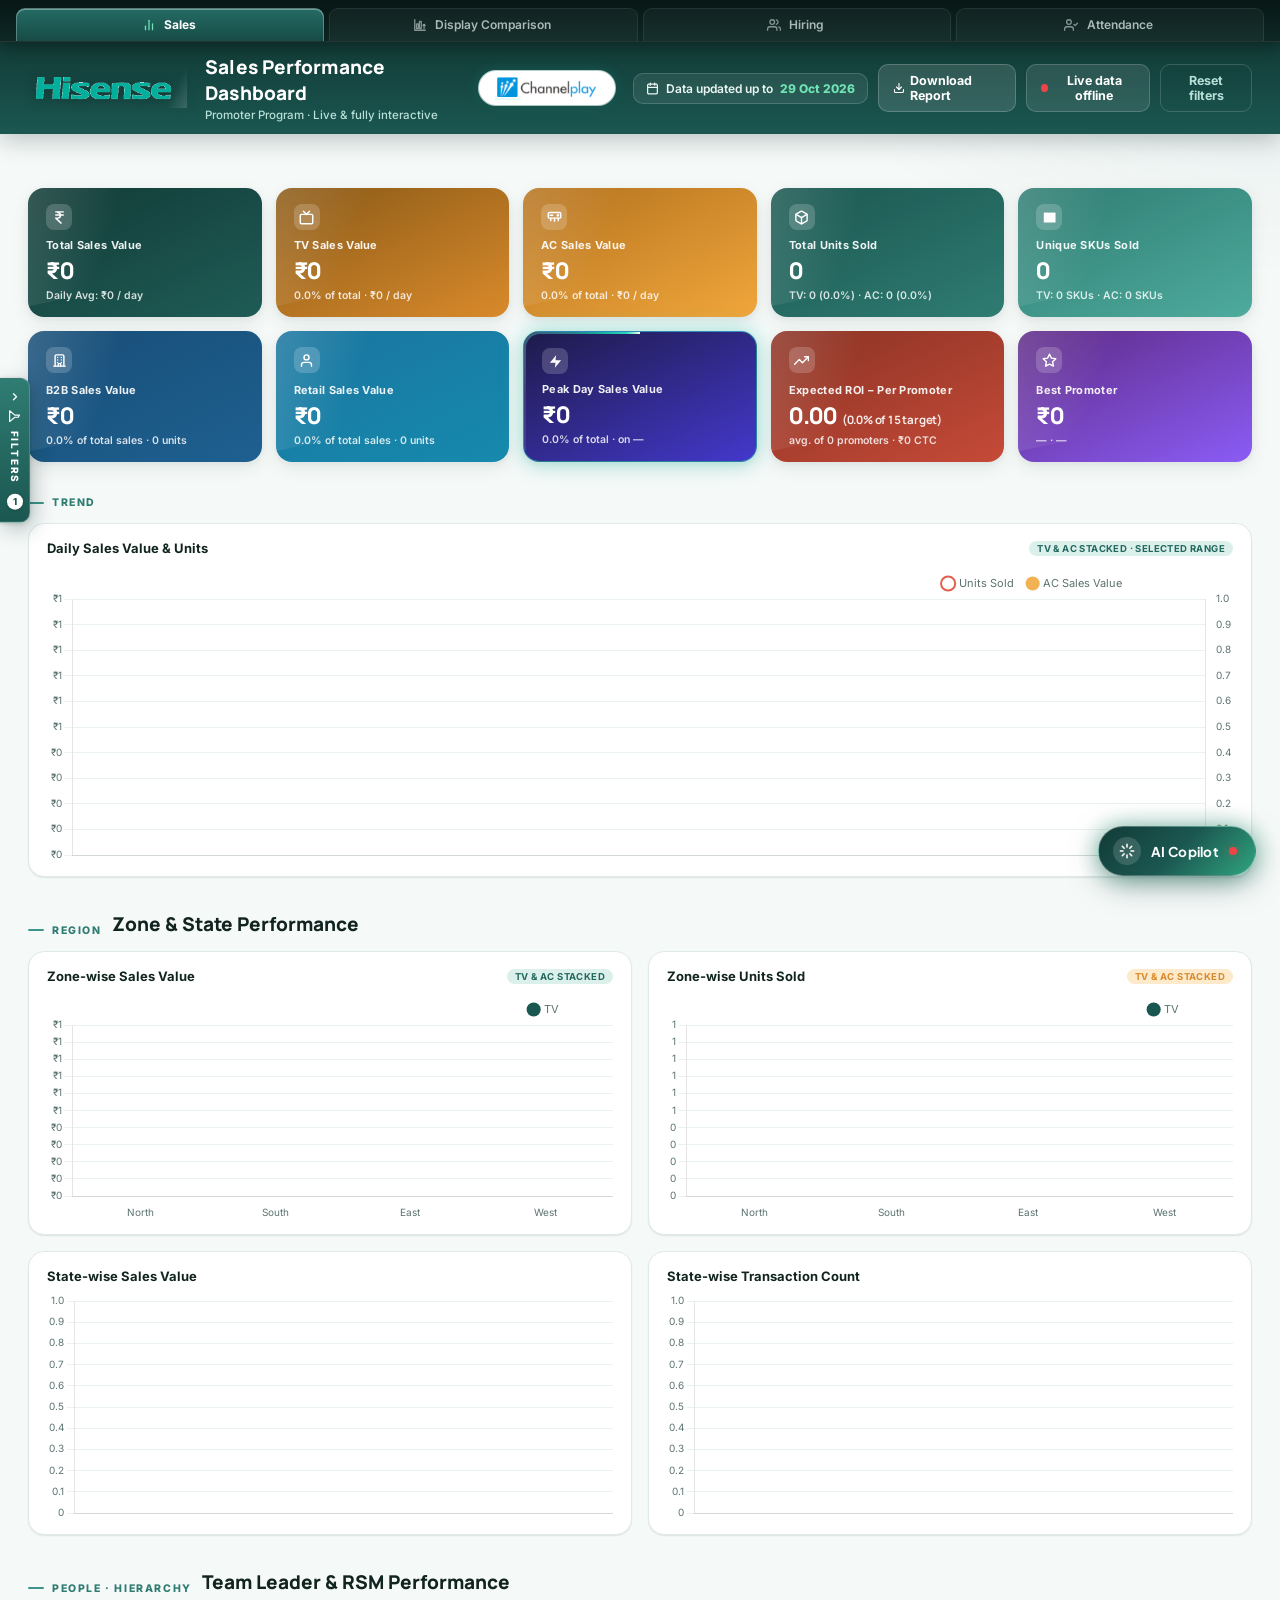
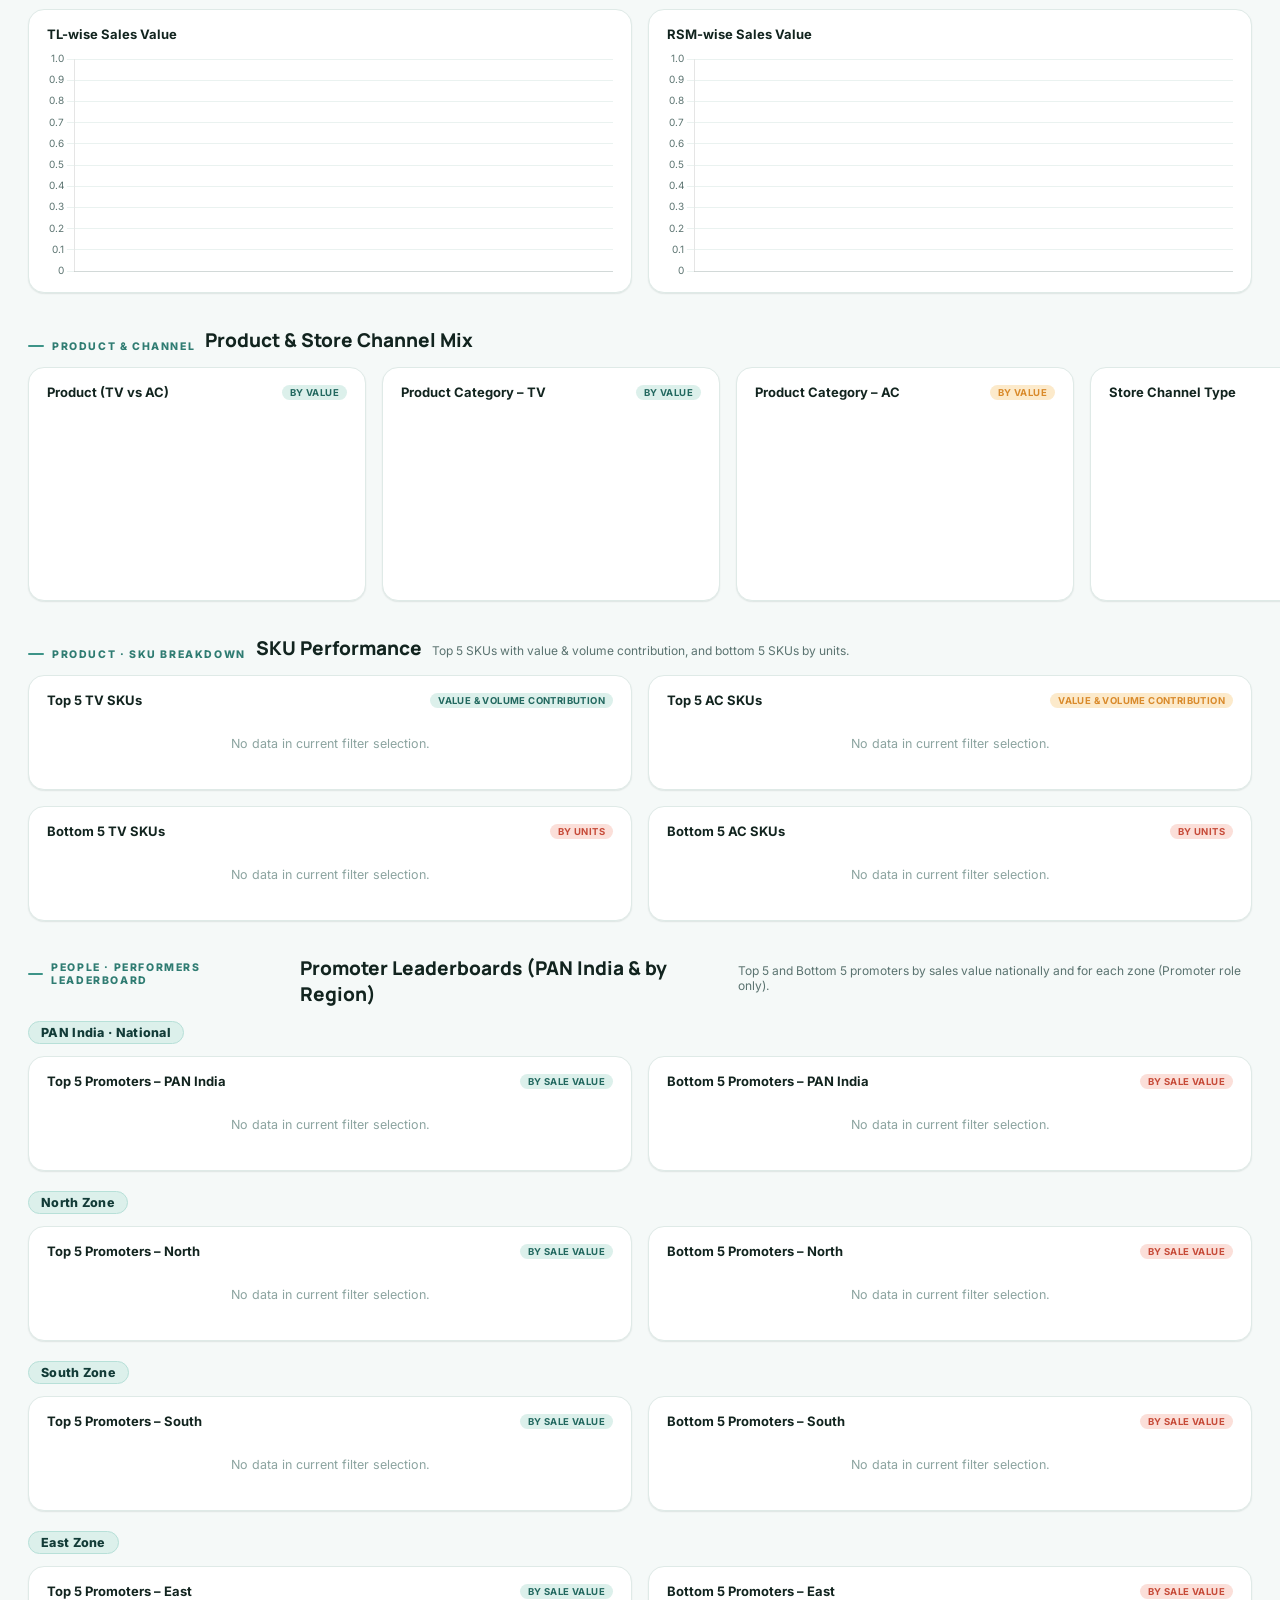
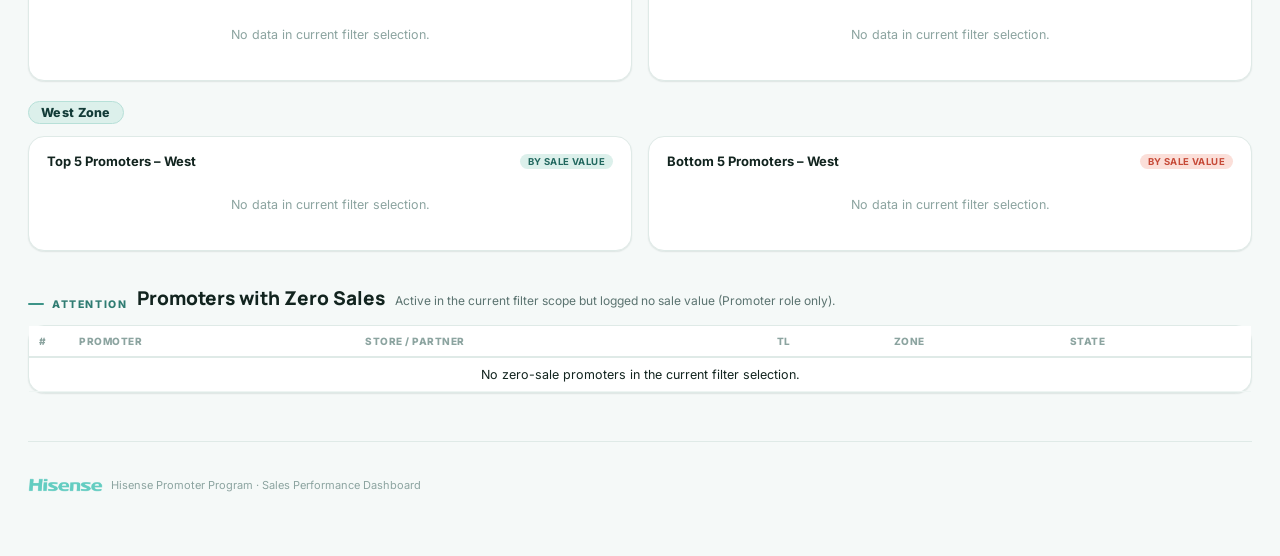
==== commit b7f6f981: "fix(copilot): compile live in-memory SharePoint dataset in browser and sync with backend" ====
--- a/index.html
+++ b/index.html
@@ -1008,6 +1008,12 @@
    MASTER RENDER
    ========================================================================= */
 function renderAll() {
+  window.RECORDS = RECORDS;
+  window.state = state;
+  window.getFiltered = getFiltered;
+  window.getSalesRows = getSalesRows;
+  window.isPromoterRecord = isPromoterRecord;
+  window.computeRoiAggregate = computeRoiAggregate;
   const filtered = getFiltered();
   const sales = getSalesRows(filtered);
 
@@ -1655,70 +1661,79 @@
 
 async function fetchLiveData(force = false) {
   const now = Date.now();
-  if (isFetchingLive) return;
+  if (isFetchingLive) return window.LIVE_DATA_PROMISE;
   if (!force && lastFetchTime && (now - lastFetchTime < 10000)) return;
   isFetchingLive = true;
+  window.isFetchingLive = true;
 
   const btn = document.getElementById('uploadBtn');
   if (btn) {
     btn.innerHTML = '<span style="display:inline-block;width:8px;height:8px;background:#f59e0b;border-radius:50%;"></span> Loading live data...';
     btn.disabled = true;
   }
-  try {
-    let buffer = null;
+  const p = (async () => {
     try {
-      buffer = await fetchFileBuffer(DIRECT_DOWNLOAD_URL);
-    } catch (err1) {
-      console.warn("Direct download failed, trying standard share link...", err1);
-      buffer = await fetchFileBuffer(EXCEL_URL);
-    }
-    const wb = XLSX.read(new Uint8Array(buffer), { type: 'array', cellDates: false });
-    const ws = wb.Sheets[wb.SheetNames[0]];
-    const rows = XLSX.utils.sheet_to_json(ws, { defval: '' });
-    const newRecords = rows.filter(r => r['Response Code']).map(r => {
-      const rec = {};
-      Object.keys(COLMAP).forEach(k => rec[COLMAP[k]] = r[k]);
-      rec.saleDate = toISO(r['Sale Date']); // column P, used as-is — no derivation
-      rec.backdated = !!toISO(r['Add this in case of backdates sales']);
-      rec.salesMonth = r['Sales Month'] ? String(r['Sales Month']).trim() : '';
-      if (!rec.salesMonth && rec.saleDate) {
-        const parts = rec.saleDate.split('-');
-        if (parts.length >= 2) {
-          const MONTH_NAMES = ['Jan','Feb','Mar','Apr','May','Jun','Jul','Aug','Sep','Oct','Nov','Dec'];
-          const mIdx = parseInt(parts[1], 10) - 1;
-          if (mIdx >= 0 && mIdx < 12) {
-            rec.salesMonth = `${MONTH_NAMES[mIdx]}-${parts[0].slice(-2)}`;
+      let buffer = null;
+      try {
+        buffer = await fetchFileBuffer(DIRECT_DOWNLOAD_URL);
+      } catch (err1) {
+        console.warn("Direct download failed, trying standard share link...", err1);
+        buffer = await fetchFileBuffer(EXCEL_URL);
+      }
+      const wb = XLSX.read(new Uint8Array(buffer), { type: 'array', cellDates: false });
+      const ws = wb.Sheets[wb.SheetNames[0]];
+      const rows = XLSX.utils.sheet_to_json(ws, { defval: '' });
+      const newRecords = rows.filter(r => r['Response Code']).map(r => {
+        const rec = {};
+        Object.keys(COLMAP).forEach(k => rec[COLMAP[k]] = r[k]);
+        rec.subDate = toISO(r['Submitted Date']);
+        rec.saleDate = toISO(r['Sale Date']); // column P, used as-is — no derivation
+        rec.backdated = !!toISO(r['Add this in case of backdates sales']);
+        rec.salesMonth = r['Sales Month'] ? String(r['Sales Month']).trim() : '';
+        if (!rec.salesMonth && rec.saleDate) {
+          const parts = rec.saleDate.split('-');
+          if (parts.length >= 2) {
+            const MONTH_NAMES = ['Jan','Feb','Mar','Apr','May','Jun','Jul','Aug','Sep','Oct','Nov','Dec'];
+            const mIdx = parseInt(parts[1], 10) - 1;
+            if (mIdx >= 0 && mIdx < 12) {
+              rec.salesMonth = `${MONTH_NAMES[mIdx]}-${parts[0].slice(-2)}`;
+            }
           }
         }
+        rec.qty = Number(rec.qty) || 0;
+        rec.value = Number(rec.value) || 0;
+        rec.price = Number(rec.price) || 0;
+        rec.ctc = Number(rec.ctc) || 0;
+        return rec;
+      });
+      if (newRecords.length > 0) {
+        RECORDS = newRecords;
+        window.RECORDS = RECORDS;
+        syncMaxDateHeader();
+        refreshRoleSets();
+        initFilterDefaults(true);
+        buildFilterUI();
+        renderAll();
+        lastFetchTime = Date.now();
       }
-      rec.qty = Number(rec.qty) || 0;
-      rec.value = Number(rec.value) || 0;
-      rec.price = Number(rec.price) || 0;
-      rec.ctc = Number(rec.ctc) || 0;
-      return rec;
-    });
-    if (newRecords.length > 0) {
-      RECORDS = newRecords;
-      syncMaxDateHeader();
-      refreshRoleSets();
-      initFilterDefaults(true);
-      buildFilterUI();
-      renderAll();
-      lastFetchTime = Date.now();
-    }
-    if (btn) {
-      btn.innerHTML = '<span style="display:inline-block;width:8px;height:8px;background:#10b981;border-radius:50%;"></span> Live data connected';
-      btn.disabled = false;
-    }
-  } catch (err) {
-    console.error("Live fetch error:", err);
-    if (btn) {
-      btn.innerHTML = '<span style="display:inline-block;width:8px;height:8px;background:#ef4444;border-radius:50%;"></span> Live data offline';
-      btn.disabled = false;
-    }
-  } finally {
-    isFetchingLive = false;
-  }
+      if (btn) {
+        btn.innerHTML = '<span style="display:inline-block;width:8px;height:8px;background:#10b981;border-radius:50%;"></span> Live data connected';
+        btn.disabled = false;
+      }
+    } catch (err) {
+      console.error("Live fetch error:", err);
+      if (btn) {
+        btn.innerHTML = '<span style="display:inline-block;width:8px;height:8px;background:#ef4444;border-radius:50%;"></span> Live data offline';
+        btn.disabled = false;
+      }
+    } finally {
+      isFetchingLive = false;
+      window.isFetchingLive = false;
+      window.LIVE_DATA_PROMISE = null;
+    }
+  })();
+  window.LIVE_DATA_PROMISE = p;
+  return p;
 }
 
 document.getElementById('uploadBtn').addEventListener('click', () => fetchLiveData(true));
@@ -1746,6 +1761,9 @@
     window.MAX_DATE = mx;
     const label = document.getElementById('maxDateLabel');
     if (label) label.textContent = prettyDate(mx);
+    try {
+      window.dispatchEvent(new CustomEvent('hisense:data-updated', { detail: { maxDate: mx, dashboard: 'sales' } }));
+    } catch (e) {}
   }
 }
 
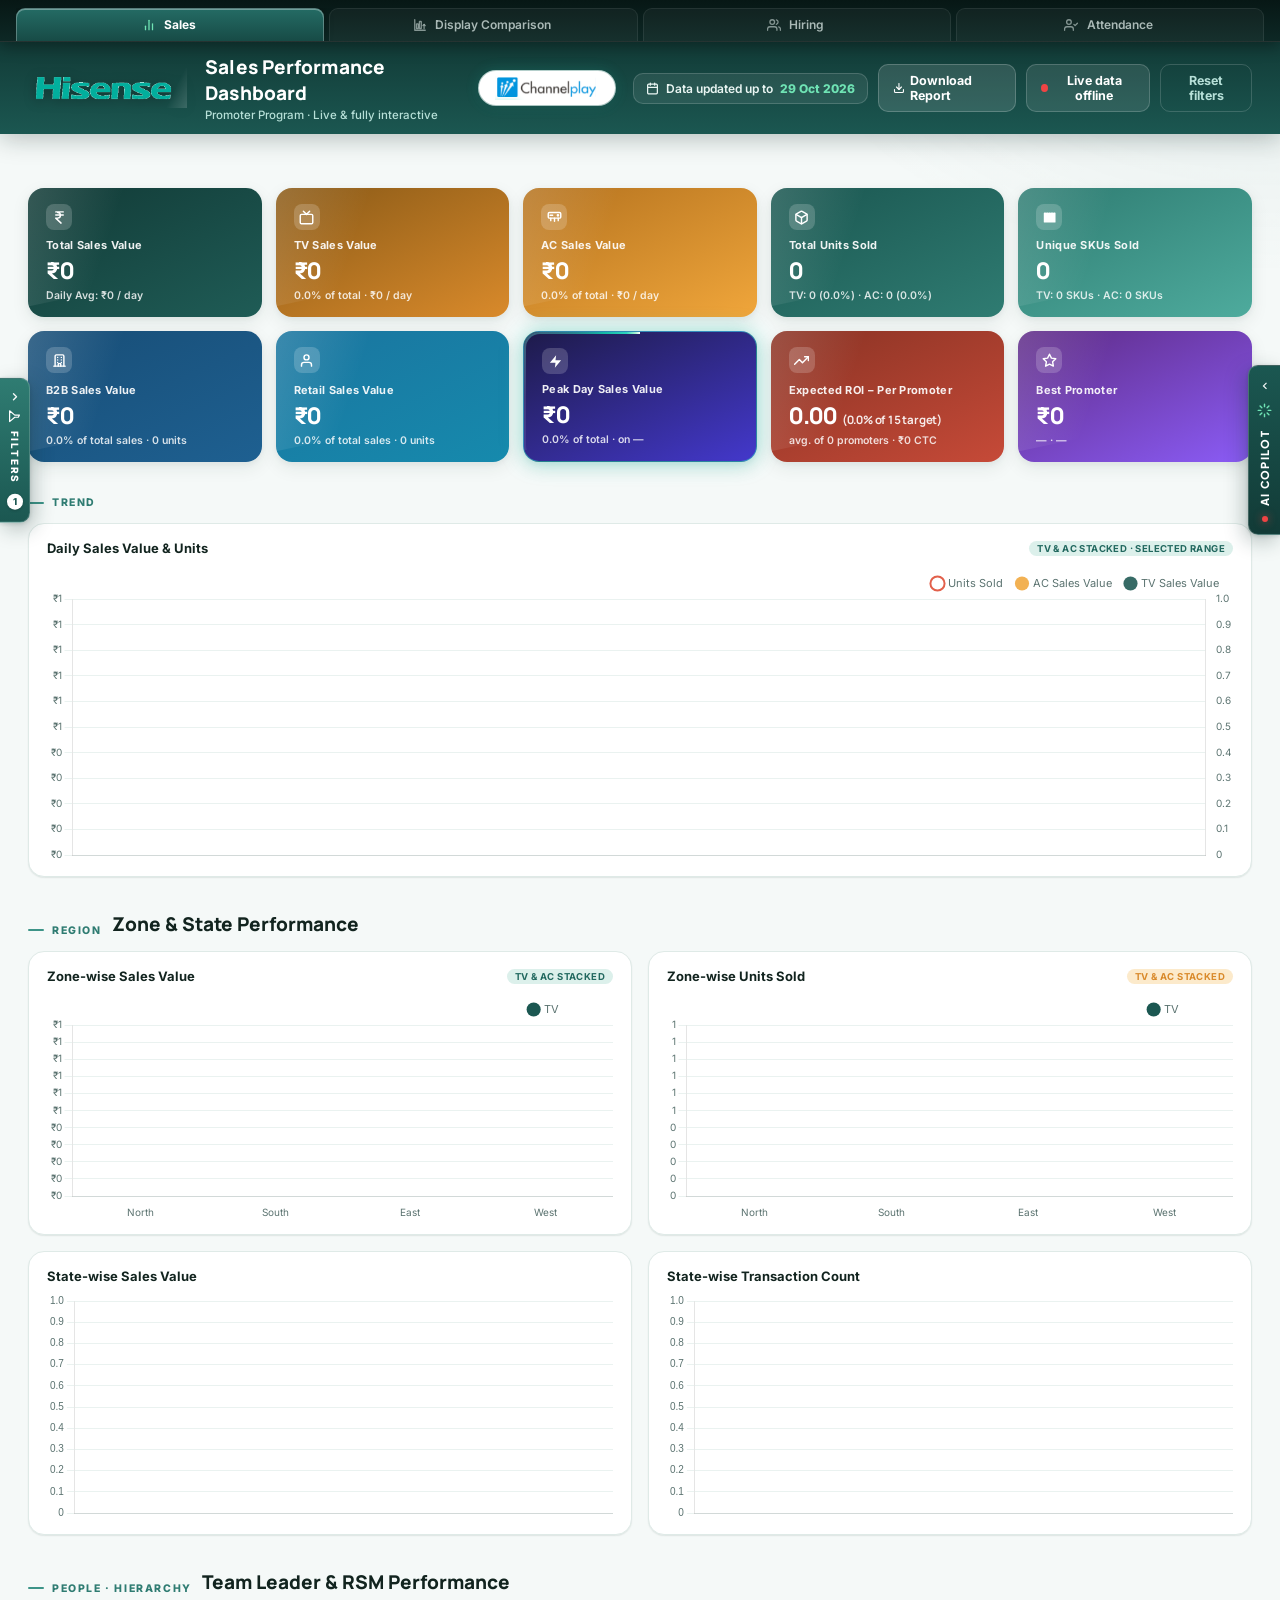
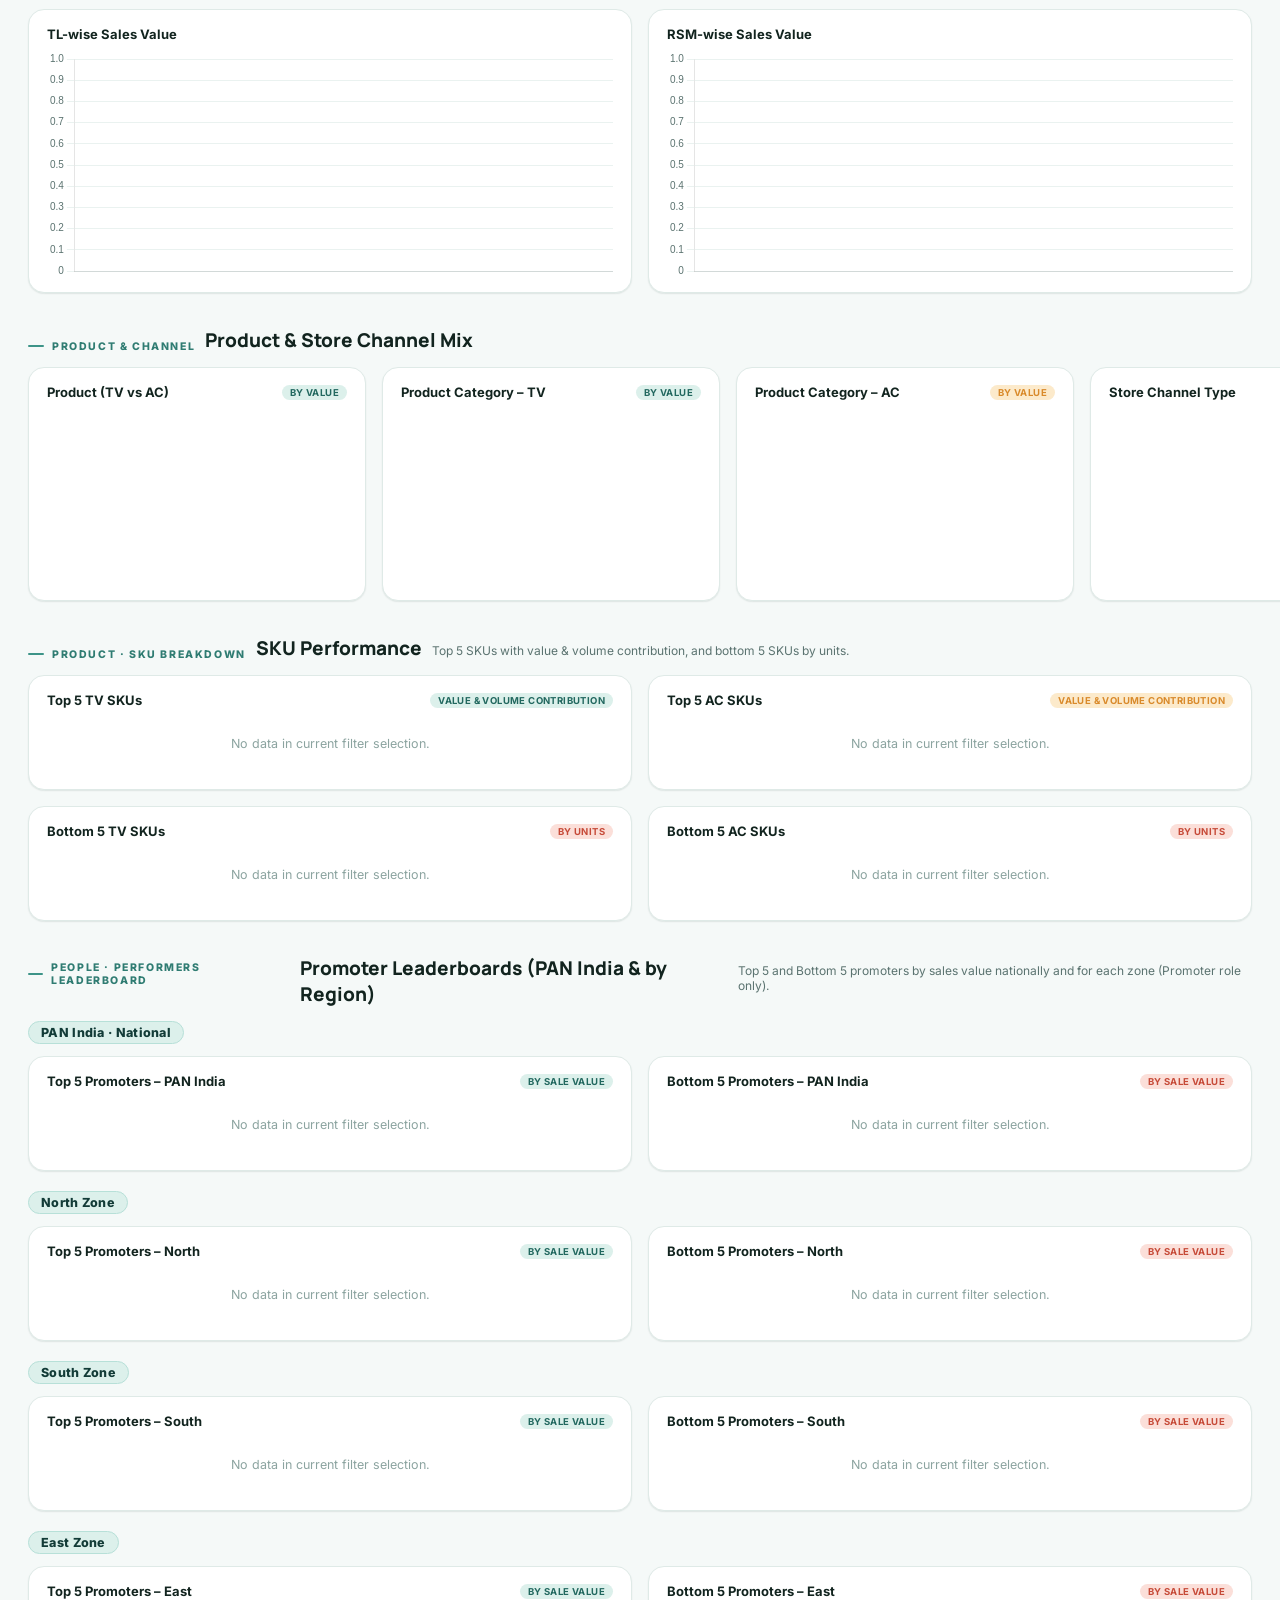
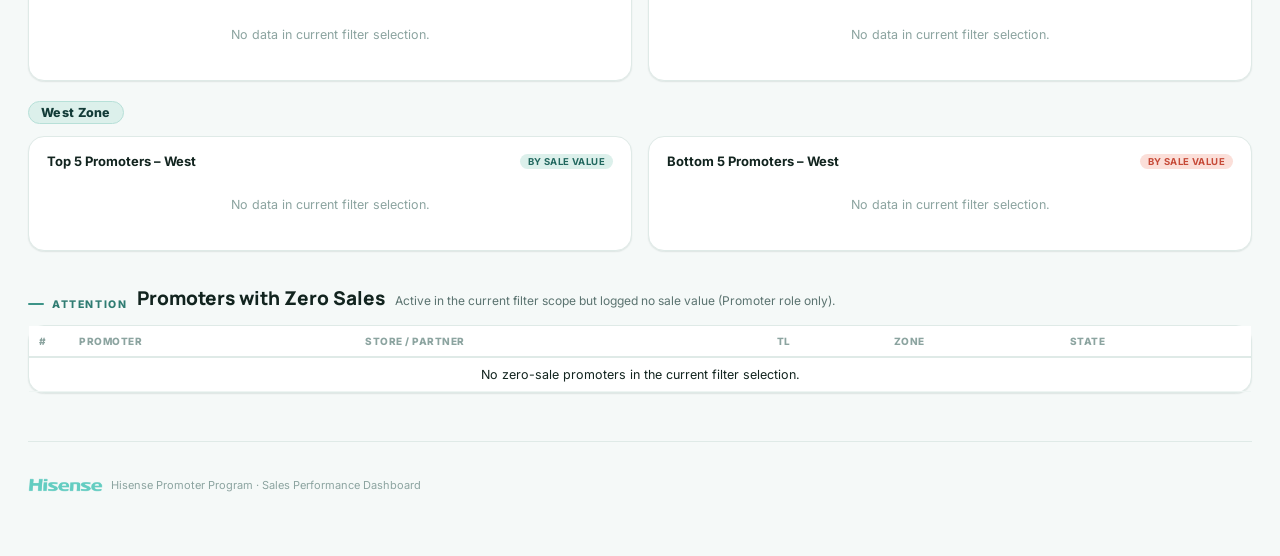
==== commit 933bad66: "feat(ui): implement right-edge vertical tab for AI Copilot launcher across dashboards" ====
--- a/index.html
+++ b/index.html
@@ -1797,4 +1797,4 @@
 <script src="layout.js"></script>
 <script src="ai-assistant.js"></script>
 </body>
-</html>
+</html>
--- a/ai-assistant.css
+++ b/ai-assistant.css
@@ -42,47 +42,79 @@
 }
 
 /* ==========================================================================
-   FLOATING LAUNCHER BUTTON
+   RIGHT-EDGE VERTICAL TAB LAUNCHER
    ========================================================================== */
-.hisense-ai-launcher {
+.hisense-ai-launcher,
+.ai-copilot-launcher {
   position: fixed;
-  bottom: 24px;
-  right: 24px;
-  z-index: 99999;
-  display: flex;
-  align-items: center;
-  gap: 10px;
-  padding: 10px 18px 10px 14px;
-  background: linear-gradient(135deg, #123B37 0%, #1B5751 50%, #2FA57E 100%);
-  color: #ffffff;
-  border: 1px solid rgba(255, 255, 255, 0.25);
-  border-radius: 999px;
+  right: 0;
+  top: 50%;
+  transform: translateY(-50%);
+  z-index: 9998;
+  display: flex;
+  flex-direction: column;
+  align-items: center;
+  justify-content: center;
+  gap: 8px;
+  width: 32px;
+  padding: 14px 0 12px 0;
+  background: linear-gradient(180deg, var(--h-ai-primary, #1B5751) 0%, var(--h-ai-primary-hover, #123B37) 100%);
+  color: #ffffff;
+  border: 1px solid rgba(255, 255, 255, 0.2);
+  border-right: none;
+  border-radius: 10px 0 0 10px;
   cursor: pointer;
-  box-shadow: 0 8px 32px -4px rgba(18, 59, 55, 0.55), 0 0 20px 2px var(--h-ai-accent-glow);
-  transition: all 0.3s cubic-bezier(0.16, 1, 0.3, 1);
+  box-shadow: -4px 6px 20px rgba(14, 46, 42, 0.28), 0 1px 4px rgba(14, 46, 42, 0.16);
+  transition: transform 0.22s cubic-bezier(0.16, 1, 0.3, 1), background 0.18s, box-shadow 0.18s, width 0.18s;
   outline: none;
   user-select: none;
 }
 
-.hisense-ai-launcher:hover {
-  transform: translateY(-2px) scale(1.02);
-  box-shadow: 0 12px 38px -4px rgba(18, 59, 55, 0.7), 0 0 26px 4px var(--h-ai-accent-glow);
-  border-color: rgba(255, 255, 255, 0.4);
-}
-
-.hisense-ai-launcher:active {
-  transform: translateY(0) scale(0.98);
-}
-
+.hisense-ai-launcher:hover,
+.ai-copilot-launcher:hover {
+  background: linear-gradient(180deg, var(--teal-500, #2FA57E) 0%, var(--h-ai-primary, #1B5751) 100%);
+  transform: translateY(-50%) translateX(-2px);
+  width: 34px;
+  box-shadow: -6px 8px 24px rgba(14, 46, 42, 0.36), 0 0 16px rgba(47, 165, 126, 0.35);
+  border-color: rgba(255, 255, 255, 0.35);
+}
+
+.hisense-ai-launcher:active,
+.ai-copilot-launcher:active {
+  transform: translateY(-50%) translateX(-1px);
+}
+
+/* Directional Chevron at Top */
+.hisense-ai-chevron,
+.ai-copilot-chevron {
+  display: flex;
+  align-items: center;
+  justify-content: center;
+  color: #ffffff;
+  opacity: 0.95;
+  transition: transform 0.28s cubic-bezier(0.16, 1, 0.3, 1);
+  flex-shrink: 0;
+  line-height: 1;
+}
+
+.hisense-ai-launcher.is-open .hisense-ai-chevron,
+.hisense-ai-launcher.open .hisense-ai-chevron,
+.ai-copilot-launcher.is-open .ai-copilot-chevron,
+.ai-copilot-launcher.open .ai-copilot-chevron {
+  transform: rotate(180deg);
+}
+
+/* Assistant Icon & Pulse */
+.hisense-ai-launcher-icon,
+.ai-copilot-launcher-icon,
 .hisense-ai-launcher-icon-wrap {
   position: relative;
-  width: 28px;
-  height: 28px;
+  width: 20px;
+  height: 20px;
   display: flex;
   align-items: center;
   justify-content: center;
-  background: rgba(255, 255, 255, 0.15);
-  border-radius: 50%;
+  color: #6FE3B4;
   flex-shrink: 0;
 }
 
@@ -101,37 +133,50 @@
   100% { transform: scale(1.6); opacity: 0; }
 }
 
-.hisense-ai-launcher-label {
-  font-size: 13.5px;
-  font-weight: 700;
-  letter-spacing: 0.3px;
+/* Vertical Text Label (reads bottom to top) */
+.hisense-ai-launcher-label,
+.ai-copilot-launcher-text {
+  writing-mode: vertical-rl;
+  text-orientation: mixed;
+  transform: rotate(180deg);
+  font-size: 11px;
+  font-weight: 800;
+  letter-spacing: 0.12em;
+  text-transform: uppercase;
+  color: #ffffff;
   white-space: nowrap;
-}
-
-.hisense-ai-launcher-status-dot {
-  width: 8px;
-  height: 8px;
+  line-height: 1;
+  margin: 2px 0;
+}
+
+/* Live Status Dot Indicator */
+.hisense-ai-launcher-status-dot,
+.ai-copilot-status-dot {
+  width: 6px;
+  height: 6px;
   border-radius: 50%;
-  background: var(--h-ai-emerald);
-  box-shadow: 0 0 8px var(--h-ai-emerald-glow);
-}
-
-.hisense-ai-launcher-status-dot.offline {
-  background: var(--h-ai-red);
-  box-shadow: 0 0 8px var(--h-ai-red-glow);
+  background: #22c55e;
+  box-shadow: 0 0 8px rgba(34, 197, 94, 0.65);
+  flex-shrink: 0;
+  transition: background 0.2s ease, box-shadow 0.2s ease;
+}
+
+.hisense-ai-launcher-status-dot.offline,
+.ai-copilot-status-dot.offline {
+  background: #ef4444;
+  box-shadow: 0 0 8px rgba(239, 68, 68, 0.65);
 }
 
 /* ==========================================================================
-   CHAT DRAWER / WINDOW
+   CHAT DRAWER / WINDOW (Anchored on Right Edge)
    ========================================================================== */
 .hisense-ai-drawer {
   position: fixed;
-  bottom: 84px;
-  right: 24px;
-  width: 440px;
-  max-width: calc(100vw - 32px);
-  height: 640px;
-  max-height: calc(100vh - 104px);
+  top: 50%;
+  right: 44px;
+  transform: translateY(-50%) translateX(20px) scale(0.96);
+  width: min(440px, calc(100vw - 64px));
+  height: min(82vh, 720px);
   background: var(--h-ai-bg-glass);
   backdrop-filter: blur(28px);
   -webkit-backdrop-filter: blur(28px);
@@ -140,26 +185,26 @@
   box-shadow: var(--h-ai-shadow-xl);
   display: flex;
   flex-direction: column;
-  z-index: 99998;
+  z-index: 9999;
   opacity: 0;
-  transform: translateY(20px) scale(0.96);
   pointer-events: none;
   transition: all 0.3s cubic-bezier(0.16, 1, 0.3, 1);
   overflow: hidden;
 }
 
-.hisense-ai-drawer.is-open {
+.hisense-ai-drawer.is-open,
+.hisense-ai-drawer.open {
   opacity: 1;
-  transform: translateY(0) scale(1);
+  transform: translateY(-50%) translateX(0) scale(1);
   pointer-events: auto;
 }
 
 .hisense-ai-drawer.is-maximized {
-  width: 720px;
-  height: 800px;
-  max-height: calc(100vh - 60px);
-  bottom: 30px;
-  right: 30px;
+  width: min(780px, calc(100vw - 64px));
+  height: min(92vh, 840px);
+  top: 50%;
+  right: 44px;
+  transform: translateY(-50%) translateX(0) scale(1);
 }
 
 /* Header */
@@ -763,16 +808,53 @@
 /* ==========================================================================
    MOBILE RESPONSIVENESS
    ========================================================================== */
+@media (max-width: 640px) {
+  .hisense-ai-drawer {
+    top: auto;
+    bottom: 0;
+    right: 0;
+    left: 0;
+    width: 100%;
+    max-width: 100%;
+    height: min(85vh, 620px);
+    max-height: 90vh;
+    border-radius: 20px 20px 0 0;
+    border-bottom: none;
+    transform: translateY(100%);
+    box-shadow: 0 -12px 40px rgba(0, 0, 0, 0.6);
+  }
+
+  .hisense-ai-drawer.is-open,
+  .hisense-ai-drawer.open {
+    transform: translateY(0);
+  }
+
+  .hisense-ai-drawer.is-maximized {
+    width: 100%;
+    height: 94vh;
+    max-height: 94vh;
+    top: auto;
+    bottom: 0;
+    right: 0;
+    left: 0;
+    transform: translateY(0);
+  }
+
+  .hisense-ai-launcher,
+  .ai-copilot-launcher {
+    width: 30px;
+    padding: 10px 0 10px 0;
+    gap: 6px;
+  }
+
+  .hisense-ai-launcher-label,
+  .ai-copilot-launcher-text {
+    font-size: 10px;
+  }
+}
+
 @media (max-width: 480px) {
   .hisense-ai-drawer {
-    right: 12px;
-    left: 12px;
-    width: auto;
-    bottom: 80px;
-    height: 560px;
+    height: 88vh;
   }
-  .hisense-ai-launcher {
-    right: 16px;
-    bottom: 16px;
-  }
-}
+}
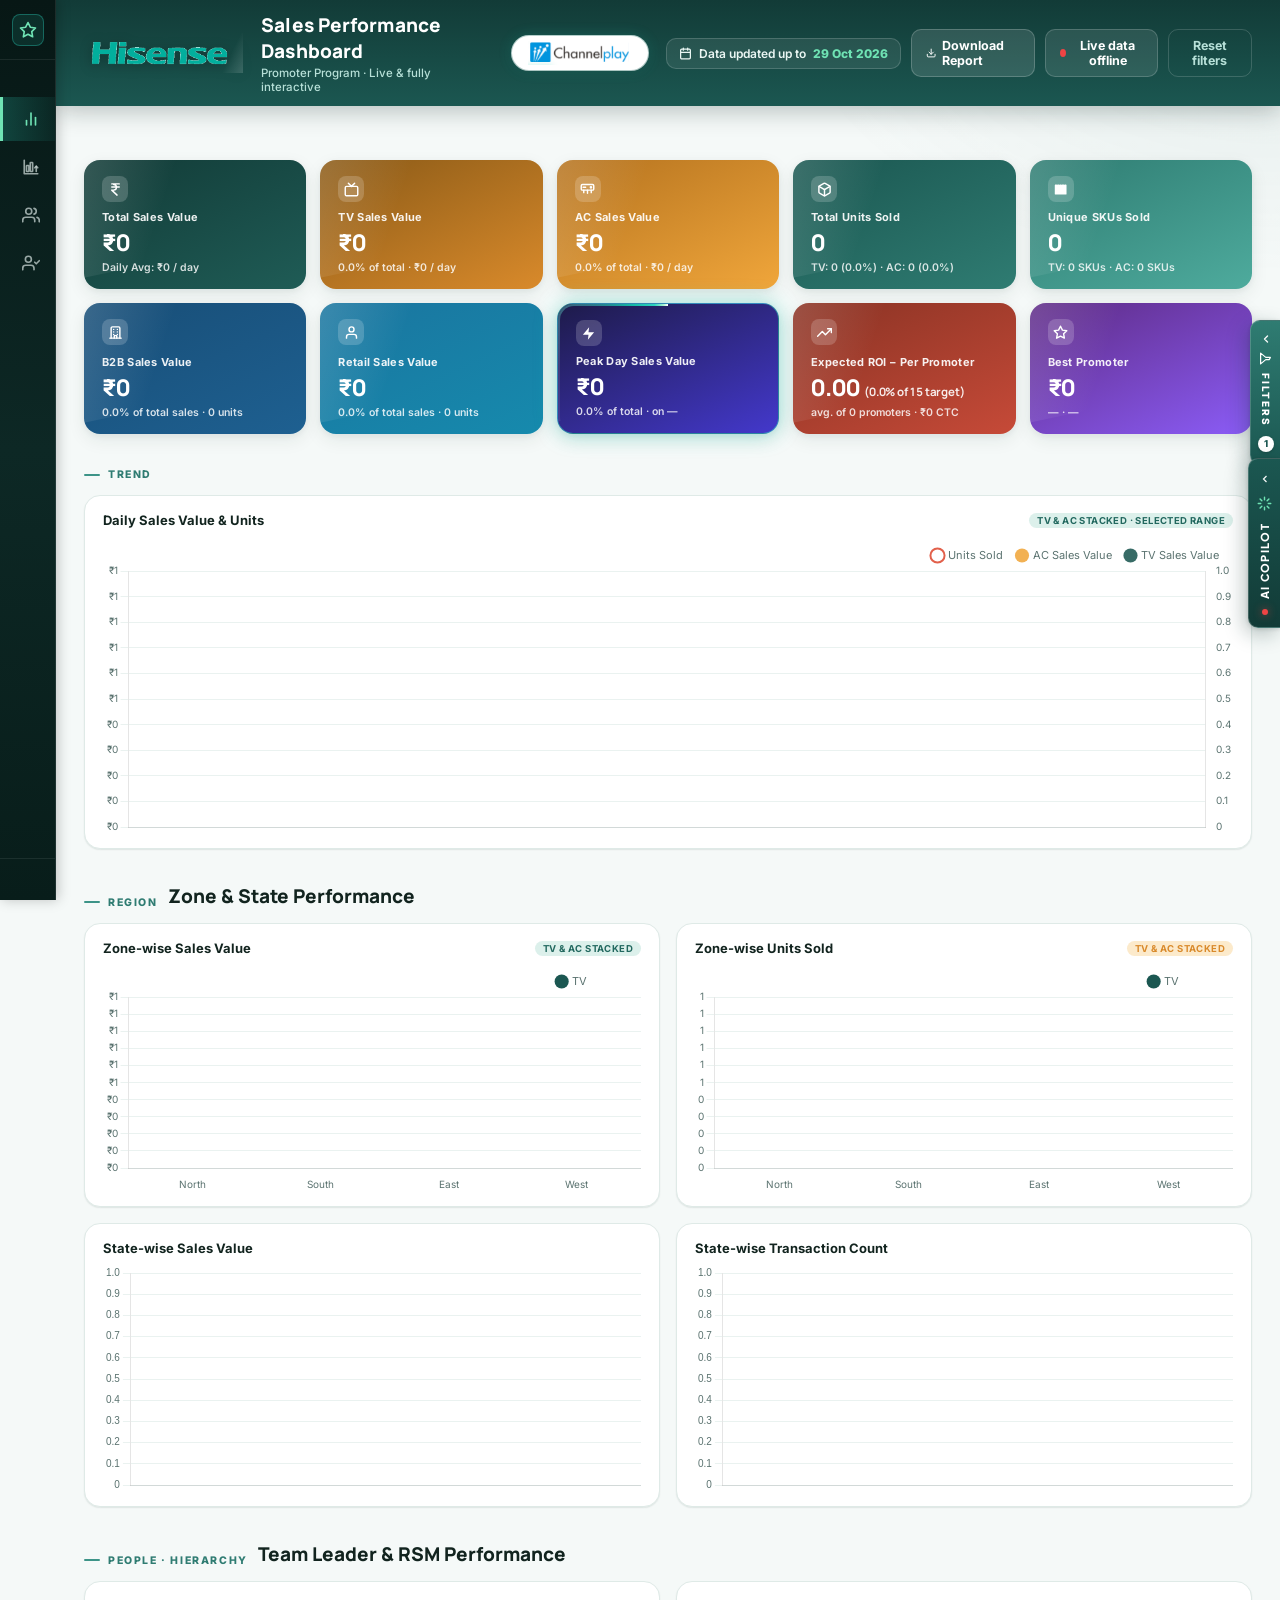
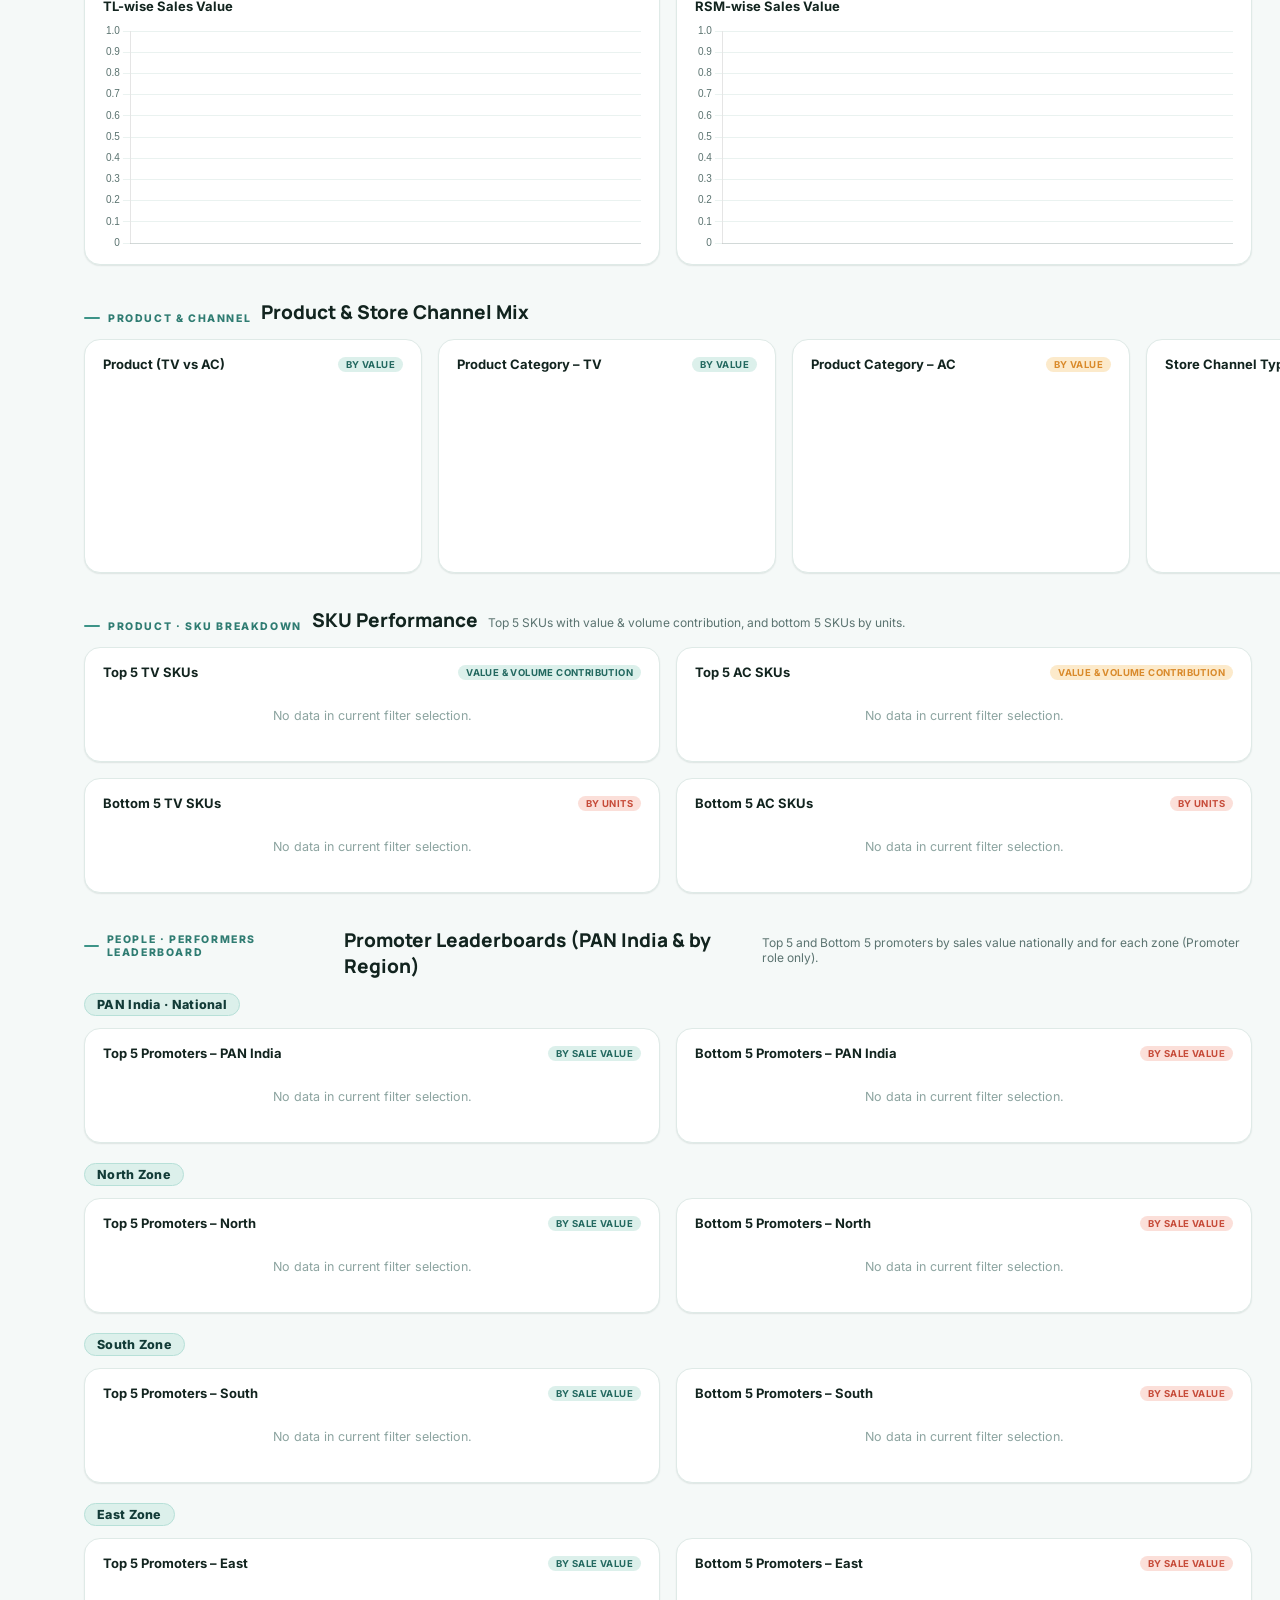
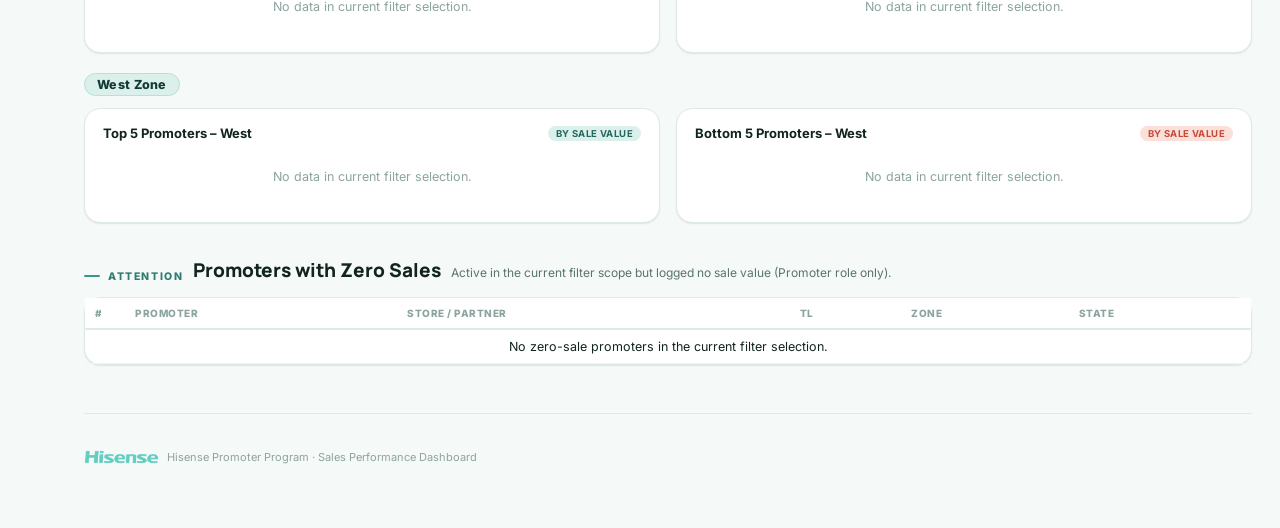
==== commit df370453: "feat(ui): shift page navigation to auto-expanding left sidebar and move filters button to right side" ====
--- a/index.html
+++ b/index.html
@@ -146,29 +146,54 @@
 </head>
 <body>
 
-<!-- BROWSER TAB NAVIGATION MENU -->
-<nav class="browser-tab-nav" aria-label="Dashboard navigation tabs">
-  <div class="browser-tabbar">
-    <div class="browser-tabs-track">
-      <a href="index.html" class="nav-browser-tab active" id="tab-index" title="Sales">
-        <span class="nav-tab-icon"><svg width="14" height="14" viewBox="0 0 24 24" fill="none" stroke="currentColor" stroke-width="2.2" stroke-linecap="round" stroke-linejoin="round"><line x1="18" y1="20" x2="18" y2="10"/><line x1="12" y1="20" x2="12" y2="4"/><line x1="6" y1="20" x2="6" y2="14"/></svg></span>
-        <span class="nav-tab-title">Sales</span>
-      </a>
-      <a href="display_comparison.html" class="nav-browser-tab" id="tab-display-comparison" title="Display Comparison">
-        <span class="nav-tab-icon"><svg width="14" height="14" viewBox="0 0 24 24" fill="none" stroke="currentColor" stroke-width="2.2" stroke-linecap="round" stroke-linejoin="round"><path d="M3 3v18h18"/><rect x="6" y="10" width="3.2" height="8" rx="0.6"/><rect x="11" y="6" width="3.2" height="12" rx="0.6"/><path d="M17 13l2-2 2 2"/><line x1="19" y1="11" x2="19" y2="18"/></svg></span>
-        <span class="nav-tab-title">Display Comparison</span>
-      </a>
-      <a href="hiring.html" class="nav-browser-tab" id="tab-hiring" title="Hiring">
-        <span class="nav-tab-icon"><svg width="14" height="14" viewBox="0 0 24 24" fill="none" stroke="currentColor" stroke-width="2.2" stroke-linecap="round" stroke-linejoin="round"><path d="M17 21v-2a4 4 0 0 0-4-4H5a4 4 0 0 0-4 4v2"/><circle cx="9" cy="7" r="4"/><path d="M23 21v-2a4 4 0 0 0-3-3.87"/><path d="M16 3.13a4 4 0 0 1 0 7.75"/></svg></span>
-        <span class="nav-tab-title">Hiring</span>
-      </a>
-      <a href="attendance.html" class="nav-browser-tab" id="tab-attendance" title="Attendance">
-        <span class="nav-tab-icon"><svg width="14" height="14" viewBox="0 0 24 24" fill="none" stroke="currentColor" stroke-width="2.2" stroke-linecap="round" stroke-linejoin="round"><path d="M16 21v-2a4 4 0 0 0-4-4H5a4 4 0 0 0-4 4v2"/><circle cx="8.5" cy="7" r="4"/><polyline points="17 11 19 13 23 9"/></svg></span>
-        <span class="nav-tab-title">Attendance</span>
-      </a>
-    </div>
+<!-- SIDEBAR NAVIGATION MENU (Left-side bar with auto-hover expansion, default collapsed) -->
+<aside class="sidebar-nav" id="sidebarNav" aria-label="Dashboard navigation">
+  <div class="sidebar-header">
+    <a href="index.html" class="sidebar-brand" title="Hisense Dashboard">
+      <div class="sidebar-brand-icon">
+        <div class="sidebar-brand-box">
+          <svg width="18" height="18" viewBox="0 0 24 24" fill="none" stroke="currentColor" stroke-width="2.2" stroke-linecap="round" stroke-linejoin="round">
+            <polygon points="12 2 15.09 8.26 22 9.27 17 14.14 18.18 21.02 12 17.77 5.82 21.02 7 14.14 2 9.27 8.91 8.26 12 2"/>
+          </svg>
+        </div>
+      </div>
+      <span class="sidebar-brand-text">Hisense Dashboard</span>
+    </a>
   </div>
-</nav>
+
+  <div class="sidebar-section-label">NAVIGATION</div>
+
+  <nav class="sidebar-menu">
+    <a href="index.html" class="sidebar-nav-item active" id="side-tab-index" title="Sales">
+      <span class="sidebar-nav-icon">
+        <svg width="18" height="18" viewBox="0 0 24 24" fill="none" stroke="currentColor" stroke-width="2.2" stroke-linecap="round" stroke-linejoin="round"><line x1="18" y1="20" x2="18" y2="10"/><line x1="12" y1="20" x2="12" y2="4"/><line x1="6" y1="20" x2="6" y2="14"/></svg>
+      </span>
+      <span class="sidebar-nav-label">Sales</span>
+    </a>
+    <a href="display_comparison.html" class="sidebar-nav-item" id="side-tab-display-comparison" title="Display Comparison">
+      <span class="sidebar-nav-icon">
+        <svg width="18" height="18" viewBox="0 0 24 24" fill="none" stroke="currentColor" stroke-width="2.2" stroke-linecap="round" stroke-linejoin="round"><path d="M3 3v18h18"/><rect x="6" y="10" width="3.2" height="8" rx="0.6"/><rect x="11" y="6" width="3.2" height="12" rx="0.6"/><path d="M17 13l2-2 2 2"/><line x1="19" y1="11" x2="19" y2="18"/></svg>
+      </span>
+      <span class="sidebar-nav-label">Display Comparison</span>
+    </a>
+    <a href="hiring.html" class="sidebar-nav-item" id="side-tab-hiring" title="Hiring">
+      <span class="sidebar-nav-icon">
+        <svg width="18" height="18" viewBox="0 0 24 24" fill="none" stroke="currentColor" stroke-width="2.2" stroke-linecap="round" stroke-linejoin="round"><path d="M17 21v-2a4 4 0 0 0-4-4H5a4 4 0 0 0-4 4v2"/><circle cx="9" cy="7" r="4"/><path d="M23 21v-2a4 4 0 0 0-3-3.87"/><path d="M16 3.13a4 4 0 0 1 0 7.75"/></svg>
+      </span>
+      <span class="sidebar-nav-label">Hiring</span>
+    </a>
+    <a href="attendance.html" class="sidebar-nav-item" id="side-tab-attendance" title="Attendance">
+      <span class="sidebar-nav-icon">
+        <svg width="18" height="18" viewBox="0 0 24 24" fill="none" stroke="currentColor" stroke-width="2.2" stroke-linecap="round" stroke-linejoin="round"><path d="M16 21v-2a4 4 0 0 0-4-4H5a4 4 0 0 0-4 4v2"/><circle cx="8.5" cy="7" r="4"/><polyline points="17 11 19 13 23 9"/></svg>
+      </span>
+      <span class="sidebar-nav-label">Attendance</span>
+    </a>
+  </nav>
+
+  <div class="sidebar-footer">
+    <span class="sidebar-footer-text">Built by Channelplay</span>
+  </div>
+</aside>
 
 <header class="topbar">
   <div class="topbar-inner">
@@ -215,7 +240,7 @@
 <div class="filter-backdrop" id="filterBackdrop"></div>
 
 <button type="button" class="filter-toggle-btn" id="filterToggleBtn" aria-expanded="false" title="Show filters">
-  <span class="filter-toggle-chevron"><svg width="12" height="12" viewBox="0 0 24 24" fill="none" stroke="currentColor" stroke-width="2.8" stroke-linecap="round" stroke-linejoin="round"><polyline points="9 18 15 12 9 6"/></svg></span>
+  <span class="filter-toggle-chevron"><svg width="12" height="12" viewBox="0 0 24 24" fill="none" stroke="currentColor" stroke-width="2.8" stroke-linecap="round" stroke-linejoin="round"><polyline points="15 18 9 12 15 6"/></svg></span>
   <span class="filter-toggle-icon">
     <svg width="13" height="13" viewBox="0 0 24 24" fill="none" stroke="currentColor" stroke-width="2.2" stroke-linecap="round" stroke-linejoin="round"><polygon points="22 3 2 3 10 12.46 10 19 14 21 14 12.46 22 3"/></svg>
   </span>
@@ -225,7 +250,7 @@
 
 <aside class="filter-sidebar" id="filterSidebar" aria-label="Filters sidebar">
   <button type="button" class="filter-sidebar-edge-toggle" id="filterSidebarEdgeToggle" title="Collapse filters">
-    <span class="filter-toggle-chevron"><svg width="12" height="12" viewBox="0 0 24 24" fill="none" stroke="currentColor" stroke-width="2.8" stroke-linecap="round" stroke-linejoin="round"><polyline points="15 18 9 12 15 6"/></svg></span>
+    <span class="filter-toggle-chevron"><svg width="12" height="12" viewBox="0 0 24 24" fill="none" stroke="currentColor" stroke-width="2.8" stroke-linecap="round" stroke-linejoin="round"><polyline points="9 18 15 12 9 6"/></svg></span>
     <span class="filter-toggle-icon">
       <svg width="13" height="13" viewBox="0 0 24 24" fill="none" stroke="currentColor" stroke-width="2.2" stroke-linecap="round" stroke-linejoin="round"><polygon points="22 3 2 3 10 12.46 10 19 14 21 14 12.46 22 3"/></svg>
     </span>
@@ -239,8 +264,7 @@
     <div class="filter-sidebar-head-right">
       <span class="filter-count-pill"><b id="rowCount">0</b> Submissions</span>
       <button type="button" class="filter-sidebar-close" id="filterSidebarClose" title="Collapse filters (Esc)">
-        <svg width="11" height="11" viewBox="0 0 24 24" fill="none" stroke="currentColor" stroke-width="2.5" stroke-linecap="round" stroke-linejoin="round"><polyline points="15 18 9 12 15 6"/></svg>
-        <span>Collapse</span>
+        <svg width="13" height="13" viewBox="0 0 24 24" fill="none" stroke="currentColor" stroke-width="2.4" stroke-linecap="round" stroke-linejoin="round"><line x1="18" y1="6" x2="6" y2="18"/><line x1="6" y1="6" x2="18" y2="18"/></svg>
       </button>
     </div>
   </div>
--- a/master.css
+++ b/master.css
@@ -5,6 +5,8 @@
    ========================================================================== */
 
 :root{
+  --sidebar-w:56px;
+  --sidebar-expanded-w:240px;
   --teal-950:#0E2E2A;
   --teal-900:#123B37;
   --teal-800:#1B5751;
@@ -39,6 +41,7 @@
 html{scroll-behavior:smooth;}
 body{
   margin:0;
+  padding-left:var(--sidebar-w, 56px);
   background:var(--page);
   background-image:
     radial-gradient(1200px 500px at 8% -8%, rgba(78,171,157,.10), transparent 60%),
@@ -141,13 +144,14 @@
 .reset-btn:hover{color:#fff;border-color:rgba(255,255,255,.4);}
 
 /* ---------------- Filter Sidebar Drawer & Floating Toggle ---------------- */
-/* Floating Vertical Filter Tab (pinned on left screen edge - collapsed state) */
+/* Floating Vertical Filter Tab (pinned on right screen edge - collapsed state, above AI Copilot) */
 .filter-toggle-btn {
   position: fixed;
-  left: 0;
-  top: 50%;
-  transform: translateY(-50%);
-  z-index: 900;
+  right: 0;
+  left: auto;
+  top: calc(50% - 130px);
+  transform: translateY(0);
+  z-index: 9990;
   display: flex;
   flex-direction: column;
   align-items: center;
@@ -158,24 +162,25 @@
   background: linear-gradient(180deg, var(--teal-600) 0%, var(--teal-800) 100%);
   color: #ffffff;
   border: 1px solid rgba(255, 255, 255, 0.18);
-  border-left: none;
-  border-radius: 0 10px 10px 0;
-  box-shadow: 4px 6px 20px rgba(14, 46, 42, 0.28), 0 1px 4px rgba(14, 46, 42, 0.16);
+  border-right: none;
+  border-radius: 10px 0 0 10px;
+  box-shadow: -4px 6px 20px rgba(14, 46, 42, 0.28), 0 1px 4px rgba(14, 46, 42, 0.16);
   cursor: pointer;
   font-family: 'Inter', sans-serif;
-  transition: transform 0.22s cubic-bezier(0.16, 1, 0.3, 1), background 0.18s, box-shadow 0.18s, opacity 0.18s;
+  transition: transform 0.22s cubic-bezier(0.16, 1, 0.3, 1), background 0.18s, box-shadow 0.18s, opacity 0.18s, width 0.18s;
   user-select: none;
 }
 .filter-toggle-btn:hover {
   background: linear-gradient(180deg, var(--teal-500) 0%, var(--teal-700) 100%);
-  box-shadow: 6px 8px 24px rgba(14, 46, 42, 0.36);
-  width: 32px;
+  box-shadow: -6px 8px 24px rgba(14, 46, 42, 0.36);
+  transform: translateX(-2px);
+  width: 34px;
 }
 .filter-toggle-btn.is-active,
 body.filter-sidebar-open .filter-toggle-btn {
   opacity: 0;
   pointer-events: none;
-  transform: translate(-100%, -50%);
+  transform: translate(100%, 0);
 }
 .filter-toggle-chevron {
   display: flex;
@@ -238,24 +243,25 @@
   pointer-events: auto;
 }
 
-/* Floating Left Filter Card (Expanded State) */
+/* Floating Right Filter Card (Expanded State) */
 .filter-sidebar {
   position: fixed;
   top: 50%;
-  left: 0;
+  right: 0;
+  left: auto;
   bottom: auto;
   width: 304px;
   max-width: calc(100vw - 44px);
   max-height: calc(100vh - 44px);
   background: #ffffff;
   border: 1px solid #E2ECE9;
-  border-left: none;
-  border-radius: 0 16px 16px 0;
-  box-shadow: 16px 12px 44px rgba(14, 46, 42, 0.24), 0 2px 10px rgba(14, 46, 42, 0.1);
+  border-right: none;
+  border-radius: 16px 0 0 16px;
+  box-shadow: -16px 12px 44px rgba(14, 46, 42, 0.24), 0 2px 10px rgba(14, 46, 42, 0.1);
   z-index: 1050;
   display: flex;
   flex-direction: column;
-  transform: translate(calc(-100% - 36px), -50%);
+  transform: translate(calc(100% + 36px), -50%);
   transition: transform 0.28s cubic-bezier(0.16, 1, 0.3, 1), visibility 0.28s ease;
   visibility: hidden;
 }
@@ -264,20 +270,20 @@
   visibility: visible;
 }
 
-/* Attached Vertical FILTERS Tab on Right Edge of Open Card */
+/* Attached Vertical FILTERS Tab on Left Edge of Open Card */
 .filter-sidebar-edge-toggle {
   position: absolute;
-  left: 100%;
-  right: auto;
+  right: 100%;
+  left: auto;
   top: 50%;
   transform: translateY(-50%);
   width: 30px;
   padding: 12px 0;
-  border-radius: 0 10px 10px 0;
+  border-radius: 10px 0 0 10px;
   background: linear-gradient(180deg, var(--teal-600) 0%, var(--teal-800) 100%);
   border: 1px solid rgba(255, 255, 255, 0.18);
-  border-left: none;
-  box-shadow: 6px 6px 18px rgba(14, 46, 42, 0.24);
+  border-right: none;
+  box-shadow: -6px 6px 18px rgba(14, 46, 42, 0.24);
   display: flex;
   flex-direction: column;
   align-items: center;
@@ -294,7 +300,7 @@
   background: linear-gradient(180deg, var(--teal-500) 0%, var(--teal-700) 100%);
   width: 32px;
   color: #ffffff;
-  box-shadow: 8px 8px 22px rgba(14, 46, 42, 0.32);
+  box-shadow: -8px 8px 22px rgba(14, 46, 42, 0.32);
 }
 
 /* Sidebar Card Header */
@@ -307,7 +313,7 @@
   background: #ffffff;
   color: var(--ink);
   border-bottom: 1px solid #EDF2F0;
-  border-radius: 0 16px 0 0;
+  border-radius: 16px 0 0 0;
   flex-shrink: 0;
 }
 .filter-sidebar-title {
@@ -350,18 +356,13 @@
   display: inline-flex;
   align-items: center;
   justify-content: center;
-  gap: 3px;
+  width: 26px;
+  height: 26px;
   background: #F4F7F6;
   border: 1px solid #E2ECE9;
   border-radius: 7px;
-  padding: 4px 9px;
-  font-family: 'Inter', sans-serif;
-  font-size: 11px;
-  font-weight: 600;
   color: var(--ink-soft);
   cursor: pointer;
-  white-space: nowrap;
-  line-height: 1.2;
   transition: background 0.15s, border-color 0.15s, color 0.15s;
 }
 .filter-sidebar-close:hover {
@@ -550,7 +551,7 @@
   padding: 6px 16px 14px 16px;
   background: #ffffff;
   border-top: none;
-  border-radius: 0 0 16px 0;
+  border-radius: 0 0 0 16px;
   display: flex;
   gap: 8px;
   flex-shrink: 0;
@@ -828,17 +829,215 @@
   .grid-3{grid-template-columns:1fr 1fr;}
 }
 /* =========================================================================
-   SAFARI BROWSER-STYLE TAB NAVIGATION BAR
+   LEFT SIDEBAR NAVIGATION (Auto-hover expansion, default collapsed)
+   ========================================================================= */
+.sidebar-nav {
+  position: fixed;
+  top: 0;
+  left: 0;
+  bottom: 0;
+  width: var(--sidebar-w, 56px);
+  height: 100vh;
+  background: linear-gradient(180deg, #071715 0%, #0d2825 50%, #081d1a 100%);
+  border-right: 1px solid rgba(255, 255, 255, 0.09);
+  box-shadow: 2px 0 12px rgba(0, 0, 0, 0.22);
+  z-index: 1000;
+  display: flex;
+  flex-direction: column;
+  overflow: hidden;
+  user-select: none;
+  transition: width 0.26s cubic-bezier(0.16, 1, 0.3, 1), box-shadow 0.26s cubic-bezier(0.16, 1, 0.3, 1);
+}
+
+.sidebar-nav:hover {
+  width: var(--sidebar-expanded-w, 240px);
+  box-shadow: 8px 0 32px rgba(0, 0, 0, 0.48), 2px 0 8px rgba(14, 46, 42, 0.3);
+  z-index: 1002;
+}
+
+.sidebar-header {
+  height: 60px;
+  display: flex;
+  align-items: center;
+  border-bottom: 1px solid rgba(255, 255, 255, 0.08);
+  flex-shrink: 0;
+  overflow: hidden;
+}
+
+.sidebar-brand {
+  display: flex;
+  align-items: center;
+  text-decoration: none;
+  color: #ffffff;
+  width: 100%;
+  height: 100%;
+}
+
+.sidebar-brand-icon {
+  width: var(--sidebar-w, 56px);
+  height: 60px;
+  display: flex;
+  align-items: center;
+  justify-content: center;
+  flex-shrink: 0;
+}
+
+.sidebar-brand-box {
+  width: 32px;
+  height: 32px;
+  border-radius: 8px;
+  border: 1px solid rgba(45, 212, 191, 0.35);
+  background: rgba(45, 212, 191, 0.12);
+  display: flex;
+  align-items: center;
+  justify-content: center;
+  color: #6FE3B4;
+  transition: all 0.2s ease;
+}
+
+.sidebar-brand:hover .sidebar-brand-box {
+  border-color: #6FE3B4;
+  background: rgba(45, 212, 191, 0.22);
+  box-shadow: 0 0 12px rgba(111, 227, 180, 0.35);
+}
+
+.sidebar-brand-text {
+  font-size: 13.5px;
+  font-weight: 800;
+  font-family: 'Manrope', sans-serif;
+  letter-spacing: 0.1px;
+  color: #ffffff;
+  white-space: nowrap;
+  opacity: 0;
+  transform: translateX(-6px);
+  transition: opacity 0.2s cubic-bezier(0.16, 1, 0.3, 1), transform 0.2s cubic-bezier(0.16, 1, 0.3, 1);
+  pointer-events: none;
+}
+
+.sidebar-nav:hover .sidebar-brand-text {
+  opacity: 1;
+  transform: translateX(0);
+  pointer-events: auto;
+}
+
+.sidebar-section-label {
+  padding: 16px 0 6px 16px;
+  font-size: 9.5px;
+  font-weight: 700;
+  letter-spacing: 1.3px;
+  text-transform: uppercase;
+  color: var(--teal-300, #82c6bb);
+  opacity: 0;
+  white-space: nowrap;
+  transition: opacity 0.18s ease;
+  flex-shrink: 0;
+}
+
+.sidebar-nav:hover .sidebar-section-label {
+  opacity: 0.7;
+}
+
+.sidebar-menu {
+  display: flex;
+  flex-direction: column;
+  gap: 4px;
+  padding: 4px 0;
+  flex: 1;
+  overflow-y: auto;
+  overflow-x: hidden;
+  scrollbar-width: none;
+}
+.sidebar-menu::-webkit-scrollbar { display: none; }
+
+.sidebar-nav-item {
+  display: flex;
+  align-items: center;
+  height: 44px;
+  text-decoration: none;
+  color: rgba(234, 246, 243, 0.75);
+  border-left: 3px solid transparent;
+  transition: background 0.15s ease, color 0.15s ease, border-color 0.15s ease;
+  position: relative;
+  flex-shrink: 0;
+}
+
+.sidebar-nav-item:hover {
+  background: rgba(255, 255, 255, 0.08);
+  color: #ffffff;
+}
+
+.sidebar-nav-item.active {
+  background: linear-gradient(90deg, rgba(45, 212, 191, 0.22) 0%, rgba(45, 212, 191, 0.06) 100%);
+  border-left-color: #6FE3B4;
+  color: #ffffff;
+  font-weight: 700;
+}
+
+.sidebar-nav-icon {
+  width: var(--sidebar-w, 56px);
+  height: 44px;
+  display: flex;
+  align-items: center;
+  justify-content: center;
+  flex-shrink: 0;
+  color: inherit;
+  opacity: 0.85;
+  transition: opacity 0.15s, color 0.15s, transform 0.15s;
+}
+
+.sidebar-nav-item:hover .sidebar-nav-icon {
+  opacity: 1;
+  transform: scale(1.06);
+}
+
+.sidebar-nav-item.active .sidebar-nav-icon {
+  opacity: 1;
+  color: #6FE3B4;
+}
+
+.sidebar-nav-label {
+  font-size: 12.5px;
+  font-weight: 600;
+  white-space: nowrap;
+  opacity: 0;
+  transform: translateX(-6px);
+  transition: opacity 0.2s cubic-bezier(0.16, 1, 0.3, 1), transform 0.2s cubic-bezier(0.16, 1, 0.3, 1);
+  pointer-events: none;
+}
+
+.sidebar-nav:hover .sidebar-nav-label {
+  opacity: 1;
+  transform: translateX(0);
+  pointer-events: auto;
+}
+
+.sidebar-footer {
+  padding: 14px 0 14px 14px;
+  border-top: 1px solid rgba(255, 255, 255, 0.08);
+  display: flex;
+  align-items: center;
+  flex-shrink: 0;
+  overflow: hidden;
+}
+
+.sidebar-footer-text {
+  font-size: 10.5px;
+  font-weight: 500;
+  color: rgba(255, 255, 255, 0.42);
+  white-space: nowrap;
+  opacity: 0;
+  transition: opacity 0.18s ease;
+}
+
+.sidebar-nav:hover .sidebar-footer-text {
+  opacity: 1;
+}
+
+/* =========================================================================
+   LEGACY SAFARI BROWSER-STYLE TAB NAVIGATION BAR (if present)
    ========================================================================= */
 .browser-tab-nav {
-  background: #081a18;
-  background: linear-gradient(180deg, #071715 0%, #0d2825 100%);
-  border-bottom: 1px solid rgba(255, 255, 255, 0.12);
-  box-shadow: 0 4px 16px rgba(0, 0, 0, 0.35);
-  position: sticky;
-  top: 0;
-  z-index: 1000;
-  user-select: none;
+  display: none; /* Replaced by Left Sidebar Navigation */
 }
 .browser-tabbar {
   display: flex;
@@ -925,6 +1124,9 @@
 }
 
 @media (max-width:760px){
+  body{padding-left:0;}
+  .sidebar-nav{display:none;}
+  .filter-toggle-btn{top:calc(50% - 110px);}
   .filterbar{position:relative;top:auto;}
   .browser-tabbar { padding: 6px 8px 0 8px; }
   .nav-browser-tab { padding: 6px 12px 7px 10px; font-size: 11px; }
--- a/ai-assistant.css
+++ b/ai-assistant.css
@@ -48,8 +48,8 @@
 .ai-copilot-launcher {
   position: fixed;
   right: 0;
-  top: 50%;
-  transform: translateY(-50%);
+  top: calc(50% + 8px);
+  transform: translateY(0);
   z-index: 9998;
   display: flex;
   flex-direction: column;
@@ -73,7 +73,7 @@
 .hisense-ai-launcher:hover,
 .ai-copilot-launcher:hover {
   background: linear-gradient(180deg, var(--teal-500, #2FA57E) 0%, var(--h-ai-primary, #1B5751) 100%);
-  transform: translateY(-50%) translateX(-2px);
+  transform: translateX(-2px);
   width: 34px;
   box-shadow: -6px 8px 24px rgba(14, 46, 42, 0.36), 0 0 16px rgba(47, 165, 126, 0.35);
   border-color: rgba(255, 255, 255, 0.35);
@@ -81,7 +81,7 @@
 
 .hisense-ai-launcher:active,
 .ai-copilot-launcher:active {
-  transform: translateY(-50%) translateX(-1px);
+  transform: translateX(-1px);
 }
 
 /* Directional Chevron at Top */
@@ -842,6 +842,7 @@
 
   .hisense-ai-launcher,
   .ai-copilot-launcher {
+    top: calc(50% + 15px);
     width: 30px;
     padding: 10px 0 10px 0;
     gap: 6px;
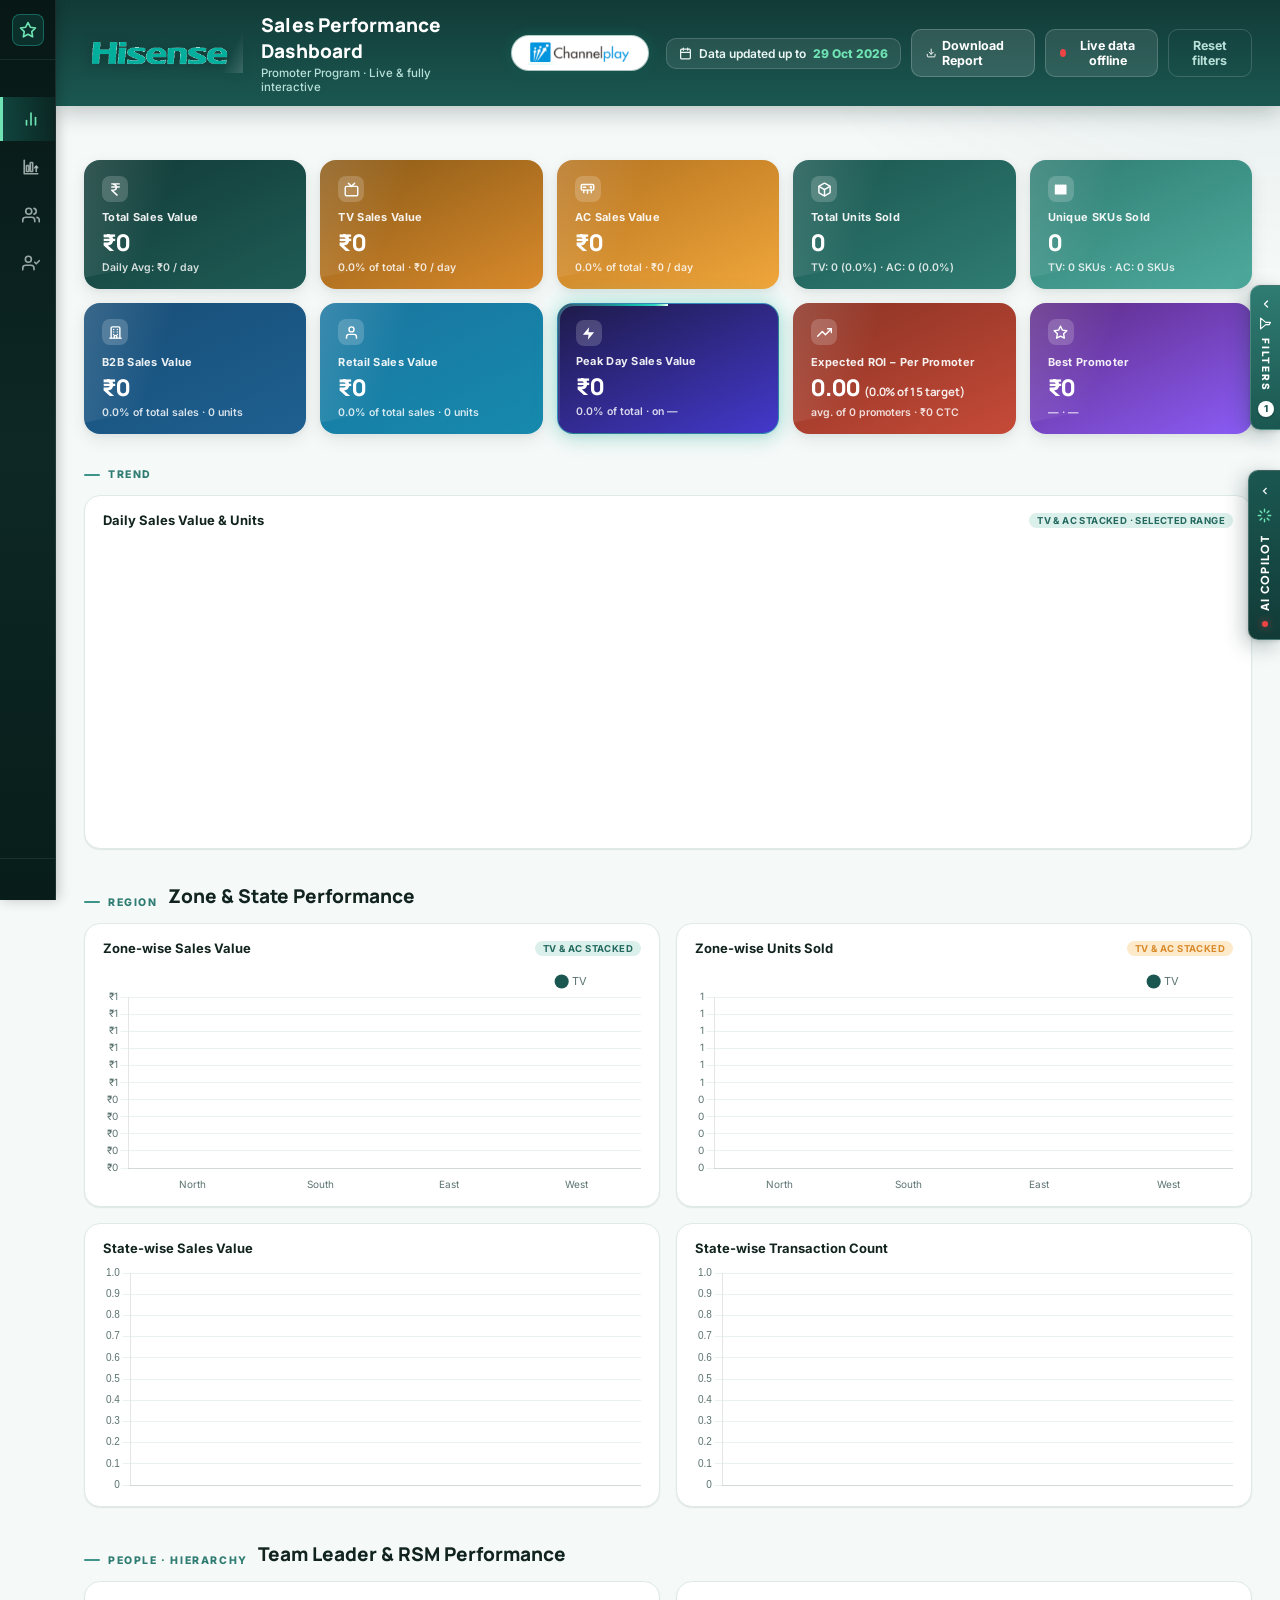
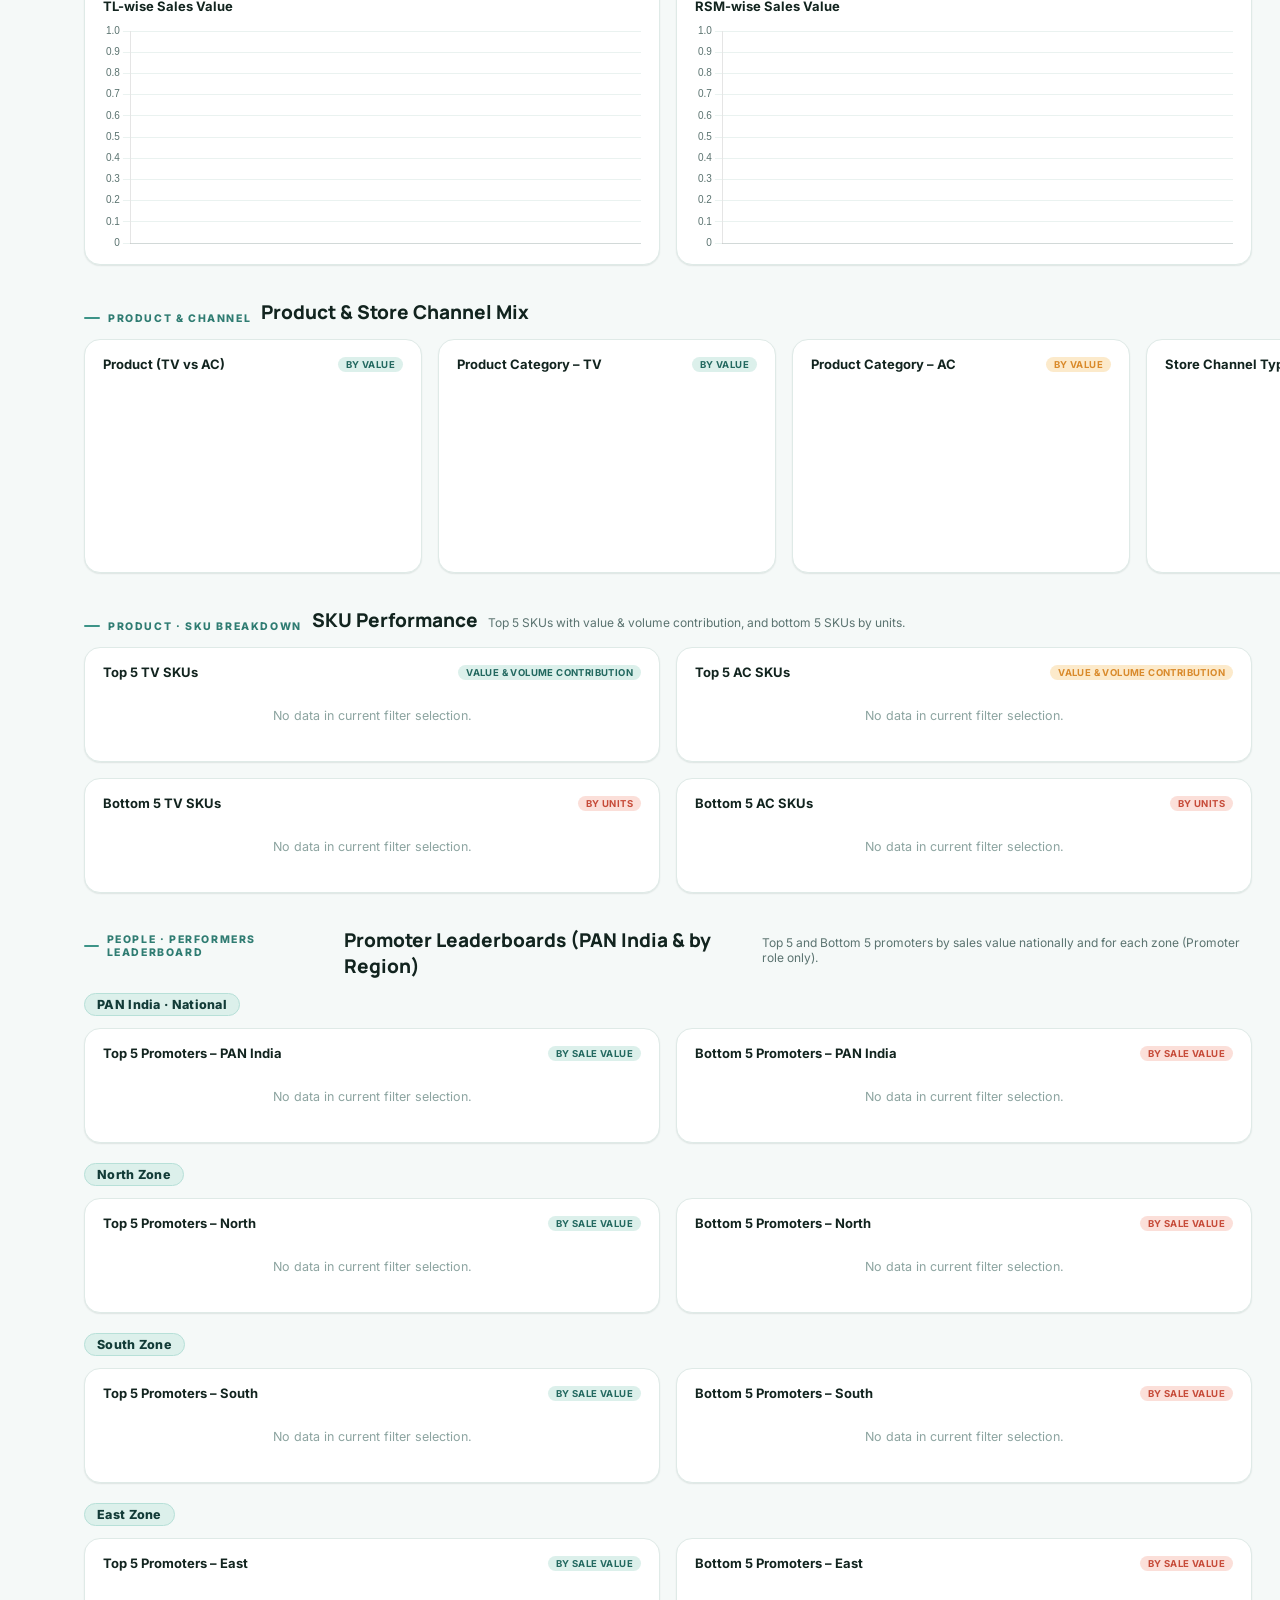
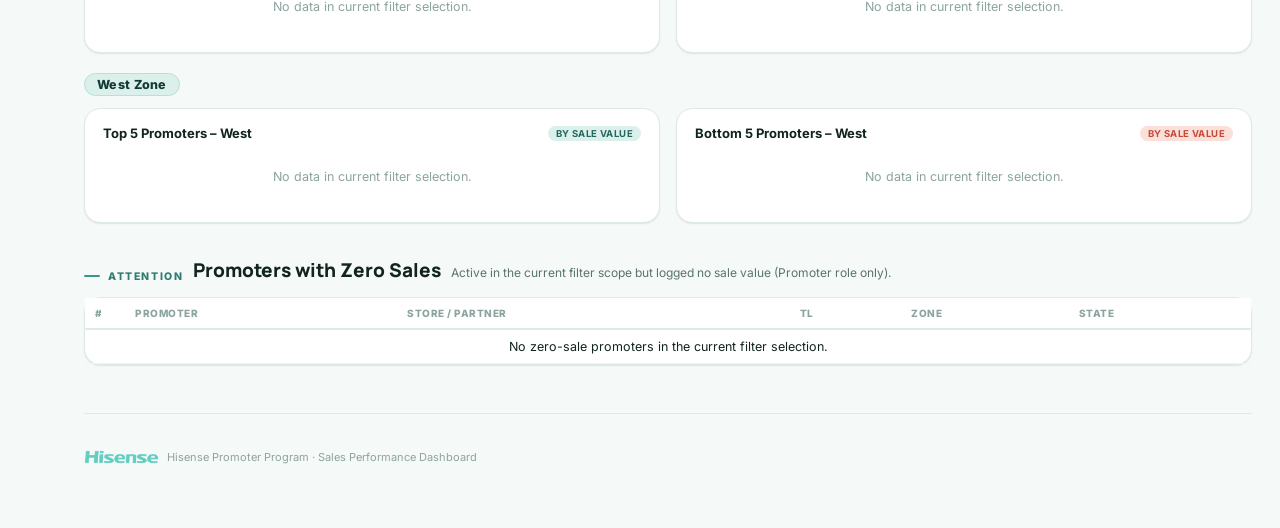
==== commit 2928b452: "fix(cache): add cache-busting query strings for master.css and ai-assistant.css" ====
--- a/index.html
+++ b/index.html
@@ -141,8 +141,8 @@
 var o=((a=s[17])==null?void 0:a[0])?Ob(e,e[_b(s[17][0].data)][0]):[];var l=vb(s[3][0].data);var c=0;l[1].forEach(function(r){var a=vb(r.data);var n=e[_b(a[2][0].data)][0];var i=db(n.meta[1][0].data);if(i!=6002)throw new Error("6001 unexpected reference to ".concat(i));var s=Ib(e,n);s.data.forEach(function(e,r){e.forEach(function(e,a){var n=Ra({r:c+r,c:a});var i=Sb(e,f,o);if(i)t[n]=i})});c+=s.nrows})}function Db(e,r){var t=vb(r.data);var a={"!ref":"A1"};var n=e[_b(t[2][0].data)];var i=db(n[0].meta[1][0].data);if(i!=6001)throw new Error("6000 unexpected reference to ".concat(i));Nb(e,n[0],a);return a}function Fb(e,r){var t;var a=vb(r.data);var n={name:((t=a[1])==null?void 0:t[0])?nb(a[1][0].data):"",sheets:[]};var i=gb(a[2],_b);i.forEach(function(r){e[r].forEach(function(r){var t=db(r.meta[1][0].data);if(t==6e3)n.sheets.push(Db(e,r))})});return n}function Pb(e,r){var t=Nw();var a=vb(r.data);var n=gb(a[1],_b);n.forEach(function(r){e[r].forEach(function(r){var a=db(r.meta[1][0].data);if(a==2){var n=Fb(e,r);n.sheets.forEach(function(e,r){Dw(t,e,r==0?n.name:n.name+"_"+r,true)})}})});if(t.SheetNames.length==0)throw new Error("Empty NUMBERS file");return t}function Lb(e){var r,t,a,n;var i={},s=[];e.FullPaths.forEach(function(e){if(e.match(/\.iwpv2/))throw new Error("Unsupported password protection")});e.FileIndex.forEach(function(e){if(!e.name.match(/\.iwa$/))return;var r;try{r=kb(e.content)}catch(t){return console.log("?? "+e.content.length+" "+(t.message||t))}var a;try{a=mb(r)}catch(t){return console.log("## "+(t.message||t))}a.forEach(function(e){i[e.id]=e.messages;s.push(e.id)})});if(!s.length)throw new Error("File has no messages");var f=((n=(a=(t=(r=i==null?void 0:i[1])==null?void 0:r[0])==null?void 0:t.meta)==null?void 0:a[1])==null?void 0:n[0].data)&&db(i[1][0].meta[1][0].data)==1&&i[1][0];if(!f)s.forEach(function(e){i[e].forEach(function(e){var r=db(e.meta[1][0].data)>>>0;if(r==1){if(!f)f=e;else throw new Error("Document has multiple roots")}})});if(!f)throw new Error("Cannot find Document root");return Pb(i,f)}function Mb(e,r,t){var a,n,i,s;if(!((a=e[6])==null?void 0:a[0])||!((n=e[7])==null?void 0:n[0]))throw"Mutation only works on post-BNC storages!";var f=((s=(i=e[8])==null?void 0:i[0])==null?void 0:s.data)&&db(e[8][0].data)>0||false;if(f)throw"Math only works with normal offsets";var o=0;var l=ab(e[7][0].data),c=0,h=[];var u=ab(e[4][0].data),d=0,v=[];for(var p=0;p<r.length;++p){if(r[p]==null){l.setUint16(p*2,65535,true);u.setUint16(p*2,65535);continue}l.setUint16(p*2,c,true);u.setUint16(p*2,d,true);var g,m;switch(typeof r[p]){case"string":g=Cb({t:"s",v:r[p]},t);m=yb({t:"s",v:r[p]},t);break;case"number":g=Cb({t:"n",v:r[p]},t);m=yb({t:"n",v:r[p]},t);break;case"boolean":g=Cb({t:"b",v:r[p]},t);m=yb({t:"b",v:r[p]},t);break;default:throw new Error("Unsupported value "+r[p]);}h.push(g);c+=g.length;v.push(m);d+=m.length;++o}e[2][0].data=ub(o);for(;p<e[7][0].data.length/2;++p){l.setUint16(p*2,65535,true);u.setUint16(p*2,65535,true)}e[6][0].data=fb(h);e[3][0].data=fb(v);return o}function Ub(e,r){if(!r||!r.numbers)throw new Error("Must pass a `numbers` option -- check the README");var t=e.Sheets[e.SheetNames[0]];if(e.SheetNames.length>1)console.error("The Numbers writer currently writes only the first table");var a=Ia(t["!ref"]);a.s.r=a.s.c=0;var n=false;if(a.e.c>9){n=true;a.e.c=9}if(a.e.r>49){n=true;a.e.r=49}if(n)console.error("The Numbers writer is currently limited to ".concat(Na(a)));var i=Aw(t,{range:a,header:1});var s=["~Sh33tJ5~"];i.forEach(function(e){return e.forEach(function(e){if(typeof e=="string")s.push(e)})});var f={};var o=[];var l=Ke.read(r.numbers,{type:"base64"});l.FileIndex.map(function(e,r){return[e,l.FullPaths[r]]}).forEach(function(e){var r=e[0],t=e[1];if(r.type!=2)return;if(!r.name.match(/\.iwa/))return;var a=r.content;var n=kb(a);var i=mb(n);i.forEach(function(e){o.push(e.id);f[e.id]={deps:[],location:t,type:db(e.messages[0].meta[1][0].data)}})});o.sort(function(e,r){return e-r});var c=o.filter(function(e){return e>1}).map(function(e){return[e,ub(e)]});l.FileIndex.map(function(e,r){return[e,l.FullPaths[r]]}).forEach(function(e){var r=e[0],t=e[1];if(!r.name.match(/\.iwa/))return;var a=mb(kb(r.content));a.forEach(function(e){e.messages.forEach(function(r){c.forEach(function(r){if(e.messages.some(function(e){return db(e.meta[1][0].data)!=11006&&sb(e.data,r[1])})){f[r[0]].deps.push(e.id)}})})})});function h(){for(var e=927262;e<2e6;++e)if(!f[e])return e;throw new Error("Too many messages")}var u=Ke.find(l,f[1].location);var d=mb(kb(u.content));var v;for(var p=0;p<d.length;++p){var g=d[p];if(g.id==1)v=g}var m=_b(vb(v.messages[0].data)[1][0].data);u=Ke.find(l,f[m].location);d=mb(kb(u.content));for(p=0;p<d.length;++p){g=d[p];if(g.id==m)v=g}m=_b(vb(v.messages[0].data)[2][0].data);u=Ke.find(l,f[m].location);d=mb(kb(u.content));for(p=0;p<d.length;++p){g=d[p];if(g.id==m)v=g}m=_b(vb(v.messages[0].data)[2][0].data);u=Ke.find(l,f[m].location);d=mb(kb(u.content));for(p=0;p<d.length;++p){g=d[p];if(g.id==m)v=g}var b=vb(v.messages[0].data);{b[6][0].data=ub(a.e.r+1);b[7][0].data=ub(a.e.c+1);var w=_b(b[46][0].data);var k=Ke.find(l,f[w].location);var T=mb(kb(k.content));{for(var A=0;A<T.length;++A){if(T[A].id==w)break}if(T[A].id!=w)throw"Bad ColumnRowUIDMapArchive";var E=vb(T[A].messages[0].data);E[1]=[];E[2]=[],E[3]=[];for(var C=0;C<=a.e.c;++C){var y=[];y[1]=y[2]=[{type:0,data:ub(C+420690)}];E[1].push({type:2,data:pb(y)});E[2].push({type:0,data:ub(C)});E[3].push({type:0,data:ub(C)})}E[4]=[];E[5]=[],E[6]=[];for(var S=0;S<=a.e.r;++S){y=[];y[1]=y[2]=[{type:0,data:ub(S+726270)}];E[4].push({type:2,data:pb(y)});E[5].push({type:0,data:ub(S)});E[6].push({type:0,data:ub(S)})}T[A].messages[0].data=pb(E)}k.content=Tb(bb(T));k.size=k.content.length;delete b[46];var _=vb(b[4][0].data);{_[7][0].data=ub(a.e.r+1);var x=vb(_[1][0].data);var O=_b(x[2][0].data);k=Ke.find(l,f[O].location);T=mb(kb(k.content));{if(T[0].id!=O)throw"Bad HeaderStorageBucket";var R=vb(T[0].messages[0].data);for(S=0;S<i.length;++S){var I=vb(R[2][0].data);I[1][0].data=ub(S);I[4][0].data=ub(i[S].length);R[2][S]={type:R[2][0].type,data:pb(I)}}T[0].messages[0].data=pb(R)}k.content=Tb(bb(T));k.size=k.content.length;var N=_b(_[2][0].data);k=Ke.find(l,f[N].location);T=mb(kb(k.content));{if(T[0].id!=N)throw"Bad HeaderStorageBucket";R=vb(T[0].messages[0].data);for(C=0;C<=a.e.c;++C){I=vb(R[2][0].data);I[1][0].data=ub(C);I[4][0].data=ub(a.e.r+1);R[2][C]={type:R[2][0].type,data:pb(I)}}T[0].messages[0].data=pb(R)}k.content=Tb(bb(T));k.size=k.content.length;var D=_b(_[4][0].data);(function(){var e=Ke.find(l,f[D].location);var r=mb(kb(e.content));var t;for(var a=0;a<r.length;++a){var n=r[a];if(n.id==D)t=n}var i=vb(t.messages[0].data);{i[3]=[];var o=[];s.forEach(function(e,r){o[1]=[{type:0,data:ub(r)}];o[2]=[{type:0,data:ub(1)}];o[3]=[{type:2,data:ib(e)}];i[3].push({type:2,data:pb(o)})})}t.messages[0].data=pb(i);var c=bb(r);var h=Tb(c);e.content=h;e.size=e.content.length})();var F=vb(_[3][0].data);{var P=F[1][0];delete F[2];var L=vb(P.data);{var M=_b(L[2][0].data);(function(){var e=Ke.find(l,f[M].location);var r=mb(kb(e.content));var t;for(var n=0;n<r.length;++n){var o=r[n];if(o.id==M)t=o}var c=vb(t.messages[0].data);{delete c[6];delete F[7];var h=new Uint8Array(c[5][0].data);c[5]=[];var u=0;for(var d=0;d<=a.e.r;++d){var v=vb(h);u+=Mb(v,i[d],s);v[1][0].data=ub(d);c[5].push({data:pb(v),type:2})}c[1]=[{type:0,data:ub(a.e.c+1)}];c[2]=[{type:0,data:ub(a.e.r+1)}];c[3]=[{type:0,data:ub(u)}];c[4]=[{type:0,data:ub(a.e.r+1)}]}t.messages[0].data=pb(c);var p=bb(r);var g=Tb(p);e.content=g;e.size=e.content.length})()}P.data=pb(L)}_[3][0].data=pb(F)}b[4][0].data=pb(_)}v.messages[0].data=pb(b);var U=bb(d);var B=Tb(U);u.content=B;u.size=u.content.length;return l}function Bb(e){return function r(t){for(var a=0;a!=e.length;++a){var n=e[a];if(t[n[0]]===undefined)t[n[0]]=n[1];if(n[2]==="n")t[n[0]]=Number(t[n[0]])}}}function Wb(e){Bb([["cellNF",false],["cellHTML",true],["cellFormula",true],["cellStyles",false],["cellText",true],["cellDates",false],["sheetStubs",false],["sheetRows",0,"n"],["bookDeps",false],["bookSheets",false],["bookProps",false],["bookFiles",false],["bookVBA",false],["password",""],["WTF",false]])(e)}function Hb(e){Bb([["cellDates",false],["bookSST",false],["bookType","xlsx"],["compression",false],["WTF",false]])(e)}function zb(e){if(qn.WS.indexOf(e)>-1)return"sheet";if(qn.CS&&e==qn.CS)return"chart";if(qn.DS&&e==qn.DS)return"dialog";if(qn.MS&&e==qn.MS)return"macro";return e&&e.length?e:"sheet"}function Vb(e,r){if(!e)return 0;try{e=r.map(function a(r){if(!r.id)r.id=r.strRelID;return[r.name,e["!id"][r.id].Target,zb(e["!id"][r.id].Type)]})}catch(t){return null}return!e||e.length===0?null:e}function Gb(e,r,t,a,n,i,s,f,o,l,c,h){try{i[a]=Qn(Rr(e,t,true),r);var u=Or(e,r);var d;switch(f){case"sheet":d=pg(u,r,n,o,i[a],l,c,h);break;case"chart":d=gg(u,r,n,o,i[a],l,c,h);if(!d||!d["!drawel"])break;var v=Lr(d["!drawel"].Target,r);var p=Zn(v);var g=th(Rr(e,v,true),Qn(Rr(e,p,true),v));var m=Lr(g,v);var b=Zn(m);d=Pp(Rr(e,m,true),m,o,Qn(Rr(e,b,true),m),l,d);break;case"macro":d=mg(u,r,n,o,i[a],l,c,h);break;case"dialog":d=bg(u,r,n,o,i[a],l,c,h);break;default:throw new Error("Unrecognized sheet type "+f);}s[a]=d;var w=[];if(i&&i[a])rr(i[a]).forEach(function(t){var n="";if(i[a][t].Type==qn.CMNT){n=Lr(i[a][t].Target,r);var s=Ag(Or(e,n,true),n,o);if(!s||!s.length)return;ih(d,s,false)}if(i[a][t].Type==qn.TCMNT){n=Lr(i[a][t].Target,r);w=w.concat(oh(Or(e,n,true),o))}});if(w&&w.length)ih(d,w,true,o.people||[])}catch(k){if(o.WTF)throw k}}function jb(e){return e.charAt(0)=="/"?e.slice(1):e}function Xb(e,r){ze();r=r||{};Wb(r);if(_r(e,"META-INF/manifest.xml"))return Zm(e,r);if(_r(e,"objectdata.xml"))return Zm(e,r);if(_r(e,"Index/Document.iwa")){if(typeof Uint8Array=="undefined")throw new Error("NUMBERS file parsing requires Uint8Array support");if(typeof Lb!="undefined"){if(e.FileIndex)return Lb(e);var t=Ke.utils.cfb_new();Nr(e).forEach(function(r){Dr(t,r,Ir(e,r))});return Lb(t)}throw new Error("Unsupported NUMBERS file")}if(!_r(e,"[Content_Types].xml")){if(_r(e,"index.xml.gz"))throw new Error("Unsupported NUMBERS 08 file");if(_r(e,"index.xml"))throw new Error("Unsupported NUMBERS 09 file");throw new Error("Unsupported ZIP file")}var a=Nr(e);var n=Kn(Rr(e,"[Content_Types].xml"));var i=false;var s,f;if(n.workbooks.length===0){f="xl/workbook.xml";if(Or(e,f,true))n.workbooks.push(f)}if(n.workbooks.length===0){f="xl/workbook.bin";if(!Or(e,f,true))throw new Error("Could not find workbook");n.workbooks.push(f);i=true}if(n.workbooks[0].slice(-3)=="bin")i=true;var o={};var l={};if(!r.bookSheets&&!r.bookProps){xd=[];if(n.sst)try{xd=Tg(Or(e,jb(n.sst)),n.sst,r)}catch(c){if(r.WTF)throw c}if(r.cellStyles&&n.themes.length)o=kg(Rr(e,n.themes[0].replace(/^\//,""),true)||"",n.themes[0],r);if(n.style)l=wg(Or(e,jb(n.style)),n.style,o,r)}n.links.map(function(t){try{var a=Qn(Rr(e,Zn(jb(t))),t);return Cg(Or(e,jb(t)),a,t,r)}catch(n){}});var h=vg(Or(e,jb(n.workbooks[0])),n.workbooks[0],r);var u={},d="";if(n.coreprops.length){d=Or(e,jb(n.coreprops[0]),true);if(d)u=hi(d);if(n.extprops.length!==0){d=Or(e,jb(n.extprops[0]),true);if(d)mi(d,u,r)}}var v={};if(!r.bookSheets||r.bookProps){if(n.custprops.length!==0){d=Rr(e,jb(n.custprops[0]),true);if(d)v=ki(d,r)}}var p={};if(r.bookSheets||r.bookProps){if(h.Sheets)s=h.Sheets.map(function I(e){return e.name});else if(u.Worksheets&&u.SheetNames.length>0)s=u.SheetNames;if(r.bookProps){p.Props=u;p.Custprops=v}if(r.bookSheets&&typeof s!=="undefined")p.SheetNames=s;if(r.bookSheets?p.SheetNames:r.bookProps)return p}s={};var g={};if(r.bookDeps&&n.calcchain)g=Eg(Or(e,jb(n.calcchain)),n.calcchain,r);var m=0;var b={};var w,k;{var T=h.Sheets;u.Worksheets=T.length;u.SheetNames=[];for(var A=0;A!=T.length;++A){u.SheetNames[A]=T[A].name}}var E=i?"bin":"xml";var C=n.workbooks[0].lastIndexOf("/");var y=(n.workbooks[0].slice(0,C+1)+"_rels/"+n.workbooks[0].slice(C+1)+".rels").replace(/^\//,"");if(!_r(e,y))y="xl/_rels/workbook."+E+".rels";var S=Qn(Rr(e,y,true),y.replace(/_rels.*/,"s5s"));if((n.metadata||[]).length>=1){r.xlmeta=yg(Or(e,jb(n.metadata[0])),n.metadata[0],r)}if((n.people||[]).length>=1){r.people=ch(Or(e,jb(n.people[0])),r)}if(S)S=Vb(S,h.Sheets);var _=Or(e,"xl/worksheets/sheet.xml",true)?1:0;e:for(m=0;m!=u.Worksheets;++m){var x="sheet";if(S&&S[m]){w="xl/"+S[m][1].replace(/[\/]?xl\//,"");if(!_r(e,w))w=S[m][1];if(!_r(e,w))w=y.replace(/_rels\/.*$/,"")+S[m][1];x=S[m][2]}else{w="xl/worksheets/sheet"+(m+1-_)+"."+E;w=w.replace(/sheet0\./,"sheet.")}k=w.replace(/^(.*)(\/)([^\/]*)$/,"$1/_rels/$3.rels");if(r&&r.sheets!=null)switch(typeof r.sheets){case"number":if(m!=r.sheets)continue e;break;case"string":if(u.SheetNames[m].toLowerCase()!=r.sheets.toLowerCase())continue e;break;default:if(Array.isArray&&Array.isArray(r.sheets)){var O=false;for(var R=0;R!=r.sheets.length;++R){if(typeof r.sheets[R]=="number"&&r.sheets[R]==m)O=1;if(typeof r.sheets[R]=="string"&&r.sheets[R].toLowerCase()==u.SheetNames[m].toLowerCase())O=1}if(!O)continue e};}Gb(e,w,k,u.SheetNames[m],m,b,s,x,r,h,o,l)}p={Directory:n,Workbook:h,Props:u,Custprops:v,Deps:g,Sheets:s,SheetNames:u.SheetNames,Strings:xd,Styles:l,Themes:o,SSF:br(X)};if(r&&r.bookFiles){if(e.files){p.keys=a;p.files=e.files}else{p.keys=[];p.files={};e.FullPaths.forEach(function(r,t){r=r.replace(/^Root Entry[\/]/,"");p.keys.push(r);p.files[r]=e.FileIndex[t]})}}if(r&&r.bookVBA){if(n.vba.length>0)p.vbaraw=Or(e,jb(n.vba[0]),true);else if(n.defaults&&n.defaults.bin===bh)p.vbaraw=Or(e,"xl/vbaProject.bin",true)}return p}function $b(e,r){var t=r||{};var a="Workbook",n=Ke.find(e,a);try{a="/!DataSpaces/Version";n=Ke.find(e,a);if(!n||!n.content)throw new Error("ECMA-376 Encrypted file missing "+a);Ko(n.content);a="/!DataSpaces/DataSpaceMap";n=Ke.find(e,a);if(!n||!n.content)throw new Error("ECMA-376 Encrypted file missing "+a);var i=qo(n.content);if(i.length!==1||i[0].comps.length!==1||i[0].comps[0].t!==0||i[0].name!=="StrongEncryptionDataSpace"||i[0].comps[0].v!=="EncryptedPackage")throw new Error("ECMA-376 Encrypted file bad "+a);a="/!DataSpaces/DataSpaceInfo/StrongEncryptionDataSpace";n=Ke.find(e,a);if(!n||!n.content)throw new Error("ECMA-376 Encrypted file missing "+a);var s=Zo(n.content);if(s.length!=1||s[0]!="StrongEncryptionTransform")throw new Error("ECMA-376 Encrypted file bad "+a);a="/!DataSpaces/TransformInfo/StrongEncryptionTransform/!Primary";n=Ke.find(e,a);if(!n||!n.content)throw new Error("ECMA-376 Encrypted file missing "+a);el(n.content)}catch(f){}a="/EncryptionInfo";n=Ke.find(e,a);if(!n||!n.content)throw new Error("ECMA-376 Encrypted file missing "+a);var o=al(n.content);a="/EncryptedPackage";n=Ke.find(e,a);if(!n||!n.content)throw new Error("ECMA-376 Encrypted file missing "+a);if(o[0]==4&&typeof decrypt_agile!=="undefined")return decrypt_agile(o[1],n.content,t.password||"",t);if(o[0]==2&&typeof decrypt_std76!=="undefined")return decrypt_std76(o[1],n.content,t.password||"",t);throw new Error("File is password-protected")}function Yb(e,r){if(r.bookType=="ods")return tb(e,r);if(r.bookType=="numbers")return Ub(e,r);if(r.bookType=="xlsb")return Kb(e,r);return Jb(e,r)}function Kb(e,r){ah=1024;if(e&&!e.SSF){e.SSF=br(X)}if(e&&e.SSF){ze();He(e.SSF);r.revssf=nr(e.SSF);r.revssf[e.SSF[65535]]=0;r.ssf=e.SSF}r.rels={};r.wbrels={};r.Strings=[];r.Strings.Count=0;r.Strings.Unique=0;if(Rd)r.revStrings=new Map;else{r.revStrings={};r.revStrings.foo=[];delete r.revStrings.foo}var t=r.bookType=="xlsb"?"bin":"xml";var a=Th.indexOf(r.bookType)>-1;var n=Yn();Hb(r=r||{});var i=Fr();var s="",f=0;r.cellXfs=[];Fd(r.cellXfs,{},{revssf:{General:0}});if(!e.Props)e.Props={};s="docProps/core.xml";Dr(i,s,di(e.Props,r));n.coreprops.push(s);ri(r.rels,2,s,qn.CORE_PROPS);s="docProps/app.xml";if(e.Props&&e.Props.SheetNames){}else if(!e.Workbook||!e.Workbook.Sheets)e.Props.SheetNames=e.SheetNames;else{var o=[];for(var l=0;l<e.SheetNames.length;++l)if((e.Workbook.Sheets[l]||{}).Hidden!=2)o.push(e.SheetNames[l]);e.Props.SheetNames=o}e.Props.Worksheets=e.Props.SheetNames.length;Dr(i,s,bi(e.Props,r));n.extprops.push(s);ri(r.rels,3,s,qn.EXT_PROPS);if(e.Custprops!==e.Props&&rr(e.Custprops||{}).length>0){s="docProps/custom.xml";Dr(i,s,Ti(e.Custprops,r));n.custprops.push(s);ri(r.rels,4,s,qn.CUST_PROPS)}for(f=1;f<=e.SheetNames.length;++f){var c={"!id":{}};var h=e.Sheets[e.SheetNames[f-1]];var u=(h||{})["!type"]||"sheet";switch(u){case"chart":;default:s="xl/worksheets/sheet"+f+"."+t;Dr(i,s,_g(f-1,s,r,e,c));n.sheets.push(s);ri(r.wbrels,-1,"worksheets/sheet"+f+"."+t,qn.WS[0]);}if(h){var d=h["!comments"];var v=false;var p="";if(d&&d.length>0){p="xl/comments"+f+"."+t;Dr(i,p,Ig(d,p,r));n.comments.push(p);ri(c,-1,"../comments"+f+"."+t,qn.CMNT);v=true}if(h["!legacy"]){if(v)Dr(i,"xl/drawings/vmlDrawing"+f+".vml",nh(f,h["!comments"]))}delete h["!comments"];delete h["!legacy"]}if(c["!id"].rId1)Dr(i,Zn(s),ei(c))}if(r.Strings!=null&&r.Strings.length>0){s="xl/sharedStrings."+t;Dr(i,s,Rg(r.Strings,s,r));n.strs.push(s);ri(r.wbrels,-1,"sharedStrings."+t,qn.SST)}s="xl/workbook."+t;Dr(i,s,Sg(e,s,r));n.workbooks.push(s);ri(r.rels,1,s,qn.WB);s="xl/theme/theme1.xml";Dr(i,s,Ic(e.Themes,r));n.themes.push(s);ri(r.wbrels,-1,"theme/theme1.xml",qn.THEME);s="xl/styles."+t;Dr(i,s,Og(e,s,r));n.styles.push(s);ri(r.wbrels,-1,"styles."+t,qn.STY);if(e.vbaraw&&a){s="xl/vbaProject.bin";Dr(i,s,e.vbaraw);n.vba.push(s);ri(r.wbrels,-1,"vbaProject.bin",qn.VBA)}s="xl/metadata."+t;Dr(i,s,Ng(s));n.metadata.push(s);ri(r.wbrels,-1,"metadata."+t,qn.XLMETA);Dr(i,"[Content_Types].xml",Jn(n,r));Dr(i,"_rels/.rels",ei(r.rels));Dr(i,"xl/_rels/workbook."+t+".rels",ei(r.wbrels));delete r.revssf;delete r.ssf;return i}function Jb(e,r){ah=1024;if(e&&!e.SSF){e.SSF=br(X)}if(e&&e.SSF){ze();He(e.SSF);r.revssf=nr(e.SSF);r.revssf[e.SSF[65535]]=0;r.ssf=e.SSF}r.rels={};r.wbrels={};r.Strings=[];r.Strings.Count=0;r.Strings.Unique=0;if(Rd)r.revStrings=new Map;else{r.revStrings={};r.revStrings.foo=[];delete r.revStrings.foo}var t="xml";var a=Th.indexOf(r.bookType)>-1;var n=Yn();Hb(r=r||{});var i=Fr();var s="",f=0;r.cellXfs=[];Fd(r.cellXfs,{},{revssf:{General:0}});if(!e.Props)e.Props={};s="docProps/core.xml";Dr(i,s,di(e.Props,r));n.coreprops.push(s);ri(r.rels,2,s,qn.CORE_PROPS);s="docProps/app.xml";if(e.Props&&e.Props.SheetNames){}else if(!e.Workbook||!e.Workbook.Sheets)e.Props.SheetNames=e.SheetNames;else{var o=[];for(var l=0;l<e.SheetNames.length;++l)if((e.Workbook.Sheets[l]||{}).Hidden!=2)o.push(e.SheetNames[l]);e.Props.SheetNames=o}e.Props.Worksheets=e.Props.SheetNames.length;Dr(i,s,bi(e.Props,r));n.extprops.push(s);ri(r.rels,3,s,qn.EXT_PROPS);if(e.Custprops!==e.Props&&rr(e.Custprops||{}).length>0){s="docProps/custom.xml";Dr(i,s,Ti(e.Custprops,r));n.custprops.push(s);ri(r.rels,4,s,qn.CUST_PROPS)}var c=["SheetJ5"];r.tcid=0;for(f=1;f<=e.SheetNames.length;++f){var h={"!id":{}};var u=e.Sheets[e.SheetNames[f-1]];var d=(u||{})["!type"]||"sheet";switch(d){case"chart":;default:s="xl/worksheets/sheet"+f+"."+t;Dr(i,s,pv(f-1,r,e,h));n.sheets.push(s);ri(r.wbrels,-1,"worksheets/sheet"+f+"."+t,qn.WS[0]);}if(u){var v=u["!comments"];var p=false;var g="";if(v&&v.length>0){var m=false;v.forEach(function(e){e[1].forEach(function(e){if(e.T==true)m=true})});if(m){g="xl/threadedComments/threadedComment"+f+"."+t;Dr(i,g,lh(v,c,r));n.threadedcomments.push(g);ri(h,-1,"../threadedComments/threadedComment"+f+"."+t,qn.TCMNT)}g="xl/comments"+f+"."+t;Dr(i,g,fh(v,r));n.comments.push(g);ri(h,-1,"../comments"+f+"."+t,qn.CMNT);p=true}if(u["!legacy"]){if(p)Dr(i,"xl/drawings/vmlDrawing"+f+".vml",nh(f,u["!comments"]))}delete u["!comments"];delete u["!legacy"]}if(h["!id"].rId1)Dr(i,Zn(s),ei(h))}if(r.Strings!=null&&r.Strings.length>0){s="xl/sharedStrings."+t;Dr(i,s,Ho(r.Strings,r));n.strs.push(s);ri(r.wbrels,-1,"sharedStrings."+t,qn.SST)}s="xl/workbook."+t;Dr(i,s,rg(e,r));n.workbooks.push(s);ri(r.rels,1,s,qn.WB);s="xl/theme/theme1.xml";Dr(i,s,Ic(e.Themes,r));n.themes.push(s);ri(r.wbrels,-1,"theme/theme1.xml",qn.THEME);s="xl/styles."+t;Dr(i,s,$l(e,r));n.styles.push(s);ri(r.wbrels,-1,"styles."+t,qn.STY);if(e.vbaraw&&a){s="xl/vbaProject.bin";Dr(i,s,e.vbaraw);n.vba.push(s);ri(r.wbrels,-1,"vbaProject.bin",qn.VBA)}s="xl/metadata."+t;Dr(i,s,Jc());n.metadata.push(s);ri(r.wbrels,-1,"metadata."+t,qn.XLMETA);if(c.length>1){s="xl/persons/person.xml";Dr(i,s,hh(c,r));n.people.push(s);ri(r.wbrels,-1,"persons/person.xml",qn.PEOPLE)}Dr(i,"[Content_Types].xml",Jn(n,r));Dr(i,"_rels/.rels",ei(r.rels));Dr(i,"xl/_rels/workbook."+t+".rels",ei(r.wbrels));delete r.revssf;delete r.ssf;return i}function qb(e,r){var t="";switch((r||{}).type||"base64"){case"buffer":return[e[0],e[1],e[2],e[3],e[4],e[5],e[6],e[7]];case"base64":t=k(e.slice(0,12));break;case"binary":t=e;break;case"array":return[e[0],e[1],e[2],e[3],e[4],e[5],e[6],e[7]];default:throw new Error("Unrecognized type "+(r&&r.type||"undefined"));}return[t.charCodeAt(0),t.charCodeAt(1),t.charCodeAt(2),t.charCodeAt(3),t.charCodeAt(4),t.charCodeAt(5),t.charCodeAt(6),t.charCodeAt(7)]}function Zb(e,r){if(Ke.find(e,"EncryptedPackage"))return $b(e,r);return vm(e,r)}function Qb(e,r){var t,a=e;var n=r||{};if(!n.type)n.type=T&&Buffer.isBuffer(e)?"buffer":"base64";t=Pr(a,n);return Xb(t,n)}function ew(e,r){var t=0;e:while(t<e.length)switch(e.charCodeAt(t)){case 10:;case 13:;case 32:++t;break;case 60:return jg(e.slice(t),r);default:break e;}return So.to_workbook(e,r)}function rw(e,r){var t="",a=qb(e,r);switch(r.type){case"base64":t=k(e);break;case"binary":t=e;break;case"buffer":t=e.toString("binary");break;case"array":t=mr(e);break;default:throw new Error("Unrecognized type "+r.type);}if(a[0]==239&&a[1]==187&&a[2]==191)t=lt(t);r.type="binary";return ew(t,r)}function tw(e,r){var t=e;if(r.type=="base64")t=k(t);t=a.utils.decode(1200,t.slice(2),"str");r.type="binary";return ew(t,r)}function aw(e){return!e.match(/[^\x00-\x7F]/)?e:ct(e)}function nw(e,r,t,a){if(a){t.type="string";return So.to_workbook(e,t)}return So.to_workbook(r,t)}function iw(e,r){l();var t=r||{};if(typeof ArrayBuffer!=="undefined"&&e instanceof ArrayBuffer)return iw(new Uint8Array(e),(t=br(t),t.type="array",t));if(typeof Uint8Array!=="undefined"&&e instanceof Uint8Array&&!t.type)t.type=typeof Deno!=="undefined"?"buffer":"array";var a=e,n=[0,0,0,0],i=false;if(t.cellStyles){t.cellNF=true;t.sheetStubs=true}Od={};if(t.dateNF)Od.dateNF=t.dateNF;if(!t.type)t.type=T&&Buffer.isBuffer(e)?"buffer":"base64";if(t.type=="file"){t.type=T?"buffer":"binary";a=er(e);if(typeof Uint8Array!=="undefined"&&!T)t.type="array"}if(t.type=="string"){i=true;t.type="binary";t.codepage=65001;a=aw(e)}if(t.type=="array"&&typeof Uint8Array!=="undefined"&&e instanceof Uint8Array&&typeof ArrayBuffer!=="undefined"){var s=new ArrayBuffer(3),f=new Uint8Array(s);f.foo="bar";if(!f.foo){t=br(t);t.type="array";return iw(O(a),t)}}switch((n=qb(a,t))[0]){case 208:if(n[1]===207&&n[2]===17&&n[3]===224&&n[4]===161&&n[5]===177&&n[6]===26&&n[7]===225)return Zb(Ke.read(a,t),t);break;case 9:if(n[1]<=8)return vm(a,t);break;case 60:return jg(a,t);case 73:if(n[1]===73&&n[2]===42&&n[3]===0)throw new Error("TIFF Image File is not a spreadsheet");if(n[1]===68)return _o(a,t);break;case 84:if(n[1]===65&&n[2]===66&&n[3]===76)return Co.to_workbook(a,t);break;case 80:return n[1]===75&&n[2]<9&&n[3]<9?Qb(a,t):nw(e,a,t,i);case 239:return n[3]===60?jg(a,t):nw(e,a,t,i);case 255:if(n[1]===254){return tw(a,t)}else if(n[1]===0&&n[2]===2&&n[3]===0)return xo.to_workbook(a,t);break;case 0:if(n[1]===0){if(n[2]>=2&&n[3]===0)return xo.to_workbook(a,t);if(n[2]===0&&(n[3]===8||n[3]===9))return xo.to_workbook(a,t)}break;case 3:;case 131:;case 139:;case 140:return Ao.to_workbook(a,t);case 123:if(n[1]===92&&n[2]===114&&n[3]===116)return gl.to_workbook(a,t);break;case 10:;case 13:;case 32:return rw(a,t);case 137:if(n[1]===80&&n[2]===78&&n[3]===71)throw new Error("PNG Image File is not a spreadsheet");break;}if(To.indexOf(n[0])>-1&&n[2]<=12&&n[3]<=31)return Ao.to_workbook(a,t);return nw(e,a,t,i)}function sw(e,r){var t=r||{};t.type="file";return iw(e,t)}function fw(e,r){switch(r.type){case"base64":;case"binary":break;case"buffer":;case"array":r.type="";break;case"file":return Qe(r.file,Ke.write(e,{type:T?"buffer":""}));case"string":throw new Error("'string' output type invalid for '"+r.bookType+"' files");default:throw new Error("Unrecognized type "+r.type);}return Ke.write(e,r)}function ow(e,r){var t=br(r||{});var a=Yb(e,t);return cw(a,t)}function lw(e,r){var t=br(r||{});var a=Jb(e,t);return cw(a,t)}function cw(e,r){var t={};var a=T?"nodebuffer":typeof Uint8Array!=="undefined"?"array":"string";if(r.compression)t.compression="DEFLATE";if(r.password)t.type=a;else switch(r.type){case"base64":t.type="base64";break;case"binary":t.type="string";break;case"string":throw new Error("'string' output type invalid for '"+r.bookType+"' files");case"buffer":;case"file":t.type=a;break;default:throw new Error("Unrecognized type "+r.type);}var n=e.FullPaths?Ke.write(e,{fileType:"zip",type:{nodebuffer:"buffer",string:"binary"}[t.type]||t.type,compression:!!r.compression}):e.generate(t);if(typeof Deno!=="undefined"){if(typeof n=="string"){if(r.type=="binary"||r.type=="base64")return n;n=new Uint8Array(S(n))}}if(r.password&&typeof encrypt_agile!=="undefined")return fw(encrypt_agile(n,r.password),r);if(r.type==="file")return Qe(r.file,n);return r.type=="string"?lt(n):n}function hw(e,r){var t=r||{};var a=pm(e,t);return fw(a,t)}function uw(e,r,t){if(!t)t="";var a=t+e;switch(r.type){case"base64":return w(ct(a));case"binary":return ct(a);case"string":return e;case"file":return Qe(r.file,a,"utf8");case"buffer":{if(T)return A(a,"utf8");else if(typeof TextEncoder!=="undefined")return(new TextEncoder).encode(a);else return uw(a,{type:"binary"}).split("").map(function(e){return e.charCodeAt(0)})};}throw new Error("Unrecognized type "+r.type)}function dw(e,r){switch(r.type){case"base64":return w(e);case"binary":return e;case"string":return e;case"file":return Qe(r.file,e,"binary");case"buffer":{if(T)return A(e,"binary");else return e.split("").map(function(e){return e.charCodeAt(0)})};}throw new Error("Unrecognized type "+r.type)}function vw(e,r){switch(r.type){case"string":;case"base64":;case"binary":var t="";for(var a=0;a<e.length;++a)t+=String.fromCharCode(e[a]);return r.type=="base64"?w(t):r.type=="string"?lt(t):t;case"file":return Qe(r.file,e);case"buffer":return e;default:throw new Error("Unrecognized type "+r.type);}}function pw(e,r){l();Zp(e);var t=br(r||{});if(t.cellStyles){t.cellNF=true;t.sheetStubs=true}if(t.type=="array"){t.type="binary";var a=pw(e,t);t.type="array";return S(a)}return lw(e,t)}function gw(e,r){l();Zp(e);var t=br(r||{});if(t.cellStyles){t.cellNF=true;t.sheetStubs=true}if(t.type=="array"){t.type="binary";var a=gw(e,t);t.type="array";return S(a)}var n=0;if(t.sheet){if(typeof t.sheet=="number")n=t.sheet;else n=e.SheetNames.indexOf(t.sheet);if(!e.SheetNames[n])throw new Error("Sheet not found: "+t.sheet+" : "+typeof t.sheet)}switch(t.bookType||"xlsb"){case"xml":;case"xlml":return uw(nm(e,t),t);case"slk":;case"sylk":return uw(Eo.from_sheet(e.Sheets[e.SheetNames[n]],t),t);case"htm":;case"html":return uw(Vm(e.Sheets[e.SheetNames[n]],t),t);case"txt":return dw(Sw(e.Sheets[e.SheetNames[n]],t),t);case"csv":return uw(yw(e.Sheets[e.SheetNames[n]],t),t,"\ufeff");case"dif":return uw(Co.from_sheet(e.Sheets[e.SheetNames[n]],t),t);case"dbf":return vw(Ao.from_sheet(e.Sheets[e.SheetNames[n]],t),t);case"prn":return uw(So.from_sheet(e.Sheets[e.SheetNames[n]],t),t);case"rtf":return uw(gl.from_sheet(e.Sheets[e.SheetNames[n]],t),t);case"eth":return uw(yo.from_sheet(e.Sheets[e.SheetNames[n]],t),t);case"fods":return uw(tb(e,t),t);case"wk1":return vw(xo.sheet_to_wk1(e.Sheets[e.SheetNames[n]],t),t);case"wk3":return vw(xo.book_to_wk3(e,t),t);case"biff2":if(!t.biff)t.biff=2;case"biff3":if(!t.biff)t.biff=3;case"biff4":if(!t.biff)t.biff=4;return vw(Lm(e,t),t);case"biff5":if(!t.biff)t.biff=5;case"biff8":;case"xla":;case"xls":if(!t.biff)t.biff=8;return hw(e,t);case"xlsx":;case"xlsm":;case"xlam":;case"xlsb":;case"numbers":;case"ods":return ow(e,t);default:throw new Error("Unrecognized bookType |"+t.bookType+"|");}}function mw(e){if(e.bookType)return;var r={xls:"biff8",htm:"html",slk:"sylk",socialcalc:"eth",Sh33tJS:"WTF"};var t=e.file.slice(e.file.lastIndexOf(".")).toLowerCase();if(t.match(/^\.[a-z]+$/))e.bookType=t.slice(1);e.bookType=r[e.bookType]||e.bookType}function bw(e,r,t){var a=t||{};a.type="file";a.file=r;mw(a);return gw(e,a)}function ww(e,r,t){var a=t||{};a.type="file";a.file=r;mw(a);return pw(e,a)}function kw(e,r,t,a){var n=t||{};n.type="file";n.file=e;mw(n);n.type="buffer";var i=a;if(!(i instanceof Function))i=t;return Je.writeFile(e,gw(r,n),i)}function Tw(e,r,t,a,n,i,s,f){var o=Ta(t);var l=f.defval,c=f.raw||!Object.prototype.hasOwnProperty.call(f,"raw");var h=true;var u=n===1?[]:{};if(n!==1){if(Object.defineProperty)try{Object.defineProperty(u,"__rowNum__",{value:t,enumerable:false})}catch(d){u.__rowNum__=t}else u.__rowNum__=t}if(!s||e[t])for(var v=r.s.c;v<=r.e.c;++v){var p=s?e[t][v]:e[a[v]+o];if(p===undefined||p.t===undefined){if(l===undefined)continue;if(i[v]!=null){u[i[v]]=l}continue}var g=p.v;switch(p.t){case"z":if(g==null)break;continue;case"e":g=g==0?null:void 0;break;case"s":;case"d":;case"b":;case"n":break;default:throw new Error("unrecognized type "+p.t);}if(i[v]!=null){if(g==null){if(p.t=="e"&&g===null)u[i[v]]=null;else if(l!==undefined)u[i[v]]=l;else if(c&&g===null)u[i[v]]=null;else continue}else{u[i[v]]=c&&(p.t!=="n"||p.t==="n"&&f.rawNumbers!==false)?g:Pa(p,g,f)}if(g!=null)h=false}}return{row:u,isempty:h}}function Aw(e,r){if(e==null||e["!ref"]==null)return[];var t={t:"n",v:0},a=0,n=1,i=[],s=0,f="";var o={s:{r:0,c:0},e:{r:0,c:0}};var l=r||{};var c=l.range!=null?l.range:e["!ref"];if(l.header===1)a=1;else if(l.header==="A")a=2;else if(Array.isArray(l.header))a=3;else if(l.header==null)a=0;switch(typeof c){case"string":o=Da(c);break;case"number":o=Da(e["!ref"]);o.s.r=c;break;default:o=c;}if(a>0)n=0;var h=Ta(o.s.r);var u=[];var d=[];var v=0,p=0;var g=Array.isArray(e);var m=o.s.r,b=0;var w={};if(g&&!e[m])e[m]=[];var k=l.skipHidden&&e["!cols"]||[];var T=l.skipHidden&&e["!rows"]||[];for(b=o.s.c;b<=o.e.c;++b){if((k[b]||{}).hidden)continue;u[b]=ya(b);t=g?e[m][b]:e[u[b]+h];switch(a){case 1:i[b]=b-o.s.c;break;case 2:i[b]=u[b];break;case 3:i[b]=l.header[b-o.s.c];break;default:if(t==null)t={w:"__EMPTY",t:"s"};f=s=Pa(t,null,l);p=w[s]||0;if(!p)w[s]=1;else{do{f=s+"_"+p++}while(w[f]);w[s]=p;w[f]=1}i[b]=f;}}for(m=o.s.r+n;m<=o.e.r;++m){if((T[m]||{}).hidden)continue;var A=Tw(e,o,m,u,a,i,g,l);if(A.isempty===false||(a===1?l.blankrows!==false:!!l.blankrows))d[v++]=A.row}d.length=v;return d}var Ew=/"/g;function Cw(e,r,t,a,n,i,s,f){var o=true;var l=[],c="",h=Ta(t);for(var u=r.s.c;u<=r.e.c;++u){if(!a[u])continue;var d=f.dense?(e[t]||[])[u]:e[a[u]+h];if(d==null)c="";else if(d.v!=null){o=false;c=""+(f.rawNumbers&&d.t=="n"?d.v:Pa(d,null,f));for(var v=0,p=0;v!==c.length;++v)if((p=c.charCodeAt(v))===n||p===i||p===34||f.forceQuotes){c='"'+c.replace(Ew,'""')+'"';break}if(c=="ID")c='"ID"'}else if(d.f!=null&&!d.F){o=false;c="="+d.f;if(c.indexOf(",")>=0)c='"'+c.replace(Ew,'""')+'"'}else c="";l.push(c)}if(f.blankrows===false&&o)return null;return l.join(s)}function yw(e,r){var t=[];var a=r==null?{}:r;if(e==null||e["!ref"]==null)return"";var n=Da(e["!ref"]);var i=a.FS!==undefined?a.FS:",",s=i.charCodeAt(0);var f=a.RS!==undefined?a.RS:"\n",o=f.charCodeAt(0);var l=new RegExp((i=="|"?"\\|":i)+"+$");var c="",h=[];a.dense=Array.isArray(e);var u=a.skipHidden&&e["!cols"]||[];var d=a.skipHidden&&e["!rows"]||[];for(var v=n.s.c;v<=n.e.c;++v)if(!(u[v]||{}).hidden)h[v]=ya(v);var p=0;for(var g=n.s.r;g<=n.e.r;++g){if((d[g]||{}).hidden)continue;c=Cw(e,n,g,h,s,o,i,a);if(c==null){continue}if(a.strip)c=c.replace(l,"");if(c||a.blankrows!==false)t.push((p++?f:"")+c)}delete a.dense;return t.join("")}function Sw(e,r){if(!r)r={};r.FS="\t";r.RS="\n";var t=yw(e,r);if(typeof a=="undefined"||r.type=="string")return t;var n=a.utils.encode(1200,t,"str");return String.fromCharCode(255)+String.fromCharCode(254)+n}function _w(e){var r="",t,a="";if(e==null||e["!ref"]==null)return[];var n=Da(e["!ref"]),i="",s=[],f;
 var o=[];var l=Array.isArray(e);for(f=n.s.c;f<=n.e.c;++f)s[f]=ya(f);for(var c=n.s.r;c<=n.e.r;++c){i=Ta(c);for(f=n.s.c;f<=n.e.c;++f){r=s[f]+i;t=l?(e[c]||[])[f]:e[r];a="";if(t===undefined)continue;else if(t.F!=null){r=t.F;if(!t.f)continue;a=t.f;if(r.indexOf(":")==-1)r=r+":"+r}if(t.f!=null)a=t.f;else if(t.t=="z")continue;else if(t.t=="n"&&t.v!=null)a=""+t.v;else if(t.t=="b")a=t.v?"TRUE":"FALSE";else if(t.w!==undefined)a="'"+t.w;else if(t.v===undefined)continue;else if(t.t=="s")a="'"+t.v;else a=""+t.v;o[o.length]=r+"="+a}}return o}function xw(e,r,t){var a=t||{};var n=+!a.skipHeader;var i=e||{};var s=0,f=0;if(i&&a.origin!=null){if(typeof a.origin=="number")s=a.origin;else{var o=typeof a.origin=="string"?Oa(a.origin):a.origin;s=o.r;f=o.c}}var l;var c={s:{c:0,r:0},e:{c:f,r:s+r.length-1+n}};if(i["!ref"]){var h=Da(i["!ref"]);c.e.c=Math.max(c.e.c,h.e.c);c.e.r=Math.max(c.e.r,h.e.r);if(s==-1){s=h.e.r+1;c.e.r=s+r.length-1+n}}else{if(s==-1){s=0;c.e.r=r.length-1+n}}var u=a.header||[],d=0;r.forEach(function(e,r){rr(e).forEach(function(t){if((d=u.indexOf(t))==-1)u[d=u.length]=t;var o=e[t];var c="z";var h="";var v=Ra({c:f+d,r:s+r+n});l=Rw(i,v);if(o&&typeof o==="object"&&!(o instanceof Date)){i[v]=o}else{if(typeof o=="number")c="n";else if(typeof o=="boolean")c="b";else if(typeof o=="string")c="s";else if(o instanceof Date){c="d";if(!a.cellDates){c="n";o=fr(o)}h=a.dateNF||X[14]}else if(o===null&&a.nullError){c="e";o=0}if(!l)i[v]=l={t:c,v:o};else{l.t=c;l.v=o;delete l.w;delete l.R;if(h)l.z=h}if(h)l.z=h}})});c.e.c=Math.max(c.e.c,f+u.length-1);var v=Ta(s);if(n)for(d=0;d<u.length;++d)i[ya(d+f)+v]={t:"s",v:u[d]};i["!ref"]=Na(c);return i}function Ow(e,r){return xw(null,e,r)}function Rw(e,r,t){if(typeof r=="string"){if(Array.isArray(e)){var a=Oa(r);if(!e[a.r])e[a.r]=[];return e[a.r][a.c]||(e[a.r][a.c]={t:"z"})}return e[r]||(e[r]={t:"z"})}if(typeof r!="number")return Rw(e,Ra(r));return Rw(e,Ra({r:r,c:t||0}))}function Iw(e,r){if(typeof r=="number"){if(r>=0&&e.SheetNames.length>r)return r;throw new Error("Cannot find sheet # "+r)}else if(typeof r=="string"){var t=e.SheetNames.indexOf(r);if(t>-1)return t;throw new Error("Cannot find sheet name |"+r+"|")}else throw new Error("Cannot find sheet |"+r+"|")}function Nw(){return{SheetNames:[],Sheets:{}}}function Dw(e,r,t,a){var n=1;if(!t)for(;n<=65535;++n,t=undefined)if(e.SheetNames.indexOf(t="Sheet"+n)==-1)break;if(!t||e.SheetNames.length>=65535)throw new Error("Too many worksheets");if(a&&e.SheetNames.indexOf(t)>=0){var i=t.match(/(^.*?)(\d+)$/);n=i&&+i[2]||0;var s=i&&i[1]||t;for(++n;n<=65535;++n)if(e.SheetNames.indexOf(t=s+n)==-1)break}Jp(t);if(e.SheetNames.indexOf(t)>=0)throw new Error("Worksheet with name |"+t+"| already exists!");e.SheetNames.push(t);e.Sheets[t]=r;return t}function Fw(e,r,t){if(!e.Workbook)e.Workbook={};if(!e.Workbook.Sheets)e.Workbook.Sheets=[];var a=Iw(e,r);if(!e.Workbook.Sheets[a])e.Workbook.Sheets[a]={};switch(t){case 0:;case 1:;case 2:break;default:throw new Error("Bad sheet visibility setting "+t);}e.Workbook.Sheets[a].Hidden=t}function Pw(e,r){e.z=r;return e}function Lw(e,r,t){if(!r){delete e.l}else{e.l={Target:r};if(t)e.l.Tooltip=t}return e}function Mw(e,r,t){return Lw(e,"#"+r,t)}function Uw(e,r,t){if(!e.c)e.c=[];e.c.push({t:r,a:t||"SheetJS"})}function Bw(e,r,t,a){var n=typeof r!="string"?r:Da(r);var i=typeof r=="string"?r:Na(r);for(var s=n.s.r;s<=n.e.r;++s)for(var f=n.s.c;f<=n.e.c;++f){var o=Rw(e,s,f);o.t="n";o.F=i;delete o.v;if(s==n.s.r&&f==n.s.c){o.f=t;if(a)o.D=true}}return e}var Ww={encode_col:ya,encode_row:Ta,encode_cell:Ra,encode_range:Na,decode_col:Ca,decode_row:ka,split_cell:xa,decode_cell:Oa,decode_range:Ia,format_cell:Pa,sheet_add_aoa:Ma,sheet_add_json:xw,sheet_add_dom:Gm,aoa_to_sheet:Ua,json_to_sheet:Ow,table_to_sheet:jm,table_to_book:Xm,sheet_to_csv:yw,sheet_to_txt:Sw,sheet_to_json:Aw,sheet_to_html:Vm,sheet_to_formulae:_w,sheet_to_row_object_array:Aw,sheet_get_cell:Rw,book_new:Nw,book_append_sheet:Dw,book_set_sheet_visibility:Fw,cell_set_number_format:Pw,cell_set_hyperlink:Lw,cell_set_internal_link:Mw,cell_add_comment:Uw,sheet_set_array_formula:Bw,consts:{SHEET_VISIBLE:0,SHEET_HIDDEN:1,SHEET_VERY_HIDDEN:2}};var Hw;function zw(e){Hw=e}function Vw(e,r){var t=Hw();var a=r==null?{}:r;if(e==null||e["!ref"]==null){t.push(null);return t}var n=Da(e["!ref"]);var i=a.FS!==undefined?a.FS:",",s=i.charCodeAt(0);var f=a.RS!==undefined?a.RS:"\n",o=f.charCodeAt(0);var l=new RegExp((i=="|"?"\\|":i)+"+$");var c="",h=[];a.dense=Array.isArray(e);var u=a.skipHidden&&e["!cols"]||[];var d=a.skipHidden&&e["!rows"]||[];for(var v=n.s.c;v<=n.e.c;++v)if(!(u[v]||{}).hidden)h[v]=ya(v);var p=n.s.r;var g=false,m=0;t._read=function(){if(!g){g=true;return t.push("\ufeff")}while(p<=n.e.r){++p;if((d[p-1]||{}).hidden)continue;c=Cw(e,n,p-1,h,s,o,i,a);if(c!=null){if(a.strip)c=c.replace(l,"");if(c||a.blankrows!==false)return t.push((m++?f:"")+c)}}return t.push(null)};return t}function Gw(e,r){var t=Hw();var a=r||{};var n=a.header!=null?a.header:Bm;var i=a.footer!=null?a.footer:Wm;t.push(n);var s=Ia(e["!ref"]);a.dense=Array.isArray(e);t.push(zm(e,s,a));var f=s.s.r;var o=false;t._read=function(){if(f>s.e.r){if(!o){o=true;t.push("</table>"+i)}return t.push(null)}while(f<=s.e.r){t.push(Um(e,s,f,a));++f;break}};return t}function jw(e,r){var t=Hw({objectMode:true});if(e==null||e["!ref"]==null){t.push(null);return t}var a={t:"n",v:0},n=0,i=1,s=[],f=0,o="";var l={s:{r:0,c:0},e:{r:0,c:0}};var c=r||{};var h=c.range!=null?c.range:e["!ref"];if(c.header===1)n=1;else if(c.header==="A")n=2;else if(Array.isArray(c.header))n=3;switch(typeof h){case"string":l=Da(h);break;case"number":l=Da(e["!ref"]);l.s.r=h;break;default:l=h;}if(n>0)i=0;var u=Ta(l.s.r);var d=[];var v=0;var p=Array.isArray(e);var g=l.s.r,m=0;var b={};if(p&&!e[g])e[g]=[];var w=c.skipHidden&&e["!cols"]||[];var k=c.skipHidden&&e["!rows"]||[];for(m=l.s.c;m<=l.e.c;++m){if((w[m]||{}).hidden)continue;d[m]=ya(m);a=p?e[g][m]:e[d[m]+u];switch(n){case 1:s[m]=m-l.s.c;break;case 2:s[m]=d[m];break;case 3:s[m]=c.header[m-l.s.c];break;default:if(a==null)a={w:"__EMPTY",t:"s"};o=f=Pa(a,null,c);v=b[f]||0;if(!v)b[f]=1;else{do{o=f+"_"+v++}while(b[o]);b[f]=v;b[o]=1}s[m]=o;}}g=l.s.r+i;t._read=function(){while(g<=l.e.r){if((k[g-1]||{}).hidden)continue;var r=Tw(e,l,g,d,n,s,p,c);++g;if(r.isempty===false||(n===1?c.blankrows!==false:!!c.blankrows)){t.push(r.row);return}}return t.push(null)};return t}var Xw={to_json:jw,to_html:Gw,to_csv:Vw,set_readable:zw};if(typeof vm!=="undefined")e.parse_xlscfb=vm;e.parse_zip=Xb;e.read=iw;e.readFile=sw;e.readFileSync=sw;e.write=gw;e.writeFile=bw;e.writeFileSync=bw;e.writeFileAsync=kw;e.utils=Ww;e.writeXLSX=pw;e.writeFileXLSX=ww;e.SSF=Ve;if(typeof Xw!=="undefined")e.stream=Xw;if(typeof Ke!=="undefined")e.CFB=Ke;if(typeof require!=="undefined"){var $w=undefined;if(($w||{}).Readable)zw($w.Readable)}}if(typeof exports!=="undefined")make_xlsx_lib(exports);else if(typeof module!=="undefined"&&module.exports)make_xlsx_lib(module.exports);else if(typeof define==="function"&&define.amd)define("xlsx",function(){if(!XLSX.version)make_xlsx_lib(XLSX);return XLSX});else make_xlsx_lib(XLSX);if(typeof window!=="undefined"&&!window.XLSX)try{window.XLSX=XLSX}catch(e){}
 </script>
-<link rel="stylesheet" href="master.css">
-<link rel="stylesheet" href="ai-assistant.css">
+<link rel="stylesheet" href="master.css?v=2">
+<link rel="stylesheet" href="ai-assistant.css?v=2">
 </head>
 <body>
 
--- a/master.css
+++ b/master.css
@@ -149,7 +149,7 @@
   position: fixed;
   right: 0;
   left: auto;
-  top: calc(50% - 130px);
+  top: calc(50% - 165px);
   transform: translateY(0);
   z-index: 9990;
   display: flex;
@@ -1126,7 +1126,7 @@
 @media (max-width:760px){
   body{padding-left:0;}
   .sidebar-nav{display:none;}
-  .filter-toggle-btn{top:calc(50% - 110px);}
+  .filter-toggle-btn{top:calc(50% - 135px);}
   .filterbar{position:relative;top:auto;}
   .browser-tabbar { padding: 6px 8px 0 8px; }
   .nav-browser-tab { padding: 6px 12px 7px 10px; font-size: 11px; }
--- a/ai-assistant.css
+++ b/ai-assistant.css
@@ -48,7 +48,7 @@
 .ai-copilot-launcher {
   position: fixed;
   right: 0;
-  top: calc(50% + 8px);
+  top: calc(50% + 20px);
   transform: translateY(0);
   z-index: 9998;
   display: flex;
@@ -842,7 +842,7 @@
 
   .hisense-ai-launcher,
   .ai-copilot-launcher {
-    top: calc(50% + 15px);
+    top: calc(50% + 25px);
     width: 30px;
     padding: 10px 0 10px 0;
     gap: 6px;
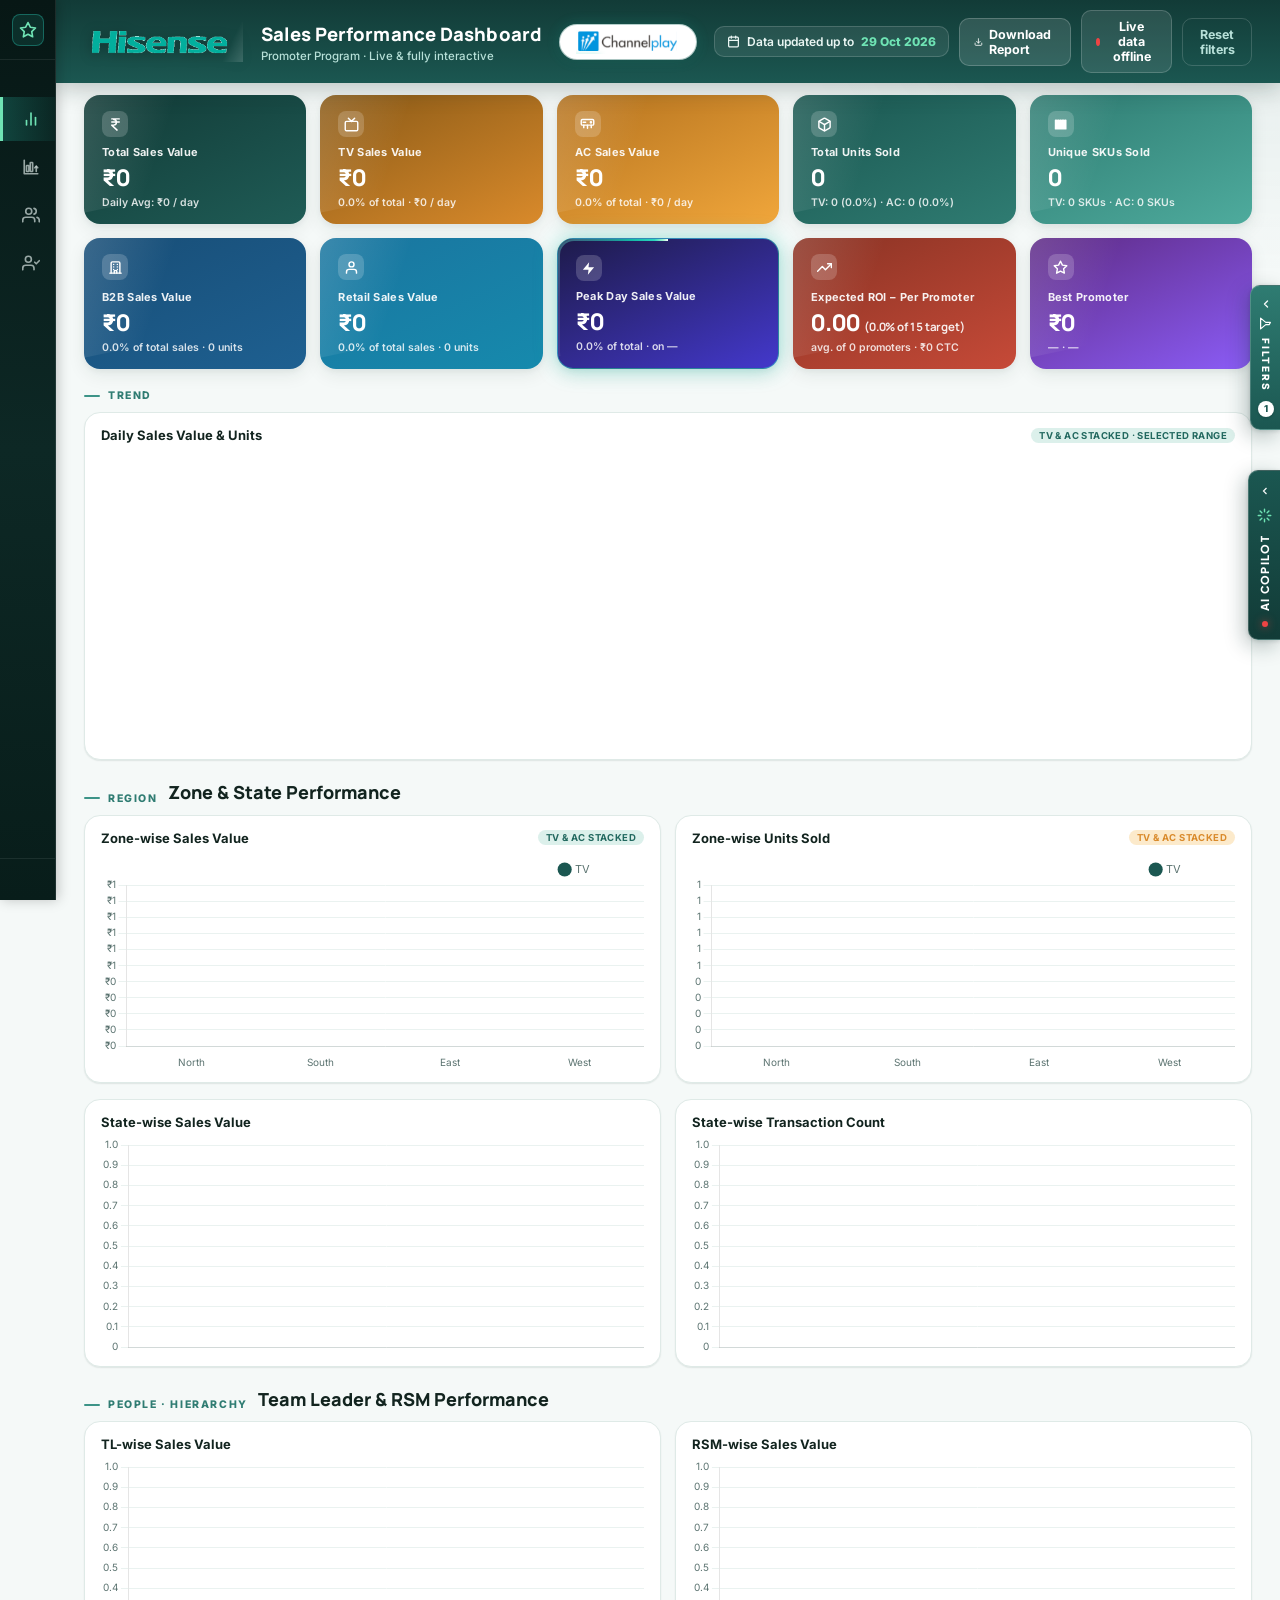
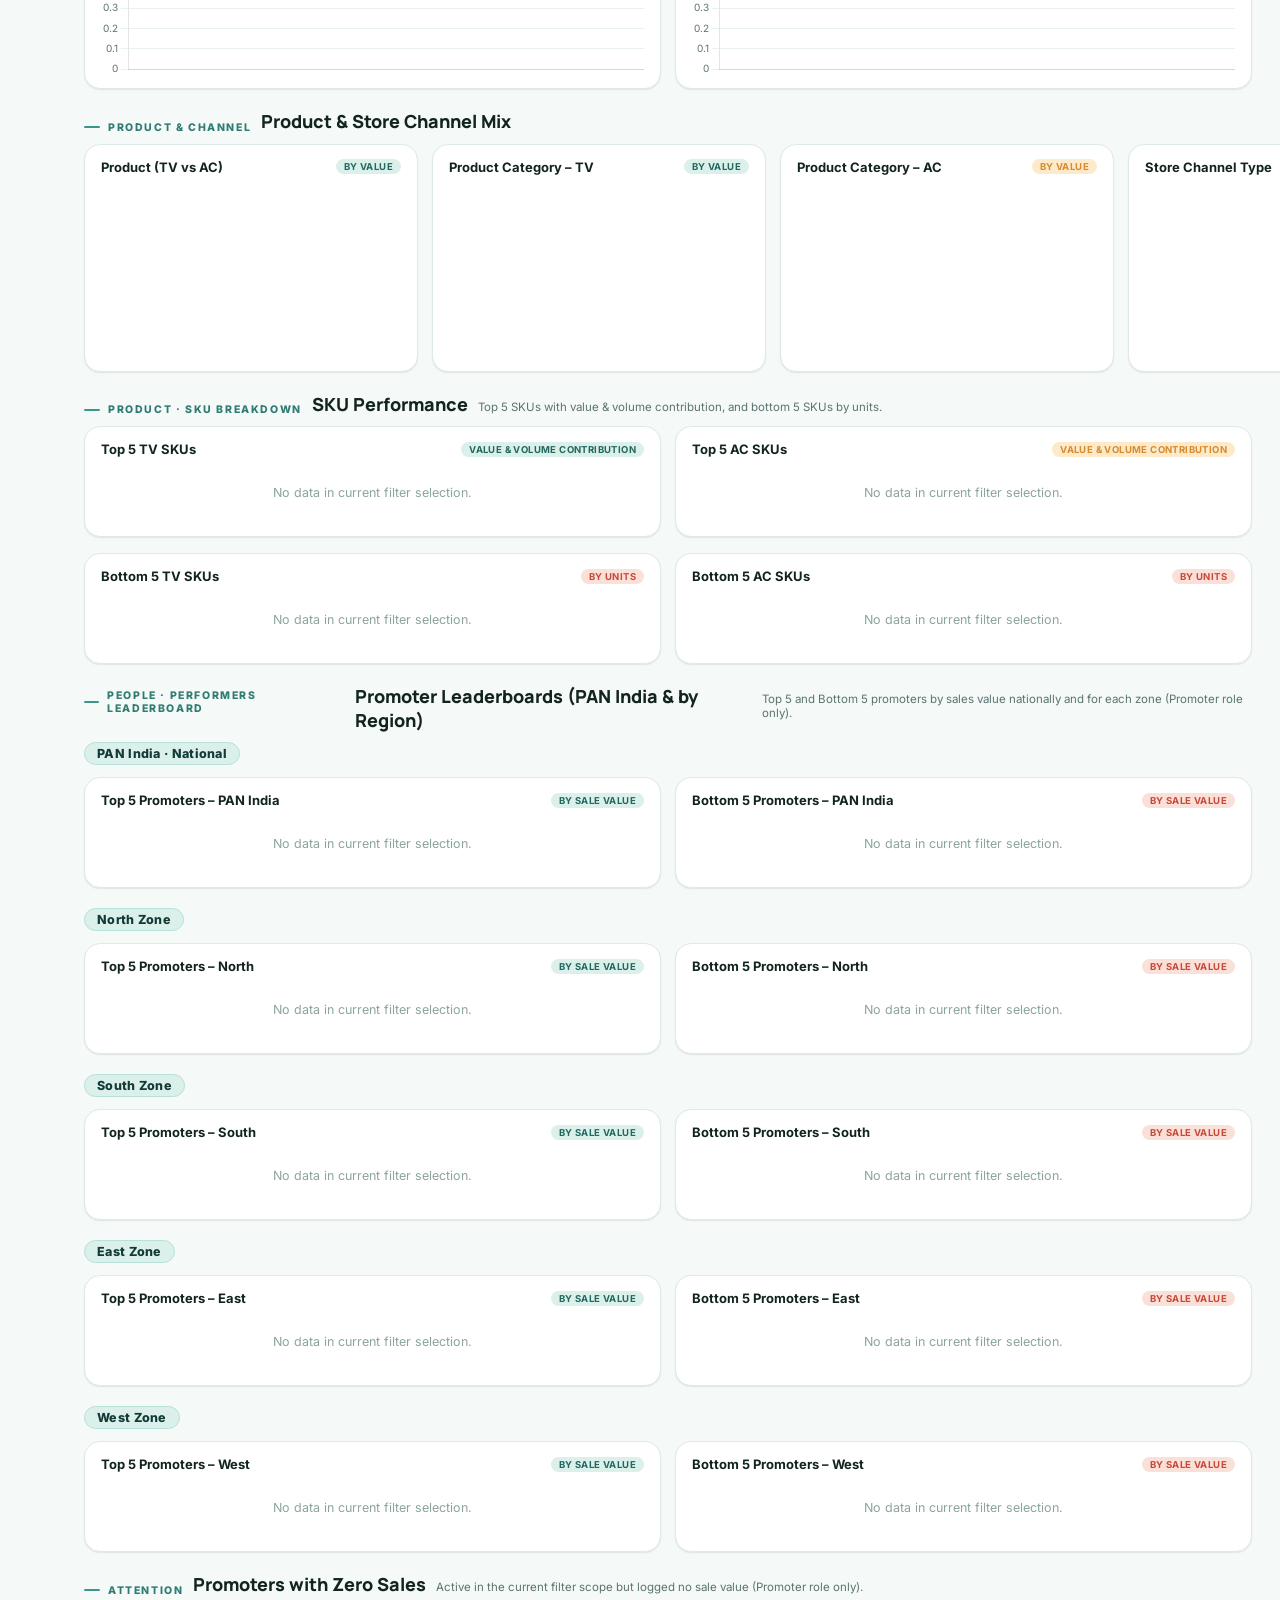
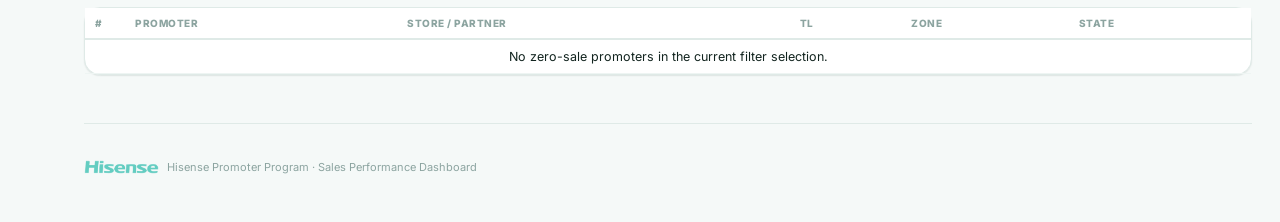
==== commit 2f2e7500: "fix(ui): remove extra header vertical space, compact layout & fix hisense logo on hiring dashboard" ====
--- a/index.html
+++ b/index.html
@@ -141,8 +141,8 @@
 var o=((a=s[17])==null?void 0:a[0])?Ob(e,e[_b(s[17][0].data)][0]):[];var l=vb(s[3][0].data);var c=0;l[1].forEach(function(r){var a=vb(r.data);var n=e[_b(a[2][0].data)][0];var i=db(n.meta[1][0].data);if(i!=6002)throw new Error("6001 unexpected reference to ".concat(i));var s=Ib(e,n);s.data.forEach(function(e,r){e.forEach(function(e,a){var n=Ra({r:c+r,c:a});var i=Sb(e,f,o);if(i)t[n]=i})});c+=s.nrows})}function Db(e,r){var t=vb(r.data);var a={"!ref":"A1"};var n=e[_b(t[2][0].data)];var i=db(n[0].meta[1][0].data);if(i!=6001)throw new Error("6000 unexpected reference to ".concat(i));Nb(e,n[0],a);return a}function Fb(e,r){var t;var a=vb(r.data);var n={name:((t=a[1])==null?void 0:t[0])?nb(a[1][0].data):"",sheets:[]};var i=gb(a[2],_b);i.forEach(function(r){e[r].forEach(function(r){var t=db(r.meta[1][0].data);if(t==6e3)n.sheets.push(Db(e,r))})});return n}function Pb(e,r){var t=Nw();var a=vb(r.data);var n=gb(a[1],_b);n.forEach(function(r){e[r].forEach(function(r){var a=db(r.meta[1][0].data);if(a==2){var n=Fb(e,r);n.sheets.forEach(function(e,r){Dw(t,e,r==0?n.name:n.name+"_"+r,true)})}})});if(t.SheetNames.length==0)throw new Error("Empty NUMBERS file");return t}function Lb(e){var r,t,a,n;var i={},s=[];e.FullPaths.forEach(function(e){if(e.match(/\.iwpv2/))throw new Error("Unsupported password protection")});e.FileIndex.forEach(function(e){if(!e.name.match(/\.iwa$/))return;var r;try{r=kb(e.content)}catch(t){return console.log("?? "+e.content.length+" "+(t.message||t))}var a;try{a=mb(r)}catch(t){return console.log("## "+(t.message||t))}a.forEach(function(e){i[e.id]=e.messages;s.push(e.id)})});if(!s.length)throw new Error("File has no messages");var f=((n=(a=(t=(r=i==null?void 0:i[1])==null?void 0:r[0])==null?void 0:t.meta)==null?void 0:a[1])==null?void 0:n[0].data)&&db(i[1][0].meta[1][0].data)==1&&i[1][0];if(!f)s.forEach(function(e){i[e].forEach(function(e){var r=db(e.meta[1][0].data)>>>0;if(r==1){if(!f)f=e;else throw new Error("Document has multiple roots")}})});if(!f)throw new Error("Cannot find Document root");return Pb(i,f)}function Mb(e,r,t){var a,n,i,s;if(!((a=e[6])==null?void 0:a[0])||!((n=e[7])==null?void 0:n[0]))throw"Mutation only works on post-BNC storages!";var f=((s=(i=e[8])==null?void 0:i[0])==null?void 0:s.data)&&db(e[8][0].data)>0||false;if(f)throw"Math only works with normal offsets";var o=0;var l=ab(e[7][0].data),c=0,h=[];var u=ab(e[4][0].data),d=0,v=[];for(var p=0;p<r.length;++p){if(r[p]==null){l.setUint16(p*2,65535,true);u.setUint16(p*2,65535);continue}l.setUint16(p*2,c,true);u.setUint16(p*2,d,true);var g,m;switch(typeof r[p]){case"string":g=Cb({t:"s",v:r[p]},t);m=yb({t:"s",v:r[p]},t);break;case"number":g=Cb({t:"n",v:r[p]},t);m=yb({t:"n",v:r[p]},t);break;case"boolean":g=Cb({t:"b",v:r[p]},t);m=yb({t:"b",v:r[p]},t);break;default:throw new Error("Unsupported value "+r[p]);}h.push(g);c+=g.length;v.push(m);d+=m.length;++o}e[2][0].data=ub(o);for(;p<e[7][0].data.length/2;++p){l.setUint16(p*2,65535,true);u.setUint16(p*2,65535,true)}e[6][0].data=fb(h);e[3][0].data=fb(v);return o}function Ub(e,r){if(!r||!r.numbers)throw new Error("Must pass a `numbers` option -- check the README");var t=e.Sheets[e.SheetNames[0]];if(e.SheetNames.length>1)console.error("The Numbers writer currently writes only the first table");var a=Ia(t["!ref"]);a.s.r=a.s.c=0;var n=false;if(a.e.c>9){n=true;a.e.c=9}if(a.e.r>49){n=true;a.e.r=49}if(n)console.error("The Numbers writer is currently limited to ".concat(Na(a)));var i=Aw(t,{range:a,header:1});var s=["~Sh33tJ5~"];i.forEach(function(e){return e.forEach(function(e){if(typeof e=="string")s.push(e)})});var f={};var o=[];var l=Ke.read(r.numbers,{type:"base64"});l.FileIndex.map(function(e,r){return[e,l.FullPaths[r]]}).forEach(function(e){var r=e[0],t=e[1];if(r.type!=2)return;if(!r.name.match(/\.iwa/))return;var a=r.content;var n=kb(a);var i=mb(n);i.forEach(function(e){o.push(e.id);f[e.id]={deps:[],location:t,type:db(e.messages[0].meta[1][0].data)}})});o.sort(function(e,r){return e-r});var c=o.filter(function(e){return e>1}).map(function(e){return[e,ub(e)]});l.FileIndex.map(function(e,r){return[e,l.FullPaths[r]]}).forEach(function(e){var r=e[0],t=e[1];if(!r.name.match(/\.iwa/))return;var a=mb(kb(r.content));a.forEach(function(e){e.messages.forEach(function(r){c.forEach(function(r){if(e.messages.some(function(e){return db(e.meta[1][0].data)!=11006&&sb(e.data,r[1])})){f[r[0]].deps.push(e.id)}})})})});function h(){for(var e=927262;e<2e6;++e)if(!f[e])return e;throw new Error("Too many messages")}var u=Ke.find(l,f[1].location);var d=mb(kb(u.content));var v;for(var p=0;p<d.length;++p){var g=d[p];if(g.id==1)v=g}var m=_b(vb(v.messages[0].data)[1][0].data);u=Ke.find(l,f[m].location);d=mb(kb(u.content));for(p=0;p<d.length;++p){g=d[p];if(g.id==m)v=g}m=_b(vb(v.messages[0].data)[2][0].data);u=Ke.find(l,f[m].location);d=mb(kb(u.content));for(p=0;p<d.length;++p){g=d[p];if(g.id==m)v=g}m=_b(vb(v.messages[0].data)[2][0].data);u=Ke.find(l,f[m].location);d=mb(kb(u.content));for(p=0;p<d.length;++p){g=d[p];if(g.id==m)v=g}var b=vb(v.messages[0].data);{b[6][0].data=ub(a.e.r+1);b[7][0].data=ub(a.e.c+1);var w=_b(b[46][0].data);var k=Ke.find(l,f[w].location);var T=mb(kb(k.content));{for(var A=0;A<T.length;++A){if(T[A].id==w)break}if(T[A].id!=w)throw"Bad ColumnRowUIDMapArchive";var E=vb(T[A].messages[0].data);E[1]=[];E[2]=[],E[3]=[];for(var C=0;C<=a.e.c;++C){var y=[];y[1]=y[2]=[{type:0,data:ub(C+420690)}];E[1].push({type:2,data:pb(y)});E[2].push({type:0,data:ub(C)});E[3].push({type:0,data:ub(C)})}E[4]=[];E[5]=[],E[6]=[];for(var S=0;S<=a.e.r;++S){y=[];y[1]=y[2]=[{type:0,data:ub(S+726270)}];E[4].push({type:2,data:pb(y)});E[5].push({type:0,data:ub(S)});E[6].push({type:0,data:ub(S)})}T[A].messages[0].data=pb(E)}k.content=Tb(bb(T));k.size=k.content.length;delete b[46];var _=vb(b[4][0].data);{_[7][0].data=ub(a.e.r+1);var x=vb(_[1][0].data);var O=_b(x[2][0].data);k=Ke.find(l,f[O].location);T=mb(kb(k.content));{if(T[0].id!=O)throw"Bad HeaderStorageBucket";var R=vb(T[0].messages[0].data);for(S=0;S<i.length;++S){var I=vb(R[2][0].data);I[1][0].data=ub(S);I[4][0].data=ub(i[S].length);R[2][S]={type:R[2][0].type,data:pb(I)}}T[0].messages[0].data=pb(R)}k.content=Tb(bb(T));k.size=k.content.length;var N=_b(_[2][0].data);k=Ke.find(l,f[N].location);T=mb(kb(k.content));{if(T[0].id!=N)throw"Bad HeaderStorageBucket";R=vb(T[0].messages[0].data);for(C=0;C<=a.e.c;++C){I=vb(R[2][0].data);I[1][0].data=ub(C);I[4][0].data=ub(a.e.r+1);R[2][C]={type:R[2][0].type,data:pb(I)}}T[0].messages[0].data=pb(R)}k.content=Tb(bb(T));k.size=k.content.length;var D=_b(_[4][0].data);(function(){var e=Ke.find(l,f[D].location);var r=mb(kb(e.content));var t;for(var a=0;a<r.length;++a){var n=r[a];if(n.id==D)t=n}var i=vb(t.messages[0].data);{i[3]=[];var o=[];s.forEach(function(e,r){o[1]=[{type:0,data:ub(r)}];o[2]=[{type:0,data:ub(1)}];o[3]=[{type:2,data:ib(e)}];i[3].push({type:2,data:pb(o)})})}t.messages[0].data=pb(i);var c=bb(r);var h=Tb(c);e.content=h;e.size=e.content.length})();var F=vb(_[3][0].data);{var P=F[1][0];delete F[2];var L=vb(P.data);{var M=_b(L[2][0].data);(function(){var e=Ke.find(l,f[M].location);var r=mb(kb(e.content));var t;for(var n=0;n<r.length;++n){var o=r[n];if(o.id==M)t=o}var c=vb(t.messages[0].data);{delete c[6];delete F[7];var h=new Uint8Array(c[5][0].data);c[5]=[];var u=0;for(var d=0;d<=a.e.r;++d){var v=vb(h);u+=Mb(v,i[d],s);v[1][0].data=ub(d);c[5].push({data:pb(v),type:2})}c[1]=[{type:0,data:ub(a.e.c+1)}];c[2]=[{type:0,data:ub(a.e.r+1)}];c[3]=[{type:0,data:ub(u)}];c[4]=[{type:0,data:ub(a.e.r+1)}]}t.messages[0].data=pb(c);var p=bb(r);var g=Tb(p);e.content=g;e.size=e.content.length})()}P.data=pb(L)}_[3][0].data=pb(F)}b[4][0].data=pb(_)}v.messages[0].data=pb(b);var U=bb(d);var B=Tb(U);u.content=B;u.size=u.content.length;return l}function Bb(e){return function r(t){for(var a=0;a!=e.length;++a){var n=e[a];if(t[n[0]]===undefined)t[n[0]]=n[1];if(n[2]==="n")t[n[0]]=Number(t[n[0]])}}}function Wb(e){Bb([["cellNF",false],["cellHTML",true],["cellFormula",true],["cellStyles",false],["cellText",true],["cellDates",false],["sheetStubs",false],["sheetRows",0,"n"],["bookDeps",false],["bookSheets",false],["bookProps",false],["bookFiles",false],["bookVBA",false],["password",""],["WTF",false]])(e)}function Hb(e){Bb([["cellDates",false],["bookSST",false],["bookType","xlsx"],["compression",false],["WTF",false]])(e)}function zb(e){if(qn.WS.indexOf(e)>-1)return"sheet";if(qn.CS&&e==qn.CS)return"chart";if(qn.DS&&e==qn.DS)return"dialog";if(qn.MS&&e==qn.MS)return"macro";return e&&e.length?e:"sheet"}function Vb(e,r){if(!e)return 0;try{e=r.map(function a(r){if(!r.id)r.id=r.strRelID;return[r.name,e["!id"][r.id].Target,zb(e["!id"][r.id].Type)]})}catch(t){return null}return!e||e.length===0?null:e}function Gb(e,r,t,a,n,i,s,f,o,l,c,h){try{i[a]=Qn(Rr(e,t,true),r);var u=Or(e,r);var d;switch(f){case"sheet":d=pg(u,r,n,o,i[a],l,c,h);break;case"chart":d=gg(u,r,n,o,i[a],l,c,h);if(!d||!d["!drawel"])break;var v=Lr(d["!drawel"].Target,r);var p=Zn(v);var g=th(Rr(e,v,true),Qn(Rr(e,p,true),v));var m=Lr(g,v);var b=Zn(m);d=Pp(Rr(e,m,true),m,o,Qn(Rr(e,b,true),m),l,d);break;case"macro":d=mg(u,r,n,o,i[a],l,c,h);break;case"dialog":d=bg(u,r,n,o,i[a],l,c,h);break;default:throw new Error("Unrecognized sheet type "+f);}s[a]=d;var w=[];if(i&&i[a])rr(i[a]).forEach(function(t){var n="";if(i[a][t].Type==qn.CMNT){n=Lr(i[a][t].Target,r);var s=Ag(Or(e,n,true),n,o);if(!s||!s.length)return;ih(d,s,false)}if(i[a][t].Type==qn.TCMNT){n=Lr(i[a][t].Target,r);w=w.concat(oh(Or(e,n,true),o))}});if(w&&w.length)ih(d,w,true,o.people||[])}catch(k){if(o.WTF)throw k}}function jb(e){return e.charAt(0)=="/"?e.slice(1):e}function Xb(e,r){ze();r=r||{};Wb(r);if(_r(e,"META-INF/manifest.xml"))return Zm(e,r);if(_r(e,"objectdata.xml"))return Zm(e,r);if(_r(e,"Index/Document.iwa")){if(typeof Uint8Array=="undefined")throw new Error("NUMBERS file parsing requires Uint8Array support");if(typeof Lb!="undefined"){if(e.FileIndex)return Lb(e);var t=Ke.utils.cfb_new();Nr(e).forEach(function(r){Dr(t,r,Ir(e,r))});return Lb(t)}throw new Error("Unsupported NUMBERS file")}if(!_r(e,"[Content_Types].xml")){if(_r(e,"index.xml.gz"))throw new Error("Unsupported NUMBERS 08 file");if(_r(e,"index.xml"))throw new Error("Unsupported NUMBERS 09 file");throw new Error("Unsupported ZIP file")}var a=Nr(e);var n=Kn(Rr(e,"[Content_Types].xml"));var i=false;var s,f;if(n.workbooks.length===0){f="xl/workbook.xml";if(Or(e,f,true))n.workbooks.push(f)}if(n.workbooks.length===0){f="xl/workbook.bin";if(!Or(e,f,true))throw new Error("Could not find workbook");n.workbooks.push(f);i=true}if(n.workbooks[0].slice(-3)=="bin")i=true;var o={};var l={};if(!r.bookSheets&&!r.bookProps){xd=[];if(n.sst)try{xd=Tg(Or(e,jb(n.sst)),n.sst,r)}catch(c){if(r.WTF)throw c}if(r.cellStyles&&n.themes.length)o=kg(Rr(e,n.themes[0].replace(/^\//,""),true)||"",n.themes[0],r);if(n.style)l=wg(Or(e,jb(n.style)),n.style,o,r)}n.links.map(function(t){try{var a=Qn(Rr(e,Zn(jb(t))),t);return Cg(Or(e,jb(t)),a,t,r)}catch(n){}});var h=vg(Or(e,jb(n.workbooks[0])),n.workbooks[0],r);var u={},d="";if(n.coreprops.length){d=Or(e,jb(n.coreprops[0]),true);if(d)u=hi(d);if(n.extprops.length!==0){d=Or(e,jb(n.extprops[0]),true);if(d)mi(d,u,r)}}var v={};if(!r.bookSheets||r.bookProps){if(n.custprops.length!==0){d=Rr(e,jb(n.custprops[0]),true);if(d)v=ki(d,r)}}var p={};if(r.bookSheets||r.bookProps){if(h.Sheets)s=h.Sheets.map(function I(e){return e.name});else if(u.Worksheets&&u.SheetNames.length>0)s=u.SheetNames;if(r.bookProps){p.Props=u;p.Custprops=v}if(r.bookSheets&&typeof s!=="undefined")p.SheetNames=s;if(r.bookSheets?p.SheetNames:r.bookProps)return p}s={};var g={};if(r.bookDeps&&n.calcchain)g=Eg(Or(e,jb(n.calcchain)),n.calcchain,r);var m=0;var b={};var w,k;{var T=h.Sheets;u.Worksheets=T.length;u.SheetNames=[];for(var A=0;A!=T.length;++A){u.SheetNames[A]=T[A].name}}var E=i?"bin":"xml";var C=n.workbooks[0].lastIndexOf("/");var y=(n.workbooks[0].slice(0,C+1)+"_rels/"+n.workbooks[0].slice(C+1)+".rels").replace(/^\//,"");if(!_r(e,y))y="xl/_rels/workbook."+E+".rels";var S=Qn(Rr(e,y,true),y.replace(/_rels.*/,"s5s"));if((n.metadata||[]).length>=1){r.xlmeta=yg(Or(e,jb(n.metadata[0])),n.metadata[0],r)}if((n.people||[]).length>=1){r.people=ch(Or(e,jb(n.people[0])),r)}if(S)S=Vb(S,h.Sheets);var _=Or(e,"xl/worksheets/sheet.xml",true)?1:0;e:for(m=0;m!=u.Worksheets;++m){var x="sheet";if(S&&S[m]){w="xl/"+S[m][1].replace(/[\/]?xl\//,"");if(!_r(e,w))w=S[m][1];if(!_r(e,w))w=y.replace(/_rels\/.*$/,"")+S[m][1];x=S[m][2]}else{w="xl/worksheets/sheet"+(m+1-_)+"."+E;w=w.replace(/sheet0\./,"sheet.")}k=w.replace(/^(.*)(\/)([^\/]*)$/,"$1/_rels/$3.rels");if(r&&r.sheets!=null)switch(typeof r.sheets){case"number":if(m!=r.sheets)continue e;break;case"string":if(u.SheetNames[m].toLowerCase()!=r.sheets.toLowerCase())continue e;break;default:if(Array.isArray&&Array.isArray(r.sheets)){var O=false;for(var R=0;R!=r.sheets.length;++R){if(typeof r.sheets[R]=="number"&&r.sheets[R]==m)O=1;if(typeof r.sheets[R]=="string"&&r.sheets[R].toLowerCase()==u.SheetNames[m].toLowerCase())O=1}if(!O)continue e};}Gb(e,w,k,u.SheetNames[m],m,b,s,x,r,h,o,l)}p={Directory:n,Workbook:h,Props:u,Custprops:v,Deps:g,Sheets:s,SheetNames:u.SheetNames,Strings:xd,Styles:l,Themes:o,SSF:br(X)};if(r&&r.bookFiles){if(e.files){p.keys=a;p.files=e.files}else{p.keys=[];p.files={};e.FullPaths.forEach(function(r,t){r=r.replace(/^Root Entry[\/]/,"");p.keys.push(r);p.files[r]=e.FileIndex[t]})}}if(r&&r.bookVBA){if(n.vba.length>0)p.vbaraw=Or(e,jb(n.vba[0]),true);else if(n.defaults&&n.defaults.bin===bh)p.vbaraw=Or(e,"xl/vbaProject.bin",true)}return p}function $b(e,r){var t=r||{};var a="Workbook",n=Ke.find(e,a);try{a="/!DataSpaces/Version";n=Ke.find(e,a);if(!n||!n.content)throw new Error("ECMA-376 Encrypted file missing "+a);Ko(n.content);a="/!DataSpaces/DataSpaceMap";n=Ke.find(e,a);if(!n||!n.content)throw new Error("ECMA-376 Encrypted file missing "+a);var i=qo(n.content);if(i.length!==1||i[0].comps.length!==1||i[0].comps[0].t!==0||i[0].name!=="StrongEncryptionDataSpace"||i[0].comps[0].v!=="EncryptedPackage")throw new Error("ECMA-376 Encrypted file bad "+a);a="/!DataSpaces/DataSpaceInfo/StrongEncryptionDataSpace";n=Ke.find(e,a);if(!n||!n.content)throw new Error("ECMA-376 Encrypted file missing "+a);var s=Zo(n.content);if(s.length!=1||s[0]!="StrongEncryptionTransform")throw new Error("ECMA-376 Encrypted file bad "+a);a="/!DataSpaces/TransformInfo/StrongEncryptionTransform/!Primary";n=Ke.find(e,a);if(!n||!n.content)throw new Error("ECMA-376 Encrypted file missing "+a);el(n.content)}catch(f){}a="/EncryptionInfo";n=Ke.find(e,a);if(!n||!n.content)throw new Error("ECMA-376 Encrypted file missing "+a);var o=al(n.content);a="/EncryptedPackage";n=Ke.find(e,a);if(!n||!n.content)throw new Error("ECMA-376 Encrypted file missing "+a);if(o[0]==4&&typeof decrypt_agile!=="undefined")return decrypt_agile(o[1],n.content,t.password||"",t);if(o[0]==2&&typeof decrypt_std76!=="undefined")return decrypt_std76(o[1],n.content,t.password||"",t);throw new Error("File is password-protected")}function Yb(e,r){if(r.bookType=="ods")return tb(e,r);if(r.bookType=="numbers")return Ub(e,r);if(r.bookType=="xlsb")return Kb(e,r);return Jb(e,r)}function Kb(e,r){ah=1024;if(e&&!e.SSF){e.SSF=br(X)}if(e&&e.SSF){ze();He(e.SSF);r.revssf=nr(e.SSF);r.revssf[e.SSF[65535]]=0;r.ssf=e.SSF}r.rels={};r.wbrels={};r.Strings=[];r.Strings.Count=0;r.Strings.Unique=0;if(Rd)r.revStrings=new Map;else{r.revStrings={};r.revStrings.foo=[];delete r.revStrings.foo}var t=r.bookType=="xlsb"?"bin":"xml";var a=Th.indexOf(r.bookType)>-1;var n=Yn();Hb(r=r||{});var i=Fr();var s="",f=0;r.cellXfs=[];Fd(r.cellXfs,{},{revssf:{General:0}});if(!e.Props)e.Props={};s="docProps/core.xml";Dr(i,s,di(e.Props,r));n.coreprops.push(s);ri(r.rels,2,s,qn.CORE_PROPS);s="docProps/app.xml";if(e.Props&&e.Props.SheetNames){}else if(!e.Workbook||!e.Workbook.Sheets)e.Props.SheetNames=e.SheetNames;else{var o=[];for(var l=0;l<e.SheetNames.length;++l)if((e.Workbook.Sheets[l]||{}).Hidden!=2)o.push(e.SheetNames[l]);e.Props.SheetNames=o}e.Props.Worksheets=e.Props.SheetNames.length;Dr(i,s,bi(e.Props,r));n.extprops.push(s);ri(r.rels,3,s,qn.EXT_PROPS);if(e.Custprops!==e.Props&&rr(e.Custprops||{}).length>0){s="docProps/custom.xml";Dr(i,s,Ti(e.Custprops,r));n.custprops.push(s);ri(r.rels,4,s,qn.CUST_PROPS)}for(f=1;f<=e.SheetNames.length;++f){var c={"!id":{}};var h=e.Sheets[e.SheetNames[f-1]];var u=(h||{})["!type"]||"sheet";switch(u){case"chart":;default:s="xl/worksheets/sheet"+f+"."+t;Dr(i,s,_g(f-1,s,r,e,c));n.sheets.push(s);ri(r.wbrels,-1,"worksheets/sheet"+f+"."+t,qn.WS[0]);}if(h){var d=h["!comments"];var v=false;var p="";if(d&&d.length>0){p="xl/comments"+f+"."+t;Dr(i,p,Ig(d,p,r));n.comments.push(p);ri(c,-1,"../comments"+f+"."+t,qn.CMNT);v=true}if(h["!legacy"]){if(v)Dr(i,"xl/drawings/vmlDrawing"+f+".vml",nh(f,h["!comments"]))}delete h["!comments"];delete h["!legacy"]}if(c["!id"].rId1)Dr(i,Zn(s),ei(c))}if(r.Strings!=null&&r.Strings.length>0){s="xl/sharedStrings."+t;Dr(i,s,Rg(r.Strings,s,r));n.strs.push(s);ri(r.wbrels,-1,"sharedStrings."+t,qn.SST)}s="xl/workbook."+t;Dr(i,s,Sg(e,s,r));n.workbooks.push(s);ri(r.rels,1,s,qn.WB);s="xl/theme/theme1.xml";Dr(i,s,Ic(e.Themes,r));n.themes.push(s);ri(r.wbrels,-1,"theme/theme1.xml",qn.THEME);s="xl/styles."+t;Dr(i,s,Og(e,s,r));n.styles.push(s);ri(r.wbrels,-1,"styles."+t,qn.STY);if(e.vbaraw&&a){s="xl/vbaProject.bin";Dr(i,s,e.vbaraw);n.vba.push(s);ri(r.wbrels,-1,"vbaProject.bin",qn.VBA)}s="xl/metadata."+t;Dr(i,s,Ng(s));n.metadata.push(s);ri(r.wbrels,-1,"metadata."+t,qn.XLMETA);Dr(i,"[Content_Types].xml",Jn(n,r));Dr(i,"_rels/.rels",ei(r.rels));Dr(i,"xl/_rels/workbook."+t+".rels",ei(r.wbrels));delete r.revssf;delete r.ssf;return i}function Jb(e,r){ah=1024;if(e&&!e.SSF){e.SSF=br(X)}if(e&&e.SSF){ze();He(e.SSF);r.revssf=nr(e.SSF);r.revssf[e.SSF[65535]]=0;r.ssf=e.SSF}r.rels={};r.wbrels={};r.Strings=[];r.Strings.Count=0;r.Strings.Unique=0;if(Rd)r.revStrings=new Map;else{r.revStrings={};r.revStrings.foo=[];delete r.revStrings.foo}var t="xml";var a=Th.indexOf(r.bookType)>-1;var n=Yn();Hb(r=r||{});var i=Fr();var s="",f=0;r.cellXfs=[];Fd(r.cellXfs,{},{revssf:{General:0}});if(!e.Props)e.Props={};s="docProps/core.xml";Dr(i,s,di(e.Props,r));n.coreprops.push(s);ri(r.rels,2,s,qn.CORE_PROPS);s="docProps/app.xml";if(e.Props&&e.Props.SheetNames){}else if(!e.Workbook||!e.Workbook.Sheets)e.Props.SheetNames=e.SheetNames;else{var o=[];for(var l=0;l<e.SheetNames.length;++l)if((e.Workbook.Sheets[l]||{}).Hidden!=2)o.push(e.SheetNames[l]);e.Props.SheetNames=o}e.Props.Worksheets=e.Props.SheetNames.length;Dr(i,s,bi(e.Props,r));n.extprops.push(s);ri(r.rels,3,s,qn.EXT_PROPS);if(e.Custprops!==e.Props&&rr(e.Custprops||{}).length>0){s="docProps/custom.xml";Dr(i,s,Ti(e.Custprops,r));n.custprops.push(s);ri(r.rels,4,s,qn.CUST_PROPS)}var c=["SheetJ5"];r.tcid=0;for(f=1;f<=e.SheetNames.length;++f){var h={"!id":{}};var u=e.Sheets[e.SheetNames[f-1]];var d=(u||{})["!type"]||"sheet";switch(d){case"chart":;default:s="xl/worksheets/sheet"+f+"."+t;Dr(i,s,pv(f-1,r,e,h));n.sheets.push(s);ri(r.wbrels,-1,"worksheets/sheet"+f+"."+t,qn.WS[0]);}if(u){var v=u["!comments"];var p=false;var g="";if(v&&v.length>0){var m=false;v.forEach(function(e){e[1].forEach(function(e){if(e.T==true)m=true})});if(m){g="xl/threadedComments/threadedComment"+f+"."+t;Dr(i,g,lh(v,c,r));n.threadedcomments.push(g);ri(h,-1,"../threadedComments/threadedComment"+f+"."+t,qn.TCMNT)}g="xl/comments"+f+"."+t;Dr(i,g,fh(v,r));n.comments.push(g);ri(h,-1,"../comments"+f+"."+t,qn.CMNT);p=true}if(u["!legacy"]){if(p)Dr(i,"xl/drawings/vmlDrawing"+f+".vml",nh(f,u["!comments"]))}delete u["!comments"];delete u["!legacy"]}if(h["!id"].rId1)Dr(i,Zn(s),ei(h))}if(r.Strings!=null&&r.Strings.length>0){s="xl/sharedStrings."+t;Dr(i,s,Ho(r.Strings,r));n.strs.push(s);ri(r.wbrels,-1,"sharedStrings."+t,qn.SST)}s="xl/workbook."+t;Dr(i,s,rg(e,r));n.workbooks.push(s);ri(r.rels,1,s,qn.WB);s="xl/theme/theme1.xml";Dr(i,s,Ic(e.Themes,r));n.themes.push(s);ri(r.wbrels,-1,"theme/theme1.xml",qn.THEME);s="xl/styles."+t;Dr(i,s,$l(e,r));n.styles.push(s);ri(r.wbrels,-1,"styles."+t,qn.STY);if(e.vbaraw&&a){s="xl/vbaProject.bin";Dr(i,s,e.vbaraw);n.vba.push(s);ri(r.wbrels,-1,"vbaProject.bin",qn.VBA)}s="xl/metadata."+t;Dr(i,s,Jc());n.metadata.push(s);ri(r.wbrels,-1,"metadata."+t,qn.XLMETA);if(c.length>1){s="xl/persons/person.xml";Dr(i,s,hh(c,r));n.people.push(s);ri(r.wbrels,-1,"persons/person.xml",qn.PEOPLE)}Dr(i,"[Content_Types].xml",Jn(n,r));Dr(i,"_rels/.rels",ei(r.rels));Dr(i,"xl/_rels/workbook."+t+".rels",ei(r.wbrels));delete r.revssf;delete r.ssf;return i}function qb(e,r){var t="";switch((r||{}).type||"base64"){case"buffer":return[e[0],e[1],e[2],e[3],e[4],e[5],e[6],e[7]];case"base64":t=k(e.slice(0,12));break;case"binary":t=e;break;case"array":return[e[0],e[1],e[2],e[3],e[4],e[5],e[6],e[7]];default:throw new Error("Unrecognized type "+(r&&r.type||"undefined"));}return[t.charCodeAt(0),t.charCodeAt(1),t.charCodeAt(2),t.charCodeAt(3),t.charCodeAt(4),t.charCodeAt(5),t.charCodeAt(6),t.charCodeAt(7)]}function Zb(e,r){if(Ke.find(e,"EncryptedPackage"))return $b(e,r);return vm(e,r)}function Qb(e,r){var t,a=e;var n=r||{};if(!n.type)n.type=T&&Buffer.isBuffer(e)?"buffer":"base64";t=Pr(a,n);return Xb(t,n)}function ew(e,r){var t=0;e:while(t<e.length)switch(e.charCodeAt(t)){case 10:;case 13:;case 32:++t;break;case 60:return jg(e.slice(t),r);default:break e;}return So.to_workbook(e,r)}function rw(e,r){var t="",a=qb(e,r);switch(r.type){case"base64":t=k(e);break;case"binary":t=e;break;case"buffer":t=e.toString("binary");break;case"array":t=mr(e);break;default:throw new Error("Unrecognized type "+r.type);}if(a[0]==239&&a[1]==187&&a[2]==191)t=lt(t);r.type="binary";return ew(t,r)}function tw(e,r){var t=e;if(r.type=="base64")t=k(t);t=a.utils.decode(1200,t.slice(2),"str");r.type="binary";return ew(t,r)}function aw(e){return!e.match(/[^\x00-\x7F]/)?e:ct(e)}function nw(e,r,t,a){if(a){t.type="string";return So.to_workbook(e,t)}return So.to_workbook(r,t)}function iw(e,r){l();var t=r||{};if(typeof ArrayBuffer!=="undefined"&&e instanceof ArrayBuffer)return iw(new Uint8Array(e),(t=br(t),t.type="array",t));if(typeof Uint8Array!=="undefined"&&e instanceof Uint8Array&&!t.type)t.type=typeof Deno!=="undefined"?"buffer":"array";var a=e,n=[0,0,0,0],i=false;if(t.cellStyles){t.cellNF=true;t.sheetStubs=true}Od={};if(t.dateNF)Od.dateNF=t.dateNF;if(!t.type)t.type=T&&Buffer.isBuffer(e)?"buffer":"base64";if(t.type=="file"){t.type=T?"buffer":"binary";a=er(e);if(typeof Uint8Array!=="undefined"&&!T)t.type="array"}if(t.type=="string"){i=true;t.type="binary";t.codepage=65001;a=aw(e)}if(t.type=="array"&&typeof Uint8Array!=="undefined"&&e instanceof Uint8Array&&typeof ArrayBuffer!=="undefined"){var s=new ArrayBuffer(3),f=new Uint8Array(s);f.foo="bar";if(!f.foo){t=br(t);t.type="array";return iw(O(a),t)}}switch((n=qb(a,t))[0]){case 208:if(n[1]===207&&n[2]===17&&n[3]===224&&n[4]===161&&n[5]===177&&n[6]===26&&n[7]===225)return Zb(Ke.read(a,t),t);break;case 9:if(n[1]<=8)return vm(a,t);break;case 60:return jg(a,t);case 73:if(n[1]===73&&n[2]===42&&n[3]===0)throw new Error("TIFF Image File is not a spreadsheet");if(n[1]===68)return _o(a,t);break;case 84:if(n[1]===65&&n[2]===66&&n[3]===76)return Co.to_workbook(a,t);break;case 80:return n[1]===75&&n[2]<9&&n[3]<9?Qb(a,t):nw(e,a,t,i);case 239:return n[3]===60?jg(a,t):nw(e,a,t,i);case 255:if(n[1]===254){return tw(a,t)}else if(n[1]===0&&n[2]===2&&n[3]===0)return xo.to_workbook(a,t);break;case 0:if(n[1]===0){if(n[2]>=2&&n[3]===0)return xo.to_workbook(a,t);if(n[2]===0&&(n[3]===8||n[3]===9))return xo.to_workbook(a,t)}break;case 3:;case 131:;case 139:;case 140:return Ao.to_workbook(a,t);case 123:if(n[1]===92&&n[2]===114&&n[3]===116)return gl.to_workbook(a,t);break;case 10:;case 13:;case 32:return rw(a,t);case 137:if(n[1]===80&&n[2]===78&&n[3]===71)throw new Error("PNG Image File is not a spreadsheet");break;}if(To.indexOf(n[0])>-1&&n[2]<=12&&n[3]<=31)return Ao.to_workbook(a,t);return nw(e,a,t,i)}function sw(e,r){var t=r||{};t.type="file";return iw(e,t)}function fw(e,r){switch(r.type){case"base64":;case"binary":break;case"buffer":;case"array":r.type="";break;case"file":return Qe(r.file,Ke.write(e,{type:T?"buffer":""}));case"string":throw new Error("'string' output type invalid for '"+r.bookType+"' files");default:throw new Error("Unrecognized type "+r.type);}return Ke.write(e,r)}function ow(e,r){var t=br(r||{});var a=Yb(e,t);return cw(a,t)}function lw(e,r){var t=br(r||{});var a=Jb(e,t);return cw(a,t)}function cw(e,r){var t={};var a=T?"nodebuffer":typeof Uint8Array!=="undefined"?"array":"string";if(r.compression)t.compression="DEFLATE";if(r.password)t.type=a;else switch(r.type){case"base64":t.type="base64";break;case"binary":t.type="string";break;case"string":throw new Error("'string' output type invalid for '"+r.bookType+"' files");case"buffer":;case"file":t.type=a;break;default:throw new Error("Unrecognized type "+r.type);}var n=e.FullPaths?Ke.write(e,{fileType:"zip",type:{nodebuffer:"buffer",string:"binary"}[t.type]||t.type,compression:!!r.compression}):e.generate(t);if(typeof Deno!=="undefined"){if(typeof n=="string"){if(r.type=="binary"||r.type=="base64")return n;n=new Uint8Array(S(n))}}if(r.password&&typeof encrypt_agile!=="undefined")return fw(encrypt_agile(n,r.password),r);if(r.type==="file")return Qe(r.file,n);return r.type=="string"?lt(n):n}function hw(e,r){var t=r||{};var a=pm(e,t);return fw(a,t)}function uw(e,r,t){if(!t)t="";var a=t+e;switch(r.type){case"base64":return w(ct(a));case"binary":return ct(a);case"string":return e;case"file":return Qe(r.file,a,"utf8");case"buffer":{if(T)return A(a,"utf8");else if(typeof TextEncoder!=="undefined")return(new TextEncoder).encode(a);else return uw(a,{type:"binary"}).split("").map(function(e){return e.charCodeAt(0)})};}throw new Error("Unrecognized type "+r.type)}function dw(e,r){switch(r.type){case"base64":return w(e);case"binary":return e;case"string":return e;case"file":return Qe(r.file,e,"binary");case"buffer":{if(T)return A(e,"binary");else return e.split("").map(function(e){return e.charCodeAt(0)})};}throw new Error("Unrecognized type "+r.type)}function vw(e,r){switch(r.type){case"string":;case"base64":;case"binary":var t="";for(var a=0;a<e.length;++a)t+=String.fromCharCode(e[a]);return r.type=="base64"?w(t):r.type=="string"?lt(t):t;case"file":return Qe(r.file,e);case"buffer":return e;default:throw new Error("Unrecognized type "+r.type);}}function pw(e,r){l();Zp(e);var t=br(r||{});if(t.cellStyles){t.cellNF=true;t.sheetStubs=true}if(t.type=="array"){t.type="binary";var a=pw(e,t);t.type="array";return S(a)}return lw(e,t)}function gw(e,r){l();Zp(e);var t=br(r||{});if(t.cellStyles){t.cellNF=true;t.sheetStubs=true}if(t.type=="array"){t.type="binary";var a=gw(e,t);t.type="array";return S(a)}var n=0;if(t.sheet){if(typeof t.sheet=="number")n=t.sheet;else n=e.SheetNames.indexOf(t.sheet);if(!e.SheetNames[n])throw new Error("Sheet not found: "+t.sheet+" : "+typeof t.sheet)}switch(t.bookType||"xlsb"){case"xml":;case"xlml":return uw(nm(e,t),t);case"slk":;case"sylk":return uw(Eo.from_sheet(e.Sheets[e.SheetNames[n]],t),t);case"htm":;case"html":return uw(Vm(e.Sheets[e.SheetNames[n]],t),t);case"txt":return dw(Sw(e.Sheets[e.SheetNames[n]],t),t);case"csv":return uw(yw(e.Sheets[e.SheetNames[n]],t),t,"\ufeff");case"dif":return uw(Co.from_sheet(e.Sheets[e.SheetNames[n]],t),t);case"dbf":return vw(Ao.from_sheet(e.Sheets[e.SheetNames[n]],t),t);case"prn":return uw(So.from_sheet(e.Sheets[e.SheetNames[n]],t),t);case"rtf":return uw(gl.from_sheet(e.Sheets[e.SheetNames[n]],t),t);case"eth":return uw(yo.from_sheet(e.Sheets[e.SheetNames[n]],t),t);case"fods":return uw(tb(e,t),t);case"wk1":return vw(xo.sheet_to_wk1(e.Sheets[e.SheetNames[n]],t),t);case"wk3":return vw(xo.book_to_wk3(e,t),t);case"biff2":if(!t.biff)t.biff=2;case"biff3":if(!t.biff)t.biff=3;case"biff4":if(!t.biff)t.biff=4;return vw(Lm(e,t),t);case"biff5":if(!t.biff)t.biff=5;case"biff8":;case"xla":;case"xls":if(!t.biff)t.biff=8;return hw(e,t);case"xlsx":;case"xlsm":;case"xlam":;case"xlsb":;case"numbers":;case"ods":return ow(e,t);default:throw new Error("Unrecognized bookType |"+t.bookType+"|");}}function mw(e){if(e.bookType)return;var r={xls:"biff8",htm:"html",slk:"sylk",socialcalc:"eth",Sh33tJS:"WTF"};var t=e.file.slice(e.file.lastIndexOf(".")).toLowerCase();if(t.match(/^\.[a-z]+$/))e.bookType=t.slice(1);e.bookType=r[e.bookType]||e.bookType}function bw(e,r,t){var a=t||{};a.type="file";a.file=r;mw(a);return gw(e,a)}function ww(e,r,t){var a=t||{};a.type="file";a.file=r;mw(a);return pw(e,a)}function kw(e,r,t,a){var n=t||{};n.type="file";n.file=e;mw(n);n.type="buffer";var i=a;if(!(i instanceof Function))i=t;return Je.writeFile(e,gw(r,n),i)}function Tw(e,r,t,a,n,i,s,f){var o=Ta(t);var l=f.defval,c=f.raw||!Object.prototype.hasOwnProperty.call(f,"raw");var h=true;var u=n===1?[]:{};if(n!==1){if(Object.defineProperty)try{Object.defineProperty(u,"__rowNum__",{value:t,enumerable:false})}catch(d){u.__rowNum__=t}else u.__rowNum__=t}if(!s||e[t])for(var v=r.s.c;v<=r.e.c;++v){var p=s?e[t][v]:e[a[v]+o];if(p===undefined||p.t===undefined){if(l===undefined)continue;if(i[v]!=null){u[i[v]]=l}continue}var g=p.v;switch(p.t){case"z":if(g==null)break;continue;case"e":g=g==0?null:void 0;break;case"s":;case"d":;case"b":;case"n":break;default:throw new Error("unrecognized type "+p.t);}if(i[v]!=null){if(g==null){if(p.t=="e"&&g===null)u[i[v]]=null;else if(l!==undefined)u[i[v]]=l;else if(c&&g===null)u[i[v]]=null;else continue}else{u[i[v]]=c&&(p.t!=="n"||p.t==="n"&&f.rawNumbers!==false)?g:Pa(p,g,f)}if(g!=null)h=false}}return{row:u,isempty:h}}function Aw(e,r){if(e==null||e["!ref"]==null)return[];var t={t:"n",v:0},a=0,n=1,i=[],s=0,f="";var o={s:{r:0,c:0},e:{r:0,c:0}};var l=r||{};var c=l.range!=null?l.range:e["!ref"];if(l.header===1)a=1;else if(l.header==="A")a=2;else if(Array.isArray(l.header))a=3;else if(l.header==null)a=0;switch(typeof c){case"string":o=Da(c);break;case"number":o=Da(e["!ref"]);o.s.r=c;break;default:o=c;}if(a>0)n=0;var h=Ta(o.s.r);var u=[];var d=[];var v=0,p=0;var g=Array.isArray(e);var m=o.s.r,b=0;var w={};if(g&&!e[m])e[m]=[];var k=l.skipHidden&&e["!cols"]||[];var T=l.skipHidden&&e["!rows"]||[];for(b=o.s.c;b<=o.e.c;++b){if((k[b]||{}).hidden)continue;u[b]=ya(b);t=g?e[m][b]:e[u[b]+h];switch(a){case 1:i[b]=b-o.s.c;break;case 2:i[b]=u[b];break;case 3:i[b]=l.header[b-o.s.c];break;default:if(t==null)t={w:"__EMPTY",t:"s"};f=s=Pa(t,null,l);p=w[s]||0;if(!p)w[s]=1;else{do{f=s+"_"+p++}while(w[f]);w[s]=p;w[f]=1}i[b]=f;}}for(m=o.s.r+n;m<=o.e.r;++m){if((T[m]||{}).hidden)continue;var A=Tw(e,o,m,u,a,i,g,l);if(A.isempty===false||(a===1?l.blankrows!==false:!!l.blankrows))d[v++]=A.row}d.length=v;return d}var Ew=/"/g;function Cw(e,r,t,a,n,i,s,f){var o=true;var l=[],c="",h=Ta(t);for(var u=r.s.c;u<=r.e.c;++u){if(!a[u])continue;var d=f.dense?(e[t]||[])[u]:e[a[u]+h];if(d==null)c="";else if(d.v!=null){o=false;c=""+(f.rawNumbers&&d.t=="n"?d.v:Pa(d,null,f));for(var v=0,p=0;v!==c.length;++v)if((p=c.charCodeAt(v))===n||p===i||p===34||f.forceQuotes){c='"'+c.replace(Ew,'""')+'"';break}if(c=="ID")c='"ID"'}else if(d.f!=null&&!d.F){o=false;c="="+d.f;if(c.indexOf(",")>=0)c='"'+c.replace(Ew,'""')+'"'}else c="";l.push(c)}if(f.blankrows===false&&o)return null;return l.join(s)}function yw(e,r){var t=[];var a=r==null?{}:r;if(e==null||e["!ref"]==null)return"";var n=Da(e["!ref"]);var i=a.FS!==undefined?a.FS:",",s=i.charCodeAt(0);var f=a.RS!==undefined?a.RS:"\n",o=f.charCodeAt(0);var l=new RegExp((i=="|"?"\\|":i)+"+$");var c="",h=[];a.dense=Array.isArray(e);var u=a.skipHidden&&e["!cols"]||[];var d=a.skipHidden&&e["!rows"]||[];for(var v=n.s.c;v<=n.e.c;++v)if(!(u[v]||{}).hidden)h[v]=ya(v);var p=0;for(var g=n.s.r;g<=n.e.r;++g){if((d[g]||{}).hidden)continue;c=Cw(e,n,g,h,s,o,i,a);if(c==null){continue}if(a.strip)c=c.replace(l,"");if(c||a.blankrows!==false)t.push((p++?f:"")+c)}delete a.dense;return t.join("")}function Sw(e,r){if(!r)r={};r.FS="\t";r.RS="\n";var t=yw(e,r);if(typeof a=="undefined"||r.type=="string")return t;var n=a.utils.encode(1200,t,"str");return String.fromCharCode(255)+String.fromCharCode(254)+n}function _w(e){var r="",t,a="";if(e==null||e["!ref"]==null)return[];var n=Da(e["!ref"]),i="",s=[],f;
 var o=[];var l=Array.isArray(e);for(f=n.s.c;f<=n.e.c;++f)s[f]=ya(f);for(var c=n.s.r;c<=n.e.r;++c){i=Ta(c);for(f=n.s.c;f<=n.e.c;++f){r=s[f]+i;t=l?(e[c]||[])[f]:e[r];a="";if(t===undefined)continue;else if(t.F!=null){r=t.F;if(!t.f)continue;a=t.f;if(r.indexOf(":")==-1)r=r+":"+r}if(t.f!=null)a=t.f;else if(t.t=="z")continue;else if(t.t=="n"&&t.v!=null)a=""+t.v;else if(t.t=="b")a=t.v?"TRUE":"FALSE";else if(t.w!==undefined)a="'"+t.w;else if(t.v===undefined)continue;else if(t.t=="s")a="'"+t.v;else a=""+t.v;o[o.length]=r+"="+a}}return o}function xw(e,r,t){var a=t||{};var n=+!a.skipHeader;var i=e||{};var s=0,f=0;if(i&&a.origin!=null){if(typeof a.origin=="number")s=a.origin;else{var o=typeof a.origin=="string"?Oa(a.origin):a.origin;s=o.r;f=o.c}}var l;var c={s:{c:0,r:0},e:{c:f,r:s+r.length-1+n}};if(i["!ref"]){var h=Da(i["!ref"]);c.e.c=Math.max(c.e.c,h.e.c);c.e.r=Math.max(c.e.r,h.e.r);if(s==-1){s=h.e.r+1;c.e.r=s+r.length-1+n}}else{if(s==-1){s=0;c.e.r=r.length-1+n}}var u=a.header||[],d=0;r.forEach(function(e,r){rr(e).forEach(function(t){if((d=u.indexOf(t))==-1)u[d=u.length]=t;var o=e[t];var c="z";var h="";var v=Ra({c:f+d,r:s+r+n});l=Rw(i,v);if(o&&typeof o==="object"&&!(o instanceof Date)){i[v]=o}else{if(typeof o=="number")c="n";else if(typeof o=="boolean")c="b";else if(typeof o=="string")c="s";else if(o instanceof Date){c="d";if(!a.cellDates){c="n";o=fr(o)}h=a.dateNF||X[14]}else if(o===null&&a.nullError){c="e";o=0}if(!l)i[v]=l={t:c,v:o};else{l.t=c;l.v=o;delete l.w;delete l.R;if(h)l.z=h}if(h)l.z=h}})});c.e.c=Math.max(c.e.c,f+u.length-1);var v=Ta(s);if(n)for(d=0;d<u.length;++d)i[ya(d+f)+v]={t:"s",v:u[d]};i["!ref"]=Na(c);return i}function Ow(e,r){return xw(null,e,r)}function Rw(e,r,t){if(typeof r=="string"){if(Array.isArray(e)){var a=Oa(r);if(!e[a.r])e[a.r]=[];return e[a.r][a.c]||(e[a.r][a.c]={t:"z"})}return e[r]||(e[r]={t:"z"})}if(typeof r!="number")return Rw(e,Ra(r));return Rw(e,Ra({r:r,c:t||0}))}function Iw(e,r){if(typeof r=="number"){if(r>=0&&e.SheetNames.length>r)return r;throw new Error("Cannot find sheet # "+r)}else if(typeof r=="string"){var t=e.SheetNames.indexOf(r);if(t>-1)return t;throw new Error("Cannot find sheet name |"+r+"|")}else throw new Error("Cannot find sheet |"+r+"|")}function Nw(){return{SheetNames:[],Sheets:{}}}function Dw(e,r,t,a){var n=1;if(!t)for(;n<=65535;++n,t=undefined)if(e.SheetNames.indexOf(t="Sheet"+n)==-1)break;if(!t||e.SheetNames.length>=65535)throw new Error("Too many worksheets");if(a&&e.SheetNames.indexOf(t)>=0){var i=t.match(/(^.*?)(\d+)$/);n=i&&+i[2]||0;var s=i&&i[1]||t;for(++n;n<=65535;++n)if(e.SheetNames.indexOf(t=s+n)==-1)break}Jp(t);if(e.SheetNames.indexOf(t)>=0)throw new Error("Worksheet with name |"+t+"| already exists!");e.SheetNames.push(t);e.Sheets[t]=r;return t}function Fw(e,r,t){if(!e.Workbook)e.Workbook={};if(!e.Workbook.Sheets)e.Workbook.Sheets=[];var a=Iw(e,r);if(!e.Workbook.Sheets[a])e.Workbook.Sheets[a]={};switch(t){case 0:;case 1:;case 2:break;default:throw new Error("Bad sheet visibility setting "+t);}e.Workbook.Sheets[a].Hidden=t}function Pw(e,r){e.z=r;return e}function Lw(e,r,t){if(!r){delete e.l}else{e.l={Target:r};if(t)e.l.Tooltip=t}return e}function Mw(e,r,t){return Lw(e,"#"+r,t)}function Uw(e,r,t){if(!e.c)e.c=[];e.c.push({t:r,a:t||"SheetJS"})}function Bw(e,r,t,a){var n=typeof r!="string"?r:Da(r);var i=typeof r=="string"?r:Na(r);for(var s=n.s.r;s<=n.e.r;++s)for(var f=n.s.c;f<=n.e.c;++f){var o=Rw(e,s,f);o.t="n";o.F=i;delete o.v;if(s==n.s.r&&f==n.s.c){o.f=t;if(a)o.D=true}}return e}var Ww={encode_col:ya,encode_row:Ta,encode_cell:Ra,encode_range:Na,decode_col:Ca,decode_row:ka,split_cell:xa,decode_cell:Oa,decode_range:Ia,format_cell:Pa,sheet_add_aoa:Ma,sheet_add_json:xw,sheet_add_dom:Gm,aoa_to_sheet:Ua,json_to_sheet:Ow,table_to_sheet:jm,table_to_book:Xm,sheet_to_csv:yw,sheet_to_txt:Sw,sheet_to_json:Aw,sheet_to_html:Vm,sheet_to_formulae:_w,sheet_to_row_object_array:Aw,sheet_get_cell:Rw,book_new:Nw,book_append_sheet:Dw,book_set_sheet_visibility:Fw,cell_set_number_format:Pw,cell_set_hyperlink:Lw,cell_set_internal_link:Mw,cell_add_comment:Uw,sheet_set_array_formula:Bw,consts:{SHEET_VISIBLE:0,SHEET_HIDDEN:1,SHEET_VERY_HIDDEN:2}};var Hw;function zw(e){Hw=e}function Vw(e,r){var t=Hw();var a=r==null?{}:r;if(e==null||e["!ref"]==null){t.push(null);return t}var n=Da(e["!ref"]);var i=a.FS!==undefined?a.FS:",",s=i.charCodeAt(0);var f=a.RS!==undefined?a.RS:"\n",o=f.charCodeAt(0);var l=new RegExp((i=="|"?"\\|":i)+"+$");var c="",h=[];a.dense=Array.isArray(e);var u=a.skipHidden&&e["!cols"]||[];var d=a.skipHidden&&e["!rows"]||[];for(var v=n.s.c;v<=n.e.c;++v)if(!(u[v]||{}).hidden)h[v]=ya(v);var p=n.s.r;var g=false,m=0;t._read=function(){if(!g){g=true;return t.push("\ufeff")}while(p<=n.e.r){++p;if((d[p-1]||{}).hidden)continue;c=Cw(e,n,p-1,h,s,o,i,a);if(c!=null){if(a.strip)c=c.replace(l,"");if(c||a.blankrows!==false)return t.push((m++?f:"")+c)}}return t.push(null)};return t}function Gw(e,r){var t=Hw();var a=r||{};var n=a.header!=null?a.header:Bm;var i=a.footer!=null?a.footer:Wm;t.push(n);var s=Ia(e["!ref"]);a.dense=Array.isArray(e);t.push(zm(e,s,a));var f=s.s.r;var o=false;t._read=function(){if(f>s.e.r){if(!o){o=true;t.push("</table>"+i)}return t.push(null)}while(f<=s.e.r){t.push(Um(e,s,f,a));++f;break}};return t}function jw(e,r){var t=Hw({objectMode:true});if(e==null||e["!ref"]==null){t.push(null);return t}var a={t:"n",v:0},n=0,i=1,s=[],f=0,o="";var l={s:{r:0,c:0},e:{r:0,c:0}};var c=r||{};var h=c.range!=null?c.range:e["!ref"];if(c.header===1)n=1;else if(c.header==="A")n=2;else if(Array.isArray(c.header))n=3;switch(typeof h){case"string":l=Da(h);break;case"number":l=Da(e["!ref"]);l.s.r=h;break;default:l=h;}if(n>0)i=0;var u=Ta(l.s.r);var d=[];var v=0;var p=Array.isArray(e);var g=l.s.r,m=0;var b={};if(p&&!e[g])e[g]=[];var w=c.skipHidden&&e["!cols"]||[];var k=c.skipHidden&&e["!rows"]||[];for(m=l.s.c;m<=l.e.c;++m){if((w[m]||{}).hidden)continue;d[m]=ya(m);a=p?e[g][m]:e[d[m]+u];switch(n){case 1:s[m]=m-l.s.c;break;case 2:s[m]=d[m];break;case 3:s[m]=c.header[m-l.s.c];break;default:if(a==null)a={w:"__EMPTY",t:"s"};o=f=Pa(a,null,c);v=b[f]||0;if(!v)b[f]=1;else{do{o=f+"_"+v++}while(b[o]);b[f]=v;b[o]=1}s[m]=o;}}g=l.s.r+i;t._read=function(){while(g<=l.e.r){if((k[g-1]||{}).hidden)continue;var r=Tw(e,l,g,d,n,s,p,c);++g;if(r.isempty===false||(n===1?c.blankrows!==false:!!c.blankrows)){t.push(r.row);return}}return t.push(null)};return t}var Xw={to_json:jw,to_html:Gw,to_csv:Vw,set_readable:zw};if(typeof vm!=="undefined")e.parse_xlscfb=vm;e.parse_zip=Xb;e.read=iw;e.readFile=sw;e.readFileSync=sw;e.write=gw;e.writeFile=bw;e.writeFileSync=bw;e.writeFileAsync=kw;e.utils=Ww;e.writeXLSX=pw;e.writeFileXLSX=ww;e.SSF=Ve;if(typeof Xw!=="undefined")e.stream=Xw;if(typeof Ke!=="undefined")e.CFB=Ke;if(typeof require!=="undefined"){var $w=undefined;if(($w||{}).Readable)zw($w.Readable)}}if(typeof exports!=="undefined")make_xlsx_lib(exports);else if(typeof module!=="undefined"&&module.exports)make_xlsx_lib(module.exports);else if(typeof define==="function"&&define.amd)define("xlsx",function(){if(!XLSX.version)make_xlsx_lib(XLSX);return XLSX});else make_xlsx_lib(XLSX);if(typeof window!=="undefined"&&!window.XLSX)try{window.XLSX=XLSX}catch(e){}
 </script>
-<link rel="stylesheet" href="master.css?v=2">
-<link rel="stylesheet" href="ai-assistant.css?v=2">
+<link rel="stylesheet" href="master.css?v=3">
+<link rel="stylesheet" href="ai-assistant.css?v=3">
 </head>
 <body>
 
--- a/master.css
+++ b/master.css
@@ -51,7 +51,7 @@
   -webkit-font-smoothing:antialiased;
 }
 ::selection{background:var(--teal-200);}
-.wrap{max-width:1500px;margin:0 auto;padding:20px 28px 64px;}
+.wrap{max-width:1500px;margin:0 auto;padding:12px 28px 48px;}
 h1,h2,h3,.display{font-family:'Manrope',sans-serif;}
 button{font-family:inherit;}
 .num{font-variant-numeric:tabular-nums;font-feature-settings:"tnum" 1;}
@@ -63,7 +63,7 @@
   box-shadow:0 4px 24px rgba(9,33,30,.28);
 }
 .topbar-inner{
-  max-width:1500px;margin:0 auto;padding:12px 28px;
+  max-width:1500px;margin:0 auto;padding:10px 28px;
   display:flex;align-items:center;justify-content:space-between;gap:18px;
   position:relative;
 }
@@ -110,8 +110,8 @@
   85%,100%{background-position:-40% 0;}
 }
 .title-block{display:flex;flex-direction:column;gap:2px;}
-.title-block h1{margin:0;font-size:19px;font-weight:800;color:#fff;letter-spacing:.1px;}
-.title-block .sub{font-size:11.5px;color:var(--teal-200);font-weight:500;}
+.title-block h1{margin:0;font-size:18.5px;font-weight:800;color:#fff;letter-spacing:.1px;white-space:nowrap;}
+.title-block .sub{font-size:11.5px;color:var(--teal-200);font-weight:500;white-space:nowrap;}
 .top-spacer{flex:1;}
 .download-report-btn{
   display:inline-flex;align-items:center;gap:6px;
@@ -666,15 +666,18 @@
 .msel-foot button:hover{text-decoration:underline;}
 
 /* ---------------- section shell ---------------- */
-.section{margin-top:34px;}
-.section-head{display:flex;align-items:baseline;gap:10px;margin-bottom:14px;}
+.section{margin-top:20px;}
+.wrap > .section:first-child,
+.wrap > section:first-child,
+.wrap > *:first-child{margin-top:0 !important;}
+.section-head{display:flex;align-items:baseline;gap:10px;margin-bottom:10px;}
 .eyebrow{
   font-size:10.5px;font-weight:800;letter-spacing:1.6px;text-transform:uppercase;color:var(--teal-600);
   display:flex;align-items:center;gap:8px;
 }
 .eyebrow:before{content:"";width:16px;height:2px;background:var(--teal-500);border-radius:2px;}
-.section-title{font-size:19px;font-weight:800;color:var(--ink);margin:0;}
-.section-note{font-size:12px;color:var(--ink-soft);margin:2px 0 0;}
+.section-title{font-size:18px;font-weight:800;color:var(--ink);margin:0;}
+.section-note{font-size:11.5px;color:var(--ink-soft);margin:2px 0 0;}
 
 /* ---------------- KPI tiles ---------------- */
 .kpi-grid{display:grid;grid-template-columns:repeat(5,1fr);gap:14px;}
@@ -756,18 +759,18 @@
 .kpi .kpi-sub{font-size:10.5px;opacity:.82;margin-top:3px;position:relative;z-index:2;font-weight:600;}
 
 /* ---------------- cards / charts ---------------- */
-.grid-2{display:grid;grid-template-columns:1fr 1fr;gap:16px;}
-.grid-3{display:grid;grid-template-columns:repeat(3,1fr);gap:16px;}
-.grid-4{display:grid;grid-template-columns:repeat(4,1fr);gap:16px;}
+.grid-2{display:grid;grid-template-columns:1fr 1fr;gap:14px;}
+.grid-3{display:grid;grid-template-columns:repeat(3,1fr);gap:14px;}
+.grid-4{display:grid;grid-template-columns:repeat(4,1fr);gap:14px;}
 .card{
   background:var(--white); border:1px solid var(--line); border-radius:var(--radius);
-  box-shadow:var(--shadow-sm); padding:16px 18px 12px;
+  box-shadow:var(--shadow-sm); padding:14px 16px 10px;
 }
 .card-title{font-size:13px;font-weight:700;color:var(--ink);margin:0 0 2px;display:flex;align-items:center;justify-content:space-between;}
 .card-title .tag{font-size:9.5px;font-weight:700;color:var(--teal-700);background:var(--teal-100);padding:2px 8px;border-radius:999px;text-transform:uppercase;letter-spacing:.4px;}
 .card-title .tag.amber{color:var(--amber-600);background:var(--amber-100);}
 .card-title .tag.coral{color:var(--coral-600);background:var(--coral-100);}
-.chart-box{position:relative;height:230px;margin-top:8px;}
+.chart-box{position:relative;height:220px;margin-top:6px;}
 .chart-box.short{height:180px;}
 .chart-box.tall{height:300px;}
 
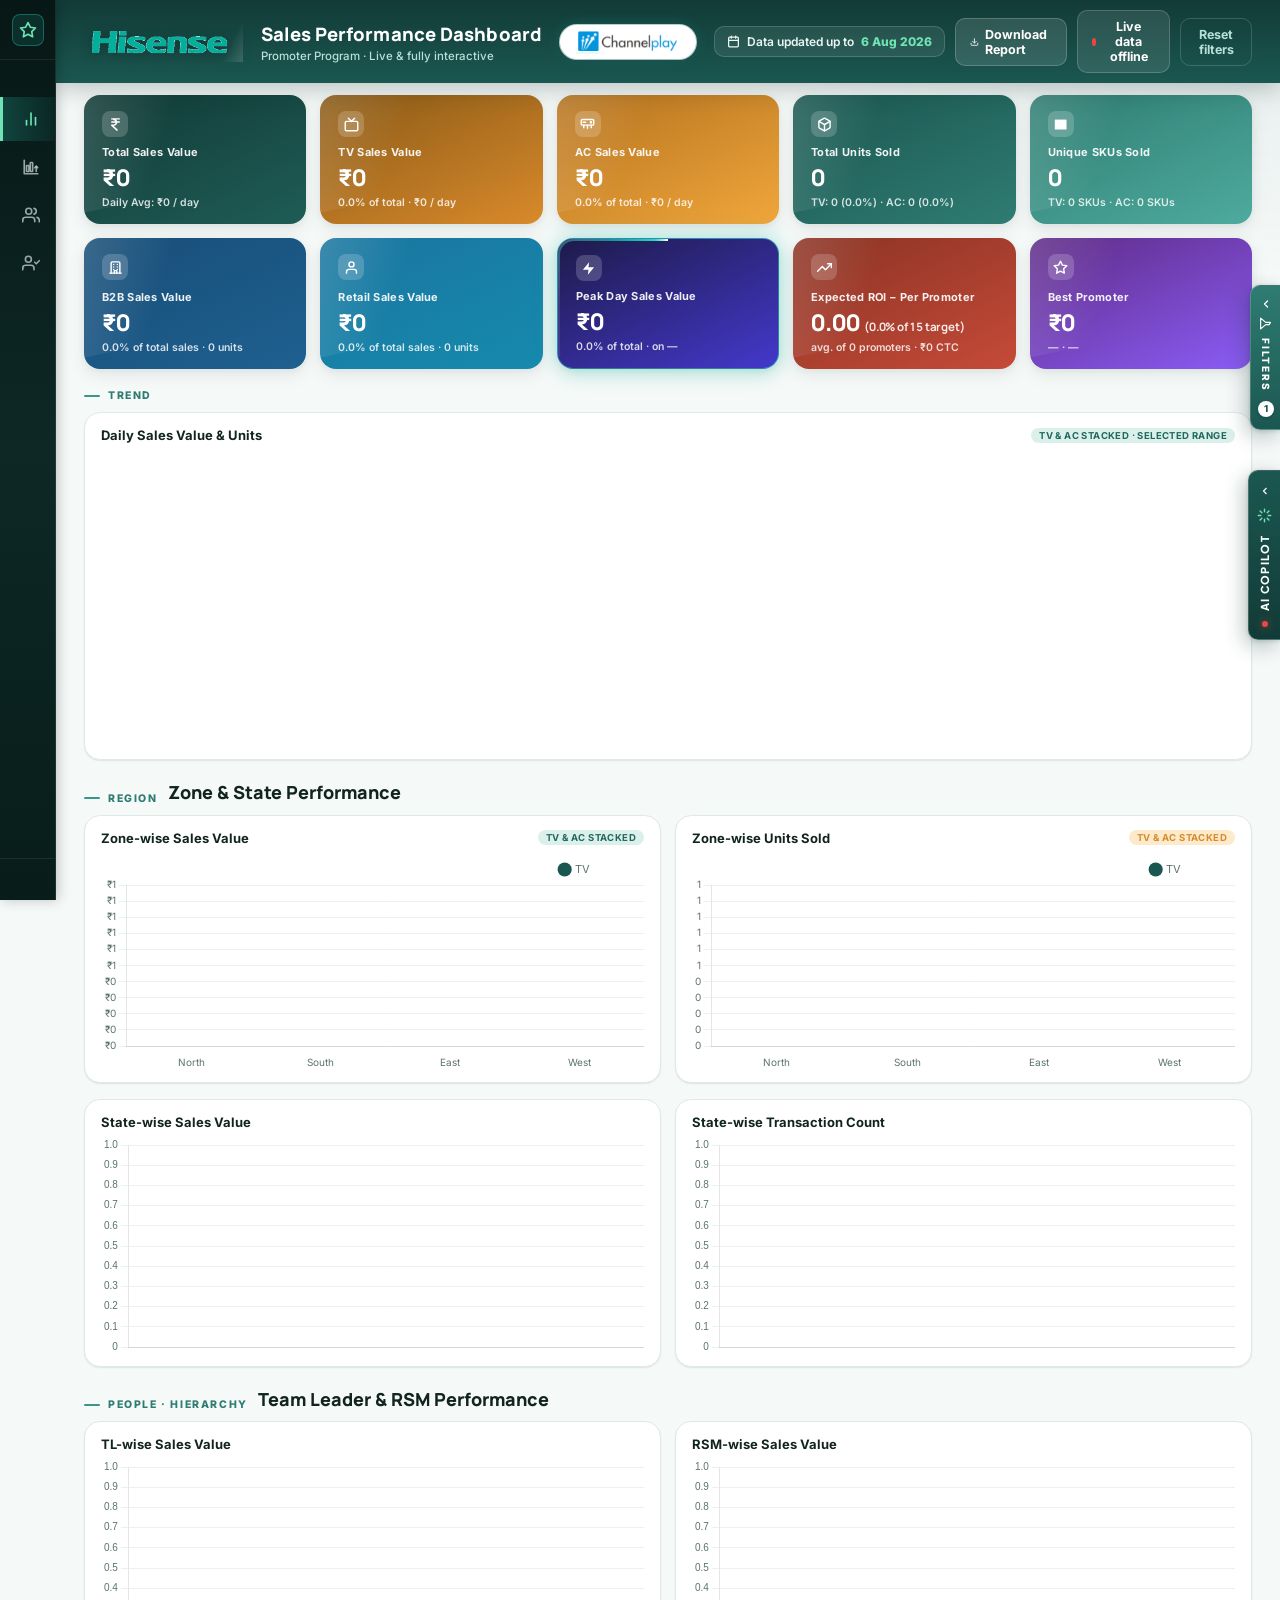
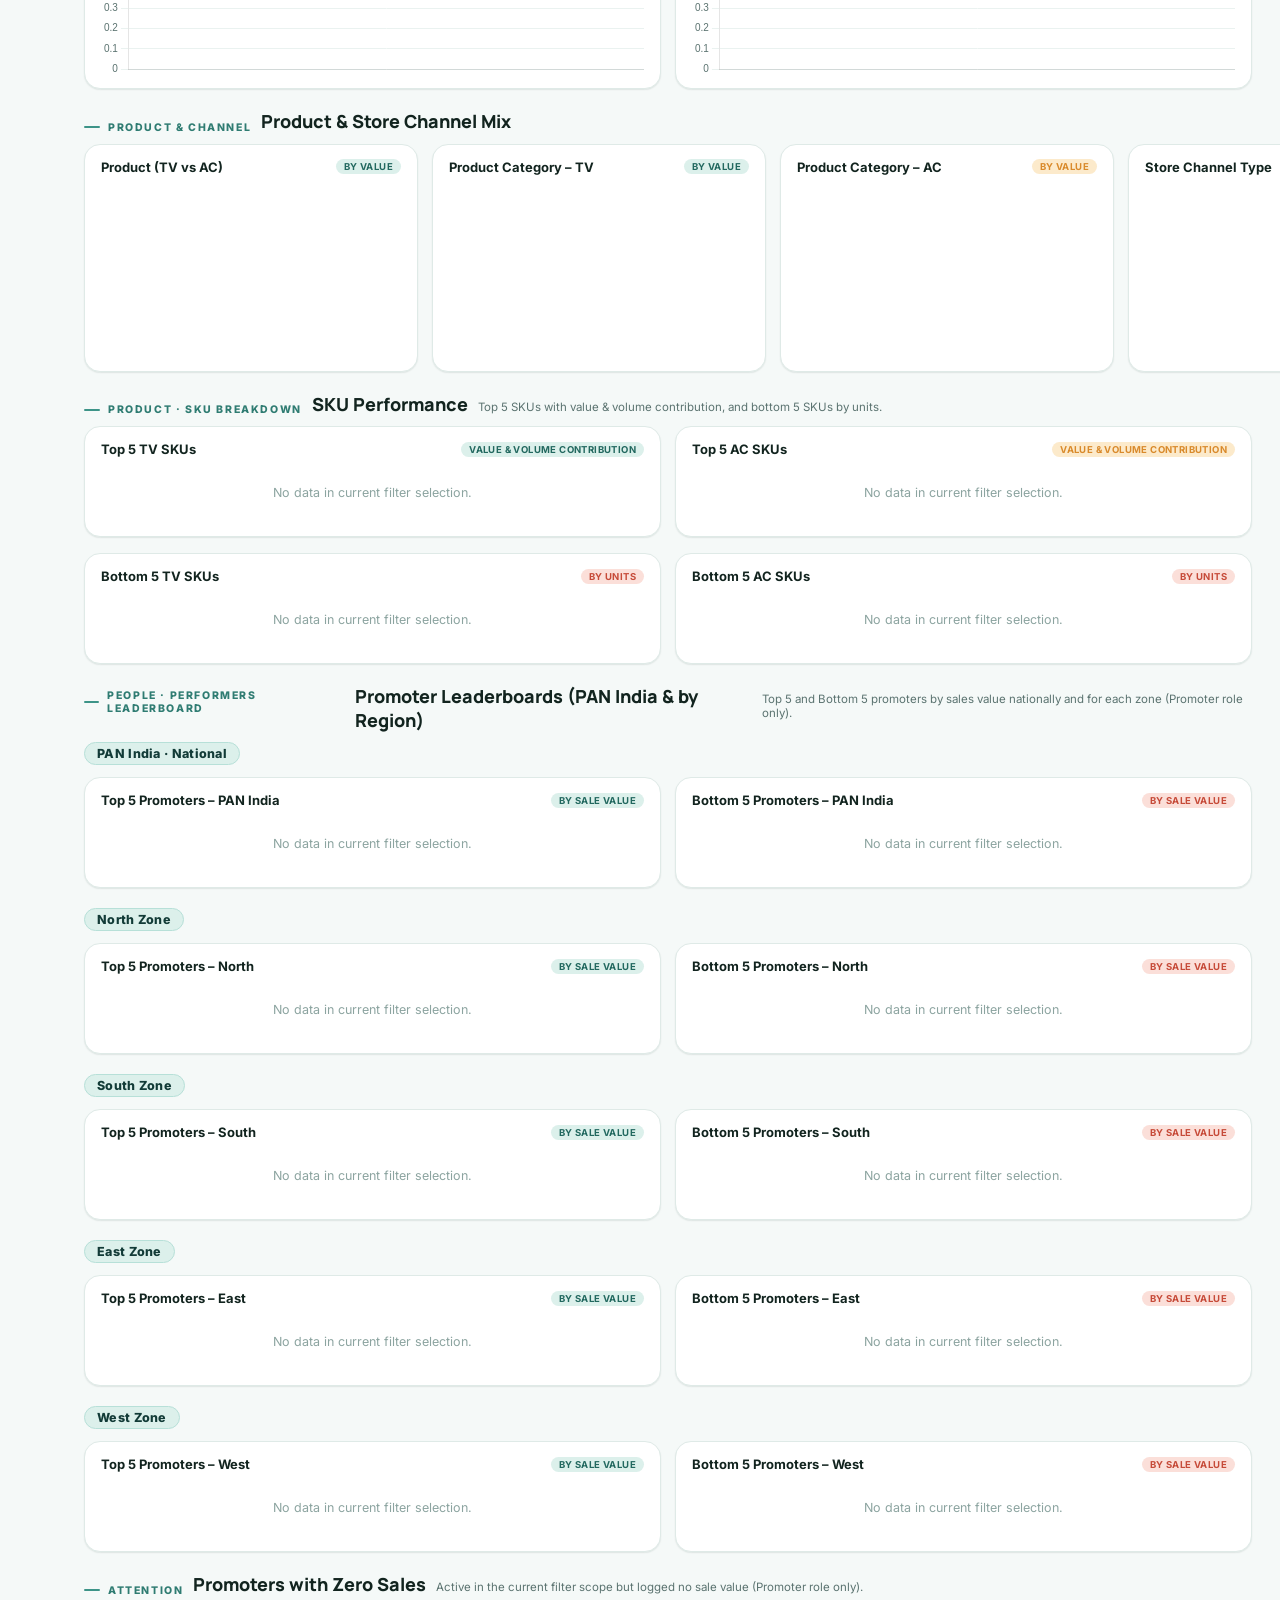
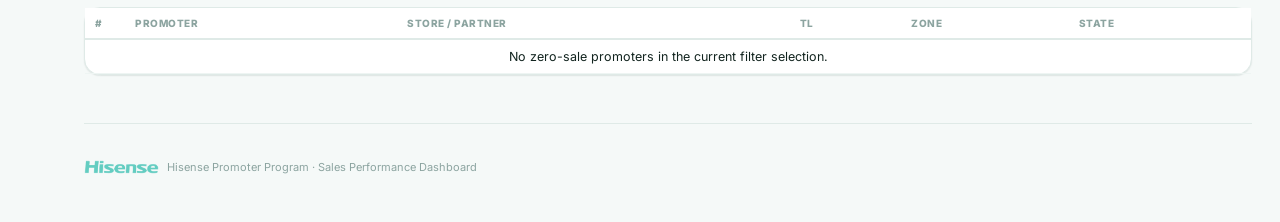
==== commit 58529a03: "feat(sales): add QC status filter, filter out inactive promoters in zero-sales, and optimize AI SKU " ====
--- a/index.html
+++ b/index.html
@@ -1,1022 +1,1253 @@
 <!DOCTYPE html>
 <html lang="en">
+
 <head>
-<meta charset="UTF-8">
-<meta name="viewport" content="width=device-width, initial-scale=1.0">
-<title>Hisense &middot; Sales Performance Dashboard</title>
-<link rel="preconnect" href="https://fonts.googleapis.com">
-<link rel="preconnect" href="https://fonts.gstatic.com" crossorigin>
-<link href="https://fonts.googleapis.com/css2?family=Manrope:wght@500;700;800&family=Inter:wght@400;500;600;700&display=swap" rel="stylesheet">
-<script>/*!
- * Chart.js v4.4.4
- * https://www.chartjs.org
- * (c) 2024 Chart.js Contributors
- * Released under the MIT License
- */
-!function(t,e){"object"==typeof exports&&"undefined"!=typeof module?module.exports=e():"function"==typeof define&&define.amd?define(e):(t="undefined"!=typeof globalThis?globalThis:t||self).Chart=e()}(this,function(){"use strict";var t=Object.freeze({__proto__:null,get Colors(){return Eo},get Decimation(){return zo},get Filler(){return Qo},get Legend(){return sa},get SubTitle(){return ra},get Title(){return oa},get Tooltip(){return Ma}});function e(){}const i=(()=>{let t=0;return()=>t++})();function s(t){return null==t}function n(t){if(Array.isArray&&Array.isArray(t))return!0;const e=Object.prototype.toString.call(t);return"[object"===e.slice(0,7)&&"Array]"===e.slice(-6)}function o(t){return null!==t&&"[object Object]"===Object.prototype.toString.call(t)}function a(t){return("number"==typeof t||t instanceof Number)&&isFinite(+t)}function r(t,e){return a(t)?t:e}function l(t,e){return void 0===t?e:t}const h=(t,e)=>"string"==typeof t&&t.endsWith("%")?parseFloat(t)/100:+t/e,c=(t,e)=>"string"==typeof t&&t.endsWith("%")?parseFloat(t)/100*e:+t;function d(t,e,i){if(t&&"function"==typeof t.call)return t.apply(i,e)}function u(t,e,i,s){let a,r,l;if(n(t))if(r=t.length,s)for(a=r-1;a>=0;a--)e.call(i,t[a],a);else for(a=0;a<r;a++)e.call(i,t[a],a);else if(o(t))for(l=Object.keys(t),r=l.length,a=0;a<r;a++)e.call(i,t[l[a]],l[a])}function f(t,e){let i,s,n,o;if(!t||!e||t.length!==e.length)return!1;for(i=0,s=t.length;i<s;++i)if(n=t[i],o=e[i],n.datasetIndex!==o.datasetIndex||n.index!==o.index)return!1;return!0}function g(t){if(n(t))return t.map(g);if(o(t)){const e=Object.create(null),i=Object.keys(t),s=i.length;let n=0;for(;n<s;++n)e[i[n]]=g(t[i[n]]);return e}return t}function p(t){return-1===["__proto__","prototype","constructor"].indexOf(t)}function m(t,e,i,s){if(!p(t))return;const n=e[t],a=i[t];o(n)&&o(a)?x(n,a,s):e[t]=g(a)}function x(t,e,i){const s=n(e)?e:[e],a=s.length;if(!o(t))return t;const r=(i=i||{}).merger||m;let l;for(let e=0;e<a;++e){if(l=s[e],!o(l))continue;const n=Object.keys(l);for(let e=0,s=n.length;e<s;++e)r(n[e],t,l,i)}return t}function b(t,e){return x(t,e,{merger:_})}function _(t,e,i){if(!p(t))return;const s=e[t],n=i[t];o(s)&&o(n)?b(s,n):Object.prototype.hasOwnProperty.call(e,t)||(e[t]=g(n))}const y={"":t=>t,x:t=>t.x,y:t=>t.y};function v(t){const e=t.split("."),i=[];let s="";for(const t of e)s+=t,s.endsWith("\\")?s=s.slice(0,-1)+".":(i.push(s),s="");return i}function M(t,e){const i=y[e]||(y[e]=function(t){const e=v(t);return t=>{for(const i of e){if(""===i)break;t=t&&t[i]}return t}}(e));return i(t)}function w(t){return t.charAt(0).toUpperCase()+t.slice(1)}const k=t=>void 0!==t,S=t=>"function"==typeof t,P=(t,e)=>{if(t.size!==e.size)return!1;for(const i of t)if(!e.has(i))return!1;return!0};function D(t){return"mouseup"===t.type||"click"===t.type||"contextmenu"===t.type}const C=Math.PI,O=2*C,A=O+C,T=Number.POSITIVE_INFINITY,L=C/180,E=C/2,R=C/4,I=2*C/3,z=Math.log10,F=Math.sign;function V(t,e,i){return Math.abs(t-e)<i}function B(t){const e=Math.round(t);t=V(t,e,t/1e3)?e:t;const i=Math.pow(10,Math.floor(z(t))),s=t/i;return(s<=1?1:s<=2?2:s<=5?5:10)*i}function W(t){const e=[],i=Math.sqrt(t);let s;for(s=1;s<i;s++)t%s==0&&(e.push(s),e.push(t/s));return i===(0|i)&&e.push(i),e.sort((t,e)=>t-e).pop(),e}function N(t){return!isNaN(parseFloat(t))&&isFinite(t)}function H(t,e){const i=Math.round(t);return i-e<=t&&i+e>=t}function j(t,e,i){let s,n,o;for(s=0,n=t.length;s<n;s++)o=t[s][i],isNaN(o)||(e.min=Math.min(e.min,o),e.max=Math.max(e.max,o))}function $(t){return t*(C/180)}function Y(t){return t*(180/C)}function U(t){if(!a(t))return;let e=1,i=0;for(;Math.round(t*e)/e!==t;)e*=10,i++;return i}function X(t,e){const i=e.x-t.x,s=e.y-t.y,n=Math.sqrt(i*i+s*s);let o=Math.atan2(s,i);return o<-.5*C&&(o+=O),{angle:o,distance:n}}function q(t,e){return Math.sqrt(Math.pow(e.x-t.x,2)+Math.pow(e.y-t.y,2))}function K(t,e){return(t-e+A)%O-C}function G(t){return(t%O+O)%O}function Z(t,e,i,s){const n=G(t),o=G(e),a=G(i),r=G(o-n),l=G(a-n),h=G(n-o),c=G(n-a);return n===o||n===a||s&&o===a||r>l&&h<c}function J(t,e,i){return Math.max(e,Math.min(i,t))}function Q(t){return J(t,-32768,32767)}function tt(t,e,i,s=1e-6){return t>=Math.min(e,i)-s&&t<=Math.max(e,i)+s}function et(t,e,i){i=i||(i=>t[i]<e);let s,n=t.length-1,o=0;for(;n-o>1;)s=o+n>>1,i(s)?o=s:n=s;return{lo:o,hi:n}}const it=(t,e,i,s)=>et(t,i,s?s=>{const n=t[s][e];return n<i||n===i&&t[s+1][e]===i}:s=>t[s][e]<i),st=(t,e,i)=>et(t,i,s=>t[s][e]>=i);function nt(t,e,i){let s=0,n=t.length;for(;s<n&&t[s]<e;)s++;for(;n>s&&t[n-1]>i;)n--;return s>0||n<t.length?t.slice(s,n):t}const ot=["push","pop","shift","splice","unshift"];function at(t,e){t._chartjs?t._chartjs.listeners.push(e):(Object.defineProperty(t,"_chartjs",{configurable:!0,enumerable:!1,value:{listeners:[e]}}),ot.forEach(e=>{const i="_onData"+w(e),s=t[e];Object.defineProperty(t,e,{configurable:!0,enumerable:!1,value(...e){const n=s.apply(this,e);return t._chartjs.listeners.forEach(t=>{"function"==typeof t[i]&&t[i](...e)}),n}})}))}function rt(t,e){const i=t._chartjs;if(!i)return;const s=i.listeners,n=s.indexOf(e);-1!==n&&s.splice(n,1),s.length>0||(ot.forEach(e=>{delete t[e]}),delete t._chartjs)}function lt(t){const e=new Set(t);return e.size===t.length?t:Array.from(e)}const ht="undefined"==typeof window?function(t){return t()}:window.requestAnimationFrame;function ct(t,e){let i=[],s=!1;return function(...n){i=n,s||(s=!0,ht.call(window,()=>{s=!1,t.apply(e,i)}))}}function dt(t,e){let i;return function(...s){return e?(clearTimeout(i),i=setTimeout(t,e,s)):t.apply(this,s),e}}const ut=t=>"start"===t?"left":"end"===t?"right":"center",ft=(t,e,i)=>"start"===t?e:"end"===t?i:(e+i)/2,gt=(t,e,i,s)=>t===(s?"left":"right")?i:"center"===t?(e+i)/2:e;function pt(t,e,i){const s=e.length;let n=0,o=s;if(t._sorted){const{iScale:a,_parsed:r}=t,l=a.axis,{min:h,max:c,minDefined:d,maxDefined:u}=a.getUserBounds();d&&(n=J(Math.min(it(r,l,h).lo,i?s:it(e,l,a.getPixelForValue(h)).lo),0,s-1)),o=u?J(Math.max(it(r,a.axis,c,!0).hi+1,i?0:it(e,l,a.getPixelForValue(c),!0).hi+1),n,s)-n:s-n}return{start:n,count:o}}function mt(t){const{xScale:e,yScale:i,_scaleRanges:s}=t,n={xmin:e.min,xmax:e.max,ymin:i.min,ymax:i.max};if(!s)return t._scaleRanges=n,!0;const o=s.xmin!==e.min||s.xmax!==e.max||s.ymin!==i.min||s.ymax!==i.max;return Object.assign(s,n),o}var xt=new class{constructor(){this._request=null,this._charts=new Map,this._running=!1,this._lastDate=void 0}_notify(t,e,i,s){const n=e.listeners[s],o=e.duration;n.forEach(s=>s({chart:t,initial:e.initial,numSteps:o,currentStep:Math.min(i-e.start,o)}))}_refresh(){this._request||(this._running=!0,this._request=ht.call(window,()=>{this._update(),this._request=null,this._running&&this._refresh()}))}_update(t=Date.now()){let e=0;this._charts.forEach((i,s)=>{if(!i.running||!i.items.length)return;const n=i.items;let o,a=n.length-1,r=!1;for(;a>=0;--a)o=n[a],o._active?(o._total>i.duration&&(i.duration=o._total),o.tick(t),r=!0):(n[a]=n[n.length-1],n.pop());r&&(s.draw(),this._notify(s,i,t,"progress")),n.length||(i.running=!1,this._notify(s,i,t,"complete"),i.initial=!1),e+=n.length}),this._lastDate=t,0===e&&(this._running=!1)}_getAnims(t){const e=this._charts;let i=e.get(t);return i||(i={running:!1,initial:!0,items:[],listeners:{complete:[],progress:[]}},e.set(t,i)),i}listen(t,e,i){this._getAnims(t).listeners[e].push(i)}add(t,e){e&&e.length&&this._getAnims(t).items.push(...e)}has(t){return this._getAnims(t).items.length>0}start(t){const e=this._charts.get(t);e&&(e.running=!0,e.start=Date.now(),e.duration=e.items.reduce((t,e)=>Math.max(t,e._duration),0),this._refresh())}running(t){if(!this._running)return!1;const e=this._charts.get(t);return!!(e&&e.running&&e.items.length)}stop(t){const e=this._charts.get(t);if(!e||!e.items.length)return;const i=e.items;let s=i.length-1;for(;s>=0;--s)i[s].cancel();e.items=[],this._notify(t,e,Date.now(),"complete")}remove(t){return this._charts.delete(t)}};
+  <meta charset="UTF-8">
+  <meta name="viewport" content="width=device-width, initial-scale=1.0">
+  <title>Hisense &middot; Sales Performance Dashboard</title>
+  <link rel="preconnect" href="https://fonts.googleapis.com">
+  <link rel="preconnect" href="https://fonts.gstatic.com" crossorigin>
+  <link
+    href="https://fonts.googleapis.com/css2?family=Manrope:wght@500;700;800&family=Inter:wght@400;500;600;700&display=swap"
+    rel="stylesheet">
+  <script>/*!
+* Chart.js v4.4.4
+* https://www.chartjs.org
+* (c) 2024 Chart.js Contributors
+* Released under the MIT License
+*/
+    !function (t, e) { "object" == typeof exports && "undefined" != typeof module ? module.exports = e() : "function" == typeof define && define.amd ? define(e) : (t = "undefined" != typeof globalThis ? globalThis : t || self).Chart = e() }(this, function () {
+      "use strict"; var t = Object.freeze({ __proto__: null, get Colors() { return Eo }, get Decimation() { return zo }, get Filler() { return Qo }, get Legend() { return sa }, get SubTitle() { return ra }, get Title() { return oa }, get Tooltip() { return Ma } }); function e() { } const i = (() => { let t = 0; return () => t++ })(); function s(t) { return null == t } function n(t) { if (Array.isArray && Array.isArray(t)) return !0; const e = Object.prototype.toString.call(t); return "[object" === e.slice(0, 7) && "Array]" === e.slice(-6) } function o(t) { return null !== t && "[object Object]" === Object.prototype.toString.call(t) } function a(t) { return ("number" == typeof t || t instanceof Number) && isFinite(+t) } function r(t, e) { return a(t) ? t : e } function l(t, e) { return void 0 === t ? e : t } const h = (t, e) => "string" == typeof t && t.endsWith("%") ? parseFloat(t) / 100 : +t / e, c = (t, e) => "string" == typeof t && t.endsWith("%") ? parseFloat(t) / 100 * e : +t; function d(t, e, i) { if (t && "function" == typeof t.call) return t.apply(i, e) } function u(t, e, i, s) { let a, r, l; if (n(t)) if (r = t.length, s) for (a = r - 1; a >= 0; a--)e.call(i, t[a], a); else for (a = 0; a < r; a++)e.call(i, t[a], a); else if (o(t)) for (l = Object.keys(t), r = l.length, a = 0; a < r; a++)e.call(i, t[l[a]], l[a]) } function f(t, e) { let i, s, n, o; if (!t || !e || t.length !== e.length) return !1; for (i = 0, s = t.length; i < s; ++i)if (n = t[i], o = e[i], n.datasetIndex !== o.datasetIndex || n.index !== o.index) return !1; return !0 } function g(t) { if (n(t)) return t.map(g); if (o(t)) { const e = Object.create(null), i = Object.keys(t), s = i.length; let n = 0; for (; n < s; ++n)e[i[n]] = g(t[i[n]]); return e } return t } function p(t) { return -1 === ["__proto__", "prototype", "constructor"].indexOf(t) } function m(t, e, i, s) { if (!p(t)) return; const n = e[t], a = i[t]; o(n) && o(a) ? x(n, a, s) : e[t] = g(a) } function x(t, e, i) { const s = n(e) ? e : [e], a = s.length; if (!o(t)) return t; const r = (i = i || {}).merger || m; let l; for (let e = 0; e < a; ++e) { if (l = s[e], !o(l)) continue; const n = Object.keys(l); for (let e = 0, s = n.length; e < s; ++e)r(n[e], t, l, i) } return t } function b(t, e) { return x(t, e, { merger: _ }) } function _(t, e, i) { if (!p(t)) return; const s = e[t], n = i[t]; o(s) && o(n) ? b(s, n) : Object.prototype.hasOwnProperty.call(e, t) || (e[t] = g(n)) } const y = { "": t => t, x: t => t.x, y: t => t.y }; function v(t) { const e = t.split("."), i = []; let s = ""; for (const t of e) s += t, s.endsWith("\\") ? s = s.slice(0, -1) + "." : (i.push(s), s = ""); return i } function M(t, e) { const i = y[e] || (y[e] = function (t) { const e = v(t); return t => { for (const i of e) { if ("" === i) break; t = t && t[i] } return t } }(e)); return i(t) } function w(t) { return t.charAt(0).toUpperCase() + t.slice(1) } const k = t => void 0 !== t, S = t => "function" == typeof t, P = (t, e) => { if (t.size !== e.size) return !1; for (const i of t) if (!e.has(i)) return !1; return !0 }; function D(t) { return "mouseup" === t.type || "click" === t.type || "contextmenu" === t.type } const C = Math.PI, O = 2 * C, A = O + C, T = Number.POSITIVE_INFINITY, L = C / 180, E = C / 2, R = C / 4, I = 2 * C / 3, z = Math.log10, F = Math.sign; function V(t, e, i) { return Math.abs(t - e) < i } function B(t) { const e = Math.round(t); t = V(t, e, t / 1e3) ? e : t; const i = Math.pow(10, Math.floor(z(t))), s = t / i; return (s <= 1 ? 1 : s <= 2 ? 2 : s <= 5 ? 5 : 10) * i } function W(t) { const e = [], i = Math.sqrt(t); let s; for (s = 1; s < i; s++)t % s == 0 && (e.push(s), e.push(t / s)); return i === (0 | i) && e.push(i), e.sort((t, e) => t - e).pop(), e } function N(t) { return !isNaN(parseFloat(t)) && isFinite(t) } function H(t, e) { const i = Math.round(t); return i - e <= t && i + e >= t } function j(t, e, i) { let s, n, o; for (s = 0, n = t.length; s < n; s++)o = t[s][i], isNaN(o) || (e.min = Math.min(e.min, o), e.max = Math.max(e.max, o)) } function $(t) { return t * (C / 180) } function Y(t) { return t * (180 / C) } function U(t) { if (!a(t)) return; let e = 1, i = 0; for (; Math.round(t * e) / e !== t;)e *= 10, i++; return i } function X(t, e) { const i = e.x - t.x, s = e.y - t.y, n = Math.sqrt(i * i + s * s); let o = Math.atan2(s, i); return o < -.5 * C && (o += O), { angle: o, distance: n } } function q(t, e) { return Math.sqrt(Math.pow(e.x - t.x, 2) + Math.pow(e.y - t.y, 2)) } function K(t, e) { return (t - e + A) % O - C } function G(t) { return (t % O + O) % O } function Z(t, e, i, s) { const n = G(t), o = G(e), a = G(i), r = G(o - n), l = G(a - n), h = G(n - o), c = G(n - a); return n === o || n === a || s && o === a || r > l && h < c } function J(t, e, i) { return Math.max(e, Math.min(i, t)) } function Q(t) { return J(t, -32768, 32767) } function tt(t, e, i, s = 1e-6) { return t >= Math.min(e, i) - s && t <= Math.max(e, i) + s } function et(t, e, i) { i = i || (i => t[i] < e); let s, n = t.length - 1, o = 0; for (; n - o > 1;)s = o + n >> 1, i(s) ? o = s : n = s; return { lo: o, hi: n } } const it = (t, e, i, s) => et(t, i, s ? s => { const n = t[s][e]; return n < i || n === i && t[s + 1][e] === i } : s => t[s][e] < i), st = (t, e, i) => et(t, i, s => t[s][e] >= i); function nt(t, e, i) { let s = 0, n = t.length; for (; s < n && t[s] < e;)s++; for (; n > s && t[n - 1] > i;)n--; return s > 0 || n < t.length ? t.slice(s, n) : t } const ot = ["push", "pop", "shift", "splice", "unshift"]; function at(t, e) { t._chartjs ? t._chartjs.listeners.push(e) : (Object.defineProperty(t, "_chartjs", { configurable: !0, enumerable: !1, value: { listeners: [e] } }), ot.forEach(e => { const i = "_onData" + w(e), s = t[e]; Object.defineProperty(t, e, { configurable: !0, enumerable: !1, value(...e) { const n = s.apply(this, e); return t._chartjs.listeners.forEach(t => { "function" == typeof t[i] && t[i](...e) }), n } }) })) } function rt(t, e) { const i = t._chartjs; if (!i) return; const s = i.listeners, n = s.indexOf(e); -1 !== n && s.splice(n, 1), s.length > 0 || (ot.forEach(e => { delete t[e] }), delete t._chartjs) } function lt(t) { const e = new Set(t); return e.size === t.length ? t : Array.from(e) } const ht = "undefined" == typeof window ? function (t) { return t() } : window.requestAnimationFrame; function ct(t, e) { let i = [], s = !1; return function (...n) { i = n, s || (s = !0, ht.call(window, () => { s = !1, t.apply(e, i) })) } } function dt(t, e) { let i; return function (...s) { return e ? (clearTimeout(i), i = setTimeout(t, e, s)) : t.apply(this, s), e } } const ut = t => "start" === t ? "left" : "end" === t ? "right" : "center", ft = (t, e, i) => "start" === t ? e : "end" === t ? i : (e + i) / 2, gt = (t, e, i, s) => t === (s ? "left" : "right") ? i : "center" === t ? (e + i) / 2 : e; function pt(t, e, i) { const s = e.length; let n = 0, o = s; if (t._sorted) { const { iScale: a, _parsed: r } = t, l = a.axis, { min: h, max: c, minDefined: d, maxDefined: u } = a.getUserBounds(); d && (n = J(Math.min(it(r, l, h).lo, i ? s : it(e, l, a.getPixelForValue(h)).lo), 0, s - 1)), o = u ? J(Math.max(it(r, a.axis, c, !0).hi + 1, i ? 0 : it(e, l, a.getPixelForValue(c), !0).hi + 1), n, s) - n : s - n } return { start: n, count: o } } function mt(t) { const { xScale: e, yScale: i, _scaleRanges: s } = t, n = { xmin: e.min, xmax: e.max, ymin: i.min, ymax: i.max }; if (!s) return t._scaleRanges = n, !0; const o = s.xmin !== e.min || s.xmax !== e.max || s.ymin !== i.min || s.ymax !== i.max; return Object.assign(s, n), o } var xt = new class { constructor() { this._request = null, this._charts = new Map, this._running = !1, this._lastDate = void 0 } _notify(t, e, i, s) { const n = e.listeners[s], o = e.duration; n.forEach(s => s({ chart: t, initial: e.initial, numSteps: o, currentStep: Math.min(i - e.start, o) })) } _refresh() { this._request || (this._running = !0, this._request = ht.call(window, () => { this._update(), this._request = null, this._running && this._refresh() })) } _update(t = Date.now()) { let e = 0; this._charts.forEach((i, s) => { if (!i.running || !i.items.length) return; const n = i.items; let o, a = n.length - 1, r = !1; for (; a >= 0; --a)o = n[a], o._active ? (o._total > i.duration && (i.duration = o._total), o.tick(t), r = !0) : (n[a] = n[n.length - 1], n.pop()); r && (s.draw(), this._notify(s, i, t, "progress")), n.length || (i.running = !1, this._notify(s, i, t, "complete"), i.initial = !1), e += n.length }), this._lastDate = t, 0 === e && (this._running = !1) } _getAnims(t) { const e = this._charts; let i = e.get(t); return i || (i = { running: !1, initial: !0, items: [], listeners: { complete: [], progress: [] } }, e.set(t, i)), i } listen(t, e, i) { this._getAnims(t).listeners[e].push(i) } add(t, e) { e && e.length && this._getAnims(t).items.push(...e) } has(t) { return this._getAnims(t).items.length > 0 } start(t) { const e = this._charts.get(t); e && (e.running = !0, e.start = Date.now(), e.duration = e.items.reduce((t, e) => Math.max(t, e._duration), 0), this._refresh()) } running(t) { if (!this._running) return !1; const e = this._charts.get(t); return !!(e && e.running && e.items.length) } stop(t) { const e = this._charts.get(t); if (!e || !e.items.length) return; const i = e.items; let s = i.length - 1; for (; s >= 0; --s)i[s].cancel(); e.items = [], this._notify(t, e, Date.now(), "complete") } remove(t) { return this._charts.delete(t) } };
 /*!
  * @kurkle/color v0.3.2
  * https://github.com/kurkle/color#readme
  * (c) 2023 Jukka Kurkela
  * Released under the MIT License
- */function bt(t){return t+.5|0}const _t=(t,e,i)=>Math.max(Math.min(t,i),e);function yt(t){return _t(bt(2.55*t),0,255)}function vt(t){return _t(bt(255*t),0,255)}function Mt(t){return _t(bt(t/2.55)/100,0,1)}function wt(t){return _t(bt(100*t),0,100)}const kt={0:0,1:1,2:2,3:3,4:4,5:5,6:6,7:7,8:8,9:9,A:10,B:11,C:12,D:13,E:14,F:15,a:10,b:11,c:12,d:13,e:14,f:15},St=[..."0123456789ABCDEF"],Pt=t=>St[15&t],Dt=t=>St[(240&t)>>4]+St[15&t],Ct=t=>(240&t)>>4==(15&t);const Ot=/^(hsla?|hwb|hsv)\(\s*([-+.e\d]+)(?:deg)?[\s,]+([-+.e\d]+)%[\s,]+([-+.e\d]+)%(?:[\s,]+([-+.e\d]+)(%)?)?\s*\)$/;function At(t,e,i){const s=e*Math.min(i,1-i),n=(e,n=(e+t/30)%12)=>i-s*Math.max(Math.min(n-3,9-n,1),-1);return[n(0),n(8),n(4)]}function Tt(t,e,i){const s=(s,n=(s+t/60)%6)=>i-i*e*Math.max(Math.min(n,4-n,1),0);return[s(5),s(3),s(1)]}function Lt(t,e,i){const s=At(t,1,.5);let n;for(e+i>1&&(n=1/(e+i),e*=n,i*=n),n=0;n<3;n++)s[n]*=1-e-i,s[n]+=e;return s}function Et(t){const e=t.r/255,i=t.g/255,s=t.b/255,n=Math.max(e,i,s),o=Math.min(e,i,s),a=(n+o)/2;let r,l,h;return n!==o&&(h=n-o,l=a>.5?h/(2-n-o):h/(n+o),r=function(t,e,i,s,n){return t===n?(e-i)/s+(e<i?6:0):e===n?(i-t)/s+2:(t-e)/s+4}(e,i,s,h,n),r=60*r+.5),[0|r,l||0,a]}function Rt(t,e,i,s){return(Array.isArray(e)?t(e[0],e[1],e[2]):t(e,i,s)).map(vt)}function It(t,e,i){return Rt(At,t,e,i)}function zt(t){return(t%360+360)%360}const Ft={x:"dark",Z:"light",Y:"re",X:"blu",W:"gr",V:"medium",U:"slate",A:"ee",T:"ol",S:"or",B:"ra",C:"lateg",D:"ights",R:"in",Q:"turquois",E:"hi",P:"ro",O:"al",N:"le",M:"de",L:"yello",F:"en",K:"ch",G:"arks",H:"ea",I:"ightg",J:"wh"},Vt={OiceXe:"f0f8ff",antiquewEte:"faebd7",aqua:"ffff",aquamarRe:"7fffd4",azuY:"f0ffff",beige:"f5f5dc",bisque:"ffe4c4",black:"0",blanKedOmond:"ffebcd",Xe:"ff",XeviTet:"8a2be2",bPwn:"a52a2a",burlywood:"deb887",caMtXe:"5f9ea0",KartYuse:"7fff00",KocTate:"d2691e",cSO:"ff7f50",cSnflowerXe:"6495ed",cSnsilk:"fff8dc",crimson:"dc143c",cyan:"ffff",xXe:"8b",xcyan:"8b8b",xgTMnPd:"b8860b",xWay:"a9a9a9",xgYF:"6400",xgYy:"a9a9a9",xkhaki:"bdb76b",xmagFta:"8b008b",xTivegYF:"556b2f",xSange:"ff8c00",xScEd:"9932cc",xYd:"8b0000",xsOmon:"e9967a",xsHgYF:"8fbc8f",xUXe:"483d8b",xUWay:"2f4f4f",xUgYy:"2f4f4f",xQe:"ced1",xviTet:"9400d3",dAppRk:"ff1493",dApskyXe:"bfff",dimWay:"696969",dimgYy:"696969",dodgerXe:"1e90ff",fiYbrick:"b22222",flSOwEte:"fffaf0",foYstWAn:"228b22",fuKsia:"ff00ff",gaRsbSo:"dcdcdc",ghostwEte:"f8f8ff",gTd:"ffd700",gTMnPd:"daa520",Way:"808080",gYF:"8000",gYFLw:"adff2f",gYy:"808080",honeyMw:"f0fff0",hotpRk:"ff69b4",RdianYd:"cd5c5c",Rdigo:"4b0082",ivSy:"fffff0",khaki:"f0e68c",lavFMr:"e6e6fa",lavFMrXsh:"fff0f5",lawngYF:"7cfc00",NmoncEffon:"fffacd",ZXe:"add8e6",ZcSO:"f08080",Zcyan:"e0ffff",ZgTMnPdLw:"fafad2",ZWay:"d3d3d3",ZgYF:"90ee90",ZgYy:"d3d3d3",ZpRk:"ffb6c1",ZsOmon:"ffa07a",ZsHgYF:"20b2aa",ZskyXe:"87cefa",ZUWay:"778899",ZUgYy:"778899",ZstAlXe:"b0c4de",ZLw:"ffffe0",lime:"ff00",limegYF:"32cd32",lRF:"faf0e6",magFta:"ff00ff",maPon:"800000",VaquamarRe:"66cdaa",VXe:"cd",VScEd:"ba55d3",VpurpN:"9370db",VsHgYF:"3cb371",VUXe:"7b68ee",VsprRggYF:"fa9a",VQe:"48d1cc",VviTetYd:"c71585",midnightXe:"191970",mRtcYam:"f5fffa",mistyPse:"ffe4e1",moccasR:"ffe4b5",navajowEte:"ffdead",navy:"80",Tdlace:"fdf5e6",Tive:"808000",TivedBb:"6b8e23",Sange:"ffa500",SangeYd:"ff4500",ScEd:"da70d6",pOegTMnPd:"eee8aa",pOegYF:"98fb98",pOeQe:"afeeee",pOeviTetYd:"db7093",papayawEp:"ffefd5",pHKpuff:"ffdab9",peru:"cd853f",pRk:"ffc0cb",plum:"dda0dd",powMrXe:"b0e0e6",purpN:"800080",YbeccapurpN:"663399",Yd:"ff0000",Psybrown:"bc8f8f",PyOXe:"4169e1",saddNbPwn:"8b4513",sOmon:"fa8072",sandybPwn:"f4a460",sHgYF:"2e8b57",sHshell:"fff5ee",siFna:"a0522d",silver:"c0c0c0",skyXe:"87ceeb",UXe:"6a5acd",UWay:"708090",UgYy:"708090",snow:"fffafa",sprRggYF:"ff7f",stAlXe:"4682b4",tan:"d2b48c",teO:"8080",tEstN:"d8bfd8",tomato:"ff6347",Qe:"40e0d0",viTet:"ee82ee",JHt:"f5deb3",wEte:"ffffff",wEtesmoke:"f5f5f5",Lw:"ffff00",LwgYF:"9acd32"};let Bt;const Wt=/^rgba?\(\s*([-+.\d]+)(%)?[\s,]+([-+.e\d]+)(%)?[\s,]+([-+.e\d]+)(%)?(?:[\s,/]+([-+.e\d]+)(%)?)?\s*\)$/,Nt=t=>t<=.0031308?12.92*t:1.055*Math.pow(t,1/2.4)-.055,Ht=t=>t<=.04045?t/12.92:Math.pow((t+.055)/1.055,2.4);function jt(t,e,i){if(t){let s=Et(t);s[e]=Math.max(0,Math.min(s[e]+s[e]*i,0===e?360:1)),s=It(s),t.r=s[0],t.g=s[1],t.b=s[2]}}function $t(t,e){return t?Object.assign(e||{},t):t}function Yt(t){var e={r:0,g:0,b:0,a:255};return Array.isArray(t)?t.length>=3&&(e={r:t[0],g:t[1],b:t[2],a:255},t.length>3&&(e.a=vt(t[3]))):(e=$t(t,{r:0,g:0,b:0,a:1})).a=vt(e.a),e}function Ut(t){return"r"===t.charAt(0)?function(t){const e=Wt.exec(t);let i,s,n,o=255;if(e){if(e[7]!==i){const t=+e[7];o=e[8]?yt(t):_t(255*t,0,255)}return i=+e[1],s=+e[3],n=+e[5],i=255&(e[2]?yt(i):_t(i,0,255)),s=255&(e[4]?yt(s):_t(s,0,255)),n=255&(e[6]?yt(n):_t(n,0,255)),{r:i,g:s,b:n,a:o}}}(t):function(t){const e=Ot.exec(t);let i,s=255;if(!e)return;e[5]!==i&&(s=e[6]?yt(+e[5]):vt(+e[5]));const n=zt(+e[2]),o=+e[3]/100,a=+e[4]/100;return i="hwb"===e[1]?function(t,e,i){return Rt(Lt,t,e,i)}(n,o,a):"hsv"===e[1]?function(t,e,i){return Rt(Tt,t,e,i)}(n,o,a):It(n,o,a),{r:i[0],g:i[1],b:i[2],a:s}}(t)}class Xt{constructor(t){if(t instanceof Xt)return t;const e=typeof t;let i;var s,n,o;"object"===e?i=Yt(t):"string"===e&&(o=(s=t).length,"#"===s[0]&&(4===o||5===o?n={r:255&17*kt[s[1]],g:255&17*kt[s[2]],b:255&17*kt[s[3]],a:5===o?17*kt[s[4]]:255}:7!==o&&9!==o||(n={r:kt[s[1]]<<4|kt[s[2]],g:kt[s[3]]<<4|kt[s[4]],b:kt[s[5]]<<4|kt[s[6]],a:9===o?kt[s[7]]<<4|kt[s[8]]:255})),i=n||function(t){Bt||(Bt=function(){const t={},e=Object.keys(Vt),i=Object.keys(Ft);let s,n,o,a,r;for(s=0;s<e.length;s++){for(a=r=e[s],n=0;n<i.length;n++)o=i[n],r=r.replace(o,Ft[o]);o=parseInt(Vt[a],16),t[r]=[o>>16&255,o>>8&255,255&o]}return t}(),Bt.transparent=[0,0,0,0]);const e=Bt[t.toLowerCase()];return e&&{r:e[0],g:e[1],b:e[2],a:4===e.length?e[3]:255}}(t)||Ut(t)),this._rgb=i,this._valid=!!i}get valid(){return this._valid}get rgb(){var t=$t(this._rgb);return t&&(t.a=Mt(t.a)),t}set rgb(t){this._rgb=Yt(t)}rgbString(){return this._valid?(t=this._rgb)&&(t.a<255?`rgba(${t.r}, ${t.g}, ${t.b}, ${Mt(t.a)})`:`rgb(${t.r}, ${t.g}, ${t.b})`):void 0;var t}hexString(){return this._valid?function(t){var e=(t=>Ct(t.r)&&Ct(t.g)&&Ct(t.b)&&Ct(t.a))(t)?Pt:Dt;return t?"#"+e(t.r)+e(t.g)+e(t.b)+((t,e)=>t<255?e(t):"")(t.a,e):void 0}(this._rgb):void 0}hslString(){return this._valid?function(t){if(!t)return;const e=Et(t),i=e[0],s=wt(e[1]),n=wt(e[2]);return t.a<255?`hsla(${i}, ${s}%, ${n}%, ${Mt(t.a)})`:`hsl(${i}, ${s}%, ${n}%)`}(this._rgb):void 0}mix(t,e){if(t){const i=this.rgb,s=t.rgb;let n;const o=e===n?.5:e,a=2*o-1,r=i.a-s.a,l=((a*r==-1?a:(a+r)/(1+a*r))+1)/2;n=1-l,i.r=255&l*i.r+n*s.r+.5,i.g=255&l*i.g+n*s.g+.5,i.b=255&l*i.b+n*s.b+.5,i.a=o*i.a+(1-o)*s.a,this.rgb=i}return this}interpolate(t,e){return t&&(this._rgb=function(t,e,i){const s=Ht(Mt(t.r)),n=Ht(Mt(t.g)),o=Ht(Mt(t.b));return{r:vt(Nt(s+i*(Ht(Mt(e.r))-s))),g:vt(Nt(n+i*(Ht(Mt(e.g))-n))),b:vt(Nt(o+i*(Ht(Mt(e.b))-o))),a:t.a+i*(e.a-t.a)}}(this._rgb,t._rgb,e)),this}clone(){return new Xt(this.rgb)}alpha(t){return this._rgb.a=vt(t),this}clearer(t){return this._rgb.a*=1-t,this}greyscale(){const t=this._rgb,e=bt(.3*t.r+.59*t.g+.11*t.b);return t.r=t.g=t.b=e,this}opaquer(t){return this._rgb.a*=1+t,this}negate(){const t=this._rgb;return t.r=255-t.r,t.g=255-t.g,t.b=255-t.b,this}lighten(t){return jt(this._rgb,2,t),this}darken(t){return jt(this._rgb,2,-t),this}saturate(t){return jt(this._rgb,1,t),this}desaturate(t){return jt(this._rgb,1,-t),this}rotate(t){return function(t,e){var i=Et(t);i[0]=zt(i[0]+e),i=It(i),t.r=i[0],t.g=i[1],t.b=i[2]}(this._rgb,t),this}}function qt(t){if(t&&"object"==typeof t){const e=t.toString();return"[object CanvasPattern]"===e||"[object CanvasGradient]"===e}return!1}function Kt(t){return qt(t)?t:new Xt(t)}function Gt(t){return qt(t)?t:new Xt(t).saturate(.5).darken(.1).hexString()}const Zt=["x","y","borderWidth","radius","tension"],Jt=["color","borderColor","backgroundColor"],Qt=new Map;function te(t,e,i){return function(t,e){e=e||{};const i=t+JSON.stringify(e);let s=Qt.get(i);return s||(s=new Intl.NumberFormat(t,e),Qt.set(i,s)),s}(e,i).format(t)}const ee={values:t=>n(t)?t:""+t,numeric(t,e,i){if(0===t)return"0";const s=this.chart.options.locale;let n,o=t;if(i.length>1){const e=Math.max(Math.abs(i[0].value),Math.abs(i[i.length-1].value));(e<1e-4||e>1e15)&&(n="scientific"),o=function(t,e){let i=e.length>3?e[2].value-e[1].value:e[1].value-e[0].value;return Math.abs(i)>=1&&t!==Math.floor(t)&&(i=t-Math.floor(t)),i}(t,i)}const a=z(Math.abs(o)),r=isNaN(a)?1:Math.max(Math.min(-1*Math.floor(a),20),0),l={notation:n,minimumFractionDigits:r,maximumFractionDigits:r};return Object.assign(l,this.options.ticks.format),te(t,s,l)},logarithmic(t,e,i){if(0===t)return"0";const s=i[e].significand||t/Math.pow(10,Math.floor(z(t)));return[1,2,3,5,10,15].includes(s)||e>.8*i.length?ee.numeric.call(this,t,e,i):""}};var ie={formatters:ee};const se=Object.create(null),ne=Object.create(null);function oe(t,e){if(!e)return t;const i=e.split(".");for(let e=0,s=i.length;e<s;++e){const s=i[e];t=t[s]||(t[s]=Object.create(null))}return t}function ae(t,e,i){return"string"==typeof e?x(oe(t,e),i):x(oe(t,""),e)}var re=new class{constructor(t,e){this.animation=void 0,this.backgroundColor="rgba(0,0,0,0.1)",this.borderColor="rgba(0,0,0,0.1)",this.color="#666",this.datasets={},this.devicePixelRatio=t=>t.chart.platform.getDevicePixelRatio(),this.elements={},this.events=["mousemove","mouseout","click","touchstart","touchmove"],this.font={family:"'Helvetica Neue', 'Helvetica', 'Arial', sans-serif",size:12,style:"normal",lineHeight:1.2,weight:null},this.hover={},this.hoverBackgroundColor=(t,e)=>Gt(e.backgroundColor),this.hoverBorderColor=(t,e)=>Gt(e.borderColor),this.hoverColor=(t,e)=>Gt(e.color),this.indexAxis="x",this.interaction={mode:"nearest",intersect:!0,includeInvisible:!1},this.maintainAspectRatio=!0,this.onHover=null,this.onClick=null,this.parsing=!0,this.plugins={},this.responsive=!0,this.scale=void 0,this.scales={},this.showLine=!0,this.drawActiveElementsOnTop=!0,this.describe(t),this.apply(e)}set(t,e){return ae(this,t,e)}get(t){return oe(this,t)}describe(t,e){return ae(ne,t,e)}override(t,e){return ae(se,t,e)}route(t,e,i,s){const n=oe(this,t),a=oe(this,i),r="_"+e;Object.defineProperties(n,{[r]:{value:n[e],writable:!0},[e]:{enumerable:!0,get(){const t=this[r],e=a[s];return o(t)?Object.assign({},e,t):l(t,e)},set(t){this[r]=t}}})}apply(t){t.forEach(t=>t(this))}}({_scriptable:t=>!t.startsWith("on"),_indexable:t=>"events"!==t,hover:{_fallback:"interaction"},interaction:{_scriptable:!1,_indexable:!1}},[function(t){t.set("animation",{delay:void 0,duration:1e3,easing:"easeOutQuart",fn:void 0,from:void 0,loop:void 0,to:void 0,type:void 0}),t.describe("animation",{_fallback:!1,_indexable:!1,_scriptable:t=>"onProgress"!==t&&"onComplete"!==t&&"fn"!==t}),t.set("animations",{colors:{type:"color",properties:Jt},numbers:{type:"number",properties:Zt}}),t.describe("animations",{_fallback:"animation"}),t.set("transitions",{active:{animation:{duration:400}},resize:{animation:{duration:0}},show:{animations:{colors:{from:"transparent"},visible:{type:"boolean",duration:0}}},hide:{animations:{colors:{to:"transparent"},visible:{type:"boolean",easing:"linear",fn:t=>0|t}}}})},function(t){t.set("layout",{autoPadding:!0,padding:{top:0,right:0,bottom:0,left:0}})},function(t){t.set("scale",{display:!0,offset:!1,reverse:!1,beginAtZero:!1,bounds:"ticks",clip:!0,grace:0,grid:{display:!0,lineWidth:1,drawOnChartArea:!0,drawTicks:!0,tickLength:8,tickWidth:(t,e)=>e.lineWidth,tickColor:(t,e)=>e.color,offset:!1},border:{display:!0,dash:[],dashOffset:0,width:1},title:{display:!1,text:"",padding:{top:4,bottom:4}},ticks:{minRotation:0,maxRotation:50,mirror:!1,textStrokeWidth:0,textStrokeColor:"",padding:3,display:!0,autoSkip:!0,autoSkipPadding:3,labelOffset:0,callback:ie.formatters.values,minor:{},major:{},align:"center",crossAlign:"near",showLabelBackdrop:!1,backdropColor:"rgba(255, 255, 255, 0.75)",backdropPadding:2}}),t.route("scale.ticks","color","","color"),t.route("scale.grid","color","","borderColor"),t.route("scale.border","color","","borderColor"),t.route("scale.title","color","","color"),t.describe("scale",{_fallback:!1,_scriptable:t=>!t.startsWith("before")&&!t.startsWith("after")&&"callback"!==t&&"parser"!==t,_indexable:t=>"borderDash"!==t&&"tickBorderDash"!==t&&"dash"!==t}),t.describe("scales",{_fallback:"scale"}),t.describe("scale.ticks",{_scriptable:t=>"backdropPadding"!==t&&"callback"!==t,_indexable:t=>"backdropPadding"!==t})}]);function le(){return"undefined"!=typeof window&&"undefined"!=typeof document}function he(t){let e=t.parentNode;return e&&"[object ShadowRoot]"===e.toString()&&(e=e.host),e}function ce(t,e,i){let s;return"string"==typeof t?(s=parseInt(t,10),-1!==t.indexOf("%")&&(s=s/100*e.parentNode[i])):s=t,s}const de=t=>t.ownerDocument.defaultView.getComputedStyle(t,null);function ue(t,e){return de(t).getPropertyValue(e)}const fe=["top","right","bottom","left"];function ge(t,e,i){const s={};i=i?"-"+i:"";for(let n=0;n<4;n++){const o=fe[n];s[o]=parseFloat(t[e+"-"+o+i])||0}return s.width=s.left+s.right,s.height=s.top+s.bottom,s}function pe(t,e){if("native"in t)return t;const{canvas:i,currentDevicePixelRatio:s}=e,n=de(i),o="border-box"===n.boxSizing,a=ge(n,"padding"),r=ge(n,"border","width"),{x:l,y:h,box:c}=function(t,e){const i=t.touches,s=i&&i.length?i[0]:t,{offsetX:n,offsetY:o}=s;let a,r,l=!1;if(((t,e,i)=>(t>0||e>0)&&(!i||!i.shadowRoot))(n,o,t.target))a=n,r=o;else{const t=e.getBoundingClientRect();a=s.clientX-t.left,r=s.clientY-t.top,l=!0}return{x:a,y:r,box:l}}(t,i),d=a.left+(c&&r.left),u=a.top+(c&&r.top);let{width:f,height:g}=e;return o&&(f-=a.width+r.width,g-=a.height+r.height),{x:Math.round((l-d)/f*i.width/s),y:Math.round((h-u)/g*i.height/s)}}const me=t=>Math.round(10*t)/10;function xe(t,e,i,s){const n=de(t),o=ge(n,"margin"),a=ce(n.maxWidth,t,"clientWidth")||T,r=ce(n.maxHeight,t,"clientHeight")||T,l=function(t,e,i){let s,n;if(void 0===e||void 0===i){const o=t&&he(t);if(o){const t=o.getBoundingClientRect(),a=de(o),r=ge(a,"border","width"),l=ge(a,"padding");e=t.width-l.width-r.width,i=t.height-l.height-r.height,s=ce(a.maxWidth,o,"clientWidth"),n=ce(a.maxHeight,o,"clientHeight")}else e=t.clientWidth,i=t.clientHeight}return{width:e,height:i,maxWidth:s||T,maxHeight:n||T}}(t,e,i);let{width:h,height:c}=l;if("content-box"===n.boxSizing){const t=ge(n,"border","width"),e=ge(n,"padding");h-=e.width+t.width,c-=e.height+t.height}return h=Math.max(0,h-o.width),c=Math.max(0,s?h/s:c-o.height),h=me(Math.min(h,a,l.maxWidth)),c=me(Math.min(c,r,l.maxHeight)),h&&!c&&(c=me(h/2)),(void 0!==e||void 0!==i)&&s&&l.height&&c>l.height&&(c=l.height,h=me(Math.floor(c*s))),{width:h,height:c}}function be(t,e,i){const s=e||1,n=Math.floor(t.height*s),o=Math.floor(t.width*s);t.height=Math.floor(t.height),t.width=Math.floor(t.width);const a=t.canvas;return a.style&&(i||!a.style.height&&!a.style.width)&&(a.style.height=`${t.height}px`,a.style.width=`${t.width}px`),(t.currentDevicePixelRatio!==s||a.height!==n||a.width!==o)&&(t.currentDevicePixelRatio=s,a.height=n,a.width=o,t.ctx.setTransform(s,0,0,s,0,0),!0)}const _e=function(){let t=!1;try{const e={get passive(){return t=!0,!1}};le()&&(window.addEventListener("test",null,e),window.removeEventListener("test",null,e))}catch(t){}return t}();function ye(t,e){const i=ue(t,e),s=i&&i.match(/^(\d+)(\.\d+)?px$/);return s?+s[1]:void 0}function ve(t){return!t||s(t.size)||s(t.family)?null:(t.style?t.style+" ":"")+(t.weight?t.weight+" ":"")+t.size+"px "+t.family}function Me(t,e,i,s,n){let o=e[n];return o||(o=e[n]=t.measureText(n).width,i.push(n)),o>s&&(s=o),s}function we(t,e,i,s){let o=(s=s||{}).data=s.data||{},a=s.garbageCollect=s.garbageCollect||[];s.font!==e&&(o=s.data={},a=s.garbageCollect=[],s.font=e),t.save(),t.font=e;let r=0;const l=i.length;let h,c,d,u,f;for(h=0;h<l;h++)if(u=i[h],null==u||n(u)){if(n(u))for(c=0,d=u.length;c<d;c++)f=u[c],null==f||n(f)||(r=Me(t,o,a,r,f))}else r=Me(t,o,a,r,u);t.restore();const g=a.length/2;if(g>i.length){for(h=0;h<g;h++)delete o[a[h]];a.splice(0,g)}return r}function ke(t,e,i){const s=t.currentDevicePixelRatio,n=0!==i?Math.max(i/2,.5):0;return Math.round((e-n)*s)/s+n}function Se(t,e){(e||t)&&((e=e||t.getContext("2d")).save(),e.resetTransform(),e.clearRect(0,0,t.width,t.height),e.restore())}function Pe(t,e,i,s){De(t,e,i,s,null)}function De(t,e,i,s,n){let o,a,r,l,h,c,d,u;const f=e.pointStyle,g=e.rotation,p=e.radius;let m=(g||0)*L;if(f&&"object"==typeof f&&(o=f.toString(),"[object HTMLImageElement]"===o||"[object HTMLCanvasElement]"===o))return t.save(),t.translate(i,s),t.rotate(m),t.drawImage(f,-f.width/2,-f.height/2,f.width,f.height),void t.restore();if(!(isNaN(p)||p<=0)){switch(t.beginPath(),f){default:n?t.ellipse(i,s,n/2,p,0,0,O):t.arc(i,s,p,0,O),t.closePath();break;case"triangle":c=n?n/2:p,t.moveTo(i+Math.sin(m)*c,s-Math.cos(m)*p),m+=I,t.lineTo(i+Math.sin(m)*c,s-Math.cos(m)*p),m+=I,t.lineTo(i+Math.sin(m)*c,s-Math.cos(m)*p),t.closePath();break;case"rectRounded":h=.516*p,l=p-h,a=Math.cos(m+R)*l,d=Math.cos(m+R)*(n?n/2-h:l),r=Math.sin(m+R)*l,u=Math.sin(m+R)*(n?n/2-h:l),t.arc(i-d,s-r,h,m-C,m-E),t.arc(i+u,s-a,h,m-E,m),t.arc(i+d,s+r,h,m,m+E),t.arc(i-u,s+a,h,m+E,m+C),t.closePath();break;case"rect":if(!g){l=Math.SQRT1_2*p,c=n?n/2:l,t.rect(i-c,s-l,2*c,2*l);break}m+=R;case"rectRot":d=Math.cos(m)*(n?n/2:p),a=Math.cos(m)*p,r=Math.sin(m)*p,u=Math.sin(m)*(n?n/2:p),t.moveTo(i-d,s-r),t.lineTo(i+u,s-a),t.lineTo(i+d,s+r),t.lineTo(i-u,s+a),t.closePath();break;case"crossRot":m+=R;case"cross":d=Math.cos(m)*(n?n/2:p),a=Math.cos(m)*p,r=Math.sin(m)*p,u=Math.sin(m)*(n?n/2:p),t.moveTo(i-d,s-r),t.lineTo(i+d,s+r),t.moveTo(i+u,s-a),t.lineTo(i-u,s+a);break;case"star":d=Math.cos(m)*(n?n/2:p),a=Math.cos(m)*p,r=Math.sin(m)*p,u=Math.sin(m)*(n?n/2:p),t.moveTo(i-d,s-r),t.lineTo(i+d,s+r),t.moveTo(i+u,s-a),t.lineTo(i-u,s+a),m+=R,d=Math.cos(m)*(n?n/2:p),a=Math.cos(m)*p,r=Math.sin(m)*p,u=Math.sin(m)*(n?n/2:p),t.moveTo(i-d,s-r),t.lineTo(i+d,s+r),t.moveTo(i+u,s-a),t.lineTo(i-u,s+a);break;case"line":a=n?n/2:Math.cos(m)*p,r=Math.sin(m)*p,t.moveTo(i-a,s-r),t.lineTo(i+a,s+r);break;case"dash":t.moveTo(i,s),t.lineTo(i+Math.cos(m)*(n?n/2:p),s+Math.sin(m)*p);break;case!1:t.closePath()}t.fill(),e.borderWidth>0&&t.stroke()}}function Ce(t,e,i){return i=i||.5,!e||t&&t.x>e.left-i&&t.x<e.right+i&&t.y>e.top-i&&t.y<e.bottom+i}function Oe(t,e){t.save(),t.beginPath(),t.rect(e.left,e.top,e.right-e.left,e.bottom-e.top),t.clip()}function Ae(t){t.restore()}function Te(t,e,i,s,n){if(!e)return t.lineTo(i.x,i.y);if("middle"===n){const s=(e.x+i.x)/2;t.lineTo(s,e.y),t.lineTo(s,i.y)}else"after"===n!=!!s?t.lineTo(e.x,i.y):t.lineTo(i.x,e.y);t.lineTo(i.x,i.y)}function Le(t,e,i,s){if(!e)return t.lineTo(i.x,i.y);t.bezierCurveTo(s?e.cp1x:e.cp2x,s?e.cp1y:e.cp2y,s?i.cp2x:i.cp1x,s?i.cp2y:i.cp1y,i.x,i.y)}function Ee(t,e,i,s,n){if(n.strikethrough||n.underline){const o=t.measureText(s),a=e-o.actualBoundingBoxLeft,r=e+o.actualBoundingBoxRight,l=i-o.actualBoundingBoxAscent,h=i+o.actualBoundingBoxDescent,c=n.strikethrough?(l+h)/2:h;t.strokeStyle=t.fillStyle,t.beginPath(),t.lineWidth=n.decorationWidth||2,t.moveTo(a,c),t.lineTo(r,c),t.stroke()}}function Re(t,e){const i=t.fillStyle;t.fillStyle=e.color,t.fillRect(e.left,e.top,e.width,e.height),t.fillStyle=i}function Ie(t,e,i,o,a,r={}){const l=n(e)?e:[e],h=r.strokeWidth>0&&""!==r.strokeColor;let c,d;for(t.save(),t.font=a.string,function(t,e){e.translation&&t.translate(e.translation[0],e.translation[1]),s(e.rotation)||t.rotate(e.rotation),e.color&&(t.fillStyle=e.color),e.textAlign&&(t.textAlign=e.textAlign),e.textBaseline&&(t.textBaseline=e.textBaseline)}(t,r),c=0;c<l.length;++c)d=l[c],r.backdrop&&Re(t,r.backdrop),h&&(r.strokeColor&&(t.strokeStyle=r.strokeColor),s(r.strokeWidth)||(t.lineWidth=r.strokeWidth),t.strokeText(d,i,o,r.maxWidth)),t.fillText(d,i,o,r.maxWidth),Ee(t,i,o,d,r),o+=Number(a.lineHeight);t.restore()}function ze(t,e){const{x:i,y:s,w:n,h:o,radius:a}=e;t.arc(i+a.topLeft,s+a.topLeft,a.topLeft,1.5*C,C,!0),t.lineTo(i,s+o-a.bottomLeft),t.arc(i+a.bottomLeft,s+o-a.bottomLeft,a.bottomLeft,C,E,!0),t.lineTo(i+n-a.bottomRight,s+o),t.arc(i+n-a.bottomRight,s+o-a.bottomRight,a.bottomRight,E,0,!0),t.lineTo(i+n,s+a.topRight),t.arc(i+n-a.topRight,s+a.topRight,a.topRight,0,-E,!0),t.lineTo(i+a.topLeft,s)}function Fe(t,e=[""],i,s,n=()=>t[0]){const o=i||t;void 0===s&&(s=qe("_fallback",t));const a={[Symbol.toStringTag]:"Object",_cacheable:!0,_scopes:t,_rootScopes:o,_fallback:s,_getTarget:n,override:i=>Fe([i,...t],e,o,s)};return new Proxy(a,{deleteProperty:(e,i)=>(delete e[i],delete e._keys,delete t[0][i],!0),get:(i,s)=>He(i,s,()=>function(t,e,i,s){let n;for(const o of e)if(n=qe(We(o,t),i),void 0!==n)return Ne(t,n)?Ue(i,s,t,n):n}(s,e,t,i)),getOwnPropertyDescriptor:(t,e)=>Reflect.getOwnPropertyDescriptor(t._scopes[0],e),getPrototypeOf:()=>Reflect.getPrototypeOf(t[0]),has:(t,e)=>Ke(t).includes(e),ownKeys:t=>Ke(t),set(t,e,i){const s=t._storage||(t._storage=n());return t[e]=s[e]=i,delete t._keys,!0}})}function Ve(t,e,i,s){const a={_cacheable:!1,_proxy:t,_context:e,_subProxy:i,_stack:new Set,_descriptors:Be(t,s),setContext:e=>Ve(t,e,i,s),override:n=>Ve(t.override(n),e,i,s)};return new Proxy(a,{deleteProperty:(e,i)=>(delete e[i],delete t[i],!0),get:(t,e,i)=>He(t,e,()=>function(t,e,i){const{_proxy:s,_context:a,_subProxy:r,_descriptors:l}=t;let h=s[e];return S(h)&&l.isScriptable(e)&&(h=function(t,e,i,s){const{_proxy:n,_context:o,_subProxy:a,_stack:r}=i;if(r.has(t))throw new Error("Recursion detected: "+Array.from(r).join("->")+"->"+t);r.add(t);let l=e(o,a||s);return r.delete(t),Ne(t,l)&&(l=Ue(n._scopes,n,t,l)),l}(e,h,t,i)),n(h)&&h.length&&(h=function(t,e,i,s){const{_proxy:n,_context:a,_subProxy:r,_descriptors:l}=i;if(void 0!==a.index&&s(t))return e[a.index%e.length];if(o(e[0])){const i=e,s=n._scopes.filter(t=>t!==i);e=[];for(const o of i){const i=Ue(s,n,t,o);e.push(Ve(i,a,r&&r[t],l))}}return e}(e,h,t,l.isIndexable)),Ne(e,h)&&(h=Ve(h,a,r&&r[e],l)),h}(t,e,i)),getOwnPropertyDescriptor:(e,i)=>e._descriptors.allKeys?Reflect.has(t,i)?{enumerable:!0,configurable:!0}:void 0:Reflect.getOwnPropertyDescriptor(t,i),getPrototypeOf:()=>Reflect.getPrototypeOf(t),has:(e,i)=>Reflect.has(t,i),ownKeys:()=>Reflect.ownKeys(t),set:(e,i,s)=>(t[i]=s,delete e[i],!0)})}function Be(t,e={scriptable:!0,indexable:!0}){const{_scriptable:i=e.scriptable,_indexable:s=e.indexable,_allKeys:n=e.allKeys}=t;return{allKeys:n,scriptable:i,indexable:s,isScriptable:S(i)?i:()=>i,isIndexable:S(s)?s:()=>s}}const We=(t,e)=>t?t+w(e):e,Ne=(t,e)=>o(e)&&"adapters"!==t&&(null===Object.getPrototypeOf(e)||e.constructor===Object);function He(t,e,i){if(Object.prototype.hasOwnProperty.call(t,e)||"constructor"===e)return t[e];const s=i();return t[e]=s,s}function je(t,e,i){return S(t)?t(e,i):t}const $e=(t,e)=>!0===t?e:"string"==typeof t?M(e,t):void 0;function Ye(t,e,i,s,n){for(const o of e){const e=$e(i,o);if(e){t.add(e);const o=je(e._fallback,i,n);if(void 0!==o&&o!==i&&o!==s)return o}else if(!1===e&&void 0!==s&&i!==s)return null}return!1}function Ue(t,e,i,s){const a=e._rootScopes,r=je(e._fallback,i,s),l=[...t,...a],h=new Set;h.add(s);let c=Xe(h,l,i,r||i,s);return null!==c&&(void 0===r||r===i||(c=Xe(h,l,r,c,s),null!==c))&&Fe(Array.from(h),[""],a,r,()=>function(t,e,i){const s=t._getTarget();e in s||(s[e]={});const a=s[e];return n(a)&&o(i)?i:a||{}}(e,i,s))}function Xe(t,e,i,s,n){for(;i;)i=Ye(t,e,i,s,n);return i}function qe(t,e){for(const i of e){if(!i)continue;const e=i[t];if(void 0!==e)return e}}function Ke(t){let e=t._keys;return e||(e=t._keys=function(t){const e=new Set;for(const i of t)for(const t of Object.keys(i).filter(t=>!t.startsWith("_")))e.add(t);return Array.from(e)}(t._scopes)),e}function Ge(t,e,i,s){const{iScale:n}=t,{key:o="r"}=this._parsing,a=new Array(s);let r,l,h,c;for(r=0,l=s;r<l;++r)h=r+i,c=e[h],a[r]={r:n.parse(M(c,o),h)};return a}const Ze=Number.EPSILON||1e-14,Je=(t,e)=>e<t.length&&!t[e].skip&&t[e],Qe=t=>"x"===t?"y":"x";function ti(t,e,i,s){const n=t.skip?e:t,o=e,a=i.skip?e:i,r=q(o,n),l=q(a,o);let h=r/(r+l),c=l/(r+l);h=isNaN(h)?0:h,c=isNaN(c)?0:c;const d=s*h,u=s*c;return{previous:{x:o.x-d*(a.x-n.x),y:o.y-d*(a.y-n.y)},next:{x:o.x+u*(a.x-n.x),y:o.y+u*(a.y-n.y)}}}function ei(t,e="x"){const i=Qe(e),s=t.length,n=Array(s).fill(0),o=Array(s);let a,r,l,h=Je(t,0);for(a=0;a<s;++a)if(r=l,l=h,h=Je(t,a+1),l){if(h){const t=h[e]-l[e];n[a]=0!==t?(h[i]-l[i])/t:0}o[a]=r?h?F(n[a-1])!==F(n[a])?0:(n[a-1]+n[a])/2:n[a-1]:n[a]}!function(t,e,i){const s=t.length;let n,o,a,r,l,h=Je(t,0);for(let c=0;c<s-1;++c)l=h,h=Je(t,c+1),l&&h&&(V(e[c],0,Ze)?i[c]=i[c+1]=0:(n=i[c]/e[c],o=i[c+1]/e[c],r=Math.pow(n,2)+Math.pow(o,2),r<=9||(a=3/Math.sqrt(r),i[c]=n*a*e[c],i[c+1]=o*a*e[c])))}(t,n,o),function(t,e,i="x"){const s=Qe(i),n=t.length;let o,a,r,l=Je(t,0);for(let h=0;h<n;++h){if(a=r,r=l,l=Je(t,h+1),!r)continue;const n=r[i],c=r[s];a&&(o=(n-a[i])/3,r[`cp1${i}`]=n-o,r[`cp1${s}`]=c-o*e[h]),l&&(o=(l[i]-n)/3,r[`cp2${i}`]=n+o,r[`cp2${s}`]=c+o*e[h])}}(t,o,e)}function ii(t,e,i){return Math.max(Math.min(t,i),e)}function si(t,e,i,s,n){let o,a,r,l;if(e.spanGaps&&(t=t.filter(t=>!t.skip)),"monotone"===e.cubicInterpolationMode)ei(t,n);else{let i=s?t[t.length-1]:t[0];for(o=0,a=t.length;o<a;++o)r=t[o],l=ti(i,r,t[Math.min(o+1,a-(s?0:1))%a],e.tension),r.cp1x=l.previous.x,r.cp1y=l.previous.y,r.cp2x=l.next.x,r.cp2y=l.next.y,i=r}e.capBezierPoints&&function(t,e){let i,s,n,o,a,r=Ce(t[0],e);for(i=0,s=t.length;i<s;++i)a=o,o=r,r=i<s-1&&Ce(t[i+1],e),o&&(n=t[i],a&&(n.cp1x=ii(n.cp1x,e.left,e.right),n.cp1y=ii(n.cp1y,e.top,e.bottom)),r&&(n.cp2x=ii(n.cp2x,e.left,e.right),n.cp2y=ii(n.cp2y,e.top,e.bottom)))}(t,i)}const ni=t=>0===t||1===t,oi=(t,e,i)=>-Math.pow(2,10*(t-=1))*Math.sin((t-e)*O/i),ai=(t,e,i)=>Math.pow(2,-10*t)*Math.sin((t-e)*O/i)+1,ri={linear:t=>t,easeInQuad:t=>t*t,easeOutQuad:t=>-t*(t-2),easeInOutQuad:t=>(t/=.5)<1?.5*t*t:-.5*(--t*(t-2)-1),easeInCubic:t=>t*t*t,easeOutCubic:t=>(t-=1)*t*t+1,easeInOutCubic:t=>(t/=.5)<1?.5*t*t*t:.5*((t-=2)*t*t+2),easeInQuart:t=>t*t*t*t,easeOutQuart:t=>-((t-=1)*t*t*t-1),easeInOutQuart:t=>(t/=.5)<1?.5*t*t*t*t:-.5*((t-=2)*t*t*t-2),easeInQuint:t=>t*t*t*t*t,easeOutQuint:t=>(t-=1)*t*t*t*t+1,easeInOutQuint:t=>(t/=.5)<1?.5*t*t*t*t*t:.5*((t-=2)*t*t*t*t+2),easeInSine:t=>1-Math.cos(t*E),easeOutSine:t=>Math.sin(t*E),easeInOutSine:t=>-.5*(Math.cos(C*t)-1),easeInExpo:t=>0===t?0:Math.pow(2,10*(t-1)),easeOutExpo:t=>1===t?1:1-Math.pow(2,-10*t),easeInOutExpo:t=>ni(t)?t:t<.5?.5*Math.pow(2,10*(2*t-1)):.5*(2-Math.pow(2,-10*(2*t-1))),easeInCirc:t=>t>=1?t:-(Math.sqrt(1-t*t)-1),easeOutCirc:t=>Math.sqrt(1-(t-=1)*t),easeInOutCirc:t=>(t/=.5)<1?-.5*(Math.sqrt(1-t*t)-1):.5*(Math.sqrt(1-(t-=2)*t)+1),easeInElastic:t=>ni(t)?t:oi(t,.075,.3),easeOutElastic:t=>ni(t)?t:ai(t,.075,.3),easeInOutElastic(t){const e=.1125;return ni(t)?t:t<.5?.5*oi(2*t,e,.45):.5+.5*ai(2*t-1,e,.45)},easeInBack(t){const e=1.70158;return t*t*((e+1)*t-e)},easeOutBack(t){const e=1.70158;return(t-=1)*t*((e+1)*t+e)+1},easeInOutBack(t){let e=1.70158;return(t/=.5)<1?t*t*((1+(e*=1.525))*t-e)*.5:.5*((t-=2)*t*((1+(e*=1.525))*t+e)+2)},easeInBounce:t=>1-ri.easeOutBounce(1-t),easeOutBounce(t){const e=7.5625,i=2.75;return t<1/i?e*t*t:t<2/i?e*(t-=1.5/i)*t+.75:t<2.5/i?e*(t-=2.25/i)*t+.9375:e*(t-=2.625/i)*t+.984375},easeInOutBounce:t=>t<.5?.5*ri.easeInBounce(2*t):.5*ri.easeOutBounce(2*t-1)+.5};function li(t,e,i,s){return{x:t.x+i*(e.x-t.x),y:t.y+i*(e.y-t.y)}}function hi(t,e,i,s){return{x:t.x+i*(e.x-t.x),y:"middle"===s?i<.5?t.y:e.y:"after"===s?i<1?t.y:e.y:i>0?e.y:t.y}}function ci(t,e,i,s){const n={x:t.cp2x,y:t.cp2y},o={x:e.cp1x,y:e.cp1y},a=li(t,n,i),r=li(n,o,i),l=li(o,e,i),h=li(a,r,i),c=li(r,l,i);return li(h,c,i)}const di=/^(normal|(\d+(?:\.\d+)?)(px|em|%)?)$/,ui=/^(normal|italic|initial|inherit|unset|(oblique( -?[0-9]?[0-9]deg)?))$/;function fi(t,e){const i=(""+t).match(di);if(!i||"normal"===i[1])return 1.2*e;switch(t=+i[2],i[3]){case"px":return t;case"%":t/=100}return e*t}const gi=t=>+t||0;function pi(t,e){const i={},s=o(e),n=s?Object.keys(e):e,a=o(t)?s?i=>l(t[i],t[e[i]]):e=>t[e]:()=>t;for(const t of n)i[t]=gi(a(t));return i}function mi(t){return pi(t,{top:"y",right:"x",bottom:"y",left:"x"})}function xi(t){return pi(t,["topLeft","topRight","bottomLeft","bottomRight"])}function bi(t){const e=mi(t);return e.width=e.left+e.right,e.height=e.top+e.bottom,e}function _i(t,e){t=t||{},e=e||re.font;let i=l(t.size,e.size);"string"==typeof i&&(i=parseInt(i,10));let s=l(t.style,e.style);s&&!(""+s).match(ui)&&(console.warn('Invalid font style specified: "'+s+'"'),s=void 0);const n={family:l(t.family,e.family),lineHeight:fi(l(t.lineHeight,e.lineHeight),i),size:i,style:s,weight:l(t.weight,e.weight),string:""};return n.string=ve(n),n}function yi(t,e,i,s){let o,a,r,l=!0;for(o=0,a=t.length;o<a;++o)if(r=t[o],void 0!==r&&(void 0!==e&&"function"==typeof r&&(r=r(e),l=!1),void 0!==i&&n(r)&&(r=r[i%r.length],l=!1),void 0!==r))return s&&!l&&(s.cacheable=!1),r}function vi(t,e,i){const{min:s,max:n}=t,o=c(e,(n-s)/2),a=(t,e)=>i&&0===t?0:t+e;return{min:a(s,-Math.abs(o)),max:a(n,o)}}function Mi(t,e){return Object.assign(Object.create(t),e)}function wi(t,e,i){return t?function(t,e){return{x:i=>t+t+e-i,setWidth(t){e=t},textAlign:t=>"center"===t?t:"right"===t?"left":"right",xPlus:(t,e)=>t-e,leftForLtr:(t,e)=>t-e}}(e,i):{x:t=>t,setWidth(t){},textAlign:t=>t,xPlus:(t,e)=>t+e,leftForLtr:(t,e)=>t}}function ki(t,e){let i,s;"ltr"!==e&&"rtl"!==e||(i=t.canvas.style,s=[i.getPropertyValue("direction"),i.getPropertyPriority("direction")],i.setProperty("direction",e,"important"),t.prevTextDirection=s)}function Si(t,e){void 0!==e&&(delete t.prevTextDirection,t.canvas.style.setProperty("direction",e[0],e[1]))}function Pi(t){return"angle"===t?{between:Z,compare:K,normalize:G}:{between:tt,compare:(t,e)=>t-e,normalize:t=>t}}function Di({start:t,end:e,count:i,loop:s,style:n}){return{start:t%i,end:e%i,loop:s&&(e-t+1)%i==0,style:n}}function Ci(t,e,i){if(!i)return[t];const{property:s,start:n,end:o}=i,a=e.length,{compare:r,between:l,normalize:h}=Pi(s),{start:c,end:d,loop:u,style:f}=function(t,e,i){const{property:s,start:n,end:o}=i,{between:a,normalize:r}=Pi(s),l=e.length;let h,c,{start:d,end:u,loop:f}=t;if(f){for(d+=l,u+=l,h=0,c=l;h<c&&a(r(e[d%l][s]),n,o);++h)d--,u--;d%=l,u%=l}return u<d&&(u+=l),{start:d,end:u,loop:f,style:t.style}}(t,e,i),g=[];let p,m,x,b=!1,_=null;const y=()=>b||l(n,x,p)&&0!==r(n,x),v=()=>!b||0===r(o,p)||l(o,x,p);for(let t=c,i=c;t<=d;++t)m=e[t%a],m.skip||(p=h(m[s]),p!==x&&(b=l(p,n,o),null===_&&y()&&(_=0===r(p,n)?t:i),null!==_&&v()&&(g.push(Di({start:_,end:t,loop:u,count:a,style:f})),_=null),i=t,x=p));return null!==_&&g.push(Di({start:_,end:d,loop:u,count:a,style:f})),g}function Oi(t,e){const i=[],s=t.segments;for(let n=0;n<s.length;n++){const o=Ci(s[n],t.points,e);o.length&&i.push(...o)}return i}function Ai(t,e){const i=t.points,s=t.options.spanGaps,n=i.length;if(!n)return[];const o=!!t._loop,{start:a,end:r}=function(t,e,i,s){let n=0,o=e-1;if(i&&!s)for(;n<e&&!t[n].skip;)n++;for(;n<e&&t[n].skip;)n++;for(n%=e,i&&(o+=n);o>n&&t[o%e].skip;)o--;return o%=e,{start:n,end:o}}(i,n,o,s);return Ti(t,!0===s?[{start:a,end:r,loop:o}]:function(t,e,i,s){const n=t.length,o=[];let a,r=e,l=t[e];for(a=e+1;a<=i;++a){const i=t[a%n];i.skip||i.stop?l.skip||(s=!1,o.push({start:e%n,end:(a-1)%n,loop:s}),e=r=i.stop?a:null):(r=a,l.skip&&(e=a)),l=i}return null!==r&&o.push({start:e%n,end:r%n,loop:s}),o}(i,a,r<a?r+n:r,!!t._fullLoop&&0===a&&r===n-1),i,e)}function Ti(t,e,i,s){return s&&s.setContext&&i?function(t,e,i,s){const n=t._chart.getContext(),o=Li(t.options),{_datasetIndex:a,options:{spanGaps:r}}=t,l=i.length,h=[];let c=o,d=e[0].start,u=d;function f(t,e,s,n){const o=r?-1:1;if(t!==e){for(t+=l;i[t%l].skip;)t-=o;for(;i[e%l].skip;)e+=o;t%l!=e%l&&(h.push({start:t%l,end:e%l,loop:s,style:n}),c=n,d=e%l)}}for(const t of e){d=r?d:t.start;let e,o=i[d%l];for(u=d+1;u<=t.end;u++){const r=i[u%l];e=Li(s.setContext(Mi(n,{type:"segment",p0:o,p1:r,p0DataIndex:(u-1)%l,p1DataIndex:u%l,datasetIndex:a}))),Ei(e,c)&&f(d,u-1,t.loop,c),o=r,c=e}d<u-1&&f(d,u-1,t.loop,c)}return h}(t,e,i,s):e}function Li(t){return{backgroundColor:t.backgroundColor,borderCapStyle:t.borderCapStyle,borderDash:t.borderDash,borderDashOffset:t.borderDashOffset,borderJoinStyle:t.borderJoinStyle,borderWidth:t.borderWidth,borderColor:t.borderColor}}function Ei(t,e){if(!e)return!1;const i=[],s=function(t,e){return qt(e)?(i.includes(e)||i.push(e),i.indexOf(e)):e};return JSON.stringify(t,s)!==JSON.stringify(e,s)}var Ri=Object.freeze({__proto__:null,HALF_PI:E,INFINITY:T,PI:C,PITAU:A,QUARTER_PI:R,RAD_PER_DEG:L,TAU:O,TWO_THIRDS_PI:I,_addGrace:vi,_alignPixel:ke,_alignStartEnd:ft,_angleBetween:Z,_angleDiff:K,_arrayUnique:lt,_attachContext:Ve,_bezierCurveTo:Le,_bezierInterpolation:ci,_boundSegment:Ci,_boundSegments:Oi,_capitalize:w,_computeSegments:Ai,_createResolver:Fe,_decimalPlaces:U,_deprecated:function(t,e,i,s){void 0!==e&&console.warn(t+': "'+i+'" is deprecated. Please use "'+s+'" instead')},_descriptors:Be,_elementsEqual:f,_factorize:W,_filterBetween:nt,_getParentNode:he,_getStartAndCountOfVisiblePoints:pt,_int16Range:Q,_isBetween:tt,_isClickEvent:D,_isDomSupported:le,_isPointInArea:Ce,_limitValue:J,_longestText:we,_lookup:et,_lookupByKey:it,_measureText:Me,_merger:m,_mergerIf:_,_normalizeAngle:G,_parseObjectDataRadialScale:Ge,_pointInLine:li,_readValueToProps:pi,_rlookupByKey:st,_scaleRangesChanged:mt,_setMinAndMaxByKey:j,_splitKey:v,_steppedInterpolation:hi,_steppedLineTo:Te,_textX:gt,_toLeftRightCenter:ut,_updateBezierControlPoints:si,addRoundedRectPath:ze,almostEquals:V,almostWhole:H,callback:d,clearCanvas:Se,clipArea:Oe,clone:g,color:Kt,createContext:Mi,debounce:dt,defined:k,distanceBetweenPoints:q,drawPoint:Pe,drawPointLegend:De,each:u,easingEffects:ri,finiteOrDefault:r,fontString:function(t,e,i){return e+" "+t+"px "+i},formatNumber:te,getAngleFromPoint:X,getHoverColor:Gt,getMaximumSize:xe,getRelativePosition:pe,getRtlAdapter:wi,getStyle:ue,isArray:n,isFinite:a,isFunction:S,isNullOrUndef:s,isNumber:N,isObject:o,isPatternOrGradient:qt,listenArrayEvents:at,log10:z,merge:x,mergeIf:b,niceNum:B,noop:e,overrideTextDirection:ki,readUsedSize:ye,renderText:Ie,requestAnimFrame:ht,resolve:yi,resolveObjectKey:M,restoreTextDirection:Si,retinaScale:be,setsEqual:P,sign:F,splineCurve:ti,splineCurveMonotone:ei,supportsEventListenerOptions:_e,throttled:ct,toDegrees:Y,toDimension:c,toFont:_i,toFontString:ve,toLineHeight:fi,toPadding:bi,toPercentage:h,toRadians:$,toTRBL:mi,toTRBLCorners:xi,uid:i,unclipArea:Ae,unlistenArrayEvents:rt,valueOrDefault:l});function Ii(t,e,i,s){const{controller:n,data:o,_sorted:a}=t,r=n._cachedMeta.iScale;if(r&&e===r.axis&&"r"!==e&&a&&o.length){const t=r._reversePixels?st:it;if(!s)return t(o,e,i);if(n._sharedOptions){const s=o[0],n="function"==typeof s.getRange&&s.getRange(e);if(n){const s=t(o,e,i-n),a=t(o,e,i+n);return{lo:s.lo,hi:a.hi}}}}return{lo:0,hi:o.length-1}}function zi(t,e,i,s,n){const o=t.getSortedVisibleDatasetMetas(),a=i[e];for(let t=0,i=o.length;t<i;++t){const{index:i,data:r}=o[t],{lo:l,hi:h}=Ii(o[t],e,a,n);for(let t=l;t<=h;++t){const e=r[t];e.skip||s(e,i,t)}}}function Fi(t,e,i,s,n){const o=[];return n||t.isPointInArea(e)?(zi(t,i,e,function(i,a,r){(n||Ce(i,t.chartArea,0))&&i.inRange(e.x,e.y,s)&&o.push({element:i,datasetIndex:a,index:r})},!0),o):o}function Vi(t,e,i,s,n,o){return o||t.isPointInArea(e)?"r"!==i||s?function(t,e,i,s,n,o){let a=[];const r=function(t){const e=-1!==t.indexOf("x"),i=-1!==t.indexOf("y");return function(t,s){const n=e?Math.abs(t.x-s.x):0,o=i?Math.abs(t.y-s.y):0;return Math.sqrt(Math.pow(n,2)+Math.pow(o,2))}}(i);let l=Number.POSITIVE_INFINITY;return zi(t,i,e,function(i,h,c){const d=i.inRange(e.x,e.y,n);if(s&&!d)return;const u=i.getCenterPoint(n);if(!o&&!t.isPointInArea(u)&&!d)return;const f=r(e,u);f<l?(a=[{element:i,datasetIndex:h,index:c}],l=f):f===l&&a.push({element:i,datasetIndex:h,index:c})}),a}(t,e,i,s,n,o):function(t,e,i,s){let n=[];return zi(t,i,e,function(t,i,o){const{startAngle:a,endAngle:r}=t.getProps(["startAngle","endAngle"],s),{angle:l}=X(t,{x:e.x,y:e.y});Z(l,a,r)&&n.push({element:t,datasetIndex:i,index:o})}),n}(t,e,i,n):[]}function Bi(t,e,i,s,n){const o=[],a="x"===i?"inXRange":"inYRange";let r=!1;return zi(t,i,e,(t,s,l)=>{t[a]&&t[a](e[i],n)&&(o.push({element:t,datasetIndex:s,index:l}),r=r||t.inRange(e.x,e.y,n))}),s&&!r?[]:o}var Wi={evaluateInteractionItems:zi,modes:{index(t,e,i,s){const n=pe(e,t),o=i.axis||"x",a=i.includeInvisible||!1,r=i.intersect?Fi(t,n,o,s,a):Vi(t,n,o,!1,s,a),l=[];return r.length?(t.getSortedVisibleDatasetMetas().forEach(t=>{const e=r[0].index,i=t.data[e];i&&!i.skip&&l.push({element:i,datasetIndex:t.index,index:e})}),l):[]},dataset(t,e,i,s){const n=pe(e,t),o=i.axis||"xy",a=i.includeInvisible||!1;let r=i.intersect?Fi(t,n,o,s,a):Vi(t,n,o,!1,s,a);if(r.length>0){const e=r[0].datasetIndex,i=t.getDatasetMeta(e).data;r=[];for(let t=0;t<i.length;++t)r.push({element:i[t],datasetIndex:e,index:t})}return r},point:(t,e,i,s)=>Fi(t,pe(e,t),i.axis||"xy",s,i.includeInvisible||!1),nearest(t,e,i,s){const n=pe(e,t),o=i.axis||"xy",a=i.includeInvisible||!1;return Vi(t,n,o,i.intersect,s,a)},x:(t,e,i,s)=>Bi(t,pe(e,t),"x",i.intersect,s),y:(t,e,i,s)=>Bi(t,pe(e,t),"y",i.intersect,s)}};const Ni=["left","top","right","bottom"];function Hi(t,e){return t.filter(t=>t.pos===e)}function ji(t,e){return t.filter(t=>-1===Ni.indexOf(t.pos)&&t.box.axis===e)}function $i(t,e){return t.sort((t,i)=>{const s=e?i:t,n=e?t:i;return s.weight===n.weight?s.index-n.index:s.weight-n.weight})}function Yi(t,e,i,s){return Math.max(t[i],e[i])+Math.max(t[s],e[s])}function Ui(t,e){t.top=Math.max(t.top,e.top),t.left=Math.max(t.left,e.left),t.bottom=Math.max(t.bottom,e.bottom),t.right=Math.max(t.right,e.right)}function Xi(t,e,i,s){const{pos:n,box:a}=i,r=t.maxPadding;if(!o(n)){i.size&&(t[n]-=i.size);const e=s[i.stack]||{size:0,count:1};e.size=Math.max(e.size,i.horizontal?a.height:a.width),i.size=e.size/e.count,t[n]+=i.size}a.getPadding&&Ui(r,a.getPadding());const l=Math.max(0,e.outerWidth-Yi(r,t,"left","right")),h=Math.max(0,e.outerHeight-Yi(r,t,"top","bottom")),c=l!==t.w,d=h!==t.h;return t.w=l,t.h=h,i.horizontal?{same:c,other:d}:{same:d,other:c}}function qi(t,e){const i=e.maxPadding;return function(t){const s={left:0,top:0,right:0,bottom:0};return t.forEach(t=>{s[t]=Math.max(e[t],i[t])}),s}(t?["left","right"]:["top","bottom"])}function Ki(t,e,i,s){const n=[];let o,a,r,l,h,c;for(o=0,a=t.length,h=0;o<a;++o){r=t[o],l=r.box,l.update(r.width||e.w,r.height||e.h,qi(r.horizontal,e));const{same:a,other:d}=Xi(e,i,r,s);h|=a&&n.length,c=c||d,l.fullSize||n.push(r)}return h&&Ki(n,e,i,s)||c}function Gi(t,e,i,s,n){t.top=i,t.left=e,t.right=e+s,t.bottom=i+n,t.width=s,t.height=n}function Zi(t,e,i,s){const n=i.padding;let{x:o,y:a}=e;for(const r of t){const t=r.box,l=s[r.stack]||{count:1,placed:0,weight:1},h=r.stackWeight/l.weight||1;if(r.horizontal){const s=e.w*h,o=l.size||t.height;k(l.start)&&(a=l.start),t.fullSize?Gi(t,n.left,a,i.outerWidth-n.right-n.left,o):Gi(t,e.left+l.placed,a,s,o),l.start=a,l.placed+=s,a=t.bottom}else{const s=e.h*h,a=l.size||t.width;k(l.start)&&(o=l.start),t.fullSize?Gi(t,o,n.top,a,i.outerHeight-n.bottom-n.top):Gi(t,o,e.top+l.placed,a,s),l.start=o,l.placed+=s,o=t.right}}e.x=o,e.y=a}var Ji={addBox(t,e){t.boxes||(t.boxes=[]),e.fullSize=e.fullSize||!1,e.position=e.position||"top",e.weight=e.weight||0,e._layers=e._layers||function(){return[{z:0,draw(t){e.draw(t)}}]},t.boxes.push(e)},removeBox(t,e){const i=t.boxes?t.boxes.indexOf(e):-1;-1!==i&&t.boxes.splice(i,1)},configure(t,e,i){e.fullSize=i.fullSize,e.position=i.position,e.weight=i.weight},update(t,e,i,s){if(!t)return;const n=bi(t.options.layout.padding),o=Math.max(e-n.width,0),a=Math.max(i-n.height,0),r=function(t){const e=function(t){const e=[];let i,s,n,o,a,r;for(i=0,s=(t||[]).length;i<s;++i)n=t[i],({position:o,options:{stack:a,stackWeight:r=1}}=n),e.push({index:i,box:n,pos:o,horizontal:n.isHorizontal(),weight:n.weight,stack:a&&o+a,stackWeight:r});return e}(t),i=$i(e.filter(t=>t.box.fullSize),!0),s=$i(Hi(e,"left"),!0),n=$i(Hi(e,"right")),o=$i(Hi(e,"top"),!0),a=$i(Hi(e,"bottom")),r=ji(e,"x"),l=ji(e,"y");return{fullSize:i,leftAndTop:s.concat(o),rightAndBottom:n.concat(l).concat(a).concat(r),chartArea:Hi(e,"chartArea"),vertical:s.concat(n).concat(l),horizontal:o.concat(a).concat(r)}}(t.boxes),l=r.vertical,h=r.horizontal;u(t.boxes,t=>{"function"==typeof t.beforeLayout&&t.beforeLayout()});const c=l.reduce((t,e)=>e.box.options&&!1===e.box.options.display?t:t+1,0)||1,d=Object.freeze({outerWidth:e,outerHeight:i,padding:n,availableWidth:o,availableHeight:a,vBoxMaxWidth:o/2/c,hBoxMaxHeight:a/2}),f=Object.assign({},n);Ui(f,bi(s));const g=Object.assign({maxPadding:f,w:o,h:a,x:n.left,y:n.top},n),p=function(t,e){const i=function(t){const e={};for(const i of t){const{stack:t,pos:s,stackWeight:n}=i;if(!t||!Ni.includes(s))continue;const o=e[t]||(e[t]={count:0,placed:0,weight:0,size:0});o.count++,o.weight+=n}return e}(t),{vBoxMaxWidth:s,hBoxMaxHeight:n}=e;let o,a,r;for(o=0,a=t.length;o<a;++o){r=t[o];const{fullSize:a}=r.box,l=i[r.stack],h=l&&r.stackWeight/l.weight;r.horizontal?(r.width=h?h*s:a&&e.availableWidth,r.height=n):(r.width=s,r.height=h?h*n:a&&e.availableHeight)}return i}(l.concat(h),d);Ki(r.fullSize,g,d,p),Ki(l,g,d,p),Ki(h,g,d,p)&&Ki(l,g,d,p),function(t){const e=t.maxPadding;function i(i){const s=Math.max(e[i]-t[i],0);return t[i]+=s,s}t.y+=i("top"),t.x+=i("left"),i("right"),i("bottom")}(g),Zi(r.leftAndTop,g,d,p),g.x+=g.w,g.y+=g.h,Zi(r.rightAndBottom,g,d,p),t.chartArea={left:g.left,top:g.top,right:g.left+g.w,bottom:g.top+g.h,height:g.h,width:g.w},u(r.chartArea,e=>{const i=e.box;Object.assign(i,t.chartArea),i.update(g.w,g.h,{left:0,top:0,right:0,bottom:0})})}};class Qi{acquireContext(t,e){}releaseContext(t){return!1}addEventListener(t,e,i){}removeEventListener(t,e,i){}getDevicePixelRatio(){return 1}getMaximumSize(t,e,i,s){return e=Math.max(0,e||t.width),i=i||t.height,{width:e,height:Math.max(0,s?Math.floor(e/s):i)}}isAttached(t){return!0}updateConfig(t){}}class ts extends Qi{acquireContext(t){return t&&t.getContext&&t.getContext("2d")||null}updateConfig(t){t.options.animation=!1}}const es="$chartjs",is={touchstart:"mousedown",touchmove:"mousemove",touchend:"mouseup",pointerenter:"mouseenter",pointerdown:"mousedown",pointermove:"mousemove",pointerup:"mouseup",pointerleave:"mouseout",pointerout:"mouseout"},ss=t=>null===t||""===t,ns=!!_e&&{passive:!0};function os(t,e,i){t&&t.canvas&&t.canvas.removeEventListener(e,i,ns)}function as(t,e){for(const i of t)if(i===e||i.contains(e))return!0}function rs(t,e,i){const s=t.canvas,n=new MutationObserver(t=>{let e=!1;for(const i of t)e=e||as(i.addedNodes,s),e=e&&!as(i.removedNodes,s);e&&i()});return n.observe(document,{childList:!0,subtree:!0}),n}function ls(t,e,i){const s=t.canvas,n=new MutationObserver(t=>{let e=!1;for(const i of t)e=e||as(i.removedNodes,s),e=e&&!as(i.addedNodes,s);e&&i()});return n.observe(document,{childList:!0,subtree:!0}),n}const hs=new Map;let cs=0;function ds(){const t=window.devicePixelRatio;t!==cs&&(cs=t,hs.forEach((e,i)=>{i.currentDevicePixelRatio!==t&&e()}))}function us(t,e,i){const s=t.canvas,n=s&&he(s);if(!n)return;const o=ct((t,e)=>{const s=n.clientWidth;i(t,e),s<n.clientWidth&&i()},window),a=new ResizeObserver(t=>{const e=t[0],i=e.contentRect.width,s=e.contentRect.height;0===i&&0===s||o(i,s)});return a.observe(n),function(t,e){hs.size||window.addEventListener("resize",ds),hs.set(t,e)}(t,o),a}function fs(t,e,i){i&&i.disconnect(),"resize"===e&&function(t){hs.delete(t),hs.size||window.removeEventListener("resize",ds)}(t)}function gs(t,e,i){const s=t.canvas,n=ct(e=>{null!==t.ctx&&i(function(t,e){const i=is[t.type]||t.type,{x:s,y:n}=pe(t,e);return{type:i,chart:e,native:t,x:void 0!==s?s:null,y:void 0!==n?n:null}}(e,t))},t);return function(t,e,i){t&&t.addEventListener(e,i,ns)}(s,e,n),n}class ps extends Qi{acquireContext(t,e){const i=t&&t.getContext&&t.getContext("2d");return i&&i.canvas===t?(function(t,e){const i=t.style,s=t.getAttribute("height"),n=t.getAttribute("width");if(t[es]={initial:{height:s,width:n,style:{display:i.display,height:i.height,width:i.width}}},i.display=i.display||"block",i.boxSizing=i.boxSizing||"border-box",ss(n)){const e=ye(t,"width");void 0!==e&&(t.width=e)}if(ss(s))if(""===t.style.height)t.height=t.width/(e||2);else{const e=ye(t,"height");void 0!==e&&(t.height=e)}}(t,e),i):null}releaseContext(t){const e=t.canvas;if(!e[es])return!1;const i=e[es].initial;["height","width"].forEach(t=>{const n=i[t];s(n)?e.removeAttribute(t):e.setAttribute(t,n)});const n=i.style||{};return Object.keys(n).forEach(t=>{e.style[t]=n[t]}),e.width=e.width,delete e[es],!0}addEventListener(t,e,i){this.removeEventListener(t,e);const s=t.$proxies||(t.$proxies={}),n={attach:rs,detach:ls,resize:us}[e]||gs;s[e]=n(t,e,i)}removeEventListener(t,e){const i=t.$proxies||(t.$proxies={}),s=i[e];s&&(({attach:fs,detach:fs,resize:fs}[e]||os)(t,e,s),i[e]=void 0)}getDevicePixelRatio(){return window.devicePixelRatio}getMaximumSize(t,e,i,s){return xe(t,e,i,s)}isAttached(t){const e=t&&he(t);return!(!e||!e.isConnected)}}function ms(t){return!le()||"undefined"!=typeof OffscreenCanvas&&t instanceof OffscreenCanvas?ts:ps}var xs=Object.freeze({__proto__:null,BasePlatform:Qi,BasicPlatform:ts,DomPlatform:ps,_detectPlatform:ms});const bs="transparent",_s={boolean:(t,e,i)=>i>.5?e:t,color(t,e,i){const s=Kt(t||bs),n=s.valid&&Kt(e||bs);return n&&n.valid?n.mix(s,i).hexString():e},number:(t,e,i)=>t+(e-t)*i};class ys{constructor(t,e,i,s){const n=e[i];s=yi([t.to,s,n,t.from]);const o=yi([t.from,n,s]);this._active=!0,this._fn=t.fn||_s[t.type||typeof o],this._easing=ri[t.easing]||ri.linear,this._start=Math.floor(Date.now()+(t.delay||0)),this._duration=this._total=Math.floor(t.duration),this._loop=!!t.loop,this._target=e,this._prop=i,this._from=o,this._to=s,this._promises=void 0}active(){return this._active}update(t,e,i){if(this._active){this._notify(!1);const s=this._target[this._prop],n=i-this._start,o=this._duration-n;this._start=i,this._duration=Math.floor(Math.max(o,t.duration)),this._total+=n,this._loop=!!t.loop,this._to=yi([t.to,e,s,t.from]),this._from=yi([t.from,s,e])}}cancel(){this._active&&(this.tick(Date.now()),this._active=!1,this._notify(!1))}tick(t){const e=t-this._start,i=this._duration,s=this._prop,n=this._from,o=this._loop,a=this._to;let r;if(this._active=n!==a&&(o||e<i),!this._active)return this._target[s]=a,void this._notify(!0);e<0?this._target[s]=n:(r=e/i%2,r=o&&r>1?2-r:r,r=this._easing(Math.min(1,Math.max(0,r))),this._target[s]=this._fn(n,a,r))}wait(){const t=this._promises||(this._promises=[]);return new Promise((e,i)=>{t.push({res:e,rej:i})})}_notify(t){const e=t?"res":"rej",i=this._promises||[];for(let t=0;t<i.length;t++)i[t][e]()}}class vs{constructor(t,e){this._chart=t,this._properties=new Map,this.configure(e)}configure(t){if(!o(t))return;const e=Object.keys(re.animation),i=this._properties;Object.getOwnPropertyNames(t).forEach(s=>{const a=t[s];if(!o(a))return;const r={};for(const t of e)r[t]=a[t];(n(a.properties)&&a.properties||[s]).forEach(t=>{t!==s&&i.has(t)||i.set(t,r)})})}_animateOptions(t,e){const i=e.options,s=function(t,e){if(!e)return;let i=t.options;if(i)return i.$shared&&(t.options=i=Object.assign({},i,{$shared:!1,$animations:{}})),i;t.options=e}(t,i);if(!s)return[];const n=this._createAnimations(s,i);return i.$shared&&function(t,e){const i=[],s=Object.keys(e);for(let e=0;e<s.length;e++){const n=t[s[e]];n&&n.active()&&i.push(n.wait())}return Promise.all(i)}(t.options.$animations,i).then(()=>{t.options=i},()=>{}),n}_createAnimations(t,e){const i=this._properties,s=[],n=t.$animations||(t.$animations={}),o=Object.keys(e),a=Date.now();let r;for(r=o.length-1;r>=0;--r){const l=o[r];if("$"===l.charAt(0))continue;if("options"===l){s.push(...this._animateOptions(t,e));continue}const h=e[l];let c=n[l];const d=i.get(l);if(c){if(d&&c.active()){c.update(d,h,a);continue}c.cancel()}d&&d.duration?(n[l]=c=new ys(d,t,l,h),s.push(c)):t[l]=h}return s}update(t,e){if(0===this._properties.size)return void Object.assign(t,e);const i=this._createAnimations(t,e);return i.length?(xt.add(this._chart,i),!0):void 0}}function Ms(t,e){const i=t&&t.options||{},s=i.reverse,n=void 0===i.min?e:0,o=void 0===i.max?e:0;return{start:s?o:n,end:s?n:o}}function ws(t,e){const i=[],s=t._getSortedDatasetMetas(e);let n,o;for(n=0,o=s.length;n<o;++n)i.push(s[n].index);return i}function ks(t,e,i,s={}){const n=t.keys,o="single"===s.mode;let r,l,h,c;if(null!==e){for(r=0,l=n.length;r<l;++r){if(h=+n[r],h===i){if(s.all)continue;break}c=t.values[h],a(c)&&(o||0===e||F(e)===F(c))&&(e+=c)}return e}}function Ss(t,e){const i=t&&t.options.stacked;return i||void 0===i&&void 0!==e.stack}function Ps(t,e,i){const s=t[e]||(t[e]={});return s[i]||(s[i]={})}function Ds(t,e,i,s){for(const n of e.getMatchingVisibleMetas(s).reverse()){const e=t[n.index];if(i&&e>0||!i&&e<0)return n.index}return null}function Cs(t,e){const{chart:i,_cachedMeta:s}=t,n=i._stacks||(i._stacks={}),{iScale:o,vScale:a,index:r}=s,l=o.axis,h=a.axis,c=function(t,e,i){return`${t.id}.${e.id}.${i.stack||i.type}`}(o,a,s),d=e.length;let u;for(let t=0;t<d;++t){const i=e[t],{[l]:o,[h]:d}=i;u=(i._stacks||(i._stacks={}))[h]=Ps(n,c,o),u[r]=d,u._top=Ds(u,a,!0,s.type),u._bottom=Ds(u,a,!1,s.type),(u._visualValues||(u._visualValues={}))[r]=d}}function Os(t,e){const i=t.scales;return Object.keys(i).filter(t=>i[t].axis===e).shift()}function As(t,e){const i=t.controller.index,s=t.vScale&&t.vScale.axis;if(s){e=e||t._parsed;for(const t of e){const e=t._stacks;if(!e||void 0===e[s]||void 0===e[s][i])return;delete e[s][i],void 0!==e[s]._visualValues&&void 0!==e[s]._visualValues[i]&&delete e[s]._visualValues[i]}}}const Ts=t=>"reset"===t||"none"===t,Ls=(t,e)=>e?t:Object.assign({},t);class Es{static defaults={};static datasetElementType=null;static dataElementType=null;constructor(t,e){this.chart=t,this._ctx=t.ctx,this.index=e,this._cachedDataOpts={},this._cachedMeta=this.getMeta(),this._type=this._cachedMeta.type,this.options=void 0,this._parsing=!1,this._data=void 0,this._objectData=void 0,this._sharedOptions=void 0,this._drawStart=void 0,this._drawCount=void 0,this.enableOptionSharing=!1,this.supportsDecimation=!1,this.$context=void 0,this._syncList=[],this.datasetElementType=new.target.datasetElementType,this.dataElementType=new.target.dataElementType,this.initialize()}initialize(){const t=this._cachedMeta;this.configure(),this.linkScales(),t._stacked=Ss(t.vScale,t),this.addElements(),this.options.fill&&!this.chart.isPluginEnabled("filler")&&console.warn("Tried to use the 'fill' option without the 'Filler' plugin enabled. Please import and register the 'Filler' plugin and make sure it is not disabled in the options")}updateIndex(t){this.index!==t&&As(this._cachedMeta),this.index=t}linkScales(){const t=this.chart,e=this._cachedMeta,i=this.getDataset(),s=(t,e,i,s)=>"x"===t?e:"r"===t?s:i,n=e.xAxisID=l(i.xAxisID,Os(t,"x")),o=e.yAxisID=l(i.yAxisID,Os(t,"y")),a=e.rAxisID=l(i.rAxisID,Os(t,"r")),r=e.indexAxis,h=e.iAxisID=s(r,n,o,a),c=e.vAxisID=s(r,o,n,a);e.xScale=this.getScaleForId(n),e.yScale=this.getScaleForId(o),e.rScale=this.getScaleForId(a),e.iScale=this.getScaleForId(h),e.vScale=this.getScaleForId(c)}getDataset(){return this.chart.data.datasets[this.index]}getMeta(){return this.chart.getDatasetMeta(this.index)}getScaleForId(t){return this.chart.scales[t]}_getOtherScale(t){const e=this._cachedMeta;return t===e.iScale?e.vScale:e.iScale}reset(){this._update("reset")}_destroy(){const t=this._cachedMeta;this._data&&rt(this._data,this),t._stacked&&As(t)}_dataCheck(){const t=this.getDataset(),e=t.data||(t.data=[]),i=this._data;if(o(e)){const t=this._cachedMeta;this._data=function(t,e){const{iScale:i,vScale:s}=e,n="x"===i.axis?"x":"y",o="x"===s.axis?"x":"y",a=Object.keys(t),r=new Array(a.length);let l,h,c;for(l=0,h=a.length;l<h;++l)c=a[l],r[l]={[n]:c,[o]:t[c]};return r}(e,t)}else if(i!==e){if(i){rt(i,this);const t=this._cachedMeta;As(t),t._parsed=[]}e&&Object.isExtensible(e)&&at(e,this),this._syncList=[],this._data=e}}addElements(){const t=this._cachedMeta;this._dataCheck(),this.datasetElementType&&(t.dataset=new this.datasetElementType)}buildOrUpdateElements(t){const e=this._cachedMeta,i=this.getDataset();let s=!1;this._dataCheck();const n=e._stacked;e._stacked=Ss(e.vScale,e),e.stack!==i.stack&&(s=!0,As(e),e.stack=i.stack),this._resyncElements(t),(s||n!==e._stacked)&&Cs(this,e._parsed)}configure(){const t=this.chart.config,e=t.datasetScopeKeys(this._type),i=t.getOptionScopes(this.getDataset(),e,!0);this.options=t.createResolver(i,this.getContext()),this._parsing=this.options.parsing,this._cachedDataOpts={}}parse(t,e){const{_cachedMeta:i,_data:s}=this,{iScale:a,_stacked:r}=i,l=a.axis;let h,c,d,u=0===t&&e===s.length||i._sorted,f=t>0&&i._parsed[t-1];if(!1===this._parsing)i._parsed=s,i._sorted=!0,d=s;else{d=n(s[t])?this.parseArrayData(i,s,t,e):o(s[t])?this.parseObjectData(i,s,t,e):this.parsePrimitiveData(i,s,t,e);const a=()=>null===c[l]||f&&c[l]<f[l];for(h=0;h<e;++h)i._parsed[h+t]=c=d[h],u&&(a()&&(u=!1),f=c);i._sorted=u}r&&Cs(this,d)}parsePrimitiveData(t,e,i,s){const{iScale:n,vScale:o}=t,a=n.axis,r=o.axis,l=n.getLabels(),h=n===o,c=new Array(s);let d,u,f;for(d=0,u=s;d<u;++d)f=d+i,c[d]={[a]:h||n.parse(l[f],f),[r]:o.parse(e[f],f)};return c}parseArrayData(t,e,i,s){const{xScale:n,yScale:o}=t,a=new Array(s);let r,l,h,c;for(r=0,l=s;r<l;++r)h=r+i,c=e[h],a[r]={x:n.parse(c[0],h),y:o.parse(c[1],h)};return a}parseObjectData(t,e,i,s){const{xScale:n,yScale:o}=t,{xAxisKey:a="x",yAxisKey:r="y"}=this._parsing,l=new Array(s);let h,c,d,u;for(h=0,c=s;h<c;++h)d=h+i,u=e[d],l[h]={x:n.parse(M(u,a),d),y:o.parse(M(u,r),d)};return l}getParsed(t){return this._cachedMeta._parsed[t]}getDataElement(t){return this._cachedMeta.data[t]}applyStack(t,e,i){const s=this.chart,n=this._cachedMeta,o=e[t.axis];return ks({keys:ws(s,!0),values:e._stacks[t.axis]._visualValues},o,n.index,{mode:i})}updateRangeFromParsed(t,e,i,s){const n=i[e.axis];let o=null===n?NaN:n;const a=s&&i._stacks[e.axis];s&&a&&(s.values=a,o=ks(s,n,this._cachedMeta.index)),t.min=Math.min(t.min,o),t.max=Math.max(t.max,o)}getMinMax(t,e){const i=this._cachedMeta,s=i._parsed,n=i._sorted&&t===i.iScale,o=s.length,r=this._getOtherScale(t),l=((t,e,i)=>t&&!e.hidden&&e._stacked&&{keys:ws(i,!0),values:null})(e,i,this.chart),h={min:Number.POSITIVE_INFINITY,max:Number.NEGATIVE_INFINITY},{min:c,max:d}=function(t){const{min:e,max:i,minDefined:s,maxDefined:n}=t.getUserBounds();return{min:s?e:Number.NEGATIVE_INFINITY,max:n?i:Number.POSITIVE_INFINITY}}(r);let u,f;function g(){f=s[u];const e=f[r.axis];return!a(f[t.axis])||c>e||d<e}for(u=0;u<o&&(g()||(this.updateRangeFromParsed(h,t,f,l),!n));++u);if(n)for(u=o-1;u>=0;--u)if(!g()){this.updateRangeFromParsed(h,t,f,l);break}return h}getAllParsedValues(t){const e=this._cachedMeta._parsed,i=[];let s,n,o;for(s=0,n=e.length;s<n;++s)o=e[s][t.axis],a(o)&&i.push(o);return i}getMaxOverflow(){return!1}getLabelAndValue(t){const e=this._cachedMeta,i=e.iScale,s=e.vScale,n=this.getParsed(t);return{label:i?""+i.getLabelForValue(n[i.axis]):"",value:s?""+s.getLabelForValue(n[s.axis]):""}}_update(t){const e=this._cachedMeta;this.update(t||"default"),e._clip=function(t){let e,i,s,n;return o(t)?(e=t.top,i=t.right,s=t.bottom,n=t.left):e=i=s=n=t,{top:e,right:i,bottom:s,left:n,disabled:!1===t}}(l(this.options.clip,function(t,e,i){if(!1===i)return!1;const s=Ms(t,i),n=Ms(e,i);return{top:n.end,right:s.end,bottom:n.start,left:s.start}}(e.xScale,e.yScale,this.getMaxOverflow())))}update(t){}draw(){const t=this._ctx,e=this.chart,i=this._cachedMeta,s=i.data||[],n=e.chartArea,o=[],a=this._drawStart||0,r=this._drawCount||s.length-a,l=this.options.drawActiveElementsOnTop;let h;for(i.dataset&&i.dataset.draw(t,n,a,r),h=a;h<a+r;++h){const e=s[h];e.hidden||(e.active&&l?o.push(e):e.draw(t,n))}for(h=0;h<o.length;++h)o[h].draw(t,n)}getStyle(t,e){const i=e?"active":"default";return void 0===t&&this._cachedMeta.dataset?this.resolveDatasetElementOptions(i):this.resolveDataElementOptions(t||0,i)}getContext(t,e,i){const s=this.getDataset();let n;if(t>=0&&t<this._cachedMeta.data.length){const e=this._cachedMeta.data[t];n=e.$context||(e.$context=function(t,e,i){return Mi(t,{active:!1,dataIndex:e,parsed:void 0,raw:void 0,element:i,index:e,mode:"default",type:"data"})}(this.getContext(),t,e)),n.parsed=this.getParsed(t),n.raw=s.data[t],n.index=n.dataIndex=t}else n=this.$context||(this.$context=function(t,e){return Mi(t,{active:!1,dataset:void 0,datasetIndex:e,index:e,mode:"default",type:"dataset"})}(this.chart.getContext(),this.index)),n.dataset=s,n.index=n.datasetIndex=this.index;return n.active=!!e,n.mode=i,n}resolveDatasetElementOptions(t){return this._resolveElementOptions(this.datasetElementType.id,t)}resolveDataElementOptions(t,e){return this._resolveElementOptions(this.dataElementType.id,e,t)}_resolveElementOptions(t,e="default",i){const s="active"===e,n=this._cachedDataOpts,o=t+"-"+e,a=n[o],r=this.enableOptionSharing&&k(i);if(a)return Ls(a,r);const l=this.chart.config,h=l.datasetElementScopeKeys(this._type,t),c=s?[`${t}Hover`,"hover",t,""]:[t,""],d=l.getOptionScopes(this.getDataset(),h),u=Object.keys(re.elements[t]),f=l.resolveNamedOptions(d,u,()=>this.getContext(i,s,e),c);return f.$shared&&(f.$shared=r,n[o]=Object.freeze(Ls(f,r))),f}_resolveAnimations(t,e,i){const s=this.chart,n=this._cachedDataOpts,o=`animation-${e}`,a=n[o];if(a)return a;let r;if(!1!==s.options.animation){const s=this.chart.config,n=s.datasetAnimationScopeKeys(this._type,e),o=s.getOptionScopes(this.getDataset(),n);r=s.createResolver(o,this.getContext(t,i,e))}const l=new vs(s,r&&r.animations);return r&&r._cacheable&&(n[o]=Object.freeze(l)),l}getSharedOptions(t){if(t.$shared)return this._sharedOptions||(this._sharedOptions=Object.assign({},t))}includeOptions(t,e){return!e||Ts(t)||this.chart._animationsDisabled}_getSharedOptions(t,e){const i=this.resolveDataElementOptions(t,e),s=this._sharedOptions,n=this.getSharedOptions(i),o=this.includeOptions(e,n)||n!==s;return this.updateSharedOptions(n,e,i),{sharedOptions:n,includeOptions:o}}updateElement(t,e,i,s){Ts(s)?Object.assign(t,i):this._resolveAnimations(e,s).update(t,i)}updateSharedOptions(t,e,i){t&&!Ts(e)&&this._resolveAnimations(void 0,e).update(t,i)}_setStyle(t,e,i,s){t.active=s;const n=this.getStyle(e,s);this._resolveAnimations(e,i,s).update(t,{options:!s&&this.getSharedOptions(n)||n})}removeHoverStyle(t,e,i){this._setStyle(t,i,"active",!1)}setHoverStyle(t,e,i){this._setStyle(t,i,"active",!0)}_removeDatasetHoverStyle(){const t=this._cachedMeta.dataset;t&&this._setStyle(t,void 0,"active",!1)}_setDatasetHoverStyle(){const t=this._cachedMeta.dataset;t&&this._setStyle(t,void 0,"active",!0)}_resyncElements(t){const e=this._data,i=this._cachedMeta.data;for(const[t,e,i]of this._syncList)this[t](e,i);this._syncList=[];const s=i.length,n=e.length,o=Math.min(n,s);o&&this.parse(0,o),n>s?this._insertElements(s,n-s,t):n<s&&this._removeElements(n,s-n)}_insertElements(t,e,i=!0){const s=this._cachedMeta,n=s.data,o=t+e;let a;const r=t=>{for(t.length+=e,a=t.length-1;a>=o;a--)t[a]=t[a-e]};for(r(n),a=t;a<o;++a)n[a]=new this.dataElementType;this._parsing&&r(s._parsed),this.parse(t,e),i&&this.updateElements(n,t,e,"reset")}updateElements(t,e,i,s){}_removeElements(t,e){const i=this._cachedMeta;if(this._parsing){const s=i._parsed.splice(t,e);i._stacked&&As(i,s)}i.data.splice(t,e)}_sync(t){if(this._parsing)this._syncList.push(t);else{const[e,i,s]=t;this[e](i,s)}this.chart._dataChanges.push([this.index,...t])}_onDataPush(){const t=arguments.length;this._sync(["_insertElements",this.getDataset().data.length-t,t])}_onDataPop(){this._sync(["_removeElements",this._cachedMeta.data.length-1,1])}_onDataShift(){this._sync(["_removeElements",0,1])}_onDataSplice(t,e){e&&this._sync(["_removeElements",t,e]);const i=arguments.length-2;i&&this._sync(["_insertElements",t,i])}_onDataUnshift(){this._sync(["_insertElements",0,arguments.length])}}class Rs{static defaults={};static defaultRoutes=void 0;x;y;active=!1;options;$animations;tooltipPosition(t){const{x:e,y:i}=this.getProps(["x","y"],t);return{x:e,y:i}}hasValue(){return N(this.x)&&N(this.y)}getProps(t,e){const i=this.$animations;if(!e||!i)return this;const s={};return t.forEach(t=>{s[t]=i[t]&&i[t].active()?i[t]._to:this[t]}),s}}function Is(t,e){const i=t.options.ticks,n=function(t){const e=t.options.offset,i=t._tickSize(),s=t._length/i+(e?0:1),n=t._maxLength/i;return Math.floor(Math.min(s,n))}(t),o=Math.min(i.maxTicksLimit||n,n),a=i.major.enabled?function(t){const e=[];let i,s;for(i=0,s=t.length;i<s;i++)t[i].major&&e.push(i);return e}(e):[],r=a.length,l=a[0],h=a[r-1],c=[];if(r>o)return function(t,e,i,s){let n,o=0,a=i[0];for(s=Math.ceil(s),n=0;n<t.length;n++)n===a&&(e.push(t[n]),o++,a=i[o*s])}(e,c,a,r/o),c;const d=function(t,e,i){const s=function(t){const e=t.length;let i,s;if(e<2)return!1;for(s=t[0],i=1;i<e;++i)if(t[i]-t[i-1]!==s)return!1;return s}(t),n=e.length/i;if(!s)return Math.max(n,1);const o=W(s);for(let t=0,e=o.length-1;t<e;t++){const e=o[t];if(e>n)return e}return Math.max(n,1)}(a,e,o);if(r>0){let t,i;const n=r>1?Math.round((h-l)/(r-1)):null;for(zs(e,c,d,s(n)?0:l-n,l),t=0,i=r-1;t<i;t++)zs(e,c,d,a[t],a[t+1]);return zs(e,c,d,h,s(n)?e.length:h+n),c}return zs(e,c,d),c}function zs(t,e,i,s,n){const o=l(s,0),a=Math.min(l(n,t.length),t.length);let r,h,c,d=0;for(i=Math.ceil(i),n&&(r=n-s,i=r/Math.floor(r/i)),c=o;c<0;)d++,c=Math.round(o+d*i);for(h=Math.max(o,0);h<a;h++)h===c&&(e.push(t[h]),d++,c=Math.round(o+d*i))}const Fs=(t,e,i)=>"top"===e||"left"===e?t[e]+i:t[e]-i,Vs=(t,e)=>Math.min(e||t,t);function Bs(t,e){const i=[],s=t.length/e,n=t.length;let o=0;for(;o<n;o+=s)i.push(t[Math.floor(o)]);return i}function Ws(t,e,i){const s=t.ticks.length,n=Math.min(e,s-1),o=t._startPixel,a=t._endPixel,r=1e-6;let l,h=t.getPixelForTick(n);if(!(i&&(l=1===s?Math.max(h-o,a-h):0===e?(t.getPixelForTick(1)-h)/2:(h-t.getPixelForTick(n-1))/2,h+=n<e?l:-l,h<o-r||h>a+r)))return h}function Ns(t){return t.drawTicks?t.tickLength:0}function Hs(t,e){if(!t.display)return 0;const i=_i(t.font,e),s=bi(t.padding);return(n(t.text)?t.text.length:1)*i.lineHeight+s.height}function js(t,e,i){let s=ut(t);return(i&&"right"!==e||!i&&"right"===e)&&(s=(t=>"left"===t?"right":"right"===t?"left":t)(s)),s}class $s extends Rs{constructor(t){super(),this.id=t.id,this.type=t.type,this.options=void 0,this.ctx=t.ctx,this.chart=t.chart,this.top=void 0,this.bottom=void 0,this.left=void 0,this.right=void 0,this.width=void 0,this.height=void 0,this._margins={left:0,right:0,top:0,bottom:0},this.maxWidth=void 0,this.maxHeight=void 0,this.paddingTop=void 0,this.paddingBottom=void 0,this.paddingLeft=void 0,this.paddingRight=void 0,this.axis=void 0,this.labelRotation=void 0,this.min=void 0,this.max=void 0,this._range=void 0,this.ticks=[],this._gridLineItems=null,this._labelItems=null,this._labelSizes=null,this._length=0,this._maxLength=0,this._longestTextCache={},this._startPixel=void 0,this._endPixel=void 0,this._reversePixels=!1,this._userMax=void 0,this._userMin=void 0,this._suggestedMax=void 0,this._suggestedMin=void 0,this._ticksLength=0,this._borderValue=0,this._cache={},this._dataLimitsCached=!1,this.$context=void 0}init(t){this.options=t.setContext(this.getContext()),this.axis=t.axis,this._userMin=this.parse(t.min),this._userMax=this.parse(t.max),this._suggestedMin=this.parse(t.suggestedMin),this._suggestedMax=this.parse(t.suggestedMax)}parse(t,e){return t}getUserBounds(){let{_userMin:t,_userMax:e,_suggestedMin:i,_suggestedMax:s}=this;return t=r(t,Number.POSITIVE_INFINITY),e=r(e,Number.NEGATIVE_INFINITY),i=r(i,Number.POSITIVE_INFINITY),s=r(s,Number.NEGATIVE_INFINITY),{min:r(t,i),max:r(e,s),minDefined:a(t),maxDefined:a(e)}}getMinMax(t){let e,{min:i,max:s,minDefined:n,maxDefined:o}=this.getUserBounds();if(n&&o)return{min:i,max:s};const a=this.getMatchingVisibleMetas();for(let r=0,l=a.length;r<l;++r)e=a[r].controller.getMinMax(this,t),n||(i=Math.min(i,e.min)),o||(s=Math.max(s,e.max));return i=o&&i>s?s:i,s=n&&i>s?i:s,{min:r(i,r(s,i)),max:r(s,r(i,s))}}getPadding(){return{left:this.paddingLeft||0,top:this.paddingTop||0,right:this.paddingRight||0,bottom:this.paddingBottom||0}}getTicks(){return this.ticks}getLabels(){const t=this.chart.data;return this.options.labels||(this.isHorizontal()?t.xLabels:t.yLabels)||t.labels||[]}getLabelItems(t=this.chart.chartArea){return this._labelItems||(this._labelItems=this._computeLabelItems(t))}beforeLayout(){this._cache={},this._dataLimitsCached=!1}beforeUpdate(){d(this.options.beforeUpdate,[this])}update(t,e,i){const{beginAtZero:s,grace:n,ticks:o}=this.options,a=o.sampleSize;this.beforeUpdate(),this.maxWidth=t,this.maxHeight=e,this._margins=i=Object.assign({left:0,right:0,top:0,bottom:0},i),this.ticks=null,this._labelSizes=null,this._gridLineItems=null,this._labelItems=null,this.beforeSetDimensions(),this.setDimensions(),this.afterSetDimensions(),this._maxLength=this.isHorizontal()?this.width+i.left+i.right:this.height+i.top+i.bottom,this._dataLimitsCached||(this.beforeDataLimits(),this.determineDataLimits(),this.afterDataLimits(),this._range=vi(this,n,s),this._dataLimitsCached=!0),this.beforeBuildTicks(),this.ticks=this.buildTicks()||[],this.afterBuildTicks();const r=a<this.ticks.length;this._convertTicksToLabels(r?Bs(this.ticks,a):this.ticks),this.configure(),this.beforeCalculateLabelRotation(),this.calculateLabelRotation(),this.afterCalculateLabelRotation(),o.display&&(o.autoSkip||"auto"===o.source)&&(this.ticks=Is(this,this.ticks),this._labelSizes=null,this.afterAutoSkip()),r&&this._convertTicksToLabels(this.ticks),this.beforeFit(),this.fit(),this.afterFit(),this.afterUpdate()}configure(){let t,e,i=this.options.reverse;this.isHorizontal()?(t=this.left,e=this.right):(t=this.top,e=this.bottom,i=!i),this._startPixel=t,this._endPixel=e,this._reversePixels=i,this._length=e-t,this._alignToPixels=this.options.alignToPixels}afterUpdate(){d(this.options.afterUpdate,[this])}beforeSetDimensions(){d(this.options.beforeSetDimensions,[this])}setDimensions(){this.isHorizontal()?(this.width=this.maxWidth,this.left=0,this.right=this.width):(this.height=this.maxHeight,this.top=0,this.bottom=this.height),this.paddingLeft=0,this.paddingTop=0,this.paddingRight=0,this.paddingBottom=0}afterSetDimensions(){d(this.options.afterSetDimensions,[this])}_callHooks(t){this.chart.notifyPlugins(t,this.getContext()),d(this.options[t],[this])}beforeDataLimits(){this._callHooks("beforeDataLimits")}determineDataLimits(){}afterDataLimits(){this._callHooks("afterDataLimits")}beforeBuildTicks(){this._callHooks("beforeBuildTicks")}buildTicks(){return[]}afterBuildTicks(){this._callHooks("afterBuildTicks")}beforeTickToLabelConversion(){d(this.options.beforeTickToLabelConversion,[this])}generateTickLabels(t){const e=this.options.ticks;let i,s,n;for(i=0,s=t.length;i<s;i++)n=t[i],n.label=d(e.callback,[n.value,i,t],this)}afterTickToLabelConversion(){d(this.options.afterTickToLabelConversion,[this])}beforeCalculateLabelRotation(){d(this.options.beforeCalculateLabelRotation,[this])}calculateLabelRotation(){const t=this.options,e=t.ticks,i=Vs(this.ticks.length,t.ticks.maxTicksLimit),s=e.minRotation||0,n=e.maxRotation;let o,a,r,l=s;if(!this._isVisible()||!e.display||s>=n||i<=1||!this.isHorizontal())return void(this.labelRotation=s);const h=this._getLabelSizes(),c=h.widest.width,d=h.highest.height,u=J(this.chart.width-c,0,this.maxWidth);o=t.offset?this.maxWidth/i:u/(i-1),c+6>o&&(o=u/(i-(t.offset?.5:1)),a=this.maxHeight-Ns(t.grid)-e.padding-Hs(t.title,this.chart.options.font),r=Math.sqrt(c*c+d*d),l=Y(Math.min(Math.asin(J((h.highest.height+6)/o,-1,1)),Math.asin(J(a/r,-1,1))-Math.asin(J(d/r,-1,1)))),l=Math.max(s,Math.min(n,l))),this.labelRotation=l}afterCalculateLabelRotation(){d(this.options.afterCalculateLabelRotation,[this])}afterAutoSkip(){}beforeFit(){d(this.options.beforeFit,[this])}fit(){const t={width:0,height:0},{chart:e,options:{ticks:i,title:s,grid:n}}=this,o=this._isVisible(),a=this.isHorizontal();if(o){const o=Hs(s,e.options.font);if(a?(t.width=this.maxWidth,t.height=Ns(n)+o):(t.height=this.maxHeight,t.width=Ns(n)+o),i.display&&this.ticks.length){const{first:e,last:s,widest:n,highest:o}=this._getLabelSizes(),r=2*i.padding,l=$(this.labelRotation),h=Math.cos(l),c=Math.sin(l);if(a){const e=i.mirror?0:c*n.width+h*o.height;t.height=Math.min(this.maxHeight,t.height+e+r)}else{const e=i.mirror?0:h*n.width+c*o.height;t.width=Math.min(this.maxWidth,t.width+e+r)}this._calculatePadding(e,s,c,h)}}this._handleMargins(),a?(this.width=this._length=e.width-this._margins.left-this._margins.right,this.height=t.height):(this.width=t.width,this.height=this._length=e.height-this._margins.top-this._margins.bottom)}_calculatePadding(t,e,i,s){const{ticks:{align:n,padding:o},position:a}=this.options,r=0!==this.labelRotation,l="top"!==a&&"x"===this.axis;if(this.isHorizontal()){const a=this.getPixelForTick(0)-this.left,h=this.right-this.getPixelForTick(this.ticks.length-1);let c=0,d=0;r?l?(c=s*t.width,d=i*e.height):(c=i*t.height,d=s*e.width):"start"===n?d=e.width:"end"===n?c=t.width:"inner"!==n&&(c=t.width/2,d=e.width/2),this.paddingLeft=Math.max((c-a+o)*this.width/(this.width-a),0),this.paddingRight=Math.max((d-h+o)*this.width/(this.width-h),0)}else{let i=e.height/2,s=t.height/2;"start"===n?(i=0,s=t.height):"end"===n&&(i=e.height,s=0),this.paddingTop=i+o,this.paddingBottom=s+o}}_handleMargins(){this._margins&&(this._margins.left=Math.max(this.paddingLeft,this._margins.left),this._margins.top=Math.max(this.paddingTop,this._margins.top),this._margins.right=Math.max(this.paddingRight,this._margins.right),this._margins.bottom=Math.max(this.paddingBottom,this._margins.bottom))}afterFit(){d(this.options.afterFit,[this])}isHorizontal(){const{axis:t,position:e}=this.options;return"top"===e||"bottom"===e||"x"===t}isFullSize(){return this.options.fullSize}_convertTicksToLabels(t){let e,i;for(this.beforeTickToLabelConversion(),this.generateTickLabels(t),e=0,i=t.length;e<i;e++)s(t[e].label)&&(t.splice(e,1),i--,e--);this.afterTickToLabelConversion()}_getLabelSizes(){let t=this._labelSizes;if(!t){const e=this.options.ticks.sampleSize;let i=this.ticks;e<i.length&&(i=Bs(i,e)),this._labelSizes=t=this._computeLabelSizes(i,i.length,this.options.ticks.maxTicksLimit)}return t}_computeLabelSizes(t,e,i){const{ctx:o,_longestTextCache:a}=this,r=[],l=[],h=Math.floor(e/Vs(e,i));let c,d,f,g,p,m,x,b,_,y,v,M=0,w=0;for(c=0;c<e;c+=h){if(g=t[c].label,p=this._resolveTickFontOptions(c),o.font=m=p.string,x=a[m]=a[m]||{data:{},gc:[]},b=p.lineHeight,_=y=0,s(g)||n(g)){if(n(g))for(d=0,f=g.length;d<f;++d)v=g[d],s(v)||n(v)||(_=Me(o,x.data,x.gc,_,v),y+=b)}else _=Me(o,x.data,x.gc,_,g),y=b;r.push(_),l.push(y),M=Math.max(_,M),w=Math.max(y,w)}!function(t,e){u(t,t=>{const i=t.gc,s=i.length/2;let n;if(s>e){for(n=0;n<s;++n)delete t.data[i[n]];i.splice(0,s)}})}(a,e);const k=r.indexOf(M),S=l.indexOf(w),P=t=>({width:r[t]||0,height:l[t]||0});return{first:P(0),last:P(e-1),widest:P(k),highest:P(S),widths:r,heights:l}}getLabelForValue(t){return t}getPixelForValue(t,e){return NaN}getValueForPixel(t){}getPixelForTick(t){const e=this.ticks;return t<0||t>e.length-1?null:this.getPixelForValue(e[t].value)}getPixelForDecimal(t){this._reversePixels&&(t=1-t);const e=this._startPixel+t*this._length;return Q(this._alignToPixels?ke(this.chart,e,0):e)}getDecimalForPixel(t){const e=(t-this._startPixel)/this._length;return this._reversePixels?1-e:e}getBasePixel(){return this.getPixelForValue(this.getBaseValue())}getBaseValue(){const{min:t,max:e}=this;return t<0&&e<0?e:t>0&&e>0?t:0}getContext(t){const e=this.ticks||[];if(t>=0&&t<e.length){const i=e[t];return i.$context||(i.$context=function(t,e,i){return Mi(t,{tick:i,index:e,type:"tick"})}(this.getContext(),t,i))}return this.$context||(this.$context=Mi(this.chart.getContext(),{scale:this,type:"scale"}))}_tickSize(){const t=this.options.ticks,e=$(this.labelRotation),i=Math.abs(Math.cos(e)),s=Math.abs(Math.sin(e)),n=this._getLabelSizes(),o=t.autoSkipPadding||0,a=n?n.widest.width+o:0,r=n?n.highest.height+o:0;return this.isHorizontal()?r*i>a*s?a/i:r/s:r*s<a*i?r/i:a/s}_isVisible(){const t=this.options.display;return"auto"!==t?!!t:this.getMatchingVisibleMetas().length>0}_computeGridLineItems(t){const e=this.axis,i=this.chart,s=this.options,{grid:n,position:a,border:r}=s,h=n.offset,c=this.isHorizontal(),d=this.ticks.length+(h?1:0),u=Ns(n),f=[],g=r.setContext(this.getContext()),p=g.display?g.width:0,m=p/2,x=function(t){return ke(i,t,p)};let b,_,y,v,M,w,k,S,P,D,C,O;if("top"===a)b=x(this.bottom),w=this.bottom-u,S=b-m,D=x(t.top)+m,O=t.bottom;else if("bottom"===a)b=x(this.top),D=t.top,O=x(t.bottom)-m,w=b+m,S=this.top+u;else if("left"===a)b=x(this.right),M=this.right-u,k=b-m,P=x(t.left)+m,C=t.right;else if("right"===a)b=x(this.left),P=t.left,C=x(t.right)-m,M=b+m,k=this.left+u;else if("x"===e){if("center"===a)b=x((t.top+t.bottom)/2+.5);else if(o(a)){const t=Object.keys(a)[0],e=a[t];b=x(this.chart.scales[t].getPixelForValue(e))}D=t.top,O=t.bottom,w=b+m,S=w+u}else if("y"===e){if("center"===a)b=x((t.left+t.right)/2);else if(o(a)){const t=Object.keys(a)[0],e=a[t];b=x(this.chart.scales[t].getPixelForValue(e))}M=b-m,k=M-u,P=t.left,C=t.right}const A=l(s.ticks.maxTicksLimit,d),T=Math.max(1,Math.ceil(d/A));for(_=0;_<d;_+=T){const t=this.getContext(_),e=n.setContext(t),s=r.setContext(t),o=e.lineWidth,a=e.color,l=s.dash||[],d=s.dashOffset,u=e.tickWidth,g=e.tickColor,p=e.tickBorderDash||[],m=e.tickBorderDashOffset;y=Ws(this,_,h),void 0!==y&&(v=ke(i,y,o),c?M=k=P=C=v:w=S=D=O=v,f.push({tx1:M,ty1:w,tx2:k,ty2:S,x1:P,y1:D,x2:C,y2:O,width:o,color:a,borderDash:l,borderDashOffset:d,tickWidth:u,tickColor:g,tickBorderDash:p,tickBorderDashOffset:m}))}return this._ticksLength=d,this._borderValue=b,f}_computeLabelItems(t){const e=this.axis,i=this.options,{position:s,ticks:a}=i,r=this.isHorizontal(),l=this.ticks,{align:h,crossAlign:c,padding:d,mirror:u}=a,f=Ns(i.grid),g=f+d,p=u?-d:g,m=-$(this.labelRotation),x=[];let b,_,y,v,M,w,k,S,P,D,C,O,A="middle";if("top"===s)w=this.bottom-p,k=this._getXAxisLabelAlignment();else if("bottom"===s)w=this.top+p,k=this._getXAxisLabelAlignment();else if("left"===s){const t=this._getYAxisLabelAlignment(f);k=t.textAlign,M=t.x}else if("right"===s){const t=this._getYAxisLabelAlignment(f);k=t.textAlign,M=t.x}else if("x"===e){if("center"===s)w=(t.top+t.bottom)/2+g;else if(o(s)){const t=Object.keys(s)[0],e=s[t];w=this.chart.scales[t].getPixelForValue(e)+g}k=this._getXAxisLabelAlignment()}else if("y"===e){if("center"===s)M=(t.left+t.right)/2-g;else if(o(s)){const t=Object.keys(s)[0],e=s[t];M=this.chart.scales[t].getPixelForValue(e)}k=this._getYAxisLabelAlignment(f).textAlign}"y"===e&&("start"===h?A="top":"end"===h&&(A="bottom"));const T=this._getLabelSizes();for(b=0,_=l.length;b<_;++b){y=l[b],v=y.label;const t=a.setContext(this.getContext(b));S=this.getPixelForTick(b)+a.labelOffset,P=this._resolveTickFontOptions(b),D=P.lineHeight,C=n(v)?v.length:1;const e=C/2,i=t.color,o=t.textStrokeColor,h=t.textStrokeWidth;let d,f=k;if(r?(M=S,"inner"===k&&(f=b===_-1?this.options.reverse?"left":"right":0===b?this.options.reverse?"right":"left":"center"),O="top"===s?"near"===c||0!==m?-C*D+D/2:"center"===c?-T.highest.height/2-e*D+D:-T.highest.height+D/2:"near"===c||0!==m?D/2:"center"===c?T.highest.height/2-e*D:T.highest.height-C*D,u&&(O*=-1),0===m||t.showLabelBackdrop||(M+=D/2*Math.sin(m))):(w=S,O=(1-C)*D/2),t.showLabelBackdrop){const e=bi(t.backdropPadding),i=T.heights[b],s=T.widths[b];let n=O-e.top,o=0-e.left;switch(A){case"middle":n-=i/2;break;case"bottom":n-=i}switch(k){case"center":o-=s/2;break;case"right":o-=s;break;case"inner":b===_-1?o-=s:b>0&&(o-=s/2)}d={left:o,top:n,width:s+e.width,height:i+e.height,color:t.backdropColor}}x.push({label:v,font:P,textOffset:O,options:{rotation:m,color:i,strokeColor:o,strokeWidth:h,textAlign:f,textBaseline:A,translation:[M,w],backdrop:d}})}return x}_getXAxisLabelAlignment(){const{position:t,ticks:e}=this.options;if(-$(this.labelRotation))return"top"===t?"left":"right";let i="center";return"start"===e.align?i="left":"end"===e.align?i="right":"inner"===e.align&&(i="inner"),i}_getYAxisLabelAlignment(t){const{position:e,ticks:{crossAlign:i,mirror:s,padding:n}}=this.options,o=t+n,a=this._getLabelSizes().widest.width;let r,l;return"left"===e?s?(l=this.right+n,"near"===i?r="left":"center"===i?(r="center",l+=a/2):(r="right",l+=a)):(l=this.right-o,"near"===i?r="right":"center"===i?(r="center",l-=a/2):(r="left",l=this.left)):"right"===e?s?(l=this.left+n,"near"===i?r="right":"center"===i?(r="center",l-=a/2):(r="left",l-=a)):(l=this.left+o,"near"===i?r="left":"center"===i?(r="center",l+=a/2):(r="right",l=this.right)):r="right",{textAlign:r,x:l}}_computeLabelArea(){if(this.options.ticks.mirror)return;const t=this.chart,e=this.options.position;return"left"===e||"right"===e?{top:0,left:this.left,bottom:t.height,right:this.right}:"top"===e||"bottom"===e?{top:this.top,left:0,bottom:this.bottom,right:t.width}:void 0}drawBackground(){const{ctx:t,options:{backgroundColor:e},left:i,top:s,width:n,height:o}=this;e&&(t.save(),t.fillStyle=e,t.fillRect(i,s,n,o),t.restore())}getLineWidthForValue(t){const e=this.options.grid;if(!this._isVisible()||!e.display)return 0;const i=this.ticks.findIndex(e=>e.value===t);return i>=0?e.setContext(this.getContext(i)).lineWidth:0}drawGrid(t){const e=this.options.grid,i=this.ctx,s=this._gridLineItems||(this._gridLineItems=this._computeGridLineItems(t));let n,o;const a=(t,e,s)=>{s.width&&s.color&&(i.save(),i.lineWidth=s.width,i.strokeStyle=s.color,i.setLineDash(s.borderDash||[]),i.lineDashOffset=s.borderDashOffset,i.beginPath(),i.moveTo(t.x,t.y),i.lineTo(e.x,e.y),i.stroke(),i.restore())};if(e.display)for(n=0,o=s.length;n<o;++n){const t=s[n];e.drawOnChartArea&&a({x:t.x1,y:t.y1},{x:t.x2,y:t.y2},t),e.drawTicks&&a({x:t.tx1,y:t.ty1},{x:t.tx2,y:t.ty2},{color:t.tickColor,width:t.tickWidth,borderDash:t.tickBorderDash,borderDashOffset:t.tickBorderDashOffset})}}drawBorder(){const{chart:t,ctx:e,options:{border:i,grid:s}}=this,n=i.setContext(this.getContext()),o=i.display?n.width:0;if(!o)return;const a=s.setContext(this.getContext(0)).lineWidth,r=this._borderValue;let l,h,c,d;this.isHorizontal()?(l=ke(t,this.left,o)-o/2,h=ke(t,this.right,a)+a/2,c=d=r):(c=ke(t,this.top,o)-o/2,d=ke(t,this.bottom,a)+a/2,l=h=r),e.save(),e.lineWidth=n.width,e.strokeStyle=n.color,e.beginPath(),e.moveTo(l,c),e.lineTo(h,d),e.stroke(),e.restore()}drawLabels(t){if(!this.options.ticks.display)return;const e=this.ctx,i=this._computeLabelArea();i&&Oe(e,i);const s=this.getLabelItems(t);for(const t of s){const i=t.options,s=t.font;Ie(e,t.label,0,t.textOffset,s,i)}i&&Ae(e)}drawTitle(){const{ctx:t,options:{position:e,title:i,reverse:s}}=this;if(!i.display)return;const a=_i(i.font),r=bi(i.padding),l=i.align;let h=a.lineHeight/2;"bottom"===e||"center"===e||o(e)?(h+=r.bottom,n(i.text)&&(h+=a.lineHeight*(i.text.length-1))):h+=r.top;const{titleX:c,titleY:d,maxWidth:u,rotation:f}=function(t,e,i,s){const{top:n,left:a,bottom:r,right:l,chart:h}=t,{chartArea:c,scales:d}=h;let u,f,g,p=0;const m=r-n,x=l-a;if(t.isHorizontal()){if(f=ft(s,a,l),o(i)){const t=Object.keys(i)[0],s=i[t];g=d[t].getPixelForValue(s)+m-e}else g="center"===i?(c.bottom+c.top)/2+m-e:Fs(t,i,e);u=l-a}else{if(o(i)){const t=Object.keys(i)[0],s=i[t];f=d[t].getPixelForValue(s)-x+e}else f="center"===i?(c.left+c.right)/2-x+e:Fs(t,i,e);g=ft(s,r,n),p="left"===i?-E:E}return{titleX:f,titleY:g,maxWidth:u,rotation:p}}(this,h,e,l);Ie(t,i.text,0,0,a,{color:i.color,maxWidth:u,rotation:f,textAlign:js(l,e,s),textBaseline:"middle",translation:[c,d]})}draw(t){this._isVisible()&&(this.drawBackground(),this.drawGrid(t),this.drawBorder(),this.drawTitle(),this.drawLabels(t))}_layers(){const t=this.options,e=t.ticks&&t.ticks.z||0,i=l(t.grid&&t.grid.z,-1),s=l(t.border&&t.border.z,0);return this._isVisible()&&this.draw===$s.prototype.draw?[{z:i,draw:t=>{this.drawBackground(),this.drawGrid(t),this.drawTitle()}},{z:s,draw:()=>{this.drawBorder()}},{z:e,draw:t=>{this.drawLabels(t)}}]:[{z:e,draw:t=>{this.draw(t)}}]}getMatchingVisibleMetas(t){const e=this.chart.getSortedVisibleDatasetMetas(),i=this.axis+"AxisID",s=[];let n,o;for(n=0,o=e.length;n<o;++n){const o=e[n];o[i]!==this.id||t&&o.type!==t||s.push(o)}return s}_resolveTickFontOptions(t){return _i(this.options.ticks.setContext(this.getContext(t)).font)}_maxDigits(){const t=this._resolveTickFontOptions(0).lineHeight;return(this.isHorizontal()?this.width:this.height)/t}}class Ys{constructor(t,e,i){this.type=t,this.scope=e,this.override=i,this.items=Object.create(null)}isForType(t){return Object.prototype.isPrototypeOf.call(this.type.prototype,t.prototype)}register(t){const e=Object.getPrototypeOf(t);let i;(function(t){return"id"in t&&"defaults"in t})(e)&&(i=this.register(e));const s=this.items,n=t.id,o=this.scope+"."+n;if(!n)throw new Error("class does not have id: "+t);return n in s||(s[n]=t,function(t,e,i){const s=x(Object.create(null),[i?re.get(i):{},re.get(e),t.defaults]);re.set(e,s),t.defaultRoutes&&function(t,e){Object.keys(e).forEach(i=>{const s=i.split("."),n=s.pop(),o=[t].concat(s).join("."),a=e[i].split("."),r=a.pop(),l=a.join(".");re.route(o,n,l,r)})}(e,t.defaultRoutes),t.descriptors&&re.describe(e,t.descriptors)}(t,o,i),this.override&&re.override(t.id,t.overrides)),o}get(t){return this.items[t]}unregister(t){const e=this.items,i=t.id,s=this.scope;i in e&&delete e[i],s&&i in re[s]&&(delete re[s][i],this.override&&delete se[i])}}var Us=new class{constructor(){this.controllers=new Ys(Es,"datasets",!0),this.elements=new Ys(Rs,"elements"),this.plugins=new Ys(Object,"plugins"),this.scales=new Ys($s,"scales"),this._typedRegistries=[this.controllers,this.scales,this.elements]}add(...t){this._each("register",t)}remove(...t){this._each("unregister",t)}addControllers(...t){this._each("register",t,this.controllers)}addElements(...t){this._each("register",t,this.elements)}addPlugins(...t){this._each("register",t,this.plugins)}addScales(...t){this._each("register",t,this.scales)}getController(t){return this._get(t,this.controllers,"controller")}getElement(t){return this._get(t,this.elements,"element")}getPlugin(t){return this._get(t,this.plugins,"plugin")}getScale(t){return this._get(t,this.scales,"scale")}removeControllers(...t){this._each("unregister",t,this.controllers)}removeElements(...t){this._each("unregister",t,this.elements)}removePlugins(...t){this._each("unregister",t,this.plugins)}removeScales(...t){this._each("unregister",t,this.scales)}_each(t,e,i){[...e].forEach(e=>{const s=i||this._getRegistryForType(e);i||s.isForType(e)||s===this.plugins&&e.id?this._exec(t,s,e):u(e,e=>{const s=i||this._getRegistryForType(e);this._exec(t,s,e)})})}_exec(t,e,i){const s=w(t);d(i["before"+s],[],i),e[t](i),d(i["after"+s],[],i)}_getRegistryForType(t){for(let e=0;e<this._typedRegistries.length;e++){const i=this._typedRegistries[e];if(i.isForType(t))return i}return this.plugins}_get(t,e,i){const s=e.get(t);if(void 0===s)throw new Error('"'+t+'" is not a registered '+i+".");return s}};class Xs{constructor(){this._init=[]}notify(t,e,i,s){"beforeInit"===e&&(this._init=this._createDescriptors(t,!0),this._notify(this._init,t,"install"));const n=s?this._descriptors(t).filter(s):this._descriptors(t),o=this._notify(n,t,e,i);return"afterDestroy"===e&&(this._notify(n,t,"stop"),this._notify(this._init,t,"uninstall")),o}_notify(t,e,i,s){s=s||{};for(const n of t){const t=n.plugin;if(!1===d(t[i],[e,s,n.options],t)&&s.cancelable)return!1}return!0}invalidate(){s(this._cache)||(this._oldCache=this._cache,this._cache=void 0)}_descriptors(t){if(this._cache)return this._cache;const e=this._cache=this._createDescriptors(t);return this._notifyStateChanges(t),e}_createDescriptors(t,e){const i=t&&t.config,s=l(i.options&&i.options.plugins,{}),n=function(t){const e={},i=[],s=Object.keys(Us.plugins.items);for(let t=0;t<s.length;t++)i.push(Us.getPlugin(s[t]));const n=t.plugins||[];for(let t=0;t<n.length;t++){const s=n[t];-1===i.indexOf(s)&&(i.push(s),e[s.id]=!0)}return{plugins:i,localIds:e}}(i);return!1!==s||e?function(t,{plugins:e,localIds:i},s,n){const o=[],a=t.getContext();for(const r of e){const e=r.id,l=qs(s[e],n);null!==l&&o.push({plugin:r,options:Ks(t.config,{plugin:r,local:i[e]},l,a)})}return o}(t,n,s,e):[]}_notifyStateChanges(t){const e=this._oldCache||[],i=this._cache,s=(t,e)=>t.filter(t=>!e.some(e=>t.plugin.id===e.plugin.id));this._notify(s(e,i),t,"stop"),this._notify(s(i,e),t,"start")}}function qs(t,e){return e||!1!==t?!0===t?{}:t:null}function Ks(t,{plugin:e,local:i},s,n){const o=t.pluginScopeKeys(e),a=t.getOptionScopes(s,o);return i&&e.defaults&&a.push(e.defaults),t.createResolver(a,n,[""],{scriptable:!1,indexable:!1,allKeys:!0})}function Gs(t,e){const i=re.datasets[t]||{};return((e.datasets||{})[t]||{}).indexAxis||e.indexAxis||i.indexAxis||"x"}function Zs(t){if("x"===t||"y"===t||"r"===t)return t}function Js(t,...e){if(Zs(t))return t;for(const s of e){const e=s.axis||("top"===(i=s.position)||"bottom"===i?"x":"left"===i||"right"===i?"y":void 0)||t.length>1&&Zs(t[0].toLowerCase());if(e)return e}var i;throw new Error(`Cannot determine type of '${t}' axis. Please provide 'axis' or 'position' option.`)}function Qs(t,e,i){if(i[e+"AxisID"]===t)return{axis:e}}function tn(t){const e=t.options||(t.options={});e.plugins=l(e.plugins,{}),e.scales=function(t,e){const i=se[t.type]||{scales:{}},s=e.scales||{},n=Gs(t.type,e),a=Object.create(null);return Object.keys(s).forEach(e=>{const r=s[e];if(!o(r))return console.error(`Invalid scale configuration for scale: ${e}`);if(r._proxy)return console.warn(`Ignoring resolver passed as options for scale: ${e}`);const l=Js(e,r,function(t,e){if(e.data&&e.data.datasets){const i=e.data.datasets.filter(e=>e.xAxisID===t||e.yAxisID===t);if(i.length)return Qs(t,"x",i[0])||Qs(t,"y",i[0])}return{}}(e,t),re.scales[r.type]),h=function(t,e){return t===e?"_index_":"_value_"}(l,n),c=i.scales||{};a[e]=b(Object.create(null),[{axis:l},r,c[l],c[h]])}),t.data.datasets.forEach(i=>{const n=i.type||t.type,o=i.indexAxis||Gs(n,e),r=(se[n]||{}).scales||{};Object.keys(r).forEach(t=>{const e=function(t,e){let i=t;return"_index_"===t?i=e:"_value_"===t&&(i="x"===e?"y":"x"),i}(t,o),n=i[e+"AxisID"]||e;a[n]=a[n]||Object.create(null),b(a[n],[{axis:e},s[n],r[t]])})}),Object.keys(a).forEach(t=>{const e=a[t];b(e,[re.scales[e.type],re.scale])}),a}(t,e)}function en(t){return(t=t||{}).datasets=t.datasets||[],t.labels=t.labels||[],t}const sn=new Map,nn=new Set;function on(t,e){let i=sn.get(t);return i||(i=e(),sn.set(t,i),nn.add(i)),i}const an=(t,e,i)=>{const s=M(e,i);void 0!==s&&t.add(s)};class rn{constructor(t){this._config=function(t){return(t=t||{}).data=en(t.data),tn(t),t}(t),this._scopeCache=new Map,this._resolverCache=new Map}get platform(){return this._config.platform}get type(){return this._config.type}set type(t){this._config.type=t}get data(){return this._config.data}set data(t){this._config.data=en(t)}get options(){return this._config.options}set options(t){this._config.options=t}get plugins(){return this._config.plugins}update(){const t=this._config;this.clearCache(),tn(t)}clearCache(){this._scopeCache.clear(),this._resolverCache.clear()}datasetScopeKeys(t){return on(t,()=>[[`datasets.${t}`,""]])}datasetAnimationScopeKeys(t,e){return on(`${t}.transition.${e}`,()=>[[`datasets.${t}.transitions.${e}`,`transitions.${e}`],[`datasets.${t}`,""]])}datasetElementScopeKeys(t,e){return on(`${t}-${e}`,()=>[[`datasets.${t}.elements.${e}`,`datasets.${t}`,`elements.${e}`,""]])}pluginScopeKeys(t){const e=t.id;return on(`${this.type}-plugin-${e}`,()=>[[`plugins.${e}`,...t.additionalOptionScopes||[]]])}_cachedScopes(t,e){const i=this._scopeCache;let s=i.get(t);return s&&!e||(s=new Map,i.set(t,s)),s}getOptionScopes(t,e,i){const{options:s,type:n}=this,o=this._cachedScopes(t,i),a=o.get(e);if(a)return a;const r=new Set;e.forEach(e=>{t&&(r.add(t),e.forEach(e=>an(r,t,e))),e.forEach(t=>an(r,s,t)),e.forEach(t=>an(r,se[n]||{},t)),e.forEach(t=>an(r,re,t)),e.forEach(t=>an(r,ne,t))});const l=Array.from(r);return 0===l.length&&l.push(Object.create(null)),nn.has(e)&&o.set(e,l),l}chartOptionScopes(){const{options:t,type:e}=this;return[t,se[e]||{},re.datasets[e]||{},{type:e},re,ne]}resolveNamedOptions(t,e,i,s=[""]){const o={$shared:!0},{resolver:a,subPrefixes:r}=ln(this._resolverCache,t,s);let l=a;(function(t,e){const{isScriptable:i,isIndexable:s}=Be(t);for(const o of e){const e=i(o),a=s(o),r=(a||e)&&t[o];if(e&&(S(r)||hn(r))||a&&n(r))return!0}return!1})(a,e)&&(o.$shared=!1,l=Ve(a,i=S(i)?i():i,this.createResolver(t,i,r)));for(const t of e)o[t]=l[t];return o}createResolver(t,e,i=[""],s){const{resolver:n}=ln(this._resolverCache,t,i);return o(e)?Ve(n,e,void 0,s):n}}function ln(t,e,i){let s=t.get(e);s||(s=new Map,t.set(e,s));const n=i.join();let o=s.get(n);return o||(o={resolver:Fe(e,i),subPrefixes:i.filter(t=>!t.toLowerCase().includes("hover"))},s.set(n,o)),o}const hn=t=>o(t)&&Object.getOwnPropertyNames(t).some(e=>S(t[e])),cn=["top","bottom","left","right","chartArea"];function dn(t,e){return"top"===t||"bottom"===t||-1===cn.indexOf(t)&&"x"===e}function un(t,e){return function(i,s){return i[t]===s[t]?i[e]-s[e]:i[t]-s[t]}}function fn(t){const e=t.chart,i=e.options.animation;e.notifyPlugins("afterRender"),d(i&&i.onComplete,[t],e)}function gn(t){const e=t.chart,i=e.options.animation;d(i&&i.onProgress,[t],e)}function pn(t){return le()&&"string"==typeof t?t=document.getElementById(t):t&&t.length&&(t=t[0]),t&&t.canvas&&(t=t.canvas),t}const mn={},xn=t=>{const e=pn(t);return Object.values(mn).filter(t=>t.canvas===e).pop()};function bn(t,e,i){const s=Object.keys(t);for(const n of s){const s=+n;if(s>=e){const o=t[n];delete t[n],(i>0||s>e)&&(t[s+i]=o)}}}function _n(t,e,i){return t.options.clip?t[i]:e[i]}class yn{static defaults=re;static instances=mn;static overrides=se;static registry=Us;static version="4.4.4";static getChart=xn;static register(...t){Us.add(...t),vn()}static unregister(...t){Us.remove(...t),vn()}constructor(t,e){const s=this.config=new rn(e),n=pn(t),o=xn(n);if(o)throw new Error("Canvas is already in use. Chart with ID '"+o.id+"' must be destroyed before the canvas with ID '"+o.canvas.id+"' can be reused.");const a=s.createResolver(s.chartOptionScopes(),this.getContext());this.platform=new(s.platform||ms(n)),this.platform.updateConfig(s);const r=this.platform.acquireContext(n,a.aspectRatio),l=r&&r.canvas,h=l&&l.height,c=l&&l.width;this.id=i(),this.ctx=r,this.canvas=l,this.width=c,this.height=h,this._options=a,this._aspectRatio=this.aspectRatio,this._layers=[],this._metasets=[],this._stacks=void 0,this.boxes=[],this.currentDevicePixelRatio=void 0,this.chartArea=void 0,this._active=[],this._lastEvent=void 0,this._listeners={},this._responsiveListeners=void 0,this._sortedMetasets=[],this.scales={},this._plugins=new Xs,this.$proxies={},this._hiddenIndices={},this.attached=!1,this._animationsDisabled=void 0,this.$context=void 0,this._doResize=dt(t=>this.update(t),a.resizeDelay||0),this._dataChanges=[],mn[this.id]=this,r&&l?(xt.listen(this,"complete",fn),xt.listen(this,"progress",gn),this._initialize(),this.attached&&this.update()):console.error("Failed to create chart: can't acquire context from the given item")}get aspectRatio(){const{options:{aspectRatio:t,maintainAspectRatio:e},width:i,height:n,_aspectRatio:o}=this;return s(t)?e&&o?o:n?i/n:null:t}get data(){return this.config.data}set data(t){this.config.data=t}get options(){return this._options}set options(t){this.config.options=t}get registry(){return Us}_initialize(){return this.notifyPlugins("beforeInit"),this.options.responsive?this.resize():be(this,this.options.devicePixelRatio),this.bindEvents(),this.notifyPlugins("afterInit"),this}clear(){return Se(this.canvas,this.ctx),this}stop(){return xt.stop(this),this}resize(t,e){xt.running(this)?this._resizeBeforeDraw={width:t,height:e}:this._resize(t,e)}_resize(t,e){const i=this.options,s=this.canvas,n=i.maintainAspectRatio&&this.aspectRatio,o=this.platform.getMaximumSize(s,t,e,n),a=i.devicePixelRatio||this.platform.getDevicePixelRatio(),r=this.width?"resize":"attach";this.width=o.width,this.height=o.height,this._aspectRatio=this.aspectRatio,be(this,a,!0)&&(this.notifyPlugins("resize",{size:o}),d(i.onResize,[this,o],this),this.attached&&this._doResize(r)&&this.render())}ensureScalesHaveIDs(){u(this.options.scales||{},(t,e)=>{t.id=e})}buildOrUpdateScales(){const t=this.options,e=t.scales,i=this.scales,s=Object.keys(i).reduce((t,e)=>(t[e]=!1,t),{});let n=[];e&&(n=n.concat(Object.keys(e).map(t=>{const i=e[t],s=Js(t,i),n="r"===s,o="x"===s;return{options:i,dposition:n?"chartArea":o?"bottom":"left",dtype:n?"radialLinear":o?"category":"linear"}}))),u(n,e=>{const n=e.options,o=n.id,a=Js(o,n),r=l(n.type,e.dtype);void 0!==n.position&&dn(n.position,a)===dn(e.dposition)||(n.position=e.dposition),s[o]=!0;let h=null;o in i&&i[o].type===r?h=i[o]:(h=new(Us.getScale(r))({id:o,type:r,ctx:this.ctx,chart:this}),i[h.id]=h),h.init(n,t)}),u(s,(t,e)=>{t||delete i[e]}),u(i,t=>{Ji.configure(this,t,t.options),Ji.addBox(this,t)})}_updateMetasets(){const t=this._metasets,e=this.data.datasets.length,i=t.length;if(t.sort((t,e)=>t.index-e.index),i>e){for(let t=e;t<i;++t)this._destroyDatasetMeta(t);t.splice(e,i-e)}this._sortedMetasets=t.slice(0).sort(un("order","index"))}_removeUnreferencedMetasets(){const{_metasets:t,data:{datasets:e}}=this;t.length>e.length&&delete this._stacks,t.forEach((t,i)=>{0===e.filter(e=>e===t._dataset).length&&this._destroyDatasetMeta(i)})}buildOrUpdateControllers(){const t=[],e=this.data.datasets;let i,s;for(this._removeUnreferencedMetasets(),i=0,s=e.length;i<s;i++){const s=e[i];let n=this.getDatasetMeta(i);const o=s.type||this.config.type;if(n.type&&n.type!==o&&(this._destroyDatasetMeta(i),n=this.getDatasetMeta(i)),n.type=o,n.indexAxis=s.indexAxis||Gs(o,this.options),n.order=s.order||0,n.index=i,n.label=""+s.label,n.visible=this.isDatasetVisible(i),n.controller)n.controller.updateIndex(i),n.controller.linkScales();else{const e=Us.getController(o),{datasetElementType:s,dataElementType:a}=re.datasets[o];Object.assign(e,{dataElementType:Us.getElement(a),datasetElementType:s&&Us.getElement(s)}),n.controller=new e(this,i),t.push(n.controller)}}return this._updateMetasets(),t}_resetElements(){u(this.data.datasets,(t,e)=>{this.getDatasetMeta(e).controller.reset()},this)}reset(){this._resetElements(),this.notifyPlugins("reset")}update(t){const e=this.config;e.update();const i=this._options=e.createResolver(e.chartOptionScopes(),this.getContext()),s=this._animationsDisabled=!i.animation;if(this._updateScales(),this._checkEventBindings(),this._updateHiddenIndices(),this._plugins.invalidate(),!1===this.notifyPlugins("beforeUpdate",{mode:t,cancelable:!0}))return;const n=this.buildOrUpdateControllers();this.notifyPlugins("beforeElementsUpdate");let o=0;for(let t=0,e=this.data.datasets.length;t<e;t++){const{controller:e}=this.getDatasetMeta(t),i=!s&&-1===n.indexOf(e);e.buildOrUpdateElements(i),o=Math.max(+e.getMaxOverflow(),o)}o=this._minPadding=i.layout.autoPadding?o:0,this._updateLayout(o),s||u(n,t=>{t.reset()}),this._updateDatasets(t),this.notifyPlugins("afterUpdate",{mode:t}),this._layers.sort(un("z","_idx"));const{_active:a,_lastEvent:r}=this;r?this._eventHandler(r,!0):a.length&&this._updateHoverStyles(a,a,!0),this.render()}_updateScales(){u(this.scales,t=>{Ji.removeBox(this,t)}),this.ensureScalesHaveIDs(),this.buildOrUpdateScales()}_checkEventBindings(){const t=this.options,e=new Set(Object.keys(this._listeners)),i=new Set(t.events);P(e,i)&&!!this._responsiveListeners===t.responsive||(this.unbindEvents(),this.bindEvents())}_updateHiddenIndices(){const{_hiddenIndices:t}=this,e=this._getUniformDataChanges()||[];for(const{method:i,start:s,count:n}of e)bn(t,s,"_removeElements"===i?-n:n)}_getUniformDataChanges(){const t=this._dataChanges;if(!t||!t.length)return;this._dataChanges=[];const e=this.data.datasets.length,i=e=>new Set(t.filter(t=>t[0]===e).map((t,e)=>e+","+t.splice(1).join(","))),s=i(0);for(let t=1;t<e;t++)if(!P(s,i(t)))return;return Array.from(s).map(t=>t.split(",")).map(t=>({method:t[1],start:+t[2],count:+t[3]}))}_updateLayout(t){if(!1===this.notifyPlugins("beforeLayout",{cancelable:!0}))return;Ji.update(this,this.width,this.height,t);const e=this.chartArea,i=e.width<=0||e.height<=0;this._layers=[],u(this.boxes,t=>{i&&"chartArea"===t.position||(t.configure&&t.configure(),this._layers.push(...t._layers()))},this),this._layers.forEach((t,e)=>{t._idx=e}),this.notifyPlugins("afterLayout")}_updateDatasets(t){if(!1!==this.notifyPlugins("beforeDatasetsUpdate",{mode:t,cancelable:!0})){for(let t=0,e=this.data.datasets.length;t<e;++t)this.getDatasetMeta(t).controller.configure();for(let e=0,i=this.data.datasets.length;e<i;++e)this._updateDataset(e,S(t)?t({datasetIndex:e}):t);this.notifyPlugins("afterDatasetsUpdate",{mode:t})}}_updateDataset(t,e){const i=this.getDatasetMeta(t),s={meta:i,index:t,mode:e,cancelable:!0};!1!==this.notifyPlugins("beforeDatasetUpdate",s)&&(i.controller._update(e),s.cancelable=!1,this.notifyPlugins("afterDatasetUpdate",s))}render(){!1!==this.notifyPlugins("beforeRender",{cancelable:!0})&&(xt.has(this)?this.attached&&!xt.running(this)&&xt.start(this):(this.draw(),fn({chart:this})))}draw(){let t;if(this._resizeBeforeDraw){const{width:t,height:e}=this._resizeBeforeDraw;this._resizeBeforeDraw=null,this._resize(t,e)}if(this.clear(),this.width<=0||this.height<=0)return;if(!1===this.notifyPlugins("beforeDraw",{cancelable:!0}))return;const e=this._layers;for(t=0;t<e.length&&e[t].z<=0;++t)e[t].draw(this.chartArea);for(this._drawDatasets();t<e.length;++t)e[t].draw(this.chartArea);this.notifyPlugins("afterDraw")}_getSortedDatasetMetas(t){const e=this._sortedMetasets,i=[];let s,n;for(s=0,n=e.length;s<n;++s){const n=e[s];t&&!n.visible||i.push(n)}return i}getSortedVisibleDatasetMetas(){return this._getSortedDatasetMetas(!0)}_drawDatasets(){if(!1===this.notifyPlugins("beforeDatasetsDraw",{cancelable:!0}))return;const t=this.getSortedVisibleDatasetMetas();for(let e=t.length-1;e>=0;--e)this._drawDataset(t[e]);this.notifyPlugins("afterDatasetsDraw")}_drawDataset(t){const e=this.ctx,i=t._clip,s=!i.disabled,n=function(t,e){const{xScale:i,yScale:s}=t;return i&&s?{left:_n(i,e,"left"),right:_n(i,e,"right"),top:_n(s,e,"top"),bottom:_n(s,e,"bottom")}:e}(t,this.chartArea),o={meta:t,index:t.index,cancelable:!0};!1!==this.notifyPlugins("beforeDatasetDraw",o)&&(s&&Oe(e,{left:!1===i.left?0:n.left-i.left,right:!1===i.right?this.width:n.right+i.right,top:!1===i.top?0:n.top-i.top,bottom:!1===i.bottom?this.height:n.bottom+i.bottom}),t.controller.draw(),s&&Ae(e),o.cancelable=!1,this.notifyPlugins("afterDatasetDraw",o))}isPointInArea(t){return Ce(t,this.chartArea,this._minPadding)}getElementsAtEventForMode(t,e,i,s){const n=Wi.modes[e];return"function"==typeof n?n(this,t,i,s):[]}getDatasetMeta(t){const e=this.data.datasets[t],i=this._metasets;let s=i.filter(t=>t&&t._dataset===e).pop();return s||(s={type:null,data:[],dataset:null,controller:null,hidden:null,xAxisID:null,yAxisID:null,order:e&&e.order||0,index:t,_dataset:e,_parsed:[],_sorted:!1},i.push(s)),s}getContext(){return this.$context||(this.$context=Mi(null,{chart:this,type:"chart"}))}getVisibleDatasetCount(){return this.getSortedVisibleDatasetMetas().length}isDatasetVisible(t){const e=this.data.datasets[t];if(!e)return!1;const i=this.getDatasetMeta(t);return"boolean"==typeof i.hidden?!i.hidden:!e.hidden}setDatasetVisibility(t,e){this.getDatasetMeta(t).hidden=!e}toggleDataVisibility(t){this._hiddenIndices[t]=!this._hiddenIndices[t]}getDataVisibility(t){return!this._hiddenIndices[t]}_updateVisibility(t,e,i){const s=i?"show":"hide",n=this.getDatasetMeta(t),o=n.controller._resolveAnimations(void 0,s);k(e)?(n.data[e].hidden=!i,this.update()):(this.setDatasetVisibility(t,i),o.update(n,{visible:i}),this.update(e=>e.datasetIndex===t?s:void 0))}hide(t,e){this._updateVisibility(t,e,!1)}show(t,e){this._updateVisibility(t,e,!0)}_destroyDatasetMeta(t){const e=this._metasets[t];e&&e.controller&&e.controller._destroy(),delete this._metasets[t]}_stop(){let t,e;for(this.stop(),xt.remove(this),t=0,e=this.data.datasets.length;t<e;++t)this._destroyDatasetMeta(t)}destroy(){this.notifyPlugins("beforeDestroy");const{canvas:t,ctx:e}=this;this._stop(),this.config.clearCache(),t&&(this.unbindEvents(),Se(t,e),this.platform.releaseContext(e),this.canvas=null,this.ctx=null),delete mn[this.id],this.notifyPlugins("afterDestroy")}toBase64Image(...t){return this.canvas.toDataURL(...t)}bindEvents(){this.bindUserEvents(),this.options.responsive?this.bindResponsiveEvents():this.attached=!0}bindUserEvents(){const t=this._listeners,e=this.platform,i=(i,s)=>{e.addEventListener(this,i,s),t[i]=s},s=(t,e,i)=>{t.offsetX=e,t.offsetY=i,this._eventHandler(t)};u(this.options.events,t=>i(t,s))}bindResponsiveEvents(){this._responsiveListeners||(this._responsiveListeners={});const t=this._responsiveListeners,e=this.platform,i=(i,s)=>{e.addEventListener(this,i,s),t[i]=s},s=(i,s)=>{t[i]&&(e.removeEventListener(this,i,s),delete t[i])},n=(t,e)=>{this.canvas&&this.resize(t,e)};let o;const a=()=>{s("attach",a),this.attached=!0,this.resize(),i("resize",n),i("detach",o)};o=()=>{this.attached=!1,s("resize",n),this._stop(),this._resize(0,0),i("attach",a)},e.isAttached(this.canvas)?a():o()}unbindEvents(){u(this._listeners,(t,e)=>{this.platform.removeEventListener(this,e,t)}),this._listeners={},u(this._responsiveListeners,(t,e)=>{this.platform.removeEventListener(this,e,t)}),this._responsiveListeners=void 0}updateHoverStyle(t,e,i){const s=i?"set":"remove";let n,o,a,r;for("dataset"===e&&(n=this.getDatasetMeta(t[0].datasetIndex),n.controller["_"+s+"DatasetHoverStyle"]()),a=0,r=t.length;a<r;++a){o=t[a];const e=o&&this.getDatasetMeta(o.datasetIndex).controller;e&&e[s+"HoverStyle"](o.element,o.datasetIndex,o.index)}}getActiveElements(){return this._active||[]}setActiveElements(t){const e=this._active||[],i=t.map(({datasetIndex:t,index:e})=>{const i=this.getDatasetMeta(t);if(!i)throw new Error("No dataset found at index "+t);return{datasetIndex:t,element:i.data[e],index:e}});!f(i,e)&&(this._active=i,this._lastEvent=null,this._updateHoverStyles(i,e))}notifyPlugins(t,e,i){return this._plugins.notify(this,t,e,i)}isPluginEnabled(t){return 1===this._plugins._cache.filter(e=>e.plugin.id===t).length}_updateHoverStyles(t,e,i){const s=this.options.hover,n=(t,e)=>t.filter(t=>!e.some(e=>t.datasetIndex===e.datasetIndex&&t.index===e.index)),o=n(e,t),a=i?t:n(t,e);o.length&&this.updateHoverStyle(o,s.mode,!1),a.length&&s.mode&&this.updateHoverStyle(a,s.mode,!0)}_eventHandler(t,e){const i={event:t,replay:e,cancelable:!0,inChartArea:this.isPointInArea(t)},s=e=>(e.options.events||this.options.events).includes(t.native.type);if(!1===this.notifyPlugins("beforeEvent",i,s))return;const n=this._handleEvent(t,e,i.inChartArea);return i.cancelable=!1,this.notifyPlugins("afterEvent",i,s),(n||i.changed)&&this.render(),this}_handleEvent(t,e,i){const{_active:s=[],options:n}=this,o=e,a=this._getActiveElements(t,s,i,o),r=D(t),l=function(t,e,i,s){return i&&"mouseout"!==t.type?s?e:t:null}(t,this._lastEvent,i,r);i&&(this._lastEvent=null,d(n.onHover,[t,a,this],this),r&&d(n.onClick,[t,a,this],this));const h=!f(a,s);return(h||e)&&(this._active=a,this._updateHoverStyles(a,s,e)),this._lastEvent=l,h}_getActiveElements(t,e,i,s){if("mouseout"===t.type)return[];if(!i)return e;const n=this.options.hover;return this.getElementsAtEventForMode(t,n.mode,n,s)}}function vn(){return u(yn.instances,t=>t._plugins.invalidate())}function Mn(){throw new Error("This method is not implemented: Check that a complete date adapter is provided.")}class wn{static override(t){Object.assign(wn.prototype,t)}options;constructor(t){this.options=t||{}}init(){}formats(){return Mn()}parse(){return Mn()}format(){return Mn()}add(){return Mn()}diff(){return Mn()}startOf(){return Mn()}endOf(){return Mn()}}var kn={_date:wn};function Sn(t){const e=t.iScale,i=function(t,e){if(!t._cache.$bar){const i=t.getMatchingVisibleMetas(e);let s=[];for(let e=0,n=i.length;e<n;e++)s=s.concat(i[e].controller.getAllParsedValues(t));t._cache.$bar=lt(s.sort((t,e)=>t-e))}return t._cache.$bar}(e,t.type);let s,n,o,a,r=e._length;const l=()=>{32767!==o&&-32768!==o&&(k(a)&&(r=Math.min(r,Math.abs(o-a)||r)),a=o)};for(s=0,n=i.length;s<n;++s)o=e.getPixelForValue(i[s]),l();for(a=void 0,s=0,n=e.ticks.length;s<n;++s)o=e.getPixelForTick(s),l();return r}function Pn(t,e,i,s){return n(t)?function(t,e,i,s){const n=i.parse(t[0],s),o=i.parse(t[1],s),a=Math.min(n,o),r=Math.max(n,o);let l=a,h=r;Math.abs(a)>Math.abs(r)&&(l=r,h=a),e[i.axis]=h,e._custom={barStart:l,barEnd:h,start:n,end:o,min:a,max:r}}(t,e,i,s):e[i.axis]=i.parse(t,s),e}function Dn(t,e,i,s){const n=t.iScale,o=t.vScale,a=n.getLabels(),r=n===o,l=[];let h,c,d,u;for(h=i,c=i+s;h<c;++h)u=e[h],d={},d[n.axis]=r||n.parse(a[h],h),l.push(Pn(u,d,o,h));return l}function Cn(t){return t&&void 0!==t.barStart&&void 0!==t.barEnd}function On(t,e,i,s){let n=e.borderSkipped;const o={};if(!n)return void(t.borderSkipped=o);if(!0===n)return void(t.borderSkipped={top:!0,right:!0,bottom:!0,left:!0});const{start:a,end:r,reverse:l,top:h,bottom:c}=function(t){let e,i,s,n,o;return t.horizontal?(e=t.base>t.x,i="left",s="right"):(e=t.base<t.y,i="bottom",s="top"),e?(n="end",o="start"):(n="start",o="end"),{start:i,end:s,reverse:e,top:n,bottom:o}}(t);"middle"===n&&i&&(t.enableBorderRadius=!0,(i._top||0)===s?n=h:(i._bottom||0)===s?n=c:(o[An(c,a,r,l)]=!0,n=h)),o[An(n,a,r,l)]=!0,t.borderSkipped=o}function An(t,e,i,s){var n,o,a;return s?(a=i,t=Tn(t=(n=t)===(o=e)?a:n===a?o:n,i,e)):t=Tn(t,e,i),t}function Tn(t,e,i){return"start"===t?e:"end"===t?i:t}function Ln(t,{inflateAmount:e},i){t.inflateAmount="auto"===e?1===i?.33:0:e}class En extends Es{static id="doughnut";static defaults={datasetElementType:!1,dataElementType:"arc",animation:{animateRotate:!0,animateScale:!1},animations:{numbers:{type:"number",properties:["circumference","endAngle","innerRadius","outerRadius","startAngle","x","y","offset","borderWidth","spacing"]}},cutout:"50%",rotation:0,circumference:360,radius:"100%",spacing:0,indexAxis:"r"};static descriptors={_scriptable:t=>"spacing"!==t,_indexable:t=>"spacing"!==t&&!t.startsWith("borderDash")&&!t.startsWith("hoverBorderDash")};static overrides={aspectRatio:1,plugins:{legend:{labels:{generateLabels(t){const e=t.data;if(e.labels.length&&e.datasets.length){const{labels:{pointStyle:i,color:s}}=t.legend.options;return e.labels.map((e,n)=>{const o=t.getDatasetMeta(0).controller.getStyle(n);return{text:e,fillStyle:o.backgroundColor,strokeStyle:o.borderColor,fontColor:s,lineWidth:o.borderWidth,pointStyle:i,hidden:!t.getDataVisibility(n),index:n}})}return[]}},onClick(t,e,i){i.chart.toggleDataVisibility(e.index),i.chart.update()}}}};constructor(t,e){super(t,e),this.enableOptionSharing=!0,this.innerRadius=void 0,this.outerRadius=void 0,this.offsetX=void 0,this.offsetY=void 0}linkScales(){}parse(t,e){const i=this.getDataset().data,s=this._cachedMeta;if(!1===this._parsing)s._parsed=i;else{let n,a,r=t=>+i[t];if(o(i[t])){const{key:t="value"}=this._parsing;r=e=>+M(i[e],t)}for(n=t,a=t+e;n<a;++n)s._parsed[n]=r(n)}}_getRotation(){return $(this.options.rotation-90)}_getCircumference(){return $(this.options.circumference)}_getRotationExtents(){let t=O,e=-O;for(let i=0;i<this.chart.data.datasets.length;++i)if(this.chart.isDatasetVisible(i)&&this.chart.getDatasetMeta(i).type===this._type){const s=this.chart.getDatasetMeta(i).controller,n=s._getRotation(),o=s._getCircumference();t=Math.min(t,n),e=Math.max(e,n+o)}return{rotation:t,circumference:e-t}}update(t){const e=this.chart,{chartArea:i}=e,s=this._cachedMeta,n=s.data,o=this.getMaxBorderWidth()+this.getMaxOffset(n)+this.options.spacing,a=Math.max((Math.min(i.width,i.height)-o)/2,0),r=Math.min(h(this.options.cutout,a),1),l=this._getRingWeight(this.index),{circumference:d,rotation:u}=this._getRotationExtents(),{ratioX:f,ratioY:g,offsetX:p,offsetY:m}=function(t,e,i){let s=1,n=1,o=0,a=0;if(e<O){const r=t,l=r+e,h=Math.cos(r),c=Math.sin(r),d=Math.cos(l),u=Math.sin(l),f=(t,e,s)=>Z(t,r,l,!0)?1:Math.max(e,e*i,s,s*i),g=(t,e,s)=>Z(t,r,l,!0)?-1:Math.min(e,e*i,s,s*i),p=f(0,h,d),m=f(E,c,u),x=g(C,h,d),b=g(C+E,c,u);s=(p-x)/2,n=(m-b)/2,o=-(p+x)/2,a=-(m+b)/2}return{ratioX:s,ratioY:n,offsetX:o,offsetY:a}}(u,d,r),x=(i.width-o)/f,b=(i.height-o)/g,_=Math.max(Math.min(x,b)/2,0),y=c(this.options.radius,_),v=(y-Math.max(y*r,0))/this._getVisibleDatasetWeightTotal();this.offsetX=p*y,this.offsetY=m*y,s.total=this.calculateTotal(),this.outerRadius=y-v*this._getRingWeightOffset(this.index),this.innerRadius=Math.max(this.outerRadius-v*l,0),this.updateElements(n,0,n.length,t)}_circumference(t,e){const i=this.options,s=this._cachedMeta,n=this._getCircumference();return e&&i.animation.animateRotate||!this.chart.getDataVisibility(t)||null===s._parsed[t]||s.data[t].hidden?0:this.calculateCircumference(s._parsed[t]*n/O)}updateElements(t,e,i,s){const n="reset"===s,o=this.chart,a=o.chartArea,r=o.options.animation,l=(a.left+a.right)/2,h=(a.top+a.bottom)/2,c=n&&r.animateScale,d=c?0:this.innerRadius,u=c?0:this.outerRadius,{sharedOptions:f,includeOptions:g}=this._getSharedOptions(e,s);let p,m=this._getRotation();for(p=0;p<e;++p)m+=this._circumference(p,n);for(p=e;p<e+i;++p){const e=this._circumference(p,n),i=t[p],o={x:l+this.offsetX,y:h+this.offsetY,startAngle:m,endAngle:m+e,circumference:e,outerRadius:u,innerRadius:d};g&&(o.options=f||this.resolveDataElementOptions(p,i.active?"active":s)),m+=e,this.updateElement(i,p,o,s)}}calculateTotal(){const t=this._cachedMeta,e=t.data;let i,s=0;for(i=0;i<e.length;i++){const n=t._parsed[i];null===n||isNaN(n)||!this.chart.getDataVisibility(i)||e[i].hidden||(s+=Math.abs(n))}return s}calculateCircumference(t){const e=this._cachedMeta.total;return e>0&&!isNaN(t)?O*(Math.abs(t)/e):0}getLabelAndValue(t){const e=this._cachedMeta,i=this.chart,s=i.data.labels||[],n=te(e._parsed[t],i.options.locale);return{label:s[t]||"",value:n}}getMaxBorderWidth(t){let e=0;const i=this.chart;let s,n,o,a,r;if(!t)for(s=0,n=i.data.datasets.length;s<n;++s)if(i.isDatasetVisible(s)){o=i.getDatasetMeta(s),t=o.data,a=o.controller;break}if(!t)return 0;for(s=0,n=t.length;s<n;++s)r=a.resolveDataElementOptions(s),"inner"!==r.borderAlign&&(e=Math.max(e,r.borderWidth||0,r.hoverBorderWidth||0));return e}getMaxOffset(t){let e=0;for(let i=0,s=t.length;i<s;++i){const t=this.resolveDataElementOptions(i);e=Math.max(e,t.offset||0,t.hoverOffset||0)}return e}_getRingWeightOffset(t){let e=0;for(let i=0;i<t;++i)this.chart.isDatasetVisible(i)&&(e+=this._getRingWeight(i));return e}_getRingWeight(t){return Math.max(l(this.chart.data.datasets[t].weight,1),0)}_getVisibleDatasetWeightTotal(){return this._getRingWeightOffset(this.chart.data.datasets.length)||1}}class Rn extends Es{static id="polarArea";static defaults={dataElementType:"arc",animation:{animateRotate:!0,animateScale:!0},animations:{numbers:{type:"number",properties:["x","y","startAngle","endAngle","innerRadius","outerRadius"]}},indexAxis:"r",startAngle:0};static overrides={aspectRatio:1,plugins:{legend:{labels:{generateLabels(t){const e=t.data;if(e.labels.length&&e.datasets.length){const{labels:{pointStyle:i,color:s}}=t.legend.options;return e.labels.map((e,n)=>{const o=t.getDatasetMeta(0).controller.getStyle(n);return{text:e,fillStyle:o.backgroundColor,strokeStyle:o.borderColor,fontColor:s,lineWidth:o.borderWidth,pointStyle:i,hidden:!t.getDataVisibility(n),index:n}})}return[]}},onClick(t,e,i){i.chart.toggleDataVisibility(e.index),i.chart.update()}}},scales:{r:{type:"radialLinear",angleLines:{display:!1},beginAtZero:!0,grid:{circular:!0},pointLabels:{display:!1},startAngle:0}}};constructor(t,e){super(t,e),this.innerRadius=void 0,this.outerRadius=void 0}getLabelAndValue(t){const e=this._cachedMeta,i=this.chart,s=i.data.labels||[],n=te(e._parsed[t].r,i.options.locale);return{label:s[t]||"",value:n}}parseObjectData(t,e,i,s){return Ge.bind(this)(t,e,i,s)}update(t){const e=this._cachedMeta.data;this._updateRadius(),this.updateElements(e,0,e.length,t)}getMinMax(){const t=this._cachedMeta,e={min:Number.POSITIVE_INFINITY,max:Number.NEGATIVE_INFINITY};return t.data.forEach((t,i)=>{const s=this.getParsed(i).r;!isNaN(s)&&this.chart.getDataVisibility(i)&&(s<e.min&&(e.min=s),s>e.max&&(e.max=s))}),e}_updateRadius(){const t=this.chart,e=t.chartArea,i=t.options,s=Math.min(e.right-e.left,e.bottom-e.top),n=Math.max(s/2,0),o=(n-Math.max(i.cutoutPercentage?n/100*i.cutoutPercentage:1,0))/t.getVisibleDatasetCount();this.outerRadius=n-o*this.index,this.innerRadius=this.outerRadius-o}updateElements(t,e,i,s){const n="reset"===s,o=this.chart,a=o.options.animation,r=this._cachedMeta.rScale,l=r.xCenter,h=r.yCenter,c=r.getIndexAngle(0)-.5*C;let d,u=c;const f=360/this.countVisibleElements();for(d=0;d<e;++d)u+=this._computeAngle(d,s,f);for(d=e;d<e+i;d++){const e=t[d];let i=u,g=u+this._computeAngle(d,s,f),p=o.getDataVisibility(d)?r.getDistanceFromCenterForValue(this.getParsed(d).r):0;u=g,n&&(a.animateScale&&(p=0),a.animateRotate&&(i=g=c));const m={x:l,y:h,innerRadius:0,outerRadius:p,startAngle:i,endAngle:g,options:this.resolveDataElementOptions(d,e.active?"active":s)};this.updateElement(e,d,m,s)}}countVisibleElements(){const t=this._cachedMeta;let e=0;return t.data.forEach((t,i)=>{!isNaN(this.getParsed(i).r)&&this.chart.getDataVisibility(i)&&e++}),e}_computeAngle(t,e,i){return this.chart.getDataVisibility(t)?$(this.resolveDataElementOptions(t,e).angle||i):0}}var In=Object.freeze({__proto__:null,BarController:class extends Es{static id="bar";static defaults={datasetElementType:!1,dataElementType:"bar",categoryPercentage:.8,barPercentage:.9,grouped:!0,animations:{numbers:{type:"number",properties:["x","y","base","width","height"]}}};static overrides={scales:{_index_:{type:"category",offset:!0,grid:{offset:!0}},_value_:{type:"linear",beginAtZero:!0}}};parsePrimitiveData(t,e,i,s){return Dn(t,e,i,s)}parseArrayData(t,e,i,s){return Dn(t,e,i,s)}parseObjectData(t,e,i,s){const{iScale:n,vScale:o}=t,{xAxisKey:a="x",yAxisKey:r="y"}=this._parsing,l="x"===n.axis?a:r,h="x"===o.axis?a:r,c=[];let d,u,f,g;for(d=i,u=i+s;d<u;++d)g=e[d],f={},f[n.axis]=n.parse(M(g,l),d),c.push(Pn(M(g,h),f,o,d));return c}updateRangeFromParsed(t,e,i,s){super.updateRangeFromParsed(t,e,i,s);const n=i._custom;n&&e===this._cachedMeta.vScale&&(t.min=Math.min(t.min,n.min),t.max=Math.max(t.max,n.max))}getMaxOverflow(){return 0}getLabelAndValue(t){const e=this._cachedMeta,{iScale:i,vScale:s}=e,n=this.getParsed(t),o=n._custom,a=Cn(o)?"["+o.start+", "+o.end+"]":""+s.getLabelForValue(n[s.axis]);return{label:""+i.getLabelForValue(n[i.axis]),value:a}}initialize(){this.enableOptionSharing=!0,super.initialize(),this._cachedMeta.stack=this.getDataset().stack}update(t){const e=this._cachedMeta;this.updateElements(e.data,0,e.data.length,t)}updateElements(t,e,i,n){const o="reset"===n,{index:a,_cachedMeta:{vScale:r}}=this,l=r.getBasePixel(),h=r.isHorizontal(),c=this._getRuler(),{sharedOptions:d,includeOptions:u}=this._getSharedOptions(e,n);for(let f=e;f<e+i;f++){const e=this.getParsed(f),i=o||s(e[r.axis])?{base:l,head:l}:this._calculateBarValuePixels(f),g=this._calculateBarIndexPixels(f,c),p=(e._stacks||{})[r.axis],m={horizontal:h,base:i.base,enableBorderRadius:!p||Cn(e._custom)||a===p._top||a===p._bottom,x:h?i.head:g.center,y:h?g.center:i.head,height:h?g.size:Math.abs(i.size),width:h?Math.abs(i.size):g.size};u&&(m.options=d||this.resolveDataElementOptions(f,t[f].active?"active":n));const x=m.options||t[f].options;On(m,x,p,a),Ln(m,x,c.ratio),this.updateElement(t[f],f,m,n)}}_getStacks(t,e){const{iScale:i}=this._cachedMeta,n=i.getMatchingVisibleMetas(this._type).filter(t=>t.controller.options.grouped),o=i.options.stacked,a=[],r=this._cachedMeta.controller.getParsed(e),l=r&&r[i.axis],h=t=>{const e=t._parsed.find(t=>t[i.axis]===l),n=e&&e[t.vScale.axis];if(s(n)||isNaN(n))return!0};for(const i of n)if((void 0===e||!h(i))&&((!1===o||-1===a.indexOf(i.stack)||void 0===o&&void 0===i.stack)&&a.push(i.stack),i.index===t))break;return a.length||a.push(void 0),a}_getStackCount(t){return this._getStacks(void 0,t).length}_getStackIndex(t,e,i){const s=this._getStacks(t,i),n=void 0!==e?s.indexOf(e):-1;return-1===n?s.length-1:n}_getRuler(){const t=this.options,e=this._cachedMeta,i=e.iScale,s=[];let n,o;for(n=0,o=e.data.length;n<o;++n)s.push(i.getPixelForValue(this.getParsed(n)[i.axis],n));const a=t.barThickness;return{min:a||Sn(e),pixels:s,start:i._startPixel,end:i._endPixel,stackCount:this._getStackCount(),scale:i,grouped:t.grouped,ratio:a?1:t.categoryPercentage*t.barPercentage}}_calculateBarValuePixels(t){const{_cachedMeta:{vScale:e,_stacked:i,index:n},options:{base:o,minBarLength:a}}=this,r=o||0,l=this.getParsed(t),h=l._custom,c=Cn(h);let d,u,f=l[e.axis],g=0,p=i?this.applyStack(e,l,i):f;p!==f&&(g=p-f,p=f),c&&(f=h.barStart,p=h.barEnd-h.barStart,0!==f&&F(f)!==F(h.barEnd)&&(g=0),g+=f);const m=s(o)||c?g:o;let x=e.getPixelForValue(m);if(d=this.chart.getDataVisibility(t)?e.getPixelForValue(g+p):x,u=d-x,Math.abs(u)<a){u=function(t,e,i){return 0!==t?F(t):(e.isHorizontal()?1:-1)*(e.min>=i?1:-1)}(u,e,r)*a,f===r&&(x-=u/2);const t=e.getPixelForDecimal(0),s=e.getPixelForDecimal(1),o=Math.min(t,s),h=Math.max(t,s);x=Math.max(Math.min(x,h),o),d=x+u,i&&!c&&(l._stacks[e.axis]._visualValues[n]=e.getValueForPixel(d)-e.getValueForPixel(x))}if(x===e.getPixelForValue(r)){const t=F(u)*e.getLineWidthForValue(r)/2;x+=t,u-=t}return{size:u,base:x,head:d,center:d+u/2}}_calculateBarIndexPixels(t,e){const i=e.scale,n=this.options,o=n.skipNull,a=l(n.maxBarThickness,1/0);let r,h;if(e.grouped){const i=o?this._getStackCount(t):e.stackCount,l="flex"===n.barThickness?function(t,e,i,s){const n=e.pixels,o=n[t];let a=t>0?n[t-1]:null,r=t<n.length-1?n[t+1]:null;const l=i.categoryPercentage;null===a&&(a=o-(null===r?e.end-e.start:r-o)),null===r&&(r=o+o-a);const h=o-(o-Math.min(a,r))/2*l;return{chunk:Math.abs(r-a)/2*l/s,ratio:i.barPercentage,start:h}}(t,e,n,i):function(t,e,i,n){const o=i.barThickness;let a,r;return s(o)?(a=e.min*i.categoryPercentage,r=i.barPercentage):(a=o*n,r=1),{chunk:a/n,ratio:r,start:e.pixels[t]-a/2}}(t,e,n,i),c=this._getStackIndex(this.index,this._cachedMeta.stack,o?t:void 0);r=l.start+l.chunk*c+l.chunk/2,h=Math.min(a,l.chunk*l.ratio)}else r=i.getPixelForValue(this.getParsed(t)[i.axis],t),h=Math.min(a,e.min*e.ratio);return{base:r-h/2,head:r+h/2,center:r,size:h}}draw(){const t=this._cachedMeta,e=t.vScale,i=t.data,s=i.length;let n=0;for(;n<s;++n)null===this.getParsed(n)[e.axis]||i[n].hidden||i[n].draw(this._ctx)}},BubbleController:class extends Es{static id="bubble";static defaults={datasetElementType:!1,dataElementType:"point",animations:{numbers:{type:"number",properties:["x","y","borderWidth","radius"]}}};static overrides={scales:{x:{type:"linear"},y:{type:"linear"}}};initialize(){this.enableOptionSharing=!0,super.initialize()}parsePrimitiveData(t,e,i,s){const n=super.parsePrimitiveData(t,e,i,s);for(let t=0;t<n.length;t++)n[t]._custom=this.resolveDataElementOptions(t+i).radius;return n}parseArrayData(t,e,i,s){const n=super.parseArrayData(t,e,i,s);for(let t=0;t<n.length;t++){const s=e[i+t];n[t]._custom=l(s[2],this.resolveDataElementOptions(t+i).radius)}return n}parseObjectData(t,e,i,s){const n=super.parseObjectData(t,e,i,s);for(let t=0;t<n.length;t++){const s=e[i+t];n[t]._custom=l(s&&s.r&&+s.r,this.resolveDataElementOptions(t+i).radius)}return n}getMaxOverflow(){const t=this._cachedMeta.data;let e=0;for(let i=t.length-1;i>=0;--i)e=Math.max(e,t[i].size(this.resolveDataElementOptions(i))/2);return e>0&&e}getLabelAndValue(t){const e=this._cachedMeta,i=this.chart.data.labels||[],{xScale:s,yScale:n}=e,o=this.getParsed(t),a=s.getLabelForValue(o.x),r=n.getLabelForValue(o.y),l=o._custom;return{label:i[t]||"",value:"("+a+", "+r+(l?", "+l:"")+")"}}update(t){const e=this._cachedMeta.data;this.updateElements(e,0,e.length,t)}updateElements(t,e,i,s){const n="reset"===s,{iScale:o,vScale:a}=this._cachedMeta,{sharedOptions:r,includeOptions:l}=this._getSharedOptions(e,s),h=o.axis,c=a.axis;for(let d=e;d<e+i;d++){const e=t[d],i=!n&&this.getParsed(d),u={},f=u[h]=n?o.getPixelForDecimal(.5):o.getPixelForValue(i[h]),g=u[c]=n?a.getBasePixel():a.getPixelForValue(i[c]);u.skip=isNaN(f)||isNaN(g),l&&(u.options=r||this.resolveDataElementOptions(d,e.active?"active":s),n&&(u.options.radius=0)),this.updateElement(e,d,u,s)}}resolveDataElementOptions(t,e){const i=this.getParsed(t);let s=super.resolveDataElementOptions(t,e);s.$shared&&(s=Object.assign({},s,{$shared:!1}));const n=s.radius;return"active"!==e&&(s.radius=0),s.radius+=l(i&&i._custom,n),s}},DoughnutController:En,LineController:class extends Es{static id="line";static defaults={datasetElementType:"line",dataElementType:"point",showLine:!0,spanGaps:!1};static overrides={scales:{_index_:{type:"category"},_value_:{type:"linear"}}};initialize(){this.enableOptionSharing=!0,this.supportsDecimation=!0,super.initialize()}update(t){const e=this._cachedMeta,{dataset:i,data:s=[],_dataset:n}=e,o=this.chart._animationsDisabled;let{start:a,count:r}=pt(e,s,o);this._drawStart=a,this._drawCount=r,mt(e)&&(a=0,r=s.length),i._chart=this.chart,i._datasetIndex=this.index,i._decimated=!!n._decimated,i.points=s;const l=this.resolveDatasetElementOptions(t);this.options.showLine||(l.borderWidth=0),l.segment=this.options.segment,this.updateElement(i,void 0,{animated:!o,options:l},t),this.updateElements(s,a,r,t)}updateElements(t,e,i,n){const o="reset"===n,{iScale:a,vScale:r,_stacked:l,_dataset:h}=this._cachedMeta,{sharedOptions:c,includeOptions:d}=this._getSharedOptions(e,n),u=a.axis,f=r.axis,{spanGaps:g,segment:p}=this.options,m=N(g)?g:Number.POSITIVE_INFINITY,x=this.chart._animationsDisabled||o||"none"===n,b=e+i,_=t.length;let y=e>0&&this.getParsed(e-1);for(let i=0;i<_;++i){const g=t[i],_=x?g:{};if(i<e||i>=b){_.skip=!0;continue}const v=this.getParsed(i),M=s(v[f]),w=_[u]=a.getPixelForValue(v[u],i),k=_[f]=o||M?r.getBasePixel():r.getPixelForValue(l?this.applyStack(r,v,l):v[f],i);_.skip=isNaN(w)||isNaN(k)||M,_.stop=i>0&&Math.abs(v[u]-y[u])>m,p&&(_.parsed=v,_.raw=h.data[i]),d&&(_.options=c||this.resolveDataElementOptions(i,g.active?"active":n)),x||this.updateElement(g,i,_,n),y=v}}getMaxOverflow(){const t=this._cachedMeta,e=t.dataset,i=e.options&&e.options.borderWidth||0,s=t.data||[];if(!s.length)return i;const n=s[0].size(this.resolveDataElementOptions(0)),o=s[s.length-1].size(this.resolveDataElementOptions(s.length-1));return Math.max(i,n,o)/2}draw(){const t=this._cachedMeta;t.dataset.updateControlPoints(this.chart.chartArea,t.iScale.axis),super.draw()}},PieController:class extends En{static id="pie";static defaults={cutout:0,rotation:0,circumference:360,radius:"100%"}},PolarAreaController:Rn,RadarController:class extends Es{static id="radar";static defaults={datasetElementType:"line",dataElementType:"point",indexAxis:"r",showLine:!0,elements:{line:{fill:"start"}}};static overrides={aspectRatio:1,scales:{r:{type:"radialLinear"}}};getLabelAndValue(t){const e=this._cachedMeta.vScale,i=this.getParsed(t);return{label:e.getLabels()[t],value:""+e.getLabelForValue(i[e.axis])}}parseObjectData(t,e,i,s){return Ge.bind(this)(t,e,i,s)}update(t){const e=this._cachedMeta,i=e.dataset,s=e.data||[],n=e.iScale.getLabels();if(i.points=s,"resize"!==t){const e=this.resolveDatasetElementOptions(t);this.options.showLine||(e.borderWidth=0);const o={_loop:!0,_fullLoop:n.length===s.length,options:e};this.updateElement(i,void 0,o,t)}this.updateElements(s,0,s.length,t)}updateElements(t,e,i,s){const n=this._cachedMeta.rScale,o="reset"===s;for(let a=e;a<e+i;a++){const e=t[a],i=this.resolveDataElementOptions(a,e.active?"active":s),r=n.getPointPositionForValue(a,this.getParsed(a).r),l=o?n.xCenter:r.x,h=o?n.yCenter:r.y,c={x:l,y:h,angle:r.angle,skip:isNaN(l)||isNaN(h),options:i};this.updateElement(e,a,c,s)}}},ScatterController:class extends Es{static id="scatter";static defaults={datasetElementType:!1,dataElementType:"point",showLine:!1,fill:!1};static overrides={interaction:{mode:"point"},scales:{x:{type:"linear"},y:{type:"linear"}}};getLabelAndValue(t){const e=this._cachedMeta,i=this.chart.data.labels||[],{xScale:s,yScale:n}=e,o=this.getParsed(t),a=s.getLabelForValue(o.x),r=n.getLabelForValue(o.y);return{label:i[t]||"",value:"("+a+", "+r+")"}}update(t){const e=this._cachedMeta,{data:i=[]}=e,s=this.chart._animationsDisabled;let{start:n,count:o}=pt(e,i,s);if(this._drawStart=n,this._drawCount=o,mt(e)&&(n=0,o=i.length),this.options.showLine){this.datasetElementType||this.addElements();const{dataset:n,_dataset:o}=e;n._chart=this.chart,n._datasetIndex=this.index,n._decimated=!!o._decimated,n.points=i;const a=this.resolveDatasetElementOptions(t);a.segment=this.options.segment,this.updateElement(n,void 0,{animated:!s,options:a},t)}else this.datasetElementType&&(delete e.dataset,this.datasetElementType=!1);this.updateElements(i,n,o,t)}addElements(){const{showLine:t}=this.options;!this.datasetElementType&&t&&(this.datasetElementType=this.chart.registry.getElement("line")),super.addElements()}updateElements(t,e,i,n){const o="reset"===n,{iScale:a,vScale:r,_stacked:l,_dataset:h}=this._cachedMeta,c=this.resolveDataElementOptions(e,n),d=this.getSharedOptions(c),u=this.includeOptions(n,d),f=a.axis,g=r.axis,{spanGaps:p,segment:m}=this.options,x=N(p)?p:Number.POSITIVE_INFINITY,b=this.chart._animationsDisabled||o||"none"===n;let _=e>0&&this.getParsed(e-1);for(let c=e;c<e+i;++c){const e=t[c],i=this.getParsed(c),p=b?e:{},y=s(i[g]),v=p[f]=a.getPixelForValue(i[f],c),M=p[g]=o||y?r.getBasePixel():r.getPixelForValue(l?this.applyStack(r,i,l):i[g],c);p.skip=isNaN(v)||isNaN(M)||y,p.stop=c>0&&Math.abs(i[f]-_[f])>x,m&&(p.parsed=i,p.raw=h.data[c]),u&&(p.options=d||this.resolveDataElementOptions(c,e.active?"active":n)),b||this.updateElement(e,c,p,n),_=i}this.updateSharedOptions(d,n,c)}getMaxOverflow(){const t=this._cachedMeta,e=t.data||[];if(!this.options.showLine){let t=0;for(let i=e.length-1;i>=0;--i)t=Math.max(t,e[i].size(this.resolveDataElementOptions(i))/2);return t>0&&t}const i=t.dataset,s=i.options&&i.options.borderWidth||0;if(!e.length)return s;const n=e[0].size(this.resolveDataElementOptions(0)),o=e[e.length-1].size(this.resolveDataElementOptions(e.length-1));return Math.max(s,n,o)/2}}});function zn(t,e,i,s){return{x:i+t*Math.cos(e),y:s+t*Math.sin(e)}}function Fn(t,e,i,s,n,o){const{x:a,y:r,startAngle:l,pixelMargin:h,innerRadius:c}=e,d=Math.max(e.outerRadius+s+i-h,0),u=c>0?c+s+i+h:0;let f=0;const g=n-l;if(s){const t=((c>0?c-s:0)+(d>0?d-s:0))/2;f=(g-(0!==t?g*t/(t+s):g))/2}const p=(g-Math.max(.001,g*d-i/C)/d)/2,m=l+p+f,x=n-p-f,{outerStart:b,outerEnd:_,innerStart:y,innerEnd:v}=function(t,e,i,s){const n=pi(t.options.borderRadius,["outerStart","outerEnd","innerStart","innerEnd"]),o=(i-e)/2,a=Math.min(o,s*e/2),r=t=>{const e=(i-Math.min(o,t))*s/2;return J(t,0,Math.min(o,e))};return{outerStart:r(n.outerStart),outerEnd:r(n.outerEnd),innerStart:J(n.innerStart,0,a),innerEnd:J(n.innerEnd,0,a)}}(e,u,d,x-m),M=d-b,w=d-_,k=m+b/M,S=x-_/w,P=u+y,D=u+v,O=m+y/P,A=x-v/D;if(t.beginPath(),o){const e=(k+S)/2;if(t.arc(a,r,d,k,e),t.arc(a,r,d,e,S),_>0){const e=zn(w,S,a,r);t.arc(e.x,e.y,_,S,x+E)}const i=zn(D,x,a,r);if(t.lineTo(i.x,i.y),v>0){const e=zn(D,A,a,r);t.arc(e.x,e.y,v,x+E,A+Math.PI)}const s=(x-v/u+(m+y/u))/2;if(t.arc(a,r,u,x-v/u,s,!0),t.arc(a,r,u,s,m+y/u,!0),y>0){const e=zn(P,O,a,r);t.arc(e.x,e.y,y,O+Math.PI,m-E)}const n=zn(M,m,a,r);if(t.lineTo(n.x,n.y),b>0){const e=zn(M,k,a,r);t.arc(e.x,e.y,b,m-E,k)}}else{t.moveTo(a,r);const e=Math.cos(k)*d+a,i=Math.sin(k)*d+r;t.lineTo(e,i);const s=Math.cos(S)*d+a,n=Math.sin(S)*d+r;t.lineTo(s,n)}t.closePath()}function Vn(t,e,i=e){t.lineCap=l(i.borderCapStyle,e.borderCapStyle),t.setLineDash(l(i.borderDash,e.borderDash)),t.lineDashOffset=l(i.borderDashOffset,e.borderDashOffset),t.lineJoin=l(i.borderJoinStyle,e.borderJoinStyle),t.lineWidth=l(i.borderWidth,e.borderWidth),t.strokeStyle=l(i.borderColor,e.borderColor)}function Bn(t,e,i){t.lineTo(i.x,i.y)}function Wn(t,e,i={}){const s=t.length,{start:n=0,end:o=s-1}=i,{start:a,end:r}=e,l=Math.max(n,a),h=Math.min(o,r),c=n<a&&o<a||n>r&&o>r;return{count:s,start:l,loop:e.loop,ilen:h<l&&!c?s+h-l:h-l}}function Nn(t,e,i,s){const{points:n,options:o}=e,{count:a,start:r,loop:l,ilen:h}=Wn(n,i,s),c=function(t){return t.stepped?Te:t.tension||"monotone"===t.cubicInterpolationMode?Le:Bn}(o);let d,u,f,{move:g=!0,reverse:p}=s||{};for(d=0;d<=h;++d)u=n[(r+(p?h-d:d))%a],u.skip||(g?(t.moveTo(u.x,u.y),g=!1):c(t,f,u,p,o.stepped),f=u);return l&&(u=n[(r+(p?h:0))%a],c(t,f,u,p,o.stepped)),!!l}function Hn(t,e,i,s){const n=e.points,{count:o,start:a,ilen:r}=Wn(n,i,s),{move:l=!0,reverse:h}=s||{};let c,d,u,f,g,p,m=0,x=0;const b=t=>(a+(h?r-t:t))%o,_=()=>{f!==g&&(t.lineTo(m,g),t.lineTo(m,f),t.lineTo(m,p))};for(l&&(d=n[b(0)],t.moveTo(d.x,d.y)),c=0;c<=r;++c){if(d=n[b(c)],d.skip)continue;const e=d.x,i=d.y,s=0|e;s===u?(i<f?f=i:i>g&&(g=i),m=(x*m+e)/++x):(_(),t.lineTo(e,i),u=s,x=0,f=g=i),p=i}_()}function jn(t){const e=t.options,i=e.borderDash&&e.borderDash.length;return t._decimated||t._loop||e.tension||"monotone"===e.cubicInterpolationMode||e.stepped||i?Nn:Hn}const $n="function"==typeof Path2D;class Yn extends Rs{static id="line";static defaults={borderCapStyle:"butt",borderDash:[],borderDashOffset:0,borderJoinStyle:"miter",borderWidth:3,capBezierPoints:!0,cubicInterpolationMode:"default",fill:!1,spanGaps:!1,stepped:!1,tension:0};static defaultRoutes={backgroundColor:"backgroundColor",borderColor:"borderColor"};static descriptors={_scriptable:!0,_indexable:t=>"borderDash"!==t&&"fill"!==t};constructor(t){super(),this.animated=!0,this.options=void 0,this._chart=void 0,this._loop=void 0,this._fullLoop=void 0,this._path=void 0,this._points=void 0,this._segments=void 0,this._decimated=!1,this._pointsUpdated=!1,this._datasetIndex=void 0,t&&Object.assign(this,t)}updateControlPoints(t,e){const i=this.options;if((i.tension||"monotone"===i.cubicInterpolationMode)&&!i.stepped&&!this._pointsUpdated){const s=i.spanGaps?this._loop:this._fullLoop;si(this._points,i,t,s,e),this._pointsUpdated=!0}}set points(t){this._points=t,delete this._segments,delete this._path,this._pointsUpdated=!1}get points(){return this._points}get segments(){return this._segments||(this._segments=Ai(this,this.options.segment))}first(){const t=this.segments,e=this.points;return t.length&&e[t[0].start]}last(){const t=this.segments,e=this.points,i=t.length;return i&&e[t[i-1].end]}interpolate(t,e){const i=this.options,s=t[e],n=this.points,o=Oi(this,{property:e,start:s,end:s});if(!o.length)return;const a=[],r=function(t){return t.stepped?hi:t.tension||"monotone"===t.cubicInterpolationMode?ci:li}(i);let l,h;for(l=0,h=o.length;l<h;++l){const{start:h,end:c}=o[l],d=n[h],u=n[c];if(d===u){a.push(d);continue}const f=r(d,u,Math.abs((s-d[e])/(u[e]-d[e])),i.stepped);f[e]=t[e],a.push(f)}return 1===a.length?a[0]:a}pathSegment(t,e,i){return jn(this)(t,this,e,i)}path(t,e,i){const s=this.segments,n=jn(this);let o=this._loop;e=e||0,i=i||this.points.length-e;for(const a of s)o&=n(t,this,a,{start:e,end:e+i-1});return!!o}draw(t,e,i,s){const n=this.options||{};(this.points||[]).length&&n.borderWidth&&(t.save(),function(t,e,i,s){$n&&!e.options.segment?function(t,e,i,s){let n=e._path;n||(n=e._path=new Path2D,e.path(n,i,s)&&n.closePath()),Vn(t,e.options),t.stroke(n)}(t,e,i,s):function(t,e,i,s){const{segments:n,options:o}=e,a=jn(e);for(const r of n)Vn(t,o,r.style),t.beginPath(),a(t,e,r,{start:i,end:i+s-1})&&t.closePath(),t.stroke()}(t,e,i,s)}(t,this,i,s),t.restore()),this.animated&&(this._pointsUpdated=!1,this._path=void 0)}}function Un(t,e,i,s){const n=t.options,{[i]:o}=t.getProps([i],s);return Math.abs(e-o)<n.radius+n.hitRadius}function Xn(t,e){const{x:i,y:s,base:n,width:o,height:a}=t.getProps(["x","y","base","width","height"],e);let r,l,h,c,d;return t.horizontal?(d=a/2,r=Math.min(i,n),l=Math.max(i,n),h=s-d,c=s+d):(d=o/2,r=i-d,l=i+d,h=Math.min(s,n),c=Math.max(s,n)),{left:r,top:h,right:l,bottom:c}}function qn(t,e,i,s){return t?0:J(e,i,s)}function Kn(t){const e=Xn(t),i=e.right-e.left,s=e.bottom-e.top,n=function(t,e,i){const s=t.options.borderWidth,n=t.borderSkipped,o=mi(s);return{t:qn(n.top,o.top,0,i),r:qn(n.right,o.right,0,e),b:qn(n.bottom,o.bottom,0,i),l:qn(n.left,o.left,0,e)}}(t,i/2,s/2),a=function(t,e,i){const{enableBorderRadius:s}=t.getProps(["enableBorderRadius"]),n=t.options.borderRadius,a=xi(n),r=Math.min(e,i),l=t.borderSkipped,h=s||o(n);return{topLeft:qn(!h||l.top||l.left,a.topLeft,0,r),topRight:qn(!h||l.top||l.right,a.topRight,0,r),bottomLeft:qn(!h||l.bottom||l.left,a.bottomLeft,0,r),bottomRight:qn(!h||l.bottom||l.right,a.bottomRight,0,r)}}(t,i/2,s/2);return{outer:{x:e.left,y:e.top,w:i,h:s,radius:a},inner:{x:e.left+n.l,y:e.top+n.t,w:i-n.l-n.r,h:s-n.t-n.b,radius:{topLeft:Math.max(0,a.topLeft-Math.max(n.t,n.l)),topRight:Math.max(0,a.topRight-Math.max(n.t,n.r)),bottomLeft:Math.max(0,a.bottomLeft-Math.max(n.b,n.l)),bottomRight:Math.max(0,a.bottomRight-Math.max(n.b,n.r))}}}}function Gn(t,e,i,s){const n=null===e,o=null===i,a=t&&!(n&&o)&&Xn(t,s);return a&&(n||tt(e,a.left,a.right))&&(o||tt(i,a.top,a.bottom))}function Zn(t,e){t.rect(e.x,e.y,e.w,e.h)}function Jn(t,e,i={}){const s=t.x!==i.x?-e:0,n=t.y!==i.y?-e:0,o=(t.x+t.w!==i.x+i.w?e:0)-s,a=(t.y+t.h!==i.y+i.h?e:0)-n;return{x:t.x+s,y:t.y+n,w:t.w+o,h:t.h+a,radius:t.radius}}var Qn=Object.freeze({__proto__:null,ArcElement:class extends Rs{static id="arc";static defaults={borderAlign:"center",borderColor:"#fff",borderDash:[],borderDashOffset:0,borderJoinStyle:void 0,borderRadius:0,borderWidth:2,offset:0,spacing:0,angle:void 0,circular:!0};static defaultRoutes={backgroundColor:"backgroundColor"};static descriptors={_scriptable:!0,_indexable:t=>"borderDash"!==t};circumference;endAngle;fullCircles;innerRadius;outerRadius;pixelMargin;startAngle;constructor(t){super(),this.options=void 0,this.circumference=void 0,this.startAngle=void 0,this.endAngle=void 0,this.innerRadius=void 0,this.outerRadius=void 0,this.pixelMargin=0,this.fullCircles=0,t&&Object.assign(this,t)}inRange(t,e,i){const s=this.getProps(["x","y"],i),{angle:n,distance:o}=X(s,{x:t,y:e}),{startAngle:a,endAngle:r,innerRadius:h,outerRadius:c,circumference:d}=this.getProps(["startAngle","endAngle","innerRadius","outerRadius","circumference"],i),u=(this.options.spacing+this.options.borderWidth)/2,f=l(d,r-a),g=Z(n,a,r)&&a!==r,p=f>=O||g,m=tt(o,h+u,c+u);return p&&m}getCenterPoint(t){const{x:e,y:i,startAngle:s,endAngle:n,innerRadius:o,outerRadius:a}=this.getProps(["x","y","startAngle","endAngle","innerRadius","outerRadius"],t),{offset:r,spacing:l}=this.options,h=(s+n)/2,c=(o+a+l+r)/2;return{x:e+Math.cos(h)*c,y:i+Math.sin(h)*c}}tooltipPosition(t){return this.getCenterPoint(t)}draw(t){const{options:e,circumference:i}=this,s=(e.offset||0)/4,n=(e.spacing||0)/2,o=e.circular;if(this.pixelMargin="inner"===e.borderAlign?.33:0,this.fullCircles=i>O?Math.floor(i/O):0,0===i||this.innerRadius<0||this.outerRadius<0)return;t.save();const a=(this.startAngle+this.endAngle)/2;t.translate(Math.cos(a)*s,Math.sin(a)*s);const r=s*(1-Math.sin(Math.min(C,i||0)));t.fillStyle=e.backgroundColor,t.strokeStyle=e.borderColor,function(t,e,i,s,n){const{fullCircles:o,startAngle:a,circumference:r}=e;let l=e.endAngle;if(o){Fn(t,e,i,s,l,n);for(let e=0;e<o;++e)t.fill();isNaN(r)||(l=a+(r%O||O))}Fn(t,e,i,s,l,n),t.fill()}(t,this,r,n,o),function(t,e,i,s,n){const{fullCircles:o,startAngle:a,circumference:r,options:l}=e,{borderWidth:h,borderJoinStyle:c,borderDash:d,borderDashOffset:u}=l,f="inner"===l.borderAlign;if(!h)return;t.setLineDash(d||[]),t.lineDashOffset=u,f?(t.lineWidth=2*h,t.lineJoin=c||"round"):(t.lineWidth=h,t.lineJoin=c||"bevel");let g=e.endAngle;if(o){Fn(t,e,i,s,g,n);for(let e=0;e<o;++e)t.stroke();isNaN(r)||(g=a+(r%O||O))}f&&function(t,e,i){const{startAngle:s,pixelMargin:n,x:o,y:a,outerRadius:r,innerRadius:l}=e;let h=n/r;t.beginPath(),t.arc(o,a,r,s-h,i+h),l>n?(h=n/l,t.arc(o,a,l,i+h,s-h,!0)):t.arc(o,a,n,i+E,s-E),t.closePath(),t.clip()}(t,e,g),o||(Fn(t,e,i,s,g,n),t.stroke())}(t,this,r,n,o),t.restore()}},BarElement:class extends Rs{static id="bar";static defaults={borderSkipped:"start",borderWidth:0,borderRadius:0,inflateAmount:"auto",pointStyle:void 0};static defaultRoutes={backgroundColor:"backgroundColor",borderColor:"borderColor"};constructor(t){super(),this.options=void 0,this.horizontal=void 0,this.base=void 0,this.width=void 0,this.height=void 0,this.inflateAmount=void 0,t&&Object.assign(this,t)}draw(t){const{inflateAmount:e,options:{borderColor:i,backgroundColor:s}}=this,{inner:n,outer:o}=Kn(this),a=(r=o.radius).topLeft||r.topRight||r.bottomLeft||r.bottomRight?ze:Zn;var r;t.save(),o.w===n.w&&o.h===n.h||(t.beginPath(),a(t,Jn(o,e,n)),t.clip(),a(t,Jn(n,-e,o)),t.fillStyle=i,t.fill("evenodd")),t.beginPath(),a(t,Jn(n,e)),t.fillStyle=s,t.fill(),t.restore()}inRange(t,e,i){return Gn(this,t,e,i)}inXRange(t,e){return Gn(this,t,null,e)}inYRange(t,e){return Gn(this,null,t,e)}getCenterPoint(t){const{x:e,y:i,base:s,horizontal:n}=this.getProps(["x","y","base","horizontal"],t);return{x:n?(e+s)/2:e,y:n?i:(i+s)/2}}getRange(t){return"x"===t?this.width/2:this.height/2}},LineElement:Yn,PointElement:class extends Rs{static id="point";parsed;skip;stop;static defaults={borderWidth:1,hitRadius:1,hoverBorderWidth:1,hoverRadius:4,pointStyle:"circle",radius:3,rotation:0};static defaultRoutes={backgroundColor:"backgroundColor",borderColor:"borderColor"};constructor(t){super(),this.options=void 0,this.parsed=void 0,this.skip=void 0,this.stop=void 0,t&&Object.assign(this,t)}inRange(t,e,i){const s=this.options,{x:n,y:o}=this.getProps(["x","y"],i);return Math.pow(t-n,2)+Math.pow(e-o,2)<Math.pow(s.hitRadius+s.radius,2)}inXRange(t,e){return Un(this,t,"x",e)}inYRange(t,e){return Un(this,t,"y",e)}getCenterPoint(t){const{x:e,y:i}=this.getProps(["x","y"],t);return{x:e,y:i}}size(t){let e=(t=t||this.options||{}).radius||0;return e=Math.max(e,e&&t.hoverRadius||0),2*(e+(e&&t.borderWidth||0))}draw(t,e){const i=this.options;this.skip||i.radius<.1||!Ce(this,e,this.size(i)/2)||(t.strokeStyle=i.borderColor,t.lineWidth=i.borderWidth,t.fillStyle=i.backgroundColor,Pe(t,i,this.x,this.y))}getRange(){const t=this.options||{};return t.radius+t.hitRadius}}});function to(t){const e=this.getLabels();return t>=0&&t<e.length?e[t]:t}function eo(t,e,{horizontal:i,minRotation:s}){const n=$(s),o=(i?Math.sin(n):Math.cos(n))||.001,a=.75*e*(""+t).length;return Math.min(e/o,a)}class io extends $s{constructor(t){super(t),this.start=void 0,this.end=void 0,this._startValue=void 0,this._endValue=void 0,this._valueRange=0}parse(t,e){return s(t)||("number"==typeof t||t instanceof Number)&&!isFinite(+t)?null:+t}handleTickRangeOptions(){const{beginAtZero:t}=this.options,{minDefined:e,maxDefined:i}=this.getUserBounds();let{min:s,max:n}=this;const o=t=>s=e?s:t,a=t=>n=i?n:t;if(t){const t=F(s),e=F(n);t<0&&e<0?a(0):t>0&&e>0&&o(0)}if(s===n){let e=0===n?1:Math.abs(.05*n);a(n+e),t||o(s-e)}this.min=s,this.max=n}getTickLimit(){const t=this.options.ticks;let e,{maxTicksLimit:i,stepSize:s}=t;return s?(e=Math.ceil(this.max/s)-Math.floor(this.min/s)+1,e>1e3&&(console.warn(`scales.${this.id}.ticks.stepSize: ${s} would result generating up to ${e} ticks. Limiting to 1000.`),e=1e3)):(e=this.computeTickLimit(),i=i||11),i&&(e=Math.min(i,e)),e}computeTickLimit(){return Number.POSITIVE_INFINITY}buildTicks(){const t=this.options,e=t.ticks;let i=this.getTickLimit();i=Math.max(2,i);const n=function(t,e){const i=[],{bounds:n,step:o,min:a,max:r,precision:l,count:h,maxTicks:c,maxDigits:d,includeBounds:u}=t,f=o||1,g=c-1,{min:p,max:m}=e,x=!s(a),b=!s(r),_=!s(h),y=(m-p)/(d+1);let v,M,w,k,S=B((m-p)/g/f)*f;if(S<1e-14&&!x&&!b)return[{value:p},{value:m}];k=Math.ceil(m/S)-Math.floor(p/S),k>g&&(S=B(k*S/g/f)*f),s(l)||(v=Math.pow(10,l),S=Math.ceil(S*v)/v),"ticks"===n?(M=Math.floor(p/S)*S,w=Math.ceil(m/S)*S):(M=p,w=m),x&&b&&o&&H((r-a)/o,S/1e3)?(k=Math.round(Math.min((r-a)/S,c)),S=(r-a)/k,M=a,w=r):_?(M=x?a:M,w=b?r:w,k=h-1,S=(w-M)/k):(k=(w-M)/S,k=V(k,Math.round(k),S/1e3)?Math.round(k):Math.ceil(k));const P=Math.max(U(S),U(M));v=Math.pow(10,s(l)?P:l),M=Math.round(M*v)/v,w=Math.round(w*v)/v;let D=0;for(x&&(u&&M!==a?(i.push({value:a}),M<a&&D++,V(Math.round((M+D*S)*v)/v,a,eo(a,y,t))&&D++):M<a&&D++);D<k;++D){const t=Math.round((M+D*S)*v)/v;if(b&&t>r)break;i.push({value:t})}return b&&u&&w!==r?i.length&&V(i[i.length-1].value,r,eo(r,y,t))?i[i.length-1].value=r:i.push({value:r}):b&&w!==r||i.push({value:w}),i}({maxTicks:i,bounds:t.bounds,min:t.min,max:t.max,precision:e.precision,step:e.stepSize,count:e.count,maxDigits:this._maxDigits(),horizontal:this.isHorizontal(),minRotation:e.minRotation||0,includeBounds:!1!==e.includeBounds},this._range||this);return"ticks"===t.bounds&&j(n,this,"value"),t.reverse?(n.reverse(),this.start=this.max,this.end=this.min):(this.start=this.min,this.end=this.max),n}configure(){const t=this.ticks;let e=this.min,i=this.max;if(super.configure(),this.options.offset&&t.length){const s=(i-e)/Math.max(t.length-1,1)/2;e-=s,i+=s}this._startValue=e,this._endValue=i,this._valueRange=i-e}getLabelForValue(t){return te(t,this.chart.options.locale,this.options.ticks.format)}}class so extends io{static id="linear";static defaults={ticks:{callback:ie.formatters.numeric}};determineDataLimits(){const{min:t,max:e}=this.getMinMax(!0);this.min=a(t)?t:0,this.max=a(e)?e:1,this.handleTickRangeOptions()}computeTickLimit(){const t=this.isHorizontal(),e=t?this.width:this.height,i=$(this.options.ticks.minRotation),s=(t?Math.sin(i):Math.cos(i))||.001,n=this._resolveTickFontOptions(0);return Math.ceil(e/Math.min(40,n.lineHeight/s))}getPixelForValue(t){return null===t?NaN:this.getPixelForDecimal((t-this._startValue)/this._valueRange)}getValueForPixel(t){return this._startValue+this.getDecimalForPixel(t)*this._valueRange}}const no=t=>Math.floor(z(t)),oo=(t,e)=>Math.pow(10,no(t)+e);function ao(t){return 1===t/Math.pow(10,no(t))}function ro(t,e,i){const s=Math.pow(10,i),n=Math.floor(t/s);return Math.ceil(e/s)-n}class lo extends $s{static id="logarithmic";static defaults={ticks:{callback:ie.formatters.logarithmic,major:{enabled:!0}}};constructor(t){super(t),this.start=void 0,this.end=void 0,this._startValue=void 0,this._valueRange=0}parse(t,e){const i=io.prototype.parse.apply(this,[t,e]);if(0!==i)return a(i)&&i>0?i:null;this._zero=!0}determineDataLimits(){const{min:t,max:e}=this.getMinMax(!0);this.min=a(t)?Math.max(0,t):null,this.max=a(e)?Math.max(0,e):null,this.options.beginAtZero&&(this._zero=!0),this._zero&&this.min!==this._suggestedMin&&!a(this._userMin)&&(this.min=t===oo(this.min,0)?oo(this.min,-1):oo(this.min,0)),this.handleTickRangeOptions()}handleTickRangeOptions(){const{minDefined:t,maxDefined:e}=this.getUserBounds();let i=this.min,s=this.max;const n=e=>i=t?i:e,o=t=>s=e?s:t;i===s&&(i<=0?(n(1),o(10)):(n(oo(i,-1)),o(oo(s,1)))),i<=0&&n(oo(s,-1)),s<=0&&o(oo(i,1)),this.min=i,this.max=s}buildTicks(){const t=this.options,e=function(t,{min:e,max:i}){e=r(t.min,e);const s=[],n=no(e);let o=function(t,e){let i=no(e-t);for(;ro(t,e,i)>10;)i++;for(;ro(t,e,i)<10;)i--;return Math.min(i,no(t))}(e,i),a=o<0?Math.pow(10,Math.abs(o)):1;const l=Math.pow(10,o),h=n>o?Math.pow(10,n):0,c=Math.round((e-h)*a)/a,d=Math.floor((e-h)/l/10)*l*10;let u=Math.floor((c-d)/Math.pow(10,o)),f=r(t.min,Math.round((h+d+u*Math.pow(10,o))*a)/a);for(;f<i;)s.push({value:f,major:ao(f),significand:u}),u>=10?u=u<15?15:20:u++,u>=20&&(o++,u=2,a=o>=0?1:a),f=Math.round((h+d+u*Math.pow(10,o))*a)/a;const g=r(t.max,f);return s.push({value:g,major:ao(g),significand:u}),s}({min:this._userMin,max:this._userMax},this);return"ticks"===t.bounds&&j(e,this,"value"),t.reverse?(e.reverse(),this.start=this.max,this.end=this.min):(this.start=this.min,this.end=this.max),e}getLabelForValue(t){return void 0===t?"0":te(t,this.chart.options.locale,this.options.ticks.format)}configure(){const t=this.min;super.configure(),this._startValue=z(t),this._valueRange=z(this.max)-z(t)}getPixelForValue(t){return void 0!==t&&0!==t||(t=this.min),null===t||isNaN(t)?NaN:this.getPixelForDecimal(t===this.min?0:(z(t)-this._startValue)/this._valueRange)}getValueForPixel(t){const e=this.getDecimalForPixel(t);return Math.pow(10,this._startValue+e*this._valueRange)}}function ho(t){const e=t.ticks;if(e.display&&t.display){const t=bi(e.backdropPadding);return l(e.font&&e.font.size,re.font.size)+t.height}return 0}function co(t,e,i,s,n){return t===s||t===n?{start:e-i/2,end:e+i/2}:t<s||t>n?{start:e-i,end:e}:{start:e,end:e+i}}function uo(t,e,i,s,n){const o=Math.abs(Math.sin(i)),a=Math.abs(Math.cos(i));let r=0,l=0;s.start<e.l?(r=(e.l-s.start)/o,t.l=Math.min(t.l,e.l-r)):s.end>e.r&&(r=(s.end-e.r)/o,t.r=Math.max(t.r,e.r+r)),n.start<e.t?(l=(e.t-n.start)/a,t.t=Math.min(t.t,e.t-l)):n.end>e.b&&(l=(n.end-e.b)/a,t.b=Math.max(t.b,e.b+l))}function fo(t,e,i){const s=t.drawingArea,{extra:n,additionalAngle:o,padding:a,size:r}=i,l=t.getPointPosition(e,s+n+a,o),h=Math.round(Y(G(l.angle+E))),c=function(t,e,i){return 90===i||270===i?t-=e/2:(i>270||i<90)&&(t-=e),t}(l.y,r.h,h),d=function(t){return 0===t||180===t?"center":t<180?"left":"right"}(h),u=function(t,e,i){return"right"===i?t-=e:"center"===i&&(t-=e/2),t}(l.x,r.w,d);return{visible:!0,x:l.x,y:c,textAlign:d,left:u,top:c,right:u+r.w,bottom:c+r.h}}function go(t,e){if(!e)return!0;const{left:i,top:s,right:n,bottom:o}=t;return!(Ce({x:i,y:s},e)||Ce({x:i,y:o},e)||Ce({x:n,y:s},e)||Ce({x:n,y:o},e))}function po(t,e,i){const{left:n,top:o,right:a,bottom:r}=i,{backdropColor:l}=e;if(!s(l)){const i=xi(e.borderRadius),s=bi(e.backdropPadding);t.fillStyle=l;const h=n-s.left,c=o-s.top,d=a-n+s.width,u=r-o+s.height;Object.values(i).some(t=>0!==t)?(t.beginPath(),ze(t,{x:h,y:c,w:d,h:u,radius:i}),t.fill()):t.fillRect(h,c,d,u)}}function mo(t,e,i,s){const{ctx:n}=t;if(i)n.arc(t.xCenter,t.yCenter,e,0,O);else{let i=t.getPointPosition(0,e);n.moveTo(i.x,i.y);for(let o=1;o<s;o++)i=t.getPointPosition(o,e),n.lineTo(i.x,i.y)}}class xo extends io{static id="radialLinear";static defaults={display:!0,animate:!0,position:"chartArea",angleLines:{display:!0,lineWidth:1,borderDash:[],borderDashOffset:0},grid:{circular:!1},startAngle:0,ticks:{showLabelBackdrop:!0,callback:ie.formatters.numeric},pointLabels:{backdropColor:void 0,backdropPadding:2,display:!0,font:{size:10},callback:t=>t,padding:5,centerPointLabels:!1}};static defaultRoutes={"angleLines.color":"borderColor","pointLabels.color":"color","ticks.color":"color"};static descriptors={angleLines:{_fallback:"grid"}};constructor(t){super(t),this.xCenter=void 0,this.yCenter=void 0,this.drawingArea=void 0,this._pointLabels=[],this._pointLabelItems=[]}setDimensions(){const t=this._padding=bi(ho(this.options)/2),e=this.width=this.maxWidth-t.width,i=this.height=this.maxHeight-t.height;this.xCenter=Math.floor(this.left+e/2+t.left),this.yCenter=Math.floor(this.top+i/2+t.top),this.drawingArea=Math.floor(Math.min(e,i)/2)}determineDataLimits(){const{min:t,max:e}=this.getMinMax(!1);this.min=a(t)&&!isNaN(t)?t:0,this.max=a(e)&&!isNaN(e)?e:0,this.handleTickRangeOptions()}computeTickLimit(){return Math.ceil(this.drawingArea/ho(this.options))}generateTickLabels(t){io.prototype.generateTickLabels.call(this,t),this._pointLabels=this.getLabels().map((t,e)=>{const i=d(this.options.pointLabels.callback,[t,e],this);return i||0===i?i:""}).filter((t,e)=>this.chart.getDataVisibility(e))}fit(){const t=this.options;t.display&&t.pointLabels.display?function(t){const e={l:t.left+t._padding.left,r:t.right-t._padding.right,t:t.top+t._padding.top,b:t.bottom-t._padding.bottom},i=Object.assign({},e),s=[],o=[],a=t._pointLabels.length,r=t.options.pointLabels,l=r.centerPointLabels?C/a:0;for(let u=0;u<a;u++){const a=r.setContext(t.getPointLabelContext(u));o[u]=a.padding;const f=t.getPointPosition(u,t.drawingArea+o[u],l),g=_i(a.font),p=(h=t.ctx,c=g,d=n(d=t._pointLabels[u])?d:[d],{w:we(h,c.string,d),h:d.length*c.lineHeight});s[u]=p;const m=G(t.getIndexAngle(u)+l),x=Math.round(Y(m));uo(i,e,m,co(x,f.x,p.w,0,180),co(x,f.y,p.h,90,270))}var h,c,d;t.setCenterPoint(e.l-i.l,i.r-e.r,e.t-i.t,i.b-e.b),t._pointLabelItems=function(t,e,i){const s=[],n=t._pointLabels.length,o=t.options,{centerPointLabels:a,display:r}=o.pointLabels,l={extra:ho(o)/2,additionalAngle:a?C/n:0};let h;for(let o=0;o<n;o++){l.padding=i[o],l.size=e[o];const n=fo(t,o,l);s.push(n),"auto"===r&&(n.visible=go(n,h),n.visible&&(h=n))}return s}(t,s,o)}(this):this.setCenterPoint(0,0,0,0)}setCenterPoint(t,e,i,s){this.xCenter+=Math.floor((t-e)/2),this.yCenter+=Math.floor((i-s)/2),this.drawingArea-=Math.min(this.drawingArea/2,Math.max(t,e,i,s))}getIndexAngle(t){return G(t*(O/(this._pointLabels.length||1))+$(this.options.startAngle||0))}getDistanceFromCenterForValue(t){if(s(t))return NaN;const e=this.drawingArea/(this.max-this.min);return this.options.reverse?(this.max-t)*e:(t-this.min)*e}getValueForDistanceFromCenter(t){if(s(t))return NaN;const e=t/(this.drawingArea/(this.max-this.min));return this.options.reverse?this.max-e:this.min+e}getPointLabelContext(t){const e=this._pointLabels||[];if(t>=0&&t<e.length){const i=e[t];return function(t,e,i){return Mi(t,{label:i,index:e,type:"pointLabel"})}(this.getContext(),t,i)}}getPointPosition(t,e,i=0){const s=this.getIndexAngle(t)-E+i;return{x:Math.cos(s)*e+this.xCenter,y:Math.sin(s)*e+this.yCenter,angle:s}}getPointPositionForValue(t,e){return this.getPointPosition(t,this.getDistanceFromCenterForValue(e))}getBasePosition(t){return this.getPointPositionForValue(t||0,this.getBaseValue())}getPointLabelPosition(t){const{left:e,top:i,right:s,bottom:n}=this._pointLabelItems[t];return{left:e,top:i,right:s,bottom:n}}drawBackground(){const{backgroundColor:t,grid:{circular:e}}=this.options;if(t){const i=this.ctx;i.save(),i.beginPath(),mo(this,this.getDistanceFromCenterForValue(this._endValue),e,this._pointLabels.length),i.closePath(),i.fillStyle=t,i.fill(),i.restore()}}drawGrid(){const t=this.ctx,e=this.options,{angleLines:i,grid:s,border:n}=e,o=this._pointLabels.length;let a,r,l;if(e.pointLabels.display&&function(t,e){const{ctx:i,options:{pointLabels:s}}=t;for(let n=e-1;n>=0;n--){const e=t._pointLabelItems[n];if(!e.visible)continue;const o=s.setContext(t.getPointLabelContext(n));po(i,o,e);const a=_i(o.font),{x:r,y:l,textAlign:h}=e;Ie(i,t._pointLabels[n],r,l+a.lineHeight/2,a,{color:o.color,textAlign:h,textBaseline:"middle"})}}(this,o),s.display&&this.ticks.forEach((t,e)=>{if(0!==e||0===e&&this.min<0){r=this.getDistanceFromCenterForValue(t.value);const i=this.getContext(e),a=s.setContext(i),l=n.setContext(i);!function(t,e,i,s,n){const o=t.ctx,a=e.circular,{color:r,lineWidth:l}=e;!a&&!s||!r||!l||i<0||(o.save(),o.strokeStyle=r,o.lineWidth=l,o.setLineDash(n.dash),o.lineDashOffset=n.dashOffset,o.beginPath(),mo(t,i,a,s),o.closePath(),o.stroke(),o.restore())}(this,a,r,o,l)}}),i.display){for(t.save(),a=o-1;a>=0;a--){const s=i.setContext(this.getPointLabelContext(a)),{color:n,lineWidth:o}=s;o&&n&&(t.lineWidth=o,t.strokeStyle=n,t.setLineDash(s.borderDash),t.lineDashOffset=s.borderDashOffset,r=this.getDistanceFromCenterForValue(e.reverse?this.min:this.max),l=this.getPointPosition(a,r),t.beginPath(),t.moveTo(this.xCenter,this.yCenter),t.lineTo(l.x,l.y),t.stroke())}t.restore()}}drawBorder(){}drawLabels(){const t=this.ctx,e=this.options,i=e.ticks;if(!i.display)return;const s=this.getIndexAngle(0);let n,o;t.save(),t.translate(this.xCenter,this.yCenter),t.rotate(s),t.textAlign="center",t.textBaseline="middle",this.ticks.forEach((s,a)=>{if(0===a&&this.min>=0&&!e.reverse)return;const r=i.setContext(this.getContext(a)),l=_i(r.font);if(n=this.getDistanceFromCenterForValue(this.ticks[a].value),r.showLabelBackdrop){t.font=l.string,o=t.measureText(s.label).width,t.fillStyle=r.backdropColor;const e=bi(r.backdropPadding);t.fillRect(-o/2-e.left,-n-l.size/2-e.top,o+e.width,l.size+e.height)}Ie(t,s.label,0,-n,l,{color:r.color,strokeColor:r.textStrokeColor,strokeWidth:r.textStrokeWidth})}),t.restore()}drawTitle(){}}const bo={millisecond:{common:!0,size:1,steps:1e3},second:{common:!0,size:1e3,steps:60},minute:{common:!0,size:6e4,steps:60},hour:{common:!0,size:36e5,steps:24},day:{common:!0,size:864e5,steps:30},week:{common:!1,size:6048e5,steps:4},month:{common:!0,size:2628e6,steps:12},quarter:{common:!1,size:7884e6,steps:4},year:{common:!0,size:3154e7}},_o=Object.keys(bo);function yo(t,e){return t-e}function vo(t,e){if(s(e))return null;const i=t._adapter,{parser:n,round:o,isoWeekday:r}=t._parseOpts;let l=e;return"function"==typeof n&&(l=n(l)),a(l)||(l="string"==typeof n?i.parse(l,n):i.parse(l)),null===l?null:(o&&(l="week"!==o||!N(r)&&!0!==r?i.startOf(l,o):i.startOf(l,"isoWeek",r)),+l)}function Mo(t,e,i,s){const n=_o.length;for(let o=_o.indexOf(t);o<n-1;++o){const t=bo[_o[o]],n=t.steps?t.steps:Number.MAX_SAFE_INTEGER;if(t.common&&Math.ceil((i-e)/(n*t.size))<=s)return _o[o]}return _o[n-1]}function wo(t,e,i){if(i){if(i.length){const{lo:s,hi:n}=et(i,e);t[i[s]>=e?i[s]:i[n]]=!0}}else t[e]=!0}function ko(t,e,i){const s=[],n={},o=e.length;let a,r;for(a=0;a<o;++a)r=e[a],n[r]=a,s.push({value:r,major:!1});return 0!==o&&i?function(t,e,i,s){const n=t._adapter,o=+n.startOf(e[0].value,s),a=e[e.length-1].value;let r,l;for(r=o;r<=a;r=+n.add(r,1,s))l=i[r],l>=0&&(e[l].major=!0);return e}(t,s,n,i):s}class So extends $s{static id="time";static defaults={bounds:"data",adapters:{},time:{parser:!1,unit:!1,round:!1,isoWeekday:!1,minUnit:"millisecond",displayFormats:{}},ticks:{source:"auto",callback:!1,major:{enabled:!1}}};constructor(t){super(t),this._cache={data:[],labels:[],all:[]},this._unit="day",this._majorUnit=void 0,this._offsets={},this._normalized=!1,this._parseOpts=void 0}init(t,e={}){const i=t.time||(t.time={}),s=this._adapter=new kn._date(t.adapters.date);s.init(e),b(i.displayFormats,s.formats()),this._parseOpts={parser:i.parser,round:i.round,isoWeekday:i.isoWeekday},super.init(t),this._normalized=e.normalized}parse(t,e){return void 0===t?null:vo(this,t)}beforeLayout(){super.beforeLayout(),this._cache={data:[],labels:[],all:[]}}determineDataLimits(){const t=this.options,e=this._adapter,i=t.time.unit||"day";let{min:s,max:n,minDefined:o,maxDefined:r}=this.getUserBounds();function l(t){o||isNaN(t.min)||(s=Math.min(s,t.min)),r||isNaN(t.max)||(n=Math.max(n,t.max))}o&&r||(l(this._getLabelBounds()),"ticks"===t.bounds&&"labels"===t.ticks.source||l(this.getMinMax(!1))),s=a(s)&&!isNaN(s)?s:+e.startOf(Date.now(),i),n=a(n)&&!isNaN(n)?n:+e.endOf(Date.now(),i)+1,this.min=Math.min(s,n-1),this.max=Math.max(s+1,n)}_getLabelBounds(){const t=this.getLabelTimestamps();let e=Number.POSITIVE_INFINITY,i=Number.NEGATIVE_INFINITY;return t.length&&(e=t[0],i=t[t.length-1]),{min:e,max:i}}buildTicks(){const t=this.options,e=t.time,i=t.ticks,s="labels"===i.source?this.getLabelTimestamps():this._generate();"ticks"===t.bounds&&s.length&&(this.min=this._userMin||s[0],this.max=this._userMax||s[s.length-1]);const n=this.min,o=nt(s,n,this.max);return this._unit=e.unit||(i.autoSkip?Mo(e.minUnit,this.min,this.max,this._getLabelCapacity(n)):function(t,e,i,s,n){for(let o=_o.length-1;o>=_o.indexOf(i);o--){const i=_o[o];if(bo[i].common&&t._adapter.diff(n,s,i)>=e-1)return i}return _o[i?_o.indexOf(i):0]}(this,o.length,e.minUnit,this.min,this.max)),this._majorUnit=i.major.enabled&&"year"!==this._unit?function(t){for(let e=_o.indexOf(t)+1,i=_o.length;e<i;++e)if(bo[_o[e]].common)return _o[e]}(this._unit):void 0,this.initOffsets(s),t.reverse&&o.reverse(),ko(this,o,this._majorUnit)}afterAutoSkip(){this.options.offsetAfterAutoskip&&this.initOffsets(this.ticks.map(t=>+t.value))}initOffsets(t=[]){let e,i,s=0,n=0;this.options.offset&&t.length&&(e=this.getDecimalForValue(t[0]),s=1===t.length?1-e:(this.getDecimalForValue(t[1])-e)/2,i=this.getDecimalForValue(t[t.length-1]),n=1===t.length?i:(i-this.getDecimalForValue(t[t.length-2]))/2);const o=t.length<3?.5:.25;s=J(s,0,o),n=J(n,0,o),this._offsets={start:s,end:n,factor:1/(s+1+n)}}_generate(){const t=this._adapter,e=this.min,i=this.max,s=this.options,n=s.time,o=n.unit||Mo(n.minUnit,e,i,this._getLabelCapacity(e)),a=l(s.ticks.stepSize,1),r="week"===o&&n.isoWeekday,h=N(r)||!0===r,c={};let d,u,f=e;if(h&&(f=+t.startOf(f,"isoWeek",r)),f=+t.startOf(f,h?"day":o),t.diff(i,e,o)>1e5*a)throw new Error(e+" and "+i+" are too far apart with stepSize of "+a+" "+o);const g="data"===s.ticks.source&&this.getDataTimestamps();for(d=f,u=0;d<i;d=+t.add(d,a,o),u++)wo(c,d,g);return d!==i&&"ticks"!==s.bounds&&1!==u||wo(c,d,g),Object.keys(c).sort(yo).map(t=>+t)}getLabelForValue(t){const e=this._adapter,i=this.options.time;return i.tooltipFormat?e.format(t,i.tooltipFormat):e.format(t,i.displayFormats.datetime)}format(t,e){const i=this.options.time.displayFormats,s=this._unit,n=e||i[s];return this._adapter.format(t,n)}_tickFormatFunction(t,e,i,s){const n=this.options,o=n.ticks.callback;if(o)return d(o,[t,e,i],this);const a=n.time.displayFormats,r=this._unit,l=this._majorUnit,h=r&&a[r],c=l&&a[l],u=i[e],f=l&&c&&u&&u.major;return this._adapter.format(t,s||(f?c:h))}generateTickLabels(t){let e,i,s;for(e=0,i=t.length;e<i;++e)s=t[e],s.label=this._tickFormatFunction(s.value,e,t)}getDecimalForValue(t){return null===t?NaN:(t-this.min)/(this.max-this.min)}getPixelForValue(t){const e=this._offsets,i=this.getDecimalForValue(t);return this.getPixelForDecimal((e.start+i)*e.factor)}getValueForPixel(t){const e=this._offsets,i=this.getDecimalForPixel(t)/e.factor-e.end;return this.min+i*(this.max-this.min)}_getLabelSize(t){const e=this.options.ticks,i=this.ctx.measureText(t).width,s=$(this.isHorizontal()?e.maxRotation:e.minRotation),n=Math.cos(s),o=Math.sin(s),a=this._resolveTickFontOptions(0).size;return{w:i*n+a*o,h:i*o+a*n}}_getLabelCapacity(t){const e=this.options.time,i=e.displayFormats,s=i[e.unit]||i.millisecond,n=this._tickFormatFunction(t,0,ko(this,[t],this._majorUnit),s),o=this._getLabelSize(n),a=Math.floor(this.isHorizontal()?this.width/o.w:this.height/o.h)-1;return a>0?a:1}getDataTimestamps(){let t,e,i=this._cache.data||[];if(i.length)return i;const s=this.getMatchingVisibleMetas();if(this._normalized&&s.length)return this._cache.data=s[0].controller.getAllParsedValues(this);for(t=0,e=s.length;t<e;++t)i=i.concat(s[t].controller.getAllParsedValues(this));return this._cache.data=this.normalize(i)}getLabelTimestamps(){const t=this._cache.labels||[];let e,i;if(t.length)return t;const s=this.getLabels();for(e=0,i=s.length;e<i;++e)t.push(vo(this,s[e]));return this._cache.labels=this._normalized?t:this.normalize(t)}normalize(t){return lt(t.sort(yo))}}function Po(t,e,i){let s,n,o,a,r=0,l=t.length-1;i?(e>=t[r].pos&&e<=t[l].pos&&({lo:r,hi:l}=it(t,"pos",e)),({pos:s,time:o}=t[r]),({pos:n,time:a}=t[l])):(e>=t[r].time&&e<=t[l].time&&({lo:r,hi:l}=it(t,"time",e)),({time:s,pos:o}=t[r]),({time:n,pos:a}=t[l]));const h=n-s;return h?o+(a-o)*(e-s)/h:o}var Do=Object.freeze({__proto__:null,CategoryScale:class extends $s{static id="category";static defaults={ticks:{callback:to}};constructor(t){super(t),this._startValue=void 0,this._valueRange=0,this._addedLabels=[]}init(t){const e=this._addedLabels;if(e.length){const t=this.getLabels();for(const{index:i,label:s}of e)t[i]===s&&t.splice(i,1);this._addedLabels=[]}super.init(t)}parse(t,e){if(s(t))return null;const i=this.getLabels();return((t,e)=>null===t?null:J(Math.round(t),0,e))(e=isFinite(e)&&i[e]===t?e:function(t,e,i,s){const n=t.indexOf(e);return-1===n?((t,e,i,s)=>("string"==typeof e?(i=t.push(e)-1,s.unshift({index:i,label:e})):isNaN(e)&&(i=null),i))(t,e,i,s):n!==t.lastIndexOf(e)?i:n}(i,t,l(e,t),this._addedLabels),i.length-1)}determineDataLimits(){const{minDefined:t,maxDefined:e}=this.getUserBounds();let{min:i,max:s}=this.getMinMax(!0);"ticks"===this.options.bounds&&(t||(i=0),e||(s=this.getLabels().length-1)),this.min=i,this.max=s}buildTicks(){const t=this.min,e=this.max,i=this.options.offset,s=[];let n=this.getLabels();n=0===t&&e===n.length-1?n:n.slice(t,e+1),this._valueRange=Math.max(n.length-(i?0:1),1),this._startValue=this.min-(i?.5:0);for(let i=t;i<=e;i++)s.push({value:i});return s}getLabelForValue(t){return to.call(this,t)}configure(){super.configure(),this.isHorizontal()||(this._reversePixels=!this._reversePixels)}getPixelForValue(t){return"number"!=typeof t&&(t=this.parse(t)),null===t?NaN:this.getPixelForDecimal((t-this._startValue)/this._valueRange)}getPixelForTick(t){const e=this.ticks;return t<0||t>e.length-1?null:this.getPixelForValue(e[t].value)}getValueForPixel(t){return Math.round(this._startValue+this.getDecimalForPixel(t)*this._valueRange)}getBasePixel(){return this.bottom}},LinearScale:so,LogarithmicScale:lo,RadialLinearScale:xo,TimeScale:So,TimeSeriesScale:class extends So{static id="timeseries";static defaults=So.defaults;constructor(t){super(t),this._table=[],this._minPos=void 0,this._tableRange=void 0}initOffsets(){const t=this._getTimestampsForTable(),e=this._table=this.buildLookupTable(t);this._minPos=Po(e,this.min),this._tableRange=Po(e,this.max)-this._minPos,super.initOffsets(t)}buildLookupTable(t){const{min:e,max:i}=this,s=[],n=[];let o,a,r,l,h;for(o=0,a=t.length;o<a;++o)l=t[o],l>=e&&l<=i&&s.push(l);if(s.length<2)return[{time:e,pos:0},{time:i,pos:1}];for(o=0,a=s.length;o<a;++o)h=s[o+1],r=s[o-1],l=s[o],Math.round((h+r)/2)!==l&&n.push({time:l,pos:o/(a-1)});return n}_generate(){const t=this.min,e=this.max;let i=super.getDataTimestamps();return i.includes(t)&&i.length||i.splice(0,0,t),i.includes(e)&&1!==i.length||i.push(e),i.sort((t,e)=>t-e)}_getTimestampsForTable(){let t=this._cache.all||[];if(t.length)return t;const e=this.getDataTimestamps(),i=this.getLabelTimestamps();return t=e.length&&i.length?this.normalize(e.concat(i)):e.length?e:i,t=this._cache.all=t,t}getDecimalForValue(t){return(Po(this._table,t)-this._minPos)/this._tableRange}getValueForPixel(t){const e=this._offsets,i=this.getDecimalForPixel(t)/e.factor-e.end;return Po(this._table,i*this._tableRange+this._minPos,!0)}}});const Co=["rgb(54, 162, 235)","rgb(255, 99, 132)","rgb(255, 159, 64)","rgb(255, 205, 86)","rgb(75, 192, 192)","rgb(153, 102, 255)","rgb(201, 203, 207)"],Oo=Co.map(t=>t.replace("rgb(","rgba(").replace(")",", 0.5)"));function Ao(t){return Co[t%Co.length]}function To(t){return Oo[t%Oo.length]}function Lo(t){let e;for(e in t)if(t[e].borderColor||t[e].backgroundColor)return!0;return!1}var Eo={id:"colors",defaults:{enabled:!0,forceOverride:!1},beforeLayout(t,e,i){if(!i.enabled)return;const{data:{datasets:s},options:n}=t.config,{elements:o}=n;if(!i.forceOverride&&(Lo(s)||(a=n)&&(a.borderColor||a.backgroundColor)||o&&Lo(o)))return;var a;const r=function(t){let e=0;return(i,s)=>{const n=t.getDatasetMeta(s).controller;n instanceof En?e=function(t,e){return t.backgroundColor=t.data.map(()=>Ao(e++)),e}(i,e):n instanceof Rn?e=function(t,e){return t.backgroundColor=t.data.map(()=>To(e++)),e}(i,e):n&&(e=function(t,e){return t.borderColor=Ao(e),t.backgroundColor=To(e),++e}(i,e))}}(t);s.forEach(r)}};function Ro(t){if(t._decimated){const e=t._data;delete t._decimated,delete t._data,Object.defineProperty(t,"data",{configurable:!0,enumerable:!0,writable:!0,value:e})}}function Io(t){t.data.datasets.forEach(t=>{Ro(t)})}var zo={id:"decimation",defaults:{algorithm:"min-max",enabled:!1},beforeElementsUpdate:(t,e,i)=>{if(!i.enabled)return void Io(t);const n=t.width;t.data.datasets.forEach((e,o)=>{const{_data:a,indexAxis:r}=e,l=t.getDatasetMeta(o),h=a||e.data;if("y"===yi([r,t.options.indexAxis]))return;if(!l.controller.supportsDecimation)return;const c=t.scales[l.xAxisID];if("linear"!==c.type&&"time"!==c.type)return;if(t.options.parsing)return;let d,{start:u,count:f}=function(t,e){const i=e.length;let s,n=0;const{iScale:o}=t,{min:a,max:r,minDefined:l,maxDefined:h}=o.getUserBounds();return l&&(n=J(it(e,o.axis,a).lo,0,i-1)),s=h?J(it(e,o.axis,r).hi+1,n,i)-n:i-n,{start:n,count:s}}(l,h);if(f<=(i.threshold||4*n))Ro(e);else{switch(s(a)&&(e._data=h,delete e.data,Object.defineProperty(e,"data",{configurable:!0,enumerable:!0,get:function(){return this._decimated},set:function(t){this._data=t}})),i.algorithm){case"lttb":d=function(t,e,i,s,n){const o=n.samples||s;if(o>=i)return t.slice(e,e+i);const a=[],r=(i-2)/(o-2);let l=0;const h=e+i-1;let c,d,u,f,g,p=e;for(a[l++]=t[p],c=0;c<o-2;c++){let s,n=0,o=0;const h=Math.floor((c+1)*r)+1+e,m=Math.min(Math.floor((c+2)*r)+1,i)+e,x=m-h;for(s=h;s<m;s++)n+=t[s].x,o+=t[s].y;n/=x,o/=x;const b=Math.floor(c*r)+1+e,_=Math.min(Math.floor((c+1)*r)+1,i)+e,{x:y,y:v}=t[p];for(u=f=-1,s=b;s<_;s++)f=.5*Math.abs((y-n)*(t[s].y-v)-(y-t[s].x)*(o-v)),f>u&&(u=f,d=t[s],g=s);a[l++]=d,p=g}return a[l++]=t[h],a}(h,u,f,n,i);break;case"min-max":d=function(t,e,i,n){let o,a,r,l,h,c,d,u,f,g,p=0,m=0;const x=[],b=e+i-1,_=t[e].x,y=t[b].x-_;for(o=e;o<e+i;++o){a=t[o],r=(a.x-_)/y*n,l=a.y;const e=0|r;if(e===h)l<f?(f=l,c=o):l>g&&(g=l,d=o),p=(m*p+a.x)/++m;else{const i=o-1;if(!s(c)&&!s(d)){const e=Math.min(c,d),s=Math.max(c,d);e!==u&&e!==i&&x.push({...t[e],x:p}),s!==u&&s!==i&&x.push({...t[s],x:p})}o>0&&i!==u&&x.push(t[i]),x.push(a),h=e,m=0,f=g=l,c=d=u=o}}return x}(h,u,f,n);break;default:throw new Error(`Unsupported decimation algorithm '${i.algorithm}'`)}e._decimated=d}})},destroy(t){Io(t)}};function Fo(t,e,i,s){if(s)return;let n=e[t],o=i[t];return"angle"===t&&(n=G(n),o=G(o)),{property:t,start:n,end:o}}function Vo(t,e,i){for(;e>t;e--){const t=i[e];if(!isNaN(t.x)&&!isNaN(t.y))break}return e}function Bo(t,e,i,s){return t&&e?s(t[i],e[i]):t?t[i]:e?e[i]:0}function Wo(t,e){let i=[],s=!1;return n(t)?(s=!0,i=t):i=function(t,e){const{x:i=null,y:s=null}=t||{},n=e.points,o=[];return e.segments.forEach(({start:t,end:e})=>{e=Vo(t,e,n);const a=n[t],r=n[e];null!==s?(o.push({x:a.x,y:s}),o.push({x:r.x,y:s})):null!==i&&(o.push({x:i,y:a.y}),o.push({x:i,y:r.y}))}),o}(t,e),i.length?new Yn({points:i,options:{tension:0},_loop:s,_fullLoop:s}):null}function No(t){return t&&!1!==t.fill}function Ho(t,e,i){let s=t[e].fill;const n=[e];let o;if(!i)return s;for(;!1!==s&&-1===n.indexOf(s);){if(!a(s))return s;if(o=t[s],!o)return!1;if(o.visible)return s;n.push(s),s=o.fill}return!1}function jo(t,e,i){const s=function(t){const e=t.options,i=e.fill;let s=l(i&&i.target,i);return void 0===s&&(s=!!e.backgroundColor),!1!==s&&null!==s&&(!0===s?"origin":s)}(t);if(o(s))return!isNaN(s.value)&&s;let n=parseFloat(s);return a(n)&&Math.floor(n)===n?function(t,e,i,s){return"-"!==t&&"+"!==t||(i=e+i),!(i===e||i<0||i>=s)&&i}(s[0],e,n,i):["origin","start","end","stack","shape"].indexOf(s)>=0&&s}function $o(t,e,i){const s=[];for(let n=0;n<i.length;n++){const o=i[n],{first:a,last:r,point:l}=Yo(o,e,"x");if(!(!l||a&&r))if(a)s.unshift(l);else if(t.push(l),!r)break}t.push(...s)}function Yo(t,e,i){const s=t.interpolate(e,i);if(!s)return{};const n=s[i],o=t.segments,a=t.points;let r=!1,l=!1;for(let t=0;t<o.length;t++){const e=o[t],s=a[e.start][i],h=a[e.end][i];if(tt(n,s,h)){r=n===s,l=n===h;break}}return{first:r,last:l,point:s}}class Uo{constructor(t){this.x=t.x,this.y=t.y,this.radius=t.radius}pathSegment(t,e,i){const{x:s,y:n,radius:o}=this;return e=e||{start:0,end:O},t.arc(s,n,o,e.end,e.start,!0),!i.bounds}interpolate(t){const{x:e,y:i,radius:s}=this,n=t.angle;return{x:e+Math.cos(n)*s,y:i+Math.sin(n)*s,angle:n}}}function Xo(t){const{chart:e,fill:i,line:s}=t;if(a(i))return function(t,e){const i=t.getDatasetMeta(e);return i&&t.isDatasetVisible(e)?i.dataset:null}(e,i);if("stack"===i)return function(t){const{scale:e,index:i,line:s}=t,n=[],o=s.segments,a=s.points,r=function(t,e){const i=[],s=t.getMatchingVisibleMetas("line");for(let t=0;t<s.length;t++){const n=s[t];if(n.index===e)break;n.hidden||i.unshift(n.dataset)}return i}(e,i);r.push(Wo({x:null,y:e.bottom},s));for(let t=0;t<o.length;t++){const e=o[t];for(let t=e.start;t<=e.end;t++)$o(n,a[t],r)}return new Yn({points:n,options:{}})}(t);if("shape"===i)return!0;const n=function(t){return(t.scale||{}).getPointPositionForValue?function(t){const{scale:e,fill:i}=t,s=e.options,n=e.getLabels().length,a=s.reverse?e.max:e.min,r=function(t,e,i){let s;return s="start"===t?i:"end"===t?e.options.reverse?e.min:e.max:o(t)?t.value:e.getBaseValue(),s}(i,e,a),l=[];if(s.grid.circular){const t=e.getPointPositionForValue(0,a);return new Uo({x:t.x,y:t.y,radius:e.getDistanceFromCenterForValue(r)})}for(let t=0;t<n;++t)l.push(e.getPointPositionForValue(t,r));return l}(t):function(t){const{scale:e={},fill:i}=t,s=function(t,e){let i=null;return"start"===t?i=e.bottom:"end"===t?i=e.top:o(t)?i=e.getPixelForValue(t.value):e.getBasePixel&&(i=e.getBasePixel()),i}(i,e);if(a(s)){const t=e.isHorizontal();return{x:t?s:null,y:t?null:s}}return null}(t)}(t);return n instanceof Uo?n:Wo(n,s)}function qo(t,e,i){const s=Xo(e),{line:n,scale:o,axis:a}=e,r=n.options,l=r.fill,h=r.backgroundColor,{above:c=h,below:d=h}=l||{};s&&n.points.length&&(Oe(t,i),function(t,e){const{line:i,target:s,above:n,below:o,area:a,scale:r}=e,l=i._loop?"angle":e.axis;t.save(),"x"===l&&o!==n&&(Ko(t,s,a.top),Go(t,{line:i,target:s,color:n,scale:r,property:l}),t.restore(),t.save(),Ko(t,s,a.bottom)),Go(t,{line:i,target:s,color:o,scale:r,property:l}),t.restore()}(t,{line:n,target:s,above:c,below:d,area:i,scale:o,axis:a}),Ae(t))}function Ko(t,e,i){const{segments:s,points:n}=e;let o=!0,a=!1;t.beginPath();for(const r of s){const{start:s,end:l}=r,h=n[s],c=n[Vo(s,l,n)];o?(t.moveTo(h.x,h.y),o=!1):(t.lineTo(h.x,i),t.lineTo(h.x,h.y)),a=!!e.pathSegment(t,r,{move:a}),a?t.closePath():t.lineTo(c.x,i)}t.lineTo(e.first().x,i),t.closePath(),t.clip()}function Go(t,e){const{line:i,target:s,property:n,color:o,scale:a}=e,r=function(t,e,i){const s=t.segments,n=t.points,o=e.points,a=[];for(const t of s){let{start:s,end:r}=t;r=Vo(s,r,n);const l=Fo(i,n[s],n[r],t.loop);if(!e.segments){a.push({source:t,target:l,start:n[s],end:n[r]});continue}const h=Oi(e,l);for(const e of h){const s=Fo(i,o[e.start],o[e.end],e.loop),r=Ci(t,n,s);for(const t of r)a.push({source:t,target:e,start:{[i]:Bo(l,s,"start",Math.max)},end:{[i]:Bo(l,s,"end",Math.min)}})}}return a}(i,s,n);for(const{source:e,target:l,start:h,end:c}of r){const{style:{backgroundColor:r=o}={}}=e,d=!0!==s;t.save(),t.fillStyle=r,Zo(t,a,d&&Fo(n,h,c)),t.beginPath();const u=!!i.pathSegment(t,e);let f;if(d){u?t.closePath():Jo(t,s,c,n);const e=!!s.pathSegment(t,l,{move:u,reverse:!0});f=u&&e,f||Jo(t,s,h,n)}t.closePath(),t.fill(f?"evenodd":"nonzero"),t.restore()}}function Zo(t,e,i){const{top:s,bottom:n}=e.chart.chartArea,{property:o,start:a,end:r}=i||{};"x"===o&&(t.beginPath(),t.rect(a,s,r-a,n-s),t.clip())}function Jo(t,e,i,s){const n=e.interpolate(i,s);n&&t.lineTo(n.x,n.y)}var Qo={id:"filler",afterDatasetsUpdate(t,e,i){const s=(t.data.datasets||[]).length,n=[];let o,a,r,l;for(a=0;a<s;++a)o=t.getDatasetMeta(a),r=o.dataset,l=null,r&&r.options&&r instanceof Yn&&(l={visible:t.isDatasetVisible(a),index:a,fill:jo(r,a,s),chart:t,axis:o.controller.options.indexAxis,scale:o.vScale,line:r}),o.$filler=l,n.push(l);for(a=0;a<s;++a)l=n[a],l&&!1!==l.fill&&(l.fill=Ho(n,a,i.propagate))},beforeDraw(t,e,i){const s="beforeDraw"===i.drawTime,n=t.getSortedVisibleDatasetMetas(),o=t.chartArea;for(let e=n.length-1;e>=0;--e){const i=n[e].$filler;i&&(i.line.updateControlPoints(o,i.axis),s&&i.fill&&qo(t.ctx,i,o))}},beforeDatasetsDraw(t,e,i){if("beforeDatasetsDraw"!==i.drawTime)return;const s=t.getSortedVisibleDatasetMetas();for(let e=s.length-1;e>=0;--e){const i=s[e].$filler;No(i)&&qo(t.ctx,i,t.chartArea)}},beforeDatasetDraw(t,e,i){const s=e.meta.$filler;No(s)&&"beforeDatasetDraw"===i.drawTime&&qo(t.ctx,s,t.chartArea)},defaults:{propagate:!0,drawTime:"beforeDatasetDraw"}};const ta=(t,e)=>{let{boxHeight:i=e,boxWidth:s=e}=t;return t.usePointStyle&&(i=Math.min(i,e),s=t.pointStyleWidth||Math.min(s,e)),{boxWidth:s,boxHeight:i,itemHeight:Math.max(e,i)}};class ea extends Rs{constructor(t){super(),this._added=!1,this.legendHitBoxes=[],this._hoveredItem=null,this.doughnutMode=!1,this.chart=t.chart,this.options=t.options,this.ctx=t.ctx,this.legendItems=void 0,this.columnSizes=void 0,this.lineWidths=void 0,this.maxHeight=void 0,this.maxWidth=void 0,this.top=void 0,this.bottom=void 0,this.left=void 0,this.right=void 0,this.height=void 0,this.width=void 0,this._margins=void 0,this.position=void 0,this.weight=void 0,this.fullSize=void 0}update(t,e,i){this.maxWidth=t,this.maxHeight=e,this._margins=i,this.setDimensions(),this.buildLabels(),this.fit()}setDimensions(){this.isHorizontal()?(this.width=this.maxWidth,this.left=this._margins.left,this.right=this.width):(this.height=this.maxHeight,this.top=this._margins.top,this.bottom=this.height)}buildLabels(){const t=this.options.labels||{};let e=d(t.generateLabels,[this.chart],this)||[];t.filter&&(e=e.filter(e=>t.filter(e,this.chart.data))),t.sort&&(e=e.sort((e,i)=>t.sort(e,i,this.chart.data))),this.options.reverse&&e.reverse(),this.legendItems=e}fit(){const{options:t,ctx:e}=this;if(!t.display)return void(this.width=this.height=0);const i=t.labels,s=_i(i.font),n=s.size,o=this._computeTitleHeight(),{boxWidth:a,itemHeight:r}=ta(i,n);let l,h;e.font=s.string,this.isH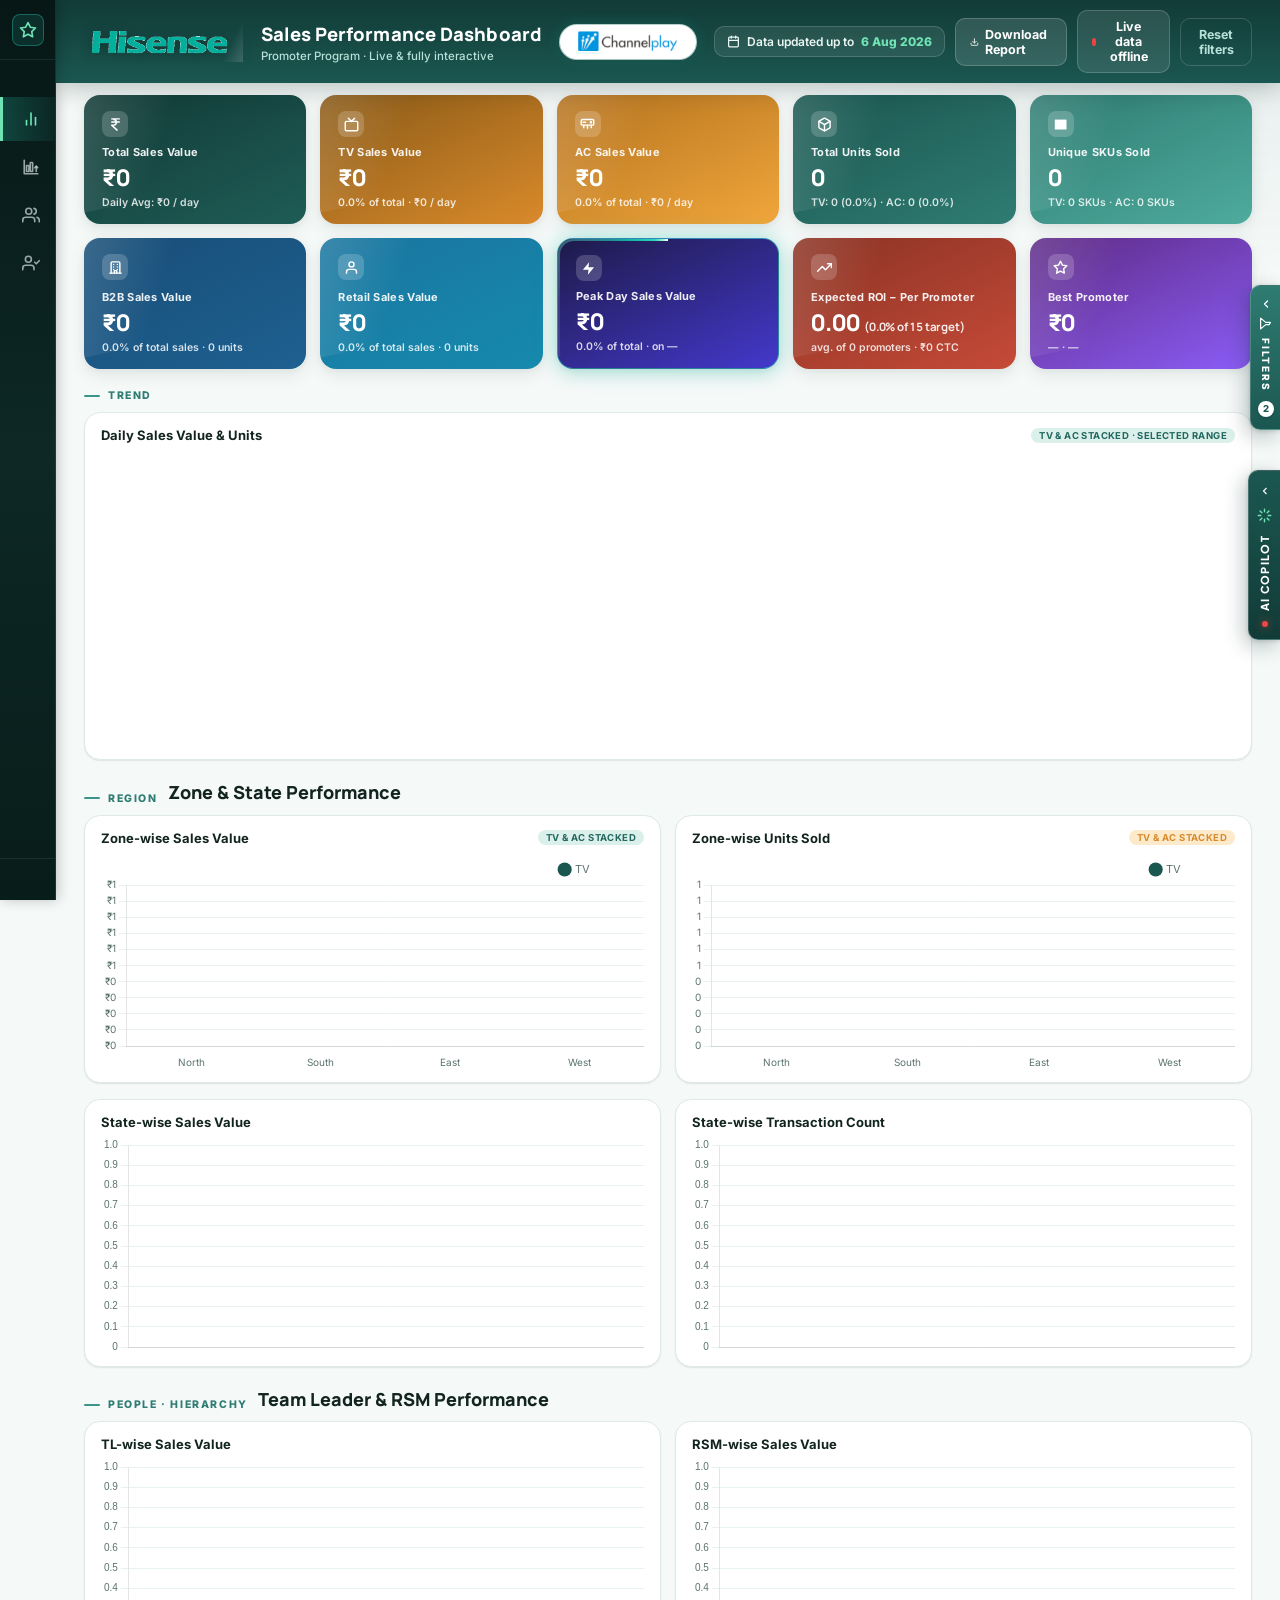
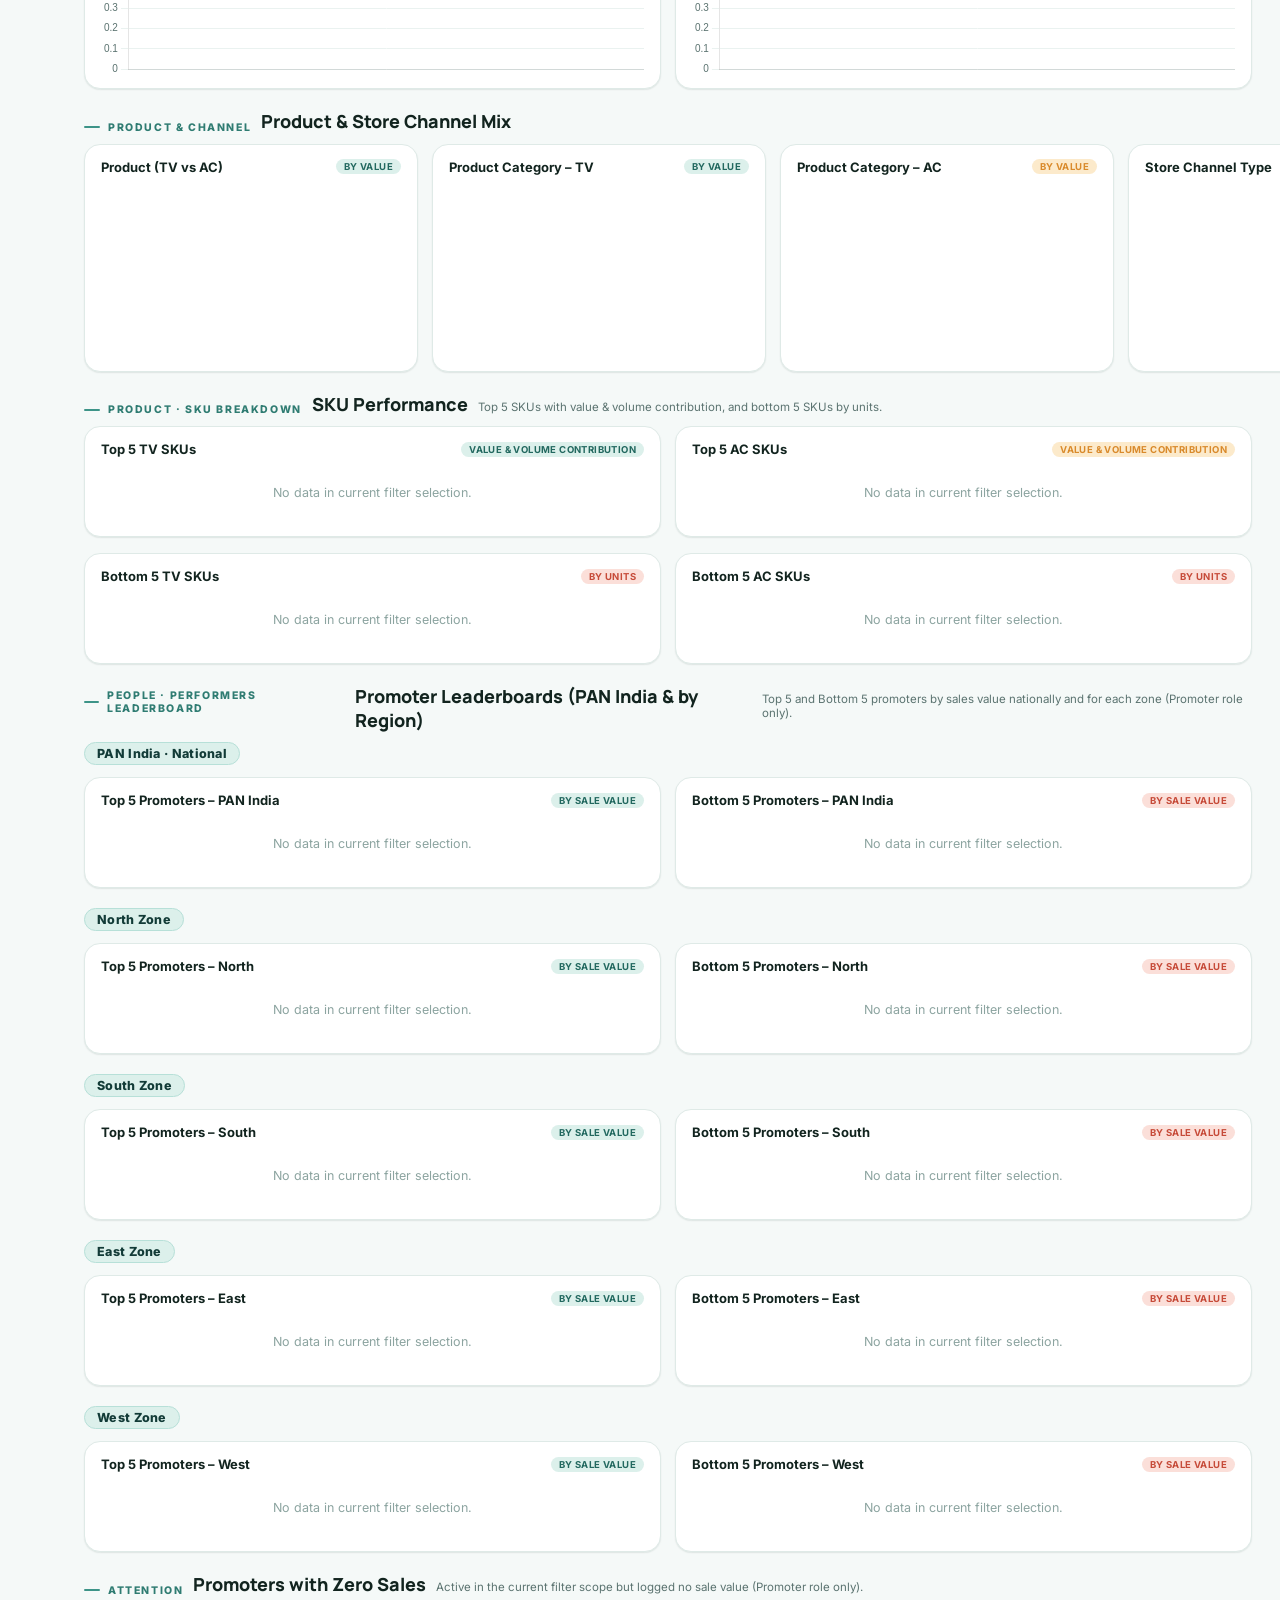
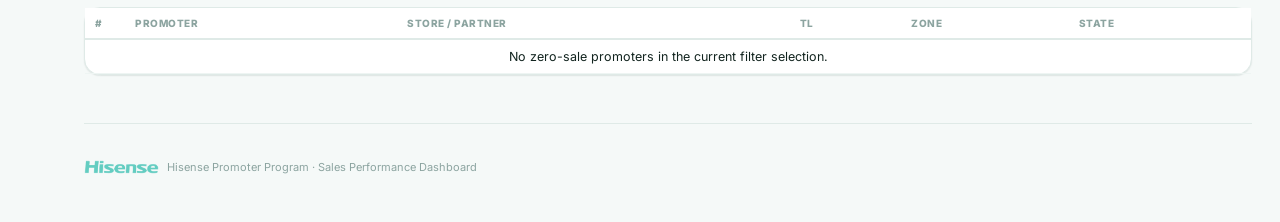
